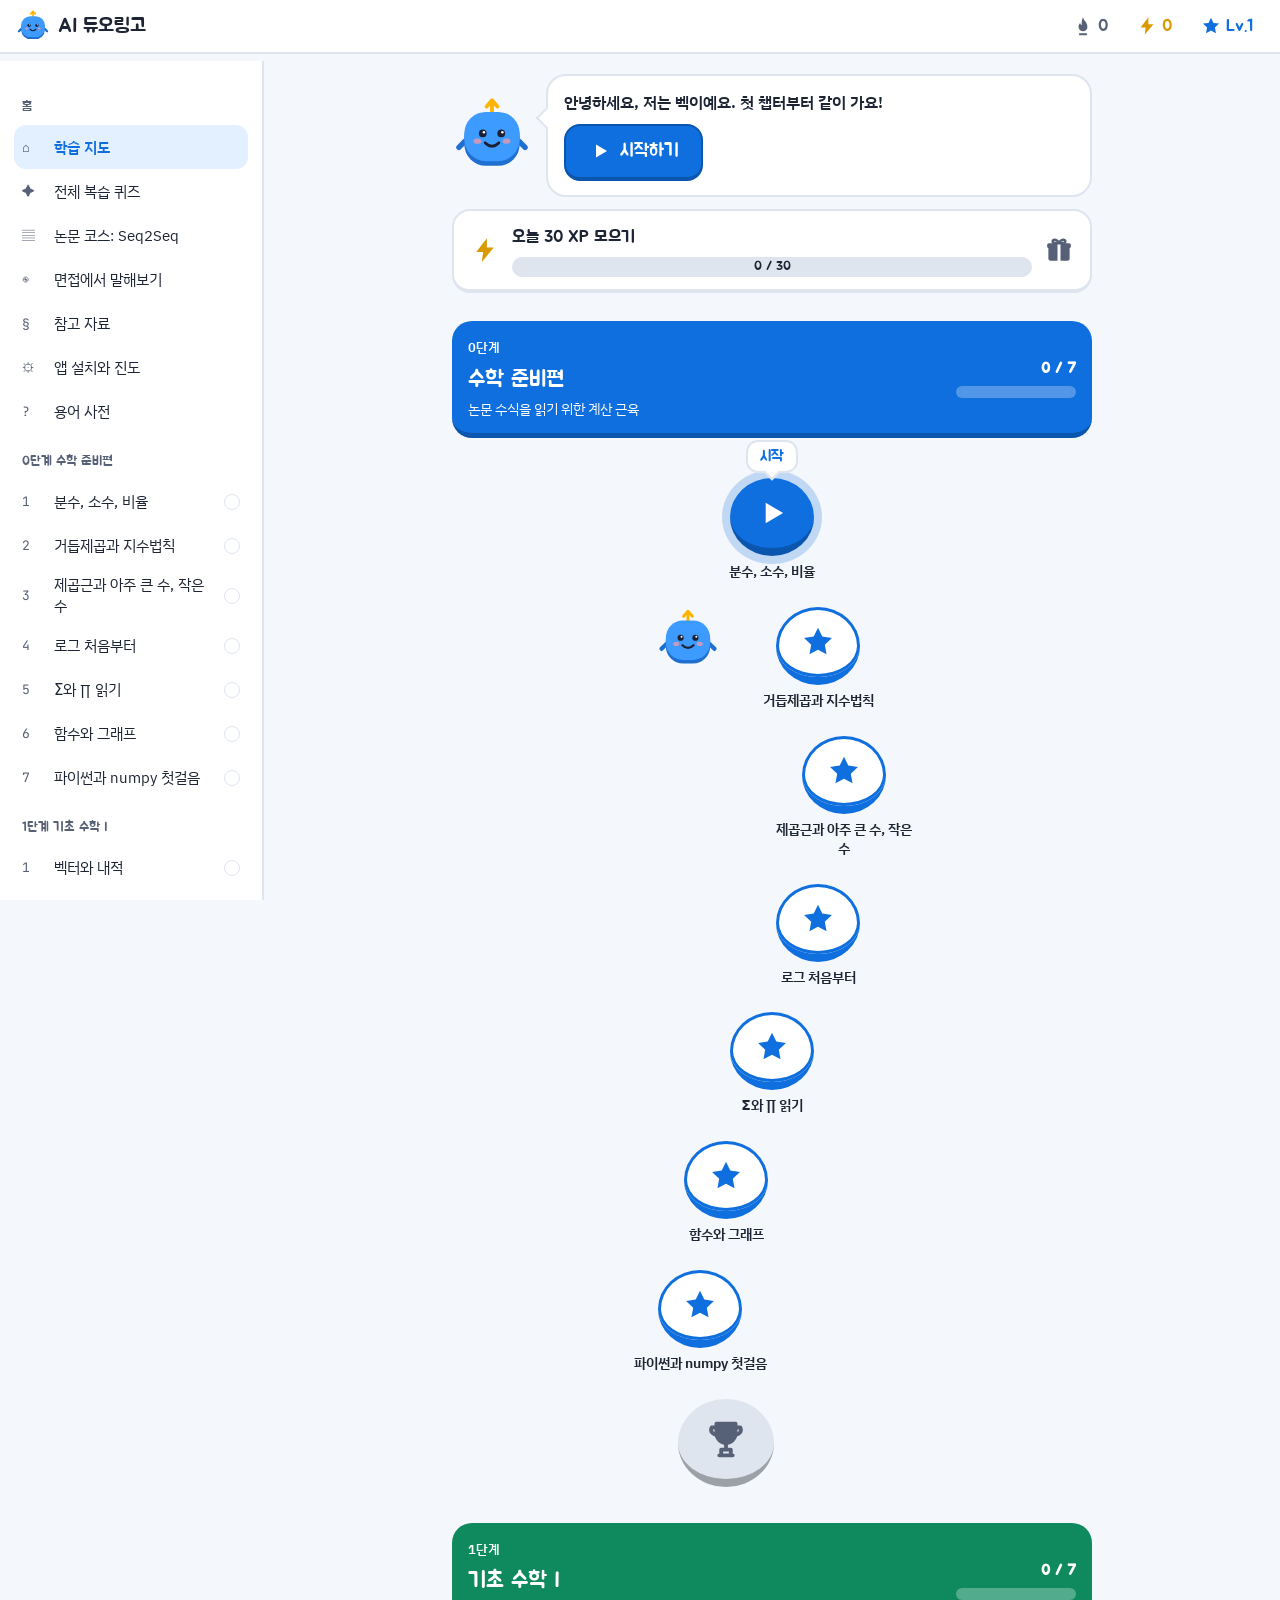
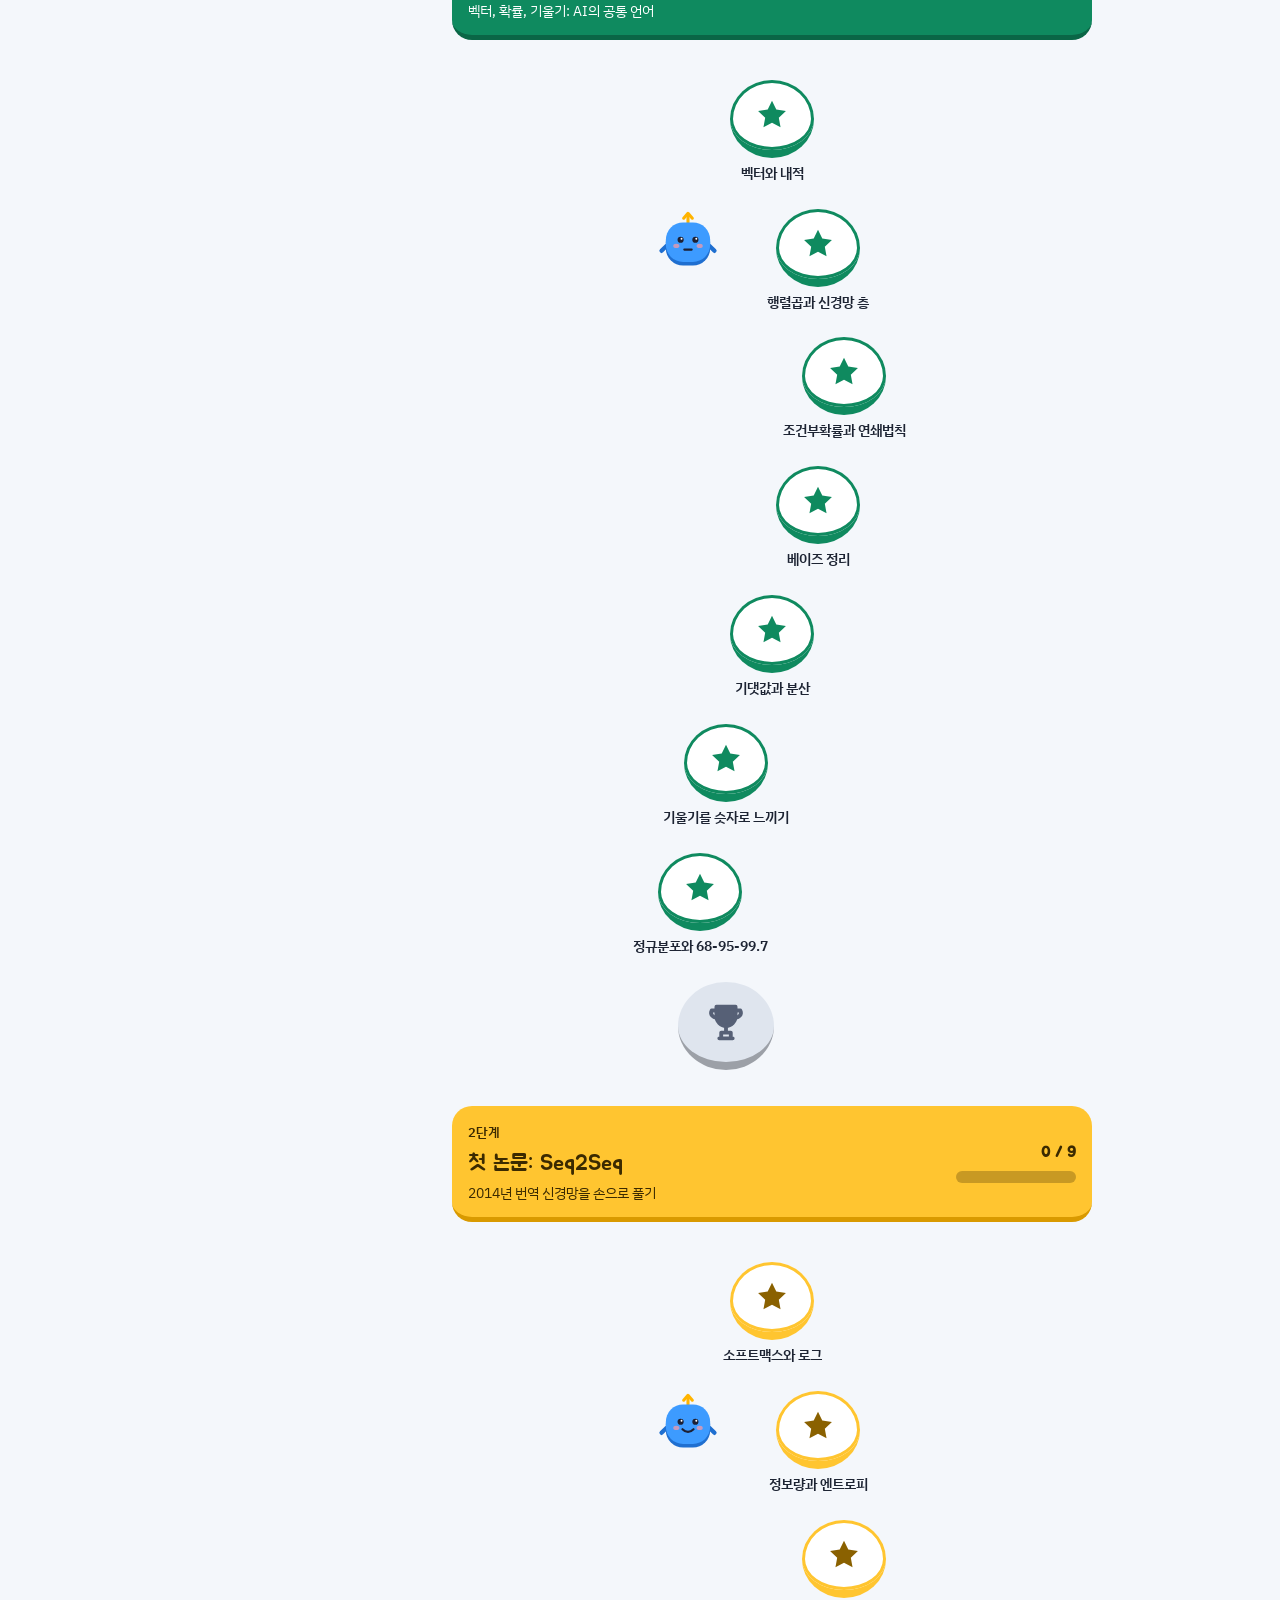
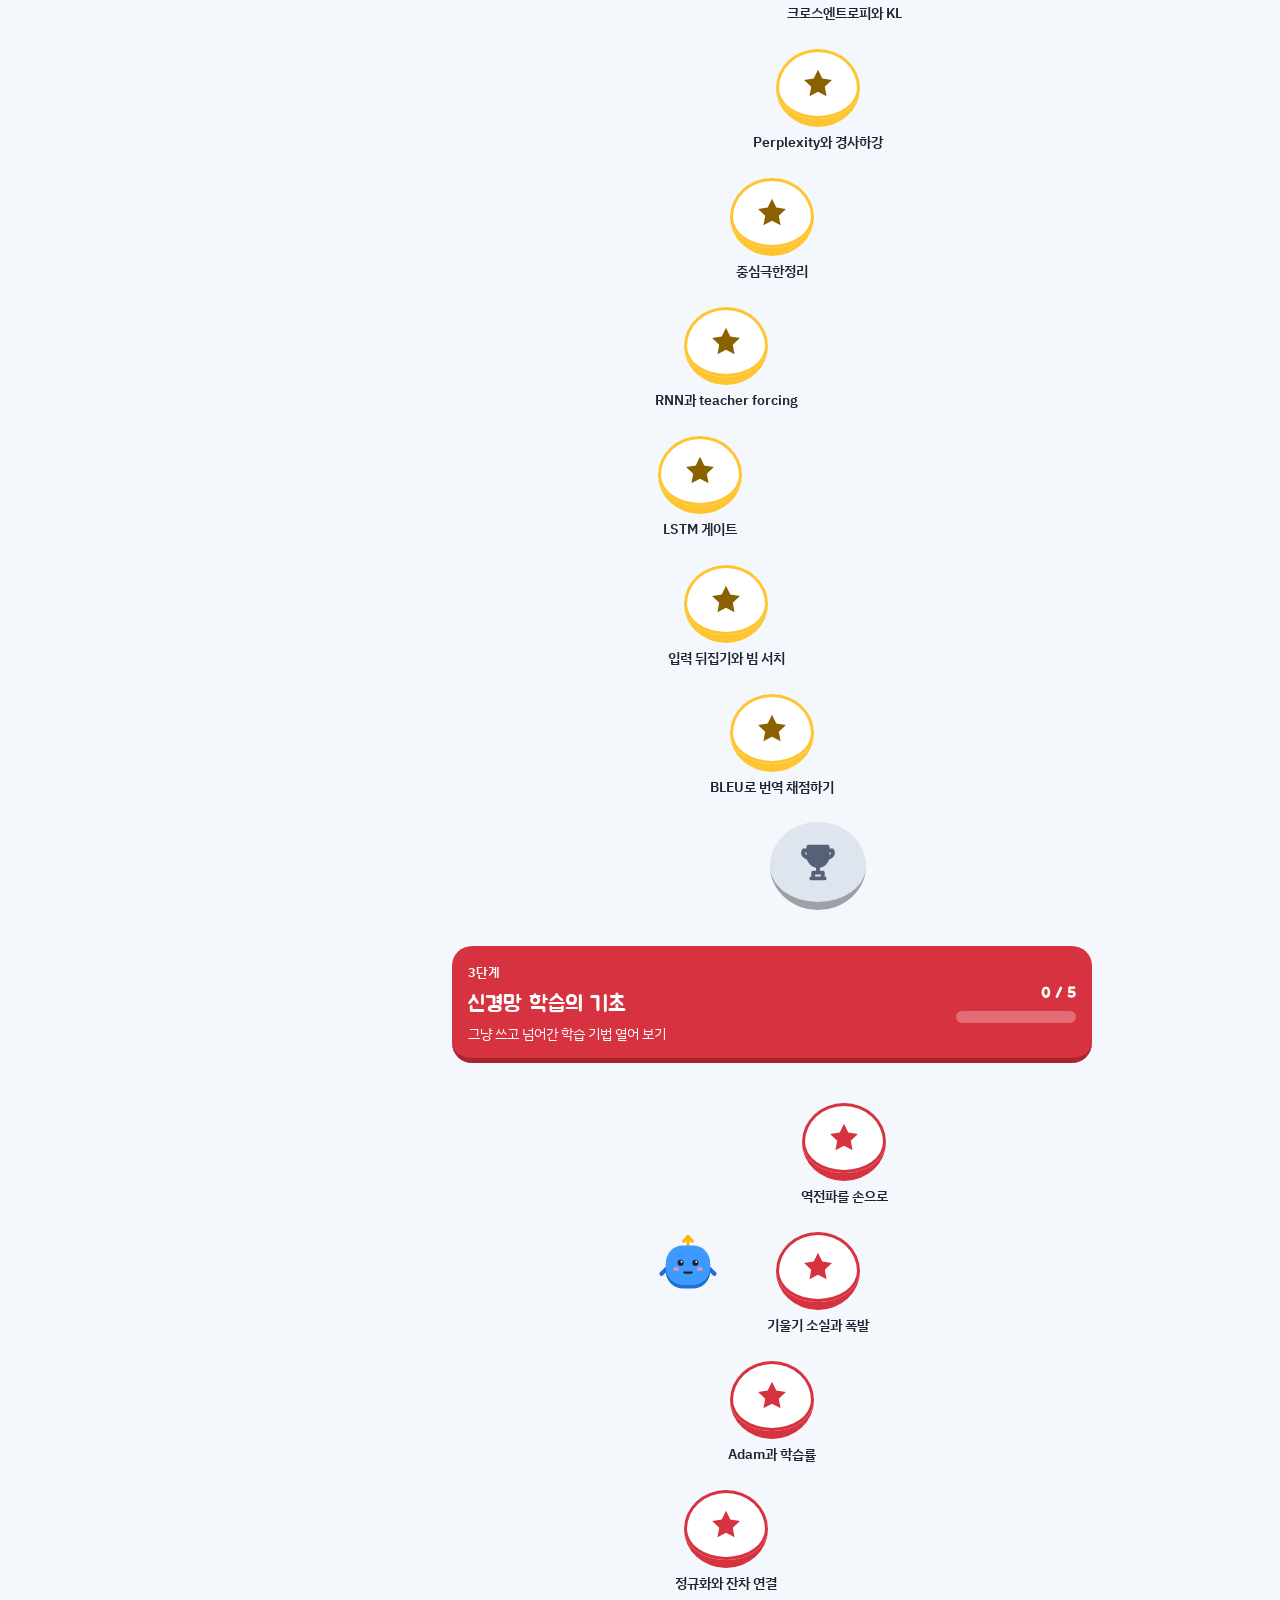
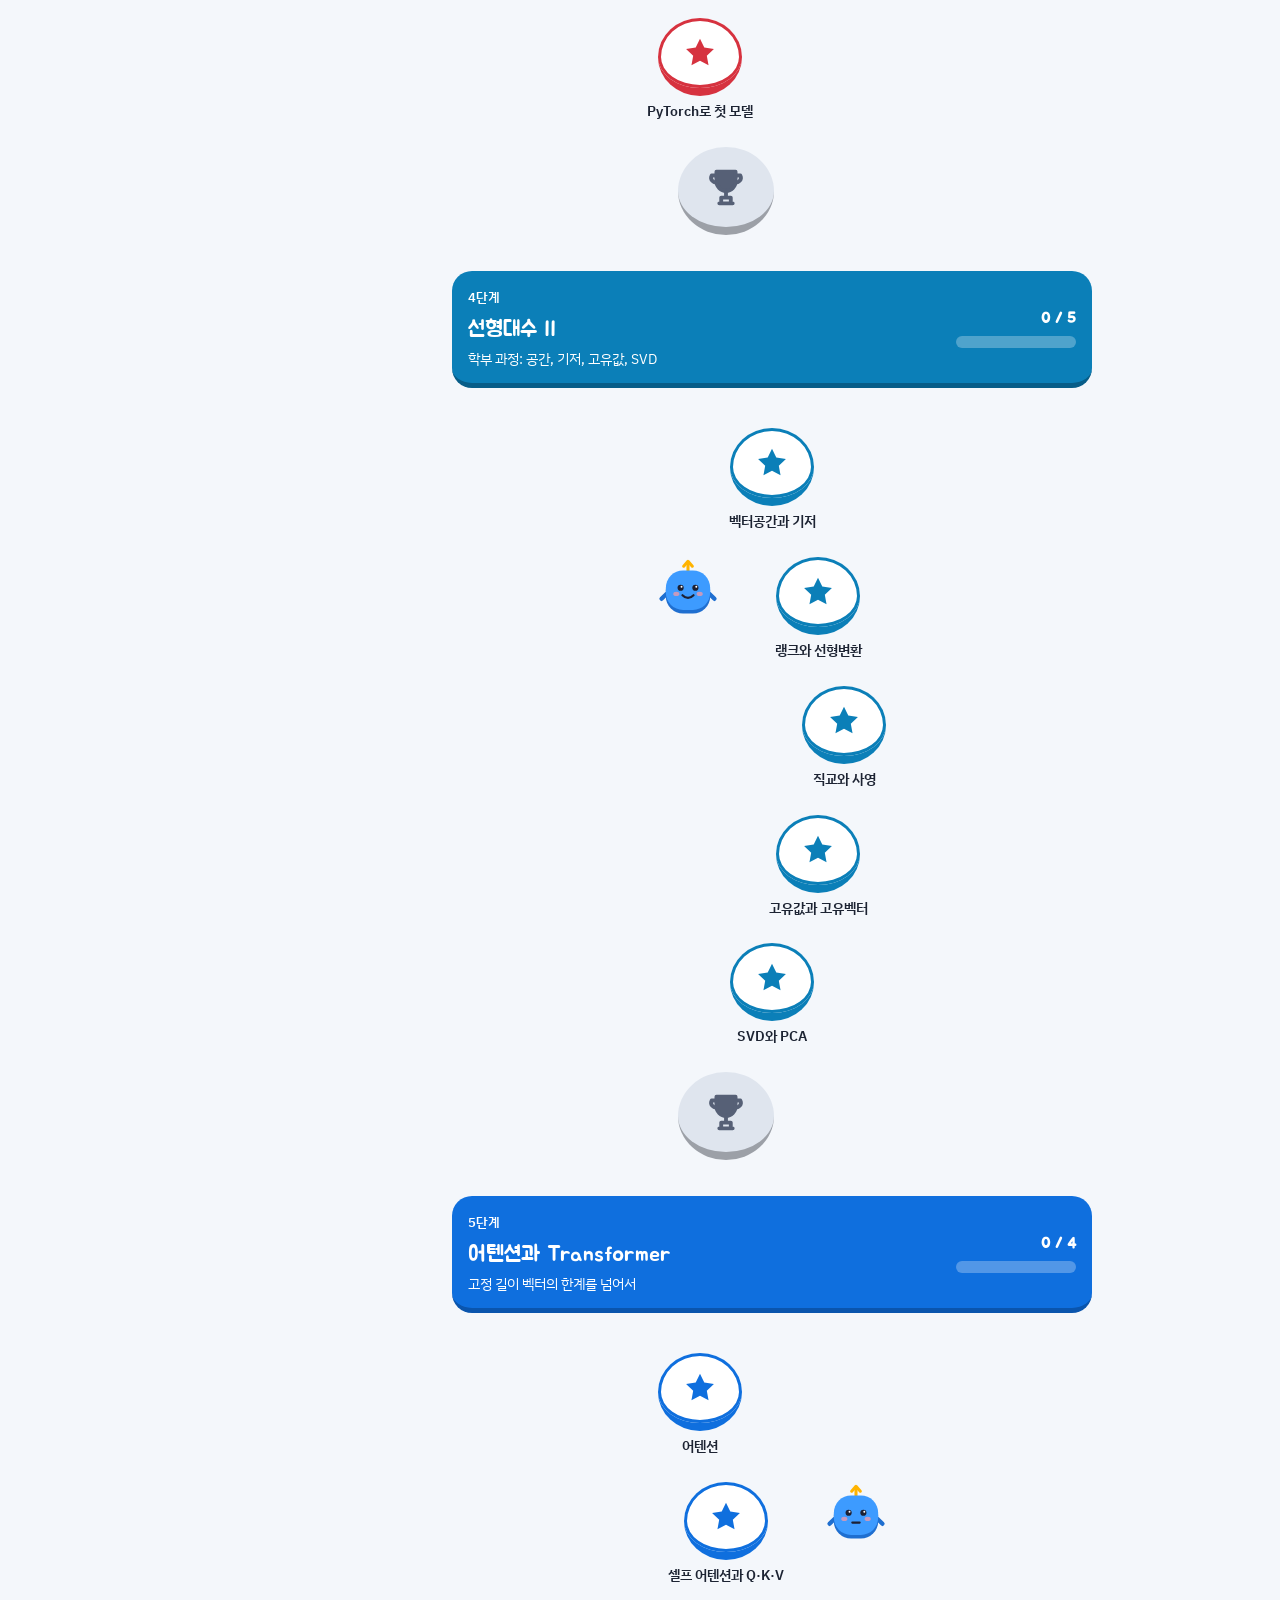
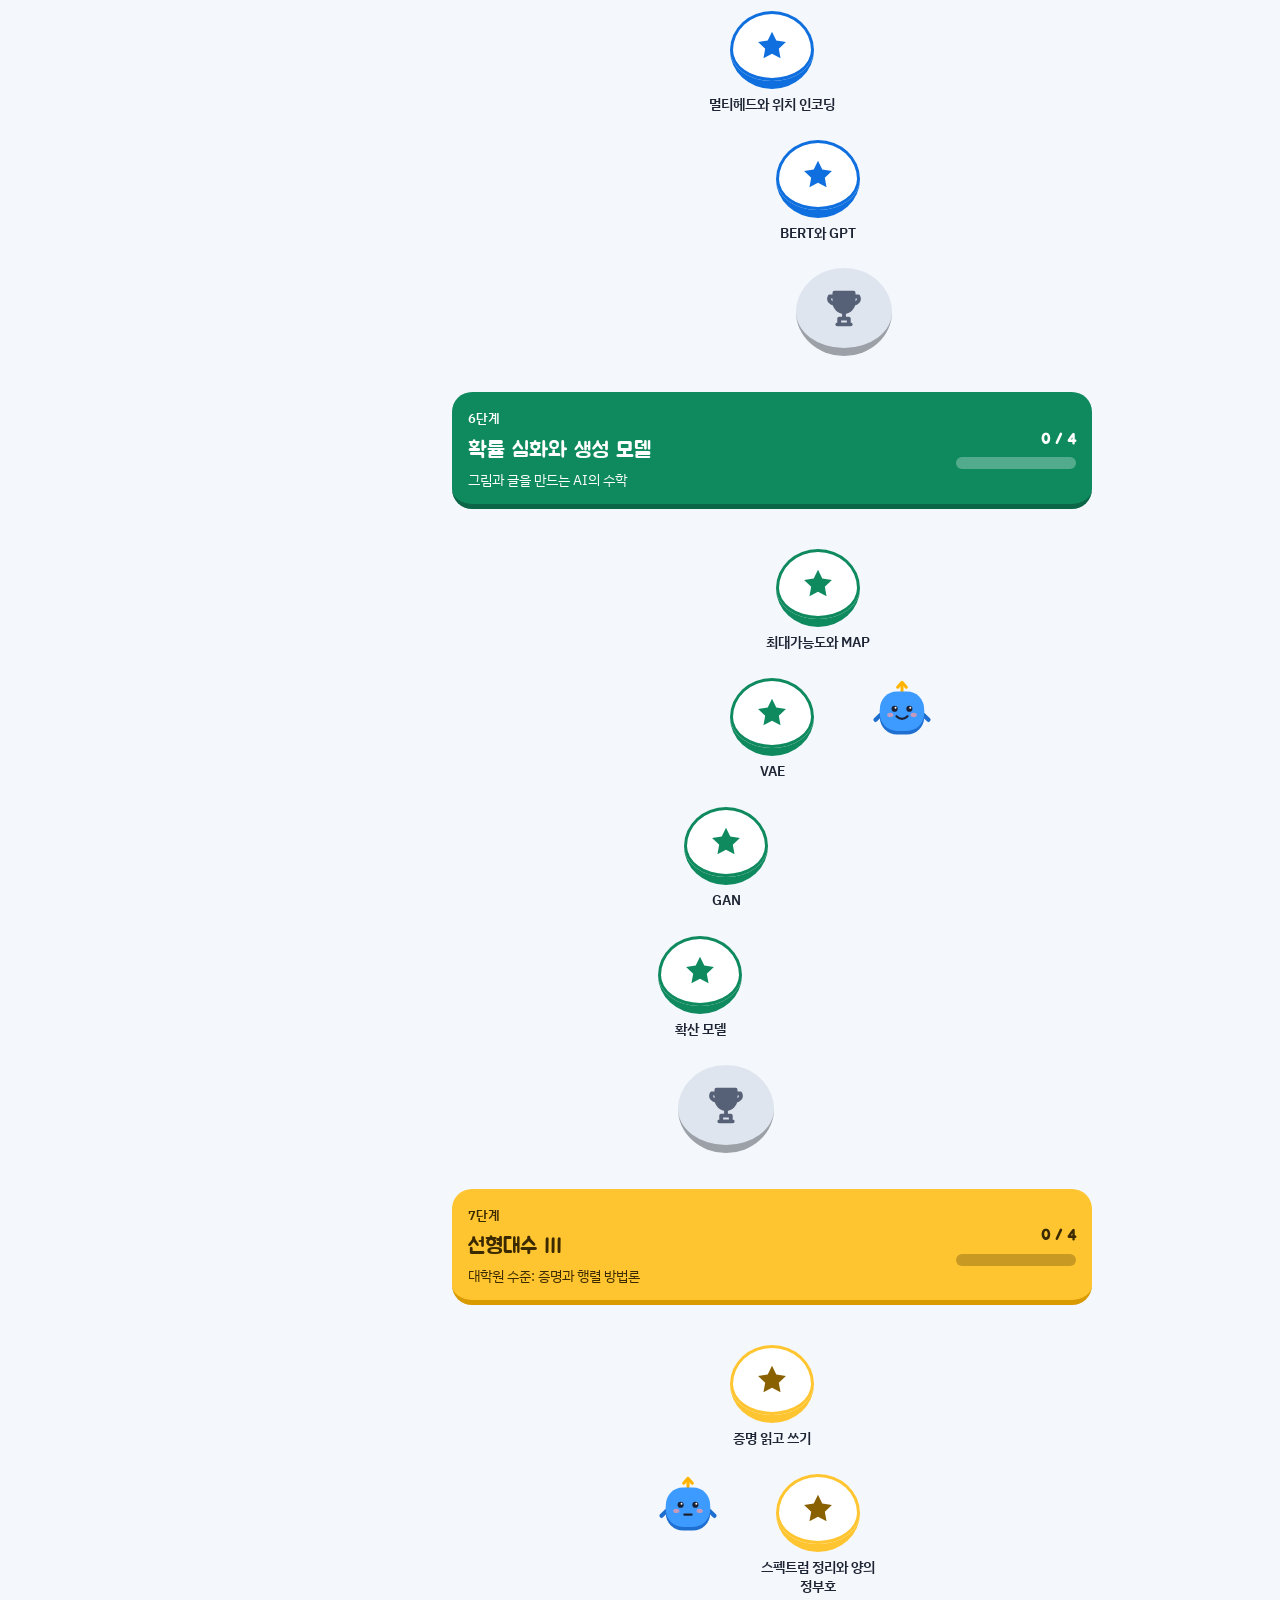
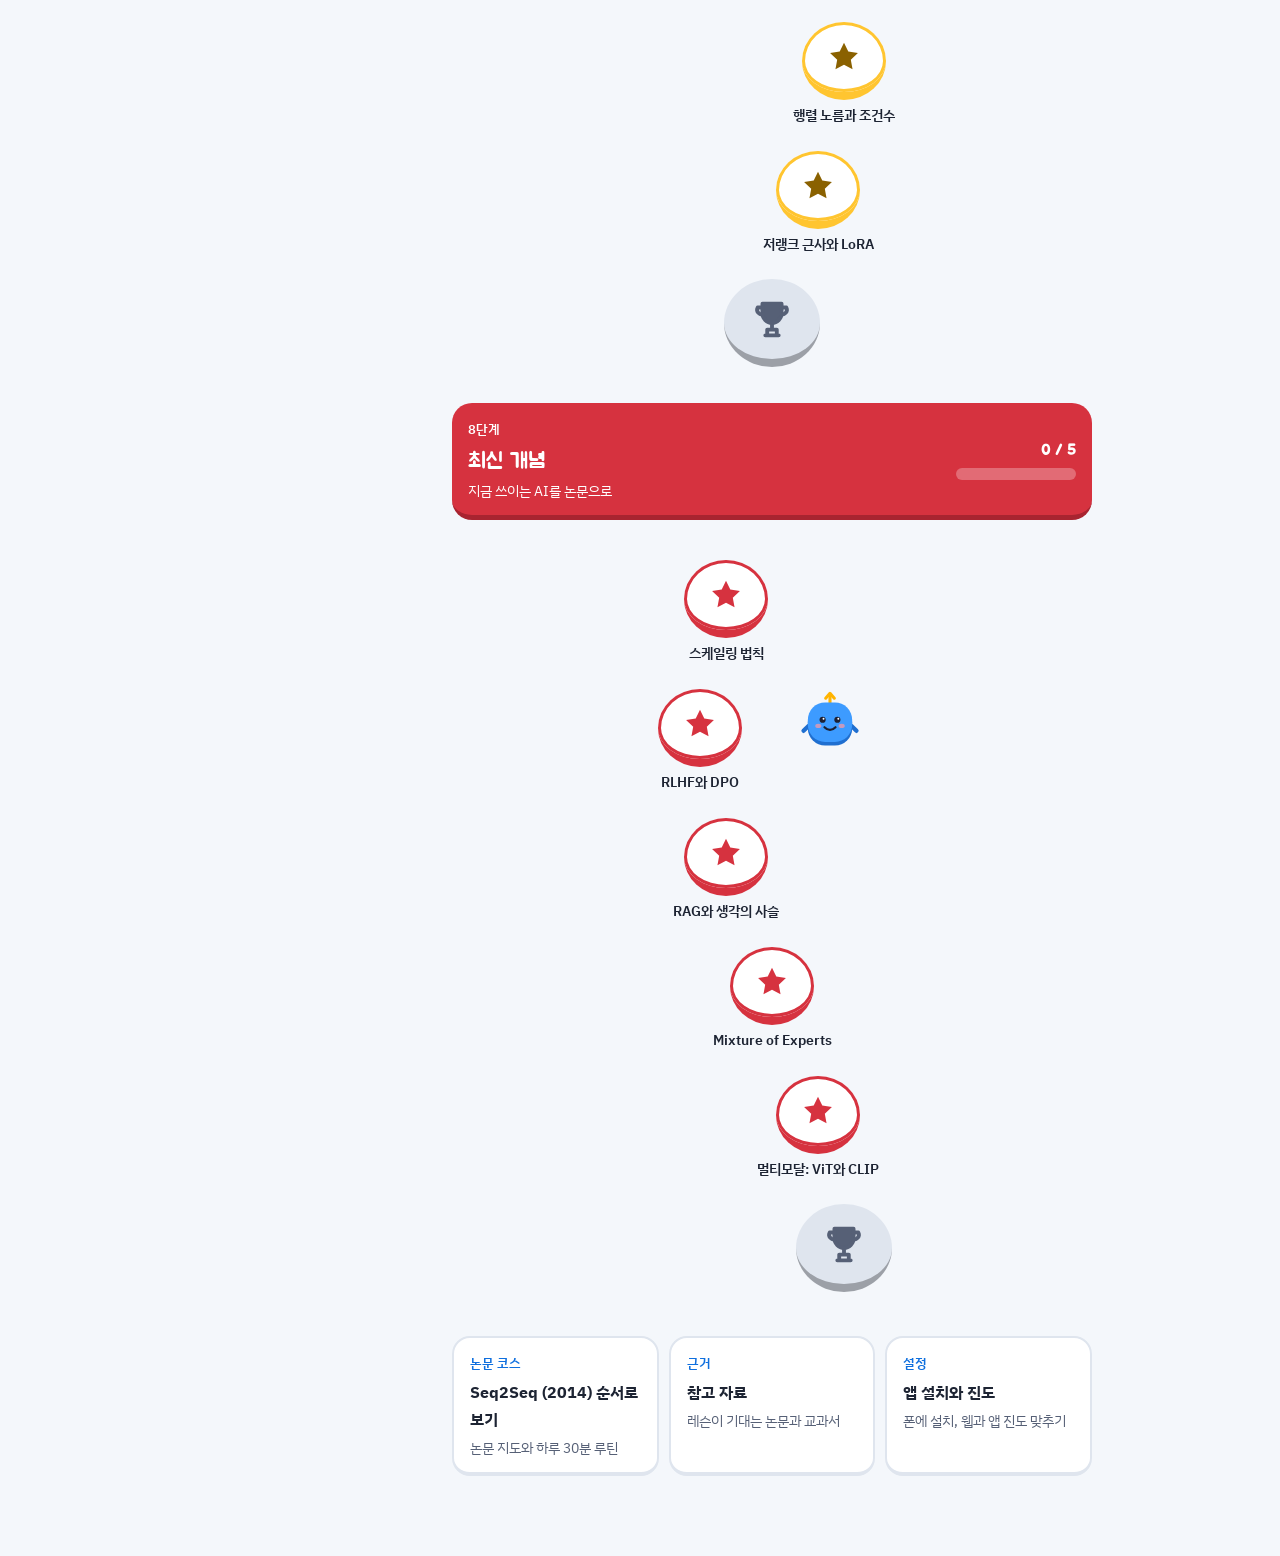
==== public/index.html @ 94bca4f5 "Fix the phone side menu so it scrolls The drawer grew to the full height of its content, so there wa" ====
<!doctype html>
<html lang="ko">
<head>
<meta charset="utf-8">
<meta name="viewport" content="width=device-width,initial-scale=1,viewport-fit=cover">
<meta name="description" content="Seq2Seq 논문(2014)으로 선형대수·베이즈·엔트로피·중심극한정리·teacher forcing을 하루 30분씩 배우는 인터랙티브 교재">
<title>AI 듀오링고</title>
<link rel="manifest" href="manifest.webmanifest">
<meta name="theme-color" content="#f5f7fb" media="(prefers-color-scheme: light)">
<meta name="theme-color" content="#0f131b" media="(prefers-color-scheme: dark)">
<link rel="icon" href="icons/icon-192.png">
<link rel="apple-touch-icon" href="icons/apple-touch-icon.png">
<meta name="mobile-web-app-capable" content="yes">
<meta name="apple-mobile-web-app-capable" content="yes">
<meta name="apple-mobile-web-app-title" content="AI 듀오링고">
<meta name="apple-mobile-web-app-status-bar-style" content="default">
<meta name="claude:viewport-fit-sides" content="cover">
<link rel="preconnect" href="https://fonts.googleapis.com">
<link rel="stylesheet" href="https://fonts.googleapis.com/css2?family=IBM+Plex+Sans+KR:wght@400;500;600;700&family=JetBrains+Mono:wght@400;600&family=Jua&display=swap">
<style>
body{margin:0}img{max-width:100%}[hidden]{display:none!important}
/* Layout: graph-paper lab notebook. Sticky top bar, left syllabus rail, centered reading column, right "이 문서에서" on wide screens. */
:root{
  --paper:#f5f7fb; --card:#ffffff; --ink:#18202e; --muted:#5a6578; --line:#d8dfea; --grid:rgba(35,70,200,.055);
  --accent:#2347d0; --accent-soft:#e6ecff; --mark:#ffe46b; --mark-ink:#18202e;
  --good:#16865a; --good-soft:#e3f5ec; --bad:#c23d27; --bad-soft:#fbe8e4; --warn:#a86a00;
  --code-bg:#0f1624; --code-fg:#dbe4f5; --code-kw:#8fb0ff; --code-str:#9fe0b0; --code-num:#ffc78a; --code-com:#7a879c;
  --f-body:"IBM Plex Sans KR","Apple SD Gothic Neo","Malgun Gothic",system-ui,sans-serif;
  --f-mono:"JetBrains Mono",ui-monospace,"SFMono-Regular",Menlo,Consolas,monospace;
  --rail:264px; --col:720px;
}
@media (prefers-color-scheme:dark){:root:not([data-theme="light"]){
  --paper:#0f131b; --card:#161c28; --ink:#e5eaf3; --muted:#9aa5b8; --line:#273145; --grid:rgba(130,160,255,.05);
  --accent:#86a0ff; --accent-soft:#1e2843; --mark:#e2c440; --mark-ink:#15130a;
  --good:#4cc38a; --good-soft:#15291f; --bad:#ff7d66; --bad-soft:#2f1915; --warn:#e5b04a;
  --code-bg:#0a0e16; color-scheme:dark}}
:root[data-theme="dark"]{
  --paper:#0f131b; --card:#161c28; --ink:#e5eaf3; --muted:#9aa5b8; --line:#273145; --grid:rgba(130,160,255,.05);
  --accent:#86a0ff; --accent-soft:#1e2843; --mark:#e2c440; --mark-ink:#15130a;
  --good:#4cc38a; --good-soft:#15291f; --bad:#ff7d66; --bad-soft:#2f1915; --warn:#e5b04a;
  --code-bg:#0a0e16; color-scheme:dark}

*{box-sizing:border-box}
html,body{background:var(--paper)}
body{color:var(--ink);font-family:var(--f-body);font-size:16px;line-height:1.75;
  background-image:linear-gradient(var(--grid) 1px,transparent 1px),linear-gradient(90deg,var(--grid) 1px,transparent 1px);
  background-size:24px 24px;}
body::before{content:"";position:fixed;inset:0 0 auto;height:env(safe-area-inset-top,0px);z-index:30;background:var(--card)}
a{color:var(--accent)}
:focus-visible{outline:2px solid var(--accent);outline-offset:2px;border-radius:4px}
.skip{position:absolute;left:-999px}.skip:focus{left:16px;top:8px;z-index:99;background:var(--card);padding:4px 8px}

/* top bar */
.top{position:sticky;top:env(safe-area-inset-top,0px);z-index:20;background:var(--card);border-bottom:1px solid var(--line);
  display:flex;align-items:center;gap:12px;padding-block:10px;
  padding-left:max(16px,env(safe-area-inset-left,0px));padding-right:max(16px,env(safe-area-inset-right,0px))}
.brand{display:flex;flex-direction:column;line-height:1.2;text-decoration:none;color:var(--ink);min-width:0}
.brand b{font-size:17px;letter-spacing:-.02em}
.brand span{font-family:var(--f-mono);font-size:11px;color:var(--muted);letter-spacing:.04em}
.top .grow{flex:1}
.prog{display:flex;align-items:center;gap:8px;font-family:var(--f-mono);font-size:12px;color:var(--muted)}
.prog .bar{width:120px;height:6px;border-radius:3px;background:var(--line);overflow:hidden}
.prog .bar i{display:block;height:100%;background:var(--accent);transition:width .4s}
.iconbtn{border:1px solid var(--line);background:var(--card);color:var(--ink);border-radius:8px;padding:6px 10px;font:inherit;font-size:13px;cursor:pointer}
.iconbtn:hover{border-color:var(--accent)}
.menu-btn{display:none}

/* shell */
.shell{display:grid;grid-template-columns:var(--rail) minmax(0,1fr);min-height:calc(100vh - 60px)}
.rail{position:sticky;top:calc(61px + env(safe-area-inset-top,0px));align-self:start;height:calc(100vh - 61px);overflow:auto;
  border-right:1px solid var(--line);background:color-mix(in srgb,var(--card) 82%,transparent);padding:18px 14px 40px}
.rail h4{font-size:11px;letter-spacing:.12em;color:var(--muted);margin:18px 8px 6px;font-weight:600}
.rail a{display:flex;gap:10px;align-items:flex-start;padding:7px 8px;border-radius:8px;color:var(--ink);text-decoration:none;font-size:14px;line-height:1.4}
.rail a:hover{background:var(--accent-soft)}
.rail a.on{background:var(--accent-soft);color:var(--accent);font-weight:600}
.rail .dn{font-family:var(--f-mono);font-size:11px;color:var(--muted);min-width:22px;padding-top:2px}
.rail .ck{margin-left:auto;width:16px;height:16px;border-radius:50%;border:1.5px solid var(--line);flex:none;margin-top:2px}
.rail .ck.done{background:var(--good);border-color:var(--good);box-shadow:inset 0 0 0 3px var(--card)}
.rail a.soon{color:var(--muted)}

main{min-width:0;padding-block:32px 80px;padding-left:max(16px,env(safe-area-inset-left,0px));padding-right:max(16px,env(safe-area-inset-right,0px))}
.page{display:grid;grid-template-columns:minmax(0,var(--col)) 200px;gap:48px;justify-content:center}
.toc{position:sticky;top:90px;align-self:start;font-size:13px;border-left:1px solid var(--line);padding-left:14px}
.toc b{display:block;font-size:11px;letter-spacing:.12em;color:var(--muted);margin-bottom:6px}
.toc a{display:block;color:var(--muted);text-decoration:none;padding:3px 0;line-height:1.4}
.toc a:hover{color:var(--accent)}

/* lesson typography */
.lesson{min-width:0}
.lesson h1{font-size:clamp(28px,4.4vw,40px);line-height:1.2;letter-spacing:-.03em;margin:4px 0 10px;text-wrap:balance}
.lesson h2{font-size:23px;letter-spacing:-.02em;margin:52px 0 12px;padding-top:14px;border-top:1px solid var(--line);text-wrap:balance}
.lesson h3{font-size:18px;margin:30px 0 8px}
.lesson p,.lesson li{max-width:68ch}
.lesson strong{font-weight:700}
.lesson hr{border:0;border-top:1px dashed var(--line);margin:36px 0}
.lesson blockquote{margin:18px 0;padding:12px 16px;border-radius:10px;background:var(--accent-soft);color:var(--ink);border:1px solid color-mix(in srgb,var(--accent) 25%,transparent)}
.lesson blockquote p{margin:4px 0}
.eyebrow{font-family:var(--f-mono);font-size:12px;letter-spacing:.08em;color:var(--accent);text-transform:uppercase}
.meta{font-size:14px;color:var(--muted);border:1px solid var(--line);background:var(--card);border-radius:10px;padding:8px 12px;display:inline-block}
.tablewrap{overflow-x:auto;margin:14px 0}
table{border-collapse:collapse;font-size:14.5px;min-width:100%}
th,td{border-bottom:1px solid var(--line);padding:8px 10px;text-align:left;vertical-align:top}
th{font-size:13px;color:var(--muted);font-weight:600;background:color-mix(in srgb,var(--card) 60%,transparent)}
td{font-variant-numeric:tabular-nums}
code{font-family:var(--f-mono);font-size:.88em;background:var(--accent-soft);padding:1px 5px;border-radius:5px}
pre{position:relative;background:var(--code-bg);color:var(--code-fg);border-radius:12px;padding:16px 16px 14px;overflow-x:auto;font-size:13.5px;line-height:1.6;margin:14px 0}
pre code{background:none;padding:0;font-size:inherit;color:inherit}
pre .kw{color:var(--code-kw)}pre .st{color:var(--code-str)}pre .nu{color:var(--code-num)}pre .co{color:var(--code-com);font-style:italic}
pre .copy{position:absolute;top:8px;right:8px;font:12px var(--f-mono);background:rgba(255,255,255,.08);color:var(--code-fg);border:1px solid rgba(255,255,255,.15);border-radius:6px;padding:3px 8px;cursor:pointer}
pre .lang{position:absolute;top:10px;right:72px;font:11px var(--f-mono);color:var(--code-com)}
math{font-size:1.06em}
math[display="block"]{display:block;overflow-x:auto;padding:10px 0;margin:6px 0}

details{border:1px solid var(--line);background:var(--card);border-radius:12px;padding:4px 16px;margin:20px 0}
details summary{cursor:pointer;font-weight:600;padding:10px 0;color:var(--accent)}
details[open]{padding-bottom:12px}

/* hook + quick quiz + done */
.hook{display:grid;grid-template-columns:auto 1fr;gap:14px;margin:22px 0 6px;padding:16px 18px;border-radius:14px;background:var(--card);border:1px solid var(--line)}
.hook .tag{font-family:var(--f-mono);font-size:11px;letter-spacing:.1em;color:var(--card);background:var(--ink);border-radius:6px;padding:3px 8px;height:fit-content}
.hook p{margin:0}
.quick{margin:28px 0;padding:18px;border-radius:14px;border:1px solid var(--line);background:var(--card)}
.quick h3{margin:0 0 4px;font-size:17px}
.quick .sub{font-size:13px;color:var(--muted);margin:0 0 12px}
.q{padding:12px 0;border-top:1px dashed var(--line)}
.q p{margin:0 0 8px;font-weight:600}
.opts{display:flex;flex-wrap:wrap;gap:8px}
.opt{font:inherit;font-size:14px;border:1px solid var(--line);background:var(--paper);color:var(--ink);padding:6px 12px;border-radius:999px;cursor:pointer;text-align:left}
.opt:hover{border-color:var(--accent)}
.opt.right{background:var(--good-soft);border-color:var(--good);color:var(--good);font-weight:600}
.opt.wrong{background:var(--bad-soft);border-color:var(--bad);color:var(--bad)}
.why{font-size:14px;color:var(--muted);margin-top:8px}
.score{font-family:var(--f-mono);font-size:13px;margin-top:10px;color:var(--accent)}
.finish{margin:48px 0 0;display:flex;flex-direction:column;gap:16px}
.donebtn{font:inherit;font-weight:700;font-size:16px;padding:14px 18px;border-radius:12px;border:2px solid var(--accent);background:var(--accent);color:var(--card);cursor:pointer}
.donebtn.is-done{background:var(--good-soft);color:var(--good);border-color:var(--good)}
.pn{display:grid;grid-template-columns:1fr 1fr;gap:12px}
.pn a{display:block;border:1px solid var(--line);background:var(--card);border-radius:12px;padding:12px 14px;text-decoration:none;color:var(--ink);min-width:0}
.pn a small{display:block;font-size:12px;color:var(--muted)}
.pn a.next{text-align:right}
.pn a:hover{border-color:var(--accent)}

/* glossary terms */
.term{font:inherit;color:inherit;background:none;border:0;padding:0;border-bottom:1.5px dashed var(--accent);cursor:help}
.pop{position:absolute;z-index:40;max-width:300px;background:var(--ink);color:var(--paper);font-size:13.5px;line-height:1.55;padding:10px 12px;border-radius:10px;box-shadow:0 8px 24px rgba(0,0,0,.2)}
.pop b{display:block;margin-bottom:2px}
.fab{position:fixed;right:calc(18px + env(safe-area-inset-right,0px));bottom:calc(18px + env(safe-area-inset-bottom,0px));z-index:25;
  font:600 14px var(--f-body);background:var(--ink);color:var(--paper);border:0;border-radius:999px;padding:10px 16px;cursor:pointer;box-shadow:0 6px 18px rgba(0,0,0,.18)}
.fab kbd{font-family:var(--f-mono);font-size:11px;opacity:.7;margin-left:6px}
.modal{position:fixed;inset:0;z-index:50;background:rgba(10,14,22,.45);display:flex;align-items:flex-start;justify-content:center;padding:max(60px,env(safe-area-inset-top,0px)) 16px 16px}
.sheet{background:var(--card);color:var(--ink);width:min(640px,100%);max-height:80vh;overflow:auto;border-radius:16px;padding:18px 20px;border:1px solid var(--line)}
.sheet input{width:100%;font:inherit;padding:10px 12px;border-radius:10px;border:1px solid var(--line);background:var(--paper);color:var(--ink)}
.gl{display:grid;gap:2px;margin-top:12px}
.gl div{padding:10px 0;border-bottom:1px solid var(--line)}
.gl b{display:block}.gl span{font-size:14px;color:var(--muted)}
.gl a{font-size:12px;font-family:var(--f-mono)}

/* widgets */
.widget{margin:30px 0;border:1px solid var(--line);background:var(--card);border-radius:16px;overflow:hidden}
.w-head{display:flex;align-items:center;gap:10px;padding:10px 16px;border-bottom:1px solid var(--line);background:color-mix(in srgb,var(--accent-soft) 55%,var(--card))}
.w-head .lab{font-family:var(--f-mono);font-size:11px;letter-spacing:.1em;color:var(--accent);font-weight:600}
.w-head b{font-size:15px}
.w-body{padding:16px;display:grid;gap:14px}
.w-body p{margin:0}
.w-hint{font-size:13.5px;color:var(--muted)}
.svgwrap{overflow-x:auto}
.svgwrap svg{display:block;max-width:none}
.ctrls{display:grid;grid-template-columns:repeat(auto-fit,minmax(200px,1fr));gap:10px 18px}
.sl{display:grid;gap:2px;font-size:13.5px}
.sl .row{display:flex;justify-content:space-between;gap:8px}
.sl output{font-family:var(--f-mono);color:var(--accent);font-variant-numeric:tabular-nums}
input[type=range]{width:100%;accent-color:var(--accent)}
.btns{display:flex;flex-wrap:wrap;gap:8px}
.btn{font:inherit;font-size:13.5px;border:1px solid var(--line);background:var(--paper);color:var(--ink);padding:6px 12px;border-radius:8px;cursor:pointer}
.btn:hover{border-color:var(--accent)}
.btn.pri{background:var(--accent);color:var(--card);border-color:var(--accent)}
.btn.on{background:var(--ink);color:var(--paper);border-color:var(--ink)}
.readout{display:grid;grid-template-columns:repeat(auto-fit,minmax(120px,1fr));gap:8px}
.ro{border:1px solid var(--line);border-radius:10px;padding:8px 10px;background:var(--paper)}
.ro small{display:block;font-size:11.5px;color:var(--muted)}
.ro b{font-family:var(--f-mono);font-size:18px;font-variant-numeric:tabular-nums}
.ro.big b{font-size:26px;color:var(--accent)}
.calc{font-family:var(--f-mono);font-size:13px;background:var(--paper);border:1px dashed var(--line);border-radius:10px;padding:10px 12px;overflow-x:auto;white-space:pre;line-height:1.7}
.badge{display:inline-block;font-size:12px;font-weight:600;border-radius:999px;padding:2px 10px}
.badge.good{background:var(--good-soft);color:var(--good)}.badge.bad{background:var(--bad-soft);color:var(--bad)}
.numin{width:58px;font:13px var(--f-mono);padding:4px 6px;border:1px solid var(--line);border-radius:6px;background:var(--paper);color:var(--ink);text-align:right}
.mat{display:inline-grid;gap:4px;padding:6px 8px;border-left:2px solid var(--ink);border-right:2px solid var(--ink);border-radius:6px;vertical-align:middle}
.matrow{display:flex;flex-wrap:wrap;align-items:center;gap:10px}
.hl{background:var(--mark)!important;color:var(--mark-ink)!important}
canvas{display:block;max-width:100%}
svg text{font-family:var(--f-body)}
.s-ink{fill:var(--ink)}.s-muted{fill:var(--muted)}.s-acc{fill:var(--accent)}.s-card{fill:var(--card)}.s-paper{fill:var(--paper)}.s-good{fill:var(--good)}.s-bad{fill:var(--bad)}.s-mark{fill:var(--mark)}
.k-line{stroke:var(--line)}.k-ink{stroke:var(--ink)}.k-acc{stroke:var(--accent)}.k-muted{stroke:var(--muted)}.k-bad{stroke:var(--bad)}.k-good{stroke:var(--good)}

/* home */
.hero{display:grid;gap:14px;margin-bottom:26px}
.hero h1{margin:0;font-size:clamp(32px,5.6vw,52px);line-height:1.1;letter-spacing:-.04em}
.hero h1 em{font-style:normal;background:linear-gradient(transparent 62%,var(--mark) 62%);color:inherit}
.hero p{font-size:17px;color:var(--muted);max-width:60ch;margin:0}
.routine{display:flex;border-radius:10px;overflow:hidden;border:1px solid var(--line);font-size:12.5px;min-width:560px}
.routine div{padding:8px 8px;border-right:1px solid var(--line);background:var(--card);line-height:1.3}
.routine div:last-child{border-right:0}
.routine b{display:block;font-family:var(--f-mono);font-size:11px;color:var(--accent)}
.cards{display:grid;grid-template-columns:repeat(auto-fit,minmax(200px,1fr));gap:12px;margin:16px 0}
.card{border:1px solid var(--line);background:var(--card);border-radius:14px;padding:14px;text-decoration:none;color:var(--ink);display:flex;flex-direction:column;gap:4px}
.card:hover{border-color:var(--accent)}
.card small{font-family:var(--f-mono);font-size:11px;color:var(--muted)}
.card b{font-size:15px}
.card span{font-size:13.5px;color:var(--muted);line-height:1.5}

@media (max-width:1180px){.page{grid-template-columns:minmax(0,var(--col))}.toc{display:none}}
@media (max-width:860px){
  .shell{grid-template-columns:minmax(0,1fr)}
  .rail{position:fixed;top:0;left:0;bottom:0;height:auto;width:min(300px,86vw);z-index:45;transform:translateX(-102%);transition:transform .25s;background:var(--card);padding-top:calc(18px + env(safe-area-inset-top,0px))}
  .rail.open{transform:none;box-shadow:0 0 40px rgba(0,0,0,.3)}
  .menu-btn{display:inline-block}
  .prog .bar{width:60px}
  .pn{grid-template-columns:1fr}
}
@media (max-width:480px){.prog span{display:none}.brand span{display:none}}
@media (prefers-reduced-motion:reduce){*{transition:none!important;animation:none!important}}

/* chips + stats */
.chip{font-family:var(--f-mono);font-size:12px;border:1px solid var(--line);border-radius:999px;padding:3px 10px;background:var(--paper);white-space:nowrap}
#streak{color:var(--warn);border-color:color-mix(in srgb,var(--warn) 40%,var(--line))}
.stats{display:flex;flex-wrap:wrap;gap:10px}
.stats div{border:1px solid var(--line);background:var(--card);border-radius:12px;padding:8px 14px;min-width:110px}
.stats small{display:block;font-size:12px;color:var(--muted)}
.stats b{font-family:var(--f-mono);font-size:20px}
.prcard{display:flex;flex-wrap:wrap;gap:12px;align-items:center;justify-content:space-between;margin:14px 0;padding:14px 16px;border-radius:14px;border:2px solid var(--accent);background:var(--accent-soft)}
.prcard div{display:grid;gap:2px;min-width:0;flex:1 1 260px}
.prcard b{font-size:16px}.prcard span{font-size:13px;color:var(--muted)}

/* practice */
.practice{max-width:680px;margin:0 auto;display:grid;gap:18px}
.pr-head{display:flex;align-items:center;gap:14px}
.pr-x{font-size:20px;color:var(--muted);text-decoration:none;padding:4px 8px;border-radius:8px}
.pr-x:hover{background:var(--accent-soft)}
.pr-bar{flex:1;height:16px;border-radius:8px;background:var(--line);overflow:hidden}
.pr-bar i{display:block;height:100%;width:0;background:var(--good);border-radius:8px;transition:width .45s cubic-bezier(.2,.9,.3,1.3)}
.hearts{font-size:20px;letter-spacing:2px;white-space:nowrap}
.hearts .hf{color:var(--bad)}.hearts .he{color:var(--line)}
.pr-card{background:var(--card);border:1px solid var(--line);border-radius:18px;padding:22px 20px;display:grid;gap:16px;min-height:300px;align-content:start}
.pr-card.pop-in{animation:popin .28s ease-out}
@keyframes popin{from{transform:translateY(8px);opacity:.4}to{transform:none;opacity:1}}
.pr-type{font-family:var(--f-mono);font-size:12px;letter-spacing:.06em;color:var(--accent)}
.pr-q{font-size:21px;font-weight:700;line-height:1.5;margin:0;letter-spacing:-.01em}
.pr-opts{display:grid;gap:10px}
.pr-opt{display:flex;gap:12px;align-items:center;text-align:left;font:inherit;font-size:16px;padding:14px 16px;border-radius:14px;border:2px solid var(--line);border-bottom-width:4px;background:var(--card);color:var(--ink);cursor:pointer}
.pr-opt kbd{font-family:var(--f-mono);font-size:12px;border:1px solid var(--line);border-radius:6px;padding:1px 7px;color:var(--muted)}
.pr-opt:hover,.pr-oxb:hover,.pr-tok:hover{border-color:var(--accent)}
.pr-opt.sel,.pr-oxb.sel{border-color:var(--accent);background:var(--accent-soft)}
.pr-opt.right,.pr-oxb.right{border-color:var(--good);background:var(--good-soft);color:var(--good)}
.pr-opt.wrong,.pr-oxb.wrong{border-color:var(--bad);background:var(--bad-soft);color:var(--bad)}
.pr-ox{display:grid;grid-template-columns:1fr 1fr;gap:12px}
.pr-oxb{font:700 40px var(--f-body);padding:22px 0;border-radius:16px;border:2px solid var(--line);border-bottom-width:5px;background:var(--card);color:var(--ink);cursor:pointer}
.pr-num{font:600 22px var(--f-mono);padding:14px 16px;border-radius:14px;border:2px solid var(--line);background:var(--paper);color:var(--ink);width:100%}
.pr-num:focus{border-color:var(--accent);outline:none}
.pr-num.right{border-color:var(--good);background:var(--good-soft)}.pr-num.wrong{border-color:var(--bad);background:var(--bad-soft)}
.pr-ans{min-height:64px;display:flex;flex-wrap:wrap;gap:8px;align-items:center;padding:10px 0;border-bottom:2px solid var(--line)}
.pr-ans.right{border-color:var(--good)}.pr-ans.wrong{border-color:var(--bad)}
.pr-bank{display:flex;flex-wrap:wrap;gap:8px}
.pr-tok{font:inherit;font-size:15px;padding:9px 14px;border-radius:12px;border:2px solid var(--line);border-bottom-width:4px;background:var(--card);color:var(--ink);cursor:pointer}
.pr-tok.used{opacity:.25;cursor:default}
.pr-foot{display:flex;flex-wrap:wrap;gap:12px;align-items:center;justify-content:space-between;padding:16px 18px;border-radius:16px;border:1px solid var(--line);background:var(--card)}
.pr-foot.good{background:var(--good-soft);border-color:var(--good)}
.pr-foot.bad{background:var(--bad-soft);border-color:var(--bad)}
.pr-msg{display:grid;gap:2px;flex:1 1 260px;min-width:0}
.pr-foot.good .pr-msg b{color:var(--good);font-size:18px}.pr-foot.bad .pr-msg b{color:var(--bad);font-size:17px}
.pr-msg span{font-size:14px;color:var(--ink)}
.pr-go{font:700 16px var(--f-body);padding:12px 26px;border-radius:14px;border:0;border-bottom:4px solid color-mix(in srgb,var(--accent) 60%,#000);background:var(--accent);color:var(--card);cursor:pointer}
.pr-foot.good .pr-go{background:var(--good);border-bottom-color:color-mix(in srgb,var(--good) 60%,#000)}
.pr-foot.bad .pr-go{background:var(--bad);border-bottom-color:color-mix(in srgb,var(--bad) 60%,#000)}
.pr-go:disabled{background:var(--line);color:var(--muted);border-bottom-color:var(--line);cursor:not-allowed}
.pr-foot.end{justify-content:flex-end}
.pr-end{display:grid;justify-items:center;text-align:center;gap:10px;padding:10px 0}
.pr-end h2{margin:0;font-size:22px}
.pr-end p{margin:0;max-width:44ch}
.pr-big{font:700 44px var(--f-body);color:var(--good);letter-spacing:-.03em}
.pr-big.bad{color:var(--bad)}
@media (max-width:480px){.pr-q{font-size:18px}.chip{font-size:11px;padding:2px 7px}}
.menu-btn{white-space:nowrap}
.brand b{white-space:nowrap}
@media (max-width:560px){.prog{display:none}.brand b{font-size:15px}.hook{grid-template-columns:1fr;gap:8px}.hook .tag{width:fit-content}}

/* levels */
#lvl{color:var(--accent);border-color:color-mix(in srgb,var(--accent) 40%,var(--line));font-weight:600}
.lvl{display:flex;gap:14px;align-items:center;width:100%;border:1px solid var(--line);background:var(--card);border-radius:14px;padding:12px 14px;text-align:left}
.lvl-badge{flex:none;font:700 18px var(--f-mono);color:var(--card);background:var(--accent);border-radius:12px;padding:10px 12px}
.lvl-main{flex:1;min-width:0;display:grid;gap:5px}
.lvl-main b{font-size:16px}
.lvl-main span{font-family:var(--f-mono);font-size:12px;color:var(--muted)}
.lvl-track{height:10px;border-radius:5px;background:var(--line);overflow:hidden}
.lvl-track i{display:block;height:100%;background:var(--accent);border-radius:5px;transition:width .8s cubic-bezier(.2,.9,.3,1.2)}
.pr-big.lvup{color:var(--accent);animation:lvpop .6s cubic-bezier(.2,1.6,.4,1)}
@keyframes lvpop{from{transform:scale(.4);opacity:0}to{transform:none;opacity:1}}
.lvup-line{font-size:16px}
.lvup-line b{background:linear-gradient(transparent 60%,var(--mark) 60%);color:inherit}
@media (max-width:700px){#xp{display:none}}
@media (max-width:480px){#lvl{max-width:9.5em;overflow:hidden;text-overflow:ellipsis}}

/* subjects + chapter path */
.rail .st{display:block;font-size:11px;color:var(--warn);font-family:var(--f-mono);letter-spacing:.05em}
.rail a.locked{cursor:default;opacity:.6}
.rail a.locked:hover{background:none}
.rail a.locked .st{color:var(--muted)}
.unit{margin:34px 0 0;--u:var(--accent)}
.unit.u1{--u:var(--good)}.unit.u2{--u:var(--warn)}.unit.u3{--u:var(--bad)}.unit.u4{--u:var(--ink)}
.unit-head{display:flex;flex-wrap:wrap;gap:12px;justify-content:space-between;align-items:flex-end;padding:16px 18px;border-radius:16px;background:var(--u);color:var(--card)}
.unit-head small{font-family:var(--f-mono);font-size:11px;letter-spacing:.12em;opacity:.8}
.lesson .unit-head h2{margin:0;padding:0;border:0;font-size:24px;color:inherit}
.unit-head p{margin:2px 0 0;font-size:14px;opacity:.9}
.unit-prog{display:grid;gap:5px;min-width:120px;font-family:var(--f-mono);font-size:13px;text-align:right}
.unit-prog .lvl-track{background:color-mix(in srgb,var(--card) 30%,transparent)}
.unit-prog .lvl-track i{background:var(--card)}
.path{display:grid;gap:18px;padding:22px 6px 6px}
.step{display:flex;align-items:center;gap:16px;margin-left:var(--off)}
.node{position:relative;flex:none;width:68px;height:68px;border-radius:50%;display:grid;place-items:center;text-decoration:none;
  background:var(--card);border:3px solid var(--u);border-bottom-width:7px;color:var(--u);transition:transform .12s}
a.node:hover{transform:translateY(-2px)}
a.node:active{transform:translateY(3px);border-bottom-width:4px}
.node .num{font:700 24px var(--f-mono)}
.node.done{background:var(--u);color:var(--card);border-color:color-mix(in srgb,var(--u) 70%,#000)}
.node.next{box-shadow:0 0 0 6px color-mix(in srgb,var(--u) 22%,transparent)}
.node.locked{border-color:var(--line);color:var(--muted);background:var(--paper);border-style:dashed}
.bubble{position:absolute;top:-30px;left:50%;transform:translateX(-50%);white-space:nowrap;font:700 12px var(--f-body);background:var(--ink);color:var(--paper);padding:3px 10px;border-radius:8px;animation:bob 1.6s ease-in-out infinite}
.bubble::after{content:"";position:absolute;left:50%;bottom:-5px;width:10px;height:10px;background:var(--ink);transform:translateX(-50%) rotate(45deg)}
@keyframes bob{50%{transform:translateX(-50%) translateY(-4px)}}
.step-txt{display:grid;gap:1px;min-width:0}
.step-txt b{font-size:16px}
.step-txt span{font-size:13px;color:var(--muted);font-family:var(--f-mono)}
.pr-stars{font-size:30px;letter-spacing:6px;color:var(--warn)}
@media (max-width:560px){.step{margin-left:calc(var(--off) / 3)}.node{width:58px;height:58px}}

/* ---------- references ---------- */
.refbox{margin-top:40px;padding-top:8px;border-top:1px solid var(--line)}
.refs{padding-left:20px;margin:10px 0}
.refs li{margin:0 0 12px}
.refs li>a{font-weight:600}
.refs li p{margin:2px 0 0;font-size:14px;color:var(--muted)}
.ref-w{display:inline-block;margin-left:8px;padding:1px 7px;border:1px solid var(--line);border-radius:999px;font:500 11.5px var(--f-mono);color:var(--muted);white-space:nowrap}
.ref-all{font-size:14px}
.pr-ref{display:block;margin-top:4px;font-size:12.5px;opacity:.85}
.pr-ref a{color:inherit;text-decoration:underline}
.pr-hint{margin-top:10px;font-size:13px}
.pr-hintbox{margin:10px 0 0;padding:8px 12px;border-left:3px solid var(--accent);background:var(--accent-soft);border-radius:6px;font-size:14px}
.ref-w.ok{border-color:var(--good);color:var(--good)}
/* ---------- settings ---------- */
.setbox{margin:22px 0;padding:18px 20px;background:var(--card);border:1px solid var(--line);border-radius:14px}
.setbox h2{margin:0 0 8px;font-size:19px}
.setbox h3{margin:16px 0 6px;font-size:15px}
.codebox{display:block;width:100%;margin:0 0 8px;padding:10px 12px;border:1px solid var(--line);border-radius:10px;background:var(--paper);color:var(--ink);font:12.5px/1.5 var(--f-mono);word-break:break-all;resize:vertical}
/* ---------- speak (interview) ---------- */
.prcard.spk{margin-top:12px}
.spk-q{font-size:clamp(22px,3.4vw,30px);line-height:1.4;text-wrap:balance}
.spk-steps{display:flex;gap:8px;list-style:none;padding:0;margin:14px 0 20px;flex-wrap:wrap}
.spk-steps li{padding:4px 12px;border:1px solid var(--line);border-radius:999px;font-size:13px;color:var(--muted);background:var(--card)}
.spk-steps li.on{border-color:var(--accent);color:var(--accent);font-weight:600;background:var(--accent-soft)}
.spk-steps li.ok{border-color:var(--good);color:var(--good)}
.spk-script{margin:14px 0;padding:14px 18px;background:var(--card);border:1px solid var(--line);border-radius:14px}
.spk-script p{margin:8px 0;display:flex;gap:10px;font-size:17px;line-height:1.7}
.spk-n{flex:none;width:22px;height:22px;margin-top:4px;border-radius:50%;background:var(--accent-soft);color:var(--accent);font:600 12px/22px var(--f-mono);text-align:center}
.spk-blur{filter:blur(7px);user-select:none;opacity:.7}
.spk-keys{display:flex;flex-wrap:wrap;gap:6px;align-items:center;margin:12px 0}
.spk-keys small{color:var(--muted);margin-right:4px}
.spk-bar{display:flex;flex-wrap:wrap;gap:12px;align-items:center;margin:14px 0}
.spk-clock{font:600 20px var(--f-mono);font-variant-numeric:tabular-nums;min-width:56px}
.spk-rec.on{background:var(--bad);border-color:var(--bad);color:#fff}
.spk-live{margin:8px 0;padding:10px 14px;border-left:3px solid var(--accent);background:var(--accent-soft);border-radius:6px;font-size:15px;min-height:0}
.spk-live:empty{display:none}
.spk-audio{display:block;width:100%;margin:4px 0 8px}
.spk-check{display:grid;gap:6px;margin:12px 0}
.spk-check label{display:flex;gap:10px;align-items:center;padding:10px 14px;background:var(--card);border:1px solid var(--line);border-radius:10px;cursor:pointer}
.spk-check input{width:18px;height:18px;accent-color:var(--accent)}
.spk-body .btns{display:flex;flex-wrap:wrap;gap:8px;margin-top:16px}
.setbox h2{border:0;padding-top:0}
.syncstat{margin:8px 0;padding:8px 12px;border-radius:8px;background:var(--accent-soft);font-size:14px}
.syncstat.ok{background:var(--good-soft);color:var(--good)}
.syncstat.error{background:var(--bad-soft);color:var(--bad)}
input.codebox{font-size:14px}

/* ---------- play: 듀오링고식 놀이 화면. style.css 뒤에 붙어 토큰과 부품을 덮어쓴다 ---------- */
:root{
  --paper:#f4f7fb; --card:#ffffff; --ink:#1d2433; --muted:#566076; --line:#dfe5ee; --grid:transparent;
  --accent:#0f6fde; --accent-d:#0a55ad; --accent-soft:#e3f0ff; --on-accent:#ffffff;
  --good:#0f8a5f; --good-d:#0a6646; --good-soft:#dcf7ea; --bad:#d6323f; --bad-d:#a82430; --bad-soft:#ffe6e6; --warn:#a85f00;
  --sun:#ffc530; --sun-d:#d99a00; --coral:#ff6b5e; --sky:#27b3f5; --mint:#22c58b; --flame:#f47b16;
  --mc:#3d9bff; --mc-d:#1f6fd0;
  --f-display:"Jua","IBM Plex Sans KR","Apple SD Gothic Neo","Malgun Gothic",system-ui,sans-serif;
  --tabs-h:64px; --col:640px;
}
@media (prefers-color-scheme:dark){:root:not([data-theme="light"]){
  --paper:#11141c; --card:#1a1f2b; --ink:#eef2f8; --muted:#a3adbf; --line:#2c3444;
  --accent:#58a6ff; --accent-d:#2f7fd8; --accent-soft:#16283f; --on-accent:#08182c;
  --good:#3ecf96; --good-d:#22a070; --good-soft:#12301f; --bad:#ff7a7a; --bad-d:#d85555; --bad-soft:#3a181b; --warn:#f0b35a;
  --mc:#58a6ff; --mc-d:#2f7fd8}}
:root[data-theme="dark"]{
  --paper:#11141c; --card:#1a1f2b; --ink:#eef2f8; --muted:#a3adbf; --line:#2c3444;
  --accent:#58a6ff; --accent-d:#2f7fd8; --accent-soft:#16283f; --on-accent:#08182c;
  --good:#3ecf96; --good-d:#22a070; --good-soft:#12301f; --bad:#ff7a7a; --bad-d:#d85555; --bad-soft:#3a181b; --warn:#f0b35a;
  --mc:#58a6ff; --mc-d:#2f7fd8}

body{background-image:none;line-height:1.7}
h1,h2,h3,.btn,.pr-go,.pr-q,.stat b,.tab span,.node,.bubble,.unit-head h2,.lvl-badge,.pr-big,.spk-q{font-family:var(--f-display);font-weight:400;letter-spacing:0}
.lesson h1{font-size:clamp(26px,5vw,36px);line-height:1.3}
.lesson h2{font-size:22px;border-top:0;padding-top:0;margin-top:40px}
.eyebrow{font-family:var(--f-body);font-weight:600;letter-spacing:.02em;text-transform:none;font-size:13px}
.ico{display:inline-grid;place-items:center;width:24px;height:24px;flex:none}
.ico svg{width:100%;height:100%;display:block}
.mascot{display:inline-block;line-height:0;flex:none}
.mascot svg{display:block}
@media (prefers-reduced-motion:no-preference){.mascot.m-cheer svg{animation:hop .9s ease-out 2}.mascot.m-happy svg{animation:sway 4s ease-in-out infinite}}
@keyframes hop{0%,100%{transform:none}40%{transform:translateY(-10px)}}
@keyframes sway{0%,100%{transform:rotate(-2deg)}50%{transform:rotate(2deg)}}

/* 통통한 버튼: 아래 테두리가 두껍고, 누르면 내려간다 */
.btn,.iconbtn{display:inline-flex;align-items:center;justify-content:center;gap:8px;min-height:44px;padding:8px 16px;border-radius:14px;border:2px solid var(--line);border-bottom-width:4px;
  background:var(--card);color:var(--ink);font-size:16px;text-decoration:none;cursor:pointer;transition:transform .1s,border-color .15s,background .15s;-webkit-tap-highlight-color:transparent}
.btn:active:not(:disabled){transform:translateY(2px);border-bottom-width:2px;margin-bottom:2px}
.btn.pri{background:var(--accent);border-color:var(--accent-d);color:var(--on-accent)}
.btn.on{background:var(--ink);color:var(--paper);border-color:var(--ink)}
.btn.big{min-height:52px;font-size:18px;padding:10px 22px;border-radius:16px}
.btn:disabled{opacity:.45;cursor:not-allowed}
@media (hover:hover){.btn:hover:not(:disabled){border-color:var(--accent)}.btn.pri:hover:not(:disabled){filter:brightness(1.06);border-color:var(--accent-d)}}
.donebtn{font-family:var(--f-display);font-weight:400;border-radius:16px;border-bottom-width:5px;border-color:var(--accent-d);color:var(--on-accent)}

/* 위쪽 바: 브랜드와 스탯 */
.top{gap:8px;padding-block:8px;border-bottom:2px solid var(--line)}
.brand{flex-direction:row;align-items:center;gap:8px}
.brand b{font-family:var(--f-display);font-weight:400;font-size:20px}
.brand span:not(.mascot):not(#brandmark){display:none}
#brandmark{display:inline-flex}
.stat{display:inline-flex;align-items:center;gap:4px;min-height:36px;padding:2px 10px;border-radius:12px;font-size:17px;white-space:nowrap;color:var(--ink);border:0;background:none;font-family:var(--f-display)}
.stat .ico{width:22px;height:22px}
#streak{color:var(--flame);border:0}#streak.off{color:var(--muted)}
#xp{color:var(--sun-d);display:inline-flex}
#lvl{color:var(--accent);border:0;max-width:none}
:root[data-theme="dark"] #xp{color:var(--sun)}
@media (prefers-color-scheme:dark){:root:not([data-theme="light"]) #xp{color:var(--sun)}}
.prog,.menu-btn,.chip#none{display:none!important}
.fab{display:none}

/* 아래 탭 (폰). 1024px부터는 왼쪽 목차가 그 일을 한다 */
.tabs{position:fixed;left:0;right:0;bottom:0;z-index:30;display:grid;grid-template-columns:repeat(4,1fr);background:var(--card);border-top:2px solid var(--line);
  padding:6px max(8px,env(safe-area-inset-left,0px)) calc(6px + env(safe-area-inset-bottom,0px)) max(8px,env(safe-area-inset-right,0px))}
.tab{display:grid;justify-items:center;gap:2px;min-height:52px;padding:6px 4px;border:2px solid transparent;border-radius:14px;background:none;color:var(--muted);text-decoration:none;font-size:13px;cursor:pointer;-webkit-tap-highlight-color:transparent}
.tab .ico{width:26px;height:26px}
.tab.on{color:var(--accent);background:var(--accent-soft);border-color:color-mix(in srgb,var(--accent) 35%,transparent)}
main{padding-block:20px calc(var(--tabs-h) + 40px + env(safe-area-inset-bottom,0px))}
.page{grid-template-columns:minmax(0,var(--col));gap:0}
.toc{display:none}
@media (min-width:1024px){.tabs{display:none}main{padding-bottom:80px}}
@media (max-width:1023px){
  .shell{grid-template-columns:minmax(0,1fr)}
  .rail{position:fixed;top:0;left:0;bottom:0;height:100vh;height:100dvh;max-height:100dvh;box-sizing:border-box;overflow-y:auto;overscroll-behavior:contain;-webkit-overflow-scrolling:touch;width:min(320px,88vw);z-index:45;transform:translateX(-102%);transition:transform .22s;background:var(--card);padding-top:calc(18px + env(safe-area-inset-top,0px));padding-bottom:calc(var(--tabs-h) + 30px)}
  .rail.open{transform:none;box-shadow:0 0 40px rgba(0,0,0,.3)}
}
.rail{border-right:2px solid var(--line);background:var(--card)}
.rail a{min-height:44px;align-items:center;border-radius:12px;font-size:15px}
.rail h4{font-size:13px;letter-spacing:0;font-family:var(--f-display);font-weight:400}
.rail .dn{font-size:13px}
body.focus-practice .tabs,body.focus-practice .top,body.focus-lesson .tabs,body.focus-lesson .top{display:none}
body.focus-practice .rail,body.focus-lesson .rail{display:none}
body.focus-practice .shell,body.focus-lesson .shell{grid-template-columns:minmax(0,1fr)}
body.focus-practice main{padding-block:16px 24px}

/* 홈: 인사, 오늘, 학습 길 */
.greet{display:flex;align-items:center;gap:14px;margin-bottom:16px}
.say{position:relative;flex:1;min-width:0;display:grid;gap:12px;padding:16px;border:2px solid var(--line);border-radius:20px;background:var(--card)}
.say::before{content:"";position:absolute;left:-9px;top:34px;width:14px;height:14px;background:var(--card);border-left:2px solid var(--line);border-bottom:2px solid var(--line);transform:rotate(45deg)}
.say p{margin:0;font-size:17px;font-weight:600;max-width:none}
.say .btn{justify-self:start}
.today{display:grid;grid-template-columns:repeat(auto-fit,minmax(150px,1fr));gap:10px;margin-bottom:8px}
.goal,.mini{display:flex;align-items:center;gap:10px;padding:12px 14px;border:2px solid var(--line);border-radius:18px;background:var(--card);min-width:0}
.goal small,.mini small{display:block;font-size:13px;color:var(--muted)}
.goal b,.mini b{font-family:var(--f-display);font-weight:400;font-size:19px}
.mini>div{min-width:0;flex:1;display:grid;gap:3px}
.mini span:not(.ico){font-size:13px;color:var(--muted)}
.mini .ico{width:34px;height:34px}
.c-flame{color:var(--flame)}.c-off{color:var(--muted)}.c-sun{color:var(--sun-d)}
.ring-bg{fill:none;stroke:var(--line);stroke-width:8}
.ring-fg{fill:none;stroke:var(--sun);stroke-width:8;stroke-linecap:round;transition:stroke-dashoffset .6s ease-out}
.goal.hit .ring-fg{stroke:var(--mint)}
.unit{margin:26px 0 0;--u:var(--accent);--u-d:var(--accent-d);--u-on:#fff}
.unit.u-indigo{--u:#0f6fde;--u-d:#0a55ad}
.unit.u-mint{--u:#0f8a5f;--u-d:#0a6646}
.unit.u-sun{--u:#ffc530;--u-d:#d99a00;--u-on:#3b2a00}
.unit.u-coral{--u:#d6323f;--u-d:#a82430}
.unit.u-sky{--u:#0b7fb8;--u-d:#075d88}
.unit-head{border-radius:20px;background:var(--u);color:var(--u-on);border-bottom:5px solid var(--u-d);padding:14px 18px;align-items:center}
.unit-head small{font-family:var(--f-body);font-size:13px;letter-spacing:0;opacity:1;font-weight:600}
.lesson .unit-head h2{font-size:24px;margin:0}
.unit-head p{font-size:14px;opacity:1;margin:0}
.unit-prog{font-family:var(--f-display);font-size:15px}
.unit-prog .lvl-track{background:color-mix(in srgb,var(--u-on) 28%,transparent)}
.unit-prog .lvl-track i{background:var(--u-on)}
.path{list-style:none;margin:0;padding:34px 0 8px;display:grid;gap:22px;justify-items:center}
.pstep{display:grid;justify-items:center;gap:6px;transform:translateX(var(--x));margin:0;max-width:none}
.node{position:relative;width:76px;height:70px;border-radius:50%;display:grid;place-items:center;border:0;border-bottom:8px solid var(--u-d);background:var(--u);color:var(--u-on);cursor:pointer;
  transition:transform .1s,border-bottom-width .1s;-webkit-tap-highlight-color:transparent;padding:0}
.node .ico{width:34px;height:34px}
button.node:active{transform:translateY(5px);border-bottom-width:3px}
.node.open{background:var(--card);color:var(--u);box-shadow:inset 0 0 0 3px var(--u);border-bottom-color:var(--u)}
.node.done{background:var(--sun);border-bottom-color:var(--sun-d);color:#3b2a00;box-shadow:none}
.node.next{box-shadow:0 0 0 7px color-mix(in srgb,var(--u) 24%,transparent)}
.node.locked{background:var(--line);border-bottom-color:color-mix(in srgb,var(--line) 70%,#000);color:var(--muted);cursor:default;border-style:solid}
.plabel{font-size:14px;font-weight:600;text-align:center;max-width:150px;line-height:1.35}
.pstars{font-size:15px;letter-spacing:2px;color:var(--sun-d)}
.psoon{font-size:13px;color:var(--muted)}
.bubble{top:-38px;font-size:15px;padding:5px 12px;border-radius:12px;background:var(--card);color:var(--u);border:2px solid var(--line);font-weight:400}
.bubble::after{background:var(--card);border-right:2px solid var(--line);border-bottom:2px solid var(--line);bottom:-7px}
.unit.u-sun .bubble,.unit.u-sun .node.open{color:#8a6100}
.extras{display:grid;grid-template-columns:repeat(auto-fit,minmax(180px,1fr));gap:10px;margin-top:36px}
.card{border-width:2px;border-bottom-width:4px;border-radius:18px;padding:14px 16px}
.card small{font-family:var(--f-body);font-size:13px;font-weight:600;color:var(--accent)}
.card b{font-size:16px}.card span{font-size:14px}
@media (max-width:420px){.greet .mascot svg{width:72px;height:72px}.pstep{transform:translateX(calc(var(--x) * .8))}}

/* 챕터를 누르면 뜨는 시트 */
.nsheet-wrap{position:fixed;inset:0;z-index:60;background:rgba(10,14,22,.5);display:flex;align-items:flex-end;justify-content:center}
.nsheet{position:relative;width:min(520px,100%);background:var(--card);color:var(--ink);border-radius:24px 24px 0 0;padding:22px 18px calc(22px + env(safe-area-inset-bottom,0px));display:grid;gap:10px}
.nsheet small{font-size:13px;font-weight:600;color:var(--accent)}
.nsheet h3{margin:0;font-size:24px;padding-right:44px}
.nsheet p{margin:0 0 6px;color:var(--muted);font-size:15px}
.nsheet .btn{width:100%}
.nsheet-x{position:absolute;top:12px;right:12px;width:44px;height:44px;border:0;background:none;color:var(--muted);border-radius:12px;cursor:pointer;display:grid;place-items:center}
@media (min-width:700px){.nsheet-wrap{align-items:center}.nsheet{border-radius:24px}}
@media (prefers-reduced-motion:no-preference){.nsheet{animation:rise .22s ease-out}}
@keyframes rise{from{transform:translateY(24px);opacity:0}to{transform:none;opacity:1}}

/* 레슨: 한 걸음씩 */
.lbar{position:sticky;top:env(safe-area-inset-top,0px);z-index:15;display:flex;align-items:center;gap:10px;padding:10px 0;margin-bottom:8px;background:var(--paper)}
.lx{display:grid;place-items:center;width:44px;height:44px;border-radius:12px;color:var(--muted);flex:none}
.lcount{font-family:var(--f-display);font-size:15px;color:var(--muted);white-space:nowrap}
.modebtn{min-height:36px;padding:4px 12px;font-size:14px;border-bottom-width:3px;border-radius:12px}
.lesson>.modebtn{float:right;margin:0 0 8px 8px}
.pr-bar{height:16px;border-radius:8px;background:var(--line)}
.pr-bar i{background:var(--mint);position:relative}
.pr-bar i::after{content:"";position:absolute;left:8px;right:8px;top:3px;height:4px;border-radius:2px;background:rgba(255,255,255,.35)}
.lstep>hr{display:none}
.lstep>h2:first-child{margin-top:8px}
.lstep:first-of-type .prcard{display:none}
@media (prefers-reduced-motion:no-preference){.lstep.slide{animation:slidein .22s ease-out}}
@keyframes slidein{from{transform:translateX(18px);opacity:0}to{transform:none;opacity:1}}
.lfoot{position:fixed;left:0;right:0;bottom:0;z-index:30;background:var(--card);border-top:2px solid var(--line);padding:10px max(16px,env(safe-area-inset-left,0px)) calc(10px + env(safe-area-inset-bottom,0px)) max(16px,env(safe-area-inset-right,0px))}
.lfoot-in{max-width:var(--col);margin:0 auto;display:grid;grid-template-columns:auto 1fr;gap:10px}
body.focus-lesson main{padding-block:0 calc(96px + env(safe-area-inset-bottom,0px))}
.lend-top{display:grid;justify-items:center;text-align:center;gap:6px;margin:10px 0 18px}
.lesson .lend-top h2{margin:0;font-size:30px}
.lend-top p{margin:0;color:var(--muted)}
.lend .finish{margin-top:8px}
.hook{border-width:2px;border-radius:18px}
.hook .tag{font-family:var(--f-display);font-size:13px;letter-spacing:0;background:var(--sun);color:#3b2a00;border-radius:10px;padding:4px 10px}
.lesson blockquote{border-width:2px;border-radius:16px}
.widget{border-width:2px;border-radius:20px}
.w-head .lab{font-family:var(--f-body);font-size:12px;letter-spacing:0}
.quick{border-width:2px;border-radius:20px}
.opt{min-height:44px;font-size:16px;border-width:2px;border-bottom-width:4px;border-radius:14px;padding:8px 14px}
details{border-width:2px;border-radius:16px}
.prcard{border-radius:18px;border-bottom-width:5px}
.prcard b{font-family:var(--f-display);font-weight:400;font-size:18px}
.prcard span{font-size:14px}
.pn a{border-width:2px;border-bottom-width:4px;border-radius:16px}

/* 연습 */
.practice{gap:14px;padding-bottom:calc(120px + env(safe-area-inset-bottom,0px))}
.pr-x{display:grid;place-items:center;width:44px;height:44px;font-size:22px}
.hearts{display:inline-flex;gap:3px}
.hearts .ico{width:26px;height:26px}
.hearts .hf{color:var(--coral)}.hearts .he{color:var(--line)}
.pr-card{border:0;background:none;padding:6px 0;min-height:0}
.pr-type{font-family:var(--f-body);font-size:14px;font-weight:600;letter-spacing:0}
.pr-q{font-size:23px;line-height:1.45}
.pr-opt{min-height:56px;font-size:17px;border-radius:16px}
.pr-opt kbd{font-size:13px;min-width:26px;text-align:center}
.pr-tok{min-height:44px;font-size:16px}
.pr-num{border-bottom-width:4px;border-radius:16px}
.pr-foot{position:fixed;left:0;right:0;bottom:0;z-index:30;border-radius:0;border:0;border-top:2px solid var(--line);padding:14px max(16px,env(safe-area-inset-left,0px)) calc(14px + env(safe-area-inset-bottom,0px)) max(16px,env(safe-area-inset-right,0px));justify-content:center}
.pr-foot>*{max-width:680px}
.pr-foot .pr-msg{flex:1 1 300px}
.pr-go{min-height:52px;font-size:18px;font-weight:400;border-radius:16px;border:2px solid var(--accent-d);border-bottom-width:5px;color:var(--on-accent);flex:1 1 160px;max-width:340px}
.pr-go:active:not(:disabled){transform:translateY(3px);border-bottom-width:2px}
.pr-foot.good .pr-go{border-color:var(--good-d);color:#fff}
.pr-foot.bad .pr-go{border-color:var(--bad-d);color:#fff}
:root[data-theme="dark"] .pr-foot.good .pr-go,:root[data-theme="dark"] .pr-foot.bad .pr-go{color:#10151d}
@media (prefers-color-scheme:dark){:root:not([data-theme="light"]) .pr-foot.good .pr-go,:root:not([data-theme="light"]) .pr-foot.bad .pr-go{color:#10151d}}
.pr-go:disabled{border-color:var(--line)}
.pr-foot.good .pr-msg b,.pr-foot.bad .pr-msg b{font-family:var(--f-display);font-weight:400;font-size:21px}
@media (prefers-reduced-motion:no-preference){.pr-foot.good,.pr-foot.bad{animation:rise .2s ease-out}.pr-opt.wrong,.pr-num.wrong,.pr-oxb.wrong{animation:shake .3s}}
@keyframes shake{25%{transform:translateX(-5px)}75%{transform:translateX(5px)}}
.pr-big{font-weight:400;font-size:40px}
.pr-stars{color:var(--sun-d)}
.lvl{border-width:2px;border-radius:18px}
.lvl-badge{font-size:20px;border-radius:14px;color:var(--on-accent)}
.lvl-main span{font-family:var(--f-body);font-size:13px}
.lvl-track{height:12px;border-radius:6px}
.lvl-track i{border-radius:6px;background:var(--sun)}
.ro{border-width:2px;border-radius:14px}
.ro b{font-family:var(--f-display);font-weight:400}

/* 색종이 */
.confetti{position:fixed;inset:0;z-index:80;pointer-events:none;overflow:hidden}
.confetti i{position:absolute;top:-16px;width:10px;height:16px;border-radius:3px;animation:fall linear forwards}
@keyframes fall{to{top:105%;transform:rotate(540deg)}}

/* 말하기, 설정 */
.spk-script{border-width:2px;border-radius:18px}
.spk-steps li{min-height:32px;display:inline-flex;align-items:center;border-width:2px;font-size:14px}
.chip{font-family:var(--f-body);font-size:14px;padding:4px 12px;border-width:2px}
.setbox{border-width:2px;border-radius:20px}
.setrow{display:flex;align-items:center;justify-content:space-between;gap:12px;min-height:48px}
.setrow+.setrow{border-top:2px solid var(--line)}
.switch{position:relative;width:56px;height:32px;border-radius:16px;border:2px solid var(--line);background:var(--line);cursor:pointer;flex:none;padding:0}
.switch::after{content:"";position:absolute;top:2px;left:2px;width:24px;height:24px;border-radius:50%;background:var(--card);transition:transform .15s}
.switch[aria-checked="true"]{background:var(--mint);border-color:var(--good)}
.switch[aria-checked="true"]::after{transform:translateX(24px)}
.pop{font-size:15px}
.w-hint{font-size:14px}
.ref-w{font-family:var(--f-body);font-size:12.5px}
:focus-visible{outline:3px solid var(--accent);outline-offset:2px;border-radius:8px}
@media (max-width:520px){.today{grid-template-columns:1fr 1fr}.today>:first-child{grid-column:1/-1}}
.setbox h2{margin-top:0}

/* ---------- 더 쉽고 재밌게: 길이 주인공인 홈, 말하는 벡이, 통통 튀는 채점 ---------- */
/* 홈 첫 화면은 인사 한 줄, 오늘 목표 한 줄, 그리고 바로 길 */
.greet{margin-bottom:12px}
.say{padding:14px 16px;gap:10px}
.say p{font-size:16px;line-height:1.5}
.quest{display:flex;align-items:center;gap:12px;padding:12px 16px;border:2px solid var(--line);border-bottom-width:4px;border-radius:18px;background:var(--card);color:var(--ink);text-decoration:none;-webkit-tap-highlight-color:transparent}
.quest:active{transform:translateY(2px);border-bottom-width:2px;margin-bottom:2px}
.quest .ico{width:30px;height:30px}
.quest-main{flex:1;min-width:0;display:grid;gap:6px}
.quest-main b{font-family:var(--f-display);font-weight:400;font-size:17px}
.quest-bar{position:relative;height:20px;border-radius:10px;background:var(--line);overflow:hidden}
.quest-bar i{position:absolute;inset:0 auto 0 0;border-radius:10px;background:var(--sun);transition:width .6s cubic-bezier(.2,.9,.3,1.2)}
.quest-bar i::after{content:"";position:absolute;left:8px;right:8px;top:4px;height:4px;border-radius:2px;background:rgba(255,255,255,.45)}
.quest-bar span{position:relative;display:block;text-align:center;font-family:var(--f-display);font-size:13px;line-height:20px;color:var(--ink)}
.quest.hit .quest-bar i{background:var(--mint)}
@media (hover:hover){.quest:hover{border-color:var(--sun-d)}}
/* 과목 띠는 위에 붙어서 지금 어느 과목인지 늘 보인다 */
.unit{margin-top:28px}
.unit-head{position:sticky;top:calc(env(safe-area-inset-top,0px) + 58px);z-index:10;padding:12px 16px}
.lesson .unit-head h2{font-size:22px}
.unit-head p{font-size:13.5px}
/* 길: 더 크고 통통한 단추, 다음 차례는 숨 쉬듯 커졌다 작아진다 */
.path{gap:26px;padding-top:40px}
.pstep{position:relative}
.node{width:84px;height:78px}
.node .ico{width:38px;height:38px}
.node.next{box-shadow:0 0 0 8px color-mix(in srgb,var(--u) 22%,transparent)}
.node.trophy{width:96px;height:88px;cursor:default}
.node.trophy .ico{width:46px;height:46px}
.node.trophy.done{background:var(--sun);border-bottom-color:var(--sun-d);color:#5a3d00}
.pbuddy{position:absolute;top:0;left:50%;transform:translateX(calc(-50% + var(--bx)));pointer-events:none}
@media (prefers-reduced-motion:no-preference){
  .node.next{animation:breathe 2.2s ease-in-out infinite}
  .bubble{animation:bob 1.6s ease-in-out infinite}
  .pbuddy .mascot svg{animation:sway 3.6s ease-in-out infinite}
  .quest-bar i,.pr-bar i{transition-duration:.7s}
}
@keyframes breathe{0%,100%{transform:scale(1)}50%{transform:scale(1.06)}}
@keyframes bob{0%,100%{transform:translate(-50%,0)}50%{transform:translate(-50%,-4px)}}
@media (max-width:420px){.pbuddy{display:none}.node{width:78px;height:72px}}
/* 레슨 도입: 벡이가 오늘의 장면을 말해 준다 */
.hook{grid-template-columns:auto 1fr;align-items:start;border:0;background:none;padding:0;gap:10px}
.hook-say{position:relative;display:grid;gap:8px;padding:14px 16px;border:2px solid var(--line);border-radius:18px;background:var(--card)}
.hook-say::before{content:"";position:absolute;left:-9px;top:24px;width:14px;height:14px;background:var(--card);border-left:2px solid var(--line);border-bottom:2px solid var(--line);transform:rotate(45deg)}
.hook .tag{width:fit-content}
.hook p{font-size:16px;line-height:1.6}
@media (max-width:560px){.hook{grid-template-columns:auto 1fr}.hook .mascot svg{width:52px;height:52px}}
/* 연습: 벡이가 말풍선으로 묻는다 */
.pr-card{position:relative}
.pr-ask{display:grid;grid-template-columns:auto 1fr;gap:12px;align-items:end}
.pr-ask .pr-q{position:relative;margin:0;padding:14px 16px;border:2px solid var(--line);border-radius:18px;background:var(--card)}
.pr-ask .pr-q::before{content:"";position:absolute;left:-9px;bottom:18px;width:14px;height:14px;background:var(--card);border-left:2px solid var(--line);border-bottom:2px solid var(--line);transform:rotate(45deg)}
@media (max-width:480px){.pr-ask .mascot svg{width:56px;height:56px}.pr-ask .pr-q{font-size:19px}}
.pr-opts{gap:12px}
.pr-opt.sel,.pr-oxb.sel{border-bottom-width:4px}
.pr-oxb{font-family:var(--f-display);font-weight:400;font-size:52px;min-height:120px}
.pr-oxb[data-v="O"]{color:var(--good)}.pr-oxb[data-v="X"]{color:var(--bad)}
.pr-oxb.sel[data-v="O"]{background:var(--good-soft);border-color:var(--good)}
.pr-oxb.sel[data-v="X"]{background:var(--bad-soft);border-color:var(--bad)}
.pr-bar{position:relative;overflow:visible}
.combo{position:absolute;right:6px;top:-24px;font-family:var(--f-display);font-size:15px;color:var(--flame);opacity:0;transform:scale(.6);transition:opacity .15s,transform .2s cubic-bezier(.2,1.6,.4,1);pointer-events:none}
.combo.on{opacity:1;transform:none}
.xp-pop{position:absolute;right:16px;top:8px;font-family:var(--f-display);font-size:24px;color:var(--sun-d);pointer-events:none;opacity:0}
@media (prefers-reduced-motion:no-preference){.xp-pop{animation:xpup 1s ease-out forwards}}
@keyframes xpup{0%{opacity:0;transform:translateY(10px) scale(.7)}25%{opacity:1;transform:translateY(-6px) scale(1.15)}100%{opacity:0;transform:translateY(-34px)}}
/* 채점 띠: 동그란 큰 아이콘 */
.pr-badge{display:grid;place-items:center;width:52px;height:52px;border-radius:50%;flex:none;background:var(--card)}
.pr-badge .ico{width:30px;height:30px}
.pr-foot.good .pr-badge{color:var(--good)}.pr-foot.bad .pr-badge{color:var(--bad)}
@media (prefers-reduced-motion:no-preference){.pr-badge{animation:lvpop .4s cubic-bezier(.2,1.6,.4,1)}}
/* 결과: 색깔 있는 숫자 칸 */
.readout{grid-template-columns:repeat(2,minmax(0,1fr));gap:10px}
.ro.big{display:grid;gap:4px;padding:10px 12px;border:2px solid var(--t,var(--line));border-bottom-width:4px;border-radius:16px;background:var(--card);text-align:center}
.ro.big small{font-family:var(--f-display);font-size:14px;color:var(--t-ink,var(--muted))}
.ro.big b{display:inline-flex;align-items:center;justify-content:center;gap:6px;font-family:var(--f-display);font-weight:400;font-size:26px;color:var(--t-ink,var(--ink))}
.ro.big b .ico{width:24px;height:24px}
.t-sun{--t:var(--sun);--t-ink:var(--sun-d)}.t-good{--t:var(--mint);--t-ink:var(--good)}.t-flame{--t:var(--flame);--t-ink:var(--flame)}.t-sky{--t:var(--sky);--t-ink:#0b7fb8}
@media (prefers-color-scheme:dark){:root:not([data-theme="light"]) .t-sun{--t-ink:var(--sun)}:root:not([data-theme="light"]) .t-sky{--t-ink:var(--sky)}}
:root[data-theme="dark"] .t-sun{--t-ink:var(--sun)}:root[data-theme="dark"] .t-sky{--t-ink:var(--sky)}
@media (min-width:560px){.readout{grid-template-columns:repeat(4,minmax(0,1fr))}}
.pr-foot .pr-badge+.pr-msg{flex:1 1 200px}
@media (max-width:480px){.pr-badge{width:44px;height:44px}.pr-badge .ico{width:26px;height:26px}.pr-foot .pr-go{flex-basis:100%;max-width:none}}
.t-sun{--t-ink:#8a5f00}.pr-foot .btn{white-space:nowrap}
@media (prefers-color-scheme:dark){:root:not([data-theme="light"]) .t-sun{--t-ink:var(--sun)}}
:root[data-theme="dark"] .t-sun{--t-ink:var(--sun)}
body{word-break:keep-all;overflow-wrap:break-word}
/* 아직 레슨이 없는 단계: 접힌 카드 */
.unit-later .unit-head{opacity:.92}
.unit-later .unit-head > svg{width:28px;height:28px;flex:none;opacity:.8}
.later-list{list-style:none;margin:10px 0 28px;padding:0;display:flex;flex-wrap:wrap;gap:8px}
.later-list li{font-size:14px;padding:6px 12px;border:2px solid var(--line);border-radius:999px;background:var(--card);color:var(--muted)}

</style>
</head>
<body>
<header class="top">
  <a class="skip" href="#main">본문으로 건너뛰기</a>
  <a class="brand" href="#home" aria-label="AI 듀오링고 홈"><span id="brandmark"></span><b>AI 듀오링고</b></a>
  <div class="grow"></div>
  <span class="stat" id="streak"></span><span class="stat" id="xp"></span><a class="stat" id="lvl" href="#settings" style="text-decoration:none"></a>
  <div class="prog"><span id="progtxt">완료 0/10</span><div class="bar"><i id="progbar" style="width:0"></i></div></div>
</header>
<div class="shell">
  <nav class="rail" id="rail" aria-label="교재 목차"></nav>
  <main id="main"><div class="page"><article class="lesson" id="lesson"></article><aside class="toc" id="toc"></aside></div><section class="practice" id="practice" hidden aria-label="연습 문제"></section></main>
</div>
<nav class="tabs" id="tabs" aria-label="주요 화면"></nav>
<button class="fab" id="fab" type="button">용어 사전<kbd>?</kbd></button>
<script src="vendor/marked.min.js"></script>
<script src="vendor/katex.min.js"></script>
<script>
const PAGES = [{"id": "home", "short": "교재 소개", "md": "# 하루 30분, 논문 한 편으로 배우는 AI 수학\n\n> 교재 대상: 고등 수학을 거의 잊은 비전공자도 따라올 수 있게 썼습니다. 0단계 수학 준비편부터 시작하세요.\n> 진행 방식: 하루 30분, 주 5일. 레슨마다 필수 부분만 하면 30분, \"(선택)\" 표시는 시간이 남을 때만\n> 전체 길: 수학 준비편 → 기초 수학 → Seq2Seq 논문 → … → 대학원 선형대수와 최신 AI까지 9단계 (앱 첫 화면의 학습 길)\n> 선생님 역할: Claude\n\n---\n\n## 1. 왜 이 논문인가\n\n**선정 논문:** Ilya Sutskever, Oriol Vinyals, Quoc V. Le,\n*\"Sequence to Sequence Learning with Neural Networks\"*, NIPS 2014\n(arXiv: https://arxiv.org/abs/1409.3215, 본문 9쪽 정도)\n\n이 논문을 고른 이유는 세 가지입니다.\n\n1. **짧고 아이디어가 하나다.** \"문장을 벡터 하나로 압축(인코더)했다가, 그 벡터에서 다른 문장을 한 단어씩 만들어 낸다(디코더).\" 이게 전부입니다. 수식도 사실상 두 개뿐입니다.\n2. **배우고 싶은 주제가 모두 자연스럽게 등장한다.**\n   | 배우고 싶은 주제 | 논문에서 등장하는 곳 |\n   |---|---|\n   | 선형대수 (벡터, 행렬곱) | 단어 임베딩(1000차원), LSTM의 핵심 계산 `Wx + b` |\n   | 베이즈 정리·조건부확률 | 식 (1): 번역 확률을 단어별 조건부확률의 곱으로 분해 |\n   | 엔트로피·크로스엔트로피 | 학습 목표: 정답 번역의 로그 확률 평균을 최대화, 보고된 perplexity |\n   | Teacher forcing | 학습할 때 디코더에 \"정답 이전 단어\"를 넣어 주는 방식 |\n   | 중심극한정리 | 파라미터 초기화(균등분포 ±0.08), 미니배치(128개) 평균 그래디언트 |\n3. **현재 AI(GPT, Claude 같은 LLM)의 직계 조상이다.** \"앞 단어들이 주어졌을 때 다음 단어의 확률\"을 학습한다는 핵심이 지금도 그대로입니다. 이 논문을 이해하면 Transformer 논문으로 넘어가기가 훨씬 쉽습니다.\n\n> **용어 메모:** 요청하신 \"앤트로픽 관련 사항\"은 **엔트로피(entropy)** 와 **크로스엔트로피(cross-entropy)** 를 뜻하는 것으로 이해하고 교재를 구성했습니다. (Anthropic은 회사 이름이고, 이름의 어원은 \"인간의/인류의(anthropic)\"입니다. 정보이론의 entropy와는 다른 단어예요.)\n\n---\n\n## 2. 하루 30분 루틴\n\n매일 같은 순서로 진행합니다. 시간은 대략적인 기준이에요.\n\n| 단계 | 시간 | 하는 일 |\n|---|---|---|\n| ① 목표 확인 | 1분 | 오늘 끝나면 무엇을 할 수 있어야 하는지 읽기 |\n| ② 개념 + 직관 | 8분 | 설명을 읽으며 **손으로 그림 그리기** |\n| ③ 예제 따라하기 | 6분 | 계산 예제를 종이에 직접 다시 풀기 (답 보지 말고) |\n| ④ 능동 연습 | 10분 | 손계산 문제 + 짧은 numpy 코드 실행·수정 |\n| ⑤ 셀프 체크 | 4분 | 퀴즈 풀고 맨 아래 정답 확인 |\n| ⑥ 한 줄 정리 | 1분 | \"오늘 배운 것을 논문의 어느 부분에서 쓰는가\"를 학습노트에 한 줄 |\n\n**규칙 세 가지**\n- 정답은 항상 파일 맨 아래 `<details>` 안에 숨어 있습니다. **먼저 풀고 열어 보세요.**\n- 코드는 복사-붙여넣기보다 **직접 타이핑**하세요. 숫자를 바꿔 보는 것이 진짜 공부입니다.\n- 막히면 10분 넘게 붙잡지 말고 표시해 두고 넘어가세요. 다음 날 처음 5분에 다시 봅니다.\n\n**준비물:** 노트, 펜, Python 3 + numpy (`pip install numpy`). Google Colab을 써도 됩니다.\n\n---\n\n## 3. 전체 일정 (4주, 20회)\n\n### 1주차: 논문을 읽기 위한 언어 (선형대수 + 확률)\n| 일차 | 주제 | 논문 연결 |\n|---|---|---|\n| [Day 01](#day01) | 논문 지도 그리기 + 벡터와 내적 | 단어 임베딩 (2장) |\n| [Day 02](#day02) | 행렬곱 = 신경망의 층, shape 읽기 | LSTM 계산, 160,000×1000 임베딩 (3.4절) |\n| [Day 03](#day03) | 확률, 조건부확률, 연쇄법칙 | 식 (1) (2장) |\n| [Day 04](#day04) | 베이즈 정리 | 번역을 확률로 보는 관점, argmax 디코딩 (3.2절) |\n| [Day 05](#day05) | 소프트맥스와 로그 | 출력층: 80,000개 단어 위 확률분포 (2장) |\n\n### 2주차: 모델은 어떻게 배우는가 (정보이론 + 학습)\n| 일차 | 주제 | 논문 연결 |\n|---|---|---|\n| [Day 06](#day06) | 정보량과 엔트로피 | \"불확실성\"의 수치화 |\n| [Day 07](#day07) | 크로스엔트로피, KL 발산 | 학습 목표: 로그 확률 최대화 (3.2절) |\n| [Day 08](#day08) | Perplexity, 경사하강 | 역순 입력으로 perplexity 5.8→4.7 (3.3절) |\n| [Day 09](#day09) | 중심극한정리 | ±0.08 초기화, 배치 128 (3.4절) |\n| [Day 10](#day10) | RNN 한 스텝 손계산 + teacher forcing | 디코더 학습 방식 (2장, 3.4절) |\n\n### 3주차: 논문의 모델 해부\n| 일차 | 오늘 배울 수학 | 논문에서 쓰이는 곳 |\n|---|---|---|\n| [Day 11](#day11) | LSTM 게이트 (시그모이드 밸브, 기억 더하기) | 4층 LSTM (1장, 3.4절) |\n| [Day 12](#day12) | 입력 뒤집기, 빔 서치 | 3.2절, 3.3절, 표 1 |\n| [Day 13](#day13) | BLEU 점수 (n-gram 정밀도, 기하평균) | BLEU 34.81 대 33.30 (3.6절) |\n\n기울기 자르기와 미니 프로젝트는 3단계 \"신경망 학습의 기초\"에서 이어집니다.\n\n---|---|\n| Day 11 | Teacher forcing 심화: exposure bias, scheduled sampling |\n| Day 12 | 기울기 소실과 LSTM의 게이트 (시그모이드, 원소별 곱) |\n| Day 13 | 인코더-디코더와 고정 길이 벡터 v |\n| Day 14 | 입력 문장 뒤집기 트릭은 왜 통했나 |\n| Day 15 | 빔 서치 (beam search) 손으로 해보기 |\n\n### 4주차: 논문 정독과 미니 구현\n| 일차 | 주제 |\n|---|---|\n| Day 16 | Gradient clipping (노름 5) + 벡터 노름 복습 |\n| Day 17 | BLEU 점수 계산해 보기 |\n| Day 18 | 논문 1~3장 정독 (지금까지 배운 것으로 읽기) |\n| Day 19 | 미니 프로젝트: \"숫자열 뒤집기\" seq2seq 만들기 |\n| Day 20 | 논문 4~5장 + 회고, 다음 논문(Attention) 예고 |\n\n---\n\n## 4. 기호 읽는 법\n\n수식이 나오면 이 표로 돌아오세요. 기호는 긴 말을 줄여 쓴 약속일 뿐입니다.\n\n| 기호 | 읽는 법 | 뜻 | 처음 나오는 날 |\n|---|---|---|---|\n| $\\sum$ | 시그마 | 전부 더한다. $\\sum_i a_i$ 는 a₁ + a₂ + ... | 준비 5 |\n| $\\lVert a \\rVert$ | a의 노름 | 벡터 a의 길이. ‖ 두 줄은 Day 07의 KL 발산 $D_{KL}(p\\,\\|\\,q)$에서는 \"p와 q를 비교한다\"는 칸막이로 쓰여 뜻이 다릅니다 | Day 01 |\n| $\\prod$ | 파이 | 전부 곱한다. $\\prod_t p_t$ 는 p₁ × p₂ × ... | 준비 5 |\n| $P(A \\mid B)$ | B일 때 A의 확률 | 세로줄 뒤가 이미 알고 있는 조건 | Day 03 |\n| $\\propto$ | 비례한다 | 상수배만큼만 다르다 | Day 04 |\n| $\\arg\\max$ | 아그맥스 | 가장 큰 점수를 받은 후보 (점수 자체가 아님) | Day 04 |\n| $\\hat{T}$ | T 햇 | 모델이 고른(추정한) T | Day 04 |\n| $\\exp(x)$, $e^x$ | e의 x제곱 | 같은 것을 쓰는 두 가지 방법. e ≈ 2.718 | 준비 2 |\n| $\\log$, $\\ln$ | 로그 | 이 교재에서 log는 자연로그 ln. 비트를 셀 때만 log₂ | 준비 4 |\n| $\\partial$ | 라운드 | 한 변수만 살짝 움직였을 때의 기울기 | 1단계 기울기 레슨 |\n| $\\mathcal{N}(\\mu, \\sigma^2)$ | 정규분포 | 평균 μ, 표준편차 σ인 종 모양 분포. 괄호 둘째 칸은 σ가 아니라 **분산** σ² | Day 09 |\n\n## 4-1. 논문 핵심 사실 카드 (계속 참조하세요)\n\n- 과제: WMT'14 영어 → 프랑스어 번역\n- 모델: 4층 LSTM, 층마다 1000개 셀, 단어 임베딩 1000차원\n- 어휘: 입력 160,000단어, 출력 80,000단어 (나머지는 `UNK`)\n- 초기화: 모든 파라미터를 균등분포 U(−0.08, 0.08)에서 뽑음\n- 학습: 모멘텀 없는 SGD, 학습률 0.7, 배치 128, 그래디언트 노름이 5를 넘으면 잘라냄\n- 핵심 트릭: **입력 문장의 단어 순서를 뒤집어서** 넣으면 성능이 크게 오름\n- 결과: LSTM 5개 앙상블 + 빔 서치로 BLEU 34.8 (통계 기반 기계번역 기준선 33.3)\n\n(각 수치는 해당 날짜에 논문 원문과 함께 다시 확인합니다.)\n\n---\n\n## 5. 학습 노트 양식 (매일 복사해서 쓰세요)\n\n```\n[Day __] 날짜: ____\n오늘의 핵심 한 문장:\n논문의 어디에 쓰이나:\n헷갈렸던 것 / 내일 다시 볼 것:\n스스로 매긴 이해도 (1~5):\n```\n", "link": ""}, {"id": "prep01", "short": "분수, 소수, 비율", "md": "# 준비 1. 분수, 소수, 비율\n\n30분 · 논문 연결: 확률은 전부 0과 1 사이의 비율입니다 (2장 식 (1))\n\n---\n\n## 오늘의 목표\n1. 분수, 소수, 퍼센트가 같은 수를 쓰는 세 가지 방법이라는 걸 안다.\n2. 분수끼리 곱하고 나누는 계산을 손으로 할 수 있다.\n3. \"전체 중 일부\"를 비율로 바꿔서 확률처럼 읽을 수 있다.\n\n**준비물:** 연필, 종이. 계산기는 마지막 확인용으로만 씁니다.\n\n---\n\n## 1. 개념 (8분)\n\n### 1-1. 같은 수, 세 가지 옷\n피자 한 판을 4조각으로 나눠 1조각을 먹었습니다.\n\n| 분수 | 소수 | 퍼센트 |\n|---|---|---|\n| 1/4 | 0.25 | 25% |\n| 1/2 | 0.5 | 50% |\n| 3/4 | 0.75 | 75% |\n| 1/10 | 0.1 | 10% |\n\n- **분수 → 소수**: 위를 아래로 나눕니다. 1 ÷ 4 = 0.25\n- **소수 → 퍼센트**: 100을 곱합니다. 0.25 × 100 = 25%\n\nAI 논문에서 확률은 거의 항상 **소수**로 씁니다. \"확률 0.75\"는 \"75%\"와 같은 말입니다.\n\n### 1-2. 비율 = 전체 중 일부\n반 학생 40명 중 10명이 안경을 씁니다. 안경 쓴 학생의 비율은\n\n10 / 40 = 1/4 = 0.25\n\n**분모(아래 숫자)는 \"어디 안에서 세는가\"**, 분자(위 숫자)는 \"그중 몇 개인가\"입니다. 이 감각이 1단계에서 배울 조건부확률의 전부입니다.\n\n### 1-3. 곱하기: 위는 위끼리, 아래는 아래끼리\n$$\\frac{1}{2} \\times \\frac{3}{4} = \\frac{1 \\times 3}{2 \\times 4} = \\frac{3}{8}$$\n\n말로 하면 \"절반의 3/4\". 소수로 하면 0.5 × 0.75 = 0.375 = 3/8. 같은 답입니다.\n\n**0과 1 사이의 수끼리 곱하면 더 작아집니다.** 0.5 × 0.5 = 0.25. 확률을 계속 곱하면 점점 0에 가까워지는 이유입니다.\n\n### 1-4. 나누기: 뒤집어서 곱한다\n$$\\frac{3}{10} \\div \\frac{4}{10} = \\frac{3}{10} \\times \\frac{10}{4} = \\frac{30}{40} = \\frac{3}{4}$$\n\n같은 분모(10)끼리 나누면 분모가 사라지고 **분자끼리의 나눗셈**만 남습니다. 이 한 줄을 기억해 두세요. 조건부확률 공식에서 그대로 다시 나옵니다.\n\n---\n\n## 2. 예제 따라하기 (6분)\n\n**문제.** 100명 중 40명이 코딩을 좋아하고, 그중 30명이 안경을 씁니다. 코딩 좋아하는 사람 *중에서* 안경 쓴 비율은?\n\n1. \"어디 안에서 세는가?\" → 코딩 좋아하는 40명. 이게 분모입니다.\n2. \"그중 몇 명?\" → 30명. 이게 분자입니다.\n3. 30 / 40 = 3/4 = **0.75**\n\n**같은 문제를 전체 비율로 풀어도 답이 같습니다.**\n- 전체 중 \"코딩 + 안경\" 비율: 30/100 = 0.3\n- 전체 중 \"코딩\" 비율: 40/100 = 0.4\n- 0.3 ÷ 0.4 = 0.75\n\n**미니 챌린지: 뉴스 헤드라인 함정.** \"AI에 관심 있는 사람의 60%가 수학을 좋아한다\"와 \"수학을 좋아하는 사람의 60%가 AI에 관심 있다\"는 같은 말일까요? 분모가 다릅니다. 앞 문장은 AI 관심자 안에서, 뒤 문장은 수학 좋아하는 사람 안에서 셉니다. 이 둘을 바꿔 끼우는 실수를 바로잡는 도구가 1단계의 베이즈 정리예요.\n\n이것이 1단계에서 배울 식 $P(B\\mid A) = P(A,B) / P(A)$의 정체입니다. 무서운 기호지만 계산은 방금 한 나눗셈입니다.\n\n---\n\n## 3. 능동 연습 (10분)\n\n### 손계산\n1. 3/5를 소수와 퍼센트로 바꾸세요.\n2. 0.2 × 0.5 = ?\n3. 2/3 × 3/4 = ? (약분까지)\n4. (6/10) ÷ (8/10) = ?\n5. 확률 0.5를 다섯 번 곱하면? 소수로 쓰세요.\n6. 80명 중 20명이 수학을 좋아합니다. 수학 좋아하는 사람 중 12명이 AI에 관심이 있습니다. 수학 좋아하는 사람 *중에서* AI 관심 있는 비율은?\n\n### 코드 (선택)\n```python\nprint(3 / 5)          # 분수 → 소수\nprint(0.2 * 0.5)\nprint((6/10) / (8/10))\nprint(0.5 ** 5)       # ** 는 거듭제곱 (내일 배워요)\n```\n\n---\n\n## 4. 셀프 체크 퀴즈 (4분)\n1. 0.4는 몇 퍼센트인가요?\n2. O/X: 0보다 크고 1보다 작은 두 수를 곱하면 결과는 두 수보다 작아진다.\n3. \"코딩 좋아하는 사람 중 안경 쓴 비율\"에서 분모는 무엇인가요?\n4. 분수로 나눌 때는 어떻게 바꿔서 계산하나요?\n\n---\n\n## 한 줄 정리\n비율은 \"어디 안에서 셀지(분모)\"를 먼저 정하는 것이고, 확률은 그 비율을 소수로 쓴 것이다.\n\n---\n\n<details>\n<summary>정답 보기 (먼저 풀고 열기!)<\/summary>\n\n**손계산**\n1. 3 ÷ 5 = **0.6**, **60%**\n2. **0.1**\n3. 6/12 = **1/2**\n4. 6 ÷ 8 = **0.75** (같은 분모끼리라 분자끼리 나누면 됩니다)\n5. 0.5 × 0.5 × 0.5 × 0.5 × 0.5 = **0.03125**. 다섯 번 곱하니 3%로 작아졌어요.\n6. 12 / 20 = **0.6**. 분모는 80이 아니라 수학 좋아하는 20명입니다.\n\n**퀴즈**\n1. 40%\n2. O. 예: 0.5 × 0.4 = 0.2는 0.5보다도, 0.4보다도 작습니다.\n3. 코딩 좋아하는 사람 수 (40명)\n4. 나누는 분수를 뒤집어서 곱합니다.\n<\/details>\n", "link": "논문 연결: 확률은 전부 0과 1 사이의 비율입니다 (2장 식 (1))", "lesson": true}, {"id": "prep02", "short": "거듭제곱과 지수법칙", "md": "# 준비 2. 거듭제곱과 지수법칙\n\n30분 · 논문 연결: 출력층의 소프트맥스는 $e^x$로 점수를 확률로 바꿉니다 (2장)\n\n---\n\n## 오늘의 목표\n1. $2^3$, $2^0$, $2^{-1}$이 각각 무엇인지 말할 수 있다.\n2. 지수법칙 세 가지를 숫자로 확인할 수 있다.\n3. 특별한 수 $e \\approx 2.718$을 만나고, $e^x$ 값표를 읽을 수 있다.\n\n**복습 (1분):** 0.5 × 0.5 = ? (답: 0.25)\n\n---\n\n## 1. 개념 (8분)\n\n### 1-1. 거듭제곱 = 같은 수를 여러 번 곱하기\n$$2^3 = 2 \\times 2 \\times 2 = 8$$\n\n- 아래 큰 숫자 2: **밑**. 무엇을 곱하나\n- 위 작은 숫자 3: **지수**. 몇 번 곱하나\n- 읽기: \"2의 3제곱\"\n\n| 식 | 뜻 | 값 |\n|---|---|---|\n| $2^1$ | 2 | 2 |\n| $2^2$ | 2×2 | 4 |\n| $2^3$ | 2×2×2 | 8 |\n| $10^3$ | 10×10×10 | 1000 |\n\n### 1-2. 0제곱과 음수 제곱: 표를 거꾸로 내려가기\n지수가 1 줄어들 때마다 값은 **밑으로 한 번 나눠집니다.**\n\n| 식 | 값 | 어떻게 |\n|---|---|---|\n| $2^3$ | 8 | |\n| $2^2$ | 4 | 8 ÷ 2 |\n| $2^1$ | 2 | 4 ÷ 2 |\n| $2^0$ | **1** | 2 ÷ 2 |\n| $2^{-1}$ | **1/2 = 0.5** | 1 ÷ 2 |\n| $2^{-2}$ | **1/4 = 0.25** | 0.5 ÷ 2 |\n\n외울 것은 두 줄입니다.\n- **0이 아닌 수는 0제곱하면 1**\n- **음수 제곱은 \"1 나누기\"**: $2^{-3} = 1/2^3 = 1/8$\n\n### 1-3. 지수법칙 세 가지 (숫자로 확인)\n| 법칙 | 숫자로 확인 |\n|---|---|\n| $a^m \\times a^n = a^{m+n}$ | $2^2 \\times 2^3 = 4 \\times 8 = 32 = 2^5$ |\n| $a^m \\div a^n = a^{m-n}$ | $2^5 \\div 2^2 = 32 \\div 4 = 8 = 2^3$ |\n| $(a^m)^n = a^{m \\times n}$ | $(2^2)^3 = 4^3 = 64 = 2^6$ |\n\n말로 하면 \"곱하면 지수끼리 더하고, 나누면 지수끼리 뺀다\". 2단계에서 배울 소프트맥스(점수를 확률로 바꾸는 계산)에서 **\"모든 점수(지수)에서 같은 수를 빼도 답이 같다\"**는 성질이 바로 둘째 줄에서 나옵니다. $e^{x-c} = e^x \\div e^c$라서, 똑같이 생긴 $e^c$가 분자와 분모에서 약분되기 때문이에요.\n\n### 1-4. 특별한 밑 e\nAI 논문에서 가장 많이 쓰는 밑은 2도 10도 아닌 **e ≈ 2.718**입니다. 자연에서 \"계속 불어나는 양\"을 다룰 때 저절로 나오는 수라서 '자연'상수라고 부릅니다. 지금은 **\"2와 3 사이의 정해진 수\"**로만 알아도 충분합니다.\n\n$e^x$는 `exp(x)`라고도 씁니다. 같은 뜻입니다.\n\n| x | −2 | −1 | 0 | 1 | 2 | 3 |\n|---|---|---|---|---|---|---|\n| $e^x$ | 0.135 | 0.368 | **1** | 2.718 | 7.389 | 20.09 |\n\n이 표에서 볼 두 가지:\n- $e^x$는 **항상 양수**입니다. x가 음수여도 0보다 큽니다.\n- x가 1 커질 때마다 약 **2.7배**씩 커집니다.\n\n\"점수가 음수여도 양수로 바꿔 준다\"는 성질 때문에 신경망은 $e^x$로 점수를 확률로 바꿉니다.\n\n**미니 챌린지: 종이접기로 달까지.** $2^{10} = 1024$, 대략 1000입니다. 종이(0.1 mm)를 42번 접으면 두께는 $0.1 \\times 2^{42}$ mm. $2^{42} = 2^{40} \\times 2^2 \\approx 1000^4 \\times 4$ = 4조. 0.1 mm × 4조 = 4억 mm = **약 40만 km**. 달까지 거리(약 38만 km)를 넘습니다. 지수법칙 하나로 계산기 없이 풀었어요.\n\n---\n\n## 2. 예제 따라하기 (6분)\n\n**문제.** $e^2 \\div e^1$을 계산기 없이 구하세요.\n\n1. 나누기니까 지수끼리 뺍니다: $e^{2-1} = e^1$\n2. 값표에서 $e^1 = 2.718$\n3. 확인: 7.389 ÷ 2.718 ≈ 2.718 ✓\n\n**문제.** $e^{0}$, $e^{-1}$은?\n- $e^0 = 1$ (0이 아닌 수의 0제곱은 1)\n- $e^{-1} = 1/e = 1/2.718 \\approx 0.368$\n\n---\n\n## 3. 능동 연습 (10분)\n\n### 손계산\n1. $3^2$, $3^0$, $3^{-1}$을 구하세요.\n2. $10^{-2}$를 소수로 쓰세요.\n3. $2^4 \\times 2^3$을 $2^{\\square}$ 꼴로 쓰고 값을 구하세요.\n4. $5^6 \\div 5^4$ = ?\n5. 값표를 보고 $e^3 \\div e^2$를 구하세요.\n6. $e^{-2}$는 1보다 큰가요, 작은가요? 값은?\n\n### 코드 (선택)\n```python\nimport math\nprint(2 ** 3, 2 ** 0, 2 ** -1)\nprint(math.e)           # 2.718...\nprint(math.exp(-1), math.exp(2))\n```\n\n---\n\n## 4. 셀프 체크 퀴즈 (4분)\n1. $7^0$ = ?\n2. O/X: $e^x$는 x가 음수이면 음수가 된다.\n3. $a^m \\times a^n$에서 지수는 어떻게 되나요?\n4. $2^{-2}$를 분수로 쓰면?\n\n---\n\n## 한 줄 정리\n지수가 1 줄면 밑으로 한 번 나누고, 곱하면 지수를 더한다. $e^x$는 언제나 양수다.\n\n---\n\n<details>\n<summary>정답 보기 (먼저 풀고 열기!)<\/summary>\n\n**손계산**\n1. 9, 1, 1/3 (≈ 0.333)\n2. 1/100 = **0.01**\n3. $2^{4+3} = 2^7$ = **128**\n4. $5^{6-4} = 5^2$ = **25**\n5. $e^{3-2} = e^1$ ≈ **2.718**\n6. 작습니다. $e^{-2} = 1/e^2 = 1/7.389$ ≈ **0.135**\n\n**퀴즈**\n1. 1\n2. X. 항상 양수입니다. $e^{-5}$도 0.0067로 0보다 큽니다.\n3. 더해집니다: $a^{m+n}$\n4. 1/4\n<\/details>\n", "link": "논문 연결: 출력층의 소프트맥스는 로 점수를 확률로 바꿉니다 (2장)", "lesson": true}, {"id": "prep03", "short": "제곱근과 아주 큰 수, 작은 수", "md": "# 준비 3. 제곱근과 아주 큰 수, 작은 수\n\n30분 · 논문 연결: 단어 160,000개, 파라미터 3억 8천4백만 개 (3.4절)\n\n---\n\n## 오늘의 목표\n1. 제곱근 √가 \"제곱의 반대\"라는 걸 알고, 피타고라스 정리로 화살표 길이를 구할 수 있다.\n2. 아주 큰 수와 작은 수를 $a \\times 10^n$ 꼴(과학적 표기)로 읽고 쓸 수 있다.\n3. 컴퓨터가 쓰는 `1e-16` 같은 표기를 읽을 수 있다.\n\n**복습 (1분):** $10^{-2}$ = ? (답: 0.01)\n\n---\n\n## 1. 개념 (8분)\n\n### 1-1. 제곱근: 제곱을 되돌리기\n$3^2 = 9$이므로 **9의 제곱근은 3**입니다. 기호로 $\\sqrt{9} = 3$.\n\n| 수 | 1 | 4 | 9 | 16 | 25 | 100 | 2 |\n|---|---|---|---|---|---|---|---|\n| 제곱근 | 1 | 2 | 3 | 4 | 5 | 10 | 약 1.414 |\n\n딱 떨어지지 않는 수도 있습니다. $\\sqrt{2} \\approx 1.414$ (1.414 × 1.414 ≈ 2).\n\n### 1-2. 피타고라스 정리 = 화살표의 길이\n오른쪽으로 3, 위로 4 간 화살표 [3, 4]의 길이는?\n\n$$\\sqrt{3^2 + 4^2} = \\sqrt{9 + 16} = \\sqrt{25} = 5$$\n\n**칸마다 제곱해서 더하고, 제곱근을 씌운다.** 1단계 첫 레슨에서 이것을 \"벡터의 노름(길이)\"이라고 부르며 다시 씁니다. 칸이 1000개여도 방법은 같습니다.\n\n### 1-3. 과학적 표기: 0을 세지 않는 법\n160,000을 \"1.6 × 10만\"으로 생각해 보세요.\n\n$$160{,}000 = 1.6 \\times 10^5$$\n\n규칙: **앞자리는 1 이상 10 미만**, 뒤의 $10^n$은 소수점을 몇 칸 옮겼는지.\n\n| 보통 표기 | 과학적 표기 | 컴퓨터 표기 |\n|---|---|---|\n| 160,000 | $1.6 \\times 10^5$ | `1.6e5` |\n| 384,000,000 | $3.84 \\times 10^8$ | `3.84e8` |\n| 0.001 | $1 \\times 10^{-3}$ | `1e-3` |\n| 0.00000089 | $8.9 \\times 10^{-7}$ | `8.9e-7` |\n\n**지수가 음수면 아주 작은 수**입니다. $10^{-3}$은 0.001, 즉 1000분의 1입니다.\n\n### 1-4. 너무 작아서 0이 되는 수\n확률 0.5를 50번 곱하면 약 $8.9 \\times 10^{-16}$입니다. 소수점 아래 0이 15개 붙는 수예요. 2000번 곱하면 컴퓨터가 표현할 수 있는 가장 작은 수보다 작아져 그냥 **0.0**이 됩니다. 한국 로또 1등 확률이 약 $1.2 \\times 10^{-7}$이니, 로또에 두 번 연속 당첨될 확률($1.4 \\times 10^{-14}$)보다도 희박합니다. 이 문제를 해결하는 도구가 다음 레슨의 **로그**입니다.\n\n---\n\n## 2. 예제 따라하기 (6분)\n\n**문제 1.** [6, 8]의 길이는?\n1. 제곱: 36, 64\n2. 더하기: 100\n3. 제곱근: **10**\n\n**문제 2.** 0.00042를 과학적 표기로.\n1. 앞자리가 1 이상 10 미만이 되게 소수점을 옮깁니다: 4.2\n2. 오른쪽으로 4칸 옮겼으니 $10^{-4}$\n3. 답: $4.2 \\times 10^{-4}$ (컴퓨터: `4.2e-4`)\n\n**문제 3.** `2.5e3`은?\n- $2.5 \\times 10^3 = 2500$\n\n---\n\n## 3. 능동 연습 (10분)\n\n### 손계산\n1. $\\sqrt{49}$, $\\sqrt{64}$ = ?\n2. 화살표 [5, 12]의 길이는?\n3. 80,000을 과학적 표기로 쓰세요.\n4. $3 \\times 10^{-2}$를 보통 소수로 쓰세요.\n5. `1e-4`와 `1e-6` 중 더 작은 수는? 몇 배 차이인가요?\n6. 논문의 단어 수 160,000과 80,000을 과학적 표기로 쓰고, 어느 쪽이 몇 배 큰지 말하세요.\n\n### 코드 (선택)\n```python\nimport math\nprint(math.sqrt(25), math.sqrt(3**2 + 4**2))\nprint(160000 == 1.6e5)\nprint(0.5 ** 50, 0.5 ** 2000)   # 두 번째는 0.0\n```\n\n---\n\n## 4. 셀프 체크 퀴즈 (4분)\n1. $\\sqrt{16}$ = ?\n2. O/X: $10^{-5}$는 음수다.\n3. 화살표 길이를 구하는 순서를 말하세요.\n4. `3e2`는 얼마인가요?\n\n---\n\n## 한 줄 정리\n길이는 \"제곱해서 더하고 √\", 큰 수와 작은 수는 $a \\times 10^n$으로, 지수가 음수면 아주 작은 양수다.\n\n---\n\n<details>\n<summary>정답 보기 (먼저 풀고 열기!)<\/summary>\n\n**손계산**\n1. 7, 8\n2. $\\sqrt{25 + 144} = \\sqrt{169}$ = **13**\n3. $8 \\times 10^4$\n4. **0.03**\n5. `1e-6`이 더 작습니다. $10^{-4} \\div 10^{-6} = 10^{2}$, **100배** 차이\n6. $1.6 \\times 10^5$과 $8 \\times 10^4$. 160,000이 **2배** 큽니다.\n\n**퀴즈**\n1. 4\n2. X. $10^{-5} = 0.00001$, 아주 작은 **양수**입니다.\n3. 칸마다 제곱 → 모두 더하기 → 제곱근\n4. 300\n<\/details>\n", "link": "논문 연결: 단어 160,000개, 파라미터 3억 8천4백만 개 (3.4절)", "lesson": true}, {"id": "prep04", "short": "로그 처음부터", "md": "# 준비 4. 로그 처음부터\n\n30분 · 논문 연결: 학습 목표는 \"정답 문장의 로그 확률을 최대화\"하는 것 (3.2절)\n\n---\n\n## 오늘의 목표\n1. 로그가 \"몇 제곱?\"을 묻는 질문이라는 걸 말로 설명할 수 있다.\n2. 1보다 작은 수의 로그는 음수라는 것을 이해한다.\n3. 로그의 성질 세 가지를 숫자로 확인하고, 왜 AI가 로그를 쓰는지 말할 수 있다.\n\n**복습 (1분):** $2^{-1}$ = ? (답: 0.5)\n\n---\n\n## 1. 개념 (8분)\n\n### 1-1. 로그 = \"몇 제곱?\"\n$2^3 = 8$입니다. 거꾸로 묻습니다. **\"2를 몇 제곱하면 8이 되나?\"** 답은 3. 이 질문을 기호로 쓴 것이 로그입니다.\n\n$$\\log_2 8 = 3 \\quad\\Leftrightarrow\\quad 2^3 = 8$$\n\n| 질문 | 로그로 쓰면 | 답 |\n|---|---|---|\n| 2를 몇 제곱하면 8? | $\\log_2 8$ | 3 |\n| 10을 몇 제곱하면 1000? | $\\log_{10} 1000$ | 3 |\n| 2를 몇 제곱하면 1? | $\\log_2 1$ | **0** |\n| 2를 몇 제곱하면 1/2? | $\\log_2 (1/2)$ | **−1** |\n| 2를 몇 제곱하면 1/4? | $\\log_2 (1/4)$ | **−2** |\n\n아래 세 줄은 준비 2에서 배운 표($2^0 = 1$, $2^{-1} = 1/2$)를 거꾸로 읽은 것입니다.\n\n**로그 = 자릿수 세기.** $\\log_{10}$은 대략 \"자릿수 − 1\"입니다. $\\log_{10} 1000 = 3$이고 1000은 네 자리. 논문의 파라미터 384,000,000은 $\\log_{10} \\approx 8.6$이라 아홉 자리입니다.\n\n### 1-2. 확률의 로그는 음수\n확률은 0과 1 사이입니다. **0보다 크고 1보다 작은 수의 로그는 항상 음수**, 1의 로그는 0입니다. (확률이 딱 0이면 로그를 정의할 수 없어서 −∞로 봅니다.) 그래서 논문에 나오는 \"로그 확률\"은 늘 0 이하의 숫자입니다. 0에 가까울수록 확률이 높다는 뜻이에요.\n\n### 1-3. 자연로그 ln: 밑이 e인 로그\nAI에서는 밑으로 **e ≈ 2.718**을 씁니다. $\\ln x$ 또는 그냥 $\\log x$라고 씁니다. 뜻은 \"e를 몇 제곱하면 x?\"\n\n| x | 0.1 | 0.5 | 0.9 | 1 | 2 | 2.718 | 10 |\n|---|---|---|---|---|---|---|---|\n| $\\ln x$ | −2.303 | −0.693 | −0.105 | **0** | 0.693 | **1** | 2.303 |\n\n$\\ln 0.5 = -0.693$은 **\"e를 −0.693제곱하면 0.5\"**라는 뜻입니다. 지수가 소수여도 괜찮아요. 1보다 작은 수로 내려가려면 음수 제곱이 필요하다는 것만 보면 됩니다.\n\n### 1-4. 로그의 성질 세 가지 (숫자로 확인)\n| 성질 | 말로 | 값표로 확인 |\n|---|---|---|\n| $\\ln(ab) = \\ln a + \\ln b$ | 곱은 합이 된다 | $\\ln(2 \\times 5) = \\ln 10$: 0.693 + 1.609 = 2.302 ≈ 2.303 ✓ |\n| $\\ln(a/b) = \\ln a - \\ln b$ | 나누기는 빼기가 된다 | $\\ln(1/2) = \\ln 1 - \\ln 2$ = 0 − 0.693 = −0.693 ✓ |\n| $\\ln(a^n) = n \\ln a$ | 제곱은 곱하기가 된다 | $\\ln(2^3) = \\ln 8$ = 3 × 0.693 = 2.079 ✓ |\n\n($\\ln 5 \\approx 1.609$, $\\ln 8 \\approx 2.079$)\n\n### 1-5. AI가 로그를 쓰는 이유\n문장의 확률은 단어 확률을 **곱한** 값입니다. 0.5를 50번 곱하면 $8.9 \\times 10^{-16}$, 더 길면 컴퓨터에서 0이 됩니다(지난 레슨). 로그를 씌우면 곱이 **합**이 됩니다.\n\n$$\\ln(0.5^{50}) = 50 \\times \\ln 0.5 = 50 \\times (-0.693) \\approx -34.65$$\n\n−34.66은 컴퓨터가 아주 편하게 다루는 크기입니다. 그래서 논문은 확률 대신 **로그 확률**을 최대화합니다.\n\n> **미리 보기: 놀람 = −로그 확률.** 로그 확률은 음수라 다루기 불편해서, 앞에 마이너스를 붙여 양수로 바꿔 씁니다. $-\\ln 0.1 = 2.303$, $-\\ln 0.9 = 0.105$. 드문 일(0.1)일수록 값이 커서 \"놀람\"이라고 부릅니다. 2단계 엔트로피에서 이 값을 그대로 씁니다.\n\n---\n\n## 2. 예제 따라하기 (6분)\n\n**문제.** 세 단어 확률이 0.5, 0.5, 0.1일 때 문장 확률의 자연로그는?\n\n1. 곱의 로그는 로그의 합: $\\ln 0.5 + \\ln 0.5 + \\ln 0.1$\n2. 값표: −0.693 + (−0.693) + (−2.303)\n3. 합: **−3.689**\n4. 확인: 0.5 × 0.5 × 0.1 = 0.025, $\\ln 0.025 \\approx -3.689$ ✓\n\n---\n\n## 3. 능동 연습 (10분)\n\n### 손계산\n1. $\\log_2 16$ = ?\n2. $\\log_{10} 0.01$ = ?\n3. $\\log_2 (1/8)$ = ?\n4. 값표를 써서 $\\ln 4$를 구하세요. (힌트: 4 = 2 × 2)\n5. $\\ln(0.5^{10})$ = ?\n6. 확률 0.9와 0.1 중 로그 확률이 0에 더 가까운 쪽은? 값은?\n\n### 코드 (선택)\n```python\nimport math\nprint(math.log2(8), math.log10(1000))\nprint(math.log(0.5))         # 자연로그\nprint(math.log(2) + math.log(5), math.log(10))\nprint(50 * math.log(0.5))\n```\n\n---\n\n## 4. 셀프 체크 퀴즈 (4분)\n1. $\\log_3 9$ = ?\n2. O/X: 확률의 로그는 항상 0 이하다.\n3. $\\ln(ab)$를 두 로그로 나누어 쓰면?\n4. 확률을 곱하는 대신 로그를 더하는 이유는?\n\n---\n\n## 한 줄 정리\n로그는 \"몇 제곱?\"이고, 곱을 합으로 바꿔 아주 작은 확률도 컴퓨터가 다룰 수 있게 한다.\n\n---\n\n<details>\n<summary>정답 보기 (먼저 풀고 열기!)<\/summary>\n\n**손계산**\n1. **4** ($2^4 = 16$)\n2. **−2** ($10^{-2} = 0.01$)\n3. **−3** ($2^{-3} = 1/8$)\n4. $\\ln 2 + \\ln 2$ = 0.693 + 0.693 = **1.386**\n5. 10 × (−0.693) = **−6.93**\n6. 0.9. $\\ln 0.9 \\approx -0.105$, $\\ln 0.1 \\approx -2.303$. 확률이 높을수록 로그 확률이 0에 가깝습니다.\n\n**퀴즈**\n1. 2\n2. O. 0보다 크고 1 이하인 수의 로그는 0 이하입니다. (확률 0의 로그는 정의되지 않고 −∞로 봅니다.)\n3. $\\ln a + \\ln b$\n4. 확률을 많이 곱하면 너무 작아져 컴퓨터에서 0이 되지만, 로그의 합은 적당한 크기로 남기 때문입니다.\n<\/details>\n", "link": "논문 연결: 학습 목표는 하는 것 (3.2절)", "lesson": true}, {"id": "prep05", "short": "Σ와 ∏ 읽기", "md": "# 준비 5. Σ와 ∏ 읽기\n\n30분 · 논문 연결: 식 (1)의 $\\prod$와 학습 목표의 $\\frac{1}{|S|}\\sum$ (2장, 3.2절)\n\n---\n\n## 오늘의 목표\n1. $\\sum$(시그마)를 보면 \"전부 더하기\"로 풀어 쓸 수 있다.\n2. $\\prod$(파이)를 보면 \"전부 곱하기\"로 풀어 쓸 수 있다.\n3. 아래첨자 $a_i$와 평균 $\\frac{1}{N}\\sum$을 읽을 수 있다.\n\n**복습 (1분):** $\\ln(ab)$ = ? (답: $\\ln a + \\ln b$)\n\n---\n\n## 1. 개념 (8분)\n\n### 1-1. 아래첨자: 번호표\n숫자 목록 [4, 7, 1]이 있을 때, 칸마다 번호를 붙여 부릅니다.\n\n- $a_1 = 4$ (첫째 칸), $a_2 = 7$ (둘째 칸), $a_3 = 1$ (셋째 칸)\n- $a_i$: \"i번째 칸\". i는 1, 2, 3 중 아무거나 들어갈 수 있는 자리\n\n### 1-2. Σ = 전부 더하기\n$$\\sum_{i=1}^{3} a_i = a_1 + a_2 + a_3$$\n\n읽는 법: \"i를 1부터 3까지 바꿔 가며 $a_i$를 모두 더하라.\"\n- 아래 $i=1$: 어디서 시작\n- 위 3: 어디서 끝\n- 오른쪽 $a_i$: 무엇을 더할지\n\n[4, 7, 1]이면 4 + 7 + 1 = **12**.\n\n**펼쳐 쓰기가 핵심입니다.** 처음 보는 Σ가 나오면 i에 1, 2, 3을 넣어 실제로 써 보세요. 무섭던 식이 덧셈 세 개가 됩니다.\n\n### 1-3. Σ 안에 식이 있을 때\n$$\\sum_{i=1}^{3} 2 a_i = 2a_1 + 2a_2 + 2a_3 = 8 + 14 + 2 = 24$$\n\n$$\\sum_{i=1}^{3} a_i b_i = a_1 b_1 + a_2 b_2 + a_3 b_3$$\n\n두 번째 식이 1단계 첫날 배울 **내적**입니다. 같은 번호끼리 곱해서 모두 더하기. 마트 영수증이 바로 이것이에요: 가격 [1500, 3000, 800] × 개수 [2, 1, 3]을 같은 줄끼리 곱해 더하면 총액 8,400원.\n\n### 1-4. ∏ = 전부 곱하기\n$$\\prod_{t=1}^{3} p_t = p_1 \\times p_2 \\times p_3$$\n\nΣ와 읽는 법이 같고 **더하기 대신 곱하기**입니다. [0.5, 0.4, 0.9]면 0.5 × 0.4 × 0.9 = **0.18**.\n\n논문의 식 (1)은 \"단어 확률을 첫 단어부터 끝 단어까지 전부 곱하라\"를 ∏로 쓴 것입니다.\n\n### 1-5. 평균 = Σ를 개수로 나누기\n$$\\frac{1}{N} \\sum_{i=1}^{N} a_i$$\n\n\"N개를 다 더해서 N으로 나눈다\". [4, 7, 1]의 평균은 12 ÷ 3 = **4**. 논문의 학습 목표 $\\frac{1}{|S|}\\sum$는 \"모든 문장의 로그 확률의 평균\"입니다. ($|S|$는 \"문장 모음 S에 들어 있는 문장 개수\"라는 뜻입니다.)\n\n### 1-6. 로그가 ∏를 Σ로 바꾼다\n지난 레슨의 $\\ln(ab) = \\ln a + \\ln b$를 여러 개로 늘리면\n\n$$\\ln \\prod_{t} p_t = \\sum_{t} \\ln p_t$$\n\n**곱의 로그 = 로그의 합**. Σ와 ∏의 위아래 범위가 생략되면 \"가능한 것 전부\"라는 뜻입니다. $\\sum_x x \\cdot p(x)$처럼 번호 대신 **값 x 하나하나**를 돌며 더하는 Σ도 있어요. 1단계 기댓값에서 바로 씁니다. 2단계에서 논문의 식이 ∏에서 Σ로 바뀌는 장면이 바로 이 한 줄입니다.\n\n---\n\n## 2. 예제 따라하기 (6분)\n\n**문제.** $a = [2, 3, 5]$, $b = [1, 0, 2]$일 때 $\\sum_{i=1}^{3} a_i b_i$는?\n\n1. 펼치기: $a_1 b_1 + a_2 b_2 + a_3 b_3$\n2. 넣기: 2×1 + 3×0 + 5×2\n3. 계산: 2 + 0 + 10 = **12**\n\n**문제.** $\\prod_{t=1}^{2} p_t$에서 $p = [0.5, 0.5]$이면? 로그를 씌우면?\n- 곱: 0.25\n- 로그: $\\ln 0.5 + \\ln 0.5 = -0.693 \\times 2 = -1.386$ (= $\\ln 0.25$ ✓)\n\n---\n\n## 3. 능동 연습 (10분)\n\n### 손계산\n1. $a = [3, 1, 4, 1]$일 때 $\\sum_{i=1}^{4} a_i$ = ?\n2. 같은 a로 $\\sum_{i=1}^{4} a_i^2$ = ? (먼저 펼쳐 쓰세요)\n3. $a = [1, 2]$, $b = [3, 4]$일 때 $\\sum_{i=1}^{2} a_i b_i$ = ?\n4. $\\prod_{t=1}^{3} p_t$, $p = [0.5, 0.2, 0.5]$ = ?\n5. [2, 4, 6, 8]의 평균을 $\\frac{1}{N}\\sum$으로 계산하세요.\n6. $\\sum_{i=2}^{3} a_i$ (a = [3, 1, 4, 1])는? 시작이 2라는 데 주의.\n\n### 코드 (선택)\n```python\nimport math\na = [3, 1, 4, 1]\nprint(sum(a))                       # Σ\nprint(sum(x * x for x in a))        # Σ a_i^2\nprint(math.prod([0.5, 0.2, 0.5]))   # ∏\nprint(sum(a) / len(a))              # 평균\n```\n\n---\n\n## 4. 셀프 체크 퀴즈 (4분)\n1. $\\sum$와 $\\prod$는 각각 무엇을 하라는 기호인가요?\n2. $\\sum_{i=1}^{3} a_i$를 펼쳐 쓰세요.\n3. O/X: $\\ln \\prod_t p_t = \\prod_t \\ln p_t$\n4. $\\frac{1}{N}\\sum_{i=1}^{N} a_i$의 이름은?\n\n---\n\n## 한 줄 정리\nΣ는 전부 더하기, ∏는 전부 곱하기. 처음 보면 i에 숫자를 넣어 펼쳐 쓴다.\n\n---\n\n<details>\n<summary>정답 보기 (먼저 풀고 열기!)<\/summary>\n\n**손계산**\n1. 3 + 1 + 4 + 1 = **9**\n2. 9 + 1 + 16 + 1 = **27**\n3. 1×3 + 2×4 = **11**\n4. 0.5 × 0.2 × 0.5 = **0.05**\n5. (2 + 4 + 6 + 8) ÷ 4 = **5**\n6. $a_2 + a_3$ = 1 + 4 = **5**\n\n**퀴즈**\n1. Σ는 전부 더하기, ∏는 전부 곱하기\n2. $a_1 + a_2 + a_3$\n3. X. 곱의 로그는 로그의 **합**입니다: $\\sum_t \\ln p_t$\n4. 평균\n<\/details>\n", "link": "논문 연결: 식 (1)의 와 학습 목표의 (2장, 3.2절)", "lesson": true}, {"id": "prep06", "short": "함수와 그래프", "md": "# 준비 6. 함수와 그래프\n\n30분 · 논문 연결: LSTM 안의 시그모이드와 tanh (2장)\n\n---\n\n## 오늘의 목표\n1. 함수를 \"숫자를 넣으면 숫자가 나오는 기계\"로 이해하고 값표를 만들 수 있다.\n2. 직선 함수와 휘어진(비선형) 함수를 그래프로 구별할 수 있다.\n3. 신경망에서 자주 쓰는 ReLU, 시그모이드, tanh의 모양과 값의 범위를 안다.\n\n**복습 (1분):** $e^0$ = ? (답: 1)\n\n---\n\n## 1. 개념 (8분)\n\n### 1-1. 함수 = 숫자 기계\n$f(x) = 2x + 1$은 \"x를 넣으면 2배 하고 1을 더해서 내보낸다\"는 기계입니다.\n\n| 넣는 수 x | −1 | 0 | 1 | 2 | 3 |\n|---|---|---|---|---|---|\n| 나오는 수 f(x) | −1 | 1 | 3 | 5 | 7 |\n\n- $f(3)$: \"f에 3을 넣은 결과\" = 7\n- **그래프**: 값표의 (x, f(x)) 점을 찍어 이은 그림\n\n### 1-2. 직선과 기울기\n$f(x) = 2x + 1$의 점을 이으면 **직선**입니다. x가 1 늘 때마다 f(x)가 항상 2씩 늡니다. 이 \"x가 1 늘 때 얼마나 느나\"를 **기울기**라고 합니다.\n\n$$\\text{기울기} = \\frac{\\text{세로로 변한 양}}{\\text{가로로 변한 양}} = \\frac{5 - 3}{2 - 1} = 2$$\n\n- 기울기가 양수: 오른쪽으로 갈수록 올라감\n- 기울기가 음수: 내려감\n- 0: 평평함\n\n이 기울기 개념이 1단계 \"기울기를 숫자로 느끼기\"와 2단계 경사하강의 씨앗입니다.\n\n### 1-3. 휘어진 함수 = 비선형\n$f(x) = x^2$은 어떨까요?\n\n| x | −2 | −1 | 0 | 1 | 2 |\n|---|---|---|---|---|---|\n| $x^2$ | 4 | 1 | 0 | 1 | 4 |\n\n점을 이으면 U자로 휘어집니다. **곳에 따라 기울기가 다릅니다.** 이렇게 직선이 아닌 함수를 **비선형 함수**라고 부릅니다.\n\n신경망이 비선형 함수를 꼭 쓰는 이유: 직선 함수를 여러 번 겹쳐(차례로) 적용해도 결국 직선 하나와 같아서, 복잡한 패턴을 못 배우기 때문입니다.\n\n### 1-4. 신경망의 단골 함수 세 가지\n| 이름 | 하는 일 | 나오는 값의 범위 |\n|---|---|---|\n| ReLU | 음수는 0으로, 양수는 그대로 | 0 이상 |\n| 시그모이드 σ | 어떤 수든 0과 1 사이로 눌러 줌 | 0 ~ 1 |\n| tanh | 어떤 수든 −1과 1 사이로 눌러 줌 | −1 ~ 1 |\n\n값표로 보면 이렇습니다 (소수 셋째 자리까지).\n\n| x | −2 | −1 | 0 | 1 | 2 |\n|---|---|---|---|---|---|\n| ReLU(x) | 0 | 0 | 0 | 1 | 2 |\n| σ(x) | 0.119 | 0.269 | **0.5** | 0.731 | 0.881 |\n| tanh(x) | −0.964 | −0.762 | **0** | 0.762 | 0.964 |\n\n- 시그모이드는 \"0~1 사이의 문 열림 정도\"로 쓰기 좋습니다. 2단계에서 만날 LSTM(문장을 읽으며 기억을 이어 가는 신경망)은 이 값으로 \"기억을 얼마나 남길지\" 정하는 문, 즉 **게이트**를 만듭니다.\n- tanh는 0을 중심으로 양쪽이 대칭이라 LSTM이 담아 두는 **기억 값**에 씁니다.\n- 주의: 시그모이드의 기호 σ는 1단계 기댓값 레슨에서 **표준편차**라는 전혀 다른 뜻으로도 나옵니다. 같은 글자, 다른 뜻이에요.\n\n공식은 지금 외우지 않아도 됩니다. 시그모이드는 $\\sigma(x) = \\frac{1}{1 + e^{-x}}$, 지난 레슨들의 $e^x$로 만든 함수라는 것만 알아 두세요.\n\n---\n\n## 2. 예제 따라하기 (6분)\n\n**문제.** $f(x) = 3x - 2$에서 $f(0)$, $f(2)$, 기울기는?\n1. $f(0) = 3 \\times 0 - 2 = -2$\n2. $f(2) = 3 \\times 2 - 2 = 4$\n3. 기울기 = (4 − (−2)) ÷ (2 − 0) = 6 ÷ 2 = **3** (식의 x 앞 숫자와 같습니다)\n\n**문제.** 입력 [−3, 0.5, 2]에 ReLU를 적용하면?\n- 음수는 0, 양수는 그대로: **[0, 0.5, 2]**\n\n---\n\n## 3. 능동 연습 (10분)\n\n### 손계산\n1. $f(x) = x + 4$의 값표를 x = −1, 0, 1로 만드세요.\n2. 1번 함수의 기울기는?\n3. $f(x) = -2x$는 오른쪽으로 갈수록 올라가나요, 내려가나요?\n4. $g(x) = x^2$에서 x가 1→2로 갈 때와 2→3으로 갈 때 늘어난 양은 각각? 직선인가요?\n5. ReLU([−1, 3, −0.5, 0]) = ?\n6. 값표를 보고: σ(0)과 tanh(0)은 각각?\n\n### 코드 (선택)\n```python\nimport math\nf = lambda x: 2 * x + 1\nprint([f(x) for x in [-1, 0, 1, 2, 3]])\nrelu = lambda x: max(0, x)\nsigmoid = lambda x: 1 / (1 + math.exp(-x))\nprint([relu(x) for x in [-2, -1, 0, 1, 2]])\nprint([round(sigmoid(x), 3) for x in [-2, -1, 0, 1, 2]])\nprint([round(math.tanh(x), 3) for x in [-2, -1, 0, 1, 2]])\n```\n\n---\n\n## 4. 셀프 체크 퀴즈 (4분)\n1. $f(x) = 5x$일 때 $f(2)$ = ?\n2. O/X: 기울기가 음수인 직선은 오른쪽으로 갈수록 내려간다.\n3. 시그모이드의 출력은 어느 범위인가요?\n4. 신경망이 비선형 함수를 쓰는 이유를 한 문장으로.\n\n---\n\n## 한 줄 정리\n함수는 숫자 기계, 기울기는 가파른 정도. 신경망은 휘어진 함수(ReLU, 시그모이드, tanh)로 복잡한 패턴을 만든다.\n\n---\n\n<details>\n<summary>정답 보기 (먼저 풀고 열기!)<\/summary>\n\n**손계산**\n1. 3, 4, 5\n2. **1**\n3. 내려갑니다 (기울기 −2)\n4. 3과 5. 늘어나는 양이 달라서 직선이 **아닙니다** (휘어진 함수).\n5. **[0, 3, 0, 0]**\n6. σ(0) = **0.5**, tanh(0) = **0**\n\n**퀴즈**\n1. 10\n2. O\n3. 0과 1 사이\n4. 직선 함수를 여러 번 겹쳐 적용해도 결국 직선 하나와 같아서 복잡한 패턴을 표현할 수 없기 때문입니다.\n<\/details>\n", "link": "논문 연결: LSTM 안의 시그모이드와 tanh (2장)", "lesson": true}, {"id": "prep07", "short": "파이썬과 numpy 첫걸음", "md": "# 준비 7. 파이썬과 numpy 첫걸음\n\n30분 · 논문 연결: 레슨마다 나오는 \"코드\" 칸을 읽고 실행하기 위한 준비\n\n---\n\n## 오늘의 목표\n1. 파이썬 코드 몇 줄을 읽고 무슨 계산인지 말할 수 있다.\n2. numpy 배열의 shape(모양)을 읽고, 칸 하나를 꺼낼 수 있다.\n3. 지금까지 손으로 한 계산(합, 곱, 제곱근, exp, log)을 코드 한 줄로 확인할 수 있다.\n\n**알아 둘 것:** 이 교재의 코드는 전부 **선택**입니다. 손계산만 해도 진도는 나갑니다. 다만 코드는 \"내 손계산이 맞았는지 확인하는 계산기\"로 아주 좋습니다.\n\n**실행하는 곳:** 설치 없이 브라우저에서 됩니다. 구글에 \"Colab\"을 검색해 새 노트를 열고, 코드를 붙여 넣고 ▶를 누르세요.\n\n---\n\n## 1. 개념 (8분)\n\n### 1-1. 변수와 출력\n```python\nx = 3            # x라는 이름표에 3을 담는다\ny = x * 2 + 1    # 7\nprint(y)         # 화면에 보여 준다\n```\n- `=`는 \"같다\"가 아니라 **\"오른쪽 값을 왼쪽 이름에 담아라\"**\n- `#` 뒤는 사람이 읽는 메모. 컴퓨터는 무시합니다\n- `**`는 거듭제곱: `2 ** 3`은 8\n\n### 1-2. 리스트: 숫자 목록\n```python\na = [4, 7, 1]\nprint(a[0])      # 4  ← 번호가 0부터 시작!\nprint(len(a))    # 3  (칸 수)\nprint(sum(a))    # 12 (Σ)\n```\n수학에서는 $a_1$이 첫 칸이지만 파이썬은 **`a[0]`이 첫 칸**입니다. 가장 흔한 함정이에요.\n\n### 1-3. numpy: 숫자 목록을 한꺼번에 계산\n```python\nimport numpy as np        # numpy를 np라는 별명으로 불러온다\na = np.array([1, 2, 3])\nb = np.array([4, 5, 6])\nprint(a + b)              # [5 7 9]   칸끼리 더하기\nprint(a * 2)              # [2 4 6]   모든 칸에 2 곱하기\nprint(a * b)              # [ 4 10 18] 칸끼리 곱하기\nprint(a @ b)              # 32        내적 (1×4 + 2×5 + 3×6)\n```\n`@`는 내적 기호입니다. **내적**은 같은 자리끼리 곱해서 모두 더하는 계산이에요. 1단계 첫 레슨에서 제대로 배우니 지금은 이름만 봐 두세요.\n\n### 1-4. shape: 배열의 모양\n```python\nM = np.array([[1, 2, 3],\n              [4, 5, 6]])\nprint(M.shape)     # (2, 3)  → 2행 3열\nprint(M[0, 2])     # 3       → 0번 행, 2번 열\nprint(a.shape)     # (3,)    → 칸 3개짜리 벡터\n```\n행은 가로줄, 열은 세로줄입니다. 영화관 좌석 \"2줄 3번\"처럼 읽으세요. `(3,)`의 쉼표는 \"칸 3개짜리 한 줄\"이라는 파이썬식 표기입니다. 논문의 \"1000차원 벡터\"는 shape `(1000,)`입니다.\n\n### 1-5. (선택) axis: 어느 방향으로 더할까\n```python\nprint(M.sum())          # 21        전부\nprint(M.sum(axis=0))    # [5 7 9]   세로로(행들을 눌러서) 더하기\nprint(M.sum(axis=1))    # [ 6 15]   가로로(열들을 눌러서) 더하기\n```\n표의 맨 아래 \"합계\" 줄이 `axis=0`, 맨 오른쪽 \"합계\" 칸이 `axis=1`입니다. 지금 헷갈려도 괜찮아요. 필요할 때 다시 오면 됩니다.\n\n### 1-6. 준비편의 계산을 코드로\n```python\nprint(np.sqrt(25))               # 5.0\nprint(np.exp(1), np.exp(-1))     # 2.718... 0.367...\nprint(np.log(0.5))               # -0.693...  (자연로그)\nprint(np.log(np.array([0.5, 0.5, 0.1])).sum())   # -3.689 (준비 4의 예제)\n```\n\n---\n\n## 2. 예제 따라하기 (6분)\n\n**문제.** 화살표 [3, 4]의 길이를 코드로 구하세요.\n```python\nv = np.array([3, 4])\nprint(np.sqrt((v ** 2).sum()))   # 5.0\n```\n읽는 순서: 안쪽부터. ① `v ** 2` → [9, 16] ② `.sum()` → 25 ③ `np.sqrt` → 5.0. 준비 3의 \"제곱 → 더하기 → √\" 그대로입니다.\n\n**문제.** 주사위 눈의 평균은? (1단계에서 \"기댓값\"이라고 부릅니다)\n```python\nx = np.array([1, 2, 3, 4, 5, 6])\np = np.ones(6) / 6               # np.ones(6)은 1이 6개인 배열. 6으로 나누면 [1/6, 1/6, ...]\nprint((x * p).sum())             # 3.5\n```\n\n---\n\n## 3. 능동 연습 (10분)\n\n### 눈으로 실행하기 (코드를 돌리기 전에 결과를 먼저 적어 보세요)\n1. `a = [10, 20, 30]`일 때 `a[1]`은?\n2. `np.array([1, 2]) * np.array([3, 4])`의 결과는?\n3. `np.array([1, 2]) @ np.array([3, 4])`의 결과는?\n4. `np.zeros((4, 1000))`의 shape은? (`np.zeros`는 0으로 채운 배열을 만듭니다)\n5. (선택) `M = np.array([[1, 2], [3, 4]])`일 때 `M.sum(axis=0)`은?\n6. `2 ** -1`은?\n\n### 직접 돌려 보기\n위 6개를 Colab에 넣어 답을 확인하세요. 틀린 게 있다면 **어디서 예상과 달랐는지**가 오늘 배운 것입니다.\n\n---\n\n## 4. 셀프 체크 퀴즈 (4분)\n1. 파이썬 리스트의 첫 칸 번호는?\n2. `*`와 `@`의 차이는?\n3. shape `(2, 3)`은 몇 행 몇 열인가요?\n4. O/X: 이 교재는 코드를 실행하지 않으면 다음 레슨으로 갈 수 없다.\n\n---\n\n## 한 줄 정리\nnumpy는 숫자 목록을 한꺼번에 계산하는 계산기. 번호는 0부터, `*`는 칸끼리 곱, `@`는 내적.\n\n---\n\n<details>\n<summary>정답 보기 (먼저 풀고 열기!)<\/summary>\n\n**눈으로 실행하기**\n1. **20** (번호가 0부터라 `a[1]`은 둘째 칸)\n2. **[3 8]** (칸끼리 곱)\n3. **11** (1×3 + 2×4)\n4. **(4, 1000)**\n5. **[4 6]** (세로로 더하기: 1+3, 2+4)\n6. **0.5**\n\n**퀴즈**\n1. 0\n2. `*`는 같은 자리끼리 곱한 배열, `@`는 그걸 다 더한 내적(또는 행렬곱)\n3. 2행 3열\n4. X. 코드는 선택입니다. 손계산 확인용 계산기로 쓰세요.\n<\/details>\n", "link": "논문 연결: 레슨마다 나오는 칸을 읽고 실행하기 위한 준비", "lesson": true}, {"id": "dx01", "short": "기울기를 숫자로 느끼기", "md": "# 1단계. 기울기를 숫자로 느끼기\n\n30분 · 논문 연결: 학습률 0.7의 SGD(확률적 경사하강, 오늘 배우는 경사하강을 데이터 묶음마다 하는 방법)로 파라미터를 고친다 (3.4절)\n\n---\n\n## 오늘의 목표\n1. \"조금 움직여 보고 변화량을 나누는\" 방법으로 휘어진 함수의 기울기를 구할 수 있다.\n2. 기울기의 부호가 \"어느 쪽으로 가야 값이 줄어드는지\"를 알려 준다는 걸 안다.\n3. 기호 $\\frac{dL}{dw}$, $\\frac{\\partial L}{\\partial w}$를 \"기울기\"라고 읽을 수 있다.\n\n**복습 (1분):** $f(x) = 2x + 1$의 기울기는? (답: 2)\n\n---\n\n## 1. 개념 (8분)\n\n### 1-1. 휘어진 함수의 기울기는 곳마다 다르다\n준비편에서 직선의 기울기는 어디서나 같았습니다. 그런데 신경망의 **손실**(틀린 정도) $L(w) = (w - 3)^2$ 같은 U자 함수는 곳마다 가파른 정도가 다릅니다. 그럼 \"한 점에서의 기울기\"는 어떻게 잴까요?\n\n### 1-2. 아주 조금 움직여 보기\nw를 **0.01만큼** 움직이고, L이 얼마나 변했는지 봅니다. 그 변화량을 0.01로 나누면 그 점의 기울기에 아주 가깝습니다.\n\n$$\\text{기울기} \\approx \\frac{L(w + 0.01) - L(w)}{0.01}$$\n\n$L(w) = (w - 3)^2$로 직접 해 봅니다.\n\n| w | L(w) | L(w + 0.01) | 변화량 | ÷ 0.01 |\n|---|---|---|---|---|\n| 1 | 4 | 3.9601 | −0.0399 | **약 −4** |\n| 2 | 1 | 0.9801 | −0.0199 | **약 −2** |\n| 3 | 0 | 0.0001 | 0.0001 | **약 0** |\n| 4 | 1 | 1.0201 | 0.0201 | **약 2** |\n| 5 | 4 | 4.0401 | 0.0401 | **약 4** |\n\n### 1-3. 표에서 보이는 것\n- 오른쪽 열이 **2 × (w − 3)**과 거의 같습니다. w = 1이면 2 × (−2) = −4. 이런 정확한 식을 구하는 계산을 **미분**이라고 부릅니다. 지금은 표로 충분합니다.\n- **기울기가 음수**(w = 1, 2): w를 늘리면 L이 줄어듭니다 → 오른쪽으로 가야 함\n- **기울기가 양수**(w = 4, 5): w를 늘리면 L이 커집니다 → 왼쪽으로 가야 함\n- **기울기가 0**(w = 3): 바닥. 손실이 가장 작은 곳\n\n### 1-4. 기호 읽기\n- $\\frac{dL}{dw}$: \"w를 조금 바꿀 때 L이 바뀌는 비율\", 즉 기울기\n- $\\frac{\\partial L}{\\partial w}$ (∂는 \"라운드\"): 변수가 여러 개일 때 **w 하나만** 조금 움직여서 잰 기울기\n\n신경망에는 w가 수억 개 있어서 논문은 ∂를 씁니다. 뜻은 오늘 표와 똑같습니다.\n\n### 1-5. 경사하강: 기울기 반대로 한 걸음\n$$w \\leftarrow w - \\eta \\cdot \\text{기울기}$$\n\n- ← : \"오른쪽 값으로 바꿔 넣어라\"\n- η (에타): **학습률**, 한 걸음의 크기. 오늘의 장면에서 눈을 가리고 내려가는 사람의 **보폭**입니다. 논문은 0.7을 썼습니다\n\n기울기가 음수면 빼기의 빼기라 w가 늘고, 양수면 w가 줄어듭니다. **언제나 바닥 쪽 방향으로** 움직입니다. (걸음이 너무 크면 바닥을 지나칠 수 있어요. 연습 5번에서 확인합니다.)\n\n---\n\n## 2. 예제 따라하기 (6분)\n\nw = 1에서 시작, η = 0.1로 두 걸음 걸어 봅니다. (기울기 = 2(w − 3))\n\n| 걸음 | w | 기울기 | 새 w = w − 0.1 × 기울기 | 새 L |\n|---|---|---|---|---|\n| 1 | 1 | −4 | 1 + 0.4 = **1.4** | 2.56 |\n| 2 | 1.4 | −3.2 | 1.4 + 0.32 = **1.72** | 1.64 |\n\nL이 4 → 2.56 → 1.64로 줄었습니다. 계속 걸으면 w는 3에 다가갑니다. 이것이 신경망이 \"배우는\" 방법의 전부입니다.\n\n---\n\n## 3. 능동 연습 (10분)\n\n### 손계산\n1. $L(w) = (w - 3)^2$에서 w = 0일 때 L(0)과 L(0.01)을 구하고, 변화량 ÷ 0.01로 기울기를 어림하세요.\n2. 1번 결과를 2(w − 3)과 비교하세요.\n3. w = 6에서 기울기의 부호는? w를 늘려야 하나요, 줄여야 하나요?\n4. w = 5, η = 0.1에서 경사하강 한 걸음 후의 w는?\n5. 학습률을 1.0으로 키우면 w = 5에서 한 걸음 후 어디로 가나요? 좋은 걸음인가요?\n6. (선택, 코드로 확인해도 좋아요) $f(x) = x^2$에서 x = 2일 때 기울기를 0.01 방법으로 어림하세요.\n\n### (선택) 연쇄법칙 맛보기\n1시간 걸으면 4 km를 가고, 1 km마다 50 kcal를 씁니다. 1시간에 몇 kcal? **4 × 50 = 200**. \"시간 → 거리 → 칼로리\"처럼 이어진 변화율은 **곱하면** 됩니다. 신경망의 층이 여러 개일 때 기울기를 구하는 방법(역전파)이 바로 이 곱셈입니다. 3단계에서 자세히 합니다.\n\n### 코드 (선택)\n```python\nL = lambda w: (w - 3) ** 2\nfor w in [1, 2, 3, 4, 5]:\n    print(w, round((L(w + 0.01) - L(w)) / 0.01, 2))\nw, lr = 1.0, 0.1\nfor step in range(20):\n    w = w - lr * 2 * (w - 3)\nprint(w)    # 3에 가까워짐\n```\n\n---\n\n## 4. 셀프 체크 퀴즈 (4분)\n1. 휘어진 함수의 한 점에서 기울기를 어림하는 방법은?\n2. O/X: 기울기가 양수이면 w를 늘려야 손실이 준다.\n3. $\\frac{\\partial L}{\\partial w}$를 말로 읽어 보세요.\n4. 학습률이 너무 크면 어떤 일이 생길 수 있나요?\n\n---\n\n## 한 줄 정리\n기울기는 \"조금 움직였을 때 변화량 ÷ 움직인 양\". 그 반대 방향으로 조금씩 걸으면 손실의 바닥에 닿는다.\n\n---\n\n<details>\n<summary>정답 보기 (먼저 풀고 열기!)<\/summary>\n\n**손계산**\n1. L(0) = 9, L(0.01) = (−2.99)² = 8.9401. 변화량 −0.0599 ÷ 0.01 = **약 −6**\n2. 2 × (0 − 3) = −6. 거의 같습니다.\n3. 2 × (6 − 3) = 6, **양수**. w를 **줄여야** 합니다.\n4. 기울기 2 × (5 − 3) = 4 → 5 − 0.1 × 4 = **4.6**\n5. 5 − 1.0 × 4 = **1**. 바닥(3)을 지나쳐 반대편으로 갔습니다. L(5) = 4, L(1) = 4로 손실이 그대로라 좋은 걸음이 아닙니다. 걸음이 너무 크면 바닥을 넘나들거나 오히려 멀어집니다.\n6. (4.0401 − 4) ÷ 0.01 = **약 4** (정확히는 2x = 4)\n\n**퀴즈**\n1. 아주 조금(예: 0.01) 움직여서 변한 양을 움직인 양으로 나눕니다.\n2. X. 양수면 늘릴수록 손실이 커지니 **줄여야** 합니다.\n3. \"다른 변수는 그대로 두고 w만 조금 바꿀 때 L이 바뀌는 비율\"\n4. 바닥을 지나쳐 왔다 갔다 하거나, 손실이 오히려 커질 수 있습니다.\n<\/details>\n", "link": "논문 연결: 학습률 0.7의 SGD(확률적 경사하강, 오늘 배우는 경사하강을 데이터 묶음마다 하는 방법)로 파라미터를 고친다 (3.4절)", "lesson": true}, {"id": "ev01", "short": "기댓값과 분산", "md": "# 1단계. 기댓값과 분산\n\n30분 · 논문 연결: 엔트로피는 \"놀람의 기댓값\", 초기화는 \"분산이 작은 무작위 수\" (3.4절)\n\n---\n\n## 오늘의 목표\n1. 기댓값을 \"확률로 가중한 평균\"으로 설명하고, 표로 계산할 수 있다.\n2. 분산과 표준편차가 \"얼마나 퍼져 있나\"를 재는 값이라는 걸 안다.\n3. 주사위 하나의 기댓값과 분산을 손으로 구할 수 있다.\n\n**복습 (1분):** [4, 7, 1]의 평균은? (답: 4)\n\n---\n\n## 1. 개념 (8분)\n\n### 1-1. 기댓값 = 오래 반복하면 평균적으로 나오는 값\n동전을 던져 앞면이면 1000원, 뒷면이면 0원을 받는 게임. 한 번 할 때 평균 얼마를 받을까요?\n\n| 결과 | 받는 돈 x | 확률 p | x × p |\n|---|---|---|---|\n| 앞면 | 1000 | 0.5 | 500 |\n| 뒷면 | 0 | 0.5 | 0 |\n| | | **합** | **500** |\n\n기댓값은 **500원**. 한 번에 500원을 받는 일은 없지만, 100번 하면 대략 5만 원을 받습니다. 그래서 이 게임의 **공정한 참가비는 500원**입니다. 카지노는 이 값보다 비싸게 받아 돈을 법니다. \"1000원 내고 주사위 6이 나오면 5000원\" 게임의 기댓값은 5000 × 1/6 ≈ 833원이라, 한 판마다 손님이 평균 167원을 잃어요.\n\n$$E[X] = \\sum_x x \\cdot p(x)$$\n\n읽는 법: \"가능한 값마다 (값 × 그 확률)을 모두 더하라\". 준비편에서 배운 Σ 그대로입니다. 대문자 **X**는 \"아직 정해지지 않은 결과\"(확률변수, 예: 던지기 전의 동전), 소문자 **x**는 그 결과가 가질 수 있는 구체적인 값(1000, 0)입니다.\n\n### 1-2. 왜 \"가중\" 평균인가\n확률이 다르면 자주 나오는 값에 더 큰 무게를 줍니다. 앞면 확률이 0.9인 동전이면 1000 × 0.9 + 0 × 0.1 = 900원. 모든 확률이 같으면 보통 평균과 같아집니다.\n\n### 1-3. 분산 = 평균에서 얼마나 멀리 퍼지나\n두 반의 시험 점수 평균이 둘 다 70점이어도\n- A반: 69, 70, 71 (모여 있음)\n- B반: 40, 70, 100 (퍼져 있음)\n\n퍼진 정도를 재는 방법:\n1. 각 값이 평균에서 얼마나 떨어졌는지 구한다 (편차)\n2. 편차를 **제곱**한다 (음수와 양수가 서로 지워지지 않게)\n3. 그 제곱들의 **기댓값**을 구한다 → **분산** $\\text{Var}(X)$\n\n**표준편차** σ = 분산의 제곱근. 단위를 원래 값과 같게 되돌린 것입니다.\n\n---\n\n## 2. 예제 따라하기 (6분): 주사위 하나\n\n눈 1~6이 각각 확률 1/6입니다.\n\n**기댓값**\n$$E[X] = (1 + 2 + 3 + 4 + 5 + 6) \\times \\frac{1}{6} = \\frac{21}{6} = 3.5$$\n\n**분산** (평균 3.5에서 떨어진 정도를 제곱)\n\n| 눈 x | x − 3.5 | (x − 3.5)² |\n|---|---|---|\n| 1 | −2.5 | 6.25 |\n| 2 | −1.5 | 2.25 |\n| 3 | −0.5 | 0.25 |\n| 4 | 0.5 | 0.25 |\n| 5 | 1.5 | 2.25 |\n| 6 | 2.5 | 6.25 |\n| | **합** | **17.5** |\n\n각 눈의 확률이 1/6이니 17.5 × 1/6 = **2.917** (= 35/12). 표준편차는 √2.917 ≈ **1.71**.\n\n주사위 눈은 평균 3.5에서 대략 ±1.7 정도 퍼져 있다는 뜻입니다.\n\n---\n\n## 3. 능동 연습 (10분)\n\n### 손계산\n1. 이길 확률 0.2로 5000원, 질 확률 0.8로 0원인 게임의 기댓값은?\n2. 값 [2, 4, 6]이 각각 확률 1/3일 때 기댓값은?\n3. 2번의 분산을 표로 구하세요.\n4. A반 69, 70, 71과 B반 40, 70, 100 (각 학생 확률 1/3) 중 분산이 큰 반은? 직접 계산해 보세요.\n5. 분산이 9이면 표준편차는?\n6. 날씨 앱: 내일 비 올 확률 0.3, 비가 오면 우산 판매 100개, 안 오면 20개. 판매량의 기댓값은?\n\n> **(선택) 평균을 내면 퍼짐이 줄어든다.** 주사위 하나의 표준편차는 약 1.71이지만, 주사위 100개를 던져 평균을 내면 표준편차가 $1.71 / \\sqrt{100} = 0.171$로 10분의 1이 됩니다. 일반적으로 n개 평균의 표준편차는 $\\sigma / \\sqrt{n}$. 2단계 중심극한정리에서 이 식을 다시 만납니다.\n\n### 앞으로 이렇게 씁니다\n- **엔트로피 (2단계)**: \"놀람\"의 기댓값. 놀람 값 × 그 확률을 모두 더한 것\n- **초기화 (2단계)**: 신경망의 시작 숫자를 \"평균 0, 분산이 아주 작은\" 무작위 수로 뽑습니다. 분산이 크면 계산이 폭발합니다\n\n### 코드 (선택)\n```python\nxs = [1, 2, 3, 4, 5, 6]\np = 1 / 6\nE = sum(x * p for x in xs)\nVar = sum((x - E) ** 2 * p for x in xs)\nprint(E, Var, Var ** 0.5)     # 3.5 2.916... 1.707...\n```\n\n---\n\n## 4. 셀프 체크 퀴즈 (4분)\n1. 기댓값을 한 문장으로 설명하세요.\n2. O/X: 평균이 같으면 분산도 같다.\n3. 분산을 구할 때 편차를 제곱하는 이유는?\n4. 표준편차와 분산은 어떤 관계인가요?\n\n---\n\n## 한 줄 정리\n기댓값은 확률로 가중한 평균, 분산은 평균에서 떨어진 거리 제곱의 기댓값, 표준편차는 그 제곱근이다.\n\n---\n\n<details>\n<summary>정답 보기 (먼저 풀고 열기!)<\/summary>\n\n**손계산**\n1. 5000 × 0.2 + 0 × 0.8 = **1000원**\n2. (2 + 4 + 6) ÷ 3 = **4**\n3. 편차 −2, 0, 2 → 제곱 4, 0, 4 → 합 8 → × 1/3 = **2.67**\n4. A반: 편차 −1, 0, 1 → (1 + 0 + 1)/3 ≈ 0.67. B반: 편차 −30, 0, 30 → (900 + 0 + 900)/3 = 600. **B반**이 훨씬 큽니다.\n5. **3**\n6. 100 × 0.3 + 20 × 0.7 = 30 + 14 = **44개**\n\n**퀴즈**\n1. 가능한 값마다 (값 × 확률)을 모두 더한 것, 즉 오래 반복했을 때의 평균입니다.\n2. X. 70점 평균인 두 반처럼 퍼진 정도가 다를 수 있습니다.\n3. 음수 편차와 양수 편차가 서로 지워지지 않게 하려고요.\n4. 표준편차 = √분산\n<\/details>\n", "link": "논문 연결: 엔트로피는 , 초기화는 (3.4절)", "lesson": true}, {"id": "nd01", "short": "정규분포와 68-95-99.7", "md": "# 1단계. 정규분포와 68-95-99.7\n\n30분 · 논문 연결: 문장 128개를 한 묶음(배치)으로 평균 내어 학습한다 (3.4절)\n\n---\n\n## 오늘의 목표\n1. 정규분포(종 모양 분포)를 평균과 표준편차 두 숫자로 설명할 수 있다.\n2. 68-95-99.7 규칙으로 \"이 값이 얼마나 흔한지\"를 어림할 수 있다.\n3. 여러 개를 평균 내면 퍼짐이 $\\sigma/\\sqrt{n}$으로 줄어든다는 걸 계산할 수 있다.\n\n**복습 (1분):** 분산이 25이면 표준편차는? (답: 5)\n\n---\n\n## 1. 개념 (8분)\n\n### 1-1. 종 모양은 어디에나 있다\n성인 남성 1000명의 키를 막대그래프로 그리면 가운데(평균 근처)가 가장 높고 양쪽으로 갈수록 낮아지는 **종 모양**이 됩니다. 시험 점수, 측정 오차, 주사위 여러 개의 합도 그렇습니다. 이 모양을 **정규분포**라고 부릅니다.\n\n### 1-2. 숫자 두 개면 끝\n- **평균 μ(뮤)**: 종의 한가운데 위치\n- **표준편차 σ(시그마)**: 종이 옆으로 퍼진 정도. 크면 납작하고 넓게, 작으면 뾰족하고 좁게\n\n기호로 $\\mathcal{N}(\\mu, \\sigma^2)$. 괄호 둘째 칸은 σ가 아니라 **분산 σ²**입니다. 평균 170, 표준편차 5이면 $\\mathcal{N}(170, 25)$.\n\n> 주의: 이 σ는 표준편차입니다. 준비 6의 시그모이드 σ(x)와 같은 글자, 다른 뜻이에요.\n\n> 먼저 찍어 보세요. 평균 170 cm, 표준편차 5 cm일 때 키가 185 cm를 넘는 사람은 1000명 중 몇 명쯤일까요? (답은 1-3 끝에)\n\n### 1-3. 68-95-99.7 규칙\n정규분포라면 언제나:\n\n| 범위 | 그 안에 들어가는 비율 |\n|---|---|\n| 평균 ± 1σ | 약 **68%** |\n| 평균 ± 2σ | 약 **95%** |\n| 평균 ± 3σ | 약 **99.7%** |\n\n키가 평균 170 cm, σ = 5 cm라면\n- 165~175 cm: 약 68%\n- 160~180 cm: 약 95%\n- 155~185 cm: 약 99.7%\n\n**바깥쪽은 양쪽으로 나뉩니다.** ±2σ 밖은 5%이고, 그중 절반인 약 2.5%가 180 cm보다 큰 사람입니다. 찍어 본 문제의 답: 185 cm는 평균 + 3σ. ±3σ 밖은 0.3%이고 그 위쪽 절반이니 **1000명 중 한두 명**입니다.\n\n### 1-4. 몇 σ 떨어졌나 (z 점수)\n$$z = \\frac{x - \\mu}{\\sigma}$$\n\n\"평균에서 표준편차 몇 개만큼 떨어졌나\"입니다. 키 182 cm는 (182 − 170) ÷ 5 = 2.4σ. 2σ를 넘으니 꽤 드문 편입니다. 단위가 다른 값(키와 시험 점수)도 z로 바꾸면 \"얼마나 특이한가\"를 같은 자로 잴 수 있습니다.\n\n### 1-5. 평균을 내면 종이 좁아진다\n주사위 하나는 1도 6도 쉽게 나옵니다. 하지만 100개를 던지면 큰 눈과 작은 눈이 서로 상쇄돼서 평균은 3.5 근처를 잘 벗어나지 않습니다.\n\n값 하나의 표준편차가 σ일 때, **n개를 뽑아 평균 낸 값**의 표준편차는\n\n$$\\frac{\\sigma}{\\sqrt{n}}$$\n\n주사위 하나는 σ ≈ 1.71. 100개의 평균은 1.71 ÷ 10 = 0.171. ±2σ 규칙을 쓰면 2 × 0.171 ≈ 0.34이니, 주사위 100개 평균은 약 95% 확률로 3.5 ± 0.34 안에 들어옵니다.\n\n2단계에서 배울 내용을 미리 보면, 논문은 문장 **128개**를 한 묶음(배치)으로 만들어 [기울기](#dx01)를 평균 냅니다. 리뷰 1개보다 128개의 평균 별점이 더 믿을 만한 것과 같은 이유입니다. 한 문장의 기울기는 들쭉날쭉하지만, 128개 평균은 흔들림이 $1/\\sqrt{128} \\approx 1/11$로 줄어듭니다.\n\n---\n\n## 2. 예제 따라하기 (6분)\n\n**문제.** 어느 시험의 점수가 평균 60점, 표준편차 10점인 정규분포입니다.\n\n1. 50~70점인 학생의 비율은? → 평균 ± 1σ → **약 68%**\n2. 80점 넘는 학생의 비율은? → 80은 평균 + 2σ. ±2σ 밖이 5%, 위쪽 절반 → **약 2.5%**\n3. 85점의 z 점수는? → (85 − 60) ÷ 10 = **2.5**\n4. 학생 25명 평균 점수의 표준편차는? → 10 ÷ √25 = **2점**\n\n---\n\n## 3. 능동 연습 (10분)\n\n### 손계산\n1. 평균 100, σ = 15인 정규분포에서 70~130 사이의 비율은?\n2. 같은 분포에서 130보다 큰 비율은?\n3. 같은 분포에서 145의 z 점수는? 얼마나 드문가요?\n4. $\\mathcal{N}(0, 4)$의 표준편차는?\n5. σ = 8인 값을 16개 평균 내면 표준편차는?\n6. 표준편차를 절반으로 줄이려면 평균 낼 개수를 몇 배로 늘려야 하나요?\n\n### 코드 (선택)\n처음 보는 문법이 있어도 괜찮습니다. 그대로 붙여 넣어 실행하고, 출력이 손계산과 비슷한지만 확인하세요.\n```python\nimport numpy as np\nrng = np.random.default_rng(0)\nx = rng.normal(170, 5, size=100000)          # 평균 170, 표준편차 5\nprint(((x > 165) & (x < 175)).mean())        # 약 0.68\nprint(((x > 160) & (x < 180)).mean())        # 약 0.95\ndice = rng.integers(1, 7, size=(10000, 100)) # 주사위 100개를 1만 번\nprint(dice.mean(axis=1).std())               # 약 0.171\n```\n\n---\n\n## 4. 셀프 체크 퀴즈 (4분)\n1. 정규분포를 정하는 두 숫자는?\n2. 평균 ± 2σ 안에는 약 몇 %가 들어가나요?\n3. O/X: $\\mathcal{N}(170, 25)$의 표준편차는 25다.\n4. 배치를 키우면 평균 기울기의 흔들림은 어떻게 되나요?\n\n---\n\n## 한 줄 정리\n정규분포는 평균과 표준편차로 정해지고, ±1σ·2σ·3σ 안에 68·95·99.7%가 든다. n개 평균의 퍼짐은 $\\sigma/\\sqrt{n}$.\n\n---\n\n<details>\n<summary>정답 보기 (먼저 풀고 열기!)<\/summary>\n\n**손계산**\n1. 평균 ± 2σ → **약 95%**\n2. 위쪽 바깥 절반 → **약 2.5%**\n3. (145 − 100) ÷ 15 = **3**. ±3σ 밖은 0.3%, 위쪽은 약 0.15%로 **매우 드뭅니다** (1000명 중 한두 명).\n4. √4 = **2**\n5. 8 ÷ √16 = **2**\n6. **4배**. √4 = 2라서 개수를 4배로 늘려야 표준편차가 절반이 됩니다.\n\n**퀴즈**\n1. 평균 μ와 표준편차 σ (또는 분산 σ²)\n2. 약 95%\n3. X. 둘째 칸은 분산이라 표준편차는 √25 = 5입니다.\n4. 줄어듭니다. 배치 크기 n에 대해 $1/\\sqrt{n}$배가 됩니다.\n<\/details>\n", "link": "논문 연결: 문장 128개를 한 묶음(배치)으로 평균 내어 학습한다 (3.4절)", "lesson": true}, {"id": "bp01", "short": "역전파를 손으로", "md": "# 3단계. 역전파를 손으로\n\n30분 · 논문 연결: Rumelhart, Hinton, Williams (1986) \"오차를 거꾸로 전파해 배운다\". 지금의 모든 신경망이 쓰는 학습 방법\n\n---\n\n## 오늘의 목표\n1. 신경망 계산을 \"작은 계산 상자들이 이어진 그림\"(계산 그래프)으로 그릴 수 있다.\n2. 이어진 변화율은 곱한다는 연쇄법칙으로, 뒤에서 앞으로 기울기를 구할 수 있다.\n3. 구한 기울기로 가중치를 한 번 고치고 손실이 줄어드는 걸 확인할 수 있다.\n\n**복습 (1분):** w = 5, 기울기 4, 학습률 0.1이면 경사하강 한 걸음 후 w는? (답: 4.6. [기울기를 숫자로 느끼기](#dx01))\n\n---\n\n## 1. 개념 (8분)\n\n### 1-1. 문제: 가중치가 수억 개인데 기울기는 어떻게 구하지\n[기울기를 숫자로 느끼기](#dx01)에서는 w를 0.01 움직여 보고 손실 변화를 쟀습니다. 가중치가 하나면 괜찮지만, 3억 8천4백만 개라면 그만큼 다시 계산해야 합니다. 불가능하죠.\n\n**역전파**는 계산을 **딱 한 번 거꾸로 훑어서** 모든 가중치의 기울기를 한꺼번에 구하는 방법입니다.\n\n### 1-2. 계산 그래프: 계산을 상자로 쪼개기\n가장 작은 신경망 하나를 봅시다. 입력 x, 가중치 w, 편향 b, 정답 t.\n\n```\nx ─┐\n   ├─[ × ]─ wx ─┐\nw ─┘            ├─[ + ]─ y ─[ (y − t)² ]─ L\nb ──────────────┘\n```\n\n- 예측: $y = wx + b$\n- 손실: $L = (y - t)^2$ (정답에서 벗어난 거리의 제곱)\n\n왼쪽에서 오른쪽으로 값을 계산하는 것이 **순전파**입니다.\n\n### 1-3. 연쇄법칙: 이어진 변화율은 곱한다\n1시간에 4 km를 걷고 1 km마다 50 kcal를 쓰면, 1시간에 4 × 50 = 200 kcal. \"시간 → 거리 → 칼로리\"로 이어지면 변화율을 **곱합니다.**\n\n신경망도 \"w → y → L\"로 이어져 있습니다.\n\n$$\\frac{\\partial L}{\\partial w} = \\frac{\\partial L}{\\partial y} \\times \\frac{\\partial y}{\\partial w}$$\n\n\"w가 L에 주는 영향 = (y가 L에 주는 영향) × (w가 y에 주는 영향)\".\n\n### 1-4. 상자마다 외워 둘 기울기 세 개\n| 상자 | 기울기 | 말로 |\n|---|---|---|\n| $L = (y - t)^2$ | $\\frac{\\partial L}{\\partial y} = 2(y - t)$ | 틀린 만큼의 2배 |\n| $y = wx + b$ 에서 w | $\\frac{\\partial y}{\\partial w} = x$ | w를 1 늘리면 y는 x만큼 는다 |\n| $y = wx + b$ 에서 b | $\\frac{\\partial y}{\\partial b} = 1$ | b를 1 늘리면 y도 1 는다 |\n\n첫 줄은 [기울기를 숫자로 느끼기](#dx01)의 표에서 본 \"2 × (w − 3)\"과 같은 모양입니다.\n\n### 1-5. 역전파: 뒤에서부터 곱해 오기\n1. **순전파**로 y와 L을 구한다\n2. 맨 뒤 상자의 기울기 $\\frac{\\partial L}{\\partial y}$를 구한다\n3. 앞 상자로 넘어가며 그 상자의 기울기를 **곱한다**\n4. 모든 가중치의 기울기가 나오면 경사하강으로 고친다\n\n식당 음식이 짜게 나왔다고 합시다. 손님의 불만이 서빙, 요리사, 재료 담당으로 거꾸로 전해지며 저마다 \"내 탓은 얼마인가\"를 계산합니다. 역전파는 이 책임 나누기입니다.\n\n뒤에서 구한 값을 앞에서 **다시 씁니다.** 이 재활용 덕분에 가중치가 아무리 많아도 한 번 훑으면 끝납니다.\n\n---\n\n## 2. 예제 따라하기 (6분)\n\nx = 2, w = 3, b = 1, 정답 t = 5.\n\n**순전파**\n- y = 3 × 2 + 1 = **7**\n- L = (7 − 5)² = **4**\n\n**역전파**\n- $\\frac{\\partial L}{\\partial y}$ = 2 × (7 − 5) = **4**\n- $\\frac{\\partial L}{\\partial w}$ = 4 × x = 4 × 2 = **8**\n- $\\frac{\\partial L}{\\partial b}$ = 4 × 1 = **4**\n\n**고치기** (학습률 0.05)\n- w ← 3 − 0.05 × 8 = **2.6**\n- b ← 1 − 0.05 × 4 = **0.8**\n\n**확인:** 새 y = 2.6 × 2 + 0.8 = 6.0, 새 L = (6 − 5)² = **1**. 손실이 4에서 1로 줄었습니다.\n\n> 검산: w만 3.01로 바꾸면 y = 7.02, L = 4.0804. 변화량 0.0804 ÷ 0.01 ≈ 8. 역전파로 구한 8과 같습니다.\n\n### 층이 둘이면\n$h = w_1 x$, $y = w_2 h$, $L = (y - t)^2$. x = 1, $w_1$ = 2, $w_2$ = 3, t = 4.\n\n- 순전파: h = 2, y = 6, L = 4\n- $\\frac{\\partial L}{\\partial y}$ = 2 × (6 − 4) = 4\n- $\\frac{\\partial L}{\\partial w_2}$ = 4 × h = **8**\n- $\\frac{\\partial L}{\\partial h}$ = 4 × $w_2$ = 12 ← 앞 층으로 넘겨줄 값. $y = w_2 h$에서 h를 1 늘리면 y는 $w_2$만큼 늡니다. 곱셈 상자에서는 \"곱해진 상대방\"이 기울기입니다\n- $\\frac{\\partial L}{\\partial w_1}$ = 12 × x = **12**\n\n층이 100개여도 \"받은 값 × 내 상자의 기울기 → 앞으로 넘기기\"를 반복할 뿐입니다.\n\n---\n\n## 3. 능동 연습 (10분)\n\n### 손계산\nx = 3, w = 2, b = 0, 정답 t = 4, 손실 $L = (y - t)^2$.\n\n1. 순전파: y와 L은?\n2. $\\frac{\\partial L}{\\partial y}$는?\n3. $\\frac{\\partial L}{\\partial w}$는?\n4. $\\frac{\\partial L}{\\partial b}$는?\n5. 학습률 0.01로 고친 새 w와 새 b는?\n6. 새 w, b로 다시 순전파한 L은? 줄었나요?\n7. (층 둘) $h = w_1 x$, $y = w_2 h$, x = 2, $w_1$ = 1, $w_2$ = 2, t = 3일 때 $\\frac{\\partial L}{\\partial w_1}$은?\n\n### 미니 챌린지\n예측이 정답과 똑같으면(y = t) 모든 기울기는 얼마가 되나요? 그때 가중치는 어떻게 바뀌나요?\n\n### 코드 (선택)\n```python\nx, w, b, t = 2.0, 3.0, 1.0, 5.0\nfor step in range(5):\n    y = w * x + b                 # 순전파\n    L = (y - t) ** 2\n    dy = 2 * (y - t)              # 역전파\n    dw, db = dy * x, dy * 1\n    print(step, round(L, 4), dw, db)\n    w, b = w - 0.05 * dw, b - 0.05 * db\n```\n손실이 4 → 1 → 0.25 → …로 줄어드는 것을 볼 수 있습니다.\n\n---\n\n## 4. 셀프 체크 퀴즈 (4분)\n1. 순전파와 역전파는 각각 어느 방향으로 무엇을 계산하나요?\n2. 연쇄법칙을 한 문장으로 말해 보세요.\n3. O/X: 역전파는 가중치마다 신경망 전체를 다시 계산한다.\n4. $y = wx + b$에서 $\\frac{\\partial y}{\\partial w}$가 x인 이유를 말로 설명해 보세요.\n\n---\n\n## 한 줄 정리\n역전파는 손실에서 출발해 뒤에서 앞으로 \"받은 기울기 × 내 상자의 기울기\"를 곱해 가며, 한 번에 모든 가중치의 기울기를 구한다.\n\n---\n\n<details>\n<summary>정답 보기 (먼저 풀고 열기!)<\/summary>\n\n**손계산**\n1. y = 2 × 3 + 0 = **6**, L = (6 − 4)² = **4**\n2. 2 × (6 − 4) = **4**\n3. 4 × x = 4 × 3 = **12**\n4. 4 × 1 = **4**\n5. w = 2 − 0.01 × 12 = **1.88**, b = 0 − 0.01 × 4 = **−0.04**\n6. y = 1.88 × 3 − 0.04 = 5.6, L = (5.6 − 4)² = **2.56**. 4에서 줄었습니다.\n\n7. h = 2, y = 4, $\\frac{\\partial L}{\\partial y}$ = 2 × (4 − 3) = 2, $\\frac{\\partial L}{\\partial h}$ = 2 × $w_2$ = 4, $\\frac{\\partial L}{\\partial w_1}$ = 4 × x = **8**\n\n**미니 챌린지**\n$\\frac{\\partial L}{\\partial y}$ = 2 × 0 = 0이라 뒤로 곱해 가는 모든 기울기가 **0**입니다. 가중치는 **바뀌지 않습니다.** 틀린 게 없으면 고칠 것도 없습니다.\n\n**퀴즈**\n1. 순전파는 입력에서 출력 쪽으로 예측과 손실을, 역전파는 손실에서 입력 쪽으로 기울기를 계산합니다.\n2. 이어진 변화율은 곱합니다.\n3. X. 한 번 거꾸로 훑으면서 뒤에서 구한 값을 앞에서 다시 씁니다.\n4. w를 1 늘리면 wx가 x만큼 늘기 때문입니다. x가 크면 w의 작은 변화도 y를 크게 바꿉니다.\n<\/details>\n", "link": "논문 연결: Rumelhart, Hinton, Williams (1986) . 지금의 모든 신경망이 쓰는 학습 방법", "lesson": true}, {"id": "gv01", "short": "기울기 소실과 폭발", "md": "# 3단계. 기울기 소실과 폭발\n\n30분 · 논문 연결: Seq2Seq **3.4절** \"기울기의 크기가 5를 넘으면 5로 줄인다\" (기울기 자르기)\n\n---\n\n## 오늘의 목표\n1. 층이 깊어지면 기울기가 사라지거나 터지는 이유를 \"같은 수를 계속 곱하기\"로 설명할 수 있다.\n2. 시그모이드보다 ReLU가 깊은 신경망에 유리한 이유를 숫자로 보일 수 있다.\n3. 기울기 자르기(gradient clipping)를 손으로 계산할 수 있다.\n\n**복습 (1분):** 층이 둘일 때 앞 층의 기울기는 어떻게 구했나요? (답: 뒤에서 받은 기울기 × 내 상자의 기울기. [역전파를 손으로](#bp01))\n\n---\n\n## 1. 개념 (8분)\n\n### 1-1. 역전파는 곱셈의 사슬\n[역전파](#bp01)는 뒤에서 앞으로 가며 상자마다 기울기를 **곱했습니다.** 층이 10개면 10번, 100개면 100번 곱합니다.\n\n곱하는 수가 매번 비슷하다면\n\n| 곱하는 수 | 10번 | 20번 |\n|---|---|---|\n| 0.5 | 0.001 | 0.000001 |\n| 1.0 | 1 | 1 |\n| 1.5 | 58 | 3325 |\n\n- 1보다 작으면 → 앞쪽 층의 기울기가 0에 가까워짐: **기울기 소실**. 앞쪽 층이 거의 배우지 못합니다.\n- 1보다 크면 → 기울기가 엄청나게 커짐: **기울기 폭발**. 한 걸음이 너무 커서 가중치가 엉뚱한 곳으로 튑니다.\n\n[LSTM 게이트](#day11)에서 본 \"0.9를 50번 곱하기\"와 같은 이야기입니다. 그때는 문장의 길이 방향, 오늘은 층의 깊이 방향입니다.\n\n### 1-2. 범인 ①: 시그모이드의 납작한 기울기\n시그모이드 σ(x)는 값을 0~1로 누릅니다 ([준비 6](#prep06)). 그 기울기는 가장 가파른 곳(x = 0)에서도 **0.25**밖에 안 됩니다. 양 끝으로 가면 거의 0입니다. 직접 재 봅시다. σ(0) = 0.5, σ(0.01) ≈ 0.5025. 변화량 0.0025 ÷ 0.01 = 0.25. (실제로는 가중치도 함께 곱해지지만, 오늘은 함수의 기울기만 봅니다.)\n\n시그모이드 층을 10개 지나면 기울기에 0.25가 10번 곱해집니다.\n\n$$0.25^{10} \\approx 0.000001$$\n\n백만분의 일. 그래서 2010년 무렵까지 깊은 신경망은 잘 학습되지 않았습니다.\n\n### 1-3. 해결 ①: ReLU\nReLU는 \"음수면 0, 양수면 그대로\"인 함수입니다.\n\n| 입력 | ReLU 출력 | 기울기 |\n|---|---|---|\n| 양수 | 그대로 | **1** |\n| 음수 | 0 | 0 |\n\n켜진 곳에서는 기울기가 정확히 1이라, 몇 번을 곱해도 줄지 않습니다. $1^{10} = 1$.\n\n### 1-4. 해결 ②: 폭발에는 기울기 자르기\n기울기가 너무 크면 **방향은 그대로 두고 크기만** 줄입니다.\n\n1. 기울기 벡터 g의 길이 $\\|g\\|$를 잰다 (제곱해서 더하고 √. [Day 01](#day01))\n2. 길이가 한계값보다 크면 $g \\leftarrow g \\times \\dfrac{\\text{한계값}}{\\|g\\|}$\n3. 한계값 이하면 그대로 둔다\n\n과속 단속과 같습니다. 가는 방향은 간섭하지 않고 속도만 제한합니다. Seq2Seq 논문은 한계값 **5**를 썼습니다. LSTM은 소실에는 강하지만 폭발은 생길 수 있어서입니다.\n\n### 1-5. (선택) 해결 ③: 시작 숫자를 잘 고르기\n가중치의 시작 값이 너무 크면 처음부터 폭발하고, 너무 작으면 소실합니다. 그래서 \"평균 0, 너무 크지도 작지도 않은\" 무작위 수로 시작합니다. 논문은 −0.08 ~ 0.08 사이의 균등한 무작위 수를 썼습니다. 다음 레슨들의 정규화와 잔차 연결도 같은 문제를 푸는 도구입니다.\n\n---\n\n## 2. 예제 따라하기 (6분)\n\n**기울기 자르기.** 기울기 g = [6, 8], 한계값 5.\n\n1. 길이: $\\sqrt{6^2 + 8^2} = \\sqrt{100} = 10$\n2. 10 > 5이므로 자른다. 곱할 값 = 5 ÷ 10 = 0.5\n3. 새 g = [6 × 0.5, 8 × 0.5] = **[3, 4]**\n\n확인: 새 길이 $\\sqrt{9 + 16} = 5$. 방향(6 : 8 = 3 : 4)은 그대로, 크기만 5가 됐습니다.\n\n**소실 비교.** 층 5개를 지날 때\n- 시그모이드(최대 기울기 0.25): $0.25^5 \\approx 0.001$\n- ReLU(켜진 곳 기울기 1): $1^5 = 1$\n\n---\n\n## 3. 능동 연습 (10분)\n\n### 손계산\n1. 기울기 [3, 4]를 한계값 5로 자르면?\n2. 기울기 [12, 16]을 한계값 5로 자르면? (길이부터 구하세요)\n3. 0.5를 3번 곱하면? 2를 3번 곱하면?\n4. ReLU에 −2, 0.5, 3을 넣으면 출력은 각각?\n5. 시그모이드 층 2개를 지나면 기울기는 최대 몇 배가 되나요?\n6. 기울기 [0, 10]을 한계값 5로 자르면?\n\n### 미니 챌린지\nReLU의 기울기는 음수 쪽에서 0입니다. 어떤 뉴런의 입력이 **항상** 음수가 되면 그 뉴런에는 무슨 일이 생길까요? (이 현상을 \"죽은 ReLU\"라고 부릅니다.)\n\n### 코드 (선택)\n```python\nimport numpy as np\nprint(0.25 ** 10, 1.5 ** 20)               # 9.5e-07  3325.2...\n\ndef clip(g, limit=5.0):\n    norm = np.sqrt((g ** 2).sum())\n    return g * limit / norm if norm > limit else g\n\nprint(clip(np.array([6.0, 8.0])))          # [3. 4.]\nprint(clip(np.array([3.0, 4.0])))          # [3. 4.]  (그대로)\n```\n\n---\n\n## 4. 셀프 체크 퀴즈 (4분)\n1. 기울기 소실과 폭발은 각각 어떤 수를 계속 곱할 때 생기나요?\n2. 시그모이드 기울기의 최댓값은?\n3. O/X: 기울기 자르기는 기울기의 방향을 바꾼다.\n4. ReLU가 깊은 신경망에서 유리한 이유는?\n\n---\n\n## 한 줄 정리\n역전파는 곱셈의 사슬이라 1보다 작은 수가 이어지면 기울기가 사라지고 큰 수가 이어지면 터진다. ReLU, 좋은 초기화, 기울기 자르기로 막는다.\n\n---\n\n<details>\n<summary>정답 보기 (먼저 풀고 열기!)<\/summary>\n\n**손계산**\n1. 길이 5. 한계값을 넘지 않으니 **[3, 4] 그대로**\n2. 길이 √(144 + 256) = √400 = 20. 곱할 값 5 ÷ 20 = 0.25 → **[3, 4]**\n3. 0.5³ = **0.125**, 2³ = **8**\n4. **0, 0.5, 3**\n5. 0.25 × 0.25 = **0.0625배** (16분의 1)\n6. 길이 10, 곱할 값 0.5 → **[0, 5]**\n\n**미니 챌린지**\n출력도 0, 기울기도 0이라 그 뉴런의 가중치는 **영영 고쳐지지 않습니다.** 그래서 음수 쪽에도 작은 기울기를 주는 변형(Leaky ReLU 등)이 나왔습니다.\n\n**퀴즈**\n1. 소실은 1보다 작은 수, 폭발은 1보다 큰 수를 계속 곱할 때 생깁니다.\n2. 0.25 (x = 0에서)\n3. X. 방향은 그대로 두고 길이만 한계값으로 줄입니다.\n4. 켜진 곳의 기울기가 1이라 여러 층을 지나도 기울기가 줄지 않습니다.\n<\/details>\n", "link": "논문 연결: Seq2Seq 3.4절 (기울기 자르기)", "lesson": true}, {"id": "norm01", "short": "정규화와 잔차 연결", "md": "# 3단계. 정규화와 잔차 연결\n\n30분 · 논문 연결: 배치 정규화 (Ioffe, Szegedy 2015), ResNet (He 외 2015), 층 정규화 (Ba 외 2016). Transformer의 모든 층에 들어 있는 두 부품\n\n---\n\n## 오늘의 목표\n1. 숫자들을 \"평균 0, 표준편차 1\"로 맞추는 정규화를 손으로 할 수 있다.\n2. 배치 정규화와 층 정규화가 \"어느 방향으로 평균을 내느냐\"만 다르다는 걸 안다.\n3. 잔차 연결 y = x + F(x)가 왜 기울기의 고속도로인지 숫자로 설명할 수 있다.\n\n**복습 (1분):** 평균 60, 표준편차 10인 시험에서 80점의 z 점수는? (답: 2. [정규분포](#nd01))\n\n---\n\n## 1. 개념 (8분)\n\n### 1-1. 문제: 층을 지날수록 숫자가 제멋대로 커진다\n층마다 곱하고 더하다 보면 값의 크기가 층마다 들쭉날쭉해집니다. 어떤 층은 0.001 근처, 어떤 층은 500 근처. 그러면 [기울기 소실과 폭발](#gv01)이 생기고 학습률 하나로 감당이 안 됩니다.\n\n### 1-2. 정규화: 평균 0, 표준편차 1로 맞추기\n[정규분포](#nd01)에서 배운 z 점수를 그대로 씁니다.\n\n$$\\hat x = \\frac{x - \\mu}{\\sigma}$$\n\n키(cm)와 몸무게(kg)를 같은 자로 재려고 z 점수로 바꾼 것처럼, 층에 들어가는 숫자들을 **매번 같은 눈금으로 다시 맞춥니다.**\n\n그다음 모델이 배우는 두 숫자 γ(감마), β(베타. Adam의 β와 이름만 같은 다른 숫자)로 크기와 위치를 다시 조절합니다: $y = \\gamma \\hat x + \\beta$. \"기본은 평균 0, 표준편차 1. 필요하면 모델이 알아서 바꿔라\"라는 뜻입니다.\n\n### 1-3. 배치 정규화 vs 층 정규화\n문장 2개(배치)가 있고, 문장마다 숫자 2개로 나타낸다고 합시다. 이 숫자 하나하나를 **특징**이라고 부릅니다.\n\n| | 특징 1 | 특징 2 |\n|---|---|---|\n| 문장 A | 1 | 3 |\n| 문장 B | 3 | 7 |\n\n- **배치 정규화**: **세로줄**(같은 특징, 다른 문장들)마다 평균과 표준편차를 구함. 특징 1의 세로줄 [1, 3]은 평균 2, 표준편차 1이라 [−1, 1]이 됩니다\n- **층 정규화**: **가로줄**(한 문장 안의 특징들)마다 구함. 문장 B의 가로줄 [3, 7]은 평균 5, 표준편차 2라 [−1, 1]이 됩니다\n\n층 정규화는 다른 문장이 필요 없어서 배치가 작거나 문장 길이가 제각각이어도 됩니다. 그래서 Transformer와 GPT는 층 정규화를 씁니다.\n\n### 1-4. 잔차 연결: 지름길을 하나 놓자\n보통의 층은 $y = F(x)$. 잔차 연결은 입력을 **그대로 더해** 줍니다.\n\n$$y = x + F(x)$$\n\n\"입력을 통째로 새로 만들지 말고, **고칠 부분만** 계산해서 원본에 더해라.\" 글을 처음부터 다시 쓰는 대신 빨간 펜으로 고칠 곳만 표시하는 것과 같습니다.\n\n### 1-5. 왜 기울기의 고속도로인가\n역전파에서 층 하나가 곱하는 값을 봅시다.\n\n- 보통 층: F의 기울기. 예를 들어 0.5\n- 잔차 층: **1 + F의 기울기**. 예를 들어 1 + 0.05 = 1.05\n\n왜 1이 붙을까요? y = x + F(x)에서 x를 1 늘리면 앞의 x 때문에 y가 1 늘고, F 때문에 F의 기울기만큼 더 늡니다. [역전파](#bp01)에서 본 \"b를 1 늘리면 y도 1 는다\"와 같은 이유입니다. 잔차 층의 F는 고칠 부분만 맡아서 기울기가 작은 편이라 0.05로 잡았습니다.\n\n| | 10층을 지난 뒤 |\n|---|---|\n| 보통 층 (0.5씩) | $0.5^{10} \\approx 0.001$ |\n| 잔차 층 (1.05씩) | $1.05^{10} \\approx 1.6$ |\n\n더하기 덕분에 기울기가 지나갈 \"1\"짜리 길이 항상 열려 있습니다. [LSTM](#day11)의 셀 상태가 더하기로 기억을 지킨 것과 같은 생각입니다. 이 방법으로 ResNet은 152층을 학습했고, Transformer는 모든 층에 \"더하고 정규화(Add & Norm)\"를 넣습니다.\n\n---\n\n## 2. 예제 따라하기 (6분)\n\n**정규화.** 숫자 [2, 4, 4, 4, 5, 5, 7, 9]를 정규화합니다.\n\n1. 평균: (2 + 4 + 4 + 4 + 5 + 5 + 7 + 9) ÷ 8 = 40 ÷ 8 = **5**\n2. 편차 제곱: 9, 1, 1, 1, 0, 0, 4, 16 → 합 32 → 분산 32 ÷ 8 = 4 → 표준편차 **2**\n3. 각 값에서 5를 빼고 2로 나눔: **[−1.5, −0.5, −0.5, −0.5, 0, 0, 1, 2]**\n\n새 숫자들의 평균은 0, 표준편차는 1입니다.\n\n**잔차 연결.** x = 3, F(x) = 0.2라면 y = 3 + 0.2 = **3.2**. F가 아무것도 못 배워 0을 내놓아도 y = 3. 최소한 입력은 그대로 전달됩니다.\n\n---\n\n## 3. 능동 연습 (10분)\n\n### 손계산\n1. [1, 3, 5]의 평균은?\n2. [1, 3, 5]의 분산과 표준편차는? (√2.67 ≈ 1.633)\n3. [1, 3, 5]를 정규화하면? (소수 둘째 자리까지)\n4. 정규화한 값 0.5에 γ = 2, β = 1을 적용하면?\n5. x = 10, F(x) = −0.5인 잔차 층의 출력은?\n6. 층 하나가 기울기에 곱하는 값이 0.9인 보통 층과 1.0인 잔차 길. 20층 뒤 각각 얼마가 남나요? (0.9²⁰ ≈ 0.12)\n7. 1-3의 표에서 문장 A의 가로줄 [1, 3]을 층 정규화하면?\n\n### 미니 챌린지\n배치에 문장이 **1개**뿐이면 배치 정규화는 왜 곤란할까요? 층 정규화는 괜찮을까요?\n\n### 코드 (선택)\n```python\nimport numpy as np\nx = np.array([2, 4, 4, 4, 5, 5, 7, 9])\nz = (x - x.mean()) / x.std()\nprint(z)                         # [-1.5 -0.5 -0.5 -0.5  0.   0.   1.   2. ]\nprint(z.mean(), z.std())         # 0.0 1.0\n\nX = np.array([[1.0, 2.0, 3.0],\n              [3.0, 6.0, 9.0]])                               # 문장 2개, 특징 3개\nprint((X - X.mean(axis=0)) / X.std(axis=0))                   # 배치 정규화: 세로줄마다\n# keepdims=True는 줄마다 평균을 빼기 위한 옵션. 지금은 주문처럼 봐도 됩니다\nprint((X - X.mean(axis=1, keepdims=True)) / X.std(axis=1, keepdims=True))   # 층 정규화: 가로줄마다\nprint(0.5 ** 10, 1.05 ** 10)     # 0.00097...  1.628...\n```\n\n---\n\n## 4. 셀프 체크 퀴즈 (4분)\n1. 정규화는 숫자들을 어떤 평균과 표준편차로 맞추나요?\n2. 배치 정규화와 층 정규화의 차이는?\n3. O/X: 잔차 연결에서 F(x)가 0이면 출력도 0이다.\n4. 잔차 연결이 깊은 신경망의 학습을 돕는 이유는?\n\n---\n\n## 한 줄 정리\n정규화는 층마다 숫자를 평균 0, 표준편차 1로 다시 맞추고, 잔차 연결 y = x + F(x)는 기울기가 줄지 않고 지나갈 길을 열어 준다.\n\n---\n\n<details>\n<summary>정답 보기 (먼저 풀고 열기!)<\/summary>\n\n**손계산**\n1. (1 + 3 + 5) ÷ 3 = **3**\n2. 편차 −2, 0, 2 → 제곱 4, 0, 4 → 분산 8 ÷ 3 ≈ **2.67**, 표준편차 ≈ **1.633**\n3. [−2 ÷ 1.633, 0, 2 ÷ 1.633] ≈ **[−1.22, 0, 1.22]**\n4. 2 × 0.5 + 1 = **2**\n5. 10 + (−0.5) = **9.5**\n6. 보통 층은 약 **0.12**, 잔차 길은 $1^{20}$ = **1**\n7. 평균 2, 표준편차 1 → **[−1, 1]**\n\n**미니 챌린지**\n문장이 1개면 세로줄에 값이 하나뿐이라 표준편차가 0이 되어 나눌 수 없습니다. 층 정규화는 한 문장 안의 특징들로 계산하므로 **괜찮습니다.**\n\n**퀴즈**\n1. 평균 0, 표준편차 1\n2. 배치 정규화는 같은 특징을 여러 데이터에 걸쳐(세로), 층 정규화는 한 데이터 안의 특징들에 걸쳐(가로) 평균과 표준편차를 구합니다.\n3. X. y = x + 0 = x. 입력이 그대로 나옵니다.\n4. 더하기 길로 기울기가 1배로 그대로 전달되어, 층이 깊어도 기울기가 사라지지 않습니다.\n<\/details>\n", "link": "논문 연결: 배치 정규화 (Ioffe, Szegedy 2015), ResNet (He 외 2015), 층 정규화 (Ba 외 2016). T", "lesson": true}, {"id": "opt01", "short": "Adam과 학습률", "md": "# 3단계. Adam과 학습률\n\n30분 · 논문 연결: Kingma, Ba (2014) \"Adam\". 지금 거의 모든 신경망이 기본으로 쓰는 학습 방법\n\n---\n\n## 오늘의 목표\n1. 학습률이 너무 크거나 작을 때 생기는 일을 설명할 수 있다.\n2. 모멘텀(관성)이 지그재그 걸음을 어떻게 줄이는지 손으로 계산할 수 있다.\n3. Adam이 \"가중치마다 보폭을 따로 맞춘다\"는 뜻을 숫자 예로 보일 수 있다.\n\n**복습 (1분):** 경사하강의 식은? (답: w ← w − η × 기울기. η는 학습률. [기울기를 숫자로 느끼기](#dx01))\n\n---\n\n## 1. 개념 (8분)\n\n### 1-1. 학습률 하나로는 부족하다\n| 학습률 | 생기는 일 |\n|---|---|\n| 너무 큼 | 바닥을 지나쳐 왔다 갔다 하거나 손실이 오히려 커짐 |\n| 너무 작음 | 가긴 가는데 너무 느림 |\n\n게다가 가중치는 수억 개입니다. 어떤 가중치는 기울기가 100, 어떤 것은 0.001. 보폭 하나를 모두에게 똑같이 쓰면 누군가에게는 너무 크고 누군가에게는 너무 작습니다.\n\n### 1-2. 학습률 줄여 가기\n처음에는 크게 걷고 바닥에 가까워지면 작게 걷습니다. Seq2Seq 논문은 학습률 0.7로 시작해, 5번째 에폭(데이터 전체를 한 번 다 보는 것) 이후로는 **반 에폭마다 절반**으로 줄였습니다: 0.7 → 0.35 → 0.175 → …\n\n### 1-3. 모멘텀: 관성을 주자\n골짜기에서 공을 굴리면 좌우로 흔들리면서도 **계속 내려가는 방향**으로는 속도가 붙습니다. 이 관성을 흉내 냅니다.\n\n$$m \\leftarrow \\beta \\cdot m + (1 - \\beta) \\cdot g$$\n\n- g: 이번 기울기\n- m: 최근 기울기들의 **흐르는 평균**(속도). 옛 평균 90%에 새 값 10%를 섞는 것입니다. 오늘 기온 하나보다 요 며칠의 체감 날씨에 가깝습니다\n- β: 옛 속도를 얼마나 남길지. 보통 0.9\n\n가중치는 g 대신 m으로 고칩니다. 기울기가 +, −, +로 **지그재그**면 서로 지워져 m이 작아지고, **같은 방향**이 이어지면 m이 쌓여 커집니다.\n\n### 1-4. Adam: 가중치마다 보폭 맞추기\nAdam은 두 가지 흐르는 평균을 들고 다닙니다.\n\n| 이름 | 무엇의 평균 | 뜻 |\n|---|---|---|\n| m | 기울기 g | 어느 방향으로 가고 있나 (모멘텀) |\n| v | 기울기의 제곱 g² | 이 가중치의 기울기가 평소 얼마나 큰가 |\n\n그리고 이렇게 걷습니다.\n\n$$w \\leftarrow w - \\eta \\cdot \\frac{m}{\\sqrt{v}}$$\n\n**평소 기울기 크기($\\sqrt{v}$)로 나눈다**는 것이 핵심입니다. 기울기가 늘 큰 가중치는 크게 나눠져 얌전히, 기울기가 늘 작은 가중치는 작게 나눠져 성큼 걷습니다. 키가 다른 사람들에게 각자 맞는 보폭을 주는 셈입니다.\n\n> (선택) 실제 식에는 두 가지가 더 있습니다. ① 시작할 때 m, v가 0이라 너무 작게 나오는 것을 고치는 **보정**: $\\hat m = m / (1 - \\beta_1^t)$, $\\hat v = v / (1 - \\beta_2^t)$. ② 0으로 나누지 않게 분모에 아주 작은 수 ε를 더합니다. 기본값은 $\\beta_1 = 0.9$, $\\beta_2 = 0.999$, η = 0.001.\n\n### 1-5. 그래서 무엇을 쓰나\n- **SGD**(기본 경사하강): 단순함. Seq2Seq 논문(2014)이 사용\n- **Adam**: 학습률을 덜 타고 빨리 배움. Transformer와 GPT 계열의 기본. 조금 고친 AdamW를 많이 씁니다\n\n---\n\n## 2. 예제 따라하기 (6분)\n\n**모멘텀.** β = 0.9, 처음 m = 0.\n\n같은 방향 (g = 1, 1, 1)\n\n| 걸음 | g | m = 0.9 × m + 0.1 × g |\n|---|---|---|\n| 1 | 1 | 0.1 |\n| 2 | 1 | 0.09 + 0.1 = 0.19 |\n| 3 | 1 | 0.171 + 0.1 = **0.271** |\n\n지그재그 (g = 1, −1, 1)\n\n| 걸음 | g | m |\n|---|---|---|\n| 1 | 1 | 0.1 |\n| 2 | −1 | 0.09 − 0.1 = −0.01 |\n| 3 | 1 | −0.009 + 0.1 = **0.091** |\n\n같은 방향이 계속되면 m은 0.1, 0.19, 0.271…로 자라 1에 다가갑니다. 지그재그면 서로 지워져 0 근처를 맴돕니다(0.091).\n\n**Adam의 보폭.** 기울기가 늘 10인 가중치 A와 늘 0.01인 가중치 B. A는 기울기의 제곱이 늘 100이니 그 평균 v도 100, √v = 10입니다. B는 0.01² = 0.0001이라 √v = 0.01.\n\n| | m (기울기 평균) | √v (평소 크기) | m ÷ √v |\n|---|---|---|---|\n| A | 10 | 10 | **1** |\n| B | 0.01 | 0.01 | **1** |\n\n기울기는 1000배 차이인데 걸음은 **똑같이 η × 1**입니다. 그냥 경사하강이었다면 A가 B보다 1000배 크게 걸었을 것입니다.\n\n---\n\n## 3. 능동 연습 (10분)\n\n### 손계산\n1. 학습률 0.7을 절반으로 세 번 줄이면?\n2. β = 0.9, m = 0에서 g = 2가 한 번 들어오면 m은?\n3. 2번에 이어 g = 2가 또 들어오면 m은?\n4. β = 0.9, m = 0.5인데 g = −0.5가 들어오면 m은?\n5. 어떤 가중치의 m = 0.3, √v = 0.6, 학습률 0.001이면 Adam의 한 걸음 크기는?\n6. 기울기가 늘 100인 가중치와 늘 0.1인 가중치. 보폭 차이가 큰 쪽은 경사하강과 Adam 중 어느 것인가요?\n\n### 미니 챌린지\n학습 초반에 손실 그래프가 위아래로 크게 튀다가 \"nan\"(숫자가 아님)이 떴습니다. 가장 먼저 의심할 설정과, 이전 레슨에서 배운 대처법 하나는?\n\n### 코드 (선택)\n```python\nm = 0.0\nfor g in [1, 1, 1]:\n    m = 0.9 * m + 0.1 * g\nprint(round(m, 3))            # 0.271\n\nm = 0.0\nfor g in [1, -1, 1]:\n    m = 0.9 * m + 0.1 * g\nprint(round(m, 3))            # 0.091\n\nlr = 0.7\nfor half in range(3):\n    lr = lr / 2\nprint(lr)                     # 0.0875\n```\n\n---\n\n## 4. 셀프 체크 퀴즈 (4분)\n1. 모멘텀의 m은 무엇의 평균인가요?\n2. Adam이 m을 √v로 나누는 이유는?\n3. O/X: Adam에서는 기울기가 큰 가중치일수록 항상 더 크게 움직인다.\n4. 학습이 진행될수록 학습률을 줄이는 이유는?\n\n---\n\n## 한 줄 정리\n모멘텀은 최근 기울기의 평균으로 관성을 주고, Adam은 그것을 평소 기울기 크기로 나눠 가중치마다 알맞은 보폭으로 걷는다.\n\n---\n\n<details>\n<summary>정답 보기 (먼저 풀고 열기!)<\/summary>\n\n**손계산**\n1. 0.7 → 0.35 → 0.175 → **0.0875**\n2. 0.9 × 0 + 0.1 × 2 = **0.2**\n3. 0.9 × 0.2 + 0.1 × 2 = 0.18 + 0.2 = **0.38**\n4. 0.9 × 0.5 + 0.1 × (−0.5) = 0.45 − 0.05 = **0.4**. 반대 방향 기울기가 와도 속도는 조금만 줄어듭니다.\n5. 0.001 × 0.3 ÷ 0.6 = **0.0005**\n6. **경사하강**. 보폭이 1000배 차이 납니다. Adam은 평소 크기로 나누기 때문에 둘의 보폭이 비슷해집니다.\n\n**미니 챌린지**\n**학습률이 너무 큰 것**을 먼저 의심합니다. 학습률을 낮추고, [기울기 자르기](#gv01)로 한 걸음의 크기를 제한합니다.\n\n**퀴즈**\n1. 최근 기울기들의 흐르는 평균(속도)입니다.\n2. 가중치마다 기울기의 평소 크기가 달라서, 그 크기로 나눠 보폭을 고르게 맞추려고요.\n3. X. 평소 크기로 나누기 때문에 기울기가 큰 가중치도 비슷한 보폭으로 걷습니다.\n4. 바닥 근처에서 큰 걸음은 바닥을 지나치기 때문에, 가까워질수록 작게 걸어 정확히 내려앉으려고요.\n<\/details>\n", "link": "논문 연결: Kingma, Ba (2014) . 지금 거의 모든 신경망이 기본으로 쓰는 학습 방법", "lesson": true}, {"id": "pt01", "short": "PyTorch로 첫 모델", "md": "# 3단계. PyTorch로 첫 모델\n\n30분 · 논문 연결: Paszke 외 (2019) \"PyTorch\". 요즘 논문 대부분이 이 도구로 실험합니다\n\n---\n\n## 오늘의 목표\n1. PyTorch가 역전파를 대신 해 준다는 것을, 손계산 결과와 비교해 확인한다.\n2. 학습 코드의 다섯 줄(예측 → 손실 → 기울기 지우기 → 역전파 → 고치기)을 읽을 수 있다.\n3. \"y = 2x + 1\"을 스스로 찾아내는 첫 모델을 돌려 본다.\n\n**복습 (1분):** x = 2, w = 3, b = 1, 정답 5일 때 손으로 구한 w의 기울기는? (답: 8. [역전파를 손으로](#bp01))\n\n**알아 둘 것:** 오늘은 코드가 주인공입니다. [준비 7](#prep07)처럼 Colab에 붙여 넣으면 설치 없이 돌아갑니다. 실행하지 않고 **읽기만 해도** 목표 1, 2는 달성할 수 있어요.\n\n---\n\n## 1. 개념 (8분)\n\n### 1-1. 텐서: 기울기를 기억하는 numpy 배열\n```python\nimport torch\nx = torch.tensor([1.0, 2.0, 3.0])\nprint(x * 2)          # tensor([2., 4., 6.])\nprint(x.shape)        # torch.Size([3])\n```\n**텐서**는 numpy 배열과 거의 같습니다. 차이는 하나, **자기가 어떤 계산을 거쳤는지 기억**할 수 있습니다. 그 기록이 [역전파](#bp01)에서 그린 계산 그래프입니다.\n\n### 1-2. 역전파를 한 줄로\n```python\nx, t = torch.tensor(2.0), torch.tensor(5.0)\nw = torch.tensor(3.0, requires_grad=True)    # \"이 값의 기울기가 필요해\"\nb = torch.tensor(1.0, requires_grad=True)\n\ny = w * x + b            # 순전파: 7\nL = (y - t) ** 2         # 손실: 4\nL.backward()             # 역전파!\nprint(w.grad, b.grad)    # tensor(8.) tensor(4.)\n```\n`L.backward()` 한 줄이 손으로 하던 \"뒤에서부터 곱해 오기\"를 전부 합니다. 결과 8과 4는 [역전파를 손으로](#bp01)에서 구한 값과 똑같습니다.\n\n### 1-3. 모델, 손실, 옵티마이저\n매번 w, b를 직접 만들지 않도록 부품이 준비돼 있습니다.\n\n| 부품 | 코드 | 하는 일 |\n|---|---|---|\n| 모델 | `torch.nn.Linear(1, 1)` | y = wx + b (입력 1개, 출력 1개) |\n| 손실 | `torch.nn.MSELoss()` | (예측 − 정답)²의 평균 |\n| 옵티마이저 | `torch.optim.SGD(model.parameters(), lr=0.05)` | w ← w − η × 기울기 |\n\n`SGD`를 `Adam`으로 바꾸면 [Adam](#opt01)으로 학습합니다.\n\n### 1-4. 학습의 다섯 줄\n논문의 학습 코드는 대부분 이 다섯 줄이 뼈대입니다. (③은 ④보다 앞이기만 하면 되어서, 맨 끝에 두는 코드도 있습니다.)\n\n```python\npred = model(x)            # ① 예측 (순전파)\nloss = loss_fn(pred, y)    # ② 손실 계산\noptimizer.zero_grad()      # ③ 지난 기울기 지우기\nloss.backward()            # ④ 역전파\noptimizer.step()           # ⑤ 가중치 고치기\n```\n③이 필요한 이유: PyTorch는 기울기를 **덮어쓰지 않고 더해서 쌓습니다.** 지우지 않으면 지난번 기울기가 섞입니다. 계산기에서 새 계산 전에 C 버튼을 누르는 것과 같습니다.\n\n---\n\n## 2. 예제 따라하기 (6분)\n\n**첫 모델: 규칙 y = 2x + 1 찾아내기.** 모델은 규칙을 모릅니다. 데이터 4쌍만 보고 w와 b를 찾아야 합니다.\n\n```python\nimport torch\ntorch.manual_seed(0)                                  # 매번 같은 결과가 나오게\n\nx = torch.tensor([[0.0], [1.0], [2.0], [3.0]])        # 입력 4개\ny = torch.tensor([[1.0], [3.0], [5.0], [7.0]])        # 정답: 2x + 1\n\nmodel = torch.nn.Linear(1, 1)\nloss_fn = torch.nn.MSELoss()\noptimizer = torch.optim.SGD(model.parameters(), lr=0.05)\n\nfor step in range(500):\n    pred = model(x)\n    loss = loss_fn(pred, y)\n    optimizer.zero_grad()\n    loss.backward()\n    optimizer.step()\n    if step % 100 == 0:\n        print(step, round(loss.item(), 4))\n\nprint(model.weight.item(), model.bias.item())         # 2와 1에 아주 가까운 값\nprint(model(torch.tensor([[10.0]])).item())           # 21에 가까운 값\n```\n\n읽는 법\n- `[[0.0], [1.0], …]`: shape (4, 1). 데이터 4개, 데이터마다 숫자 1개\n- `for step in range(500)`: 다섯 줄을 500번 반복\n- `if step % 100 == 0`: 100번에 한 번만 출력 (`%`는 나눈 나머지)\n- `.item()`: 텐서에서 숫자 하나만 꺼내기\n- `model.parameters()`: 모델 안의 w와 b 전부\n- 손실이 줄어들며 w는 2, b는 1에 다가갑니다. 본 적 없는 x = 10에도 21에 가까운 답을 냅니다\n\n이것이 \"학습\"입니다. 3억 8천4백만 개짜리 Seq2Seq 모델도, 수천억 개짜리 GPT도 **이 다섯 줄을 반복**합니다. 달라지는 것은 모델의 모양과 데이터뿐입니다.\n\n---\n\n## 3. 능동 연습 (10분)\n\n### 눈으로 실행하기 (돌리기 전에 먼저 적어 보세요)\n1. x = 3, w = 2, b = 0, t = 4로 1-2의 코드를 돌리면 `w.grad`는? ([역전파를 손으로](#bp01) 연습 3번)\n2. 같은 설정에서 `b.grad`는?\n3. `torch.nn.Linear(3, 2)`는 입력 몇 개를 받아 출력 몇 개를 내나요? 가중치 w는 모두 몇 개인가요? (힌트: 출력 하나마다 입력 3개에 곱할 w가 3개씩 필요합니다.)\n4. 다섯 줄 중 `optimizer.zero_grad()`를 빼면 어떤 일이 생기나요?\n5. 정답 규칙을 y = 3x − 2로 바꾸려면 y 데이터를 어떻게 고치나요? (x = 0, 1, 2, 3)\n6. `lr=0.05`를 `lr=5`로 바꾸면 어떻게 될지 예상해 보세요.\n\n### 미니 프로젝트 (선택)\n5번처럼 y를 바꿔 돌리고 w, b가 3과 −2에 가까워지는지 확인하세요. 그다음 `SGD`를 `Adam`으로 바꿔 손실이 줄어드는 속도를 비교해 보세요.\n\n---\n\n## 4. 셀프 체크 퀴즈 (4분)\n1. 텐서가 numpy 배열과 다른 점 하나는?\n2. `loss.backward()`가 하는 일은?\n3. O/X: `optimizer.step()`은 기울기를 계산한다.\n4. 이 레슨에서 배운 학습의 다섯 줄을 순서대로 말해 보세요.\n\n---\n\n## 한 줄 정리\nPyTorch에서 학습은 \"예측 → 손실 → 기울기 지우기 → 역전파 → 고치기\" 다섯 줄의 반복이고, 역전파는 `backward()` 한 줄이 대신 해 준다.\n\n---\n\n<details>\n<summary>정답 보기 (먼저 풀고 열기!)<\/summary>\n\n**눈으로 실행하기**\n1. y = 6, 2 × (6 − 4) = 4, 4 × x = **12**\n2. 4 × 1 = **4**\n3. 입력 **3개**, 출력 **2개**. 가중치는 3 × 2 = **6개** (편향 b는 따로 2개)\n4. 지난 기울기가 **섞여서** 엉뚱한 방향으로 걷게 되어, 흔들리기만 하고 제대로 바닥에 닿지 못합니다.\n5. `y = torch.tensor([[-2.0], [1.0], [4.0], [7.0]])` (3 × 0 − 2, 3 × 1 − 2, …)\n6. 걸음이 너무 커서 바닥을 지나치고, 손실이 줄지 않고 폭발합니다(`inf`나 `nan`). `inf`는 너무 커서 표시할 수 없는 수입니다. [기울기를 숫자로 느끼기](#dx01)의 \"학습률이 너무 크면\"과 같습니다.\n\n**퀴즈**\n1. 자기가 거친 계산을 기억해서 기울기를 자동으로 구할 수 있습니다.\n2. 손실에서 출발해 역전파로 모든 가중치의 기울기를 계산해 `.grad`에 넣습니다.\n3. X. 기울기 계산은 `backward()`, `step()`은 그 기울기로 가중치를 고칩니다.\n4. 예측 → 손실 → 기울기 지우기 → 역전파 → 가중치 고치기\n<\/details>\n", "link": "논문 연결: Paszke 외 (2019) . 요즘 논문 대부분이 이 도구로 실험합니다", "lesson": true}, {"id": "eg01", "short": "고유값과 고유벡터", "md": "# 4단계. 고유값과 고유벡터\n\n30분 · 논문 연결: RNN은 같은 행렬을 스텝마다 곱합니다. 기울기가 사라질지 터질지는 그 행렬의 고유값의 크기가 1보다 작은지 큰지에 크게 좌우됩니다 (Pascanu 외 2013)\n\n---\n\n## 오늘의 목표\n1. 고유벡터가 \"변환해도 방향이 그대로인 벡터\"이고, 고유값이 \"그때 늘어나는 배수\"라는 걸 설명할 수 있다.\n2. 주어진 벡터가 고유벡터인지 곱해서 확인할 수 있다.\n3. 2×2 행렬의 고유값을 대각합과 행렬식으로 구할 수 있다.\n\n**복습 (1분):** [[2, 0], [0, 3]] × [1, 0]은? (답: [2, 0]. [랭크와 선형변환](#rk01))\n\n---\n\n## 1. 개념 (8분)\n\n### 1-1. 대부분의 벡터는 방향이 틀어진다\n행렬 A = [[2, 1], [1, 2]]에 [1, 0]을 넣으면 [2, 1]이 나옵니다. 오른쪽을 보던 화살표가 비스듬히 위로 틀어졌습니다. 보통은 이렇게 **방향이 바뀝니다.**\n\n### 1-2. 그런데 방향이 그대로인 벡터가 있다\n같은 A에 [1, 1]을 넣어 봅시다.\n\n[[2, 1], [1, 2]] × [1, 1] = [3, 3] = **3 × [1, 1]**\n\n방향은 그대로, 길이만 3배가 됐습니다. 이런 벡터가 **고유벡터**, 그 배수가 **고유값**입니다.\n\n$$A v = \\lambda v$$\n\n- v: 고유벡터 (방향이 안 바뀌는 특별한 벡터)\n- λ (람다): 고유값 (늘어나는 배수)\n\n지구본을 돌릴 때 다른 점은 모두 움직여도 **자전축 위의 점은 제자리**인 것처럼, 많은 변환에는 이런 \"흔들리지 않는 축\"이 있습니다. (평면을 90도 돌리는 회전처럼 없는 변환도 있습니다.)\n\n### 1-3. 고유값이 말해 주는 것\n| 고유값 λ | 그 방향에서 일어나는 일 |\n|---|---|\n| 1보다 큼 | 늘어남 |\n| 0과 1 사이 | 줄어듦 |\n| 음수 | 뒤집힘 (크기는 부호를 뗀 값으로 봅니다) |\n| 0 | 납작하게 눌려 사라짐 ([랭크](#rk01)가 모자람) |\n\n### 1-4. 같은 행렬을 여러 번 곱하면\n고유벡터 방향에서는 행렬 곱셈이 **그냥 숫자 곱셈**이 됩니다.\n\n$$A^{10} v = \\lambda^{10} v$$\n\nλ = 0.9면 $0.9^{10} \\approx 0.35$로 줄고, λ = 1.1이면 $1.1^{10} \\approx 2.6$으로 붑니다. [기울기 소실과 폭발](#gv01)에서 \"같은 수를 계속 곱한다\"고 했던 그 수의 정체가 **고유값**입니다.\n\n### 1-5. 2×2 행렬의 고유값 구하기\nA = [[a, b], [c, d]]의 두 고유값 $\\lambda_1, \\lambda_2$는 다음을 만족합니다.\n\n- **합** = 대각합(왼쪽 위에서 오른쪽 아래로 내려가는 대각선 숫자의 합) = a + d\n- **곱** = 행렬식 = ad − bc\n\n\"더해서 a + d, 곱해서 ad − bc인 두 수\"를 찾으면 됩니다.\n\n> (선택) 이 규칙이 왜 성립하는지는 이차방정식이 필요해서 여기서는 건너뜁니다. 지금은 \"더해서 대각합, 곱해서 행렬식\"만 쓰면 충분합니다.\n\n---\n\n## 2. 예제 따라하기 (6분)\n\n**문제.** A = [[2, 1], [1, 2]]의 고유값과 고유벡터.\n\n**고유값**\n- 합 = 2 + 2 = 4\n- 곱 = 2 × 2 − 1 × 1 = 3\n- 더해서 4, 곱해서 3인 두 수 → **3과 1**\n\n**고유벡터 확인**\n- v = [1, 1]: A v = [2 + 1, 1 + 2] = [3, 3] = 3 × [1, 1] → λ = **3** ✓\n- v = [1, −1]: A v = [2 − 1, 1 − 2] = [1, −1] = 1 × [1, −1] → λ = **1** ✓\n\n이 행렬은 [1, 1] 대각선 방향으로 3배 늘이고, [1, −1] 방향은 그대로 두는 변환입니다. 복잡해 보이던 행렬이 **기저를 고유벡터로 바꾸니** \"한쪽은 3배, 한쪽은 1배\"로 단순해졌습니다.\n\n두 고유벡터의 내적: 1 − 1 = 0. [직교](#or01)합니다. 대칭 행렬(왼쪽 위에서 오른쪽 아래로 가는 대각선을 따라 접으면 마주 보는 숫자가 같은 행렬. 여기서는 오른쪽 위 1과 왼쪽 아래 1)에서는 늘 이렇습니다.\n\n---\n\n## 3. 능동 연습 (10분)\n\n### 손계산\nA = [[4, 1], [2, 3]]\n\n1. A × [1, 1]은? [1, 1]은 고유벡터인가요? 고유값은?\n2. A × [1, −2]는? 고유벡터인가요? 고유값은?\n3. A × [1, 0]은? 고유벡터인가요?\n4. A의 대각합과 행렬식으로 고유값 두 개를 검산하세요.\n5. [[2, 0], [0, 3]]의 고유값과 고유벡터는? (계산 없이 보이나요?)\n6. 고유값이 0.5인 방향으로 같은 행렬을 4번 곱하면 길이는 몇 배가 되나요?\n\n### 미니 챌린지\nRNN이 스텝마다 곱하는 행렬의 고유값이 0.9와 0.5라고 합시다. 50스텝 뒤 두 방향의 신호는 각각 얼마나 남을까요? 어느 쪽 정보가 먼저 사라지나요?\n\n### 코드 (선택)\n```python\nimport numpy as np\nA = np.array([[2, 1], [1, 2]])\nvals, vecs = np.linalg.eigh(A)   # eigh: 대칭 행렬용. 고유값을 작은 것부터 줍니다\nprint(vals)                       # [1. 3.]\nprint(vecs)                       # 열마다 고유벡터 (길이 1로 맞춰져 있음)\n\nv = np.array([1, 1])\nprint(A @ v)                      # [3 3]\nprint(np.linalg.matrix_power(A, 10) @ v, 3 ** 10)   # [59049 59049] 59049\n```\n\n---\n\n## 4. 셀프 체크 퀴즈 (4분)\n1. 고유벡터란 어떤 벡터인가요?\n2. 고유값이 0.5라는 것은 무슨 뜻인가요?\n3. O/X: 행렬 A에 [1, 0]을 넣어 [2, 1]이 나왔다면 [1, 0]은 A의 고유벡터다.\n4. 2×2 행렬의 두 고유값의 합과 곱은 각각 무엇과 같나요?\n\n---\n\n## 한 줄 정리\n고유벡터는 변환해도 방향이 그대로인 벡터, 고유값은 그 방향으로 늘어나는 배수다. 같은 행렬을 거듭 곱하면 고유값의 거듭제곱이 결과를 좌우한다.\n\n---\n\n<details>\n<summary>정답 보기 (먼저 풀고 열기!)<\/summary>\n\n**손계산**\n1. [4 + 1, 2 + 3] = **[5, 5]** = 5 × [1, 1]. 고유벡터 맞음, 고유값 **5**\n2. [4 − 2, 2 − 6] = **[2, −4]** = 2 × [1, −2]. 고유벡터 맞음, 고유값 **2**\n3. **[4, 2]**. [1, 0]의 몇 배가 아니므로 고유벡터가 **아닙니다**\n4. 대각합 4 + 3 = 7 = 5 + 2 ✓, 행렬식 12 − 2 = 10 = 5 × 2 ✓\n5. 고유값 **2와 3**, 고유벡터 **[1, 0]과 [0, 1]**. 대각선에만 숫자가 있는 행렬은 대각선 숫자가 곧 고유값입니다.\n6. 0.5⁴ = **0.0625배**\n\n**미니 챌린지**\n0.9⁵⁰ ≈ 0.005, 0.5⁵⁰ ≈ 0.000000000000001. 고유값이 작은 방향의 정보가 훨씬 먼저 사라집니다. 가장 큰 고유값이 \"기억이 얼마나 오래 가는지\"를 정합니다.\n\n**퀴즈**\n1. 행렬을 곱해도 방향이 바뀌지 않고 길이만 바뀌는 벡터입니다.\n2. 그 고유벡터 방향으로는 변환할 때마다 길이가 절반이 된다는 뜻입니다.\n3. X. [2, 1]은 [1, 0]의 몇 배가 아니라 방향이 바뀌었으므로 고유벡터가 아닙니다.\n4. 합은 대각합(a + d), 곱은 행렬식(ad − bc)\n<\/details>\n", "link": "논문 연결: RNN은 같은 행렬을 스텝마다 곱합니다. 기울기가 사라질지 터질지는 그 행렬의 고유값의 크기가 1보다 작은지 큰지에 크게 좌우", "lesson": true}, {"id": "or01", "short": "직교와 사영", "md": "# 4단계. 직교와 사영\n\n30분 · 논문 연결: 어텐션은 내적으로 \"얼마나 같은 방향인가\"를 잽니다. 사영은 그 내적을 그림으로 본 것이고, 최소제곱법과 PCA의 바탕입니다\n\n---\n\n## 오늘의 목표\n1. 내적이 0이면 두 벡터가 직교(수직)한다는 것을 확인할 수 있다.\n2. 한 벡터를 다른 벡터 방향으로 내린 그림자(사영)를 계산할 수 있다.\n3. 사영이 \"그 방향에서 가장 가까운 점\"이라는 것과, 남은 부분이 직교한다는 것을 안다.\n\n**복습 (1분):** [1, 2] · [3, 4]는? (답: 1 × 3 + 2 × 4 = 11. [Day 01](#day01))\n\n---\n\n## 1. 개념 (8분)\n\n### 1-1. 직교: 내적이 0\n두 벡터가 수직일 때 **직교**한다고 합니다. 판별법은 하나입니다.\n\n$$a \\cdot b = 0 \\iff a \\perp b$$\n\n읽는 법: ⊥는 \"수직이다\"라는 뜻이고, 가운데 화살표는 \"왼쪽이 참이면 오른쪽도 참, 거꾸로도 참\"이라는 뜻입니다. 즉 내적이 0이면 수직이고, 수직이면 내적이 0입니다.\n\n[1, 2] · [2, −1] = 2 − 2 = 0 → 직교. 직교하는 두 방향은 **서로 전혀 관계가 없는** 방향입니다. 동쪽으로 아무리 가도 북쪽으로는 한 발짝도 안 간 것과 같습니다.\n\n### 1-2. 사영: 그림자 내리기\n정오의 햇빛이 바닥에 수직으로 내리쬘 때, 비스듬한 막대의 **그림자**를 떠올리세요. 벡터 b를 벡터 a의 방향으로 내린 그림자가 **사영**입니다.\n\n$$p = \\frac{a \\cdot b}{a \\cdot a}\\, a$$\n\n읽는 법\n1. $a \\cdot b$: b가 a 방향으로 얼마나 가는지\n2. $a \\cdot a$로 나눔: a를 길게 잡으면 $a \\cdot b$도 덩달아 커집니다. 그림자는 a의 길이와 상관없어야 하니, a의 길이 제곱($a \\cdot a$)으로 나눠 그 영향을 지웁니다\n3. 그 숫자를 a에 곱함: a 방향의 벡터로 만듦\n\n### 1-3. 남은 부분은 직교한다\nb에서 그림자 p를 뺀 **나머지** $e = b - p$는 a와 직교합니다. 그래서 b는 두 조각으로 깔끔하게 쪼개집니다.\n\n$$b = \\underbrace{p}_{\\text{a 방향}} + \\underbrace{e}_{\\text{a와 직교}}$$\n\n### 1-4. 사영 = 가장 가까운 점\na 방향의 직선 위에 있는 점들 중 **b에 가장 가까운 점**이 p입니다. 길에서 벗어난 집까지 가장 짧은 길은 길에 수직으로 내린 선인 것과 같습니다.\n\n이것이 **최소제곱법**의 원리입니다. 데이터에 딱 맞는 직선이 없을 때, \"오차(나머지 e)가 가장 짧아지는\" 답을 고릅니다.\n\n### 1-5. 직교하는 기저는 편하다\n[기저](#vs01)가 서로 직교하고 길이가 1이면(**정규직교 기저**), 좌표 구하기가 내적 한 번으로 끝납니다. 연립방정식을 풀 필요가 없습니다.\n\n[1, 0]과 [0, 1]이 바로 그런 기저입니다. [3, 5]의 첫 좌표 = [3, 5] · [1, 0] = 3.\n\n> (선택) 직교하지 않는 기저를 직교하게 고치는 방법이 **그람-슈미트**입니다. 둘째 벡터에서 \"첫째 벡터 방향의 그림자\"를 빼면 됩니다. 1-3의 나머지 e가 바로 그것입니다.\n\n---\n\n## 2. 예제 따라하기 (6분)\n\n**문제.** b = [2, 3]을 a = [1, 1] 방향으로 사영하세요.\n\n1. a · b = 1 × 2 + 1 × 3 = **5**\n2. a · a = 1 + 1 = **2**\n3. p = (5 ÷ 2) × [1, 1] = **[2.5, 2.5]**\n\n**나머지:** e = [2, 3] − [2.5, 2.5] = **[−0.5, 0.5]**\n\n**직교 확인:** e · a = −0.5 + 0.5 = **0** ✓\n\n[2, 3] = [2.5, 2.5] + [−0.5, 0.5]. 대각선 방향 조각과 그에 수직인 조각으로 나뉘었습니다.\n\n**쉬운 경우.** b = [3, 4]를 a = [1, 0]에 사영하면 a · b = 3, a · a = 1 → p = [3, 0]. 세로 성분을 지운 것, 말 그대로 바닥에 내린 그림자입니다.\n\n---\n\n## 3. 능동 연습 (10분)\n\n### 손계산\n1. [1, 2]와 [2, −1]은 직교하나요?\n2. [1, 1]과 [1, 2]는 직교하나요?\n3. b = [4, 2]를 a = [1, 0] 방향으로 사영하면?\n4. b = [3, 1]을 a = [1, 1] 방향으로 사영하면?\n5. 4번의 나머지 e = b − p는? e · a가 0인지 확인하세요.\n6. b = [2, 2]를 a = [1, −1] 방향으로 사영하면? 결과가 뜻하는 바는?\n\n### 미니 챌린지\n점 세 개 (1, 1), (2, 2), (3, 2)를 지나는 직선 y = k × x는 없습니다. x = [1, 2, 3], y = [1, 2, 2]로 놓고 y를 x 방향으로 사영하면 가장 잘 맞는 k가 나옵니다. k = (x · y) ÷ (x · x)를 계산해 보세요.\n\n### 코드 (선택)\n```python\nimport numpy as np\na, b = np.array([1, 1]), np.array([2, 3])\np = (a @ b) / (a @ a) * a\ne = b - p\nprint(p, e, e @ a)                     # [2.5 2.5] [-0.5  0.5] 0.0\n\nx, y = np.array([1, 2, 3]), np.array([1, 2, 2])\nprint((x @ y) / (x @ x))               # 0.7857...  가장 잘 맞는 기울기\n```\n\n---\n\n## 4. 셀프 체크 퀴즈 (4분)\n1. 두 벡터가 직교하는지 어떻게 확인하나요?\n2. 사영을 일상의 말로 설명해 보세요.\n3. O/X: b에서 사영을 뺀 나머지는 a와 같은 방향이다.\n4. 정규직교 기저가 편한 이유는?\n\n---\n\n## 한 줄 정리\n사영은 한 벡터를 다른 방향으로 내린 그림자이자 그 방향에서 가장 가까운 점이고, 남은 부분은 그 방향과 직교한다.\n\n---\n\n<details>\n<summary>정답 보기 (먼저 풀고 열기!)<\/summary>\n\n**손계산**\n1. 1 × 2 + 2 × (−1) = 0 → **직교합니다**\n2. 1 + 2 = 3 → **직교하지 않습니다**\n3. a · b = 4, a · a = 1 → **[4, 0]**\n4. a · b = 4, a · a = 2 → 2 × [1, 1] = **[2, 2]**\n5. e = [3, 1] − [2, 2] = **[1, −1]**. e · a = 1 − 1 = 0 ✓\n6. a · b = 2 − 2 = 0 → **[0, 0]**. b는 a와 직교해서 a 방향 성분이 전혀 없습니다. 그림자가 점이 됩니다.\n\n**미니 챌린지**\nx · y = 1 + 4 + 6 = 11, x · x = 1 + 4 + 9 = 14 → k = 11 ÷ 14 ≈ **0.79**. 세 점을 모두 지나지는 못하지만 오차가 가장 작은 직선은 y ≈ 0.79x입니다.\n\n**퀴즈**\n1. 내적이 0인지 봅니다.\n2. 한 벡터를 다른 벡터 방향의 바닥에 수직으로 내린 그림자입니다.\n3. X. 나머지는 a와 **직교**합니다.\n4. 좌표를 구할 때 연립방정식 없이 기저 벡터와의 내적 한 번이면 됩니다.\n<\/details>\n", "link": "논문 연결: 어텐션은 내적으로 를 잽니다. 사영은 그 내적을 그림으로 본 것이고, 최소제곱법과 PCA의 바탕입니다", "lesson": true}, {"id": "rk01", "short": "랭크와 선형변환", "md": "# 4단계. 랭크와 선형변환\n\n30분 · 논문 연결: 신경망의 층 `Wx + b`에서 W는 공간을 옮기는 변환입니다. 랭크는 뒤에서 배울 LoRA(저랭크 적응)의 핵심 낱말입니다\n\n---\n\n## 오늘의 목표\n1. 행렬을 \"벡터를 다른 벡터로 옮기는 기계\"(선형변환)로 볼 수 있다.\n2. 행렬의 열을 보고 그 변환이 무엇을 하는지 읽을 수 있다.\n3. 랭크가 \"출력이 실제로 차지하는 차원 수\"라는 것을 알고, 2×2 행렬의 랭크를 구할 수 있다.\n\n**복습 (1분):** [[1, 2], [3, 4]] × [1, 1]은? (답: [3, 7]. [Day 02](#day02))\n\n---\n\n## 1. 개념 (8분)\n\n### 1-1. 행렬은 변환 기계\n[Day 02](#day02)에서 행렬 × 벡터를 계산으로 배웠습니다. 오늘은 그림으로 봅니다. 행렬 A는 평면의 모든 점을 **다른 자리로 옮기는 기계**입니다.\n\n| 행렬 | 하는 일 |\n|---|---|\n| [[2, 0], [0, 3]] | 가로로 2배, 세로로 3배 늘이기 |\n| [[0, −1], [1, 0]] | 반시계 방향으로 90도 돌리기 |\n| [[1, 0], [0, 0]] | 바닥(가로축)으로 납작하게 누르기 |\n\n### 1-2. 열을 읽으면 변환이 보인다\n비밀 하나: **행렬의 첫째 열은 [1, 0]이 가는 곳, 둘째 열은 [0, 1]이 가는 곳**입니다.\n\nA = [[0, −1], [1, 0]]이면\n- [1, 0] → 첫째 열 [0, 1] (오른쪽을 보던 화살표가 위로)\n- [0, 1] → 둘째 열 [−1, 0] (위를 보던 화살표가 왼쪽으로)\n\n그래서 90도 회전입니다. 나머지 벡터는 이 둘의 선형결합이니 따라서 정해집니다.\n\n### 1-3. 랭크: 출력이 차지하는 차원\nA = [[1, 2], [2, 4]]를 봅시다. 열이 [1, 2]와 [2, 4]. 둘째 열이 첫째의 2배라서 [종속](#vs01)입니다.\n\n이 기계는 평면의 어떤 점을 넣어도 **[1, 2] 방향의 직선 위**로만 보냅니다. 2차원을 넣었는데 1차원만 나옵니다.\n\n**랭크** = 독립인 열의 개수 = 출력이 실제로 차지하는 차원 수.\n\n| 행렬 | 랭크 | 출력 |\n|---|---|---|\n| [[2, 0], [0, 3]] | 2 | 평면 전체 |\n| [[1, 2], [2, 4]] | 1 | 직선 |\n| [[0, 0], [0, 0]] | 0 | 점 하나 |\n\n### 1-4. 납작해지면 잃는 것: 영공간\n랭크가 모자라면 서로 다른 입력이 같은 출력으로 겹칩니다. 특히 **0으로 가 버리는 입력**이 생깁니다.\n\n[[1, 2], [2, 4]] × [2, −1] = [2 − 2, 4 − 4] = [0, 0] (첫째 열 2개에서 둘째 열 1개를 빼면 0이 되기 때문입니다)\n\n0으로 가는 입력들의 모임을 **영공간**이라고 합니다. 입력 차원 = 랭크 + 영공간의 차원. 여기서는 2 = 1 + 1. 사진을 찍으면 3차원이 2차원으로 눌리며 깊이 정보가 사라지는 것과 같습니다.\n\n### 1-5. 행렬식: 넓이가 몇 배가 되나 (2×2)\n$$\\det \\begin{bmatrix} a & b \\\\ c & d \\end{bmatrix} = ad - bc$$\n\n변환 뒤에 넓이가 몇 배가 되는지입니다.\n- [[2, 0], [0, 3]]: 2 × 3 − 0 = 6배\n- [[1, 2], [2, 4]]: 4 − 4 = **0**. 직선으로 눌려 넓이가 사라짐\n\n**행렬식이 0이면 랭크가 모자라고, 랭크가 모자라면 행렬식이 0입니다.** 둘은 같은 말입니다. 이때는 변환을 되돌릴 수 없습니다. 찌그러뜨린 캔을 다시 펴도 원래 모양을 알 수 없는 것과 같아요. (되돌리는 행렬을 역행렬이라고 부르는데, 이름만 알아 두세요.)\n\n---\n\n## 2. 예제 따라하기 (6분)\n\n**문제.** A = [[3, 1], [2, 4]]\n\n1. [1, 0]은 어디로 가나요? → 첫째 열 **[3, 2]**\n2. [0, 1]은? → 둘째 열 **[1, 4]**\n3. 행렬식은? → 3 × 4 − 1 × 2 = **10**. 넓이가 10배\n4. 랭크는? → 행렬식이 0이 아니니 열이 독립 → **2**\n\n**문제.** B = [[1, 2, 3], [2, 4, 6]] (2행 3열)의 랭크는?\n\n둘째 행이 첫째 행의 2배입니다. 열로 봐도 [1, 2], [2, 4], [3, 6]이 모두 [1, 2]의 배수. 독립인 것은 하나 → **랭크 1**. 3차원 입력을 받아 직선 하나로 보냅니다.\n\n> 랭크는 열로 세든 행으로 세든 같습니다. 그리고 행 수와 열 수 중 작은 쪽을 넘을 수 없습니다.\n\n---\n\n## 3. 능동 연습 (10분)\n\n### 손계산\n1. [[2, 0], [0, 3]] × [1, 1]은?\n2. [[1, 0], [0, 0]] × [3, 5]는? 어떤 변환인가요?\n3. [[0, −1], [1, 0]] × [2, 0]은?\n4. [[2, 1], [4, 2]]의 행렬식과 랭크는?\n5. [[1, 3], [2, 5]]의 행렬식과 랭크는?\n6. 1000차원 벡터를 받아 1000차원을 내는 행렬의 랭크가 8이라면, 출력은 실제로 몇 차원 안에 있나요?\n\n### 미니 챌린지\n[1, 0]에 90도 회전 행렬 [[0, −1], [1, 0]]을 곱하고, 나온 결과에 한 번 더 곱해 보세요. 화살표는 어디를 보나요? 계산하기 전에 그림으로 먼저 맞혀 보세요.\n\n### 코드 (선택)\n```python\nimport numpy as np\nA = np.array([[1, 2], [2, 4]])\nprint(np.linalg.matrix_rank(A))        # 1\nprint(np.linalg.det(A))                # 0.0\nprint(A @ np.array([2, -1]))           # [0 0]\n\nR = np.array([[0, -1], [1, 0]])\nprint(R @ R)                           # [[-1  0] [ 0 -1]]  180도 회전\n```\n\n---\n\n## 4. 셀프 체크 퀴즈 (4분)\n1. 행렬의 첫째 열은 어떤 벡터가 옮겨 간 자리인가요?\n2. 랭크를 한 문장으로 설명하세요.\n3. O/X: 행렬식이 0인 행렬은 되돌릴 수 있다.\n4. 영공간이란?\n\n---\n\n## 한 줄 정리\n행렬은 공간을 옮기는 기계이고, 랭크는 그 출력이 실제로 차지하는 차원 수다. 랭크가 모자라면 공간이 납작해지고 정보가 사라진다.\n\n---\n\n<details>\n<summary>정답 보기 (먼저 풀고 열기!)<\/summary>\n\n**손계산**\n1. **[2, 3]**\n2. **[3, 0]**. 세로 성분을 지우고 가로축으로 누르는 변환(사영)입니다.\n3. **[0, 2]**. 오른쪽을 보던 화살표가 위를 봅니다.\n4. 2 × 2 − 1 × 4 = **0**, 열 [2, 4]와 [1, 2]가 종속 → 랭크 **1**\n5. 1 × 5 − 3 × 2 = **−1**, 0이 아니므로 랭크 **2**. (음수는 평면이 뒤집혔다는 뜻입니다.)\n6. **8차원.** 출력 칸은 1000개지만 실제로는 8차원짜리 얇은 조각 위에만 놓입니다.\n\n**미니 챌린지**\n[1, 0] → [0, 1] → **[−1, 0]**. 90도를 두 번 돌려 180도, 정반대 방향입니다. 행렬로 쓰면 [[−1, 0], [0, −1]], 모든 벡터의 부호를 뒤집는 변환입니다.\n\n**퀴즈**\n1. [1, 0]\n2. 독립인 열의 개수, 즉 출력이 실제로 차지하는 차원 수입니다.\n3. X. 공간이 납작해져 서로 다른 입력이 겹치므로 되돌릴 수 없습니다.\n4. 그 변환이 0으로 보내는 입력들의 모임입니다.\n<\/details>\n", "link": "논문 연결: 신경망의 층 `Wx + b`에서 W는 공간을 옮기는 변환입니다. 랭크는 뒤에서 배울 LoRA(저랭크 적응)의 핵심 낱말입니다", "lesson": true}, {"id": "svd01", "short": "SVD와 PCA", "md": "# 4단계. SVD와 PCA\n\n30분 · 논문 연결: Seq2Seq **3.8절, 그림 2**. 8000차원 문장 벡터를 PCA로 2차원에 그려 \"뜻이 비슷한 문장끼리 모인다\"는 것을 보여 줍니다\n\n---\n\n## 오늘의 목표\n1. 어떤 행렬이든 \"돌리기 → 늘이기 → 돌리기\"로 쪼갤 수 있다는 SVD의 뜻을 설명할 수 있다.\n2. 특이값이 큰 조각만 남겨 행렬을 줄이는 저랭크 근사의 저장량을 계산할 수 있다.\n3. PCA가 \"데이터가 가장 넓게 퍼진 방향\"을 찾아 차원을 줄이는 방법이라는 걸 안다.\n\n**복습 (1분):** [[1, 2], [2, 4]]의 랭크는? (답: 1. [랭크와 선형변환](#rk01))\n\n---\n\n## 1. 개념 (8분)\n\n### 1-1. 고유벡터의 아쉬운 점\n[고유벡터](#eg01)는 정사각 행렬에만 있고, 늘 깔끔하게 나오지도 않습니다. 그런데 신경망의 행렬은 1000 × 80000처럼 길쭉한 것이 많습니다. **어떤 모양의 행렬에도 통하는** 분해가 SVD입니다.\n\n### 1-2. SVD: 돌리고, 늘이고, 돌린다\n$$A = U \\Sigma V^\\top$$\n\n기호 두 개만 짚고 갑니다. $V^\\top$의 ⊤는 \"행과 열을 맞바꿨다\"는 표시인데, 오늘은 그냥 \"돌리는 행렬\"로 읽으면 됩니다. 여기서 Σ는 [준비 5](#prep05)의 \"전부 더하기\"가 아니라, 대각선에만 숫자가 있는 행렬의 이름입니다. 글자만 같아요.\n\n| 조각 | 하는 일 |\n|---|---|\n| $V^\\top$ | 입력 공간을 **돌려서** 알맞은 축에 맞춤 |\n| $\\Sigma$ (시그마) | 축마다 **늘이거나 줄임**. 그 배수들이 **특이값** $\\sigma_1 \\ge \\sigma_2 \\ge \\dots \\ge 0$ |\n| $U$ | 출력 공간에서 다시 **돌림** |\n\n아무리 복잡한 행렬도 이 세 동작의 조합입니다. 특이값은 큰 것부터 차례로 적고, 0이 아닌 특이값의 개수가 [랭크](#rk01)입니다.\n\n### 1-3. 행렬을 조각의 합으로 보기\nSVD는 행렬을 **랭크 1짜리 조각들의 합**으로도 보여 줍니다.\n\n$$A = \\sigma_1 (\\text{조각}_1) + \\sigma_2 (\\text{조각}_2) + \\dots$$\n\n특이값이 큰 조각이 행렬의 **큰 줄기**, 작은 조각은 **잔가지**입니다. 사진으로 치면 큰 조각은 윤곽, 작은 조각은 잡티입니다.\n\n### 1-4. 저랭크 근사: 큰 조각만 남기기\n앞에서 k개 조각만 남기면 **랭크 k인 행렬 중 A에 가장 가까운 것**이 됩니다.\n\n저장량을 세어 봅시다. m × n 행렬에서 조각 하나는 길이 m인 벡터, 길이 n인 벡터, 특이값 하나로 이루어집니다.\n\n| | 저장하는 숫자 수 |\n|---|---|\n| 원래 행렬 | m × n |\n| 랭크 k 근사 | k × (m + n + 1) |\n\n1000 × 1000 행렬(100만 개)을 랭크 10으로 줄이면 10 × 2001 = 20,010개. **약 2%**만 저장합니다. 7단계의 LoRA가 이 생각을 씁니다.\n\n> (선택) \"큰 조각만 남긴 것이 가장 가깝다\"는 사실에는 에카르트-영 정리라는 이름이 붙어 있습니다.\n\n### 1-5. PCA: 데이터가 가장 퍼진 방향 찾기\n데이터가 1000차원이면 그림으로 볼 수 없습니다. **PCA**(주성분 분석)는\n\n1. 데이터의 평균을 빼서 가운데로 옮기고\n2. 데이터가 **가장 넓게 퍼진 방향**(첫째 주성분)을 찾고\n3. 그다음으로 넓게 퍼진, 앞과 [직교](#or01)하는 방향을 찾아\n4. 그 방향들로 [사영](#or01)해서 2~3차원으로 줄입니다\n\n길쭉한 물고기 떼를 사진 한 장에 담으려면 가장 길게 보이는 옆모습을 찍는 것과 같습니다. 이 방향들은 데이터 행렬을 SVD하면 나옵니다. 특이값이 큰 방향일수록 데이터가 그쪽으로 많이 퍼져 있습니다. 정확한 비율은 **특이값을 제곱해서** 비교합니다(예제에서 해 봅니다).\n\n---\n\n## 2. 예제 따라하기 (6분)\n\n**특이값 읽기.** A = [[3, 0], [0, 1]]은 이미 \"늘이기\"만 하는 행렬입니다. 특이값은 **3과 1**.\n\n- 큰 조각만 남기면: [[3, 0], [0, 0]] (랭크 1 근사)\n- 첫 조각이 설명하는 비율: $3^2 \\div (3^2 + 1^2) = 9 \\div 10$ = **90%**\n\n**랭크 1 행렬.** [[1, 2], [2, 4]]는 열 [1, 2]에 가로줄 [1, 2]를 곱한 표입니다.\n\n| | × 1 | × 2 |\n|---|---|---|\n| 1 | 1 | 2 |\n| 2 | 2 | 4 |\n\n숫자 4개짜리 행렬이지만 실제 정보는 벡터 [1, 2] 하나. 조각이 1개뿐이라 특이값도 하나만 0이 아닙니다. (값은 5입니다. [1, 2]의 길이 √5를 두 번 곱한 √5 × √5 = 5예요.)\n\n**저장량.** 100 × 50 행렬(5000개)을 랭크 5로 줄이면 5 × (100 + 50 + 1) = **755개**. 약 15%.\n\n---\n\n## 3. 능동 연습 (10분)\n\n### 손계산\n1. [[5, 0], [0, 2]]의 특이값 두 개는?\n2. 1번에서 큰 조각만 남긴 랭크 1 근사 행렬은?\n3. 특이값이 4, 2, 1일 때 첫 조각이 설명하는 비율은? (제곱으로 계산)\n4. 200 × 100 행렬을 랭크 4로 줄이면 숫자 몇 개를 저장하나요? 원래의 몇 %인가요?\n5. 특이값이 6, 3, 0, 0인 행렬의 랭크는?\n6. 점 (1, 1), (2, 2), (3, 3)이 가장 넓게 퍼진 방향은? 그 방향과 직교하는 방향으로는 얼마나 퍼져 있나요?\n\n### 미니 챌린지\n논문 그림 2는 \"메리가 존을 좋아한다\"와 \"존이 메리를 좋아한다\"가 2차원 그림에서 **떨어져** 있고, 능동태 문장과 같은 뜻의 수동태 문장은 **가까이** 있음을 보여 줍니다. 이것은 문장 벡터가 무엇을 담고 있다는 증거일까요?\n\n### 코드 (선택)\n```python\nimport numpy as np\nA = np.array([[1.0, 2.0], [2.0, 4.0]])\nU, S, Vt = np.linalg.svd(A)\nprint(S.round(6))                          # [5. 0.]\n\nB = np.array([[3.0, 0.0], [0.0, 1.0]])\nU, S, Vt = np.linalg.svd(B)\nk = 1\nB1 = U[:, :k] * S[:k] @ Vt[:k]             # 큰 조각 k개만\nprint(B1)                                  # [[3. 0.] [0. 0.]]\n\nX = np.array([[1.0, 1.0], [2.0, 2.0], [3.0, 3.0]])\nXc = X - X.mean(axis=0)                    # 평균 빼기\nU, S, Vt = np.linalg.svd(Xc)\nprint(Vt[0])                               # [0.707 0.707] 또는 부호가 반대: 대각선 방향\n```\n\n---\n\n## 4. 셀프 체크 퀴즈 (4분)\n1. SVD는 행렬을 어떤 세 동작으로 쪼개나요?\n2. 0이 아닌 특이값의 개수는 무엇과 같나요?\n3. O/X: 저랭크 근사는 특이값이 작은 조각부터 남긴다.\n4. PCA의 첫째 주성분은 어떤 방향인가요?\n\n---\n\n## 한 줄 정리\nSVD는 어떤 행렬이든 \"돌리기, 늘이기, 돌리기\"로 쪼개고, 특이값이 큰 조각만 남기면 적은 숫자로 행렬과 데이터의 큰 줄기를 담을 수 있다.\n\n---\n\n<details>\n<summary>정답 보기 (먼저 풀고 열기!)<\/summary>\n\n**손계산**\n1. **5와 2**\n2. **[[5, 0], [0, 0]]**\n3. 16 ÷ (16 + 4 + 1) = 16 ÷ 21 ≈ **76%**\n4. 4 × (200 + 100 + 1) = **1204개**. 원래 20,000개의 약 **6%**\n5. 0이 아닌 특이값이 2개 → 랭크 **2**\n6. **[1, 1] 대각선 방향.** 세 점이 모두 그 직선 위에 있어서 직교 방향 [1, −1]으로는 **전혀 퍼져 있지 않습니다(0)**. 2차원 데이터지만 실제로는 1차원입니다.\n\n**미니 챌린지**\n단어가 같아도 **누가 누구를**(어순)이 다르면 벡터가 달라지고, 표현이 달라도 **뜻**이 같으면 벡터가 가깝습니다. 문장 벡터가 단어 모음이 아니라 문장의 뜻을 담고 있다는 증거입니다.\n\n**퀴즈**\n1. 돌리기($V^\\top$), 축마다 늘이기($\\Sigma$), 다시 돌리기($U$)\n2. 행렬의 랭크\n3. X. 특이값이 **큰** 조각부터 남깁니다.\n4. 데이터가 가장 넓게 퍼진(분산이 가장 큰) 방향입니다.\n<\/details>\n", "link": "논문 연결: Seq2Seq 3.8절, 그림 2. 8000차원 문장 벡터를 PCA로 2차원에 그려 는 것을 보여 줍니다", "lesson": true}, {"id": "vs01", "short": "벡터공간과 기저", "md": "# 4단계. 벡터공간과 기저\n\n30분 · 논문 연결: Mikolov 외 (2013) word2vec. \"왕 − 남자 + 여자 ≈ 여왕\"처럼 단어 벡터에서는 방향이 뜻을 가집니다\n\n---\n\n## 오늘의 목표\n1. 벡터 몇 개를 늘이고 더해서 만들 수 있는 모든 벡터(생성, span)를 그림으로 설명할 수 있다.\n2. 벡터들이 서로 독립인지, 하나가 군더더기인지 판별할 수 있다.\n3. 기저와 차원을 말하고, 같은 벡터를 다른 기저의 좌표로 다시 적을 수 있다.\n\n**복습 (1분):** [1, 2] + [3, 1]과 2 × [1, 2]는? (답: [4, 3], [2, 4]. [Day 01](#day01))\n\n---\n\n## 1. 개념 (8분)\n\n### 1-1. 재료 두 가지: 늘이기와 더하기\n벡터로 할 수 있는 기본 동작은 둘뿐입니다.\n\n- **늘이기**: 숫자를 곱한다. 2 × [1, 2] = [2, 4]\n- **더하기**: 칸끼리 더한다. [1, 2] + [3, 1] = [4, 3]\n\n둘을 섞은 것이 **선형결합**입니다: $a \\cdot v_1 + b \\cdot v_2$. 물감 두 색을 비율 a, b로 섞는 것과 같습니다.\n\n### 1-2. 생성(span): 이 재료로 갈 수 있는 모든 곳\n$v_1$ = [1, 0], $v_2$ = [0, 1]이면 a와 b를 바꿔 가며 평면의 **모든 점**에 갈 수 있습니다. [3, 5] = 3 × [1, 0] + 5 × [0, 1].\n\n그런데 $v_1$ = [1, 2], $v_2$ = [2, 4]라면? $v_2$는 $v_1$의 2배라서 아무리 섞어도 **한 직선** 위만 다닙니다. 빨강과 진한 빨강을 섞어 봐야 파랑은 못 만드는 것과 같아요.\n\n재료 벡터들로 만들 수 있는 모든 벡터의 모임을 **생성(span)**이라고 합니다.\n\n### 1-3. 선형독립: 군더더기가 없다\n- **선형종속**: 어떤 벡터가 나머지의 선형결합으로 만들어짐 → 군더더기. 예: [1, 2]와 [2, 4]\n- **선형독립**: 어느 것도 나머지로 못 만듦 → 저마다 새 방향을 더함. 예: [1, 0]과 [0, 1]\n\n벡터 두 개라면 판별이 쉽습니다. **한쪽이 다른 쪽의 몇 배이면 종속**입니다.\n\n### 1-4. 기저와 차원\n**기저** = 공간 전체를 만들 수 있으면서(생성) 군더더기가 없는(독립) 벡터 묶음.\n\n- 평면의 기저는 벡터 **2개**, 우리가 사는 공간은 **3개**\n- 기저에 든 벡터의 수가 **차원**입니다\n\n모니터의 모든 색은 빨강, 초록, 파랑 세 빛의 비율로 만듭니다. 이 셋이 색 공간의 기저이고, 그래서 색은 3차원입니다. 여기에 노랑을 넷째 재료로 넣어도 새 색은 안 생깁니다. 노랑은 빨강 + 초록이라 군더더기니까요.\n\n논문의 \"1000차원 단어 벡터\"는 기저 벡터 1000개가 필요한 공간에 산다는 뜻입니다.\n\n### 1-5. 기저는 하나가 아니다: 좌표 바꾸기\n평면의 기저는 [1, 0], [0, 1]만이 아닙니다. [1, 1]과 [1, −1]도 기저입니다.\n\n같은 벡터 [3, 1]을 두 기저로 적어 봅시다.\n\n| 기저 | 식 | 좌표 |\n|---|---|---|\n| [1, 0], [0, 1] | 3 × [1, 0] + 1 × [0, 1] | (3, 1) |\n| [1, 1], [1, −1] | 2 × [1, 1] + 1 × [1, −1] | (2, 1) |\n\n화살표는 그대로인데 **적는 숫자만** 달라졌습니다. 같은 장소를 \"서울역에서 동쪽 3, 북쪽 1\"이라고도, \"대각선 길로 2, 반대 대각선으로 1\"이라고도 말할 수 있는 것과 같습니다. 4단계 뒷부분의 고유벡터와 SVD는 \"계산이 가장 쉬워지는 기저\"를 찾는 이야기입니다.\n\n---\n\n## 2. 예제 따라하기 (6분)\n\n**문제.** [5, 1]을 기저 [1, 1], [1, −1]의 좌표로 적으세요.\n\n구할 것: a × [1, 1] + b × [1, −1] = [5, 1]\n\n- 첫 칸: a + b = 5\n- 둘째 칸: a − b = 1\n\n두 식을 위아래로 더하면 b와 −b가 지워져서 2a = 6, 즉 a = 3. 이 3을 첫 식에 넣으면 3 + b = 5이므로 b = 2.\n\n확인: 3 × [1, 1] + 2 × [1, −1] = [3 + 2, 3 − 2] = [5, 1] ✓ → 좌표 **(3, 2)**\n\n**문제.** [1, 0, 0], [0, 1, 0], [1, 1, 0]의 생성은 몇 차원인가요?\n\n셋째는 첫째 + 둘째라서 군더더기입니다. 독립인 것은 2개 → **2차원**(바닥 평면). 셋째 칸이 전부 0이라 위로는 못 올라갑니다.\n\n---\n\n## 3. 능동 연습 (10분)\n\n### 손계산\n1. 2 × [1, 3] + 3 × [2, 0]은?\n2. [2, 3]과 [4, 6]은 독립인가요, 종속인가요?\n3. [1, 2]와 [2, 1]은 독립인가요, 종속인가요?\n4. [4, 2]를 기저 [1, 1], [1, −1]의 좌표로 적으세요.\n5. [1, 0, 0], [0, 1, 0], [0, 0, 1], [1, 1, 1] 네 벡터의 생성은 몇 차원?\n6. 3차원 공간에서 벡터 2개로 공간 전체를 생성할 수 있나요?\n\n### 미니 챌린지\n단어 벡터에서 \"왕 − 남자 + 여자\"를 계산하면 \"여왕\"에 가까운 벡터가 나옵니다. \"남자 → 여자\" 방향과 \"왕 → 여왕\" 방향은 어떤 관계일까요?\n\n### 코드 (선택)\n```python\nimport numpy as np\nv1, v2 = np.array([1, 1]), np.array([1, -1])\nprint(3 * v1 + 2 * v2)                              # [5 1]\n\nB = np.array([[1, 1], [1, -1]]).T                   # .T는 행과 열을 맞바꿉니다. 기저 벡터가 세로로 서게 하려는 것\nprint(np.linalg.solve(B, np.array([5, 1])))         # solve가 예제의 a, b를 대신 풀어 줍니다 → [3. 2.]\n\nprint(np.linalg.matrix_rank(np.array([[1, 2], [2, 4]])))   # 1 (독립인 벡터 수)\n```\n\n---\n\n## 4. 셀프 체크 퀴즈 (4분)\n1. 선형결합이란 무엇인가요?\n2. 기저가 되려면 필요한 두 조건은?\n3. O/X: 평면의 기저는 [1, 0], [0, 1] 하나뿐이다.\n4. \"차원\"을 기저로 설명해 보세요.\n\n---\n\n## 한 줄 정리\n기저는 공간을 빠짐없이, 군더더기 없이 만드는 벡터 묶음이고, 그 개수가 차원이다. 기저를 바꾸면 같은 벡터의 좌표가 바뀐다.\n\n---\n\n<details>\n<summary>정답 보기 (먼저 풀고 열기!)<\/summary>\n\n**손계산**\n1. [2, 6] + [6, 0] = **[8, 6]**\n2. [4, 6] = 2 × [2, 3] → **종속**\n3. 한쪽이 다른 쪽의 몇 배가 아님 → **독립**\n4. a + b = 4, a − b = 2 → a = 3, b = 1 → **(3, 1)**\n5. 넷째는 앞 셋의 합이라 군더더기 → **3차원**\n6. **아니요.** 벡터 2개로는 평면까지만 만들 수 있습니다. 3차원에는 독립인 벡터 3개가 필요합니다.\n\n**미니 챌린지**\n거의 **같은 방향**입니다. 벡터 공간에 \"성별\"을 뜻하는 방향이 있어서, 남자에서 여자로 가는 화살표를 왕에 더하면 여왕 근처에 닿습니다. 뜻의 차이가 방향으로 담긴다는 것이 word2vec의 발견이었습니다.\n\n**퀴즈**\n1. 벡터들에 숫자를 곱해 더한 것입니다.\n2. 공간 전체를 생성할 것, 서로 선형독립일 것\n3. X. [1, 1]과 [1, −1]처럼 독립인 벡터 2개면 무엇이든 기저가 됩니다.\n4. 그 공간의 기저에 들어 있는 벡터의 수입니다.\n<\/details>\n", "link": "논문 연결: Mikolov 외 (2013) word2vec. 처럼 단어 벡터에서는 방향이 뜻을 가집니다", "lesson": true}, {"id": "att01", "short": "어텐션", "md": "# 5단계. 어텐션\n\n30분 · 논문 연결: Bahdanau, Cho, Bengio (2014) \"정렬과 번역을 함께 배우는 신경망 번역\". Seq2Seq의 병목을 없앤 논문\n\n---\n\n## 오늘의 목표\n1. Seq2Seq의 \"벡터 하나에 문장 전체를 담는\" 병목 문제를 설명할 수 있다.\n2. 어텐션이 \"점수 → 소프트맥스 → 가중 평균\" 세 단계라는 것을 안다.\n3. 작은 예제로 어텐션 가중치와 문맥 벡터를 손으로 계산할 수 있다.\n\n**복습 (1분):** 소프트맥스는 점수들을 무엇으로 바꾸나요? (답: 합이 1인 확률. [Day 05](#day05))\n\n---\n\n## 1. 개념 (8분)\n\n### 1-1. 병목: 쪽지 한 장으로 책 한 권을 전하기\nSeq2Seq는 입력 문장을 **벡터 하나 v**로 압축하고, 디코더는 그 v만 보고 번역했습니다. 5단어 문장도, 50단어 문장도 같은 크기의 벡터 하나입니다.\n\n책을 읽고 쪽지 한 장에 요약한 뒤, 쪽지만 보고 번역하는 셈입니다. 문장이 길수록 빠지는 내용이 생깁니다. 실제로 초기 번역 신경망은 긴 문장에서 성적이 뚝 떨어졌습니다.\n\n### 1-2. 생각: 번역하다가 원문을 다시 보면 되잖아\n사람은 번역할 때 원문을 계속 다시 봅니다. \"지금 쓰려는 단어와 관련 있는 부분\"을 골라서요.\n\n인코더는 단어를 하나 읽을 때마다 기억 h를 만들었는데, Seq2Seq는 마지막 h만 쓰고 나머지는 버렸습니다. 어텐션은 버리던 h를 모두 보관해 둡니다.\n\n**어텐션**은 디코더가 단어 하나를 만들 때마다, 인코더의 **모든 단어의 기억**($h_1, h_2, \\dots$)을 다시 보게 합니다. 다만 똑같이 보지 않고, 관련 있는 곳에 **더 큰 가중치**를 줍니다.\n\n### 1-3. 세 단계\n디코더의 지금 상태를 s라고 합시다.\n\n1. **점수 매기기**: 입력 단어마다 \"지금 얼마나 관련 있나\" 점수를 준다. 가장 간단한 방법은 [내적](#day01) $s \\cdot h_i$\n2. **소프트맥스**: 점수들을 합이 1인 **가중치** $\\alpha_i$로 바꾼다\n3. **가중 평균**: $c = \\sum_i \\alpha_i h_i$. 이것이 **문맥 벡터**\n\n[기댓값](#ev01)에서 \"확률로 가중한 평균\"을 구한 것과 같은 계산입니다. 값 대신 벡터를 평균 낼 뿐입니다.\n\n디코더는 이제 고정된 v 대신, **단어마다 새로 만든 c**를 보고 다음 단어를 예측합니다.\n\n### 1-4. 무엇이 좋아졌나\n- **병목이 사라짐**: 문장이 길어도 필요한 곳을 직접 봅니다. 긴 문장에서도 성적이 떨어지지 않았습니다\n- **먼 단어도 한 걸음**: 아무리 먼 단어도 한 번에 연결됩니다. [LSTM](#day11)처럼 50스텝을 건너 기억을 실어 나를 필요가 없습니다\n- **들여다볼 수 있음**: 가중치 표를 그리면 \"이 프랑스어 단어를 쓸 때 영어의 어디를 봤는지\"가 보입니다\n\n| | The | cat | sat |\n|---|---|---|---|\n| chat(고양이)을 쓸 때 | 0.1 | **0.8** | 0.1 |\n\n모델이 어디를 봤는지 이렇게 숫자로 드러납니다.\n\n> (선택) 원 논문은 점수를 내적이 아니라 작은 신경망으로 계산했습니다. 이듬해 Luong 외(2015)가 내적 방식을 정리했고, Transformer가 이를 이어받았습니다.\n\n---\n\n## 2. 예제 따라하기 (6분)\n\n입력 세 단어의 기억이 $h_1$ = [1, 0], $h_2$ = [0, 1], $h_3$ = [1, 1]입니다.\n\n**가중치가 주어졌을 때.** α = [0.7, 0.2, 0.1]이면\n\nc = 0.7 × [1, 0] + 0.2 × [0, 1] + 0.1 × [1, 1] = [0.7 + 0.1, 0.2 + 0.1] = **[0.8, 0.3]**\n\n첫 단어를 70% 반영한 섞음입니다.\n\n**가중치를 직접 구할 때.** 디코더 상태 s = [1, 0].\n\n1. 점수(내적): $s \\cdot h_1$ = 1, $s \\cdot h_2$ = 0, $s \\cdot h_3$ = 1\n2. 소프트맥스: $e^1 \\approx 2.72$, $e^0 = 1$, $e^1 \\approx 2.72$. 합 6.44\n   - α ≈ [2.72 ÷ 6.44, 1 ÷ 6.44, 2.72 ÷ 6.44] = **[0.42, 0.16, 0.42]**\n3. 문맥 벡터: 0.42 × [1, 0] + 0.16 × [0, 1] + 0.42 × [1, 1] = **[0.84, 0.58]**\n\ns와 같은 방향 성분이 큰 $h_1$, $h_3$에 가중치가 몰렸습니다.\n\n---\n\n## 3. 능동 연습 (10분)\n\n### 손계산\n$h_1$ = [2, 0], $h_2$ = [0, 2]\n\n1. α = [0.5, 0.5]일 때 문맥 벡터 c는?\n2. α = [0.9, 0.1]일 때 c는?\n3. s = [1, 0]일 때 두 점수 $s \\cdot h_1$, $s \\cdot h_2$는?\n4. 3번 점수 [2, 0]의 소프트맥스 가중치는? ($e^2 \\approx 7.39$)\n5. 4번 가중치로 구한 c는?\n6. 점수가 모두 같으면(예: [1, 1, 1]) 가중치는 어떻게 되나요?\n\n### 미니 챌린지\n\"The cat sat on the mat\"을 프랑스어로 번역하며 \"chat\"(고양이)을 쓸 차례입니다. 가중치가 가장 클 영어 단어는 무엇일까요? 한국어처럼 어순이 다른 언어로 번역할 때 어텐션이 특히 도움이 되는 이유는?\n\n### 코드 (선택)\n```python\nimport numpy as np\nH = np.array([[1, 0], [0, 1], [1, 1]])       # 입력 단어 3개의 기억\ns = np.array([1, 0])                          # 디코더 상태\n\nscores = H @ s                                # [1 0 1]\nalpha = np.exp(scores) / np.exp(scores).sum() # 소프트맥스\nc = alpha @ H                                 # 가중 평균\nprint(alpha.round(2), c.round(2))             # [0.42 0.16 0.42] [0.84 0.58]\n```\n\n---\n\n## 4. 셀프 체크 퀴즈 (4분)\n1. Seq2Seq의 병목이란 무엇인가요?\n2. 어텐션의 세 단계를 순서대로 말해 보세요.\n3. O/X: 어텐션 가중치들의 합은 1이다.\n4. 어텐션을 쓰면 긴 문장에서 왜 유리한가요?\n\n---\n\n## 한 줄 정리\n어텐션은 출력 단어를 만들 때마다 입력의 모든 단어에 점수를 매기고, 소프트맥스 가중치로 평균 낸 문맥 벡터를 본다.\n\n---\n\n<details>\n<summary>정답 보기 (먼저 풀고 열기!)<\/summary>\n\n**손계산**\n1. 0.5 × [2, 0] + 0.5 × [0, 2] = **[1, 1]**\n2. 0.9 × [2, 0] + 0.1 × [0, 2] = **[1.8, 0.2]**\n3. **2와 0**\n4. $e^2$ ≈ 7.39, $e^0$ = 1, 합 8.39 → **[0.88, 0.12]**\n5. 0.88 × [2, 0] + 0.12 × [0, 2] = **[1.76, 0.24]**\n6. 모두 **같은 가중치**(셋이면 1/3씩)가 됩니다. 그냥 평균입니다.\n\n**미니 챌린지**\n**cat**입니다. 어순이 다르면 번역할 단어가 원문의 엉뚱한 위치에 있는데, 어텐션은 위치와 상관없이 관련 있는 단어를 직접 찾아봅니다.\n\n**퀴즈**\n1. 길이에 상관없이 입력 문장 전체를 고정된 크기의 벡터 하나에 담아야 하는 문제입니다.\n2. 점수 매기기 → 소프트맥스로 가중치 만들기 → 가중 평균(문맥 벡터)\n3. O. 소프트맥스의 출력이라 합이 1입니다.\n4. 필요한 입력 단어를 거리와 상관없이 직접 볼 수 있어서, 긴 문장도 벡터 하나에 구겨 넣을 필요가 없습니다.\n<\/details>\n", "link": "논문 연결: Bahdanau, Cho, Bengio (2014) . Seq2Seq의 병목을 없앤 논문", "lesson": true}, {"id": "bg01", "short": "BERT와 GPT", "md": "# 5단계. BERT와 GPT\n\n30분 · 논문 연결: Devlin 외 (2018) BERT, Brown 외 (2020) GPT-3. Transformer의 두 갈래\n\n---\n\n## 오늘의 목표\n1. \"사전학습 → 필요한 일에 맞추기\"라는 두 단계 방식을 설명할 수 있다.\n2. BERT(빈칸 맞히기, 양쪽을 다 봄)와 GPT(다음 단어 맞히기, 앞만 봄)의 차이를 말할 수 있다.\n3. 미래 단어를 가리는 마스크가 어텐션 가중치를 어떻게 바꾸는지 손으로 계산할 수 있다.\n\n**복습 (1분):** Seq2Seq의 디코더는 무엇을 보고 다음 단어를 예측했나요? (답: 벡터 v와 앞에서 만든 단어들. [Day 10](#day10))\n\n---\n\n## 1. 개념 (8분)\n\n### 1-1. 정답 붙은 데이터는 귀하고, 그냥 글은 넘친다\n번역 데이터처럼 사람이 정답을 달아 준 데이터는 적습니다. 반면 인터넷에는 글이 끝없이 있습니다.\n\n**생각:** 글 자체에서 문제와 정답을 만들자. 글의 일부를 가리고 맞히게 하면 사람이 정답을 달 필요가 없습니다. 이렇게 큰 모델을 미리 학습시키는 것이 **사전학습**입니다. 그 뒤에 원하는 일(감정 분류, 질문 답하기)에 맞춰 조금 더 학습시키는 것이 **미세조정**입니다.\n\n국어를 폭넓게 읽어 둔 사람이 계약서 검토를 금방 배우는 것과 같습니다.\n\n### 1-2. BERT: 빈칸 맞히기\n문장의 단어 중 **15%를 가리고** 맞히게 합니다.\n\n\"나는 [가림] 밥을 먹었다\" → 정답 \"아침에\"\n\n빈칸의 **왼쪽과 오른쪽을 모두** 보고 풉니다. Transformer의 **인코더** 블록만 쌓은 모델이고, 문장을 **이해**하는 일(분류, 검색, 질문에서 답 찾기)에 강합니다.\n\n### 1-3. GPT: 다음 단어 맞히기\n앞 단어들만 보고 **다음 단어**를 맞힙니다.\n\n\"나는 아침에 밥을\" → 정답 \"먹었다\"\n\n[Day 03](#day03)의 연쇄법칙 그대로, 문장의 확률을 \"앞 단어들이 주어졌을 때 다음 단어의 확률\"의 곱으로 학습합니다. Transformer의 **디코더** 블록만 쌓은 모델이고, 한 단어씩 이어 쓰면 되므로 글을 **생성**하는 일에 강합니다.\n\n### 1-4. 미래를 가리는 마스크\nGPT가 학습할 때 문장 전체가 한꺼번에 들어갑니다. 그런데 셀프 어텐션은 모든 단어를 보니, 그대로 두면 **정답(다음 단어)을 미리 훔쳐봅니다.**\n\n그래서 자기보다 **뒤에 있는 단어의 점수를 −∞로** 바꿉니다. −∞는 \"끝없이 작은 수\"라는 표시입니다. $e^{-10} \\approx 0.00005$처럼 지수가 작아질수록 0에 가까워지니, −∞를 넣으면 0으로 봅니다. 그래서 소프트맥스 뒤의 가중치가 0이 됩니다.\n\n| 보는 단어 → | 1번 | 2번 | 3번 |\n|---|---|---|---|\n| 1번 단어가 볼 수 있나 | ✓ | | |\n| 2번 단어 | ✓ | ✓ | |\n| 3번 단어 | ✓ | ✓ | ✓ |\n\n시험지에서 아직 풀지 않은 문제의 답을 종이로 가려 두는 것입니다. BERT에는 이 마스크가 없습니다.\n\n### 1-5. 크기와 쓰는 법\n| 모델 | 해 | 파라미터 수 | 쓰는 법 |\n|---|---|---|---|\n| Seq2Seq | 2014 | 3.8억 | 번역만 |\n| BERT (large) | 2018 | 3.4억 | 일마다 미세조정 |\n| GPT-3 | 2020 | **1750억** | 미세조정 없이 **글로 부탁**(프롬프트) |\n\nGPT-3는 예시 몇 개를 입력에 적어 주기만 해도 새 일을 해냈습니다(few-shot). 예: \"사과 → apple, 포도 → grape, 수박 → \"까지만 적어 주면 \"watermelon\"을 이어 씁니다. 번역하라고 따로 가르친 적이 없는데도요. 지금 Claude에게 직접 해 보세요. 가중치를 고치지 않고 입력만으로 일을 시키는 방식, 지금 Claude나 ChatGPT를 쓰는 방식의 시작입니다.\n\n---\n\n## 2. 예제 따라하기 (6분)\n\n**마스크 계산.** 단어 3개 문장에서 2번 단어의 점수가 [1, 1, 1]입니다.\n\n- **BERT (마스크 없음):** 소프트맥스 → [1/3, 1/3, 1/3]. 세 단어를 고루 봅니다\n- **GPT (미래 가림):** 3번을 가려 [1, 1, −∞] → $e^1, e^1, 0$ = 2.72, 2.72, 0. 합 5.44 → 2.72 ÷ 5.44 = 0.5씩 → **[0.5, 0.5, 0]**. 1번과 2번만 봅니다\n\n**문제 수 세기.** \"나는 아침에 밥을 먹었다\" (4단어)\n\n- GPT: \"나는\" → 아침에, \"나는 아침에\" → 밥을, \"나는 아침에 밥을\" → 먹었다. 문장 하나에서 **3문제**\n- BERT: 100단어짜리 글이면 15%인 **15개**를 가리고 맞힘\n\n**손실.** 둘 다 [크로스엔트로피](#day07)입니다. 모델이 정답 단어에 준 확률이 0.25면 손실은 −ln 0.25 ≈ 1.39.\n\n---\n\n## 3. 능동 연습 (10분)\n\n### 손계산\n1. 200단어짜리 글에서 BERT는 몇 단어를 가리나요?\n2. 6단어 문장에서 GPT는 다음 단어 맞히기 문제를 몇 개 만드나요?\n3. 4단어 문장에서 3번 단어는 몇 번 단어까지 볼 수 있나요? (GPT)\n4. 4단어 문장에서 3번 단어의 점수가 [2, 2, 2, 2]일 때 GPT의 가중치는?\n5. 같은 점수에서 BERT의 가중치는?\n6. 모델이 정답 단어에 확률 0.5를 줬을 때 손실 −ln 0.5는? (ln 0.5 ≈ −0.69)\n\n### 미니 챌린지\n\"이 영화 리뷰가 긍정인지 부정인지 분류하기\"와 \"이야기의 뒷부분 이어 쓰기\". 각각 BERT와 GPT 중 어느 쪽 구조가 자연스러울까요? 그런데 요즘은 왜 GPT 방식 하나로 둘 다 할까요?\n\n### 코드 (선택)\n```python\nimport numpy as np\nscores = np.ones((3, 3))                       # 단어 3개, 모든 점수 1\nmask = np.triu(np.ones((3, 3)), k=1) == 1      # 대각선 위쪽(미래)이 True\nscores[mask] = -np.inf                         # 미래를 가림\nA = np.exp(scores) / np.exp(scores).sum(axis=1, keepdims=True)\nprint(A.round(2))\n# [[1.   0.   0.  ]\n#  [0.5  0.5  0.  ]\n#  [0.33 0.33 0.33]]\n```\n\n---\n\n## 4. 셀프 체크 퀴즈 (4분)\n1. 사전학습과 미세조정은 각각 무엇인가요?\n2. BERT와 GPT의 학습 문제는 어떻게 다른가요?\n3. O/X: GPT는 학습할 때 맞혀야 할 단어의 뒤쪽 단어도 본다.\n4. 미래 단어의 점수를 −∞로 바꾸면 가중치는 어떻게 되나요?\n\n---\n\n## 한 줄 정리\nBERT는 양쪽을 다 보고 빈칸을 맞히며 이해를, GPT는 앞만 보고 다음 단어를 맞히며 생성을 배운다. 둘 다 정답 없는 글로 사전학습한 Transformer다.\n\n---\n\n<details>\n<summary>정답 보기 (먼저 풀고 열기!)<\/summary>\n\n**손계산**\n1. 200 × 0.15 = **30단어**\n2. **5개** (1단어 뒤, 2단어 뒤, …, 5단어 뒤)\n3. **3번까지** (1, 2, 3번. 4번은 미래)\n4. [2, 2, 2, −∞] → **[1/3, 1/3, 1/3, 0]**\n5. **[1/4, 1/4, 1/4, 1/4]**\n6. **약 0.69**\n\n**미니 챌린지**\n분류는 문장 전체를 양쪽에서 보는 BERT 구조가, 이어 쓰기는 GPT 구조가 자연스럽습니다. 하지만 충분히 큰 GPT는 \"이 리뷰는 긍정인가 부정인가? 답:\" 뒤에 올 단어를 맞히는 식으로 분류도 **다음 단어 맞히기**로 풀 수 있어서, 모델 하나로 여러 일을 합니다.\n\n**퀴즈**\n1. 사전학습은 정답 없는 많은 글로 미리 학습하는 것, 미세조정은 그 모델을 특정한 일의 데이터로 조금 더 학습하는 것입니다.\n2. BERT는 가린 단어를 양쪽 문맥으로 맞히고, GPT는 앞 단어들만 보고 다음 단어를 맞힙니다.\n3. X. GPT는 미래를 가리는 마스크 때문에 앞 단어만 봅니다.\n4. 0이 됩니다. 그 단어를 전혀 보지 않습니다.\n<\/details>\n", "link": "논문 연결: Devlin 외 (2018) BERT, Brown 외 (2020) GPT-3. Transformer의 두 갈래", "lesson": true}, {"id": "mh01", "short": "멀티헤드와 위치 인코딩", "md": "# 5단계. 멀티헤드와 위치 인코딩\n\n30분 · 논문 연결: \"Attention Is All You Need\" **3.2.2절** 멀티헤드 어텐션, **3.5절** 위치 인코딩, **그림 1** Transformer 전체 구조\n\n---\n\n## 오늘의 목표\n1. 어텐션을 여러 개(헤드) 나란히 돌리는 이유를 설명할 수 있다.\n2. 셀프 어텐션이 순서를 모른다는 것과, 위치 인코딩이 그것을 어떻게 채우는지 안다.\n3. Transformer 블록 하나의 구성(어텐션 → 더하고 정규화 → 작은 신경망 → 더하고 정규화)을 말할 수 있다.\n\n**복습 (1분):** 셀프 어텐션에서 Q, K, V는 각각 무엇인가요? (답: 질문, 열쇠, 값. [셀프 어텐션](#sa01))\n\n---\n\n## 1. 개념 (8분)\n\n### 1-1. 한 번에 한 가지만 볼 수는 없다\n\"나는 어제 친구가 추천한 영화를 봤다\"에서 \"봤다\"는 **누가**(나는), **무엇을**(영화를), **언제**(어제)를 모두 알아야 합니다. 어텐션 하나는 가중치 한 벌만 만들기 때문에 이 여러 관계를 한꺼번에 담기 어렵습니다.\n\n### 1-2. 멀티헤드: 어텐션을 여러 벌 나란히\n**헤드** 하나 = [Q·K·V 셀프 어텐션](#sa01) 한 벌. 헤드마다 $W_Q, W_K, W_V$가 따로 있어서 **서로 다른 관계**를 봅니다. 한 헤드는 주어를, 다른 헤드는 목적어를, 또 다른 헤드는 바로 옆 단어를 보는 식입니다.\n\n회의에서 한 사람은 일정만, 한 사람은 예산만, 한 사람은 위험만 듣고 나중에 메모를 합치는 것과 같습니다.\n\n논문의 숫자: 단어 벡터 512칸, 헤드 **8개**. 헤드마다 $W_Q, W_K, W_V$가 512칸 벡터를 512 ÷ 8 = **64칸**으로 줄여서 작은 어텐션을 합니다. 결과 8개를 옆으로 나란히 이어 붙이면(64 × 8) 다시 512칸입니다. 그래서 전체 계산량은 헤드 하나짜리와 비슷합니다.\n\n### 1-3. 문제: 셀프 어텐션은 순서를 모른다\n셀프 어텐션은 \"모든 단어 쌍의 내적\"입니다. 단어를 섞어도 쌍은 그대로라 결과가 같습니다.\n\n영어의 \"dog bites man\"(개가 사람을 문다)과 \"man bites dog\"(사람이 개를 문다)은 단어가 완전히 같고 순서만 다릅니다. 단어 카드를 주머니에 넣고 흔든 것처럼, 셀프 어텐션은 어느 카드가 앞에 있었는지 모릅니다. 순서 정보를 따로 넣어 주지 않으면 두 문장을 구별할 수 없습니다.\n\n### 1-4. 위치 인코딩: 자리 번호를 벡터로 더하기\n단어 벡터에 **\"몇 번째 자리인지\"를 나타내는 벡터**를 더합니다.\n\n$$\\text{입력} = \\text{단어 벡터} + \\text{위치 벡터}$$\n\n논문은 위치 벡터를 sin과 cos 물결로 만들었습니다. sin과 cos는 처음 보셔도 괜찮습니다. 숫자를 넣으면 −1과 1 사이를 물결처럼 오르내리는 값을 돌려주는 함수이고, 값은 계산기가 구해 줍니다. 오늘은 아래 표를 그대로 가져다 쓰기만 합니다. 가장 작은 경우(2칸)를 보면\n\n| 자리 pos | sin(pos) | cos(pos) |\n|---|---|---|\n| 0 | 0 | 1 |\n| 1 | 0.84 | 0.54 |\n| 2 | 0.91 | −0.42 |\n\n자리마다 다른 벡터가 됩니다. 실제로는 512칸에 **빠르기가 다른 물결**을 여러 개 씁니다. 시계의 초침, 분침, 시침처럼 빠른 바늘은 가까운 자리를, 느린 바늘은 먼 자리를 구별합니다.\n\n> 요즘 모델은 위치 벡터를 학습시키거나 다른 방식(회전 위치 인코딩 등)을 쓰기도 합니다.\n\n### 1-5. Transformer 블록 조립\n지금까지 배운 부품이 모두 모입니다.\n\n1. **멀티헤드 셀프 어텐션**: 단어들이 서로 정보를 주고받음\n2. **더하고 정규화**: 어텐션에 들어가기 전의 벡터를 결과에 다시 더하고([잔차 연결](#norm01)), 크기를 고르게 맞춥니다(층 정규화)\n3. **작은 신경망**(영어로 feed-forward): 어텐션으로 모은 정보를 단어마다 혼자 곱씹는 단계입니다. [Day 02](#day02)의 층 두 개(`Wx + b` → ReLU → `Wx + b`)입니다\n4. **더하고 정규화**\n\n논문의 Transformer는 이 블록을 두 종류로 씁니다. 입력 문장을 읽는 쪽이 **인코더 블록**, 번역문을 한 단어씩 쓰는 쪽이 **디코더 블록**입니다. 디코더 블록은 \"아직 쓰지 않은 뒤쪽 단어를 못 보게 가린다\"는 점이 다릅니다. 다음 레슨에서 다시 만납니다.\n\n> (선택) 논문은 인코더 블록과 디코더 블록을 각각 **6번** 쌓았습니다. 더 큰 버전(1024칸, 헤드 16개)은 영어→독일어 BLEU 28.4, 영어→프랑스어 41.8로 당시 최고 기록을 냈습니다. RNN이 하나도 없어서 제목이 \"어텐션만 있으면 된다\"입니다.\n\n---\n\n## 2. 예제 따라하기 (6분)\n\n**헤드 크기.** 단어 벡터 768칸, 헤드 12개인 모델이라면 헤드 하나는 768 ÷ 12 = **64칸**.\n\n**위치 더하기.** 단어 \"cat\"의 벡터가 [0.5, 0.2]이고 1번 자리에 있다면\n\n입력 = [0.5, 0.2] + [0.84, 0.54] = **[1.34, 0.74]**\n\n같은 \"cat\"이 2번 자리에 있다면 [0.5, 0.2] + [0.91, −0.42] = **[1.41, −0.22]**. 같은 단어도 자리에 따라 다른 벡터로 들어갑니다.\n\n**두 헤드 합치기.** 어떤 단어에 대해 헤드 A의 출력이 [1, 0], 헤드 B의 출력이 [0.3, 0.7]이면, 이어 붙여 **[1, 0, 0.3, 0.7]**. 평균이 아니라 **나란히 붙입니다.**\n\n---\n\n## 3. 능동 연습 (10분)\n\n### 손계산\n1. 단어 벡터 512칸, 헤드 8개면 헤드 하나는 몇 칸?\n2. 단어 벡터 1024칸, 헤드 16개면?\n3. 단어 벡터 [1, 1]이 0번 자리에 있을 때 위치 벡터를 더한 입력은? (표 사용)\n4. 같은 단어가 2번 자리에 있을 때는?\n5. 헤드 3개의 출력이 각각 [1, 2], [3, 4], [5, 6]이면 합친 벡터는?\n6. 블록을 6번 쌓고 블록마다 헤드가 8개면 어텐션 헤드는 모두 몇 개?\n\n### 미니 챌린지\n위치 인코딩 없이 \"dog bites man\"과 \"man bites dog\"을 넣으면 \"bites\"의 셀프 어텐션 출력은 두 문장에서 어떻게 될까요? 그 이유는?\n\n### 코드 (선택)\n```python\nimport numpy as np\npos = np.arange(3)                                   # 자리 0, 1, 2\npe = np.stack([np.sin(pos), np.cos(pos)], axis=1)    # 2칸짜리 위치 벡터\nprint(pe.round(2))             # [[ 0.    1.  ] [ 0.84  0.54] [ 0.91 -0.42]]\n\ncat = np.array([0.5, 0.2])\nprint((cat + pe[1]).round(2), (cat + pe[2]).round(2))   # [1.34 0.74] [ 1.41 -0.22]\n\nprint(np.concatenate([[1, 0], [0.3, 0.7]]))             # [1.  0.  0.3 0.7]\n```\n\n---\n\n## 4. 셀프 체크 퀴즈 (4분)\n1. 헤드를 여러 개 쓰는 이유는?\n2. 위치 인코딩이 없으면 어떤 문제가 생기나요?\n3. O/X: 여러 헤드의 출력은 평균을 내어 합친다.\n4. Transformer 블록 하나에 들어 있는 것을 순서대로 말해 보세요.\n\n---\n\n## 한 줄 정리\n멀티헤드는 서로 다른 관계를 보는 어텐션 여러 벌을 이어 붙이고, 위치 인코딩은 순서를 모르는 어텐션에 자리 번호를 더해 준다.\n\n---\n\n<details>\n<summary>정답 보기 (먼저 풀고 열기!)<\/summary>\n\n**손계산**\n1. 512 ÷ 8 = **64칸**\n2. 1024 ÷ 16 = **64칸**\n3. [1, 1] + [0, 1] = **[1, 2]**\n4. [1, 1] + [0.91, −0.42] = **[1.91, 0.58]**\n5. **[1, 2, 3, 4, 5, 6]**\n6. 6 × 8 = **48개**\n\n**미니 챌린지**\n**똑같습니다.** 두 문장에서 \"bites\"가 보는 단어 묶음(dog, bites, man)이 같고, 셀프 어텐션은 순서 없이 가중 평균만 내기 때문입니다. 누가 물었는지 구별하려면 위치 인코딩이 필요합니다.\n\n**퀴즈**\n1. 헤드마다 다른 관계(주어, 목적어, 옆 단어 등)를 볼 수 있어서요.\n2. 단어의 순서를 구별하지 못해, 단어는 같고 순서만 다른 문장을 같은 것으로 봅니다.\n3. X. 이어 붙입니다(concatenate).\n4. 멀티헤드 셀프 어텐션 → 더하고 정규화 → 작은 신경망 → 더하고 정규화\n<\/details>\n", "link": "논문 연결: 3.2.2절 멀티헤드 어텐션, 3.5절 위치 인코딩, 그림 1 Transformer 전체 구조", "lesson": true}, {"id": "sa01", "short": "셀프 어텐션과 Q·K·V", "md": "# 5단계. 셀프 어텐션과 Q·K·V\n\n30분 · 논문 연결: Vaswani 외 (2017) \"Attention Is All You Need\" **3.2.1절** Scaled Dot-Product Attention. GPT와 Claude의 뼈대인 Transformer 논문\n\n---\n\n## 오늘의 목표\n1. 셀프 어텐션이 \"문장 안의 단어들이 서로를 보는 것\"이라는 걸 설명할 수 있다.\n2. Query, Key, Value 세 역할을 도서관 비유로 말할 수 있다.\n3. 식 $\\text{softmax}(QK^\\top / \\sqrt{d_k})\\,V$가 어텐션의 세 단계와 같다는 것을 알고, 단어 하나에 대해 손으로 계산할 수 있다.\n\n**복습 (1분):** 어텐션의 세 단계는? (답: 점수 → 소프트맥스 → 가중 평균. [어텐션](#att01))\n\n---\n\n## 1. 개념 (8분)\n\n### 1-1. \"그것\"은 무엇을 가리킬까\n\"동물이 길을 건너지 않았다. **그것**이 너무 피곤했기 때문이다.\"\n\n\"그것\"은 동물일까요, 길일까요? 사람은 \"피곤했다\"를 보고 동물이라고 압니다. 단어의 뜻은 **같은 문장의 다른 단어들**을 봐야 정해집니다.\n\n[어텐션](#att01)은 디코더가 입력 문장을 보는 방법이었습니다. **셀프 어텐션**은 문장이 **자기 자신**을 봅니다. 모든 단어가 다른 모든 단어를 보고, 관련 있는 단어의 정보를 끌어와 자기 벡터를 고칩니다.\n\n### 1-2. 세 가지 역할: Query, Key, Value\n도서관에서 책을 찾는 장면을 떠올리세요.\n\n| 역할 | 도서관 | 셀프 어텐션 |\n|---|---|---|\n| **Query (질문)** | 내가 적어 낸 검색어 | \"나는 이런 정보를 찾고 있어\" |\n| **Key (열쇠)** | 책등에 붙은 분류 라벨 | \"나는 이런 정보를 갖고 있어\" |\n| **Value (값)** | 책의 실제 내용 | 실제로 건네줄 정보 |\n\n단어마다 원래 벡터 x에 행렬 세 개를 곱해 세 벡터를 만듭니다: $q = W_Q x$, $k = W_K x$, $v = W_V x$. 이 세 행렬이 학습되는 가중치입니다.\n\n### 1-3. 계산: 어텐션과 똑같은 세 단계\n단어 i가 문장을 볼 때\n\n1. **점수**: 내 q와 모든 단어의 k를 내적 → $q_i \\cdot k_j$. 검색어와 라벨이 얼마나 맞는지\n2. **소프트맥스**: 점수를 $\\sqrt{d_k}$로 나눈 뒤 가중치로\n3. **가중 평균**: 가중치로 모든 단어의 v를 평균 → 단어 i의 새 벡터\n\n단어마다 만든 q를 한 줄씩 쌓은 표가 Q, k를 쌓은 표가 K, v를 쌓은 표가 V입니다. 이 표로 한꺼번에 쓰면 논문의 식이 됩니다. 식이 낯설어도 괜찮습니다. 위의 세 단계를 모든 단어에 대해 한 번에 적은 것일 뿐입니다.\n\n$$\\text{Attention}(Q, K, V) = \\text{softmax}\\left(\\frac{QK^\\top}{\\sqrt{d_k}}\\right) V$$\n\n- $QK^\\top$: 모든 단어 쌍의 점수표 (단어 5개면 5 × 5 표)\n- $d_k$: q와 k 벡터의 칸 수. 논문은 64\n- $^\\top$: 행렬을 눕힌다는 표시. \"모든 q와 모든 k를 내적한다\"로 읽으면 됩니다\n\n### 1-4. 왜 √d_k로 나눌까\n벡터의 칸이 많을수록 내적은 큰 숫자가 되기 쉽습니다. 예를 들어 [1, 1] · [1, 1] = 2지만, 1이 64칸이면 내적은 64입니다. 점수가 [20, 0]처럼 크게 벌어지면 소프트맥스가 [1, 0]에 달라붙어, 한 단어만 보고 나머지는 무시합니다. 그 영역에서는 기울기도 거의 0이라 학습이 멈춥니다 ([기울기 소실](#gv01)).\n\n$\\sqrt{d_k}$로 나눠 점수를 적당한 크기로 **식혀 줍니다.** $d_k$ = 64이면 8로 나눕니다.\n\n### 1-5. RNN과 무엇이 다른가\n| | RNN / LSTM | 셀프 어텐션 |\n|---|---|---|\n| 먼 단어와의 거리 | 단어 수만큼의 스텝 | **1** |\n| 계산 | 한 단어씩 차례로 | 모든 단어를 **동시에** |\n| 순서 정보 | 저절로 있음 | 없음 (다음 레슨의 위치 인코딩이 채움) |\n\n동시에 계산할 수 있어서 GPU로 훨씬 큰 데이터를 학습할 수 있게 됐습니다.\n\n---\n\n## 2. 예제 따라하기 (6분)\n\n단어 2개, $d_k$ = 4. 첫째 단어의 질문이 $q_1$이고, 점수(내적)가 이미 계산되어 있다고 합시다.\n\n| | 단어 1의 k | 단어 2의 k |\n|---|---|---|\n| $q_1 \\cdot k_j$ | 4 | 0 |\n\n값 벡터는 $v_1$ = [2, 0], $v_2$ = [0, 2].\n\n1. **식히기:** $\\sqrt{4} = 2$로 나눔 → [2, 0]\n2. **소프트맥스:** $e^2 \\approx 7.39$, $e^0 = 1$, 합 8.39 → **[0.88, 0.12]**\n3. **가중 평균:** 0.88 × [2, 0] + 0.12 × [0, 2] = **[1.76, 0.24]**\n\n단어 1의 새 벡터는 자기 정보 88%에 단어 2의 정보 12%를 섞은 것입니다.\n\n**식히지 않았다면?** 점수 [4, 0] 그대로면 $e^4 \\approx 54.6$ → 가중치 [0.98, 0.02]. 훨씬 한쪽으로 쏠립니다.\n\n---\n\n## 3. 능동 연습 (10분)\n\n### 손계산\n1. $d_k$ = 64이면 점수를 얼마로 나누나요?\n2. q = [1, 2], k = [3, 1]의 점수(내적)는?\n3. 식힌 점수가 [0, 0]이면 가중치는?\n4. 식힌 점수가 [1, 0], 값이 $v_1$ = [4, 0], $v_2$ = [0, 4]일 때 새 벡터는? ($e^1 \\approx 2.72$)\n5. 단어가 6개인 문장의 점수표 $QK^\\top$는 몇 행 몇 열인가요?\n6. 단어 1000개인 글의 점수표에는 칸이 몇 개 있나요? 글이 2배 길어지면 칸은 몇 배가 되나요?\n\n### 미니 챌린지\n\"나는 은행에서 돈을 찾았다\"와 \"나는 은행을 구워 먹었다\". 두 문장의 \"은행\"은 처음에 같은 벡터로 시작합니다. 셀프 어텐션을 지나면 두 벡터는 어떻게 달라질까요?\n\n### 코드 (선택)\n```python\nimport numpy as np\ndef softmax(z):\n    e = np.exp(z - z.max(axis=-1, keepdims=True))\n    return e / e.sum(axis=-1, keepdims=True)\n\nQ = np.array([[2.0, 0.0, 0.0, 0.0],        # 단어 2개, d_k = 4\n              [0.0, 2.0, 0.0, 0.0]])\nK = Q.copy()\nV = np.array([[2.0, 0.0], [0.0, 2.0]])\n\nscores = Q @ K.T                           # [[4. 0.] [0. 4.]]\nA = softmax(scores / np.sqrt(4))           # 가중치 표\nprint(A.round(2))                          # [[0.88 0.12] [0.12 0.88]]\nprint((A @ V).round(2))                    # [[1.76 0.24] [0.24 1.76]]\n```\n\n---\n\n## 4. 셀프 체크 퀴즈 (4분)\n1. 셀프 어텐션에서 문장은 무엇을 보나요?\n2. Query, Key, Value를 도서관 비유로 말해 보세요.\n3. O/X: 점수를 $\\sqrt{d_k}$로 나누는 이유는 계산을 빠르게 하기 위해서다.\n4. 셀프 어텐션이 RNN보다 유리한 점 두 가지는?\n\n---\n\n## 한 줄 정리\n셀프 어텐션은 단어마다 질문(Q)을 내고 모든 단어의 열쇠(K)와 맞춰 본 뒤, 그 가중치로 값(V)을 평균 내어 문맥이 담긴 새 벡터를 만든다.\n\n---\n\n<details>\n<summary>정답 보기 (먼저 풀고 열기!)<\/summary>\n\n**손계산**\n1. √64 = **8**\n2. 1 × 3 + 2 × 1 = **5**\n3. **[0.5, 0.5]**. 점수가 같으면 똑같이 봅니다.\n4. $e^1$ ≈ 2.72, $e^0$ = 1, 합 3.72 → 가중치 [0.73, 0.27] → 0.73 × [4, 0] + 0.27 × [0, 4] = **[2.92, 1.08]**\n5. **6행 6열** (모든 단어 쌍)\n6. 1000 × 1000 = **100만 개**. 2배 길어지면 **4배**. 긴 글에서 계산이 무거워지는 이유입니다.\n\n**미니 챌린지**\n첫 문장의 \"은행\"은 \"돈\", \"찾았다\"에 큰 가중치를 주어 금융 기관 쪽으로, 둘째 문장의 \"은행\"은 \"구워\", \"먹었다\"를 끌어와 열매 쪽으로 벡터가 움직입니다. 같은 글자가 문맥에 따라 **다른 벡터**가 됩니다.\n\n**퀴즈**\n1. 자기 자신, 즉 같은 문장의 모든 단어를 봅니다.\n2. Query는 검색어, Key는 책에 붙은 라벨, Value는 책의 내용입니다.\n3. X. 점수가 너무 커져 소프트맥스가 한쪽으로 쏠리고 기울기가 사라지는 것을 막기 위해서입니다.\n4. 먼 단어도 한 번에 연결되고(거리 1), 모든 단어를 동시에 계산할 수 있습니다.\n<\/details>\n", "link": "논문 연결: Vaswani 외 (2017) 3.2.1절 Scaled Dot-Product Attention. GPT와 Claude의 뼈대인", "lesson": true}, {"id": "dif01", "short": "확산 모델: 잡음을 지워 가며 그리기", "md": "# 6단계. 확산 모델: 잡음을 지워 가며 그리기\n\n30분 · 논문 연결: Ho, Jain, Abbeel (2020) \"Denoising Diffusion Probabilistic Models\" (DDPM). 지금의 이미지 생성 AI가 쓰는 방법\n\n---\n\n## 오늘의 목표\n1. 확산 모델의 두 방향(잡음 더하기, 잡음 지우기)을 설명할 수 있다.\n2. 잡음을 한 걸음 더하는 식을 손으로 계산할 수 있다.\n3. 모델이 \"더해진 잡음을 맞히도록\" 학습한다는 것과 그 손실을 계산할 수 있다.\n\n**복습 (1분):** VAE에서 z를 뽑던 식은? (답: z = μ + σ × ε. [VAE](#vae01))\n\n---\n\n## 1. 개념 (8분)\n\n### 1-1. 잉크 한 방울\n물컵에 잉크를 떨어뜨리면 서서히 퍼져 온 물이 뿌옇게 됩니다. 이 과정은 쉽습니다. **거꾸로**, 뿌연 물에서 잉크 방울을 되살리는 것은 어렵습니다.\n\n확산 모델은 이 거꾸로 가는 법을 배웁니다. 한 번에 되돌리기는 어려우니 **아주 조금씩, 여러 번** 되돌립니다.\n\n### 1-2. 정방향: 조금씩 잡음 더하기 (학습 없음)\n그림 $x_0$에 잡음을 조금씩 섞어 $x_1, x_2, \\dots, x_T$를 만듭니다.\n\n$$x_t = \\sqrt{1 - \\beta}\\; x_{t-1} + \\sqrt{\\beta}\\; \\varepsilon, \\quad \\varepsilon \\sim \\mathcal{N}(0, 1)$$\n\n- β(베타): 한 걸음에 섞는 잡음의 양 (0과 1 사이의 작은 수)\n- 원래 그림은 $\\sqrt{1 - \\beta}$배로 **옅어지고**, 잡음이 $\\sqrt{\\beta}$배만큼 **더해집니다**\n\n루트는 섞은 뒤에도 전체 크기(분산)가 1로 유지되게 하는 장치입니다. 지금은 \"제곱해서 더하면 1이 되는 두 비율\"(0.8² + 0.6² = 1)로만 기억하세요. T는 마지막 걸음 번호입니다.\n\n걸음을 거듭하면 원래 그림은 사라지고 **순수한 잡음**만 남습니다. DDPM은 T = 1000걸음을 썼습니다.\n\n### 1-3. 한 번에 건너뛰기\n걸음마다 계산할 필요 없이, 원본에서 t번째로 **바로** 갈 수 있습니다.\n\n$$x_t = \\sqrt{\\bar\\alpha_t}\\; x_0 + \\sqrt{1 - \\bar\\alpha_t}\\; \\varepsilon$$\n\nα = 1 − β라고 부릅니다. 이것을 t번 곱한 것이 $\\bar\\alpha_t$(알파 바)이고, 위의 줄은 \"지금까지 다 곱했다\"는 표시입니다. β = 0.2로 2걸음이면 0.8 × 0.8 = 0.64. 원본에 실제로 곱해지는 수는 그 제곱근 $\\sqrt{\\bar\\alpha_t}$ = 0.8입니다.\n\n### 1-4. 역방향: 잡음을 맞혀서 지우기 (여기를 학습)\n신경망에게 잡음 섞인 그림 $x_t$와 걸음 번호 t를 주고, **\"여기에 섞인 잡음 ε이 무엇이었는지\"** 맞히게 합니다.\n\n$$\\text{손실} = (\\varepsilon - \\hat\\varepsilon)^2$$\n\n학습 한 번의 순서\n1. 진짜 그림 $x_0$을 고른다\n2. 걸음 t와 잡음 ε을 무작위로 뽑는다\n3. 1-3의 식으로 $x_t$를 만든다\n4. 모델이 $\\hat\\varepsilon$을 예측하고, 실제 ε과의 차이를 줄인다\n\n정답(ε)을 **우리가 직접 섞었으니** 사람이 정답을 달 필요가 없습니다. [GAN](#gan01)처럼 두 모델이 싸우지도 않아 학습이 안정적입니다.\n\n### 1-5. 그림 만들기\n1. 순수한 잡음 $x_T$에서 시작\n2. 모델이 잡음을 예측 → 조금 지움 → $x_{T-1}$\n3. 1000번 반복 → 새 그림 $x_0$\n\n조각가가 돌덩이에서 \"그림이 아닌 부분\"을 조금씩 깎아 내는 것과 같습니다.\n\n| | VAE | GAN | 확산 모델 |\n|---|---|---|---|\n| 배우는 법 | 압축 후 복원 | 생성자 대 판별자 | 잡음 맞히기 |\n| 학습 안정성 | 안정 | 불안정 | 안정 |\n| 그림 품질 | 흐릿한 편 | 선명 | 선명하고 다양 |\n| 만드는 속도 | 한 번에 | 한 번에 | **여러 걸음 (느림)** |\n\n글로 그림을 주문하는 서비스들은 확산 모델에 글의 뜻을 [어텐션](#att01)으로 넣어 줍니다.\n\n---\n\n## 2. 예제 따라하기 (6분)\n\n그림의 점 하나의 값이 $x_0$ = 1.0이라고 합시다.\n\n**한 걸음 더하기.** β = 0.36 (그러면 √0.64 = 0.8, √0.36 = 0.6), 뽑힌 ε = 0.5\n\n$x_1$ = 0.8 × 1.0 + 0.6 × 0.5 = 0.8 + 0.3 = **1.1**\n\n**건너뛰기.** 한 걸음이라 $\\bar\\alpha$ = 1 − 0.36 = 0.64. ε = 0.5이면 같은 계산입니다: 0.8 × 1.0 + 0.6 × 0.5 = **1.1**\n\n**손실.** 실제 ε = 0.5, 모델 예측 $\\hat\\varepsilon$ = 0.3 → (0.5 − 0.3)² = **0.04**\n\n**되돌리기.** 모델이 잡음을 정확히 맞혔다면($\\hat\\varepsilon$ = 0.5)\n\n$x_0$ ≈ (1.1 − 0.6 × 0.5) ÷ 0.8 = 0.8 ÷ 0.8 = **1.0**. 원본이 되살아납니다. 건너뛰기 식을 $x_0$에 대해 거꾸로 푼 것입니다. 잡음을 정확히 맞혔을 때만 이렇게 한 번에 됩니다. 실제 모델의 예측은 조금씩 틀리므로, 조금만 지우고 다시 묻기를 반복합니다.\n\n**원본이 사라지는 속도.** 원본에 곱해지는 수가 걸음마다 0.8배가 되면 10걸음 뒤 $0.8^{10} \\approx 0.11$. 원본 성분은 0.11배만 남습니다.\n\n---\n\n## 3. 능동 연습 (10분)\n\nβ = 0.36 (√(1 − β) = 0.8, √β = 0.6)으로 계산하세요.\n\n### 손계산\n1. $x_0$ = 2.0, ε = 1.0일 때 $x_1$은?\n2. $x_0$ = 0.5, ε = −1.0일 때 $x_1$은?\n3. 실제 잡음 ε = 1.0, 예측 $\\hat\\varepsilon$ = 0.7일 때 손실은?\n4. $x_1$ = 2.2이고 모델이 $\\hat\\varepsilon$ = 1.0이라고 맞혔습니다. 되돌린 $x_0$은?\n5. β = 0.2로 3걸음 가면 $\\bar\\alpha$는? (0.8을 세 번 곱하기)\n6. $x_0$ = 1.0에서 걸음마다 ε = 0.5가 뽑혔다고 하고 두 걸음 가 보세요. $x_2$는? 원본에 곱해진 수는 얼마가 됐나요?\n\n### 미니 챌린지\n왜 \"잡음에서 그림으로 한 번에\" 가지 않고 1000걸음으로 나눌까요? [기울기 소실](#gv01)의 \"0.9를 50번 곱하기\"와는 반대로, 여기서는 여러 걸음이 왜 도움이 되는지 생각해 보세요.\n\n### 코드 (선택)\n```python\nimport numpy as np\nrng = np.random.default_rng(0)\nx = np.array([1.0, -1.0, 0.5])              # \"그림\" (점 3개)\nbeta = 0.2\nfor t in range(1, 11):\n    x = np.sqrt(1 - beta) * x + np.sqrt(beta) * rng.normal(size=3)\nprint(x.round(2))                            # 잡음이 많이 섞인 값\nprint(0.8 ** 10, np.sqrt(0.8 ** 10))         # 0.107... 0.327...  알파 바와, 원본에 곱해진 수(그 제곱근)\n\nx0, eps, abar = 1.0, 0.5, 0.64\nxt = np.sqrt(abar) * x0 + np.sqrt(1 - abar) * eps\nprint(xt, (xt - np.sqrt(1 - abar) * eps) / np.sqrt(abar))   # 1.1 1.0\n```\n\n---\n\n## 4. 셀프 체크 퀴즈 (4분)\n1. 정방향과 역방향 과정은 각각 무엇을 하나요?\n2. 확산 모델의 신경망이 맞히는 것은?\n3. O/X: 정방향 과정(잡음 더하기)에도 학습할 가중치가 있다.\n4. 확산 모델의 가장 큰 단점은?\n\n---\n\n## 한 줄 정리\n확산 모델은 그림에 잡음을 조금씩 섞는 과정을 거꾸로 돌리는 법을 배운다. 섞인 잡음을 맞히도록 학습하고, 순수한 잡음에서 조금씩 지워 가며 새 그림을 만든다.\n\n---\n\n<details>\n<summary>정답 보기 (먼저 풀고 열기!)<\/summary>\n\n**손계산**\n1. 0.8 × 2.0 + 0.6 × 1.0 = **2.2**\n2. 0.8 × 0.5 + 0.6 × (−1.0) = 0.4 − 0.6 = **−0.2**\n3. (1.0 − 0.7)² = **0.09**\n4. (2.2 − 0.6 × 1.0) ÷ 0.8 = 1.6 ÷ 0.8 = **2.0**\n5. 0.8 × 0.8 × 0.8 = **0.512**\n6. $x_1$ = 1.1, $x_2$ = 0.8 × 1.1 + 0.6 × 0.5 = 0.88 + 0.3 = **1.18**. 원본에 곱해진 수는 0.8 × 0.8 = **0.64**\n\n**미니 챌린지**\n순수한 잡음에서 완성된 그림까지는 너무 먼 길이라 한 번에 맞히기 어렵습니다. \"잡음이 조금 섞인 그림에서 그 조금을 지우기\"는 훨씬 쉬운 문제입니다. 쉬운 문제 1000개로 나누면 걸음마다 작은 실수는 다음 걸음이 고칠 수 있습니다.\n\n**퀴즈**\n1. 정방향은 그림에 잡음을 조금씩 더해 순수한 잡음으로 만들고, 역방향은 잡음을 조금씩 지워 그림으로 되돌립니다.\n2. 지금 그림에 섞여 있는 잡음 ε\n3. X. 정방향은 정해진 식대로 잡음을 섞을 뿐입니다. 학습은 역방향에서만 합니다.\n4. 그림 하나를 만들 때 신경망을 여러 번(수십~1000번) 돌려야 해서 느립니다.\n<\/details>\n", "link": "논문 연결: Ho, Jain, Abbeel (2020) (DDPM). 지금의 이미지 생성 AI가 쓰는 방법", "lesson": true}, {"id": "gan01", "short": "GAN: 위조범과 감별사의 대결", "md": "# 6단계. GAN: 위조범과 감별사의 대결\n\n30분 · 논문 연결: Goodfellow 외 (2014) \"Generative Adversarial Networks\". 두 신경망을 싸움 붙여 진짜 같은 데이터를 만드는 방법\n\n---\n\n## 오늘의 목표\n1. 생성자와 판별자가 각각 무엇을 하려 하는지 설명할 수 있다.\n2. 판별자와 생성자의 손실을 작은 숫자로 계산할 수 있다.\n3. 두 모델의 균형점(판별자가 0.5라고 답하는 상태)과 GAN 학습이 어려운 이유를 안다.\n\n**복습 (1분):** 정답에 확률 0.9를 준 모델의 손실 −ln 0.9는 대략? (답: 0.105. [Day 07](#day07))\n\n---\n\n## 1. 개념 (8분)\n\n### 1-1. 싸우면서 큰다\n- **생성자 G** (위조범): 무작위 숫자 z를 받아 가짜 그림 G(z)를 만든다. 목표는 **감별사를 속이기**. z는 [VAE](#vae01)의 잠재 벡터와 같은 역할, 곧 그림의 씨앗입니다. 씨앗이 다르면 다른 그림이 나옵니다\n- **판별자 D** (감별사): 그림을 보고 \"진짜일 확률\" D(x)를 0~1로 답한다. 목표는 **가짜를 가려내기**\n\n위조범이 솜씨를 키우면 감별사도 눈이 높아지고, 감별사가 깐깐해지면 위조범은 더 정교해집니다. 이 경쟁이 **적대적**(adversarial) 학습입니다.\n\n[VAE](#vae01)는 \"원본과 얼마나 다른가\"를 식으로 정해 놓고 배웠습니다. GAN은 \"얼마나 진짜 같은가\"를 재는 **자를 통째로 신경망(D)에게 맡깁니다.**\n\n### 1-2. 판별자의 손실\n판별자는 분류기입니다. 진짜에는 1, 가짜에는 0에 가까운 답을 내고 싶습니다. [크로스엔트로피](#day07) 그대로입니다.\n\n$$L_D = -\\ln D(\\text{진짜}) - \\ln\\big(1 - D(\\text{가짜})\\big)$$\n\n- 진짜를 진짜라고 할수록(D(진짜) → 1) 첫 항이 0에 가까워짐\n- 가짜를 가짜라고 할수록(D(가짜) → 0) 둘째 항이 0에 가까워짐\n\n### 1-3. 생성자의 손실\n생성자는 판별자가 가짜를 **진짜라고 답하게** 만들고 싶습니다.\n\n$$L_G = -\\ln D(\\text{가짜})$$\n\nD(가짜)가 1에 가까울수록 손실이 0에 가까워집니다. 생성자는 진짜 그림을 **한 번도 직접 보지 않습니다.** 판별자의 답에서 흘러오는 기울기([역전파](#bp01))만으로 배웁니다.\n\n### 1-4. 번갈아 학습\n1. D를 한 걸음 학습 (G는 고정): 진짜와 가짜를 더 잘 가리게\n2. G를 한 걸음 학습 (D는 고정): D를 더 잘 속이게\n3. 반복\n\n**균형점:** 가짜가 진짜와 구별이 안 되면 판별자는 무엇을 보든 **0.5**라고 답할 수밖에 없습니다. 동전 던지기와 다를 바 없는 상태입니다. 생성자는 1을 원하지만 판별자도 계속 배웁니다. 가짜가 진짜와 똑같아지면 판별자가 낼 수 있는 가장 좋은 답이 0.5라서, 생성자가 갈 수 있는 끝도 여기입니다.\n\n### 1-5. 어려운 점\n- **불안정**: 두 모델의 실력이 맞아야 합니다. 판별자가 너무 잘하면 생성자가 배울 실마리(기울기)가 사라지고, 너무 못하면 배울 게 없습니다\n- **모드 붕괴**: 생성자가 판별자를 잘 속이는 **몇 가지 그림만** 반복해서 만드는 현상. 숫자 0~9를 배웠는데 1만 그리는 식입니다. 모드는 데이터의 \"종류\"(숫자 0, 1, …)라고 생각하세요\n- **평가가 어려움**: 손실이 줄었다고 그림이 좋아졌다는 보장이 없습니다\n\n그래도 선명한 그림을 한 번에 만들어 내서 2014~2020년 이미지 생성의 주역이었습니다. 지금은 다음 레슨의 확산 모델이 많이 쓰입니다.\n\n---\n\n## 2. 예제 따라하기 (6분)\n\n쓸 로그 값: ln 0.9 ≈ −0.105, ln 0.8 ≈ −0.223, ln 0.5 ≈ −0.693, ln 0.2 ≈ −1.609\n\n**학습 초반.** 판별자가 잘 가려냅니다: D(진짜) = 0.9, D(가짜) = 0.2\n\n- $L_D$ = −ln 0.9 − ln(1 − 0.2) = 0.105 + 0.223 = **0.328** (작음: 판별자가 잘하는 중)\n- $L_G$ = −ln 0.2 = **1.609** (큼: 생성자가 못 속이는 중)\n\n**균형점.** D(진짜) = 0.5, D(가짜) = 0.5\n\n- $L_D$ = −ln 0.5 − ln 0.5 = 0.693 + 0.693 = **1.386**\n- $L_G$ = −ln 0.5 = **0.693**\n\n판별자의 손실 1.386(= 2 ln 2)은 \"찍는 것과 같다\"는 뜻입니다.\n\n---\n\n## 3. 능동 연습 (10분)\n\n쓸 로그 값: ln 0.6 ≈ −0.511, ln 0.5 ≈ −0.693, ln 0.4 ≈ −0.916, ln 0.1 ≈ −2.303, ln 0.9 ≈ −0.105\n\n### 손계산\n1. D(진짜) = 0.6, D(가짜) = 0.5일 때 판별자 손실 $L_D$는?\n2. 같은 상황의 생성자 손실 $L_G$는?\n3. D(가짜) = 0.1일 때와 0.9일 때 $L_G$는 각각? 생성자는 어느 쪽을 원하나요?\n4. D(진짜) = 0.9, D(가짜) = 0.1일 때 $L_D$는? 판별자가 잘하고 있나요?\n5. 판별자가 모든 그림에 0.5라고 답합니다. 누가 이긴 상태인가요?\n6. 생성자가 숫자 \"7\"만 계속 만듭니다. 이 현상의 이름은?\n\n### 미니 챌린지\n생성자는 진짜 그림을 직접 보지 못하는데 어떻게 진짜 같은 그림을 그리게 될까요? \"미술 선생님의 한마디\"에 빗대어 설명해 보세요.\n\n### 코드 (선택)\n```python\nimport numpy as np\ndef d_loss(d_real, d_fake):\n    return -np.log(d_real) - np.log(1 - d_fake)\ndef g_loss(d_fake):\n    return -np.log(d_fake)\n\nprint(d_loss(0.9, 0.2).round(3), g_loss(0.2).round(3))   # 0.329 1.609\nprint(d_loss(0.5, 0.5).round(3), g_loss(0.5).round(3))   # 1.386 0.693\n```\n(손계산 0.328과 끝자리가 다른 것은 로그 값을 반올림해서 더했기 때문입니다.)\n\n---\n\n## 4. 셀프 체크 퀴즈 (4분)\n1. 생성자와 판별자의 목표는 각각 무엇인가요?\n2. 균형점에서 판별자는 어떤 답을 내나요?\n3. O/X: 생성자는 진짜 데이터를 입력으로 받아 학습한다.\n4. 모드 붕괴란?\n\n---\n\n## 한 줄 정리\nGAN은 가짜를 만드는 생성자와 가짜를 가려내는 판별자를 번갈아 학습시켜, 판별자가 0.5라고 답할 만큼 진짜 같은 데이터를 만들게 한다.\n\n---\n\n<details>\n<summary>정답 보기 (먼저 풀고 열기!)<\/summary>\n\n**손계산**\n1. −ln 0.6 − ln(1 − 0.5) = 0.511 + 0.693 = **1.204**\n2. −ln 0.5 = **0.693**\n3. D(가짜) = 0.1이면 **2.303**, 0.9이면 **0.105**. 생성자는 손실이 작은 **0.9** 쪽(판별자가 속은 상태)을 원합니다.\n4. −ln 0.9 − ln 0.9 = 0.105 + 0.105 = **0.21**. 손실이 작으니 판별자가 **잘하고 있습니다.**\n5. **생성자**. 가짜가 진짜와 구별되지 않는 상태입니다.\n6. **모드 붕괴**\n\n**미니 챌린지**\n선생님(판별자)이 그림을 보고 \"이건 가짜 티가 나. 특히 여기가\"라고 알려 주면, 학생(생성자)은 그 지적을 따라 고칩니다. 판별자는 진짜를 보며 배웠기 때문에, 그 지적(기울기) 안에 진짜 그림의 정보가 간접적으로 들어 있습니다.\n\n**퀴즈**\n1. 생성자는 판별자를 속일 만큼 진짜 같은 가짜를 만드는 것, 판별자는 진짜와 가짜를 가려내는 것입니다.\n2. 무엇을 보든 0.5 (진짜일 확률 반반)\n3. X. 무작위 숫자 z를 입력으로 받고, 판별자를 거쳐 온 기울기로만 배웁니다.\n4. 생성자가 다양한 데이터를 만들지 않고 판별자를 잘 속이는 몇 가지만 반복해 만드는 현상입니다.\n<\/details>\n", "link": "논문 연결: Goodfellow 외 (2014) . 두 신경망을 싸움 붙여 진짜 같은 데이터를 만드는 방법", "lesson": true}, {"id": "mle01", "short": "최대가능도와 MAP", "md": "# 6단계. 최대가능도와 MAP\n\n30분 · 논문 연결: 지금까지 본 모든 모델의 학습 목표 \"정답의 로그 확률을 최대화\"가 바로 최대가능도입니다 (Seq2Seq 3.2절, GPT, BERT 모두)\n\n---\n\n## 오늘의 목표\n1. 가능도가 \"이 설정이라면 지금 데이터가 나올 확률\"이라는 걸 설명할 수 있다.\n2. 동전 예제로 최대가능도 추정(MLE)을 구하고, 그것이 크로스엔트로피 최소화와 같다는 걸 안다.\n3. 사전 믿음을 더한 MAP 추정이 데이터가 적을 때 왜 더 안전한지 계산으로 보일 수 있다.\n\n**복습 (1분):** 베이즈 정리에서 \"사후 확률\"은 무엇에 비례하나요? (답: 가능도 × 사전 확률. [Day 04](#day04))\n\n---\n\n## 1. 개념 (8분)\n\n### 1-1. 거꾸로 묻기: 어떤 동전이었을까\n동전을 10번 던져 앞면이 7번 나왔습니다. 이 동전의 앞면 확률 θ(세타)는 얼마일까요? θ는 여기서 각도가 아니라 \"우리가 모르는 설정값\"의 이름표입니다. 신경망에서는 가중치 전체를 θ라고 부릅니다.\n\n확률은 보통 \"θ를 알 때 데이터가 어떻게 나올까\"를 묻습니다. 지금은 **거꾸로**입니다. 데이터를 보고 θ를 맞혀야 합니다. 신경망 학습이 정확히 이 일입니다. 데이터(글)를 보고 파라미터(가중치)를 맞히는 것.\n\n### 1-2. 가능도: 이 설정이라면 이 데이터가 나올 확률\n앞면 7번, 뒷면 3번이 나올 확률을 θ로 적으면 (앞앞뒤…처럼 한 줄로 나온 그 순서 그대로의 확률)\n\n$$L(\\theta) = \\theta^7 (1 - \\theta)^3$$\n\n이것이 **가능도**입니다. θ를 바꿔 가며 계산해 봅니다.\n\n| θ | 가능도 $\\theta^7 (1-\\theta)^3$ |\n|---|---|\n| 0.5 | 0.00098 |\n| 0.6 | 0.00179 |\n| **0.7** | **0.00222** |\n| 0.8 | 0.00168 |\n\nθ = 0.7일 때 가장 큽니다. 범인을 찾는 탐정처럼, **지금 증거를 가장 잘 설명하는 용의자**를 고르는 것입니다.\n\n### 1-3. 최대가능도 추정 (MLE)\n가능도가 가장 큰 θ를 고르는 방법입니다. 동전에서는 답이 단순합니다.\n\n$$\\hat\\theta_{\\text{MLE}} = \\frac{\\text{앞면 횟수}}{\\text{던진 횟수}} = \\frac{7}{10}$$\n\n작은 수의 곱은 다루기 어려우니 **로그**를 씌워 합으로 바꿉니다 ([준비 4](#prep04)).\n\n$$\\ln L(\\theta) = 7 \\ln\\theta + 3 \\ln(1 - \\theta)$$\n\n로그 가능도를 **최대화**하는 것은 부호를 바꾼 **−로그 가능도를 최소화**하는 것과 같습니다. 그런데 \"정답에 준 확률의 −로그\"는 [크로스엔트로피](#day07) 손실이었죠. **신경망이 크로스엔트로피를 줄이는 것 = 최대가능도 추정**입니다.\n\n### 1-4. MLE의 약점: 데이터가 적으면 과신한다\n동전을 3번 던져 3번 다 앞면이 나왔습니다. MLE는 θ = 3/3 = **1**. \"이 동전은 절대 뒷면이 안 나온다\"고 합니다. 겨우 3번 보고 내리기엔 너무 센 결론입니다.\n\n### 1-5. MAP: 사전 믿음을 섞는다\n우리는 \"동전은 보통 반반에 가깝다\"는 **사전 믿음**이 있습니다. [베이즈 정리](#day04)로 섞습니다.\n\n$$\\underbrace{p(\\theta \\mid \\text{데이터})}_{\\text{사후}} \\propto \\underbrace{p(\\text{데이터} \\mid \\theta)}_{\\text{가능도}} \\times \\underbrace{p(\\theta)}_{\\text{사전}}$$\n\n(∝는 \"비례한다\"는 뜻) 사후 확률이 가장 큰 θ를 고르는 것이 **MAP 추정**입니다.\n\n식을 직접 풀 필요는 없습니다. 사전 믿음을 \"미리 본 동전 던지기\"로 바꾸면 가능도에 곱해져서, 결국 데이터가 2개 더 있는 것처럼 세기만 하면 됩니다. 이것을 **가짜 관측**이라고 부르겠습니다. \"이미 앞면 1번, 뒷면 1번을 본 셈 치자\".\n\n$$\\hat\\theta_{\\text{MAP}} = \\frac{\\text{앞면} + 1}{\\text{던진 횟수} + 2}$$\n\n3번 다 앞면: (3 + 1) ÷ (3 + 2) = **0.8**. 1보다 훨씬 조심스러운 답입니다. 데이터가 많아지면 가짜 관측 2개는 묻혀서 MLE와 거의 같아집니다.\n\n> (선택) 신경망에서: \"가중치는 0 근처일 것\"이라는 사전 믿음을 넣으면 손실에 가중치 제곱의 합이 벌점으로 붙습니다. 이것이 **가중치 감쇠**(weight decay), 곧 가중치가 너무 커지지 않게 매번 살짝 줄이는 규칙이고, AdamW의 W입니다.\n\n---\n\n## 2. 예제 따라하기 (6분)\n\n**문제.** 동전을 4번 던져 앞, 앞, 뒤, 앞이 나왔습니다.\n\n**가능도 비교**\n- θ = 0.5: 0.5 × 0.5 × 0.5 × 0.5 = **0.0625**\n- θ = 0.75: 0.75 × 0.75 × 0.25 × 0.75 ≈ **0.105**\n\n0.75 쪽이 데이터를 더 잘 설명합니다.\n\n**MLE:** 3 ÷ 4 = **0.75**\n\n**MAP (가짜 관측 앞 1, 뒤 1):** (3 + 1) ÷ (4 + 2) = 4 ÷ 6 ≈ **0.67**. 사전 믿음(0.5) 쪽으로 조금 당겨졌습니다.\n\n**데이터가 많으면:** 400번 중 300번 앞면이라면 MAP = 301 ÷ 402 ≈ 0.749. MLE(0.75)와 거의 같습니다.\n\n---\n\n## 3. 능동 연습 (10분)\n\n### 손계산\n1. 동전을 20번 던져 앞면 12번. MLE는?\n2. 같은 데이터의 MAP(가짜 관측 앞 1, 뒤 1)는?\n3. 동전을 2번 던져 2번 다 뒷면. MLE와 MAP는 각각?\n4. 데이터 \"앞, 뒤\"에 대해 θ = 0.5와 θ = 0.9의 가능도를 각각 구하세요. 어느 쪽이 큰가요?\n5. 가능도가 0.25일 때 로그 가능도는? (ln 0.25 ≈ −1.39) −로그 가능도는?\n6. 주사위를 60번 던져 6이 15번 나왔습니다. \"6이 나올 확률\"의 MLE는? 공정한 주사위의 값(1/6 ≈ 0.167)과 비교해 보세요.\n\n### 미니 챌린지\n새로 연 식당에 리뷰가 딱 1개, 별 5개입니다. 리뷰 500개에 평균 4.6인 식당과 비교해 어디가 더 믿을 만할까요? MLE와 MAP의 말로 설명해 보세요.\n\n### 코드 (선택)\n```python\nimport numpy as np\nthetas = np.array([0.5, 0.6, 0.7, 0.8])\nL = thetas ** 7 * (1 - thetas) ** 3\nprint(L.round(5))                    # [0.00098 0.00179 0.00222 0.00168]\n\ngrid = np.linspace(0.01, 0.99, 99)   # linspace는 구간을 같은 간격으로 나눈 수들: 0.01, 0.02, ..., 0.99\nlogL = 7 * np.log(grid) + 3 * np.log(1 - grid)\nprint(grid[logL.argmax()].round(2))  # 0.7  (로그 가능도가 최대인 θ)\n\nh, n = 3, 3\nprint(h / n, (h + 1) / (n + 2))      # 1.0 0.8\n```\n\n---\n\n## 4. 셀프 체크 퀴즈 (4분)\n1. 가능도란 무엇인가요?\n2. 최대가능도 추정과 크로스엔트로피 손실은 어떤 관계인가요?\n3. O/X: 데이터가 아주 많으면 MLE와 MAP는 거의 같아진다.\n4. MAP가 MLE보다 안전한 경우는?\n\n---\n\n## 한 줄 정리\nMLE는 데이터를 가장 잘 설명하는 설정을 고르고, MAP는 거기에 사전 믿음을 섞는다. 신경망의 크로스엔트로피 학습은 MLE, 가중치 감쇠를 더하면 MAP다.\n\n---\n\n<details>\n<summary>정답 보기 (먼저 풀고 열기!)<\/summary>\n\n**손계산**\n1. 12 ÷ 20 = **0.6**\n2. 13 ÷ 22 ≈ **0.59**\n3. MLE = 0 ÷ 2 = **0**, MAP = (0 + 1) ÷ (2 + 2) = **0.25**\n4. θ = 0.5: 0.5 × 0.5 = **0.25**. θ = 0.9: 0.9 × 0.1 = **0.09**. 0.5 쪽이 큽니다.\n5. 로그 가능도 **−1.39**, −로그 가능도 **1.39**\n6. 15 ÷ 60 = **0.25**. 0.167보다 꽤 커서 6이 잘 나오는 주사위로 의심됩니다.\n\n**미니 챌린지**\n리뷰 1개짜리의 MLE는 5.0이지만 데이터가 너무 적어 믿기 어렵습니다. \"식당은 보통 3.5점쯤\"이라는 사전 믿음을 섞으면(MAP) 5.0에서 한참 내려옵니다. 500개짜리의 4.6은 사전 믿음이 거의 영향을 못 줘 그대로 4.6. **500개짜리가 더 믿을 만합니다.**\n\n**퀴즈**\n1. 어떤 설정(파라미터)이 참이라고 할 때 지금 관측한 데이터가 나올 확률입니다.\n2. 같은 것입니다. −로그 가능도를 최소화하는 것이 크로스엔트로피를 최소화하는 것입니다.\n3. O. 사전 믿음(가짜 관측)의 영향이 데이터에 묻힙니다.\n4. 데이터가 적을 때. MLE는 적은 데이터를 과신해 0이나 1 같은 극단적인 답을 냅니다.\n<\/details>\n", "link": "논문 연결: 지금까지 본 모든 모델의 학습 목표 가 바로 최대가능도입니다 (Seq2Seq 3.2절, GPT, BERT 모두)", "lesson": true}, {"id": "vae01", "short": "VAE: 압축했다 되살리며 배우기", "md": "# 6단계. VAE: 압축했다 되살리며 배우기\n\n30분 · 논문 연결: Kingma, Welling (2013) \"Auto-Encoding Variational Bayes\". 새 데이터를 만들어 내는 생성 모델의 첫 갈래\n\n---\n\n## 오늘의 목표\n1. 오토인코더가 \"압축 → 복원\"으로 데이터의 핵심을 배운다는 걸 설명할 수 있다.\n2. VAE가 압축 결과를 점 하나가 아니라 \"평균과 표준편차\"로 내놓는 이유를 안다.\n3. VAE 손실의 두 조각(복원 오차, KL 벌점)을 작은 숫자로 계산할 수 있다.\n\n**복습 (1분):** 평균 0, 표준편차 1인 정규분포를 기호로 쓰면? (답: $\\mathcal{N}(0, 1)$. [정규분포](#nd01))\n\n---\n\n## 1. 개념 (8분)\n\n### 1-1. 생성 모델: 분류가 아니라 만들기\n지금까지의 모델은 주로 **맞히는** 일을 했습니다. **생성 모델**은 데이터와 비슷한 **새 것을 만듭니다.** 세상에 없던 얼굴 사진, 새 문장.\n\n### 1-2. 오토인코더: 좁은 문을 지나게 하기\n- **인코더**: 입력 x를 작은 벡터 z로 **압축**\n- **디코더**: z에서 x를 **복원** → $\\hat x$\n- 손실: 원본과 복원의 차이 $(x - \\hat x)^2$\n\n784칸(28 × 28 점)짜리 손글씨 그림을 2칸짜리 z로 줄였다 되살려야 한다면, 모델은 \"어떤 숫자인지, 얼마나 기울었는지\" 같은 **핵심만** z에 담을 수밖에 없습니다. z가 사는 공간을 **잠재 공간**이라고 합니다. 잠재는 \"겉으로 안 보이게 숨어 있다\"는 뜻입니다. 그림 속에 숨은 핵심 특징이라 그렇게 부릅니다. 여행 가방에 꼭 필요한 것만 싸는 것과 같아요. [PCA](#svd01)가 직선 방향으로 줄였다면 오토인코더는 신경망으로 휘어지게 줄입니다.\n\n### 1-3. 문제: 잠재 공간에 구멍이 숭숭\n새 그림을 만들려면 아무 z나 골라 디코더에 넣으면 될 것 같습니다. 그런데 보통 오토인코더는 학습 데이터가 놓인 **점들만** 복원할 줄 압니다. 점과 점 사이의 빈 곳을 고르면 엉망인 그림이 나옵니다.\n\n### 1-4. VAE의 생각: 점 대신 구름\nVAE의 인코더는 z를 점 하나로 내놓지 않고 **\"평균 μ, 표준편차 σ인 정규분포\"**로 내놓습니다. 그리고 거기서 z를 **뽑습니다.**\n\n$$z = \\mu + \\sigma \\cdot \\varepsilon, \\quad \\varepsilon \\sim \\mathcal{N}(0, 1)$$\n\nε(엡실론)은 표준 정규분포에서 뽑은 무작위 수입니다. ~는 \"이 분포에서 무작위로 하나 뽑았다\"는 뜻이에요. 키 분포에서 사람 한 명을 아무나 고르는 것과 같습니다. 0 근처 값이 자주, ±2 밖은 드물게 나옵니다. (Adam에 나온 ε과는 다른, 여기서만 쓰는 이름입니다.) 같은 그림도 매번 조금씩 다른 z로 바뀌니, 디코더는 **그 주변 전체**를 복원하는 법을 배웁니다. 점이 구름이 되어 빈 곳이 메워집니다.\n\n> 이렇게 \"무작위는 ε에 몰아 두고, μ와 σ는 보통 계산으로\" 쓰는 것을 재매개변수화 요령이라고 합니다. 덕분에 [역전파](#bp01)가 μ와 σ까지 흘러갑니다.\n\n### 1-5. 손실 = 복원 오차 + KL 벌점\n구름들이 제멋대로 흩어지면 또 구멍이 생깁니다. 그래서 모든 구름이 **표준 정규분포 $\\mathcal{N}(0, 1)$ 근처에 모이도록** 벌점을 줍니다. 두 분포의 차이를 재는 [KL 발산](#day07)을 씁니다.\n\n$$\\text{손실} = \\underbrace{(x - \\hat x)^2}_{\\text{복원 오차}} + \\underbrace{\\text{KL}\\big(\\mathcal{N}(\\mu, \\sigma^2)\\,\\|\\,\\mathcal{N}(0, 1)\\big)}_{\\text{벌점}}$$\n\nz가 숫자 하나일 때 KL 벌점은 다음 식입니다.\n\n$$\\text{KL} = \\frac{1}{2}\\left(\\mu^2 + \\sigma^2 - 1 - \\ln \\sigma^2\\right)$$\n\nμ = 0, σ = 1이면 정확히 0. 거기서 멀어질수록 커집니다. [Day 07](#day07)의 KL을 건너뛰었어도 괜찮습니다. \"표준 정규분포에서 벗어난 만큼 내는 벌금\"이라고만 읽으세요. 식은 외우지 말고 숫자만 넣어 봅니다. μ²은 가운데서 벗어난 벌금, 나머지는 폭이 1에서 벗어난 벌금입니다.\n\n두 조각은 **줄다리기**를 합니다. 복원 오차는 \"그림마다 구름을 멀리 떨어뜨려 구별하자\", KL은 \"모두 가운데로 모여라\". 그 균형에서 **빈틈없이 정돈된** 잠재 공간이 만들어집니다.\n\n**만들 때:** $\\mathcal{N}(0, 1)$에서 z를 뽑아 디코더에 넣으면 새 데이터가 나옵니다.\n\n---\n\n## 2. 예제 따라하기 (6분)\n\n**z 뽑기.** 인코더가 μ = 2, σ = 0.5를 내놓았고, 뽑힌 ε = −1이면\n\nz = 2 + 0.5 × (−1) = **1.5**\n\n**복원 오차.** x = [1, 0], 복원 $\\hat x$ = [0.8, 0.1]\n\n(1 − 0.8)² + (0 − 0.1)² = 0.04 + 0.01 = **0.05**\n\n**KL 벌점.**\n\n| μ | σ | 계산 | KL |\n|---|---|---|---|\n| 0 | 1 | ½(0 + 1 − 1 − ln 1) | **0** |\n| 1 | 1 | ½(1 + 1 − 1 − 0) | **0.5** |\n| 2 | 1 | ½(4 + 1 − 1 − 0) | **2** |\n\n(ln 1 = 0) 평균이 0에서 멀어질수록 벌점이 빠르게 커집니다.\n\n**전체 손실.** 복원 오차 0.05, KL 0.5면 0.05 + 0.5 = **0.55**\n\n---\n\n## 3. 능동 연습 (10분)\n\n### 손계산\n1. μ = 1, σ = 2, ε = 0.5일 때 z는?\n2. μ = 0, σ = 1, ε = −0.3일 때 z는?\n3. x = [2, 1], $\\hat x$ = [1.5, 1]의 복원 오차는?\n4. μ = 3, σ = 1일 때 KL 벌점은?\n5. μ = 0, σ = 1일 때 KL 벌점은? 이것이 뜻하는 바는?\n6. 복원 오차가 0.2, KL이 0.3이면 전체 손실은?\n7. μ = 0, σ = 2일 때 KL 벌점은? (ln 4 ≈ 1.386)\n\n### 미니 챌린지\nKL 벌점을 없애면(보통 오토인코더처럼) 복원은 더 잘 됩니다. 그런데 왜 새 그림 만들기는 더 못할까요? 반대로 KL 벌점만 아주 세게 주면 어떤 일이 생길까요?\n\n### 코드 (선택)\n```python\nimport numpy as np\ndef kl(mu, sigma):\n    return 0.5 * (mu**2 + sigma**2 - 1 - np.log(sigma**2))\n\nprint(kl(0, 1), kl(1, 1), kl(2, 1))      # 0.0 0.5 2.0\n\nrng = np.random.default_rng(0)\nmu, sigma = 2.0, 0.5\nz = mu + sigma * rng.normal(size=5)       # 같은 입력에서 z를 5번 뽑기\nprint(z.round(2))                         # 2 근처에서 조금씩 다른 값 5개\n\nx, x_hat = np.array([1, 0]), np.array([0.8, 0.1])\nprint(((x - x_hat) ** 2).sum().round(2))  # 0.05\n```\n\n---\n\n## 4. 셀프 체크 퀴즈 (4분)\n1. 오토인코더의 인코더와 디코더는 각각 무엇을 하나요?\n2. VAE의 인코더가 내놓는 두 가지는?\n3. O/X: KL 벌점은 잠재 벡터의 분포가 표준 정규분포에서 멀어질수록 작아진다.\n4. 학습이 끝난 VAE로 새 데이터를 만드는 방법은?\n\n---\n\n## 한 줄 정리\nVAE는 입력을 \"평균과 표준편차\"로 압축해 거기서 z를 뽑아 복원하고, KL 벌점으로 잠재 공간을 정돈해 아무 z에서나 새 데이터를 만들 수 있게 한다.\n\n---\n\n<details>\n<summary>정답 보기 (먼저 풀고 열기!)<\/summary>\n\n**손계산**\n1. 1 + 2 × 0.5 = **2**\n2. 0 + 1 × (−0.3) = **−0.3**\n3. (0.5)² + 0² = **0.25**\n4. ½(9 + 1 − 1 − 0) = **4.5**\n5. **0**. 이미 표준 정규분포와 똑같아서 벌점이 없습니다.\n6. **0.5**\n7. ½(0 + 4 − 1 − 1.386) ≈ **0.81**. 평균이 0이어도 폭이 1에서 벗어나면 벌점이 붙습니다.\n\n**미니 챌린지**\n벌점이 없으면 구름들이 제멋대로 흩어지고 좁아져, 잠재 공간에 디코더가 본 적 없는 빈 곳이 많아집니다. 거기서 뽑은 z는 엉망인 그림이 됩니다. 반대로 KL만 세게 주면 모든 입력이 똑같은 $\\mathcal{N}(0, 1)$로 뭉쳐 z가 입력의 정보를 담지 못하고, 복원이 다 비슷한 흐릿한 그림이 됩니다.\n\n**퀴즈**\n1. 인코더는 입력을 작은 잠재 벡터로 압축하고, 디코더는 그 벡터에서 입력을 복원합니다.\n2. 잠재 분포의 평균 μ와 표준편차 σ\n3. X. 멀어질수록 **커집니다**.\n4. 표준 정규분포에서 z를 뽑아 디코더에 넣습니다.\n<\/details>\n", "link": "논문 연결: Kingma, Welling (2013) . 새 데이터를 만들어 내는 생성 모델의 첫 갈래", "lesson": true}, {"id": "lr01", "short": "저랭크 근사와 LoRA", "md": "# 7단계. 저랭크 근사와 LoRA\n\n30분 · 논문 연결: Hu 외 (2021) \"LoRA: Low-Rank Adaptation of Large Language Models\". 선형대수 한 줄로 거대한 모델을 값싸게 고치는 방법\n\n---\n\n## 오늘의 목표\n1. 큰 모델을 통째로 미세조정하는 것이 왜 부담스러운지 설명할 수 있다.\n2. LoRA의 식 $W' = W + BA$를 작은 행렬로 손계산할 수 있다.\n3. 랭크 r을 정했을 때 학습할 숫자가 몇 개로 줄어드는지 계산할 수 있다.\n\n**복습 (1분):** m × n 행렬의 랭크 k 근사는 숫자 몇 개를 저장하나요? (답: k × (m + n + 1). [SVD와 PCA](#svd01))\n\n---\n\n## 1. 개념 (8분)\n\n### 1-1. 문제: 모델이 너무 크다\n[미세조정](#bg01)은 사전학습한 모델의 가중치를 내 데이터로 조금 더 학습시키는 것입니다. 그런데 GPT-3의 가중치는 1750억 개. 일(번역, 요약, 상담…)마다 1750억 개짜리 사본을 하나씩 만들어 저장하고 학습시키는 것은 너무 비쌉니다.\n\n### 1-2. 관찰: 바뀌는 양은 단순하다\n미세조정 전의 가중치 행렬을 W, 후를 W'이라 하면\n\n$$W' = W + \\Delta W$$\n\nΔW(델타 W)는 **바뀐 양**입니다. LoRA 논문의 가설: 새 일에 맞추는 데 필요한 변화 ΔW는 **랭크가 아주 낮다.** 즉 [SVD](#svd01)에서 본 \"큰 조각 몇 개\"로 충분하다.\n\n수천 쪽짜리 백과사전을 새로 찍는 대신 **얇은 정오표 한 장**을 끼워 넣는 것과 같습니다.\n\n### 1-3. LoRA: 두 개의 얇은 행렬\nΔW를 직접 배우지 않고, 얇은 행렬 두 개의 곱으로 둡니다.\n\n$$\\Delta W = B A$$\n\n\"d × k\"는 세로 d줄, 가로 k칸이라는 뜻입니다. k는 이 층에 들어오는 숫자 수, d는 나가는 숫자 수입니다. 예를 들어 d = 1000, k = 1000, r = 8이면 A는 8 × 1000, B는 1000 × 8입니다. 가운데가 8칸으로 좁아지는 모래시계 모양입니다.\n\n- W: d × k (원래 가중치, **얼려 둠**. 학습하지 않음)\n- A: r × k (가로로 긴 얇은 행렬)\n- B: d × r (세로로 긴 얇은 행렬)\n- r: 랭크. 보통 1~64의 작은 수\n\nBA는 d × k 크기지만 [랭크](#rk01)는 r을 넘지 못합니다. BA의 모든 가로줄이 A의 가로줄 r개를 섞어 만든 것이기 때문입니다. 학습하는 것은 **A와 B뿐**입니다.\n\n### 1-4. 숫자 세기\n| | 학습할 숫자 수 |\n|---|---|\n| 통째로 미세조정 | d × k |\n| LoRA | r × (d + k) |\n\n복습의 k × (m + n + 1)과 닮았습니다. 다만 글자가 바뀌었으니 주의하세요. 여기서 k는 랭크가 아니라 가로 칸 수이고, 랭크는 r입니다. SVD는 조각마다 특이값 1개를 따로 저장해서 +1이 붙습니다. LoRA는 그 크기를 A와 B 안에 넣어 두어서 +1이 없습니다.\n\nd = k = 1000, r = 8이면 100만 개 대신 8 × 2000 = **16,000개**. 1.6%입니다. 논문은 GPT-3에서 학습할 파라미터 수를 **1만 분의 1**로, 학습에 필요한 GPU 메모리를 **3분의 1**로 줄였다고 보고합니다.\n\n### 1-5. 세 가지 요령\n1. **시작은 0에서.** B를 0으로, A를 작은 무작위 수로 시작합니다. 그러면 처음에 BA = 0이라 원래 모델과 **똑같이** 출발합니다\n2. **계산은 따로, 결과는 더해서.** $W'x = Wx + B(Ax)$. 큰 행렬 W'를 만들지 않고 x를 A로 줄였다가(r칸) B로 다시 늘립니다\n3. **다 배우면 합친다.** 학습이 끝나면 W + BA를 미리 계산해 하나로 합칠 수 있습니다. 쓸 때의 속도는 원래 모델과 같습니다\n\n일마다 작은 (A, B) 한 쌍만 저장하면 되니, 큰 모델 하나에 \"번역용\", \"요약용\" 정오표를 **갈아 끼워** 쓸 수 있습니다.\n\n---\n\n## 2. 예제 따라하기 (6분)\n\nW = [[1, 0], [0, 1]] (2 × 2), r = 1.\n\nB = [[1], [2]] (2 × 1), A = [[3, 4]] (1 × 2)\n\n**ΔW = BA** (B의 각 칸 × A의 가로줄)\n\n| | × 3 | × 4 |\n|---|---|---|\n| 1 | 3 | 4 |\n| 2 | 6 | 8 |\n\nΔW = [[3, 4], [6, 8]]. 둘째 줄이 첫째 줄의 2배라 랭크 1입니다.\n\n**W' = W + ΔW** = [[1 + 3, 0 + 4], [0 + 6, 1 + 8]] = **[[4, 4], [6, 9]]**\n\n**입력 x = [1, 1]을 넣으면**\n- 합친 뒤: W'x = [4 + 4, 6 + 9] = **[8, 15]**\n- 따로 계산: Wx = [1, 1]. Ax = 3 + 4 = 7. B × 7 = [7, 14]. 더하면 [1 + 7, 1 + 14] = **[8, 15]** ✓\n\n**숫자 세기.** 이 작은 예에서는 W가 4개, LoRA가 2 + 2 = 4개로 같습니다. 행렬이 커져야 이득이 납니다. 768 × 768에 r = 4면 589,824개 대신 4 × 1536 = **6,144개**(약 1%).\n\n---\n\n## 3. 능동 연습 (10분)\n\n### 손계산\n1. B = [[2], [1]], A = [[1, 3]]일 때 BA는?\n2. 1번의 BA의 랭크는?\n3. W = [[1, 1], [0, 1]]에 1번의 BA를 더한 W'는?\n4. d = 1000, k = 1000, r = 4일 때 LoRA가 학습하는 숫자는 몇 개? 통째로 할 때의 몇 %인가요?\n5. d = 4096, k = 4096, r = 16이면? (4096 × 4096 = 16,777,216)\n6. 학습을 시작할 때 B가 모두 0이면 BA는? 이때 모델의 출력은 원래 모델과 어떤 관계인가요?\n\n### 미니 챌린지\nr을 키우면 표현할 수 있는 변화가 늘어나지만 학습할 숫자도 늘어납니다. r = d = k로 키우면 LoRA는 무엇과 같아지나요? 반대로 r이 너무 작으면 어떤 일이 생길까요?\n\n### 코드 (선택)\n```python\nimport numpy as np\nW = np.eye(2)                          # [[1, 0], [0, 1]]\nB = np.array([[1.0], [2.0]])           # 2 × 1\nA = np.array([[3.0, 4.0]])             # 1 × 2\nx = np.array([1.0, 1.0])\n\ndW = B @ A\nprint(dW, np.linalg.matrix_rank(dW))   # [[3. 4.] [6. 8.]] 1\nprint((W + dW) @ x)                    # [ 8. 15.]\nprint(W @ x + B @ (A @ x))             # [ 8. 15.]  따로 계산해도 같음\n\nd, k, r = 1000, 1000, 8\nprint(r * (d + k), d * k, r * (d + k) / (d * k))   # 16000 1000000 0.016\n```\n\n---\n\n## 4. 셀프 체크 퀴즈 (4분)\n1. LoRA에서 학습하는 것과 얼려 두는 것은 각각 무엇인가요?\n2. ΔW = BA의 랭크는 최대 얼마인가요?\n3. O/X: LoRA를 쓰면 학습이 끝난 뒤에도 모델이 항상 느려진다.\n4. B를 0으로 시작하는 이유는?\n\n---\n\n## 한 줄 정리\nLoRA는 큰 가중치 W는 얼려 두고, 바뀌는 양을 얇은 두 행렬의 곱 BA(랭크 r)로만 배워서 학습할 숫자를 r × (d + k)개로 줄인다.\n\n---\n\n<details>\n<summary>정답 보기 (먼저 풀고 열기!)<\/summary>\n\n**손계산**\n1. **[[2, 6], [1, 3]]**\n2. **1** (첫째 줄이 둘째 줄의 2배)\n3. [[1 + 2, 1 + 6], [0 + 1, 1 + 3]] = **[[3, 7], [1, 4]]**\n4. 4 × 2000 = **8,000개**. 100만 개의 **0.8%**\n5. 16 × 8192 = **131,072개**. 약 **0.78%**\n6. 모든 칸이 **0**. 출력이 원래 모델과 **똑같습니다.**\n\n**미니 챌린지**\nr이 행렬 크기만큼 커지면 BA가 어떤 ΔW든 표현할 수 있어 **통째로 미세조정**하는 것과 같아지고, 절약도 사라집니다. r이 너무 작으면 새 일에 필요한 변화를 다 담지 못해 성능이 모자랄 수 있습니다. 논문은 아주 작은 r로도 충분한 경우가 많다고 보고합니다.\n\n**퀴즈**\n1. 학습하는 것은 얇은 행렬 A와 B, 얼려 두는 것은 원래 가중치 W\n2. r\n3. X. 학습이 끝나면 W + BA로 합칠 수 있어 속도가 원래 모델과 같습니다.\n4. 처음에 BA = 0이 되어, 사전학습한 모델과 똑같은 상태에서 출발하기 위해서입니다.\n<\/details>\n", "link": "논문 연결: Hu 외 (2021) . 선형대수 한 줄로 거대한 모델을 값싸게 고치는 방법", "lesson": true}, {"id": "nm01", "short": "행렬 노름과 조건수", "md": "# 7단계. 행렬 노름과 조건수\n\n30분 · 논문 연결: 기울기 자르기는 벡터의 노름, 가중치 감쇠는 가중치의 노름, \"학습이 왜 느린가\"는 조건수로 설명합니다 (Deep Learning 2.5절, 4.2절)\n\n---\n\n## 오늘의 목표\n1. 벡터의 크기를 재는 세 가지 방법(L1, L2, L∞)을 계산할 수 있다.\n2. 행렬의 크기를 재는 두 가지 방법(프로베니우스 노름, 스펙트럼 노름)을 특이값으로 설명할 수 있다.\n3. 조건수가 크면 왜 계산이 불안정하고 경사하강이 느린지 숫자로 보일 수 있다.\n\n**복습 (1분):** [3, 4]의 길이는? (답: 5. [Day 01](#day01))\n\n---\n\n## 1. 개념 (8분)\n\n### 1-1. 노름: 크기를 재는 자\n**노름**은 벡터나 행렬의 \"크기\"를 숫자 하나로 재는 방법입니다. 자가 여러 종류 있습니다.\n\n| 이름 | 계산 | [3, −4]의 값 | 비유 |\n|---|---|---|---|\n| L2 노름 $\\|x\\|_2$ | 제곱해서 더하고 √ | 5 | 직선 거리 |\n| L1 노름 $\\|x\\|_1$ | 절댓값을 더함 | 7 | 바둑판 길로 걷는 거리 |\n| L∞ 노름 $\\|x\\|_\\infty$ | 절댓값 중 가장 큰 것 | 4 | 가로, 세로 중 더 멀리 간 쪽 |\n\n절댓값은 부호를 뗀 크기입니다. −4의 절댓값은 4입니다. ∞는 \"무한대\"라고 읽습니다. \"L 무한대 노름\"이라고 부르면 됩니다.\n\n지금까지 \"길이\"라고 부른 것이 L2 노름입니다. [기울기 자르기](#gv01)가 쟀던 것, 가중치 감쇠가 벌점을 주는 것도 L2 노름(의 제곱)입니다.\n\n### 1-2. 행렬의 크기 ①: 프로베니우스 노름\n행렬의 숫자를 한 줄로 늘어놓고 L2 노름을 구한 것입니다.\n\n$$\\|A\\|_F = \\sqrt{\\text{모든 칸의 제곱의 합}}$$\n\n놀라운 사실: 이 값은 **특이값들의 제곱의 합의 제곱근**과 같습니다. [SVD](#svd01)의 저랭크 근사에서 \"가장 가깝다\"를 잴 때 쓰는 자가 이것입니다.\n\n### 1-3. 행렬의 크기 ②: 스펙트럼 노름\n행렬을 변환으로 볼 때 **벡터를 최대 몇 배까지 늘이는가**입니다.\n\n$$\\|A\\|_2 = \\text{가장 큰 특이값 } \\sigma_{\\max}$$\n\n\"이 층을 지나면 신호가 최대 몇 배 커질 수 있나\"를 알려 줍니다. 층마다 이 값이 1보다 작으면 신호가 반드시 줄어들어 소실 쪽으로 가고, 1보다 크면 [폭발](#gv01)할 수 있습니다.\n\n### 1-4. 조건수: 가장 많이 늘이는 방향 ÷ 가장 적게 늘이는 방향\n$$\\kappa(A) = \\frac{\\sigma_{\\max}}{\\sigma_{\\min}}$$\n\nκ(카파)가 1이면 모든 방향을 똑같이 늘이는 반듯한 변환. κ가 크면 한 방향은 크게, 다른 방향은 거의 안 늘이는 **찌그러진** 변환입니다.\n\n조건수가 크면 생기는 일\n- **작은 오차가 크게 번집니다.** 조금 다른 입력이 크게 다른 답을 냅니다. 흐릿한 사진을 확대하면 잡티가 같이 커지는 것과 같습니다\n- **경사하강이 느립니다.** 손실의 그릇이 길쭉한 골짜기가 됩니다\n\n### 1-5. 길쭉한 골짜기에서 걷기\n손실이 $L = \\frac{1}{2}(100\\, w_1^2 + w_2^2)$라고 합시다. [헤시안](#sp01)의 고유값이 100과 1, 조건수 100입니다.\n\n- 가파른 방향 $w_1$: 기울기가 $100 w_1$입니다. 한 걸음 가면 $w_1$은 (1 − 100 × 학습률)배가 됩니다. 학습률이 0.01이면 0배라서 한 걸음에 바닥에 닿습니다. 0.02이면 −1배라서 반대편 같은 높이로 건너뛰기만 합니다. 0.02를 넘으면 걸을수록 더 멀어집니다. 그네를 너무 세게 미는 것과 같습니다. 그래서 한계가 2 ÷ 100 = 0.02입니다\n- 그래서 학습률을 0.01로 잡습니다. 완만한 방향 $w_2$는 기울기가 $w_2$입니다. 한 걸음 가면 $w_2 - 0.01 \\times w_2 = 0.99\\, w_2$입니다. 한 걸음에 **1%**만 줄어듭니다\n\n완만한 쪽에서 100걸음을 걸어도 $0.99^{100} \\approx 0.37$. 아직 37%가 남습니다. **필요한 걸음 수가 조건수에 비례**합니다.\n\n[Adam](#opt01)이 방향마다 보폭을 따로 맞추고, [정규화](#norm01)가 층의 입력 크기를 고르게 하는 것은 모두 이 조건수를 낮추려는 노력입니다.\n\n---\n\n## 2. 예제 따라하기 (6분)\n\n**벡터 노름.** x = [1, −2, 2]\n- L1: 1 + 2 + 2 = **5**\n- L2: √(1 + 4 + 4) = √9 = **3**\n- L∞: **2**\n\n**행렬 노름.** A = [[3, 0], [0, 1]] (대각선에만 숫자가 있는 행렬입니다. 가로로 3배, 세로로 1배 늘이므로 특이값은 3과 1입니다)\n- 프로베니우스: √(9 + 0 + 0 + 1) = √10 ≈ **3.16**. 특이값으로도 √(3² + 1²) = √10 ✓\n- 스펙트럼: 가장 큰 특이값 **3**\n- 조건수: 3 ÷ 1 = **3**\n\n**조건수가 큰 경우.** B = [[1, 0], [0, 0.001]] → κ = 1 ÷ 0.001 = **1000**\n\nB는 첫째 칸은 그대로 두고 둘째 칸에 0.001을 곱하는 행렬입니다. 이제 거꾸로 묻습니다. B x = [1, 0.001]이 되는 x는 무엇일까요? 첫째 칸은 그대로 1입니다. 둘째 칸은 0.001 ÷ 0.001 = 1입니다. 그래서 x = [1, 1]입니다. 그런데 오른쪽이 측정 오차로 [1, 0.002]가 되면 x = [1, 2]입니다. (둘째 칸이 0.002 ÷ 0.001 = 2가 되기 때문입니다.) 둘째 칸의 **0.001짜리 오차가 답을 1만큼(1000배)** 바꿨습니다.\n\n---\n\n## 3. 능동 연습 (10분)\n\n### 손계산\n1. x = [−6, 8]의 L1, L2, L∞ 노름은?\n2. [[1, 2], [2, 4]]의 프로베니우스 노름은?\n3. 특이값이 5와 2인 행렬의 스펙트럼 노름과 조건수는?\n4. [[4, 0], [0, 4]]의 조건수는? 어떤 변환인가요?\n5. 조건수가 10인 그릇과 1000인 그릇. 경사하강이 더 오래 걸리는 쪽은? 대략 몇 배?\n6. $L = \\frac{1}{2}(100 w_1^2 + w_2^2)$에서 학습률 0.01일 때, $w_2 = 1$에서 한 걸음 후의 $w_2$는? (기울기는 $w_2$)\n\n### 미니 챌린지\n가중치 감쇠에 L2 대신 **L1 노름**을 쓰면 가중치 중 많은 수가 정확히 0이 됩니다. [1, 0]과 [0.7, 0.7]은 L2 노름이 거의 같은데(1과 0.99), L1 노름은 각각 얼마인가요? L1 벌점은 어느 쪽을 더 좋아할까요?\n\n### 코드 (선택)\n```python\nimport numpy as np\nx = np.array([3.0, -4.0])\nprint(np.linalg.norm(x, 1), np.linalg.norm(x), np.linalg.norm(x, np.inf))   # 7.0 5.0 4.0\n\nA = np.array([[3.0, 0.0], [0.0, 1.0]])\nprint(np.linalg.norm(A, 'fro').round(2), np.linalg.norm(A, 2), np.linalg.cond(A))   # 3.16 3.0 3.0\n\nw = np.array([1.0, 1.0])                  # 길쭉한 골짜기에서 100걸음\nfor step in range(100):\n    w = w - 0.01 * np.array([100 * w[0], w[1]])\nprint(w.round(3))                         # [0.    0.366]  가파른 쪽은 끝났는데 완만한 쪽은 37% 남음\n```\n\n---\n\n## 4. 셀프 체크 퀴즈 (4분)\n1. L1, L2, L∞ 노름은 각각 어떻게 계산하나요?\n2. 스펙트럼 노름은 무엇을 뜻하나요?\n3. O/X: 조건수가 1에 가까울수록 계산이 불안정하다.\n4. 조건수가 큰 손실 함수에서 경사하강이 느린 이유는?\n\n---\n\n## 한 줄 정리\n노름은 크기를 재는 자이고, 조건수(가장 큰 특이값 ÷ 가장 작은 특이값)가 크면 오차가 크게 번지고 경사하강이 길쭉한 골짜기에서 느려진다.\n\n---\n\n<details>\n<summary>정답 보기 (먼저 풀고 열기!)<\/summary>\n\n**손계산**\n1. L1 = 6 + 8 = **14**, L2 = √(36 + 64) = **10**, L∞ = **8**\n2. √(1 + 4 + 4 + 16) = √25 = **5** (이 행렬의 0이 아닌 특이값이 5 하나뿐인 것과 맞습니다)\n3. 스펙트럼 노름 **5**, 조건수 5 ÷ 2 = **2.5**\n4. **1**. 모든 방향을 똑같이 4배 늘이는 변환입니다.\n5. **1000인 쪽**, 대략 **100배** 오래 걸립니다.\n6. 1 − 0.01 × 1 = **0.99**\n\n**미니 챌린지**\n[1, 0]의 L1 노름은 **1**, [0.7, 0.7]은 **1.4**. L1 벌점은 값을 한 칸에 몰고 나머지를 0으로 두는 [1, 0] 쪽을 더 좋아합니다. 그래서 0이 많은(성긴) 가중치가 나옵니다.\n\n**퀴즈**\n1. L1은 절댓값의 합, L2는 제곱의 합의 제곱근, L∞는 절댓값 중 최댓값\n2. 그 행렬이 벡터를 최대 몇 배까지 늘이는가 (가장 큰 특이값)\n3. X. 1에 가까울수록 안정적입니다. **클수록** 불안정합니다.\n4. 학습률을 가장 가파른 방향에 맞춰 작게 잡아야 해서, 완만한 방향으로는 한 걸음에 아주 조금씩만 나아가기 때문입니다.\n<\/details>\n", "link": "논문 연결: 기울기 자르기는 벡터의 노름, 가중치 감쇠는 가중치의 노름, 는 조건수로 설명합니다 (Deep Learning 2.5절, 4.", "lesson": true}, {"id": "pf01", "short": "증명 읽고 쓰기", "md": "# 7단계. 증명 읽고 쓰기\n\n30분 · 논문 연결: 대학원 교재와 이론 논문은 \"정의 → 정리 → 증명\"으로 쓰여 있습니다. 이 형식을 읽는 법이 7단계의 첫 도구입니다 (Axler, *Linear Algebra Done Right*)\n\n---\n\n## 오늘의 목표\n1. 정의, 정리, 증명이 각각 무엇인지 구별하고, 기호 ∀, ∃, ⇒를 읽을 수 있다.\n2. 증명의 세 가지 기본 방법(곧바로 보이기, 모순으로 보이기, 반례 들기)을 알아볼 수 있다.\n3. 세 줄짜리 선형대수 증명을 따라가며 줄마다 \"왜 되는지\"를 말할 수 있다.\n\n**복습 (1분):** 고유벡터의 정의를 식으로 쓰면? (답: $Av = \\lambda v$. [고유값과 고유벡터](#eg01))\n\n---\n\n## 1. 개념 (8분)\n\n### 1-1. 왜 증명인가\n지금까지는 \"예를 계산해 보니 맞더라\"로 배웠습니다. 하지만 예 100개가 맞아도 101번째가 틀릴 수 있습니다. **증명**은 \"모든 경우에 맞다\"를 한 번에 보장하는 글입니다.\n\n증명은 어려운 계산이 아닙니다. **변호사의 변론**과 같습니다. 이미 인정된 사실만 써서, 한 줄씩, 빈틈없이 결론까지 가는 것입니다.\n\n### 1-2. 수학 글의 세 가지 문단\n| 이름 | 뜻 | 예 |\n|---|---|---|\n| **정의** | 낱말의 약속. 맞고 틀림이 없다 | \"2로 나누어떨어지는 정수를 짝수라 한다\" |\n| **정리** | 참이라고 주장하는 문장 | \"짝수 둘을 더하면 짝수다\" |\n| **증명** | 그 주장이 왜 참인지 | 아래 2절 |\n\n읽다가 막히면 대개 **정의를 잊어서**입니다. 증명을 읽는 첫 요령은 낱말이 나올 때마다 정의로 **바꿔 써 보는 것**입니다.\n\n### 1-3. 기호 세 개\n| 기호 | 읽기 | 예 |\n|---|---|---|\n| ∀ | \"모든 ~에 대해\" | ∀x: 모든 x에 대해 |\n| ∃ | \"~가 (하나 이상) 있다\" | ∃x: 어떤 x가 있어서 |\n| P ⇒ Q | \"P이면 Q이다\" | 비가 오면 ⇒ 땅이 젖는다 |\n\n\"P ⇒ Q\"가 참이어도 **거꾸로 \"Q ⇒ P\"는 참이 아닐 수 있습니다.** 땅이 젖었다고 꼭 비가 온 것은 아니죠.\n\n### 1-4. 증명의 세 가지 방법\n**① 곧바로 보이기 (직접 증명).** 가정에서 출발해 정의와 계산으로 결론까지 간다. 가장 흔합니다.\n\n**② 모순으로 보이기 (귀류법).** \"결론이 틀렸다고 해 보자\"에서 출발해 말이 안 되는 상황에 닿으면, 결론이 맞는 것이다. 알리바이와 같습니다. \"이 사람이 범인이라고 해 보자. 그러면 그 시각에 현장에 있었어야 한다. 그런데 그때 다른 도시에 있었다. 말이 안 된다. 따라서 범인이 아니다.\"\n\n**③ 반례 들기.** \"모든 ~는 ~이다\"가 **틀렸음**을 보이려면 안 맞는 예 **하나**면 충분합니다. \"모든 백조는 희다\"는 검은 백조 한 마리로 무너집니다.\n\n> 맞음을 보이려면 모든 경우를 덮어야 하고(증명), 틀림을 보이려면 하나면 됩니다(반례). 이 비대칭을 기억하세요.\n\n### 1-5. 증명을 읽는 순서\n1. 정리에서 **가정**(주어진 것)과 **결론**(보일 것)을 가른다\n2. 낱말을 정의로 바꿔 쓴다\n3. 한 줄씩 읽으며 \"이 줄은 왜 되지?\"에 답한다 (정의, 가정, 앞 줄, 계산 규칙 중 하나)\n4. 작은 숫자 예로 확인해 본다\n\n---\n\n## 2. 예제 따라하기 (6분)\n\n### 직접 증명\n**정리.** 짝수 둘을 더하면 짝수다.\n\n**증명.**\n1. a, b가 짝수라고 하자. (가정)\n2. 그러면 a = 2m, b = 2n인 정수 m, n이 있다. (짝수의 정의)\n3. a + b = 2m + 2n = 2(m + n). (계산)\n4. m + n은 정수이므로 a + b는 2로 나누어떨어진다. 즉 짝수다. (짝수의 정의) ∎\n\n∎는 \"증명 끝\" 표시입니다. 예(4 + 6 = 10)를 든 것이 아니라 **모든** 짝수에 대해 보였습니다.\n\n정수는 −2, −1, 0, 1, 2처럼 소수점이 없는 수입니다. 2번 줄의 \"~인 정수가 있다\"가 바로 ∃입니다. 기호로는 \"∃m: a = 2m\"이라고 씁니다. 정리 전체는 \"모든 짝수 a, b에 대해\"이므로 ∀가 숨어 있습니다.\n\n### 선형대수 증명\n**정리.** v가 A의 고유벡터이고 고유값이 λ이면, v는 $A^2$의 고유벡터이고 고유값은 $\\lambda^2$이다.\n\n**증명.**\n1. $Av = \\lambda v$. (고유벡터의 정의)\n2. $A^2 v = A(Av) = A(\\lambda v)$. (1을 대입)\n3. $= \\lambda (Av) = \\lambda (\\lambda v) = \\lambda^2 v$. (숫자는 행렬 밖으로 꺼낼 수 있음, 다시 1을 대입) ∎\n\n[고유값](#eg01)에서 \"행렬을 여러 번 곱하면 고유값의 거듭제곱\"이라고 했던 것의 증명입니다.\n\n### 반례\n**주장.** 모든 행렬 A, B에 대해 AB = BA이다. → **거짓.**\n\nA = [[1, 1], [0, 1]], B = [[1, 0], [1, 1]]이면 AB = [[2, 1], [1, 1]], BA = [[1, 1], [1, 2]]. 다릅니다. 반례 하나로 끝.\n\n---\n\n## 3. 능동 연습 (10분)\n\n### 풀어 보기\n1. \"∀x, x² ≥ 0\"을 우리말로 읽어 보세요.\n2. \"어떤 수가 4의 배수이면 짝수이다.\" 이 문장의 가정과 결론은? 거꾸로(\"짝수이면 4의 배수이다\")도 참인가요?\n3. 주장 \"두 벡터의 내적이 0이면 둘 중 하나는 영벡터 [0, 0]이다\"의 반례를 드세요.\n4. 다음 증명의 빈칸을 채우세요. **정리:** v가 A의 고유벡터(고유값 λ)이면 2v도 고유벡터다.\n   증명: A(2v) = 2(Av) = 2(＿＿) = λ(＿＿). ∎\n5. 다음은 어떤 증명 방법인가요? \"가장 큰 자연수 N이 있다고 하자. 그런데 N + 1도 자연수이고 N보다 크다. 말이 안 된다. 따라서 가장 큰 자연수는 없다.\"\n6. \"홀수 둘을 더하면 짝수다\"를 2절의 증명을 흉내 내어 증명해 보세요. (홀수는 2m + 1 꼴)\n\n### 미니 챌린지\n\"행렬 100개로 실험해 보니 모두 성립했다\"는 왜 증명이 아닐까요? 반대로, 논문이 실험 결과만 싣고 증명 없이 주장할 때 우리는 그것을 어떻게 받아들여야 할까요?\n\n### 코드 (선택): 반례는 컴퓨터로 찾을 수 있다\n```python\nimport numpy as np\nA = np.array([[1, 1], [0, 1]])\nB = np.array([[1, 0], [1, 1]])\nprint(A @ B)                 # [[2 1] [1 1]]\nprint(B @ A)                 # [[1 1] [1 2]]\nprint((A @ B == B @ A).all())   # False → \"AB = BA\"의 반례\n```\n\n---\n\n## 4. 셀프 체크 퀴즈 (4분)\n1. 정의와 정리의 차이는?\n2. \"모든 ~는 ~이다\"가 틀렸음을 보이려면 무엇이 필요한가요?\n3. O/X: \"P이면 Q\"가 참이면 \"Q이면 P\"도 반드시 참이다.\n4. 귀류법(모순으로 보이기)은 어떻게 진행하나요?\n\n---\n\n## 한 줄 정리\n증명은 인정된 사실만으로 한 줄씩 결론에 닿는 글이다. 맞음은 모든 경우를 덮어야 하고, 틀림은 반례 하나면 된다.\n\n---\n\n<details>\n<summary>정답 보기 (먼저 풀고 열기!)<\/summary>\n\n**풀어 보기**\n1. \"모든 x에 대해 x의 제곱은 0 이상이다.\"\n2. 가정: 4의 배수이다. 결론: 짝수이다. 거꾸로는 **거짓**입니다(반례: 6은 짝수지만 4의 배수가 아님).\n3. [1, 0] · [0, 1] = 0. 둘 다 영벡터가 아닙니다. (직교하는 벡터면 무엇이든 반례)\n4. A(2v) = 2(Av) = 2(**λv**) = λ(**2v**). 2v에 A를 곱하니 2v의 λ배가 나왔고, v가 영벡터가 아니므로 2v도 영벡터가 아닙니다. 따라서 2v는 고유벡터입니다.\n5. **귀류법**(모순으로 보이기)\n6. a = 2m + 1, b = 2n + 1이라 하자. a + b = 2m + 2n + 2 = 2(m + n + 1). m + n + 1은 정수이므로 a + b는 짝수다. ∎\n\n**미니 챌린지**\n101번째 행렬에서 깨질 수 있기 때문입니다. 증명은 \"모든 경우\"를 덮어야 합니다. 실험뿐인 주장은 \"지금까지의 증거로는 그럴듯하다\"로 받아들이고, 어떤 조건에서 실험했는지를 함께 봐야 합니다. 딥러닝 논문의 주장은 대부분 이쪽입니다.\n\n**퀴즈**\n1. 정의는 낱말의 약속이라 증명할 것이 없고, 정리는 참임을 증명해야 하는 주장입니다.\n2. 반례 하나\n3. X. 4의 배수이면 짝수지만, 짝수라고 4의 배수는 아닙니다.\n4. 결론이 틀렸다고 가정하고, 거기서 말이 안 되는 결과(모순)를 끌어내 가정이 잘못됐음을 보입니다.\n<\/details>\n", "link": "논문 연결: 대학원 교재와 이론 논문은 으로 쓰여 있습니다. 이 형식을 읽는 법이 7단계의 첫 도구입니다 (Axler, *Linear Al", "lesson": true}, {"id": "sp01", "short": "스펙트럼 정리와 양의 정부호", "md": "# 7단계. 스펙트럼 정리와 양의 정부호\n\n30분 · 논문 연결: 기울기가 0인 곳에서 손실 함수의 \"휘어진 정도\"를 담은 행렬(헤시안)이 양의 정부호이면 그곳은 그릇의 바닥입니다. 최적화 이론 논문의 기본 낱말입니다 (Deep Learning 4.3절)\n\n---\n\n## 오늘의 목표\n1. 대칭 행렬은 \"서로 직교하는 축을 따라 늘이기\"로 완전히 풀린다는 스펙트럼 정리를 설명할 수 있다.\n2. 이차형식 $x^\\top A x$를 2×2에서 손으로 계산할 수 있다.\n3. 양의 정부호를 \"고유값이 모두 양수\"로 판별하고, 그것이 그릇 모양을 뜻한다는 걸 안다.\n\n**복습 (1분):** [[2, 1], [1, 2]]의 고유값과 고유벡터는? (답: 3과 [1, 1], 1과 [1, −1]. [고유값과 고유벡터](#eg01))\n\n---\n\n## 1. 개념 (8분)\n\n### 1-1. 대칭 행렬은 특별하다\n**대칭 행렬**은 대각선을 따라 접으면 마주 보는 숫자가 같은 행렬입니다. [[2, 1], [1, 2]]처럼요. 기호로는 $A^\\top = A$ (⊤는 행과 열을 맞바꾼다는 표시).\n\nAI에서 중요한 행렬은 대칭인 것이 많습니다.\n- 공분산 행렬 (데이터가 어느 방향으로 얼마나 퍼졌는지 적은 표입니다. [PCA](#svd01)에서 \"가장 넓게 퍼진 방향\"을 찾을 때 쓰는 행렬의 이름입니다)\n- 헤시안 (기울기가 얼마나 빨리 변하는지를 적은 표입니다. \"기울기의 기울기\"라고 생각하면 됩니다. 손실 함수가 방향마다 얼마나 휘었는지 알려 줍니다. 오늘은 계산하지 않고 이름만 씁니다)\n- $A^\\top A$ 꼴 (어떤 A로든 만들 수 있음)\n\n### 1-2. 스펙트럼 정리\n**정리.** 실수로 된 대칭 행렬은\n1. 고유값이 모두 **실수**(수직선 위에 찍을 수 있는 보통 수)이고\n2. 서로 **직교하는** 고유벡터들로 [기저](#vs01)를 만들 수 있다.\n\n식으로는 $A = Q \\Lambda Q^\\top$. Q는 길이 1인 고유벡터들을 세로로 세운 행렬(돌리기), Λ(람다 대문자)는 고유값을 대각선에 둔 행렬(늘이기)입니다.\n\n복습의 [[2, 1], [1, 2]]로 확인해 봅시다. 고유벡터 [1, 1]과 [1, −1]의 내적은 1 − 1 = 0입니다. 정말 직교합니다. 이 행렬은 [1, 1] 방향으로 3배, [1, −1] 방향으로 1배 늘입니다. 고무판을 서로 직각인 두 방향으로 잡아당기는 것과 같습니다.\n\n[SVD](#svd01)의 \"돌리기 → 늘이기 → 돌리기\"에서 **앞뒤 돌리기가 같은 축**인 경우입니다. (고유값이 음수이면 특이값은 그 절댓값이고, 그 축은 방향이 뒤집힙니다.) 일반 행렬은 고유벡터가 비스듬하거나 없을 수 있지만, 대칭 행렬은 **언제나 반듯한 직교 축**이 나옵니다.\n\n### 1-3. 이차형식: 행렬로 만든 그릇\n벡터 x를 넣으면 숫자 하나가 나오는 식입니다.\n\n$$x^\\top A x$$\n\n계산은 두 걸음입니다. 먼저 Ax를 구합니다. 그다음 그 결과와 x를 내적합니다. 예를 들어 A = [[2, 1], [1, 2]], x = [1, 1]이면 Ax = [3, 3]입니다. x와 내적하면 1 × 3 + 1 × 3 = 6입니다. 이 두 걸음을 글자로 한 번에 정리한 것이 아래 공식입니다.\n\n2×2에서 A = [[a, b], [b, d]], x = [$x_1$, $x_2$]이면\n\n$$x^\\top A x = a x_1^2 + 2b\\, x_1 x_2 + d\\, x_2^2$$\n\n[기울기를 숫자로 느끼기](#dx01)의 U자 함수 $w^2$를 여러 변수로 넓힌 것입니다. 손실 함수는 바닥 근처에서 이 모양으로 보입니다.\n\n### 1-4. 양의 정부호: 어느 쪽으로 가도 오르막\n**정의.** 영벡터가 아닌 모든 x에 대해 $x^\\top A x > 0$이면 A를 **양의 정부호**라고 한다.\n\n원점에서 어느 방향으로 가도 값이 커지는 **그릇 모양**이라는 뜻입니다.\n\n**정리.** 대칭 행렬 A가 양의 정부호 ⇔ A의 **고유값이 모두 양수**. (⇔는 \"양쪽이 같은 말\"이라는 뜻)\n\n왜 그럴까요? 고유벡터 방향 v(길이 1)를 넣어 봅니다. 고유벡터의 정의로 Av = λv입니다. 그래서 $v^\\top A v = v^\\top (\\lambda v) = \\lambda\\,(v^\\top v)$입니다. $v^\\top v$는 v와 v의 내적, 곧 길이의 제곱이라 1입니다. 결국 값은 λ입니다. 그 방향의 휘어짐이 고유값입니다. 모든 축에서 위로 휘어 있으면 그릇입니다.\n\n| 고유값 | 이름 | 모양 |\n|---|---|---|\n| 모두 양수 | 양의 정부호 | 그릇 (바닥이 하나) |\n| 모두 0 이상 | 양의 준정부호 | 그릇인데 평평한 골이 있을 수 있음 |\n| 양수와 음수가 섞임 | 부정부호 | **안장** (한쪽은 오르막, 한쪽은 내리막) |\n\n### 1-5. 딥러닝에서\n- 기울기가 0인 곳이 **바닥인지 안장인지**는 헤시안의 고유값 부호로 가립니다. 차원이 높은 신경망에서는 안장이 아주 많습니다\n- (선택) $A^\\top A$는 항상 양의 준정부호입니다. $x^\\top A^\\top A x$는 Ax를 자기 자신과 내적한 것, 곧 Ax의 길이의 제곱입니다. 길이의 제곱은 음수가 될 수 없습니다\n- (선택) A의 [특이값](#svd01)은 $A^\\top A$의 고유값의 제곱근입니다. 지금은 \"SVD와 고유값이 이어져 있다\"만 알면 충분합니다\n\n---\n\n## 2. 예제 따라하기 (6분)\n\n**A = [[2, 1], [1, 2]]** (고유값 3, 1)\n\n이차형식: $2x_1^2 + 2x_1x_2 + 2x_2^2$\n\n| x | 계산 | 값 |\n|---|---|---|\n| [1, 0] | 2 + 0 + 0 | 2 |\n| [1, 1] | 2 + 2 + 2 | 6 |\n| [1, −1] | 2 − 2 + 2 | 2 |\n\n모두 양수. 고유값이 3, 1로 모두 양수이니 **양의 정부호**(그릇)입니다.\n\n고유벡터 방향 확인: [1, 1]은 길이의 제곱이 2. 값 6 = 고유값 3 × 2 ✓. [1, −1]도 2 = 고유값 1 × 2 ✓.\n\n**B = [[1, 2], [2, 1]]**\n\n고유값: 합 2, 곱 1 − 4 = −3 → **3과 −1**. 음수가 섞여 있으니 양의 정부호가 **아닙니다.**\n\n이차형식: $x_1^2 + 4x_1x_2 + x_2^2$\n- x = [1, 1]: 1 + 4 + 1 = 6 (오르막)\n- x = [1, −1]: 1 − 4 + 1 = **−2** (내리막)\n\n안장입니다. 말안장처럼 앞뒤로는 올라가고 좌우로는 내려갑니다.\n\n---\n\n## 3. 능동 연습 (10분)\n\n### 손계산\n1. [[3, 0], [0, 2]]는 대칭인가요? 고유값은? 양의 정부호인가요?\n2. A = [[2, 1], [1, 2]], x = [2, 1]일 때 $x^\\top A x$는?\n3. [[2, 0], [0, −1]]의 이차형식을 식으로 쓰고, x = [0, 1]을 넣어 보세요. 양의 정부호인가요?\n4. [[2, −1], [−1, 2]]의 고유값은? (합과 곱 이용) 양의 정부호인가요?\n5. [[1, 3], [3, 1]]의 고유값은? 어떤 모양인가요?\n6. (선택) A = [[1, 2]] (1행 2열)일 때 $A^\\top A$ = [[1, 2], [2, 4]]입니다. 고유값을 구하고, 양의 준정부호인지 확인하세요.\n\n### 미니 챌린지\n기울기가 0인 지점에서 헤시안의 고유값이 [5, 0.01]입니다. 바닥인가요? 경사하강으로 이 그릇을 내려갈 때 어떤 어려움이 있을까요? (다음 레슨의 예고입니다.)\n\n### 코드 (선택)\n```python\nimport numpy as np\nA = np.array([[2.0, 1.0], [1.0, 2.0]])\nvals, Q = np.linalg.eigh(A)                  # 대칭 행렬용. 작은 고유값부터\nprint(vals)                                   # [1. 3.]\nprint((Q @ np.diag(vals) @ Q.T).round(6))     # [[2. 1.] [1. 2.]]  A = QΛQᵀ\nprint((Q.T @ Q).round(6))                     # [[1. 0.] [0. 1.]]  고유벡터가 서로 직교\n\nx = np.array([1.0, -1.0])\nB = np.array([[1.0, 2.0], [2.0, 1.0]])\nprint(x @ A @ x, x @ B @ x)                   # 2.0 -2.0\n```\n\n---\n\n## 4. 셀프 체크 퀴즈 (4분)\n1. 스펙트럼 정리가 대칭 행렬에 대해 보장하는 두 가지는?\n2. 양의 정부호의 정의는?\n3. O/X: 고유값이 2와 −1인 대칭 행렬은 양의 정부호다.\n4. 헤시안의 고유값에 양수와 음수가 섞여 있으면 그 지점은 어떤 모양인가요?\n\n---\n\n## 한 줄 정리\n대칭 행렬은 직교하는 고유벡터 축을 따라 늘이는 변환이고, 고유값이 모두 양수이면(양의 정부호) 그 이차형식은 바닥이 하나인 그릇이다.\n\n---\n\n<details>\n<summary>정답 보기 (먼저 풀고 열기!)<\/summary>\n\n**손계산**\n1. 대칭입니다. 고유값 **3과 2**(대각선 숫자). 모두 양수라 **양의 정부호**\n2. 2 × 4 + 2 × 2 × 1 + 2 × 1 = 8 + 4 + 2 = **14**\n3. $2x_1^2 - x_2^2$. x = [0, 1]이면 **−1**. 음수가 나왔으니 양의 정부호가 **아닙니다**\n4. 합 4, 곱 4 − 1 = 3 → **3과 1**. **양의 정부호**\n5. 합 2, 곱 1 − 9 = −8 → **4와 −2**. **안장** 모양\n6. 합 5, 곱 4 − 4 = 0 → **5와 0**. 모두 0 이상이라 **양의 준정부호** (0인 방향으로는 평평)\n\n**미니 챌린지**\n둘 다 양수라 **바닥**입니다. 하지만 한 방향은 500배 더 가파른 길쭉한 골짜기 모양이라, 학습률을 가파른 쪽에 맞추면 완만한 쪽으로는 거의 나아가지 못합니다. 이 비율을 조건수라고 합니다.\n\n**퀴즈**\n1. 고유값이 모두 실수라는 것, 서로 직교하는 고유벡터로 기저를 만들 수 있다는 것\n2. 영벡터가 아닌 모든 x에 대해 $x^\\top A x > 0$\n3. X. 음수 고유값이 있어 그 방향으로는 내리막입니다.\n4. 안장 (어떤 방향은 오르막, 어떤 방향은 내리막)\n<\/details>\n", "link": "논문 연결: 기울기가 0인 곳에서 손실 함수의 를 담은 행렬(헤시안)이 양의 정부호이면 그곳은 그릇의 바닥입니다. 최적화 이론 논문의 기본", "lesson": true}, {"id": "mm01", "short": "멀티모달: ViT와 CLIP", "md": "# 8단계. 멀티모달: ViT와 CLIP\n\n30분 · 논문 연결: Dosovitskiy 외 (2020) \"An Image is Worth 16x16 Words\" (ViT), Radford 외 (2021) \"Learning Transferable Visual Models From Natural Language Supervision\" (CLIP). 글을 읽던 트랜스포머가 그림을 보게 된 방법\n\n---\n\n## 오늘의 목표\n1. 그림을 조각(패치)으로 잘라 트랜스포머에 넣는 ViT의 생각을 설명하고, 조각의 개수를 계산할 수 있다.\n2. CLIP이 그림과 글을 같은 벡터 공간에 놓는다는 것을 설명할 수 있다.\n3. 유사도 계산으로 \"본 적 없는 종류\"를 분류하는 제로샷 분류를 손으로 해 볼 수 있다.\n\n**복습 (1분):** 길이가 1인 두 벡터의 내적은 무엇과 같나요? (답: 코사인 유사도. [Day 01](#day01))\n\n---\n\n## 1. 개념 (8분)\n\n### 1-1. 멀티모달\n글, 그림, 소리처럼 정보가 담기는 형식을 **모달**이라고 합니다. 여러 형식을 함께 다루는 모델이 **멀티모달** 모델입니다. 사진을 보여 주고 질문하는 AI가 그 예입니다.\n\n지금까지 배운 [트랜스포머](#bg01)는 **토큰의 줄**을 받았습니다. 그림은 줄이 아니라 점(픽셀)이 가로세로로 놓인 판입니다. 어떻게 넣을까요?\n\n### 1-2. ViT: 그림을 낱말처럼\n2020년의 답은 단순했습니다. **그림을 작은 네모 조각으로 잘라 한 줄로 늘어놓는다.** 조각 하나가 낱말 하나입니다. 이 조각을 **패치**라고 합니다.\n\n- 그림: 가로 224 × 세로 224 점\n- 패치: 16 × 16 점 → 가로로 224 ÷ 16 = 14개, 세로로 14개 → **14 × 14 = 196개**\n- 패치 하나의 숫자: 16 × 16 × 3(빨강, 초록, 파랑) = **768개**\n\n패치마다 768개의 숫자를 한 줄로 펴고, 행렬 하나를 곱해 [임베딩](#day01) 벡터로 바꿉니다. 여기에 [위치 인코딩](#mh01)을 더합니다. 조각을 한 줄로 늘어놓으면 \"어디에 있던 조각인지\"가 사라지기 때문입니다. 그다음은 글과 **똑같은** 트랜스포머입니다.\n\n퍼즐 조각을 한 줄로 늘어놓되, 조각마다 원래 자리 번호를 적어 두는 것과 같습니다. [셀프 어텐션](#sa01) 덕분에 왼쪽 위 조각이 오른쪽 아래 조각을 바로 볼 수 있습니다.\n\n논문 제목 \"그림 한 장은 16 × 16 낱말의 값어치\"가 이 생각을 그대로 말합니다.\n\n### 1-3. CLIP: 그림과 글을 한 공간에\nViT로 그림을 벡터로 바꿀 수 있게 됐습니다. 글도 벡터로 바꿀 수 있습니다. **CLIP**은 둘을 **같은 공간**에 놓습니다.\n\n- 그림 인코더: 그림 → 벡터\n- 글 인코더: 글 → 벡터\n- 목표: **짝이 맞는** 그림과 글은 벡터가 가깝게, 짝이 아니면 멀게\n\n학습 데이터는 인터넷에서 모은 (그림, 설명 글) 4억 쌍입니다. 사람이 \"이건 개, 이건 고양이\" 하고 표를 붙인 것이 아니라, 원래 그림 옆에 붙어 있던 글을 그대로 썼습니다.\n\n### 1-4. 대조 학습: 짝 맞추기 놀이\n한 번에 그림 N장과 글 N개를 가져와 모든 조합의 유사도를 표로 만듭니다.\n\n| | 글 1 | 글 2 | 글 3 |\n|---|---|---|---|\n| **그림 1** | **짝** | × | × |\n| **그림 2** | × | **짝** | × |\n| **그림 3** | × | × | **짝** |\n\n대각선(진짜 짝) N칸은 유사도를 **높이고**, 나머지 N² − N칸은 **낮춥니다**. 줄 하나를 봅시다. 그림 1과 글 세 개의 유사도가 세 칸에 있습니다. 이 세 수에 [소프트맥스](#day05)를 하면 \"그림 1의 짝이 글 1, 2, 3일 확률\"이 됩니다. 정답은 글 1입니다. 그래서 줄마다 \"이 그림의 짝은 몇 번 글?\"을 맞히는 분류 문제이고, 손실은 [크로스엔트로피](#day07)입니다. 객관식 문제를 N개 푸는 것과 같습니다. 맞는 것과 틀린 것을 **대조**해서 배운다고 **대조 학습**이라고 합니다.\n\n### 1-5. 제로샷 분류\n학습이 끝난 CLIP은 **따로 배우지 않은 종류**도 분류합니다.\n\n1. 후보마다 글을 만든다: \"개 사진\", \"고양이 사진\", \"자동차 사진\"\n2. 글들을 벡터로 바꾼다\n3. 그림을 벡터로 바꾼다\n4. 그림 벡터와 **가장 가까운 글**을 고른다\n\n예시를 0개 보고 한다고 **제로샷**이라고 합니다. CLIP은 이 방법으로, 이미지넷(사물 사진 분류 대회의 데이터)의 학습 사진 128만 장을 하나도 쓰지 않고도 그 사진들로 학습한 ResNet-50의 정확도와 맞먹었습니다. ResNet-50은 그림 분류의 기준으로 오래 쓰인 유명한 모델입니다. 기출 문제를 한 번도 안 본 학생이 기출만 판 학생과 같은 점수를 받은 셈입니다.\n\n글로 그림을 주문하는 [확산 모델](#dif01) 서비스 가운데에는 CLIP의 글 인코더로 글의 뜻을 읽는 것도 있습니다.\n\n---\n\n## 2. 예제 따라하기 (6분)\n\n**패치 세기.** 그림 32 × 32, 패치 8 × 8\n\n- 가로 32 ÷ 8 = 4개, 세로 4개 → **16개**\n- 패치 하나의 숫자: 8 × 8 × 3 = **192개**\n\n**제로샷 분류.** 벡터는 모두 길이 1로 맞춰져 있어 내적이 곧 코사인 유사도입니다. 그림 벡터 v = [0.6, 0.8]\n\n| 후보 글 | 벡터 | 내적 |\n|---|---|---|\n| \"개 사진\" | [0.8, 0.6] | 0.48 + 0.48 = **0.96** |\n| \"고양이 사진\" | [0, 1] | 0 + 0.8 = **0.8** |\n| \"자동차 사진\" | [1, 0] | 0.6 + 0 = **0.6** |\n\n가장 큰 **\"개 사진\"**이 답입니다.\n\n**대조 학습의 칸 수.** N = 4이면 표는 4 × 4 = 16칸. 진짜 짝 **4칸**, 가짜 짝 16 − 4 = **12칸**.\n\n---\n\n## 3. 능동 연습 (10분)\n\n### 손계산\n1. 그림 64 × 64, 패치 16 × 16이면 패치는 몇 개?\n2. 1번에서 패치 하나에 들어 있는 숫자는 몇 개? (색 3가지)\n3. 그림 224 × 224를 패치 32 × 32로 자르면 몇 개? 16 × 16일 때(196개)보다 많은가요, 적은가요?\n4. 그림 벡터 v = [1, 0]. 후보 \"바다\" [0.6, 0.8], \"산\" [0.8, 0.6], \"도시\" [0, 1]. 어느 것으로 분류되나요?\n5. 대조 학습에서 한 번에 N = 10쌍을 가져오면 진짜 짝과 가짜 짝은 각각 몇 칸?\n6. ViT가 패치에 위치 인코딩을 더하는 이유는?\n\n### 미니 챌린지\nCLIP에게 \"개\", \"고양이\" 대신 \"웃는 개\", \"자는 고양이\", \"비 오는 날의 도시\"처럼 **아무 글이나** 후보로 줄 수 있습니다. 표를 붙여 학습한 보통의 분류기(정해진 1000가지 중 하나만 답함)와 비교해 이것이 왜 큰 변화인지 설명해 보세요.\n\n### 코드 (선택)\n```python\nimport numpy as np\nH = W = 224; P = 16\nprint((H // P) * (W // P), P * P * 3)        # 196 768\n\nimg = np.arange(32 * 32 * 3).reshape(32, 32, 3)          # 32 × 32 색 그림 (숫자는 아무거나)\npatches = img.reshape(4, 8, 4, 8, 3).swapaxes(1, 2).reshape(16, -1)   # 8 × 8 패치 16개로 자르기\nprint(patches.shape)                         # (16, 192)\n\nv = np.array([0.6, 0.8])\ntexts = np.array([[0.8, 0.6], [0.0, 1.0], [1.0, 0.0]])   # 개, 고양이, 자동차\nsims = texts @ v\nprint(sims.round(2), sims.argmax())          # [0.96 0.8  0.6 ] 0  → \"개 사진\"\n```\n(reshape와 swapaxes 줄은 \"판을 조각으로 자르는 요령\"입니다. 지금은 결과 모양 (16, 192)만 확인하세요.)\n\n---\n\n## 4. 셀프 체크 퀴즈 (4분)\n1. ViT는 그림을 어떻게 트랜스포머에 넣나요?\n2. CLIP의 학습 목표는?\n3. O/X: CLIP으로 제로샷 분류를 하려면 분류하려는 종류의 사진으로 다시 학습해야 한다.\n4. 대조 학습에서 \"대조\"하는 두 가지는?\n\n---\n\n## 한 줄 정리\nViT는 그림을 패치로 잘라 낱말처럼 트랜스포머에 넣고, CLIP은 짝이 맞는 그림과 글의 벡터를 가깝게 배워 글만으로 그림을 분류한다.\n\n---\n\n<details>\n<summary>정답 보기 (먼저 풀고 열기!)<\/summary>\n\n**손계산**\n1. 가로 4개 × 세로 4개 = **16개**\n2. 16 × 16 × 3 = **768개**\n3. 224 ÷ 32 = 7 → 7 × 7 = **49개**. 더 **적습니다** (조각이 커지면 개수가 줄어듭니다)\n4. 바다 0.6, 산 0.8, 도시 0 → **\"산\"**\n5. 진짜 짝 **10칸**, 가짜 짝 100 − 10 = **90칸**\n6. 패치를 한 줄로 늘어놓으면 원래 어디에 있던 조각인지 알 수 없기 때문입니다.\n\n**미니 챌린지**\n보통의 분류기는 학습할 때 정한 종류 안에서만 답할 수 있고, 새 종류를 넣으려면 표 붙인 사진을 모아 다시 학습해야 합니다. CLIP은 글과 그림이 같은 공간에 있어서, 후보를 **글로 쓰기만 하면** 새 종류가 됩니다. 분류할 종류를 사람이 말로 정할 수 있게 된 것입니다.\n\n**퀴즈**\n1. 그림을 작은 패치로 잘라 한 줄로 늘어놓고, 패치마다 임베딩 벡터로 바꾼 뒤 위치 인코딩을 더해 넣습니다.\n2. 짝이 맞는 그림과 글의 벡터는 가깝게, 짝이 아닌 것은 멀게 만드는 것\n3. X. 후보를 글로 써서 그림 벡터와 가장 가까운 글을 고르기만 하면 됩니다.\n4. 진짜 짝(가깝게)과 가짜 짝(멀게)\n<\/details>\n", "link": "논문 연결: Dosovitskiy 외 (2020) (ViT), Radford 외 (2021) (CLIP). 글을 읽던 트랜스포머가 그림을 ", "lesson": true}, {"id": "moe01", "short": "Mixture of Experts: 전문가에게 나눠 맡기기", "md": "# 8단계. Mixture of Experts: 전문가에게 나눠 맡기기\n\n30분 · 논문 연결: Fedus, Zoph, Shazeer (2021) \"Switch Transformers: Scaling to Trillion Parameter Models with Simple and Efficient Sparsity\". 모델은 키우되 계산은 늘리지 않는 방법\n\n---\n\n## 오늘의 목표\n1. \"모델 전체를 매번 다 쓰지 않는다\"는 MoE의 생각을 설명할 수 있다.\n2. 라우터의 점수에서 전문가를 고르고 출력을 섞는 계산을 손으로 할 수 있다.\n3. 전체 파라미터 수와 실제로 쓰이는 파라미터 수를 구별해 계산할 수 있다.\n\n**복습 (1분):** 점수 [0, 0]에 소프트맥스를 하면? (답: [0.5, 0.5]. [Day 05](#day05))\n\n---\n\n## 1. 개념 (8분)\n\n### 1-1. 종합병원\n[스케일링 법칙](#sl01)은 \"키우면 좋아진다\"고 했습니다. 그런데 보통의 모델은 토큰 하나를 처리할 때 **모든 가중치**를 씁니다. 10배 큰 모델은 계산도 10배입니다.\n\n종합병원을 떠올려 보세요. 의사는 수백 명이지만, 환자 한 명은 **접수처가 정해 준 한두 명**만 만납니다. 병원이 커져도 환자 한 명의 진료 시간은 그대로입니다.\n\n**MoE**(전문가 섞기)가 이 구조입니다.\n\n### 1-2. 구조: 전문가들과 라우터\n[트랜스포머](#bg01) 블록 안에는 어텐션 다음에 작은 신경망(피드포워드 층)이 있습니다. MoE는 이 자리에\n\n- **전문가** 여러 개: 똑같은 모양의 피드포워드 층 E₁, E₂, …, Eₙ\n- **라우터**: 토큰을 보고 \"어느 전문가에게 보낼지\" 점수를 매기는 작은 층 (접수처)\n\n를 둡니다. \"전문가\"라고 부르지만 사람이 \"너는 문법, 너는 수학\"이라고 정해 주지 않습니다. 누가 무엇을 맡을지는 **학습으로 저절로** 나뉩니다.\n\n### 1-3. 고르고 섞기\n1. 라우터가 전문가마다 점수를 냅니다\n2. [소프트맥스](#day05)로 확률로 바꿉니다\n3. 확률이 큰 **k명만** 고릅니다 (top-k). 나머지는 **계산하지 않습니다**\n4. 고른 전문가의 출력을, 그 확률을 다시 합이 1이 되게 맞춘 비율로 섞습니다\n\n$$y = \\sum_{i \\in \\text{고른 전문가}} p_i \\, E_i(x)$$\n\n식을 읽어 봅시다. x는 들어온 토큰의 벡터입니다. $E_i(x)$는 i번 전문가가 x를 받아 내놓은 출력입니다. $p_i$는 4번에서 다시 맞춘 비율입니다. Σ(시그마)는 \"모두 더하라\"는 기호였습니다. Σ 아래의 ∈는 \"~에 속한다\"는 뜻이라, 고른 전문가만 더하라는 말입니다. 풀어 쓰면 \"고른 전문가의 출력에 비율을 곱해 더한다\"입니다. k는 고르는 사람 수이고 우리가 정합니다. Switch Transformer는 가장 단순하게 **k = 1**, 한 명에게만 보냅니다.\n\n이렇게 대부분을 쉬게 하는 것을 **희소**하다고 합니다. 듬성듬성 쓴다는 뜻입니다.\n\n### 1-4. 숫자 세기\n전문가 8명, 한 명이 1억 개의 파라미터를 가졌다면\n\n- 전체: 8 × 1억 = **8억 개** (모델이 담을 수 있는 지식의 양)\n- 토큰 하나에 쓰이는 것(k = 2): 2 × 1억 = **2억 개** (실제 계산량)\n\n**크기는 8억짜리, 계산은 2억짜리**입니다. Switch Transformer는 이 방법으로 파라미터 1조 개가 넘는 모델까지 키웠고, 비슷한 품질에 닿는 속도가 T5-XXL보다 4배 빨랐다고 보고했습니다. T5-XXL은 전문가 없이 모든 가중치를 매번 쓰는 보통의 큰 모델입니다.\n\n### 1-5. 어려운 점\n- **쏠림**: 라우터가 한두 전문가에게만 일을 몰아 주면 나머지는 배우지 못합니다. 그래서 \"골고루 나눠 주라\"는 벌점(부하 균형 손실)을 더합니다\n- **메모리**: 계산은 줄어도 전문가 전부를 메모리에 올려 둬야 합니다\n- **뽑힌 사람만 배운다**: 역전파는 계산에 참여한 곳으로만 흐릅니다 ([역전파](#bp01)). 고르지 않은 전문가는 그 토큰에서 아무것도 배우지 못합니다. 경기에 나가지 못한 선수는 실력이 늘지 않는 것과 같습니다. 그래서 위의 쏠림이 한번 생기면 점점 심해질 수 있습니다\n\n요즘의 여러 큰 언어 모델이 이 구조를 씁니다.\n\n---\n\n## 2. 예제 따라하기 (6분)\n\n쓸 값: e² ≈ 7.39, e¹ ≈ 2.72, e⁰ = 1\n\n**라우터.** 전문가 3명에 대한 점수가 [2, 1, 0]입니다.\n\n- 소프트맥스: 합 = 7.39 + 2.72 + 1 = 11.11 → [7.39, 2.72, 1] ÷ 11.11 ≈ **[0.67, 0.24, 0.09]**\n\n**k = 1 (Switch).** 가장 큰 전문가 1에게만 보냅니다. 우리 규칙대로 비율을 다시 맞추면 1이 되어 출력은 y = E₁(x)입니다. (실제 Switch Transformer는 비율을 다시 맞추지 않고 라우터 확률을 그대로 곱해 y = 0.67 × E₁(x)로 씁니다. 그래야 라우터도 학습됩니다.)\n\n**k = 2.** 전문가 1과 2를 고릅니다. 확률을 둘만으로 다시 맞춥니다.\n\n- 0.67 ÷ (0.67 + 0.24) ≈ **0.74**, 0.24 ÷ 0.91 ≈ **0.26**\n- 전문가 1의 출력이 10, 전문가 2의 출력이 20이라면 y = 0.74 × 10 + 0.26 × 20 = 7.4 + 5.2 = **12.6**\n\n전문가 3은 계산하지 않았습니다.\n\n**숫자 세기.** 전문가 16명, 한 명에 5000만 개, k = 2\n\n- 전체 16 × 5000만 = **8억 개**, 쓰이는 것 2 × 5000만 = **1억 개** (전체의 12.5%)\n\n---\n\n## 3. 능동 연습 (10분)\n\n쓸 값: e² ≈ 7.39, e¹ ≈ 2.72, e⁰ = 1\n\n### 손계산\n1. 라우터 점수가 [0, 2, 1]입니다. 소프트맥스 확률은? (예제와 순서만 다릅니다)\n2. 1번에서 k = 1이면 몇 번 전문가에게 보내나요?\n3. 고른 두 전문가의 비율이 0.74와 0.26이고 출력이 각각 4와 8이면 y는?\n4. 전문가 4명, 한 명에 2억 개, k = 1. 전체 파라미터와 토큰 하나에 쓰이는 파라미터는?\n5. 전문가 64명, k = 2이면 토큰 하나가 쓰는 전문가는 전체의 몇 %?\n6. 라우터가 모든 토큰을 전문가 1에게만 보냅니다. 무엇이 문제이고, 무엇으로 막나요?\n\n### 미니 챌린지\n[멀티헤드 어텐션](#mh01)도 \"여러 개를 나란히 둔다\"는 점에서 MoE와 닮았습니다. 가장 큰 차이는 무엇일까요? (힌트: 헤드는 몇 개가 일하나요?)\n\n### 코드 (선택)\n```python\nimport numpy as np\ndef softmax(v):\n    e = np.exp(v)\n    return e / e.sum()\n\nscores = np.array([2.0, 1.0, 0.0])\np = softmax(scores)\nprint(p.round(2))                       # [0.67 0.24 0.09]\n\nk = 2\ntop = np.argsort(-p)[:k]                # 확률이 큰 전문가 k명의 번호\nw = p[top] / p[top].sum()               # 합이 1이 되게 다시 맞춤\nprint(top, w.round(2))                  # [0 1] [0.73 0.27]\n\nouts = np.array([10.0, 20.0, 99.0])     # 전문가 3의 출력 99는 쓰이지 않음\nprint((w * outs[top]).sum().round(1))   # 12.7\n```\n(손계산 0.74, 0.26, 12.6과 끝자리가 다른 것은 손계산에서 확률을 먼저 반올림했기 때문입니다.)\n\n---\n\n## 4. 셀프 체크 퀴즈 (4분)\n1. MoE에서 라우터가 하는 일은?\n2. \"희소하다\"는 여기서 무슨 뜻인가요?\n3. O/X: MoE 모델은 전문가가 늘어날수록 토큰 하나를 처리하는 계산량도 그만큼 늘어난다.\n4. 부하 균형 손실은 왜 필요한가요?\n\n---\n\n## 한 줄 정리\nMoE는 전문가 여러 명을 두고, 라우터가 토큰마다 한두 명만 골라 일을 시킨다. 모델은 커지지만 토큰 하나의 계산량은 그대로다.\n\n---\n\n<details>\n<summary>정답 보기 (먼저 풀고 열기!)<\/summary>\n\n**손계산**\n1. [1, 7.39, 2.72] ÷ 11.11 ≈ **[0.09, 0.67, 0.24]**\n2. **2번** 전문가\n3. 0.74 × 4 + 0.26 × 8 = 2.96 + 2.08 = **5.04**\n4. 전체 **8억 개**, 쓰이는 것 **2억 개**\n5. 2 ÷ 64 ≈ **3.1%**\n6. 다른 전문가들이 배우지 못해 있으나 마나가 됩니다(쏠림). **부하 균형 손실**로 골고루 나눠 주게 합니다.\n\n**미니 챌린지**\n멀티헤드 어텐션은 **모든 헤드가 매번 일하고** 결과를 다 합칩니다. MoE는 **고른 몇 명만** 일하고 나머지는 쉽니다. 그래서 멀티헤드 어텐션은 가진 헤드를 매번 모두 계산하지만, MoE는 전문가를 아무리 늘려도 토큰 하나의 계산이 늘지 않습니다.\n\n**퀴즈**\n1. 토큰을 보고 어느 전문가에게 보낼지 점수를 매겨 고릅니다.\n2. 전문가 대부분은 쉬고 일부만 계산에 쓰인다는 뜻입니다.\n3. X. 토큰 하나는 고른 k명만 쓰므로 계산량은 거의 그대로입니다.\n4. 라우터가 몇몇 전문가에게만 일을 몰아 주는 쏠림을 막기 위해서입니다.\n<\/details>\n", "link": "논문 연결: Fedus, Zoph, Shazeer (2021) . 모델은 키우되 계산은 늘리지 않는 방법", "lesson": true}, {"id": "rag01", "short": "RAG와 생각의 사슬", "md": "# 8단계. RAG와 생각의 사슬\n\n30분 · 논문 연결: Lewis 외 (2020) \"Retrieval-Augmented Generation for Knowledge-Intensive NLP Tasks\", Wei 외 (2022) \"Chain-of-Thought Prompting Elicits Reasoning in Large Language Models\". 모델을 다시 학습시키지 않고 더 똑똑하게 쓰는 두 가지 방법\n\n---\n\n## 오늘의 목표\n1. 언어 모델이 왜 모르는 것을 지어내는지, RAG가 그것을 어떻게 줄이는지 설명할 수 있다.\n2. 질문 벡터와 문서 벡터의 내적으로 \"가장 관련 있는 문서\"를 손으로 고를 수 있다.\n3. 생각의 사슬(풀이 과정을 쓰게 하기)이 왜 정답률을 올리는지 설명할 수 있다.\n\n**복습 (1분):** [1, 2] · [3, 1]은? (답: 1 × 3 + 2 × 1 = 5. [Day 01](#day01))\n\n---\n\n## 1. 개념 (8분)\n\n### 1-1. 오픈북 시험\n언어 모델의 지식은 모두 **가중치 안에** 들어 있습니다. 그래서 세 가지 약점이 있습니다.\n\n- 학습이 끝난 뒤의 일을 모른다\n- 우리 회사 문서처럼 본 적 없는 것을 모른다\n- 모르면서 그럴듯하게 **지어낸다** (환각이라고 부릅니다)\n\n사람도 외워서만 보는 시험에서는 기억이 흐릿하면 틀린 답을 씁니다. 해법은 **오픈북 시험**입니다. 책을 찾아보고 답하게 하는 것. 이것이 **RAG**(검색 증강 생성)입니다.\n\n### 1-2. RAG의 세 걸음\n1. **찾기.** 질문과 관련 있는 문서 조각을 창고에서 찾는다\n2. **붙이기.** 찾은 조각을 질문과 함께 모델의 입력에 넣는다\n3. **답하기.** 모델이 그 조각을 읽고 답한다\n\n왜 문서를 통째로 넣지 않고 조각낼까요? 모델이 한 번에 읽을 수 있는 글의 길이에는 한계가 있기 때문입니다. 그래서 문서를 미리 몇 문단씩 잘라 둡니다. 책을 통째로 건네지 않고 필요한 쪽만 복사해 주는 것과 같습니다.\n\n새 지식을 넣으려고 모델을 다시 학습시킬 필요가 없습니다. (2020년 논문은 찾는 부분과 답하는 부분을 함께 학습시켰지만, 요즘은 이미 학습된 모델을 그대로 두고 쓰는 경우가 많습니다.) 창고의 문서만 바꾸면 새 지식을 쓸 수 있고, 어느 문서를 보고 답했는지 **출처**도 보여 줄 수 있습니다.\n\n### 1-3. 찾기는 벡터로\n\"관련 있는 문서\"를 어떻게 찾을까요? 낱말이 겹치는지만 보면 \"자동차\"와 \"승용차\"를 놓칩니다. 그래서 **뜻**을 벡터로 바꿉니다.\n\n- 미리: 문서 조각마다 [임베딩](#day01) 벡터를 만들어 저장해 둔다 (벡터 창고)\n- 질문이 오면: 질문도 같은 방법으로 벡터로 바꾼다\n- 질문 벡터와 각 문서 벡터의 [내적](#day01)을 구해, **가장 큰 k개**를 고른다 (k는 몇 개를 가져올지 우리가 정하는 수입니다)\n\nRAG는 내적이 클수록 관련이 깊다고 봅니다. 벡터의 길이가 같다면 내적이 크다는 것은 방향이 비슷하다, 곧 뜻이 가깝다는 뜻이었습니다. (길이가 다르면 긴 벡터가 유리해지므로, 실제로는 길이를 1로 맞춰 쓰는 경우도 많습니다.) 도서관 사서가 질문을 듣고 가장 가까운 서가로 걸어가는 것과 같습니다. 2020년 RAG 논문은 위키백과 전체를 이런 벡터 창고로 만들었습니다.\n\n### 1-4. 생각의 사슬: 풀이를 쓰게 하기\n두 번째 방법은 더 단순합니다. 모델에게 **답만 말하지 말고 풀이 과정을 쓰게** 합니다.\n\n> 질문: 사과가 23개 있었습니다. 20개를 쓰고 6개를 더 샀습니다. 몇 개인가요?\n>\n> 바로 답하기: \"27개\" (틀림)\n>\n> 생각의 사슬: \"23개에서 20개를 쓰면 3개. 6개를 더 사면 3 + 6 = 9. 답은 9개.\" (맞음)\n\n2022년 논문은 프롬프트(모델에게 주는 입력 글)에 **풀이가 달린 예시 몇 개**를 넣어 주기만 했습니다. 그러자 큰 모델이 수학 문장제를 훨씬 잘 풀었습니다. 가중치는 하나도 바꾸지 않았습니다.\n\n### 1-5. 왜 통할까\n[GPT](#bg01)는 한 번에 토큰 하나를 쓰고, 그때까지 **쓴 글 전체**를 다시 봅니다. 풀이를 쓰면 중간 결과(\"3개\")가 글로 남고, 다음 걸음은 그것을 **읽고** 이어 갑니다. 암산 대신 연습장에 적어 가며 푸는 것과 같습니다.\n\n두 방법의 공통점: **모델의 입력에 필요한 것을 넣어 준다.** RAG는 필요한 지식을, 생각의 사슬은 중간 계산을 넣습니다.\n\n조심할 점\n- RAG는 찾은 문서가 틀렸거나 엉뚱하면 답도 틀립니다\n- 풀이가 그럴듯하다고 정답이라는 보장은 없습니다. 틀린 풀이도 유창하게 씁니다\n\n---\n\n## 2. 예제 따라하기 (6분)\n\n**찾기.** 질문 벡터 q = [1, 2]. 창고에 문서가 세 개 있습니다.\n\n| 문서 | 벡터 | q와의 내적 |\n|---|---|---|\n| ㄱ: 환불 규정 | [2, 1] | 1 × 2 + 2 × 1 = **4** |\n| ㄴ: 배송 안내 | [1, 3] | 1 × 1 + 2 × 3 = **7** |\n| ㄷ: 회사 연혁 | [−1, 1] | 1 × (−1) + 2 × 1 = **1** |\n\nk = 2라면 내적이 큰 순서대로 **ㄴ, ㄱ**을 고릅니다. ㄷ은 버립니다.\n\n**붙이기.** 모델에게 가는 입력은 이렇게 됩니다.\n\n> 다음 자료를 보고 답하세요.\n> [자료 1] 배송 안내 …\n> [자료 2] 환불 규정 …\n> 질문: 배송이 늦으면 환불되나요?\n\n**생각의 사슬.** \"한 상자에 연필이 12자루. 3상자를 사서 친구에게 10자루를 줬다. 남은 연필은?\"\n\n풀이: 12 × 3 = 36자루. 36 − 10 = **26자루**. 걸음이 두 개이고, 첫 걸음의 결과(36)가 둘째 걸음의 재료입니다.\n\n---\n\n## 3. 능동 연습 (10분)\n\n### 손계산\n1. q = [2, 1], 문서 A = [1, 1], B = [3, 0], C = [0, 2]. 각 내적은?\n2. 1번에서 k = 1이면 어느 문서를 고르나요? k = 2이면?\n3. q = [1, −1], 문서 D = [2, 2], E = [1, −2]. 어느 쪽이 더 관련 있나요?\n4. 생각의 사슬로 풀어 보세요. \"버스에 15명이 타고 있었다. 정류장에서 7명이 내리고 4명이 탔다. 다음 정류장에서 절반이 내렸다. 남은 사람은?\" 걸음마다 중간 결과를 쓰세요.\n5. 다음 중 RAG가 특히 도움이 되는 질문은? (가) \"어제 바뀐 우리 회사 휴가 규정은?\" (나) \"2 + 3은?\"\n6. RAG의 세 걸음을 순서대로 쓰세요.\n\n### 미니 챌린지\nRAG를 썼는데도 모델이 틀린 답을 했습니다. 어디에서 잘못됐을 수 있는지 세 걸음(찾기, 붙이기, 답하기)마다 하나씩 생각해 보세요.\n\n### 코드 (선택)\n```python\nimport numpy as np\nq = np.array([1, 2])\ndocs = np.array([[2, 1], [1, 3], [-1, 1]])    # ㄱ, ㄴ, ㄷ\nscores = docs @ q\nprint(scores)                                  # [4 7 1]\ntop2 = np.argsort(-scores)[:2]                 # 점수가 큰 순서로 2개의 번호\nprint(top2)                                    # [1 0]  → ㄴ, ㄱ\n\nnames = [\"환불 규정\", \"배송 안내\", \"회사 연혁\"]\nprompt = \"다음 자료를 보고 답하세요.\\n\" + \"\\n\".join(f\"[자료] {names[i]}\" for i in top2)\nprint(prompt)\n```\n\n---\n\n## 4. 셀프 체크 퀴즈 (4분)\n1. 환각이란 무엇인가요?\n2. RAG에서 관련 있는 문서를 어떻게 찾나요?\n3. O/X: 생각의 사슬을 쓰려면 모델의 가중치를 다시 학습시켜야 한다.\n4. 풀이 과정을 쓰게 하면 정답률이 오르는 이유는?\n\n---\n\n## 한 줄 정리\nRAG는 관련 문서를 찾아 입력에 붙여 주고, 생각의 사슬은 풀이 과정을 쓰게 한다. 둘 다 가중치를 바꾸지 않고 입력을 잘 채워 모델을 더 잘 쓰는 방법이다.\n\n---\n\n<details>\n<summary>정답 보기 (먼저 풀고 열기!)<\/summary>\n\n**손계산**\n1. A: 2 + 1 = **3**, B: 6 + 0 = **6**, C: 0 + 2 = **2**\n2. k = 1이면 **B**. k = 2이면 **B, A**\n3. D: 2 − 2 = 0, E: 1 + 2 = 3. **E**\n4. 15 − 7 = 8명. 8 + 4 = 12명. 절반이 내리면 12 ÷ 2 = **6명**\n5. **(가)**. 모델이 학습한 적 없는 새 정보라 찾아봐야 합니다.\n6. 찾기(관련 문서 검색) → 붙이기(입력에 넣기) → 답하기\n\n**미니 챌린지**\n찾기: 엉뚱한 문서를 찾았거나, 맞는 문서가 창고에 없었다. 붙이기: 문서가 너무 길어 중요한 부분이 잘렸거나 조각이 어중간하게 나뉘었다. 답하기: 자료에 답이 있는데도 모델이 무시하고 기억에 기대 답했거나, 자료를 잘못 읽었다.\n\n**퀴즈**\n1. 모델이 모르는 것을 사실인 것처럼 그럴듯하게 지어내는 현상\n2. 질문과 문서를 벡터로 바꿔, 내적(유사도)이 가장 큰 문서 k개를 고릅니다.\n3. X. 프롬프트에 풀이가 달린 예시를 넣기만 하면 됩니다.\n4. 중간 결과가 글로 남아, 다음 걸음이 그것을 읽고 이어 갈 수 있기 때문입니다.\n<\/details>\n", "link": "논문 연결: Lewis 외 (2020) , Wei 외 (2022) . 모델을 다시 학습시키지 않고 더 똑똑하게 쓰는 두 가지 방법", "lesson": true}, {"id": "rl01", "short": "RLHF와 DPO: 사람의 선호로 다듬기", "md": "# 8단계. RLHF와 DPO: 사람의 선호로 다듬기\n\n30분 · 논문 연결: Ouyang 외 (2022) \"Training language models to follow instructions with human feedback\" (InstructGPT), Rafailov 외 (2023) \"Direct Preference Optimization\". 글을 잇던 모델이 \"말을 듣는 비서\"가 된 방법\n\n---\n\n## 오늘의 목표\n1. \"다음 단어 맞히기\"만 배운 모델이 왜 좋은 비서가 아닌지 설명할 수 있다.\n2. RLHF의 세 걸음(시범 보이기, 채점기 만들기, 채점기로 다듬기)을 순서대로 말할 수 있다.\n3. \"A가 B보다 낫다\"는 비교 한 쌍에서 손실을 계산할 수 있고, DPO가 무엇을 줄였는지 안다.\n\n**복습 (1분):** GPT가 사전학습에서 배우는 일은? (답: 다음 단어 맞히기. [BERT와 GPT](#bg01))\n\n---\n\n## 1. 개념 (8분)\n\n### 1-1. 글을 잘 잇는 것과 말을 잘 듣는 것\n사전학습한 모델은 **인터넷 글을 그럴듯하게 잇는** 법을 배웠습니다. \"김치찌개 끓이는 법 알려 줘\"라고 하면 요리법 대신 \"라고 친구가 물었다. 나는…\" 하고 이야기를 이어 갈 수도 있습니다. 틀린 것은 아니지만 우리가 원한 답은 아닙니다.\n\n문제는 \"좋은 답\"을 식으로 쓰기 어렵다는 것입니다. 하지만 사람은 두 답을 나란히 보면 **어느 쪽이 나은지**는 쉽게 고릅니다. 이 **비교**를 학습에 쓰는 것이 오늘의 주제입니다.\n\n### 1-2. RLHF의 세 걸음\nRLHF는 \"사람의 피드백으로 하는 강화학습\"의 영어 줄임말입니다. 강화학습은 **점수(보상)를 많이 받는 쪽으로 행동을 고쳐 가는** 학습입니다. 강아지에게 간식을 주며 \"앉아\"를 가르치는 것과 같습니다.\n\n1. **시범 보이기.** 사람이 쓴 모범 답안으로 [미세조정](#bg01)합니다\n2. **채점기 만들기.** 모델의 답 두 개를 사람에게 보여 주고 더 나은 쪽을 고르게 합니다. 이 비교를 모아, 답에 점수를 매기는 신경망(**보상 모델**)을 학습시킵니다\n3. **채점기로 다듬기.** 모델이 답을 쓰면 보상 모델이 점수를 줍니다. 점수가 높아지는 쪽으로 모델을 고칩니다. 사람이 매번 채점하지 않아도 됩니다\n\n요리 학원으로 치면 1은 선생님 따라 하기, 2는 맛을 볼 줄 아는 심사위원 키우기, 3은 심사위원 점수를 보며 혼자 연습하기입니다.\n\n### 1-3. 채점기는 비교에서 어떻게 배울까\n보상 모델이 답 A에 점수 $r_A$, 답 B에 $r_B$를 줬다고 합시다. \"A가 더 낫다\"고 볼 확률을 점수 **차이**로 정합니다.\n\n$$P(A \\text{가 낫다}) = \\sigma(r_A - r_B)$$\n\nσ(시그마)는 **시그모이드**, 어떤 수든 0과 1 사이로 눌러 주는 함수입니다 ([LSTM 게이트](#day11)에서 수도꼭지로 썼습니다). 오늘 쓸 값은 네 개뿐입니다.\n\n| 차이 | −1 | 0 | 1 | 2 |\n|---|---|---|---|---|\n| σ(차이) | 0.27 | 0.5 | 0.73 | 0.88 |\n\n사람이 정말 A를 골랐다면 손실은 $-\\ln P(A\\text{가 낫다})$. [크로스엔트로피](#day07)입니다. 점수 차이가 사람의 선택과 같은 방향으로 벌어질수록 손실이 줄어듭니다.\n\n### 1-4. 고삐: 너무 멀리 가지 않게\n3번 걸음에서 점수만 쫓으면 모델이 채점기의 허점을 파고들어 이상한 답을 낼 수 있습니다. 그래서 \"원래 모델에서 너무 멀어지면 벌점\"([KL 발산](#day07))을 붙입니다. 강아지 목줄처럼, 마음껏 움직이되 너무 멀리 가지는 못하게 하는 것입니다. (InstructGPT가 쓴 강화학습 방법의 이름은 PPO입니다. 이름만 알아 두세요.)\n\n결과: 파라미터 13억 개짜리 InstructGPT의 답을, 사람들은 1750억 개짜리 GPT-3의 답보다 더 좋아했습니다. **100배 넘게 작은 모델이 \"말을 듣는 법\"을 배워 이긴 것**입니다.\n\n### 1-5. DPO: 채점기 없이 바로\nRLHF는 모델이 둘(채점기와 본 모델)이고 강화학습은 다루기 까다롭습니다. 2023년의 **DPO**는 \"채점기를 따로 만들지 말고, 비교 데이터로 **모델을 바로** 고치자\"고 했습니다.\n\n생각은 이렇습니다. 모델이 어떤 답에 주는 [로그 확률](#day05)이 원래 모델보다 얼마나 **올랐는지**를 그 답의 점수로 칩니다.\n\n$$\\text{점수}(y) = \\ln \\pi(y) - \\ln \\pi_{\\text{원래}}(y)$$\n\nπ(파이)는 여기서 원주율이 아니라 \"모델이 그 답을 쓸 확률\"의 이름표입니다. 점수가 0이면 원래 모델과 똑같다는 뜻입니다. 점수가 0보다 크면 그 답을 전보다 더 자주 쓰게 됐다는 뜻입니다. 0보다 작으면 덜 쓰게 됐다는 뜻입니다. 시험 점수 자체가 아니라 \"지난 시험보다 몇 점 올랐나\"를 보는 것과 같습니다. 이제 1-3의 식에서 채점기 점수 $r_A$, $r_B$ 자리에 이 점수를 넣습니다. 식의 모양은 똑같습니다.\n\n$$\\text{손실} = -\\ln \\sigma\\big(\\beta \\times (\\text{점수}(\\text{좋은 답}) - \\text{점수}(\\text{나쁜 답}))\\big)$$\n\nβ(베타)는 세기를 정하는 수입니다. 좋은 답의 확률은 올리고 나쁜 답의 확률은 내릴수록 손실이 줄어듭니다. 강화학습 없이 **분류 문제처럼** 풀리고, \"원래 모델에서 얼마나 달라졌는지\"가 식에 들어 있어 고삐 역할도 합니다.\n\n| | RLHF | DPO |\n|---|---|---|\n| 필요한 데이터 | 답 두 개의 비교 | 답 두 개의 비교 |\n| 채점기(보상 모델) | 따로 학습 | **없음** |\n| 학습 방법 | 강화학습 | 분류 손실 하나 |\n\n---\n\n## 2. 예제 따라하기 (6분)\n\n쓸 값: −ln 0.88 ≈ 0.13, −ln 0.73 ≈ 0.31, −ln 0.5 ≈ 0.69, −ln 0.27 ≈ 1.31\n\n**채점기 학습.** 사람이 A를 골랐습니다.\n\n- 채점기가 $r_A$ = 3, $r_B$ = 1을 줬다면: 차이 2 → P = 0.88 → 손실 **0.13** (잘 맞힘)\n- 채점기가 $r_A$ = 1, $r_B$ = 2를 줬다면: 차이 −1 → P = 0.27 → 손실 **1.31** (거꾸로 매김, 크게 혼남)\n\n**DPO.** β = 1. 학습 전에는 모델이 원래 모델과 같으므로 두 점수 모두 0.\n\n- 학습 전: 차이 0 → σ(0) = 0.5 → 손실 **0.69**\n- 조금 학습해서 좋은 답의 로그 확률이 0.5 오르고 나쁜 답은 0.5 내렸다면: 점수 0.5와 −0.5, 차이 1 → 0.73 → 손실 **0.31**\n\n손실이 0.69에서 0.31로 줄었습니다.\n\n---\n\n## 3. 능동 연습 (10분)\n\n쓸 값: σ(−1) = 0.27, σ(0) = 0.5, σ(1) = 0.73, σ(2) = 0.88 / −ln 0.88 ≈ 0.13, −ln 0.73 ≈ 0.31, −ln 0.5 ≈ 0.69, −ln 0.27 ≈ 1.31\n\n### 손계산\n1. 채점기 점수가 $r_A$ = 2, $r_B$ = 1입니다. \"A가 낫다\"고 볼 확률은?\n2. 1번에서 사람이 A를 골랐다면 손실은? B를 골랐다면? (B가 낫다고 볼 확률은 1 − P)\n3. 두 답의 점수가 똑같으면 A가 낫다고 볼 확률은?\n4. DPO(β = 1)에서 좋은 답의 로그 확률이 원래보다 1.5 오르고, 나쁜 답은 0.5 내렸습니다. 점수 차이와 손실은?\n5. DPO에서 좋은 답의 확률이 오히려 내려가 점수가 −0.5, 나쁜 답의 점수가 0.5가 됐습니다. 손실은? 학습 전(0.69)보다 큰가요?\n6. RLHF의 세 걸음을 순서대로 쓰세요.\n\n### 미니 챌린지\n사람에게 답 하나를 보여 주고 \"10점 만점에 몇 점?\"이라고 묻지 않고, 답 두 개를 보여 주고 \"어느 쪽이 나아요?\"라고 묻는 이유는 무엇일까요? 맛집 별점을 떠올려 보세요.\n\n### 코드 (선택)\n```python\nimport numpy as np\ndef sigmoid(x):\n    return 1 / (1 + np.exp(-x))\n\nfor diff in [-1, 0, 1, 2]:\n    p = sigmoid(diff)\n    print(diff, p.round(2), (-np.log(p)).round(2))\n# -1 0.27 1.31\n# 0 0.5 0.69\n# 1 0.73 0.31\n# 2 0.88 0.13\n\ndef dpo_loss(up_good, up_bad, beta=1.0):     # 로그 확률이 원래 모델보다 얼마나 올랐는지\n    return -np.log(sigmoid(beta * (up_good - up_bad)))\nprint(dpo_loss(0, 0).round(2), dpo_loss(0.5, -0.5).round(2))   # 0.69 0.31\n```\n\n---\n\n## 4. 셀프 체크 퀴즈 (4분)\n1. 사전학습만 한 모델이 좋은 비서가 아닌 이유는?\n2. 보상 모델은 어떤 데이터로 학습하나요?\n3. O/X: DPO도 RLHF처럼 보상 모델을 따로 학습시킨다.\n4. RLHF에서 \"원래 모델에서 너무 멀어지지 않게\" 벌점을 주는 이유는?\n\n---\n\n## 한 줄 정리\nRLHF는 사람의 비교로 채점기를 만들고 그 점수로 모델을 다듬는다. DPO는 채점기 없이 같은 비교 데이터로 모델을 바로 고친다.\n\n---\n\n<details>\n<summary>정답 보기 (먼저 풀고 열기!)<\/summary>\n\n**손계산**\n1. 차이 1 → σ(1) = **0.73**\n2. A를 골랐다면 −ln 0.73 ≈ **0.31**. B를 골랐다면 −ln(1 − 0.73) = −ln 0.27 ≈ **1.31**\n3. 차이 0 → **0.5**\n4. 점수 1.5와 −0.5, 차이 **2** → σ(2) = 0.88 → 손실 **0.13**\n5. 차이 −0.5 − 0.5 = −1 → σ(−1) = 0.27 → 손실 **1.31**. 학습 전보다 **큽니다** (잘못된 방향)\n6. 모범 답안으로 미세조정 → 사람의 비교로 보상 모델 학습 → 보상 모델의 점수로 모델 다듬기\n\n**미니 챌린지**\n점수는 사람마다 기준이 다릅니다. 누구는 웬만하면 5점을 주고, 누구는 3점이 칭찬입니다. 하지만 \"둘 중 어느 쪽이 나은가\"는 사람들 사이에 훨씬 잘 일치하고 답하기도 쉽습니다. 그래서 비교가 더 믿을 만한 데이터가 됩니다.\n\n**퀴즈**\n1. 그럴듯하게 글을 잇는 법만 배워서, 시킨 일을 하는 대신 글을 이어 갈 수 있기 때문입니다.\n2. 답 두 개 중 사람이 더 낫다고 고른 비교 데이터\n3. X. DPO는 보상 모델 없이 비교 데이터로 모델을 바로 학습시킵니다.\n4. 점수만 쫓다 채점기의 허점을 파고든 이상한 답을 내지 않게 하려고요.\n<\/details>\n", "link": "논문 연결: Ouyang 외 (2022) (InstructGPT), Rafailov 외 (2023) . 글을 잇던 모델이 가 된 방법", "lesson": true}, {"id": "sl01", "short": "스케일링 법칙: 키우면 얼마나 좋아질까", "md": "# 8단계. 스케일링 법칙: 키우면 얼마나 좋아질까\n\n30분 · 논문 연결: Kaplan 외 (2020) \"Scaling Laws for Neural Language Models\", Hoffmann 외 (2022) \"Training Compute-Optimal Large Language Models\" (Chinchilla). 요즘 모델이 왜 이렇게 커졌는지 설명하는 두 논문\n\n---\n\n## 오늘의 목표\n1. 모델의 손실이 크기, 데이터, 계산량에 따라 \"거듭제곱 법칙\"으로 줄어든다는 걸 설명할 수 있다.\n2. \"10배 키우면 손실이 몇 배\"를 손으로 계산할 수 있다.\n3. 정해진 계산 예산을 모델 크기와 데이터에 어떻게 나눌지(Chinchilla의 답)를 계산할 수 있다.\n\n**복습 (1분):** log₁₀ 1000은? (답: 3. 10을 3번 곱하면 1000. [준비 4](#prep04))\n\n---\n\n## 1. 개념 (8분)\n\n### 1-1. 세 개의 손잡이\n언어 모델을 더 좋게 만들 때 돌릴 수 있는 손잡이는 크게 세 개입니다.\n\n- **N**: 모델 크기 (파라미터, 곧 가중치의 개수)\n- **D**: 데이터 양 (학습에 쓴 토큰 수. 토큰은 글을 자른 조각으로, 대략 단어 하나쯤입니다)\n- **C**: 계산량 (학습에 쓴 컴퓨터의 일. 대략 N × D에 비례)\n\n2020년 OpenAI의 연구자들은 이 손잡이를 돌려 가며 손실([크로스엔트로피](#day07))을 쟀습니다. 결과는 놀랄 만큼 **규칙적**이었습니다.\n\n### 1-2. 거듭제곱 법칙\n$$\\text{손실} \\approx a \\times N^{-\\alpha}$$\n\na는 출발점의 손실을 정하는 수입니다. α(알파)는 작은 양수입니다. 지수 앞의 마이너스는 \"곱하지 말고 나눠라\"는 뜻입니다 (10⁻¹ = 1 ÷ 10처럼요). 그래서 N이 커질수록 손실은 작아집니다. 지수가 0.076 같은 소수여도 놀라지 마세요. 손으로 계산하지 않고 계산기가 준 값을 그대로 씁니다. 식이 낯설어도 괜찮습니다. 뜻은 한 문장입니다.\n\n> **N을 10배 키울 때마다 손실이 똑같은 비율로 줄어든다.**\n\n논문이 잰 α는 약 0.076이었습니다. $10^{-0.076} \\approx 0.84$이므로, 모델을 10배 키울 때마다 손실이 약 **0.84배**가 됩니다.\n\n| 모델 크기 | 1배 | 10배 | 100배 | 1000배 |\n|---|---|---|---|---|\n| 손실 (처음을 5라 하면) | 5 | 4.2 | 3.52 | 2.96 |\n\n로그 눈금은 1, 10, 100, 1000을 **같은 간격**으로 놓는 눈금입니다. 위 표를 보면 오른쪽으로 한 칸 갈 때마다 손실이 똑같이 0.84배가 됩니다. 한 칸 갈 때마다 같은 만큼 내려가는 것, 그것이 직선입니다. 그래서 가로축과 세로축을 모두 [로그](#prep04) 눈금으로 그리면 이 관계가 **직선**이 됩니다. 직선은 계속 그어 볼 수 있습니다. \"100배 더 키우면 어디쯤일지\"를 **미리 짐작**할 수 있다는 뜻입니다. 회사들이 큰돈을 들여 모델을 키울 수 있었던 근거입니다.\n\n논문의 다른 발견: 층을 깊게 하느냐 넓게 하느냐 같은 **모양은 별로 중요하지 않았습니다.** 중요한 것은 전체 크기였습니다.\n\n### 1-3. 좋은 소식과 나쁜 소식\n- 좋은 소식: 키우면 **계속** 좋아집니다. 벽이 보이지 않았습니다\n- 나쁜 소식: **10배**를 들여야 같은 비율만큼 좋아집니다. 5 → 4.2는 1배에서 10배로 가는 값이고, 4.2 → 3.52은 10배에서 100배로 가는 값입니다. 줄어드는 양은 작아지는데 값은 10배씩 비싸집니다\n\n계단을 한 칸 오를 때마다 계단 높이가 10배가 되는 탑과 같습니다.\n\n### 1-4. Chinchilla: 예산을 어떻게 나눌까\n계산 예산 C가 정해져 있다고 합시다. C는 대략 N × D에 비례하므로, **큰 모델에 적은 데이터**를 쓸 수도, **작은 모델에 많은 데이터**를 쓸 수도 있습니다.\n\n2022년 DeepMind의 답: **둘을 같은 비율로 키워라.** 모델을 2배로 하면 데이터도 2배로. 이 논문 전의 큰 모델들은 크기에 비해 데이터를 너무 적게 먹였다는 것입니다.\n\n| | 파라미터 N | 학습 토큰 D | D ÷ N |\n|---|---|---|---|\n| Gopher | 2800억 | 3000억 | 약 1 |\n| Chinchilla | 700억 | 1조 4000억 | **20** |\n\n계산량은 비슷한데, 4분의 1 크기인 Chinchilla가 Gopher를 이겼습니다. 여기서 나온 어림 규칙이 **\"파라미터 1개당 토큰 20개쯤\"**입니다.\n\n요리에 빗대면, 큰 냄비(모델)만 사고 재료(데이터)를 조금 넣으면 냄비가 아깝습니다. 냄비와 재료를 함께 늘려야 합니다.\n\n### 1-5. 조심할 점\n- 이것은 **관찰에서 나온 경험 법칙**입니다. 증명된 정리가 아니고, 잰 범위 밖에서도 맞는다는 보장은 없습니다 ([증명 읽고 쓰기](#pf01)의 \"백 번 맞았다 ≠ 언제나 맞다\")\n- 손실이 줄어든다고 우리가 원하는 능력이 똑같은 속도로 느는 것은 아닙니다\n\n---\n\n## 2. 예제 따라하기 (6분)\n\n**거듭제곱 법칙.** 10배 키울 때마다 손실이 0.8배가 되는 모델이 있습니다 (계산하기 쉽게 0.84 대신 0.8). 지금 손실은 5.\n\n- 10배: 5 × 0.8 = **4**\n- 100배: 4 × 0.8 = **3.2**\n- 1000배: 3.2 × 0.8 = **2.56**\n\n손실 2.56에 닿으려면 모델을 1000배 키워야 합니다. 데이터까지 같은 비율로 늘리면 계산량은 1000 × 1000 = 100만 배가 됩니다.\n\n**2배 규칙.** 모델을 2배로 키우면 Chinchilla 규칙으로 데이터도 2배. 계산량 C는 N × D에 비례하므로, N이 2배이고 D가 2배이면 2 × 2 = **4배**가 듭니다. 가로와 세로를 모두 2배로 늘린 밭의 넓이가 4배인 것과 같습니다.\n\n**예산 나누기.** 예산이 N × D = 2000 (단위: 억 × 억)이고 D = 20 × N으로 맞추고 싶다면\n\n한 걸음씩 갑니다. 여기서 N과 D는 \"억\" 단위로 셉니다.\n\n- D 자리에 20 × N을 넣습니다: N × 20 × N = 2000\n- 양쪽을 20으로 나눕니다: N × N = 100\n- 같은 수를 두 번 곱해 100이 되는 수는 10입니다: **N = 10억**\n- D = 20 × 10 = **200억** 토큰\n\n---\n\n## 3. 능동 연습 (10분)\n\n### 손계산\n1. 10배 키울 때마다 손실이 0.8배가 되는 모델의 손실이 지금 10입니다. 100배 키우면?\n2. 같은 모델에서 손실을 10에서 5.12로 줄이려면 몇 배 키워야 하나요? (0.8³ = 0.512)\n3. 파라미터가 100억 개인 모델에 Chinchilla 어림 규칙으로 필요한 학습 토큰 수는?\n4. 모델을 3배 키우고 데이터도 3배로 늘리면 계산량은 몇 배?\n5. Gopher의 D ÷ N은 약 1, Chinchilla는 20입니다. 어느 쪽이 \"냄비에 비해 재료가 적은\" 모델인가요?\n6. 예산 N × D = 500이고 D = 20N으로 맞추면 N과 D는? (N과 D는 억 단위. 힌트: 같은 수를 두 번 곱해 25가 되는 수는?)\n\n### 미니 챌린지\n\"모델을 10배 키우면 손실이 0.84배\"는 얼핏 별것 아닌 것처럼 보입니다. 그런데도 회사들이 이 법칙을 보고 큰돈을 쓴 이유는 무엇일까요? \"직선\"과 \"미리 짐작\"이라는 낱말을 써서 설명해 보세요.\n\n### 코드 (선택)\n```python\nimport numpy as np\nN = np.array([1, 10, 100, 1000])\nloss = 5 * N ** (-0.076)\nprint(loss.round(2))                          # [5.   4.2  3.52 2.96]\nprint(np.diff(np.log10(loss)).round(3))       # [-0.076 -0.076 -0.076]  로그 눈금에서는 같은 간격 = 직선\n\nn, d = 2800e8, 3000e8                         # Gopher\nn2, d2 = 700e8, 1.4e12                        # Chinchilla\nprint(round(d / n, 2), d2 / n2)               # 1.07 20.0\nprint(n * d, n2 * d2)                         # 8.4e+22 9.8e+22  계산량은 비슷\n```\n\n---\n\n## 4. 셀프 체크 퀴즈 (4분)\n1. 스케일링 법칙에서 손실을 줄이는 세 가지 손잡이는?\n2. 거듭제곱 법칙을 한 문장으로 말하면?\n3. O/X: Chinchilla 논문은 \"데이터는 그대로 두고 모델만 키우는 것이 가장 좋다\"고 했다.\n4. 스케일링 법칙이 \"정리\"가 아니라 \"경험 법칙\"이라는 말의 뜻은?\n\n---\n\n## 한 줄 정리\n모델 크기, 데이터, 계산량을 10배 키울 때마다 손실은 일정한 비율로 줄어든다. 정해진 예산에서는 모델과 데이터를 같은 비율로 키우는 것이 좋다.\n\n---\n\n<details>\n<summary>정답 보기 (먼저 풀고 열기!)<\/summary>\n\n**손계산**\n1. 10 × 0.8 × 0.8 = **6.4**\n2. 0.8을 세 번 곱해야 하므로 10배를 세 번, **1000배**\n3. 100억 × 20 = **2000억 토큰**\n4. 3 × 3 = **9배**\n5. **Gopher**. 크기에 비해 데이터를 적게 먹였습니다.\n6. 20N² = 500 → N² = 25 → **N = 5억, D = 100억**\n\n**미니 챌린지**\n로그 눈금에서 직선이라는 것은, 지금까지의 점들을 이어 그은 선을 더 길게 그으면 아직 만들지 않은 큰 모델의 성능을 **미리 짐작**할 수 있다는 뜻입니다. 큰돈을 쓰기 전에 \"이만큼 쓰면 이만큼 좋아진다\"를 알 수 있으니 투자를 결정할 수 있습니다. 그리고 0.84배가 여러 번 쌓이면 큰 차이가 됩니다.\n\n**퀴즈**\n1. 모델 크기(파라미터 수), 데이터 양, 계산량\n2. 크기를 10배 키울 때마다 손실이 같은 비율로 줄어든다.\n3. X. 모델과 데이터를 **같은 비율로** 키우라고 했습니다.\n4. 실험으로 관찰한 규칙이라, 잰 범위 밖에서도 맞는다고 증명된 것은 아니라는 뜻입니다.\n<\/details>\n", "link": "논문 연결: Kaplan 외 (2020) , Hoffmann 외 (2022) (Chinchilla). 요즘 모델이 왜 이렇게 커졌는지 설명", "lesson": true}, {"id": "day01", "short": "논문 지도 그리기 + 벡터와 내적", "md": "# Day 01. 논문 지도 그리기 + 벡터와 내적\n\n30분 · 논문 연결: **2장 The model** (단어를 벡터로 바꾸는 부분), 초록(Abstract)\n\n---\n\n## 오늘의 목표\n1. 이 논문이 \"무엇을 입력받아 무엇을 출력하는지\" 그림 한 장으로 그릴 수 있다.\n2. 벡터를 \"숫자들의 목록\"이자 \"공간 속의 화살표\"로 이해한다.\n3. 내적(dot product)을 손으로 계산하고, 그것이 **두 벡터가 얼마나 비슷한지**를 나타낸다는 걸 설명할 수 있다.\n\n---\n\n## 1. 논문 지도 (5분)\n\n논문의 아이디어를 한 장 그림으로 먼저 봅니다. **노트에 그대로 따라 그리세요.**\n\n<div class=\"widget\" data-w=\"papermap\"><\/div>\n\n- **인코더**: 입력 문장을 한 단어씩 읽어서, 마지막에 문장 전체의 의미를 담은 벡터 `v` 하나를 만든다.\n- **디코더**: `v`에서 출발해 출력 문장을 한 단어씩 만든다. 방금 만든 단어를 다음 칸의 입력으로 다시 넣는다.\n\n여기서 질문: 컴퓨터는 \"cat\"이라는 글자를 어떻게 계산에 넣을까요? → **벡터로 바꿉니다.** 그게 오늘의 주제입니다.\n\n---\n\n## 2. 개념: 벡터 (8분)\n\n### 2-1. 벡터는 숫자 목록이다\n```\nv = [2, 1]          ← 2차원 벡터\nw = [0.3, -1.2, 0.8, ...] (1000개)  ← 논문의 단어 벡터는 1000차원\n```\n\n### 2-2. 벡터는 화살표이기도 하다\n2차원 벡터 `[2, 1]`은 원점에서 오른쪽으로 2, 위로 1 가는 화살표입니다.\n**중요한 직관:** 화살표의 *방향*이 비슷하면 비슷한 것.\n\n### 2-3. 단어 임베딩 (word embedding)\n단어마다 벡터 하나를 정해 두는 것을 **임베딩**이라고 합니다. 잘 학습되면 의미가 비슷한 단어는 비슷한 방향을 가리킵니다.\n\n```\n\"고양이\" → [0.9, 0.8]\n\"강아지\" → [0.8, 0.9]\n\"자동차\" → [-0.7, 0.2]\n```\n고양이와 강아지는 거의 같은 방향, 자동차는 딴 방향입니다.\n\n### 2-4. 내적: \"얼마나 같은 방향인가\"\n두 벡터의 같은 자리 숫자끼리 곱해서 모두 더합니다.\n\n$$\\mathbf{a}\\cdot\\mathbf{b} = a_1b_1 + a_2b_2 + \\dots + a_nb_n$$\n\n- 같은 방향 → 큰 양수\n- 직각 → 0\n- 반대 방향 → 음수\n\n길이의 영향을 없애면 **코사인 유사도**가 됩니다. cos와 θ(세타, 두 화살표 사이의 각도)는 삼각함수 기호지만, 오늘은 **\"−1(정반대)부터 1(같은 방향) 사이의 닮음 점수\"라는 이름표**로만 읽으면 충분합니다. 직각이면 0입니다. 예: [1, 0]과 [0, 1]은 오른쪽과 위쪽을 가리키는 직각 화살표이고, 내적은 1×0 + 0×1 = 0입니다.\n\n$$\\cos\\theta = \\frac{\\mathbf{a}\\cdot\\mathbf{b}}{\\|\\mathbf{a}\\|\\,\\|\\mathbf{b}\\|},\\qquad \\|\\mathbf{a}\\| = \\sqrt{a_1^2 + \\dots + a_n^2}$$\n\n값은 −1(정반대) ~ 1(같은 방향) 사이입니다.\n\n> **왜 중요한가:** 신경망 안의 거의 모든 계산은 \"입력 벡터와 가중치 벡터의 내적\"입니다. 내적은 \"이 입력이 내가 찾는 패턴과 얼마나 닮았나?\"를 묻는 질문이에요.\n\n---\n\n## 3. 예제 따라하기 (6분)\n\n`a = [0.9, 0.8]` (고양이), `b = [0.8, 0.9]` (강아지), `c = [-0.7, 0.2]` (자동차)\n\n**① a·b** = 0.9×0.8 + 0.8×0.9 = 0.72 + 0.72 = **1.44**\n\n**② a·c** = 0.9×(−0.7) + 0.8×0.2 = −0.63 + 0.16 = **−0.47**\n\n**③ 코사인 유사도 cos(a, b)**\n- ‖a‖ = √(0.81 + 0.64) = √1.45 ≈ 1.204\n- ‖b‖ = √(0.64 + 0.81) = √1.45 ≈ 1.204\n- cos = 1.44 / (1.204 × 1.204) = 1.44 / 1.45 ≈ **0.993** → 거의 같은 방향!\n\n---\n\n## 직접 만져보기\n\n<div class=\"widget\" data-w=\"dot\"><\/div>\n\n## 4. 능동 연습 (10분)\n\n### 손계산\n1. `p = [1, 2, 3]`, `q = [4, -5, 6]`일 때 `p·q`를 구하세요.\n2. `[3, 4]`의 길이(노름)는?\n3. `[1, 0]`과 `[0, 1]`의 내적은? 이 결과가 그림에서 의미하는 것은?\n4. `[1, 2]`와 같은 방향이면서 길이가 정확히 1인 벡터를 구하세요. (힌트: 길이로 나누기)\n\n### 코드 (직접 타이핑하고 실행)\n```python\nimport numpy as np\n\nwords = {\n    \"고양이\": np.array([0.9, 0.8]),\n    \"강아지\": np.array([0.8, 0.9]),\n    \"자동차\": np.array([-0.7, 0.2]),\n}\n\ndef cosine(a, b):\n    return a @ b / (np.linalg.norm(a) * np.linalg.norm(b))   # @ 는 내적\n\nfor w1 in words:\n    for w2 in words:\n        if w1 < w2:\n            print(f\"{w1} vs {w2}: {cosine(words[w1], words[w2]):.3f}\")\n```\n\n**도전 과제 (선택: 시간이 남을 때만)**\n- (a) `\"트럭\"` 벡터를 직접 만들어 넣으세요. 자동차와는 코사인 0.9 이상, 고양이와는 0 이하가 되도록 숫자를 골라 보세요.\n- (b) `words[\"고양이\"] * 10`처럼 벡터 길이만 키우면 코사인 유사도는 변할까요? 먼저 예측하고 실행해서 확인하세요.\n\n---\n\n## 5. 셀프 체크 퀴즈 (4분)\n\n1. 논문에서 입력 문장 전체의 의미를 담는 벡터는 무엇이 만드나요? (인코더 / 디코더)\n2. 두 벡터의 내적이 0이라는 것은 기하학적으로 무엇을 뜻하나요?\n3. 내적과 코사인 유사도의 차이는 무엇인가요?\n4. O/X: 벡터에 양수를 곱해 길이를 바꿔도 방향은 그대로다.\n5. 논문의 단어 벡터는 몇 차원인가요? (논문 3.4절에서 확인)\n\n---\n\n## 한 줄 정리 (학습노트에)\n> \"단어는 1000차원 벡터가 되고, 신경망은 그 벡터들의 내적으로 '닮음'을 잰다.\"\n\n---\n\n<details>\n<summary>정답 보기 (먼저 풀고 열기!)<\/summary>\n\n**손계산**\n1. 1×4 + 2×(−5) + 3×6 = 4 − 10 + 18 = **12**\n2. √(9+16) = **5**\n3. **0**. 두 화살표가 직각 → 서로 아무 관련이 없는 방향.\n4. 길이 √5 ≈ 2.236 → **[1/√5, 2/√5] ≈ [0.447, 0.894]**\n\n**코드 도전**\n- (a) 예: `\"트럭\": np.array([-0.8, 0.1])` → 자동차와 약 0.99, 고양이와 음수.\n- (b) **변하지 않습니다.** 코사인은 길이로 나누기 때문에 방향만 봅니다. (내적 값 자체는 10배가 됩니다.)\n\n**퀴즈**\n1. 인코더\n2. 두 벡터가 직각(서로 무관한 방향)\n3. 내적은 길이의 영향을 받고, 코사인 유사도는 길이로 나눠서 방향만 비교한다.\n4. O\n5. 1000차원 (\"1000 dimensional word embeddings\")\n<\/details>\n", "link": "논문 연결: 2장 The model (단어를 벡터로 바꾸는 부분), 초록(Abstract)", "lesson": true}, {"id": "day02", "short": "행렬곱은 신경망의 \"층\"이다", "md": "# Day 02. 행렬곱은 신경망의 \"층\"이다\n\n30분 · 논문 연결: **2장** LSTM 수식 안의 `W·x`, **3.4절** 층마다 셀 1000개, 1000차원 단어 임베딩, 입력 어휘 160,000단어\n\n---\n\n## 오늘의 목표\n1. 행렬 × 벡터를 \"내적 여러 개를 한꺼번에 하는 것\"으로 이해한다.\n2. `y = Wx + b`의 각 기호가 무엇이고 shape(크기)가 어떻게 맞물리는지 설명할 수 있다.\n3. 단어 임베딩 조회가 사실은 \"원-핫 벡터 × 행렬\"이라는 걸 확인한다.\n\n**복습 (1분):** 어제 배운 내적 `[1,2]·[3,4]` = ? (답: 11)\n\n---\n\n## 1. 개념 (8분)\n\n### 1-1. 행렬 = 벡터를 여러 줄 쌓은 것\n```\nW = [[1, 0, 2],     ← 1행: 패턴 탐지기 1\n     [0, 3, 1]]     ← 2행: 패턴 탐지기 2\n```\n이 행렬의 shape은 **(2, 3)** = 2행 3열.\n\n### 1-2. 행렬 × 벡터 = 행마다 내적\n`x = [1, 2, 3]`일 때\n```\nWx = [ 1·1 + 0·2 + 2·3 ,     = [7,\n       0·1 + 3·2 + 1·3 ]        9]\n```\n**직관:** W의 각 행은 \"나는 이런 패턴을 찾는다\"는 탐지기입니다. 입력 x와 각 탐지기의 내적(닮음 정도)을 계산해 결과 벡터에 줄줄이 적습니다.\n\n### 1-3. shape 규칙 (가장 중요!)\n```\n W   ×   x   =   y\n(m,n)  (n,)    (m,)\n   └─ 같아야 함 ─┘\n```\n- 안쪽 숫자(n)가 같아야 곱할 수 있다.\n- 결과는 바깥 숫자(m) 크기가 된다.\n- 즉 **행렬은 n차원 벡터를 m차원 벡터로 바꾸는 기계**.\n\n### 1-4. 신경망의 한 층\n$$\\mathbf{y} = f(W\\mathbf{x} + \\mathbf{b})$$\n- `W`: 가중치 행렬 (학습되는 값)\n- `b`: 편향 벡터 (학습되는 값, 결과를 살짝 밀어줌)\n- `f`: 비선형 함수, 즉 직선이 아닌 휘어진 함수 (예: tanh, sigmoid. 모양과 값표는 [준비 6. 함수와 그래프](#prep06)). 이게 없으면 층을 아무리 쌓아도 행렬 하나와 같아집니다.\n\n파라미터 개수 = `m×n` (W) + `m` (b)\n\n### 1-5. 임베딩 조회 = 원-핫 × 행렬\n어휘가 `[나, 너, 밥]` 3개, 임베딩이 2차원이라면 임베딩 행렬 E는 (2, 3):\n```\nE = [[0.1, 0.5, -0.3],\n     [0.7, -0.2, 0.4]]\n       나    너    밥\n```\n\"너\"는 원-핫 벡터 `[0, 1, 0]`. 그러면 `E @ [0,1,0]` = E의 2번째 **열** = `[0.5, -0.2]`.\n→ 실제로는 곱셈 대신 그 열을 \"꺼내기\"만 합니다. 그래서 160,000단어 어휘도 빠르게 처리할 수 있어요.\n\n---\n\n## 2. 예제 따라하기 (6분)\n\n**문제:** 입력 3차원, 출력 2차원인 층. `W = [[1, -1, 0], [2, 0, 1]]`, `b = [0.5, -1]`, `x = [3, 1, 2]`. `f = ReLU` (음수면 0, 양수면 그대로).\n\n1. `Wx` = [1·3 + (−1)·1 + 0·2, 2·3 + 0·1 + 1·2] = [2, 8]\n2. `Wx + b` = [2.5, 7]\n3. `ReLU` → **[2.5, 7]** (둘 다 양수라 그대로)\n4. 파라미터 수 = 2×3 + 2 = **8개**\n\n---\n\n## 직접 만져보기\n\n<div class=\"widget\" data-w=\"matvec\"><\/div>\n\n## 3. 능동 연습 (10분)\n\n### 손계산\n1. `A = [[2, 1], [0, -1], [1, 1]]`, `x = [3, 4]`일 때 `Ax`를 구하세요. 결과 shape은?\n2. (5, 7) 행렬 × (7,) 벡터의 결과 shape은? (5, 7) × (5,)는 가능한가요?\n3. 논문 규모 계산: 입력 어휘 160,000개, 임베딩 1000차원. 입력 임베딩 행렬의 파라미터는 몇 개? (단위: 백만)\n4. 1000차원 입력을 받아 1000차원을 내는 층 하나(W와 b)의 파라미터 수는?\n\n### 코드\n```python\nimport numpy as np\n\nW = np.array([[1, -1, 0],\n              [2,  0, 1]])\nb = np.array([0.5, -1])\nx = np.array([3, 1, 2])\n\ndef relu(z):\n    return np.maximum(0, z)\n\ny = relu(W @ x + b)\nprint(\"W shape:\", W.shape, \" x shape:\", x.shape, \" y:\", y, \" y shape:\", y.shape)\n\n# 임베딩 조회 = 원-핫 곱셈\nE = np.array([[0.1, 0.5, -0.3],\n              [0.7, -0.2, 0.4]])\nvocab = [\"나\", \"너\", \"밥\"]\nonehot = np.zeros(3); onehot[vocab.index(\"너\")] = 1\nprint(\"원-핫 곱:\", E @ onehot, \"  열 꺼내기:\", E[:, 1])\n```\n\n**도전 과제 (선택: 시간이 남을 때만)**\n- (a) `x`를 `np.array([3, 1])`로 바꾸면 어떤 에러가 나나요? 에러 메시지에서 shape 숫자를 찾아 읽어 보세요.\n- (b) 2층 신경망 만들기: `W2` (shape (1, 2))를 직접 정해서 `relu(W2 @ y)`를 계산하세요. 전체 흐름의 shape을 `(3,) → (2,) → (1,)`로 적어 보세요.\n- (c) (행렬끼리 곱하기가 처음이면 건너뛰어도 됩니다) 비선형 함수 없이 두 층을 쌓으면 `W2 @ (W @ x)` = `(W2 @ W) @ x`임을 코드로 확인하세요. 왜 비선형 함수가 꼭 필요한지 한 문장으로 적어 보세요.\n\n---\n\n## 4. 셀프 체크 퀴즈 (4분)\n\n1. (m, n) 행렬은 몇 차원 벡터를 몇 차원 벡터로 바꾸나요?\n2. 행렬 × 벡터의 결과 한 칸은 무엇과 무엇의 내적인가요?\n3. 임베딩 조회가 원-핫 벡터 곱셈과 같은 이유는?\n4. 비선형 함수 f가 없으면 어떤 문제가 생기나요?\n5. 논문에서 LSTM은 몇 층이고, 층마다 셀이 몇 개인가요? (3.4절)\n\n---\n\n## 한 줄 정리\n> \"LSTM의 핵심 계산은 `Wx + b`이고, shape만 맞춰 읽으면 논문의 수식이 두렵지 않다.\"\n\n---\n\n<details>\n<summary>정답 보기<\/summary>\n\n**손계산**\n1. [2·3+1·4, 0·3+(−1)·4, 1·3+1·4] = **[10, −4, 7]**, shape (3,)\n2. **(5,)**. (5,7)×(5,)는 **불가능** (안쪽 숫자 7 ≠ 5)\n3. 160,000 × 1000 = **1억 6천만 개 (160M)**. 모델 전체 파라미터(논문: 384M)의 상당 부분이 임베딩입니다.\n4. 1000×1000 + 1000 = **1,001,000개**\n\n**코드 도전**\n- (a) `ValueError: matmul: Input operand 1 has a mismatch in its core dimension 0 ... (size 2 is different from 3)` 같은 메시지. 안쪽 숫자가 맞지 않는다는 뜻.\n- (b) 예: `W2 = np.array([[1, -0.5]])` → `relu(2.5 − 3.5) = relu(−1) = [0]`\n- (c) 선형 층을 몇 개 쌓아도 행렬 하나(W2@W)로 합쳐지므로, 비선형 함수가 없으면 깊게 쌓는 의미가 사라진다.\n\n**퀴즈**\n1. n차원 → m차원\n2. W의 해당 행과 입력 벡터 x\n3. 원-핫 벡터는 한 자리만 1이라, 곱하면 그 자리에 해당하는 열만 남는다.\n4. 여러 층이 결국 하나의 선형 변환으로 합쳐져서 복잡한 패턴을 배울 수 없다.\n5. 4층, 층마다 1000개 셀\n<\/details>\n", "link": "논문 연결: 2장 LSTM 수식 안의 `W·x`, 3.4절 층마다 셀 1000개, 1000차원 단어 임베딩, 입력 어휘 160,000단어", "lesson": true}, {"id": "day03", "short": "확률, 조건부확률, 그리고 연쇄법칙", "md": "# Day 03. 확률, 조건부확률, 그리고 연쇄법칙\n\n30분 · 논문 연결: **2장 식 (1)** — 논문 전체에서 가장 중요한 수식\n\n---\n\n## 오늘의 목표\n1. 결합확률 P(A, B)와 조건부확률 P(B | A)의 차이를 말로 설명할 수 있다.\n2. 연쇄법칙(chain rule)으로 \"문장의 확률\"을 \"단어별 확률의 곱\"으로 쪼갤 수 있다.\n3. 논문의 식 (1)을 읽고 각 기호의 뜻을 말할 수 있다.\n\n**복습 (1분):** (4, 1000) 행렬 × (1000,) 벡터의 결과 shape은? (답: (4,))\n\n---\n\n## 1. 개념 (8분)\n\n### 1-1. 확률의 기본\n- P(A): 사건 A가 일어날 확률, 0 ~ 1 사이\n- 가능한 모든 경우의 확률을 더하면 1\n\n### 1-2. 결합확률 vs 조건부확률\n반 학생 100명을 조사했습니다.\n\n|  | 안경 O | 안경 X | 합계 |\n|---|---|---|---|\n| 코딩 좋아함 | 30 | 10 | 40 |\n| 코딩 안 좋아함 | 20 | 40 | 60 |\n| 합계 | 50 | 50 | 100 |\n\n- **결합확률** P(코딩, 안경) = 30/100 = 0.3 → \"전체 중에서 둘 다인 사람\"\n- **조건부확률** P(안경 | 코딩) = 30/40 = 0.75 → \"코딩 좋아하는 사람 *중에서* 안경 쓴 사람\"\n- 전체 비율로 바꿔도 같습니다: (30/100) ÷ (40/100) = 30/40. 같은 분모끼리 나누면 분자끼리의 나눗셈만 남아요 ([준비 1](#prep01)). 아래 공식은 이 한 줄을 기호로 쓴 것입니다.\n\n`|` 기호는 \"~가 주어졌을 때\", \"~라는 걸 이미 알 때\"라고 읽습니다. **분모(관심 범위)가 좁아지는 것**이 핵심 직관입니다.\n\n$$P(B\\mid A) = \\frac{P(A, B)}{P(A)}$$\n\n### 1-3. 곱셈 규칙과 연쇄법칙\n위 식을 뒤집으면: $P(A, B) = P(A)\\,P(B\\mid A)$\n\n사건이 3개, 4개로 늘어나도 계속 쪼갤 수 있습니다:\n$$P(A, B, C) = P(A)\\,P(B\\mid A)\\,P(C\\mid A, B)$$\n\n이것이 **연쇄법칙**입니다. 근사가 아니라 **항상 정확히 성립하는 등식**이에요.\n\n### 1-4. 문장에 적용하기\n\"나는 밥을 먹었다\"의 확률:\n$$P(\\text{나는, 밥을, 먹었다}) = P(\\text{나는})\\cdot P(\\text{밥을}\\mid\\text{나는})\\cdot P(\\text{먹었다}\\mid\\text{나는, 밥을})$$\n\n→ \"다음 단어 맞히기\"를 반복하면 문장 전체의 확률이 나옵니다. **오늘날의 LLM도 정확히 이 구조**입니다.\n\n### 1-5. 논문의 식 (1)\n$$p(y_1,\\dots,y_{T'}\\mid x_1,\\dots,x_T) = \\prod_{t=1}^{T'} p(y_t\\mid v, y_1,\\dots,y_{t-1})$$\n\n| 기호 | 뜻 |\n|---|---|\n| $x_1..x_T$ | 입력 문장 (영어) 단어들, 길이 T |\n| $y_1..y_{T'}$ | 출력 문장 (프랑스어) 단어들, 길이 T' (\"T 프라임\", T와 다른 길이라는 표시. 달라도 됨!) |\n| $v$ | 인코더가 입력 문장을 압축한 벡터 |\n| $\\prod$ | 전부 곱하라 ([준비 5. Σ와 ∏ 읽기](#prep05)) |\n| $p(y_t\\mid v, y_1..y_{t-1})$ | 입력 의미 v와 지금까지 쓴 단어들이 주어졌을 때, t번째 단어의 확률 |\n\n말로 읽으면: **\"번역문 전체의 확률 = 각 단어를, (원문 의미 + 앞에 쓴 단어들)을 보고 맞힐 확률들의 곱.\"**\n\n---\n\n## 2. 예제 따라하기 (6분)\n\n입력: \"I am hungry\" → 출력 후보: \"배 고파 <EOS>\"\n\n모델이 이렇게 예측했다고 합시다.\n- p(배 | v) = 0.6\n- p(고파 | v, 배) = 0.9\n- p(<EOS> | v, 배, 고파) = 0.8\n\n**문장 확률** = 0.6 × 0.9 × 0.8 = **0.432**\n\n`<EOS>`(End Of Sentence)도 하나의 \"단어\"로 예측합니다. 그래야 모델이 **언제 멈출지**도 배울 수 있어요. 논문 2장에도 \"각 문장 끝에 <EOS>를 붙인다\"고 나옵니다.\n\n---\n\n## 직접 만져보기\n\n<div class=\"widget\" data-w=\"condprob\"><\/div>\n\n## 3. 능동 연습 (10분)\n\n### 손계산\n1. 위 표에서 P(코딩 | 안경)을 구하세요. P(안경 | 코딩)과 같나요?\n2. P(A) = 0.5, P(B | A) = 0.4일 때 P(A, B)는?\n3. 출력 \"Je t'aime beaucoup <EOS>\"(4토큰)에 대해 모델이 각 단계에서 정답 단어에 0.5, 0.7, 0.9, 0.95를 주었습니다. 문장 확률은?\n4. 확률을 곱하면 문장이 길어질수록 값이 어떻게 되나요? 단어 50개, 각 0.5면? (계산기 사용) 이것이 왜 컴퓨터에 문제가 될까요?\n\n### 코드: 표에서 확률 계산 + 연쇄법칙 확인\n```python\nimport numpy as np\n\n# 행: 코딩(좋아함, 안좋아함) / 열: 안경(O, X)\ncounts = np.array([[30, 10],\n                   [20, 40]])\nP = counts / counts.sum()          # 결합확률표\nP_coding = P.sum(axis=1)           # 행 합 = P(코딩)\nP_glasses = P.sum(axis=0)          # 열 합 = P(안경)\n\np_glasses_given_coding = P[0, 0] / P_coding[0]\nprint(\"P(안경|코딩) =\", p_glasses_given_coding)\n\n# 곱셈 규칙 확인: P(코딩, 안경) == P(코딩) * P(안경|코딩)\nprint(P[0, 0], \"==\", P_coding[0] * p_glasses_given_coding)\n\n# 문장 확률\nstep_probs = [0.6, 0.9, 0.8]\nprint(\"문장 확률:\", np.prod(step_probs))\n```\n\n**도전 과제 (선택: 시간이 남을 때만)**\n- (a) `P(코딩 | 안경)`을 계산하는 줄을 직접 추가하세요.\n- (b) `step_probs = [0.5] * 50`으로 바꿔 `np.prod`를 출력해 보세요. 그리고 `[0.5] * 2000`으로도 해 보세요. 무슨 일이 생기나요? (→ Day 05의 \"로그\"가 이걸 해결합니다.)\n\n---\n\n## 4. 셀프 체크 퀴즈 (4분)\n\n1. P(B | A)에서 `|` 뒤에 오는 A는 어떤 역할인가요?\n2. O/X: 연쇄법칙은 근사식이다.\n3. 식 (1)에서 T와 T'가 다를 수 있다는 것이 번역에서 왜 중요한가요?\n4. 논문이 문장 끝에 `<EOS>`를 붙이는 이유는?\n5. 식 (1)에서 t번째 단어를 예측할 때 모델이 참고하는 두 가지 정보는?\n\n---\n\n## 한 줄 정리\n> \"문장의 확률은 '다음 단어 확률'의 곱이다 — 식 (1)은 연쇄법칙을 번역에 적용한 것뿐이다.\"\n\n---\n\n<details>\n<summary>정답 보기<\/summary>\n\n**손계산**\n1. 30/50 = **0.6**. P(안경|코딩)=0.75와 **다릅니다.** 조건과 대상을 바꾸면 값이 달라집니다. (내일 베이즈 정리의 출발점!)\n2. 0.5 × 0.4 = **0.2**\n3. 0.5 × 0.7 × 0.9 × 0.95 ≈ **0.299**\n4. 0.5⁵⁰ ≈ 8.9 × 10⁻¹⁶. 점점 0에 가까워집니다. 매우 길면 컴퓨터가 표현할 수 있는 가장 작은 수보다 작아져 **0으로 뭉개집니다(underflow)**.\n\n**코드 도전**\n- (a) `P[0, 0] / P_glasses[0]` → 0.6\n- (b) 50개: 약 8.88e-16. 2000개: **0.0** (underflow)\n\n**퀴즈**\n1. \"이미 알고 있는 정보\", 즉 관심 범위를 A인 경우로 좁히는 조건.\n2. X (항상 정확히 성립)\n3. 언어마다 같은 뜻을 표현하는 단어 수가 다르기 때문. 입력·출력 길이를 따로 둘 수 있는 게 이 논문의 핵심 장점.\n4. 모델이 문장을 언제 끝낼지도 확률로 예측하도록 하기 위해. 덕분에 다양한 길이의 출력이 가능.\n5. 입력 문장의 요약 벡터 v, 그리고 지금까지 생성한 단어들 $y_1..y_{t-1}$\n<\/details>\n", "link": "논문 연결: 2장 식 (1) — 논문 전체에서 가장 중요한 수식", "lesson": true}, {"id": "day04", "short": "베이즈 정리: 조건을 뒤집는 법", "md": "# Day 04. 베이즈 정리: 조건을 뒤집는 법\n\n30분 · 논문 연결: **3.2절** 번역 결과 고르기 $\\hat T = \\arg\\max_T p(T\\mid S)$, **1장** 기존 통계 번역(SMT)과의 비교\n\n---\n\n## 오늘의 목표\n1. 베이즈 정리를 유도하고, 사전확률·가능도·사후확률이라는 이름을 붙일 수 있다.\n2. \"검사 양성인데 실제로 병일 확률\" 같은 직관에 반하는 문제를 풀 수 있다.\n3. argmax를 할 때 분모 P(B)를 무시해도 되는 이유를 설명할 수 있다.\n4. 옛날 번역기(SMT)와 이 논문이 확률을 다루는 방식의 차이를 한 문장으로 말할 수 있다.\n\n**복습 (1분):** 어제 표에서 P(안경|코딩)=0.75, P(코딩|안경)=0.6이었죠. 왜 다를까요? 오늘 그 둘을 잇는 다리를 놓습니다.\n\n---\n\n## 1. 개념 (8분)\n\n### 1-1. 유도 (외우지 말고 만들어 내기)\n곱셈 규칙은 두 방향으로 쓸 수 있습니다.\n$$P(A, B) = P(A)\\,P(B\\mid A) = P(B)\\,P(A\\mid B)$$\n오른쪽 두 개가 같으니 P(B)로 나누면:\n\n$$\\boxed{P(A\\mid B) = \\frac{P(B\\mid A)\\,P(A)}{P(B)}}$$\n\n### 1-2. 이름 붙이기\n\"A = 가설(원인), B = 관찰한 증거\"라고 생각하세요.\n\n| 항 | 이름 | 뜻 |\n|---|---|---|\n| P(A) | **사전확률 (prior)** | 증거를 보기 *전* 가설에 대한 믿음 |\n| P(B \\| A) | **가능도 (likelihood)** | 가설이 맞다면 이 증거가 나올 확률 |\n| P(A \\| B) | **사후확률 (posterior)** | 증거를 본 *후* 업데이트된 믿음 |\n| P(B) | **증거 (evidence)** | 증거 자체가 나올 전체 확률 (정규화 상수) |\n\n한 줄로: **사후 ∝ 가능도 × 사전** (∝는 \"비례한다\")\n\n### 1-3. P(B) 구하기: 전체 확률의 법칙\n$$P(B) = P(B\\mid A)P(A) + P(B\\mid \\text{not }A)P(\\text{not }A)$$\n\"B가 일어나는 모든 경로를 더한다.\"\n\n### 1-4. argmax에서는 분모가 필요 없다\n여러 가설 A₁, A₂, ... 중 가장 그럴듯한 것을 고를 때, 분모 P(B)는 모두에게 똑같습니다. 그래서\n$$\\arg\\max_A P(A\\mid B) = \\arg\\max_A P(B\\mid A)\\,P(A)$$\n`argmax`는 \"값이 가장 큰 *것*(값 자체가 아니라 그 후보)\"을 돌려준다는 뜻입니다.\n\n### 1-5. 번역 이야기: 옛날 방식 vs 이 논문 (선택)\n- **옛날 통계 번역(SMT):** 영어 S를 프랑스어 T로 바꿀 때 베이즈 정리로 뒤집어서\n  $\\arg\\max_T P(T\\mid S) = \\arg\\max_T P(S\\mid T)\\cdot P(T)$\n  \"번역 모델 P(S|T)\"와 \"프랑스어다움을 재는 언어 모델 P(T)\"를 따로 만들어 곱했습니다.\n- **Seq2Seq (이 논문):** 뒤집지 않고 **P(T | S)를 신경망 하나로 직접** 학습합니다 (식 (1)). 그리고 3.2절에서 그대로 $\\hat T = \\arg\\max_T p(T\\mid S)$를 찾습니다.\n\n베이즈 정리를 알면 \"왜 이 논문이 새로웠는지\"가 보입니다.\n\n---\n\n## 2. 예제 따라하기 (6분): 검사의 함정\n\n- 어떤 병의 유병률: 1% → P(병) = 0.01\n- 병이 있으면 양성 나올 확률: 90% → P(양성 | 병) = 0.9\n- 병이 없어도 양성 나올 확률: 5% → P(양성 | 건강) = 0.05\n\n**질문:** 양성이 나왔을 때 실제로 병일 확률은? (먼저 감으로 답을 적어 보세요!)\n\n1. P(양성) = 0.9×0.01 + 0.05×0.99 = 0.009 + 0.0495 = 0.0585\n2. P(병 | 양성) = 0.009 / 0.0585 ≈ **0.154 (약 15%)**\n\n90%짜리 검사인데 15%밖에 안 됩니다! 이유: 사전확률(1%)이 너무 작아서, 건강한 99%에서 나오는 오탐이 진짜 양성보다 훨씬 많기 때문.\n\n**그림으로 확인 (10,000명):** 병 100명 중 양성 90명 / 건강 9,900명 중 양성 495명 → 양성 585명 중 진짜 병은 90명 = 15.4%.\n\n---\n\n## 직접 만져보기\n\n<div class=\"widget\" data-w=\"bayes\"><\/div>\n\n## 3. 능동 연습 (10분)\n\n### 손계산\n1. 위 문제에서 유병률을 10%로 바꾸면 P(병 | 양성)은?\n2. 같은 사람이 **두 번째 검사도 양성**이 나왔습니다 (병이 있는지 없는지가 정해지면 두 검사 결과는 서로 독립이라고 가정합니다. 이것을 조건부 독립이라고 부릅니다). 첫 검사 후 사후확률 0.154를 새 사전확률로 삼아 다시 계산하세요.\n3. 번역 후보가 두 개 있습니다. 어느 쪽을 고르나요? (P(S)는 모름)\n   - T₁: P(S|T₁) = 0.02, P(T₁) = 0.3\n   - T₂: P(S|T₂) = 0.05, P(T₂) = 0.1\n\n### 코드: 시뮬레이션으로 베이즈 정리 검증\n```python\nimport numpy as np\nrng = np.random.default_rng(0)\n\nN = 1_000_000\nsick = rng.random(N) < 0.01                       # 1%가 병\npos = np.where(sick,\n               rng.random(N) < 0.90,              # 병이면 90% 양성\n               rng.random(N) < 0.05)              # 건강하면 5% 양성\n\nprint(\"시뮬레이션 P(병|양성):\", sick[pos].mean())\n\ndef bayes(prior, p_pos_given_sick, p_pos_given_healthy):\n    evidence = p_pos_given_sick * prior + p_pos_given_healthy * (1 - prior)\n    return p_pos_given_sick * prior / evidence\n\nprint(\"공식 P(병|양성):    \", bayes(0.01, 0.9, 0.05))\n```\n\n**도전 과제 (선택: 시간이 남을 때만)**\n- (a) 검사를 연속 3번 양성 받을 때 사후확률이 어떻게 변하는지 `for` 문으로 출력하세요. (매번 결과를 다음 prior로)\n- (b) 오탐률 0.05를 0.01로 줄이면 첫 검사 후 사후확률은? 유병률과 오탐률 중 무엇이 결과를 더 크게 흔드는지 몇 가지 값으로 실험해 보세요.\n\n---\n\n## 4. 셀프 체크 퀴즈 (4분)\n\n1. 베이즈 정리를 기억 없이 유도하려면 어떤 식에서 출발하나요?\n2. 사전확률, 가능도, 사후확률 중 \"증거를 본 뒤의 믿음\"은?\n3. argmax로 최선의 후보를 고를 때 분모 P(B)를 무시해도 되는 이유는?\n4. 옛날 SMT와 Seq2Seq는 P(T|S)를 어떻게 다르게 다루나요?\n5. O/X: 정확도 90% 검사에서 양성이면 병일 확률은 항상 90%다.\n\n---\n\n## 한 줄 정리\n> \"베이즈 정리는 조건을 뒤집는 도구이고, Seq2Seq는 뒤집지 않고 P(번역|원문)을 직접 배운다.\"\n\n---\n\n<details>\n<summary>정답 보기<\/summary>\n\n**손계산**\n1. P(양성) = 0.9×0.1 + 0.05×0.9 = 0.09 + 0.045 = 0.135 → 0.09/0.135 ≈ **0.667 (67%)**\n2. 0.9×0.154 / (0.9×0.154 + 0.05×0.846) = 0.1386 / (0.1386 + 0.0423) ≈ **0.766 (약 77%)**\n3. T₁: 0.02×0.3 = 0.006, T₂: 0.05×0.1 = 0.005 → **T₁** 선택. (가능도는 T₂가 크지만 사전확률이 결과를 뒤집음)\n\n**코드 도전**\n- (a) 0.154 → 0.766 → 약 0.983\n  ```python\n  p = 0.01\n  for i in range(3):\n      p = bayes(p, 0.9, 0.05); print(i + 1, round(p, 3))\n  ```\n- (b) 오탐률 0.01 → 0.009/(0.009+0.0099) ≈ 0.476. 사전확률이 작을 때는 오탐률이 결과를 크게 좌우한다.\n\n**퀴즈**\n1. 곱셈 규칙 P(A,B) = P(A)P(B|A) = P(B)P(A|B)\n2. 사후확률\n3. 모든 후보에 똑같이 들어가는 상수라서 크기 순서를 바꾸지 않기 때문\n4. SMT는 베이즈로 뒤집어 P(S|T)·P(T)로 계산, Seq2Seq는 P(T|S)를 신경망 하나로 직접 모델링\n5. X (사전확률에 따라 크게 달라짐)\n<\/details>\n", "link": "논문 연결: 3.2절 번역 결과 고르기 , 1장 기존 통계 번역(SMT)과의 비교", "lesson": true}, {"id": "day05", "short": "소프트맥스와 로그: 점수를 확률로, 곱을 합으로", "md": "# Day 05. 소프트맥스와 로그: 점수를 확률로, 곱을 합으로\n\n30분 · 논문 연결: **2장** \"each p(y_t | v, y_1..y_{t-1}) distribution is represented with a softmax over all the words in the vocabulary\", **3.2절** 학습 목표의 `log`\n\n---\n\n## 오늘의 목표\n1. 소프트맥스가 아무 실수 점수(logit)를 확률분포로 바꾸는 과정을 손으로 계산할 수 있다.\n2. 로그의 핵심 성질 \"곱 → 합\"을 이용해 Day 03의 underflow 문제를 해결할 수 있다.\n3. 논문의 출력층이 \"80,000개 단어에 대한 소프트맥스\"라는 걸 shape으로 설명할 수 있다.\n\n**복습 (1분):** Day 03 도전 과제에서 0.5를 2000번 곱하면 무슨 일이 생겼나요? (답: 0.0이 됨)\n\n---\n\n## 1. 개념 (8분)\n\n### 1-1. 왜 소프트맥스가 필요한가\n디코더의 마지막 층은 `z = W h + b`로 단어마다 점수 하나를 냅니다 (Day 02). 이 점수(**logit**)는 음수일 수도, 10일 수도 있어요. 확률로 쓰려면 두 조건을 맞춰야 합니다:\n- 모두 0 이상\n- 합이 1\n\n### 1-2. 소프트맥스 공식\n$$\\text{softmax}(\\mathbf z)_i = \\frac{e^{z_i}}{\\sum_j e^{z_j}}$$\n1. `e^z`로 모두 양수로 만들고 (지수함수는 항상 양수)\n2. 전체 합으로 나눠 합을 1로 만든다.\n\n**직관:** 점수 차이를 \"배율\"로 바꿉니다. 점수가 1 크면 확률은 e ≈ 2.718배. 가장 큰 점수가 \"부드럽게(soft)\" 최대(max)를 차지해서 softmax.\n\n### 1-3. 논문 규모로 보기\n디코더 맨 위 은닉 벡터 h: (1000,) → W: (80000, 1000) → z: (80000,) → softmax → 80,000개 단어의 확률.\n매 단어 위치마다 이걸 계산합니다. (그래서 논문은 계산을 GPU 여러 개에 나눴어요. 3.5절)\n\n### 1-4. 로그 다시 보기\n[준비 4. 로그 처음부터](#prep04)에서 배운 내용입니다. $\\log$는 \"e를 몇 제곱해야 이 수가 되나\" (자연로그, ln). 핵심 성질:\n\n| 성질 | 식 |\n|---|---|\n| 곱 → 합 | $\\log(ab) = \\log a + \\log b$ |\n| 나눗셈 → 뺄셈 | $\\log(a/b) = \\log a - \\log b$ |\n| 거듭제곱 → 곱 | $\\log(a^k) = k\\log a$ |\n| 단조증가 | a > b 이면 log a > log b |\n| 특수값 | log 1 = 0, 0<p<1 이면 log p < 0 |\n\n### 1-5. 로그 확률로 underflow 해결\n$$\\log\\prod_t p_t = \\sum_t \\log p_t$$\n0.5를 2000번 곱하는 대신 log 0.5 ≈ −0.693을 2000번 더하면 −1386.3. 컴퓨터가 아주 편하게 다루는 숫자입니다.\n그리고 log는 **단조증가**라 argmax 결과도 바뀌지 않아요. 그래서 논문의 학습 목표도 확률 대신 **로그 확률의 합** $\\sum \\log p(T\\mid S)$로 씁니다.\n\n### 1-6. 실전 팁: 최댓값 빼기\n$e^{1000}$은 컴퓨터에서 무한대(overflow)가 됩니다. 모든 z에서 같은 값(보통 max)을 빼도 소프트맥스 결과는 같습니다 (분자·분모에 같은 $e^{-c}$가 곱해져 약분). 그래서 실제 구현은 `z - z.max()`부터 합니다.\n\n---\n\n## 2. 예제 따라하기 (6분)\n\n어휘 3개 [고양이, 개, 차], logit `z = [2, 1, 0]`\n\n1. e^z = [e², e¹, e⁰] ≈ [7.389, 2.718, 1.000]\n2. 합 ≈ 11.107\n3. softmax ≈ [7.389/11.107, 2.718/11.107, 1/11.107] ≈ **[0.665, 0.245, 0.090]**\n\n확인: 합 = 1.000 ✓, 점수 순서 그대로 ✓\n\n**최댓값 빼기 확인:** z − 2 = [0, −1, −2] → e^ = [1, 0.368, 0.135], 합 1.503 → [0.665, 0.245, 0.090]. 같습니다!\n\n---\n\n## 직접 만져보기\n\n<div class=\"widget\" data-w=\"softmax\"><\/div>\n\n## 3. 능동 연습 (10분)\n\n### 손계산 (e ≈ 2.718, e² ≈ 7.389, e⁻¹ ≈ 0.368, e⁻² ≈ 0.135 사용)\n1. z = [0, 0, 0]의 소프트맥스는? 이 결과의 의미는?\n2. z = [1, 1, 3]의 소프트맥스를 구하세요. (힌트: 최댓값 빼면 [−2, −2, 0])\n3. log(0.5) ≈ −0.693일 때, log(0.25)와 log(0.125)를 계산 없이 구하세요.\n4. 단어 확률 0.6, 0.9, 0.8 (Day 03 예제)의 로그 확률 합을 구하세요. (log 0.6 ≈ −0.511, log 0.9 ≈ −0.105, log 0.8 ≈ −0.223) 그리고 e^(합)이 0.432인지 확인하세요.\n\n### 코드\n```python\nimport numpy as np\n\ndef softmax(z):\n    z = z - z.max()                # 최댓값 빼기 (안정성)\n    e = np.exp(z)\n    return e / e.sum()\n\nz = np.array([2.0, 1.0, 0.0])\np = softmax(z)\nprint(\"softmax:\", p.round(3), \" 합:\", p.sum())\n\n# overflow 실험\nbig = np.array([1000.0, 999.0, 998.0])\nprint(\"안전한 softmax:\", softmax(big).round(3))\nprint(\"순진한 방법:\", np.exp(big) / np.exp(big).sum())   # 경고와 nan이 나옵니다\n\n# 로그로 underflow 피하기\nprobs = np.full(2000, 0.5)\nprint(\"곱:\", np.prod(probs), \"  로그 합:\", np.log(probs).sum())\n```\n\n**도전 과제 (선택: 시간이 남을 때만)**\n- (a) **온도(temperature)**: `softmax(z / T)`를 T = 0.5, 1, 2, 10으로 계산해 보세요. T가 커지면/작아지면 분포가 어떻게 바뀌나요? (ChatGPT·Claude 같은 챗봇의 \"temperature\" 설정이 바로 이것)\n- (b) 논문 규모 흉내: `h = np.random.randn(1000)`, `W = np.random.randn(80000, 1000) * 0.01`로 `softmax(W @ h)`를 만들고 shape, 합, 가장 확률이 큰 단어 번호(`argmax`)를 출력하세요.\n\n---\n\n## 4. 셀프 체크 퀴즈 (4분)\n\n1. 소프트맥스의 두 단계는?\n2. logit이 [5, 5, 5, 5]이면 각 확률은?\n3. 소프트맥스 전에 최댓값을 빼도 결과가 같은 이유는?\n4. 확률의 곱 대신 로그 확률의 합을 쓰는 이유 두 가지는?\n5. 논문 디코더의 소프트맥스는 몇 개 단어에 대해 계산되나요?\n\n---\n\n## 1주차 마무리 (시간 남으면)\n이번 주에 배운 것을 이어서 논문 식 (1)을 다시 읽어 보세요.\n- 단어 → 벡터 (Day 01) → `Wx+b` 층 (Day 02) → 점수 → **소프트맥스** (Day 05) → $p(y_t\\mid\\dots)$ → **연쇄법칙**으로 곱 (Day 03) → **argmax**로 번역 선택 (Day 04)\n\n이 흐름을 노트에 화살표로 그려 두세요. 2주차는 \"이 모델을 어떻게 학습시키나\"입니다.\n\n---\n\n## 한 줄 정리\n> \"소프트맥스는 점수를 확률로, 로그는 곱을 합으로 — 논문의 출력층과 학습 목표가 이 두 개로 만들어진다.\"\n\n---\n\n<details>\n<summary>정답 보기<\/summary>\n\n**손계산**\n1. **[1/3, 1/3, 1/3]**. 모델이 아무 선호도 없음 (완전히 모름).\n2. e^[−2, −2, 0] ≈ [0.135, 0.135, 1], 합 1.271 → **[0.107, 0.107, 0.787]**\n3. log 0.25 = log(0.5²) = 2×(−0.693) = **−1.386**, log 0.125 = 3×(−0.693) = **−2.079**\n4. −0.511 − 0.105 − 0.223 = **−0.839**, e^−0.839 ≈ 0.432 ✓\n\n**코드 도전**\n- (a) T가 작을수록 가장 큰 값에 확률이 몰리고 (T→0이면 argmax와 같음), T가 클수록 균등분포에 가까워짐.\n- (b) shape (80000,), 합 1.0 (부동소수 오차 정도), argmax는 무작위 정수.\n  ```python\n  rng = np.random.default_rng(0)\n  h = rng.standard_normal(1000); W = rng.standard_normal((80000, 1000)) * 0.01\n  p = softmax(W @ h); print(p.shape, p.sum(), p.argmax())\n  ```\n\n**퀴즈**\n1. 지수함수로 양수화 → 합으로 나눠 정규화\n2. 각각 0.25\n3. 분자와 분모에 똑같이 e^(−max)가 곱해져서 약분되기 때문\n4. (1) 긴 문장에서 곱이 0으로 뭉개지는 underflow 방지, (2) 곱보다 합이 계산·미분이 쉬움. (+ log가 단조증가라 argmax가 그대로)\n5. 80,000개 (출력 어휘 크기)\n<\/details>\n", "link": "논문 연결: 2장 , 3.2절 학습 목표의 `log`", "lesson": true}, {"id": "day06", "short": "정보량과 엔트로피: \"놀람\"을 숫자로", "md": "# Day 06. 정보량과 엔트로피: \"놀람\"을 숫자로\n\n30분 · 논문 연결: 다음 날 배울 학습 목표(크로스엔트로피)와 **3.3절** perplexity의 기초\n\n---\n\n## 오늘의 목표\n1. 정보량 $-\\log p$가 \"얼마나 놀라운가\"를 뜻한다는 걸 직관적으로 설명할 수 있다.\n2. 엔트로피를 \"평균 놀람\"으로 계산할 수 있다 (손계산 + numpy).\n3. 엔트로피가 언제 최대·최소가 되는지 말할 수 있다.\n\n**복습 (1분):** log(ab) = ? / 0 < p < 1이면 log p의 부호는? (답: log a + log b / 음수)\n\n---\n\n## 1. 개념 (8분)\n\n### 1-1. 정보량 = 놀람의 크기\n- \"내일 해가 뜬다\" (p ≈ 1) → 하나도 안 놀람 → 정보 거의 0\n- \"내일 서울에 눈이 1미터 온다\" (p 아주 작음) → 엄청 놀람 → 정보 많음\n\n이걸 식으로:\n$$I(x) = -\\log_2 p(x) \\quad \\text{(단위: 비트, bit)}$$\n\n| p | −log₂ p | 해석 |\n|---|---|---|\n| 1 | 0 | 확실한 일, 정보 없음 |\n| 1/2 | 1 | 동전 앞뒤 하나 = 1비트 |\n| 1/4 | 2 | |\n| 1/8 | 3 | 예/아니오 질문 3번 분량 |\n\n**왜 로그?** 독립인 두 사건(한쪽이 일어나도 다른 쪽 확률이 바뀌지 않는 사건, 예: 동전 두 번 던지기)의 정보량이 **더해지게** 하려고. p(A,B) = p(A)p(B) → −log p(A,B) = −log p(A) − log p(B). (Day 05의 \"곱 → 합\")\n\n### 1-2. 엔트로피 = 평균 놀람\n$$H(p) = -\\sum_x p(x)\\log_2 p(x)$$\n가능한 결과마다 \"놀람 × 그 결과가 나올 확률\"을 더한 것, 즉 **놀람의 기댓값**입니다 (기댓값 = 확률로 가중한 평균, [기댓값과 분산](#ev01)).\n\n### 1-3. 언제 크고 언제 작은가\n- **최소 (0):** 한 결과의 확률이 1 → 결과를 이미 앎\n- **최대:** 모든 결과가 똑같이 그럴듯함 (균등분포). 결과가 n개면 $\\log_2 n$\n- **직관:** 엔트로피 = **불확실성**. \"다음에 뭐가 나올지 얼마나 모르는가\"\n\n### 1-4. 언어 모델과 연결\n모델이 다음 단어로 80,000개 단어에 균등하게 확률을 주면 엔트로피는 $\\log_2 80000 ≈ 16.3$비트. 학습된 모델은 \"the 다음엔 명사가 오겠지\" 같은 지식으로 불확실성을 확 줄입니다. 학습 = 엔트로피(정확히는 내일 배울 크로스엔트로피)를 줄이는 과정!\n\n> 자연로그(ln)를 쓰면 단위가 \"nat\"이 됩니다. 딥러닝 코드는 대부분 자연로그를 씁니다. 비트와 nat은 상수배 차이일 뿐 (1 nat ≈ 1.443 bit).\n\n---\n\n## 2. 예제 따라하기 (6분)\n\n**① 공정한 동전** p = [0.5, 0.5]\nH = −(0.5×log₂0.5 + 0.5×log₂0.5) = −(0.5×(−1) + 0.5×(−1)) = **1비트**\n\n**② 찌그러진 동전** p = [0.9, 0.1] (log₂0.9 ≈ −0.152, log₂0.1 ≈ −3.322)\nH = −(0.9×(−0.152) + 0.1×(−3.322)) = 0.137 + 0.332 = **0.469비트**\n→ 결과가 거의 예측되니 불확실성이 절반 이하로.\n\n**③ 주사위** p = [1/6]×6\nH = log₂6 ≈ **2.585비트**\n\n---\n\n## 직접 만져보기\n\n<div class=\"widget\" data-w=\"entropy\"><\/div>\n\n## 3. 능동 연습 (10분)\n\n### 손계산\n1. 확률 1/16인 사건이 일어났을 때 정보량은 몇 비트?\n2. p = [0.25, 0.25, 0.25, 0.25]의 엔트로피는?\n3. p = [0.5, 0.25, 0.25]의 엔트로피는? (log₂ 값은 −1, −2, −2)\n4. p = [1, 0, 0]의 엔트로피는? (약속: 0 × log 0 = 0)\n5. 다음 두 모델 중 \"the cat sat on the ___\" 다음 단어에 대해 엔트로피가 더 낮은 쪽은? 그게 꼭 좋은 걸까요?\n   - A: [mat 0.7, floor 0.2, 기타 0.1]\n   - B: [mat 0.34, floor 0.33, 기타 0.33]\n\n### 코드\n```python\nimport numpy as np\n\ndef entropy(p, base=2):\n    p = np.asarray(p, dtype=float)\n    p = p[p > 0]                          # 0 * log 0 = 0 처리\n    return -(p * np.log(p)).sum() / np.log(base) + 0.0   # +0.0: -0.0 표시 방지\n\nfor name, p in [(\"공정 동전\", [0.5, 0.5]),\n                (\"찌그러진 동전\", [0.9, 0.1]),\n                (\"주사위\", [1/6] * 6),\n                (\"확실\", [1, 0, 0])]:\n    print(f\"{name:8s} H = {entropy(p):.3f} bit\")\n\n# 동전 앞면 확률 q를 0~1로 바꾸며 엔트로피 관찰\nfor q in [0.01, 0.1, 0.3, 0.5, 0.7, 0.9, 0.99]:\n    print(q, round(entropy([q, 1 - q]), 3))\n```\n\n**도전 과제 (선택: 시간이 남을 때만)**\n- (a) 위 결과를 보고 \"동전 엔트로피 곡선\"을 노트에 손으로 그려 보세요 (가로 q, 세로 H). 어디서 최대인가요?\n- (b) 한국어 문장 하나(예: \"가나다라가나가가\")의 글자 빈도로 확률분포를 만들고 엔트로피를 구해 보세요. (힌트: `from collections import Counter`)\n- (c) `entropy([1/80000] * 80000)`이 `np.log2(80000)`과 같은지 확인하세요.\n\n---\n\n## 4. 셀프 체크 퀴즈 (4분)\n\n1. 정보량을 −log p로 정의하면 좋은 점은?\n2. 엔트로피를 한 단어로 표현하면?\n3. 결과가 n가지일 때 엔트로피의 최댓값은?\n4. O/X: 엔트로피가 0이면 결과를 확실히 안다는 뜻이다.\n5. 언어 모델이 학습할수록 다음 단어 예측의 불확실성은 어떻게 되어야 하나요?\n\n---\n\n## 한 줄 정리\n> \"엔트로피 = 평균 놀람 = 불확실성. 좋은 언어 모델은 다음 단어에 대한 놀람을 줄인다.\"\n\n---\n\n<details>\n<summary>정답 보기<\/summary>\n\n**손계산**\n1. −log₂(1/16) = **4비트**\n2. log₂4 = **2비트**\n3. −(0.5×(−1) + 0.25×(−2) + 0.25×(−2)) = 0.5 + 0.5 + 0.5 = **1.5비트**\n4. **0**\n5. **A**가 더 낮음. 하지만 낮은 엔트로피 자체가 좋은 건 아님. 정답이 실제로 \"floor\"인데 A가 엉뚱하게 확신하면 나쁨. **\"확신이 맞는지\"를 재려면 정답 분포와 비교해야** → 내일의 크로스엔트로피.\n\n**코드 도전**\n- (a) q=0.5에서 최대(1비트), 양 끝에서 0. 뒤집힌 U자 곡선.\n- (b) 예:\n  ```python\n  from collections import Counter\n  s = \"가나다라가나가가\"\n  c = Counter(s); p = np.array(list(c.values())) / len(s)\n  print(entropy(p))   # 가 4, 나 2, 다 1, 라 1 → 1.75비트\n  ```\n- (c) 둘 다 약 16.288\n\n**퀴즈**\n1. 독립 사건의 정보량이 더해지고, 드문 사건일수록 값이 커져 \"놀람\"과 맞아떨어짐.\n2. 불확실성 (평균 놀람)\n3. log₂ n (균등분포일 때)\n4. O\n5. 줄어들어야 함\n<\/details>\n", "link": "논문 연결: 다음 날 배울 학습 목표(크로스엔트로피)와 3.3절 perplexity의 기초", "lesson": true}, {"id": "day07", "short": "크로스엔트로피와 KL 발산: 모델의 \"틀림\"을 재는 자", "md": "# Day 07. 크로스엔트로피와 KL 발산: 모델의 \"틀림\"을 재는 자\n\n30분 · 논문 연결: **3.2절** 학습 목표\n$$\\frac{1}{|S|}\\sum_{(T,S)\\in S}\\log p(T\\mid S)$$\n\"를 최대화한다\" = 크로스엔트로피를 최소화한다.\n\n> 이 식은 1-5절 끝에서 기호를 하나씩 풀어 읽습니다. 지금은 모양만 보고 넘어가세요.\n\n---\n\n## 오늘의 목표\n1. 크로스엔트로피 H(p, q)를 \"정답 분포 p 기준으로, 모델 q가 느끼는 평균 놀람\"으로 설명할 수 있다.\n2. 정답이 원-핫일 때 크로스엔트로피가 $-\\log q(\\text{정답})$ 하나로 줄어든다는 걸 보일 수 있다.\n3. KL 발산 = 크로스엔트로피 − 엔트로피 관계를 이해한다.\n4. 논문의 학습 목표를 \"토큰별 크로스엔트로피의 합\"으로 다시 쓸 수 있다.\n\n**복습 (1분):** p = [0.5, 0.5]의 엔트로피는? (답: 1비트) 어제 퀴즈 5번: \"확신이 맞는지 재려면?\" → 오늘 답합니다.\n\n---\n\n## 1. 개념 (8분)\n\n> 오늘부터는 딥러닝 관례대로 **자연로그(ln)** 를 씁니다 (단위 nat).\n\n### 1-1. 두 분포 비교하기\n- **p**: 진짜 분포 (정답)\n- **q**: 모델이 예측한 분포\n\n$$H(p, q) = -\\sum_x p(x)\\log q(x)$$\n\n엔트로피 식에서 log 안만 q로 바뀌었습니다. 뜻: \"**실제로는 p를 따라 일이 벌어지는데, 나는 q라고 믿고 있을 때** 느끼는 평균 놀람.\"\n\n### 1-2. 핵심 성질\n$$H(p, q) \\ge H(p), \\qquad \\text{등호는 } q = p \\text{ 일 때만}$$\n모델이 진짜 분포와 정확히 같아질 때 크로스엔트로피가 가장 작습니다. → **크로스엔트로피를 줄이면 모델이 진짜에 가까워진다.** 이것이 학습의 원리!\n\n### 1-3. KL 발산 = \"추가로 놀란 양\" (선택)\n$$D_{KL}(p\\,\\|\\,q) = H(p, q) - H(p) = \\sum_x p(x)\\log\\frac{p(x)}{q(x)} \\ \\ge 0$$\n진짜 분포를 몰라서 생기는 **낭비(추가 놀람)**. p가 고정이면 H(p)는 상수라서, **크로스엔트로피 최소화 = KL 최소화**입니다.\n주의: KL은 거리처럼 쓰지만 대칭이 아닙니다. $D_{KL}(p\\|q) \\ne D_{KL}(q\\|p)$.\n\n### 1-4. 정답이 원-핫일 때 (분류·언어모델의 실제 상황)\n학습 데이터에서 다음 단어 정답은 하나, 예를 들어 \"mat\". 그러면 p = [0, ..., 1(mat), ..., 0].\n$$H(p, q) = -\\big(0 + \\dots + 1\\cdot\\log q(\\text{mat}) + \\dots + 0\\big) = -\\log q(\\text{mat})$$\n→ **\"정답 단어에 준 확률의 음의 로그.\"** 정답에 1을 주면 손실 0, 0에 가깝게 주면 손실 → ∞.\n\n### 1-5. 논문의 학습 목표 다시 쓰기\nDay 03 식 (1) + Day 05 로그:\n$$\\log p(T\\mid S) = \\sum_{t=1}^{T'} \\log p(y_t\\mid v, y_{<t})$$\n그러니까\n$$-\\log p(T\\mid S) = \\sum_t \\underbrace{-\\log p(y_t\\mid v, y_{<t})}_{t\\text{번째 단어의 크로스엔트로피}}$$\n$y_{<t}$는 \"t번째보다 앞의 단어들 전부\" ($y_1, \\dots, y_{t-1}$)를 짧게 쓴 것입니다.\n\n논문이 말하는 \"로그 확률을 최대화\"는 **\"모든 위치의 크로스엔트로피 합을 최소화\"** 와 같은 말입니다. 맨 위 식 읽기: $(T,S)\\in S$는 \"학습 데이터 S에 들어 있는 문장 쌍 (T, S) 하나하나에 대해\"(∈는 \"~에 속한다\"), $|S|$는 그 쌍의 개수입니다. 그래서 $\\frac{1}{|S|}\\sum$는 모든 문장 쌍의 로그 확률 **평균**입니다 ([준비 5](#prep05)). 같은 글자 S가 원문 문장과 데이터셋을 함께 가리키는 건 논문 표기 그대로라 헷갈려도 정상입니다.\n\n이 이름이 **음의 로그 가능도 (NLL, negative log-likelihood)** 이고, PyTorch의 `CrossEntropyLoss`가 정확히 이것을 계산합니다.\n\n---\n\n## 2. 예제 따라하기 (6분)\n\n어휘 [mat, floor, dog], 정답 \"mat\" → p = [1, 0, 0]\n\n| 모델 | q | 크로스엔트로피 = −ln q(mat) |\n|---|---|---|\n| 좋은 모델 | [0.7, 0.2, 0.1] | −ln 0.7 ≈ **0.357** |\n| 애매한 모델 | [0.34, 0.33, 0.33] | −ln 0.34 ≈ **1.079** |\n| 틀린 확신 | [0.05, 0.05, 0.9] | −ln 0.05 ≈ **2.996** |\n\n\"틀린 확신\"이 가장 크게 벌받습니다. 어제의 질문 \"낮은 엔트로피가 좋은가?\"에 대한 답: **확신 자체가 아니라, 정답에 확신해야 좋다.**\n\n---\n\n## 직접 만져보기\n\n<div class=\"widget\" data-w=\"crossent\"><\/div>\n\n## 3. 능동 연습 (10분)\n\n### 손계산 (ln 0.5 ≈ −0.693, ln 0.9 ≈ −0.105, ln 0.1 ≈ −2.303, ln 0.25 ≈ −1.386)\n1. 정답 원-핫 [0, 1], 예측 q = [0.5, 0.5]일 때 크로스엔트로피는?\n2. 같은 정답, 예측 q = [0.1, 0.9]일 때는? q = [0.9, 0.1]일 때는?\n3. 번역 \"Je t'aime <EOS>\"(3토큰)의 각 정답 확률이 0.5, 0.9, 0.25였다면 문장의 −log p(T|S)는?\n4. p = [0.5, 0.5], q = [0.9, 0.1]일 때 H(p, q)와 D_KL(p‖q)를 구하세요. (H(p) = ln 2 ≈ 0.693)\n\n### 코드\n```python\nimport numpy as np\n\ndef cross_entropy(p, q):\n    p, q = np.asarray(p, float), np.asarray(q, float)\n    return -(p * np.log(q)).sum()\n\ndef entropy(p):\n    p = np.asarray(p, float); p = p[p > 0]\n    return -(p * np.log(p)).sum()\n\ndef kl(p, q):\n    return cross_entropy(p, q) - entropy(p)\n\ntarget = [1, 0, 0]\nfor q in [[0.7, 0.2, 0.1], [0.34, 0.33, 0.33], [0.05, 0.05, 0.9]]:\n    print(q, \"CE =\", round(cross_entropy(target, q), 3))\n\n# H(p,q) >= H(p) 확인: q를 무작위로 많이 뽑아 보기\nrng = np.random.default_rng(0)\np = np.array([0.6, 0.3, 0.1])\nqs = rng.dirichlet([1, 1, 1], size=10000)      # 무작위 확률분포 1만 개\nces = np.array([cross_entropy(p, q) for q in qs])\nprint(\"H(p) =\", round(entropy(p), 4), \"  최소 CE =\", round(ces.min(), 4),\n      \"  그때의 q =\", qs[ces.argmin()].round(2))\n```\n\n**도전 과제 (선택: 시간이 남을 때만)**\n- (a) `kl(p, q)`와 `kl(q, p)`를 몇 쌍 계산해서 대칭이 아님을 확인하세요.\n- (b) 문장 손실 함수 만들기: 각 위치의 예측분포 리스트 `Q`와 정답 인덱스 리스트 `y`를 받아 $-\\sum_t \\log Q[t][y_t]$를 돌려주는 `sentence_nll(Q, y)`를 작성하세요. 3번 문제로 검증!\n- (c) q(정답)을 0.001 ~ 1로 바꾸며 −ln q를 출력해 보고, 손실 곡선을 노트에 그리세요.\n\n---\n\n## 4. 셀프 체크 퀴즈 (4분)\n\n1. 크로스엔트로피 H(p, q)에서 p와 q는 각각 무엇인가요?\n2. 정답이 원-핫일 때 크로스엔트로피는 어떤 간단한 식이 되나요?\n3. 크로스엔트로피 최소화가 KL 최소화와 같은 이유는?\n4. 논문의 \"log p(T|S)를 최대화\"를 크로스엔트로피 언어로 바꾸면?\n5. O/X: KL 발산은 대칭이다.\n\n---\n\n## 한 줄 정리\n> \"논문의 학습 = 번역문 각 단어 위치에서 '정답 단어 확률의 −log'를 합한 값(크로스엔트로피)을 줄이는 것.\"\n\n---\n\n<details>\n<summary>정답 보기<\/summary>\n\n**손계산**\n1. −ln 0.5 ≈ **0.693**\n2. [0.1, 0.9] → −ln 0.9 ≈ **0.105** / [0.9, 0.1] → −ln 0.1 ≈ **2.303**\n3. −(ln 0.5 + ln 0.9 + ln 0.25) = 0.693 + 0.105 + 1.386 = **2.184** (반올림하지 않고 계산하면 2.185)\n4. H(p,q) = −(0.5 ln 0.9 + 0.5 ln 0.1) = 0.5×0.105 + 0.5×2.303 ≈ **1.204**, KL = 1.204 − 0.693 ≈ **0.511**\n\n**코드 도전**\n- (a) 예: p=[0.5,0.5], q=[0.9,0.1] → kl(p,q) ≈ 0.511, kl(q,p) ≈ 0.368\n- (b)\n  ```python\n  def sentence_nll(Q, y):\n      return -sum(np.log(Q[t][y[t]]) for t in range(len(y)))\n  Q = [[0.5, 0.3, 0.2], [0.05, 0.9, 0.05], [0.25, 0.25, 0.5]]\n  print(sentence_nll(Q, [0, 1, 0]))   # ≈ 2.184\n  ```\n- (c) q→1이면 0, q→0이면 급격히 커짐 (무한대로)\n\n**퀴즈**\n1. p = 진짜(정답) 분포, q = 모델의 예측 분포\n2. −log q(정답)\n3. KL = H(p,q) − H(p)이고 H(p)는 모델과 무관한 상수라서\n4. 모든 단어 위치의 크로스엔트로피(= −log 정답확률) 합을 최소화\n5. X\n<\/details>\n", "link": "논문 연결: 3.2절 학습 목표", "lesson": true}, {"id": "day08", "short": "Perplexity와 경사하강: 성적표와 공부법", "md": "# Day 08. Perplexity와 경사하강: 성적표와 공부법\n\n30분 · 논문 연결: **3.3절** \"the LSTM's test perplexity dropped from 5.8 to 4.7\", **3.4절** \"SGD without momentum, with a fixed learning rate of 0.7\"\n\n---\n\n## 오늘의 목표\n1. Perplexity = $e^{\\text{평균 크로스엔트로피}}$를 계산하고 \"몇 개 중에 고민하는가\"로 해석할 수 있다.\n2. 경사하강법이 \"기울기 반대로 조금씩 내려가기\"라는 걸 손으로 2~3스텝 계산할 수 있다.\n3. 소프트맥스 + 크로스엔트로피의 기울기가 `q − 정답원핫`이라는 결과를 코드로 확인한다.\n\n**복습 (1분):** 정답 확률이 0.5일 때 크로스엔트로피는? (답: −ln 0.5 ≈ 0.693)\n\n---\n\n## 1. 개념 A: Perplexity (4분)\n\n크로스엔트로피(nat)는 해석이 어렵습니다. 그래서 지수를 씌워 원래 \"개수\" 단위로 돌려놓습니다.\n$$\\text{PPL} = \\exp\\Big(\\frac{1}{N}\\sum_{t=1}^{N} -\\log q(y_t)\\Big)$$\n(N = 전체 토큰 수)\n\n**해석:** \"모델이 매 단어마다 평균적으로 **PPL개의 후보 중에서 똑같이 고민하는** 것과 같다.\"\n- 균등분포 n개 → PPL = n\n- 모든 정답에 확률 1 → PPL = 1 (완벽)\n\n논문에서 입력을 뒤집었더니 PPL이 **5.8 → 4.7**: 다음 프랑스어 단어를 고를 때 약 6개 중 고민하던 게 약 5개 중 고민하는 수준으로 줄었다는 뜻입니다. (80,000개 어휘인 걸 생각하면 둘 다 굉장히 잘 하는 거죠!)\n\n## 2. 개념 B: 경사하강법 (5분)\n\n### 2-1. 비유\n안개 낀 산에서 가장 낮은 곳(손실 최소)을 찾는 중. 앞이 안 보이니 **발밑의 기울기**만 느끼고, 내려가는 방향으로 한 걸음.\n$$w \\leftarrow w - \\eta\\,\\frac{\\partial L}{\\partial w}$$\n- $\\frac{\\partial L}{\\partial w}$: 기울기 (w를 조금 늘리면 손실이 얼마나 느나). 표로 직접 재 보는 방법은 [기울기를 숫자로 느끼기](#dx01)\n- $\\eta$ (에타): **학습률**, 걸음 크기. 논문은 0.7.\n\n### 2-2. 확률적 경사하강 (SGD)\n데이터 전체로 기울기를 구하면 너무 느립니다. 그래서 **미니배치**(논문은 문장 128개)로 기울기를 *추정*해서 걸음을 뗍니다. 이 추정이 왜 믿을 만한지는 내일 **중심극한정리**에서!\n\n### 2-3. 소프트맥스 + 크로스엔트로피의 기울기 (선택, 결과만 기억)\nlogit z → q = softmax(z) → L = −log q(정답)일 때\n$$\\frac{\\partial L}{\\partial z} = q - y_{\\text{원핫}}$$\n**직관:** 정답 칸은 q−1 (음수) → 경사하강으로 빼면 정답 점수가 **올라감**. 오답 칸은 q (양수) → 점수가 **내려감**. 많이 틀릴수록 크게 고침. 아름답게 단순하죠.\n\n---\n\n## 3. 예제 따라하기 (6분)\n\n**① Perplexity:** 3토큰 문장, 정답 확률 0.5, 0.9, 0.25 (어제 3번 문제)\n- 합 CE = 2.184 → 평균 = 0.728 → PPL = e^0.728 ≈ **2.07**\n\n**② 경사하강 1차원:** L(w) = (w − 3)², 기울기 = 2(w − 3), η = 0.1, 시작 w = 0\n| 스텝 | w | 기울기 | 새 w |\n|---|---|---|---|\n| 1 | 0 | −6 | 0 − 0.1×(−6) = 0.6 |\n| 2 | 0.6 | −4.8 | 1.08 |\n| 3 | 1.08 | −3.84 | 1.464 |\n3을 향해 다가가고, 가까워질수록 걸음이 작아집니다.\n\n**③ 소프트맥스 기울기:** z = [2, 1, 0] → q = [0.665, 0.245, 0.090], 정답 = 0번\n∂L/∂z = [0.665−1, 0.245, 0.090] = **[−0.335, 0.245, 0.090]**\nη = 1로 한 걸음: z ← z − grad = [2.335, 0.755, −0.090] → 정답 점수 ↑, 오답 ↓ ✓\n\n---\n\n## 직접 만져보기\n\n<div class=\"widget\" data-w=\"gd\"><\/div>\n\n## 4. 능동 연습 (10분)\n\n### 손계산\n1. 모든 토큰의 정답 확률이 0.25인 모델의 perplexity는?\n2. 평균 크로스엔트로피가 ln 5.8 ≈ 1.758이면 PPL은? (PPL = e^(평균 CE), e^1.758 ≈ 5.8) 논문의 4.7이 되려면 평균 CE는 얼마? (ln 4.7 ≈ 1.548)\n3. L(w) = (w − 3)², η = 1.1, 시작 w = 0으로 두 스텝 진행하세요. 무슨 일이 생기나요?\n4. z = [0, 0], 정답 1번일 때 ∂L/∂z는?\n\n### 코드: 손실을 줄이며 확률을 학습시키기\n```python\nimport numpy as np\n\ndef softmax(z):\n    e = np.exp(z - z.max()); return e / e.sum()\n\n# 데이터: \"the cat sat on the ___\" 다음 단어 정답들 (0=mat, 1=floor, 2=dog)\ndata = np.array([0, 0, 0, 1, 0, 0, 1, 0, 0, 0])   # mat 8번, floor 2번\nz = np.zeros(3)          # 처음엔 아무것도 모름 → 균등분포\nlr = 0.5\n\nfor step in range(51):\n    q = softmax(z)\n    losses = -np.log(q[data])\n    if step % 10 == 0:\n        print(f\"step {step:2d}  q={q.round(3)}  평균CE={losses.mean():.3f}  PPL={np.exp(losses.mean()):.3f}\")\n    grad = np.zeros(3)\n    for y in data:                         # 배치 평균 기울기\n        onehot = np.eye(3)[y]\n        grad += (q - onehot) / len(data)\n    z -= lr * grad\n```\n\n**관찰 질문:** q는 결국 어떤 값에 가까워지나요? 데이터의 빈도(mat 0.8, floor 0.2, dog 0)와 비교해 보세요.\n\n**도전 과제 (선택: 시간이 남을 때만)**\n- (a) `lr`을 0.05, 5, 50으로 바꿔 보세요. 너무 작을 때/클 때 각각 어떤가요?\n- (b) 데이터 분포의 엔트로피(Day 06 함수, 자연로그)를 계산하고, 학습 후 평균 CE와 비교하세요. 왜 CE가 그 값 밑으로는 안 내려갈까요? (Day 07 핵심 성질)\n- (c) 기울기 검증: `z[0]`을 1e-5만큼 바꿨을 때 손실 변화량 / 1e-5가 `grad[0]`과 같은지 확인하세요 (수치 미분).\n\n---\n\n## 5. 셀프 체크 퀴즈 (4분)\n\n1. Perplexity 4.7을 쉬운 말로 해석하면?\n2. 경사하강에서 기울기를 \"빼는\" 이유는?\n3. 학습률이 너무 크면 어떤 일이 생기나요?\n4. 소프트맥스+크로스엔트로피 기울기 q − y에서 정답 칸의 값은 항상 음수/양수 중 무엇인가요?\n5. 논문은 어떤 옵티마이저와 학습률을 썼나요?\n\n---\n\n## 한 줄 정리\n> \"Perplexity는 크로스엔트로피의 성적표, 경사하강은 그 점수를 올리는 공부법 — 논문은 SGD(학습률 0.7)로 공부했다.\"\n\n---\n\n<details>\n<summary>정답 보기<\/summary>\n\n**손계산**\n1. 평균 CE = −ln 0.25 = ln 4 → PPL = **4**\n2. e^1.758 ≈ **5.8** / 평균 CE ≈ **1.548**로 약 0.21 nat 줄어야 함\n3. w: 0 → 0 − 1.1×(−6) = 6.6 → 6.6 − 1.1×(7.2) = −1.32 → … 3을 넘어 반대편으로 점점 더 크게 튀며 **발산**. 학습률이 너무 크면 학습이 망가짐.\n4. q = [0.5, 0.5] → [0.5, −0.5]\n\n**코드**\n- 관찰: q → 대략 [0.8, 0.2, 0.0x]. **데이터 빈도에 수렴**. (크로스엔트로피 최소화 = 데이터 분포 따라하기)\n- (a) 0.05: 너무 느림 / 5: 빠르게 수렴 / 50: 진동하거나 불안정할 수 있음\n- (b) H([0.8,0.2]) ≈ 0.500 nat. CE는 H(p) 아래로 못 내려감 (H(p,q) ≥ H(p)). 학습이 길어질수록 0.500에 접근.\n- (c)\n  ```python\n  def loss(z): return -np.log(softmax(z)[data]).mean()\n  eps = 1e-5; z2 = z.copy(); z2[0] += eps\n  print((loss(z2) - loss(z)) / eps)   # 같은 z에서 구한 grad[0]과 거의 같아야 함\n  ```\n\n**퀴즈**\n1. 매 단어마다 평균 4.7개 후보 중에서 고민하는 정도의 불확실성\n2. 기울기는 손실이 *증가*하는 방향이라, 반대로 가야 손실이 줄기 때문\n3. 최솟값을 지나쳐 진동하거나 발산\n4. 음수 (q−1, q<1이므로)\n5. 모멘텀(이전 걸음 방향을 조금 이어 가는 기법) 없는 SGD, 학습률 0.7 (5에폭 후부터 반 에폭마다 절반으로 줄임)\n<\/details>\n", "link": "논문 연결: 3.3절 , 3.4절", "lesson": true}, {"id": "day09", "short": "중심극한정리: 무작위를 많이 더하면 종 모양이 된다", "md": "# Day 09. 중심극한정리: 무작위를 많이 더하면 종 모양이 된다\n\n30분 · 논문 연결: **3.4절** \"We initialized all of the LSTM's parameters with the uniform distribution between −0.08 and 0.08\", 배치 128문장, 기울기 g를 128로 나눠 평균을 쓴다는 대목\n\n---\n\n## 오늘의 목표\n1. 기댓값(평균)과 분산을 계산하고, 표본평균의 분산이 $\\sigma^2/n$으로 줄어든다는 걸 설명할 수 있다.\n2. 중심극한정리(CLT)를 한 문장으로 말하고 시뮬레이션으로 확인한다.\n3. 논문의 (a) 균등분포 초기화와 (b) 배치 128 평균 기울기가 CLT와 어떻게 연결되는지 설명할 수 있다.\n\n**복습 (1분):** SGD는 왜 전체 데이터 대신 미니배치로 기울기를 구하나요? (답: 빠르니까. 그런데 \"추정\"이 믿을 만한가? → 오늘의 질문)\n\n---\n\n## 1. 개념 (8분)\n\n### 1-1. 기댓값과 분산\n- **기댓값** $E[X]$: 무한히 반복했을 때의 평균\n- **분산** $\\text{Var}(X) = E[(X - E[X])^2]$: 평균에서 얼마나 흩어지나\n- **표준편차** $\\sigma = \\sqrt{\\text{Var}}$: 원래 단위로 본 흩어짐\n\n주사위: E = 3.5, Var = 35/12 ≈ 2.917, σ ≈ 1.708 (표로 계산하는 과정은 [기댓값과 분산](#ev01))\n\n### 1-2. 더하고 평균 내면 생기는 일 (독립일 때)\n- 합: $\\text{Var}(X_1 + \\dots + X_n) = n\\,\\sigma^2$\n- 평균: $\\text{Var}(\\bar X) = \\sigma^2 / n$ → 표준편차는 $\\sigma/\\sqrt n$\n\n**n개를 평균내면 흔들림이 √n분의 1로 줄어듭니다.** (4배 모으면 흔들림 절반)\n\n### 1-3. 중심극한정리 (CLT)\n> 독립이고 같은 분포를 따르며 **분산이 유한한**(값이 끝없이 튀지 않는) 무작위 값들을 충분히 많이 더하면(또는 평균 내면), **원래 분포 모양과 상관없이** 그 합은 **정규분포(종 모양)** 에 가까워진다.\n\n$$\\bar X \\approx \\mathcal N\\Big(\\mu,\\ \\frac{\\sigma^2}{n}\\Big)$$\n\n주사위 하나는 평평한(균등) 분포인데, 주사위 30개의 평균은 3.5 근처에 몰린 종 모양이 됩니다.\n\n### 1-4. 논문 연결 ① 초기화 (선택, 결과만 읽기)\n모든 파라미터를 $U(-0.08, 0.08)$에서 뽑습니다. 균등분포 $U(-a, a)$(−a와 a 사이에서 아무 수나 똑같은 확률로 뽑기)의 분산은 $a^2/3$. 이 값은 증명 없이 결과만 쓰면 됩니다.\n뉴런 하나의 입력은 $z = \\sum_{i=1}^{1000} w_i x_i$, 즉 **무작위 값 1000개의 합** → CLT에 의해 z는 대략 정규분포!\n분산 = 1000 × Var(w) × Var(x). 이 값이 너무 크면 tanh·sigmoid가 포화(평평한 끝)되어 학습이 안 되고, 너무 작으면 신호가 사라집니다. **초기화 범위(0.08)를 고르는 건 결국 \"합의 분산\"을 조절하는 일**이에요.\n\n> **68-95-99.7 규칙.** 정규분포(종 모양)에서는 평균 ± 1σ 안에 약 68%, ± 2σ 안에 약 95%, ± 3σ 안에 약 99.7%가 들어갑니다. 그래서 2σ 넘게 위로 벗어나는 경우는 약 2.5%(어림으로 2~3%)뿐입니다.\n\n### 1-5. 논문 연결 ② 미니배치 기울기\n배치 128개 문장의 기울기를 더한 뒤 128로 나눕니다 (3.4절). 128개 기울기의 **평균** → CLT에 의해 \"진짜 기울기\" 주위의 정규분포를 따르고, 흔들림은 $1/\\sqrt{128} ≈ 1/11.3$로 줄어듭니다. 그래서 일부 데이터만 봐도 꽤 믿을 만한 방향을 얻습니다.\n\n---\n\n## 2. 예제 따라하기 (6분)\n\n**① 표본평균의 흔들림:** 주사위 σ ≈ 1.708\n- 주사위 4개 평균의 σ = 1.708/√4 ≈ **0.854**\n- 주사위 100개 평균의 σ = 1.708/10 ≈ **0.171** → 평균이 대략 3.5 ± 0.34(2σ) 안에 95% 확률로 들어옴\n\n**② 논문 초기화의 분산:** a = 0.08\n- Var(w) = 0.08²/3 = 0.0064/3 ≈ **0.00213**, σ_w ≈ 0.046\n- 입력 x들이 분산 1이라고 하면, z = Σ₁₀₀₀ wᵢxᵢ의 분산 ≈ 1000 × 0.00213 = **2.13**, σ_z ≈ **1.46**\n- → z는 대략 N(0, 1.46²). 약 96%가 −3 ~ 3 안에 들어옴. tanh는 |z|가 2를 넘으면 이미 평평해지기 시작하므로, \"포화가 전혀 없다\"가 아니라 \"출력이 ±1에 완전히 붙어 버리지는 않는다\" 정도로 읽으세요. (입력의 분산이 1이라는 것은 계산을 쉽게 하려는 가정입니다.)\n\n---\n\n## 직접 만져보기\n\n<div class=\"widget\" data-w=\"clt\"><\/div>\n\n## 3. 능동 연습 (10분)\n\n### 손계산\n1. 동전(앞=1, 뒤=0)의 기댓값과 분산은?\n2. 동전 100번 던진 앞면 개수의 기댓값과 표준편차는? CLT로 보면 앞면이 60개 이상 나올 일은 흔한가요? (힌트: 평균에서 몇 σ 떨어졌나)\n3. 배치 크기를 128에서 512로 늘리면 기울기 추정의 표준편차는 몇 배가 되나요?\n4. 입력이 1000개가 아니라 4000개인 층에서 z의 분산을 1000개일 때와 같게 하려면 균등분포 범위 a를 몇 배로 해야 하나요?\n\n### 코드: CLT를 눈으로 보기\n```python\nimport numpy as np\nrng = np.random.default_rng(0)\n\ndef text_hist(x, bins=15, width=40):\n    counts, edges = np.histogram(x, bins=bins)\n    for c, e in zip(counts, edges):\n        print(f\"{e:7.2f} | \" + \"#\" * int(width * c / counts.max()))\n\n# 1) 주사위 1개 vs 주사위 30개의 평균\none = rng.integers(1, 7, size=100_000)\nmean30 = rng.integers(1, 7, size=(100_000, 30)).mean(axis=1)\nprint(\"주사위 1개\"); text_hist(one, bins=6)\nprint(\"\\n주사위 30개 평균\"); text_hist(mean30)\nprint(\"예측 σ:\", 1.708 / np.sqrt(30), \" 실제 σ:\", mean30.std())\n\n# 2) 논문 초기화: z = Σ w_i x_i\nW = rng.uniform(-0.08, 0.08, size=(5000, 1000))   # 뉴런 5000개\nx = rng.standard_normal(1000)\nz = W @ x\nprint(\"\\n초기화 후 z 분포 (σ 예측 ≈ 1.46):\", z.std().round(3)); text_hist(z)\n```\n\n**도전 과제 (선택: 시간이 남을 때만)**\n- (a) 주사위 대신 **아주 비대칭인 분포**(예: `rng.exponential(1, size=(100_000, n))`)로 n = 1, 5, 50의 평균 히스토그램을 그려 보세요. n이 커질수록 어떻게 변하나요?\n- (b) 초기화 범위를 0.08 → 0.5로 바꾸고 `np.tanh(z)`의 히스토그램을 그려 보세요. 값이 ±1에 몰리는 \"포화\"가 보이나요? 이게 왜 학습에 나쁠까요? (힌트: tanh 그래프 끝부분의 기울기)\n- (c) 미니배치 실험: 평균 2, 표준편차 5인 \"기울기 샘플\"을 만들고, 배치 크기 1, 16, 128로 평균을 1000번씩 구해 표준편차를 비교하세요.\n\n---\n\n## 4. 셀프 체크 퀴즈 (4분)\n\n1. CLT를 한 문장으로 말하면?\n2. n개 평균의 표준편차는 원래 표준편차의 몇 배?\n3. O/X: CLT는 원래 분포가 정규분포일 때만 성립한다.\n4. 논문의 초기화에서 CLT가 적용되는 \"많은 무작위 값의 합\"은 무엇인가요?\n5. 미니배치 크기를 키우면 얻는 것과 잃는 것은?\n\n---\n\n## 한 줄 정리\n> \"무작위를 많이 더하면 종 모양이 되고 흔들림은 √n분의 1로 준다 — 초기화 범위와 배치 128은 이 원리 위에 서 있다.\"\n\n---\n\n<details>\n<summary>정답 보기<\/summary>\n\n**손계산**\n1. E = 0.5, Var = E[X²] − E[X]² = 0.5 − 0.25 = **0.25**\n2. 기댓값 50, 분산 100×0.25 = 25 → σ = **5**. 60개는 평균보다 2σ 위 → 정규분포에서 약 2.3% 정도로 **드문 편**.\n3. √(128/512) = **1/2배**\n4. 분산 = n × a²/3를 같게 → a² 을 1/4로 → a를 **1/2배** (0.04). (이것이 Xavier/He 초기화의 아이디어: 범위를 1/√n에 비례하게)\n\n**코드 도전**\n- (a) n=1은 한쪽으로 긴 꼬리, n=5는 조금 덜 비대칭, n=50은 거의 대칭 종 모양.\n- (b) 대부분 ±1 근처로 몰림. 그 영역에선 tanh 기울기가 거의 0 → 기울기가 전달되지 않아 학습이 멈춤 ([Day 11](#day11) \"기울기 소실\"과 연결).\n- (c)\n  ```python\n  for B in [1, 16, 128]:\n      means = rng.normal(2, 5, size=(1000, B)).mean(axis=1)\n      print(B, means.std().round(3))   # ≈ 5, 1.25, 0.44\n  ```\n\n**퀴즈**\n1. 독립·동일분포이고 분산이 유한한 무작위 값을 많이 더하면(평균 내면) 원래 분포와 무관하게 정규분포에 가까워진다.\n2. 1/√n\n3. X\n4. 뉴런 입력 z = Σ wᵢxᵢ (1000개 항의 합)\n5. 얻는 것: 기울기 추정이 덜 흔들림. 잃는 것: 스텝당 계산·메모리 증가 (같은 계산량으로 걸음 수가 줄어듦)\n<\/details>\n", "link": "논문 연결: 3.4절 , 배치 128문장, 기울기 g를 128로 나눠 평균을 쓴다는 대목", "lesson": true}, {"id": "day10", "short": "RNN 한 스텝 손계산 + Teacher Forcing", "md": "# Day 10. RNN 한 스텝 손계산 + Teacher Forcing\n\n30분 · 논문 연결: **2장** 디코더가 $y_1, \\dots, y_{t-1}$을 보고 $y_t$를 예측하는 구조, **3.2절** 학습 목표 $\\log p(T\\mid S)$ (정답 문장 T를 그대로 조건으로 씀)\n\n---\n\n## 오늘의 목표\n1. 순환신경망(RNN)의 한 스텝 $h_t = \\tanh(W_h h_{t-1} + W_x x_t + b)$를 손으로 계산할 수 있다.\n2. **Teacher forcing**이 무엇인지, 왜 학습할 때 쓰는지 설명할 수 있다.\n3. Teacher forcing의 약점(**exposure bias**, 학습-추론 불일치)을 코드로 직접 본다.\n\n**복습 (1분):** 논문 식 (1)에서 $y_t$를 예측할 때 조건으로 쓰는 두 가지는? (답: v, 그리고 앞 단어 $y_1..y_{t-1}$)\n\n---\n\n## 1. 개념 A: RNN 한 스텝 (4분)\n\n문장은 길이가 제각각이라, **같은 계산을 단어마다 반복**하면서 \"기억(은닉 상태) h\"를 갱신합니다.\n$$h_t = \\tanh(W_h\\,h_{t-1} + W_x\\,x_t + b)$$\n- $x_t$: t번째 단어 벡터 (Day 01)\n- $h_{t-1}$: 지금까지 읽은 내용의 요약 (기억)\n- $W_h, W_x, b$: **모든 스텝이 공유**하는 파라미터 (Day 02의 `Wx+b`가 두 개 더해진 것)\n- tanh: 값을 −1 ~ 1로 눌러 주는 비선형 함수\n\n인코더는 이걸 입력 문장 끝까지 반복하고, 마지막 h가 **v**가 됩니다. 디코더는 v에서 시작해 같은 방식으로 h를 갱신하며, 각 h에서 소프트맥스로 다음 단어를 예측합니다.\n\n> 논문은 단순 RNN 대신 **LSTM**을 씁니다. 긴 문장에서 기억이 사라지는 문제를 막기 위해 \"게이트\"를 더한 RNN이에요 ([Day 11](#day11)). 오늘의 손계산 원리는 똑같습니다.\n\n## 2. 개념 B: Teacher Forcing (5분)\n\n디코더는 \"앞 단어를 보고 다음 단어\"를 예측합니다. 그럼 **학습할 때 앞 단어로 무엇을 넣을까요?**\n\n| 방식 | 디코더 입력으로 넣는 앞 단어 | 언제 |\n|---|---|---|\n| **Teacher forcing** | **정답** 문장의 앞 단어 $y_{t-1}$ | 학습 |\n| Free running (자기회귀) | **모델이 방금 만든** 단어 $\\hat y_{t-1}$ | 추론(실제 번역) |\n\n비유: 받아쓰기 연습에서 학생이 한 글자 틀려도 **선생님이 정답 글자를 알려주고** 다음 글자를 쓰게 하는 것. 그래서 \"teacher forcing\".\n\n**장점**\n1. 앞에서 틀린 게 뒤로 번지지 않아 학습이 안정적이고 빠르다.\n2. 모든 위치의 입력을 미리 알기 때문에 위치별 손실을 한 번에 계산할 수 있다.\n3. 수학적으로 정확하다: 식 (1)의 $p(y_t\\mid v, y_{<t})$는 *정답* 앞 단어를 조건으로 하므로, $\\log p(T\\mid S)$를 계산하는 것 자체가 teacher forcing이다.\n\n> 논문 본문에 \"teacher forcing\"이라는 단어가 직접 나오지는 않습니다. 하지만 3.2절의 학습 목표(정답 번역 T의 로그 확률 최대화)를 계산하는 표준 방법이 바로 teacher forcing입니다. (용어는 Williams & Zipser, 1989에서 유래)\n\n> `<BOS>`(문장 시작 표시)에 대해: 논문은 `<BOS>`를 따로 두지 않고 `<EOS>` 하나를 문장의 끝이자 디코더의 시작 신호로 씁니다. 이 교재는 읽기 쉽도록 시작 표시 `<BOS>`를 따로 둡니다.\n\n**약점: Exposure bias (노출 편향)**\n학습 때는 항상 정답 앞 단어만 봤는데, 실제 번역할 때는 자기가 만든 (틀릴 수도 있는) 단어를 봅니다. 한 번 틀리면 **처음 보는 상황**에 빠져 오류가 연쇄적으로 번질 수 있어요. 이 문제를 학습 방식에서 직접 줄이려는 시도가 scheduled sampling(Bengio 외, 2015)입니다. 논문이 추론 때 쓰는 **빔 서치**(3.2절, [Day 12](#day12))는 노출 편향을 고치는 방법은 아니고, 후보를 여러 개 들고 가서 한 번의 나쁜 선택에 덜 휘둘리게 하는 탐색 방법입니다.\n\n---\n\n## 3. 예제 따라하기 (6분): RNN 두 스텝\n\n은닉 2차원, 입력은 숫자 하나(1차원). b = 0.\n```\nW_x = [[ 1],      W_h = [[0.5, 0  ],      h_0 = [0, 0]\n       [-1]]             [0,   0.5]]\n```\n입력 x₁ = 1, x₂ = 2\n\n**스텝 1:** W_h h₀ = [0, 0], W_x x₁ = [1, −1]\nh₁ = tanh([1, −1]) ≈ **[0.762, −0.762]** (tanh 값표: tanh(0.5) ≈ 0.462, tanh(1) ≈ 0.762, tanh(2) ≈ 0.964, 음수는 부호만 반대. [준비 6](#prep06))\n\n**스텝 2:** W_h h₁ = [0.381, −0.381], W_x x₂ = [2, −2]\n합 = [2.381, −2.381] → h₂ = tanh(...) ≈ **[0.983, −0.983]**\n\nh₂에는 x₁과 x₂의 정보가 함께 섞여 있습니다. 이게 \"기억\"입니다.\n\n---\n\n## 직접 만져보기\n\n<div class=\"widget\" data-w=\"rnn\"><\/div>\n\n<div class=\"widget\" data-w=\"tf\"><\/div>\n\n## 4. 능동 연습 (10분)\n\n### 손계산\n1. 위 예제에서 x₃ = −1일 때 h₃를 구하세요. (tanh(−0.508) ≈ −0.469)\n2. 정답 번역이 \"나는 밥을 먹었다 <EOS>\"입니다. Teacher forcing으로 학습할 때 디코더의 각 스텝 **입력**과 **예측 목표**를 표로 쓰세요. (첫 입력은 시작 기호 `<BOS>`)\n3. 위 2번에서 모델이 첫 스텝에 \"나는\" 대신 \"너는\"을 예측했다고 합시다. Teacher forcing이면 두 번째 스텝 입력은? Free running이면?\n\n### 코드 ① RNN 스텝\n```python\nimport numpy as np\n\nW_x = np.array([[1.0], [-1.0]])\nW_h = np.array([[0.5, 0.0], [0.0, 0.5]])\nh = np.zeros(2)\nfor t, x in enumerate([1.0, 2.0, -1.0], start=1):\n    h = np.tanh(W_h @ h + W_x @ np.array([x]))\n    print(f\"h_{t} =\", h.round(3))\n```\n\n### 코드 ② Teacher forcing vs Free running\n간단한 \"디코더\"를 표 하나로 흉내 냅니다: 앞 단어 → 다음 단어 확률. 이 모델은 **\"나는\" 다음을 살짝 틀리게** 배웠습니다.\n```python\nimport numpy as np\n\nV = [\"<BOS>\", \"나는\", \"밥을\", \"빵을\", \"먹었다\", \"<EOS>\"]\n#        <BOS>  나는  밥을  빵을  먹었다 <EOS>\nP = {\"<BOS>\":  [0.00, 0.90, 0.04, 0.03, 0.02, 0.01],\n     \"나는\":   [0.00, 0.00, 0.45, 0.50, 0.04, 0.01],   # 실수: 빵을 > 밥을\n     \"밥을\":   [0.00, 0.02, 0.03, 0.03, 0.90, 0.02],\n     \"빵을\":   [0.00, 0.02, 0.03, 0.55, 0.38, 0.02],   # 빵을 다음에 또 빵을...\n     \"먹었다\": [0.00, 0.03, 0.02, 0.02, 0.03, 0.90]}\n\ntarget = [\"나는\", \"밥을\", \"먹었다\", \"<EOS>\"]\n\n# (1) Teacher forcing: 입력은 항상 정답 앞 단어\nprev, loss = \"<BOS>\", 0.0\nfor y in target:\n    q = P[prev][V.index(y)]\n    loss += -np.log(q)\n    print(f\"입력 {prev:6s} → 정답 {y:6s}  q={q:.2f}  -log q={-np.log(q):.3f}\")\n    prev = y                                   # ← 정답을 다음 입력으로!\nprint(\"teacher forcing 문장 손실:\", round(loss, 3))\n\n# (2) Free running: 입력은 모델이 직접 고른 단어 (greedy = 매번 argmax)\nprev, out = \"<BOS>\", []\nfor _ in range(8):\n    nxt = V[int(np.argmax(P[prev]))]\n    out.append(nxt)\n    if nxt == \"<EOS>\":\n        break\n    prev = nxt                                 # ← 내 예측을 다음 입력으로!\nprint(\"free running 결과:\", \" \".join(out))\n```\n\n**관찰 질문**\n- Teacher forcing 손실 계산에서는 \"나는\" 다음 실수가 손실을 조금 키울 뿐, 뒤 단어들은 정상적으로 평가됩니다. \n- Free running에서는 무슨 일이 생겼나요? 한 번의 실수가 어떻게 번졌는지 설명해 보세요. 이것이 **exposure bias**입니다.\n\n**도전 과제 (선택: 시간이 남을 때만)**\n- (a) `P[\"나는\"]`의 0.45와 0.50을 바꿔(밥을 0.50, 빵을 0.45) 다시 실행하세요. free running 결과는?\n- (b) 학습이 teacher forcing 손실을 줄인다면 `P[\"나는\"]`의 \"밥을\" 확률은 올라갈까요 내려갈까요? Day 08의 기울기 q − y로 설명해 보세요.\n- (c) **Greedy 대신 상위 2개 후보를 계속 들고 가면** 어떨까요? 노트에 \"나는 밥을…\"과 \"나는 빵을…\" 두 갈래를 그리고 각 경로의 확률 곱을 비교해 보세요. (→ Day 12 빔 서치 예습)\n\n---\n\n## 5. 셀프 체크 퀴즈 (4분)\n\n1. RNN에서 모든 스텝이 같은 $W_h, W_x$를 쓰는 것의 장점은?\n2. Teacher forcing에서 디코더 입력으로 넣는 것은?\n3. Teacher forcing이 학습을 안정적으로 만드는 이유는?\n4. Exposure bias를 한 문장으로 설명하면?\n5. 논문은 추론할 때 어떤 방법으로 더 좋은 번역을 찾나요? (3.2절)\n\n---\n\n## 2주차 마무리\n이제 논문 **2장 전체와 3.2~3.4절**을 읽을 수 있는 재료가 다 모였습니다. 시간이 남으면 3.2절(Decoding and Rescoring)을 소리 내어 읽고, 수식마다 \"이건 Day 몇에서 배운 거다\"를 옆에 적어 보세요.\n\n3주차는 논문의 모델을 직접 해부합니다: [LSTM 게이트](#day11), [입력 뒤집기와 빔 서치](#day12), [BLEU 점수](#day13).\n\n---\n\n## 한 줄 정리\n> \"학습 땐 정답을 앞 단어로 넣어 주고(teacher forcing), 번역 땐 내 예측을 넣는다 — 이 차이가 exposure bias를 만든다.\"\n\n---\n\n<details>\n<summary>정답 보기<\/summary>\n\n**손계산**\n1. W_h h₂ = [0.4915, −0.4915], W_x x₃ = [−1, 1] → 합 [−0.508, 0.508] → h₃ ≈ **[−0.469, 0.469]**\n2. | 스텝 | 입력 | 예측 목표 |\n   |---|---|---|\n   | 1 | `<BOS>` | 나는 |\n   | 2 | 나는 | 밥을 |\n   | 3 | 밥을 | 먹었다 |\n   | 4 | 먹었다 | `<EOS>` |\n3. Teacher forcing: **\"나는\"** (정답). Free running: **\"너는\"** (모델 예측).\n\n**코드**\n- 코드 ① 출력: h_1 ≈ [0.762, −0.762], h_2 ≈ [0.983, −0.983], h_3 ≈ [−0.469, 0.469]\n- 코드 ② teacher forcing 손실 ≈ 0.105 + 0.799 + 0.105 + 0.105 ≈ **1.115**\n- Free running: `나는 빵을 빵을 빵을 ...` 처럼 \"빵을\"이 반복되다가 길이 제한에 걸림. 한 번 \"빵을\"로 빠지자 학습 때 거의 못 본 상황이 되어 오류가 계속 이어짐 = exposure bias.\n- (a) `나는 밥을 먹었다 <EOS>` (정답)\n- (b) 올라감. 정답 \"밥을\" 칸의 기울기는 q − 1 < 0이라 경사하강으로 빼면 점수가 증가.\n- (c) 나는(0.9)→밥을(0.45)→먹었다(0.9)→<EOS>(0.9) = 0.328 / 나는→빵을(0.5)→빵을(0.55)… 경로는 점점 작아짐. 후보를 여러 개 들고 가면 \"밥을\" 경로가 결국 이김.\n\n**퀴즈**\n1. 길이에 상관없이 같은 파라미터로 처리할 수 있고, 파라미터 수가 문장 길이에 따라 늘지 않음.\n2. 정답 문장의 이전 단어\n3. 앞의 예측 실수가 뒤로 번지지 않고, 모든 위치를 정확한 조건에서 학습할 수 있어서\n4. 학습 때는 정답 앞 단어만 보다가, 추론 때는 자기 예측(오류 포함)을 보게 되어 생기는 불일치와 오류 누적\n5. 빔 서치 (left-to-right beam search decoder). 빔 크기 1~2로도 효과가 크다고 보고.\n<\/details>\n", "link": "논문 연결: 2장 디코더가 을 보고 를 예측하는 구조, 3.2절 학습 목표 (정답 문장 T를 그대로 조건으로 씀)", "lesson": true}, {"id": "day11", "short": "LSTM 게이트: 기억을 지키는 밸브", "md": "# Day 11. LSTM 게이트: 기억을 지키는 밸브\n\n30분 · 논문 연결: **1장** LSTM은 멀리 떨어진 단어 사이의 관계를 배울 수 있다, **3.4절** 4층 LSTM, 층마다 셀 1000개\n\n---\n\n## 오늘의 목표\n1. 단순 RNN이 긴 문장을 잊어버리는 이유를 \"같은 수를 계속 곱하기\"로 설명할 수 있다.\n2. LSTM의 세 게이트(망각, 입력, 출력)가 각각 무엇을 여닫는지 말할 수 있다.\n3. 숫자 하나짜리 LSTM 한 스텝을 손으로 계산할 수 있다.\n\n**복습 (1분):** 시그모이드 σ(x)의 출력 범위는? (답: 0과 1 사이. [준비 6](#prep06))\n\n---\n\n## 1. 개념 (8분)\n\n### 1-1. 단순 RNN은 왜 잊어버릴까\n[Day 10](#day10)의 RNN은 단어를 하나 읽을 때마다 기억 h에 **곱셈**을 한 번씩 합니다. 문장 맨 앞 단어의 흔적은 뒤로 갈수록 그 곱셈을 계속 맞습니다.\n\n귓속말 전달 게임을 떠올리세요. 한 사람 건널 때마다 소리가 10%씩 작아지면 50번째 사람에게는 거의 안 들립니다. 매 스텝 0.9가 곱해진다고 해 봅시다.\n\n| 스텝 수 | 0.9를 곱한 결과 | 1.1을 곱한 결과 |\n|---|---|---|\n| 10 | 0.35 | 2.6 |\n| 30 | 0.04 | 17 |\n| 50 | **0.005** | **117** |\n\n- 1보다 조금 작은 수: 50단어 뒤에는 0.5%만 남습니다. 학습할 때는 \"틀렸다\"는 신호(기울기)가 문장 끝에서 앞으로 거꾸로 전달되는데, 이 신호도 같은 곱셈을 스텝마다 맞아서 앞 단어에 닿을 즈음엔 거의 사라집니다 → **기울기 소실**. 그래서 앞 단어에 대해서는 못 배웁니다.\n- 1보다 조금 큰 수: 117배로 부풉니다 → **기울기 폭발**.\n\n[준비 4](#prep04)에서 작은 확률을 계속 곱하면 0이 되던 것과 같은 구조입니다.\n\n### 1-2. LSTM의 생각: 곱하지 말고 더하자\nLSTM(Long Short-Term Memory, 장단기 기억)은 기억 통로를 하나 더 둡니다.\n\n- **셀 상태 c**: 장기 기억. 컨베이어 벨트처럼 문장 끝까지 흘러갑니다.\n- **은닉 상태 h**: 지금 바깥에 내보이는 작업 기억.\n\n그리고 c를 고칠 때 **\"조금 지우고, 조금 더한다\"**만 합니다. 지울지 말지를 정하는 값이 1에 가까우면 기억은 거의 그대로 다음 스텝으로 넘어갑니다. 0.9를 강제로 곱하던 RNN과 달리, **얼마나 남길지를 모델이 스스로 배웁니다.**\n\n### 1-3. 게이트 = 0과 1 사이의 밸브\n게이트는 시그모이드로 만든 0~1 사이 숫자입니다. 어떤 값에 곱해서 **얼마나 통과시킬지** 정합니다.\n\n- 게이트 1 → 전부 통과 (값 × 1)\n- 게이트 0 → 완전히 막음 (값 × 0)\n- 게이트 0.5 → 절반만\n\n| 게이트 | 기호 | 여닫는 것 | 비유 |\n|---|---|---|---|\n| 망각 (forget) | f | 옛 기억 c를 얼마나 **남길지** | 메모장 지우개 |\n| 입력 (input) | i | 새 정보를 얼마나 **적을지** | 연필 |\n| 출력 (output) | o | 기억을 얼마나 **내보일지** | 메모장을 보여 주는 손 |\n\n> 이름 주의: 망각 게이트 f가 **1이면 기억을 지킨다**는 뜻입니다. \"잊는 정도\"가 아니라 \"남기는 비율\"이에요.\n\n### 1-4. 한 스텝의 식\n새로 적을 후보 값을 g라고 부릅니다 (tanh로 만들어 −1 ~ 1 사이).\n\n$$c_t = f \\cdot c_{t-1} + i \\cdot g$$\n$$h_t = o \\cdot \\tanh(c_t)$$\n\n읽는 법\n1. 옛 기억 $c_{t-1}$에 f를 곱해 **남길 만큼 남기고**\n2. 새 후보 g에 i를 곱해 **적을 만큼 더합니다** → 새 기억 $c_t$\n3. $c_t$를 tanh로 −1 ~ 1 사이로 누른 뒤 o를 곱해 **내보입니다** → $h_t$\n\n게이트 값은 모델이 지금 단어와 직전 기억을 보고 스스로 계산합니다. 오늘은 그 값이 이미 주어졌다고 치고 계산만 연습합니다.\n\n> 논문의 실제 크기: 한 층에 셀 1000개, 4층이니 문장 하나를 **8000개 숫자**(c와 h 각각 4000개)로 기억합니다. 칸마다 게이트가 따로 있어요.\n\n> (선택) 더 알고 싶다면: 게이트는 [Day 02](#day02)의 `Wx + b`에 시그모이드를 씌워 만듭니다. 입력으로 지금 단어 $x_t$와 직전 $h_{t-1}$을 함께 넣습니다. 논문에서 칸끼리 곱하기는 기호 ⊙로 씁니다.\n\n---\n\n## 2. 예제 따라하기 (6분)\n\n**문제.** 직전 기억 $c_{t-1} = 0.8$. 게이트와 후보가 다음과 같을 때 새 c와 h는?\n\n| f (망각) | i (입력) | g (후보) | o (출력) |\n|---|---|---|---|\n| 0.9 | 0.5 | 0.6 | 0.7 |\n\n**1) 남기기:** 0.9 × 0.8 = 0.72\n**2) 더하기:** 0.5 × 0.6 = 0.30 → $c_t$ = 0.72 + 0.30 = **1.02**\n**3) 내보이기:** tanh(1.02) ≈ 0.77 → $h_t$ = 0.7 × 0.77 ≈ **0.54**\n\n옛 기억의 90%가 살아남았고, 새 정보가 절반 세기로 더해졌습니다.\n\n**게이트는 어떻게 나올까?** 시그모이드에 넣는 값이 크면 열리고 작으면 닫힙니다.\n\n| 넣는 값 z | −2 | 0 | 2 |\n|---|---|---|---|\n| σ(z) | 0.12 | 0.5 | 0.88 |\n\n---\n\n## 3. 능동 연습 (10분)\n\n### 손계산\n1. $c_{t-1} = 1.0$, f = 0.5, i = 1.0, g = −0.4일 때 $c_t$는?\n2. 1번에서 o = 0.5이면 $h_t$는? (tanh(0.1) ≈ 0.1)\n3. f = 1, i = 0이면 $c_t$는 $c_{t-1}$과 어떤 관계인가요?\n4. f = 0, i = 1이면 $c_t$는?\n5. 0.9를 10번 곱하면 약 0.35입니다. 0.99를 10번 곱하면 대략 얼마일까요? (0.90, 0.50, 0.10 중 고르기)\n6. 망각 게이트가 **항상** 1이고 입력 게이트도 항상 열려 있으면 긴 글에서 어떤 문제가 생길까요?\n\n### 미니 챌린지\n문장 \"나는 프랑스에서 자랐고 … (30단어) … 그래서 ___를 잘한다.\" 빈칸을 맞히려면 \"프랑스\"를 30단어 동안 기억해야 합니다. 그동안 f는 어떤 값이어야 할까요? 문장이 끝나고 새 문장이 시작되면?\n\n### 코드 (선택)\n```python\nimport numpy as np\nprint(0.9 ** 50, 1.1 ** 50)            # 0.005...  117.39...\n\nc_prev = 0.8\nf, i, g, o = 0.9, 0.5, 0.6, 0.7\nc = f * c_prev + i * g\nh = o * np.tanh(c)\nprint(c, h)                            # 1.02  0.539...\n\nc = 1.0                                # f = 1, i = 0이면 50스텝 뒤에도 그대로\nfor t in range(50):\n    c = 1.0 * c + 0.0 * 0.3\nprint(c)                               # 1.0\n```\n\n---\n\n## 4. 셀프 체크 퀴즈 (4분)\n1. 단순 RNN이 긴 문장 앞부분을 잊는 이유를 한 문장으로 말해 보세요.\n2. 망각 게이트가 1에 가까우면 옛 기억은 어떻게 되나요?\n3. O/X: 게이트 값은 −1과 1 사이다.\n4. LSTM의 두 기억 통로 c와 h의 역할 차이는?\n\n---\n\n## 한 줄 정리\nLSTM은 기억 c를 \"f만큼 남기고 i만큼 새로 더하는\" 방식으로 고쳐서, 긴 문장에서도 앞 단어를 잊지 않는다.\n\n---\n\n<details>\n<summary>정답 보기 (먼저 풀고 열기!)<\/summary>\n\n**손계산**\n1. 0.5 × 1.0 + 1.0 × (−0.4) = 0.5 − 0.4 = **0.1**\n2. 0.5 × tanh(0.1) ≈ 0.5 × 0.1 = **0.05**\n3. **똑같습니다.** 1 × $c_{t-1}$ + 0 × g = $c_{t-1}$. 기억을 그대로 들고 갑니다.\n4. $c_t$ = **g**. 옛 기억을 다 지우고 새 정보만 적습니다.\n5. 약 **0.90**. 1에 가까울수록 훨씬 천천히 줄어듭니다.\n6. 지우지 않고 계속 쌓기만 해서 c가 아주 커질 수 있고, 이미 끝난 문장의 내용이 새 문장에 섞입니다. 그래서 \"잊는 능력\"도 필요합니다.\n\n**미니 챌린지**\n30단어 동안은 \"프랑스\"를 담은 칸의 f가 **1 가까이**, 문장이 끝나면 **0 가까이**로 내려가 메모장을 비우는 것이 좋습니다. 이런 여닫기를 사람이 정해 주지 않고 학습으로 얻습니다.\n\n**퀴즈**\n1. 스텝마다 1보다 작은 수가 계속 곱해져 앞 단어의 신호(기울기)가 0에 가까워지기 때문입니다.\n2. 거의 그대로 다음 스텝으로 넘어갑니다.\n3. X. 게이트는 시그모이드라 **0과 1 사이**입니다. −1 ~ 1은 tanh(후보 g)입니다.\n4. c는 오래 들고 가는 장기 기억, h는 그중 지금 내보이는 부분(다음 층과 예측에 쓰는 값)입니다.\n<\/details>\n", "link": "논문 연결: 1장 LSTM은 멀리 떨어진 단어 사이의 관계를 배울 수 있다, 3.4절 4층 LSTM, 층마다 셀 1000개", "lesson": true}, {"id": "day12", "short": "입력 뒤집기와 빔 서치", "md": "# Day 12. 입력 뒤집기와 빔 서치\n\n30분 · 논문 연결: **3.3절** 입력 문장을 거꾸로 넣기, **3.2절** 빔 서치로 번역 고르기, **표 1** 빔 크기별 점수\n\n---\n\n## 오늘의 목표\n1. 입력 문장을 뒤집으면 왜 학습이 쉬워지는지 \"단어 사이 거리\"로 설명할 수 있다.\n2. 한 번에 최선만 고르는 방법(greedy)이 왜 가장 좋은 문장을 놓칠 수 있는지 안다.\n3. 빔 크기 2인 빔 서치를 손으로 따라갈 수 있다.\n\n**복습 (1분):** 문장 전체의 확률은 단어별 확률을 어떻게 해서 구하나요? (답: 모두 곱합니다. [Day 03](#day03)의 연쇄법칙)\n\n---\n\n## 1. 개념 (8분)\n\n### 1-1. 이상한 실험: 입력을 거꾸로\n논문은 영어 문장을 **뒤집어서** 넣었습니다. \"a b c\"를 \"c b a\"로요. 프랑스어 출력은 그대로 둡니다. 그랬더니\n\n| | 그대로 | 뒤집기 |\n|---|---|---|\n| perplexity (낮을수록 좋음) | 5.8 | **4.7** |\n| BLEU (높을수록 좋음) | 25.9 | **30.6** |\n\nBLEU는 번역 점수입니다. 다음 레슨에서 배우니 오늘은 \"높을수록 좋다\"만 알면 됩니다. 모델은 한 글자도 안 바꿨는데 성적이 올랐습니다. 왜일까요?\n\n### 1-2. 단어 사이의 거리를 세어 보자\n영어 \"a b c\"가 프랑스어 \"α β γ\"로 번역된다고 합시다 (a↔α, b↔β, c↔γ). 모델은 입력을 다 읽고 나서 출력을 씁니다.\n\n**그대로 넣을 때:** a b c → α β γ\n\n| 짝 | 사이 스텝 수 |\n|---|---|\n| a → α | 3 |\n| b → β | 3 |\n| c → γ | 3 |\n\n**뒤집어 넣을 때:** c b a → α β γ\n\n| 짝 | 사이 스텝 수 |\n|---|---|\n| a → α | **1** |\n| b → β | 3 |\n| c → γ | 5 |\n\n평균은 둘 다 3으로 같습니다. 하지만 뒤집으면 **첫 단어 짝이 바로 붙습니다.** [Day 11](#day11)에서 본 것처럼 가까운 관계는 배우기 쉽습니다. 문장 앞부분을 먼저 제대로 번역하게 되면, 그걸 발판으로 뒷부분도 배웁니다. 논문은 이를 \"최소 시간 지연(minimal time lag)이 줄었다\"고 표현합니다.\n\n### 1-3. 번역을 고르는 문제\n학습이 끝난 모델은 단어마다 확률을 내놓습니다. 우리가 원하는 것은 **문장 전체 확률이 가장 큰 번역**입니다. 그런데 단어가 80,000개, 길이가 10이면 가능한 문장은 $80000^{10}$개. 전부 계산해 볼 수 없습니다.\n\n**Greedy(탐욕) 방법:** 매번 확률이 제일 큰 단어 하나만 고릅니다. 빠르지만, 처음에 좋아 보인 선택이 나중에 막다른 길일 수 있습니다.\n\n### 1-4. 빔 서치: 후보를 B개 들고 간다\n**빔 크기 B** = 계속 들고 갈 후보 문장의 수.\n\n1. 지금 들고 있는 후보 B개 각각에 다음 단어를 붙여 본다\n2. 새로 생긴 문장들의 확률(지금까지의 곱)을 계산한다\n3. 그중 **상위 B개만** 남기고 나머지는 버린다\n4. 후보가 `<EOS>`(문장 끝)로 끝나면 완성 문장으로 따로 둔다\n\nB = 1이면 greedy와 같습니다. 길 찾기 앱이 경로 하나만 보는 것과, 유력한 경로 2~3개를 같이 따라가 보는 것의 차이입니다.\n\n\n---\n\n## 2. 예제 따라하기 (6분)\n\n모델이 내놓은 확률이 다음과 같습니다.\n\n**첫 단어:** 나는 0.6 · 저는 0.4\n\n**둘째 단어:**\n\n| 앞 단어 | 밥 | 빵 | 물 |\n|---|---|---|---|\n| 나는 | 0.4 | 0.35 | 0.25 |\n| 저는 | 0.9 | 0.1 | 0 |\n\n**Greedy (B = 1)**\n- 첫 단어: 0.6 > 0.4 → \"나는\"\n- 둘째 단어: \"밥\" 0.4 → \"나는 밥\" = 0.6 × 0.4 = **0.24**\n\n**빔 서치 (B = 2)**\n- 첫 단어: \"나는\"(0.6)과 \"저는\"(0.4) **둘 다** 남긴다\n- 둘째 단어를 모두 붙여 본다\n\n| 후보 | 확률 |\n|---|---|\n| 저는 밥 | 0.4 × 0.9 = **0.36** |\n| 나는 밥 | 0.6 × 0.4 = **0.24** |\n| 나는 빵 | 0.6 × 0.35 = 0.21 |\n| 나는 물 | 0.6 × 0.25 = 0.15 |\n| 저는 빵 | 0.4 × 0.1 = 0.04 |\n\n- 상위 2개: \"저는 밥\"(0.36), \"나는 밥\"(0.24)\n\nGreedy는 첫 걸음에서 \"저는\"을 버려서 0.36짜리 문장을 영영 못 찾았습니다. 빔 서치는 2등 후보를 살려 둔 덕에 찾았습니다.\n\n> 실제 구현은 확률을 곱하는 대신 **로그 확률을 더합니다** ([준비 4](#prep04)). ln 0.4 + ln 0.9 ≈ −1.02, ln 0.6 + ln 0.4 ≈ −1.43. −1.02가 더 크니 순위는 같습니다.\n\n### 논문의 결과 (표 1)\n| 모델 (LSTM 5개 앙상블) | BLEU |\n|---|---|\n| 빔 크기 1 | 33.00 |\n| 빔 크기 2 | 34.50 |\n| 빔 크기 12 | 34.81 |\n\n1 → 2에서 1.5점이 오르고, 2 → 12에서는 0.31점만 오릅니다. **빔 크기 2면 이득의 대부분을 얻습니다.** (앙상블은 따로 학습한 모델 여러 개의 예측을 평균 내는 방법입니다.)\n\n---\n\n## 3. 능동 연습 (10분)\n\n### 손계산\n1. 길이 4인 문장 \"a b c d\" → \"α β γ δ\"를 **그대로** 넣을 때, 짝마다 사이 스텝 수는?\n2. 같은 문장을 **뒤집어** \"d c b a\"로 넣을 때 네 짝의 스텝 수는? 평균은?\n3. 첫 단어 A 0.7, B 0.3. A 다음은 X 0.6 / Y 0.4, B 다음은 X 1.0. Greedy가 고르는 문장과 그 확률은?\n4. 3번에서 빔 크기 2라면 둘째 단어까지 본 뒤 남는 상위 2개 후보와 확률은?\n5. 3~4번에서 greedy는 가장 확률 높은 문장을 찾았나요?\n6. 단어 5개, 길이 3이면 가능한 문장은 모두 몇 개인가요?\n\n### 미니 챌린지\n빔 크기를 아주 크게 하면 언제나 더 좋은 번역이 나올까요? 논문 표 1의 숫자(2 → 12에서 0.31점)와 계산 시간을 근거로 생각해 보세요.\n\n### 코드 (선택)\n처음 보는 문법이 있어도 괜찮습니다. 그대로 붙여 넣어 실행하고, 출력이 손계산과 같은지만 확인하세요.\n```python\nfirst = {\"나는\": 0.6, \"저는\": 0.4}\nsecond = {\"나는\": {\"밥\": 0.4, \"빵\": 0.35, \"물\": 0.25},\n          \"저는\": {\"밥\": 0.9, \"빵\": 0.1}}\n\nB = 2\nbeam = sorted(first.items(), key=lambda kv: -kv[1])[:B]     # 상위 B개\ncands = []\nfor w1, p1 in beam:\n    for w2, p2 in second[w1].items():\n        cands.append((w1 + \" \" + w2, p1 * p2))\nfor sent, p in sorted(cands, key=lambda kv: -kv[1])[:B]:\n    print(sent, round(p, 2))        # 저는 밥 0.36 / 나는 밥 0.24\n```\n`B = 1`로 바꾸면 greedy 결과(\"나는 밥 0.24\")가 나옵니다.\n\n---\n\n## 4. 셀프 체크 퀴즈 (4분)\n1. 입력을 뒤집어도 단어 짝 사이의 평균 거리는 같습니다. 그런데 왜 도움이 되나요?\n2. 빔 크기 1인 빔 서치의 다른 이름은?\n3. O/X: 빔 서치는 가능한 모든 문장의 확률을 계산한다.\n4. 논문에서 빔 크기를 1에서 2로 키웠을 때와 2에서 12로 키웠을 때, 어느 쪽 이득이 컸나요?\n\n---\n\n## 한 줄 정리\n입력을 뒤집으면 문장 앞 단어끼리 가까워져 배우기 쉽고, 빔 서치는 후보 B개를 들고 가며 greedy가 놓치는 더 좋은 문장을 찾는다.\n\n---\n\n<details>\n<summary>정답 보기 (먼저 풀고 열기!)<\/summary>\n\n**손계산**\n1. 모두 **4** (a→α 4, b→β 4, c→γ 4, d→δ 4)\n2. a→α **1**, b→β **3**, c→γ **5**, d→δ **7**. 평균 (1 + 3 + 5 + 7) ÷ 4 = **4**로 같습니다.\n3. \"A\"(0.7) 다음 X(0.6) → **\"A X\", 0.7 × 0.6 = 0.42**\n4. \"A X\" 0.42, \"B X\" 0.3 × 1.0 = 0.30, \"A Y\" 0.7 × 0.4 = 0.28 → 상위 2개는 **\"A X\" 0.42, \"B X\" 0.30**\n5. **네.** 이번에는 greedy의 0.42가 최고였습니다. Greedy가 항상 틀리는 것은 아니고, **놓칠 수 있다**는 것이 문제입니다.\n6. 5 × 5 × 5 = $5^3$ = **125개**\n\n**미니 챌린지**\n아닙니다. 후보를 늘릴수록 계산은 그만큼 느려지는데 이득은 빠르게 줄어듭니다(2 → 12에서 0.31점). 게다가 모델의 확률이 완벽하지 않아서, 확률이 더 높은 문장이 사람이 보기에 더 좋은 번역이라는 보장도 없습니다.\n\n**퀴즈**\n1. 문장 앞쪽 단어 짝이 아주 가까워져(거리 1) 그 관계를 먼저 쉽게 배우고, 그것이 나머지를 배우는 발판이 되기 때문입니다.\n2. Greedy(탐욕) 디코딩\n3. X. 상위 B개만 남기고 나머지는 버립니다. 전부 계산하는 것은 불가능합니다.\n4. 1 → 2 (33.00 → 34.50, +1.5점). 2 → 12는 +0.31점입니다.\n<\/details>\n", "link": "논문 연결: 3.3절 입력 문장을 거꾸로 넣기, 3.2절 빔 서치로 번역 고르기, 표 1 빔 크기별 점수", "lesson": true}, {"id": "day13", "short": "BLEU로 번역 채점하기", "md": "# Day 13. BLEU로 번역 채점하기\n\n30분 · 논문 연결: **3.6절, 표 1** 이 논문의 대표 성적 \"BLEU 34.81, 기존 번역기 33.30\"\n\n---\n\n## 오늘의 목표\n1. BLEU가 \"기계 번역이 사람 번역과 얼마나 겹치는지\"를 세는 점수라는 걸 설명할 수 있다.\n2. 1-gram, 2-gram 정밀도를 손으로 셀 수 있다.\n3. 짧은 번역 벌점까지 넣어 작은 예제의 BLEU를 계산할 수 있다.\n\n**복습 (1분):** √(0.5 × 0.5)는? (답: 0.5. [준비 3](#prep03))\n\n---\n\n## 1. 개념 (8분)\n\n### 1-1. 번역을 어떻게 채점할까\n번역 수만 문장을 사람이 일일이 채점할 수는 없습니다. 그래서 **사람이 미리 해 둔 번역(참조 번역)**과 기계 번역이 얼마나 겹치는지 자동으로 셉니다. 이 점수가 **BLEU**(블루, 2002년)입니다.\n\n### 1-2. n-gram: 연속한 단어 n개\n- **1-gram**: 단어 하나. \"the cat sat\" → the / cat / sat\n- **2-gram**: 연속한 단어 둘. \"the cat sat\" → the cat / cat sat\n\n단어 N개짜리 문장에는 1-gram이 N개, 2-gram이 N − 1개 있습니다. 1-gram은 **단어를 맞게 골랐는지**, 2-gram 이상은 **순서까지 자연스러운지**를 봅니다.\n\n### 1-3. 정밀도: 내가 쓴 것 중 몇 개가 맞았나\n$$\\text{n-gram 정밀도} = \\frac{\\text{참조에도 있는 내 n-gram 수}}{\\text{내 n-gram 전체 수}}$$\n\n분모가 **기계 번역 쪽**이라는 점을 기억하세요.\n\n### 1-4. 꼼수 막기 ①: 같은 단어 도배\n참조가 \"the cat is on the mat\"인데 기계가 \"the the the the\"라고 하면? the는 참조에 있으니 4개 전부 맞은 걸로 치면 정밀도 100%가 됩니다.\n\n그래서 **참조에 나온 횟수까지만** 인정합니다. the는 참조에 2번 → 2개만 인정 → 2/4 = 0.5. 이것을 **클리핑**(잘라 내기)이라고 합니다.\n\n### 1-5. 꼼수 막기 ②: 너무 짧은 번역\n기계가 \"the cat\"만 내놓으면 쓴 단어는 다 맞으니 정밀도 100%입니다. 하지만 번역의 절반 이상이 빠졌죠.\n\n그래서 기계 번역 길이 c가 참조 길이 r보다 짧으면 **짧은 번역 벌점(BP)**을 곱합니다.\n\n$$BP = \\begin{cases} 1 & (c \\ge r) \\\\ e^{\\,1 - r/c} & (c < r) \\end{cases}$$\n\n읽는 법: 기계 번역이 참조만큼 길면 벌점 없음(× 1), 짧으면 짧을수록 많이 깎임.\n\n| 기계 번역 길이 | 참조의 80% | 50% | 33% |\n|---|---|---|---|\n| 곱하는 값 BP | 0.78 | 0.37 | 0.14 |\n\nc = 2, r = 6이면 $e^{1-3} = e^{-2} \\approx 0.14$. 점수가 14%로 깎입니다.\n\n### 1-6. 합치기\n$$\\text{BLEU} = BP \\times (\\text{정밀도들의 기하평균})$$\n\n**기하평균**은 n개를 곱해서 n제곱근을 구하는 평균입니다. 둘이면 $\\sqrt{p_1 \\times p_2}$. 하나라도 0이면 전체가 0이 되어, **모든 항목을 고루 잘해야** 점수가 나옵니다.\n\n표준 BLEU는 1~4-gram 네 개를 씁니다(BLEU-4). 오늘은 손계산을 위해 1~2-gram만 쓰는 **BLEU-2**로 연습합니다. 값은 0~1이고, 논문은 100을 곱해 0~100으로 적습니다.\n\n> 로그로 쓰면: 기하평균 = $\\exp\\left(\\frac{1}{n}\\sum \\ln p_k\\right)$. 로그를 평균 내고 exp로 되돌린 것입니다. Day 08의 perplexity와 같은 모양이에요.\n\n---\n\n## 2. 예제 따라하기 (6분)\n\n- 참조: **the cat sat on the mat** (6단어)\n- 기계: **the cat is on the mat** (6단어)\n\n**1-gram 정밀도**\n\n| 기계의 단어 | the | cat | is | on | the | mat |\n|---|---|---|---|---|---|---|\n| 참조에 있나 | ✓ | ✓ | | ✓ | ✓ | ✓ |\n\nthe는 참조에도 2번 나오니 둘 다 인정. → **5/6**\n\n**2-gram 정밀도**\n\n| 기계의 2-gram | the cat | cat is | is on | on the | the mat |\n|---|---|---|---|---|---|\n| 참조에 있나 | ✓ | | | ✓ | ✓ |\n\n→ **3/5**\n\n**기하평균:** $\\frac{5}{6} \\times \\frac{3}{5} = \\frac{15}{30} = 0.5$, $\\sqrt{0.5} \\approx 0.707$\n\n**벌점:** 길이가 6으로 같으니 BP = 1\n\n**BLEU-2 ≈ 0.707** (100점 척도로 70.7)\n\n단어 하나(is)만 틀렸는데 2-gram은 두 개가 깨졌습니다. BLEU는 순서와 이웃 단어까지 봅니다.\n\n---\n\n## 3. 능동 연습 (10분)\n\n참조: **a dog runs very fast** (5단어) · 기계: **a dog runs fast** (4단어)\n\n### 손계산\n1. 기계 번역의 1-gram 정밀도는?\n2. 기계 번역의 2-gram을 모두 적고, 2-gram 정밀도를 구하세요.\n3. 두 정밀도의 기하평균은? (√0.667 ≈ 0.816)\n4. 짧은 번역 벌점 BP는? ($e^{-0.25} \\approx 0.78$)\n5. BLEU-2는?\n6. 참조가 \"I like cats\"이고 기계가 \"cats cats cats\"일 때, 클리핑을 적용한 1-gram 정밀도는?\n\n### 미니 챌린지\n참조 \"나는 매우 기쁘다\", 기계 \"저는 정말 행복합니다\". 뜻은 같은데 BLEU는 몇 점일까요? 이것이 BLEU의 어떤 약점을 보여 주나요?\n\n### 논문의 성적표 읽기\n| 시스템 | BLEU |\n|---|---|\n| 기존 통계 번역기 (기준선) | 33.30 |\n| LSTM 5개 앙상블, 빔 12 | **34.81** |\n| 기존 번역기의 후보 1000개를 LSTM으로 다시 채점 | 36.5 |\n| 당시 WMT'14 최고 기록 | 37.0 |\n\n신경망 하나의 구조만으로 수십 년 다듬은 통계 번역기를 처음 넘었다는 것이 이 논문의 뉴스였습니다.\n\n### 코드 (선택)\n```python\nimport math\nfrom collections import Counter\n\ndef precision(cand, ref, n):\n    c = Counter(tuple(cand[i:i+n]) for i in range(len(cand) - n + 1))\n    r = Counter(tuple(ref[i:i+n]) for i in range(len(ref) - n + 1))\n    hit = sum(min(cnt, r[g]) for g, cnt in c.items())    # 클리핑\n    return hit / sum(c.values())\n\ndef bleu2(cand, ref):\n    p1, p2 = precision(cand, ref, 1), precision(cand, ref, 2)\n    bp = 1 if len(cand) >= len(ref) else math.exp(1 - len(ref) / len(cand))\n    return bp * math.sqrt(p1 * p2)\n\nprint(bleu2(\"the cat is on the mat\".split(), \"the cat sat on the mat\".split()))  # 0.707...\nprint(bleu2(\"a dog runs fast\".split(), \"a dog runs very fast\".split()))          # 0.635...\n```\n\n---\n\n## 4. 셀프 체크 퀴즈 (4분)\n1. BLEU는 무엇과 무엇이 겹치는 정도를 세나요?\n2. 클리핑은 어떤 꼼수를 막나요?\n3. O/X: 기계 번역이 참조보다 길면 짧은 번역 벌점을 받는다.\n4. 정밀도들을 그냥 평균 내지 않고 기하평균을 쓰면 어떤 점이 달라지나요?\n\n---\n\n## 한 줄 정리\nBLEU = (참조와 겹치는 n-gram 정밀도의 기하평균) × (짧은 번역 벌점). 높을수록 사람 번역에 가깝다.\n\n---\n\n<details>\n<summary>정답 보기 (먼저 풀고 열기!)<\/summary>\n\n**손계산**\n1. a, dog, runs, fast 모두 참조에 있음 → 4/4 = **1**\n2. a dog ✓ / dog runs ✓ / runs fast (참조는 runs very, very fast) → **2/3**\n3. √(1 × 2/3) = √0.667 ≈ **0.816**\n4. c = 4, r = 5 → $e^{1 - 5/4} = e^{-0.25}$ ≈ **0.78**\n5. 0.78 × 0.816 ≈ **0.64** (100점 척도로 약 64)\n6. cats는 참조에 1번 → 1개만 인정 → **1/3**\n\n**미니 챌린지**\n겹치는 단어가 하나도 없어 **0점**입니다. BLEU는 뜻이 아니라 **단어가 겹치는지**만 보기 때문에, 같은 뜻의 다른 표현을 알아보지 못합니다. 그래서 실제 평가는 참조 번역을 여러 개 쓰거나, 문장 하나가 아니라 시험용 문장 수천 개를 통째로 모아 점수를 냅니다.\n\n**퀴즈**\n1. 기계 번역과 사람이 한 참조 번역의 n-gram\n2. 같은 단어를 여러 번 써서 정밀도를 부풀리는 것\n3. X. 벌점은 **짧을 때만** 받습니다. 길게 쓴 번역은 정밀도의 분모가 커져서 자연히 손해를 봅니다.\n4. 하나라도 0에 가까우면 전체가 크게 깎입니다. 단어만 맞고 순서가 엉망인 번역이 높은 점수를 받지 못합니다.\n<\/details>\n", "link": "논문 연결: 3.6절, 표 1 이 논문의 대표 성적", "lesson": true}, {"id": "roadmap", "short": "3주차 안내", "md": "# Seq2Seq 코스 3주차 안내\n\n3주차는 논문의 모델을 직접 해부하는 세 챕터입니다.\n\n| 챕터 | 주제 | 논문 연결 |\n|---|---|---|\n| [Day 11](#day11) | LSTM 게이트: 기억을 지키는 밸브 | 1장, 3.4절 |\n| [Day 12](#day12) | 입력 뒤집기와 빔 서치 | 3.2절, 3.3절, 표 1 |\n| [Day 13](#day13) | BLEU로 번역 채점하기 | 3.6절, 표 1 |\n\n처음 계획했던 나머지 주제는 9단계 로드맵에서 더 알맞은 자리로 옮겼습니다.\n\n- 기울기 자르기(gradient clipping): 3단계 \"기울기 소실과 폭발\"\n- 미니 프로젝트(숫자열 뒤집기 seq2seq): 3단계 \"PyTorch로 첫 모델\"\n- 다음 논문(어텐션): 5단계 \"어텐션과 Transformer\"\n", "link": ""}];
const HOOKS = {
  prep01: "확률 0.75, 75%, 3/4. 셋 중 무엇이 가장 큰 수일까요? 사실 셋은 같은 수입니다. AI 논문의 모든 확률은 이 '비율'에서 시작합니다.",
  prep02: "종이를 반으로 계속 접으면 두께가 2배, 4배, 8배로 늘어납니다. 42번 접으면 달까지 닿는다는 말이 있죠. 같은 수를 거듭 곱하는 힘, 오늘의 주인공입니다.",
  prep03: "Seq2Seq 논문의 모델에는 숫자가 3억 8천4백만 개 들어 있습니다. 0을 세다 지치지 않고 이런 수를 읽는 방법을 배웁니다.",
  prep04: "확률 0.5를 2000번 곱하면 컴퓨터는 그냥 0이라고 답합니다. 문장이 길어질수록 AI가 계산을 못 하게 되는 셈이죠. 이 문제를 한 번에 푸는 도구가 로그입니다.",
  prep05: "논문을 펼치면 제일 먼저 겁나는 기호가 Σ와 ∏입니다. 오늘이 지나면 이 둘은 '전부 더하기'와 '전부 곱하기'로 보일 거예요.",
  prep06: "자판기에 동전을 넣으면 음료가 나옵니다. 신경망도 숫자를 넣으면 숫자가 나오는 기계를 수백만 개 이어 붙인 것입니다. 그 기계의 이름이 함수예요.",
  prep07: "지금까지 손으로 하던 계산을 한 줄로 확인해 주는 계산기가 있습니다. AI 연구자 거의 모두가 쓰는 numpy입니다. 설치 없이 브라우저에서 바로 써 봅니다.",
  ev01: "동전 앞면이면 1000원을 주는 게임, 한 판에 얼마를 내야 공정할까요? 이 질문의 답이 기댓값이고, AI가 '평균적으로 얼마나 놀라는지' 재는 엔트로피도 여기서 나옵니다.",
  dx01: "눈을 가리고 산에서 내려가야 한다면, 발로 땅을 더듬어 내리막 쪽으로 한 걸음씩 가면 됩니다. 신경망이 배우는 방법이 정확히 이것입니다.",
  nd01: "키, 시험 점수, 측정 오차. 전혀 다른 것들인데 그래프로 그리면 모두 같은 종 모양이 됩니다. 이 종 하나만 알면 '이 값이 얼마나 드문가'를 숫자 두 개로 답할 수 있습니다.",
  bp01: "가중치가 3억 8천4백만 개인 모델에서, 그 하나하나를 어느 쪽으로 얼마나 고쳐야 할지 어떻게 알까요? 1986년에 널리 알려진 역전파는 계산을 딱 한 번 거꾸로 훑어서 전부 알아냅니다.",
  gv01: "0.9를 50번 곱하면 0.005, 1.1을 50번 곱하면 117. 겨우 0.1 차이가 깊은 신경망을 못 배우게도, 터지게도 만듭니다. 오늘은 이 문제와 논문들이 쓰는 안전장치를 봅니다.",
  opt01: "산을 내려갈 때 보폭이 너무 크면 골짜기를 건너뛰고, 너무 작으면 해가 집니다. 게다가 가중치 수억 개는 저마다 알맞은 보폭이 다릅니다. Adam은 그 보폭을 가중치마다 알아서 맞춰 줍니다.",
  norm01: "2015년, 152층짜리 신경망이 이미지 인식 대회에서 우승했습니다. 그 전까지는 20층만 넘어도 학습이 잘 안 됐는데요. 비결은 입력을 그대로 더해 주는 지름길 한 줄이었습니다.",
  pt01: "지금까지 손으로 한 순전파, 역전파, 경사하강을 컴퓨터는 다섯 줄로 합니다. 오늘은 규칙을 알려 주지 않아도 y = 2x + 1을 스스로 찾아내는 첫 모델을 돌려 봅니다.",
  vs01: "단어 벡터에서 '왕 − 남자 + 여자'를 계산하면 '여왕'이 나옵니다. 뜻을 더하고 뺄 수 있다니, 벡터가 사는 공간에는 어떤 규칙이 있는 걸까요? 오늘은 그 공간의 뼈대인 기저를 배웁니다.",
  rk01: "사진을 찍으면 3차원 세상이 2차원 종이로 눌립니다. 깊이는 사라지고 되돌릴 수 없죠. 행렬도 공간을 누를 수 있고, 얼마나 눌렀는지 알려 주는 숫자가 랭크입니다.",
  or01: "정오의 햇빛 아래 막대의 그림자. 이 단순한 그림 하나가 데이터에 가장 잘 맞는 직선을 찾는 방법이고, AI가 두 단어의 닮은 정도를 재는 방법입니다.",
  eg01: "지구본을 돌리면 모든 도시가 움직이지만 자전축 위의 두 점은 제자리입니다. 행렬에도 그런 축이 있고, 그 축을 알면 행렬을 100번 곱한 결과도 암산할 수 있습니다.",
  svd01: "100만 개 숫자로 된 행렬을 2만 개로 줄여도 거의 같은 일을 한다면? SVD는 행렬에서 큰 줄기와 잔가지를 가려냅니다. 사진 압축, 추천 시스템, LoRA가 모두 이 생각에서 나왔습니다.",
  att01: "책 한 권을 쪽지 한 장에 요약한 뒤 쪽지만 보고 번역하라면 어떨까요? Seq2Seq가 그랬습니다. 2014년 가을, '번역하다가 원문을 다시 보면 되잖아'라는 생각이 AI의 방향을 바꿉니다.",
  sa01: "'동물이 길을 건너지 않았다. 그것이 너무 피곤했기 때문이다.' 여기서 '그것'이 동물이라는 걸 우리는 어떻게 알까요? Transformer는 이 질문에 도서관 검색과 똑같은 방법으로 답합니다.",
  mh01: "'dog bites man'과 'man bites dog'. 단어는 똑같고 순서만 다른데 뜻은 정반대입니다. 그런데 셀프 어텐션은 순서를 전혀 모릅니다. 이 구멍을 물결 무늬 하나로 메웁니다.",
  bg01: "인터넷의 글에는 정답표가 없습니다. 그런데 글의 일부를 가리고 맞히게 하면 글 자체가 문제집이 됩니다. 빈칸을 맞히면 BERT, 다음 단어를 맞히면 GPT. 지금 쓰는 AI는 여기서 시작됐습니다.",
  mle01: "새로 연 식당에 리뷰가 딱 하나, 별 5개. 이 식당은 정말 5점짜리일까요? 데이터가 적을 때 얼마나 믿어야 하는지, 그리고 AI가 '학습한다'는 말의 수학적인 뜻이 오늘의 주제입니다.",
  vae01: "세상에 없던 얼굴 사진은 어떻게 만들까요? 첫 번째 답은 의외로 '압축'에서 나왔습니다. 그림을 숫자 몇 개로 줄였다 되살리는 연습을 시키면, 그 숫자를 바꿔 새 그림을 만들 수 있습니다.",
  gan01: "위조지폐범과 감별사가 서로를 이기려고 실력을 키웁니다. 2014년, 이 대결을 신경망 두 개에게 시켰더니 사람도 속는 가짜 사진이 나왔습니다.",
  dif01: "물에 떨어진 잉크는 퍼지기만 하고 다시 모이지 않습니다. 그런데 그 영상을 거꾸로 돌리는 법을 배운 AI가 있습니다. 글 한 줄로 그림을 그려 주는 서비스들의 원리입니다.",
  pf01: "\"백 번 해 봤는데 다 맞았어\"와 \"언제나 맞아\" 사이에는 큰 강이 있습니다. 그 강을 건너는 다리가 증명입니다. 오늘은 대학원 교재가 쓰는 글의 형식을 읽는 법을 배웁니다.",
  sp01: "산에서 길을 잃었을 때 지금 선 곳이 골짜기 바닥인지, 고개 마루인지 어떻게 알까요? 숫자 몇 개의 부호만 보면 됩니다. AI가 학습하다 멈춘 곳을 진단하는 도구입니다.",
  nm01: "벡터의 길이는 자로 재면 됩니다. 그러면 행렬의 '크기'는 어떻게 잴까요? 그리고 어떤 모델은 왜 유독 학습이 느릴까요? 두 질문의 답이 같은 숫자에서 나옵니다.",
  lr01: "수십억 개의 숫자로 된 모델을 내 일에 맞게 고치고 싶은데, 그 숫자를 다 건드릴 형편은 안 됩니다. 2021년의 답은 선형대수 한 줄이었습니다. 얇은 행렬 두 개만 배우면 됩니다.",
  sl01: "AI 회사들은 왜 그렇게 큰돈을 들여 모델을 키울까요? '키우면 이만큼 좋아진다'를 미리 알려 주는 직선 하나가 있었기 때문입니다. 오늘은 그 직선을 직접 그어 봅니다.",
  rl01: "글을 그럴듯하게 잇기만 하던 모델이 어떻게 시킨 일을 하는 비서가 됐을까요? 비결은 사람에게 '둘 중 어느 답이 나아요?'라고 묻는 것이었습니다.",
  rag01: "외워서 보는 시험과 오픈북 시험, 어느 쪽이 덜 틀릴까요? 그리고 암산과 연습장에 적어 가며 풀기는요? AI에게도 똑같은 요령이 통합니다.",
  moe01: "종합병원에는 의사가 수백 명이지만 환자는 한두 명만 만납니다. 병원이 커져도 진료 시간은 그대로죠. 요즘 큰 AI 모델도 같은 방법으로 덩치를 키웁니다.",
  mm01: "글만 읽던 AI가 어떻게 사진을 보게 됐을까요? 답은 뜻밖에 단순했습니다. 사진을 퍼즐 조각처럼 잘라 낱말인 척 넣어 주는 것입니다.",
  day01: "2014년, 구글의 세 연구자가 영어 문장을 프랑스어로 바꾸는 신경망을 만들었습니다. 그런데 신경망은 숫자밖에 모릅니다. 'cat'이라는 글자를 어떻게 계산에 넣었을까요? 오늘은 단어가 화살표(벡터)가 되는 순간을 봅니다.",
  day02: "논문의 모델에는 파라미터가 3억 8천4백만 개 있습니다. 숫자가 많아 보이지만, 그 계산의 대부분은 한 가지 동작의 반복입니다. 행렬 × 벡터. 오늘 이 동작 하나를 손에 익히면 LSTM 수식이 '모양 맞추기'로 보이기 시작합니다.",
  day03: "번역기가 \"배 고파\"를 내놓기 전에, 사실은 '배'일 확률, '배' 다음에 '고파'일 확률, 그다음 문장이 끝날 확률을 하나씩 계산합니다. 오늘은 논문에서 가장 중요한 식 (1)을 직접 손으로 쪼개 봅니다.",
  day04: "건강검진 결과지에 '양성'이 찍혔습니다. 검사 정확도는 90%. 그럼 내가 병에 걸렸을 확률도 90%일까요? 많은 의사도 틀리는 이 문제를 풀고 나면, 옛날 번역기와 이 논문이 확률을 다루는 방식의 차이가 보입니다.",
  day05: "디코더는 매 단어마다 80,000개 단어 각각에 점수를 매깁니다. -3점, 7점, 0.5점... 이 점수들을 '합이 1인 확률'로 바꾸는 장치가 소프트맥스입니다. 챗봇 설정에서 보던 'temperature'의 정체도 오늘 밝혀집니다.",
  day06: "\"내일 해가 뜬다\"와 \"내일 서울에 눈이 1미터 온다\". 둘 중 어느 쪽이 더 많은 정보를 담고 있을까요? 놀라움을 숫자로 바꾸면 '엔트로피'가 됩니다. 언어 모델이 공부한다는 건 결국 이 숫자를 줄이는 일입니다.",
  day07: "모델이 \"the cat sat on the ___\"에 'dog'이라고 90% 확신했는데 정답은 'mat'이었습니다. 이 모델은 얼마나 벌을 받아야 할까요? 오늘 배우는 크로스엔트로피가 바로 그 벌점표이고, 논문의 학습 목표 그 자체입니다.",
  day08: "논문 3.3절에는 이상한 문장이 있습니다. 입력 문장을 '거꾸로' 넣었더니 perplexity가 5.8에서 4.7로 떨어졌다는 것. 이 숫자가 무슨 뜻인지, 그리고 모델이 그 숫자를 줄이려고 산을 내려가듯 학습하는 방법을 오늘 배웁니다.",
  day09: "주사위 하나는 1부터 6까지 공평하게 나옵니다. 그런데 주사위 30개를 던져 평균을 내면 이상하게도 3.5 근처에 종 모양으로 몰립니다. 이 마법 같은 법칙이 논문의 '±0.08 초기화'와 '배치 128'을 떠받치고 있습니다.",
  day10: "받아쓰기 연습에서 학생이 한 글자 틀리면, 선생님은 정답 글자를 알려주고 다음 글자를 쓰게 합니다. 신경망도 똑같이 배웁니다. 이 방법이 teacher forcing입니다. 그런데 시험(실제 번역) 때는 선생님이 없다면 어떻게 될까요?",
  day11: "긴 소설의 첫 장에 나온 범인의 단서를 마지막 장까지 기억해야 한다면? 단순한 신경망은 50단어만 지나도 앞 내용의 99%를 잊습니다. LSTM은 메모장과 지우개, 연필로 이 문제를 풉니다.",
  day12: "영어 문장을 거꾸로 넣었더니 번역 점수가 25.9에서 30.6으로 뛰었습니다. 모델은 한 글자도 바꾸지 않았는데요. 오늘은 이 이상한 트릭과, 좋은 문장을 놓치지 않는 탐색법 빔 서치를 손으로 풉니다.",
  day13: "번역이 잘 됐는지 누가 채점할까요? 수만 문장을 사람이 볼 수는 없습니다. 2002년에 나온 BLEU는 겹치는 단어 조각을 세는 것만으로 이 일을 해냅니다. 논문의 대표 성적 34.81이 바로 이 점수입니다."
};

const QUICK = {
  day01: [
    {q:"두 벡터의 코사인 유사도가 −1에 가깝다면?", o:["거의 같은 방향","서로 직각","거의 정반대 방향"], a:2, w:"코사인은 방향만 봅니다. 1은 같은 방향, 0은 직각, −1은 정반대입니다."},
    {q:"[3, 4]의 길이(노름)는?", o:["7","5","12"], a:1, w:"√(3² + 4²) = √25 = 5. 피타고라스 정리와 같습니다."},
    {q:"벡터에 10을 곱하면 코사인 유사도는?", o:["10배가 된다","변하지 않는다","1/10이 된다"], a:1, w:"코사인은 길이로 나누기 때문에 길이를 바꿔도 그대로입니다. 내적 값은 10배가 됩니다."}
  ],
  day02: [
    {q:"(1000, 160000) 행렬 × (160000,) 벡터의 결과 shape은?", o:["(160000,)","(1000,)","곱할 수 없다"], a:1, w:"안쪽 숫자 160000이 맞으니 곱할 수 있고, 결과는 바깥 숫자 1000이 됩니다."},
    {q:"원-핫 벡터 [0, 0, 1]을 임베딩 행렬 E에 곱하면?", o:["E의 3번째 열","E의 3번째 행","E 전체의 합"], a:0, w:"1이 있는 자리의 열만 남습니다. 그래서 실제로는 곱셈 없이 그 열을 꺼내기만 합니다."},
    {q:"층 사이에 비선형 함수가 없으면?", o:["학습이 더 빨라진다","층을 쌓아도 행렬 하나와 같아진다","파라미터가 0이 된다"], a:1, w:"W2(W1x) = (W2W1)x. 선형 변환은 아무리 겹쳐도 선형 변환 하나입니다."}
  ],
  day03: [
    {q:"P(안경 | 코딩)에서 분모가 되는 집단은?", o:["학생 전체","코딩을 좋아하는 학생","안경 쓴 학생"], a:1, w:"'|' 뒤의 조건이 관심 범위를 좁힙니다. 코딩 좋아하는 40명 중 안경 쓴 30명 → 0.75."},
    {q:"단계별 정답 확률 0.5, 0.8, 0.5인 문장의 확률은?", o:["0.8","0.2","0.6"], a:1, w:"연쇄법칙에 따라 모두 곱합니다. 0.5 × 0.8 × 0.5 = 0.2."},
    {q:"논문이 모든 문장 끝에 <EOS>를 붙이는 이유는?", o:["문장 길이를 맞추려고","모델이 언제 멈출지 배우게 하려고","어휘 수를 늘리려고"], a:1, w:"<EOS>도 하나의 단어처럼 예측하기 때문에, 출력 길이를 모델이 스스로 정합니다."}
  ],
  day04: [
    {q:"사전확률이 아주 작을 때, 정확한 검사에서 양성이 나오면?", o:["병일 확률이 매우 높다","생각보다 병일 확률이 낮을 수 있다","항상 50%다"], a:1, w:"건강한 사람이 압도적으로 많으면, 작은 오탐률도 많은 가짜 양성을 만듭니다."},
    {q:"argmax로 최선의 후보를 고를 때 분모 P(B)를 무시해도 되는 이유는?", o:["P(B)는 항상 1이라서","모든 후보에 같은 값이라 순서를 안 바꿔서","P(B)는 계산할 수 없어서"], a:1, w:"모든 후보를 같은 수로 나누면 크기 순서는 그대로입니다."},
    {q:"Seq2Seq가 옛 통계 번역(SMT)과 다른 점은?", o:["베이즈 정리로 P(S|T)P(T)를 계산","P(T|S)를 신경망 하나로 직접 학습","확률을 쓰지 않음"], a:1, w:"SMT는 뒤집어서 두 모델을 곱했고, Seq2Seq는 뒤집지 않고 바로 P(번역|원문)을 배웁니다."}
  ],
  day05: [
    {q:"logit [3, 3, 3]의 소프트맥스는?", o:["[1, 1, 1]","[1/3, 1/3, 1/3]","[0, 0, 1]"], a:1, w:"점수가 모두 같으면 확률도 모두 같습니다. 점수 차이만 중요합니다."},
    {q:"temperature를 아주 작게(0에 가깝게) 하면?", o:["균등분포에 가까워진다","가장 높은 점수에 확률이 몰린다","확률 합이 1보다 커진다"], a:1, w:"z/T에서 T가 작으면 점수 차이가 커져, 최고점이 거의 확률 1을 가져갑니다."},
    {q:"확률을 곱하는 대신 로그 확률을 더하는 가장 큰 이유는?", o:["더 정확한 답이 나와서","긴 문장에서 곱이 0으로 뭉개지는 걸 막으려고","로그가 항상 양수라서"], a:1, w:"0.5를 2000번 곱하면 컴퓨터에선 0.0이 되지만, 로그 합은 −1386.3으로 멀쩡합니다."}
  ],
  day06: [
    {q:"공정한 동전의 엔트로피는?", o:["0비트","1비트","2비트"], a:1, w:"−(0.5·log₂0.5 + 0.5·log₂0.5) = 1비트."},
    {q:"엔트로피가 가장 큰 분포는?", o:["[0.97, 0.01, 0.01, 0.01]","[0.25, 0.25, 0.25, 0.25]","[0.5, 0.5, 0, 0]"], a:1, w:"모든 결과가 똑같이 그럴듯할 때 불확실성이 가장 큽니다. 4가지면 log₂4 = 2비트."},
    {q:"확률 1/8인 일이 일어났을 때 정보량은?", o:["3비트","8비트","0.125비트"], a:0, w:"−log₂(1/8) = 3. 예/아니오 질문 세 번 분량입니다."}
  ],
  day07: [
    {q:"정답이 원-핫일 때 크로스엔트로피는?", o:["모델 분포의 엔트로피","−log q(정답)","q(정답)²"], a:1, w:"정답 칸만 1이라 다른 항은 모두 0이 되고, 정답 확률의 음의 로그만 남습니다."},
    {q:"가장 큰 손실을 받는 모델은? (정답: mat)", o:["mat 0.7","세 단어에 0.33씩","dog 0.9, mat 0.05"], a:2, w:"−ln 0.05 ≈ 3.0. 틀린 답에 확신하면 가장 크게 벌받습니다."},
    {q:"KL 발산 D(p‖q)와 D(q‖p)는?", o:["항상 같다","일반적으로 다르다","항상 0이다"], a:1, w:"KL은 대칭이 아닙니다. 그래서 엄밀히는 '거리'가 아닙니다."}
  ],
  day08: [
    {q:"모든 정답 확률이 0.2인 모델의 perplexity는?", o:["0.2","5","20"], a:1, w:"평균 CE = −ln 0.2 = ln 5 → PPL = e^(ln 5) = 5. 매번 5개 중 고민하는 셈."},
    {q:"학습률이 너무 크면?", o:["최솟값을 지나쳐 튀거나 발산한다","학습이 너무 느려진다","손실이 항상 0이 된다"], a:0, w:"걸음이 너무 크면 골짜기를 건너뛰어 반대편 벽으로 올라갑니다."},
    {q:"소프트맥스+크로스엔트로피에서 정답 칸 logit의 기울기는?", o:["q − 1 (음수)","q (양수)","항상 0"], a:0, w:"기울기 q − y에서 정답 칸은 q − 1 < 0. 빼면 정답 점수가 올라갑니다."}
  ],
  day09: [
    {q:"주사위 100개 평균의 표준편차는 주사위 1개의 몇 배?", o:["1/100","1/10","100배"], a:1, w:"n개 평균의 표준편차는 σ/√n. √100 = 10."},
    {q:"중심극한정리가 성립하려면 원래 분포가?", o:["반드시 정규분포여야 한다","모양과 상관없다(분산이 유한하면)","균등분포여야 한다"], a:1, w:"주사위(균등)든 지수분포(비대칭)든, 평균은 종 모양에 가까워집니다."},
    {q:"초기화 범위를 너무 크게 잡으면 tanh 출력은?", o:["0 근처에 몰린다","±1 근처로 포화된다","정확히 정규분포가 된다"], a:1, w:"합 z의 분산이 커져 tanh 끝의 평평한 부분에 몰리고, 기울기가 거의 0이 됩니다."}
  ],
  day10: [
    {q:"Teacher forcing에서 디코더의 다음 입력은?", o:["모델이 방금 예측한 단어","정답 문장의 이전 단어","항상 <BOS>"], a:1, w:"학습 중에는 정답을 넣어 줘서, 앞의 실수가 뒤로 번지지 않게 합니다."},
    {q:"Exposure bias가 생기는 이유는?", o:["학습 때 정답만 보다가 추론 때 자기 예측을 보게 되어서","데이터가 너무 많아서","소프트맥스를 써서"], a:0, w:"처음 보는 입력(자기 실수)에 놓이면 오류가 연쇄적으로 번질 수 있습니다."},
    {q:"RNN에서 모든 시점이 같은 W를 공유하는 장점은?", o:["길이와 상관없이 같은 파라미터로 처리","계산이 필요 없음","기억이 필요 없음"], a:0, w:"문장이 5단어든 50단어든 파라미터 수가 늘지 않습니다."}
  ]
};

const GLOSSARY = [
  ["지수","거듭제곱에서 몇 번 곱하는지 나타내는 위의 작은 숫자. 2³의 3.","prep02"],
  ["e (자연상수)","약 2.718인 정해진 수. AI에서 가장 많이 쓰는 밑.","prep02"],
  ["과학적 표기","아주 큰 수나 작은 수를 a × 10ⁿ 꼴로 쓰는 법. 컴퓨터에서는 1.6e5.","prep03"],
  ["로그","'몇 제곱?'을 묻는 질문. log₂8 = 3. 곱을 합으로 바꾼다.","prep04"],
  ["시그마 Σ","전부 더하라는 기호.","prep05"],
  ["파이 ∏","전부 곱하라는 기호.","prep05"],
  ["함수","숫자를 넣으면 정해진 규칙대로 숫자를 내보내는 기계.","prep06"],
  ["비선형 함수","그래프가 직선이 아닌 함수. ReLU, 시그모이드, tanh.","prep06"],
  ["기댓값","가능한 값마다 (값 × 확률)을 더한 것. 오래 반복했을 때의 평균.","ev01"],
  ["분산","평균에서 떨어진 거리의 제곱의 기댓값. 퍼진 정도.","ev01"],
  ["표준편차","분산의 제곱근.","ev01"],
  ["numpy","숫자 배열을 한꺼번에 계산하는 파이썬 도구. 보통 np라고 줄여 부른다.","prep07"],
  ["shape","배열의 모양. (2, 3)은 2행 3열.","prep07"],
  ["정규분포","평균 근처가 가장 흔하고 양쪽으로 갈수록 드문 종 모양 분포. 평균과 표준편차로 정해진다.","nd01"],
  ["z 점수","값이 평균에서 표준편차 몇 개만큼 떨어졌는지. (값 − 평균) ÷ 표준편차.","nd01"],
  ["게이트","0과 1 사이 숫자를 곱해 정보를 얼마나 통과시킬지 정하는 밸브.","day11"],
  ["셀 상태","LSTM의 장기 기억 통로 c. 조금 지우고 조금 더하는 방식으로만 바뀐다.","day11"],
  ["기울기 소실","1보다 작은 수가 계속 곱해져 앞쪽으로 가는 학습 신호가 0에 가까워지는 현상.","day11"],
  ["greedy 디코딩","매번 확률이 가장 큰 단어 하나만 고르는 방법. 빔 크기 1.","day12"],
  ["BLEU","기계 번역과 참조 번역의 n-gram이 겹치는 정도로 매기는 번역 점수.","day13"],
  ["n-gram","연속한 단어 n개 묶음.","day13"],
  ["짧은 번역 벌점","기계 번역이 참조보다 짧을 때 BLEU에 곱하는 1보다 작은 수 (BP).","day13"],
  ["역전파","손실에서 출발해 뒤에서 앞으로 기울기를 곱해 가며 모든 가중치의 기울기를 구하는 방법.","bp01"],
  ["연쇄법칙","이어진 변화율은 곱한다는 규칙.","bp01"],
  ["순전파","입력에서 출력 쪽으로 예측과 손실을 계산하는 과정.","bp01"],
  ["기울기 폭발","1보다 큰 수가 계속 곱해져 기울기가 엄청나게 커지는 현상.","gv01"],
  ["기울기 자르기","기울기의 길이가 한계값을 넘으면 방향은 두고 길이만 한계값으로 줄이는 방법.","gv01"],
  ["ReLU","음수면 0, 양수면 그대로 내보내는 함수. 켜진 곳의 기울기가 1.","gv01"],
  ["모멘텀","최근 기울기의 흐르는 평균으로 관성을 주는 학습 방법.","opt01"],
  ["Adam","기울기 평균을 평소 기울기 크기로 나눠 가중치마다 보폭을 맞추는 학습 방법.","opt01"],
  ["정규화","숫자들을 평균 0, 표준편차 1로 다시 맞추는 것.","norm01"],
  ["층 정규화","한 데이터 안의 특징들로 평균과 표준편차를 구해 정규화. Transformer가 사용.","norm01"],
  ["잔차 연결","입력을 그대로 더해 주는 지름길. y = x + F(x).","norm01"],
  ["텐서","PyTorch의 숫자 배열. 거친 계산을 기억해 기울기를 자동으로 구한다.","pt01"],
  ["옵티마이저","기울기로 가중치를 고치는 부품. SGD, Adam 등.","pt01"],
  ["선형결합","벡터들에 숫자를 곱해 더한 것.","vs01"],
  ["생성 (span)","주어진 벡터들의 선형결합으로 만들 수 있는 모든 벡터의 모임.","vs01"],
  ["선형독립","어느 벡터도 나머지의 선형결합으로 만들 수 없는 상태. 군더더기가 없다.","vs01"],
  ["기저","공간 전체를 생성하면서 선형독립인 벡터 묶음. 그 개수가 차원.","vs01"],
  ["랭크","행렬에서 독립인 열의 개수. 출력이 실제로 차지하는 차원 수.","rk01"],
  ["영공간","행렬이 0으로 보내는 입력들의 모임.","rk01"],
  ["행렬식","변환 뒤 넓이(부피)가 몇 배가 되는지. 2×2에서는 ad − bc.","rk01"],
  ["직교","두 벡터가 수직인 것. 내적이 0.","or01"],
  ["사영","한 벡터를 다른 벡터 방향으로 내린 그림자. 그 방향에서 가장 가까운 점.","or01"],
  ["고유벡터","행렬을 곱해도 방향이 바뀌지 않는 벡터.","eg01"],
  ["고유값","고유벡터 방향으로 늘어나는 배수. 기호 λ.","eg01"],
  ["SVD","행렬을 돌리기, 늘이기, 돌리기로 쪼개는 분해. A = UΣVᵀ.","svd01"],
  ["특이값","SVD에서 축마다 늘어나는 배수. 클수록 중요한 조각.","svd01"],
  ["PCA","데이터가 가장 넓게 퍼진 방향들을 찾아 차원을 줄이는 방법. 주성분 분석.","svd01"],
  ["어텐션","출력을 만들 때마다 입력의 모든 위치에 가중치를 주어 평균 낸 정보를 보는 방법.","att01"],
  ["문맥 벡터","어텐션 가중치로 입력 기억들을 가중 평균한 벡터.","att01"],
  ["셀프 어텐션","문장의 모든 단어가 같은 문장의 다른 단어들을 보는 어텐션.","sa01"],
  ["Query, Key, Value","셀프 어텐션의 세 역할. 질문(Q)과 열쇠(K)의 내적으로 가중치를 구해 값(V)을 평균 낸다.","sa01"],
  ["멀티헤드 어텐션","서로 다른 가중치를 가진 어텐션 여러 벌을 나란히 돌려 이어 붙이는 것.","mh01"],
  ["위치 인코딩","단어 벡터에 더해 주는 자리 번호 벡터. 어텐션이 순서를 알게 한다.","mh01"],
  ["Transformer","셀프 어텐션, 잔차 연결, 층 정규화, 작은 신경망으로 이루어진 블록을 쌓은 모델.","mh01"],
  ["사전학습","정답 없는 많은 글로 모델을 미리 학습시키는 것.","bg01"],
  ["미세조정","사전학습한 모델을 특정한 일의 데이터로 조금 더 학습시키는 것.","bg01"],
  ["인과 마스크","미래 단어의 어텐션 점수를 −∞로 바꿔 보지 못하게 하는 가림막.","bg01"],
  ["가능도","어떤 설정(파라미터)이 참일 때 지금 데이터가 나올 확률.","mle01"],
  ["최대가능도 추정 (MLE)","가능도가 가장 큰 파라미터를 고르는 방법. 크로스엔트로피 최소화와 같다.","mle01"],
  ["MAP 추정","가능도에 사전 믿음을 곱한 사후 확률이 가장 큰 파라미터를 고르는 방법.","mle01"],
  ["생성 모델","학습 데이터와 비슷한 새 데이터를 만들어 내는 모델.","vae01"],
  ["오토인코더","입력을 작은 벡터로 압축했다가 다시 복원하도록 학습하는 신경망.","vae01"],
  ["잠재 공간","압축된 벡터 z가 사는 공간.","vae01"],
  ["생성자","GAN에서 무작위 수로 가짜 데이터를 만드는 신경망.","gan01"],
  ["판별자","GAN에서 데이터가 진짜일 확률을 답하는 신경망.","gan01"],
  ["모드 붕괴","생성자가 몇 가지 결과만 반복해서 만드는 현상.","gan01"],
  ["확산 모델","데이터에 잡음을 조금씩 더하는 과정을 거꾸로 돌리도록 학습하는 생성 모델.","dif01"],
  ["정리","증명으로 참임을 보인 주장.","pf01"],
  ["반례","'모든 ~는 ~이다'라는 주장이 틀렸음을 보여 주는 예 하나.","pf01"],
  ["귀류법","결론이 틀렸다고 가정하고 모순을 끌어내 증명하는 방법.","pf01"],
  ["대칭 행렬","뒤집어도(전치해도) 자기 자신과 같은 행렬.","sp01"],
  ["스펙트럼 정리","대칭 행렬은 고유값이 모두 실수이고, 서로 직교하는 고유벡터로 기저를 만들 수 있다는 정리.","sp01"],
  ["양의 정부호","영벡터가 아닌 모든 x에 대해 xᵀAx가 양수인 대칭 행렬. 고유값이 모두 양수.","sp01"],
  ["헤시안","손실 함수가 방향마다 얼마나 휘었는지를 담은 행렬.","sp01"],
  ["노름","벡터나 행렬의 크기를 재는 방법.","nm01"],
  ["스펙트럼 노름","행렬이 벡터를 최대 몇 배 늘이는가. 가장 큰 특이값.","nm01"],
  ["조건수","가장 큰 특이값 ÷ 가장 작은 특이값. 클수록 계산이 불안정하고 학습이 느리다.","nm01"],
  ["LoRA","원래 가중치는 얼리고, 얇은 행렬 두 개의 곱 BA만 학습해 더하는 미세조정 방법.","lr01"],
  ["스케일링 법칙","모델 크기, 데이터, 계산량을 키울 때 손실이 일정한 비율로 줄어든다는 경험 법칙.","sl01"],
  ["거듭제곱 법칙","한쪽을 10배 할 때마다 다른 쪽이 같은 비율로 변하는 관계. 로그 눈금에서 직선.","sl01"],
  ["RLHF","사람의 비교로 보상 모델을 만들고, 그 점수로 언어 모델을 다듬는 방법.","rl01"],
  ["보상 모델","답에 점수를 매기도록 사람의 선호 비교로 학습한 신경망.","rl01"],
  ["DPO","보상 모델 없이 선호 비교 데이터로 모델을 바로 학습시키는 방법.","rl01"],
  ["환각","모델이 모르는 것을 사실처럼 그럴듯하게 지어내는 현상.","rag01"],
  ["RAG","관련 문서를 찾아 입력에 붙여 준 뒤 답하게 하는 방법. 검색 증강 생성.","rag01"],
  ["생각의 사슬","답만 말하지 않고 풀이 과정을 차례로 쓰게 하는 프롬프트 방법.","rag01"],
  ["MoE","전문가 층 여러 개 중 라우터가 고른 몇 개만 쓰는 구조. Mixture of Experts.","moe01"],
  ["라우터","MoE에서 토큰을 어느 전문가에게 보낼지 정하는 작은 층.","moe01"],
  ["패치","ViT에서 그림을 잘라 만든 작은 네모 조각. 낱말 하나의 역할을 한다.","mm01"],
  ["대조 학습","짝이 맞는 것은 가깝게, 아닌 것은 멀게 만드는 학습.","mm01"],
  ["제로샷","그 일의 예시를 하나도 보지 않고 해내는 것.","mm01"],
  ["기울기","조금 움직였을 때 변한 양 ÷ 움직인 양. 가파른 정도.","dx01"],
  ["학습률","경사하강에서 한 걸음의 크기. 기호 η.","dx01"],
  ["벡터","숫자들의 목록. 공간 속 화살표로도 볼 수 있다. 논문의 단어 벡터는 1000차원.","day01"],
  ["내적","같은 자리 숫자끼리 곱해 더한 값. 두 벡터가 얼마나 같은 방향인지 나타낸다.","day01"],
  ["코사인 유사도","내적을 두 벡터 길이로 나눈 값. −1(정반대)~1(같은 방향).","day01"],
  ["임베딩","단어마다 정해 둔 벡터. 임베딩 행렬의 한 열.","day01"],
  ["행렬","숫자를 직사각형으로 배열한 것. n차원 벡터를 m차원으로 바꾸는 기계.","day02"],
  ["shape","배열의 크기. (m, n)은 m행 n열.","day02"],
  ["원-핫","한 자리만 1이고 나머지는 0인 벡터. 단어 하나를 가리킬 때 쓴다.","day02"],
  ["편향","Wx + b의 b. 결과를 일정량 밀어 주는 학습 파라미터.","day02"],
  ["조건부확률","P(B|A). A가 일어났다는 걸 알 때 B의 확률. 관심 범위를 A로 좁힌다.","day03"],
  ["결합확률","P(A, B). A와 B가 동시에 일어날 확률.","day03"],
  ["연쇄법칙","P(A,B,C) = P(A)P(B|A)P(C|A,B). 항상 정확히 성립하는 분해.","day03"],
  ["EOS","End Of Sentence. 문장 끝을 나타내는 특수 토큰.","day03"],
  ["베이즈 정리","P(A|B) = P(B|A)P(A)/P(B). 조건을 뒤집는 공식.","day04"],
  ["사전확률","증거를 보기 전의 믿음 P(A).","day04"],
  ["사후확률","증거를 본 뒤 업데이트된 믿음 P(A|B).","day04"],
  ["가능도","가설이 맞다면 이 증거가 나올 확률 P(B|A).","day04"],
  ["argmax","함수값을 가장 크게 만드는 '입력'(후보)을 돌려주는 연산.","day04"],
  ["logit","소프트맥스에 들어가기 전의 점수. 아무 실수나 될 수 있다.","day05"],
  ["소프트맥스","점수 벡터를 지수화한 뒤 합으로 나눠 확률분포로 만드는 함수.","day05"],
  ["underflow","너무 작은 수가 컴퓨터에서 0으로 뭉개지는 현상.","day05"],
  ["정보량","−log p. 확률 p인 일이 일어났을 때의 놀람.","day06"],
  ["엔트로피","평균 놀람 = 불확실성. H(p) = −Σ p log p.","day06"],
  ["크로스엔트로피","정답 분포 p 기준으로 모델 q가 느끼는 평균 놀람. 논문의 손실 함수.","day07"],
  ["KL 발산","크로스엔트로피 − 엔트로피. 진짜 분포를 몰라 생기는 추가 놀람. 비대칭.","day07"],
  ["NLL","Negative Log-Likelihood. −log p(정답). 원-핫 정답의 크로스엔트로피와 같다.","day07"],
  ["perplexity","exp(평균 크로스엔트로피). 매 단어 몇 개 후보 중 고민하는지.","day08"],
  ["경사하강","기울기의 반대 방향으로 파라미터를 조금씩 옮겨 손실을 줄이는 방법.","day08"],
  ["학습률","경사하강 한 걸음의 크기. 논문은 0.7.","day08"],
  ["SGD","확률적 경사하강. 미니배치로 기울기를 추정해 걸음을 뗀다.","day08"],
  ["미니배치","한 번의 업데이트에 쓰는 데이터 묶음. 논문은 문장 128개.","day09"],
  ["분산","평균에서 얼마나 흩어지는지. 제곱 편차의 평균.","day09"],
  ["중심극한정리","독립이고 같은 분포를 따르며 분산이 유한한 무작위 값을 많이 더하면(평균 내면) 정규분포에 가까워진다는 정리.","day09"],
  ["정규분포","평균 중심의 대칭 종 모양 분포.","day09"],
  ["RNN","순환신경망. 같은 계산을 시점마다 반복하며 은닉 상태(기억)를 갱신한다.","day10"],
  ["LSTM","게이트로 기억을 조절해 긴 문장도 다루는 RNN. 논문의 핵심 부품.","day11"],
  ["은닉 상태","RNN이 지금까지 읽은 내용을 요약해 들고 있는 벡터 h.","day10"],
  ["teacher forcing","학습 때 디코더 입력으로 정답 이전 단어를 넣는 방식.","day10"],
  ["exposure bias","학습 땐 정답만 보다가 추론 땐 자기 예측을 보며 생기는 불일치.","day10"],
  ["빔 서치","후보 문장 여러 개를 동시에 들고 가며 가장 확률 높은 번역을 찾는 디코딩.","day12"],
  ["인코더","입력 문장을 읽어 벡터 v로 압축하는 부분.","day01"],
  ["디코더","벡터 v에서 출발해 출력 문장을 한 단어씩 만드는 부분.","day01"]
];

// 과목 → 챕터. l: 레슨 id (lessons/ 의 dayNN), soon: 준비 중인 챕터 이름
// 학습 로드맵: 단계(과목) → 챕터. l = 레슨 id, soon = 아직 준비 중인 챕터.
// 순서 기준: 도구는 쓰기 직전에 배우고, 수학 단계와 논문 단계를 번갈아 둔다.
const SUBJECTS = [
  { id: "prep", stage: "0단계", name: "수학 준비편", desc: "논문 수식을 읽기 위한 계산 근육", chapters: [
    { l: "prep01", name: "분수, 소수, 비율" }, { l: "prep02", name: "거듭제곱과 지수법칙" },
    { l: "prep03", name: "제곱근과 아주 큰 수, 작은 수" }, { l: "prep04", name: "로그 처음부터" },
    { l: "prep05", name: "Σ와 ∏ 읽기" }, { l: "prep06", name: "함수와 그래프" },
    { l: "prep07", name: "파이썬과 numpy 첫걸음" }] },
  { id: "basic", stage: "1단계", name: "기초 수학 I", desc: "벡터, 확률, 기울기: AI의 공통 언어", chapters: [
    { l: "day01", name: "벡터와 내적" }, { l: "day02", name: "행렬곱과 신경망 층" },
    { l: "day03", name: "조건부확률과 연쇄법칙" }, { l: "day04", name: "베이즈 정리" },
    { l: "ev01", name: "기댓값과 분산" }, { l: "dx01", name: "기울기를 숫자로 느끼기" },
    { l: "nd01", name: "정규분포와 68-95-99.7" }] },
  { id: "s2s", stage: "2단계", name: "첫 논문: Seq2Seq", desc: "2014년 번역 신경망을 손으로 풀기", chapters: [
    { l: "day05", name: "소프트맥스와 로그" }, { l: "day06", name: "정보량과 엔트로피" },
    { l: "day07", name: "크로스엔트로피와 KL" }, { l: "day08", name: "Perplexity와 경사하강" },
    { l: "day09", name: "중심극한정리" }, { l: "day10", name: "RNN과 teacher forcing" },
    { l: "day11", name: "LSTM 게이트" }, { l: "day12", name: "입력 뒤집기와 빔 서치" }, { l: "day13", name: "BLEU로 번역 채점하기" }] },
  { id: "train", stage: "3단계", name: "신경망 학습의 기초", desc: "그냥 쓰고 넘어간 학습 기법 열어 보기", chapters: [
    { l: "bp01", name: "역전파를 손으로" }, { l: "gv01", name: "기울기 소실과 폭발" }, { l: "opt01", name: "Adam과 학습률" },
    { l: "norm01", name: "정규화와 잔차 연결" }, { l: "pt01", name: "PyTorch로 첫 모델" }] },
  { id: "la2", stage: "4단계", name: "선형대수 II", desc: "학부 과정: 공간, 기저, 고유값, SVD", chapters: [
    { l: "vs01", name: "벡터공간과 기저" }, { l: "rk01", name: "랭크와 선형변환" }, { l: "or01", name: "직교와 사영" },
    { l: "eg01", name: "고유값과 고유벡터" }, { l: "svd01", name: "SVD와 PCA" }] },
  { id: "tf", stage: "5단계", name: "어텐션과 Transformer", desc: "고정 길이 벡터의 한계를 넘어서", chapters: [
    { l: "att01", name: "어텐션" }, { l: "sa01", name: "셀프 어텐션과 Q·K·V" }, { l: "mh01", name: "멀티헤드와 위치 인코딩" }, { l: "bg01", name: "BERT와 GPT" }] },
  { id: "gen", stage: "6단계", name: "확률 심화와 생성 모델", desc: "그림과 글을 만드는 AI의 수학", chapters: [
    { l: "mle01", name: "최대가능도와 MAP" }, { l: "vae01", name: "VAE" }, { l: "gan01", name: "GAN" }, { l: "dif01", name: "확산 모델" }] },
  { id: "la3", stage: "7단계", name: "선형대수 III", desc: "대학원 수준: 증명과 행렬 방법론", chapters: [
    { l: "pf01", name: "증명 읽고 쓰기" }, { l: "sp01", name: "스펙트럼 정리와 양의 정부호" }, { l: "nm01", name: "행렬 노름과 조건수" }, { l: "lr01", name: "저랭크 근사와 LoRA" }] },
  { id: "now", stage: "8단계", name: "최신 개념", desc: "지금 쓰이는 AI를 논문으로", chapters: [
    { l: "sl01", name: "스케일링 법칙" }, { l: "rl01", name: "RLHF와 DPO" }, { l: "rag01", name: "RAG와 생각의 사슬" }, { l: "moe01", name: "Mixture of Experts" }, { l: "mm01", name: "멀티모달: ViT와 CLIP" }] }
];

/* ---------- helpers ---------- */
const SVGNS = "http://www.w3.org/2000/svg";
function h(tag, attrs = {}, ...kids) {
  const e = document.createElement(tag);
  for (const k in attrs) {
    const v = attrs[k];
    if (v == null) continue;
    if (k === "class") e.className = v;
    else if (k === "html") e.innerHTML = v;
    else if (k.startsWith("on")) e.addEventListener(k.slice(2), v);
    else e.setAttribute(k, v);
  }
  kids.flat().forEach(c => { if (c != null && c !== false) e.append(c.nodeType ? c : document.createTextNode(String(c))); });
  return e;
}
function s(tag, attrs = {}, text) {
  const e = document.createElementNS(SVGNS, tag);
  for (const k in attrs) e.setAttribute(k, attrs[k]);
  if (text != null) e.textContent = text;
  return e;
}
let UID = 0;
const REDRAW = [];
function cssv(n) { return getComputedStyle(document.documentElement).getPropertyValue(n).trim(); }
function fmt(x, d = 3) { if (!isFinite(x)) return x > 0 ? "∞" : "−∞"; return (Math.round(x * 10 ** d) / 10 ** d).toString().replace("-", "−"); }
function shell(root, lab, title, hint) {
  root.innerHTML = "";
  root.append(h("div", { class: "w-head" }, h("span", { class: "lab" }, lab), h("b", {}, title)));
  const body = h("div", { class: "w-body" });
  if (hint) body.append(h("p", { class: "w-hint" }, hint));
  root.append(body);
  return body;
}
function slider(label, min, max, step, val, on, f = v => v) {
  const id = "sl" + (++UID);
  const out = h("output", { for: id }, f(val));
  const inp = h("input", { type: "range", id, min, max, step, value: val });
  inp.addEventListener("input", () => { out.textContent = f(+inp.value); on(+inp.value); });
  const el = h("label", { class: "sl", for: id }, h("span", { class: "row" }, h("span", {}, label), out), inp);
  return { el, get v() { return +inp.value; }, set(v) { inp.value = v; out.textContent = f(+inp.value); } };
}
function ro(label, big) {
  const b = h("b", {}, "–");
  const el = h("div", { class: "ro" + (big ? " big" : "") }, h("small", {}, label), b);
  return { el, set(v) { b.textContent = v; } };
}
function btn(text, on, cls = "") { return h("button", { class: "btn " + cls, type: "button", onclick: on }, text); }
function randn() { let u = 0, v = 0; while (u === 0) u = Math.random(); v = Math.random(); return Math.sqrt(-2 * Math.log(u)) * Math.cos(2 * Math.PI * v); }
function softmax(z) { const m = Math.max(...z); const e = z.map(x => Math.exp(x - m)); const S = e.reduce((a, b) => a + b, 0); return e.map(x => x / S); }
function setupCanvas(cv, w, hgt) { const r = window.devicePixelRatio || 1; cv.width = w * r; cv.height = hgt * r; cv.style.width = w + "px"; cv.style.aspectRatio = w + " / " + hgt; const c = cv.getContext("2d"); c.setTransform(r, 0, 0, r, 0, 0); return c; }

const W = {};

/* ---------- 1. paper map ---------- */
W.papermap = function (root) {
  const body = shell(root, "논문 지도", "Seq2Seq 번역 과정 따라가기", "버튼을 누르면 영어 문장 \"A B C\"가 프랑스어 \"W X Y Z\"로 번역되는 과정을 한 단계씩 보여 줍니다. 노란색이 지금 일하는 부분입니다.");
  const svg = s("svg", { viewBox: "0 0 790 270", width: 790, height: 270, role: "img", "aria-label": "인코더와 디코더 구조도" });
  const defs = s("defs");
  const mk = s("marker", { id: "arr", viewBox: "0 0 10 10", refX: 9, refY: 5, markerWidth: 7, markerHeight: 7, orient: "auto-start-reverse" });
  mk.append(s("path", { d: "M0 0L10 5L0 10z", class: "s-muted" }));
  defs.append(mk); svg.append(defs);
  const node = (id, x, y, w, hh, label, cls = "") => {
    const g = s("g", { "data-id": id, class: "pm-n " + cls });
    g.append(s("rect", { x, y, width: w, height: hh, rx: 8, class: cls.includes("cell") ? "s-card k-ink" : "s-paper", "stroke-width": cls.includes("cell") ? 1.5 : 0, fill: "transparent" }));
    g.append(s("text", { x: x + w / 2, y: y + hh / 2 + 5, "text-anchor": "middle", "font-size": cls.includes("cell") ? 13 : 15, "font-weight": cls.includes("cell") ? 600 : 500, class: "s-ink" }, label));
    svg.append(g); return g;
  };
  const line = (x1, y1, x2, y2, dash) => svg.append(s("line", { x1, y1, x2, y2, class: "k-muted", "stroke-width": 1.4, "marker-end": "url(#arr)", "stroke-dasharray": dash ? "4 4" : "none" }));
  svg.append(s("rect", { x: 14, y: 96, width: 316, height: 94, rx: 14, fill: "none", class: "k-line", "stroke-dasharray": "5 5" }));
  svg.append(s("rect", { x: 388, y: 96, width: 392, height: 94, rx: 14, fill: "none", class: "k-line", "stroke-dasharray": "5 5" }));
  svg.append(s("text", { x: 22, y: 88, "font-size": 12, class: "s-muted" }, "인코더 · 입력을 읽는다 (뒤집은 순서)"));
  svg.append(s("text", { x: 396, y: 88, "font-size": 12, class: "s-muted" }, "디코더 · 한 단어씩 쓴다"));
  const inp = ["C", "B", "A"];
  inp.forEach((t, i) => {
    const x = 30 + i * 100;
    node("e" + i, x, 120, 74, 46, "LSTM", "cell");
    node("in" + i, x + 17, 214, 40, 30, t);
    line(x + 37, 213, x + 37, 168);
    if (i < 2) line(x + 74, 143, x + 98, 143);
  });
  line(304, 143, 324, 143);
  const vg = s("g", { "data-id": "v", class: "pm-n" });
  vg.append(s("circle", { cx: 346, cy: 143, r: 20, class: "s-card k-acc", "stroke-width": 2 }));
  vg.append(s("text", { x: 346, y: 149, "text-anchor": "middle", "font-size": 16, "font-weight": 700, class: "s-acc" }, "v"));
  svg.append(vg);
  line(366, 143, 398, 143);
  const din = ["<EOS>", "W", "X", "Y", "Z"], dout = ["W", "X", "Y", "Z", "<EOS>"];
  din.forEach((t, i) => {
    const x = 400 + i * 76;
    node("d" + i, x, 120, 60, 46, "LSTM", "cell");
    node("din" + i, x + 2, 214, 56, 30, t);
    node("out" + i, x + 2, 26, 56, 30, dout[i]);
    line(x + 30, 213, x + 30, 168);
    line(x + 30, 120, x + 30, 58);
    if (i < 4) line(x + 60, 143, x + 74, 143);
    if (i < 4) svg.append(s("path", { d: `M${x + 52} 41 C ${x + 90} 60, ${x + 64} 210, ${x + 80} 222`, fill: "none", class: "k-acc", "stroke-width": 1.1, "stroke-dasharray": "3 4", opacity: .55, "marker-end": "url(#arr)" }));
  });
  const steps = [
    [[], "▶ 다음을 눌러 시작하세요. 점선 화살표는 '방금 만든 단어를 다음 칸 입력으로 넣는다'는 뜻입니다."],
    [["in0", "e0"], "인코더가 첫 단어 'C'를 읽습니다. 단어는 먼저 1000차원 벡터(임베딩)로 바뀝니다.", "day01"],
    [["in1", "e1"], "'B'를 읽으며, 앞에서 읽은 내용(은닉 상태)과 합칩니다. 이 안의 계산은 전부 Wx + b입니다.", "day02"],
    [["in2", "e2"], "마지막 'A'까지 읽었습니다. 입력을 뒤집었기 때문에 원문 첫 단어 A가 번역 시작 지점과 가장 가깝습니다.", "day12"],
    [["v"], "인코더의 마지막 상태가 문장 전체를 담은 벡터 v가 됩니다. 이제 v만 들고 디코더로 넘어갑니다.", "day10"],
    [["din0", "d0", "out0"], "디코더가 v에서 출발해 첫 단어의 확률을 계산합니다. 80,000개 단어에 소프트맥스를 씌워 'W'가 가장 높게 나왔습니다.", "day05"],
    [["din1", "d1", "out1"], "방금 쓴 'W'를 다음 칸 입력으로 넣고 'X'를 예측합니다. 학습 때는 여기에 모델 예측 대신 정답을 넣어 줍니다(teacher forcing).", "day10"],
    [["din2", "d2", "out2", "din3", "d3", "out3"], "같은 과정을 반복합니다. 단계별 확률을 모두 곱하면 문장 전체의 확률, 논문의 식 (1)이 됩니다.", "day03"],
    [["din4", "d4", "out4"], "<EOS>가 나오면 멈춥니다. 학습은 정답 단어들의 −log 확률 합(크로스엔트로피)을 줄이는 방향으로 진행됩니다.", "day07"]
  ];
  let k = 0, timer = null;
  const cap = h("p", { class: "w-hint", style: "min-height:3.4em;color:var(--ink)" });
  const counter = h("span", { class: "w-hint", style: "font-family:var(--f-mono)" });
  function show() {
    svg.querySelectorAll(".pm-n").forEach(g => g.classList.toggle("on", steps[k][0].includes(g.dataset.id)));
    cap.innerHTML = ""; cap.append(steps[k][1]);
    if (steps[k][2]) { cap.append(" "); cap.append(h("a", { href: "#" + steps[k][2] }, steps[k][2] === "roadmap" ? "→ 3주차 Day 14" : "→ " + steps[k][2].replace("day", "Day "))); }
    counter.textContent = k + " / " + (steps.length - 1);
  }
  const playB = btn("자동 재생", () => {
    if (timer) { clearInterval(timer); timer = null; playB.textContent = "자동 재생"; return; }
    playB.textContent = "멈춤";
    timer = setInterval(() => { k = (k + 1) % steps.length; show(); if (k === steps.length - 1) { clearInterval(timer); timer = null; playB.textContent = "자동 재생"; } }, 2600);
  });
  body.append(h("div", { class: "svgwrap" }, svg), cap,
    h("div", { class: "btns" }, btn("처음", () => { k = 0; show(); }), btn("이전", () => { k = Math.max(0, k - 1); show(); }), btn("다음", () => { k = Math.min(steps.length - 1, k + 1); show(); }, "pri"), playB, counter));
  const st = h("style", {}, `.pm-n.on rect{fill:var(--mark)!important}.pm-n.on text{fill:var(--mark-ink)!important;font-weight:700}.pm-n.on circle{fill:var(--mark)}`);
  root.append(st);
  show();
};

/* ---------- 2. dot product ---------- */
W.dot = function (root) {
  const body = shell(root, "실습 · Day 01", "벡터 두 개를 끌어서 내적 느끼기", "파란 화살표 a와 초록 화살표 b의 끝점을 드래그하세요. 방향이 비슷할수록 코사인이 1에 가까워집니다.");
  const S = 300, sc = 60, O = S / 2;
  const svg = s("svg", { viewBox: `0 0 ${S} ${S}`, width: S, height: S, style: "touch-action:none;max-width:100%;height:auto" });
  for (let i = -2; i <= 2; i++) {
    svg.append(s("line", { x1: O + i * sc, y1: 0, x2: O + i * sc, y2: S, class: "k-line", "stroke-width": i === 0 ? 1.5 : 1 }));
    svg.append(s("line", { y1: O + i * sc, x1: 0, y2: O + i * sc, x2: S, class: "k-line", "stroke-width": i === 0 ? 1.5 : 1 }));
    if (i) svg.append(s("text", { x: O + i * sc + 3, y: O + 13, "font-size": 10, class: "s-muted" }, i));
  }
  const vec = { a: [0.9, 0.8], b: [0.8, 0.9] };
  const col = { a: "accent", b: "good" };
  const els = {};
  const arc = s("path", { fill: "none", class: "k-muted", "stroke-width": 1.2, "stroke-dasharray": "3 3" });
  svg.append(arc);
  for (const n of ["a", "b"]) {
    const ln = s("line", { x1: O, y1: O, class: "k-" + (col[n] === "accent" ? "acc" : "good"), "stroke-width": 3, "stroke-linecap": "round" });
    const hd = s("circle", { r: 11, class: "s-" + (col[n] === "accent" ? "acc" : "good"), style: "cursor:grab", "fill-opacity": .85 });
    const tx = s("text", { "font-size": 14, "font-weight": 700, class: "s-ink" }, n);
    svg.append(ln, hd, tx); els[n] = { ln, hd, tx };
    hd.addEventListener("pointerdown", e => { hd.setPointerCapture(e.pointerId); drag = n; });
    hd.addEventListener("pointerup", () => drag = null);
  }
  let drag = null;
  svg.addEventListener("pointermove", e => {
    if (!drag) return;
    const r = svg.getBoundingClientRect();
    const px = (e.clientX - r.left) * S / r.width, py = (e.clientY - r.top) * S / r.height;
    let x = Math.round(((px - O) / sc) * 10) / 10, y = Math.round(((O - py) / sc) * 10) / 10;
    x = Math.max(-2.4, Math.min(2.4, x)); y = Math.max(-2.4, Math.min(2.4, y));
    if (Math.abs(x) < 0.05 && Math.abs(y) < 0.05) return;
    vec[drag] = [x, y]; draw();
  });
  const rA = ro("a"), rB = ro("b"), rD = ro("a · b (내적)"), rC = ro("코사인 유사도", true), rT = ro("사이 각도");
  const calc = h("div", { class: "calc" });
  function draw() {
    for (const n of ["a", "b"]) {
      const [x, y] = vec[n]; const X = O + x * sc, Y = O - y * sc;
      els[n].ln.setAttribute("x2", X); els[n].ln.setAttribute("y2", Y);
      els[n].hd.setAttribute("cx", X); els[n].hd.setAttribute("cy", Y);
      els[n].tx.setAttribute("x", X + 12); els[n].tx.setAttribute("y", Y - 10);
    }
    const [a1, a2] = vec.a, [b1, b2] = vec.b;
    const d = a1 * b1 + a2 * b2, na = Math.hypot(a1, a2), nb = Math.hypot(b1, b2), c = d / (na * nb);
    const ang = Math.acos(Math.max(-1, Math.min(1, c))) * 180 / Math.PI;
    const t1 = Math.atan2(a2, a1), t2 = Math.atan2(b2, b1);
    const R = 26;
    let dt = t2 - t1; while (dt > Math.PI) dt -= 2 * Math.PI; while (dt < -Math.PI) dt += 2 * Math.PI;
    const p1 = [O + R * Math.cos(t1), O - R * Math.sin(t1)], p2 = [O + R * Math.cos(t1 + dt), O - R * Math.sin(t1 + dt)];
    arc.setAttribute("d", `M${p1[0]} ${p1[1]} A ${R} ${R} 0 0 ${dt > 0 ? 0 : 1} ${p2[0]} ${p2[1]}`);
    rA.set(`[${fmt(a1, 1)}, ${fmt(a2, 1)}]`); rB.set(`[${fmt(b1, 1)}, ${fmt(b2, 1)}]`);
    rD.set(fmt(d, 2)); rC.set(fmt(c, 3)); rT.set(fmt(ang, 0) + "°");
    calc.textContent = `a·b = ${fmt(a1,1)}×${fmt(b1,1)} + ${fmt(a2,1)}×${fmt(b2,1)} = ${fmt(d,2)}\n‖a‖ = ${fmt(na,3)},  ‖b‖ = ${fmt(nb,3)}\ncos = ${fmt(d,2)} / (${fmt(na,3)} × ${fmt(nb,3)}) = ${fmt(c,3)}   ${c > .9 ? "→ 거의 같은 방향" : c > .2 ? "→ 비슷한 편" : c > -.2 ? "→ 거의 직각 (무관)" : "→ 반대 방향"}`;
  }
  const preset = (a, b) => () => { vec.a = a; vec.b = b; draw(); };
  body.append(
    h("div", { style: "display:flex;flex-wrap:wrap;gap:16px;align-items:flex-start" },
      h("div", { style: "flex:0 1 300px;min-width:0" }, svg),
      h("div", { style: "flex:1 1 220px;display:grid;gap:8px;min-width:0" },
        h("div", { class: "readout" }, rA.el, rB.el, rD.el), h("div", { class: "readout" }, rC.el, rT.el),
        h("div", { class: "btns" }, btn("고양이 · 강아지", preset([0.9, 0.8], [0.8, 0.9])), btn("고양이 · 자동차", preset([0.9, 0.8], [-0.7, 0.2])), btn("직각", preset([1, 0], [0, 1])), btn("정반대", preset([1, 1], [-1, -1])), btn("길이만 2배", () => { vec.b = [vec.a[0] * 2, vec.a[1] * 2]; draw(); })))),
    calc);
  draw();
};

/* ---------- 3. matrix × vector ---------- */
W.matvec = function (root) {
  const body = shell(root, "실습 · Day 02", "행렬 × 벡터 계산기", "숫자를 바꿔 보세요. 결과 y의 칸에 마우스를 올리면(또는 탭하면) 그 칸을 만든 W의 행이 노랗게 표시됩니다.");
  const Wm = [[1, -1, 0], [2, 0, 1]], x = [3, 1, 2], b = [0.5, -1];
  let relu = true;
  const mkIn = (arr, i, j) => { const e = h("input", { class: "numin", type: "number", step: "0.5", value: j == null ? arr[i] : arr[i][j], "aria-label": "값" }); e.addEventListener("input", () => { const v = parseFloat(e.value) || 0; if (j == null) arr[i] = v; else arr[i][j] = v; calc(); }); return e; };
  const wIn = Wm.map((r, i) => r.map((_, j) => mkIn(Wm, i, j)));
  const xIn = x.map((_, i) => mkIn(x, i));
  const bIn = b.map((_, i) => mkIn(b, i));
  const yOut = [0, 1].map(i => h("div", { class: "numin", style: "width:auto;min-width:58px;font-weight:700;color:var(--accent);cursor:pointer", tabindex: 0 }));
  const matW = h("div", { class: "mat", style: "grid-template-columns:repeat(3,auto)" }, ...wIn.flat());
  const matX = h("div", { class: "mat" }, ...xIn);
  const matB = h("div", { class: "mat" }, ...bIn);
  const matY = h("div", { class: "mat" }, ...yOut);
  const lines = h("div", { class: "calc" });
  const reluB = btn("ReLU 켜짐", () => { relu = !relu; reluB.textContent = relu ? "ReLU 켜짐" : "ReLU 꺼짐"; reluB.classList.toggle("on", relu); calc(); }, "on");
  function hl(i) { wIn.forEach((r, k) => r.forEach(e => e.classList.toggle("hl", k === i))); xIn.forEach(e => e.classList.toggle("hl", i != null)); bIn.forEach((e, k) => e.classList.toggle("hl", k === i)); }
  yOut.forEach((e, i) => { e.addEventListener("mouseenter", () => hl(i)); e.addEventListener("mouseleave", () => hl(null)); e.addEventListener("focus", () => hl(i)); e.addEventListener("blur", () => hl(null)); });
  function calc() {
    const out = [];
    let txt = "";
    for (let i = 0; i < 2; i++) {
      const terms = Wm[i].map((w, j) => `${fmt(w, 2)}·${fmt(x[j], 2)}`).join(" + ");
      const z = Wm[i].reduce((a, w, j) => a + w * x[j], 0) + b[i];
      const y = relu ? Math.max(0, z) : z;
      out.push(y);
      yOut[i].textContent = fmt(y, 2);
      txt += `y${i + 1} = ${relu ? "ReLU(" : ""}${terms} + ${fmt(b[i], 2)}${relu ? ")" : ""} = ${relu ? `ReLU(${fmt(z, 2)}) = ` : ""}${fmt(y, 2)}\n`;
    }
    txt += `\nshape: W (2, 3) × x (3,) + b (2,) → y (2,)    파라미터 수 = 2×3 + 2 = 8`;
    lines.textContent = txt;
  }
  const sym = t => h("span", { style: "font-size:20px;color:var(--muted)" }, t);
  // shape checker
  const m = h("input", { class: "numin", type: "number", value: 1000, "aria-label": "행 수 m" });
  const n = h("input", { class: "numin", type: "number", value: 160000, style: "width:80px", "aria-label": "열 수 n" });
  const k = h("input", { class: "numin", type: "number", value: 160000, style: "width:80px", "aria-label": "벡터 길이" });
  const res = h("p", {});
  function shape() {
    const M = +m.value, N = +n.value, K = +k.value;
    res.innerHTML = "";
    if (N === K) res.append(h("span", { class: "badge good" }, "곱할 수 있음"), ` 결과 shape = (${M},)  ·  W의 파라미터 ${(M * N).toLocaleString()}개`);
    else res.append(h("span", { class: "badge bad" }, "곱할 수 없음"), ` 안쪽 숫자 ${N} ≠ ${K}`);
  }
  [m, n, k].forEach(e => e.addEventListener("input", shape));
  body.append(
    h("div", { class: "matrow" }, h("div", {}, h("small", { class: "w-hint" }, "W (2×3)"), h("br"), matW), sym("×"), h("div", {}, h("small", { class: "w-hint" }, "x"), h("br"), matX), sym("+"), h("div", {}, h("small", { class: "w-hint" }, "b"), h("br"), matB), sym("→"), h("div", {}, h("small", { class: "w-hint" }, "y"), h("br"), matY)),
    h("div", { class: "btns" }, reluB, btn("예제로 되돌리기", () => { [[1, -1, 0], [2, 0, 1]].forEach((r, i) => r.forEach((v, j) => { Wm[i][j] = v; wIn[i][j].value = v; })); [3, 1, 2].forEach((v, i) => { x[i] = v; xIn[i].value = v; }); [0.5, -1].forEach((v, i) => { b[i] = v; bIn[i].value = v; }); calc(); })),
    lines,
    h("div", { style: "border-top:1px dashed var(--line);padding-top:12px;display:grid;gap:8px" },
      h("b", {}, "shape 맞추기 연습"),
      h("div", { class: "matrow" }, "W (", m, ",", n, ") × x (", k, ",)"), res,
      h("p", { class: "w-hint" }, "기본값은 논문의 입력 임베딩 크기(1000 × 160,000)입니다. 세 번째 칸을 바꿔 에러를 만들어 보세요.")));
  calc(); shape();
};

/* ---------- 4. conditional probability + chain rule ---------- */
W.condprob = function (root) {
  const body = shell(root, "실습 · Day 03", "조건을 걸면 분모가 바뀐다", "버튼으로 '누구 중에서' 볼지 고르세요. 노란 칸이 분자, 굵은 테두리가 분모(관심 범위)입니다.");
  const C = [[30, 10], [20, 40]];
  const rows = ["코딩 좋아함", "코딩 안 좋아함"], cols = ["안경 O", "안경 X"];
  const cells = [[], []];
  const tbl = h("table", {}, h("thead", {}, h("tr", {}, h("th", {}, ""), h("th", {}, cols[0]), h("th", {}, cols[1]), h("th", {}, "합계"))));
  const tb = h("tbody");
  rows.forEach((r, i) => { const tr = h("tr", {}, h("th", {}, r)); C[i].forEach((c, j) => { const td = h("td", { style: "font-family:var(--f-mono);text-align:center;transition:all .2s" }, c); cells[i][j] = td; tr.append(td); }); tr.append(h("td", { style: "text-align:center;color:var(--muted)" }, C[i][0] + C[i][1])); tb.append(tr); });
  tb.append(h("tr", {}, h("th", {}, "합계"), h("td", { style: "text-align:center;color:var(--muted)" }, 50), h("td", { style: "text-align:center;color:var(--muted)" }, 50), h("td", { style: "text-align:center;color:var(--muted)" }, 100)));
  tbl.append(tb);
  const out = h("div", { class: "calc" });
  const modes = {
    all: { den: [[0, 0], [0, 1], [1, 0], [1, 1]], txt: "P(코딩, 안경) = 둘 다인 사람 / 전체 = 30 / 100 = 0.30\n→ 결합확률: 관심 범위는 학생 전체" },
    row: { den: [[0, 0], [0, 1]], txt: "P(안경 | 코딩) = 30 / (30 + 10) = 30 / 40 = 0.75\n→ 코딩 좋아하는 40명만 남기고, 그중 안경 쓴 비율" },
    col: { den: [[0, 0], [1, 0]], txt: "P(코딩 | 안경) = 30 / (30 + 20) = 30 / 50 = 0.60\n→ 안경 쓴 50명만 남기고, 그중 코딩 좋아하는 비율\n같은 30명인데 분모가 달라서 답이 다릅니다. (내일 베이즈 정리가 이 둘을 잇습니다)" }
  };
  const bs = {};
  function set(mo) {
    Object.values(bs).forEach(b => b.classList.remove("on")); bs[mo].classList.add("on");
    for (let i = 0; i < 2; i++) for (let j = 0; j < 2; j++) {
      const inDen = modes[mo].den.some(([a, b]) => a === i && b === j);
      cells[i][j].classList.toggle("hl", i === 0 && j === 0);
      cells[i][j].style.outline = inDen ? "2px solid var(--ink)" : "none";
      cells[i][j].style.opacity = inDen ? 1 : .3;
    }
    out.textContent = modes[mo].txt;
  }
  bs.all = btn("전체 중에서", () => set("all")); bs.row = btn("코딩 좋아하는 사람 중에서", () => set("row")); bs.col = btn("안경 쓴 사람 중에서", () => set("col"));
  // chain rule builder
  const words = ["나는", "밥을", "먹었다", "<EOS>"];
  const conds = ["p(나는)", "p(밥을 | 나는)", "p(먹었다 | 나는, 밥을)", "p(<EOS> | 나는, 밥을, 먹었다)"];
  const ps = [0.6, 0.5, 0.9, 0.8];
  const bar = h("div", { style: "height:14px;border-radius:7px;background:var(--line);overflow:hidden" }, h("i", { style: "display:block;height:100%;background:var(--accent);transition:width .2s" }));
  const chainTxt = h("div", { class: "calc" });
  const sls = ps.map((p, i) => slider(conds[i], 0.01, 1, 0.01, p, v => { ps[i] = v; chain(); }, v => v.toFixed(2)));
  function chain() {
    const prod = ps.reduce((a, b) => a * b, 1), lg = ps.reduce((a, b) => a + Math.log(b), 0);
    bar.firstChild.style.width = (prod * 100) + "%";
    chainTxt.textContent = `P("나는 밥을 먹었다") = ${ps.map(p => p.toFixed(2)).join(" × ")} = ${fmt(prod, 4)}\nlog P = ${ps.map(p => fmt(Math.log(p), 3)).join(" + ")} = ${fmt(lg, 3)}`;
  }
  // underflow
  const uTxt = h("div", { class: "calc" });
  let up = 0.5, un = 50;
  const u1 = slider("단어마다 정답 확률", 0.05, 0.99, 0.01, up, v => { up = v; uf(); }, v => v.toFixed(2));
  const u2 = slider("문장 길이 (단어 수)", 1, 3000, 1, un, v => { un = v; uf(); });
  function uf() {
    const prod = Math.pow(up, un), lg = un * Math.log(up);
    uTxt.textContent = `곱: ${up.toFixed(2)}^${un} = ${prod === 0 ? "0  ← underflow! 컴퓨터가 0으로 뭉갰습니다" : prod.toExponential(3)}\n로그 합: ${un} × ${fmt(Math.log(up), 4)} = ${fmt(lg, 2)}  ← 로그는 멀쩡합니다 (Day 05)`;
  }
  body.append(h("div", { class: "btns" }, bs.all, bs.row, bs.col), h("div", { class: "tablewrap" }, tbl), out,
    h("div", { style: "border-top:1px dashed var(--line);padding-top:12px;display:grid;gap:10px" },
      h("b", {}, "연쇄법칙: 문장 확률 = 단계별 조건부확률의 곱"), h("div", { class: "ctrls" }, ...sls.map(x => x.el)), bar, chainTxt),
    h("div", { style: "border-top:1px dashed var(--line);padding-top:12px;display:grid;gap:10px" },
      h("b", {}, "긴 문장의 함정: 곱하면 0으로 사라진다"), h("div", { class: "ctrls" }, u1.el, u2.el), uTxt));
  set("row"); chain(); uf();
};

/* ---------- 5. Bayes ---------- */
W.bayes = function (root) {
  const body = shell(root, "실습 · Day 04", "1,000명 마을의 건강검진", "점 하나가 한 사람입니다. 슬라이더를 움직여 양성 판정 중 진짜 환자가 몇 명인지 세어 보세요.");
  let prior = 1, sens = 90, fpr = 5;
  const cv = h("canvas", { role: "img", "aria-label": "1000명 점 그림" });
  const CW = 560, CH = 360;
  const leg = h("div", { class: "btns", style: "font-size:13px;gap:14px" });
  const big = ro("양성일 때 실제 병일 확률 P(병|양성)", true), tp = ro("병 + 양성"), fp = ro("건강 + 양성"), pos = ro("양성 전체");
  const calc = h("div", { class: "calc" });
  const sP = slider("유병률 (사전확률)", 0.1, 50, 0.1, prior, v => { prior = v; draw(); }, v => v.toFixed(1) + "%");
  const sS = slider("민감도 P(양성|병)", 50, 100, 1, sens, v => { sens = v; draw(); }, v => v + "%");
  const sF = slider("오탐률 P(양성|건강)", 0, 30, 0.5, fpr, v => { fpr = v; draw(); }, v => v + "%");
  function draw() {
    const c = setupCanvas(cv, CW, CH);
    const N = 1000, sick = Math.round(N * prior / 100), TP = Math.round(sick * sens / 100), FN = sick - TP;
    const healthy = N - sick, FP = Math.round(healthy * fpr / 100);
    const col = { tp: cssv("--accent"), fn: cssv("--accent"), fp: cssv("--bad"), tn: cssv("--line") };
    const kinds = []; for (let i = 0; i < TP; i++) kinds.push("tp"); for (let i = 0; i < FN; i++) kinds.push("fn"); for (let i = 0; i < FP; i++) kinds.push("fp"); while (kinds.length < N) kinds.push("tn");
    const cols = 40, cell = 14;
    kinds.forEach((kd, i) => {
      const x = (i % cols) * cell + 1, y = Math.floor(i / cols) * cell + 1;
      c.beginPath(); c.arc(x + 6, y + 6, 5, 0, Math.PI * 2);
      if (kd === "fn") { c.strokeStyle = col.fn; c.lineWidth = 1.5; c.stroke(); } else { c.fillStyle = col[kd]; c.fill(); }
    });
    const p = prior / 100, se = sens / 100, f = fpr / 100, ev = se * p + f * (1 - p), post = ev ? se * p / ev : 0;
    big.set((post * 100).toFixed(1) + "%"); tp.set(TP + "명"); fp.set(FP + "명"); pos.set((TP + FP) + "명");
    calc.textContent = `P(양성) = ${se}×${fmt(p, 4)} + ${f}×${fmt(1 - p, 4)} = ${fmt(ev, 5)}\nP(병|양성) = ${se}×${fmt(p, 4)} / ${fmt(ev, 5)} = ${fmt(post, 4)}\n점으로 세면: 양성 ${TP + FP}명 중 진짜 환자 ${TP}명 (1,000명 기준 반올림)`;
    leg.innerHTML = "";
    [["tp", "병 + 양성"], ["fn", "병 + 음성 (놓침)"], ["fp", "건강 + 양성 (오탐)"], ["tn", "건강 + 음성"]].forEach(([kd, t]) => leg.append(h("span", { style: "display:inline-flex;align-items:center;gap:6px" }, h("i", { style: `width:11px;height:11px;border-radius:50%;display:inline-block;${kd === "fn" ? "border:1.5px solid " + col.fn : "background:" + col[kd]}` }), t)));
  }
  REDRAW.push(() => root.isConnected && draw());
  body.append(h("div", { class: "ctrls" }, sP.el, sS.el, sF.el), h("div", { class: "readout" }, big.el, tp.el, fp.el, pos.el), h("div", { style: "overflow-x:auto" }, cv), leg, calc,
    h("div", { class: "btns" }, btn("두 번째 검사도 양성 → 사후를 새 사전으로", () => { const p = prior / 100, se = sens / 100, f = fpr / 100; const post = se * p / (se * p + f * (1 - p)); prior = Math.min(50, Math.max(0.1, Math.round(post * 1000) / 10)); sP.set(prior); draw(); }, "pri"), btn("처음 예제 (1% · 90% · 5%)", () => { prior = 1; sens = 90; fpr = 5; sP.set(1); sS.set(90); sF.set(5); draw(); })),
    h("p", { class: "w-hint" }, "슬라이더 범위 때문에 두 번째 검사 후 유병률은 최대 50%까지만 표시됩니다."));
  draw();
};

/* ---------- 6. softmax ---------- */
W.softmax = function (root) {
  const body = shell(root, "실습 · Day 05", "점수를 확률로 바꾸는 소프트맥스", "디코더가 \"the cat sat on the ___\" 다음 단어에 매긴 점수(logit)입니다. 점수와 온도를 바꿔 보세요.");
  const words = ["mat", "floor", "dog", "car"], z = [2, 1, 0, -1];
  let T = 1;
  const BW = 520, BH = 210;
  const svg = s("svg", { viewBox: `0 0 ${BW} ${BH}`, width: BW, height: BH, style: "max-width:100%;height:auto" });
  const table = h("div", { class: "tablewrap" });
  const sls = z.map((v, i) => slider(`logit: ${words[i]}`, -5, 5, 0.1, v, x => { z[i] = x; draw(); }, x => x.toFixed(1)));
  const sT = slider("온도 T (temperature)", 0.1, 5, 0.1, T, x => { T = x; draw(); }, x => x.toFixed(1));
  function draw() {
    const zt = z.map(v => v / T), p = softmax(zt), e = zt.map(v => Math.exp(v)), S = e.reduce((a, b) => a + b, 0);
    const am = p.indexOf(Math.max(...p));
    svg.innerHTML = "";
    const base = BH - 30, top = 20, bw = 80, gap = (BW - 40 - bw * 4) / 3;
    [0, .25, .5, .75, 1].forEach(t => { const y = base - t * (base - top); svg.append(s("line", { x1: 30, x2: BW - 6, y1: y, y2: y, class: "k-line" })); svg.append(s("text", { x: 2, y: y + 4, "font-size": 10, class: "s-muted" }, t.toFixed(2))); });
    p.forEach((v, i) => {
      const x = 40 + i * (bw + gap), hh = v * (base - top);
      svg.append(s("rect", { x, y: base - hh, width: bw, height: Math.max(hh, 0.5), rx: 4, class: i === am ? "s-acc" : "s-muted", "fill-opacity": i === am ? 1 : .45 }));
      svg.append(s("text", { x: x + bw / 2, y: base - hh - 6, "text-anchor": "middle", "font-size": 13, "font-weight": 700, class: "s-ink" }, v.toFixed(3)));
      svg.append(s("text", { x: x + bw / 2, y: base + 18, "text-anchor": "middle", "font-size": 13, class: "s-ink" }, words[i] + (i === am ? " ★" : "")));
    });
    table.innerHTML = "";
    const t = h("table", {}, h("thead", {}, h("tr", {}, h("th", {}, "단어"), h("th", {}, "z"), h("th", {}, "z / T"), h("th", {}, "e^(z/T)"), h("th", {}, "확률 = e / 합"))));
    const tb = h("tbody"); words.forEach((w, i) => tb.append(h("tr", {}, h("td", {}, w), h("td", {}, fmt(z[i], 1)), h("td", {}, fmt(zt[i], 2)), h("td", {}, fmt(e[i], 3)), h("td", {}, fmt(p[i], 3)))));
    tb.append(h("tr", {}, h("td", {}, "합"), h("td", {}, ""), h("td", {}, ""), h("td", {}, fmt(S, 3)), h("td", {}, "1.000")));
    t.append(tb); table.append(t);
  }
  body.append(h("div", { class: "ctrls" }, ...sls.map(x => x.el), sT.el), h("div", { class: "svgwrap" }, svg), table,
    h("div", { class: "btns" }, btn("모두 같은 점수", () => { z.fill(1); sls.forEach(x => x.set(1)); draw(); }), btn("모두 +10 (차이만 중요!)", () => { for (let i = 0; i < 4; i++) { z[i] = Math.min(5, z[i] + 3); sls[i].set(z[i]); } draw(); }), btn("T = 0.2 (확신)", () => { T = 0.2; sT.set(0.2); draw(); }), btn("T = 5 (무작위)", () => { T = 5; sT.set(5); draw(); }), btn("초기화", () => { [2, 1, 0, -1].forEach((v, i) => { z[i] = v; sls[i].set(v); }); T = 1; sT.set(1); draw(); })),
    h("p", { class: "w-hint" }, "확인해 볼 것: 모든 점수에 같은 값을 더해도 확률이 변하지 않나요? (이게 '최댓값 빼기' 트릭이 가능한 이유)"));
  draw();
};

/* ---------- 7. entropy ---------- */
W.entropy = function (root) {
  const body = shell(root, "실습 · Day 06", "불확실성 측정기", "위는 동전, 아래는 결과가 4가지인 상황입니다. 분포를 바꾸며 엔트로피가 언제 커지고 작아지는지 보세요.");
  const H2 = p => -p.filter(x => x > 0).reduce((a, x) => a + x * Math.log2(x), 0);
  const PW = 360, PH = 190, L = 34, Rr = 10, Tt = 12, B = 30;
  const svg = s("svg", { viewBox: `0 0 ${PW} ${PH}`, width: PW, height: PH, style: "max-width:100%;height:auto" });
  const X = q => L + q * (PW - L - Rr), Y = v => PH - B - v * (PH - B - Tt);
  [0, .5, 1].forEach(v => { svg.append(s("line", { x1: L, x2: PW - Rr, y1: Y(v), y2: Y(v), class: "k-line" })); svg.append(s("text", { x: 4, y: Y(v) + 4, "font-size": 10, class: "s-muted" }, v + " bit")); });
  [0, .5, 1].forEach(q => svg.append(s("text", { x: X(q), y: PH - 12, "text-anchor": "middle", "font-size": 10, class: "s-muted" }, "q=" + q)));
  let d = ""; for (let i = 0; i <= 100; i++) { const q = i / 100; d += (i ? "L" : "M") + X(q) + " " + Y(H2([q, 1 - q])); }
  svg.append(s("path", { d, fill: "none", class: "k-acc", "stroke-width": 2.5 }));
  const pt = s("circle", { r: 7, class: "s-acc" }); const ptx = s("text", { "font-size": 12, "font-weight": 700, class: "s-ink" });
  svg.append(pt, ptx);
  const coinR = ro("동전 엔트로피", true);
  const sq = slider("앞면 확률 q", 0, 1, 0.01, 0.9, q => coin(q), v => v.toFixed(2));
  function coin(q) { const v = H2([q, 1 - q]); pt.setAttribute("cx", X(q)); pt.setAttribute("cy", Y(v)); ptx.setAttribute("x", Math.min(X(q) + 10, PW - 70)); ptx.setAttribute("y", Y(v) - 10); ptx.textContent = v.toFixed(3) + " bit"; coinR.set(v.toFixed(3) + " bit"); }
  // 4-outcome
  const names = ["mat", "floor", "rug", "dog"], w = [7, 2, 1, 0.5];
  const sl4 = w.map((v, i) => slider("가중치: " + names[i], 0, 10, 0.1, v, x => { w[i] = x; four(); }, x => x.toFixed(1)));
  const bars = h("div", { style: "display:grid;gap:6px" });
  const hR = ro("엔트로피 H", true), effR = ro("2^H = 실질 후보 수"), maxR = ro("최대 가능 (균등)");
  function four() {
    const S = w.reduce((a, b) => a + b, 0) || 1, p = w.map(x => x / S), Hh = H2(p);
    bars.innerHTML = "";
    p.forEach((v, i) => bars.append(h("div", { style: "display:grid;grid-template-columns:60px 1fr 60px;gap:8px;align-items:center;font-size:13px" }, h("span", {}, names[i]), h("div", { style: "height:12px;background:var(--line);border-radius:6px;overflow:hidden" }, h("i", { style: `display:block;height:100%;width:${v * 100}%;background:var(--accent)` })), h("span", { style: "font-family:var(--f-mono);text-align:right" }, v.toFixed(3)))));
    hR.set(Hh.toFixed(3) + " bit"); effR.set((2 ** Hh).toFixed(2) + "개"); maxR.set("2.000 bit");
  }
  const preset = arr => () => { arr.forEach((v, i) => { w[i] = v; sl4[i].set(v); }); four(); };
  body.append(
    h("div", { style: "display:flex;flex-wrap:wrap;gap:16px;align-items:center" }, h("div", { style: "flex:0 1 360px;min-width:0" }, svg), h("div", { style: "flex:1 1 200px;display:grid;gap:10px;min-width:0" }, sq.el, coinR.el, h("p", { class: "w-hint" }, "q = 0.5에서 곡선이 가장 높습니다. 결과를 전혀 예측할 수 없을 때 불확실성이 최대입니다."))),
    h("div", { style: "border-top:1px dashed var(--line);padding-top:12px;display:grid;gap:10px" },
      h("b", {}, "\"the cat sat on the ___\" 다음 단어 분포"), h("div", { class: "ctrls" }, ...sl4.map(x => x.el)), bars, h("div", { class: "readout" }, hR.el, effR.el, maxR.el),
      h("div", { class: "btns" }, btn("균등 (최대 불확실)", preset([1, 1, 1, 1])), btn("확실 (mat 100%)", preset([10, 0, 0, 0])), btn("반반", preset([5, 5, 0, 0])), btn("처음 예제", preset([7, 2, 1, 0.5])))));
  coin(0.9); four();
};

/* ---------- 8. cross-entropy ---------- */
W.crossent = function (root) {
  const body = shell(root, "실습 · Day 07", "모델 조종하기: 손실을 줄여라", "정답 단어를 고르고, 모델의 예측 분포를 조절하세요. 손실(크로스엔트로피)이 0.1보다 작아지면 성공입니다.");
  const names = ["mat", "floor", "dog"], w = [3, 2, 5];
  let target = 0;
  const tb = names.map((n, i) => btn("정답: " + n, () => { target = i; draw(); }));
  const sls = w.map((v, i) => slider("모델 가중치: " + names[i], 0, 10, 0.1, v, x => { w[i] = x; draw(); }, x => x.toFixed(1)));
  const bars = h("div", { style: "display:grid;gap:6px" });
  const ce = ro("손실 = −ln q(정답)", true), qv = ro("정답에 준 확률"), st = ro("상태");
  const PW = 360, PH = 170, L = 30, B = 26;
  const svg = s("svg", { viewBox: `0 0 ${PW} ${PH}`, width: PW, height: PH, style: "max-width:100%;height:auto" });
  const X = q => L + q * (PW - L - 10), Y = v => PH - B - Math.min(v, 4.6) / 4.6 * (PH - B - 10);
  [0, 1, 2, 3, 4].forEach(v => { svg.append(s("line", { x1: L, x2: PW - 10, y1: Y(v), y2: Y(v), class: "k-line" })); svg.append(s("text", { x: 4, y: Y(v) + 4, "font-size": 10, class: "s-muted" }, v)); });
  [0.01, 0.5, 1].forEach(q => svg.append(s("text", { x: X(q), y: PH - 8, "text-anchor": "middle", "font-size": 10, class: "s-muted" }, "q=" + q)));
  let d = ""; for (let i = 1; i <= 100; i++) { const q = i / 100; d += (i > 1 ? "L" : "M") + X(q) + " " + Y(-Math.log(q)); }
  svg.append(s("path", { d, fill: "none", class: "k-bad", "stroke-width": 2.2 }));
  const pt = s("circle", { r: 7, class: "s-bad" }); svg.append(pt);
  let won = false;
  function draw() {
    tb.forEach((b, i) => b.classList.toggle("on", i === target));
    const S = w.reduce((a, b) => a + b, 0) || 1e-9, q = w.map(x => x / S), qt = Math.max(q[target], 1e-6), L_ = -Math.log(qt);
    bars.innerHTML = "";
    q.forEach((v, i) => bars.append(h("div", { style: "display:grid;grid-template-columns:70px 1fr 60px;gap:8px;align-items:center;font-size:13px" }, h("span", { style: i === target ? "font-weight:700;color:var(--good)" : "" }, names[i] + (i === target ? " ✓" : "")), h("div", { style: "height:12px;background:var(--line);border-radius:6px;overflow:hidden" }, h("i", { style: `display:block;height:100%;width:${v * 100}%;background:${i === target ? "var(--good)" : "var(--muted)"}` })), h("span", { style: "font-family:var(--f-mono);text-align:right" }, v.toFixed(3)))));
    ce.set(fmt(L_, 3)); qv.set(qt.toFixed(3));
    const mx = q.indexOf(Math.max(...q));
    if (L_ < 0.1) { st.set("성공! 🎯".replace(" 🎯", "")); if (!won) { won = true; } }
    else if (mx !== target && q[mx] > 0.6) st.set("틀린 확신 (큰 벌점)");
    else if (L_ > 1) st.set("애매함");
    else st.set("괜찮음");
    pt.setAttribute("cx", X(Math.max(qt, 0.01))); pt.setAttribute("cy", Y(L_));
  }
  body.append(h("div", { class: "btns" }, ...tb), h("div", { class: "ctrls" }, ...sls.map(x => x.el)), bars, h("div", { class: "readout" }, ce.el, qv.el, st.el),
    h("div", { style: "display:flex;flex-wrap:wrap;gap:16px;align-items:center" }, h("div", { style: "flex:0 1 360px;min-width:0" }, svg), h("p", { class: "w-hint", style: "flex:1 1 200px" }, "빨간 곡선이 −ln q입니다. q가 1에 가까우면 손실이 0, q가 0에 가까우면 손실이 끝없이 커집니다. 정답에 0.05만 주면 손실이 약 3.0입니다.")));
  draw();
};

/* ---------- 9. gradient descent ---------- */
W.gd = function (root) {
  const body = shell(root, "실습 · Day 08", "경사하강으로 골짜기 내려가기", "손실 L(w) = (w − 3)²의 바닥(w = 3)을 찾아가는 과정입니다. 학습률을 바꿔 가며 '한 걸음'을 눌러 보세요.");
  const PW = 540, PH = 260, xmin = -3, xmax = 9, ymax = 40, L = 30, B = 26;
  const svg = s("svg", { viewBox: `0 0 ${PW} ${PH}`, width: PW, height: PH, style: "max-width:100%;height:auto" });
  const X = w => L + (w - xmin) / (xmax - xmin) * (PW - L - 10), Y = v => PH - B - Math.min(v, ymax) / ymax * (PH - B - 10);
  [0, 10, 20, 30, 40].forEach(v => { svg.append(s("line", { x1: L, x2: PW - 10, y1: Y(v), y2: Y(v), class: "k-line" })); svg.append(s("text", { x: 2, y: Y(v) + 4, "font-size": 10, class: "s-muted" }, v)); });
  [-3, 0, 3, 6, 9].forEach(w => svg.append(s("text", { x: X(w), y: PH - 8, "text-anchor": "middle", "font-size": 10, class: "s-muted" }, "w=" + w)));
  let d = ""; for (let i = 0; i <= 120; i++) { const w = xmin + i / 120 * (xmax - xmin); d += (i ? "L" : "M") + X(w) + " " + Y((w - 3) ** 2); }
  svg.append(s("path", { d, fill: "none", class: "k-ink", "stroke-width": 2 }));
  const trail = s("g"); svg.append(trail);
  const pt = s("circle", { r: 8, class: "s-acc" }); svg.append(pt);
  let lr = 0.1, w0 = 0, w = 0, hist = [], timer = null;
  const sl = slider("학습률 η", 0.01, 1.2, 0.01, lr, v => { lr = v; }, v => v.toFixed(2));
  const sw = slider("시작 위치 w₀", -2, 8, 0.5, w0, v => { w0 = v; reset(); }, v => v.toFixed(1));
  const rW = ro("현재 w"), rL = ro("손실 L(w)"), rG = ro("기울기 2(w−3)"), rS = ro("상태", true);
  const log = h("div", { class: "calc", style: "max-height:150px;overflow:auto" });
  function render() {
    trail.innerHTML = "";
    for (let i = 1; i < hist.length; i++) trail.append(s("line", { x1: X(Math.max(xmin, Math.min(xmax, hist[i - 1]))), y1: Y((hist[i - 1] - 3) ** 2), x2: X(Math.max(xmin, Math.min(xmax, hist[i]))), y2: Y((hist[i] - 3) ** 2), class: "k-acc", "stroke-width": 1.3, "stroke-dasharray": "4 3" }));
    hist.forEach(v => trail.append(s("circle", { cx: X(Math.max(xmin, Math.min(xmax, v))), cy: Y((v - 3) ** 2), r: 3, class: "s-acc", "fill-opacity": .5 })));
    pt.setAttribute("cx", X(Math.max(xmin, Math.min(xmax, w)))); pt.setAttribute("cy", Y((w - 3) ** 2));
    rW.set(fmt(w, 3)); rL.set(fmt((w - 3) ** 2, 3)); rG.set(fmt(2 * (w - 3), 3));
    const n = hist.length;
    if (Math.abs(w - 3) < 0.01) rS.set("도착!");
    else if (n > 2 && Math.abs(hist[n - 1] - 3) > Math.abs(hist[n - 2] - 3) + 1e-9) rS.set("발산 중");
    else if (n > 2 && (hist[n - 1] - 3) * (hist[n - 2] - 3) < 0) rS.set("진동하며 수렴");
    else rS.set(n > 1 ? "내려가는 중" : "출발 전");
  }
  function step() {
    const g = 2 * (w - 3), nw = w - lr * g;
    log.textContent += `${hist.length}: w = ${fmt(w, 3)} − ${lr.toFixed(2)} × (${fmt(g, 3)}) = ${fmt(nw, 3)}\n`;
    log.scrollTop = log.scrollHeight;
    w = nw; hist.push(w); render();
    if (Math.abs(w) > 1e6 && timer) { clearInterval(timer); timer = null; }
  }
  function reset() { if (timer) { clearInterval(timer); timer = null; } w = w0; hist = [w]; log.textContent = ""; render(); }
  body.append(h("div", { class: "ctrls" }, sl.el, sw.el), h("div", { class: "svgwrap" }, svg), h("div", { class: "readout" }, rW.el, rL.el, rG.el, rS.el),
    h("div", { class: "btns" }, btn("한 걸음", step, "pri"), btn("20걸음 자동", () => { if (timer) return; let k = 0; timer = setInterval(() => { step(); if (++k >= 20) { clearInterval(timer); timer = null; } }, 180); }), btn("처음으로", reset),
      btn("η = 0.1", () => { lr = 0.1; sl.set(0.1); reset(); }), btn("η = 0.9", () => { lr = 0.9; sl.set(0.9); reset(); }), btn("η = 1.1 (위험)", () => { lr = 1.1; sl.set(1.1); reset(); })),
    log, h("p", { class: "w-hint" }, "이 함수에서는 η < 0.5면 한쪽에서 차분히, 0.5 < η < 1이면 좌우로 튀며 수렴, η > 1이면 발산합니다. 논문의 0.7은 실제 신경망 손실에 맞춰 고른 값입니다."));
  reset();
};

/* ---------- 10. CLT ---------- */
W.clt = function (root) {
  const body = shell(root, "실습 · Day 09", "중심극한정리 실험실", "원래 분포와 n을 고른 뒤 '뽑기'를 누르세요. n개씩 뽑아 평균 낸 값 2,000개의 히스토그램이 쌓입니다. 점선은 중심극한정리가 예측하는 정규분포입니다.");
  const src = {
    dice: { name: "주사위", gen: () => 1 + Math.floor(Math.random() * 6), mu: 3.5, sd: Math.sqrt(35 / 12), lo: 1, hi: 6 },
    coin: { name: "동전 (0/1)", gen: () => Math.random() < .5 ? 0 : 1, mu: .5, sd: .5, lo: 0, hi: 1 },
    exp: { name: "지수분포 (비대칭)", gen: () => -Math.log(1 - Math.random()), mu: 1, sd: 1, lo: 0, hi: 4 }
  };
  let cur = "dice", n = 1, data = [], anim = null;
  const sb = {}; Object.keys(src).forEach(k => sb[k] = btn(src[k].name, () => { cur = k; Object.values(sb).forEach(b => b.classList.remove("on")); sb[k].classList.add("on"); run(); }));
  sb.dice.classList.add("on");
  const sn = slider("평균 낼 개수 n", 1, 50, 1, n, v => { n = v; }, v => v);
  const cv = h("canvas", { role: "img", "aria-label": "표본평균 히스토그램" });
  const CW = 560, CH = 230;
  const r1 = ro("예측 σ/√n"), r2 = ro("실제 표준편차"), r3 = ro("표본 평균의 평균");
  function draw() {
    const c = setupCanvas(cv, CW, CH), S = src[cur], bins = 40, lo = S.lo, hi = S.hi, bw = (hi - lo) / bins;
    const cnt = new Array(bins).fill(0);
    data.forEach(v => { let b = Math.floor((v - lo) / bw); if (b >= bins) b = bins - 1; if (b >= 0) cnt[b]++; });
    const sdm = S.sd / Math.sqrt(n);
    const dens = x => Math.exp(-((x - S.mu) ** 2) / (2 * sdm * sdm)) / (sdm * Math.sqrt(2 * Math.PI));
    const expPeak = 2000 * bw * dens(S.mu);
    const ymax = Math.max(...cnt, Math.min(expPeak, 2000), 10) * 1.1;
    const L = 8, B = 22, PWd = CW - 16, PHd = CH - B - 8;
    c.strokeStyle = cssv("--line"); c.lineWidth = 1; c.beginPath(); c.moveTo(L, 8 + PHd); c.lineTo(L + PWd, 8 + PHd); c.stroke();
    c.fillStyle = cssv("--accent");
    cnt.forEach((k, i) => { const hh = k / ymax * PHd; c.fillRect(L + i * PWd / bins + 1, 8 + PHd - hh, PWd / bins - 2, hh); });
    if (data.length && n > 1 || cur !== "dice") {
      c.strokeStyle = cssv("--ink"); c.setLineDash([5, 4]); c.lineWidth = 1.6; c.beginPath();
      for (let i = 0; i <= 200; i++) { const x = lo + i / 200 * (hi - lo), y = 2000 * bw * dens(x) / ymax * PHd; const X = L + (x - lo) / (hi - lo) * PWd, Y = 8 + PHd - Math.min(y, PHd + 4); i ? c.lineTo(X, Y) : c.moveTo(X, Y); }
      c.stroke(); c.setLineDash([]);
    }
    c.fillStyle = cssv("--muted"); c.font = "11px " + cssv("--f-mono");
    [lo, (lo + hi) / 2, hi].forEach((v, i) => { c.textAlign = ["left", "center", "right"][i]; c.fillText(fmt(v, 2), L + (v - lo) / (hi - lo) * PWd, CH - 6); });
    if (data.length) { const m = data.reduce((a, b) => a + b, 0) / data.length, sd = Math.sqrt(data.reduce((a, b) => a + (b - m) ** 2, 0) / data.length); r1.set(fmt(sdm, 3)); r2.set(fmt(sd, 3)); r3.set(fmt(m, 3)); }
  }
  function run() {
    if (anim) cancelAnimationFrame(anim);
    data = []; const S = src[cur];
    const tick = () => {
      for (let k = 0; k < 80 && data.length < 2000; k++) { let t = 0; for (let j = 0; j < n; j++) t += S.gen(); data.push(t / n); }
      draw(); if (data.length < 2000) anim = requestAnimationFrame(tick);
    };
    tick();
  }
  REDRAW.push(() => root.isConnected && draw());
  // init part
  const cv2 = h("canvas", { role: "img", "aria-label": "tanh 출력 히스토그램" });
  const xs = Array.from({ length: 1000 }, randn);
  let a = 0.08;
  const sa = slider("초기화 범위 a  (W ~ U(−a, a))", 0.01, 0.5, 0.01, a, v => { a = v; init(); }, v => "±" + v.toFixed(2));
  const q1 = ro("예측 σ_z = √(1000·a²/3)"), q2 = ro("실제 σ_z"), q3 = ro("포화된 뉴런 |tanh| > 0.95", true);
  function init() {
    const N = 1500, zs = new Float64Array(N);
    for (let i = 0; i < N; i++) { let z = 0; for (let j = 0; j < 1000; j++) z += (Math.random() * 2 - 1) * a * xs[j]; zs[i] = z; }
    const m = zs.reduce((p, v) => p + v, 0) / N, sd = Math.sqrt(zs.reduce((p, v) => p + (v - m) ** 2, 0) / N);
    let sat = 0; const bins = 40, cnt = new Array(bins).fill(0);
    zs.forEach(z => { const t = Math.tanh(z); if (Math.abs(t) > .95) sat++; let b = Math.floor((t + 1) / 2 * bins); if (b >= bins) b = bins - 1; cnt[b]++; });
    q1.set(fmt(Math.sqrt(1000 * a * a / 3), 3)); q2.set(fmt(sd, 3)); q3.set((sat / N * 100).toFixed(1) + "%");
    const c = setupCanvas(cv2, CW, 170), PWd = CW - 16, PHd = 130, ymax = Math.max(...cnt) * 1.1;
    cnt.forEach((k, i) => { const hh = k / ymax * PHd; const edge = i < 1 || i >= bins - 1; c.fillStyle = edge ? cssv("--bad") : cssv("--good"); c.fillRect(8 + i * PWd / bins + 1, 8 + PHd - hh, PWd / bins - 2, hh); });
    c.fillStyle = cssv("--muted"); c.font = "11px " + cssv("--f-mono");
    [["−1", "left", 8], ["0", "center", 8 + PWd / 2], ["+1", "right", 8 + PWd]].forEach(([t, al, x]) => { c.textAlign = al; c.fillText("tanh = " + t, x, 162); });
  }
  REDRAW.push(() => root.isConnected && init());
  body.append(h("div", { class: "btns" }, ...Object.values(sb)), h("div", { class: "ctrls" }, sn.el), h("div", { class: "btns" }, btn("2,000번 뽑기", run, "pri"), btn("n = 1", () => { n = 1; sn.set(1); run(); }), btn("n = 5", () => { n = 5; sn.set(5); run(); }), btn("n = 30", () => { n = 30; sn.set(30); run(); })),
    h("div", { style: "overflow-x:auto" }, cv), h("div", { class: "readout" }, r1.el, r2.el, r3.el),
    h("div", { style: "border-top:1px dashed var(--line);padding-top:12px;display:grid;gap:10px" },
      h("b", {}, "논문의 초기화: 뉴런 1,500개의 tanh(Σ wᵢxᵢ) 분포"),
      h("p", { class: "w-hint" }, "입력 1,000개를 받는 뉴런의 출력입니다. 논문의 a = 0.08에서는 대부분이 기울기가 살아 있는 가운데(초록)에 있습니다. a를 0.5로 올리면 양 끝(빨강)에 몰리는 '포화'가 생깁니다."),
      sa.el, h("div", { style: "overflow-x:auto" }, cv2), h("div", { class: "readout" }, q1.el, q2.el, q3.el)));
  run(); init();
};

/* ---------- 11. teacher forcing ---------- */
W.tf = function (root) {
  const body = shell(root, "실습 · Day 10", "Teacher forcing vs Free running", "같은 디코더를 두 방식으로 돌려 봅니다. 이 모델은 '나는' 다음 단어를 살짝 잘못 배웠습니다. '다음 스텝'을 눌러 한 칸씩 진행하세요.");
  const V = ["<BOS>", "나는", "밥을", "빵을", "먹었다", "<EOS>"];
  const P = {
    "<BOS>": [0, .90, .04, .03, .02, .01],
    "나는": [0, 0, .45, .50, .04, .01],
    "밥을": [0, .02, .03, .03, .90, .02],
    "빵을": [0, .02, .03, .55, .38, .02],
    "먹었다": [0, .03, .02, .02, .03, .90]
  };
  const target = ["나는", "밥을", "먹었다", "<EOS>"];
  let mode = "tf", t = 0, seq = [], loss = 0;
  const mb = { tf: btn("Teacher forcing (학습)", () => setMode("tf")), fr: btn("Free running (추론)", () => setMode("fr")) };
  const sp = slider("모델의 p(밥을 | 나는)  (나머지는 빵을)", 0.05, 0.9, 0.01, 0.45, v => { P["나는"][2] = v; P["나는"][3] = +(0.95 - v).toFixed(2); reset(); }, v => v.toFixed(2) + " / 빵을 " + (0.95 - v).toFixed(2));
  const lane = h("div", { style: "display:flex;gap:8px;overflow-x:auto;padding:4px 2px 8px" });
  const dist = h("div", { style: "display:grid;gap:5px" });
  const cap = h("p", { style: "min-height:3em" });
  const r1 = ro("누적 손실 Σ −ln q(정답)"), r2 = ro("만든 문장", true);
  function setMode(m) { mode = m; Object.entries(mb).forEach(([k, b]) => b.classList.toggle("on", k === m)); reset(); }
  function reset() { t = 0; seq = []; loss = 0; render(null); }
  function done() { return mode === "tf" ? t >= target.length : (seq.length && seq[seq.length - 1].out === "<EOS>") || t >= 8; }
  function step() {
    if (done()) return;
    const inp = t === 0 ? "<BOS>" : (mode === "tf" ? target[t - 1] : seq[t - 1].out);
    const q = P[inp];
    const am = V[q.indexOf(Math.max(...q))];
    let rec;
    if (mode === "tf") { const y = target[t], qy = q[V.indexOf(y)]; loss += -Math.log(qy); rec = { inp, out: y, pred: am, q, qy }; }
    else rec = { inp, out: am, q };
    seq.push(rec); t++; render(rec);
  }
  function render(rec) {
    lane.innerHTML = "";
    seq.forEach((r, i) => {
      const wrongPred = mode === "tf" && r.pred !== r.out;
      lane.append(h("div", { style: "flex:none;display:grid;gap:4px;justify-items:center;font-size:13px;min-width:86px" },
        h("span", { style: `font-weight:700;color:${mode === "tf" ? "var(--good)" : (i > 0 && r.out !== target[i] ? "var(--bad)" : "var(--ink)")}` }, r.out),
        h("span", { class: "w-hint", style: "font-size:11px" }, mode === "tf" ? (wrongPred ? `모델 1순위: ${r.pred}` : "모델도 맞힘") : "모델이 고름"),
        h("div", { style: "border:1.5px solid var(--ink);border-radius:8px;padding:6px 10px;background:var(--card);font-weight:600" + (i === seq.length - 1 ? ";background:var(--mark);color:var(--mark-ink)" : "") }, "LSTM"),
        h("span", { style: `font-family:var(--f-mono);font-size:12px;padding:2px 6px;border-radius:6px;${i > 0 ? (mode === "tf" ? "background:var(--good-soft);color:var(--good)" : "background:var(--accent-soft);color:var(--accent)") : ""}` }, r.inp),
        h("span", { class: "w-hint", style: "font-size:11px" }, i === 0 ? "시작" : (mode === "tf" ? "정답 입력" : "내 예측 입력"))));
    });
    if (!seq.length) lane.append(h("p", { class: "w-hint" }, "아직 시작 전입니다. '다음 스텝'을 누르세요."));
    dist.innerHTML = "";
    if (rec) {
      dist.append(h("small", { class: "w-hint" }, `입력이 "${rec.inp}"일 때 모델의 다음 단어 확률`));
      V.slice(1).forEach(w => {
        const v = rec.q[V.indexOf(w)], isT = mode === "tf" && w === rec.out, isC = mode === "fr" && w === rec.out;
        dist.append(h("div", { style: "display:grid;grid-template-columns:64px 1fr 48px;gap:8px;align-items:center;font-size:13px" },
          h("span", { style: isT || isC ? "font-weight:700" : "" }, w + (isT ? " ✓정답" : isC ? " ←선택" : "")),
          h("div", { style: "height:11px;background:var(--line);border-radius:6px;overflow:hidden" }, h("i", { style: `display:block;height:100%;width:${v * 100}%;background:${isT ? "var(--good)" : isC ? "var(--accent)" : "var(--muted)"}` })),
          h("span", { style: "font-family:var(--f-mono);text-align:right" }, v.toFixed(2))));
      });
    }
    r1.set(mode === "tf" ? fmt(loss, 3) : "추론엔 정답 없음");
    r2.set(seq.map(r => r.out).join(" ") || "–");
    if (!rec) cap.textContent = mode === "tf" ? "학습 모드: 매 칸 입력으로 '정답의 이전 단어'를 넣고, 정답 단어 확률의 −ln을 손실로 더합니다." : "추론 모드: 정답을 모릅니다. 매 칸 가장 확률 높은 단어를 골라 다음 입력으로 넣습니다(greedy).";
    else if (mode === "tf") cap.textContent = rec.pred !== rec.out ? `모델은 "${rec.pred}"를 더 높게 봤지만, 정답 "${rec.out}"의 확률 ${rec.qy.toFixed(2)}로 손실 ${fmt(-Math.log(rec.qy), 3)}를 받습니다. 다음 칸에는 그래도 정답 "${rec.out}"이 들어갑니다.` : `정답 "${rec.out}"의 확률 ${rec.qy.toFixed(2)} → 손실 ${fmt(-Math.log(rec.qy), 3)}. 다음 칸 입력은 정답 "${rec.out}".`;
    else cap.textContent = done() && rec.out !== "<EOS>" ? `8칸 제한에 걸렸습니다. "빵을"에 한 번 빠지자 학습 때 본 적 없는 상황이 이어졌습니다. 이것이 exposure bias입니다.` : rec.out === "<EOS>" ? "문장을 끝냈습니다." : `"${rec.out}"을(를) 골라 다음 칸 입력으로 넣습니다.`;
  }
  body.append(h("div", { class: "btns" }, mb.tf, mb.fr), sp.el, lane, cap, dist, h("div", { class: "readout" }, r1.el, r2.el),
    h("div", { class: "btns" }, btn("다음 스텝", step, "pri"), btn("끝까지", () => { while (!done()) step(); }), btn("처음부터", reset)),
    h("p", { class: "w-hint" }, "해볼 것: Free running에서 슬라이더를 0.50 이상으로 올려 모델을 '고쳐' 보세요. 학습(teacher forcing 손실 줄이기)이 하는 일이 바로 이것입니다."));
  setMode("tf");
};

/* ---------- 12. RNN step ---------- */
W.rnn = function (root) {
  const body = shell(root, "실습 · Day 10", "RNN 기억 상태 들여다보기", "입력 숫자를 바꾸면 h₁, h₂, h₃가 다시 계산됩니다. W_h를 키우면 과거를 더 오래 기억합니다.");
  const xs = [1, 2, -1];
  let wh = 0.5;
  const ins = xs.map((v, i) => { const e = h("input", { class: "numin", type: "number", step: "0.5", value: v, "aria-label": "x" + (i + 1) }); e.addEventListener("input", () => { xs[i] = parseFloat(e.value) || 0; calc(); }); return e; });
  const sw = slider("W_h 대각값 (기억 유지 정도)", 0, 1.5, 0.05, wh, v => { wh = v; calc(); }, v => v.toFixed(2));
  const out = h("div", { class: "calc" });
  const bars = h("div", { style: "display:flex;gap:16px;flex-wrap:wrap" });
  function calc() {
    let hh = [0, 0], txt = "h₀ = [0, 0]\n";
    bars.innerHTML = "";
    xs.forEach((x, i) => {
      const pre = [wh * hh[0] + x, wh * hh[1] - x];
      hh = pre.map(Math.tanh);
      txt += `h${"₁₂₃"[i]} = tanh(W_h·h${"₀₁₂"[i]} + W_x·${fmt(x, 1)}) = tanh([${fmt(pre[0], 3)}, ${fmt(pre[1], 3)}]) = [${fmt(hh[0], 3)}, ${fmt(hh[1], 3)}]\n`;
      bars.append(h("div", { style: "display:grid;gap:4px;font-size:12px;justify-items:center" }, h("b", {}, "h" + "₁₂₃"[i]),
        h("div", { style: "display:flex;gap:4px;align-items:center;height:80px" }, ...hh.map(v => h("div", { style: "width:18px;height:80px;position:relative;background:var(--paper);border:1px solid var(--line);border-radius:4px" }, h("i", { style: `position:absolute;left:0;right:0;${v >= 0 ? "bottom:50%" : "top:50%"};height:${Math.abs(v) * 50}%;background:${v >= 0 ? "var(--accent)" : "var(--bad)"};border-radius:3px` }))))));
    });
    out.textContent = txt.trim();
  }
  body.append(h("div", { class: "matrow" }, "입력 x₁, x₂, x₃:", ...ins), sw.el, bars, out);
  calc();
};

/* ---------- 놀이 같은 화면: 아이콘, 캐릭터, 소리, 축하, 학습 길, 한 걸음씩 읽기 ---------- */
const ICONS = {
  home: '<path d="M4 11.5 12 4l8 7.5V20a1 1 0 0 1-1 1h-4.5v-6h-5v6H5a1 1 0 0 1-1-1z"/>',
  target: '<circle cx="12" cy="12" r="8.5"/><circle cx="12" cy="12" r="4.5"/><circle cx="12" cy="12" r="1" fill="currentColor"/>',
  mic: '<rect x="9" y="3" width="6" height="11" rx="3"/><path d="M5.5 11.5a6.5 6.5 0 0 0 13 0M12 18v3"/>',
  more: '<circle cx="5" cy="12" r="1.6" fill="currentColor"/><circle cx="12" cy="12" r="1.6" fill="currentColor"/><circle cx="19" cy="12" r="1.6" fill="currentColor"/>',
  flame: '<path d="M12 2.5c.6 3.4 4.8 5.3 4.8 10.2A4.9 4.9 0 0 1 12 17.8a4.9 4.9 0 0 1-4.8-5.1c0-1.8.7-3 1.7-4.1.3 1.3 1 2 1.8 2.300C10.3 8 10.8 5 12 2.500z" fill="currentColor" stroke="none"/><path d="M8.5 21h7" />',
  bolt: '<path d="M13.5 2.5 5 13.500h5.500L9.5 21.5 19 10h-5.500z" fill="currentColor" stroke="none"/>',
  star: '<path d="m12 3 2.7 5.6 6.1.800-4.5 4.3 1.1 6.100L12 16.900l-5.4 2.9 1.1-6.100L3.2 9.400l6.1-.800z" fill="currentColor" stroke="none"/>',
  lock: '<rect x="5.5" y="10.5" width="13" height="9.5" rx="2"/><path d="M8.5 10.500V8a3.5 3.5 0 0 1 7 0v2.5"/>',
  play: '<path d="M8 5.500v13l11-6.500z" fill="currentColor" stroke="none"/>',
  check: '<path d="m5 12.5 4.5 4.500L19 7.5" stroke-width="3"/>',
  book: '<path d="M4.5 5.500A2.5 2.5 0 0 1 7 3h12.500v15H7a2.5 2.5 0 0 0-2.5 2.500zM4.5 20.500A2.5 2.5 0 0 0 7 21h12.5"/>',
  close: '<path d="M6 6l12 12M18 6 6 18" stroke-width="2.6"/>',
  heart: '<path d="M12 20.500s-7.5-4.6-7.5-10.200A4.3 4.3 0 0 1 12 7.700a4.3 4.3 0 0 1 7.5 2.600c0 5.6-7.5 10.2-7.5 10.200z" fill="currentColor" stroke="none"/>',
  gear: '<circle cx="12" cy="12" r="3"/><path d="M12 3v2.500M12 18.500V21M3 12h2.500M18.5 12H21M5.6 5.600l1.8 1.800M16.6 16.600l1.8 1.800M5.6 18.400l1.8-1.800M16.6 7.400l1.8-1.8"/>',
  trophy: '<path d="M7 4h10v5a5 5 0 0 1-10 0z" fill="currentColor"/><path d="M7 6H4.5a2.5 2.5 0 0 0 3 3.5M17 6h2.5a2.5 2.5 0 0 1-3 3.5M12 14v3.5M8.5 20.5h7M9.5 17.5h5v3h-5z"/>',
  gift: '<rect x="3.5" y="9" width="17" height="11.5" rx="2" fill="currentColor" stroke="none"/><rect x="2.5" y="6.5" width="19" height="4" rx="1.5" fill="currentColor" stroke="none"/><path d="M12 6.5v14" stroke="var(--card)" stroke-width="2.4"/><path d="M12 6.5c-1.5-3.5-5.5-3.5-5-1 .3 1.3 3 1 5 1zm0 0c1.5-3.5 5.5-3.5 5-1-.3 1.3-3 1-5 1z"/>',
  cards: '<rect x="4" y="6" width="13" height="14" rx="2"/><path d="M8 3.500h10a2 2 0 0 1 2 2V17"/>'
};
function ico(name, cls) {
  const d = ICONS[name] || "";
  return h("span", { class: "ico" + (cls ? " " + cls : ""), "aria-hidden": "true", html: `<svg viewBox="0 0 24 24" fill="none" stroke="currentColor" stroke-width="2" stroke-linecap="round" stroke-linejoin="round">${d}</svg>` });
}
// 캐릭터 "벡이": 화살표(벡터) 더듬이가 달린 동그란 친구. 표정: happy, cheer, sad, think
function mascot(mood, size) {
  const m = mood || "happy";
  const eyes = m === "sad" ? '<path d="M35 52q5-5 10 0M59 52q5-5 10 0" stroke="#1d2033" stroke-width="3.5" fill="none" stroke-linecap="round"/>'
    : m === "cheer" ? '<path d="M34 51q6-8 12 0M58 51q6-8 12 0" stroke="#1d2033" stroke-width="3.5" fill="none" stroke-linecap="round"/>'
      : '<circle cx="40" cy="50" r="5" fill="#1d2033"/><circle cx="64" cy="50" r="5" fill="#1d2033"/><circle cx="41.5" cy="48.5" r="1.6" fill="#fff"/><circle cx="65.5" cy="48.5" r="1.6" fill="#fff"/>';
  const mouth = m === "sad" ? '<path d="M44 68q8-6 16 0" stroke="#1d2033" stroke-width="3.5" fill="none" stroke-linecap="round"/>'
    : m === "cheer" ? '<path d="M42 62h20a10 10 0 0 1-20 0z" fill="#1d2033"/><path d="M47 69a6 4 0 0 1 10 0z" fill="#ff8f86"/>'
      : m === "think" ? '<path d="M46 66h12" stroke="#1d2033" stroke-width="3.5" stroke-linecap="round"/>'
        : '<path d="M43 62q9 9 18 0" stroke="#1d2033" stroke-width="3.5" fill="none" stroke-linecap="round"/>';
  const arms = m === "cheer" ? '<path d="M17 52 7 36M87 52l10-16" stroke="var(--mc-d)" stroke-width="7" stroke-linecap="round"/>' : '<path d="M17 60 9 68M87 60l8 8" stroke="var(--mc-d)" stroke-width="7" stroke-linecap="round"/>';
  const svg = `<svg viewBox="0 0 104 104" width="${size || 96}" height="${size || 96}" role="img" aria-label="벡이">
    ${arms}
    <path d="M52 24V10" stroke="#ffb400" stroke-width="5" stroke-linecap="round"/><path d="M45 15l7-8 7 8" fill="none" stroke="#ffb400" stroke-width="5" stroke-linecap="round" stroke-linejoin="round"/>
    <rect x="16" y="26" width="72" height="66" rx="28" fill="var(--mc-d)"/>
    <rect x="16" y="22" width="72" height="64" rx="28" fill="var(--mc)"/>
    <ellipse cx="33" cy="60" rx="5" ry="3.5" fill="#ff9aa2" opacity=".7"/><ellipse cx="71" cy="60" rx="5" ry="3.5" fill="#ff9aa2" opacity=".7"/>
    ${eyes}${mouth}</svg>`;
  return h("span", { class: "mascot m-" + m, html: svg });
}
/* 소리: 짧은 효과음. 설정에서 끌 수 있다 */
let actx = null;
function soundOn() { try { return localStorage.getItem("aiduo-sound") !== "0"; } catch (_) { return true; } }
function sfx(kind) {
  if (!soundOn()) return;
  try {
    actx = actx || new (window.AudioContext || window.webkitAudioContext)();
    if (actx.state === "suspended") actx.resume();
    const seq = { ok: [[660, 0, .09], [880, .09, .14]], bad: [[220, 0, .16], [180, .14, .2]], done: [[523, 0, .1], [659, .1, .1], [784, .2, .1], [1047, .3, .22]], tap: [[520, 0, .04]] }[kind] || [];
    seq.forEach(([f, at, len]) => {
      const o = actx.createOscillator(), g = actx.createGain(), t = actx.currentTime + at;
      o.type = kind === "bad" ? "triangle" : "sine"; o.frequency.value = f;
      g.gain.setValueAtTime(0.0001, t); g.gain.exponentialRampToValueAtTime(0.16, t + 0.015); g.gain.exponentialRampToValueAtTime(0.0001, t + len);
      o.connect(g).connect(actx.destination); o.start(t); o.stop(t + len + 0.02);
    });
  } catch (_) { }
}
function confetti() {
  if (matchMedia("(prefers-reduced-motion: reduce)").matches) return;
  const box = h("div", { class: "confetti", "aria-hidden": "true" });
  const colors = ["var(--accent)", "var(--sun)", "var(--good)", "var(--coral)", "var(--sky)"];
  for (let i = 0; i < 36; i++) box.append(h("i", { style: `left:${Math.random() * 100}%;background:${colors[i % 5]};animation-delay:${Math.random() * .35}s;animation-duration:${1.1 + Math.random() * .9}s;transform:rotate(${Math.random() * 360}deg)` }));
  document.body.append(box); setTimeout(() => box.remove(), 2400);
}
/* 오늘 번 XP와 하루 목표 */
const DAILY_GOAL = 30;
function todayXp() { const t = STATS.today; return t && t.d === ymd(new Date()) ? t.xp : 0; }
function goalRing() {
  const x = todayXp(), pct = Math.min(1, x / DAILY_GOAL), hit = pct >= 1;
  return h("a", { class: "quest" + (hit ? " hit" : ""), href: "#practice-mix", "aria-label": `오늘의 목표 ${x} / ${DAILY_GOAL} XP` },
    ico("bolt", "c-sun"),
    h("div", { class: "quest-main" }, h("b", {}, hit ? "오늘 목표 달성!" : `오늘 ${DAILY_GOAL} XP 모으기`),
      h("div", { class: "quest-bar" }, h("i", { style: `width:${pct * 100}%` }), h("span", {}, `${x} / ${DAILY_GOAL}`))),
    ico("gift", hit ? "c-sun" : "c-off"));
}
/* 위쪽 스탯, 아래 탭 */
function drawStats() {
  const set = (id, icon, text, label) => { const el = document.getElementById(id); if (!el) return; el.innerHTML = ""; el.append(ico(icon), h("b", {}, text)); el.setAttribute("aria-label", label); };
  const L = levelInfo(STATS.xp), s = streak();
  set("streak", "flame", String(s), `연속 학습 ${s}일`);
  set("xp", "bolt", String(STATS.xp), `누적 ${STATS.xp} XP`);
  set("lvl", "star", "Lv." + L.level, `레벨 ${L.level} ${L.title}`);
  document.getElementById("streak")?.classList.toggle("off", s === 0);
}
function drawTabs(cur) {
  const el = document.getElementById("tabs"); if (!el) return;
  const tab = cur.startsWith("speak") ? "speak" : cur === "practice-mix" ? "review" : ["settings", "refs", "course-seq2seq", "roadmap"].includes(cur) ? "more" : "home";
  const item = (key, icon, label, href, onclick) => h(href ? "a" : "button", { class: "tab" + (tab === key ? " on" : ""), href, type: href ? null : "button", onclick, "aria-current": tab === key ? "page" : null }, ico(icon), h("span", {}, label));
  el.innerHTML = "";
  el.append(item("home", "home", "학습", "#home"), item("review", "target", "복습", "#practice-mix"), item("speak", "mic", "말하기", "#speak"), item("more", "more", "더보기", null, () => rail.classList.toggle("open")));
  const bm = document.getElementById("brandmark"); if (bm && !bm.firstChild) bm.append(mascot("happy", 34));
}
/* 학습 길 (홈) */
const UNIT_COLORS = ["u-indigo", "u-mint", "u-sun", "u-coral", "u-sky"];
function nodeSheet(c, state) {
  document.querySelector(".nsheet-wrap")?.remove();
  const close = () => { wrap.remove(); document.removeEventListener("keydown", onKey); };
  const onKey = e => { if (e.key === "Escape") close(); };
  const best = STATS.best[c.l];
  const wrap = h("div", { class: "nsheet-wrap", onclick: e => { if (e.target === wrap) close(); } },
    h("div", { class: "nsheet", role: "dialog", "aria-modal": "true", "aria-label": c.name },
      h("button", { class: "nsheet-x", type: "button", "aria-label": "닫기", onclick: close }, ico("close")),
      h("small", {}, chapterOf(c.l).sub.name + " · 챕터 " + (chapterOf(c.l).k + 1)),
      h("h3", {}, c.name),
      h("p", {}, best != null ? `연습 최고 기록 ${best}%  ${starText(stars(c.l))}` : state === "done" ? "레슨을 읽었어요. 연습 문제로 별을 모아 보세요." : "읽을거리와 실습, 문제 10개가 있어요. 약 30분."),
      h("a", { class: "btn pri big", href: "#" + c.l, onclick: close }, ico("book"), state === "done" ? "레슨 다시 보기" : "레슨 시작  +5 XP"),
      h("a", { class: "btn big", href: "#practice-" + c.l, onclick: close }, ico("target"), "연습 문제  +10 XP씩"),
      SPEAK[c.l] ? h("a", { class: "btn big", href: "#speak-" + c.l, onclick: close }, ico("mic"), "면접에서 말해보기") : null));
  document.body.append(wrap); document.addEventListener("keydown", onKey);
  wrap.querySelector(".btn.pri").focus(); sfx("tap");
}
function renderPath() {
  lessonEl.innerHTML = ""; tocEl.innerHTML = "";
  const n = LESSONS.filter(x => DONE.has(x.id)).length, nextL = nextLesson(), s = streak(), L = levelInfo(STATS.xp);
  const all = n === LESSONS.length;
  const say = all ? "지금 열린 챕터를 모두 끝냈어요! 복습으로 별 세 개를 채워 볼까요?" : !n && !STATS.xp ? "안녕하세요, 저는 벡이예요. 첫 챕터부터 같이 가요!" : todayXp() >= DAILY_GOAL ? "오늘 목표 달성! 내일도 만나요." : s >= 2 ? `${s}일째 이어 가는 중이에요. 오늘도 한 챕터만!` : "오늘은 「" + chapterOf(nextL.id).ch.name + "」 차례예요.";
  lessonEl.append(
    h("section", { class: "greet" }, mascot(all || todayXp() >= DAILY_GOAL ? "cheer" : "happy", 80),
      h("div", { class: "say" }, h("p", {}, say), h("a", { class: "btn pri big", href: all ? "#practice-mix" : "#" + nextL.id }, ico("play"), all ? "전체 복습" : n ? "이어서 하기" : "시작하기"))),
    goalRing());
  const zig = [0, 46, 72, 46, 0, -46, -72, -46];
  let gi = 0;
  SUBJECTS.forEach((sub, si) => {
    const live = sub.chapters.filter(c => c.l), dn = live.filter(c => DONE.has(c.l)).length;
    if (!live.length) {
      // 아직 레슨이 없는 단계: 길 대신 무엇을 배우게 되는지만 짧게 보여 준다
      lessonEl.append(h("section", { class: "unit unit-later " + UNIT_COLORS[si % 5] },
        h("div", { class: "unit-head" }, h("div", {}, h("small", {}, sub.stage + " · 준비 중"), h("h2", {}, sub.name), h("p", {}, sub.desc)), ico("lock")),
        h("ul", { class: "later-list" }, ...sub.chapters.map(c => h("li", {}, c.soon)))));
      return;
    }
    const path = h("ol", { class: "path" });
    sub.chapters.forEach((c, k) => {
      const done = c.l && DONE.has(c.l), isNext = c.l === nextL.id && !all, st = c.l ? stars(c.l) : 0;
      const state = !c.l ? "locked" : done ? "done" : isNext ? "next" : "open";
      const node = c.l
        ? h("button", { class: "node " + state, type: "button", "aria-label": `${c.name}${done ? " (완료)" : isNext ? " (다음 차례)" : ""}`, onclick: () => nodeSheet(c, state) },
          isNext ? h("span", { class: "bubble" }, n ? "이어서" : "시작") : null, ico(done ? "check" : isNext ? "play" : "star"))
        : h("span", { class: "node locked", "aria-label": c.soon + " (준비 중)" }, ico("lock"));
      path.append(h("li", { class: "pstep", style: `--x:${zig[gi++ % zig.length]}px` }, node,
        h("span", { class: "plabel" }, c.l ? c.name : c.soon), st ? h("span", { class: "pstars", "aria-label": `별 ${st}개` }, starText(st)) : !c.l ? h("span", { class: "psoon" }, "준비 중") : null));
      // 길 옆에 벡이가 서서 응원한다 (과목마다 한 번, 길이 꺾이는 반대편)
      if (k === 1) path.lastChild.append(h("span", { class: "pbuddy", style: `--bx:${zig[(gi - 1) % zig.length] > 0 ? -130 : 130}px`, "aria-hidden": "true" }, mascot(si % 2 ? "think" : "happy", 64)));
    });
    const won = live.length && dn === live.length;
    path.append(h("li", { class: "pstep", style: `--x:${zig[gi++ % zig.length]}px` },
      h("span", { class: "node trophy" + (won ? " done" : " locked"), "aria-label": won ? sub.name + " 과목 완료 트로피" : sub.name + " 과목 트로피 (아직)" }, ico("trophy"))));
    lessonEl.append(h("section", { class: "unit " + UNIT_COLORS[si % 5] },
      h("div", { class: "unit-head" }, h("div", {}, h("small", {}, sub.stage), h("h2", {}, sub.name), h("p", {}, sub.desc)),
        h("div", { class: "unit-prog", "aria-label": `${live.length}개 중 ${dn}개 완료` }, h("b", {}, dn + " / " + live.length), h("div", { class: "lvl-track" }, h("i", { style: `width:${live.length ? dn / live.length * 100 : 0}%` })))),
      path));
  });
  lessonEl.append(h("section", { class: "extras" },
    h("a", { class: "card", href: "#course-seq2seq" }, h("small", {}, "논문 코스"), h("b", {}, "Seq2Seq (2014) 순서로 보기"), h("span", {}, "논문 지도와 하루 30분 루틴")),
    h("a", { class: "card", href: "#refs" }, h("small", {}, "근거"), h("b", {}, "참고 자료"), h("span", {}, "레슨이 기대는 논문과 교과서")),
    h("a", { class: "card", href: "#settings" }, h("small", {}, "설정"), h("b", {}, "앱 설치와 진도"), h("span", {}, "폰에 설치, 웹과 앱 진도 맞추기"))));
}
/* 레슨을 한 걸음씩 읽기 */
function readMode() { try { return localStorage.getItem("aiduo-read") === "all" ? "all" : "step"; } catch (_) { return "step"; } }
function setReadMode(m) { try { localStorage.setItem("aiduo-read", m); } catch (_) { } }
let stepKeys = null;
function leaveSteps() { document.body.classList.remove("focus-lesson"); if (stepKeys) { document.removeEventListener("keydown", stepKeys); stepKeys = null; } document.querySelector(".lfoot")?.remove(); }
function stepify(p) {
  leaveSteps();
  if (readMode() === "all") {
    lessonEl.prepend(h("button", { class: "btn modebtn", type: "button", onclick: () => { setReadMode("step"); route(); } }, "한 걸음씩 보기"));
    return;
  }
  const steps = []; let cur = h("section", { class: "lstep" });
  const tail = [];
  [...lessonEl.children].forEach(k => {
    if (k.classList.contains("finish") || k.classList.contains("refbox")) { tail.push(k); return; }
    if (k.tagName === "H2" && cur.childNodes.length) { steps.push(cur); cur = h("section", { class: "lstep" }); }
    cur.append(k);
  });
  if (cur.childNodes.length) steps.push(cur);
  const end = h("section", { class: "lstep lend" }, h("div", { class: "lend-top" }, mascot("cheer", 110), h("h2", {}, "레슨 끝!"), h("p", { id: "lendmsg" }, "읽기를 마쳤어요. 이제 문제로 확인하면 훨씬 오래 기억에 남아요.")), ...tail);
  steps.push(end);
  const bar = h("i", {}), count = h("span", { class: "lcount" });
  const top = h("div", { class: "lbar" }, h("a", { class: "lx", href: "#home", "aria-label": "레슨 닫기" }, ico("close")), h("div", { class: "pr-bar", role: "progressbar", "aria-valuemin": "0", "aria-valuemax": String(steps.length) }, bar), count,
    h("button", { class: "btn modebtn", type: "button", onclick: () => { setReadMode("all"); route(); } }, "전체 보기"));
  lessonEl.innerHTML = ""; lessonEl.append(top, ...steps);
  const prev = h("button", { class: "btn big", type: "button" }, "이전"), next = h("button", { class: "btn pri big", type: "button" }, "계속");
  const foot = h("div", { class: "lfoot" }, h("div", { class: "lfoot-in" }, prev, next));
  document.body.append(foot); document.body.classList.add("focus-lesson");
  const key = "aiduo-step-" + p.id;
  let i = 0; try { i = Math.min(steps.length - 1, Math.max(0, +sessionStorage.getItem(key) || 0)); } catch (_) { }
  if (i === steps.length - 1) i = 0;
  function show(k, quiet) {
    i = Math.max(0, Math.min(steps.length - 1, k));
    steps.forEach((s, j) => { s.hidden = j !== i; });
    bar.style.width = ((i + 1) / steps.length * 100) + "%"; count.textContent = `${i + 1} / ${steps.length}`;
    top.querySelector(".pr-bar").setAttribute("aria-valuenow", String(i + 1));
    prev.disabled = i === 0; next.hidden = i === steps.length - 1;
    try { sessionStorage.setItem(key, String(i)); } catch (_) { }
    REDRAW.forEach(f => f());
    if (!quiet) { window.scrollTo(0, 0); steps[i].classList.remove("slide"); void steps[i].offsetWidth; steps[i].classList.add("slide"); }
    if (i === steps.length - 1) {
      const first = !DONE.has(p.id);
      if (first) { DONE.add(p.id); saveDone(DONE); addXp(5); saveStats(STATS); updateChips(); buildRail(p.id); queueSync(); confetti(); sfx("done"); document.getElementById("lendmsg").textContent = "읽기 완료 +5 XP! 이제 문제로 확인하면 훨씬 오래 기억에 남아요."; }
      const db = end.querySelector(".donebtn"); if (db) db.hidden = true;
    }
  }
  prev.addEventListener("click", () => show(i - 1)); next.addEventListener("click", () => { sfx("tap"); show(i + 1); });
  stepKeys = e => {
    if (e.target.closest("input,textarea,select,button,a,summary,[contenteditable]") || document.querySelector(".modal,.nsheet-wrap")) return;
    if (e.key === "ArrowRight" || e.key === "Enter") { e.preventDefault(); show(i + 1); } else if (e.key === "ArrowLeft") { e.preventDefault(); show(i - 1); }
  };
  document.addEventListener("keydown", stepKeys);
  show(i, true);
}

// 근거와 참고 자료. 레슨 id별 배열, 첫 줄이 채점 화면에도 붙는다.
// t: 저자(연도) 제목, u: 링크, w: 어느 부분, n: 이 레슨이 그 자료에서 가져온 것
const S2S = "https://arxiv.org/abs/1409.3215";
const DLB = "https://www.deeplearningbook.org/contents/";
const REFS = {
  day01: [
    { t: "Sutskever, Vinyals, Le (2014) Sequence to Sequence Learning with Neural Networks", u: S2S, w: "2장, 3.8절", n: "문장을 고정 길이 벡터 v 하나로 바꾼다는 구조와, 뜻이 비슷한 문장의 벡터가 가까이 모인다는 관찰" },
    { t: "Mikolov 외 (2013) Efficient Estimation of Word Representations in Vector Space", u: "https://arxiv.org/abs/1301.3781", w: "4장", n: "단어 벡터의 방향이 뜻을 담고, 코사인 유사도로 비슷한 단어를 찾는다는 내용" },
    { t: "Goodfellow, Bengio, Courville (2016) Deep Learning", u: DLB + "linear_algebra.html", w: "2장 선형대수 (2.1, 2.5)", n: "벡터, 내적, 노름의 정의" }
  ],
  day02: [
    { t: "Sutskever, Vinyals, Le (2014) Sequence to Sequence Learning with Neural Networks", u: S2S, w: "3.4절", n: "4층 LSTM, 층마다 1000개 셀, 1000차원 임베딩, 파라미터 3억 8천4백만 개라는 숫자" },
    { t: "Goodfellow, Bengio, Courville (2016) Deep Learning", u: DLB + "linear_algebra.html", w: "2장 선형대수 (2.2)", n: "행렬과 벡터의 곱, shape 규칙" }
  ],
  day03: [
    { t: "Sutskever, Vinyals, Le (2014) Sequence to Sequence Learning with Neural Networks", u: S2S, w: "2장 식 (1)", n: "출력 문장의 확률을 단어별 조건부확률의 곱으로 쓰는 식" },
    { t: "Goodfellow, Bengio, Courville (2016) Deep Learning", u: DLB + "prob.html", w: "3장 확률 (3.5, 3.6)", n: "조건부확률의 정의와 연쇄법칙" }
  ],
  day04: [
    { t: "Brown 외 (1993) The Mathematics of Statistical Machine Translation", u: "https://aclanthology.org/J93-2003/", w: "1~2장", n: "번역을 베이즈 정리로 쪼개는 방식: 가능도(번역 모델) × 사전확률(언어 모델)" },
    { t: "Gigerenzer, Hoffrage (1995) How to Improve Bayesian Reasoning Without Instruction: Frequency Formats", u: "https://doi.org/10.1037/0033-295X.102.4.684", w: "", n: "확률 대신 '1,000명 중 몇 명'으로 세면 베이즈 문제를 훨씬 잘 푼다는 실험. 이 레슨이 사람 수로 먼저 세는 이유" },
    { t: "Sutskever, Vinyals, Le (2014) Sequence to Sequence Learning with Neural Networks", u: S2S, w: "3.2절", n: "가장 그럴듯한 번역을 고르는 argmax 식" }
  ],
  day05: [
    { t: "Sutskever, Vinyals, Le (2014) Sequence to Sequence Learning with Neural Networks", u: S2S, w: "2장, 3.2절", n: "어휘 전체에 대한 소프트맥스와, 로그 확률을 더하는 학습 목표" },
    { t: "Goodfellow, Bengio, Courville (2016) Deep Learning", u: DLB + "numerical.html", w: "4장 수치 계산 (4.1)", n: "소프트맥스에서 최댓값을 빼 넘침을 막는 방법" },
    { t: "Hinton, Vinyals, Dean (2015) Distilling the Knowledge in a Neural Network", u: "https://arxiv.org/abs/1503.02531", w: "2장", n: "temperature로 소프트맥스 분포를 부드럽게 만드는 식" }
  ],
  day06: [
    { t: "Shannon (1948) A Mathematical Theory of Communication", u: "https://doi.org/10.1002/j.1538-7305.1948.tb01338.x", w: "6절", n: "엔트로피 H = −Σ p log p의 정의와 비트 단위" },
    { t: "Sutskever, Vinyals, Le (2014) Sequence to Sequence Learning with Neural Networks", u: S2S, w: "3.3절", n: "입력을 뒤집자 perplexity가 5.8에서 4.7로 내려갔다는 결과" },
    { t: "Goodfellow, Bengio, Courville (2016) Deep Learning", u: DLB + "prob.html", w: "3장 (3.13 정보이론)", n: "놀람(자기 정보)과 엔트로피의 관계" }
  ],
  day07: [
    { t: "Sutskever, Vinyals, Le (2014) Sequence to Sequence Learning with Neural Networks", u: S2S, w: "3.2절", n: "정답 번역의 로그 확률을 최대화하는 학습 목표 (= 크로스엔트로피 최소화)" },
    { t: "Kullback, Leibler (1951) On Information and Sufficiency", u: "https://doi.org/10.1214/aoms/1177729694", w: "", n: "두 분포의 차이를 재는 KL 발산의 정의" },
    { t: "Goodfellow, Bengio, Courville (2016) Deep Learning", u: DLB + "prob.html", w: "3장 (3.13)", n: "H(p, q) = H(p) + KL(p‖q) 관계" }
  ],
  day08: [
    { t: "Sutskever, Vinyals, Le (2014) Sequence to Sequence Learning with Neural Networks", u: S2S, w: "3.4절", n: "모멘텀 없는 SGD, 학습률 0.7, 배치 128, 그래디언트 노름이 5를 넘으면 줄이는 설정" },
    { t: "Robbins, Monro (1951) A Stochastic Approximation Method", u: "https://doi.org/10.1214/aoms/1177729586", w: "", n: "일부 표본만 보고 조금씩 고쳐 가는 확률적 경사하강법의 뿌리" },
    { t: "Pascanu, Mikolov, Bengio (2013) On the Difficulty of Training Recurrent Neural Networks", u: "https://arxiv.org/abs/1211.5063", w: "3.2절", n: "기울기 폭발과 그래디언트 클리핑" },
    { t: "Goodfellow, Bengio, Courville (2016) Deep Learning", u: DLB + "optimization.html", w: "8장 최적화 (8.1, 8.3)", n: "미니배치와 학습률" }
  ],
  day09: [
    { t: "Sutskever, Vinyals, Le (2014) Sequence to Sequence Learning with Neural Networks", u: S2S, w: "3.4절", n: "파라미터를 −0.08 ~ 0.08 균등분포로 초기화하고 128문장 배치의 평균 기울기를 쓴다는 설정" },
    { t: "Glorot, Bengio (2010) Understanding the Difficulty of Training Deep Feedforward Neural Networks", u: "https://proceedings.mlr.press/v9/glorot10a.html", w: "4장", n: "초기값의 분산이 층을 지나며 신호 크기를 어떻게 바꾸는지" },
    { t: "Goodfellow, Bengio, Courville (2016) Deep Learning", u: DLB + "prob.html", w: "3장 (3.9.3 정규분포)", n: "중심극한정리와 정규분포가 자주 나오는 이유" }
  ],
  day10: [
    { t: "Williams, Zipser (1989) A Learning Algorithm for Continually Running Fully Recurrent Neural Networks", u: "https://doi.org/10.1162/neco.1989.1.2.270", w: "", n: "teacher forcing이라는 이름과 방법이 처음 나온 논문" },
    { t: "Sutskever, Vinyals, Le (2014) Sequence to Sequence Learning with Neural Networks", u: S2S, w: "2장", n: "RNN 식, 인코더와 디코더, <EOS>로 문장을 끝내는 방식" },
    { t: "Bengio 외 (2015) Scheduled Sampling for Sequence Prediction with Recurrent Neural Networks", u: "https://arxiv.org/abs/1506.03099", w: "2장", n: "학습 때와 실전의 입력이 달라 생기는 문제(노출 편향)와 완화 방법" },
    { t: "Hochreiter, Schmidhuber (1997) Long Short-Term Memory", u: "https://doi.org/10.1162/neco.1997.9.8.1735", w: "", n: "LSTM의 원 논문 (Day 11에서 자세히)" },
    { t: "Goodfellow, Bengio, Courville (2016) Deep Learning", u: DLB + "rnn.html", w: "10장 (10.2.1)", n: "teacher forcing 설명" }
  ],
  prep01: [
    { t: "칸아카데미 한국어 수학 (분수, 소수, 비율)", u: "https://ko.khanacademy.org/math", w: "기초 산수", n: "분수와 소수, 비율 계산을 영상과 연습 문제로 다시 익힐 수 있는 무료 강의" },
    { t: "Goodfellow, Bengio, Courville (2016) Deep Learning", u: DLB + "prob.html", w: "3장 3.3절", n: "확률이 0과 1 사이의 값이고 모두 더하면 1이라는 정의" }
  ],
  prep02: [
    { t: "칸아카데미 한국어 수학 (지수와 거듭제곱)", u: "https://ko.khanacademy.org/math", w: "지수", n: "0제곱, 음수 지수, 지수법칙 연습" },
    { t: "Goodfellow, Bengio, Courville (2016) Deep Learning", u: DLB + "numerical.html", w: "4장 4.1절", n: "소프트맥스가 exp로 계산되고, 같은 수를 빼도 결과가 같다는 성질" }
  ],
  prep03: [
    { t: "Sutskever, Vinyals, Le (2014) Sequence to Sequence Learning with Neural Networks", u: S2S, w: "3.4절", n: "입력 단어 160,000개, 출력 단어 80,000개, 파라미터 3억 8천4백만 개라는 모델 규모" },
    { t: "Goodfellow, Bengio, Courville (2016) Deep Learning", u: DLB + "numerical.html", w: "4장 4.1절", n: "아주 작은 수가 0으로 뭉개지는 underflow" }
  ],
  prep04: [
    { t: "Sutskever, Vinyals, Le (2014) Sequence to Sequence Learning with Neural Networks", u: S2S, w: "3.2절", n: "정답 번역의 로그 확률을 최대화하도록 학습한다는 목표" },
    { t: "Goodfellow, Bengio, Courville (2016) Deep Learning", u: DLB + "numerical.html", w: "4장 4.1절", n: "underflow와, 로그 영역에서 계산해 이를 피하는 방법" },
    { t: "칸아카데미 한국어 수학 (로그)", u: "https://ko.khanacademy.org/math", w: "로그", n: "로그의 정의와 성질 연습" }
  ],
  prep05: [
    { t: "Sutskever, Vinyals, Le (2014) Sequence to Sequence Learning with Neural Networks", u: S2S, w: "2장 식 (1), 3.2절", n: "출력 확률을 단어별 조건부확률의 곱(∏)으로 쓰고, 학습 목표를 문장들의 평균(1/|S| Σ)으로 쓴 식" },
    { t: "Goodfellow, Bengio, Courville (2016) Deep Learning", u: DLB + "notation.html", w: "표기법", n: "Σ, ∏, 아래첨자 같은 기호의 뜻" }
  ],
  prep06: [
    { t: "Sutskever, Vinyals, Le (2014) Sequence to Sequence Learning with Neural Networks", u: S2S, w: "2장", n: "LSTM으로 문장을 읽고 쓴다는 구조 (게이트에 시그모이드, 기억에 tanh가 쓰임)" },
    { t: "Goodfellow, Bengio, Courville (2016) Deep Learning", u: DLB + "mlp.html", w: "6장 6.3절", n: "ReLU, 시그모이드, tanh 같은 은닉층 함수와 비선형 함수가 필요한 이유" }
  ],
  ev01: [
    { t: "Goodfellow, Bengio, Courville (2016) Deep Learning", u: DLB + "prob.html", w: "3장 3.8절", n: "기댓값과 분산, 표준편차의 정의" },
    { t: "Seeing Theory (Brown University)", u: "https://seeing-theory.brown.edu/", w: "Basic Probability", n: "기댓값과 분산을 움직이는 그림으로 보여 주는 무료 사이트" }
  ],
  dx01: [
    { t: "Sutskever, Vinyals, Le (2014) Sequence to Sequence Learning with Neural Networks", u: S2S, w: "3.4절", n: "학습률 0.7의 SGD로 학습했다는 설정" },
    { t: "Goodfellow, Bengio, Courville (2016) Deep Learning", u: DLB + "numerical.html", w: "4장 4.3절", n: "기울기와 경사하강, 학습률의 정의" }
  ],
  prep07: [
    { t: "NumPy 공식 문서: the absolute basics for beginners", u: "https://numpy.org/doc/stable/user/absolute_beginners.html", w: "", n: "배열 만들기, shape, 인덱싱을 처음부터 설명하는 공식 입문서 (영어)" },
    { t: "Harris 외 (2020) Array programming with NumPy", u: "https://doi.org/10.1038/s41586-020-2649-2", w: "", n: "numpy가 과학 계산의 표준 도구가 된 과정과 배열 계산의 개념을 정리한 Nature 논문" }
  ],
  nd01: [
    { t: "Goodfellow, Bengio, Courville (2016) Deep Learning", u: DLB + "prob.html", w: "3장 3.9.3절", n: "정규분포(가우시안)의 정의와 평균, 분산" },
    { t: "Sutskever, Vinyals, Le (2014) Sequence to Sequence Learning with Neural Networks", u: S2S, w: "3.4절", n: "문장 128개 묶음으로 기울기를 구해 그 수로 나눈다는 설정" },
    { t: "Seeing Theory (Brown University)", u: "https://seeing-theory.brown.edu/", w: "Probability Distributions", n: "정규분포와 중심극한정리를 움직이는 그림으로 보여 주는 무료 사이트" }
  ],
  day11: [
    { t: "Hochreiter, Schmidhuber (1997) Long Short-Term Memory", u: "https://doi.org/10.1162/neco.1997.9.8.1735", w: "", n: "LSTM의 원 논문. 기억을 더하기로 전달해 기울기 소실을 피하는 아이디어" },
    { t: "Olah (2015) Understanding LSTM Networks", u: "https://colah.github.io/posts/2015-08-Understanding-LSTMs/", w: "", n: "게이트와 셀 상태를 그림으로 풀어 쓴 가장 유명한 해설 글" },
    { t: "Sutskever, Vinyals, Le (2014) Sequence to Sequence Learning with Neural Networks", u: S2S, w: "1장, 3.4절", n: "LSTM을 고른 이유, 4층 LSTM에 층마다 셀 1000개라는 설정" },
    { t: "Pascanu, Mikolov, Bengio (2013) On the difficulty of training recurrent neural networks", u: "https://arxiv.org/abs/1211.5063", w: "2장", n: "기울기 소실과 폭발이 반복되는 곱셈에서 나온다는 분석" }
  ],
  day12: [
    { t: "Sutskever, Vinyals, Le (2014) Sequence to Sequence Learning with Neural Networks", u: S2S, w: "3.3절", n: "입력을 뒤집어 perplexity 5.8→4.7, BLEU 25.9→30.6이 된 결과와 minimal time lag 설명" },
    { t: "Sutskever, Vinyals, Le (2014) Sequence to Sequence Learning with Neural Networks", u: S2S, w: "3.2절, 표 1", n: "빔 서치 절차와 빔 크기 1, 2, 12의 BLEU" }
  ],
  day13: [
    { t: "Papineni, Roukos, Ward, Zhu (2002) BLEU: a Method for Automatic Evaluation of Machine Translation", u: "https://aclanthology.org/P02-1040/", w: "2장", n: "BLEU의 원 논문. 클리핑한 n-gram 정밀도와 짧은 번역 벌점의 정의" },
    { t: "Sutskever, Vinyals, Le (2014) Sequence to Sequence Learning with Neural Networks", u: S2S, w: "3.6절, 표 1과 표 2", n: "BLEU 34.81 대 기준선 33.30, 다시 채점했을 때 36.5" },
    { t: "Post (2018) A Call for Clarity in Reporting BLEU Scores", u: "https://arxiv.org/abs/1804.08771", w: "", n: "같은 BLEU라도 계산 설정에 따라 점수가 달라진다는 지적 (BLEU를 읽을 때의 주의점)" }
  ],
  bp01: [
    { t: "Rumelhart, Hinton, Williams (1986) Learning representations by back-propagating errors", u: "https://doi.org/10.1038/323533a0", w: "", n: "역전파로 여러 층짜리 신경망을 학습할 수 있음을 보여 널리 알린 논문" },
    { t: "Goodfellow, Bengio, Courville (2016) Deep Learning", u: DLB + "mlp.html", w: "6장 6.5절", n: "계산 그래프와 연쇄법칙으로 역전파를 설명" },
    { t: "3Blue1Brown: Neural Networks", u: "https://www.3blue1brown.com/?topic=neural-networks", w: "", n: "역전파가 하는 일을 그림으로 보여 주는 영상 시리즈 (한글 자막)" }
  ],
  gv01: [
    { t: "Pascanu, Mikolov, Bengio (2013) On the difficulty of training recurrent neural networks", u: "https://arxiv.org/abs/1211.5063", w: "2장, 3.2절", n: "기울기 소실과 폭발의 원인 분석, 기울기 노름 자르기 제안" },
    { t: "Sutskever, Vinyals, Le (2014) Sequence to Sequence Learning with Neural Networks", u: S2S, w: "3.4절", n: "기울기 노름이 5를 넘으면 5로 줄인다는 설정, ±0.08 초기화" },
    { t: "Goodfellow, Bengio, Courville (2016) Deep Learning", u: DLB + "mlp.html", w: "6장 6.3절", n: "ReLU와 시그모이드 같은 은닉층 함수의 비교" }
  ],
  opt01: [
    { t: "Kingma, Ba (2014) Adam: A Method for Stochastic Optimization", u: "https://arxiv.org/abs/1412.6980", w: "2장, 알고리즘 1", n: "Adam의 식과 기본값 (β₁ = 0.9, β₂ = 0.999, 학습률 0.001)" },
    { t: "Goodfellow, Bengio, Courville (2016) Deep Learning", u: DLB + "optimization.html", w: "8장 8.3절, 8.5절", n: "모멘텀과 가중치별 학습률 방법(Adam 포함)" },
    { t: "Sutskever, Vinyals, Le (2014) Sequence to Sequence Learning with Neural Networks", u: S2S, w: "3.4절", n: "학습률 0.7에서 시작해 5 에폭 이후 반 에폭마다 절반으로 줄인 설정" }
  ],
  norm01: [
    { t: "Ioffe, Szegedy (2015) Batch Normalization", u: "https://arxiv.org/abs/1502.03167", w: "3장", n: "배치 정규화의 식과 γ, β" },
    { t: "Ba, Kiros, Hinton (2016) Layer Normalization", u: "https://arxiv.org/abs/1607.06450", w: "3장", n: "층 정규화. 배치 대신 한 샘플 안에서 통계를 구함" },
    { t: "He, Zhang, Ren, Sun (2015) Deep Residual Learning for Image Recognition", u: "https://arxiv.org/abs/1512.03385", w: "3장", n: "잔차 연결 y = x + F(x)와 152층 ResNet" }
  ],
  pt01: [
    { t: "Paszke 외 (2019) PyTorch: An Imperative Style, High-Performance Deep Learning Library", u: "https://arxiv.org/abs/1912.01703", w: "", n: "PyTorch의 설계와 자동 미분을 설명한 논문" },
    { t: "PyTorch 공식 튜토리얼: Learn the Basics", u: "https://docs.pytorch.org/tutorials/beginner/basics/intro.html", w: "", n: "텐서, 자동 미분, 학습 루프를 처음부터 따라 하는 공식 입문서 (영어)" }
  ],
  vs01: [
    { t: "Mikolov, Chen, Corrado, Dean (2013) Efficient Estimation of Word Representations in Vector Space", u: "https://arxiv.org/abs/1301.3781", w: "", n: "단어 벡터의 덧셈과 뺄셈으로 뜻의 관계를 찾는 실험 (King − Man + Woman ≈ Queen)" },
    { t: "Goodfellow, Bengio, Courville (2016) Deep Learning", u: DLB + "linear_algebra.html", w: "2장 2.4절", n: "선형종속과 생성(span)의 정의" },
    { t: "3Blue1Brown: Essence of Linear Algebra", u: "https://www.3blue1brown.com/?topic=linear-algebra", w: "", n: "선형결합, 생성, 기저를 움직이는 그림으로 설명 (한글 자막)" }
  ],
  rk01: [
    { t: "Strang, MIT 18.06 Linear Algebra (MIT OpenCourseWare)", u: "https://ocw.mit.edu/courses/18-06-linear-algebra-spring-2010/", w: "", n: "열공간, 영공간, 랭크를 처음부터 다루는 무료 강의" },
    { t: "3Blue1Brown: Essence of Linear Algebra", u: "https://www.3blue1brown.com/?topic=linear-algebra", w: "", n: "선형변환, 행렬식, 랭크와 영공간을 그림으로 설명" },
    { t: "Hu 외 (2021) LoRA: Low-Rank Adaptation of Large Language Models", u: "https://arxiv.org/abs/2106.09685", w: "4.1절", n: "랭크가 낮은 행렬만 학습해 큰 모델을 고치는 방법 (7단계에서 자세히)" }
  ],
  or01: [
    { t: "Strang, MIT 18.06 Linear Algebra (MIT OpenCourseWare)", u: "https://ocw.mit.edu/courses/18-06-linear-algebra-spring-2010/", w: "", n: "직교, 사영, 최소제곱법 강의" },
    { t: "Goodfellow, Bengio, Courville (2016) Deep Learning", u: DLB + "linear_algebra.html", w: "2장 2.6절", n: "직교 벡터와 정규직교 행렬의 정의" }
  ],
  eg01: [
    { t: "Goodfellow, Bengio, Courville (2016) Deep Learning", u: DLB + "linear_algebra.html", w: "2장 2.7절", n: "고유값 분해의 정의와 성질" },
    { t: "Pascanu, Mikolov, Bengio (2013) On the difficulty of training recurrent neural networks", u: "https://arxiv.org/abs/1211.5063", w: "2장", n: "RNN 가중치 행렬의 가장 큰 고유값(특이값)이 크기가 1보다 작은지 큰지로 소실과 폭발의 조건을 설명" },
    { t: "3Blue1Brown: Essence of Linear Algebra", u: "https://www.3blue1brown.com/?topic=linear-algebra", w: "", n: "고유벡터와 고유값을 그림으로 설명" }
  ],
  svd01: [
    { t: "Sutskever, Vinyals, Le (2014) Sequence to Sequence Learning with Neural Networks", u: S2S, w: "3.8절, 그림 2", n: "문장 벡터를 PCA로 2차원에 그린 그림" },
    { t: "Eckart, Young (1936) The approximation of one matrix by another of lower rank", u: "https://doi.org/10.1007/BF02288367", w: "", n: "특이값이 큰 조각만 남긴 것이 가장 좋은 저랭크 근사라는 정리" },
    { t: "Goodfellow, Bengio, Courville (2016) Deep Learning", u: DLB + "linear_algebra.html", w: "2장 2.8절, 2.12절", n: "특이값 분해와 PCA 유도" }
  ],
  att01: [
    { t: "Bahdanau, Cho, Bengio (2014) Neural Machine Translation by Jointly Learning to Align and Translate", u: "https://arxiv.org/abs/1409.0473", w: "3장", n: "어텐션을 처음 제안한 논문. 고정 길이 벡터의 병목과 가중 평균 문맥 벡터" },
    { t: "Luong, Pham, Manning (2015) Effective Approaches to Attention-based Neural Machine Translation", u: "https://arxiv.org/abs/1508.04025", w: "3장", n: "내적 등 여러 점수 계산 방식을 비교" },
    { t: "Sutskever, Vinyals, Le (2014) Sequence to Sequence Learning with Neural Networks", u: S2S, w: "2장", n: "문장을 벡터 하나로 압축하는 원래 구조" }
  ],
  sa01: [
    { t: "Vaswani 외 (2017) Attention Is All You Need", u: "https://arxiv.org/abs/1706.03762", w: "3.2.1절", n: "Scaled Dot-Product Attention의 식과 √d_k로 나누는 이유" },
    { t: "Alammar (2018) The Illustrated Transformer", u: "https://jalammar.github.io/illustrated-transformer/", w: "", n: "Q, K, V 계산을 그림으로 한 단계씩 보여 주는 해설" }
  ],
  mh01: [
    { t: "Vaswani 외 (2017) Attention Is All You Need", u: "https://arxiv.org/abs/1706.03762", w: "3.2.2절, 3.5절", n: "헤드 8개와 d_k = 64, sin과 cos 위치 인코딩" },
    { t: "Vaswani 외 (2017) Attention Is All You Need", u: "https://arxiv.org/abs/1706.03762", w: "그림 1, 6장", n: "Transformer 전체 구조와 큰 모델의 번역 결과 (BLEU 28.4, 41.8)" },
    { t: "Alammar (2018) The Illustrated Transformer", u: "https://jalammar.github.io/illustrated-transformer/", w: "", n: "멀티헤드와 위치 인코딩 그림" }
  ],
  bg01: [
    { t: "Devlin, Chang, Lee, Toutanova (2018) BERT: Pre-training of Deep Bidirectional Transformers for Language Understanding", u: "https://arxiv.org/abs/1810.04805", w: "3.1절", n: "15%를 가리고 맞히는 마스크 언어 모델 사전학습" },
    { t: "Brown 외 (2020) Language Models are Few-Shot Learners", u: "https://arxiv.org/abs/2005.14165", w: "2장", n: "1750억 파라미터 GPT-3와 예시 몇 개로 일을 시키는 few-shot 방식" },
    { t: "Vaswani 외 (2017) Attention Is All You Need", u: "https://arxiv.org/abs/1706.03762", w: "3.1절", n: "디코더에서 뒤쪽 위치를 보지 못하게 가리는 마스크" }
  ],
  mle01: [
    { t: "Goodfellow, Bengio, Courville (2016) Deep Learning", u: DLB + "ml.html", w: "5장 5.5절, 5.6절", n: "최대가능도 추정, 베이즈 통계와 MAP 추정" },
    { t: "Sutskever, Vinyals, Le (2014) Sequence to Sequence Learning with Neural Networks", u: S2S, w: "3.2절", n: "정답 번역의 로그 확률을 최대화하는 학습 목표 (최대가능도)" },
    { t: "Seeing Theory (Brown University)", u: "https://seeing-theory.brown.edu/", w: "Bayesian Inference", n: "가능도와 사전, 사후 분포를 움직이는 그림으로 보여 주는 무료 사이트" }
  ],
  vae01: [
    { t: "Kingma, Welling (2013) Auto-Encoding Variational Bayes", u: "https://arxiv.org/abs/1312.6114", w: "2장, 3장", n: "VAE의 원 논문. 재매개변수화와 복원 오차 + KL 손실" }
  ],
  gan01: [
    { t: "Goodfellow 외 (2014) Generative Adversarial Networks", u: "https://arxiv.org/abs/1406.2661", w: "3장, 4장", n: "GAN의 원 논문. 생성자와 판별자의 목표와 균형점 D = 1/2" }
  ],
  dif01: [
    { t: "Ho, Jain, Abbeel (2020) Denoising Diffusion Probabilistic Models", u: "https://arxiv.org/abs/2006.11239", w: "2장, 3장, 4장", n: "DDPM. 정방향과 역방향 과정, 잡음을 예측하는 단순한 손실, T = 1000" }
  ],
  pf01: [
    { t: "Axler (2024) Linear Algebra Done Right, 4판 (무료 공개)", u: "https://linear.axler.net/", w: "", n: "정의, 정리, 증명의 형식으로 쓰인 대학원 입문 선형대수 교재" },
    { t: "Hammack (2018) Book of Proof, 3판 (무료 공개)", u: "https://richardhammack.github.io/BookOfProof/", w: "4장, 6장, 9장", n: "직접 증명, 귀류법, 반례를 처음부터 가르치는 교재" }
  ],
  sp01: [
    { t: "Goodfellow, Bengio, Courville (2016) Deep Learning", u: DLB + "linear_algebra.html", w: "2장 2.7절", n: "대칭 행렬의 고유분해, 양의 정부호와 양의 준정부호" },
    { t: "Goodfellow, Bengio, Courville (2016) Deep Learning", u: DLB + "numerical.html", w: "4장 4.3절", n: "헤시안의 고유값으로 극소점, 극대점, 안장점을 가르는 법" },
    { t: "Strang, MIT 18.06 Linear Algebra (MIT OpenCourseWare)", u: "https://ocw.mit.edu/courses/18-06-linear-algebra-spring-2010/", w: "", n: "대칭 행렬과 양의 정부호 강의가 들어 있는 무료 강좌" }
  ],
  nm01: [
    { t: "Goodfellow, Bengio, Courville (2016) Deep Learning", u: DLB + "linear_algebra.html", w: "2장 2.5절", n: "L1, L2, 최대 노름과 프로베니우스 노름" },
    { t: "Goodfellow, Bengio, Courville (2016) Deep Learning", u: DLB + "numerical.html", w: "4장 4.2절, 4.3절", n: "조건수, 그리고 조건수가 나쁠 때 경사하강이 느린 이유" }
  ],
  lr01: [
    { t: "Hu 외 (2021) LoRA: Low-Rank Adaptation of Large Language Models", u: "https://arxiv.org/abs/2106.09685", w: "4.1절", n: "LoRA의 원 논문. W + BA, B는 0으로 시작, 학습 후 합치기" },
    { t: "Eckart, Young (1936) The approximation of one matrix by another of lower rank", u: "https://doi.org/10.1007/BF02288367", w: "", n: "SVD에서 큰 특이값만 남긴 것이 가장 좋은 저랭크 근사라는 정리" }
  ],
  sl01: [
    { t: "Kaplan, McCandlish, Henighan 외 (2020) Scaling Laws for Neural Language Models", u: "https://arxiv.org/abs/2001.08361", w: "초록, 1장", n: "손실이 모델 크기, 데이터, 계산량에 대해 거듭제곱 법칙을 따른다는 관찰" },
    { t: "Hoffmann 외 (2022) Training Compute-Optimal Large Language Models", u: "https://arxiv.org/abs/2203.15556", w: "초록", n: "Chinchilla. 모델 크기와 학습 토큰을 같은 비율로. 700억 개 Chinchilla가 2800억 개 Gopher를 앞섬" }
  ],
  rl01: [
    { t: "Ouyang 외 (2022) Training language models to follow instructions with human feedback", u: "https://arxiv.org/abs/2203.02155", w: "초록, 3장", n: "InstructGPT. 시범, 보상 모델, 강화학습의 세 걸음. 13억 개 모델의 답이 1750억 개 GPT-3보다 선호됨" },
    { t: "Rafailov 외 (2023) Direct Preference Optimization: Your Language Model is Secretly a Reward Model", u: "https://arxiv.org/abs/2305.18290", w: "초록, 4장", n: "DPO. 단순한 분류 손실만으로 RLHF 문제를 푸는 방법" },
    { t: "Schulman 외 (2017) Proximal Policy Optimization Algorithms", u: "https://arxiv.org/abs/1707.06347", w: "", n: "InstructGPT가 쓴 강화학습 방법 PPO (선택)" }
  ],
  rag01: [
    { t: "Lewis 외 (2020) Retrieval-Augmented Generation for Knowledge-Intensive NLP Tasks", u: "https://arxiv.org/abs/2005.11401", w: "초록, 2장", n: "RAG의 원 논문. 위키백과의 벡터 색인에서 문서를 찾아 생성에 쓰는 방법" },
    { t: "Wei 외 (2022) Chain-of-Thought Prompting Elicits Reasoning in Large Language Models", u: "https://arxiv.org/abs/2201.11903", w: "초록, 2장", n: "풀이가 달린 예시 8개만으로 수학 문장제(GSM8K) 성능이 크게 오름" }
  ],
  moe01: [
    { t: "Fedus, Zoph, Shazeer (2021) Switch Transformers: Scaling to Trillion Parameter Models with Simple and Efficient Sparsity", u: "https://arxiv.org/abs/2101.03961", w: "초록, 2장", n: "토큰마다 전문가 한 명만 고르는 MoE. T5-XXL보다 4배 빠른 학습" }
  ],
  mm01: [
    { t: "Dosovitskiy 외 (2020) An Image is Worth 16x16 Words: Transformers for Image Recognition at Scale", u: "https://arxiv.org/abs/2010.11929", w: "3.1절", n: "ViT. 그림을 패치로 잘라 트랜스포머에 넣는 방법" },
    { t: "Radford 외 (2021) Learning Transferable Visual Models From Natural Language Supervision", u: "https://arxiv.org/abs/2103.00020", w: "초록, 2장", n: "CLIP. 그림과 글 4억 쌍의 대조 학습, 이미지넷 제로샷 분류" }
  ]
};
// 이 앱의 학습 방식(문제를 풀며 떠올리기, 능동 학습)이 기대는 연구
const METHOD_REFS = [
  { t: "Roediger, Karpicke (2006) Test-Enhanced Learning: Taking Memory Tests Improves Long-Term Retention", u: "https://doi.org/10.1111/j.1467-9280.2006.01693.x", w: "", n: "다시 읽는 것보다 문제를 풀며 떠올릴 때 오래 기억한다는 실험. 레슨마다 연습 문제를 두고 틀린 문제를 다시 내는 이유" },
  { t: "Freeman 외 (2014) Active Learning Increases Student Performance in Science, Engineering, and Mathematics", u: "https://doi.org/10.1073/pnas.1319030111", w: "", n: "듣기만 하는 수업보다 직접 해 보는 수업의 성적이 높다는 225개 연구 종합. 손계산과 실습 위젯을 넣은 이유" }
];
function refList(list) {
  return h("ol", { class: "refs" }, ...list.map(r => h("li", {}, h("a", { href: r.u, target: "_blank", rel: "noopener" }, r.t), r.w ? h("span", { class: "ref-w" }, r.w) : null, /doi\.org/.test(r.u) ? null : h("span", { class: "ref-w ok" }, "열람 확인"), h("p", {}, r.n))));
}
function refSection(id) {
  if (!REFS[id]) return null;
  return h("section", { class: "refbox" }, h("h2", {}, "근거와 참고 자료"), h("p", { class: "w-hint" }, "이 레슨의 설명과 문제는 아래 자료를 바탕으로 만들었습니다. 제목을 누르면 원문이 열립니다."), refList(REFS[id]), h("a", { href: "#refs", class: "ref-all" }, "전체 참고 자료 보기"));
}

// 연습 문제 은행. 레슨 id별 배열.
// t: mc(객관식) num(계산 입력) ox(O/X) order(순서 맞추기)
// a: 정답 (mc는 보기 번호, num은 숫자, ox는 true/false)
// tol: num 허용 오차, h: num 힌트(힌트 보기 버튼), lv: 난이도 직접 지정(1 쉬움 ~ 3 어려움)
// w: 답을 확인한 뒤 보여 주는 해설. 답을 되풀이하지 말고 이유를 한 문장으로.
const DRILL = {
  day01: [
    {t:"num", q:"[1, 2, 3] · [4, −5, 6] = ?", a:12, h:"같은 자리끼리 곱해서 더합니다: 1×4, 2×(−5), 3×6", w:"1×4 + 2×(−5) + 3×6 = 4 − 10 + 18 = 12"},
    {t:"num", q:"[6, 8]의 길이(노름)는?", a:10, h:"√(6² + 8²)", w:"√(36 + 64) = √100 = 10. 피타고라스 정리 그대로입니다."},
    {t:"ox", q:"내적이 0이면 두 벡터는 서로 직각이다.", a:true, w:"내적은 '한 화살표가 다른 화살표 방향으로 얼마나 뻗었나'라서, 0이면 겹치는 성분이 전혀 없는 직각입니다."},
    {t:"num", q:"고양이 [0.9, 0.8]과 강아지 [0.8, 0.9]의 내적은?", a:1.44, tol:0.01, h:"0.9×0.8 + 0.8×0.9", w:"0.72 + 0.72 = 1.44. 둘 다 양수 방향이라 내적이 큽니다."},
    {t:"order", q:"코사인 유사도 식을 완성하세요.", tokens:["cos","=","a·b","÷","(‖a‖ × ‖b‖)"], extra:["(‖a‖ + ‖b‖)","a + b"], w:"내적에는 길이가 섞여 있어서, 두 길이의 곱으로 나눠야 방향만 남습니다."},
    {t:"mc", q:"'고양이'와 뜻이 가장 비슷한 단어를 찾으려면, 고양이 벡터와 무엇이 가장 큰 단어를 고르면 될까요?", o:["벡터의 길이","코사인 유사도","첫째 칸의 숫자"], a:1, w:"닮음은 화살표의 방향이 정합니다. 길이나 한 칸의 값만으로는 방향을 알 수 없습니다."},
    {t:"order", q:"번역기가 문장을 처리하는 순서대로 탭하세요.", tokens:["단어를 벡터로 바꾼다","인코더가 문장을 벡터 v 하나로 압축한다","디코더가 v에서 출발해 한 단어씩 만든다"], extra:["디코더가 문장을 v로 압축한다"], w:"읽는 쪽이 인코더, 쓰는 쪽이 디코더이고, 둘을 잇는 다리가 벡터 v 하나입니다."}
  ],
  day02: [
    {t:"num", q:"[[2, 1], [0, −1]] × [3, 4]의 첫째 칸은?", a:10, h:"첫째 행 [2, 1]과 [3, 4]의 내적", w:"2×3 + 1×4 = 10. 결과의 한 칸은 행 하나와 입력의 내적입니다."},
    {t:"num", q:"입력 3차원 → 출력 2차원 층(W와 b)의 파라미터 수는?", a:8, h:"W는 2×3칸, b는 2칸", w:"2×3 + 2 = 8"},
    {t:"mc", q:"1000차원 → 1000차원 층에서 W와 b 중 파라미터가 훨씬 많은 쪽은?", o:["W (약 100만 개)","b (약 100만 개)","둘이 같다"], a:0, w:"W는 1000×1000칸, b는 1000칸뿐이라, 층의 크기는 사실상 행렬이 정합니다."},
    {t:"ox", q:"(5, 7) 행렬 × (5,) 벡터는 계산할 수 있다. (행렬이 왼쪽)", a:false, w:"행마다 내적을 하려면 한 행의 칸 수(7)와 벡터의 칸 수가 같아야 합니다. (7,) 벡터라면 곱할 수 있고 결과는 (5,)입니다."},
    {t:"order", q:"3차원 입력이 2층 신경망을 지나며 바뀌는 shape을 따라가세요.", tokens:["(3,)","→ W1 (2, 3) →","(2,)","→ W2 (1, 2) →","(1,)"], extra:["→ W2 (2, 1) →"], w:"행렬의 안쪽 숫자가 들어오는 벡터와 맞아야 하고, 바깥 숫자가 나가는 크기가 됩니다."},
    {t:"num", q:"ReLU(−2.5) = ?", a:0, lv:1, w:"ReLU는 음수를 0으로, 양수는 그대로 둡니다."},
    {t:"mc", q:"W의 한 행이 [1, 0, 0]입니다. 이 '탐지기'가 가장 크게 반응하는 입력은?", o:["[5, 0, 0]","[0, 5, 0]","[0, 0, 5]"], a:0, w:"출력의 한 칸은 그 행과 입력의 내적입니다. 행이 보는 자리에 큰 값이 있어야 크게 반응합니다."},
    {t:"mc", q:"160,000단어 × 1000차원 임베딩 행렬의 파라미터 수는?", o:["160만 개","1억 6천만 개","16억 개"], a:1, w:"160,000 × 1000 = 1억 6천만. 논문 모델 전체(3억 8천4백만)의 큰 부분이 임베딩입니다."}
  ],
  day03: [
    {t:"num", q:"P(A) = 0.5, P(B|A) = 0.4일 때 P(A, B)는?", a:0.2, tol:0.001, h:"곱셈 규칙: P(A, B) = P(A) × P(B|A)", w:"0.5 × 0.4 = 0.2"},
    {t:"num", q:"안경 쓴 50명 중 코딩 좋아하는 사람이 30명. P(코딩|안경)은?", a:0.6, tol:0.001, h:"조건(안경)에 맞는 사람이 분모입니다", w:"30 / 50 = 0.6. 분모는 전체가 아니라 안경 쓴 사람들입니다."},
    {t:"ox", q:"단어별 확률이 모두 1보다 작다면, 문장이 길어질수록 문장 전체의 확률은 작아진다.", a:true, w:"1보다 작은 수는 곱할수록 작아집니다. 긴 문장에서 0으로 뭉개지는 문제를 Day 05의 로그가 해결합니다."},
    {t:"ox", q:"연쇄법칙은 근사식이다.", a:false, w:"곱셈 규칙을 반복했을 뿐이라 가정이 하나도 없습니다. 근사는 각 항의 확률을 신경망이 추정할 때 생깁니다."},
    {t:"ox", q:"식 (1)에서 입력 길이 T와 출력 길이 T′는 달라도 된다.", a:true, w:"언어마다 같은 뜻을 담는 단어 수가 다릅니다. 길이를 따로 둘 수 있는 것이 이 논문의 장점입니다."},
    {t:"order", q:"P(나는, 밥을, 먹었다)를 연쇄법칙으로 쪼개세요.", tokens:["P(나는)","× P(밥을 | 나는)","× P(먹었다 | 나는, 밥을)"], extra:["× P(나는 | 밥을)"], w:"앞에 나온 단어들을 조건으로 하나씩 곱해 나갑니다."},
    {t:"mc", q:"'학생 100명 중 안경도 쓰고 코딩도 좋아하는 사람은 30명.' 이 문장이 말하는 것은?", o:["결합확률 P(코딩, 안경) = 0.3","조건부확률 P(안경 | 코딩) = 0.3","P(안경) = 0.3"], a:0, w:"분모가 '전체'면 결합확률, 분모가 '조건에 맞는 사람들'이면 조건부확률입니다."},
    {t:"mc", q:"번역기가 '배'까지 썼습니다. 다음 단어 '고파'의 확률을 정할 때 조건으로 쓰는 것은?", o:["입력 문장의 요약 v만","v와 지금까지 쓴 '배'","앞으로 쓸 단어들"], a:1, w:"입력의 의미와 이미 쓴 단어만 봅니다. 미래 단어는 아직 없으니 볼 수 없습니다."}
  ],
  day04: [
    {t:"num", q:"유병률 10%, 민감도 90%, 오탐률 5%일 때 P(양성)은?", a:0.135, tol:0.001, h:"환자 중 양성 0.9×0.1, 건강한 사람 중 양성 0.05×0.9를 더합니다", w:"0.09 + 0.045 = 0.135. 양성이 나오는 두 경로를 모두 더합니다."},
    {t:"mc", q:"1,000명 중 환자는 10명(그중 9명 양성), 건강한 990명 중 약 50명도 양성입니다. 양성 받은 사람 가운데 진짜 환자는?", o:["대부분 (약 90%)","절반쯤","소수 (약 15%)"], a:2, w:"양성 59명 중 환자는 9명뿐입니다. 건강한 사람이 워낙 많아서 가짜 양성이 진짜를 압도합니다."},
    {t:"ox", q:"사후확률은 가능도 × 사전확률에 비례한다.", a:true, w:"분모 P(B)는 크기를 맞춰 주는 상수일 뿐이라, 후보끼리 비교할 때는 분자만 보면 됩니다."},
    {t:"order", q:"베이즈 정리를 완성하세요.", tokens:["P(A|B)","=","P(B|A)","× P(A)","÷ P(B)"], extra:["÷ P(A)","× P(B)"], w:"곱셈 규칙 두 개를 같다고 놓고 P(B)로 나눈 모양입니다."},
    {t:"mc", q:"T₁(가능도 0.02, 사전 0.3)과 T₂(가능도 0.05, 사전 0.1) 중 고를 번역은?", o:["T₁","T₂","같다"], a:0, w:"가능도만 보면 T₂가 이기지만 사전확률(문장이 자연스러운가)을 곱하면 T₁이 0.006 대 0.005로 뒤집습니다."},
    {t:"ox", q:"argmax는 최댓값 그 자체를 돌려준다.", a:false, w:"max는 '최고 점수', argmax는 '최고 점수를 받은 후보'입니다. 번역에서 필요한 건 점수가 아니라 문장입니다."},
    {t:"mc", q:"'환자라면 양성이 나올 확률 90%'는 베이즈 정리의 어느 항인가요?", o:["사전확률","가능도","사후확률"], a:1, w:"가설(환자)이 맞다고 칠 때 증거(양성)가 나올 확률입니다. 우리가 정말 알고 싶은 것은 그 반대 방향인 사후확률입니다."}
  ],
  day05: [
    {t:"num", q:"logit [0, 0, 0, 0]의 소프트맥스에서 한 칸의 값은?", a:0.25, tol:0.001, h:"점수가 모두 같으면 확률도 똑같이 나눕니다", w:"네 칸이 같은 점수라 1/4씩입니다."},
    {t:"num", q:"log 0.5 ≈ −0.693일 때 log 0.25는? (소수 셋째 자리)", a:-1.386, tol:0.005, h:"0.25 = 0.5 × 0.5, 그리고 log(ab) = log a + log b", w:"log(0.5²) = 2 × (−0.693) = −1.386"},
    {t:"ox", q:"모든 logit에서 같은 수를 빼도 소프트맥스 결과는 같다.", a:true, w:"분자와 분모에 같은 e^(−c)가 곱해져 약분됩니다. 점수의 '차이'만 중요합니다."},
    {t:"order", q:"안전한 소프트맥스 계산 순서대로 탭하세요.", tokens:["최댓값 빼기","지수함수 e^z 씌우기","전체 합으로 나누기"], extra:["최솟값 빼기","로그 씌우기"], w:"최댓값을 빼 두면 e^z가 1을 넘지 않아 숫자가 터지지 않습니다."},
    {t:"mc", q:"'mat'의 점수가 'dog'보다 정확히 1 높습니다. 소프트맥스 뒤 mat의 확률은 dog의 약 몇 배?", o:["약 1.1배","약 2.7배","정확히 10배"], a:1, w:"소프트맥스는 점수 '차이'를 '배율'로 바꿉니다. 1점 차이는 언제나 e ≈ 2.718배입니다."},
    {t:"ox", q:"log는 단조증가라 argmax 결과를 바꾸지 않는다.", a:true, w:"큰 수의 로그가 항상 더 크기 때문에, 확률로 비교하든 로그 확률로 비교하든 1등은 같습니다."},
    {t:"mc", q:"디코더가 단어 하나를 정할 때 소프트맥스가 내놓는 것은?", o:["어휘 80,000개 각각의 확률 (합 1)","가장 좋은 단어 하나의 번호","1000차원 단어 벡터"], a:0, w:"소프트맥스는 고르지 않고 모든 후보에 확률을 나눠 줍니다. 고르는 일은 그다음 단계의 몫입니다."},
    {t:"mc", q:"챗봇이 매번 뻔한 답만 합니다. 더 다양한 단어가 뽑히게 하려면 temperature를?", o:["올린다","내린다","0으로 둔다"], a:0, w:"T가 크면 z/T의 점수 차이가 줄어서 확률이 여러 단어에 고르게 퍼집니다."}
  ],
  day06: [
    {t:"num", q:"p = [0.5, 0.25, 0.25]의 엔트로피는 몇 비트?", a:1.5, tol:0.001, h:"log₂0.5 = −1, log₂0.25 = −2. 각각 확률을 곱해 더하고 부호를 뒤집습니다", w:"0.5×1 + 0.25×2 + 0.25×2 = 1.5비트"},
    {t:"mc", q:"스무고개에서 후보 8개가 똑같이 그럴듯합니다. 예/아니오 질문이 최소 몇 번 필요할까요?", o:["3번","4번","8번"], a:0, w:"질문 한 번이 후보를 절반으로 줄입니다(8→4→2→1). 이 횟수가 바로 log₂ 8 = 3비트입니다."},
    {t:"ox", q:"엔트로피가 0이면 결과를 확실히 안다.", a:true, w:"한 결과의 확률이 1이면 놀랄 일이 없어 평균 놀람이 0입니다."},
    {t:"ox", q:"엔트로피가 낮은 모델이 항상 좋은 모델이다.", a:false, w:"틀린 답에 확신해도 엔트로피는 낮습니다. 확신이 '맞는지'는 정답과 비교해야 알 수 있습니다(Day 07)."},
    {t:"order", q:"엔트로피 계산 순서대로 탭하세요.", tokens:["결과마다 놀람 −log p 구하기","각 놀람에 확률 p 곱하기","모두 더하기"], extra:["각 놀람을 확률 p로 나누기"], w:"자주 나오는 결과의 놀람에 더 큰 가중치를 주는 평균입니다."},
    {t:"mc", q:"다음 단어 분포의 엔트로피가 더 큰 쪽은?", o:["\"the cat sat on the ___\"","\"I saw a ___\"","둘이 같다"], a:1, w:"올 수 있는 단어가 많고 고르게 퍼질수록 불확실성이 큽니다. 문맥이 좁혀 줄수록 엔트로피가 내려갑니다."},
    {t:"ox", q:"동전이 앞면 쪽으로 쏠릴수록(0.5 → 0.9 → 1) 엔트로피는 커진다.", a:false, w:"쏠릴수록 결과가 뻔해져 평균 놀람이 줄어듭니다. 0.5일 때 1비트로 최대, 1이면 0입니다."}
  ],
  day07: [
    {t:"num", q:"정답에 준 확률이 0.25일 때 손실 −ln q는? (소수 셋째 자리)", a:1.386, tol:0.005, h:"ln 0.5 ≈ −0.693, 그리고 0.25 = 0.5 × 0.5", w:"−ln 0.25 = 2 × 0.693 = 1.386"},
    {t:"mc", q:"정답에 준 확률이 0.9 → 0.5 → 0.1로 낮아지면 손실 −ln q는?", o:["일정한 폭으로 조금씩 커진다","낮아질수록 점점 더 가파르게 커진다","작아진다"], a:1, w:"약 0.1 → 0.7 → 2.3. 정답을 낮게 볼수록 벌점이 급격히 커져서, 틀린 확신이 가장 아픕니다."},
    {t:"ox", q:"H(p, q) ≥ H(p)는 항상 성립한다.", a:true, w:"틀린 분포 q로 예측하면 진짜 분포를 아는 것보다 덜 놀랄 수 없습니다. 그 초과분이 KL 발산입니다."},
    {t:"ox", q:"p가 고정이면 크로스엔트로피 최소화와 KL 최소화는 같은 목표다.", a:true, w:"KL = H(p,q) − H(p)인데 H(p)는 모델이 바꿀 수 없는 상수라, 둘은 같이 줄어듭니다."},
    {t:"order", q:"KL 발산의 정의를 완성하세요.", tokens:["D_KL(p‖q)","=","H(p, q)","−","H(p)"], extra:["+","H(q)"], w:"추가로 놀란 양 = 크로스엔트로피 − 엔트로피"},
    {t:"mc", q:"다음 단어가 실제로 mat 80%, floor 20%로 갈리는 데이터입니다. 아무리 학습해도 평균 크로스엔트로피가 못 내려가는 바닥은?", o:["0","데이터의 엔트로피 H(p)","KL 발산"], a:1, w:"H(p,q) = H(p) + KL이고 KL ≥ 0이라, 완벽한 모델(q = p)도 데이터 자체의 불확실성만큼은 놀랍니다."},
    {t:"ox", q:"정답 'mat'에 준 확률이 같다면, 나머지 확률을 오답들에 어떻게 나눴든 손실은 같다.", a:true, w:"정답이 원-핫이면 −log q(정답) 한 항만 남아서, 오답끼리의 배분은 손실에 들어가지 않습니다."},
    {t:"num", q:"정답에 확률 1을 주면 손실은?", a:0, lv:1, w:"전혀 놀라지 않았으니 벌점도 0입니다. 반대로 확률이 0에 가까워지면 손실은 끝없이 커집니다."}
  ],
  day08: [
    {t:"mc", q:"안개 낀 산에서 발밑이 오른쪽으로 오르막입니다(기울기 > 0). 내려가려면 어느 쪽으로 한 걸음?", o:["왼쪽","오른쪽","제자리"], a:0, lv:1, w:"w ← w − η × 기울기. 기울기가 양수면 w를 줄이는 쪽, 곧 내리막으로 갑니다."},
    {t:"num", q:"평균 크로스엔트로피가 ln 4일 때 perplexity는?", a:4, h:"PPL = e^(평균 크로스엔트로피)", w:"e^(ln 4) = 4. 매 단어 4개 중에 고민하는 셈입니다."},
    {t:"num", q:"L = (w−3)², w = 0, η = 0.1로 한 걸음 가면 w는?", a:0.6, tol:0.001, h:"기울기 = 2(w − 3) = −6, 새 w = w − η × 기울기", w:"0 − 0.1 × (−6) = 0.6. 최솟값 3 쪽으로 다가갑니다."},
    {t:"mc", q:"입력을 뒤집자 perplexity가 5.8 → 4.7이 됐습니다. 무슨 뜻일까요?", o:["다음 단어를 약 6개 후보에서 고민하다 약 5개로 줄었다","정확도가 5.8%에서 4.7%로 떨어졌다","학습이 1.1배 느려졌다"], a:0, w:"perplexity는 '매 단어 몇 개 후보 중에 고민하나'입니다. 작을수록 덜 헷갈린다는 뜻입니다."},
    {t:"mc", q:"학습 중 손실이 1.2 → 3.5 → 9.8로 계속 커집니다. 가장 먼저 해 볼 일은?", o:["학습률을 줄인다","학습률을 키운다","그대로 더 오래 돌린다"], a:0, w:"걸음이 너무 커서 골짜기를 건너뛰며 반대편 벽을 오르는 중입니다. 걸음(η)을 줄이면 다시 내려갑니다."},
    {t:"ox", q:"L = (w−3)²에서 η = 1.1이면 경사하강이 발산한다.", a:true, w:"0 → 6.6 → −1.32로, 걸음마다 최솟값 3을 넘어 반대편으로 더 멀리 튑니다."},
    {t:"order", q:"경사하강 한 걸음의 순서대로 탭하세요.", tokens:["손실 계산","기울기 계산","w ← w − η × 기울기"], extra:["w ← w + η × 기울기"], w:"기울기는 손실이 '커지는' 방향이라, 반대로 빼야 내려갑니다."},
    {t:"num", q:"점수 z = [0, 0](두 칸), 정답이 둘째 칸일 때 ∂L/∂z의 첫째 칸은?", a:0.5, tol:0.001, h:"q = softmax([0, 0]) = [0.5, 0.5], 기울기 = q − 정답 원-핫 [0, 1]", w:"[0.5, 0.5] − [0, 1] = [0.5, −0.5]. 오답 칸은 양수라 점수가 내려갑니다."}
  ],
  day09: [
    {t:"num", q:"주사위 4개 평균의 표준편차는? (주사위 하나의 σ ≈ 1.708)", a:0.854, tol:0.005, h:"σ / √n", w:"1.708 / √4 = 0.854. 4개를 모으면 흔들림이 절반입니다."},
    {t:"num", q:"공정한 동전을 100번 던진 앞면 개수의 표준편차는?", a:5, h:"동전 한 번의 분산은 0.25. 합의 분산 = n × 0.25", w:"√(100 × 0.25) = 5. 그래서 앞면은 대개 50 ± 10 안에 들어옵니다."},
    {t:"mc", q:"설문 조사의 오차(흔들림)를 절반으로 줄이려면 응답자를 몇 배로 늘려야 할까요?", o:["2배","4배","10배"], a:1, w:"평균의 흔들림은 σ/√n입니다. √4 = 2라서 4배를 모아야 절반이 됩니다."},
    {t:"ox", q:"배치를 128에서 512로 늘리면 기울기 추정의 표준편차는 절반이 된다.", a:true, w:"흔들림은 1/√n으로 줄어듭니다. 계산은 4배 드는데 흔들림은 절반만 줄어, 배치를 무작정 키우지 않습니다."},
    {t:"mc", q:"한쪽 꼬리가 긴 분포에서 50개씩 뽑아 평균 내기를 수만 번 했습니다. 평균들의 히스토그램은?", o:["원래처럼 한쪽 꼬리가 길다","거의 대칭인 종 모양","평평한 직사각형"], a:1, w:"많이 더하면 개별 값의 치우침이 서로 상쇄됩니다. 원래 모양과 상관없이 종 모양이 되는 것이 중심극한정리입니다."},
    {t:"order", q:"중심극한정리 실험 순서대로 탭하세요.", tokens:["분포에서 n개 뽑기","평균 내기","여러 번 반복해 히스토그램 그리기"], extra:["가장 큰 값만 남기기"], w:"한 번의 평균이 아니라 '평균들의 분포'가 종 모양이 됩니다."},
    {t:"mc", q:"배치를 128 → 1로 줄이면 한 걸음 계산은 빨라집니다. 대신 잃는 것은?", o:["기울기 추정이 크게 흔들려 방향이 들쭉날쭉해진다","모델의 파라미터 수가 줄어든다","손실이 음수가 된다"], a:0, w:"문장 하나의 기울기는 128개 평균보다 √128 ≈ 11배 더 흔들립니다. 배치는 방향을 믿을 만하게 만드는 값입니다."},
    {t:"mc", q:"뉴런의 입력이 1000개에서 4000개로 늘 때, 합의 분산을 그대로 두려면 초기화 범위 a는?", o:["2배","1/2배","4배"], a:1, lv:3, w:"분산은 n × a²에 비례합니다. n이 4배면 a²은 1/4, 즉 a는 1/2이어야 합니다."}
  ],
  day10: [
    {t:"num", q:"tanh(0) = ?", a:0, lv:1, w:"tanh는 0을 0으로 보냅니다. 그래서 h₀ = 0으로 시작하면 첫 스텝은 첫 단어만으로 결정됩니다."},
    {t:"mc", q:"RNN이 새 은닉 상태 h_t를 만들 때 쓰는 재료 두 가지는?", o:["지금 단어 x_t와 직전 기억 h_{t−1}","지금 단어 x_t와 다음 단어 x_{t+1}","정답 단어와 손실"], a:0, w:"새 기억 = tanh(옛 기억 + 새 단어). 미래 단어는 아직 읽지 않았으니 쓸 수 없습니다."},
    {t:"order", q:"정답이 '나는 밥을 먹었다 <EOS>'일 때 teacher forcing 디코더 입력을 순서대로 탭하세요.", tokens:["<BOS>","나는","밥을","먹었다"], extra:["<EOS>","빵을"], w:"입력은 정답을 한 칸 뒤로 밀어 놓은 것입니다. 마지막 <EOS>는 예측 목표일 뿐 입력으로는 안 들어갑니다."},
    {t:"ox", q:"실제 번역(추론) 때도 정답 이전 단어를 입력으로 넣을 수 있다.", a:false, w:"정답을 안다면 번역할 필요가 없습니다. 그래서 자기 예측을 넣게 되고, 학습 때와 조건이 달라집니다(exposure bias)."},
    {t:"mc", q:"실제 번역 중 모델이 '밥을' 대신 '빵을'을 뽑았습니다. 다음 칸의 입력은?", o:["정답인 '밥을'","자기가 뽑은 '빵을'","<BOS>"], a:1, w:"추론 때는 선생님이 없어 자기 실수를 그대로 입력으로 받습니다. 학습 때 못 본 상황이라 실수가 번질 수 있습니다."},
    {t:"ox", q:"teacher forcing 학습에서 모델이 한 칸을 틀리면, 그 뒤 칸들도 틀린 단어를 입력으로 받는다.", a:false, w:"틀려도 다음 입력은 정답 단어라서, 실수는 그 칸의 손실만 키우고 뒤로 번지지 않습니다."},
    {t:"mc", q:"teacher forcing으로 구한 문장 손실은 무엇을 더한 값인가요?", o:["칸마다 '정답 단어에 준 확률'의 −ln","칸마다 '모델 1순위 단어'의 확률","틀린 칸의 개수"], a:0, w:"논문의 학습 목표 log p(T|S)를 칸별로 쪼갠 것입니다. 모델의 1순위가 무엇이든 정답 단어의 확률만 봅니다."}
  ],
  prep01: [
    {t:"num", q:"3/4를 소수로 쓰면?", a:0.75, tol:0.001, h:"위를 아래로 나눕니다: 3 ÷ 4", w:"분수는 나눗셈이라 3 ÷ 4 = 0.75, 퍼센트로는 75%입니다."},
    {t:"num", q:"0.5 × 0.4 = ?", a:0.2, tol:0.001, h:"5 × 4 = 20, 소수점 아래 두 자리", w:"0과 1 사이의 수끼리 곱하면 둘 다보다 작아집니다."},
    {t:"num", q:"(3/10) ÷ (4/10) = ?", a:0.75, tol:0.001, h:"같은 분모끼리 나누면 분자끼리만 나누면 돼요", w:"분모 10이 지워지고 3 ÷ 4 = 0.75가 남습니다."},
    {t:"mc", q:"100명 중 40명이 코딩을 좋아하고 그중 30명이 안경을 씁니다. 코딩 좋아하는 사람 중 안경 쓴 비율의 분모는?", o:["100","40","30"], a:1, w:"'어디 안에서 세는가'가 분모입니다. 코딩 좋아하는 40명 안에서 셉니다."},
    {t:"ox", q:"0.25와 25%와 1/4은 모두 같은 수다.", a:true, w:"같은 수를 소수, 퍼센트, 분수로 쓴 것뿐입니다."},
    {t:"num", q:"80명 중 20명이 수학을 좋아하고, 그중 12명이 AI에 관심 있습니다. 수학 좋아하는 사람 중 AI 관심 있는 비율은?", a:0.6, tol:0.001, h:"분모는 80이 아니라 수학 좋아하는 20명", w:"12 ÷ 20 = 0.6. 어디 안에서 세는지를 먼저 정하면 분모가 보입니다."}
  ],
  prep02: [
    {t:"num", q:"2⁵ = ?", a:32, h:"2를 다섯 번 곱하기", w:"2 × 2 × 2 × 2 × 2 = 32"},
    {t:"num", q:"9⁰ = ?", a:1, w:"0이 아닌 수는 0제곱하면 1입니다. 지수가 1 줄 때마다 밑으로 나누면 9 ÷ 9 = 1이 됩니다."},
    {t:"num", q:"2⁻² = ? (소수로)", a:0.25, tol:0.001, h:"음수 제곱은 '1 나누기': 1/2²", w:"1/4 = 0.25. 음수 지수는 아주 작은 양수를 만듭니다."},
    {t:"mc", q:"2³ × 2⁴ 를 하나로 쓰면?", o:["2⁷","2¹²","4⁷"], a:0, w:"같은 밑끼리 곱하면 지수를 더합니다: 3 + 4 = 7."},
    {t:"ox", q:"e^x는 x가 음수일 때 음수가 된다.", a:false, w:"e^x는 언제나 양수입니다. e⁻² ≈ 0.135처럼 작아질 뿐이에요."},
    {t:"num", q:"e² ÷ e = ? (e ≈ 2.718)", a:2.718, tol:0.01, h:"나누기는 지수 빼기: e^(2−1)", w:"e¹ = 2.718. 지수법칙으로 계산 없이 구할 수 있습니다."}
  ],
  prep03: [
    {t:"num", q:"√81 = ?", a:9, w:"9 × 9 = 81이라 81의 제곱근은 9입니다."},
    {t:"num", q:"화살표 [3, 4]의 길이는?", a:5, h:"칸마다 제곱 → 더하기 → √", w:"√(9 + 16) = √25 = 5. 피타고라스 정리입니다."},
    {t:"mc", q:"논문의 파라미터 수 384,000,000을 과학적 표기로 쓰면?", o:["3.84 × 10⁸","384 × 10⁶","3.84 × 10⁶"], a:0, w:"앞자리를 1 이상 10 미만(3.84)으로 맞추고, 소수점을 8칸 옮겼으니 10⁸입니다."},
    {t:"num", q:"3e-2를 소수로 쓰면?", a:0.03, tol:0.0001, h:"3 × 10⁻²", w:"10⁻²는 0.01이라 3 × 0.01 = 0.03입니다."},
    {t:"ox", q:"10⁻⁵는 음수다.", a:false, w:"지수가 음수면 아주 작은 양수입니다: 0.00001."},
    {t:"order", q:"벡터 길이를 구하는 순서대로 탭하세요.", tokens:["칸마다 제곱","모두 더하기","제곱근 씌우기"], extra:["모두 곱하기"], w:"제곱해서 더하고 √. 칸이 1000개여도 같습니다."}
  ],
  prep04: [
    {t:"num", q:"log₂ 8 = ?", a:3, h:"2를 몇 제곱하면 8?", w:"2³ = 8이라 3입니다. 로그는 '몇 제곱?'을 묻는 질문이에요."},
    {t:"num", q:"log₁₀ 0.01 = ?", a:-2, h:"10을 몇 제곱하면 0.01?", w:"10⁻² = 0.01. 1보다 작은 수의 로그는 음수입니다."},
    {t:"num", q:"−ln 0.1 = ? (ln 0.1 ≈ −2.303)", a:2.303, tol:0.01, w:"마이너스를 붙이면 양수가 됩니다. 드문 일일수록 큰 이 값을 2단계에서 '놀람'이라고 부릅니다."},
    {t:"ox", q:"확률의 로그는 항상 0 이하다.", a:true, w:"0보다 크고 1 이하인 수의 로그는 0 이하입니다. 확률 1이면 로그는 0."},
    {t:"mc", q:"ln(a × b)와 같은 것은?", o:["ln a + ln b","ln a × ln b","ln a − ln b"], a:0, w:"곱의 로그는 로그의 합입니다. 그래서 확률을 곱하는 대신 로그를 더합니다."},
    {t:"num", q:"ln 2 ≈ 0.693일 때 ln 4 ≈ ?", a:1.386, tol:0.01, h:"4 = 2 × 2", w:"ln 2 + ln 2 = 1.386. 곱이 합이 되는 성질을 쓴 것입니다."},
    {t:"mc", q:"AI가 확률 대신 로그 확률을 쓰는 가장 큰 이유는?", o:["확률을 많이 곱하면 너무 작아져 0이 되기 때문","로그가 더 정확한 확률이라서","음수가 계산하기 쉬워서"], a:0, w:"0.5를 2000번 곱하면 컴퓨터에서 0이 되지만, 로그의 합은 −1386 정도로 잘 남습니다."}
  ],
  prep05: [
    {t:"num", q:"a = [3, 1, 4]일 때 Σᵢ aᵢ = ?", a:8, h:"모두 더하기", w:"3 + 1 + 4 = 8. Σ는 '전부 더하라'입니다."},
    {t:"num", q:"p = [0.5, 0.2, 0.5]일 때 ∏ₜ pₜ = ?", a:0.05, tol:0.001, h:"모두 곱하기", w:"0.5 × 0.2 × 0.5 = 0.05. ∏는 '전부 곱하라'입니다."},
    {t:"num", q:"a = [1, 2], b = [3, 4]일 때 Σᵢ aᵢbᵢ = ?", a:11, h:"펼치면 a₁b₁ + a₂b₂", w:"1×3 + 2×4 = 11. 이것이 내적입니다."},
    {t:"mc", q:"(1/N) Σᵢ aᵢ 의 이름은?", o:["평균","분산","곱"], a:0, w:"N개를 다 더해 N으로 나눈 것이 평균입니다."},
    {t:"ox", q:"ln(∏ₜ pₜ) = Σₜ ln pₜ", a:true, w:"곱의 로그는 로그의 합이라, ∏가 Σ로 바뀝니다. 논문의 학습 목표가 이 모양입니다."},
    {t:"num", q:"a = [3, 1, 4, 1]일 때 Σ(i=2부터 3까지) aᵢ = ?", a:5, h:"a₂ + a₃", w:"시작 번호가 2라서 둘째와 셋째 칸만 더합니다: 1 + 4 = 5."}
  ],
  prep06: [
    {t:"num", q:"f(x) = 2x + 1일 때 f(3) = ?", a:7, h:"x 자리에 3을 넣기", w:"2 × 3 + 1 = 7. 함수는 숫자를 넣으면 숫자가 나오는 기계입니다."},
    {t:"num", q:"f(x) = 3x − 2의 기울기는?", a:3, h:"x가 1 늘 때 f(x)가 얼마나 느나", w:"직선의 기울기는 x 앞의 숫자입니다."},
    {t:"mc", q:"ReLU([−2, 0.5, 3])의 결과는?", o:["[0, 0.5, 3]","[−2, 0.5, 3]","[0, 0, 3]"], a:0, w:"ReLU는 음수만 0으로 바꾸고 양수는 그대로 둡니다."},
    {t:"mc", q:"출력이 항상 0과 1 사이인 함수는?", o:["시그모이드","tanh","ReLU"], a:0, w:"시그모이드는 문이 얼마나 열렸는지(0~1)를 나타내기 좋아 LSTM 게이트에 쓰입니다. tanh는 −1~1입니다."},
    {t:"ox", q:"x²처럼 휘어진 함수는 어디서나 기울기가 같다.", a:false, w:"휘어진 함수는 곳마다 가파른 정도가 다릅니다. 그래서 비선형이라고 부릅니다."},
    {t:"mc", q:"f(x) = −2x의 그래프는 오른쪽으로 갈수록?", o:["내려간다","올라간다","평평하다"], a:0, w:"기울기가 −2로 음수라 x가 1 늘 때마다 2씩 내려갑니다."}
  ],
  ev01: [
    {t:"num", q:"확률 0.5로 1000원, 0.5로 0원을 받는 게임의 기댓값은?", a:500, h:"값 × 확률을 모두 더하기", w:"1000 × 0.5 + 0 × 0.5 = 500. 오래 반복하면 한 번에 평균 500원입니다."},
    {t:"num", q:"주사위 하나의 기댓값은?", a:3.5, tol:0.01, h:"(1+2+3+4+5+6) × 1/6", w:"21 ÷ 6 = 3.5. 실제로 나올 수 없는 값이어도 평균은 3.5입니다."},
    {t:"num", q:"값 [2, 4, 6]이 각각 확률 1/3일 때 분산은?", a:8/3, tol:0.05, h:"평균 4에서 떨어진 거리 −2, 0, 2를 제곱해 평균", w:"(4 + 0 + 4) ÷ 3 ≈ 2.67"},
    {t:"num", q:"기댓값 500원인 게임을 100번 하면 대략 얼마를 받을까요? (원)", a:50000, tol:1, h:"기댓값 × 횟수", w:"500 × 100 = 50,000원. 기댓값은 오래 반복했을 때의 한 번 평균입니다."},
    {t:"num", q:"분산이 16이면 표준편차는?", a:4, w:"표준편차는 분산의 제곱근입니다: √16 = 4."},
    {t:"mc", q:"분산을 구할 때 편차를 제곱하는 이유는?", o:["음수와 양수 편차가 서로 지워지지 않게","숫자를 크게 만들려고","평균을 구하려고"], a:0, w:"−2와 +2를 그냥 더하면 0이 되어 퍼짐을 못 잽니다."}
  ],
  dx01: [
    {t:"num", q:"w = 1, 기울기 −4, 학습률 0.1일 때 경사하강 한 걸음 후의 w는?", a:1.4, tol:0.001, h:"w − 0.1 × (−4): 빼기의 빼기는 더하기", w:"1 − 0.1 × (−4) = 1 + 0.4 = 1.4. 기울기가 음수면 w가 늘어 바닥 쪽으로 갑니다."},
    {t:"mc", q:"기울기가 양수일 때 손실을 줄이려면?", o:["w를 줄인다","w를 늘린다","그대로 둔다"], a:0, w:"양수 기울기는 '오른쪽으로 갈수록 올라감'이라 왼쪽(줄이는 쪽)으로 가야 합니다."},
    {t:"num", q:"w = 5, 기울기 4, 학습률 0.1일 때 경사하강 한 걸음 후의 w는?", a:4.6, tol:0.001, h:"w − 학습률 × 기울기", w:"5 − 0.1 × 4 = 4.6. 바닥(3) 쪽으로 다가갔습니다."},
    {t:"ox", q:"기울기가 0인 곳은 U자 손실 함수의 바닥이다.", a:true, w:"바닥에서는 평평해서 조금 움직여도 손실이 거의 변하지 않습니다."},
    {t:"order", q:"한 점의 기울기를 숫자로 어림하는 순서대로 탭하세요.", tokens:["w를 0.01 움직인다","L이 변한 양을 구한다","변한 양을 0.01로 나눈다"], extra:["L을 0.01로 곱한다"], w:"'변화량 ÷ 움직인 양'이 기울기입니다."},
    {t:"mc", q:"학습률이 너무 크면 생길 수 있는 일은?", o:["바닥을 지나쳐 왔다 갔다 한다","항상 더 빨리 정확히 도착한다","기울기가 0이 된다"], a:0, w:"w = 5에서 학습률 1.0이면 1로 튀어 바닥(3)을 넘어갑니다."}
  ],
  prep07: [
    {t:"num", q:"a = [10, 20, 30]일 때 a[1]은?", a:20, h:"번호는 0부터 셉니다", w:"a[0]이 10, a[1]이 20입니다. 파이썬은 첫 칸이 0번입니다."},
    {t:"num", q:"np.array([1, 2, 3]) @ np.array([4, 5, 6])의 결과는?", a:32, h:"@는 내적: 같은 자리끼리 곱해서 모두 더하기", w:"1×4 + 2×5 + 3×6 = 4 + 10 + 18 = 32"},
    {t:"mc", q:"np.array([1, 2]) * np.array([3, 4])의 결과는?", o:["[3 8]","11","[4 6]"], a:0, w:"*는 같은 자리끼리 곱한 배열입니다. 11은 @(내적)의 결과예요."},
    {t:"mc", q:"shape이 (2, 3)인 배열은?", o:["2행 3열","3행 2열","칸 6개짜리 한 줄"], a:0, w:"shape은 (행 수, 열 수) 순서로 읽습니다."},
    {t:"num", q:"2 ** 3은?", a:8, h:"**는 거듭제곱", w:"2 × 2 × 2 = 8"},
    {t:"ox", q:"파이썬에서 x = 3은 'x와 3이 같다'는 뜻이다.", a:false, w:"=는 '오른쪽 값을 왼쪽 이름에 담아라'입니다."},
    {t:"mc", q:"M = np.array([[1, 2], [3, 4]])일 때 M.sum(axis=0)은?", o:["[4 6]","[3 7]","10"], a:0, w:"axis=0은 세로로 더합니다: 1+3, 2+4. [3 7]은 axis=1(가로)입니다."}
  ],
  nd01: [
    {t:"num", q:"정규분포에서 평균 ± 1σ 안에 들어가는 비율은 약 몇 %?", a:68, tol:0.5, w:"68-95-99.7 규칙의 첫 숫자입니다."},
    {t:"num", q:"평균 60, 표준편차 10인 시험에서 85점의 z 점수는?", a:2.5, tol:0.01, h:"(값 − 평균) ÷ 표준편차", w:"(85 − 60) ÷ 10 = 2.5. 평균에서 표준편차 2.5개만큼 위입니다."},
    {t:"num", q:"평균 170, σ = 5일 때 68-95-99.7 규칙으로 어림하면 180보다 큰 값의 비율은 약 몇 %?", a:2.5, tol:0.3, h:"180은 평균 + 2σ. ±2σ 밖 5%의 절반", w:"±2σ 밖이 5%이고 위쪽은 그 절반인 2.5%입니다."},
    {t:"num", q:"N(0, 9)의 표준편차는?", a:3, h:"괄호 둘째 칸은 분산", w:"둘째 칸은 분산 σ² = 9이므로 σ = √9 = 3."},
    {t:"num", q:"σ = 10인 값을 25개 평균 내면 표준편차는?", a:2, tol:0.01, h:"σ ÷ √n", w:"10 ÷ √25 = 10 ÷ 5 = 2"},
    {t:"mc", q:"평균의 표준편차를 절반으로 줄이려면 개수를 몇 배로?", o:["4배","2배","8배"], a:0, w:"√4 = 2라서 4배로 늘려야 절반이 됩니다."},
    {t:"ox", q:"배치 크기를 키우면 평균 기울기의 흔들림이 줄어든다.", a:true, w:"n개 평균의 퍼짐은 σ/√n. 논문의 배치 128이면 약 1/11이 됩니다."}
  ],
  day11: [
    {t:"num", q:"직전 기억 c = 0.8, f = 0.9, i = 0.5, g = 0.6일 때 새 c는?", a:1.02, tol:0.005, h:"f × 옛 c + i × g", w:"0.9 × 0.8 + 0.5 × 0.6 = 0.72 + 0.30 = 1.02"},
    {t:"mc", q:"망각 게이트 f가 1에 가까우면 옛 기억은?", o:["거의 그대로 남는다","거의 다 지워진다","부호가 바뀐다"], a:0, w:"f는 '남기는 비율'입니다. 1이면 전부 남깁니다."},
    {t:"num", q:"c = 1.0, f = 0.5, i = 1.0, g = −0.4일 때 새 c는?", a:0.1, tol:0.005, h:"0.5 × 1.0 + 1.0 × (−0.4)", w:"0.5 − 0.4 = 0.1"},
    {t:"mc", q:"0.9를 50번 곱하면 대략?", o:["0.005","0.5","45"], a:0, w:"1보다 작은 수를 계속 곱하면 0에 가까워집니다. 단순 RNN이 앞 단어를 잊는 이유입니다."},
    {t:"ox", q:"게이트 값은 시그모이드로 만들어 0과 1 사이다.", a:true, w:"0이면 막고 1이면 전부 통과시키는 밸브입니다."},
    {t:"order", q:"LSTM 한 스텝의 계산 순서대로 탭하세요.", tokens:["옛 기억에 f를 곱한다","새 후보에 i를 곱해 더한다","tanh로 누르고 o를 곱해 내보인다"], extra:["옛 기억을 0으로 지운다"], w:"남기기 → 더하기 → 내보이기 순서입니다."},
    {t:"mc", q:"f = 1, i = 0이면 새 기억 c는?", o:["옛 c와 같다","0이 된다","g와 같다"], a:0, w:"1 × 옛 c + 0 × g = 옛 c. 기억을 그대로 들고 갑니다."}
  ],
  day12: [
    {t:"num", q:"'a b c'를 뒤집어 'c b a'로 넣으면 a와 그 번역 α 사이는 몇 스텝?", a:1, h:"c b a → α β γ에서 a 바로 다음이 α", w:"a가 입력의 맨 끝으로 가서 α 바로 앞에 옵니다."},
    {t:"ox", q:"입력을 뒤집으면 단어 짝 사이의 평균 거리가 줄어든다.", a:false, w:"평균은 그대로입니다(1, 3, 5의 평균도 3). 앞 단어 짝이 가까워지는 것이 핵심입니다."},
    {t:"num", q:"첫 단어 '나는' 0.6, 그다음 '밥' 0.4일 때 '나는 밥'의 확률은?", a:0.24, tol:0.001, h:"단어별 확률을 곱하기", w:"0.6 × 0.4 = 0.24"},
    {t:"mc", q:"'나는' 0.6 / '저는' 0.4, 나는→밥 0.4, 저는→밥 0.9. 가장 확률 높은 문장은?", o:["저는 밥 (0.36)","나는 밥 (0.24)","둘이 같다"], a:0, w:"0.4 × 0.9 = 0.36 > 0.6 × 0.4 = 0.24. Greedy는 첫 걸음에 '저는'을 버려 이 문장을 놓칩니다."},
    {t:"mc", q:"빔 크기 1인 빔 서치는?", o:["greedy 디코딩과 같다","모든 문장을 계산한다","무작위로 고른다"], a:0, w:"후보를 하나만 들고 가면 매번 최선 하나만 고르는 greedy입니다."},
    {t:"num", q:"단어 5개, 길이 3이면 가능한 문장은 몇 개?", a:125, h:"5 × 5 × 5", w:"5³ = 125. 단어 80,000개면 전부 계산할 수 없어 빔 서치를 씁니다."},
    {t:"order", q:"빔 서치 한 스텝의 순서대로 탭하세요.", tokens:["후보마다 다음 단어를 붙인다","새 문장들의 확률을 계산한다","상위 B개만 남긴다"], extra:["확률이 가장 낮은 것만 남긴다"], w:"붙이기 → 점수 매기기 → 상위 B개 남기기."}
  ],
  day13: [
    {t:"num", q:"기계 번역 6단어 중 5개가 참조에 있습니다. 1-gram 정밀도는? (소수)", a:5/6, tol:0.01, h:"맞은 수 ÷ 기계가 쓴 수", w:"5 ÷ 6 ≈ 0.83"},
    {t:"num", q:"'the cat sat on the mat'에는 2-gram이 몇 개?", a:5, h:"단어 N개면 2-gram은 N − 1개", w:"the cat, cat sat, sat on, on the, the mat. 6 − 1 = 5개입니다."},
    {t:"num", q:"1-gram 정밀도 5/6, 2-gram 정밀도 3/5의 기하평균은? (√0.5)", a:0.707, tol:0.01, h:"둘을 곱해서 제곱근", w:"5/6 × 3/5 = 0.5, √0.5 ≈ 0.707"},
    {t:"num", q:"참조 'I like cats', 기계 'cats cats cats'. 클리핑한 1-gram 정밀도는? (소수)", a:1/3, tol:0.01, h:"cats는 참조에 1번만 나옵니다", w:"참조에 나온 횟수(1번)까지만 인정해 1/3 ≈ 0.33"},
    {t:"mc", q:"짧은 번역 벌점(BP)을 받는 경우는?", o:["기계 번역이 참조보다 짧을 때","기계 번역이 참조보다 길 때","길이가 같을 때"], a:0, w:"짧게 써서 정밀도만 높이는 꼼수를 막습니다. 같거나 길면 BP = 1."},
    {t:"ox", q:"BLEU는 뜻이 같으면 표현이 달라도 높은 점수를 준다.", a:false, w:"BLEU는 단어가 겹치는지만 봅니다. '기쁘다'와 '행복합니다'는 0점 처리됩니다."},
    {t:"mc", q:"논문에서 LSTM 앙상블의 BLEU 34.81이 넘은 점수는?", o:["기존 통계 번역기 33.30","사람 번역 100","당시 최고 기록 37.0"], a:0, w:"신경망만으로 통계 번역기 기준선(33.30)을 넘은 것이 이 논문의 뉴스였습니다."}
  ],
  bp01: [
    {t:"num", q:"x = 2, w = 3, b = 1일 때 y = wx + b는?", a:7, w:"3 × 2 + 1 = 7. 이것이 순전파입니다."},
    {t:"num", q:"y = 7, 정답 t = 5일 때 손실 (y − t)²의 y에 대한 기울기 2(y − t)는?", a:4, h:"틀린 만큼의 2배", w:"2 × (7 − 5) = 4"},
    {t:"num", q:"∂L/∂y = 4, x = 2일 때 ∂L/∂w는?", a:8, h:"받은 기울기 × x", w:"y = wx + b에서 w의 기울기는 x. 4 × 2 = 8"},
    {t:"num", q:"∂L/∂y = 4일 때 ∂L/∂b는?", a:4, h:"b를 1 늘리면 y도 1 는다", w:"4 × 1 = 4"},
    {t:"num", q:"w = 3, 기울기 8, 학습률 0.05일 때 고친 w는?", a:2.6, tol:0.001, h:"w − 학습률 × 기울기", w:"3 − 0.05 × 8 = 2.6"},
    {t:"order", q:"학습 한 번의 순서대로 탭하세요.", tokens:["순전파로 손실을 구한다","맨 뒤 상자의 기울기를 구한다","앞 상자로 가며 기울기를 곱한다","가중치를 고친다"], extra:["가중치를 0으로 만든다"], w:"순전파 → 역전파(뒤에서 앞으로) → 고치기."},
    {t:"ox", q:"예측이 정답과 같으면 모든 기울기가 0이라 가중치는 바뀌지 않는다.", a:true, w:"2 × (y − t) = 0이 뒤로 계속 곱해집니다."}
  ],
  gv01: [
    {t:"num", q:"기울기 [6, 8]의 길이는?", a:10, h:"제곱해서 더하고 √", w:"√(36 + 64) = √100 = 10"},
    {t:"mc", q:"기울기 [6, 8]을 한계값 5로 자르면?", o:["[3, 4]","[5, 5]","[1, 3]"], a:0, w:"길이 10을 5로 줄이려면 0.5를 곱합니다. 방향은 그대로입니다."},
    {t:"mc", q:"1보다 작은 수를 층마다 계속 곱하면 생기는 현상은?", o:["기울기 소실","기울기 폭발","과적합"], a:0, w:"0.5를 10번 곱하면 0.001. 앞쪽 층이 배우지 못합니다."},
    {t:"num", q:"시그모이드 기울기의 최댓값은?", a:0.25, tol:0.001, w:"x = 0에서 0.25. 10층이면 0.25¹⁰ ≈ 백만분의 일입니다."},
    {t:"num", q:"ReLU에 −2를 넣으면?", a:0, w:"음수는 0으로, 양수는 그대로 내보냅니다."},
    {t:"ox", q:"기울기 [3, 4]는 한계값 5로 자르면 더 작아진다.", a:false, w:"길이가 정확히 5라 한계값을 넘지 않습니다. 그대로 둡니다."},
    {t:"mc", q:"Seq2Seq 논문이 기울기 폭발을 막으려고 쓴 방법은?", o:["길이가 5를 넘으면 5로 줄이기","학습률을 0으로 두기","층을 1개로 줄이기"], a:0, w:"3.4절의 기울기 자르기입니다."}
  ],
  opt01: [
    {t:"num", q:"β = 0.9, m = 0에서 기울기 g = 1이 들어오면 새 m은?", a:0.1, tol:0.001, h:"0.9 × m + 0.1 × g", w:"0.9 × 0 + 0.1 × 1 = 0.1"},
    {t:"num", q:"m = 0.1에서 g = 1이 또 들어오면 m은?", a:0.19, tol:0.001, w:"0.9 × 0.1 + 0.1 × 1 = 0.19. 같은 방향이면 속도가 쌓입니다."},
    {t:"num", q:"m = 0.1에서 g = −1이 들어오면 m은?", a:-0.01, tol:0.001, w:"0.09 − 0.1 = −0.01. 지그재그 기울기는 서로 지워집니다."},
    {t:"mc", q:"Adam이 기울기 평균 m을 √v로 나누는 이유는?", o:["가중치마다 보폭을 고르게 맞추려고","학습을 일부러 느리게 하려고","기울기를 0으로 만들려고"], a:0, w:"평소 기울기가 큰 가중치는 크게 나눠져 얌전히 걷습니다."},
    {t:"num", q:"m = 0.3, √v = 0.6, 학습률 0.001일 때 Adam의 한 걸음 크기는?", a:0.0005, tol:0.00001, h:"학습률 × m ÷ √v", w:"0.001 × 0.5 = 0.0005"},
    {t:"num", q:"학습률 0.7을 절반으로 두 번 줄이면?", a:0.175, tol:0.001, w:"0.7 → 0.35 → 0.175. Seq2Seq 논문의 방식입니다."},
    {t:"ox", q:"학습률이 클수록 항상 더 빨리 정확하게 학습된다.", a:false, w:"너무 크면 바닥을 지나쳐 진동하거나 손실이 커집니다."}
  ],
  norm01: [
    {t:"num", q:"[1, 3, 5]의 평균은?", a:3, w:"9 ÷ 3 = 3"},
    {t:"num", q:"평균 5, 표준편차 2일 때 값 9를 정규화하면?", a:2, h:"(값 − 평균) ÷ 표준편차", w:"(9 − 5) ÷ 2 = 2"},
    {t:"mc", q:"정규화한 뒤 숫자들의 평균과 표준편차는?", o:["평균 0, 표준편차 1","평균 1, 표준편차 0","평균 0.5, 표준편차 0.5"], a:0, w:"z 점수로 바꾼 것과 같습니다."},
    {t:"num", q:"잔차 층에서 x = 3, F(x) = 0.2이면 출력 y는?", a:3.2, tol:0.001, h:"y = x + F(x)", w:"3 + 0.2 = 3.2"},
    {t:"mc", q:"Transformer와 GPT가 쓰는 정규화는?", o:["층 정규화","배치 정규화","쓰지 않는다"], a:0, w:"한 문장 안의 특징들로 계산해 배치 크기나 문장 길이에 영향을 받지 않습니다."},
    {t:"ox", q:"잔차 연결에서 F(x)가 0이면 출력은 입력 x 그대로다.", a:true, w:"y = x + 0 = x. 최소한 입력은 그대로 전달됩니다."},
    {t:"mc", q:"잔차 층이 역전파에서 기울기에 곱하는 값은?", o:["1 + F의 기울기","F의 기울기","항상 0"], a:0, w:"더하기 덕분에 '1'짜리 길이 항상 열려 있어 기울기가 사라지지 않습니다."}
  ],
  pt01: [
    {t:"order", q:"이 레슨에서 배운 PyTorch 학습의 다섯 줄을 순서대로 탭하세요.", tokens:["예측 (순전파)","손실 계산","기울기 지우기","역전파","가중치 고치기"], extra:["모델 삭제"], w:"model(x) → loss_fn → zero_grad → backward → step."},
    {t:"mc", q:"loss.backward()가 하는 일은?", o:["모든 가중치의 기울기를 계산한다","가중치를 고친다","손실을 0으로 만든다"], a:0, w:"기울기 계산은 backward(), 고치기는 optimizer.step()입니다."},
    {t:"num", q:"x = 2, w = 3, b = 1, t = 5, L = (wx + b − t)²일 때 backward 후 w.grad는?", a:8, h:"2 × (7 − 5) × x", w:"손계산과 같은 8이 나옵니다."},
    {t:"mc", q:"optimizer.zero_grad()를 빼면?", o:["기울기가 걸음마다 쌓인다","학습이 더 빨라진다","아무 일도 없다"], a:0, w:"PyTorch는 기울기를 덮어쓰지 않고 더합니다."},
    {t:"num", q:"torch.nn.Linear(3, 2)의 가중치 w는 몇 개? (편향 제외)", a:6, h:"입력 수 × 출력 수", w:"3 × 2 = 6개. 편향은 따로 2개입니다."},
    {t:"ox", q:"텐서는 자기가 거친 계산을 기억해 기울기를 자동으로 구할 수 있다.", a:true, w:"이 기록이 계산 그래프입니다."},
    {t:"mc", q:"SGD 대신 Adam으로 학습하려면 바꿀 부품은?", o:["옵티마이저","손실 함수","데이터"], a:0, w:"torch.optim.SGD를 torch.optim.Adam으로 바꿉니다."}
  ],
  vs01: [
    {t:"mc", q:"2 × [1, 3] + 3 × [2, 0]은?", o:["[8, 6]","[6, 8]","[3, 3]"], a:0, w:"[2, 6] + [6, 0] = [8, 6]"},
    {t:"mc", q:"[2, 3]과 [4, 6]은?", o:["선형종속","선형독립","직교"], a:0, w:"[4, 6]은 [2, 3]의 2배라 새 방향을 더하지 못합니다."},
    {t:"mc", q:"[5, 1] = a × [1, 1] + b × [1, −1]일 때 (a, b)는?", o:["(3, 2)","(2, 3)","(5, 1)"], a:0, w:"a + b = 5, a − b = 1 → a = 3, b = 2"},
    {t:"num", q:"[1, 0, 0], [0, 1, 0], [1, 1, 0]의 생성은 몇 차원?", a:2, h:"셋째는 첫째 + 둘째", w:"독립인 벡터는 2개뿐이라 평면(2차원)입니다."},
    {t:"num", q:"3차원 공간의 기저에는 벡터가 몇 개?", a:3, w:"기저의 벡터 수가 곧 차원입니다."},
    {t:"ox", q:"평면의 기저는 [1, 0], [0, 1] 한 가지뿐이다.", a:false, w:"독립인 벡터 2개면 무엇이든 기저가 됩니다. 예: [1, 1], [1, −1]"},
    {t:"mc", q:"기저를 바꾸면 벡터는 어떻게 되나요?", o:["화살표는 그대로, 좌표만 바뀐다","화살표가 다른 곳을 가리킨다","길이가 바뀐다"], a:0, w:"같은 장소를 다른 길 안내로 말하는 것과 같습니다."}
  ],
  rk01: [
    {t:"mc", q:"[[0, −1], [1, 0]]은 [1, 0]을 어디로 보내나요?", o:["[0, 1]","[−1, 0]","[1, 0]"], a:0, w:"첫째 열이 [1, 0]이 가는 곳입니다. 90도 회전입니다."},
    {t:"num", q:"[[3, 1], [2, 4]]의 행렬식은?", a:10, h:"ad − bc", w:"3 × 4 − 1 × 2 = 10. 넓이가 10배가 됩니다."},
    {t:"num", q:"[[1, 2], [2, 4]]의 랭크는?", a:1, h:"둘째 열은 첫째 열의 2배", w:"독립인 열이 하나뿐이라 출력이 직선 위에만 놓입니다."},
    {t:"num", q:"[[1, 2], [2, 4]]의 행렬식은?", a:0, w:"4 − 4 = 0. 공간이 직선으로 눌려 넓이가 사라집니다."},
    {t:"mc", q:"[[1, 0], [0, 0]] × [3, 5]는?", o:["[3, 0]","[0, 5]","[3, 5]"], a:0, w:"세로 성분을 지우고 가로축으로 누릅니다."},
    {t:"ox", q:"행렬식이 0인 행렬은 역행렬이 있어 되돌릴 수 있다.", a:false, w:"공간이 납작해져 서로 다른 입력이 겹치므로 되돌릴 수 없습니다."},
    {t:"mc", q:"[[1, 2], [2, 4]] × [2, −1]은?", o:["[0, 0]","[4, 6]","[2, −1]"], a:0, w:"2 − 2 = 0, 4 − 4 = 0. 영공간에 있는 벡터입니다."}
  ],
  or01: [
    {t:"num", q:"[1, 2] · [2, −1]은?", a:0, w:"2 − 2 = 0. 두 벡터는 직교합니다."},
    {t:"mc", q:"b = [2, 3]을 a = [1, 1] 방향으로 사영하면?", o:["[2.5, 2.5]","[2, 3]","[5, 5]"], a:0, w:"a·b = 5, a·a = 2 → 2.5 × [1, 1]"},
    {t:"mc", q:"b = [4, 2]를 a = [1, 0] 방향으로 사영하면?", o:["[4, 0]","[0, 2]","[4, 2]"], a:0, w:"세로 성분을 지운 바닥 그림자입니다."},
    {t:"mc", q:"b = [3, 1], a = [1, 1]일 때 나머지 b − p는?", o:["[1, −1]","[2, 2]","[3, 1]"], a:0, w:"p = [2, 2], [3, 1] − [2, 2] = [1, −1]. a와 내적하면 0입니다."},
    {t:"ox", q:"b에서 사영을 뺀 나머지는 a와 직교한다.", a:true, w:"그래서 b가 'a 방향 조각'과 'a와 직교하는 조각'으로 깔끔하게 나뉩니다."},
    {t:"mc", q:"사영 p는 a 방향 직선 위의 점 중 어떤 점인가요?", o:["b에 가장 가까운 점","b에서 가장 먼 점","원점"], a:0, w:"이 성질이 최소제곱법의 원리입니다."},
    {t:"num", q:"x = [1, 2, 3], y = [1, 2, 2]일 때 가장 잘 맞는 기울기 (x·y) ÷ (x·x)는?", a:11/14, tol:0.01, h:"x·y = 11, x·x = 14", w:"11 ÷ 14 ≈ 0.79"}
  ],
  eg01: [
    {t:"mc", q:"[[2, 1], [1, 2]] × [1, 1]은?", o:["[3, 3]","[2, 2]","[1, 1]"], a:0, w:"[2 + 1, 1 + 2] = [3, 3] = 3 × [1, 1]. 고유값 3인 고유벡터입니다."},
    {t:"num", q:"[[2, 1], [1, 2]]에서 고유벡터 [1, −1]의 고유값은?", a:1, h:"곱해 보세요: [2 − 1, 1 − 2]", w:"[1, −1]이 그대로 나오니 고유값은 1입니다."},
    {t:"num", q:"[[4, 1], [2, 3]]의 두 고유값의 합은?", a:7, h:"대각합", w:"4 + 3 = 7 (고유값은 5와 2)"},
    {t:"num", q:"[[4, 1], [2, 3]]의 두 고유값의 곱은?", a:10, h:"행렬식", w:"12 − 2 = 10 (5 × 2)"},
    {t:"ox", q:"A × [1, 0] = [4, 2]이면 [1, 0]은 A의 고유벡터다.", a:false, w:"[4, 2]는 [1, 0]의 몇 배가 아니라 방향이 바뀌었습니다."},
    {t:"num", q:"고유값 0.5인 방향으로 같은 행렬을 3번 곱하면 길이는 몇 배?", a:0.125, tol:0.001, w:"0.5³ = 0.125"},
    {t:"mc", q:"같은 행렬을 계속 곱할 때 신호가 사라지는 방향은?", o:["고유값의 크기가 1보다 작은 방향","고유값의 크기가 1보다 큰 방향","모든 방향"], a:0, w:"λ의 크기(부호를 뗀 값)가 1보다 작으면 λⁿ이 0으로 갑니다. 기울기 소실의 정체입니다."}
  ],
  svd01: [
    {t:"mc", q:"SVD가 행렬을 쪼개는 세 동작은?", o:["돌리기, 늘이기, 돌리기","더하기, 빼기, 곱하기","늘이기, 늘이기, 늘이기"], a:0, w:"A = UΣVᵀ. Vᵀ로 돌리고, Σ로 늘이고, U로 돌립니다."},
    {t:"num", q:"특이값이 6, 3, 0, 0인 행렬의 랭크는?", a:2, w:"0이 아닌 특이값의 개수가 랭크입니다."},
    {t:"num", q:"특이값이 3과 1일 때 첫 조각이 설명하는 비율은 몇 %?", a:90, tol:0.5, h:"제곱으로: 9 ÷ (9 + 1)", w:"9 ÷ 10 = 90%"},
    {t:"num", q:"100 × 50 행렬을 랭크 5로 근사하면 저장할 숫자는 몇 개?", a:755, h:"k × (m + n + 1)", w:"5 × (100 + 50 + 1) = 755. 원래 5000개의 약 15%입니다."},
    {t:"ox", q:"저랭크 근사는 특이값이 작은 조각부터 남긴다.", a:false, w:"큰 조각이 행렬의 큰 줄기라 큰 것부터 남깁니다."},
    {t:"mc", q:"PCA의 첫째 주성분은?", o:["데이터가 가장 넓게 퍼진 방향","데이터의 평균","가장 좁게 퍼진 방향"], a:0, w:"분산이 가장 큰 방향으로 사영해야 정보를 가장 많이 지킵니다."},
    {t:"mc", q:"점 (1, 1), (2, 2), (3, 3)이 가장 넓게 퍼진 방향은?", o:["[1, 1]","[1, −1]","[1, 0]"], a:0, w:"세 점이 모두 대각선 위에 있습니다."}
  ],
  att01: [
    {t:"mc", q:"h₁ = [1, 0], h₂ = [0, 1], 가중치 [0.7, 0.3]일 때 문맥 벡터는?", o:["[0.7, 0.3]","[0.3, 0.7]","[1, 1]"], a:0, w:"0.7 × [1, 0] + 0.3 × [0, 1] = [0.7, 0.3]"},
    {t:"num", q:"어텐션 가중치를 모두 더하면?", a:1, w:"소프트맥스의 출력이라 합이 1입니다."},
    {t:"order", q:"어텐션의 세 단계를 순서대로 탭하세요.", tokens:["입력 단어마다 점수를 매긴다","소프트맥스로 가중치를 만든다","가중 평균으로 문맥 벡터를 만든다"], extra:["가장 점수가 낮은 단어를 고른다"], w:"점수 → 소프트맥스 → 가중 평균."},
    {t:"num", q:"s = [1, 0], h = [2, 5]일 때 내적 점수는?", a:2, w:"1 × 2 + 0 × 5 = 2"},
    {t:"mc", q:"점수가 [1, 1, 1]로 모두 같으면 가중치는?", o:["모두 1/3","[1, 0, 0]","모두 1"], a:0, w:"점수가 같으면 고르게 나눠 봅니다."},
    {t:"mc", q:"Seq2Seq의 병목이란?", o:["문장 전체를 벡터 하나에 담아야 하는 것","단어 수가 너무 적은 것","학습률이 너무 큰 것"], a:0, w:"긴 문장일수록 벡터 하나에 다 담기 어렵습니다."},
    {t:"ox", q:"어텐션을 쓰면 디코더가 단어를 만들 때마다 다른 문맥 벡터를 본다.", a:true, w:"출력 단어마다 가중치를 새로 계산합니다."}
  ],
  sa01: [
    {t:"num", q:"d_k = 64일 때 점수를 나누는 값 √d_k는?", a:8, w:"√64 = 8"},
    {t:"num", q:"q = [1, 2], k = [3, 1]의 점수(내적)는?", a:5, w:"1 × 3 + 2 × 1 = 5"},
    {t:"mc", q:"Key의 역할은?", o:["'나는 이런 정보를 갖고 있어'라는 라벨","실제로 건네줄 정보","찾고 싶은 것을 적은 검색어"], a:0, w:"검색어는 Query, 실제 내용은 Value입니다."},
    {t:"mc", q:"식힌 점수가 [0, 0]이면 두 단어의 가중치는?", o:["[0.5, 0.5]","[1, 0]","[0, 0]"], a:0, w:"점수가 같으면 똑같이 봅니다."},
    {t:"num", q:"단어 6개 문장의 점수표 QKᵀ에는 칸이 몇 개?", a:36, h:"모든 단어 쌍", w:"6 × 6 = 36"},
    {t:"mc", q:"점수를 √d_k로 나누는 이유는?", o:["소프트맥스가 한쪽으로 쏠려 기울기가 사라지는 것을 막으려고","계산을 빠르게 하려고","가중치의 합을 1로 만들려고"], a:0, w:"합을 1로 만드는 것은 소프트맥스가 합니다."},
    {t:"ox", q:"셀프 어텐션에서는 멀리 떨어진 두 단어도 한 번에 연결된다.", a:true, w:"모든 단어 쌍의 점수를 직접 계산하므로 거리가 1입니다."}
  ],
  mh01: [
    {t:"num", q:"단어 벡터 512칸, 헤드 8개면 헤드 하나는 몇 칸?", a:64, w:"512 ÷ 8 = 64"},
    {t:"mc", q:"단어 벡터 [1, 1]에 위치 벡터 [0, 1]을 더한 입력은?", o:["[1, 2]","[0, 1]","[1, 1]"], a:0, w:"칸끼리 더합니다."},
    {t:"mc", q:"헤드 두 개의 출력 [1, 0]과 [0.3, 0.7]을 합치면?", o:["[1, 0, 0.3, 0.7]","[1.3, 0.7]","[0.65, 0.35]"], a:0, w:"더하거나 평균 내지 않고 이어 붙입니다."},
    {t:"ox", q:"위치 인코딩이 없으면 셀프 어텐션은 단어의 순서를 구별하지 못한다.", a:true, w:"모든 쌍의 내적만 보기 때문에 단어를 섞어도 결과가 같습니다."},
    {t:"order", q:"Transformer 블록의 순서대로 탭하세요.", tokens:["멀티헤드 셀프 어텐션","더하고 정규화","작은 신경망","다시 더하고 정규화"], extra:["LSTM 게이트"], w:"어텐션 → Add & Norm → feed-forward → Add & Norm."},
    {t:"num", q:"블록 6개, 블록마다 헤드 8개면 헤드는 모두 몇 개?", a:48, w:"6 × 8 = 48"},
    {t:"mc", q:"헤드를 여러 개 쓰는 이유는?", o:["헤드마다 다른 관계를 볼 수 있어서","계산을 줄이려고","순서를 알려 주려고"], a:0, w:"주어, 목적어, 옆 단어 등 여러 관계를 동시에 봅니다."}
  ],
  bg01: [
    {t:"num", q:"100단어 글에서 BERT가 가리는 단어 수는? (15%)", a:15, w:"100 × 0.15 = 15"},
    {t:"mc", q:"GPT의 학습 문제는?", o:["앞 단어들을 보고 다음 단어 맞히기","가린 단어를 양쪽을 보고 맞히기","문장 순서 섞기"], a:0, w:"양쪽을 보고 빈칸을 맞히는 것은 BERT입니다."},
    {t:"mc", q:"3단어 문장에서 2번 단어의 점수 [1, 1, 1]에 미래 마스크를 씌운 가중치는?", o:["[0.5, 0.5, 0]","[1/3, 1/3, 1/3]","[0, 0.5, 0.5]"], a:0, w:"3번(미래)을 −∞로 가려 1번과 2번만 봅니다."},
    {t:"num", q:"6단어 문장에서 GPT가 만드는 다음 단어 맞히기 문제는 몇 개?", a:5, h:"첫 단어 뒤부터 마지막 단어 앞까지", w:"단어 수 − 1 = 5"},
    {t:"ox", q:"BERT는 빈칸의 왼쪽만 보고 맞힌다.", a:false, w:"왼쪽과 오른쪽을 모두 봅니다. 그래서 이해하는 일에 강합니다."},
    {t:"mc", q:"가중치를 고치지 않고 입력에 예시를 적어 새 일을 시키는 방식은?", o:["프롬프트 (few-shot)","미세조정","사전학습"], a:0, w:"GPT-3가 보여 준 방식입니다."},
    {t:"mc", q:"사전학습에 사람이 단 정답이 필요 없는 이유는?", o:["글의 일부를 가리면 글 자체가 정답이 되어서","정답 없이는 손실을 계산하지 않아서","모델이 이미 답을 알아서"], a:0, w:"가려진 단어나 다음 단어가 곧 정답입니다."}
  ],
  mle01: [
    {t:"num", q:"동전을 10번 던져 앞면 7번. 앞면 확률의 최대가능도 추정은?", a:0.7, tol:0.001, w:"앞면 횟수 ÷ 던진 횟수 = 7 ÷ 10"},
    {t:"num", q:"동전 3번 중 3번 앞면. 가짜 관측(앞 1, 뒤 1)을 더한 MAP 추정은?", a:0.8, tol:0.001, h:"(앞면 + 1) ÷ (횟수 + 2)", w:"4 ÷ 5 = 0.8. MLE의 1보다 조심스러운 답입니다."},
    {t:"num", q:"데이터 '앞, 뒤'에 대해 θ = 0.5의 가능도는?", a:0.25, tol:0.001, w:"0.5 × 0.5 = 0.25"},
    {t:"mc", q:"신경망이 크로스엔트로피 손실을 줄이는 것은 무엇과 같나요?", o:["최대가능도 추정","MAP 추정","기울기 자르기"], a:0, w:"−로그 가능도를 최소화하는 것이 크로스엔트로피 최소화입니다."},
    {t:"ox", q:"데이터가 아주 많아지면 MLE와 MAP는 거의 같아진다.", a:true, w:"사전 믿음의 영향이 데이터에 묻힙니다."},
    {t:"mc", q:"MLE가 과신하기 쉬운 때는?", o:["데이터가 적을 때","데이터가 많을 때","사전 믿음이 있을 때"], a:0, w:"3번 던져 3번 앞면이면 '앞면 확률 1'이라고 답합니다."},
    {t:"mc", q:"가중치 감쇠(weight decay)는 어떤 사전 믿음에 해당하나요?", o:["가중치는 0 근처일 것이다","가중치는 클수록 좋다","가중치는 모두 같다"], a:0, w:"그 믿음이 손실에 가중치 제곱의 벌점으로 나타납니다."}
  ],
  vae01: [
    {t:"num", q:"μ = 2, σ = 0.5, ε = −1일 때 z = μ + σ × ε는?", a:1.5, tol:0.001, w:"2 + 0.5 × (−1) = 1.5"},
    {t:"num", q:"x = [1, 0], 복원 = [0.8, 0.1]일 때 복원 오차(차이 제곱의 합)는?", a:0.05, tol:0.001, w:"0.04 + 0.01 = 0.05"},
    {t:"num", q:"μ = 0, σ = 1일 때 KL 벌점은?", a:0, w:"이미 표준 정규분포와 같아서 벌점이 없습니다."},
    {t:"num", q:"μ = 2, σ = 1일 때 KL 벌점 ½(μ² + σ² − 1 − ln σ²)은?", a:2, tol:0.001, h:"ln 1 = 0", w:"½ × (4 + 1 − 1 − 0) = 2"},
    {t:"mc", q:"VAE의 인코더가 내놓는 것은?", o:["평균과 표준편차","점 하나","진짜일 확률"], a:0, w:"그 분포에서 z를 뽑아 디코더에 넣습니다."},
    {t:"mc", q:"학습이 끝난 VAE로 새 데이터를 만들려면?", o:["표준 정규분포에서 z를 뽑아 디코더에 넣는다","인코더에 잡음을 넣는다","KL 벌점을 키운다"], a:0, w:"KL 벌점 덕분에 잠재 공간이 N(0, 1) 근처에 정돈돼 있습니다."},
    {t:"ox", q:"KL 벌점이 없으면 잠재 공간에 빈 곳이 생겨 새 데이터 만들기가 어려워진다.", a:true, w:"구름들이 제멋대로 흩어지기 때문입니다."}
  ],
  gan01: [
    {t:"mc", q:"판별자가 내놓는 값은?", o:["입력이 진짜일 확률","새로운 그림","잠재 벡터"], a:0, w:"0과 1 사이 숫자 하나입니다."},
    {t:"num", q:"D(가짜) = 0.5일 때 생성자 손실 −ln D(가짜)는? (ln 0.5 ≈ −0.693)", a:0.693, tol:0.005, w:"−ln 0.5 ≈ 0.693"},
    {t:"num", q:"D(진짜) = 0.5, D(가짜) = 0.5일 때 판별자 손실은? (ln 0.5 ≈ −0.693)", a:1.386, tol:0.01, h:"−ln D(진짜) − ln(1 − D(가짜))", w:"0.693 + 0.693 = 1.386. 찍는 것과 같은 상태입니다."},
    {t:"mc", q:"생성자가 원하는 D(가짜)의 값은?", o:["1에 가깝게","0에 가깝게","정확히 0"], a:0, w:"판별자가 가짜를 진짜라고 믿게 만드는 것이 목표입니다."},
    {t:"mc", q:"가짜가 진짜와 구별되지 않을 때 판별자의 답은?", o:["항상 0.5","항상 1","항상 0"], a:0, w:"구별할 수 없으니 반반이라고 할 수밖에 없습니다."},
    {t:"ox", q:"생성자는 진짜 그림을 입력으로 받는다.", a:false, w:"무작위 수 z를 받고, 판별자를 거쳐 온 기울기로만 배웁니다."},
    {t:"mc", q:"생성자가 몇 가지 그림만 반복해서 만드는 현상은?", o:["모드 붕괴","기울기 폭발","과적합"], a:0, w:"판별자를 잘 속이는 몇 가지에만 매달리는 현상입니다."}
  ],
  dif01: [
    {t:"num", q:"x₀ = 1.0, ε = 0.5, √(1 − β) = 0.8, √β = 0.6일 때 x₁은?", a:1.1, tol:0.001, h:"0.8 × x₀ + 0.6 × ε", w:"0.8 + 0.3 = 1.1"},
    {t:"num", q:"실제 잡음 0.5, 모델 예측 0.3일 때 손실 (ε − 예측)²은?", a:0.04, tol:0.001, w:"0.2² = 0.04"},
    {t:"mc", q:"확산 모델의 신경망이 맞히는 것은?", o:["그림에 섞인 잡음","그림이 진짜일 확률","그림의 평균과 표준편차"], a:0, w:"섞은 잡음을 우리가 알고 있어서 정답이 저절로 생깁니다."},
    {t:"order", q:"확산 모델 학습 한 번의 순서대로 탭하세요.", tokens:["진짜 그림을 고른다","걸음 t와 잡음을 뽑는다","잡음을 섞은 그림을 만든다","모델이 잡음을 맞히게 한다"], extra:["판별자를 속인다"], w:"그림 → (t, ε) → 섞기 → 잡음 예측."},
    {t:"num", q:"β = 0.2로 2걸음 가면 알파 바(1 − β를 걸음 수만큼 곱한 값)는?", a:0.64, tol:0.001, h:"(1 − β)를 걸음 수만큼 곱하기", w:"0.8 × 0.8 = 0.64"},
    {t:"ox", q:"잡음을 더하는 정방향 과정에도 학습할 가중치가 있다.", a:false, w:"정방향은 정해진 식입니다. 학습은 잡음을 지우는 역방향에서만 합니다."},
    {t:"mc", q:"확산 모델의 가장 큰 단점은?", o:["그림 하나를 만드는 데 여러 걸음이 필요해 느리다","학습이 불안정하다","흐릿한 그림만 만든다"], a:0, w:"DDPM은 1000걸음을 씁니다. 걸음 수를 줄이는 연구가 많습니다."}
  ],
  pf01: [
    {t:"mc", q:"\"∀x\"는 어떻게 읽나요?", o:["모든 x에 대해","어떤 x가 있어서","x이면"], a:0, w:"∀는 All의 A를 뒤집은 기호입니다. ∃가 '어떤 ~가 있다'입니다."},
    {t:"mc", q:"\"모든 ~는 ~이다\"가 틀렸음을 보이려면 필요한 것은?", o:["반례 하나","예 백 개","귀류법"], a:0, w:"어긋나는 예 하나면 충분합니다."},
    {t:"ox", q:"\"P이면 Q\"가 참이면 \"Q이면 P\"도 반드시 참이다.", a:false, w:"4의 배수이면 짝수지만, 짝수라고 4의 배수는 아닙니다 (6)."},
    {t:"mc", q:"\"결론이 틀렸다고 하자. 그러면 말이 안 되는 일이 생긴다. 따라서 결론이 맞다.\" 이 방법의 이름은?", o:["귀류법","직접 증명","반례 들기"], a:0, w:"모순으로 보이기라고도 합니다."},
    {t:"order", q:"\"짝수 둘의 합은 짝수\"의 증명 순서대로 탭하세요.", tokens:["a, b가 짝수라고 하자","a = 2m, b = 2n으로 쓴다","a + b = 2(m + n)","따라서 a + b는 짝수다"], extra:["a + b가 홀수라고 하자"], w:"가정 → 정의로 바꿔 쓰기 → 계산 → 결론."},
    {t:"num", q:"Av = λv이고 λ = 3이면, A²v는 v의 몇 배인가요?", a:9, w:"A²v = λ²v = 9v"},
    {t:"mc", q:"정의와 정리의 차이는?", o:["정의는 약속이고, 정리는 증명해야 하는 주장이다","정의는 증명해야 하고, 정리는 약속이다","둘은 같은 말이다"], a:0, w:"정의는 낱말의 뜻을 정하는 것이라 증명할 것이 없습니다."}
  ],
  sp01: [
    {t:"num", q:"A = [[2, 1], [1, 2]], x = [1, 1]일 때 xᵀAx는?", a:6, h:"2x₁² + 2x₁x₂ + 2x₂²", w:"2 + 2 + 2 = 6"},
    {t:"mc", q:"양의 정부호인 대칭 행렬의 고유값은?", o:["모두 양수","모두 실수이기만 하면 된다","합이 양수"], a:0, w:"어느 방향으로 가도 오르막이라는 뜻입니다."},
    {t:"ox", q:"고유값이 3과 −1인 대칭 행렬은 양의 정부호다.", a:false, w:"음수 고유값 방향으로는 내리막입니다. 안장 모양입니다."},
    {t:"mc", q:"스펙트럼 정리가 대칭 행렬에 보장하는 것은?", o:["실수 고유값과 서로 직교하는 고유벡터","고유값이 모두 양수","역행렬이 있음"], a:0, w:"그래서 대칭 행렬은 '직교하는 축을 따라 늘이기'로 풀립니다."},
    {t:"num", q:"[[2, −1], [−1, 2]]의 고유값 중 작은 쪽은? (합 4, 곱 3)", a:1, w:"더해서 4, 곱해서 3인 두 수는 3과 1입니다."},
    {t:"mc", q:"헤시안의 고유값에 양수와 음수가 섞인 지점의 모양은?", o:["안장","그릇 바닥","언덕 꼭대기"], a:0, w:"어떤 방향은 오르막, 어떤 방향은 내리막입니다."},
    {t:"num", q:"이차형식 2x₁² − x₂²에 x = [0, 1]을 넣으면?", a:-1, w:"0 − 1 = −1. 음수가 나오니 양의 정부호가 아닙니다."}
  ],
  nm01: [
    {t:"num", q:"[3, −4]의 L1 노름(절댓값의 합)은?", a:7, w:"3 + 4 = 7"},
    {t:"num", q:"[3, −4]의 L2 노름은?", a:5, w:"√(9 + 16) = 5"},
    {t:"num", q:"[3, −4]의 L∞ 노름(절댓값 중 최댓값)은?", a:4, w:"|−4| = 4"},
    {t:"num", q:"[[1, 2], [2, 4]]의 프로베니우스 노름은?", a:5, h:"모든 칸을 제곱해 더한 뒤 제곱근", w:"√(1 + 4 + 4 + 16) = √25 = 5"},
    {t:"num", q:"특이값이 6과 2인 행렬의 조건수는?", a:3, w:"가장 큰 특이값 ÷ 가장 작은 특이값 = 6 ÷ 2"},
    {t:"mc", q:"스펙트럼 노름이 뜻하는 것은?", o:["행렬이 벡터를 최대 몇 배 늘이는가","모든 칸의 합","행렬의 랭크"], a:0, w:"가장 큰 특이값입니다."},
    {t:"ox", q:"조건수가 클수록 경사하강이 빨라진다.", a:false, w:"길쭉한 골짜기가 되어 완만한 방향으로는 아주 조금씩만 나아갑니다."}
  ],
  lr01: [
    {t:"num", q:"B = [[1], [2]], A = [[3, 4]]일 때 BA의 오른쪽 아래 칸은?", a:8, h:"B의 둘째 줄 × A의 둘째 칸", w:"2 × 4 = 8. BA = [[3, 4], [6, 8]]"},
    {t:"num", q:"1000 × 1000 가중치에 r = 8인 LoRA를 붙이면 학습할 숫자는 몇 개?", a:16000, h:"r × (d + k)", w:"8 × 2000 = 16,000개. 100만 개의 1.6%"},
    {t:"mc", q:"LoRA에서 얼려 두는 것은?", o:["원래 가중치 W","얇은 행렬 A","얇은 행렬 B"], a:0, w:"W는 그대로 두고 A와 B만 학습합니다."},
    {t:"num", q:"B가 3 × 2, A가 2 × 3 행렬일 때 BA의 랭크는 최대 얼마?", a:2, w:"가운데 좁은 문의 폭 r = 2를 넘을 수 없습니다."},
    {t:"mc", q:"학습을 시작할 때 B를 0으로 두는 이유는?", o:["원래 모델과 똑같은 상태에서 출발하려고","계산을 빠르게 하려고","랭크를 낮추려고"], a:0, w:"BA = 0이라 W' = W입니다."},
    {t:"ox", q:"LoRA로 학습한 모델은 쓸 때 항상 원래 모델보다 느리다.", a:false, w:"W + BA를 미리 합쳐 두면 속도가 같습니다."},
    {t:"mc", q:"LoRA가 기대는 관찰은?", o:["미세조정으로 바뀌는 양 ΔW는 낮은 랭크로도 충분하다","가중치는 모두 0에 가깝다","큰 모델은 학습할 수 없다"], a:0, w:"그래서 ΔW를 얇은 행렬 두 개의 곱으로 대신합니다."}
  ],
  sl01: [
    {t:"num", q:"10배 키울 때마다 손실이 0.8배가 되는 모델. 지금 손실 5에서 100배 키우면?", a:3.2, tol:0.001, h:"0.8을 두 번 곱하기", w:"5 × 0.8 × 0.8 = 3.2"},
    {t:"mc", q:"스케일링 법칙의 세 손잡이가 아닌 것은?", o:["학습률","모델 크기","데이터 양"], a:0, w:"세 손잡이는 모델 크기, 데이터 양, 계산량입니다."},
    {t:"num", q:"모델을 2배, 데이터도 2배로 늘리면 계산량은 몇 배?", a:4, w:"계산량은 대략 N × D에 비례하므로 2 × 2 = 4배"},
    {t:"num", q:"파라미터 50억 개인 모델. '파라미터 1개당 토큰 20개' 규칙으로 필요한 토큰은 몇 억 개?", a:1000, w:"50억 × 20 = 1000억"},
    {t:"mc", q:"Chinchilla 논문의 결론은?", o:["모델과 데이터를 같은 비율로 키워라","모델만 키워라","데이터만 늘려라"], a:0, w:"모델을 2배로 하면 학습 토큰도 2배로."},
    {t:"ox", q:"거듭제곱 법칙은 가로세로를 로그 눈금으로 그리면 직선이 된다.", a:true, w:"그래서 선을 이어 그어 더 큰 모델의 성능을 미리 짐작할 수 있습니다."},
    {t:"ox", q:"스케일링 법칙은 수학적으로 증명된 정리다.", a:false, w:"실험으로 관찰한 경험 법칙입니다."}
  ],
  rl01: [
    {t:"num", q:"보상 모델 점수가 A = 3, B = 1. A가 낫다고 볼 확률 σ(점수 차이)는? (σ(2) = 0.88)", a:0.88, tol:0.005, w:"차이 2 → σ(2) = 0.88"},
    {t:"num", q:"두 답의 점수가 같으면 A가 낫다고 볼 확률은?", a:0.5, tol:0.001, w:"σ(0) = 0.5"},
    {t:"order", q:"RLHF의 순서대로 탭하세요.", tokens:["모범 답안으로 미세조정","사람이 답 두 개를 비교","보상 모델 학습","보상 점수로 모델 다듬기"], extra:["그림을 패치로 자르기"], w:"시범 → 비교 모으기 → 채점기 → 다듬기."},
    {t:"mc", q:"DPO가 RLHF에서 없앤 것은?", o:["따로 학습하는 보상 모델","사람의 비교 데이터","사전학습한 모델"], a:0, w:"비교 데이터로 모델을 바로 고칩니다."},
    {t:"num", q:"DPO(β = 1)의 학습 전 손실은? 두 점수가 모두 0입니다. (−ln 0.5 ≈ 0.69)", a:0.69, tol:0.01, w:"σ(0) = 0.5 → −ln 0.5 ≈ 0.69"},
    {t:"mc", q:"사람에게 점수 대신 '둘 중 어느 쪽이 나은지'를 묻는 이유는?", o:["비교가 사람마다 더 잘 일치하고 쉽다","점수는 숫자가 아니라서","비교가 더 오래 걸려서"], a:0, w:"점수 기준은 사람마다 다르지만 비교는 잘 일치합니다."},
    {t:"ox", q:"RLHF에서 원래 모델과 너무 달라지지 않게 벌점을 준다.", a:true, w:"채점기의 허점을 파고드는 이상한 답을 막는 고삐입니다."}
  ],
  rag01: [
    {t:"num", q:"질문 [1, 2]와 문서 [1, 3]의 내적은?", a:7, w:"1 × 1 + 2 × 3 = 7"},
    {t:"mc", q:"질문 [2, 1]. 문서 A = [1, 1], B = [3, 0], C = [0, 2] 중 가장 관련 있는 것은?", o:["B (내적 6)","A (내적 3)","C (내적 2)"], a:0, w:"내적이 가장 큰 문서를 고릅니다."},
    {t:"order", q:"RAG의 순서대로 탭하세요.", tokens:["질문을 벡터로 바꾼다","가까운 문서를 찾는다","문서를 입력에 붙인다","모델이 답한다"], extra:["가중치를 다시 학습한다"], w:"찾기 → 붙이기 → 답하기. 새 지식을 넣으려고 다시 학습할 필요가 없습니다."},
    {t:"mc", q:"환각이란?", o:["모르는 것을 그럴듯하게 지어내는 것","답을 거부하는 것","같은 말을 반복하는 것"], a:0, w:"RAG는 자료를 보고 답하게 해 이를 줄입니다."},
    {t:"ox", q:"생각의 사슬은 모델의 가중치를 바꾸지 않는다.", a:true, w:"프롬프트에 풀이가 달린 예시를 넣을 뿐입니다."},
    {t:"num", q:"생각의 사슬로: 한 상자에 12자루, 3상자를 사서 10자루를 줬다. 남은 연필은?", a:26, h:"먼저 12 × 3", w:"36 − 10 = 26"},
    {t:"mc", q:"풀이를 쓰게 하면 정답률이 오르는 이유는?", o:["중간 결과가 글로 남아 다음 걸음이 읽을 수 있어서","모델이 더 커져서","학습 데이터가 늘어서"], a:0, w:"연습장에 적어 가며 푸는 것과 같습니다."}
  ],
  moe01: [
    {t:"mc", q:"MoE에서 라우터가 하는 일은?", o:["토큰을 어느 전문가에게 보낼지 고른다","전문가의 출력을 모두 더한다","위치 정보를 더한다"], a:0, w:"병원의 접수처 역할입니다."},
    {t:"num", q:"전문가 8명, 한 명에 1억 개. 전체 파라미터는 몇 억 개?", a:8, w:"8 × 1억 = 8억"},
    {t:"num", q:"같은 모델에서 k = 2이면 토큰 하나에 쓰이는 파라미터는 몇 억 개?", a:2, w:"2 × 1억 = 2억. 크기는 8억, 계산은 2억입니다."},
    {t:"mc", q:"라우터 점수가 [0, 2, 1]일 때 k = 1로 고르는 전문가는?", o:["2번","1번","3번"], a:0, w:"점수가 가장 큰 전문가에게 보냅니다."},
    {t:"num", q:"고른 두 전문가의 비율이 0.74와 0.26, 출력이 10과 20이면 섞은 출력은?", a:12.6, tol:0.01, w:"7.4 + 5.2 = 12.6"},
    {t:"ox", q:"MoE에서는 전문가를 늘리면 토큰 하나의 계산량도 그만큼 늘어난다.", a:false, w:"토큰 하나는 고른 k명만 씁니다."},
    {t:"mc", q:"라우터가 몇몇 전문가에게만 일을 몰아 주는 것을 막는 장치는?", o:["부하 균형 손실","기울기 자르기","위치 인코딩"], a:0, w:"골고루 나눠 주도록 벌점을 줍니다."}
  ],
  mm01: [
    {t:"num", q:"224 × 224 그림을 16 × 16 패치로 자르면 몇 개?", a:196, h:"가로 224 ÷ 16 = 14개", w:"14 × 14 = 196"},
    {t:"num", q:"16 × 16 색 패치(색 3가지) 하나에 들어 있는 숫자는?", a:768, w:"16 × 16 × 3 = 768"},
    {t:"mc", q:"ViT가 패치에 위치 인코딩을 더하는 이유는?", o:["한 줄로 늘어놓으면 원래 자리를 알 수 없어서","패치를 작게 만들려고","색을 구별하려고"], a:0, w:"퍼즐 조각에 자리 번호를 적어 두는 것과 같습니다."},
    {t:"mc", q:"CLIP의 학습 목표는?", o:["짝이 맞는 그림과 글의 벡터를 가깝게","그림에 섞인 잡음 맞히기","다음 단어 맞히기"], a:0, w:"짝이 아닌 것은 멀게 만듭니다. 대조 학습입니다."},
    {t:"num", q:"그림 벡터 [0.6, 0.8]과 글 벡터 [0.8, 0.6]의 내적은?", a:0.96, tol:0.001, w:"0.48 + 0.48 = 0.96"},
    {t:"num", q:"대조 학습에서 한 번에 4쌍을 가져오면 가짜 짝은 몇 칸?", a:12, h:"전체 칸 − 진짜 짝", w:"16 − 4 = 12"},
    {t:"ox", q:"CLIP의 제로샷 분류는 분류할 종류의 사진으로 다시 학습해야 한다.", a:false, w:"후보를 글로 쓰고 가장 가까운 글을 고르기만 합니다."}
  ]
};

/* ---------- Duolingo-style practice ---------- */
const SKEY = "seq2seq30-stats";
function loadStats() { try { return Object.assign({ xp: 0, days: [], best: {}, spoke: {} }, JSON.parse(localStorage.getItem(SKEY) || "{}")); } catch (e) { return { xp: 0, days: [], best: {} }; } }
function saveStats(st) { try { localStorage.setItem(SKEY, JSON.stringify(st)); } catch (e) { } }
let STATS = loadStats();
// XP는 "기기마다 그 기기에서 번 XP"(xpBy)로 두고 총합을 쓴다. 두 기기가 따로 번 XP를 합칠 때 어느 쪽도 사라지지 않는다.
const KEY_RE = /^[a-z0-9]{8,32}$/;
function newDevKey() { const a = new Uint8Array(8); (window.crypto || {}).getRandomValues ? crypto.getRandomValues(a) : a.forEach((_, i) => a[i] = Math.random() * 256); return [...a].map(x => x.toString(16).padStart(2, "0")).join(""); }
function sumXp() { return Object.values(STATS.xpBy).reduce((a, b) => a + b, 0); }
(function normStats() {
  if (!KEY_RE.test(STATS.dev || "")) STATS.dev = newDevKey();
  if (!STATS.xpBy || typeof STATS.xpBy !== "object") STATS.xpBy = { [STATS.dev]: Math.max(0, Math.floor(STATS.xp) || 0) };
  STATS.spoke = STATS.spoke || {};
  STATS.xp = sumXp();
})();
function addXp(n) {
  STATS.xpBy[STATS.dev] = (STATS.xpBy[STATS.dev] || 0) + n; STATS.xp = sumXp();
  const d = ymd(new Date()); STATS.today = STATS.today && STATS.today.d === d ? { d, xp: STATS.today.xp + n } : { d, xp: n };
}
function ymd(d) { return d.getFullYear() + "-" + String(d.getMonth() + 1).padStart(2, "0") + "-" + String(d.getDate()).padStart(2, "0"); }
function streak() {
  const set = new Set(STATS.days); const d = new Date();
  if (!set.has(ymd(d))) d.setDate(d.getDate() - 1);
  let n = 0; while (set.has(ymd(d))) { n++; d.setDate(d.getDate() - 1); }
  return n;
}
/* ---------- levels ---------- */
const LEVELS = [
  [0, "벡터 새싹"], [80, "행렬 견습생"], [180, "확률 탐험가"], [300, "베이즈 추리꾼"], [440, "소프트맥스 조율사"],
  [600, "엔트로피 측정가"], [780, "손실 사냥꾼"], [980, "경사 등반가"], [1200, "종 모양 수집가"], [1450, "Seq2Seq 번역가"]
];
function levelInfo(xp) {
  let i = 0; while (i + 1 < LEVELS.length && xp >= LEVELS[i + 1][0]) i++;
  const cur = LEVELS[i][0], next = i + 1 < LEVELS.length ? LEVELS[i + 1][0] : null;
  return { level: i + 1, title: LEVELS[i][1], cur, next, into: xp - cur, span: next == null ? 0 : next - cur, pct: next == null ? 100 : Math.round((xp - cur) / (next - cur) * 100), max: next == null };
}
function levelBar(xp) {
  const L = levelInfo(xp);
  return h("div", { class: "lvl" },
    h("div", { class: "lvl-badge" }, "Lv." + L.level),
    h("div", { class: "lvl-main" }, h("b", {}, L.title),
      h("div", { class: "lvl-track" }, h("i", { style: `width:${L.pct}%` })),
      h("span", {}, L.max ? `최고 레벨 달성 · 누적 ${xp} XP` : `다음 레벨까지 ${L.next - xp} XP  (${L.into} / ${L.span})`)));
}
function updateChips() { drawStats(); }
function buzz(p) { try { if (soundOn() && navigator.vibrate) navigator.vibrate(p); } catch (_) { } }
function shuffle(a) { for (let i = a.length - 1; i > 0; i--) { const j = Math.floor(Math.random() * (i + 1)); [a[i], a[j]] = [a[j], a[i]]; } return a; }
function bankFor(id) { return [...(QUICK[id] || []).map(q => ({ t: "mc", ...q })), ...(DRILL[id] || [])].map(q => ({ ...q, day: id })); }
function parseNum(s) {
  s = String(s).trim().replace(/[−–]/g, "-").replace(/,/g, "").replace(/\s/g, "");
  if (!s) return NaN;
  const f = s.match(/^(-?\d+(?:\.\d+)?)\/(\d+(?:\.\d+)?)$/); if (f) return +f[1] / +f[2];
  return /^-?\d*\.?\d+(e-?\d+)?$/.test(s) ? parseFloat(s) : NaN;
}
const LV = { ox: 1, mc: 1, order: 2, num: 3 };
// 객관식 보기를 섞고 정답 번호를 다시 맞춘다
function prep(q) {
  if (q.t !== "mc") return { ...q };
  const idx = shuffle(q.o.map((_, i) => i));
  return { ...q, o: idx.map(i => q.o[i]), a: idx.indexOf(q.a) };
}
// 쉬운 문제 3개로 몸을 풀고, 뒤로 갈수록 어려워지되 같은 유형이 몰리지 않게 섞는다
function ordered(pool) {
  const lv = q => q.lv || LV[q.t] || 2;
  const s = shuffle(pool.slice()).sort((a, b) => lv(a) - lv(b));
  const warm = s.slice(0, 3), rest = s.slice(3).map(q => [lv(q) + Math.random() * 1.6, q]).sort((a, b) => a[0] - b[0]).map(x => x[1]);
  const out = warm.concat(rest);
  for (let i = 2; i < out.length - 1; i++) if (out[i].t === out[i - 1].t && out[i].t === out[i - 2].t) { const j = out.findIndex((q, k) => k > i && q.t !== out[i].t); if (j > 0) [out[i], out[j]] = [out[j], out[i]]; }
  return out;
}
const TYPE_LABEL = { mc: "알맞은 답을 고르세요", num: "계산해서 답을 입력하세요", ox: "맞으면 O, 틀리면 X", order: "순서대로 탭해서 완성하세요" };
const praise = ["정답!", "좋아요!", "완벽해요!", "훌륭해요!", "바로 그거예요!"];

function renderPractice(id) {
  const root = document.getElementById("practice");
  const lessonId = id === "mix" ? null : id;
  let pool = id === "mix" ? ordered(shuffle(LESSONS.flatMap(p => bankFor(p.id))).slice(0, 12)) : ordered(bankFor(id));
  if (!pool.length) { location.hash = "home"; return; }
  // keep the same question type from repeating three times in a row
  const st = { queue: pool.map((q, i) => ({ ...prep(q), key: i })), total: pool.length, done: new Set(), missed: new Set(), hearts: 3, xp: 0, combo: 0, bestCombo: 0, hinted: new Set(), cheered: false, saved: false };
  let cur = null, answer = null, checked = false;
  const exitHref = lessonId ? "#" + lessonId : "#home";
  root.innerHTML = "";
  const bar = h("i", {}); const hearts = h("span", { class: "hearts", "aria-label": "남은 하트" });
  const combo = h("span", { class: "combo", "aria-live": "polite" });
  const head = h("div", { class: "pr-head" }, h("a", { class: "pr-x", href: exitHref, "aria-label": "연습 그만하기" }, ico("close")), h("div", { class: "pr-bar" }, bar, combo), hearts);
  const card = h("div", { class: "pr-card" });
  const foot = h("div", { class: "pr-foot" });
  root.append(head, card, foot);

  function drawHead() {
    bar.style.width = (st.done.size / st.total * 100) + "%";
    hearts.innerHTML = ""; for (let i = 0; i < 3; i++) hearts.append(ico("heart", i < st.hearts ? "hf" : "he"));
    combo.textContent = st.combo >= 2 ? st.combo + "연속!" : ""; combo.classList.toggle("on", st.combo >= 2);
  }
  function setFoot(state, title, msg, btnText, onBtn) {
    foot.className = "pr-foot " + state; foot.innerHTML = "";
    const badge = state === "good" || state === "bad" ? h("span", { class: "pr-badge" }, ico(state === "good" ? "check" : "close")) : null;
    if (badge) foot.append(badge);
    const left = h("div", { class: "pr-msg" }, title ? h("b", {}, title) : null, ...[].concat(msg || []).filter(Boolean).map(m => typeof m === "string" ? h("span", {}, m) : m));
    const b = h("button", { class: "pr-go", type: "button", id: "prgo" }, btnText);
    b.disabled = state === "idle" && answer == null;
    b.addEventListener("click", onBtn);
    foot.append(left, b);
  }
  function next() {
    checked = false; answer = null;
    if (st.hearts <= 0) return fail();
    if (!st.queue.length) return finish();
    cur = st.queue.shift();
    drawHead(); drawQ();
  }
  function ready(v) { answer = v; const b = document.getElementById("prgo"); if (b) b.disabled = v == null || v === ""; }
  function drawQ() {
    card.innerHTML = ""; card.classList.remove("pop-in"); void card.offsetWidth; card.classList.add("pop-in");
    const tag = h("div", { class: "pr-type" }, (st.missed.has(cur.key) ? "다시 도전 · " : "") + TYPE_LABEL[cur.t] + (id === "mix" ? "  ·  " + cur.day.replace("day", "Day ") : ""));
    card.append(tag, h("div", { class: "pr-ask" }, mascot(st.combo >= 3 ? "cheer" : "happy", 72), h("p", { class: "pr-q" }, cur.q)));
    if (cur.t === "mc") {
      const box = h("div", { class: "pr-opts" });
      cur.o.forEach((o, i) => box.append(h("button", { class: "pr-opt", type: "button", "data-i": i, onclick: () => { if (checked) return; box.querySelectorAll(".pr-opt").forEach(b => b.classList.toggle("sel", +b.dataset.i === i)); ready(i); } }, h("kbd", {}, i + 1), o)));
      card.append(box);
    } else if (cur.t === "ox") {
      const box = h("div", { class: "pr-ox" });
      [[true, "O"], [false, "X"]].forEach(([v, t]) => box.append(h("button", { class: "pr-oxb", type: "button", "data-v": t, onclick: () => { if (checked) return; box.querySelectorAll(".pr-oxb").forEach(b => b.classList.toggle("sel", b.dataset.v === t)); ready(v); } }, t)));
      card.append(box);
    } else if (cur.t === "num") {
      const inp = h("input", { class: "pr-num", id: "prnum", type: "text", inputmode: "decimal", autocomplete: "off", placeholder: "숫자 입력 (예: 0.25, −1.4, 1/3)", "aria-label": "답" });
      inp.addEventListener("input", () => ready(isNaN(parseNum(inp.value)) ? null : parseNum(inp.value)));
      inp.addEventListener("keydown", e => { if (e.key === "Enter") { e.preventDefault(); e.stopPropagation(); document.getElementById("prgo")?.click(); } });
      card.append(inp, h("p", { class: "w-hint" }, cur.tol ? `±${cur.tol} 이내면 정답으로 처리합니다.` : "정확한 값을 입력하세요."));
      if (cur.h) {
        const hb = h("button", { class: "btn pr-hint", type: "button" }, "힌트 보기 (정답 시 +7 XP)");
        const show = () => hb.replaceWith(h("p", { class: "pr-hintbox" }, h("b", {}, "힌트  "), cur.h));
        hb.addEventListener("click", () => { st.hinted.add(cur.key); show(); inp.focus(); });
        card.append(hb); if (st.hinted.has(cur.key)) show();
      }
      setTimeout(() => inp.focus(), 50);
    } else if (cur.t === "order") {
      const picked = [];
      const ans = h("div", { class: "pr-ans" }), bank = h("div", { class: "pr-bank" });
      const all = shuffle([...cur.tokens, ...(cur.extra || [])].map((t, i) => ({ t, i })));
      const redraw = () => {
        ans.innerHTML = ""; bank.innerHTML = "";
        if (!picked.length) ans.append(h("span", { class: "w-hint" }, "아래 카드를 순서대로 탭하세요"));
        picked.forEach((tk, k) => ans.append(h("button", { class: "pr-tok", type: "button", onclick: () => { if (checked) return; picked.splice(k, 1); redraw(); } }, tk.t)));
        all.forEach(tk => { const used = picked.includes(tk); bank.append(h("button", { class: "pr-tok" + (used ? " used" : ""), type: "button", disabled: used ? "" : null, onclick: () => { if (checked || used) return; picked.push(tk); redraw(); } }, tk.t)); });
        ready(picked.length ? picked.map(x => x.t) : null);
      };
      redraw(); card.append(ans, bank);
    }
    setFoot("idle", "", "", "확인", check);
  }
  function correctText() {
    if (cur.t === "mc") return cur.o[cur.a];
    if (cur.t === "ox") return cur.a ? "O" : "X";
    if (cur.t === "num") return String(cur.a).replace("-", "−");
    return cur.tokens.join("  →  ");
  }
  function check() {
    if (checked || answer == null) return;
    checked = true;
    let ok;
    if (cur.t === "num") ok = Math.abs(answer - cur.a) <= (cur.tol || 1e-9);
    else if (cur.t === "order") ok = answer.length === cur.tokens.length && answer.every((t, i) => t === cur.tokens[i]);
    else ok = answer === cur.a;
    if (cur.t === "mc") card.querySelectorAll(".pr-opt").forEach(b => { const i = +b.dataset.i; if (i === cur.a) b.classList.add("right"); else if (i === answer) b.classList.add("wrong"); });
    if (cur.t === "ox") card.querySelectorAll(".pr-oxb").forEach(b => { const v = b.dataset.v === "O"; if (v === cur.a) b.classList.add("right"); else if (v === answer) b.classList.add("wrong"); });
    if (cur.t === "num") card.querySelector(".pr-num").classList.add(ok ? "right" : "wrong");
    if (cur.t === "order") card.querySelector(".pr-ans").classList.add(ok ? "right" : "wrong");
    card.querySelector(".pr-ask .mascot")?.replaceWith(mascot(ok ? "cheer" : "sad", 72));
    if (ok) {
      const gain = st.missed.has(cur.key) ? 5 : st.hinted.has(cur.key) ? 7 : 10;
      st.xp += gain; st.combo++; st.bestCombo = Math.max(st.bestCombo, st.combo); st.done.add(cur.key);
      sfx("ok"); buzz(12);
      const pop = h("span", { class: "xp-pop", "aria-hidden": "true" }, "+" + gain + " XP"); card.append(pop); setTimeout(() => pop.remove(), 1000);
      let extra = st.combo >= 3 ? `  · ${st.combo}연속` : "";
      if (st.combo % 3 === 0 && st.hearts < 3) { st.hearts++; extra += "  · 하트 회복 ♥"; }
      else if (!st.cheered && st.done.size * 2 >= st.total && st.done.size < st.total) { st.cheered = true; extra += "  · 절반 넘었어요"; }
      drawHead();
      setFoot("good", praise[Math.floor(Math.random() * praise.length)] + `  +${gain} XP` + extra, [cur.w, refLine(cur.day)], "계속", next);
    } else {
      sfx("bad"); buzz([30, 40, 30]);
      const again = st.missed.has(cur.key);
      if (!again) st.hearts--;   // 다시 나온 문제는 틀려도 하트를 깎지 않는다
      st.combo = 0; st.missed.add(cur.key);
      st.queue.push(cur);
      drawHead();
      setFoot("bad", "정답: " + correctText(), [cur.w + (again ? "  한 번 더 나와요. 하트는 그대로예요." : "  이 문제는 뒤에서 다시 나와요."), refLine(cur.day)], st.hearts > 0 ? "계속" : "결과 보기", next);
    }
    setTimeout(() => document.getElementById("prgo")?.focus(), 30);
  }
  function bank() {
    if (st.saved) return; st.saved = true;
    const today = ymd(new Date());
    if (st.done.size && !STATS.days.includes(today)) STATS.days.push(today);
    addXp(st.xp); saveStats(STATS); updateChips(); queueSync();
  }
  function fail() {
    bank();
    card.innerHTML = ""; drawHead();
    card.append(h("div", { class: "pr-end" }, mascot("sad", 110), h("div", { class: "pr-big bad" }, "아쉬워요"), h("h2", {}, "하트를 모두 썼어요"), h("p", {}, `${st.done.size} / ${st.total}문제까지 왔어요. 맞힌 만큼 +${st.xp} XP는 그대로 쌓였어요. 틀린 부분을 본문에서 한 번 더 보고 다시 도전해 보세요.`)));
    setFoot("idle end", "", "", "다시 도전", () => renderPractice(id));
    foot.prepend(h("a", { class: "btn", href: exitHref, style: "text-decoration:none" }, lessonId ? "본문 다시 보기" : "처음으로"));
    document.getElementById("prgo").disabled = false;
  }
  function finish() {
    drawHead();
    const acc = Math.round((st.total - st.missed.size) / st.total * 100);
    const before = levelInfo(STATS.xp);
    bank();
    const after = levelInfo(STATS.xp), leveled = after.level > before.level;
    if (lessonId) { STATS.best[lessonId] = Math.max(STATS.best[lessonId] || 0, acc); DONE.add(lessonId); saveDone(DONE); queueSync(); }
    saveStats(STATS); updateChips(); buildRail("practice-" + id);
    const nextL = lessonId ? byId[ORDER[ORDER.indexOf(lessonId) + 1]] : null;
    card.innerHTML = "";
    confetti(); sfx("done");
    card.append(h("div", { class: "pr-end" }, mascot("cheer", 120),
      h("div", { class: "pr-big" + (leveled ? " lvup" : "") }, leveled ? "레벨 업!" : acc === 100 ? "완벽!" : "완료!"),
      leveled ? h("p", { class: "lvup-line" }, `Lv.${before.level} ${before.title}  →  `, h("b", {}, `Lv.${after.level} ${after.title}`)) : null,
      h("h2", {}, lessonId ? `「${chapterOf(lessonId).ch.name}」 연습을 끝냈어요` : "전체 복습을 끝냈어요"),
      lessonId ? h("p", { class: "pr-stars" }, starText(acc >= 100 ? 3 : acc >= 80 ? 2 : 1)) : null,
      h("div", { class: "readout", style: "width:100%" },
        h("div", { class: "ro big t-sun" }, h("small", {}, "얻은 XP"), h("b", {}, ico("bolt"), "+" + st.xp)),
        h("div", { class: "ro big t-good" }, h("small", {}, "한 번에 맞힘"), h("b", {}, ico("target"), acc + "%")),
        h("div", { class: "ro big t-flame" }, h("small", {}, "연속 학습"), h("b", {}, ico("flame"), streak() + "일")),
        h("div", { class: "ro big t-sky" }, h("small", {}, "최고 연속 정답"), h("b", {}, ico("star"), String(st.bestCombo)))),
      levelBar(STATS.xp),
      h("p", { class: "w-hint" }, acc < 70 ? "틀린 문제의 해설을 본문에서 다시 확인하고 한 번 더 풀면 기억에 오래 남아요." : "내일 같은 시간에 다음 레슨으로 연속 기록을 이어 가세요.")));
    setFoot("idle end", "", "", nextL && nextL.id !== "roadmap" ? "다음 챕터: " + chapterOf(nextL.id).ch.name : "학습 지도로", () => { location.hash = nextL && nextL.id !== "roadmap" ? nextL.id : "home"; });
    foot.prepend(h("button", { class: "btn", type: "button", onclick: () => renderPractice(id) }, "한 번 더"));
    document.getElementById("prgo").disabled = false;
  }
  root.onkeydown = null;
  next();
}
document.addEventListener("keydown", e => {
  const root = document.getElementById("practice");
  if (!root || root.hidden || e.target.closest("input,textarea")) return;
  if (/^[1-4]$/.test(e.key)) { root.querySelector(`.pr-opt[data-i="${+e.key - 1}"]`)?.click(); }
  if (e.key === "o" || e.key === "O") root.querySelector('.pr-oxb[data-v="O"]')?.click();
  if (e.key === "x" || e.key === "X") root.querySelector('.pr-oxb[data-v="X"]')?.click();
  if (e.key === "Enter" && !e.target.closest("button")) { const b = document.getElementById("prgo"); if (b && !b.disabled) { e.preventDefault(); b.click(); } }
});
function practiceCard(id) {
  const best = STATS.best[id];
  return h("div", { class: "prcard" },
    h("div", {}, h("b", {}, "연습 문제 " + bankFor(id).length + "개로 실력 확인"), h("span", {}, "하트 3개 · 객관식, 계산, O/X, 순서 맞추기 · 틀린 문제는 다시 나와요" + (best != null ? ` · 최고 기록 ${best}%` : ""))),
    h("a", { class: "btn pri", href: "#practice-" + id, style: "white-space:nowrap" }, ico("target"), best != null ? "다시 연습" : "연습 시작"));
}

// 채점 화면에 붙는 근거 한 줄: 그날의 첫 번째 참고 자료
function refLine(day) {
  const r = (typeof REFS !== "undefined" && REFS[day] || [])[0];
  if (!r) return null;
  return h("span", { class: "pr-ref" }, "근거: ", h("a", { href: r.u, target: "_blank", rel: "noopener" }, r.t), r.w ? " · " + r.w : "");
}

// 면접에서 말해보기. 레슨 id별로 질문 하나와 답변 스크립트.
// q: 면접 질문, s: 답변 스크립트(한 문장씩, 소리 내어 40~60초), k: 답에 꼭 들어가야 하는 핵심어
// 스크립트는 "한 줄 정의 → 어떻게 → 예시 → 논문 연결" 순서로 씁니다.
const SPEAK = {
  day01: { q: "단어 임베딩이 무엇이고, 두 단어가 비슷한지는 어떻게 판단하나요?",
    s: ["단어 임베딩은 단어 하나를 숫자 여러 개로 이루어진 벡터로 바꾼 것입니다.",
        "신경망은 숫자만 계산할 수 있어서, 뜻이 비슷한 단어가 비슷한 방향의 벡터를 갖도록 학습합니다.",
        "두 단어가 얼마나 비슷한지는 두 벡터의 내적을 각 벡터의 길이로 나눈 코사인 유사도로 잽니다.",
        "값이 1에 가까우면 같은 방향, 0이면 관계가 없다는 뜻입니다.",
        "Seq2Seq 논문에서는 단어마다 1000차원 벡터를 쓰고, 문장 전체도 벡터 하나로 요약합니다."],
    k: ["벡터", "방향", "내적", "코사인 유사도", "1000차원"] },
  day02: { q: "신경망의 층 하나는 어떤 계산을 하나요?",
    s: ["층 하나는 입력 벡터에 가중치 행렬을 곱하고 편향을 더한 다음, 활성화 함수를 통과시킵니다.",
        "식으로는 W x 더하기 b 입니다.",
        "행렬의 각 행은 패턴 탐지기 하나이고, 출력의 한 칸은 그 행과 입력의 내적입니다.",
        "그래서 행렬의 열 수는 입력의 크기와 같아야 하고, 행 수가 출력의 크기가 됩니다.",
        "파라미터 수는 행 곱하기 열에 편향을 더한 값이고, Seq2Seq 논문의 모델은 이런 파라미터가 모두 3억 8천4백만 개입니다."],
    k: ["행렬", "편향", "활성화 함수", "내적", "파라미터 수"] },
  day03: { q: "언어 모델은 문장의 확률을 어떻게 계산하나요?",
    s: ["문장의 확률을 단어별 조건부확률의 곱으로 쪼개서 계산합니다.",
        "첫 단어의 확률에, 첫 단어가 주어졌을 때 둘째 단어의 확률을 곱하고, 이렇게 끝까지 곱합니다.",
        "이것이 확률의 연쇄법칙이고, 근사가 아니라 항상 성립하는 등식입니다.",
        "근사는 각 조건부확률을 신경망이 추정할 때 생깁니다.",
        "Seq2Seq 논문의 식 1이 바로 이 모양이고, 번역에서는 입력 문장을 요약한 벡터가 조건에 하나 더 들어갑니다."],
    k: ["조건부확률", "곱", "연쇄법칙", "등식", "식 1"] },
  day04: { q: "베이즈 정리를 설명하고, 왜 직관과 다른 결과가 나오는지 예를 들어 주세요.",
    s: ["베이즈 정리는 증거를 본 뒤의 확률인 사후확률을, 가능도 곱하기 사전확률로 구하는 식입니다.",
        "예를 들어 정확도 90퍼센트인 검사에서 양성이 나와도, 병이 드물면 실제로 병일 확률은 낮습니다.",
        "천 명 중 환자가 열 명이면 진짜 양성은 아홉 명인데, 건강한 990명 중에서도 5퍼센트인 쉰 명 가까이 양성이 나오기 때문입니다.",
        "즉 사전확률이 낮으면 거짓 양성이 진짜 양성보다 많아집니다.",
        "예전 통계 번역은 이 정리로 번역 모델과 언어 모델을 따로 만들었고, Seq2Seq는 사후확률을 신경망 하나로 직접 학습합니다."],
    k: ["사후확률", "가능도", "사전확률", "거짓 양성", "직접 학습"] },
  day05: { q: "소프트맥스가 무엇이고, 왜 확률 대신 로그 확률을 쓰나요?",
    s: ["소프트맥스는 모델이 낸 점수들을 합이 1인 확률로 바꾸는 함수입니다.",
        "각 점수에 지수함수를 씌우고 전체 합으로 나눕니다.",
        "그래서 점수의 차이가 확률의 배율이 되고, 모든 점수에 같은 수를 더해도 결과가 같습니다.",
        "로그를 쓰는 이유는 작은 확률을 많이 곱하면 컴퓨터에서 0으로 뭉개지기 때문입니다.",
        "로그를 씌우면 곱이 덧셈으로 바뀌고, 로그는 단조증가라서 순위는 그대로입니다."],
    k: ["합이 1", "지수함수", "차이", "0으로 뭉개짐", "덧셈"] },
  day06: { q: "엔트로피를 설명해 주세요.",
    s: ["엔트로피는 어떤 분포에서 결과를 볼 때 평균적으로 얼마나 놀라는지를 나타내는 값입니다.",
        "한 결과의 놀람은 마이너스 로그 확률이고, 여기에 확률을 곱해 모두 더하면 엔트로피입니다.",
        "공정한 동전은 1비트이고, 결과가 정해져 있으면 0입니다.",
        "즉 분포가 고를수록 높고, 한쪽으로 쏠릴수록 낮습니다.",
        "다만 엔트로피가 낮다고 좋은 모델은 아닙니다. 틀린 답에 확신해도 낮기 때문에, 정답과 비교하는 크로스엔트로피가 필요합니다."],
    k: ["평균 놀람", "마이너스 로그 확률", "1비트", "고를수록 높다", "크로스엔트로피"] },
  day07: { q: "분류 모델이나 언어 모델의 손실로 왜 크로스엔트로피를 쓰나요?",
    s: ["크로스엔트로피는 정답 분포와 모델의 예측 분포가 얼마나 다른지를 재는 값입니다.",
        "정답이 하나로 정해져 있으면, 모델이 정답에 준 확률의 마이너스 로그와 같습니다.",
        "정답에 높은 확률을 주면 손실이 0에 가깝고, 낮은 확률을 주면 손실이 급격히 커집니다.",
        "크로스엔트로피는 정답의 엔트로피에 KL 발산을 더한 것이라, 이것을 줄이면 예측이 정답 분포에 가까워집니다.",
        "Seq2Seq 논문의 학습 목표인 정답 번역의 로그 확률 최대화가 바로 이 손실을 최소화하는 것입니다."],
    k: ["정답 분포", "예측 분포", "마이너스 로그", "KL 발산", "로그 확률 최대화"] },
  day08: { q: "경사하강법과 미니배치 SGD를 설명해 주세요.",
    s: ["경사하강법은 손실이 줄어드는 방향으로 파라미터를 조금씩 옮기는 방법입니다.",
        "기울기는 손실이 가장 빨리 커지는 방향이라서, 그 반대 방향으로 학습률만큼 이동합니다.",
        "학습률이 너무 크면 발산하고, 너무 작으면 느립니다.",
        "미니배치 SGD는 전체 데이터 대신 일부 묶음으로 기울기를 추정해서 훨씬 자주 업데이트합니다.",
        "Seq2Seq 논문은 학습률 0.7, 배치 128을 쓰고, 기울기의 크기가 5를 넘으면 줄이는 클리핑으로 폭발을 막았습니다."],
    k: ["기울기", "반대 방향", "학습률", "미니배치", "클리핑"] },
  day09: { q: "중심극한정리가 무엇이고, 딥러닝에서는 어디에 쓰이나요?",
    s: ["중심극한정리는 독립이고 같은 분포를 따르는 값을 많이 더하거나 평균 내면, 원래 분포와 상관없이 정규분포에 가까워진다는 정리입니다.",
        "단, 분산이 유한해야 합니다.",
        "그리고 n개를 평균 내면 흔들림, 즉 표준편차가 루트 n 분의 1로 줄어듭니다.",
        "미니배치 기울기가 이 경우입니다. 128개 문장의 평균이라 한 문장으로 구한 것보다 약 11배 안정적입니다.",
        "가중치 초기화도 같은 원리로, 작은 무작위 값을 많이 더한 결과가 너무 크거나 작지 않도록 분산을 정합니다."],
    k: ["정규분포", "분산이 유한", "루트 n", "미니배치", "초기화"] },
  day10: { q: "Teacher forcing이 무엇이고, 어떤 문제가 있나요?",
    s: ["Teacher forcing은 디코더를 학습할 때, 모델이 직전에 예측한 단어 대신 정답 문장의 이전 단어를 다음 입력으로 넣는 방법입니다.",
        "앞에서 틀려도 그 실수가 뒤로 번지지 않아서 학습이 빠르고 안정적입니다.",
        "문제는 실제로 번역할 때는 정답이 없어서 자기가 만든 단어를 입력으로 써야 한다는 점입니다.",
        "학습 때 본 적 없는 상황이라 오류가 쌓일 수 있고, 이것을 노출 편향이라고 합니다.",
        "완화 방법으로는 학습 중에 가끔 모델의 예측을 넣는 scheduled sampling이 있습니다."],
    k: ["정답의 이전 단어", "안정적", "자기가 만든 단어", "노출 편향", "scheduled sampling"] },
  prep04: { q: "딥러닝에서 확률 대신 로그 확률을 쓰는 이유는 무엇인가요?",
    s: ["로그는 어떤 수를 만들려면 밑을 몇 제곱해야 하는지를 나타내는 값입니다.",
        "문장의 확률은 단어 확률을 모두 곱한 값이라서, 문장이 길면 매우 작아집니다.",
        "아주 작은 수는 컴퓨터에서 0으로 뭉개지는 underflow가 생깁니다.",
        "로그를 씌우면 곱이 합으로 바뀌어서, 값이 적당한 크기로 남고 계산도 안정적입니다.",
        "그래서 학습 목표도 확률 대신 로그 확률의 합이나 평균을 최대화하는 형태로 씁니다."],
    k: ["몇 제곱", "곱한 값", "underflow", "곱이 합으로", "로그 확률"] },
  ev01: { q: "기댓값과 분산이 무엇인지 예를 들어 설명해 주세요.",
    s: ["기댓값은 가능한 값마다 그 값과 확률을 곱해서 모두 더한 것입니다.",
        "예를 들어 주사위 하나의 기댓값은 1부터 6까지의 평균인 3.5입니다.",
        "분산은 값들이 평균에서 얼마나 떨어져 있는지를 제곱해서 평균 낸 값으로, 퍼진 정도를 나타냅니다.",
        "제곱하는 이유는 음수와 양수 편차가 서로 지워지지 않게 하기 위해서이고, 분산의 제곱근이 표준편차입니다.",
        "딥러닝에서는 엔트로피가 놀람의 기댓값이고, 가중치 초기화 때 분산을 작게 잡는 식으로 두 개념을 씁니다."],
    k: ["확률을 곱해서", "3.5", "퍼진 정도", "표준편차", "초기화"] },
  dx01: { q: "경사하강법이 어떻게 손실을 줄이는지 설명해 주세요.",
    s: ["기울기는 파라미터를 아주 조금 바꿨을 때 손실이 얼마나 변하는지의 비율입니다.",
        "기울기가 양수면 파라미터를 늘릴수록 손실이 커지고, 음수면 늘릴수록 손실이 줄어듭니다.",
        "경사하강법은 기울기의 반대 방향으로 학습률만큼 파라미터를 조금씩 옮기는 방법입니다.",
        "이 걸음을 반복하면 기울기가 0에 가까운 손실의 바닥에 다가갑니다.",
        "학습률이 너무 크면 바닥을 지나쳐 진동하고, 너무 작으면 학습이 매우 느려집니다."],
    k: ["조금 바꿨을 때", "양수", "반대 방향", "바닥", "학습률"] },
  nd01: { q: "정규분포와 68-95-99.7 규칙을 설명해 주세요.",
    s: ["정규분포는 평균 근처의 값이 가장 흔하고 양쪽으로 갈수록 드물어지는 종 모양 분포입니다.",
        "평균과 표준편차 두 숫자만 있으면 모양이 완전히 정해집니다.",
        "평균에서 표준편차 1개, 2개, 3개 범위 안에 각각 약 68, 95, 99.7퍼센트가 들어갑니다.",
        "그래서 어떤 값이 평균에서 표준편차 몇 개만큼 떨어졌는지, 즉 z 점수를 보면 얼마나 드문 값인지 알 수 있습니다.",
        "또 n개를 평균 내면 표준편차가 루트 n분의 1로 줄어들어서, 미니배치 평균 기울기가 안정적인 이유를 설명해 줍니다."],
    k: ["종 모양", "평균과 표준편차", "68, 95, 99.7", "z 점수", "루트 n"] },
  day11: { q: "LSTM이 단순 RNN의 어떤 문제를 어떻게 해결하는지 설명해 주세요.",
    s: ["단순 RNN은 스텝마다 같은 종류의 곱셈이 반복되어, 긴 문장에서는 앞쪽으로 가는 기울기가 0에 가까워지는 기울기 소실이 생깁니다.",
        "LSTM은 셀 상태라는 장기 기억 통로를 따로 두고, 이 기억을 조금 지우고 조금 더하는 방식으로만 고칩니다.",
        "망각 게이트는 옛 기억을 얼마나 남길지, 입력 게이트는 새 정보를 얼마나 적을지, 출력 게이트는 기억을 얼마나 내보일지 정합니다.",
        "게이트는 시그모이드로 만든 0과 1 사이 값이라 밸브처럼 곱해서 씁니다.",
        "망각 게이트가 1에 가까우면 기억이 거의 그대로 전달되어, 멀리 떨어진 단어 사이의 관계도 배울 수 있습니다."],
    k: ["기울기 소실", "셀 상태", "망각 게이트", "0과 1 사이", "멀리 떨어진"] },
  day12: { q: "빔 서치가 무엇이고 greedy 디코딩과 어떻게 다른지 설명해 주세요.",
    s: ["번역할 때 우리가 원하는 것은 문장 전체의 확률이 가장 높은 출력인데, 가능한 문장이 너무 많아 전부 계산할 수 없습니다.",
        "Greedy 디코딩은 매 스텝 확률이 가장 높은 단어 하나만 골라서, 처음의 선택 때문에 더 좋은 문장을 놓칠 수 있습니다.",
        "빔 서치는 후보 문장을 빔 크기만큼 들고 가면서, 스텝마다 다음 단어를 붙여 보고 상위 후보만 남깁니다.",
        "점수는 단어별 로그 확률의 합으로 계산합니다.",
        "Seq2Seq 논문에서는 빔 크기 2만으로도 이득의 대부분을 얻었고, 빔을 더 키워도 향상은 작았습니다."],
    k: ["문장 전체의 확률", "하나만", "상위 후보", "로그 확률의 합", "빔 크기 2"] },
  day13: { q: "BLEU 점수가 어떻게 계산되는지, 한계는 무엇인지 설명해 주세요.",
    s: ["BLEU는 기계 번역과 사람이 만든 참조 번역 사이에 n-gram이 얼마나 겹치는지를 세는 자동 평가 지표입니다.",
        "기계 번역의 n-gram 중 참조에도 있는 비율, 즉 정밀도를 1-gram부터 4-gram까지 구합니다.",
        "같은 단어를 반복해 점수를 부풀리지 못하도록 참조에 나온 횟수까지만 인정하는 클리핑을 합니다.",
        "이 정밀도들의 기하평균에, 번역이 참조보다 짧을 때 깎는 짧은 번역 벌점을 곱합니다.",
        "한계는 표면적인 겹침만 보기 때문에 뜻이 같은 다른 표현을 알아보지 못한다는 점입니다."],
    k: ["n-gram", "정밀도", "클리핑", "기하평균", "다른 표현"] },
  bp01: { q: "역전파가 무엇인지 설명해 주세요.",
    s: ["역전파는 신경망의 모든 가중치에 대해 손실의 기울기를 효율적으로 구하는 알고리즘입니다.",
        "먼저 순전파로 입력에서 출력까지 계산해 예측과 손실을 구합니다.",
        "그다음 손실에서 출발해 뒤에서 앞으로 가면서, 연쇄법칙에 따라 각 연산의 기울기를 곱해 나갑니다.",
        "뒤쪽에서 이미 구한 기울기를 앞쪽 계산에 다시 쓰기 때문에, 한 번의 역방향 계산으로 모든 기울기를 얻습니다.",
        "이렇게 구한 기울기로 경사하강법이 가중치를 손실이 줄어드는 방향으로 고칩니다."],
    k: ["기울기", "순전파", "연쇄법칙", "다시 쓰기", "경사하강법"] },
  gv01: { q: "기울기 소실과 폭발이 왜 생기고 어떻게 막는지 설명해 주세요.",
    s: ["역전파는 층마다 기울기를 곱해 가는 과정이라, 층이 깊으면 같은 종류의 곱셈이 여러 번 반복됩니다.",
        "곱하는 값이 1보다 작으면 기울기가 0에 가까워지는 소실이, 1보다 크면 급격히 커지는 폭발이 생깁니다.",
        "시그모이드는 기울기가 최대 0.25라 소실이 쉽게 생기고, ReLU는 양수 구간의 기울기가 1이라 이를 줄여 줍니다.",
        "폭발은 기울기의 노름이 한계값을 넘으면 방향은 유지하고 크기만 줄이는 기울기 자르기로 막습니다.",
        "그 밖에 적절한 가중치 초기화, 정규화, 잔차 연결도 같은 문제를 완화합니다."],
    k: ["곱셈이 반복", "1보다 작으면", "ReLU", "기울기 자르기", "잔차 연결"] },
  opt01: { q: "Adam 옵티마이저가 어떻게 동작하는지 설명해 주세요.",
    s: ["Adam은 모멘텀과 가중치별 학습률 조정을 합친 옵티마이저입니다.",
        "기울기의 지수이동평균인 1차 모멘트와, 기울기 제곱의 지수이동평균인 2차 모멘트를 유지합니다.",
        "가중치를 고칠 때 1차 모멘트를 2차 모멘트의 제곱근으로 나누어, 기울기 크기가 달라도 가중치들이 비슷한 보폭으로 움직이게 합니다.",
        "초기에 두 평균이 0으로 치우치는 것을 바로잡는 편향 보정도 합니다.",
        "그래서 학습률 설정에 덜 민감하고 수렴이 빨라 Transformer 계열에서 기본으로 쓰입니다."],
    k: ["모멘텀", "기울기 제곱", "제곱근으로 나누어", "편향 보정", "덜 민감"] },
  norm01: { q: "층 정규화와 잔차 연결이 왜 필요한지 설명해 주세요.",
    s: ["깊은 신경망에서는 층을 지날수록 값의 크기가 불안정해지고 기울기가 사라지기 쉽습니다.",
        "정규화는 층의 입력을 평균 0, 표준편차 1로 맞춘 뒤 학습 가능한 크기와 이동 값으로 다시 조절합니다.",
        "배치 정규화는 배치 방향으로, 층 정규화는 한 샘플 안의 특징 방향으로 통계를 구하기 때문에, 층 정규화는 배치 크기와 문장 길이에 영향을 받지 않습니다.",
        "잔차 연결은 층의 출력에 입력을 그대로 더해, 층이 변화량만 배우게 합니다.",
        "역전파 때 더하기 경로로 기울기가 그대로 전달되므로 매우 깊은 모델도 학습할 수 있습니다."],
    k: ["불안정", "평균 0", "한 샘플 안", "입력을 그대로 더해", "그대로 전달"] },
  pt01: { q: "PyTorch의 학습 루프가 어떻게 구성되는지 설명해 주세요.",
    s: ["학습 루프는 다섯 단계의 반복입니다.",
        "먼저 모델에 입력을 넣어 예측을 얻고, 손실 함수로 예측과 정답의 차이를 계산합니다.",
        "옵티마이저의 zero_grad로 이전 단계의 기울기를 지웁니다. PyTorch는 기울기를 누적하기 때문입니다.",
        "loss.backward를 호출하면 자동 미분이 계산 그래프를 거꾸로 따라가 모든 파라미터의 기울기를 구합니다.",
        "마지막으로 optimizer.step이 그 기울기로 파라미터를 갱신합니다."],
    k: ["다섯 단계", "손실 함수", "zero_grad", "자동 미분", "step"] },
  vs01: { q: "기저와 차원이 무엇인지 설명해 주세요.",
    s: ["벡터들에 숫자를 곱해 더한 것을 선형결합이라 하고, 선형결합으로 만들 수 있는 모든 벡터의 집합을 생성이라고 합니다.",
        "어느 벡터도 나머지의 선형결합으로 표현되지 않으면 선형독립이라고 합니다.",
        "기저는 공간 전체를 생성하면서 선형독립인 벡터들의 집합입니다.",
        "기저에 포함된 벡터의 개수가 그 공간의 차원입니다.",
        "기저는 유일하지 않아서, 기저를 바꾸면 같은 벡터의 좌표가 달라지고 문제에 맞는 기저를 고르면 계산이 쉬워집니다."],
    k: ["선형결합", "선형독립", "생성하면서", "차원", "좌표"] },
  rk01: { q: "행렬의 랭크가 무엇을 의미하는지 설명해 주세요.",
    s: ["행렬은 벡터를 다른 벡터로 옮기는 선형변환으로 볼 수 있습니다.",
        "랭크는 선형독립인 열의 개수이고, 변환의 출력이 실제로 차지하는 공간의 차원입니다.",
        "랭크가 입력 차원보다 작으면 공간이 납작해져서 서로 다른 입력이 같은 출력으로 겹칩니다.",
        "이때 0으로 가는 입력들의 집합이 영공간이고, 입력 차원은 랭크와 영공간 차원의 합입니다.",
        "정사각 행렬에서는 랭크가 모자라면 행렬식이 0이고 역행렬이 존재하지 않습니다."],
    k: ["선형변환", "독립인 열", "납작", "영공간", "역행렬"] },
  or01: { q: "사영이 무엇이고 최소제곱법과 어떤 관계인지 설명해 주세요.",
    s: ["두 벡터의 내적이 0이면 두 벡터는 직교한다고 합니다.",
        "벡터 b를 벡터 a 방향으로 사영한다는 것은 b를 a 방향으로 내린 그림자를 구하는 것입니다.",
        "식으로는 a와 b의 내적을 a와 a의 내적으로 나눈 값을 a에 곱합니다.",
        "b에서 사영을 뺀 나머지는 a와 직교하므로, 사영은 a 방향 직선 위에서 b와 가장 가까운 점입니다.",
        "최소제곱법은 정확한 해가 없을 때 오차 벡터의 길이가 최소가 되는 해를 고르는 것이고, 이것이 바로 사영입니다."],
    k: ["내적이 0", "그림자", "내적으로 나눈", "가장 가까운 점", "오차"] },
  eg01: { q: "고유값과 고유벡터가 무엇인지, 왜 중요한지 설명해 주세요.",
    s: ["행렬 A를 곱해도 방향이 바뀌지 않고 크기만 변하는 벡터를 고유벡터라고 합니다.",
        "그때 크기가 변하는 배수가 고유값이고, 식으로는 A v = λ v입니다.",
        "고유벡터 방향에서는 행렬을 n번 곱하는 것이 고유값을 n번 곱하는 것과 같습니다.",
        "그래서 고유값의 크기가 1보다 작으면 반복 곱셈에서 신호가 사라지고, 1보다 크면 폭발합니다.",
        "RNN의 기울기 소실과 폭발, PCA, 그래프 분석 등이 모두 고유값으로 설명됩니다."],
    k: ["방향이 바뀌지 않고", "λ", "n번", "1보다 작으면", "PCA"] },
  svd01: { q: "SVD와 PCA를 설명해 주세요.",
    s: ["SVD는 임의의 행렬을 회전, 축별 스케일링, 회전의 세 행렬 곱으로 분해하는 방법입니다.",
        "가운데 대각 행렬의 값이 특이값이고, 0이 아닌 특이값의 개수가 행렬의 랭크입니다.",
        "특이값이 큰 성분 k개만 남기면 랭크 k인 행렬 중 원래 행렬에 가장 가까운 근사를 얻습니다.",
        "PCA는 데이터의 평균을 뺀 뒤 분산이 가장 큰 방향들을 찾아 그 방향으로 사영해 차원을 줄이는 방법입니다.",
        "이 주성분 방향은 데이터 행렬의 SVD로 구할 수 있고, 각 성분이 설명하는 분산은 특이값의 제곱에 비례합니다."],
    k: ["회전", "특이값", "가장 가까운 근사", "분산이 가장 큰", "제곱에 비례"] },
  att01: { q: "어텐션 메커니즘이 왜 나왔고 어떻게 동작하는지 설명해 주세요.",
    s: ["기존 Seq2Seq는 입력 문장 전체를 고정 길이 벡터 하나로 압축해서, 문장이 길어질수록 정보가 손실되는 병목이 있었습니다.",
        "어텐션은 디코더가 단어를 만들 때마다 인코더의 모든 은닉 상태를 다시 참조하게 합니다.",
        "먼저 디코더의 현재 상태와 각 입력 위치의 관련도를 점수로 계산합니다.",
        "이 점수를 소프트맥스에 넣어 합이 1인 가중치로 바꾸고, 그 가중치로 인코더 상태들을 가중 평균해 문맥 벡터를 만듭니다.",
        "덕분에 긴 문장에서도 성능이 유지되고, 가중치를 보면 모델이 어디를 참조했는지 해석할 수도 있습니다."],
    k: ["병목", "모든 은닉 상태", "점수", "가중 평균", "긴 문장"] },
  sa01: { q: "셀프 어텐션과 Query, Key, Value를 설명해 주세요.",
    s: ["셀프 어텐션은 한 문장 안의 모든 토큰이 서로를 참조해 문맥이 반영된 표현을 만드는 연산입니다.",
        "각 토큰의 벡터에 서로 다른 행렬을 곱해 Query, Key, Value 세 벡터를 만듭니다.",
        "한 토큰의 Query와 모든 토큰의 Key를 내적해 관련도 점수를 구합니다.",
        "점수를 Key 차원의 제곱근으로 나눈 뒤 소프트맥스를 적용하는데, 이는 내적이 커져 기울기가 사라지는 것을 막기 위해서입니다.",
        "그 가중치로 Value를 가중 평균하면 출력이 되고, 모든 토큰 쌍을 병렬로 계산하며 거리에 상관없이 직접 연결된다는 것이 RNN과의 차이입니다."],
    k: ["서로를 참조", "세 벡터", "내적", "제곱근으로 나눈", "병렬"] },
  mh01: { q: "멀티헤드 어텐션과 위치 인코딩이 왜 필요한지 설명해 주세요.",
    s: ["어텐션 하나는 한 종류의 관계에만 집중하기 쉬워서, 여러 헤드를 병렬로 두어 서로 다른 관계를 포착합니다.",
        "각 헤드는 모델 차원을 헤드 수로 나눈 작은 차원에서 어텐션을 수행하고, 결과를 이어 붙입니다.",
        "한편 셀프 어텐션은 토큰의 순서에 무관한 연산이라 그대로는 어순을 구별하지 못합니다.",
        "그래서 입력 임베딩에 위치 인코딩을 더해 각 토큰의 위치 정보를 넣어 줍니다.",
        "Transformer 블록은 멀티헤드 어텐션과 피드포워드 층에 각각 잔차 연결과 층 정규화를 붙인 구조입니다."],
    k: ["서로 다른 관계", "이어 붙입니다", "순서에 무관", "위치 인코딩을 더해", "잔차 연결"] },
  bg01: { q: "BERT와 GPT의 차이를 설명해 주세요.",
    s: ["둘 다 레이블 없는 대규모 텍스트로 사전학습한 Transformer 모델입니다.",
        "BERT는 인코더 구조로, 입력 토큰의 일부를 가리고 양쪽 문맥을 모두 사용해 맞히는 마스크 언어 모델로 학습합니다.",
        "GPT는 디코더 구조로, 인과 마스크로 미래 토큰을 가린 채 이전 토큰들만 보고 다음 토큰을 예측합니다.",
        "그래서 BERT는 분류나 검색 같은 이해 과제에, GPT는 텍스트 생성에 적합합니다.",
        "GPT 계열은 규모가 커지면서 미세조정 없이 프롬프트의 예시만으로 새 과제를 수행하는 방식으로 발전했습니다."],
    k: ["사전학습", "양쪽 문맥", "다음 토큰", "생성", "프롬프트"] },
  mle01: { q: "최대가능도 추정과 MAP 추정의 차이를 설명해 주세요.",
    s: ["가능도는 어떤 파라미터 값이 주어졌을 때 관측한 데이터가 나올 확률입니다.",
        "최대가능도 추정은 이 가능도를 가장 크게 만드는 파라미터를 고르는 방법입니다.",
        "로그를 취하면 음의 로그 가능도를 최소화하는 문제가 되고, 분류에서는 이것이 크로스엔트로피 손실입니다.",
        "MAP 추정은 가능도에 파라미터의 사전 분포를 곱한 사후 확률을 최대화합니다.",
        "데이터가 적을 때 MAP가 더 안정적이고, 신경망에서는 가중치 감쇠가 가우시안 사전 분포를 둔 MAP에 해당합니다."],
    k: ["가능도", "가장 크게", "크로스엔트로피", "사전 분포", "가중치 감쇠"] },
  vae01: { q: "VAE가 어떻게 동작하는지 설명해 주세요.",
    s: ["VAE는 인코더와 디코더로 이루어진 생성 모델입니다.",
        "인코더는 입력을 잠재 벡터 하나가 아니라 잠재 분포의 평균과 표준편차로 변환합니다.",
        "그 분포에서 잠재 벡터를 샘플링하는데, 평균 더하기 표준편차 곱하기 표준 정규 잡음 형태로 써서 역전파가 가능하게 합니다.",
        "손실은 복원 오차와, 잠재 분포를 표준 정규분포에 가깝게 만드는 KL 발산 항의 합입니다.",
        "학습 후에는 표준 정규분포에서 잠재 벡터를 뽑아 디코더에 넣어 새 데이터를 생성합니다."],
    k: ["생성 모델", "평균과 표준편차", "샘플링", "KL 발산", "디코더"] },
  gan01: { q: "GAN의 학습 원리를 설명해 주세요.",
    s: ["GAN은 생성자와 판별자 두 신경망이 경쟁하며 학습하는 생성 모델입니다.",
        "생성자는 무작위 잡음을 입력받아 가짜 데이터를 만들고, 판별자는 입력이 진짜일 확률을 출력합니다.",
        "판별자는 진짜와 가짜를 잘 구별하도록, 생성자는 판별자가 가짜를 진짜로 판단하도록 번갈아 학습합니다.",
        "이상적인 균형점에서는 판별자가 모든 입력에 0.5를 출력합니다.",
        "다만 학습이 불안정하고, 생성자가 일부 패턴만 만드는 모드 붕괴가 생길 수 있다는 한계가 있습니다."],
    k: ["경쟁", "진짜일 확률", "번갈아", "0.5", "모드 붕괴"] },
  dif01: { q: "확산 모델이 어떻게 이미지를 생성하는지 설명해 주세요.",
    s: ["확산 모델은 데이터에 잡음을 점진적으로 더하는 정방향 과정과, 이를 되돌리는 역방향 과정으로 이루어집니다.",
        "정방향 과정은 학습 없이 정해진 식으로 여러 단계에 걸쳐 가우시안 잡음을 섞어 결국 순수한 잡음으로 만듭니다.",
        "신경망은 잡음이 섞인 데이터와 단계 번호를 입력받아, 섞인 잡음을 예측하도록 학습합니다.",
        "생성할 때는 순수한 잡음에서 출발해 예측한 잡음을 조금씩 제거하는 과정을 반복합니다.",
        "학습이 안정적이고 품질이 높지만, 여러 단계를 거쳐야 해서 생성 속도가 느린 것이 단점입니다."],
    k: ["정방향", "가우시안 잡음", "잡음을 예측", "조금씩 제거", "느린"] },
  pf01: { q: "수학적 증명의 기본 방법들을 설명해 주세요.",
    s: ["증명은 가정에서 출발해 정의와 이미 증명된 사실만으로 결론이 참임을 보이는 과정입니다.",
        "직접 증명은 가정을 정의로 풀어 쓰고 계산을 이어 가 결론에 도달하는 방법입니다.",
        "귀류법은 결론이 거짓이라고 가정한 뒤 모순을 이끌어 내는 방법입니다.",
        "모든 경우에 대한 주장이 거짓임을 보일 때는 반례 하나를 제시하면 충분합니다.",
        "증명을 읽을 때는 가정과 결론을 먼저 나누고, 각 줄이 어떤 근거로 성립하는지 확인합니다."],
    k: ["가정", "직접 증명", "모순", "반례", "근거"] },
  sp01: { q: "양의 정부호 행렬이 무엇이고 최적화에서 왜 중요한지 설명해 주세요.",
    s: ["양의 정부호 행렬은 영벡터가 아닌 모든 벡터 x에 대해 이차형식 x 전치 A x가 양수인 대칭 행렬입니다.",
        "스펙트럼 정리에 따라 대칭 행렬은 실수 고유값과 서로 직교하는 고유벡터를 가집니다.",
        "그래서 양의 정부호는 모든 고유값이 양수인 것과 같습니다.",
        "손실 함수의 헤시안이 양의 정부호인 임계점은 모든 방향으로 오르막이므로 극소점입니다.",
        "고유값의 부호가 섞여 있으면 안장점이고, 고차원 신경망에서는 안장점이 흔합니다."],
    k: ["이차형식", "스펙트럼 정리", "고유값이 양수", "헤시안", "안장점"] },
  nm01: { q: "행렬의 조건수가 무엇이고 학습에 어떤 영향을 주는지 설명해 주세요.",
    s: ["노름은 벡터나 행렬의 크기를 재는 함수이고, 벡터에는 L1, L2, 무한대 노름이 자주 쓰입니다.",
        "행렬의 스펙트럼 노름은 가장 큰 특이값으로, 행렬이 벡터를 최대 몇 배 늘이는지를 뜻합니다.",
        "조건수는 가장 큰 특이값을 가장 작은 특이값으로 나눈 값입니다.",
        "조건수가 크면 입력의 작은 오차가 크게 증폭되어 수치 계산이 불안정해집니다.",
        "최적화에서는 손실 지형이 길쭉한 골짜기가 되어 학습률을 작게 잡아야 하고 수렴이 느려집니다."],
    k: ["노름", "가장 큰 특이값", "조건수", "불안정", "수렴이 느려"] },
  lr01: { q: "LoRA가 무엇인지 설명해 주세요.",
    s: ["LoRA는 큰 사전학습 모델을 적은 비용으로 미세조정하는 방법입니다.",
        "사전학습된 가중치 W는 고정하고, 가중치의 변화량을 두 개의 작은 행렬 B와 A의 곱으로 표현합니다.",
        "이는 미세조정에서 필요한 가중치 변화가 낮은 랭크로 충분하다는 가정에 기반합니다.",
        "학습하는 파라미터 수가 d 곱하기 k에서, d와 k를 더한 값에 r을 곱한 수로 크게 줄어듭니다.",
        "학습 후에는 BA를 W에 합칠 수 있어 추론 속도가 느려지지 않습니다."],
    k: ["미세조정", "고정", "낮은 랭크", "파라미터 수", "합칠 수"] },
  sl01: { q: "언어 모델의 스케일링 법칙에 대해 설명해 주세요.",
    s: ["스케일링 법칙은 언어 모델의 손실이 모델 크기, 데이터 양, 계산량에 대해 거듭제곱 법칙을 따른다는 경험적 관찰입니다.",
        "로그 눈금에서 직선으로 나타나기 때문에 더 큰 모델의 성능을 미리 예측할 수 있습니다.",
        "반면 모델의 깊이나 너비 같은 세부 구조는 넓은 범위에서 영향이 작았습니다.",
        "Chinchilla 논문은 계산 예산이 정해졌을 때 모델 크기와 학습 토큰 수를 같은 비율로 늘려야 한다고 보였습니다.",
        "다만 이것은 증명된 정리가 아니라 실험에서 얻은 경험 법칙이라는 점에 유의해야 합니다."],
    k: ["거듭제곱 법칙", "예측", "세부 구조", "같은 비율", "경험 법칙"] },
  rl01: { q: "RLHF와 DPO의 차이를 설명해 주세요.",
    s: ["두 방법 모두 사람의 선호 비교 데이터로 언어 모델을 사람이 원하는 방향으로 정렬시키는 방법입니다.",
        "RLHF는 먼저 선호 비교로 보상 모델을 학습시킵니다.",
        "그다음 PPO 같은 강화학습으로 보상을 높이되, 원래 모델에서 너무 벗어나지 않도록 KL 벌점을 둡니다.",
        "DPO는 보상 모델을 따로 두지 않고, 선호 데이터에 대한 분류 손실 하나로 모델을 직접 학습시킵니다.",
        "그래서 DPO는 구현이 단순하고 학습이 안정적이라는 장점이 있습니다."],
    k: ["선호 비교", "보상 모델", "강화학습", "분류 손실", "단순"] },
  rag01: { q: "RAG가 무엇이고 왜 쓰는지 설명해 주세요.",
    s: ["RAG는 검색 증강 생성으로, 외부 문서를 검색해 모델의 입력에 넣어 준 뒤 답을 생성하게 하는 방법입니다.",
        "언어 모델은 학습 이후의 정보나 비공개 문서를 모르고, 모르는 내용을 지어내는 환각 문제가 있습니다.",
        "RAG는 질문과 문서를 임베딩 벡터로 바꾸고 유사도가 높은 문서 상위 k개를 찾습니다.",
        "찾은 문서를 프롬프트에 붙여 모델이 근거를 보고 답하게 합니다.",
        "모델을 다시 학습시키지 않고 지식을 갱신할 수 있고 출처를 제시할 수 있다는 것이 장점입니다."],
    k: ["검색 증강 생성", "환각", "임베딩", "프롬프트", "출처"] },
  moe01: { q: "Mixture of Experts 구조를 설명해 주세요.",
    s: ["MoE는 트랜스포머의 피드포워드 층을 여러 개의 전문가 층으로 바꾼 구조입니다.",
        "라우터가 토큰마다 전문가별 점수를 계산해 상위 k개의 전문가만 선택합니다.",
        "선택된 전문가만 계산하므로 희소하게 활성화됩니다.",
        "덕분에 전체 파라미터 수는 크게 늘리면서 토큰당 계산량은 거의 일정하게 유지할 수 있습니다.",
        "다만 특정 전문가에게 쏠리지 않도록 부하 균형 손실이 필요합니다."],
    k: ["전문가", "라우터", "희소", "계산량", "부하 균형"] },
  mm01: { q: "ViT와 CLIP이 무엇인지 설명해 주세요.",
    s: ["ViT는 이미지를 고정 크기의 패치로 나누어 토큰처럼 트랜스포머에 입력하는 모델입니다.",
        "각 패치를 선형 변환으로 임베딩하고 위치 정보를 더합니다.",
        "CLIP은 이미지 인코더와 텍스트 인코더를 대조 학습으로 함께 학습시킵니다.",
        "짝이 맞는 이미지와 텍스트의 임베딩은 가깝게, 맞지 않는 쌍은 멀어지게 만듭니다.",
        "그 결과 클래스 이름을 문장으로 넣어 유사도를 비교하는 제로샷 분류가 가능합니다."],
    k: ["패치", "위치 정보", "대조 학습", "가깝게", "제로샷"] }
};

/* ---------- 면접에서 말해보기 ---------- */
// 1) 스크립트를 읽고 듣는다  2) 가리고 말한다(녹음, 받아쓰기)  3) 핵심어를 스스로 점검한다
const SR = window.SpeechRecognition || window.webkitSpeechRecognition;
let speakCleanup = null;
function stopSpeak() { if (speakCleanup) { try { speakCleanup(); } catch (_) { } speakCleanup = null; } try { window.speechSynthesis?.cancel(); } catch (_) { } }
function spokeCount(id) { return (STATS.spoke || {})[id] || 0; }
function norm(t) { return String(t).toLowerCase().replace(/[\s.,!?'"·]/g, ""); }
function speakCard(id) {
  if (!SPEAK[id]) return null;
  const n = spokeCount(id);
  return h("div", { class: "prcard spk" },
    h("div", {}, h("b", {}, "면접에서 말해보기"), h("span", {}, "“" + SPEAK[id].q + "”" + (n ? ` · ${n}번 말해 봤어요` : " · 스크립트를 읽고, 가리고, 소리 내어 답해 보세요"))),
    h("a", { class: "btn", href: "#speak-" + id, style: "white-space:nowrap" }, ico("mic"), n ? "다시 말하기" : "말해보기"));
}
function renderSpeakList() {
  lessonEl.innerHTML = ""; tocEl.innerHTML = "";
  lessonEl.append(h("div", { class: "eyebrow" }, "말하기 연습"), h("h1", {}, "면접에서 말해보기"),
    h("p", { class: "meta" }, "아는 것과 말로 설명할 수 있는 것은 다릅니다. 챕터마다 면접 질문 하나와 1분짜리 답변 스크립트가 있습니다. 읽고, 가리고, 소리 내어 답해 보세요."));
  SUBJECTS.forEach(sub => {
    const live = sub.chapters.filter(c => c.l && SPEAK[c.l]); if (!live.length) return;
    lessonEl.append(h("h2", {}, sub.name), h("div", { class: "cards" }, ...live.map(c => h("a", { class: "card", href: "#speak-" + c.l }, h("small", {}, c.name + (spokeCount(c.l) ? ` · ${spokeCount(c.l)}번 말함` : "")), h("b", {}, SPEAK[c.l].q)))));
  });
}
function renderSpeak(id) {
  const d = SPEAK[id]; if (!d) { location.hash = "speak"; return; }
  stopSpeak();
  lessonEl.innerHTML = ""; tocEl.innerHTML = "";
  const full = d.s.join(" ");
  let step = 0, hidden = false, rec = null, stream = null, chunks = [], recog = null, heard = "", t0 = 0, timer = null, audioUrl = null;
  const body = h("div", { class: "spk-body" });
  const steps = h("ol", { class: "spk-steps" }, ...["읽기", "가리고 말하기", "점검"].map(t => h("li", {}, t)));
  lessonEl.append(h("div", { class: "eyebrow" }, "면접에서 말해보기 · " + (chapterOf(id) ? chapterOf(id).ch.name : id)),
    h("h1", { class: "spk-q" }, "“" + d.q + "”"), steps, body,
    h("p", { class: "w-hint" }, h("a", { href: "#" + id }, "이 챕터 본문으로"), "  ·  ", h("a", { href: "#speak" }, "다른 질문 보기")));
  const stopAll = () => {
    clearInterval(timer); timer = null;
    try { if (rec && rec.state !== "inactive") rec.stop(); } catch (_) { }
    try { recog && recog.stop(); } catch (_) { }
    try { stream && stream.getTracks().forEach(t => t.stop()); } catch (_) { }
    stream = null;
  };
  speakCleanup = () => { stopAll(); if (audioUrl) URL.revokeObjectURL(audioUrl); };
  const scriptEl = hide => h("div", { class: "spk-script" + (hide ? " hid" : "") }, ...d.s.map((x, i) => h("p", {}, h("span", { class: "spk-n" }, i + 1), hide ? h("span", { class: "spk-blur", "aria-hidden": "true" }, x) : x)));
  function draw() {
    [...steps.children].forEach((li, i) => { li.className = i === step ? "on" : i < step ? "ok" : ""; });
    body.innerHTML = "";
    if (step === 0) drawRead(); else if (step === 1) drawSay(); else drawCheck();
  }
  function drawRead() {
    const tts = "speechSynthesis" in window;
    const listen = h("button", { class: "btn", type: "button" }, "모범 답변 들어보기");
    listen.addEventListener("click", () => {
      if (!tts) return;
      if (speechSynthesis.speaking) { speechSynthesis.cancel(); listen.textContent = "모범 답변 들어보기"; return; }
      const u = new SpeechSynthesisUtterance(full); u.lang = "ko-KR"; u.rate = 0.95;
      u.onend = u.onerror = () => { listen.textContent = "모범 답변 들어보기"; };
      speechSynthesis.speak(u); listen.textContent = "멈추기";
    });
    body.append(h("p", {}, "먼저 소리 내어 두 번 읽어 보세요. 문장 번호 순서(정의, 방법, 예시, 논문 연결)를 기억하면 외우지 않아도 말이 이어집니다."),
      scriptEl(false),
      h("div", { class: "spk-keys" }, h("small", {}, "꼭 들어가야 하는 말"), ...d.k.map(k => h("span", { class: "chip" }, k))),
      h("div", { class: "btns" }, tts ? listen : null, h("button", { class: "btn pri", type: "button", onclick: () => { try { speechSynthesis.cancel(); } catch (_) { } step = 1; hidden = true; draw(); } }, "가리고 말해보기")));
  }
  function drawSay() {
    const canRec = !!(navigator.mediaDevices && navigator.mediaDevices.getUserMedia && window.MediaRecorder);
    const clock = h("b", { class: "spk-clock" }, "0:00");
    const status = h("p", { class: "w-hint", role: "status" }, canRec ? "녹음은 이 기기 안에서만 재생되고, 어디에도 저장하거나 보내지 않습니다." : "이 브라우저에서는 녹음을 쓸 수 없어요. 타이머를 켜고 소리 내어 말한 뒤 점검으로 넘어가세요.");
    const live = h("p", { class: "spk-live" });
    const player = h("div", {});
    const holder = h("div", {}, scriptEl(hidden));
    const peek = h("button", { class: "btn", type: "button" }, hidden ? "스크립트 잠깐 보기" : "다시 가리기");
    peek.addEventListener("click", () => { hidden = !hidden; holder.innerHTML = ""; holder.append(scriptEl(hidden)); peek.textContent = hidden ? "스크립트 잠깐 보기" : "다시 가리기"; });
    const go = h("button", { class: "btn pri spk-rec", type: "button" }, canRec ? "● 녹음 시작" : "타이머 시작");
    const tick = () => { const s = Math.floor((Date.now() - t0) / 1000); clock.textContent = Math.floor(s / 60) + ":" + String(s % 60).padStart(2, "0"); };
    async function start() {
      heard = ""; live.textContent = ""; player.innerHTML = "";
      if (canRec) {
        try { stream = await navigator.mediaDevices.getUserMedia({ audio: true }); }
        catch (_) { status.textContent = "마이크를 쓸 수 없어요. 브라우저의 마이크 권한을 허용하거나, 녹음 없이 소리 내어 말한 뒤 점검으로 넘어가세요."; stream = null; }
      }
      if (stream) {
        chunks = []; rec = new MediaRecorder(stream);
        rec.ondataavailable = e => { if (e.data && e.data.size) chunks.push(e.data); };
        rec.onstop = () => {
          if (!chunks.length) return;
          if (audioUrl) URL.revokeObjectURL(audioUrl);
          audioUrl = URL.createObjectURL(new Blob(chunks, { type: rec.mimeType || "audio/webm" }));
          player.innerHTML = ""; player.append(h("small", {}, "내 답변 다시 듣기"), h("audio", { controls: "", src: audioUrl, class: "spk-audio" }));
        };
        rec.start();
        if (SR) {
          try {
            recog = new SR(); recog.lang = "ko-KR"; recog.continuous = true; recog.interimResults = true;
            let fin = "";
            recog.onresult = e => { let it = ""; for (let i = e.resultIndex; i < e.results.length; i++) { const t = e.results[i][0].transcript; if (e.results[i].isFinal) fin += t + " "; else it += t; } heard = fin + it; live.textContent = heard; };
            recog.onerror = () => { }; recog.start();
          } catch (_) { recog = null; }
        }
      }
      t0 = Date.now(); tick(); timer = setInterval(tick, 500);
      go.textContent = "■ 끝내기"; go.classList.add("on"); go.onclick = stop;
    }
    function stop() {
      stopAll();
      go.textContent = canRec ? "● 다시 녹음" : "타이머 다시 시작"; go.classList.remove("on"); go.onclick = start;
      next.disabled = false;
    }
    go.onclick = start;
    const next = h("button", { class: "btn pri", type: "button", onclick: () => { stopAll(); step = 2; draw(); } }, "점검하기");
    body.append(h("p", {}, "면접관이 앞에 있다고 생각하고 40초에서 1분 안에 답해 보세요. 막히면 아래 핵심어만 보고 이어 가세요."),
      h("div", { class: "spk-keys" }, h("small", {}, "핵심어"), ...d.k.map(k => h("span", { class: "chip" }, k))),
      holder,
      h("div", { class: "spk-bar" }, go, clock, peek),
      live, player, status,
      h("div", { class: "btns" }, h("button", { class: "btn", type: "button", onclick: () => { stopAll(); step = 0; draw(); } }, "다시 읽기"), next));
  }
  function drawCheck() {
    const got = norm(heard);
    const boxes = d.k.map(k => { const c = h("input", { type: "checkbox" }); if (got && got.includes(norm(k))) c.checked = true; return [k, c]; });
    const sum = h("b", {});
    const upd = () => { const n = boxes.filter(b => b[1].checked).length; sum.textContent = `핵심어 ${n} / ${boxes.length}`; };
    boxes.forEach(b => b[1].addEventListener("change", upd)); upd();
    const done = h("button", { class: "btn pri", type: "button" }, "말하기 완료");
    const msg = h("p", { class: "w-hint", role: "status" });
    done.addEventListener("click", () => {
      const n = boxes.filter(b => b[1].checked).length, first = !spokeCount(id);
      const gain = (first ? 15 : 5) + (n === boxes.length ? 5 : 0);
      const before = levelInfo(STATS.xp);
      STATS.spoke = STATS.spoke || {}; STATS.spoke[id] = spokeCount(id) + 1; addXp(gain);
      const today = ymd(new Date()); if (!STATS.days.includes(today)) STATS.days.push(today);
      saveStats(STATS); updateChips(); queueSync();
      const after = levelInfo(STATS.xp);
      done.disabled = true;
      sfx("done"); if (n === boxes.length) confetti();
      msg.textContent = `+${gain} XP` + (after.level > before.level ? `  ·  레벨 업! Lv.${after.level} ${after.title}` : "") + (n < boxes.length ? "  ·  빠진 핵심어를 넣어 한 번 더 말해 보면 훨씬 매끄러워져요." : "  ·  핵심어를 모두 넣었어요.");
    });
    body.append(h("p", {}, heard ? "받아쓴 내용에서 찾은 핵심어를 미리 표시했어요. 받아쓰기는 틀릴 수 있으니 직접 고쳐 주세요." : "방금 답변에 들어간 핵심어에 표시해 보세요. 녹음을 다시 들으며 확인하면 정확합니다."),
      h("div", { class: "spk-check" }, ...boxes.map(([k, c]) => h("label", {}, c, h("span", {}, k)))), sum,
      heard ? h("details", {}, h("summary", {}, "받아쓴 내 답변 보기"), h("p", { class: "spk-live" }, heard)) : null,
      h("h3", {}, "모범 답변과 비교"), scriptEl(false),
      h("div", { class: "btns" }, h("button", { class: "btn", type: "button", onclick: () => { step = 1; hidden = true; draw(); } }, "한 번 더 말하기"), done), msg);
  }
  draw();
}

/* ---------- storage ---------- */
const KEY = "seq2seq30-done";
function loadDone() { try { return new Set(JSON.parse(localStorage.getItem(KEY) || "[]")); } catch (e) { return new Set(); } }
function saveDone(sd) { try { localStorage.setItem(KEY, JSON.stringify([...sd])); } catch (e) { } }
let DONE = loadDone();
const byIdAll = Object.fromEntries(PAGES.map(p => [p.id, p]));
// 학습 순서 = 로드맵(SUBJECTS) 순서. 챕터로 연결되지 않은 레슨은 뒤에 붙인다.
const LESSONS = [...new Set([...SUBJECTS.flatMap(s => s.chapters.filter(c => c.l && byIdAll[c.l]).map(c => c.l)), ...PAGES.filter(p => p.lesson).map(p => p.id)])].map(id => byIdAll[id]);
const COURSE = LESSONS.filter(p => p.id.startsWith("day"));
const ORDER = ["home", ...LESSONS.map(p => p.id), "roadmap"];
const byId = Object.fromEntries(PAGES.map(p => [p.id, p]));

/* ---------- markdown ---------- */
function renderMD(md) {
  const codes = [], maths = [];
  md = md.replace(/```[\s\S]*?```/g, m => { codes.push(m); return `KXCODE${codes.length - 1}KX`; });
  md = md.replace(/`[^`\n]+`/g, m => { codes.push(m); return `KXCODE${codes.length - 1}KX`; });
  md = md.replace(/\$\$([\s\S]+?)\$\$/g, (m, t) => { maths.push([t, true]); return `KXMATH${maths.length - 1}KX`; });
  md = md.replace(/\$([^$\n]+?)\$/g, (m, t) => { maths.push([t, false]); return `KXMATH${maths.length - 1}KX`; });
  md = md.replace(/KXCODE(\d+)KX/g, (m, i) => codes[+i]);
  let html = window.marked ? marked.parse(md) : "<pre>" + md.replace(/</g, "&lt;") + "</pre>";
  html = html.replace(/KXMATH(\d+)KX/g, (m, i) => {
    const [t, disp] = maths[+i];
    if (!window.katex) return disp ? `<div class="calc">${t}</div>` : `<code>${t}</code>`;
    try { return katex.renderToString(t, { displayMode: disp, output: "mathml", throwOnError: false, strict: false }); } catch (e) { return `<code>${t}</code>`; }
  });
  return html;
}
function hlPy(code) {
  const esc = t => t.replace(/&/g, "&amp;").replace(/</g, "&lt;").replace(/>/g, "&gt;");
  const re = /(#[^\n]*)|([fr]?"(?:[^"\\\n]|\\.)*"|[fr]?'(?:[^'\\\n]|\\.)*')|\b(\d+(?:_\d+)*(?:\.\d+)?(?:e-?\d+)?)\b|\b(import|from|as|def|return|for|in|if|elif|else|while|lambda|True|False|None|and|or|not|with|class|try|except|print|range|len|sum|zip|enumerate)\b/g;
  let out = "", last = 0, m;
  while ((m = re.exec(code))) {
    out += esc(code.slice(last, m.index));
    const cls = m[1] ? "co" : m[2] ? "st" : m[3] ? "nu" : "kw";
    out += `<span class="${cls}">${esc(m[0])}</span>`;
    last = re.lastIndex;
  }
  return out + esc(code.slice(last));
}

/* ---------- rail + progress ---------- */
const rail = document.getElementById("rail");
function chapterOf(id) {
  for (const sub of SUBJECTS) { const k = sub.chapters.findIndex(c => c.l === id); if (k >= 0) return { sub, k, ch: sub.chapters[k] }; }
  return null;
}
function stars(id) { const b = STATS.best[id]; return b == null ? 0 : b >= 100 ? 3 : b >= 80 ? 2 : 1; }
function starText(n) { return "★".repeat(n) + "☆".repeat(3 - n); }
function nextLesson() { return LESSONS.find(x => !DONE.has(x.id)) || LESSONS[0]; }
function buildRail(cur) {
  rail.innerHTML = "";
  const link = (id, dn, title, done, soon, extra) => h("a", { href: "#" + id, class: (id === cur || "practice-" + id === cur ? "on " : "") + (soon ? "soon" : "") }, h("span", { class: "dn" }, dn), h("span", {}, title, extra ? h("small", { class: "st" }, extra) : null), done != null ? h("span", { class: "ck" + (done ? " done" : "") }) : null);
  rail.append(h("h4", {}, "홈"), link("home", "⌂", "학습 지도"), link("practice-mix", "✦", "전체 복습 퀴즈"), link("course-seq2seq", "▤", "논문 코스: Seq2Seq"), link("speak", "◉", "면접에서 말해보기"), link("refs", "§", "참고 자료"), link("settings", "⚙", "앱 설치와 진도"), h("a", { href: "#", onclick: e => { e.preventDefault(); rail.classList.remove("open"); openGlossary(); } }, h("span", { class: "dn" }, "?"), h("span", {}, "용어 사전")));
  SUBJECTS.forEach(sub => {
    rail.append(h("h4", {}, sub.stage + " " + sub.name));
    if (!sub.chapters.some(c => c.l)) { rail.append(h("a", { class: "soon locked", "aria-disabled": "true" }, h("span", { class: "dn" }, "·"), h("span", {}, sub.chapters.length + "개 챕터", h("small", { class: "st" }, "준비 중")))); return; }
    sub.chapters.forEach((c, k) => {
      if (c.l) rail.append(link(c.l, String(k + 1), c.name, DONE.has(c.l), false, stars(c.l) ? starText(stars(c.l)) : null));
      else rail.append(h("a", { class: "soon locked", "aria-disabled": "true" }, h("span", { class: "dn" }, String(k + 1)), h("span", {}, c.soon, h("small", { class: "st" }, "준비 중"))));
    });
  });
  const n = LESSONS.filter(p => DONE.has(p.id)).length;
  document.getElementById("progbar").style.width = (n / LESSONS.length * 100) + "%";
  document.getElementById("progtxt").textContent = `완료 ${n}/${LESSONS.length}`;
}

/* ---------- glossary ---------- */
let pop = null;
function closePop() { if (pop) { pop.remove(); pop = null; } }
function showPop(btnEl, g) {
  closePop();
  pop = h("div", { class: "pop", role: "tooltip" }, h("b", {}, g[0]), g[1], h("div", { style: "margin-top:6px;font-size:12px;opacity:.75" }, "처음 나오는 곳: " + g[2].replace("day", "Day ")));
  document.body.append(pop);
  const r = btnEl.getBoundingClientRect();
  const left = Math.min(window.scrollX + r.left, window.scrollX + document.documentElement.clientWidth - pop.offsetWidth - 16);
  pop.style.left = Math.max(16, left) + "px";
  pop.style.top = (window.scrollY + r.bottom + 6) + "px";
}
document.addEventListener("click", e => { if (pop && !e.target.closest(".term") && !e.target.closest(".pop")) closePop(); });
function annotate(root) {
  const terms = [...GLOSSARY].sort((a, b) => b[0].length - a[0].length);
  const used = new Set();
  const walker = document.createTreeWalker(root, NodeFilter.SHOW_TEXT, {
    acceptNode(n) {
      const p = n.parentElement;
      if (!p || p.closest("pre,code,a,h1,h2,h3,math,.widget,.quick,summary,.hook,.term,.meta,table th,.eyebrow,.finish")) return NodeFilter.FILTER_REJECT;
      return n.nodeValue.trim() ? NodeFilter.FILTER_ACCEPT : NodeFilter.FILTER_REJECT;
    }
  });
  const nodes = []; while (walker.nextNode()) nodes.push(walker.currentNode);
  for (const g of terms) {
    if (used.size > 14) break;
    for (const n of nodes) {
      if (!n.parentNode) continue;
      const txt = n.nodeValue, i = txt.toLowerCase().indexOf(g[0].toLowerCase());
      if (i < 0) continue;
      const after = n.splitText(i); const rest = after.splitText(g[0].length);
      const b = h("button", { class: "term", type: "button", "aria-label": g[0] + " 뜻 보기" }, after.nodeValue);
      b.addEventListener("click", e => { e.stopPropagation(); showPop(b, g); });
      after.replaceWith(b);
      nodes.push(rest);
      used.add(g[0]); break;
    }
  }
}
function openGlossary() {
  if (document.querySelector(".modal")) return;
  const list = h("div", { class: "gl" });
  const inp = h("input", { type: "search", id: "glq", placeholder: "용어 검색 (예: 엔트로피, softmax)", "aria-label": "용어 검색" });
  const fill = () => {
    const q = inp.value.trim().toLowerCase(); list.innerHTML = "";
    GLOSSARY.filter(g => !q || (g[0] + g[1]).toLowerCase().includes(q)).sort((a, b) => a[2].localeCompare(b[2])).forEach(g => list.append(h("div", {}, h("b", {}, g[0]), h("span", {}, g[1] + " "), h("a", { href: "#" + g[2], onclick: close }, g[2].replace("day", "Day ")))));
  };
  const modal = h("div", { class: "modal", onclick: e => { if (e.target === modal) close(); } },
    h("div", { class: "sheet", role: "dialog", "aria-label": "용어 사전" }, h("div", { style: "display:flex;justify-content:space-between;align-items:center;margin-bottom:10px" }, h("b", { style: "font-size:18px" }, "용어 사전"), h("button", { class: "iconbtn", type: "button", onclick: () => close() }, "닫기")), inp, list));
  function close() { modal.remove(); }
  inp.addEventListener("input", fill);
  document.body.append(modal); fill(); inp.focus();
}
document.getElementById("fab").addEventListener("click", openGlossary);
document.addEventListener("keydown", e => {
  if (e.key === "Escape") { closePop(); document.querySelector(".modal")?.remove(); rail.classList.remove("open"); }
  if (e.key === "?" && !e.target.closest("input,textarea")) { e.preventDefault(); openGlossary(); }
});

/* ---------- quick quiz ---------- */
function quickQuiz(id) {
  const qs = QUICK[id]; if (!qs) return null;
  let right = 0, answered = 0;
  const score = h("div", { class: "score" }, `0 / ${qs.length}`);
  const box = h("section", { class: "quick" }, h("h3", {}, "빠른 확인"), h("p", { class: "sub" }, "보기를 누르면 바로 채점됩니다. 아래 셀프 체크 퀴즈 전에 몸풀기로 풀어 보세요."));
  qs.forEach(q => {
    const why = h("div", { class: "why", hidden: "" }, q.w);
    const opts = h("div", { class: "opts" });
    let done = false;
    q.o.forEach((o, i) => opts.append(h("button", { class: "opt", type: "button", onclick: e => {
      if (done) return; done = true; answered++;
      const ok = i === q.a; if (ok) right++;
      e.currentTarget.classList.add(ok ? "right" : "wrong");
      opts.children[q.a].classList.add("right");
      why.hidden = false; why.textContent = (ok ? "정답! " : "아쉬워요. ") + q.w;
      score.textContent = `${right} / ${qs.length}` + (answered === qs.length ? (right === qs.length ? "  · 완벽합니다" : "  · 틀린 문제는 본문에서 다시 확인해 보세요") : "");
    } }, o)));
    box.append(h("div", { class: "q" }, h("p", {}, q.q), opts, why));
  });
  box.append(score);
  return box;
}

/* ---------- pages ---------- */
const lessonEl = document.getElementById("lesson"), tocEl = document.getElementById("toc");
function decorate(root) {
  root.querySelectorAll("table").forEach(t => { const w = h("div", { class: "tablewrap" }); t.replaceWith(w); w.append(t); });
  root.querySelectorAll("pre > code").forEach(c => {
    const pre = c.parentElement, py = /language-python/.test(c.className), raw = c.textContent;
    if (py) c.innerHTML = hlPy(raw);
    const cb = h("button", { class: "copy", type: "button" }, "복사");
    cb.addEventListener("click", () => {
      const ok = () => { cb.textContent = "복사됨"; setTimeout(() => cb.textContent = "복사", 1400); };
      try { navigator.clipboard.writeText(raw).then(ok, () => selectText(c)); } catch (e) { selectText(c); }
    });
    pre.append(cb); if (py) pre.append(h("span", { class: "lang" }, "python"));
  });
  root.querySelectorAll(".widget[data-w]").forEach(el => { const f = W[el.dataset.w]; if (f) { try { f(el); } catch (e) { el.textContent = "위젯을 불러오지 못했습니다: " + e.message; } } });
}
function selectText(el) { const r = document.createRange(); r.selectNodeContents(el); const sel = getSelection(); sel.removeAllRanges(); sel.addRange(r); }
function buildToc(root) {
  tocEl.innerHTML = ""; const hs = [...root.querySelectorAll("h2")];
  if (!hs.length) return;
  tocEl.append(h("b", {}, "이 문서에서"));
  hs.forEach((x, i) => { x.id = "s" + i; tocEl.append(h("a", { href: "#" + location.hash.slice(1), onclick: e => { e.preventDefault(); x.scrollIntoView({ behavior: "smooth", block: "start" }); } }, x.textContent.replace(/\s*\(\d+분\)/, ""))); });
}
function renderLesson(p) {
  lessonEl.innerHTML = renderMD(p.md);
  const h1 = lessonEl.querySelector("h1");
  const co = chapterOf(p.id);
  h1.before(h("div", { class: "eyebrow" }, `${co ? co.sub.stage + " " + co.sub.name + " · 챕터 " + (co.k + 1) : "레슨"}${p.id.startsWith("day") ? " · Seq2Seq 코스 " + p.id.replace("day", "Day ") : ""} · 30분`));
  const meta = h1.nextElementSibling; if (meta && meta.tagName === "P") meta.classList.add("meta");
  if (HOOKS[p.id]) (meta || h1).after(h("div", { class: "hook" }, mascot("think", 64), h("div", { class: "hook-say" }, h("span", { class: "tag" }, "오늘의 장면"), h("p", {}, HOOKS[p.id]))));
  lessonEl.querySelector(".hook")?.after(practiceCard(p.id));
  const quizH = [...lessonEl.querySelectorAll("h2")].find(x => x.textContent.includes("셀프 체크"));
  const qq = quickQuiz(p.id); if (qq && quizH) quizH.before(qq);
  decorate(lessonEl);
  annotate(lessonEl);
  const i = ORDER.indexOf(p.id), prev = byId[ORDER[i - 1]], next = byId[ORDER[i + 1]];
  const db = h("button", { class: "donebtn", type: "button" });
  const sync = () => { const d = DONE.has(p.id); db.textContent = d ? "✓ 오늘 학습 완료 (다시 누르면 취소)" : "오늘 30분 학습 완료 체크"; db.classList.toggle("is-done", d); };
  db.addEventListener("click", () => { DONE.has(p.id) ? DONE.delete(p.id) : DONE.add(p.id); saveDone(DONE); sync(); buildRail(p.id); queueSync(); });
  sync();
  const rs = refSection(p.id); if (rs) lessonEl.append(rs);
  lessonEl.append(h("div", { class: "finish" }, practiceCard(p.id), speakCard(p.id), db, h("nav", { class: "pn", "aria-label": "이전 다음" },
    prev ? h("a", { href: "#" + prev.id }, h("small", {}, "이전"), prev.short) : h("span"),
    next ? h("a", { href: "#" + next.id, class: "next" }, h("small", {}, "다음"), next.short) : h("span"))));
  buildToc(lessonEl);
  stepify(p);
}
function renderHome() {
  lessonEl.innerHTML = "";
  const n = LESSONS.filter(x => DONE.has(x.id)).length, nextL = nextLesson();
  const totalStars = LESSONS.reduce((a, x) => a + stars(x.id), 0);
  lessonEl.append(
    h("div", { class: "hero" },
      h("div", { class: "eyebrow" }, "AI 학습 듀오링고"),
      h("h1", {}, "하루 30분, 문제로 익히는 ", h("em", {}, "AI 수학")),
      h("p", {}, "과목을 고르고 챕터를 하나씩 깨 보세요. 챕터마다 읽을거리, 직접 만져보는 실습, 연습 문제 10개가 있습니다. 문제를 풀면 XP가 쌓이고 레벨이 오릅니다."),
      h("div", { class: "btns" }, h("a", { class: "btn pri", href: "#" + nextL.id, style: "text-decoration:none" }, n ? "이어서 하기: " + chapterOf(nextL.id).ch.name : "첫 챕터 시작"), h("a", { class: "btn", href: "#practice-mix", style: "text-decoration:none" }, "전체 복습 퀴즈"), h("a", { class: "btn", href: "#speak", style: "text-decoration:none" }, "면접에서 말해보기"), h("a", { class: "btn", href: "#course-seq2seq", style: "text-decoration:none" }, "논문 코스로 보기"), h("button", { class: "btn", type: "button", onclick: openGlossary }, "용어 사전 (?)")),
      levelBar(STATS.xp),
      h("div", { class: "stats" }, h("div", {}, h("small", {}, "연속 학습"), h("b", {}, streak() + "일")), h("div", {}, h("small", {}, "누적 XP"), h("b", {}, STATS.xp)), h("div", {}, h("small", {}, "완료한 챕터"), h("b", {}, n + " / " + LESSONS.length)), h("div", {}, h("small", {}, "모은 별"), h("b", {}, totalStars + " / " + LESSONS.length * 3)))));
  const off = [0, 56, 96, 56];
  SUBJECTS.forEach((sub, si) => {
    const live = sub.chapters.filter(c => c.l), dn = live.filter(c => DONE.has(c.l)).length;
    const path = h("div", { class: "path" });
    sub.chapters.forEach((c, k) => {
      const st = c.l ? stars(c.l) : 0, isNext = c.l === nextL.id, done = c.l && DONE.has(c.l);
      const node = c.l
        ? h("a", { class: "node" + (done ? " done" : "") + (isNext ? " next" : ""), href: "#" + c.l, "aria-label": c.name }, isNext ? h("span", { class: "bubble" }, n ? "이어서" : "시작") : null, h("span", { class: "num" }, done ? "✓" : k + 1))
        : h("span", { class: "node locked", "aria-label": c.soon + " (준비 중)" }, h("span", { class: "num" }, k + 1));
      path.append(h("div", { class: "step", style: `--off:${off[k % 4]}px` }, node,
        h("div", { class: "step-txt" }, h("b", {}, c.l ? c.name : c.soon), h("span", {}, c.l ? (st ? starText(st) + "  최고 " + STATS.best[c.l] + "%" : done ? "읽음 · 연습 전" : "읽기 + 실습 + 문제 10개") : "준비 중"))));
    });
    lessonEl.append(h("section", { class: "unit u" + (si % 5) },
      h("div", { class: "unit-head" }, h("div", {}, h("small", {}, "과목 " + (si + 1)), h("h2", {}, sub.name), h("p", {}, sub.desc)),
        h("div", { class: "unit-prog" }, h("b", {}, dn + " / " + live.length), h("div", { class: "lvl-track" }, h("i", { style: `width:${live.length ? dn / live.length * 100 : 0}%` })))),
      path));
  });
  lessonEl.append(h("h2", {}, "논문 코스"), h("div", { class: "cards" }, h("a", { class: "card", href: "#course-seq2seq" }, h("small", {}, COURSE.length + "일 · 하루 30분"), h("b", {}, "Seq2Seq (Sutskever 외, 2014)"), h("span", {}, "위 챕터들을 논문 한 편을 읽는 순서로 따라갑니다. 논문 지도와 하루 루틴도 여기 있어요.")), h("a", { class: "card", href: "#roadmap" }, h("small", {}, "Day 11 ~ 13"), h("b", {}, "3주차: 모델 해부"), h("span", {}, "LSTM 게이트, 입력 뒤집기와 빔 서치, BLEU"))));
  buildToc(lessonEl);
}
function renderCourse() {
  const p = byId.home;
  lessonEl.innerHTML = "";
  const n = COURSE.filter(x => DONE.has(x.id)).length;
  const nextL = COURSE.find(x => !DONE.has(x.id)) || COURSE[0];
  lessonEl.append(
    h("div", { class: "hero" },
      h("div", { class: "eyebrow" }, "논문 코스 · Sutskever · Vinyals · Le · NIPS 2014"),
      h("h1", {}, "논문 한 편으로 배우는 ", h("em", {}, "AI 수학")),
      h("p", {}, "\"Sequence to Sequence Learning with Neural Networks\"를 하루 30분씩 손으로 풀어 봅니다. 선형대수, 베이즈 정리, 엔트로피, 중심극한정리, teacher forcing이 모두 이 9쪽짜리 논문 안에 있습니다."),
      h("div", { class: "btns" }, h("a", { class: "btn pri", href: "#" + nextL.id, style: "text-decoration:none" }, n ? `이어서 하기: ${nextL.id.replace("day", "Day ")}` : "Day 01부터 시작"), h("a", { class: "btn", href: "https://arxiv.org/abs/1409.3215", target: "_blank", rel: "noopener", style: "text-decoration:none" }, "논문 원문 ↗"), h("a", { class: "btn", href: "#practice-mix", style: "text-decoration:none" }, "전체 복습 퀴즈"), h("button", { class: "btn", type: "button", onclick: openGlossary }, "용어 사전 (?)")),
 ),
    h("div", { class: "widget", "data-w": "papermap" }),
    h("h2", {}, "하루 30분 루틴"),
    h("div", { style: "overflow-x:auto" }, h("div", { class: "routine" },
      ...[["1분", "목표 확인", 1], ["8분", "개념 + 직관", 8], ["6분", "예제 따라 풀기", 6], ["10분", "손계산 + 코드 + 실습 위젯", 10], ["4분", "퀴즈", 4], ["1분", "한 줄 정리", 1]].map(([t, l, w]) => h("div", { style: `flex:${w + 1.2}` }, h("b", {}, t), l)))),
    h("h2", {}, "학습 경로"),
    h("div", { class: "cards" }, ...COURSE.map(x => h("a", { class: "card", href: "#" + x.id }, h("small", {}, x.id.replace("day", "DAY ") + (DONE.has(x.id) ? " · 완료" : " · 30분")), h("b", {}, x.short), h("span", {}, x.link))), h("a", { class: "card", href: "#roadmap" }, h("small", {}, "DAY 11–20 · 개요"), h("b", {}, "3~4주차: 모델 해부와 미니 구현"), h("span", {}, "LSTM 게이트, 입력 뒤집기, 빔 서치, BLEU, 숫자열 뒤집기 seq2seq 만들기"))),
  );
  const rest = h("div", {}); rest.innerHTML = renderMD(p.md.replace(/^# .*\n/, "").replace(/## 3\. 전체 일정[\s\S]*?(?=## 4\.)/, ""));
  lessonEl.append(...rest.childNodes);
  decorate(lessonEl);
  annotate(lessonEl);
  buildToc(lessonEl);
}
function renderRoadmap() {
  lessonEl.innerHTML = renderMD(byId.roadmap.md);
  lessonEl.querySelector("h1")?.before(h("div", { class: "eyebrow" }, "3주차 · 안내"));
  decorate(lessonEl); annotate(lessonEl); buildToc(lessonEl);
  lessonEl.append(h("div", { class: "finish" }, h("nav", { class: "pn" }, h("a", { href: "#day13" }, h("small", {}, "이전"), byId.day13.short), h("a", { href: "#home", class: "next" }, h("small", {}, "처음으로"), "교재 소개"))));
}
function renderRefs() {
  lessonEl.innerHTML = "";
  lessonEl.append(h("div", { class: "eyebrow" }, "근거"), h("h1", {}, "참고 자료"),
    h("p", { class: "meta" }, "레슨의 설명, 숫자, 문제가 어디에서 왔는지 모아 둔 곳입니다. 논문에 없는 내용을 지어내지 않기 위해, 각 레슨은 여기 적힌 자료의 해당 부분만 다룹니다."),
    h("h2", {}, "학습 방식의 근거"), refList(METHOD_REFS));
  LESSONS.forEach(p => { if (REFS[p.id]) lessonEl.append(h("h2", {}, h("a", { href: "#" + p.id }, chapterOf(p.id) ? chapterOf(p.id).ch.name : p.short)), refList(REFS[p.id])); });
  buildToc(lessonEl);
}
function route() {
  REDRAW.length = 0; stopSpeak(); leaveSteps(); document.querySelector(".nsheet-wrap")?.remove();
  closePop(); document.querySelector(".modal")?.remove();
  let id = location.hash.slice(1);
  const prac = id.startsWith("practice-") && (id === "practice-mix" || (byId[id.slice(9)] && byId[id.slice(9)].lesson));
  document.querySelector(".page").hidden = !!prac; document.getElementById("practice").hidden = !prac; document.getElementById("fab").hidden = !!prac;
  document.body.classList.toggle("focus-practice", !!prac); drawTabs(id || "home");
  if (prac) { buildRail(id); rail.classList.remove("open"); window.scrollTo(0, 0); renderPractice(id.slice(9)); document.title = "연습 · AI 듀오링고"; return; }
  if (!byId[id] && id !== "course-seq2seq" && id !== "refs" && id !== "settings" && id !== "speak" && !(id.startsWith("speak-") && SPEAK[id.slice(6)])) id = "home";
  buildRail(id);
  if (id === "home") renderPath(); else if (id === "course-seq2seq") renderCourse(); else if (id === "roadmap") renderRoadmap(); else if (id === "refs") renderRefs(); else if (id === "settings") renderSettings(); else if (id === "speak") renderSpeakList(); else if (id.startsWith("speak-")) renderSpeak(id.slice(6)); else renderLesson(byId[id]);
  rail.classList.remove("open");
  window.scrollTo(0, 0);
  document.title = id === "home" ? "AI 듀오링고" : ((byId[id] ? byId[id].short : id === "refs" ? "참고 자료" : id === "settings" ? "설정" : id.startsWith("speak") ? "면접에서 말해보기" : "논문 코스: Seq2Seq") + " · AI 듀오링고");
}
window.addEventListener("hashchange", route);
document.getElementById("menu")?.addEventListener("click", () => rail.classList.toggle("open"));
const mq = matchMedia("(prefers-color-scheme: dark)");
const redrawAll = () => REDRAW.forEach(f => f());
mq.addEventListener?.("change", redrawAll);
new MutationObserver(redrawAll).observe(document.documentElement, { attributes: true, attributeFilter: ["data-theme"] });
updateChips();

/* ---------- 앱 설치, 오프라인, 진도 옮기기 ---------- */
const APP_BUILD = "eba3f03143";
if ("serviceWorker" in navigator && /^https?:$/.test(location.protocol)) {
  window.addEventListener("load", () => navigator.serviceWorker.register("sw.js").catch(() => { }));
}
let installEvt = null;
window.addEventListener("beforeinstallprompt", e => { e.preventDefault(); installEvt = e; if (location.hash.slice(1) === "settings") route(); });
window.addEventListener("appinstalled", () => { installEvt = null; });
function isStandalone() { return matchMedia("(display-mode: standalone)").matches || navigator.standalone === true; }
// 두 진도를 합친다(서버와 같은 규칙): 완료와 학습일은 합집합, 최고 기록과 말한 횟수는 큰 쪽, XP는 기기 칸마다 큰 쪽
const LESSON_RE = /^[a-z0-9][a-z0-9_-]{0,39}$/, DAY_RE = /^\d{4}-\d{2}-\d{2}$/;
function cleanInt(v, max) { v = Math.floor(+v); return Number.isFinite(v) && v >= 0 ? Math.min(v, max) : 0; }
function mergeIn(p) {
  (p.done || []).filter(x => byId[x]).forEach(x => DONE.add(x)); saveDone(DONE);
  STATS.days = [...new Set([...STATS.days, ...(p.days || []).filter(x => DAY_RE.test(x))])].sort();
  for (const k in (p.best || {})) if (LESSON_RE.test(k)) STATS.best[k] = Math.max(STATS.best[k] || 0, cleanInt(p.best[k], 100));
  for (const k in (p.spoke || {})) if (LESSON_RE.test(k)) STATS.spoke[k] = Math.max(STATS.spoke[k] || 0, cleanInt(p.spoke[k], 100000));
  for (const k in (p.xp_by || {})) if (KEY_RE.test(k)) STATS.xpBy[k] = Math.max(STATS.xpBy[k] || 0, cleanInt(p.xp_by[k], 10000000));
  STATS.xp = sumXp(); saveStats(STATS); updateChips();
}
function snapshot() {
  const pick = (o, max) => Object.fromEntries(Object.entries(o || {}).filter(([k]) => LESSON_RE.test(k)).map(([k, v]) => [k, cleanInt(v, max)]));
  return { v: 1, done: [...DONE].filter(x => LESSON_RE.test(x)).sort(), days: STATS.days.filter(x => DAY_RE.test(x)).sort(), best: pick(STATS.best, 100), spoke: pick(STATS.spoke, 100000),
    xp_by: Object.fromEntries(Object.entries(STATS.xpBy).filter(([k]) => KEY_RE.test(k)).map(([k, v]) => [k, cleanInt(v, 10000000)])) };
}
// 진도 코드: 서버 없이 이 기기의 진도를 글자 한 줄로 만들어 다른 기기에 붙여 넣는다
function b64(o) { return btoa(unescape(encodeURIComponent(JSON.stringify(o)))); }
function unb64(t) { return JSON.parse(decodeURIComponent(escape(atob(t)))); }
function exportCode() { return "AIDUO2." + b64(snapshot()); }
function importCode(code) {
  const m = String(code).trim().match(/^AIDUO([12])\.([A-Za-z0-9+/=]+)$/);
  if (!m) throw new Error("진도 코드 형식이 아니에요.");
  let d; try { d = unb64(m[2]); } catch (_) { d = null; }
  if (!d || !Array.isArray(d.done)) throw new Error("진도 코드를 읽을 수 없어요.");
  if (m[1] === "2") { mergeIn(d); return; }
  // 예전 코드(총 XP만 있음): 모자란 만큼을 이 기기 칸에 더한다
  const st = d.stats || {};
  mergeIn({ done: d.done, days: st.days, best: st.best, spoke: st.spoke });
  const more = cleanInt(st.xp, 10000000) - STATS.xp;
  if (more > 0) { addXp(more); saveStats(STATS); updateChips(); }
}
/* ---------- my-planner 서버와 자동으로 맞추기 ---------- */
// 서버 주소와 공부 토큰은 이 기기의 localStorage에만 둔다. 연결되면 앱을 열 때와 진도가 바뀔 때마다 보낸다.
const SYNC_KEY = "aiduo-sync";
let SYNC = (() => { try { const c = JSON.parse(localStorage.getItem(SYNC_KEY) || "null"); return c && c.url && c.token ? c : null; } catch (_) { return null; } })();
let syncState = { status: SYNC ? "idle" : "off", at: SYNC && SYNC.at || null, error: "" }, syncTimer = null, syncBusy = false, syncAgain = false;
function saveSync() { try { SYNC ? localStorage.setItem(SYNC_KEY, JSON.stringify(SYNC)) : localStorage.removeItem(SYNC_KEY); } catch (_) { } }
function normUrl(raw) {
  let u; try { u = new URL(String(raw).trim()); } catch (_) { throw new Error("서버 주소를 읽을 수 없어요. https://로 시작하는 주소를 넣어 주세요."); }
  const local = u.hostname === "localhost" || u.hostname === "127.0.0.1";
  if (u.protocol !== "https:" && !(u.protocol === "http:" && local)) throw new Error("서버 주소는 https://로 시작해야 해요.");
  return u.origin;
}
const SYNC_ERR = { 401: "토큰이 맞지 않아요. 공부 토큰(STUDY_TOKEN)인지 확인해 주세요.", 404: "서버에 공부 진도 경로가 없어요. 서버에 STUDY_TOKEN을 넣고 다시 켰는지 확인해 주세요.", 422: "서버가 진도를 합치지 못했어요.", 429: "잠시 뒤에 다시 해 주세요.", 503: "서버가 안전 모드예요." };
async function syncOnce(cfg) {
  const ctl = new AbortController(), t = setTimeout(() => ctl.abort(), 8000);
  try {
    const r = await fetch(cfg.url + "/api/v1/study/progress", { method: "PUT", headers: { "Authorization": "Bearer " + cfg.token, "Content-Type": "application/json" }, body: JSON.stringify(snapshot()), signal: ctl.signal, cache: "no-store" });
    if (!r.ok) throw new Error(SYNC_ERR[r.status] || `서버가 ${r.status}로 답했어요.`);
    mergeIn(await r.json());
  } catch (e) {
    if (e.name === "AbortError" || e instanceof TypeError) throw new Error("서버에 닿지 않아요. 노트북과 Tailscale이 켜져 있는지, 서버의 허용 출처에 이 주소가 있는지 확인해 주세요.");
    throw e;
  } finally { clearTimeout(t); }
}
async function syncNow() {
  if (!SYNC) return false;
  if (syncBusy) { syncAgain = true; return false; }
  syncBusy = true; syncState.status = "busy"; drawSyncStatus();
  let ok = false;
  try { await syncOnce(SYNC); ok = true; SYNC.at = Date.now(); saveSync(); syncState = { status: "ok", at: SYNC.at, error: "" }; }
  catch (e) { syncState = { status: "error", at: SYNC && SYNC.at || null, error: e.message }; }
  syncBusy = false; drawSyncStatus();
  if (ok) { const id = location.hash.slice(1) || "home"; if (id === "home") route(); else buildRail(id); }
  if (syncAgain) { syncAgain = false; queueSync(); }
  return ok;
}
function queueSync() { if (!SYNC) return; clearTimeout(syncTimer); syncTimer = setTimeout(syncNow, 1200); }
function syncText() {
  if (!SYNC) return "연결 안 됨";
  const when = syncState.at ? new Date(syncState.at).toLocaleString("ko-KR", { month: "numeric", day: "numeric", hour: "2-digit", minute: "2-digit" }) : null;
  if (syncState.status === "busy") return "맞추는 중…";
  if (syncState.status === "error") return syncState.error + (when ? ` 마지막으로 맞춘 때: ${when}. 진도는 이 기기에 쌓였다가 다음에 닿을 때 합쳐져요.` : "");
  return when ? `맞춤 · ${when}` : "연결됨";
}
function drawSyncStatus() { const el = document.getElementById("syncstat"); if (el) { el.textContent = syncText(); el.className = "syncstat " + syncState.status; } }
window.addEventListener("online", queueSync);
document.addEventListener("visibilitychange", () => { if (document.visibilityState === "visible") queueSync(); });
function connectCode() { return "AIDUOSYNC1." + b64({ url: SYNC.url, token: SYNC.token }); }
function parseConnect(text) {
  const m = String(text).trim().match(/^AIDUOSYNC1\.([A-Za-z0-9+/=]+)$/);
  if (!m) return null;
  try { const d = unb64(m[1]); return d && typeof d.url === "string" && typeof d.token === "string" ? d : null; } catch (_) { return null; }
}
function syncBox() {
  const box = h("section", { class: "setbox" }, h("h2", {}, "웹과 앱 진도 자동으로 맞추기"));
  const stat = h("p", { id: "syncstat", class: "syncstat " + syncState.status, role: "status" }, syncText());
  if (SYNC) {
    const msg = h("p", { class: "w-hint", role: "status" });
    box.append(h("p", {}, "my-planner 서버에 연결돼 있어요. 앱을 열 때와 문제를 풀 때마다 진도를 보내고, 다른 기기의 진도와 합칩니다."), h("p", { class: "w-hint" }, "서버: " + SYNC.url), stat,
      h("div", { class: "btns" },
        h("button", { class: "btn pri", type: "button", onclick: syncNow }, "지금 맞추기"),
        h("button", { class: "btn", type: "button", onclick: async () => { try { await navigator.clipboard.writeText(connectCode()); msg.textContent = "연결 정보를 복사했어요. 다른 기기의 이 화면에 붙여 넣으세요. 토큰이 들어 있으니 다른 사람에게 보내지 마세요."; } catch (_) { msg.textContent = "복사하지 못했어요. 다른 기기에서 서버 주소와 토큰을 직접 넣어 주세요."; } } }, "연결 정보 복사"),
        h("button", { class: "btn", type: "button", onclick: () => { SYNC = null; saveSync(); syncState = { status: "off", at: null, error: "" }; route(); } }, "연결 끊기")), msg,
      h("p", { class: "w-hint" }, "합치기만 합니다. 한 기기에서 완료를 취소해도 다른 기기에 완료가 남아 있으면 다시 완료로 돌아와요."));
    return box;
  }
  const url = h("input", { class: "codebox", type: "url", inputmode: "url", autocomplete: "off", placeholder: "https://<기계>.<tailnet>.ts.net", "aria-label": "서버 주소" });
  const tok = h("input", { class: "codebox", type: "password", autocomplete: "off", placeholder: "공부 토큰 (STUDY_TOKEN) 또는 다른 기기에서 복사한 연결 정보", "aria-label": "공부 토큰 또는 연결 정보" });
  const msg = h("p", { class: "w-hint", role: "status" });
  const go = h("button", { class: "btn pri", type: "button" }, "연결");
  go.addEventListener("click", async () => {
    let cfg;
    try {
      const pasted = parseConnect(tok.value) || parseConnect(url.value);
      cfg = pasted ? { url: normUrl(pasted.url), token: pasted.token.trim() } : { url: normUrl(url.value), token: tok.value.trim() };
      if (cfg.token.length < 43 || /\s/.test(cfg.token)) throw new Error("토큰은 43자 이상이에요. 공부 토큰(STUDY_TOKEN)을 그대로 붙여 넣어 주세요.");
    } catch (e) { msg.textContent = e.message; return; }
    go.disabled = true; msg.textContent = "연결하는 중…";
    try { await syncOnce(cfg); SYNC = { ...cfg, at: Date.now() }; saveSync(); syncState = { status: "ok", at: SYNC.at, error: "" }; route(); }
    catch (e) { msg.textContent = e.message; go.disabled = false; }
  });
  box.append(h("p", {}, "my-planner 서버(노트북)에 진도를 두고, 컴퓨터 브라우저와 폰 앱이 같은 진도를 보게 합니다. 서버 주소와 공부 토큰을 기기마다 한 번 넣으면 그 뒤로는 자동이에요."),
    h("h3", {}, "서버 주소"), url, h("h3", {}, "공부 토큰"), tok, go, msg,
    h("p", { class: "w-hint" }, "이미 연결한 기기가 있으면 그 기기의 '연결 정보 복사'로 받은 한 줄을 토큰 칸에 붙여 넣으면 됩니다. 토큰은 이 기기에만 저장됩니다. 서버 설정은 my-planner 저장소 README의 '공부 앱 진도 맞추기'에 있어요."));
  return box;
}
function renderSettings() {
  lessonEl.innerHTML = "";
  const ios = /iphone|ipad|ipod/i.test(navigator.userAgent);
  const inst = h("section", { class: "setbox" }, h("h2", {}, "폰에 앱으로 설치"));
  if (isStandalone()) inst.append(h("p", {}, "지금 앱으로 열려 있어요."));
  else if (installEvt) inst.append(h("p", {}, "홈 화면에 아이콘이 생기고, 주소창 없이 앱처럼 열립니다."), h("button", { class: "btn pri", type: "button", onclick: async () => { const e = installEvt; installEvt = null; e.prompt(); try { await e.userChoice; } catch (_) { } route(); } }, "앱 설치"));
  else inst.append(h("p", {}, ios ? "사파리 아래쪽의 공유 버튼을 누르고 '홈 화면에 추가'를 고르세요. 홈 화면 아이콘으로 열면 주소창 없이 앱처럼 열립니다." : "브라우저 메뉴에서 '앱 설치' 또는 '홈 화면에 추가'를 고르세요. 아이폰은 사파리의 공유 버튼에서 '홈 화면에 추가'입니다."));
  inst.append(h("p", { class: "w-hint" }, "한 번 연 뒤에는 인터넷이 없어도 레슨과 연습 문제가 열립니다."));
  const out = h("textarea", { class: "codebox", readonly: "", rows: 4, "aria-label": "내 진도 코드" }); out.value = exportCode();
  const inp = h("textarea", { class: "codebox", rows: 4, placeholder: "다른 기기에서 복사한 진도 코드를 붙여 넣으세요", "aria-label": "가져올 진도 코드" });
  const msg = h("p", { class: "w-hint", role: "status" });
  const sync = h("section", { class: "setbox" }, h("h2", {}, "진도 코드로 옮기기 (서버 없이)"),
    h("p", {}, "서버에 연결하지 않았을 때 쓰는 방법입니다. 한쪽에서 코드를 복사해 다른 쪽에 붙여 넣으면 두 기기의 기록이 합쳐집니다."),
    h("h3", {}, "이 기기의 진도 코드"), out,
    h("button", { class: "btn", type: "button", onclick: async () => { try { await navigator.clipboard.writeText(out.value); msg.textContent = "복사했어요."; } catch (_) { out.select(); msg.textContent = "코드를 길게 눌러 복사하세요."; } } }, "코드 복사"),
    h("h3", {}, "다른 기기의 진도 가져오기"), inp,
    h("button", { class: "btn pri", type: "button", onclick: () => { try { importCode(inp.value); out.value = exportCode(); inp.value = ""; buildRail("settings"); msg.textContent = `가져왔어요. 지금 ${STATS.xp} XP, 완료 ${LESSONS.filter(x => DONE.has(x.id)).length}개입니다.`; } catch (e) { msg.textContent = e.message || "진도 코드를 읽을 수 없어요."; } } }, "가져오기"), msg);
  const sw = (label, get, set) => { const b = h("button", { class: "switch", type: "button", role: "switch", "aria-checked": String(get()), "aria-label": label }); b.addEventListener("click", () => { set(!get()); b.setAttribute("aria-checked", String(get())); }); return h("div", { class: "setrow" }, h("span", {}, label), b); };
  const prefs = h("section", { class: "setbox" }, h("h2", {}, "화면과 소리"),
    sw("효과음", soundOn, v => { try { localStorage.setItem("aiduo-sound", v ? "1" : "0"); } catch (_) { } if (v) sfx("ok"); }),
    sw("레슨을 한 걸음씩 넘기며 보기", () => readMode() === "step", v => setReadMode(v ? "step" : "all")));
  lessonEl.append(h("div", { class: "eyebrow" }, "설정"), h("h1", {}, "앱 설치와 진도"), levelBar(STATS.xp), prefs, inst, syncBox(), sync, h("p", { class: "w-hint" }, "버전 " + APP_BUILD));
  tocEl.innerHTML = "";
}
route();
if (SYNC) syncNow();

</script>
</body>
</html>
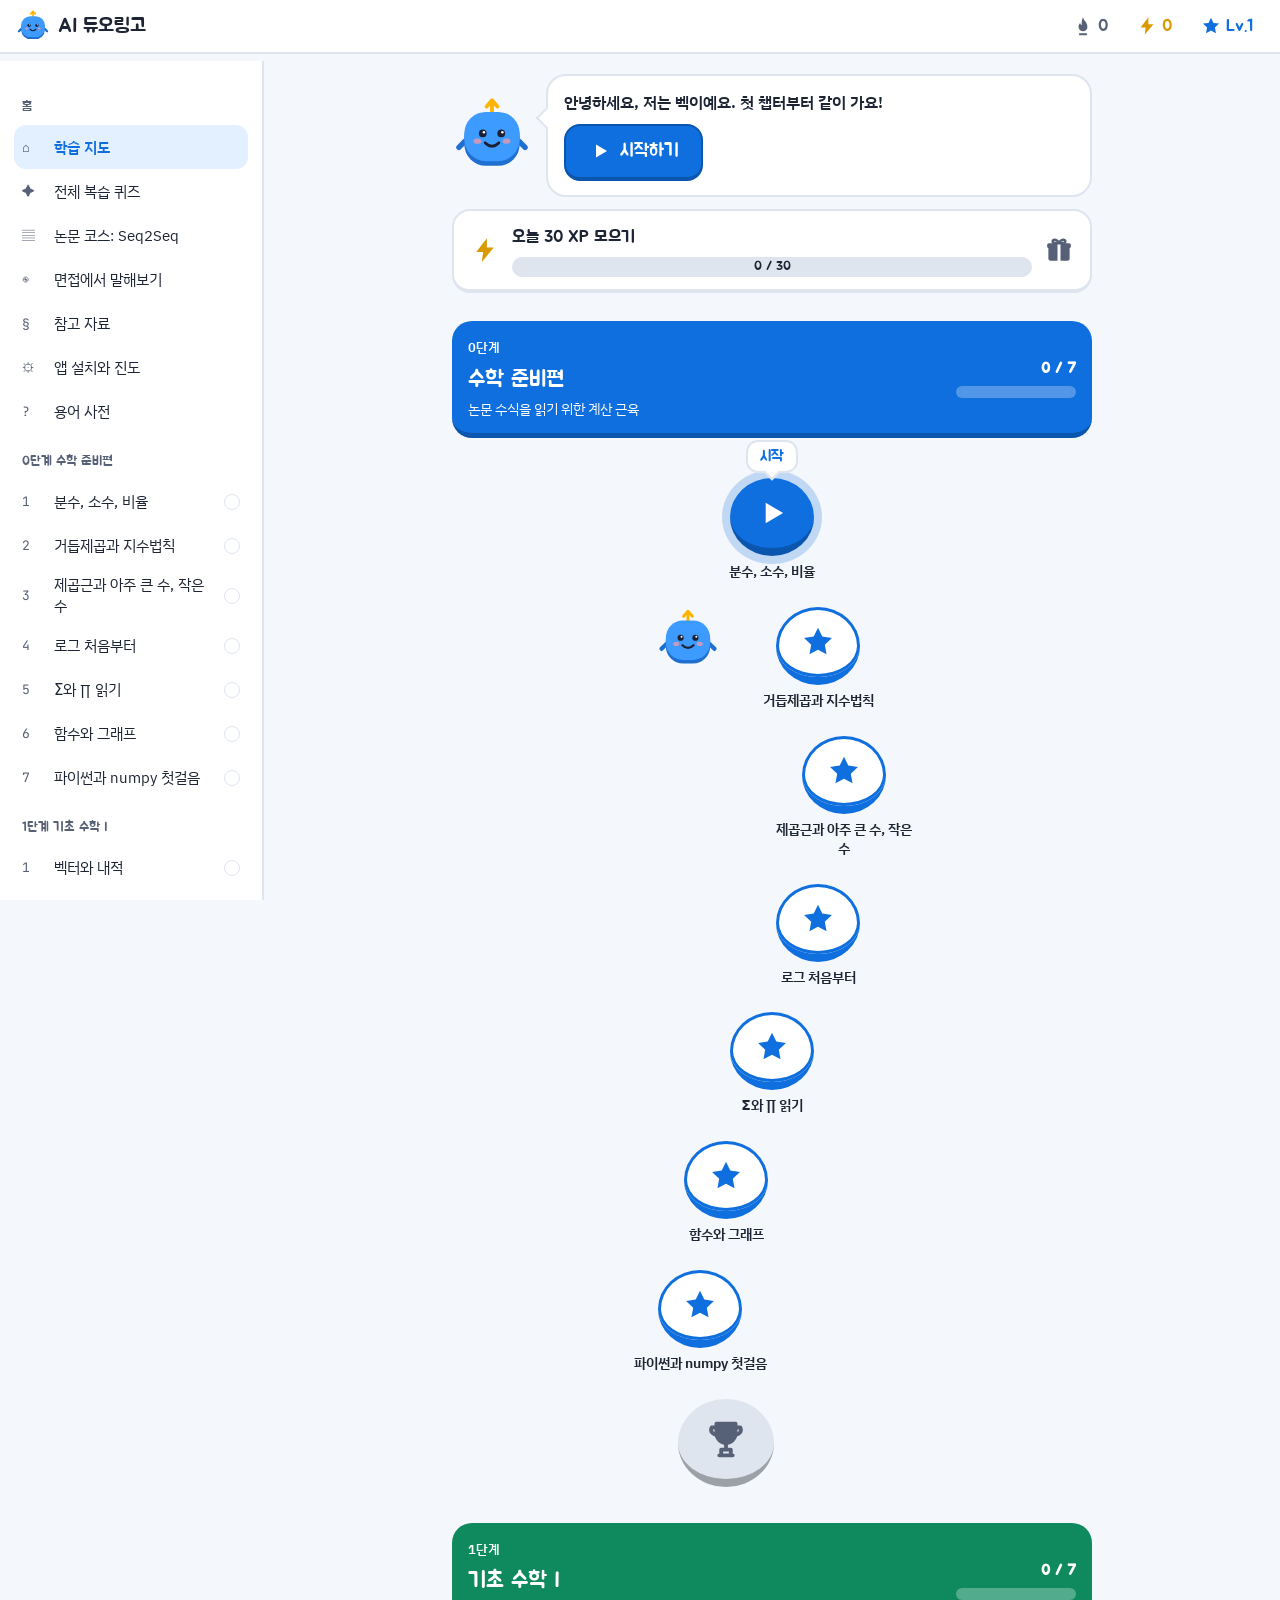
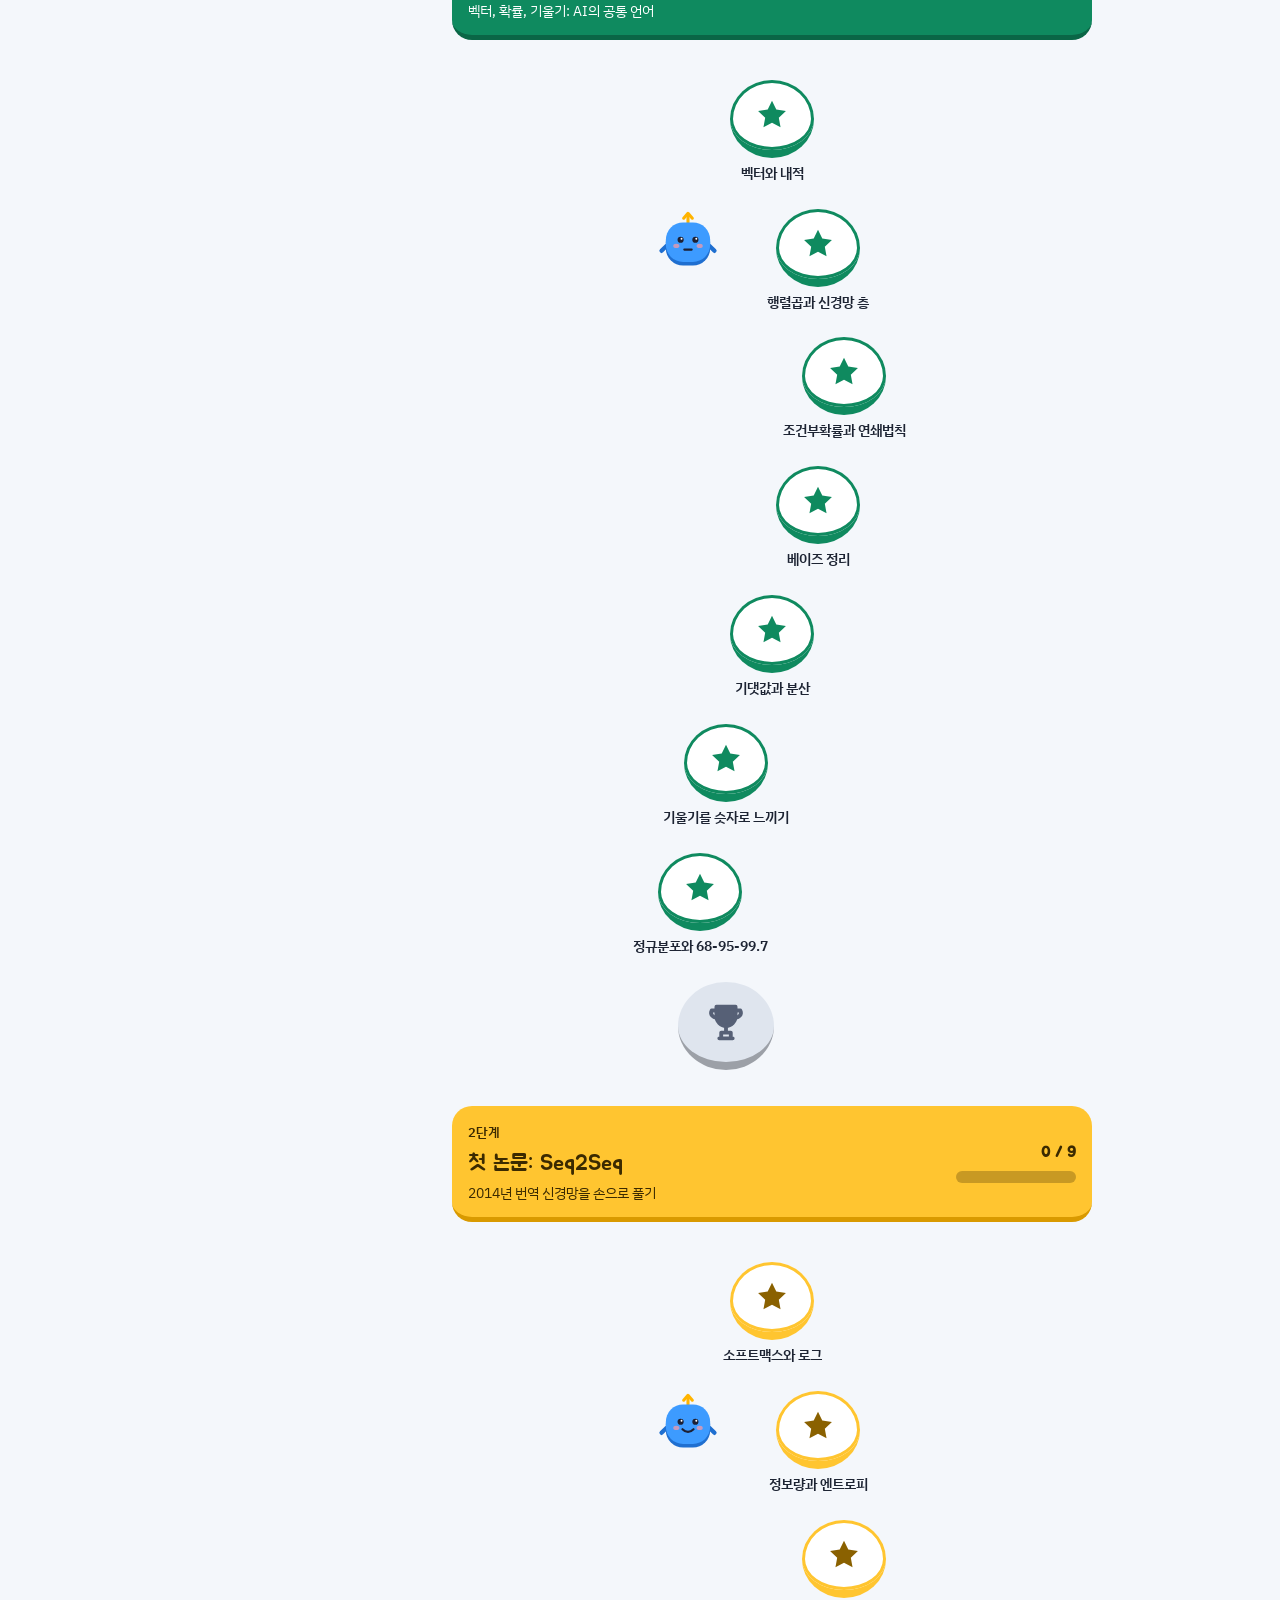
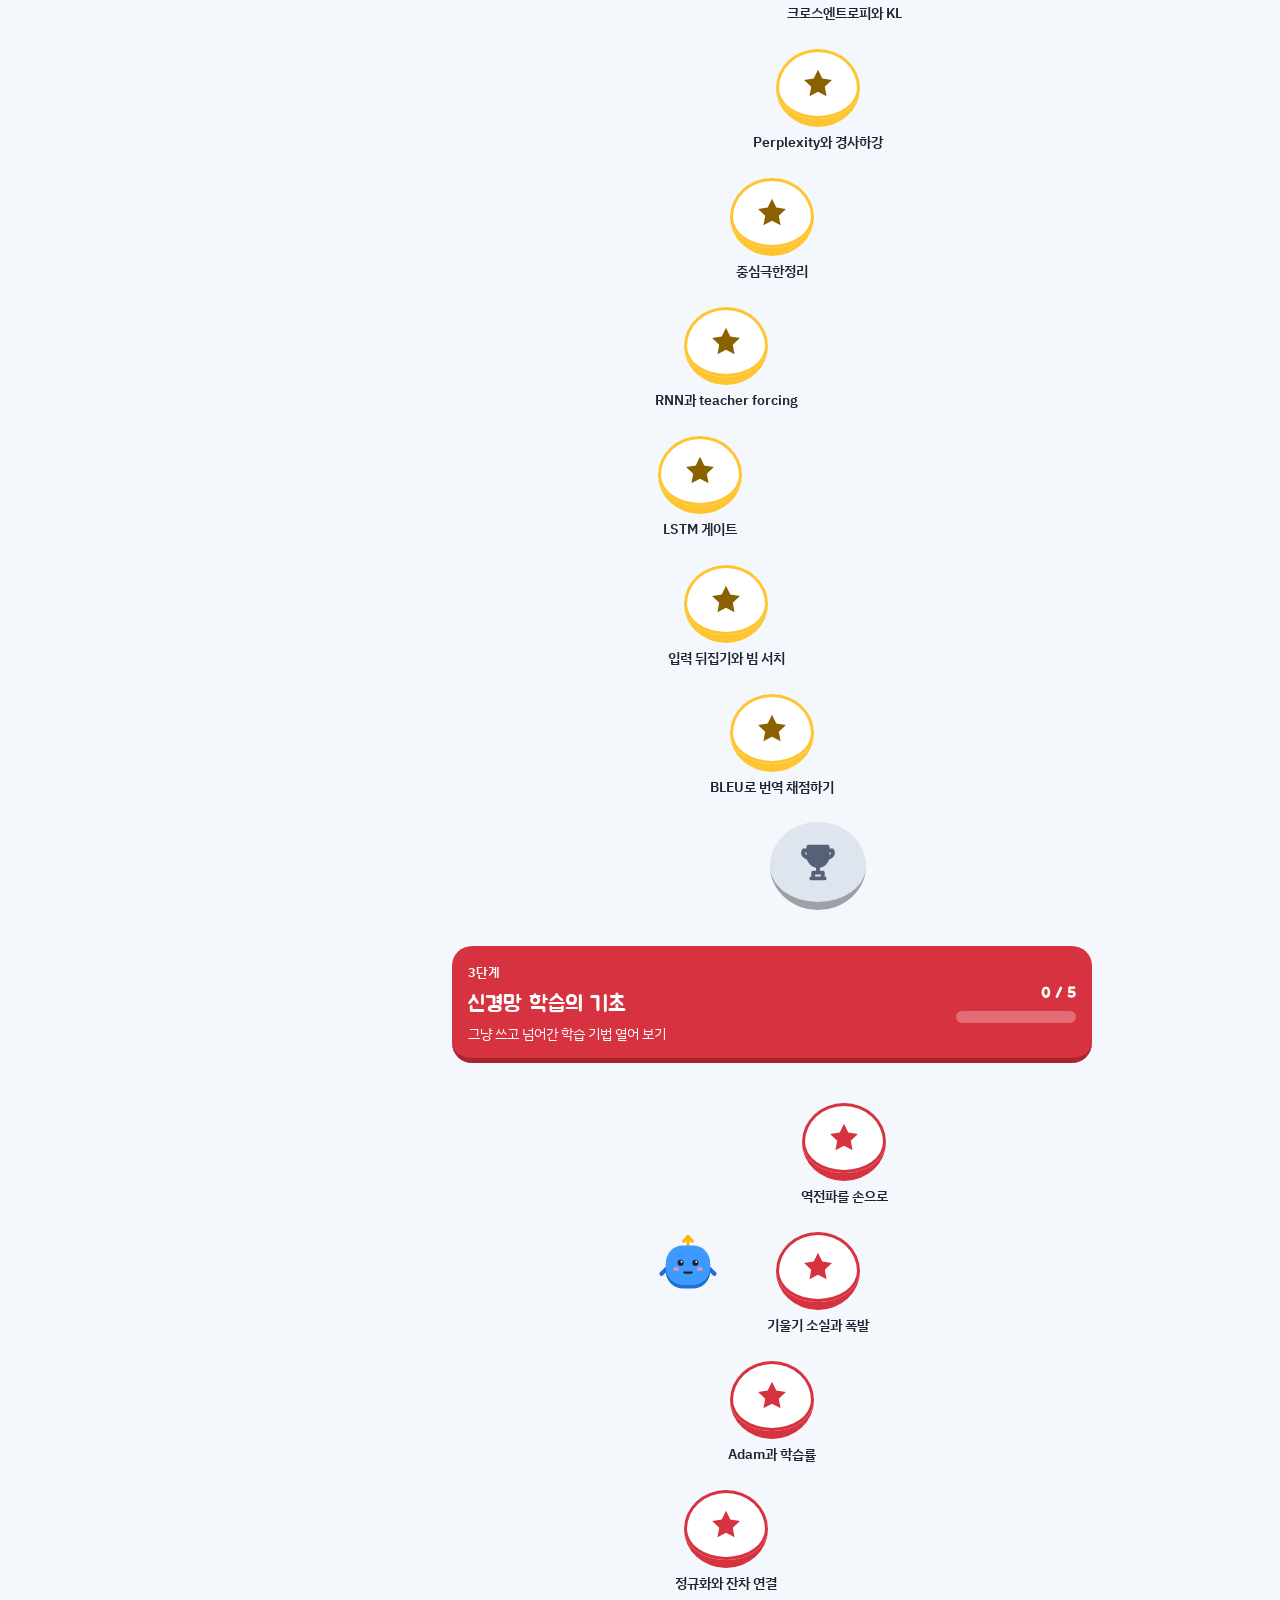
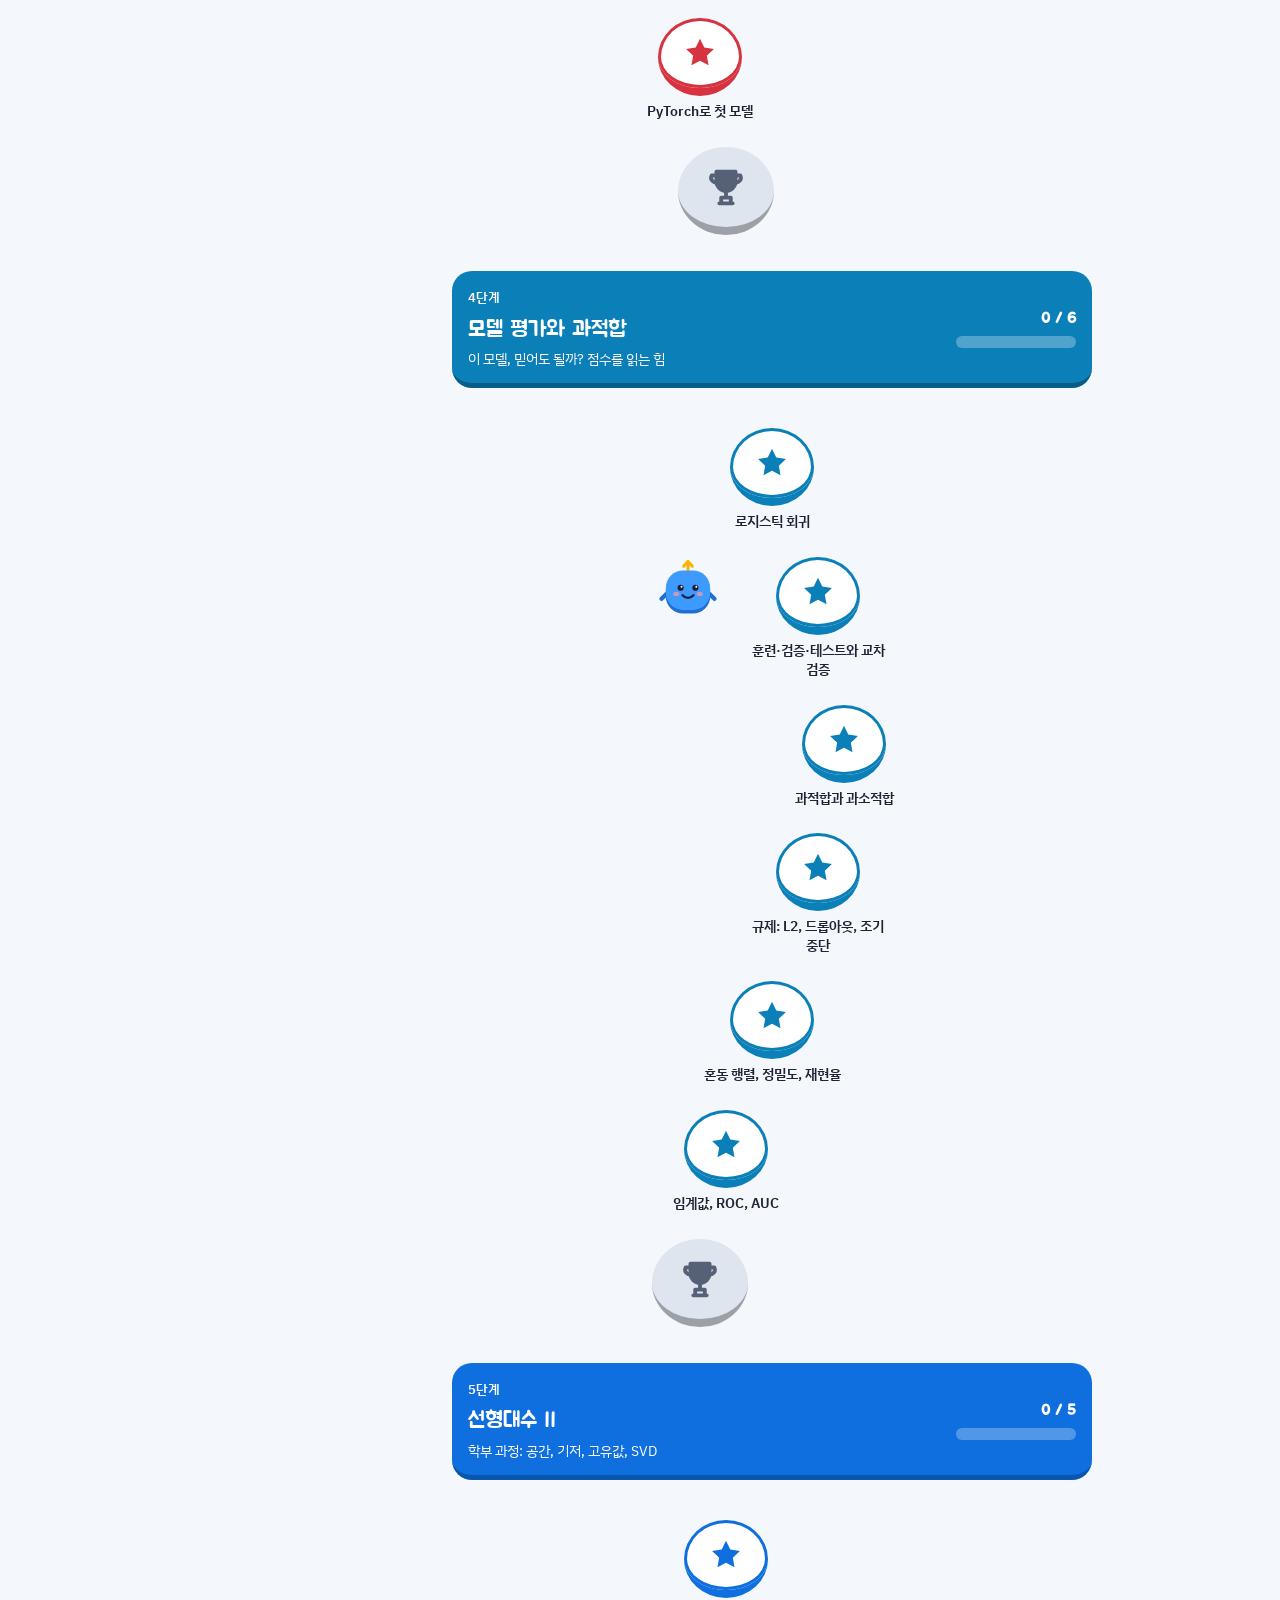
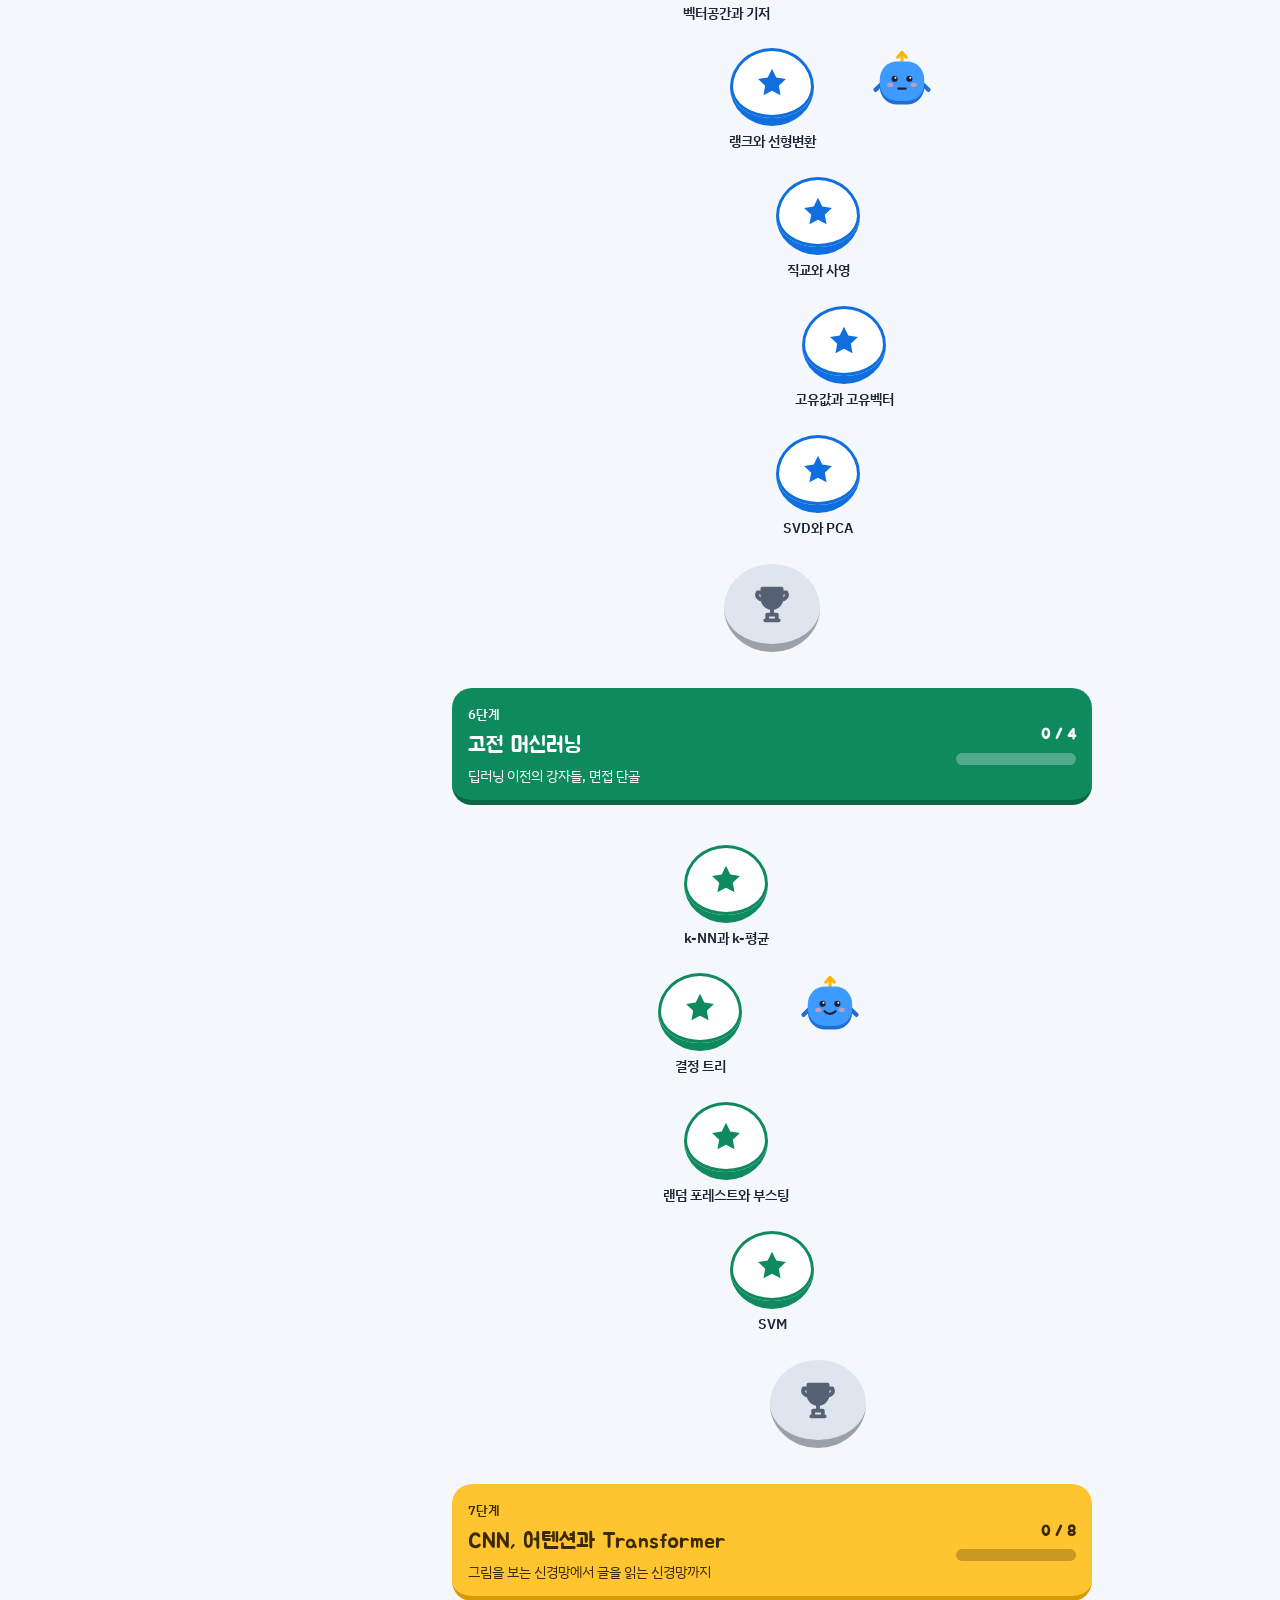
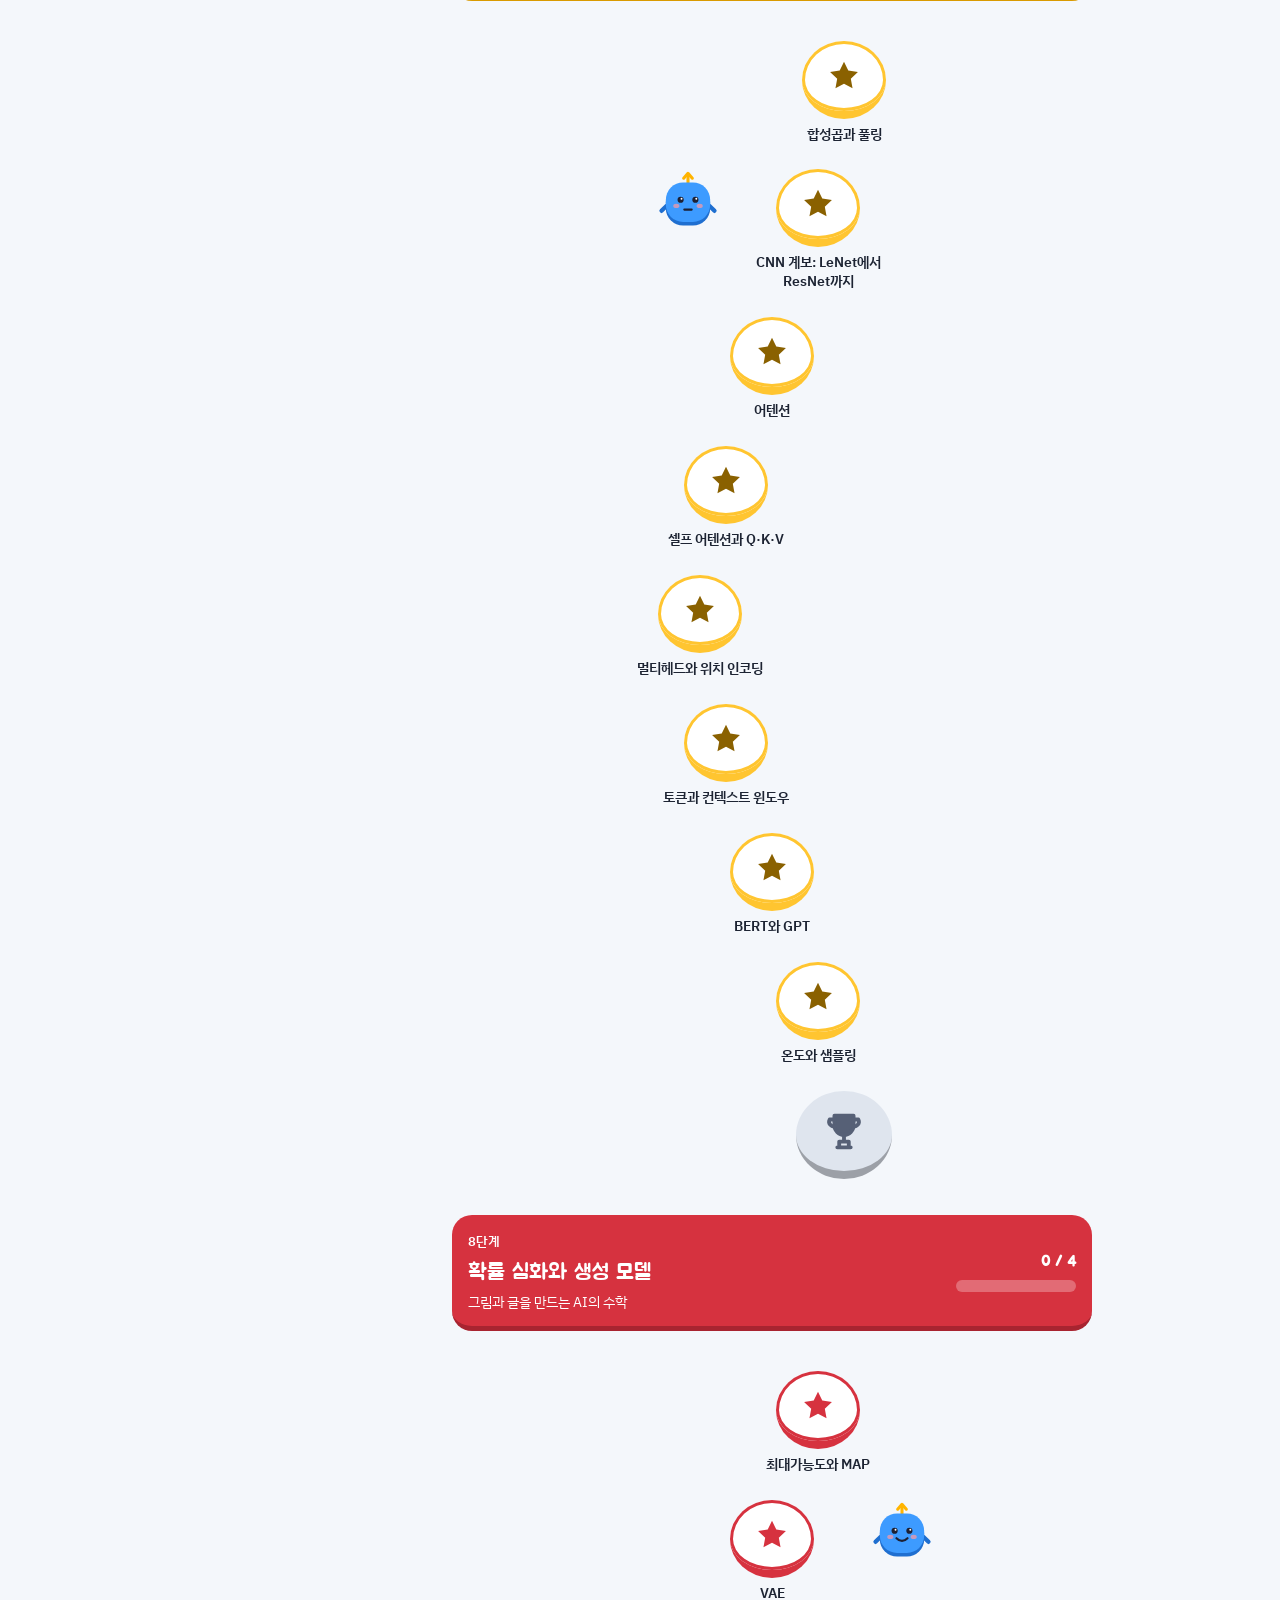
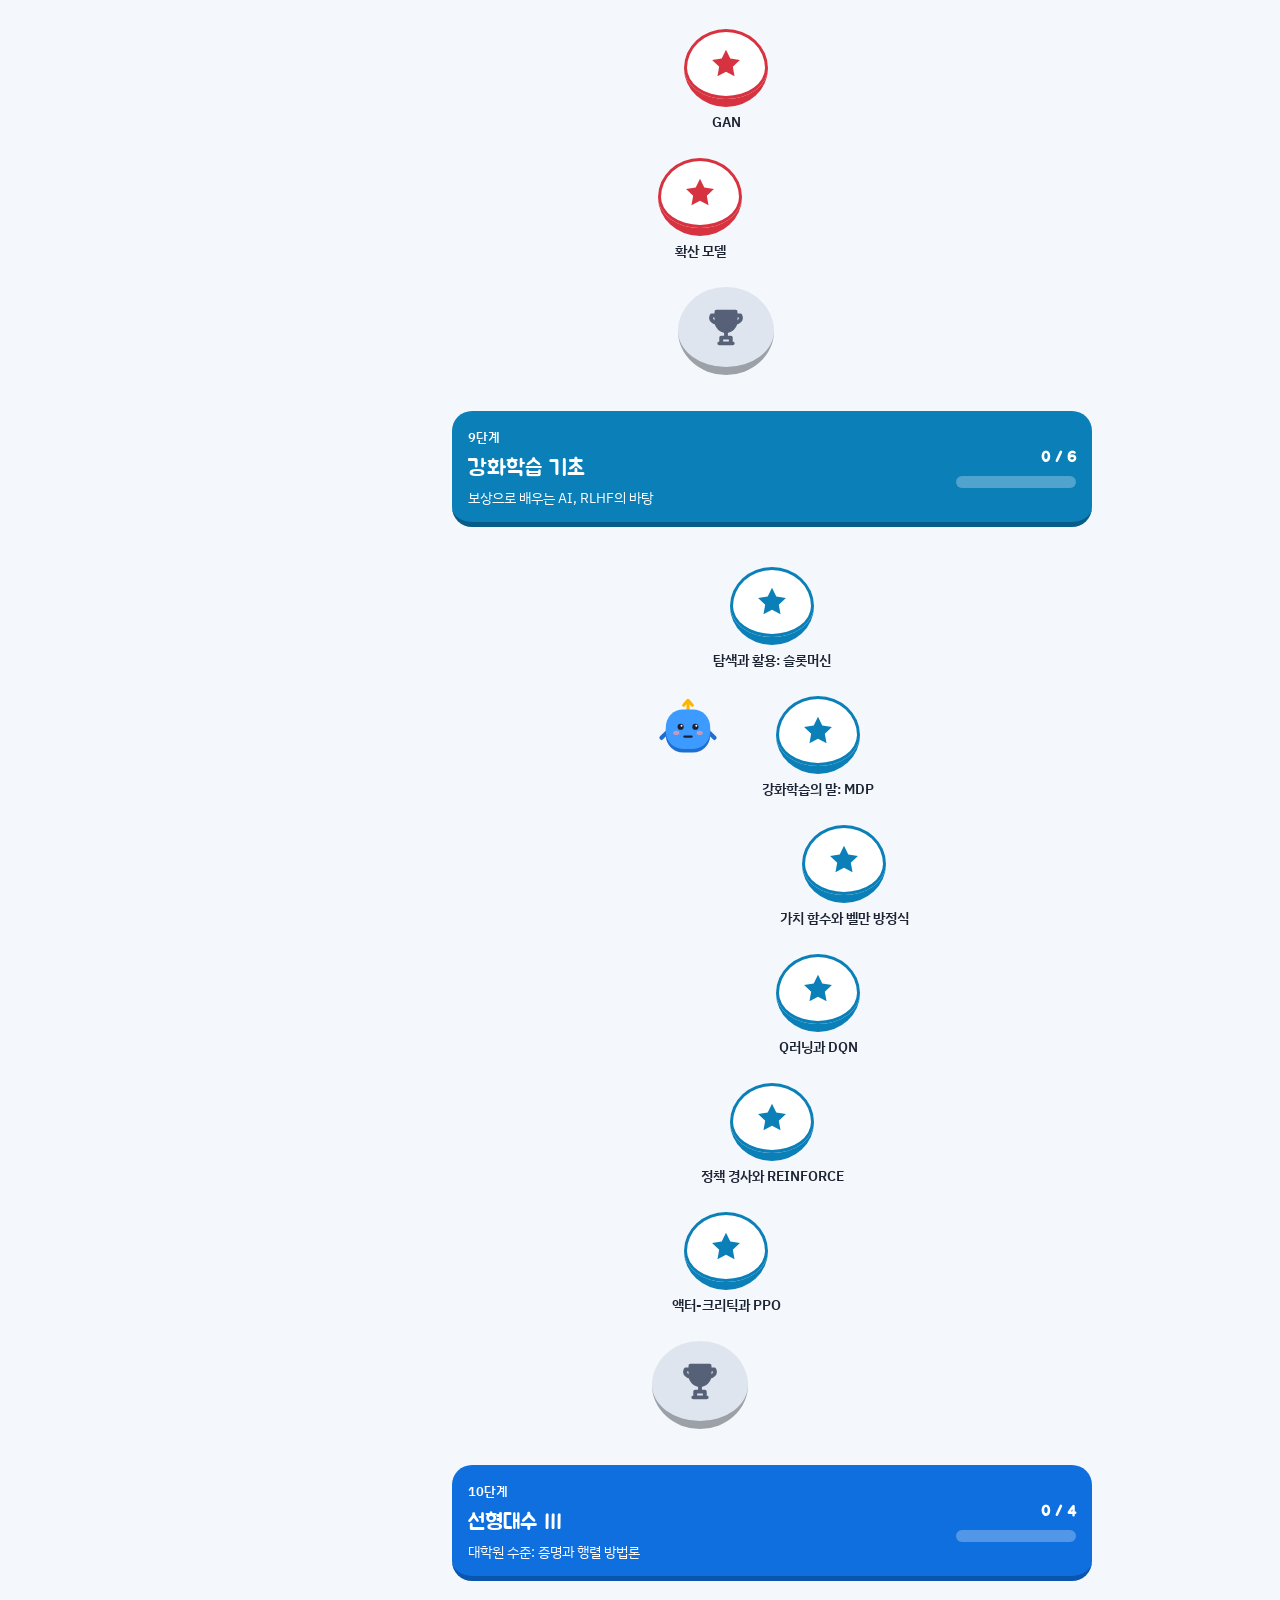
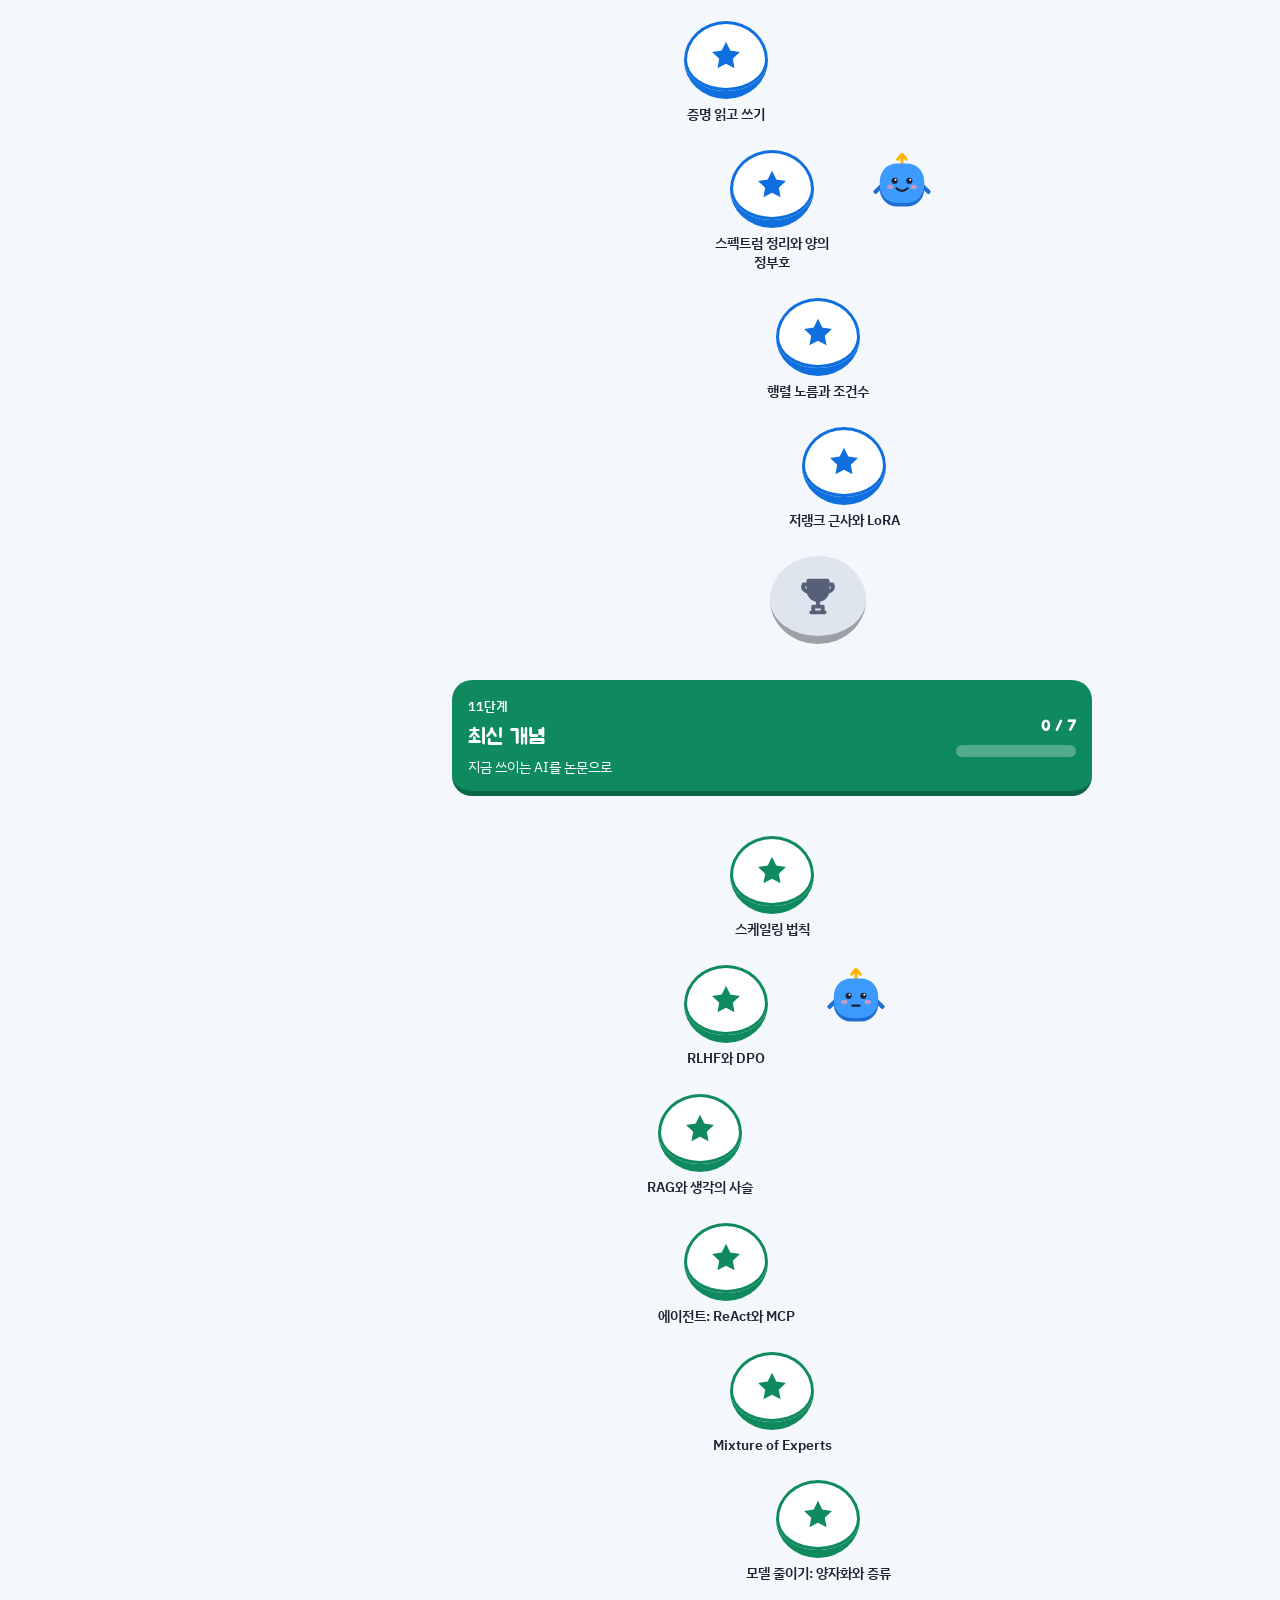
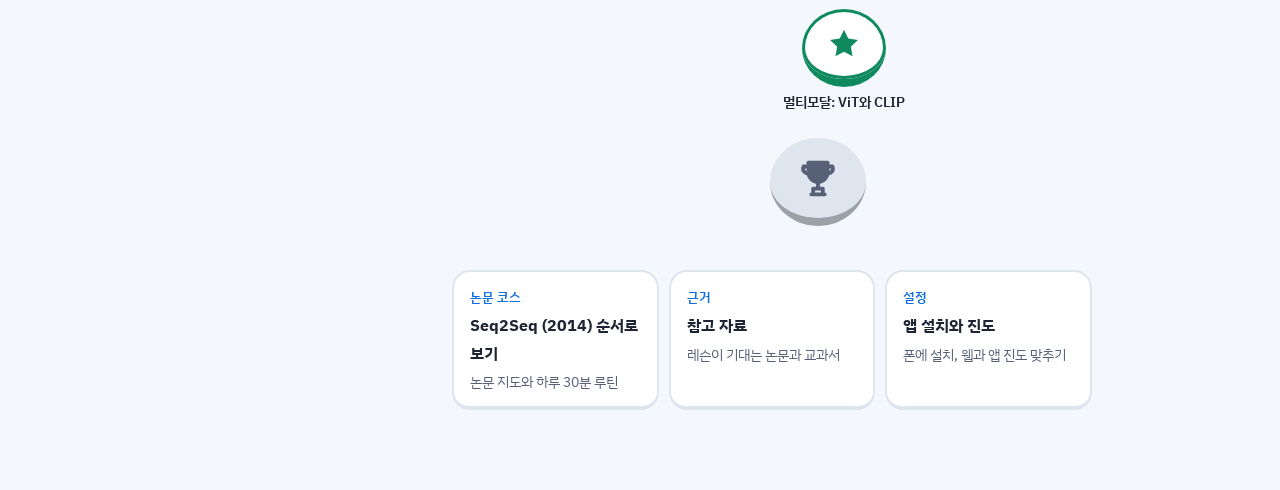
==== commit b3a5c2c3: "Restructure roadmap to 12 stages for the 22-chapter expansion Adds the eval, classic ML and RL-basic" ====
--- a/public/index.html
+++ b/public/index.html
@@ -732,7 +732,7 @@
 <script src="vendor/marked.min.js"></script>
 <script src="vendor/katex.min.js"></script>
 <script>
-const PAGES = [{"id": "home", "short": "교재 소개", "md": "# 하루 30분, 논문 한 편으로 배우는 AI 수학\n\n> 교재 대상: 고등 수학을 거의 잊은 비전공자도 따라올 수 있게 썼습니다. 0단계 수학 준비편부터 시작하세요.\n> 진행 방식: 하루 30분, 주 5일. 레슨마다 필수 부분만 하면 30분, \"(선택)\" 표시는 시간이 남을 때만\n> 전체 길: 수학 준비편 → 기초 수학 → Seq2Seq 논문 → … → 대학원 선형대수와 최신 AI까지 9단계 (앱 첫 화면의 학습 길)\n> 선생님 역할: Claude\n\n---\n\n## 1. 왜 이 논문인가\n\n**선정 논문:** Ilya Sutskever, Oriol Vinyals, Quoc V. Le,\n*\"Sequence to Sequence Learning with Neural Networks\"*, NIPS 2014\n(arXiv: https://arxiv.org/abs/1409.3215, 본문 9쪽 정도)\n\n이 논문을 고른 이유는 세 가지입니다.\n\n1. **짧고 아이디어가 하나다.** \"문장을 벡터 하나로 압축(인코더)했다가, 그 벡터에서 다른 문장을 한 단어씩 만들어 낸다(디코더).\" 이게 전부입니다. 수식도 사실상 두 개뿐입니다.\n2. **배우고 싶은 주제가 모두 자연스럽게 등장한다.**\n   | 배우고 싶은 주제 | 논문에서 등장하는 곳 |\n   |---|---|\n   | 선형대수 (벡터, 행렬곱) | 단어 임베딩(1000차원), LSTM의 핵심 계산 `Wx + b` |\n   | 베이즈 정리·조건부확률 | 식 (1): 번역 확률을 단어별 조건부확률의 곱으로 분해 |\n   | 엔트로피·크로스엔트로피 | 학습 목표: 정답 번역의 로그 확률 평균을 최대화, 보고된 perplexity |\n   | Teacher forcing | 학습할 때 디코더에 \"정답 이전 단어\"를 넣어 주는 방식 |\n   | 중심극한정리 | 파라미터 초기화(균등분포 ±0.08), 미니배치(128개) 평균 그래디언트 |\n3. **현재 AI(GPT, Claude 같은 LLM)의 직계 조상이다.** \"앞 단어들이 주어졌을 때 다음 단어의 확률\"을 학습한다는 핵심이 지금도 그대로입니다. 이 논문을 이해하면 Transformer 논문으로 넘어가기가 훨씬 쉽습니다.\n\n> **용어 메모:** 요청하신 \"앤트로픽 관련 사항\"은 **엔트로피(entropy)** 와 **크로스엔트로피(cross-entropy)** 를 뜻하는 것으로 이해하고 교재를 구성했습니다. (Anthropic은 회사 이름이고, 이름의 어원은 \"인간의/인류의(anthropic)\"입니다. 정보이론의 entropy와는 다른 단어예요.)\n\n---\n\n## 2. 하루 30분 루틴\n\n매일 같은 순서로 진행합니다. 시간은 대략적인 기준이에요.\n\n| 단계 | 시간 | 하는 일 |\n|---|---|---|\n| ① 목표 확인 | 1분 | 오늘 끝나면 무엇을 할 수 있어야 하는지 읽기 |\n| ② 개념 + 직관 | 8분 | 설명을 읽으며 **손으로 그림 그리기** |\n| ③ 예제 따라하기 | 6분 | 계산 예제를 종이에 직접 다시 풀기 (답 보지 말고) |\n| ④ 능동 연습 | 10분 | 손계산 문제 + 짧은 numpy 코드 실행·수정 |\n| ⑤ 셀프 체크 | 4분 | 퀴즈 풀고 맨 아래 정답 확인 |\n| ⑥ 한 줄 정리 | 1분 | \"오늘 배운 것을 논문의 어느 부분에서 쓰는가\"를 학습노트에 한 줄 |\n\n**규칙 세 가지**\n- 정답은 항상 파일 맨 아래 `<details>` 안에 숨어 있습니다. **먼저 풀고 열어 보세요.**\n- 코드는 복사-붙여넣기보다 **직접 타이핑**하세요. 숫자를 바꿔 보는 것이 진짜 공부입니다.\n- 막히면 10분 넘게 붙잡지 말고 표시해 두고 넘어가세요. 다음 날 처음 5분에 다시 봅니다.\n\n**준비물:** 노트, 펜, Python 3 + numpy (`pip install numpy`). Google Colab을 써도 됩니다.\n\n---\n\n## 3. 전체 일정 (4주, 20회)\n\n### 1주차: 논문을 읽기 위한 언어 (선형대수 + 확률)\n| 일차 | 주제 | 논문 연결 |\n|---|---|---|\n| [Day 01](#day01) | 논문 지도 그리기 + 벡터와 내적 | 단어 임베딩 (2장) |\n| [Day 02](#day02) | 행렬곱 = 신경망의 층, shape 읽기 | LSTM 계산, 160,000×1000 임베딩 (3.4절) |\n| [Day 03](#day03) | 확률, 조건부확률, 연쇄법칙 | 식 (1) (2장) |\n| [Day 04](#day04) | 베이즈 정리 | 번역을 확률로 보는 관점, argmax 디코딩 (3.2절) |\n| [Day 05](#day05) | 소프트맥스와 로그 | 출력층: 80,000개 단어 위 확률분포 (2장) |\n\n### 2주차: 모델은 어떻게 배우는가 (정보이론 + 학습)\n| 일차 | 주제 | 논문 연결 |\n|---|---|---|\n| [Day 06](#day06) | 정보량과 엔트로피 | \"불확실성\"의 수치화 |\n| [Day 07](#day07) | 크로스엔트로피, KL 발산 | 학습 목표: 로그 확률 최대화 (3.2절) |\n| [Day 08](#day08) | Perplexity, 경사하강 | 역순 입력으로 perplexity 5.8→4.7 (3.3절) |\n| [Day 09](#day09) | 중심극한정리 | ±0.08 초기화, 배치 128 (3.4절) |\n| [Day 10](#day10) | RNN 한 스텝 손계산 + teacher forcing | 디코더 학습 방식 (2장, 3.4절) |\n\n### 3주차: 논문의 모델 해부\n| 일차 | 오늘 배울 수학 | 논문에서 쓰이는 곳 |\n|---|---|---|\n| [Day 11](#day11) | LSTM 게이트 (시그모이드 밸브, 기억 더하기) | 4층 LSTM (1장, 3.4절) |\n| [Day 12](#day12) | 입력 뒤집기, 빔 서치 | 3.2절, 3.3절, 표 1 |\n| [Day 13](#day13) | BLEU 점수 (n-gram 정밀도, 기하평균) | BLEU 34.81 대 33.30 (3.6절) |\n\n기울기 자르기와 미니 프로젝트는 3단계 \"신경망 학습의 기초\"에서 이어집니다.\n\n---|---|\n| Day 11 | Teacher forcing 심화: exposure bias, scheduled sampling |\n| Day 12 | 기울기 소실과 LSTM의 게이트 (시그모이드, 원소별 곱) |\n| Day 13 | 인코더-디코더와 고정 길이 벡터 v |\n| Day 14 | 입력 문장 뒤집기 트릭은 왜 통했나 |\n| Day 15 | 빔 서치 (beam search) 손으로 해보기 |\n\n### 4주차: 논문 정독과 미니 구현\n| 일차 | 주제 |\n|---|---|\n| Day 16 | Gradient clipping (노름 5) + 벡터 노름 복습 |\n| Day 17 | BLEU 점수 계산해 보기 |\n| Day 18 | 논문 1~3장 정독 (지금까지 배운 것으로 읽기) |\n| Day 19 | 미니 프로젝트: \"숫자열 뒤집기\" seq2seq 만들기 |\n| Day 20 | 논문 4~5장 + 회고, 다음 논문(Attention) 예고 |\n\n---\n\n## 4. 기호 읽는 법\n\n수식이 나오면 이 표로 돌아오세요. 기호는 긴 말을 줄여 쓴 약속일 뿐입니다.\n\n| 기호 | 읽는 법 | 뜻 | 처음 나오는 날 |\n|---|---|---|---|\n| $\\sum$ | 시그마 | 전부 더한다. $\\sum_i a_i$ 는 a₁ + a₂ + ... | 준비 5 |\n| $\\lVert a \\rVert$ | a의 노름 | 벡터 a의 길이. ‖ 두 줄은 Day 07의 KL 발산 $D_{KL}(p\\,\\|\\,q)$에서는 \"p와 q를 비교한다\"는 칸막이로 쓰여 뜻이 다릅니다 | Day 01 |\n| $\\prod$ | 파이 | 전부 곱한다. $\\prod_t p_t$ 는 p₁ × p₂ × ... | 준비 5 |\n| $P(A \\mid B)$ | B일 때 A의 확률 | 세로줄 뒤가 이미 알고 있는 조건 | Day 03 |\n| $\\propto$ | 비례한다 | 상수배만큼만 다르다 | Day 04 |\n| $\\arg\\max$ | 아그맥스 | 가장 큰 점수를 받은 후보 (점수 자체가 아님) | Day 04 |\n| $\\hat{T}$ | T 햇 | 모델이 고른(추정한) T | Day 04 |\n| $\\exp(x)$, $e^x$ | e의 x제곱 | 같은 것을 쓰는 두 가지 방법. e ≈ 2.718 | 준비 2 |\n| $\\log$, $\\ln$ | 로그 | 이 교재에서 log는 자연로그 ln. 비트를 셀 때만 log₂ | 준비 4 |\n| $\\partial$ | 라운드 | 한 변수만 살짝 움직였을 때의 기울기 | 1단계 기울기 레슨 |\n| $\\mathcal{N}(\\mu, \\sigma^2)$ | 정규분포 | 평균 μ, 표준편차 σ인 종 모양 분포. 괄호 둘째 칸은 σ가 아니라 **분산** σ² | Day 09 |\n\n## 4-1. 논문 핵심 사실 카드 (계속 참조하세요)\n\n- 과제: WMT'14 영어 → 프랑스어 번역\n- 모델: 4층 LSTM, 층마다 1000개 셀, 단어 임베딩 1000차원\n- 어휘: 입력 160,000단어, 출력 80,000단어 (나머지는 `UNK`)\n- 초기화: 모든 파라미터를 균등분포 U(−0.08, 0.08)에서 뽑음\n- 학습: 모멘텀 없는 SGD, 학습률 0.7, 배치 128, 그래디언트 노름이 5를 넘으면 잘라냄\n- 핵심 트릭: **입력 문장의 단어 순서를 뒤집어서** 넣으면 성능이 크게 오름\n- 결과: LSTM 5개 앙상블 + 빔 서치로 BLEU 34.8 (통계 기반 기계번역 기준선 33.3)\n\n(각 수치는 해당 날짜에 논문 원문과 함께 다시 확인합니다.)\n\n---\n\n## 5. 학습 노트 양식 (매일 복사해서 쓰세요)\n\n```\n[Day __] 날짜: ____\n오늘의 핵심 한 문장:\n논문의 어디에 쓰이나:\n헷갈렸던 것 / 내일 다시 볼 것:\n스스로 매긴 이해도 (1~5):\n```\n", "link": ""}, {"id": "prep01", "short": "분수, 소수, 비율", "md": "# 준비 1. 분수, 소수, 비율\n\n30분 · 논문 연결: 확률은 전부 0과 1 사이의 비율입니다 (2장 식 (1))\n\n---\n\n## 오늘의 목표\n1. 분수, 소수, 퍼센트가 같은 수를 쓰는 세 가지 방법이라는 걸 안다.\n2. 분수끼리 곱하고 나누는 계산을 손으로 할 수 있다.\n3. \"전체 중 일부\"를 비율로 바꿔서 확률처럼 읽을 수 있다.\n\n**준비물:** 연필, 종이. 계산기는 마지막 확인용으로만 씁니다.\n\n---\n\n## 1. 개념 (8분)\n\n### 1-1. 같은 수, 세 가지 옷\n피자 한 판을 4조각으로 나눠 1조각을 먹었습니다.\n\n| 분수 | 소수 | 퍼센트 |\n|---|---|---|\n| 1/4 | 0.25 | 25% |\n| 1/2 | 0.5 | 50% |\n| 3/4 | 0.75 | 75% |\n| 1/10 | 0.1 | 10% |\n\n- **분수 → 소수**: 위를 아래로 나눕니다. 1 ÷ 4 = 0.25\n- **소수 → 퍼센트**: 100을 곱합니다. 0.25 × 100 = 25%\n\nAI 논문에서 확률은 거의 항상 **소수**로 씁니다. \"확률 0.75\"는 \"75%\"와 같은 말입니다.\n\n### 1-2. 비율 = 전체 중 일부\n반 학생 40명 중 10명이 안경을 씁니다. 안경 쓴 학생의 비율은\n\n10 / 40 = 1/4 = 0.25\n\n**분모(아래 숫자)는 \"어디 안에서 세는가\"**, 분자(위 숫자)는 \"그중 몇 개인가\"입니다. 이 감각이 1단계에서 배울 조건부확률의 전부입니다.\n\n### 1-3. 곱하기: 위는 위끼리, 아래는 아래끼리\n$$\\frac{1}{2} \\times \\frac{3}{4} = \\frac{1 \\times 3}{2 \\times 4} = \\frac{3}{8}$$\n\n말로 하면 \"절반의 3/4\". 소수로 하면 0.5 × 0.75 = 0.375 = 3/8. 같은 답입니다.\n\n**0과 1 사이의 수끼리 곱하면 더 작아집니다.** 0.5 × 0.5 = 0.25. 확률을 계속 곱하면 점점 0에 가까워지는 이유입니다.\n\n### 1-4. 나누기: 뒤집어서 곱한다\n$$\\frac{3}{10} \\div \\frac{4}{10} = \\frac{3}{10} \\times \\frac{10}{4} = \\frac{30}{40} = \\frac{3}{4}$$\n\n같은 분모(10)끼리 나누면 분모가 사라지고 **분자끼리의 나눗셈**만 남습니다. 이 한 줄을 기억해 두세요. 조건부확률 공식에서 그대로 다시 나옵니다.\n\n---\n\n## 2. 예제 따라하기 (6분)\n\n**문제.** 100명 중 40명이 코딩을 좋아하고, 그중 30명이 안경을 씁니다. 코딩 좋아하는 사람 *중에서* 안경 쓴 비율은?\n\n1. \"어디 안에서 세는가?\" → 코딩 좋아하는 40명. 이게 분모입니다.\n2. \"그중 몇 명?\" → 30명. 이게 분자입니다.\n3. 30 / 40 = 3/4 = **0.75**\n\n**같은 문제를 전체 비율로 풀어도 답이 같습니다.**\n- 전체 중 \"코딩 + 안경\" 비율: 30/100 = 0.3\n- 전체 중 \"코딩\" 비율: 40/100 = 0.4\n- 0.3 ÷ 0.4 = 0.75\n\n**미니 챌린지: 뉴스 헤드라인 함정.** \"AI에 관심 있는 사람의 60%가 수학을 좋아한다\"와 \"수학을 좋아하는 사람의 60%가 AI에 관심 있다\"는 같은 말일까요? 분모가 다릅니다. 앞 문장은 AI 관심자 안에서, 뒤 문장은 수학 좋아하는 사람 안에서 셉니다. 이 둘을 바꿔 끼우는 실수를 바로잡는 도구가 1단계의 베이즈 정리예요.\n\n이것이 1단계에서 배울 식 $P(B\\mid A) = P(A,B) / P(A)$의 정체입니다. 무서운 기호지만 계산은 방금 한 나눗셈입니다.\n\n---\n\n## 3. 능동 연습 (10분)\n\n### 손계산\n1. 3/5를 소수와 퍼센트로 바꾸세요.\n2. 0.2 × 0.5 = ?\n3. 2/3 × 3/4 = ? (약분까지)\n4. (6/10) ÷ (8/10) = ?\n5. 확률 0.5를 다섯 번 곱하면? 소수로 쓰세요.\n6. 80명 중 20명이 수학을 좋아합니다. 수학 좋아하는 사람 중 12명이 AI에 관심이 있습니다. 수학 좋아하는 사람 *중에서* AI 관심 있는 비율은?\n\n### 코드 (선택)\n```python\nprint(3 / 5)          # 분수 → 소수\nprint(0.2 * 0.5)\nprint((6/10) / (8/10))\nprint(0.5 ** 5)       # ** 는 거듭제곱 (내일 배워요)\n```\n\n---\n\n## 4. 셀프 체크 퀴즈 (4분)\n1. 0.4는 몇 퍼센트인가요?\n2. O/X: 0보다 크고 1보다 작은 두 수를 곱하면 결과는 두 수보다 작아진다.\n3. \"코딩 좋아하는 사람 중 안경 쓴 비율\"에서 분모는 무엇인가요?\n4. 분수로 나눌 때는 어떻게 바꿔서 계산하나요?\n\n---\n\n## 한 줄 정리\n비율은 \"어디 안에서 셀지(분모)\"를 먼저 정하는 것이고, 확률은 그 비율을 소수로 쓴 것이다.\n\n---\n\n<details>\n<summary>정답 보기 (먼저 풀고 열기!)<\/summary>\n\n**손계산**\n1. 3 ÷ 5 = **0.6**, **60%**\n2. **0.1**\n3. 6/12 = **1/2**\n4. 6 ÷ 8 = **0.75** (같은 분모끼리라 분자끼리 나누면 됩니다)\n5. 0.5 × 0.5 × 0.5 × 0.5 × 0.5 = **0.03125**. 다섯 번 곱하니 3%로 작아졌어요.\n6. 12 / 20 = **0.6**. 분모는 80이 아니라 수학 좋아하는 20명입니다.\n\n**퀴즈**\n1. 40%\n2. O. 예: 0.5 × 0.4 = 0.2는 0.5보다도, 0.4보다도 작습니다.\n3. 코딩 좋아하는 사람 수 (40명)\n4. 나누는 분수를 뒤집어서 곱합니다.\n<\/details>\n", "link": "논문 연결: 확률은 전부 0과 1 사이의 비율입니다 (2장 식 (1))", "lesson": true}, {"id": "prep02", "short": "거듭제곱과 지수법칙", "md": "# 준비 2. 거듭제곱과 지수법칙\n\n30분 · 논문 연결: 출력층의 소프트맥스는 $e^x$로 점수를 확률로 바꿉니다 (2장)\n\n---\n\n## 오늘의 목표\n1. $2^3$, $2^0$, $2^{-1}$이 각각 무엇인지 말할 수 있다.\n2. 지수법칙 세 가지를 숫자로 확인할 수 있다.\n3. 특별한 수 $e \\approx 2.718$을 만나고, $e^x$ 값표를 읽을 수 있다.\n\n**복습 (1분):** 0.5 × 0.5 = ? (답: 0.25)\n\n---\n\n## 1. 개념 (8분)\n\n### 1-1. 거듭제곱 = 같은 수를 여러 번 곱하기\n$$2^3 = 2 \\times 2 \\times 2 = 8$$\n\n- 아래 큰 숫자 2: **밑**. 무엇을 곱하나\n- 위 작은 숫자 3: **지수**. 몇 번 곱하나\n- 읽기: \"2의 3제곱\"\n\n| 식 | 뜻 | 값 |\n|---|---|---|\n| $2^1$ | 2 | 2 |\n| $2^2$ | 2×2 | 4 |\n| $2^3$ | 2×2×2 | 8 |\n| $10^3$ | 10×10×10 | 1000 |\n\n### 1-2. 0제곱과 음수 제곱: 표를 거꾸로 내려가기\n지수가 1 줄어들 때마다 값은 **밑으로 한 번 나눠집니다.**\n\n| 식 | 값 | 어떻게 |\n|---|---|---|\n| $2^3$ | 8 | |\n| $2^2$ | 4 | 8 ÷ 2 |\n| $2^1$ | 2 | 4 ÷ 2 |\n| $2^0$ | **1** | 2 ÷ 2 |\n| $2^{-1}$ | **1/2 = 0.5** | 1 ÷ 2 |\n| $2^{-2}$ | **1/4 = 0.25** | 0.5 ÷ 2 |\n\n외울 것은 두 줄입니다.\n- **0이 아닌 수는 0제곱하면 1**\n- **음수 제곱은 \"1 나누기\"**: $2^{-3} = 1/2^3 = 1/8$\n\n### 1-3. 지수법칙 세 가지 (숫자로 확인)\n| 법칙 | 숫자로 확인 |\n|---|---|\n| $a^m \\times a^n = a^{m+n}$ | $2^2 \\times 2^3 = 4 \\times 8 = 32 = 2^5$ |\n| $a^m \\div a^n = a^{m-n}$ | $2^5 \\div 2^2 = 32 \\div 4 = 8 = 2^3$ |\n| $(a^m)^n = a^{m \\times n}$ | $(2^2)^3 = 4^3 = 64 = 2^6$ |\n\n말로 하면 \"곱하면 지수끼리 더하고, 나누면 지수끼리 뺀다\". 2단계에서 배울 소프트맥스(점수를 확률로 바꾸는 계산)에서 **\"모든 점수(지수)에서 같은 수를 빼도 답이 같다\"**는 성질이 바로 둘째 줄에서 나옵니다. $e^{x-c} = e^x \\div e^c$라서, 똑같이 생긴 $e^c$가 분자와 분모에서 약분되기 때문이에요.\n\n### 1-4. 특별한 밑 e\nAI 논문에서 가장 많이 쓰는 밑은 2도 10도 아닌 **e ≈ 2.718**입니다. 자연에서 \"계속 불어나는 양\"을 다룰 때 저절로 나오는 수라서 '자연'상수라고 부릅니다. 지금은 **\"2와 3 사이의 정해진 수\"**로만 알아도 충분합니다.\n\n$e^x$는 `exp(x)`라고도 씁니다. 같은 뜻입니다.\n\n| x | −2 | −1 | 0 | 1 | 2 | 3 |\n|---|---|---|---|---|---|---|\n| $e^x$ | 0.135 | 0.368 | **1** | 2.718 | 7.389 | 20.09 |\n\n이 표에서 볼 두 가지:\n- $e^x$는 **항상 양수**입니다. x가 음수여도 0보다 큽니다.\n- x가 1 커질 때마다 약 **2.7배**씩 커집니다.\n\n\"점수가 음수여도 양수로 바꿔 준다\"는 성질 때문에 신경망은 $e^x$로 점수를 확률로 바꿉니다.\n\n**미니 챌린지: 종이접기로 달까지.** $2^{10} = 1024$, 대략 1000입니다. 종이(0.1 mm)를 42번 접으면 두께는 $0.1 \\times 2^{42}$ mm. $2^{42} = 2^{40} \\times 2^2 \\approx 1000^4 \\times 4$ = 4조. 0.1 mm × 4조 = 4억 mm = **약 40만 km**. 달까지 거리(약 38만 km)를 넘습니다. 지수법칙 하나로 계산기 없이 풀었어요.\n\n---\n\n## 2. 예제 따라하기 (6분)\n\n**문제.** $e^2 \\div e^1$을 계산기 없이 구하세요.\n\n1. 나누기니까 지수끼리 뺍니다: $e^{2-1} = e^1$\n2. 값표에서 $e^1 = 2.718$\n3. 확인: 7.389 ÷ 2.718 ≈ 2.718 ✓\n\n**문제.** $e^{0}$, $e^{-1}$은?\n- $e^0 = 1$ (0이 아닌 수의 0제곱은 1)\n- $e^{-1} = 1/e = 1/2.718 \\approx 0.368$\n\n---\n\n## 3. 능동 연습 (10분)\n\n### 손계산\n1. $3^2$, $3^0$, $3^{-1}$을 구하세요.\n2. $10^{-2}$를 소수로 쓰세요.\n3. $2^4 \\times 2^3$을 $2^{\\square}$ 꼴로 쓰고 값을 구하세요.\n4. $5^6 \\div 5^4$ = ?\n5. 값표를 보고 $e^3 \\div e^2$를 구하세요.\n6. $e^{-2}$는 1보다 큰가요, 작은가요? 값은?\n\n### 코드 (선택)\n```python\nimport math\nprint(2 ** 3, 2 ** 0, 2 ** -1)\nprint(math.e)           # 2.718...\nprint(math.exp(-1), math.exp(2))\n```\n\n---\n\n## 4. 셀프 체크 퀴즈 (4분)\n1. $7^0$ = ?\n2. O/X: $e^x$는 x가 음수이면 음수가 된다.\n3. $a^m \\times a^n$에서 지수는 어떻게 되나요?\n4. $2^{-2}$를 분수로 쓰면?\n\n---\n\n## 한 줄 정리\n지수가 1 줄면 밑으로 한 번 나누고, 곱하면 지수를 더한다. $e^x$는 언제나 양수다.\n\n---\n\n<details>\n<summary>정답 보기 (먼저 풀고 열기!)<\/summary>\n\n**손계산**\n1. 9, 1, 1/3 (≈ 0.333)\n2. 1/100 = **0.01**\n3. $2^{4+3} = 2^7$ = **128**\n4. $5^{6-4} = 5^2$ = **25**\n5. $e^{3-2} = e^1$ ≈ **2.718**\n6. 작습니다. $e^{-2} = 1/e^2 = 1/7.389$ ≈ **0.135**\n\n**퀴즈**\n1. 1\n2. X. 항상 양수입니다. $e^{-5}$도 0.0067로 0보다 큽니다.\n3. 더해집니다: $a^{m+n}$\n4. 1/4\n<\/details>\n", "link": "논문 연결: 출력층의 소프트맥스는 로 점수를 확률로 바꿉니다 (2장)", "lesson": true}, {"id": "prep03", "short": "제곱근과 아주 큰 수, 작은 수", "md": "# 준비 3. 제곱근과 아주 큰 수, 작은 수\n\n30분 · 논문 연결: 단어 160,000개, 파라미터 3억 8천4백만 개 (3.4절)\n\n---\n\n## 오늘의 목표\n1. 제곱근 √가 \"제곱의 반대\"라는 걸 알고, 피타고라스 정리로 화살표 길이를 구할 수 있다.\n2. 아주 큰 수와 작은 수를 $a \\times 10^n$ 꼴(과학적 표기)로 읽고 쓸 수 있다.\n3. 컴퓨터가 쓰는 `1e-16` 같은 표기를 읽을 수 있다.\n\n**복습 (1분):** $10^{-2}$ = ? (답: 0.01)\n\n---\n\n## 1. 개념 (8분)\n\n### 1-1. 제곱근: 제곱을 되돌리기\n$3^2 = 9$이므로 **9의 제곱근은 3**입니다. 기호로 $\\sqrt{9} = 3$.\n\n| 수 | 1 | 4 | 9 | 16 | 25 | 100 | 2 |\n|---|---|---|---|---|---|---|---|\n| 제곱근 | 1 | 2 | 3 | 4 | 5 | 10 | 약 1.414 |\n\n딱 떨어지지 않는 수도 있습니다. $\\sqrt{2} \\approx 1.414$ (1.414 × 1.414 ≈ 2).\n\n### 1-2. 피타고라스 정리 = 화살표의 길이\n오른쪽으로 3, 위로 4 간 화살표 [3, 4]의 길이는?\n\n$$\\sqrt{3^2 + 4^2} = \\sqrt{9 + 16} = \\sqrt{25} = 5$$\n\n**칸마다 제곱해서 더하고, 제곱근을 씌운다.** 1단계 첫 레슨에서 이것을 \"벡터의 노름(길이)\"이라고 부르며 다시 씁니다. 칸이 1000개여도 방법은 같습니다.\n\n### 1-3. 과학적 표기: 0을 세지 않는 법\n160,000을 \"1.6 × 10만\"으로 생각해 보세요.\n\n$$160{,}000 = 1.6 \\times 10^5$$\n\n규칙: **앞자리는 1 이상 10 미만**, 뒤의 $10^n$은 소수점을 몇 칸 옮겼는지.\n\n| 보통 표기 | 과학적 표기 | 컴퓨터 표기 |\n|---|---|---|\n| 160,000 | $1.6 \\times 10^5$ | `1.6e5` |\n| 384,000,000 | $3.84 \\times 10^8$ | `3.84e8` |\n| 0.001 | $1 \\times 10^{-3}$ | `1e-3` |\n| 0.00000089 | $8.9 \\times 10^{-7}$ | `8.9e-7` |\n\n**지수가 음수면 아주 작은 수**입니다. $10^{-3}$은 0.001, 즉 1000분의 1입니다.\n\n### 1-4. 너무 작아서 0이 되는 수\n확률 0.5를 50번 곱하면 약 $8.9 \\times 10^{-16}$입니다. 소수점 아래 0이 15개 붙는 수예요. 2000번 곱하면 컴퓨터가 표현할 수 있는 가장 작은 수보다 작아져 그냥 **0.0**이 됩니다. 한국 로또 1등 확률이 약 $1.2 \\times 10^{-7}$이니, 로또에 두 번 연속 당첨될 확률($1.4 \\times 10^{-14}$)보다도 희박합니다. 이 문제를 해결하는 도구가 다음 레슨의 **로그**입니다.\n\n---\n\n## 2. 예제 따라하기 (6분)\n\n**문제 1.** [6, 8]의 길이는?\n1. 제곱: 36, 64\n2. 더하기: 100\n3. 제곱근: **10**\n\n**문제 2.** 0.00042를 과학적 표기로.\n1. 앞자리가 1 이상 10 미만이 되게 소수점을 옮깁니다: 4.2\n2. 오른쪽으로 4칸 옮겼으니 $10^{-4}$\n3. 답: $4.2 \\times 10^{-4}$ (컴퓨터: `4.2e-4`)\n\n**문제 3.** `2.5e3`은?\n- $2.5 \\times 10^3 = 2500$\n\n---\n\n## 3. 능동 연습 (10분)\n\n### 손계산\n1. $\\sqrt{49}$, $\\sqrt{64}$ = ?\n2. 화살표 [5, 12]의 길이는?\n3. 80,000을 과학적 표기로 쓰세요.\n4. $3 \\times 10^{-2}$를 보통 소수로 쓰세요.\n5. `1e-4`와 `1e-6` 중 더 작은 수는? 몇 배 차이인가요?\n6. 논문의 단어 수 160,000과 80,000을 과학적 표기로 쓰고, 어느 쪽이 몇 배 큰지 말하세요.\n\n### 코드 (선택)\n```python\nimport math\nprint(math.sqrt(25), math.sqrt(3**2 + 4**2))\nprint(160000 == 1.6e5)\nprint(0.5 ** 50, 0.5 ** 2000)   # 두 번째는 0.0\n```\n\n---\n\n## 4. 셀프 체크 퀴즈 (4분)\n1. $\\sqrt{16}$ = ?\n2. O/X: $10^{-5}$는 음수다.\n3. 화살표 길이를 구하는 순서를 말하세요.\n4. `3e2`는 얼마인가요?\n\n---\n\n## 한 줄 정리\n길이는 \"제곱해서 더하고 √\", 큰 수와 작은 수는 $a \\times 10^n$으로, 지수가 음수면 아주 작은 양수다.\n\n---\n\n<details>\n<summary>정답 보기 (먼저 풀고 열기!)<\/summary>\n\n**손계산**\n1. 7, 8\n2. $\\sqrt{25 + 144} = \\sqrt{169}$ = **13**\n3. $8 \\times 10^4$\n4. **0.03**\n5. `1e-6`이 더 작습니다. $10^{-4} \\div 10^{-6} = 10^{2}$, **100배** 차이\n6. $1.6 \\times 10^5$과 $8 \\times 10^4$. 160,000이 **2배** 큽니다.\n\n**퀴즈**\n1. 4\n2. X. $10^{-5} = 0.00001$, 아주 작은 **양수**입니다.\n3. 칸마다 제곱 → 모두 더하기 → 제곱근\n4. 300\n<\/details>\n", "link": "논문 연결: 단어 160,000개, 파라미터 3억 8천4백만 개 (3.4절)", "lesson": true}, {"id": "prep04", "short": "로그 처음부터", "md": "# 준비 4. 로그 처음부터\n\n30분 · 논문 연결: 학습 목표는 \"정답 문장의 로그 확률을 최대화\"하는 것 (3.2절)\n\n---\n\n## 오늘의 목표\n1. 로그가 \"몇 제곱?\"을 묻는 질문이라는 걸 말로 설명할 수 있다.\n2. 1보다 작은 수의 로그는 음수라는 것을 이해한다.\n3. 로그의 성질 세 가지를 숫자로 확인하고, 왜 AI가 로그를 쓰는지 말할 수 있다.\n\n**복습 (1분):** $2^{-1}$ = ? (답: 0.5)\n\n---\n\n## 1. 개념 (8분)\n\n### 1-1. 로그 = \"몇 제곱?\"\n$2^3 = 8$입니다. 거꾸로 묻습니다. **\"2를 몇 제곱하면 8이 되나?\"** 답은 3. 이 질문을 기호로 쓴 것이 로그입니다.\n\n$$\\log_2 8 = 3 \\quad\\Leftrightarrow\\quad 2^3 = 8$$\n\n| 질문 | 로그로 쓰면 | 답 |\n|---|---|---|\n| 2를 몇 제곱하면 8? | $\\log_2 8$ | 3 |\n| 10을 몇 제곱하면 1000? | $\\log_{10} 1000$ | 3 |\n| 2를 몇 제곱하면 1? | $\\log_2 1$ | **0** |\n| 2를 몇 제곱하면 1/2? | $\\log_2 (1/2)$ | **−1** |\n| 2를 몇 제곱하면 1/4? | $\\log_2 (1/4)$ | **−2** |\n\n아래 세 줄은 준비 2에서 배운 표($2^0 = 1$, $2^{-1} = 1/2$)를 거꾸로 읽은 것입니다.\n\n**로그 = 자릿수 세기.** $\\log_{10}$은 대략 \"자릿수 − 1\"입니다. $\\log_{10} 1000 = 3$이고 1000은 네 자리. 논문의 파라미터 384,000,000은 $\\log_{10} \\approx 8.6$이라 아홉 자리입니다.\n\n### 1-2. 확률의 로그는 음수\n확률은 0과 1 사이입니다. **0보다 크고 1보다 작은 수의 로그는 항상 음수**, 1의 로그는 0입니다. (확률이 딱 0이면 로그를 정의할 수 없어서 −∞로 봅니다.) 그래서 논문에 나오는 \"로그 확률\"은 늘 0 이하의 숫자입니다. 0에 가까울수록 확률이 높다는 뜻이에요.\n\n### 1-3. 자연로그 ln: 밑이 e인 로그\nAI에서는 밑으로 **e ≈ 2.718**을 씁니다. $\\ln x$ 또는 그냥 $\\log x$라고 씁니다. 뜻은 \"e를 몇 제곱하면 x?\"\n\n| x | 0.1 | 0.5 | 0.9 | 1 | 2 | 2.718 | 10 |\n|---|---|---|---|---|---|---|---|\n| $\\ln x$ | −2.303 | −0.693 | −0.105 | **0** | 0.693 | **1** | 2.303 |\n\n$\\ln 0.5 = -0.693$은 **\"e를 −0.693제곱하면 0.5\"**라는 뜻입니다. 지수가 소수여도 괜찮아요. 1보다 작은 수로 내려가려면 음수 제곱이 필요하다는 것만 보면 됩니다.\n\n### 1-4. 로그의 성질 세 가지 (숫자로 확인)\n| 성질 | 말로 | 값표로 확인 |\n|---|---|---|\n| $\\ln(ab) = \\ln a + \\ln b$ | 곱은 합이 된다 | $\\ln(2 \\times 5) = \\ln 10$: 0.693 + 1.609 = 2.302 ≈ 2.303 ✓ |\n| $\\ln(a/b) = \\ln a - \\ln b$ | 나누기는 빼기가 된다 | $\\ln(1/2) = \\ln 1 - \\ln 2$ = 0 − 0.693 = −0.693 ✓ |\n| $\\ln(a^n) = n \\ln a$ | 제곱은 곱하기가 된다 | $\\ln(2^3) = \\ln 8$ = 3 × 0.693 = 2.079 ✓ |\n\n($\\ln 5 \\approx 1.609$, $\\ln 8 \\approx 2.079$)\n\n### 1-5. AI가 로그를 쓰는 이유\n문장의 확률은 단어 확률을 **곱한** 값입니다. 0.5를 50번 곱하면 $8.9 \\times 10^{-16}$, 더 길면 컴퓨터에서 0이 됩니다(지난 레슨). 로그를 씌우면 곱이 **합**이 됩니다.\n\n$$\\ln(0.5^{50}) = 50 \\times \\ln 0.5 = 50 \\times (-0.693) \\approx -34.65$$\n\n−34.66은 컴퓨터가 아주 편하게 다루는 크기입니다. 그래서 논문은 확률 대신 **로그 확률**을 최대화합니다.\n\n> **미리 보기: 놀람 = −로그 확률.** 로그 확률은 음수라 다루기 불편해서, 앞에 마이너스를 붙여 양수로 바꿔 씁니다. $-\\ln 0.1 = 2.303$, $-\\ln 0.9 = 0.105$. 드문 일(0.1)일수록 값이 커서 \"놀람\"이라고 부릅니다. 2단계 엔트로피에서 이 값을 그대로 씁니다.\n\n---\n\n## 2. 예제 따라하기 (6분)\n\n**문제.** 세 단어 확률이 0.5, 0.5, 0.1일 때 문장 확률의 자연로그는?\n\n1. 곱의 로그는 로그의 합: $\\ln 0.5 + \\ln 0.5 + \\ln 0.1$\n2. 값표: −0.693 + (−0.693) + (−2.303)\n3. 합: **−3.689**\n4. 확인: 0.5 × 0.5 × 0.1 = 0.025, $\\ln 0.025 \\approx -3.689$ ✓\n\n---\n\n## 3. 능동 연습 (10분)\n\n### 손계산\n1. $\\log_2 16$ = ?\n2. $\\log_{10} 0.01$ = ?\n3. $\\log_2 (1/8)$ = ?\n4. 값표를 써서 $\\ln 4$를 구하세요. (힌트: 4 = 2 × 2)\n5. $\\ln(0.5^{10})$ = ?\n6. 확률 0.9와 0.1 중 로그 확률이 0에 더 가까운 쪽은? 값은?\n\n### 코드 (선택)\n```python\nimport math\nprint(math.log2(8), math.log10(1000))\nprint(math.log(0.5))         # 자연로그\nprint(math.log(2) + math.log(5), math.log(10))\nprint(50 * math.log(0.5))\n```\n\n---\n\n## 4. 셀프 체크 퀴즈 (4분)\n1. $\\log_3 9$ = ?\n2. O/X: 확률의 로그는 항상 0 이하다.\n3. $\\ln(ab)$를 두 로그로 나누어 쓰면?\n4. 확률을 곱하는 대신 로그를 더하는 이유는?\n\n---\n\n## 한 줄 정리\n로그는 \"몇 제곱?\"이고, 곱을 합으로 바꿔 아주 작은 확률도 컴퓨터가 다룰 수 있게 한다.\n\n---\n\n<details>\n<summary>정답 보기 (먼저 풀고 열기!)<\/summary>\n\n**손계산**\n1. **4** ($2^4 = 16$)\n2. **−2** ($10^{-2} = 0.01$)\n3. **−3** ($2^{-3} = 1/8$)\n4. $\\ln 2 + \\ln 2$ = 0.693 + 0.693 = **1.386**\n5. 10 × (−0.693) = **−6.93**\n6. 0.9. $\\ln 0.9 \\approx -0.105$, $\\ln 0.1 \\approx -2.303$. 확률이 높을수록 로그 확률이 0에 가깝습니다.\n\n**퀴즈**\n1. 2\n2. O. 0보다 크고 1 이하인 수의 로그는 0 이하입니다. (확률 0의 로그는 정의되지 않고 −∞로 봅니다.)\n3. $\\ln a + \\ln b$\n4. 확률을 많이 곱하면 너무 작아져 컴퓨터에서 0이 되지만, 로그의 합은 적당한 크기로 남기 때문입니다.\n<\/details>\n", "link": "논문 연결: 학습 목표는 하는 것 (3.2절)", "lesson": true}, {"id": "prep05", "short": "Σ와 ∏ 읽기", "md": "# 준비 5. Σ와 ∏ 읽기\n\n30분 · 논문 연결: 식 (1)의 $\\prod$와 학습 목표의 $\\frac{1}{|S|}\\sum$ (2장, 3.2절)\n\n---\n\n## 오늘의 목표\n1. $\\sum$(시그마)를 보면 \"전부 더하기\"로 풀어 쓸 수 있다.\n2. $\\prod$(파이)를 보면 \"전부 곱하기\"로 풀어 쓸 수 있다.\n3. 아래첨자 $a_i$와 평균 $\\frac{1}{N}\\sum$을 읽을 수 있다.\n\n**복습 (1분):** $\\ln(ab)$ = ? (답: $\\ln a + \\ln b$)\n\n---\n\n## 1. 개념 (8분)\n\n### 1-1. 아래첨자: 번호표\n숫자 목록 [4, 7, 1]이 있을 때, 칸마다 번호를 붙여 부릅니다.\n\n- $a_1 = 4$ (첫째 칸), $a_2 = 7$ (둘째 칸), $a_3 = 1$ (셋째 칸)\n- $a_i$: \"i번째 칸\". i는 1, 2, 3 중 아무거나 들어갈 수 있는 자리\n\n### 1-2. Σ = 전부 더하기\n$$\\sum_{i=1}^{3} a_i = a_1 + a_2 + a_3$$\n\n읽는 법: \"i를 1부터 3까지 바꿔 가며 $a_i$를 모두 더하라.\"\n- 아래 $i=1$: 어디서 시작\n- 위 3: 어디서 끝\n- 오른쪽 $a_i$: 무엇을 더할지\n\n[4, 7, 1]이면 4 + 7 + 1 = **12**.\n\n**펼쳐 쓰기가 핵심입니다.** 처음 보는 Σ가 나오면 i에 1, 2, 3을 넣어 실제로 써 보세요. 무섭던 식이 덧셈 세 개가 됩니다.\n\n### 1-3. Σ 안에 식이 있을 때\n$$\\sum_{i=1}^{3} 2 a_i = 2a_1 + 2a_2 + 2a_3 = 8 + 14 + 2 = 24$$\n\n$$\\sum_{i=1}^{3} a_i b_i = a_1 b_1 + a_2 b_2 + a_3 b_3$$\n\n두 번째 식이 1단계 첫날 배울 **내적**입니다. 같은 번호끼리 곱해서 모두 더하기. 마트 영수증이 바로 이것이에요: 가격 [1500, 3000, 800] × 개수 [2, 1, 3]을 같은 줄끼리 곱해 더하면 총액 8,400원.\n\n### 1-4. ∏ = 전부 곱하기\n$$\\prod_{t=1}^{3} p_t = p_1 \\times p_2 \\times p_3$$\n\nΣ와 읽는 법이 같고 **더하기 대신 곱하기**입니다. [0.5, 0.4, 0.9]면 0.5 × 0.4 × 0.9 = **0.18**.\n\n논문의 식 (1)은 \"단어 확률을 첫 단어부터 끝 단어까지 전부 곱하라\"를 ∏로 쓴 것입니다.\n\n### 1-5. 평균 = Σ를 개수로 나누기\n$$\\frac{1}{N} \\sum_{i=1}^{N} a_i$$\n\n\"N개를 다 더해서 N으로 나눈다\". [4, 7, 1]의 평균은 12 ÷ 3 = **4**. 논문의 학습 목표 $\\frac{1}{|S|}\\sum$는 \"모든 문장의 로그 확률의 평균\"입니다. ($|S|$는 \"문장 모음 S에 들어 있는 문장 개수\"라는 뜻입니다.)\n\n### 1-6. 로그가 ∏를 Σ로 바꾼다\n지난 레슨의 $\\ln(ab) = \\ln a + \\ln b$를 여러 개로 늘리면\n\n$$\\ln \\prod_{t} p_t = \\sum_{t} \\ln p_t$$\n\n**곱의 로그 = 로그의 합**. Σ와 ∏의 위아래 범위가 생략되면 \"가능한 것 전부\"라는 뜻입니다. $\\sum_x x \\cdot p(x)$처럼 번호 대신 **값 x 하나하나**를 돌며 더하는 Σ도 있어요. 1단계 기댓값에서 바로 씁니다. 2단계에서 논문의 식이 ∏에서 Σ로 바뀌는 장면이 바로 이 한 줄입니다.\n\n---\n\n## 2. 예제 따라하기 (6분)\n\n**문제.** $a = [2, 3, 5]$, $b = [1, 0, 2]$일 때 $\\sum_{i=1}^{3} a_i b_i$는?\n\n1. 펼치기: $a_1 b_1 + a_2 b_2 + a_3 b_3$\n2. 넣기: 2×1 + 3×0 + 5×2\n3. 계산: 2 + 0 + 10 = **12**\n\n**문제.** $\\prod_{t=1}^{2} p_t$에서 $p = [0.5, 0.5]$이면? 로그를 씌우면?\n- 곱: 0.25\n- 로그: $\\ln 0.5 + \\ln 0.5 = -0.693 \\times 2 = -1.386$ (= $\\ln 0.25$ ✓)\n\n---\n\n## 3. 능동 연습 (10분)\n\n### 손계산\n1. $a = [3, 1, 4, 1]$일 때 $\\sum_{i=1}^{4} a_i$ = ?\n2. 같은 a로 $\\sum_{i=1}^{4} a_i^2$ = ? (먼저 펼쳐 쓰세요)\n3. $a = [1, 2]$, $b = [3, 4]$일 때 $\\sum_{i=1}^{2} a_i b_i$ = ?\n4. $\\prod_{t=1}^{3} p_t$, $p = [0.5, 0.2, 0.5]$ = ?\n5. [2, 4, 6, 8]의 평균을 $\\frac{1}{N}\\sum$으로 계산하세요.\n6. $\\sum_{i=2}^{3} a_i$ (a = [3, 1, 4, 1])는? 시작이 2라는 데 주의.\n\n### 코드 (선택)\n```python\nimport math\na = [3, 1, 4, 1]\nprint(sum(a))                       # Σ\nprint(sum(x * x for x in a))        # Σ a_i^2\nprint(math.prod([0.5, 0.2, 0.5]))   # ∏\nprint(sum(a) / len(a))              # 평균\n```\n\n---\n\n## 4. 셀프 체크 퀴즈 (4분)\n1. $\\sum$와 $\\prod$는 각각 무엇을 하라는 기호인가요?\n2. $\\sum_{i=1}^{3} a_i$를 펼쳐 쓰세요.\n3. O/X: $\\ln \\prod_t p_t = \\prod_t \\ln p_t$\n4. $\\frac{1}{N}\\sum_{i=1}^{N} a_i$의 이름은?\n\n---\n\n## 한 줄 정리\nΣ는 전부 더하기, ∏는 전부 곱하기. 처음 보면 i에 숫자를 넣어 펼쳐 쓴다.\n\n---\n\n<details>\n<summary>정답 보기 (먼저 풀고 열기!)<\/summary>\n\n**손계산**\n1. 3 + 1 + 4 + 1 = **9**\n2. 9 + 1 + 16 + 1 = **27**\n3. 1×3 + 2×4 = **11**\n4. 0.5 × 0.2 × 0.5 = **0.05**\n5. (2 + 4 + 6 + 8) ÷ 4 = **5**\n6. $a_2 + a_3$ = 1 + 4 = **5**\n\n**퀴즈**\n1. Σ는 전부 더하기, ∏는 전부 곱하기\n2. $a_1 + a_2 + a_3$\n3. X. 곱의 로그는 로그의 **합**입니다: $\\sum_t \\ln p_t$\n4. 평균\n<\/details>\n", "link": "논문 연결: 식 (1)의 와 학습 목표의 (2장, 3.2절)", "lesson": true}, {"id": "prep06", "short": "함수와 그래프", "md": "# 준비 6. 함수와 그래프\n\n30분 · 논문 연결: LSTM 안의 시그모이드와 tanh (2장)\n\n---\n\n## 오늘의 목표\n1. 함수를 \"숫자를 넣으면 숫자가 나오는 기계\"로 이해하고 값표를 만들 수 있다.\n2. 직선 함수와 휘어진(비선형) 함수를 그래프로 구별할 수 있다.\n3. 신경망에서 자주 쓰는 ReLU, 시그모이드, tanh의 모양과 값의 범위를 안다.\n\n**복습 (1분):** $e^0$ = ? (답: 1)\n\n---\n\n## 1. 개념 (8분)\n\n### 1-1. 함수 = 숫자 기계\n$f(x) = 2x + 1$은 \"x를 넣으면 2배 하고 1을 더해서 내보낸다\"는 기계입니다.\n\n| 넣는 수 x | −1 | 0 | 1 | 2 | 3 |\n|---|---|---|---|---|---|\n| 나오는 수 f(x) | −1 | 1 | 3 | 5 | 7 |\n\n- $f(3)$: \"f에 3을 넣은 결과\" = 7\n- **그래프**: 값표의 (x, f(x)) 점을 찍어 이은 그림\n\n### 1-2. 직선과 기울기\n$f(x) = 2x + 1$의 점을 이으면 **직선**입니다. x가 1 늘 때마다 f(x)가 항상 2씩 늡니다. 이 \"x가 1 늘 때 얼마나 느나\"를 **기울기**라고 합니다.\n\n$$\\text{기울기} = \\frac{\\text{세로로 변한 양}}{\\text{가로로 변한 양}} = \\frac{5 - 3}{2 - 1} = 2$$\n\n- 기울기가 양수: 오른쪽으로 갈수록 올라감\n- 기울기가 음수: 내려감\n- 0: 평평함\n\n이 기울기 개념이 1단계 \"기울기를 숫자로 느끼기\"와 2단계 경사하강의 씨앗입니다.\n\n### 1-3. 휘어진 함수 = 비선형\n$f(x) = x^2$은 어떨까요?\n\n| x | −2 | −1 | 0 | 1 | 2 |\n|---|---|---|---|---|---|\n| $x^2$ | 4 | 1 | 0 | 1 | 4 |\n\n점을 이으면 U자로 휘어집니다. **곳에 따라 기울기가 다릅니다.** 이렇게 직선이 아닌 함수를 **비선형 함수**라고 부릅니다.\n\n신경망이 비선형 함수를 꼭 쓰는 이유: 직선 함수를 여러 번 겹쳐(차례로) 적용해도 결국 직선 하나와 같아서, 복잡한 패턴을 못 배우기 때문입니다.\n\n### 1-4. 신경망의 단골 함수 세 가지\n| 이름 | 하는 일 | 나오는 값의 범위 |\n|---|---|---|\n| ReLU | 음수는 0으로, 양수는 그대로 | 0 이상 |\n| 시그모이드 σ | 어떤 수든 0과 1 사이로 눌러 줌 | 0 ~ 1 |\n| tanh | 어떤 수든 −1과 1 사이로 눌러 줌 | −1 ~ 1 |\n\n값표로 보면 이렇습니다 (소수 셋째 자리까지).\n\n| x | −2 | −1 | 0 | 1 | 2 |\n|---|---|---|---|---|---|\n| ReLU(x) | 0 | 0 | 0 | 1 | 2 |\n| σ(x) | 0.119 | 0.269 | **0.5** | 0.731 | 0.881 |\n| tanh(x) | −0.964 | −0.762 | **0** | 0.762 | 0.964 |\n\n- 시그모이드는 \"0~1 사이의 문 열림 정도\"로 쓰기 좋습니다. 2단계에서 만날 LSTM(문장을 읽으며 기억을 이어 가는 신경망)은 이 값으로 \"기억을 얼마나 남길지\" 정하는 문, 즉 **게이트**를 만듭니다.\n- tanh는 0을 중심으로 양쪽이 대칭이라 LSTM이 담아 두는 **기억 값**에 씁니다.\n- 주의: 시그모이드의 기호 σ는 1단계 기댓값 레슨에서 **표준편차**라는 전혀 다른 뜻으로도 나옵니다. 같은 글자, 다른 뜻이에요.\n\n공식은 지금 외우지 않아도 됩니다. 시그모이드는 $\\sigma(x) = \\frac{1}{1 + e^{-x}}$, 지난 레슨들의 $e^x$로 만든 함수라는 것만 알아 두세요.\n\n---\n\n## 2. 예제 따라하기 (6분)\n\n**문제.** $f(x) = 3x - 2$에서 $f(0)$, $f(2)$, 기울기는?\n1. $f(0) = 3 \\times 0 - 2 = -2$\n2. $f(2) = 3 \\times 2 - 2 = 4$\n3. 기울기 = (4 − (−2)) ÷ (2 − 0) = 6 ÷ 2 = **3** (식의 x 앞 숫자와 같습니다)\n\n**문제.** 입력 [−3, 0.5, 2]에 ReLU를 적용하면?\n- 음수는 0, 양수는 그대로: **[0, 0.5, 2]**\n\n---\n\n## 3. 능동 연습 (10분)\n\n### 손계산\n1. $f(x) = x + 4$의 값표를 x = −1, 0, 1로 만드세요.\n2. 1번 함수의 기울기는?\n3. $f(x) = -2x$는 오른쪽으로 갈수록 올라가나요, 내려가나요?\n4. $g(x) = x^2$에서 x가 1→2로 갈 때와 2→3으로 갈 때 늘어난 양은 각각? 직선인가요?\n5. ReLU([−1, 3, −0.5, 0]) = ?\n6. 값표를 보고: σ(0)과 tanh(0)은 각각?\n\n### 코드 (선택)\n```python\nimport math\nf = lambda x: 2 * x + 1\nprint([f(x) for x in [-1, 0, 1, 2, 3]])\nrelu = lambda x: max(0, x)\nsigmoid = lambda x: 1 / (1 + math.exp(-x))\nprint([relu(x) for x in [-2, -1, 0, 1, 2]])\nprint([round(sigmoid(x), 3) for x in [-2, -1, 0, 1, 2]])\nprint([round(math.tanh(x), 3) for x in [-2, -1, 0, 1, 2]])\n```\n\n---\n\n## 4. 셀프 체크 퀴즈 (4분)\n1. $f(x) = 5x$일 때 $f(2)$ = ?\n2. O/X: 기울기가 음수인 직선은 오른쪽으로 갈수록 내려간다.\n3. 시그모이드의 출력은 어느 범위인가요?\n4. 신경망이 비선형 함수를 쓰는 이유를 한 문장으로.\n\n---\n\n## 한 줄 정리\n함수는 숫자 기계, 기울기는 가파른 정도. 신경망은 휘어진 함수(ReLU, 시그모이드, tanh)로 복잡한 패턴을 만든다.\n\n---\n\n<details>\n<summary>정답 보기 (먼저 풀고 열기!)<\/summary>\n\n**손계산**\n1. 3, 4, 5\n2. **1**\n3. 내려갑니다 (기울기 −2)\n4. 3과 5. 늘어나는 양이 달라서 직선이 **아닙니다** (휘어진 함수).\n5. **[0, 3, 0, 0]**\n6. σ(0) = **0.5**, tanh(0) = **0**\n\n**퀴즈**\n1. 10\n2. O\n3. 0과 1 사이\n4. 직선 함수를 여러 번 겹쳐 적용해도 결국 직선 하나와 같아서 복잡한 패턴을 표현할 수 없기 때문입니다.\n<\/details>\n", "link": "논문 연결: LSTM 안의 시그모이드와 tanh (2장)", "lesson": true}, {"id": "prep07", "short": "파이썬과 numpy 첫걸음", "md": "# 준비 7. 파이썬과 numpy 첫걸음\n\n30분 · 논문 연결: 레슨마다 나오는 \"코드\" 칸을 읽고 실행하기 위한 준비\n\n---\n\n## 오늘의 목표\n1. 파이썬 코드 몇 줄을 읽고 무슨 계산인지 말할 수 있다.\n2. numpy 배열의 shape(모양)을 읽고, 칸 하나를 꺼낼 수 있다.\n3. 지금까지 손으로 한 계산(합, 곱, 제곱근, exp, log)을 코드 한 줄로 확인할 수 있다.\n\n**알아 둘 것:** 이 교재의 코드는 전부 **선택**입니다. 손계산만 해도 진도는 나갑니다. 다만 코드는 \"내 손계산이 맞았는지 확인하는 계산기\"로 아주 좋습니다.\n\n**실행하는 곳:** 설치 없이 브라우저에서 됩니다. 구글에 \"Colab\"을 검색해 새 노트를 열고, 코드를 붙여 넣고 ▶를 누르세요.\n\n---\n\n## 1. 개념 (8분)\n\n### 1-1. 변수와 출력\n```python\nx = 3            # x라는 이름표에 3을 담는다\ny = x * 2 + 1    # 7\nprint(y)         # 화면에 보여 준다\n```\n- `=`는 \"같다\"가 아니라 **\"오른쪽 값을 왼쪽 이름에 담아라\"**\n- `#` 뒤는 사람이 읽는 메모. 컴퓨터는 무시합니다\n- `**`는 거듭제곱: `2 ** 3`은 8\n\n### 1-2. 리스트: 숫자 목록\n```python\na = [4, 7, 1]\nprint(a[0])      # 4  ← 번호가 0부터 시작!\nprint(len(a))    # 3  (칸 수)\nprint(sum(a))    # 12 (Σ)\n```\n수학에서는 $a_1$이 첫 칸이지만 파이썬은 **`a[0]`이 첫 칸**입니다. 가장 흔한 함정이에요.\n\n### 1-3. numpy: 숫자 목록을 한꺼번에 계산\n```python\nimport numpy as np        # numpy를 np라는 별명으로 불러온다\na = np.array([1, 2, 3])\nb = np.array([4, 5, 6])\nprint(a + b)              # [5 7 9]   칸끼리 더하기\nprint(a * 2)              # [2 4 6]   모든 칸에 2 곱하기\nprint(a * b)              # [ 4 10 18] 칸끼리 곱하기\nprint(a @ b)              # 32        내적 (1×4 + 2×5 + 3×6)\n```\n`@`는 내적 기호입니다. **내적**은 같은 자리끼리 곱해서 모두 더하는 계산이에요. 1단계 첫 레슨에서 제대로 배우니 지금은 이름만 봐 두세요.\n\n### 1-4. shape: 배열의 모양\n```python\nM = np.array([[1, 2, 3],\n              [4, 5, 6]])\nprint(M.shape)     # (2, 3)  → 2행 3열\nprint(M[0, 2])     # 3       → 0번 행, 2번 열\nprint(a.shape)     # (3,)    → 칸 3개짜리 벡터\n```\n행은 가로줄, 열은 세로줄입니다. 영화관 좌석 \"2줄 3번\"처럼 읽으세요. `(3,)`의 쉼표는 \"칸 3개짜리 한 줄\"이라는 파이썬식 표기입니다. 논문의 \"1000차원 벡터\"는 shape `(1000,)`입니다.\n\n### 1-5. (선택) axis: 어느 방향으로 더할까\n```python\nprint(M.sum())          # 21        전부\nprint(M.sum(axis=0))    # [5 7 9]   세로로(행들을 눌러서) 더하기\nprint(M.sum(axis=1))    # [ 6 15]   가로로(열들을 눌러서) 더하기\n```\n표의 맨 아래 \"합계\" 줄이 `axis=0`, 맨 오른쪽 \"합계\" 칸이 `axis=1`입니다. 지금 헷갈려도 괜찮아요. 필요할 때 다시 오면 됩니다.\n\n### 1-6. 준비편의 계산을 코드로\n```python\nprint(np.sqrt(25))               # 5.0\nprint(np.exp(1), np.exp(-1))     # 2.718... 0.367...\nprint(np.log(0.5))               # -0.693...  (자연로그)\nprint(np.log(np.array([0.5, 0.5, 0.1])).sum())   # -3.689 (준비 4의 예제)\n```\n\n---\n\n## 2. 예제 따라하기 (6분)\n\n**문제.** 화살표 [3, 4]의 길이를 코드로 구하세요.\n```python\nv = np.array([3, 4])\nprint(np.sqrt((v ** 2).sum()))   # 5.0\n```\n읽는 순서: 안쪽부터. ① `v ** 2` → [9, 16] ② `.sum()` → 25 ③ `np.sqrt` → 5.0. 준비 3의 \"제곱 → 더하기 → √\" 그대로입니다.\n\n**문제.** 주사위 눈의 평균은? (1단계에서 \"기댓값\"이라고 부릅니다)\n```python\nx = np.array([1, 2, 3, 4, 5, 6])\np = np.ones(6) / 6               # np.ones(6)은 1이 6개인 배열. 6으로 나누면 [1/6, 1/6, ...]\nprint((x * p).sum())             # 3.5\n```\n\n---\n\n## 3. 능동 연습 (10분)\n\n### 눈으로 실행하기 (코드를 돌리기 전에 결과를 먼저 적어 보세요)\n1. `a = [10, 20, 30]`일 때 `a[1]`은?\n2. `np.array([1, 2]) * np.array([3, 4])`의 결과는?\n3. `np.array([1, 2]) @ np.array([3, 4])`의 결과는?\n4. `np.zeros((4, 1000))`의 shape은? (`np.zeros`는 0으로 채운 배열을 만듭니다)\n5. (선택) `M = np.array([[1, 2], [3, 4]])`일 때 `M.sum(axis=0)`은?\n6. `2 ** -1`은?\n\n### 직접 돌려 보기\n위 6개를 Colab에 넣어 답을 확인하세요. 틀린 게 있다면 **어디서 예상과 달랐는지**가 오늘 배운 것입니다.\n\n---\n\n## 4. 셀프 체크 퀴즈 (4분)\n1. 파이썬 리스트의 첫 칸 번호는?\n2. `*`와 `@`의 차이는?\n3. shape `(2, 3)`은 몇 행 몇 열인가요?\n4. O/X: 이 교재는 코드를 실행하지 않으면 다음 레슨으로 갈 수 없다.\n\n---\n\n## 한 줄 정리\nnumpy는 숫자 목록을 한꺼번에 계산하는 계산기. 번호는 0부터, `*`는 칸끼리 곱, `@`는 내적.\n\n---\n\n<details>\n<summary>정답 보기 (먼저 풀고 열기!)<\/summary>\n\n**눈으로 실행하기**\n1. **20** (번호가 0부터라 `a[1]`은 둘째 칸)\n2. **[3 8]** (칸끼리 곱)\n3. **11** (1×3 + 2×4)\n4. **(4, 1000)**\n5. **[4 6]** (세로로 더하기: 1+3, 2+4)\n6. **0.5**\n\n**퀴즈**\n1. 0\n2. `*`는 같은 자리끼리 곱한 배열, `@`는 그걸 다 더한 내적(또는 행렬곱)\n3. 2행 3열\n4. X. 코드는 선택입니다. 손계산 확인용 계산기로 쓰세요.\n<\/details>\n", "link": "논문 연결: 레슨마다 나오는 칸을 읽고 실행하기 위한 준비", "lesson": true}, {"id": "dx01", "short": "기울기를 숫자로 느끼기", "md": "# 1단계. 기울기를 숫자로 느끼기\n\n30분 · 논문 연결: 학습률 0.7의 SGD(확률적 경사하강, 오늘 배우는 경사하강을 데이터 묶음마다 하는 방법)로 파라미터를 고친다 (3.4절)\n\n---\n\n## 오늘의 목표\n1. \"조금 움직여 보고 변화량을 나누는\" 방법으로 휘어진 함수의 기울기를 구할 수 있다.\n2. 기울기의 부호가 \"어느 쪽으로 가야 값이 줄어드는지\"를 알려 준다는 걸 안다.\n3. 기호 $\\frac{dL}{dw}$, $\\frac{\\partial L}{\\partial w}$를 \"기울기\"라고 읽을 수 있다.\n\n**복습 (1분):** $f(x) = 2x + 1$의 기울기는? (답: 2)\n\n---\n\n## 1. 개념 (8분)\n\n### 1-1. 휘어진 함수의 기울기는 곳마다 다르다\n준비편에서 직선의 기울기는 어디서나 같았습니다. 그런데 신경망의 **손실**(틀린 정도) $L(w) = (w - 3)^2$ 같은 U자 함수는 곳마다 가파른 정도가 다릅니다. 그럼 \"한 점에서의 기울기\"는 어떻게 잴까요?\n\n### 1-2. 아주 조금 움직여 보기\nw를 **0.01만큼** 움직이고, L이 얼마나 변했는지 봅니다. 그 변화량을 0.01로 나누면 그 점의 기울기에 아주 가깝습니다.\n\n$$\\text{기울기} \\approx \\frac{L(w + 0.01) - L(w)}{0.01}$$\n\n$L(w) = (w - 3)^2$로 직접 해 봅니다.\n\n| w | L(w) | L(w + 0.01) | 변화량 | ÷ 0.01 |\n|---|---|---|---|---|\n| 1 | 4 | 3.9601 | −0.0399 | **약 −4** |\n| 2 | 1 | 0.9801 | −0.0199 | **약 −2** |\n| 3 | 0 | 0.0001 | 0.0001 | **약 0** |\n| 4 | 1 | 1.0201 | 0.0201 | **약 2** |\n| 5 | 4 | 4.0401 | 0.0401 | **약 4** |\n\n### 1-3. 표에서 보이는 것\n- 오른쪽 열이 **2 × (w − 3)**과 거의 같습니다. w = 1이면 2 × (−2) = −4. 이런 정확한 식을 구하는 계산을 **미분**이라고 부릅니다. 지금은 표로 충분합니다.\n- **기울기가 음수**(w = 1, 2): w를 늘리면 L이 줄어듭니다 → 오른쪽으로 가야 함\n- **기울기가 양수**(w = 4, 5): w를 늘리면 L이 커집니다 → 왼쪽으로 가야 함\n- **기울기가 0**(w = 3): 바닥. 손실이 가장 작은 곳\n\n### 1-4. 기호 읽기\n- $\\frac{dL}{dw}$: \"w를 조금 바꿀 때 L이 바뀌는 비율\", 즉 기울기\n- $\\frac{\\partial L}{\\partial w}$ (∂는 \"라운드\"): 변수가 여러 개일 때 **w 하나만** 조금 움직여서 잰 기울기\n\n신경망에는 w가 수억 개 있어서 논문은 ∂를 씁니다. 뜻은 오늘 표와 똑같습니다.\n\n### 1-5. 경사하강: 기울기 반대로 한 걸음\n$$w \\leftarrow w - \\eta \\cdot \\text{기울기}$$\n\n- ← : \"오른쪽 값으로 바꿔 넣어라\"\n- η (에타): **학습률**, 한 걸음의 크기. 오늘의 장면에서 눈을 가리고 내려가는 사람의 **보폭**입니다. 논문은 0.7을 썼습니다\n\n기울기가 음수면 빼기의 빼기라 w가 늘고, 양수면 w가 줄어듭니다. **언제나 바닥 쪽 방향으로** 움직입니다. (걸음이 너무 크면 바닥을 지나칠 수 있어요. 연습 5번에서 확인합니다.)\n\n---\n\n## 2. 예제 따라하기 (6분)\n\nw = 1에서 시작, η = 0.1로 두 걸음 걸어 봅니다. (기울기 = 2(w − 3))\n\n| 걸음 | w | 기울기 | 새 w = w − 0.1 × 기울기 | 새 L |\n|---|---|---|---|---|\n| 1 | 1 | −4 | 1 + 0.4 = **1.4** | 2.56 |\n| 2 | 1.4 | −3.2 | 1.4 + 0.32 = **1.72** | 1.64 |\n\nL이 4 → 2.56 → 1.64로 줄었습니다. 계속 걸으면 w는 3에 다가갑니다. 이것이 신경망이 \"배우는\" 방법의 전부입니다.\n\n---\n\n## 3. 능동 연습 (10분)\n\n### 손계산\n1. $L(w) = (w - 3)^2$에서 w = 0일 때 L(0)과 L(0.01)을 구하고, 변화량 ÷ 0.01로 기울기를 어림하세요.\n2. 1번 결과를 2(w − 3)과 비교하세요.\n3. w = 6에서 기울기의 부호는? w를 늘려야 하나요, 줄여야 하나요?\n4. w = 5, η = 0.1에서 경사하강 한 걸음 후의 w는?\n5. 학습률을 1.0으로 키우면 w = 5에서 한 걸음 후 어디로 가나요? 좋은 걸음인가요?\n6. (선택, 코드로 확인해도 좋아요) $f(x) = x^2$에서 x = 2일 때 기울기를 0.01 방법으로 어림하세요.\n\n### (선택) 연쇄법칙 맛보기\n1시간 걸으면 4 km를 가고, 1 km마다 50 kcal를 씁니다. 1시간에 몇 kcal? **4 × 50 = 200**. \"시간 → 거리 → 칼로리\"처럼 이어진 변화율은 **곱하면** 됩니다. 신경망의 층이 여러 개일 때 기울기를 구하는 방법(역전파)이 바로 이 곱셈입니다. 3단계에서 자세히 합니다.\n\n### 코드 (선택)\n```python\nL = lambda w: (w - 3) ** 2\nfor w in [1, 2, 3, 4, 5]:\n    print(w, round((L(w + 0.01) - L(w)) / 0.01, 2))\nw, lr = 1.0, 0.1\nfor step in range(20):\n    w = w - lr * 2 * (w - 3)\nprint(w)    # 3에 가까워짐\n```\n\n---\n\n## 4. 셀프 체크 퀴즈 (4분)\n1. 휘어진 함수의 한 점에서 기울기를 어림하는 방법은?\n2. O/X: 기울기가 양수이면 w를 늘려야 손실이 준다.\n3. $\\frac{\\partial L}{\\partial w}$를 말로 읽어 보세요.\n4. 학습률이 너무 크면 어떤 일이 생길 수 있나요?\n\n---\n\n## 한 줄 정리\n기울기는 \"조금 움직였을 때 변화량 ÷ 움직인 양\". 그 반대 방향으로 조금씩 걸으면 손실의 바닥에 닿는다.\n\n---\n\n<details>\n<summary>정답 보기 (먼저 풀고 열기!)<\/summary>\n\n**손계산**\n1. L(0) = 9, L(0.01) = (−2.99)² = 8.9401. 변화량 −0.0599 ÷ 0.01 = **약 −6**\n2. 2 × (0 − 3) = −6. 거의 같습니다.\n3. 2 × (6 − 3) = 6, **양수**. w를 **줄여야** 합니다.\n4. 기울기 2 × (5 − 3) = 4 → 5 − 0.1 × 4 = **4.6**\n5. 5 − 1.0 × 4 = **1**. 바닥(3)을 지나쳐 반대편으로 갔습니다. L(5) = 4, L(1) = 4로 손실이 그대로라 좋은 걸음이 아닙니다. 걸음이 너무 크면 바닥을 넘나들거나 오히려 멀어집니다.\n6. (4.0401 − 4) ÷ 0.01 = **약 4** (정확히는 2x = 4)\n\n**퀴즈**\n1. 아주 조금(예: 0.01) 움직여서 변한 양을 움직인 양으로 나눕니다.\n2. X. 양수면 늘릴수록 손실이 커지니 **줄여야** 합니다.\n3. \"다른 변수는 그대로 두고 w만 조금 바꿀 때 L이 바뀌는 비율\"\n4. 바닥을 지나쳐 왔다 갔다 하거나, 손실이 오히려 커질 수 있습니다.\n<\/details>\n", "link": "논문 연결: 학습률 0.7의 SGD(확률적 경사하강, 오늘 배우는 경사하강을 데이터 묶음마다 하는 방법)로 파라미터를 고친다 (3.4절)", "lesson": true}, {"id": "ev01", "short": "기댓값과 분산", "md": "# 1단계. 기댓값과 분산\n\n30분 · 논문 연결: 엔트로피는 \"놀람의 기댓값\", 초기화는 \"분산이 작은 무작위 수\" (3.4절)\n\n---\n\n## 오늘의 목표\n1. 기댓값을 \"확률로 가중한 평균\"으로 설명하고, 표로 계산할 수 있다.\n2. 분산과 표준편차가 \"얼마나 퍼져 있나\"를 재는 값이라는 걸 안다.\n3. 주사위 하나의 기댓값과 분산을 손으로 구할 수 있다.\n\n**복습 (1분):** [4, 7, 1]의 평균은? (답: 4)\n\n---\n\n## 1. 개념 (8분)\n\n### 1-1. 기댓값 = 오래 반복하면 평균적으로 나오는 값\n동전을 던져 앞면이면 1000원, 뒷면이면 0원을 받는 게임. 한 번 할 때 평균 얼마를 받을까요?\n\n| 결과 | 받는 돈 x | 확률 p | x × p |\n|---|---|---|---|\n| 앞면 | 1000 | 0.5 | 500 |\n| 뒷면 | 0 | 0.5 | 0 |\n| | | **합** | **500** |\n\n기댓값은 **500원**. 한 번에 500원을 받는 일은 없지만, 100번 하면 대략 5만 원을 받습니다. 그래서 이 게임의 **공정한 참가비는 500원**입니다. 카지노는 이 값보다 비싸게 받아 돈을 법니다. \"1000원 내고 주사위 6이 나오면 5000원\" 게임의 기댓값은 5000 × 1/6 ≈ 833원이라, 한 판마다 손님이 평균 167원을 잃어요.\n\n$$E[X] = \\sum_x x \\cdot p(x)$$\n\n읽는 법: \"가능한 값마다 (값 × 그 확률)을 모두 더하라\". 준비편에서 배운 Σ 그대로입니다. 대문자 **X**는 \"아직 정해지지 않은 결과\"(확률변수, 예: 던지기 전의 동전), 소문자 **x**는 그 결과가 가질 수 있는 구체적인 값(1000, 0)입니다.\n\n### 1-2. 왜 \"가중\" 평균인가\n확률이 다르면 자주 나오는 값에 더 큰 무게를 줍니다. 앞면 확률이 0.9인 동전이면 1000 × 0.9 + 0 × 0.1 = 900원. 모든 확률이 같으면 보통 평균과 같아집니다.\n\n### 1-3. 분산 = 평균에서 얼마나 멀리 퍼지나\n두 반의 시험 점수 평균이 둘 다 70점이어도\n- A반: 69, 70, 71 (모여 있음)\n- B반: 40, 70, 100 (퍼져 있음)\n\n퍼진 정도를 재는 방법:\n1. 각 값이 평균에서 얼마나 떨어졌는지 구한다 (편차)\n2. 편차를 **제곱**한다 (음수와 양수가 서로 지워지지 않게)\n3. 그 제곱들의 **기댓값**을 구한다 → **분산** $\\text{Var}(X)$\n\n**표준편차** σ = 분산의 제곱근. 단위를 원래 값과 같게 되돌린 것입니다.\n\n---\n\n## 2. 예제 따라하기 (6분): 주사위 하나\n\n눈 1~6이 각각 확률 1/6입니다.\n\n**기댓값**\n$$E[X] = (1 + 2 + 3 + 4 + 5 + 6) \\times \\frac{1}{6} = \\frac{21}{6} = 3.5$$\n\n**분산** (평균 3.5에서 떨어진 정도를 제곱)\n\n| 눈 x | x − 3.5 | (x − 3.5)² |\n|---|---|---|\n| 1 | −2.5 | 6.25 |\n| 2 | −1.5 | 2.25 |\n| 3 | −0.5 | 0.25 |\n| 4 | 0.5 | 0.25 |\n| 5 | 1.5 | 2.25 |\n| 6 | 2.5 | 6.25 |\n| | **합** | **17.5** |\n\n각 눈의 확률이 1/6이니 17.5 × 1/6 = **2.917** (= 35/12). 표준편차는 √2.917 ≈ **1.71**.\n\n주사위 눈은 평균 3.5에서 대략 ±1.7 정도 퍼져 있다는 뜻입니다.\n\n---\n\n## 3. 능동 연습 (10분)\n\n### 손계산\n1. 이길 확률 0.2로 5000원, 질 확률 0.8로 0원인 게임의 기댓값은?\n2. 값 [2, 4, 6]이 각각 확률 1/3일 때 기댓값은?\n3. 2번의 분산을 표로 구하세요.\n4. A반 69, 70, 71과 B반 40, 70, 100 (각 학생 확률 1/3) 중 분산이 큰 반은? 직접 계산해 보세요.\n5. 분산이 9이면 표준편차는?\n6. 날씨 앱: 내일 비 올 확률 0.3, 비가 오면 우산 판매 100개, 안 오면 20개. 판매량의 기댓값은?\n\n> **(선택) 평균을 내면 퍼짐이 줄어든다.** 주사위 하나의 표준편차는 약 1.71이지만, 주사위 100개를 던져 평균을 내면 표준편차가 $1.71 / \\sqrt{100} = 0.171$로 10분의 1이 됩니다. 일반적으로 n개 평균의 표준편차는 $\\sigma / \\sqrt{n}$. 2단계 중심극한정리에서 이 식을 다시 만납니다.\n\n### 앞으로 이렇게 씁니다\n- **엔트로피 (2단계)**: \"놀람\"의 기댓값. 놀람 값 × 그 확률을 모두 더한 것\n- **초기화 (2단계)**: 신경망의 시작 숫자를 \"평균 0, 분산이 아주 작은\" 무작위 수로 뽑습니다. 분산이 크면 계산이 폭발합니다\n\n### 코드 (선택)\n```python\nxs = [1, 2, 3, 4, 5, 6]\np = 1 / 6\nE = sum(x * p for x in xs)\nVar = sum((x - E) ** 2 * p for x in xs)\nprint(E, Var, Var ** 0.5)     # 3.5 2.916... 1.707...\n```\n\n---\n\n## 4. 셀프 체크 퀴즈 (4분)\n1. 기댓값을 한 문장으로 설명하세요.\n2. O/X: 평균이 같으면 분산도 같다.\n3. 분산을 구할 때 편차를 제곱하는 이유는?\n4. 표준편차와 분산은 어떤 관계인가요?\n\n---\n\n## 한 줄 정리\n기댓값은 확률로 가중한 평균, 분산은 평균에서 떨어진 거리 제곱의 기댓값, 표준편차는 그 제곱근이다.\n\n---\n\n<details>\n<summary>정답 보기 (먼저 풀고 열기!)<\/summary>\n\n**손계산**\n1. 5000 × 0.2 + 0 × 0.8 = **1000원**\n2. (2 + 4 + 6) ÷ 3 = **4**\n3. 편차 −2, 0, 2 → 제곱 4, 0, 4 → 합 8 → × 1/3 = **2.67**\n4. A반: 편차 −1, 0, 1 → (1 + 0 + 1)/3 ≈ 0.67. B반: 편차 −30, 0, 30 → (900 + 0 + 900)/3 = 600. **B반**이 훨씬 큽니다.\n5. **3**\n6. 100 × 0.3 + 20 × 0.7 = 30 + 14 = **44개**\n\n**퀴즈**\n1. 가능한 값마다 (값 × 확률)을 모두 더한 것, 즉 오래 반복했을 때의 평균입니다.\n2. X. 70점 평균인 두 반처럼 퍼진 정도가 다를 수 있습니다.\n3. 음수 편차와 양수 편차가 서로 지워지지 않게 하려고요.\n4. 표준편차 = √분산\n<\/details>\n", "link": "논문 연결: 엔트로피는 , 초기화는 (3.4절)", "lesson": true}, {"id": "nd01", "short": "정규분포와 68-95-99.7", "md": "# 1단계. 정규분포와 68-95-99.7\n\n30분 · 논문 연결: 문장 128개를 한 묶음(배치)으로 평균 내어 학습한다 (3.4절)\n\n---\n\n## 오늘의 목표\n1. 정규분포(종 모양 분포)를 평균과 표준편차 두 숫자로 설명할 수 있다.\n2. 68-95-99.7 규칙으로 \"이 값이 얼마나 흔한지\"를 어림할 수 있다.\n3. 여러 개를 평균 내면 퍼짐이 $\\sigma/\\sqrt{n}$으로 줄어든다는 걸 계산할 수 있다.\n\n**복습 (1분):** 분산이 25이면 표준편차는? (답: 5)\n\n---\n\n## 1. 개념 (8분)\n\n### 1-1. 종 모양은 어디에나 있다\n성인 남성 1000명의 키를 막대그래프로 그리면 가운데(평균 근처)가 가장 높고 양쪽으로 갈수록 낮아지는 **종 모양**이 됩니다. 시험 점수, 측정 오차, 주사위 여러 개의 합도 그렇습니다. 이 모양을 **정규분포**라고 부릅니다.\n\n### 1-2. 숫자 두 개면 끝\n- **평균 μ(뮤)**: 종의 한가운데 위치\n- **표준편차 σ(시그마)**: 종이 옆으로 퍼진 정도. 크면 납작하고 넓게, 작으면 뾰족하고 좁게\n\n기호로 $\\mathcal{N}(\\mu, \\sigma^2)$. 괄호 둘째 칸은 σ가 아니라 **분산 σ²**입니다. 평균 170, 표준편차 5이면 $\\mathcal{N}(170, 25)$.\n\n> 주의: 이 σ는 표준편차입니다. 준비 6의 시그모이드 σ(x)와 같은 글자, 다른 뜻이에요.\n\n> 먼저 찍어 보세요. 평균 170 cm, 표준편차 5 cm일 때 키가 185 cm를 넘는 사람은 1000명 중 몇 명쯤일까요? (답은 1-3 끝에)\n\n### 1-3. 68-95-99.7 규칙\n정규분포라면 언제나:\n\n| 범위 | 그 안에 들어가는 비율 |\n|---|---|\n| 평균 ± 1σ | 약 **68%** |\n| 평균 ± 2σ | 약 **95%** |\n| 평균 ± 3σ | 약 **99.7%** |\n\n키가 평균 170 cm, σ = 5 cm라면\n- 165~175 cm: 약 68%\n- 160~180 cm: 약 95%\n- 155~185 cm: 약 99.7%\n\n**바깥쪽은 양쪽으로 나뉩니다.** ±2σ 밖은 5%이고, 그중 절반인 약 2.5%가 180 cm보다 큰 사람입니다. 찍어 본 문제의 답: 185 cm는 평균 + 3σ. ±3σ 밖은 0.3%이고 그 위쪽 절반이니 **1000명 중 한두 명**입니다.\n\n### 1-4. 몇 σ 떨어졌나 (z 점수)\n$$z = \\frac{x - \\mu}{\\sigma}$$\n\n\"평균에서 표준편차 몇 개만큼 떨어졌나\"입니다. 키 182 cm는 (182 − 170) ÷ 5 = 2.4σ. 2σ를 넘으니 꽤 드문 편입니다. 단위가 다른 값(키와 시험 점수)도 z로 바꾸면 \"얼마나 특이한가\"를 같은 자로 잴 수 있습니다.\n\n### 1-5. 평균을 내면 종이 좁아진다\n주사위 하나는 1도 6도 쉽게 나옵니다. 하지만 100개를 던지면 큰 눈과 작은 눈이 서로 상쇄돼서 평균은 3.5 근처를 잘 벗어나지 않습니다.\n\n값 하나의 표준편차가 σ일 때, **n개를 뽑아 평균 낸 값**의 표준편차는\n\n$$\\frac{\\sigma}{\\sqrt{n}}$$\n\n주사위 하나는 σ ≈ 1.71. 100개의 평균은 1.71 ÷ 10 = 0.171. ±2σ 규칙을 쓰면 2 × 0.171 ≈ 0.34이니, 주사위 100개 평균은 약 95% 확률로 3.5 ± 0.34 안에 들어옵니다.\n\n2단계에서 배울 내용을 미리 보면, 논문은 문장 **128개**를 한 묶음(배치)으로 만들어 [기울기](#dx01)를 평균 냅니다. 리뷰 1개보다 128개의 평균 별점이 더 믿을 만한 것과 같은 이유입니다. 한 문장의 기울기는 들쭉날쭉하지만, 128개 평균은 흔들림이 $1/\\sqrt{128} \\approx 1/11$로 줄어듭니다.\n\n---\n\n## 2. 예제 따라하기 (6분)\n\n**문제.** 어느 시험의 점수가 평균 60점, 표준편차 10점인 정규분포입니다.\n\n1. 50~70점인 학생의 비율은? → 평균 ± 1σ → **약 68%**\n2. 80점 넘는 학생의 비율은? → 80은 평균 + 2σ. ±2σ 밖이 5%, 위쪽 절반 → **약 2.5%**\n3. 85점의 z 점수는? → (85 − 60) ÷ 10 = **2.5**\n4. 학생 25명 평균 점수의 표준편차는? → 10 ÷ √25 = **2점**\n\n---\n\n## 3. 능동 연습 (10분)\n\n### 손계산\n1. 평균 100, σ = 15인 정규분포에서 70~130 사이의 비율은?\n2. 같은 분포에서 130보다 큰 비율은?\n3. 같은 분포에서 145의 z 점수는? 얼마나 드문가요?\n4. $\\mathcal{N}(0, 4)$의 표준편차는?\n5. σ = 8인 값을 16개 평균 내면 표준편차는?\n6. 표준편차를 절반으로 줄이려면 평균 낼 개수를 몇 배로 늘려야 하나요?\n\n### 코드 (선택)\n처음 보는 문법이 있어도 괜찮습니다. 그대로 붙여 넣어 실행하고, 출력이 손계산과 비슷한지만 확인하세요.\n```python\nimport numpy as np\nrng = np.random.default_rng(0)\nx = rng.normal(170, 5, size=100000)          # 평균 170, 표준편차 5\nprint(((x > 165) & (x < 175)).mean())        # 약 0.68\nprint(((x > 160) & (x < 180)).mean())        # 약 0.95\ndice = rng.integers(1, 7, size=(10000, 100)) # 주사위 100개를 1만 번\nprint(dice.mean(axis=1).std())               # 약 0.171\n```\n\n---\n\n## 4. 셀프 체크 퀴즈 (4분)\n1. 정규분포를 정하는 두 숫자는?\n2. 평균 ± 2σ 안에는 약 몇 %가 들어가나요?\n3. O/X: $\\mathcal{N}(170, 25)$의 표준편차는 25다.\n4. 배치를 키우면 평균 기울기의 흔들림은 어떻게 되나요?\n\n---\n\n## 한 줄 정리\n정규분포는 평균과 표준편차로 정해지고, ±1σ·2σ·3σ 안에 68·95·99.7%가 든다. n개 평균의 퍼짐은 $\\sigma/\\sqrt{n}$.\n\n---\n\n<details>\n<summary>정답 보기 (먼저 풀고 열기!)<\/summary>\n\n**손계산**\n1. 평균 ± 2σ → **약 95%**\n2. 위쪽 바깥 절반 → **약 2.5%**\n3. (145 − 100) ÷ 15 = **3**. ±3σ 밖은 0.3%, 위쪽은 약 0.15%로 **매우 드뭅니다** (1000명 중 한두 명).\n4. √4 = **2**\n5. 8 ÷ √16 = **2**\n6. **4배**. √4 = 2라서 개수를 4배로 늘려야 표준편차가 절반이 됩니다.\n\n**퀴즈**\n1. 평균 μ와 표준편차 σ (또는 분산 σ²)\n2. 약 95%\n3. X. 둘째 칸은 분산이라 표준편차는 √25 = 5입니다.\n4. 줄어듭니다. 배치 크기 n에 대해 $1/\\sqrt{n}$배가 됩니다.\n<\/details>\n", "link": "논문 연결: 문장 128개를 한 묶음(배치)으로 평균 내어 학습한다 (3.4절)", "lesson": true}, {"id": "bp01", "short": "역전파를 손으로", "md": "# 3단계. 역전파를 손으로\n\n30분 · 논문 연결: Rumelhart, Hinton, Williams (1986) \"오차를 거꾸로 전파해 배운다\". 지금의 모든 신경망이 쓰는 학습 방법\n\n---\n\n## 오늘의 목표\n1. 신경망 계산을 \"작은 계산 상자들이 이어진 그림\"(계산 그래프)으로 그릴 수 있다.\n2. 이어진 변화율은 곱한다는 연쇄법칙으로, 뒤에서 앞으로 기울기를 구할 수 있다.\n3. 구한 기울기로 가중치를 한 번 고치고 손실이 줄어드는 걸 확인할 수 있다.\n\n**복습 (1분):** w = 5, 기울기 4, 학습률 0.1이면 경사하강 한 걸음 후 w는? (답: 4.6. [기울기를 숫자로 느끼기](#dx01))\n\n---\n\n## 1. 개념 (8분)\n\n### 1-1. 문제: 가중치가 수억 개인데 기울기는 어떻게 구하지\n[기울기를 숫자로 느끼기](#dx01)에서는 w를 0.01 움직여 보고 손실 변화를 쟀습니다. 가중치가 하나면 괜찮지만, 3억 8천4백만 개라면 그만큼 다시 계산해야 합니다. 불가능하죠.\n\n**역전파**는 계산을 **딱 한 번 거꾸로 훑어서** 모든 가중치의 기울기를 한꺼번에 구하는 방법입니다.\n\n### 1-2. 계산 그래프: 계산을 상자로 쪼개기\n가장 작은 신경망 하나를 봅시다. 입력 x, 가중치 w, 편향 b, 정답 t.\n\n```\nx ─┐\n   ├─[ × ]─ wx ─┐\nw ─┘            ├─[ + ]─ y ─[ (y − t)² ]─ L\nb ──────────────┘\n```\n\n- 예측: $y = wx + b$\n- 손실: $L = (y - t)^2$ (정답에서 벗어난 거리의 제곱)\n\n왼쪽에서 오른쪽으로 값을 계산하는 것이 **순전파**입니다.\n\n### 1-3. 연쇄법칙: 이어진 변화율은 곱한다\n1시간에 4 km를 걷고 1 km마다 50 kcal를 쓰면, 1시간에 4 × 50 = 200 kcal. \"시간 → 거리 → 칼로리\"로 이어지면 변화율을 **곱합니다.**\n\n신경망도 \"w → y → L\"로 이어져 있습니다.\n\n$$\\frac{\\partial L}{\\partial w} = \\frac{\\partial L}{\\partial y} \\times \\frac{\\partial y}{\\partial w}$$\n\n\"w가 L에 주는 영향 = (y가 L에 주는 영향) × (w가 y에 주는 영향)\".\n\n### 1-4. 상자마다 외워 둘 기울기 세 개\n| 상자 | 기울기 | 말로 |\n|---|---|---|\n| $L = (y - t)^2$ | $\\frac{\\partial L}{\\partial y} = 2(y - t)$ | 틀린 만큼의 2배 |\n| $y = wx + b$ 에서 w | $\\frac{\\partial y}{\\partial w} = x$ | w를 1 늘리면 y는 x만큼 는다 |\n| $y = wx + b$ 에서 b | $\\frac{\\partial y}{\\partial b} = 1$ | b를 1 늘리면 y도 1 는다 |\n\n첫 줄은 [기울기를 숫자로 느끼기](#dx01)의 표에서 본 \"2 × (w − 3)\"과 같은 모양입니다.\n\n### 1-5. 역전파: 뒤에서부터 곱해 오기\n1. **순전파**로 y와 L을 구한다\n2. 맨 뒤 상자의 기울기 $\\frac{\\partial L}{\\partial y}$를 구한다\n3. 앞 상자로 넘어가며 그 상자의 기울기를 **곱한다**\n4. 모든 가중치의 기울기가 나오면 경사하강으로 고친다\n\n식당 음식이 짜게 나왔다고 합시다. 손님의 불만이 서빙, 요리사, 재료 담당으로 거꾸로 전해지며 저마다 \"내 탓은 얼마인가\"를 계산합니다. 역전파는 이 책임 나누기입니다.\n\n뒤에서 구한 값을 앞에서 **다시 씁니다.** 이 재활용 덕분에 가중치가 아무리 많아도 한 번 훑으면 끝납니다.\n\n---\n\n## 2. 예제 따라하기 (6분)\n\nx = 2, w = 3, b = 1, 정답 t = 5.\n\n**순전파**\n- y = 3 × 2 + 1 = **7**\n- L = (7 − 5)² = **4**\n\n**역전파**\n- $\\frac{\\partial L}{\\partial y}$ = 2 × (7 − 5) = **4**\n- $\\frac{\\partial L}{\\partial w}$ = 4 × x = 4 × 2 = **8**\n- $\\frac{\\partial L}{\\partial b}$ = 4 × 1 = **4**\n\n**고치기** (학습률 0.05)\n- w ← 3 − 0.05 × 8 = **2.6**\n- b ← 1 − 0.05 × 4 = **0.8**\n\n**확인:** 새 y = 2.6 × 2 + 0.8 = 6.0, 새 L = (6 − 5)² = **1**. 손실이 4에서 1로 줄었습니다.\n\n> 검산: w만 3.01로 바꾸면 y = 7.02, L = 4.0804. 변화량 0.0804 ÷ 0.01 ≈ 8. 역전파로 구한 8과 같습니다.\n\n### 층이 둘이면\n$h = w_1 x$, $y = w_2 h$, $L = (y - t)^2$. x = 1, $w_1$ = 2, $w_2$ = 3, t = 4.\n\n- 순전파: h = 2, y = 6, L = 4\n- $\\frac{\\partial L}{\\partial y}$ = 2 × (6 − 4) = 4\n- $\\frac{\\partial L}{\\partial w_2}$ = 4 × h = **8**\n- $\\frac{\\partial L}{\\partial h}$ = 4 × $w_2$ = 12 ← 앞 층으로 넘겨줄 값. $y = w_2 h$에서 h를 1 늘리면 y는 $w_2$만큼 늡니다. 곱셈 상자에서는 \"곱해진 상대방\"이 기울기입니다\n- $\\frac{\\partial L}{\\partial w_1}$ = 12 × x = **12**\n\n층이 100개여도 \"받은 값 × 내 상자의 기울기 → 앞으로 넘기기\"를 반복할 뿐입니다.\n\n---\n\n## 3. 능동 연습 (10분)\n\n### 손계산\nx = 3, w = 2, b = 0, 정답 t = 4, 손실 $L = (y - t)^2$.\n\n1. 순전파: y와 L은?\n2. $\\frac{\\partial L}{\\partial y}$는?\n3. $\\frac{\\partial L}{\\partial w}$는?\n4. $\\frac{\\partial L}{\\partial b}$는?\n5. 학습률 0.01로 고친 새 w와 새 b는?\n6. 새 w, b로 다시 순전파한 L은? 줄었나요?\n7. (층 둘) $h = w_1 x$, $y = w_2 h$, x = 2, $w_1$ = 1, $w_2$ = 2, t = 3일 때 $\\frac{\\partial L}{\\partial w_1}$은?\n\n### 미니 챌린지\n예측이 정답과 똑같으면(y = t) 모든 기울기는 얼마가 되나요? 그때 가중치는 어떻게 바뀌나요?\n\n### 코드 (선택)\n```python\nx, w, b, t = 2.0, 3.0, 1.0, 5.0\nfor step in range(5):\n    y = w * x + b                 # 순전파\n    L = (y - t) ** 2\n    dy = 2 * (y - t)              # 역전파\n    dw, db = dy * x, dy * 1\n    print(step, round(L, 4), dw, db)\n    w, b = w - 0.05 * dw, b - 0.05 * db\n```\n손실이 4 → 1 → 0.25 → …로 줄어드는 것을 볼 수 있습니다.\n\n---\n\n## 4. 셀프 체크 퀴즈 (4분)\n1. 순전파와 역전파는 각각 어느 방향으로 무엇을 계산하나요?\n2. 연쇄법칙을 한 문장으로 말해 보세요.\n3. O/X: 역전파는 가중치마다 신경망 전체를 다시 계산한다.\n4. $y = wx + b$에서 $\\frac{\\partial y}{\\partial w}$가 x인 이유를 말로 설명해 보세요.\n\n---\n\n## 한 줄 정리\n역전파는 손실에서 출발해 뒤에서 앞으로 \"받은 기울기 × 내 상자의 기울기\"를 곱해 가며, 한 번에 모든 가중치의 기울기를 구한다.\n\n---\n\n<details>\n<summary>정답 보기 (먼저 풀고 열기!)<\/summary>\n\n**손계산**\n1. y = 2 × 3 + 0 = **6**, L = (6 − 4)² = **4**\n2. 2 × (6 − 4) = **4**\n3. 4 × x = 4 × 3 = **12**\n4. 4 × 1 = **4**\n5. w = 2 − 0.01 × 12 = **1.88**, b = 0 − 0.01 × 4 = **−0.04**\n6. y = 1.88 × 3 − 0.04 = 5.6, L = (5.6 − 4)² = **2.56**. 4에서 줄었습니다.\n\n7. h = 2, y = 4, $\\frac{\\partial L}{\\partial y}$ = 2 × (4 − 3) = 2, $\\frac{\\partial L}{\\partial h}$ = 2 × $w_2$ = 4, $\\frac{\\partial L}{\\partial w_1}$ = 4 × x = **8**\n\n**미니 챌린지**\n$\\frac{\\partial L}{\\partial y}$ = 2 × 0 = 0이라 뒤로 곱해 가는 모든 기울기가 **0**입니다. 가중치는 **바뀌지 않습니다.** 틀린 게 없으면 고칠 것도 없습니다.\n\n**퀴즈**\n1. 순전파는 입력에서 출력 쪽으로 예측과 손실을, 역전파는 손실에서 입력 쪽으로 기울기를 계산합니다.\n2. 이어진 변화율은 곱합니다.\n3. X. 한 번 거꾸로 훑으면서 뒤에서 구한 값을 앞에서 다시 씁니다.\n4. w를 1 늘리면 wx가 x만큼 늘기 때문입니다. x가 크면 w의 작은 변화도 y를 크게 바꿉니다.\n<\/details>\n", "link": "논문 연결: Rumelhart, Hinton, Williams (1986) . 지금의 모든 신경망이 쓰는 학습 방법", "lesson": true}, {"id": "gv01", "short": "기울기 소실과 폭발", "md": "# 3단계. 기울기 소실과 폭발\n\n30분 · 논문 연결: Seq2Seq **3.4절** \"기울기의 크기가 5를 넘으면 5로 줄인다\" (기울기 자르기)\n\n---\n\n## 오늘의 목표\n1. 층이 깊어지면 기울기가 사라지거나 터지는 이유를 \"같은 수를 계속 곱하기\"로 설명할 수 있다.\n2. 시그모이드보다 ReLU가 깊은 신경망에 유리한 이유를 숫자로 보일 수 있다.\n3. 기울기 자르기(gradient clipping)를 손으로 계산할 수 있다.\n\n**복습 (1분):** 층이 둘일 때 앞 층의 기울기는 어떻게 구했나요? (답: 뒤에서 받은 기울기 × 내 상자의 기울기. [역전파를 손으로](#bp01))\n\n---\n\n## 1. 개념 (8분)\n\n### 1-1. 역전파는 곱셈의 사슬\n[역전파](#bp01)는 뒤에서 앞으로 가며 상자마다 기울기를 **곱했습니다.** 층이 10개면 10번, 100개면 100번 곱합니다.\n\n곱하는 수가 매번 비슷하다면\n\n| 곱하는 수 | 10번 | 20번 |\n|---|---|---|\n| 0.5 | 0.001 | 0.000001 |\n| 1.0 | 1 | 1 |\n| 1.5 | 58 | 3325 |\n\n- 1보다 작으면 → 앞쪽 층의 기울기가 0에 가까워짐: **기울기 소실**. 앞쪽 층이 거의 배우지 못합니다.\n- 1보다 크면 → 기울기가 엄청나게 커짐: **기울기 폭발**. 한 걸음이 너무 커서 가중치가 엉뚱한 곳으로 튑니다.\n\n[LSTM 게이트](#day11)에서 본 \"0.9를 50번 곱하기\"와 같은 이야기입니다. 그때는 문장의 길이 방향, 오늘은 층의 깊이 방향입니다.\n\n### 1-2. 범인 ①: 시그모이드의 납작한 기울기\n시그모이드 σ(x)는 값을 0~1로 누릅니다 ([준비 6](#prep06)). 그 기울기는 가장 가파른 곳(x = 0)에서도 **0.25**밖에 안 됩니다. 양 끝으로 가면 거의 0입니다. 직접 재 봅시다. σ(0) = 0.5, σ(0.01) ≈ 0.5025. 변화량 0.0025 ÷ 0.01 = 0.25. (실제로는 가중치도 함께 곱해지지만, 오늘은 함수의 기울기만 봅니다.)\n\n시그모이드 층을 10개 지나면 기울기에 0.25가 10번 곱해집니다.\n\n$$0.25^{10} \\approx 0.000001$$\n\n백만분의 일. 그래서 2010년 무렵까지 깊은 신경망은 잘 학습되지 않았습니다.\n\n### 1-3. 해결 ①: ReLU\nReLU는 \"음수면 0, 양수면 그대로\"인 함수입니다.\n\n| 입력 | ReLU 출력 | 기울기 |\n|---|---|---|\n| 양수 | 그대로 | **1** |\n| 음수 | 0 | 0 |\n\n켜진 곳에서는 기울기가 정확히 1이라, 몇 번을 곱해도 줄지 않습니다. $1^{10} = 1$.\n\n### 1-4. 해결 ②: 폭발에는 기울기 자르기\n기울기가 너무 크면 **방향은 그대로 두고 크기만** 줄입니다.\n\n1. 기울기 벡터 g의 길이 $\\|g\\|$를 잰다 (제곱해서 더하고 √. [Day 01](#day01))\n2. 길이가 한계값보다 크면 $g \\leftarrow g \\times \\dfrac{\\text{한계값}}{\\|g\\|}$\n3. 한계값 이하면 그대로 둔다\n\n과속 단속과 같습니다. 가는 방향은 간섭하지 않고 속도만 제한합니다. Seq2Seq 논문은 한계값 **5**를 썼습니다. LSTM은 소실에는 강하지만 폭발은 생길 수 있어서입니다.\n\n### 1-5. (선택) 해결 ③: 시작 숫자를 잘 고르기\n가중치의 시작 값이 너무 크면 처음부터 폭발하고, 너무 작으면 소실합니다. 그래서 \"평균 0, 너무 크지도 작지도 않은\" 무작위 수로 시작합니다. 논문은 −0.08 ~ 0.08 사이의 균등한 무작위 수를 썼습니다. 다음 레슨들의 정규화와 잔차 연결도 같은 문제를 푸는 도구입니다.\n\n---\n\n## 2. 예제 따라하기 (6분)\n\n**기울기 자르기.** 기울기 g = [6, 8], 한계값 5.\n\n1. 길이: $\\sqrt{6^2 + 8^2} = \\sqrt{100} = 10$\n2. 10 > 5이므로 자른다. 곱할 값 = 5 ÷ 10 = 0.5\n3. 새 g = [6 × 0.5, 8 × 0.5] = **[3, 4]**\n\n확인: 새 길이 $\\sqrt{9 + 16} = 5$. 방향(6 : 8 = 3 : 4)은 그대로, 크기만 5가 됐습니다.\n\n**소실 비교.** 층 5개를 지날 때\n- 시그모이드(최대 기울기 0.25): $0.25^5 \\approx 0.001$\n- ReLU(켜진 곳 기울기 1): $1^5 = 1$\n\n---\n\n## 3. 능동 연습 (10분)\n\n### 손계산\n1. 기울기 [3, 4]를 한계값 5로 자르면?\n2. 기울기 [12, 16]을 한계값 5로 자르면? (길이부터 구하세요)\n3. 0.5를 3번 곱하면? 2를 3번 곱하면?\n4. ReLU에 −2, 0.5, 3을 넣으면 출력은 각각?\n5. 시그모이드 층 2개를 지나면 기울기는 최대 몇 배가 되나요?\n6. 기울기 [0, 10]을 한계값 5로 자르면?\n\n### 미니 챌린지\nReLU의 기울기는 음수 쪽에서 0입니다. 어떤 뉴런의 입력이 **항상** 음수가 되면 그 뉴런에는 무슨 일이 생길까요? (이 현상을 \"죽은 ReLU\"라고 부릅니다.)\n\n### 코드 (선택)\n```python\nimport numpy as np\nprint(0.25 ** 10, 1.5 ** 20)               # 9.5e-07  3325.2...\n\ndef clip(g, limit=5.0):\n    norm = np.sqrt((g ** 2).sum())\n    return g * limit / norm if norm > limit else g\n\nprint(clip(np.array([6.0, 8.0])))          # [3. 4.]\nprint(clip(np.array([3.0, 4.0])))          # [3. 4.]  (그대로)\n```\n\n---\n\n## 4. 셀프 체크 퀴즈 (4분)\n1. 기울기 소실과 폭발은 각각 어떤 수를 계속 곱할 때 생기나요?\n2. 시그모이드 기울기의 최댓값은?\n3. O/X: 기울기 자르기는 기울기의 방향을 바꾼다.\n4. ReLU가 깊은 신경망에서 유리한 이유는?\n\n---\n\n## 한 줄 정리\n역전파는 곱셈의 사슬이라 1보다 작은 수가 이어지면 기울기가 사라지고 큰 수가 이어지면 터진다. ReLU, 좋은 초기화, 기울기 자르기로 막는다.\n\n---\n\n<details>\n<summary>정답 보기 (먼저 풀고 열기!)<\/summary>\n\n**손계산**\n1. 길이 5. 한계값을 넘지 않으니 **[3, 4] 그대로**\n2. 길이 √(144 + 256) = √400 = 20. 곱할 값 5 ÷ 20 = 0.25 → **[3, 4]**\n3. 0.5³ = **0.125**, 2³ = **8**\n4. **0, 0.5, 3**\n5. 0.25 × 0.25 = **0.0625배** (16분의 1)\n6. 길이 10, 곱할 값 0.5 → **[0, 5]**\n\n**미니 챌린지**\n출력도 0, 기울기도 0이라 그 뉴런의 가중치는 **영영 고쳐지지 않습니다.** 그래서 음수 쪽에도 작은 기울기를 주는 변형(Leaky ReLU 등)이 나왔습니다.\n\n**퀴즈**\n1. 소실은 1보다 작은 수, 폭발은 1보다 큰 수를 계속 곱할 때 생깁니다.\n2. 0.25 (x = 0에서)\n3. X. 방향은 그대로 두고 길이만 한계값으로 줄입니다.\n4. 켜진 곳의 기울기가 1이라 여러 층을 지나도 기울기가 줄지 않습니다.\n<\/details>\n", "link": "논문 연결: Seq2Seq 3.4절 (기울기 자르기)", "lesson": true}, {"id": "norm01", "short": "정규화와 잔차 연결", "md": "# 3단계. 정규화와 잔차 연결\n\n30분 · 논문 연결: 배치 정규화 (Ioffe, Szegedy 2015), ResNet (He 외 2015), 층 정규화 (Ba 외 2016). Transformer의 모든 층에 들어 있는 두 부품\n\n---\n\n## 오늘의 목표\n1. 숫자들을 \"평균 0, 표준편차 1\"로 맞추는 정규화를 손으로 할 수 있다.\n2. 배치 정규화와 층 정규화가 \"어느 방향으로 평균을 내느냐\"만 다르다는 걸 안다.\n3. 잔차 연결 y = x + F(x)가 왜 기울기의 고속도로인지 숫자로 설명할 수 있다.\n\n**복습 (1분):** 평균 60, 표준편차 10인 시험에서 80점의 z 점수는? (답: 2. [정규분포](#nd01))\n\n---\n\n## 1. 개념 (8분)\n\n### 1-1. 문제: 층을 지날수록 숫자가 제멋대로 커진다\n층마다 곱하고 더하다 보면 값의 크기가 층마다 들쭉날쭉해집니다. 어떤 층은 0.001 근처, 어떤 층은 500 근처. 그러면 [기울기 소실과 폭발](#gv01)이 생기고 학습률 하나로 감당이 안 됩니다.\n\n### 1-2. 정규화: 평균 0, 표준편차 1로 맞추기\n[정규분포](#nd01)에서 배운 z 점수를 그대로 씁니다.\n\n$$\\hat x = \\frac{x - \\mu}{\\sigma}$$\n\n키(cm)와 몸무게(kg)를 같은 자로 재려고 z 점수로 바꾼 것처럼, 층에 들어가는 숫자들을 **매번 같은 눈금으로 다시 맞춥니다.**\n\n그다음 모델이 배우는 두 숫자 γ(감마), β(베타. Adam의 β와 이름만 같은 다른 숫자)로 크기와 위치를 다시 조절합니다: $y = \\gamma \\hat x + \\beta$. \"기본은 평균 0, 표준편차 1. 필요하면 모델이 알아서 바꿔라\"라는 뜻입니다.\n\n### 1-3. 배치 정규화 vs 층 정규화\n문장 2개(배치)가 있고, 문장마다 숫자 2개로 나타낸다고 합시다. 이 숫자 하나하나를 **특징**이라고 부릅니다.\n\n| | 특징 1 | 특징 2 |\n|---|---|---|\n| 문장 A | 1 | 3 |\n| 문장 B | 3 | 7 |\n\n- **배치 정규화**: **세로줄**(같은 특징, 다른 문장들)마다 평균과 표준편차를 구함. 특징 1의 세로줄 [1, 3]은 평균 2, 표준편차 1이라 [−1, 1]이 됩니다\n- **층 정규화**: **가로줄**(한 문장 안의 특징들)마다 구함. 문장 B의 가로줄 [3, 7]은 평균 5, 표준편차 2라 [−1, 1]이 됩니다\n\n층 정규화는 다른 문장이 필요 없어서 배치가 작거나 문장 길이가 제각각이어도 됩니다. 그래서 Transformer와 GPT는 층 정규화를 씁니다.\n\n### 1-4. 잔차 연결: 지름길을 하나 놓자\n보통의 층은 $y = F(x)$. 잔차 연결은 입력을 **그대로 더해** 줍니다.\n\n$$y = x + F(x)$$\n\n\"입력을 통째로 새로 만들지 말고, **고칠 부분만** 계산해서 원본에 더해라.\" 글을 처음부터 다시 쓰는 대신 빨간 펜으로 고칠 곳만 표시하는 것과 같습니다.\n\n### 1-5. 왜 기울기의 고속도로인가\n역전파에서 층 하나가 곱하는 값을 봅시다.\n\n- 보통 층: F의 기울기. 예를 들어 0.5\n- 잔차 층: **1 + F의 기울기**. 예를 들어 1 + 0.05 = 1.05\n\n왜 1이 붙을까요? y = x + F(x)에서 x를 1 늘리면 앞의 x 때문에 y가 1 늘고, F 때문에 F의 기울기만큼 더 늡니다. [역전파](#bp01)에서 본 \"b를 1 늘리면 y도 1 는다\"와 같은 이유입니다. 잔차 층의 F는 고칠 부분만 맡아서 기울기가 작은 편이라 0.05로 잡았습니다.\n\n| | 10층을 지난 뒤 |\n|---|---|\n| 보통 층 (0.5씩) | $0.5^{10} \\approx 0.001$ |\n| 잔차 층 (1.05씩) | $1.05^{10} \\approx 1.6$ |\n\n더하기 덕분에 기울기가 지나갈 \"1\"짜리 길이 항상 열려 있습니다. [LSTM](#day11)의 셀 상태가 더하기로 기억을 지킨 것과 같은 생각입니다. 이 방법으로 ResNet은 152층을 학습했고, Transformer는 모든 층에 \"더하고 정규화(Add & Norm)\"를 넣습니다.\n\n---\n\n## 2. 예제 따라하기 (6분)\n\n**정규화.** 숫자 [2, 4, 4, 4, 5, 5, 7, 9]를 정규화합니다.\n\n1. 평균: (2 + 4 + 4 + 4 + 5 + 5 + 7 + 9) ÷ 8 = 40 ÷ 8 = **5**\n2. 편차 제곱: 9, 1, 1, 1, 0, 0, 4, 16 → 합 32 → 분산 32 ÷ 8 = 4 → 표준편차 **2**\n3. 각 값에서 5를 빼고 2로 나눔: **[−1.5, −0.5, −0.5, −0.5, 0, 0, 1, 2]**\n\n새 숫자들의 평균은 0, 표준편차는 1입니다.\n\n**잔차 연결.** x = 3, F(x) = 0.2라면 y = 3 + 0.2 = **3.2**. F가 아무것도 못 배워 0을 내놓아도 y = 3. 최소한 입력은 그대로 전달됩니다.\n\n---\n\n## 3. 능동 연습 (10분)\n\n### 손계산\n1. [1, 3, 5]의 평균은?\n2. [1, 3, 5]의 분산과 표준편차는? (√2.67 ≈ 1.633)\n3. [1, 3, 5]를 정규화하면? (소수 둘째 자리까지)\n4. 정규화한 값 0.5에 γ = 2, β = 1을 적용하면?\n5. x = 10, F(x) = −0.5인 잔차 층의 출력은?\n6. 층 하나가 기울기에 곱하는 값이 0.9인 보통 층과 1.0인 잔차 길. 20층 뒤 각각 얼마가 남나요? (0.9²⁰ ≈ 0.12)\n7. 1-3의 표에서 문장 A의 가로줄 [1, 3]을 층 정규화하면?\n\n### 미니 챌린지\n배치에 문장이 **1개**뿐이면 배치 정규화는 왜 곤란할까요? 층 정규화는 괜찮을까요?\n\n### 코드 (선택)\n```python\nimport numpy as np\nx = np.array([2, 4, 4, 4, 5, 5, 7, 9])\nz = (x - x.mean()) / x.std()\nprint(z)                         # [-1.5 -0.5 -0.5 -0.5  0.   0.   1.   2. ]\nprint(z.mean(), z.std())         # 0.0 1.0\n\nX = np.array([[1.0, 2.0, 3.0],\n              [3.0, 6.0, 9.0]])                               # 문장 2개, 특징 3개\nprint((X - X.mean(axis=0)) / X.std(axis=0))                   # 배치 정규화: 세로줄마다\n# keepdims=True는 줄마다 평균을 빼기 위한 옵션. 지금은 주문처럼 봐도 됩니다\nprint((X - X.mean(axis=1, keepdims=True)) / X.std(axis=1, keepdims=True))   # 층 정규화: 가로줄마다\nprint(0.5 ** 10, 1.05 ** 10)     # 0.00097...  1.628...\n```\n\n---\n\n## 4. 셀프 체크 퀴즈 (4분)\n1. 정규화는 숫자들을 어떤 평균과 표준편차로 맞추나요?\n2. 배치 정규화와 층 정규화의 차이는?\n3. O/X: 잔차 연결에서 F(x)가 0이면 출력도 0이다.\n4. 잔차 연결이 깊은 신경망의 학습을 돕는 이유는?\n\n---\n\n## 한 줄 정리\n정규화는 층마다 숫자를 평균 0, 표준편차 1로 다시 맞추고, 잔차 연결 y = x + F(x)는 기울기가 줄지 않고 지나갈 길을 열어 준다.\n\n---\n\n<details>\n<summary>정답 보기 (먼저 풀고 열기!)<\/summary>\n\n**손계산**\n1. (1 + 3 + 5) ÷ 3 = **3**\n2. 편차 −2, 0, 2 → 제곱 4, 0, 4 → 분산 8 ÷ 3 ≈ **2.67**, 표준편차 ≈ **1.633**\n3. [−2 ÷ 1.633, 0, 2 ÷ 1.633] ≈ **[−1.22, 0, 1.22]**\n4. 2 × 0.5 + 1 = **2**\n5. 10 + (−0.5) = **9.5**\n6. 보통 층은 약 **0.12**, 잔차 길은 $1^{20}$ = **1**\n7. 평균 2, 표준편차 1 → **[−1, 1]**\n\n**미니 챌린지**\n문장이 1개면 세로줄에 값이 하나뿐이라 표준편차가 0이 되어 나눌 수 없습니다. 층 정규화는 한 문장 안의 특징들로 계산하므로 **괜찮습니다.**\n\n**퀴즈**\n1. 평균 0, 표준편차 1\n2. 배치 정규화는 같은 특징을 여러 데이터에 걸쳐(세로), 층 정규화는 한 데이터 안의 특징들에 걸쳐(가로) 평균과 표준편차를 구합니다.\n3. X. y = x + 0 = x. 입력이 그대로 나옵니다.\n4. 더하기 길로 기울기가 1배로 그대로 전달되어, 층이 깊어도 기울기가 사라지지 않습니다.\n<\/details>\n", "link": "논문 연결: 배치 정규화 (Ioffe, Szegedy 2015), ResNet (He 외 2015), 층 정규화 (Ba 외 2016). T", "lesson": true}, {"id": "opt01", "short": "Adam과 학습률", "md": "# 3단계. Adam과 학습률\n\n30분 · 논문 연결: Kingma, Ba (2014) \"Adam\". 지금 거의 모든 신경망이 기본으로 쓰는 학습 방법\n\n---\n\n## 오늘의 목표\n1. 학습률이 너무 크거나 작을 때 생기는 일을 설명할 수 있다.\n2. 모멘텀(관성)이 지그재그 걸음을 어떻게 줄이는지 손으로 계산할 수 있다.\n3. Adam이 \"가중치마다 보폭을 따로 맞춘다\"는 뜻을 숫자 예로 보일 수 있다.\n\n**복습 (1분):** 경사하강의 식은? (답: w ← w − η × 기울기. η는 학습률. [기울기를 숫자로 느끼기](#dx01))\n\n---\n\n## 1. 개념 (8분)\n\n### 1-1. 학습률 하나로는 부족하다\n| 학습률 | 생기는 일 |\n|---|---|\n| 너무 큼 | 바닥을 지나쳐 왔다 갔다 하거나 손실이 오히려 커짐 |\n| 너무 작음 | 가긴 가는데 너무 느림 |\n\n게다가 가중치는 수억 개입니다. 어떤 가중치는 기울기가 100, 어떤 것은 0.001. 보폭 하나를 모두에게 똑같이 쓰면 누군가에게는 너무 크고 누군가에게는 너무 작습니다.\n\n### 1-2. 학습률 줄여 가기\n처음에는 크게 걷고 바닥에 가까워지면 작게 걷습니다. Seq2Seq 논문은 학습률 0.7로 시작해, 5번째 에폭(데이터 전체를 한 번 다 보는 것) 이후로는 **반 에폭마다 절반**으로 줄였습니다: 0.7 → 0.35 → 0.175 → …\n\n### 1-3. 모멘텀: 관성을 주자\n골짜기에서 공을 굴리면 좌우로 흔들리면서도 **계속 내려가는 방향**으로는 속도가 붙습니다. 이 관성을 흉내 냅니다.\n\n$$m \\leftarrow \\beta \\cdot m + (1 - \\beta) \\cdot g$$\n\n- g: 이번 기울기\n- m: 최근 기울기들의 **흐르는 평균**(속도). 옛 평균 90%에 새 값 10%를 섞는 것입니다. 오늘 기온 하나보다 요 며칠의 체감 날씨에 가깝습니다\n- β: 옛 속도를 얼마나 남길지. 보통 0.9\n\n가중치는 g 대신 m으로 고칩니다. 기울기가 +, −, +로 **지그재그**면 서로 지워져 m이 작아지고, **같은 방향**이 이어지면 m이 쌓여 커집니다.\n\n### 1-4. Adam: 가중치마다 보폭 맞추기\nAdam은 두 가지 흐르는 평균을 들고 다닙니다.\n\n| 이름 | 무엇의 평균 | 뜻 |\n|---|---|---|\n| m | 기울기 g | 어느 방향으로 가고 있나 (모멘텀) |\n| v | 기울기의 제곱 g² | 이 가중치의 기울기가 평소 얼마나 큰가 |\n\n그리고 이렇게 걷습니다.\n\n$$w \\leftarrow w - \\eta \\cdot \\frac{m}{\\sqrt{v}}$$\n\n**평소 기울기 크기($\\sqrt{v}$)로 나눈다**는 것이 핵심입니다. 기울기가 늘 큰 가중치는 크게 나눠져 얌전히, 기울기가 늘 작은 가중치는 작게 나눠져 성큼 걷습니다. 키가 다른 사람들에게 각자 맞는 보폭을 주는 셈입니다.\n\n> (선택) 실제 식에는 두 가지가 더 있습니다. ① 시작할 때 m, v가 0이라 너무 작게 나오는 것을 고치는 **보정**: $\\hat m = m / (1 - \\beta_1^t)$, $\\hat v = v / (1 - \\beta_2^t)$. ② 0으로 나누지 않게 분모에 아주 작은 수 ε를 더합니다. 기본값은 $\\beta_1 = 0.9$, $\\beta_2 = 0.999$, η = 0.001.\n\n### 1-5. 그래서 무엇을 쓰나\n- **SGD**(기본 경사하강): 단순함. Seq2Seq 논문(2014)이 사용\n- **Adam**: 학습률을 덜 타고 빨리 배움. Transformer와 GPT 계열의 기본. 조금 고친 AdamW를 많이 씁니다\n\n---\n\n## 2. 예제 따라하기 (6분)\n\n**모멘텀.** β = 0.9, 처음 m = 0.\n\n같은 방향 (g = 1, 1, 1)\n\n| 걸음 | g | m = 0.9 × m + 0.1 × g |\n|---|---|---|\n| 1 | 1 | 0.1 |\n| 2 | 1 | 0.09 + 0.1 = 0.19 |\n| 3 | 1 | 0.171 + 0.1 = **0.271** |\n\n지그재그 (g = 1, −1, 1)\n\n| 걸음 | g | m |\n|---|---|---|\n| 1 | 1 | 0.1 |\n| 2 | −1 | 0.09 − 0.1 = −0.01 |\n| 3 | 1 | −0.009 + 0.1 = **0.091** |\n\n같은 방향이 계속되면 m은 0.1, 0.19, 0.271…로 자라 1에 다가갑니다. 지그재그면 서로 지워져 0 근처를 맴돕니다(0.091).\n\n**Adam의 보폭.** 기울기가 늘 10인 가중치 A와 늘 0.01인 가중치 B. A는 기울기의 제곱이 늘 100이니 그 평균 v도 100, √v = 10입니다. B는 0.01² = 0.0001이라 √v = 0.01.\n\n| | m (기울기 평균) | √v (평소 크기) | m ÷ √v |\n|---|---|---|---|\n| A | 10 | 10 | **1** |\n| B | 0.01 | 0.01 | **1** |\n\n기울기는 1000배 차이인데 걸음은 **똑같이 η × 1**입니다. 그냥 경사하강이었다면 A가 B보다 1000배 크게 걸었을 것입니다.\n\n---\n\n## 3. 능동 연습 (10분)\n\n### 손계산\n1. 학습률 0.7을 절반으로 세 번 줄이면?\n2. β = 0.9, m = 0에서 g = 2가 한 번 들어오면 m은?\n3. 2번에 이어 g = 2가 또 들어오면 m은?\n4. β = 0.9, m = 0.5인데 g = −0.5가 들어오면 m은?\n5. 어떤 가중치의 m = 0.3, √v = 0.6, 학습률 0.001이면 Adam의 한 걸음 크기는?\n6. 기울기가 늘 100인 가중치와 늘 0.1인 가중치. 보폭 차이가 큰 쪽은 경사하강과 Adam 중 어느 것인가요?\n\n### 미니 챌린지\n학습 초반에 손실 그래프가 위아래로 크게 튀다가 \"nan\"(숫자가 아님)이 떴습니다. 가장 먼저 의심할 설정과, 이전 레슨에서 배운 대처법 하나는?\n\n### 코드 (선택)\n```python\nm = 0.0\nfor g in [1, 1, 1]:\n    m = 0.9 * m + 0.1 * g\nprint(round(m, 3))            # 0.271\n\nm = 0.0\nfor g in [1, -1, 1]:\n    m = 0.9 * m + 0.1 * g\nprint(round(m, 3))            # 0.091\n\nlr = 0.7\nfor half in range(3):\n    lr = lr / 2\nprint(lr)                     # 0.0875\n```\n\n---\n\n## 4. 셀프 체크 퀴즈 (4분)\n1. 모멘텀의 m은 무엇의 평균인가요?\n2. Adam이 m을 √v로 나누는 이유는?\n3. O/X: Adam에서는 기울기가 큰 가중치일수록 항상 더 크게 움직인다.\n4. 학습이 진행될수록 학습률을 줄이는 이유는?\n\n---\n\n## 한 줄 정리\n모멘텀은 최근 기울기의 평균으로 관성을 주고, Adam은 그것을 평소 기울기 크기로 나눠 가중치마다 알맞은 보폭으로 걷는다.\n\n---\n\n<details>\n<summary>정답 보기 (먼저 풀고 열기!)<\/summary>\n\n**손계산**\n1. 0.7 → 0.35 → 0.175 → **0.0875**\n2. 0.9 × 0 + 0.1 × 2 = **0.2**\n3. 0.9 × 0.2 + 0.1 × 2 = 0.18 + 0.2 = **0.38**\n4. 0.9 × 0.5 + 0.1 × (−0.5) = 0.45 − 0.05 = **0.4**. 반대 방향 기울기가 와도 속도는 조금만 줄어듭니다.\n5. 0.001 × 0.3 ÷ 0.6 = **0.0005**\n6. **경사하강**. 보폭이 1000배 차이 납니다. Adam은 평소 크기로 나누기 때문에 둘의 보폭이 비슷해집니다.\n\n**미니 챌린지**\n**학습률이 너무 큰 것**을 먼저 의심합니다. 학습률을 낮추고, [기울기 자르기](#gv01)로 한 걸음의 크기를 제한합니다.\n\n**퀴즈**\n1. 최근 기울기들의 흐르는 평균(속도)입니다.\n2. 가중치마다 기울기의 평소 크기가 달라서, 그 크기로 나눠 보폭을 고르게 맞추려고요.\n3. X. 평소 크기로 나누기 때문에 기울기가 큰 가중치도 비슷한 보폭으로 걷습니다.\n4. 바닥 근처에서 큰 걸음은 바닥을 지나치기 때문에, 가까워질수록 작게 걸어 정확히 내려앉으려고요.\n<\/details>\n", "link": "논문 연결: Kingma, Ba (2014) . 지금 거의 모든 신경망이 기본으로 쓰는 학습 방법", "lesson": true}, {"id": "pt01", "short": "PyTorch로 첫 모델", "md": "# 3단계. PyTorch로 첫 모델\n\n30분 · 논문 연결: Paszke 외 (2019) \"PyTorch\". 요즘 논문 대부분이 이 도구로 실험합니다\n\n---\n\n## 오늘의 목표\n1. PyTorch가 역전파를 대신 해 준다는 것을, 손계산 결과와 비교해 확인한다.\n2. 학습 코드의 다섯 줄(예측 → 손실 → 기울기 지우기 → 역전파 → 고치기)을 읽을 수 있다.\n3. \"y = 2x + 1\"을 스스로 찾아내는 첫 모델을 돌려 본다.\n\n**복습 (1분):** x = 2, w = 3, b = 1, 정답 5일 때 손으로 구한 w의 기울기는? (답: 8. [역전파를 손으로](#bp01))\n\n**알아 둘 것:** 오늘은 코드가 주인공입니다. [준비 7](#prep07)처럼 Colab에 붙여 넣으면 설치 없이 돌아갑니다. 실행하지 않고 **읽기만 해도** 목표 1, 2는 달성할 수 있어요.\n\n---\n\n## 1. 개념 (8분)\n\n### 1-1. 텐서: 기울기를 기억하는 numpy 배열\n```python\nimport torch\nx = torch.tensor([1.0, 2.0, 3.0])\nprint(x * 2)          # tensor([2., 4., 6.])\nprint(x.shape)        # torch.Size([3])\n```\n**텐서**는 numpy 배열과 거의 같습니다. 차이는 하나, **자기가 어떤 계산을 거쳤는지 기억**할 수 있습니다. 그 기록이 [역전파](#bp01)에서 그린 계산 그래프입니다.\n\n### 1-2. 역전파를 한 줄로\n```python\nx, t = torch.tensor(2.0), torch.tensor(5.0)\nw = torch.tensor(3.0, requires_grad=True)    # \"이 값의 기울기가 필요해\"\nb = torch.tensor(1.0, requires_grad=True)\n\ny = w * x + b            # 순전파: 7\nL = (y - t) ** 2         # 손실: 4\nL.backward()             # 역전파!\nprint(w.grad, b.grad)    # tensor(8.) tensor(4.)\n```\n`L.backward()` 한 줄이 손으로 하던 \"뒤에서부터 곱해 오기\"를 전부 합니다. 결과 8과 4는 [역전파를 손으로](#bp01)에서 구한 값과 똑같습니다.\n\n### 1-3. 모델, 손실, 옵티마이저\n매번 w, b를 직접 만들지 않도록 부품이 준비돼 있습니다.\n\n| 부품 | 코드 | 하는 일 |\n|---|---|---|\n| 모델 | `torch.nn.Linear(1, 1)` | y = wx + b (입력 1개, 출력 1개) |\n| 손실 | `torch.nn.MSELoss()` | (예측 − 정답)²의 평균 |\n| 옵티마이저 | `torch.optim.SGD(model.parameters(), lr=0.05)` | w ← w − η × 기울기 |\n\n`SGD`를 `Adam`으로 바꾸면 [Adam](#opt01)으로 학습합니다.\n\n### 1-4. 학습의 다섯 줄\n논문의 학습 코드는 대부분 이 다섯 줄이 뼈대입니다. (③은 ④보다 앞이기만 하면 되어서, 맨 끝에 두는 코드도 있습니다.)\n\n```python\npred = model(x)            # ① 예측 (순전파)\nloss = loss_fn(pred, y)    # ② 손실 계산\noptimizer.zero_grad()      # ③ 지난 기울기 지우기\nloss.backward()            # ④ 역전파\noptimizer.step()           # ⑤ 가중치 고치기\n```\n③이 필요한 이유: PyTorch는 기울기를 **덮어쓰지 않고 더해서 쌓습니다.** 지우지 않으면 지난번 기울기가 섞입니다. 계산기에서 새 계산 전에 C 버튼을 누르는 것과 같습니다.\n\n---\n\n## 2. 예제 따라하기 (6분)\n\n**첫 모델: 규칙 y = 2x + 1 찾아내기.** 모델은 규칙을 모릅니다. 데이터 4쌍만 보고 w와 b를 찾아야 합니다.\n\n```python\nimport torch\ntorch.manual_seed(0)                                  # 매번 같은 결과가 나오게\n\nx = torch.tensor([[0.0], [1.0], [2.0], [3.0]])        # 입력 4개\ny = torch.tensor([[1.0], [3.0], [5.0], [7.0]])        # 정답: 2x + 1\n\nmodel = torch.nn.Linear(1, 1)\nloss_fn = torch.nn.MSELoss()\noptimizer = torch.optim.SGD(model.parameters(), lr=0.05)\n\nfor step in range(500):\n    pred = model(x)\n    loss = loss_fn(pred, y)\n    optimizer.zero_grad()\n    loss.backward()\n    optimizer.step()\n    if step % 100 == 0:\n        print(step, round(loss.item(), 4))\n\nprint(model.weight.item(), model.bias.item())         # 2와 1에 아주 가까운 값\nprint(model(torch.tensor([[10.0]])).item())           # 21에 가까운 값\n```\n\n읽는 법\n- `[[0.0], [1.0], …]`: shape (4, 1). 데이터 4개, 데이터마다 숫자 1개\n- `for step in range(500)`: 다섯 줄을 500번 반복\n- `if step % 100 == 0`: 100번에 한 번만 출력 (`%`는 나눈 나머지)\n- `.item()`: 텐서에서 숫자 하나만 꺼내기\n- `model.parameters()`: 모델 안의 w와 b 전부\n- 손실이 줄어들며 w는 2, b는 1에 다가갑니다. 본 적 없는 x = 10에도 21에 가까운 답을 냅니다\n\n이것이 \"학습\"입니다. 3억 8천4백만 개짜리 Seq2Seq 모델도, 수천억 개짜리 GPT도 **이 다섯 줄을 반복**합니다. 달라지는 것은 모델의 모양과 데이터뿐입니다.\n\n---\n\n## 3. 능동 연습 (10분)\n\n### 눈으로 실행하기 (돌리기 전에 먼저 적어 보세요)\n1. x = 3, w = 2, b = 0, t = 4로 1-2의 코드를 돌리면 `w.grad`는? ([역전파를 손으로](#bp01) 연습 3번)\n2. 같은 설정에서 `b.grad`는?\n3. `torch.nn.Linear(3, 2)`는 입력 몇 개를 받아 출력 몇 개를 내나요? 가중치 w는 모두 몇 개인가요? (힌트: 출력 하나마다 입력 3개에 곱할 w가 3개씩 필요합니다.)\n4. 다섯 줄 중 `optimizer.zero_grad()`를 빼면 어떤 일이 생기나요?\n5. 정답 규칙을 y = 3x − 2로 바꾸려면 y 데이터를 어떻게 고치나요? (x = 0, 1, 2, 3)\n6. `lr=0.05`를 `lr=5`로 바꾸면 어떻게 될지 예상해 보세요.\n\n### 미니 프로젝트 (선택)\n5번처럼 y를 바꿔 돌리고 w, b가 3과 −2에 가까워지는지 확인하세요. 그다음 `SGD`를 `Adam`으로 바꿔 손실이 줄어드는 속도를 비교해 보세요.\n\n---\n\n## 4. 셀프 체크 퀴즈 (4분)\n1. 텐서가 numpy 배열과 다른 점 하나는?\n2. `loss.backward()`가 하는 일은?\n3. O/X: `optimizer.step()`은 기울기를 계산한다.\n4. 이 레슨에서 배운 학습의 다섯 줄을 순서대로 말해 보세요.\n\n---\n\n## 한 줄 정리\nPyTorch에서 학습은 \"예측 → 손실 → 기울기 지우기 → 역전파 → 고치기\" 다섯 줄의 반복이고, 역전파는 `backward()` 한 줄이 대신 해 준다.\n\n---\n\n<details>\n<summary>정답 보기 (먼저 풀고 열기!)<\/summary>\n\n**눈으로 실행하기**\n1. y = 6, 2 × (6 − 4) = 4, 4 × x = **12**\n2. 4 × 1 = **4**\n3. 입력 **3개**, 출력 **2개**. 가중치는 3 × 2 = **6개** (편향 b는 따로 2개)\n4. 지난 기울기가 **섞여서** 엉뚱한 방향으로 걷게 되어, 흔들리기만 하고 제대로 바닥에 닿지 못합니다.\n5. `y = torch.tensor([[-2.0], [1.0], [4.0], [7.0]])` (3 × 0 − 2, 3 × 1 − 2, …)\n6. 걸음이 너무 커서 바닥을 지나치고, 손실이 줄지 않고 폭발합니다(`inf`나 `nan`). `inf`는 너무 커서 표시할 수 없는 수입니다. [기울기를 숫자로 느끼기](#dx01)의 \"학습률이 너무 크면\"과 같습니다.\n\n**퀴즈**\n1. 자기가 거친 계산을 기억해서 기울기를 자동으로 구할 수 있습니다.\n2. 손실에서 출발해 역전파로 모든 가중치의 기울기를 계산해 `.grad`에 넣습니다.\n3. X. 기울기 계산은 `backward()`, `step()`은 그 기울기로 가중치를 고칩니다.\n4. 예측 → 손실 → 기울기 지우기 → 역전파 → 가중치 고치기\n<\/details>\n", "link": "논문 연결: Paszke 외 (2019) . 요즘 논문 대부분이 이 도구로 실험합니다", "lesson": true}, {"id": "eg01", "short": "고유값과 고유벡터", "md": "# 4단계. 고유값과 고유벡터\n\n30분 · 논문 연결: RNN은 같은 행렬을 스텝마다 곱합니다. 기울기가 사라질지 터질지는 그 행렬의 고유값의 크기가 1보다 작은지 큰지에 크게 좌우됩니다 (Pascanu 외 2013)\n\n---\n\n## 오늘의 목표\n1. 고유벡터가 \"변환해도 방향이 그대로인 벡터\"이고, 고유값이 \"그때 늘어나는 배수\"라는 걸 설명할 수 있다.\n2. 주어진 벡터가 고유벡터인지 곱해서 확인할 수 있다.\n3. 2×2 행렬의 고유값을 대각합과 행렬식으로 구할 수 있다.\n\n**복습 (1분):** [[2, 0], [0, 3]] × [1, 0]은? (답: [2, 0]. [랭크와 선형변환](#rk01))\n\n---\n\n## 1. 개념 (8분)\n\n### 1-1. 대부분의 벡터는 방향이 틀어진다\n행렬 A = [[2, 1], [1, 2]]에 [1, 0]을 넣으면 [2, 1]이 나옵니다. 오른쪽을 보던 화살표가 비스듬히 위로 틀어졌습니다. 보통은 이렇게 **방향이 바뀝니다.**\n\n### 1-2. 그런데 방향이 그대로인 벡터가 있다\n같은 A에 [1, 1]을 넣어 봅시다.\n\n[[2, 1], [1, 2]] × [1, 1] = [3, 3] = **3 × [1, 1]**\n\n방향은 그대로, 길이만 3배가 됐습니다. 이런 벡터가 **고유벡터**, 그 배수가 **고유값**입니다.\n\n$$A v = \\lambda v$$\n\n- v: 고유벡터 (방향이 안 바뀌는 특별한 벡터)\n- λ (람다): 고유값 (늘어나는 배수)\n\n지구본을 돌릴 때 다른 점은 모두 움직여도 **자전축 위의 점은 제자리**인 것처럼, 많은 변환에는 이런 \"흔들리지 않는 축\"이 있습니다. (평면을 90도 돌리는 회전처럼 없는 변환도 있습니다.)\n\n### 1-3. 고유값이 말해 주는 것\n| 고유값 λ | 그 방향에서 일어나는 일 |\n|---|---|\n| 1보다 큼 | 늘어남 |\n| 0과 1 사이 | 줄어듦 |\n| 음수 | 뒤집힘 (크기는 부호를 뗀 값으로 봅니다) |\n| 0 | 납작하게 눌려 사라짐 ([랭크](#rk01)가 모자람) |\n\n### 1-4. 같은 행렬을 여러 번 곱하면\n고유벡터 방향에서는 행렬 곱셈이 **그냥 숫자 곱셈**이 됩니다.\n\n$$A^{10} v = \\lambda^{10} v$$\n\nλ = 0.9면 $0.9^{10} \\approx 0.35$로 줄고, λ = 1.1이면 $1.1^{10} \\approx 2.6$으로 붑니다. [기울기 소실과 폭발](#gv01)에서 \"같은 수를 계속 곱한다\"고 했던 그 수의 정체가 **고유값**입니다.\n\n### 1-5. 2×2 행렬의 고유값 구하기\nA = [[a, b], [c, d]]의 두 고유값 $\\lambda_1, \\lambda_2$는 다음을 만족합니다.\n\n- **합** = 대각합(왼쪽 위에서 오른쪽 아래로 내려가는 대각선 숫자의 합) = a + d\n- **곱** = 행렬식 = ad − bc\n\n\"더해서 a + d, 곱해서 ad − bc인 두 수\"를 찾으면 됩니다.\n\n> (선택) 이 규칙이 왜 성립하는지는 이차방정식이 필요해서 여기서는 건너뜁니다. 지금은 \"더해서 대각합, 곱해서 행렬식\"만 쓰면 충분합니다.\n\n---\n\n## 2. 예제 따라하기 (6분)\n\n**문제.** A = [[2, 1], [1, 2]]의 고유값과 고유벡터.\n\n**고유값**\n- 합 = 2 + 2 = 4\n- 곱 = 2 × 2 − 1 × 1 = 3\n- 더해서 4, 곱해서 3인 두 수 → **3과 1**\n\n**고유벡터 확인**\n- v = [1, 1]: A v = [2 + 1, 1 + 2] = [3, 3] = 3 × [1, 1] → λ = **3** ✓\n- v = [1, −1]: A v = [2 − 1, 1 − 2] = [1, −1] = 1 × [1, −1] → λ = **1** ✓\n\n이 행렬은 [1, 1] 대각선 방향으로 3배 늘이고, [1, −1] 방향은 그대로 두는 변환입니다. 복잡해 보이던 행렬이 **기저를 고유벡터로 바꾸니** \"한쪽은 3배, 한쪽은 1배\"로 단순해졌습니다.\n\n두 고유벡터의 내적: 1 − 1 = 0. [직교](#or01)합니다. 대칭 행렬(왼쪽 위에서 오른쪽 아래로 가는 대각선을 따라 접으면 마주 보는 숫자가 같은 행렬. 여기서는 오른쪽 위 1과 왼쪽 아래 1)에서는 늘 이렇습니다.\n\n---\n\n## 3. 능동 연습 (10분)\n\n### 손계산\nA = [[4, 1], [2, 3]]\n\n1. A × [1, 1]은? [1, 1]은 고유벡터인가요? 고유값은?\n2. A × [1, −2]는? 고유벡터인가요? 고유값은?\n3. A × [1, 0]은? 고유벡터인가요?\n4. A의 대각합과 행렬식으로 고유값 두 개를 검산하세요.\n5. [[2, 0], [0, 3]]의 고유값과 고유벡터는? (계산 없이 보이나요?)\n6. 고유값이 0.5인 방향으로 같은 행렬을 4번 곱하면 길이는 몇 배가 되나요?\n\n### 미니 챌린지\nRNN이 스텝마다 곱하는 행렬의 고유값이 0.9와 0.5라고 합시다. 50스텝 뒤 두 방향의 신호는 각각 얼마나 남을까요? 어느 쪽 정보가 먼저 사라지나요?\n\n### 코드 (선택)\n```python\nimport numpy as np\nA = np.array([[2, 1], [1, 2]])\nvals, vecs = np.linalg.eigh(A)   # eigh: 대칭 행렬용. 고유값을 작은 것부터 줍니다\nprint(vals)                       # [1. 3.]\nprint(vecs)                       # 열마다 고유벡터 (길이 1로 맞춰져 있음)\n\nv = np.array([1, 1])\nprint(A @ v)                      # [3 3]\nprint(np.linalg.matrix_power(A, 10) @ v, 3 ** 10)   # [59049 59049] 59049\n```\n\n---\n\n## 4. 셀프 체크 퀴즈 (4분)\n1. 고유벡터란 어떤 벡터인가요?\n2. 고유값이 0.5라는 것은 무슨 뜻인가요?\n3. O/X: 행렬 A에 [1, 0]을 넣어 [2, 1]이 나왔다면 [1, 0]은 A의 고유벡터다.\n4. 2×2 행렬의 두 고유값의 합과 곱은 각각 무엇과 같나요?\n\n---\n\n## 한 줄 정리\n고유벡터는 변환해도 방향이 그대로인 벡터, 고유값은 그 방향으로 늘어나는 배수다. 같은 행렬을 거듭 곱하면 고유값의 거듭제곱이 결과를 좌우한다.\n\n---\n\n<details>\n<summary>정답 보기 (먼저 풀고 열기!)<\/summary>\n\n**손계산**\n1. [4 + 1, 2 + 3] = **[5, 5]** = 5 × [1, 1]. 고유벡터 맞음, 고유값 **5**\n2. [4 − 2, 2 − 6] = **[2, −4]** = 2 × [1, −2]. 고유벡터 맞음, 고유값 **2**\n3. **[4, 2]**. [1, 0]의 몇 배가 아니므로 고유벡터가 **아닙니다**\n4. 대각합 4 + 3 = 7 = 5 + 2 ✓, 행렬식 12 − 2 = 10 = 5 × 2 ✓\n5. 고유값 **2와 3**, 고유벡터 **[1, 0]과 [0, 1]**. 대각선에만 숫자가 있는 행렬은 대각선 숫자가 곧 고유값입니다.\n6. 0.5⁴ = **0.0625배**\n\n**미니 챌린지**\n0.9⁵⁰ ≈ 0.005, 0.5⁵⁰ ≈ 0.000000000000001. 고유값이 작은 방향의 정보가 훨씬 먼저 사라집니다. 가장 큰 고유값이 \"기억이 얼마나 오래 가는지\"를 정합니다.\n\n**퀴즈**\n1. 행렬을 곱해도 방향이 바뀌지 않고 길이만 바뀌는 벡터입니다.\n2. 그 고유벡터 방향으로는 변환할 때마다 길이가 절반이 된다는 뜻입니다.\n3. X. [2, 1]은 [1, 0]의 몇 배가 아니라 방향이 바뀌었으므로 고유벡터가 아닙니다.\n4. 합은 대각합(a + d), 곱은 행렬식(ad − bc)\n<\/details>\n", "link": "논문 연결: RNN은 같은 행렬을 스텝마다 곱합니다. 기울기가 사라질지 터질지는 그 행렬의 고유값의 크기가 1보다 작은지 큰지에 크게 좌우", "lesson": true}, {"id": "or01", "short": "직교와 사영", "md": "# 4단계. 직교와 사영\n\n30분 · 논문 연결: 어텐션은 내적으로 \"얼마나 같은 방향인가\"를 잽니다. 사영은 그 내적을 그림으로 본 것이고, 최소제곱법과 PCA의 바탕입니다\n\n---\n\n## 오늘의 목표\n1. 내적이 0이면 두 벡터가 직교(수직)한다는 것을 확인할 수 있다.\n2. 한 벡터를 다른 벡터 방향으로 내린 그림자(사영)를 계산할 수 있다.\n3. 사영이 \"그 방향에서 가장 가까운 점\"이라는 것과, 남은 부분이 직교한다는 것을 안다.\n\n**복습 (1분):** [1, 2] · [3, 4]는? (답: 1 × 3 + 2 × 4 = 11. [Day 01](#day01))\n\n---\n\n## 1. 개념 (8분)\n\n### 1-1. 직교: 내적이 0\n두 벡터가 수직일 때 **직교**한다고 합니다. 판별법은 하나입니다.\n\n$$a \\cdot b = 0 \\iff a \\perp b$$\n\n읽는 법: ⊥는 \"수직이다\"라는 뜻이고, 가운데 화살표는 \"왼쪽이 참이면 오른쪽도 참, 거꾸로도 참\"이라는 뜻입니다. 즉 내적이 0이면 수직이고, 수직이면 내적이 0입니다.\n\n[1, 2] · [2, −1] = 2 − 2 = 0 → 직교. 직교하는 두 방향은 **서로 전혀 관계가 없는** 방향입니다. 동쪽으로 아무리 가도 북쪽으로는 한 발짝도 안 간 것과 같습니다.\n\n### 1-2. 사영: 그림자 내리기\n정오의 햇빛이 바닥에 수직으로 내리쬘 때, 비스듬한 막대의 **그림자**를 떠올리세요. 벡터 b를 벡터 a의 방향으로 내린 그림자가 **사영**입니다.\n\n$$p = \\frac{a \\cdot b}{a \\cdot a}\\, a$$\n\n읽는 법\n1. $a \\cdot b$: b가 a 방향으로 얼마나 가는지\n2. $a \\cdot a$로 나눔: a를 길게 잡으면 $a \\cdot b$도 덩달아 커집니다. 그림자는 a의 길이와 상관없어야 하니, a의 길이 제곱($a \\cdot a$)으로 나눠 그 영향을 지웁니다\n3. 그 숫자를 a에 곱함: a 방향의 벡터로 만듦\n\n### 1-3. 남은 부분은 직교한다\nb에서 그림자 p를 뺀 **나머지** $e = b - p$는 a와 직교합니다. 그래서 b는 두 조각으로 깔끔하게 쪼개집니다.\n\n$$b = \\underbrace{p}_{\\text{a 방향}} + \\underbrace{e}_{\\text{a와 직교}}$$\n\n### 1-4. 사영 = 가장 가까운 점\na 방향의 직선 위에 있는 점들 중 **b에 가장 가까운 점**이 p입니다. 길에서 벗어난 집까지 가장 짧은 길은 길에 수직으로 내린 선인 것과 같습니다.\n\n이것이 **최소제곱법**의 원리입니다. 데이터에 딱 맞는 직선이 없을 때, \"오차(나머지 e)가 가장 짧아지는\" 답을 고릅니다.\n\n### 1-5. 직교하는 기저는 편하다\n[기저](#vs01)가 서로 직교하고 길이가 1이면(**정규직교 기저**), 좌표 구하기가 내적 한 번으로 끝납니다. 연립방정식을 풀 필요가 없습니다.\n\n[1, 0]과 [0, 1]이 바로 그런 기저입니다. [3, 5]의 첫 좌표 = [3, 5] · [1, 0] = 3.\n\n> (선택) 직교하지 않는 기저를 직교하게 고치는 방법이 **그람-슈미트**입니다. 둘째 벡터에서 \"첫째 벡터 방향의 그림자\"를 빼면 됩니다. 1-3의 나머지 e가 바로 그것입니다.\n\n---\n\n## 2. 예제 따라하기 (6분)\n\n**문제.** b = [2, 3]을 a = [1, 1] 방향으로 사영하세요.\n\n1. a · b = 1 × 2 + 1 × 3 = **5**\n2. a · a = 1 + 1 = **2**\n3. p = (5 ÷ 2) × [1, 1] = **[2.5, 2.5]**\n\n**나머지:** e = [2, 3] − [2.5, 2.5] = **[−0.5, 0.5]**\n\n**직교 확인:** e · a = −0.5 + 0.5 = **0** ✓\n\n[2, 3] = [2.5, 2.5] + [−0.5, 0.5]. 대각선 방향 조각과 그에 수직인 조각으로 나뉘었습니다.\n\n**쉬운 경우.** b = [3, 4]를 a = [1, 0]에 사영하면 a · b = 3, a · a = 1 → p = [3, 0]. 세로 성분을 지운 것, 말 그대로 바닥에 내린 그림자입니다.\n\n---\n\n## 3. 능동 연습 (10분)\n\n### 손계산\n1. [1, 2]와 [2, −1]은 직교하나요?\n2. [1, 1]과 [1, 2]는 직교하나요?\n3. b = [4, 2]를 a = [1, 0] 방향으로 사영하면?\n4. b = [3, 1]을 a = [1, 1] 방향으로 사영하면?\n5. 4번의 나머지 e = b − p는? e · a가 0인지 확인하세요.\n6. b = [2, 2]를 a = [1, −1] 방향으로 사영하면? 결과가 뜻하는 바는?\n\n### 미니 챌린지\n점 세 개 (1, 1), (2, 2), (3, 2)를 지나는 직선 y = k × x는 없습니다. x = [1, 2, 3], y = [1, 2, 2]로 놓고 y를 x 방향으로 사영하면 가장 잘 맞는 k가 나옵니다. k = (x · y) ÷ (x · x)를 계산해 보세요.\n\n### 코드 (선택)\n```python\nimport numpy as np\na, b = np.array([1, 1]), np.array([2, 3])\np = (a @ b) / (a @ a) * a\ne = b - p\nprint(p, e, e @ a)                     # [2.5 2.5] [-0.5  0.5] 0.0\n\nx, y = np.array([1, 2, 3]), np.array([1, 2, 2])\nprint((x @ y) / (x @ x))               # 0.7857...  가장 잘 맞는 기울기\n```\n\n---\n\n## 4. 셀프 체크 퀴즈 (4분)\n1. 두 벡터가 직교하는지 어떻게 확인하나요?\n2. 사영을 일상의 말로 설명해 보세요.\n3. O/X: b에서 사영을 뺀 나머지는 a와 같은 방향이다.\n4. 정규직교 기저가 편한 이유는?\n\n---\n\n## 한 줄 정리\n사영은 한 벡터를 다른 방향으로 내린 그림자이자 그 방향에서 가장 가까운 점이고, 남은 부분은 그 방향과 직교한다.\n\n---\n\n<details>\n<summary>정답 보기 (먼저 풀고 열기!)<\/summary>\n\n**손계산**\n1. 1 × 2 + 2 × (−1) = 0 → **직교합니다**\n2. 1 + 2 = 3 → **직교하지 않습니다**\n3. a · b = 4, a · a = 1 → **[4, 0]**\n4. a · b = 4, a · a = 2 → 2 × [1, 1] = **[2, 2]**\n5. e = [3, 1] − [2, 2] = **[1, −1]**. e · a = 1 − 1 = 0 ✓\n6. a · b = 2 − 2 = 0 → **[0, 0]**. b는 a와 직교해서 a 방향 성분이 전혀 없습니다. 그림자가 점이 됩니다.\n\n**미니 챌린지**\nx · y = 1 + 4 + 6 = 11, x · x = 1 + 4 + 9 = 14 → k = 11 ÷ 14 ≈ **0.79**. 세 점을 모두 지나지는 못하지만 오차가 가장 작은 직선은 y ≈ 0.79x입니다.\n\n**퀴즈**\n1. 내적이 0인지 봅니다.\n2. 한 벡터를 다른 벡터 방향의 바닥에 수직으로 내린 그림자입니다.\n3. X. 나머지는 a와 **직교**합니다.\n4. 좌표를 구할 때 연립방정식 없이 기저 벡터와의 내적 한 번이면 됩니다.\n<\/details>\n", "link": "논문 연결: 어텐션은 내적으로 를 잽니다. 사영은 그 내적을 그림으로 본 것이고, 최소제곱법과 PCA의 바탕입니다", "lesson": true}, {"id": "rk01", "short": "랭크와 선형변환", "md": "# 4단계. 랭크와 선형변환\n\n30분 · 논문 연결: 신경망의 층 `Wx + b`에서 W는 공간을 옮기는 변환입니다. 랭크는 뒤에서 배울 LoRA(저랭크 적응)의 핵심 낱말입니다\n\n---\n\n## 오늘의 목표\n1. 행렬을 \"벡터를 다른 벡터로 옮기는 기계\"(선형변환)로 볼 수 있다.\n2. 행렬의 열을 보고 그 변환이 무엇을 하는지 읽을 수 있다.\n3. 랭크가 \"출력이 실제로 차지하는 차원 수\"라는 것을 알고, 2×2 행렬의 랭크를 구할 수 있다.\n\n**복습 (1분):** [[1, 2], [3, 4]] × [1, 1]은? (답: [3, 7]. [Day 02](#day02))\n\n---\n\n## 1. 개념 (8분)\n\n### 1-1. 행렬은 변환 기계\n[Day 02](#day02)에서 행렬 × 벡터를 계산으로 배웠습니다. 오늘은 그림으로 봅니다. 행렬 A는 평면의 모든 점을 **다른 자리로 옮기는 기계**입니다.\n\n| 행렬 | 하는 일 |\n|---|---|\n| [[2, 0], [0, 3]] | 가로로 2배, 세로로 3배 늘이기 |\n| [[0, −1], [1, 0]] | 반시계 방향으로 90도 돌리기 |\n| [[1, 0], [0, 0]] | 바닥(가로축)으로 납작하게 누르기 |\n\n### 1-2. 열을 읽으면 변환이 보인다\n비밀 하나: **행렬의 첫째 열은 [1, 0]이 가는 곳, 둘째 열은 [0, 1]이 가는 곳**입니다.\n\nA = [[0, −1], [1, 0]]이면\n- [1, 0] → 첫째 열 [0, 1] (오른쪽을 보던 화살표가 위로)\n- [0, 1] → 둘째 열 [−1, 0] (위를 보던 화살표가 왼쪽으로)\n\n그래서 90도 회전입니다. 나머지 벡터는 이 둘의 선형결합이니 따라서 정해집니다.\n\n### 1-3. 랭크: 출력이 차지하는 차원\nA = [[1, 2], [2, 4]]를 봅시다. 열이 [1, 2]와 [2, 4]. 둘째 열이 첫째의 2배라서 [종속](#vs01)입니다.\n\n이 기계는 평면의 어떤 점을 넣어도 **[1, 2] 방향의 직선 위**로만 보냅니다. 2차원을 넣었는데 1차원만 나옵니다.\n\n**랭크** = 독립인 열의 개수 = 출력이 실제로 차지하는 차원 수.\n\n| 행렬 | 랭크 | 출력 |\n|---|---|---|\n| [[2, 0], [0, 3]] | 2 | 평면 전체 |\n| [[1, 2], [2, 4]] | 1 | 직선 |\n| [[0, 0], [0, 0]] | 0 | 점 하나 |\n\n### 1-4. 납작해지면 잃는 것: 영공간\n랭크가 모자라면 서로 다른 입력이 같은 출력으로 겹칩니다. 특히 **0으로 가 버리는 입력**이 생깁니다.\n\n[[1, 2], [2, 4]] × [2, −1] = [2 − 2, 4 − 4] = [0, 0] (첫째 열 2개에서 둘째 열 1개를 빼면 0이 되기 때문입니다)\n\n0으로 가는 입력들의 모임을 **영공간**이라고 합니다. 입력 차원 = 랭크 + 영공간의 차원. 여기서는 2 = 1 + 1. 사진을 찍으면 3차원이 2차원으로 눌리며 깊이 정보가 사라지는 것과 같습니다.\n\n### 1-5. 행렬식: 넓이가 몇 배가 되나 (2×2)\n$$\\det \\begin{bmatrix} a & b \\\\ c & d \\end{bmatrix} = ad - bc$$\n\n변환 뒤에 넓이가 몇 배가 되는지입니다.\n- [[2, 0], [0, 3]]: 2 × 3 − 0 = 6배\n- [[1, 2], [2, 4]]: 4 − 4 = **0**. 직선으로 눌려 넓이가 사라짐\n\n**행렬식이 0이면 랭크가 모자라고, 랭크가 모자라면 행렬식이 0입니다.** 둘은 같은 말입니다. 이때는 변환을 되돌릴 수 없습니다. 찌그러뜨린 캔을 다시 펴도 원래 모양을 알 수 없는 것과 같아요. (되돌리는 행렬을 역행렬이라고 부르는데, 이름만 알아 두세요.)\n\n---\n\n## 2. 예제 따라하기 (6분)\n\n**문제.** A = [[3, 1], [2, 4]]\n\n1. [1, 0]은 어디로 가나요? → 첫째 열 **[3, 2]**\n2. [0, 1]은? → 둘째 열 **[1, 4]**\n3. 행렬식은? → 3 × 4 − 1 × 2 = **10**. 넓이가 10배\n4. 랭크는? → 행렬식이 0이 아니니 열이 독립 → **2**\n\n**문제.** B = [[1, 2, 3], [2, 4, 6]] (2행 3열)의 랭크는?\n\n둘째 행이 첫째 행의 2배입니다. 열로 봐도 [1, 2], [2, 4], [3, 6]이 모두 [1, 2]의 배수. 독립인 것은 하나 → **랭크 1**. 3차원 입력을 받아 직선 하나로 보냅니다.\n\n> 랭크는 열로 세든 행으로 세든 같습니다. 그리고 행 수와 열 수 중 작은 쪽을 넘을 수 없습니다.\n\n---\n\n## 3. 능동 연습 (10분)\n\n### 손계산\n1. [[2, 0], [0, 3]] × [1, 1]은?\n2. [[1, 0], [0, 0]] × [3, 5]는? 어떤 변환인가요?\n3. [[0, −1], [1, 0]] × [2, 0]은?\n4. [[2, 1], [4, 2]]의 행렬식과 랭크는?\n5. [[1, 3], [2, 5]]의 행렬식과 랭크는?\n6. 1000차원 벡터를 받아 1000차원을 내는 행렬의 랭크가 8이라면, 출력은 실제로 몇 차원 안에 있나요?\n\n### 미니 챌린지\n[1, 0]에 90도 회전 행렬 [[0, −1], [1, 0]]을 곱하고, 나온 결과에 한 번 더 곱해 보세요. 화살표는 어디를 보나요? 계산하기 전에 그림으로 먼저 맞혀 보세요.\n\n### 코드 (선택)\n```python\nimport numpy as np\nA = np.array([[1, 2], [2, 4]])\nprint(np.linalg.matrix_rank(A))        # 1\nprint(np.linalg.det(A))                # 0.0\nprint(A @ np.array([2, -1]))           # [0 0]\n\nR = np.array([[0, -1], [1, 0]])\nprint(R @ R)                           # [[-1  0] [ 0 -1]]  180도 회전\n```\n\n---\n\n## 4. 셀프 체크 퀴즈 (4분)\n1. 행렬의 첫째 열은 어떤 벡터가 옮겨 간 자리인가요?\n2. 랭크를 한 문장으로 설명하세요.\n3. O/X: 행렬식이 0인 행렬은 되돌릴 수 있다.\n4. 영공간이란?\n\n---\n\n## 한 줄 정리\n행렬은 공간을 옮기는 기계이고, 랭크는 그 출력이 실제로 차지하는 차원 수다. 랭크가 모자라면 공간이 납작해지고 정보가 사라진다.\n\n---\n\n<details>\n<summary>정답 보기 (먼저 풀고 열기!)<\/summary>\n\n**손계산**\n1. **[2, 3]**\n2. **[3, 0]**. 세로 성분을 지우고 가로축으로 누르는 변환(사영)입니다.\n3. **[0, 2]**. 오른쪽을 보던 화살표가 위를 봅니다.\n4. 2 × 2 − 1 × 4 = **0**, 열 [2, 4]와 [1, 2]가 종속 → 랭크 **1**\n5. 1 × 5 − 3 × 2 = **−1**, 0이 아니므로 랭크 **2**. (음수는 평면이 뒤집혔다는 뜻입니다.)\n6. **8차원.** 출력 칸은 1000개지만 실제로는 8차원짜리 얇은 조각 위에만 놓입니다.\n\n**미니 챌린지**\n[1, 0] → [0, 1] → **[−1, 0]**. 90도를 두 번 돌려 180도, 정반대 방향입니다. 행렬로 쓰면 [[−1, 0], [0, −1]], 모든 벡터의 부호를 뒤집는 변환입니다.\n\n**퀴즈**\n1. [1, 0]\n2. 독립인 열의 개수, 즉 출력이 실제로 차지하는 차원 수입니다.\n3. X. 공간이 납작해져 서로 다른 입력이 겹치므로 되돌릴 수 없습니다.\n4. 그 변환이 0으로 보내는 입력들의 모임입니다.\n<\/details>\n", "link": "논문 연결: 신경망의 층 `Wx + b`에서 W는 공간을 옮기는 변환입니다. 랭크는 뒤에서 배울 LoRA(저랭크 적응)의 핵심 낱말입니다", "lesson": true}, {"id": "svd01", "short": "SVD와 PCA", "md": "# 4단계. SVD와 PCA\n\n30분 · 논문 연결: Seq2Seq **3.8절, 그림 2**. 8000차원 문장 벡터를 PCA로 2차원에 그려 \"뜻이 비슷한 문장끼리 모인다\"는 것을 보여 줍니다\n\n---\n\n## 오늘의 목표\n1. 어떤 행렬이든 \"돌리기 → 늘이기 → 돌리기\"로 쪼갤 수 있다는 SVD의 뜻을 설명할 수 있다.\n2. 특이값이 큰 조각만 남겨 행렬을 줄이는 저랭크 근사의 저장량을 계산할 수 있다.\n3. PCA가 \"데이터가 가장 넓게 퍼진 방향\"을 찾아 차원을 줄이는 방법이라는 걸 안다.\n\n**복습 (1분):** [[1, 2], [2, 4]]의 랭크는? (답: 1. [랭크와 선형변환](#rk01))\n\n---\n\n## 1. 개념 (8분)\n\n### 1-1. 고유벡터의 아쉬운 점\n[고유벡터](#eg01)는 정사각 행렬에만 있고, 늘 깔끔하게 나오지도 않습니다. 그런데 신경망의 행렬은 1000 × 80000처럼 길쭉한 것이 많습니다. **어떤 모양의 행렬에도 통하는** 분해가 SVD입니다.\n\n### 1-2. SVD: 돌리고, 늘이고, 돌린다\n$$A = U \\Sigma V^\\top$$\n\n기호 두 개만 짚고 갑니다. $V^\\top$의 ⊤는 \"행과 열을 맞바꿨다\"는 표시인데, 오늘은 그냥 \"돌리는 행렬\"로 읽으면 됩니다. 여기서 Σ는 [준비 5](#prep05)의 \"전부 더하기\"가 아니라, 대각선에만 숫자가 있는 행렬의 이름입니다. 글자만 같아요.\n\n| 조각 | 하는 일 |\n|---|---|\n| $V^\\top$ | 입력 공간을 **돌려서** 알맞은 축에 맞춤 |\n| $\\Sigma$ (시그마) | 축마다 **늘이거나 줄임**. 그 배수들이 **특이값** $\\sigma_1 \\ge \\sigma_2 \\ge \\dots \\ge 0$ |\n| $U$ | 출력 공간에서 다시 **돌림** |\n\n아무리 복잡한 행렬도 이 세 동작의 조합입니다. 특이값은 큰 것부터 차례로 적고, 0이 아닌 특이값의 개수가 [랭크](#rk01)입니다.\n\n### 1-3. 행렬을 조각의 합으로 보기\nSVD는 행렬을 **랭크 1짜리 조각들의 합**으로도 보여 줍니다.\n\n$$A = \\sigma_1 (\\text{조각}_1) + \\sigma_2 (\\text{조각}_2) + \\dots$$\n\n특이값이 큰 조각이 행렬의 **큰 줄기**, 작은 조각은 **잔가지**입니다. 사진으로 치면 큰 조각은 윤곽, 작은 조각은 잡티입니다.\n\n### 1-4. 저랭크 근사: 큰 조각만 남기기\n앞에서 k개 조각만 남기면 **랭크 k인 행렬 중 A에 가장 가까운 것**이 됩니다.\n\n저장량을 세어 봅시다. m × n 행렬에서 조각 하나는 길이 m인 벡터, 길이 n인 벡터, 특이값 하나로 이루어집니다.\n\n| | 저장하는 숫자 수 |\n|---|---|\n| 원래 행렬 | m × n |\n| 랭크 k 근사 | k × (m + n + 1) |\n\n1000 × 1000 행렬(100만 개)을 랭크 10으로 줄이면 10 × 2001 = 20,010개. **약 2%**만 저장합니다. 7단계의 LoRA가 이 생각을 씁니다.\n\n> (선택) \"큰 조각만 남긴 것이 가장 가깝다\"는 사실에는 에카르트-영 정리라는 이름이 붙어 있습니다.\n\n### 1-5. PCA: 데이터가 가장 퍼진 방향 찾기\n데이터가 1000차원이면 그림으로 볼 수 없습니다. **PCA**(주성분 분석)는\n\n1. 데이터의 평균을 빼서 가운데로 옮기고\n2. 데이터가 **가장 넓게 퍼진 방향**(첫째 주성분)을 찾고\n3. 그다음으로 넓게 퍼진, 앞과 [직교](#or01)하는 방향을 찾아\n4. 그 방향들로 [사영](#or01)해서 2~3차원으로 줄입니다\n\n길쭉한 물고기 떼를 사진 한 장에 담으려면 가장 길게 보이는 옆모습을 찍는 것과 같습니다. 이 방향들은 데이터 행렬을 SVD하면 나옵니다. 특이값이 큰 방향일수록 데이터가 그쪽으로 많이 퍼져 있습니다. 정확한 비율은 **특이값을 제곱해서** 비교합니다(예제에서 해 봅니다).\n\n---\n\n## 2. 예제 따라하기 (6분)\n\n**특이값 읽기.** A = [[3, 0], [0, 1]]은 이미 \"늘이기\"만 하는 행렬입니다. 특이값은 **3과 1**.\n\n- 큰 조각만 남기면: [[3, 0], [0, 0]] (랭크 1 근사)\n- 첫 조각이 설명하는 비율: $3^2 \\div (3^2 + 1^2) = 9 \\div 10$ = **90%**\n\n**랭크 1 행렬.** [[1, 2], [2, 4]]는 열 [1, 2]에 가로줄 [1, 2]를 곱한 표입니다.\n\n| | × 1 | × 2 |\n|---|---|---|\n| 1 | 1 | 2 |\n| 2 | 2 | 4 |\n\n숫자 4개짜리 행렬이지만 실제 정보는 벡터 [1, 2] 하나. 조각이 1개뿐이라 특이값도 하나만 0이 아닙니다. (값은 5입니다. [1, 2]의 길이 √5를 두 번 곱한 √5 × √5 = 5예요.)\n\n**저장량.** 100 × 50 행렬(5000개)을 랭크 5로 줄이면 5 × (100 + 50 + 1) = **755개**. 약 15%.\n\n---\n\n## 3. 능동 연습 (10분)\n\n### 손계산\n1. [[5, 0], [0, 2]]의 특이값 두 개는?\n2. 1번에서 큰 조각만 남긴 랭크 1 근사 행렬은?\n3. 특이값이 4, 2, 1일 때 첫 조각이 설명하는 비율은? (제곱으로 계산)\n4. 200 × 100 행렬을 랭크 4로 줄이면 숫자 몇 개를 저장하나요? 원래의 몇 %인가요?\n5. 특이값이 6, 3, 0, 0인 행렬의 랭크는?\n6. 점 (1, 1), (2, 2), (3, 3)이 가장 넓게 퍼진 방향은? 그 방향과 직교하는 방향으로는 얼마나 퍼져 있나요?\n\n### 미니 챌린지\n논문 그림 2는 \"메리가 존을 좋아한다\"와 \"존이 메리를 좋아한다\"가 2차원 그림에서 **떨어져** 있고, 능동태 문장과 같은 뜻의 수동태 문장은 **가까이** 있음을 보여 줍니다. 이것은 문장 벡터가 무엇을 담고 있다는 증거일까요?\n\n### 코드 (선택)\n```python\nimport numpy as np\nA = np.array([[1.0, 2.0], [2.0, 4.0]])\nU, S, Vt = np.linalg.svd(A)\nprint(S.round(6))                          # [5. 0.]\n\nB = np.array([[3.0, 0.0], [0.0, 1.0]])\nU, S, Vt = np.linalg.svd(B)\nk = 1\nB1 = U[:, :k] * S[:k] @ Vt[:k]             # 큰 조각 k개만\nprint(B1)                                  # [[3. 0.] [0. 0.]]\n\nX = np.array([[1.0, 1.0], [2.0, 2.0], [3.0, 3.0]])\nXc = X - X.mean(axis=0)                    # 평균 빼기\nU, S, Vt = np.linalg.svd(Xc)\nprint(Vt[0])                               # [0.707 0.707] 또는 부호가 반대: 대각선 방향\n```\n\n---\n\n## 4. 셀프 체크 퀴즈 (4분)\n1. SVD는 행렬을 어떤 세 동작으로 쪼개나요?\n2. 0이 아닌 특이값의 개수는 무엇과 같나요?\n3. O/X: 저랭크 근사는 특이값이 작은 조각부터 남긴다.\n4. PCA의 첫째 주성분은 어떤 방향인가요?\n\n---\n\n## 한 줄 정리\nSVD는 어떤 행렬이든 \"돌리기, 늘이기, 돌리기\"로 쪼개고, 특이값이 큰 조각만 남기면 적은 숫자로 행렬과 데이터의 큰 줄기를 담을 수 있다.\n\n---\n\n<details>\n<summary>정답 보기 (먼저 풀고 열기!)<\/summary>\n\n**손계산**\n1. **5와 2**\n2. **[[5, 0], [0, 0]]**\n3. 16 ÷ (16 + 4 + 1) = 16 ÷ 21 ≈ **76%**\n4. 4 × (200 + 100 + 1) = **1204개**. 원래 20,000개의 약 **6%**\n5. 0이 아닌 특이값이 2개 → 랭크 **2**\n6. **[1, 1] 대각선 방향.** 세 점이 모두 그 직선 위에 있어서 직교 방향 [1, −1]으로는 **전혀 퍼져 있지 않습니다(0)**. 2차원 데이터지만 실제로는 1차원입니다.\n\n**미니 챌린지**\n단어가 같아도 **누가 누구를**(어순)이 다르면 벡터가 달라지고, 표현이 달라도 **뜻**이 같으면 벡터가 가깝습니다. 문장 벡터가 단어 모음이 아니라 문장의 뜻을 담고 있다는 증거입니다.\n\n**퀴즈**\n1. 돌리기($V^\\top$), 축마다 늘이기($\\Sigma$), 다시 돌리기($U$)\n2. 행렬의 랭크\n3. X. 특이값이 **큰** 조각부터 남깁니다.\n4. 데이터가 가장 넓게 퍼진(분산이 가장 큰) 방향입니다.\n<\/details>\n", "link": "논문 연결: Seq2Seq 3.8절, 그림 2. 8000차원 문장 벡터를 PCA로 2차원에 그려 는 것을 보여 줍니다", "lesson": true}, {"id": "vs01", "short": "벡터공간과 기저", "md": "# 4단계. 벡터공간과 기저\n\n30분 · 논문 연결: Mikolov 외 (2013) word2vec. \"왕 − 남자 + 여자 ≈ 여왕\"처럼 단어 벡터에서는 방향이 뜻을 가집니다\n\n---\n\n## 오늘의 목표\n1. 벡터 몇 개를 늘이고 더해서 만들 수 있는 모든 벡터(생성, span)를 그림으로 설명할 수 있다.\n2. 벡터들이 서로 독립인지, 하나가 군더더기인지 판별할 수 있다.\n3. 기저와 차원을 말하고, 같은 벡터를 다른 기저의 좌표로 다시 적을 수 있다.\n\n**복습 (1분):** [1, 2] + [3, 1]과 2 × [1, 2]는? (답: [4, 3], [2, 4]. [Day 01](#day01))\n\n---\n\n## 1. 개념 (8분)\n\n### 1-1. 재료 두 가지: 늘이기와 더하기\n벡터로 할 수 있는 기본 동작은 둘뿐입니다.\n\n- **늘이기**: 숫자를 곱한다. 2 × [1, 2] = [2, 4]\n- **더하기**: 칸끼리 더한다. [1, 2] + [3, 1] = [4, 3]\n\n둘을 섞은 것이 **선형결합**입니다: $a \\cdot v_1 + b \\cdot v_2$. 물감 두 색을 비율 a, b로 섞는 것과 같습니다.\n\n### 1-2. 생성(span): 이 재료로 갈 수 있는 모든 곳\n$v_1$ = [1, 0], $v_2$ = [0, 1]이면 a와 b를 바꿔 가며 평면의 **모든 점**에 갈 수 있습니다. [3, 5] = 3 × [1, 0] + 5 × [0, 1].\n\n그런데 $v_1$ = [1, 2], $v_2$ = [2, 4]라면? $v_2$는 $v_1$의 2배라서 아무리 섞어도 **한 직선** 위만 다닙니다. 빨강과 진한 빨강을 섞어 봐야 파랑은 못 만드는 것과 같아요.\n\n재료 벡터들로 만들 수 있는 모든 벡터의 모임을 **생성(span)**이라고 합니다.\n\n### 1-3. 선형독립: 군더더기가 없다\n- **선형종속**: 어떤 벡터가 나머지의 선형결합으로 만들어짐 → 군더더기. 예: [1, 2]와 [2, 4]\n- **선형독립**: 어느 것도 나머지로 못 만듦 → 저마다 새 방향을 더함. 예: [1, 0]과 [0, 1]\n\n벡터 두 개라면 판별이 쉽습니다. **한쪽이 다른 쪽의 몇 배이면 종속**입니다.\n\n### 1-4. 기저와 차원\n**기저** = 공간 전체를 만들 수 있으면서(생성) 군더더기가 없는(독립) 벡터 묶음.\n\n- 평면의 기저는 벡터 **2개**, 우리가 사는 공간은 **3개**\n- 기저에 든 벡터의 수가 **차원**입니다\n\n모니터의 모든 색은 빨강, 초록, 파랑 세 빛의 비율로 만듭니다. 이 셋이 색 공간의 기저이고, 그래서 색은 3차원입니다. 여기에 노랑을 넷째 재료로 넣어도 새 색은 안 생깁니다. 노랑은 빨강 + 초록이라 군더더기니까요.\n\n논문의 \"1000차원 단어 벡터\"는 기저 벡터 1000개가 필요한 공간에 산다는 뜻입니다.\n\n### 1-5. 기저는 하나가 아니다: 좌표 바꾸기\n평면의 기저는 [1, 0], [0, 1]만이 아닙니다. [1, 1]과 [1, −1]도 기저입니다.\n\n같은 벡터 [3, 1]을 두 기저로 적어 봅시다.\n\n| 기저 | 식 | 좌표 |\n|---|---|---|\n| [1, 0], [0, 1] | 3 × [1, 0] + 1 × [0, 1] | (3, 1) |\n| [1, 1], [1, −1] | 2 × [1, 1] + 1 × [1, −1] | (2, 1) |\n\n화살표는 그대로인데 **적는 숫자만** 달라졌습니다. 같은 장소를 \"서울역에서 동쪽 3, 북쪽 1\"이라고도, \"대각선 길로 2, 반대 대각선으로 1\"이라고도 말할 수 있는 것과 같습니다. 4단계 뒷부분의 고유벡터와 SVD는 \"계산이 가장 쉬워지는 기저\"를 찾는 이야기입니다.\n\n---\n\n## 2. 예제 따라하기 (6분)\n\n**문제.** [5, 1]을 기저 [1, 1], [1, −1]의 좌표로 적으세요.\n\n구할 것: a × [1, 1] + b × [1, −1] = [5, 1]\n\n- 첫 칸: a + b = 5\n- 둘째 칸: a − b = 1\n\n두 식을 위아래로 더하면 b와 −b가 지워져서 2a = 6, 즉 a = 3. 이 3을 첫 식에 넣으면 3 + b = 5이므로 b = 2.\n\n확인: 3 × [1, 1] + 2 × [1, −1] = [3 + 2, 3 − 2] = [5, 1] ✓ → 좌표 **(3, 2)**\n\n**문제.** [1, 0, 0], [0, 1, 0], [1, 1, 0]의 생성은 몇 차원인가요?\n\n셋째는 첫째 + 둘째라서 군더더기입니다. 독립인 것은 2개 → **2차원**(바닥 평면). 셋째 칸이 전부 0이라 위로는 못 올라갑니다.\n\n---\n\n## 3. 능동 연습 (10분)\n\n### 손계산\n1. 2 × [1, 3] + 3 × [2, 0]은?\n2. [2, 3]과 [4, 6]은 독립인가요, 종속인가요?\n3. [1, 2]와 [2, 1]은 독립인가요, 종속인가요?\n4. [4, 2]를 기저 [1, 1], [1, −1]의 좌표로 적으세요.\n5. [1, 0, 0], [0, 1, 0], [0, 0, 1], [1, 1, 1] 네 벡터의 생성은 몇 차원?\n6. 3차원 공간에서 벡터 2개로 공간 전체를 생성할 수 있나요?\n\n### 미니 챌린지\n단어 벡터에서 \"왕 − 남자 + 여자\"를 계산하면 \"여왕\"에 가까운 벡터가 나옵니다. \"남자 → 여자\" 방향과 \"왕 → 여왕\" 방향은 어떤 관계일까요?\n\n### 코드 (선택)\n```python\nimport numpy as np\nv1, v2 = np.array([1, 1]), np.array([1, -1])\nprint(3 * v1 + 2 * v2)                              # [5 1]\n\nB = np.array([[1, 1], [1, -1]]).T                   # .T는 행과 열을 맞바꿉니다. 기저 벡터가 세로로 서게 하려는 것\nprint(np.linalg.solve(B, np.array([5, 1])))         # solve가 예제의 a, b를 대신 풀어 줍니다 → [3. 2.]\n\nprint(np.linalg.matrix_rank(np.array([[1, 2], [2, 4]])))   # 1 (독립인 벡터 수)\n```\n\n---\n\n## 4. 셀프 체크 퀴즈 (4분)\n1. 선형결합이란 무엇인가요?\n2. 기저가 되려면 필요한 두 조건은?\n3. O/X: 평면의 기저는 [1, 0], [0, 1] 하나뿐이다.\n4. \"차원\"을 기저로 설명해 보세요.\n\n---\n\n## 한 줄 정리\n기저는 공간을 빠짐없이, 군더더기 없이 만드는 벡터 묶음이고, 그 개수가 차원이다. 기저를 바꾸면 같은 벡터의 좌표가 바뀐다.\n\n---\n\n<details>\n<summary>정답 보기 (먼저 풀고 열기!)<\/summary>\n\n**손계산**\n1. [2, 6] + [6, 0] = **[8, 6]**\n2. [4, 6] = 2 × [2, 3] → **종속**\n3. 한쪽이 다른 쪽의 몇 배가 아님 → **독립**\n4. a + b = 4, a − b = 2 → a = 3, b = 1 → **(3, 1)**\n5. 넷째는 앞 셋의 합이라 군더더기 → **3차원**\n6. **아니요.** 벡터 2개로는 평면까지만 만들 수 있습니다. 3차원에는 독립인 벡터 3개가 필요합니다.\n\n**미니 챌린지**\n거의 **같은 방향**입니다. 벡터 공간에 \"성별\"을 뜻하는 방향이 있어서, 남자에서 여자로 가는 화살표를 왕에 더하면 여왕 근처에 닿습니다. 뜻의 차이가 방향으로 담긴다는 것이 word2vec의 발견이었습니다.\n\n**퀴즈**\n1. 벡터들에 숫자를 곱해 더한 것입니다.\n2. 공간 전체를 생성할 것, 서로 선형독립일 것\n3. X. [1, 1]과 [1, −1]처럼 독립인 벡터 2개면 무엇이든 기저가 됩니다.\n4. 그 공간의 기저에 들어 있는 벡터의 수입니다.\n<\/details>\n", "link": "논문 연결: Mikolov 외 (2013) word2vec. 처럼 단어 벡터에서는 방향이 뜻을 가집니다", "lesson": true}, {"id": "att01", "short": "어텐션", "md": "# 5단계. 어텐션\n\n30분 · 논문 연결: Bahdanau, Cho, Bengio (2014) \"정렬과 번역을 함께 배우는 신경망 번역\". Seq2Seq의 병목을 없앤 논문\n\n---\n\n## 오늘의 목표\n1. Seq2Seq의 \"벡터 하나에 문장 전체를 담는\" 병목 문제를 설명할 수 있다.\n2. 어텐션이 \"점수 → 소프트맥스 → 가중 평균\" 세 단계라는 것을 안다.\n3. 작은 예제로 어텐션 가중치와 문맥 벡터를 손으로 계산할 수 있다.\n\n**복습 (1분):** 소프트맥스는 점수들을 무엇으로 바꾸나요? (답: 합이 1인 확률. [Day 05](#day05))\n\n---\n\n## 1. 개념 (8분)\n\n### 1-1. 병목: 쪽지 한 장으로 책 한 권을 전하기\nSeq2Seq는 입력 문장을 **벡터 하나 v**로 압축하고, 디코더는 그 v만 보고 번역했습니다. 5단어 문장도, 50단어 문장도 같은 크기의 벡터 하나입니다.\n\n책을 읽고 쪽지 한 장에 요약한 뒤, 쪽지만 보고 번역하는 셈입니다. 문장이 길수록 빠지는 내용이 생깁니다. 실제로 초기 번역 신경망은 긴 문장에서 성적이 뚝 떨어졌습니다.\n\n### 1-2. 생각: 번역하다가 원문을 다시 보면 되잖아\n사람은 번역할 때 원문을 계속 다시 봅니다. \"지금 쓰려는 단어와 관련 있는 부분\"을 골라서요.\n\n인코더는 단어를 하나 읽을 때마다 기억 h를 만들었는데, Seq2Seq는 마지막 h만 쓰고 나머지는 버렸습니다. 어텐션은 버리던 h를 모두 보관해 둡니다.\n\n**어텐션**은 디코더가 단어 하나를 만들 때마다, 인코더의 **모든 단어의 기억**($h_1, h_2, \\dots$)을 다시 보게 합니다. 다만 똑같이 보지 않고, 관련 있는 곳에 **더 큰 가중치**를 줍니다.\n\n### 1-3. 세 단계\n디코더의 지금 상태를 s라고 합시다.\n\n1. **점수 매기기**: 입력 단어마다 \"지금 얼마나 관련 있나\" 점수를 준다. 가장 간단한 방법은 [내적](#day01) $s \\cdot h_i$\n2. **소프트맥스**: 점수들을 합이 1인 **가중치** $\\alpha_i$로 바꾼다\n3. **가중 평균**: $c = \\sum_i \\alpha_i h_i$. 이것이 **문맥 벡터**\n\n[기댓값](#ev01)에서 \"확률로 가중한 평균\"을 구한 것과 같은 계산입니다. 값 대신 벡터를 평균 낼 뿐입니다.\n\n디코더는 이제 고정된 v 대신, **단어마다 새로 만든 c**를 보고 다음 단어를 예측합니다.\n\n### 1-4. 무엇이 좋아졌나\n- **병목이 사라짐**: 문장이 길어도 필요한 곳을 직접 봅니다. 긴 문장에서도 성적이 떨어지지 않았습니다\n- **먼 단어도 한 걸음**: 아무리 먼 단어도 한 번에 연결됩니다. [LSTM](#day11)처럼 50스텝을 건너 기억을 실어 나를 필요가 없습니다\n- **들여다볼 수 있음**: 가중치 표를 그리면 \"이 프랑스어 단어를 쓸 때 영어의 어디를 봤는지\"가 보입니다\n\n| | The | cat | sat |\n|---|---|---|---|\n| chat(고양이)을 쓸 때 | 0.1 | **0.8** | 0.1 |\n\n모델이 어디를 봤는지 이렇게 숫자로 드러납니다.\n\n> (선택) 원 논문은 점수를 내적이 아니라 작은 신경망으로 계산했습니다. 이듬해 Luong 외(2015)가 내적 방식을 정리했고, Transformer가 이를 이어받았습니다.\n\n---\n\n## 2. 예제 따라하기 (6분)\n\n입력 세 단어의 기억이 $h_1$ = [1, 0], $h_2$ = [0, 1], $h_3$ = [1, 1]입니다.\n\n**가중치가 주어졌을 때.** α = [0.7, 0.2, 0.1]이면\n\nc = 0.7 × [1, 0] + 0.2 × [0, 1] + 0.1 × [1, 1] = [0.7 + 0.1, 0.2 + 0.1] = **[0.8, 0.3]**\n\n첫 단어를 70% 반영한 섞음입니다.\n\n**가중치를 직접 구할 때.** 디코더 상태 s = [1, 0].\n\n1. 점수(내적): $s \\cdot h_1$ = 1, $s \\cdot h_2$ = 0, $s \\cdot h_3$ = 1\n2. 소프트맥스: $e^1 \\approx 2.72$, $e^0 = 1$, $e^1 \\approx 2.72$. 합 6.44\n   - α ≈ [2.72 ÷ 6.44, 1 ÷ 6.44, 2.72 ÷ 6.44] = **[0.42, 0.16, 0.42]**\n3. 문맥 벡터: 0.42 × [1, 0] + 0.16 × [0, 1] + 0.42 × [1, 1] = **[0.84, 0.58]**\n\ns와 같은 방향 성분이 큰 $h_1$, $h_3$에 가중치가 몰렸습니다.\n\n---\n\n## 3. 능동 연습 (10분)\n\n### 손계산\n$h_1$ = [2, 0], $h_2$ = [0, 2]\n\n1. α = [0.5, 0.5]일 때 문맥 벡터 c는?\n2. α = [0.9, 0.1]일 때 c는?\n3. s = [1, 0]일 때 두 점수 $s \\cdot h_1$, $s \\cdot h_2$는?\n4. 3번 점수 [2, 0]의 소프트맥스 가중치는? ($e^2 \\approx 7.39$)\n5. 4번 가중치로 구한 c는?\n6. 점수가 모두 같으면(예: [1, 1, 1]) 가중치는 어떻게 되나요?\n\n### 미니 챌린지\n\"The cat sat on the mat\"을 프랑스어로 번역하며 \"chat\"(고양이)을 쓸 차례입니다. 가중치가 가장 클 영어 단어는 무엇일까요? 한국어처럼 어순이 다른 언어로 번역할 때 어텐션이 특히 도움이 되는 이유는?\n\n### 코드 (선택)\n```python\nimport numpy as np\nH = np.array([[1, 0], [0, 1], [1, 1]])       # 입력 단어 3개의 기억\ns = np.array([1, 0])                          # 디코더 상태\n\nscores = H @ s                                # [1 0 1]\nalpha = np.exp(scores) / np.exp(scores).sum() # 소프트맥스\nc = alpha @ H                                 # 가중 평균\nprint(alpha.round(2), c.round(2))             # [0.42 0.16 0.42] [0.84 0.58]\n```\n\n---\n\n## 4. 셀프 체크 퀴즈 (4분)\n1. Seq2Seq의 병목이란 무엇인가요?\n2. 어텐션의 세 단계를 순서대로 말해 보세요.\n3. O/X: 어텐션 가중치들의 합은 1이다.\n4. 어텐션을 쓰면 긴 문장에서 왜 유리한가요?\n\n---\n\n## 한 줄 정리\n어텐션은 출력 단어를 만들 때마다 입력의 모든 단어에 점수를 매기고, 소프트맥스 가중치로 평균 낸 문맥 벡터를 본다.\n\n---\n\n<details>\n<summary>정답 보기 (먼저 풀고 열기!)<\/summary>\n\n**손계산**\n1. 0.5 × [2, 0] + 0.5 × [0, 2] = **[1, 1]**\n2. 0.9 × [2, 0] + 0.1 × [0, 2] = **[1.8, 0.2]**\n3. **2와 0**\n4. $e^2$ ≈ 7.39, $e^0$ = 1, 합 8.39 → **[0.88, 0.12]**\n5. 0.88 × [2, 0] + 0.12 × [0, 2] = **[1.76, 0.24]**\n6. 모두 **같은 가중치**(셋이면 1/3씩)가 됩니다. 그냥 평균입니다.\n\n**미니 챌린지**\n**cat**입니다. 어순이 다르면 번역할 단어가 원문의 엉뚱한 위치에 있는데, 어텐션은 위치와 상관없이 관련 있는 단어를 직접 찾아봅니다.\n\n**퀴즈**\n1. 길이에 상관없이 입력 문장 전체를 고정된 크기의 벡터 하나에 담아야 하는 문제입니다.\n2. 점수 매기기 → 소프트맥스로 가중치 만들기 → 가중 평균(문맥 벡터)\n3. O. 소프트맥스의 출력이라 합이 1입니다.\n4. 필요한 입력 단어를 거리와 상관없이 직접 볼 수 있어서, 긴 문장도 벡터 하나에 구겨 넣을 필요가 없습니다.\n<\/details>\n", "link": "논문 연결: Bahdanau, Cho, Bengio (2014) . Seq2Seq의 병목을 없앤 논문", "lesson": true}, {"id": "bg01", "short": "BERT와 GPT", "md": "# 5단계. BERT와 GPT\n\n30분 · 논문 연결: Devlin 외 (2018) BERT, Brown 외 (2020) GPT-3. Transformer의 두 갈래\n\n---\n\n## 오늘의 목표\n1. \"사전학습 → 필요한 일에 맞추기\"라는 두 단계 방식을 설명할 수 있다.\n2. BERT(빈칸 맞히기, 양쪽을 다 봄)와 GPT(다음 단어 맞히기, 앞만 봄)의 차이를 말할 수 있다.\n3. 미래 단어를 가리는 마스크가 어텐션 가중치를 어떻게 바꾸는지 손으로 계산할 수 있다.\n\n**복습 (1분):** Seq2Seq의 디코더는 무엇을 보고 다음 단어를 예측했나요? (답: 벡터 v와 앞에서 만든 단어들. [Day 10](#day10))\n\n---\n\n## 1. 개념 (8분)\n\n### 1-1. 정답 붙은 데이터는 귀하고, 그냥 글은 넘친다\n번역 데이터처럼 사람이 정답을 달아 준 데이터는 적습니다. 반면 인터넷에는 글이 끝없이 있습니다.\n\n**생각:** 글 자체에서 문제와 정답을 만들자. 글의 일부를 가리고 맞히게 하면 사람이 정답을 달 필요가 없습니다. 이렇게 큰 모델을 미리 학습시키는 것이 **사전학습**입니다. 그 뒤에 원하는 일(감정 분류, 질문 답하기)에 맞춰 조금 더 학습시키는 것이 **미세조정**입니다.\n\n국어를 폭넓게 읽어 둔 사람이 계약서 검토를 금방 배우는 것과 같습니다.\n\n### 1-2. BERT: 빈칸 맞히기\n문장의 단어 중 **15%를 가리고** 맞히게 합니다.\n\n\"나는 [가림] 밥을 먹었다\" → 정답 \"아침에\"\n\n빈칸의 **왼쪽과 오른쪽을 모두** 보고 풉니다. Transformer의 **인코더** 블록만 쌓은 모델이고, 문장을 **이해**하는 일(분류, 검색, 질문에서 답 찾기)에 강합니다.\n\n### 1-3. GPT: 다음 단어 맞히기\n앞 단어들만 보고 **다음 단어**를 맞힙니다.\n\n\"나는 아침에 밥을\" → 정답 \"먹었다\"\n\n[Day 03](#day03)의 연쇄법칙 그대로, 문장의 확률을 \"앞 단어들이 주어졌을 때 다음 단어의 확률\"의 곱으로 학습합니다. Transformer의 **디코더** 블록만 쌓은 모델이고, 한 단어씩 이어 쓰면 되므로 글을 **생성**하는 일에 강합니다.\n\n### 1-4. 미래를 가리는 마스크\nGPT가 학습할 때 문장 전체가 한꺼번에 들어갑니다. 그런데 셀프 어텐션은 모든 단어를 보니, 그대로 두면 **정답(다음 단어)을 미리 훔쳐봅니다.**\n\n그래서 자기보다 **뒤에 있는 단어의 점수를 −∞로** 바꿉니다. −∞는 \"끝없이 작은 수\"라는 표시입니다. $e^{-10} \\approx 0.00005$처럼 지수가 작아질수록 0에 가까워지니, −∞를 넣으면 0으로 봅니다. 그래서 소프트맥스 뒤의 가중치가 0이 됩니다.\n\n| 보는 단어 → | 1번 | 2번 | 3번 |\n|---|---|---|---|\n| 1번 단어가 볼 수 있나 | ✓ | | |\n| 2번 단어 | ✓ | ✓ | |\n| 3번 단어 | ✓ | ✓ | ✓ |\n\n시험지에서 아직 풀지 않은 문제의 답을 종이로 가려 두는 것입니다. BERT에는 이 마스크가 없습니다.\n\n### 1-5. 크기와 쓰는 법\n| 모델 | 해 | 파라미터 수 | 쓰는 법 |\n|---|---|---|---|\n| Seq2Seq | 2014 | 3.8억 | 번역만 |\n| BERT (large) | 2018 | 3.4억 | 일마다 미세조정 |\n| GPT-3 | 2020 | **1750억** | 미세조정 없이 **글로 부탁**(프롬프트) |\n\nGPT-3는 예시 몇 개를 입력에 적어 주기만 해도 새 일을 해냈습니다(few-shot). 예: \"사과 → apple, 포도 → grape, 수박 → \"까지만 적어 주면 \"watermelon\"을 이어 씁니다. 번역하라고 따로 가르친 적이 없는데도요. 지금 Claude에게 직접 해 보세요. 가중치를 고치지 않고 입력만으로 일을 시키는 방식, 지금 Claude나 ChatGPT를 쓰는 방식의 시작입니다.\n\n---\n\n## 2. 예제 따라하기 (6분)\n\n**마스크 계산.** 단어 3개 문장에서 2번 단어의 점수가 [1, 1, 1]입니다.\n\n- **BERT (마스크 없음):** 소프트맥스 → [1/3, 1/3, 1/3]. 세 단어를 고루 봅니다\n- **GPT (미래 가림):** 3번을 가려 [1, 1, −∞] → $e^1, e^1, 0$ = 2.72, 2.72, 0. 합 5.44 → 2.72 ÷ 5.44 = 0.5씩 → **[0.5, 0.5, 0]**. 1번과 2번만 봅니다\n\n**문제 수 세기.** \"나는 아침에 밥을 먹었다\" (4단어)\n\n- GPT: \"나는\" → 아침에, \"나는 아침에\" → 밥을, \"나는 아침에 밥을\" → 먹었다. 문장 하나에서 **3문제**\n- BERT: 100단어짜리 글이면 15%인 **15개**를 가리고 맞힘\n\n**손실.** 둘 다 [크로스엔트로피](#day07)입니다. 모델이 정답 단어에 준 확률이 0.25면 손실은 −ln 0.25 ≈ 1.39.\n\n---\n\n## 3. 능동 연습 (10분)\n\n### 손계산\n1. 200단어짜리 글에서 BERT는 몇 단어를 가리나요?\n2. 6단어 문장에서 GPT는 다음 단어 맞히기 문제를 몇 개 만드나요?\n3. 4단어 문장에서 3번 단어는 몇 번 단어까지 볼 수 있나요? (GPT)\n4. 4단어 문장에서 3번 단어의 점수가 [2, 2, 2, 2]일 때 GPT의 가중치는?\n5. 같은 점수에서 BERT의 가중치는?\n6. 모델이 정답 단어에 확률 0.5를 줬을 때 손실 −ln 0.5는? (ln 0.5 ≈ −0.69)\n\n### 미니 챌린지\n\"이 영화 리뷰가 긍정인지 부정인지 분류하기\"와 \"이야기의 뒷부분 이어 쓰기\". 각각 BERT와 GPT 중 어느 쪽 구조가 자연스러울까요? 그런데 요즘은 왜 GPT 방식 하나로 둘 다 할까요?\n\n### 코드 (선택)\n```python\nimport numpy as np\nscores = np.ones((3, 3))                       # 단어 3개, 모든 점수 1\nmask = np.triu(np.ones((3, 3)), k=1) == 1      # 대각선 위쪽(미래)이 True\nscores[mask] = -np.inf                         # 미래를 가림\nA = np.exp(scores) / np.exp(scores).sum(axis=1, keepdims=True)\nprint(A.round(2))\n# [[1.   0.   0.  ]\n#  [0.5  0.5  0.  ]\n#  [0.33 0.33 0.33]]\n```\n\n---\n\n## 4. 셀프 체크 퀴즈 (4분)\n1. 사전학습과 미세조정은 각각 무엇인가요?\n2. BERT와 GPT의 학습 문제는 어떻게 다른가요?\n3. O/X: GPT는 학습할 때 맞혀야 할 단어의 뒤쪽 단어도 본다.\n4. 미래 단어의 점수를 −∞로 바꾸면 가중치는 어떻게 되나요?\n\n---\n\n## 한 줄 정리\nBERT는 양쪽을 다 보고 빈칸을 맞히며 이해를, GPT는 앞만 보고 다음 단어를 맞히며 생성을 배운다. 둘 다 정답 없는 글로 사전학습한 Transformer다.\n\n---\n\n<details>\n<summary>정답 보기 (먼저 풀고 열기!)<\/summary>\n\n**손계산**\n1. 200 × 0.15 = **30단어**\n2. **5개** (1단어 뒤, 2단어 뒤, …, 5단어 뒤)\n3. **3번까지** (1, 2, 3번. 4번은 미래)\n4. [2, 2, 2, −∞] → **[1/3, 1/3, 1/3, 0]**\n5. **[1/4, 1/4, 1/4, 1/4]**\n6. **약 0.69**\n\n**미니 챌린지**\n분류는 문장 전체를 양쪽에서 보는 BERT 구조가, 이어 쓰기는 GPT 구조가 자연스럽습니다. 하지만 충분히 큰 GPT는 \"이 리뷰는 긍정인가 부정인가? 답:\" 뒤에 올 단어를 맞히는 식으로 분류도 **다음 단어 맞히기**로 풀 수 있어서, 모델 하나로 여러 일을 합니다.\n\n**퀴즈**\n1. 사전학습은 정답 없는 많은 글로 미리 학습하는 것, 미세조정은 그 모델을 특정한 일의 데이터로 조금 더 학습하는 것입니다.\n2. BERT는 가린 단어를 양쪽 문맥으로 맞히고, GPT는 앞 단어들만 보고 다음 단어를 맞힙니다.\n3. X. GPT는 미래를 가리는 마스크 때문에 앞 단어만 봅니다.\n4. 0이 됩니다. 그 단어를 전혀 보지 않습니다.\n<\/details>\n", "link": "논문 연결: Devlin 외 (2018) BERT, Brown 외 (2020) GPT-3. Transformer의 두 갈래", "lesson": true}, {"id": "mh01", "short": "멀티헤드와 위치 인코딩", "md": "# 5단계. 멀티헤드와 위치 인코딩\n\n30분 · 논문 연결: \"Attention Is All You Need\" **3.2.2절** 멀티헤드 어텐션, **3.5절** 위치 인코딩, **그림 1** Transformer 전체 구조\n\n---\n\n## 오늘의 목표\n1. 어텐션을 여러 개(헤드) 나란히 돌리는 이유를 설명할 수 있다.\n2. 셀프 어텐션이 순서를 모른다는 것과, 위치 인코딩이 그것을 어떻게 채우는지 안다.\n3. Transformer 블록 하나의 구성(어텐션 → 더하고 정규화 → 작은 신경망 → 더하고 정규화)을 말할 수 있다.\n\n**복습 (1분):** 셀프 어텐션에서 Q, K, V는 각각 무엇인가요? (답: 질문, 열쇠, 값. [셀프 어텐션](#sa01))\n\n---\n\n## 1. 개념 (8분)\n\n### 1-1. 한 번에 한 가지만 볼 수는 없다\n\"나는 어제 친구가 추천한 영화를 봤다\"에서 \"봤다\"는 **누가**(나는), **무엇을**(영화를), **언제**(어제)를 모두 알아야 합니다. 어텐션 하나는 가중치 한 벌만 만들기 때문에 이 여러 관계를 한꺼번에 담기 어렵습니다.\n\n### 1-2. 멀티헤드: 어텐션을 여러 벌 나란히\n**헤드** 하나 = [Q·K·V 셀프 어텐션](#sa01) 한 벌. 헤드마다 $W_Q, W_K, W_V$가 따로 있어서 **서로 다른 관계**를 봅니다. 한 헤드는 주어를, 다른 헤드는 목적어를, 또 다른 헤드는 바로 옆 단어를 보는 식입니다.\n\n회의에서 한 사람은 일정만, 한 사람은 예산만, 한 사람은 위험만 듣고 나중에 메모를 합치는 것과 같습니다.\n\n논문의 숫자: 단어 벡터 512칸, 헤드 **8개**. 헤드마다 $W_Q, W_K, W_V$가 512칸 벡터를 512 ÷ 8 = **64칸**으로 줄여서 작은 어텐션을 합니다. 결과 8개를 옆으로 나란히 이어 붙이면(64 × 8) 다시 512칸입니다. 그래서 전체 계산량은 헤드 하나짜리와 비슷합니다.\n\n### 1-3. 문제: 셀프 어텐션은 순서를 모른다\n셀프 어텐션은 \"모든 단어 쌍의 내적\"입니다. 단어를 섞어도 쌍은 그대로라 결과가 같습니다.\n\n영어의 \"dog bites man\"(개가 사람을 문다)과 \"man bites dog\"(사람이 개를 문다)은 단어가 완전히 같고 순서만 다릅니다. 단어 카드를 주머니에 넣고 흔든 것처럼, 셀프 어텐션은 어느 카드가 앞에 있었는지 모릅니다. 순서 정보를 따로 넣어 주지 않으면 두 문장을 구별할 수 없습니다.\n\n### 1-4. 위치 인코딩: 자리 번호를 벡터로 더하기\n단어 벡터에 **\"몇 번째 자리인지\"를 나타내는 벡터**를 더합니다.\n\n$$\\text{입력} = \\text{단어 벡터} + \\text{위치 벡터}$$\n\n논문은 위치 벡터를 sin과 cos 물결로 만들었습니다. sin과 cos는 처음 보셔도 괜찮습니다. 숫자를 넣으면 −1과 1 사이를 물결처럼 오르내리는 값을 돌려주는 함수이고, 값은 계산기가 구해 줍니다. 오늘은 아래 표를 그대로 가져다 쓰기만 합니다. 가장 작은 경우(2칸)를 보면\n\n| 자리 pos | sin(pos) | cos(pos) |\n|---|---|---|\n| 0 | 0 | 1 |\n| 1 | 0.84 | 0.54 |\n| 2 | 0.91 | −0.42 |\n\n자리마다 다른 벡터가 됩니다. 실제로는 512칸에 **빠르기가 다른 물결**을 여러 개 씁니다. 시계의 초침, 분침, 시침처럼 빠른 바늘은 가까운 자리를, 느린 바늘은 먼 자리를 구별합니다.\n\n> 요즘 모델은 위치 벡터를 학습시키거나 다른 방식(회전 위치 인코딩 등)을 쓰기도 합니다.\n\n### 1-5. Transformer 블록 조립\n지금까지 배운 부품이 모두 모입니다.\n\n1. **멀티헤드 셀프 어텐션**: 단어들이 서로 정보를 주고받음\n2. **더하고 정규화**: 어텐션에 들어가기 전의 벡터를 결과에 다시 더하고([잔차 연결](#norm01)), 크기를 고르게 맞춥니다(층 정규화)\n3. **작은 신경망**(영어로 feed-forward): 어텐션으로 모은 정보를 단어마다 혼자 곱씹는 단계입니다. [Day 02](#day02)의 층 두 개(`Wx + b` → ReLU → `Wx + b`)입니다\n4. **더하고 정규화**\n\n논문의 Transformer는 이 블록을 두 종류로 씁니다. 입력 문장을 읽는 쪽이 **인코더 블록**, 번역문을 한 단어씩 쓰는 쪽이 **디코더 블록**입니다. 디코더 블록은 \"아직 쓰지 않은 뒤쪽 단어를 못 보게 가린다\"는 점이 다릅니다. 다음 레슨에서 다시 만납니다.\n\n> (선택) 논문은 인코더 블록과 디코더 블록을 각각 **6번** 쌓았습니다. 더 큰 버전(1024칸, 헤드 16개)은 영어→독일어 BLEU 28.4, 영어→프랑스어 41.8로 당시 최고 기록을 냈습니다. RNN이 하나도 없어서 제목이 \"어텐션만 있으면 된다\"입니다.\n\n---\n\n## 2. 예제 따라하기 (6분)\n\n**헤드 크기.** 단어 벡터 768칸, 헤드 12개인 모델이라면 헤드 하나는 768 ÷ 12 = **64칸**.\n\n**위치 더하기.** 단어 \"cat\"의 벡터가 [0.5, 0.2]이고 1번 자리에 있다면\n\n입력 = [0.5, 0.2] + [0.84, 0.54] = **[1.34, 0.74]**\n\n같은 \"cat\"이 2번 자리에 있다면 [0.5, 0.2] + [0.91, −0.42] = **[1.41, −0.22]**. 같은 단어도 자리에 따라 다른 벡터로 들어갑니다.\n\n**두 헤드 합치기.** 어떤 단어에 대해 헤드 A의 출력이 [1, 0], 헤드 B의 출력이 [0.3, 0.7]이면, 이어 붙여 **[1, 0, 0.3, 0.7]**. 평균이 아니라 **나란히 붙입니다.**\n\n---\n\n## 3. 능동 연습 (10분)\n\n### 손계산\n1. 단어 벡터 512칸, 헤드 8개면 헤드 하나는 몇 칸?\n2. 단어 벡터 1024칸, 헤드 16개면?\n3. 단어 벡터 [1, 1]이 0번 자리에 있을 때 위치 벡터를 더한 입력은? (표 사용)\n4. 같은 단어가 2번 자리에 있을 때는?\n5. 헤드 3개의 출력이 각각 [1, 2], [3, 4], [5, 6]이면 합친 벡터는?\n6. 블록을 6번 쌓고 블록마다 헤드가 8개면 어텐션 헤드는 모두 몇 개?\n\n### 미니 챌린지\n위치 인코딩 없이 \"dog bites man\"과 \"man bites dog\"을 넣으면 \"bites\"의 셀프 어텐션 출력은 두 문장에서 어떻게 될까요? 그 이유는?\n\n### 코드 (선택)\n```python\nimport numpy as np\npos = np.arange(3)                                   # 자리 0, 1, 2\npe = np.stack([np.sin(pos), np.cos(pos)], axis=1)    # 2칸짜리 위치 벡터\nprint(pe.round(2))             # [[ 0.    1.  ] [ 0.84  0.54] [ 0.91 -0.42]]\n\ncat = np.array([0.5, 0.2])\nprint((cat + pe[1]).round(2), (cat + pe[2]).round(2))   # [1.34 0.74] [ 1.41 -0.22]\n\nprint(np.concatenate([[1, 0], [0.3, 0.7]]))             # [1.  0.  0.3 0.7]\n```\n\n---\n\n## 4. 셀프 체크 퀴즈 (4분)\n1. 헤드를 여러 개 쓰는 이유는?\n2. 위치 인코딩이 없으면 어떤 문제가 생기나요?\n3. O/X: 여러 헤드의 출력은 평균을 내어 합친다.\n4. Transformer 블록 하나에 들어 있는 것을 순서대로 말해 보세요.\n\n---\n\n## 한 줄 정리\n멀티헤드는 서로 다른 관계를 보는 어텐션 여러 벌을 이어 붙이고, 위치 인코딩은 순서를 모르는 어텐션에 자리 번호를 더해 준다.\n\n---\n\n<details>\n<summary>정답 보기 (먼저 풀고 열기!)<\/summary>\n\n**손계산**\n1. 512 ÷ 8 = **64칸**\n2. 1024 ÷ 16 = **64칸**\n3. [1, 1] + [0, 1] = **[1, 2]**\n4. [1, 1] + [0.91, −0.42] = **[1.91, 0.58]**\n5. **[1, 2, 3, 4, 5, 6]**\n6. 6 × 8 = **48개**\n\n**미니 챌린지**\n**똑같습니다.** 두 문장에서 \"bites\"가 보는 단어 묶음(dog, bites, man)이 같고, 셀프 어텐션은 순서 없이 가중 평균만 내기 때문입니다. 누가 물었는지 구별하려면 위치 인코딩이 필요합니다.\n\n**퀴즈**\n1. 헤드마다 다른 관계(주어, 목적어, 옆 단어 등)를 볼 수 있어서요.\n2. 단어의 순서를 구별하지 못해, 단어는 같고 순서만 다른 문장을 같은 것으로 봅니다.\n3. X. 이어 붙입니다(concatenate).\n4. 멀티헤드 셀프 어텐션 → 더하고 정규화 → 작은 신경망 → 더하고 정규화\n<\/details>\n", "link": "논문 연결: 3.2.2절 멀티헤드 어텐션, 3.5절 위치 인코딩, 그림 1 Transformer 전체 구조", "lesson": true}, {"id": "sa01", "short": "셀프 어텐션과 Q·K·V", "md": "# 5단계. 셀프 어텐션과 Q·K·V\n\n30분 · 논문 연결: Vaswani 외 (2017) \"Attention Is All You Need\" **3.2.1절** Scaled Dot-Product Attention. GPT와 Claude의 뼈대인 Transformer 논문\n\n---\n\n## 오늘의 목표\n1. 셀프 어텐션이 \"문장 안의 단어들이 서로를 보는 것\"이라는 걸 설명할 수 있다.\n2. Query, Key, Value 세 역할을 도서관 비유로 말할 수 있다.\n3. 식 $\\text{softmax}(QK^\\top / \\sqrt{d_k})\\,V$가 어텐션의 세 단계와 같다는 것을 알고, 단어 하나에 대해 손으로 계산할 수 있다.\n\n**복습 (1분):** 어텐션의 세 단계는? (답: 점수 → 소프트맥스 → 가중 평균. [어텐션](#att01))\n\n---\n\n## 1. 개념 (8분)\n\n### 1-1. \"그것\"은 무엇을 가리킬까\n\"동물이 길을 건너지 않았다. **그것**이 너무 피곤했기 때문이다.\"\n\n\"그것\"은 동물일까요, 길일까요? 사람은 \"피곤했다\"를 보고 동물이라고 압니다. 단어의 뜻은 **같은 문장의 다른 단어들**을 봐야 정해집니다.\n\n[어텐션](#att01)은 디코더가 입력 문장을 보는 방법이었습니다. **셀프 어텐션**은 문장이 **자기 자신**을 봅니다. 모든 단어가 다른 모든 단어를 보고, 관련 있는 단어의 정보를 끌어와 자기 벡터를 고칩니다.\n\n### 1-2. 세 가지 역할: Query, Key, Value\n도서관에서 책을 찾는 장면을 떠올리세요.\n\n| 역할 | 도서관 | 셀프 어텐션 |\n|---|---|---|\n| **Query (질문)** | 내가 적어 낸 검색어 | \"나는 이런 정보를 찾고 있어\" |\n| **Key (열쇠)** | 책등에 붙은 분류 라벨 | \"나는 이런 정보를 갖고 있어\" |\n| **Value (값)** | 책의 실제 내용 | 실제로 건네줄 정보 |\n\n단어마다 원래 벡터 x에 행렬 세 개를 곱해 세 벡터를 만듭니다: $q = W_Q x$, $k = W_K x$, $v = W_V x$. 이 세 행렬이 학습되는 가중치입니다.\n\n### 1-3. 계산: 어텐션과 똑같은 세 단계\n단어 i가 문장을 볼 때\n\n1. **점수**: 내 q와 모든 단어의 k를 내적 → $q_i \\cdot k_j$. 검색어와 라벨이 얼마나 맞는지\n2. **소프트맥스**: 점수를 $\\sqrt{d_k}$로 나눈 뒤 가중치로\n3. **가중 평균**: 가중치로 모든 단어의 v를 평균 → 단어 i의 새 벡터\n\n단어마다 만든 q를 한 줄씩 쌓은 표가 Q, k를 쌓은 표가 K, v를 쌓은 표가 V입니다. 이 표로 한꺼번에 쓰면 논문의 식이 됩니다. 식이 낯설어도 괜찮습니다. 위의 세 단계를 모든 단어에 대해 한 번에 적은 것일 뿐입니다.\n\n$$\\text{Attention}(Q, K, V) = \\text{softmax}\\left(\\frac{QK^\\top}{\\sqrt{d_k}}\\right) V$$\n\n- $QK^\\top$: 모든 단어 쌍의 점수표 (단어 5개면 5 × 5 표)\n- $d_k$: q와 k 벡터의 칸 수. 논문은 64\n- $^\\top$: 행렬을 눕힌다는 표시. \"모든 q와 모든 k를 내적한다\"로 읽으면 됩니다\n\n### 1-4. 왜 √d_k로 나눌까\n벡터의 칸이 많을수록 내적은 큰 숫자가 되기 쉽습니다. 예를 들어 [1, 1] · [1, 1] = 2지만, 1이 64칸이면 내적은 64입니다. 점수가 [20, 0]처럼 크게 벌어지면 소프트맥스가 [1, 0]에 달라붙어, 한 단어만 보고 나머지는 무시합니다. 그 영역에서는 기울기도 거의 0이라 학습이 멈춥니다 ([기울기 소실](#gv01)).\n\n$\\sqrt{d_k}$로 나눠 점수를 적당한 크기로 **식혀 줍니다.** $d_k$ = 64이면 8로 나눕니다.\n\n### 1-5. RNN과 무엇이 다른가\n| | RNN / LSTM | 셀프 어텐션 |\n|---|---|---|\n| 먼 단어와의 거리 | 단어 수만큼의 스텝 | **1** |\n| 계산 | 한 단어씩 차례로 | 모든 단어를 **동시에** |\n| 순서 정보 | 저절로 있음 | 없음 (다음 레슨의 위치 인코딩이 채움) |\n\n동시에 계산할 수 있어서 GPU로 훨씬 큰 데이터를 학습할 수 있게 됐습니다.\n\n---\n\n## 2. 예제 따라하기 (6분)\n\n단어 2개, $d_k$ = 4. 첫째 단어의 질문이 $q_1$이고, 점수(내적)가 이미 계산되어 있다고 합시다.\n\n| | 단어 1의 k | 단어 2의 k |\n|---|---|---|\n| $q_1 \\cdot k_j$ | 4 | 0 |\n\n값 벡터는 $v_1$ = [2, 0], $v_2$ = [0, 2].\n\n1. **식히기:** $\\sqrt{4} = 2$로 나눔 → [2, 0]\n2. **소프트맥스:** $e^2 \\approx 7.39$, $e^0 = 1$, 합 8.39 → **[0.88, 0.12]**\n3. **가중 평균:** 0.88 × [2, 0] + 0.12 × [0, 2] = **[1.76, 0.24]**\n\n단어 1의 새 벡터는 자기 정보 88%에 단어 2의 정보 12%를 섞은 것입니다.\n\n**식히지 않았다면?** 점수 [4, 0] 그대로면 $e^4 \\approx 54.6$ → 가중치 [0.98, 0.02]. 훨씬 한쪽으로 쏠립니다.\n\n---\n\n## 3. 능동 연습 (10분)\n\n### 손계산\n1. $d_k$ = 64이면 점수를 얼마로 나누나요?\n2. q = [1, 2], k = [3, 1]의 점수(내적)는?\n3. 식힌 점수가 [0, 0]이면 가중치는?\n4. 식힌 점수가 [1, 0], 값이 $v_1$ = [4, 0], $v_2$ = [0, 4]일 때 새 벡터는? ($e^1 \\approx 2.72$)\n5. 단어가 6개인 문장의 점수표 $QK^\\top$는 몇 행 몇 열인가요?\n6. 단어 1000개인 글의 점수표에는 칸이 몇 개 있나요? 글이 2배 길어지면 칸은 몇 배가 되나요?\n\n### 미니 챌린지\n\"나는 은행에서 돈을 찾았다\"와 \"나는 은행을 구워 먹었다\". 두 문장의 \"은행\"은 처음에 같은 벡터로 시작합니다. 셀프 어텐션을 지나면 두 벡터는 어떻게 달라질까요?\n\n### 코드 (선택)\n```python\nimport numpy as np\ndef softmax(z):\n    e = np.exp(z - z.max(axis=-1, keepdims=True))\n    return e / e.sum(axis=-1, keepdims=True)\n\nQ = np.array([[2.0, 0.0, 0.0, 0.0],        # 단어 2개, d_k = 4\n              [0.0, 2.0, 0.0, 0.0]])\nK = Q.copy()\nV = np.array([[2.0, 0.0], [0.0, 2.0]])\n\nscores = Q @ K.T                           # [[4. 0.] [0. 4.]]\nA = softmax(scores / np.sqrt(4))           # 가중치 표\nprint(A.round(2))                          # [[0.88 0.12] [0.12 0.88]]\nprint((A @ V).round(2))                    # [[1.76 0.24] [0.24 1.76]]\n```\n\n---\n\n## 4. 셀프 체크 퀴즈 (4분)\n1. 셀프 어텐션에서 문장은 무엇을 보나요?\n2. Query, Key, Value를 도서관 비유로 말해 보세요.\n3. O/X: 점수를 $\\sqrt{d_k}$로 나누는 이유는 계산을 빠르게 하기 위해서다.\n4. 셀프 어텐션이 RNN보다 유리한 점 두 가지는?\n\n---\n\n## 한 줄 정리\n셀프 어텐션은 단어마다 질문(Q)을 내고 모든 단어의 열쇠(K)와 맞춰 본 뒤, 그 가중치로 값(V)을 평균 내어 문맥이 담긴 새 벡터를 만든다.\n\n---\n\n<details>\n<summary>정답 보기 (먼저 풀고 열기!)<\/summary>\n\n**손계산**\n1. √64 = **8**\n2. 1 × 3 + 2 × 1 = **5**\n3. **[0.5, 0.5]**. 점수가 같으면 똑같이 봅니다.\n4. $e^1$ ≈ 2.72, $e^0$ = 1, 합 3.72 → 가중치 [0.73, 0.27] → 0.73 × [4, 0] + 0.27 × [0, 4] = **[2.92, 1.08]**\n5. **6행 6열** (모든 단어 쌍)\n6. 1000 × 1000 = **100만 개**. 2배 길어지면 **4배**. 긴 글에서 계산이 무거워지는 이유입니다.\n\n**미니 챌린지**\n첫 문장의 \"은행\"은 \"돈\", \"찾았다\"에 큰 가중치를 주어 금융 기관 쪽으로, 둘째 문장의 \"은행\"은 \"구워\", \"먹었다\"를 끌어와 열매 쪽으로 벡터가 움직입니다. 같은 글자가 문맥에 따라 **다른 벡터**가 됩니다.\n\n**퀴즈**\n1. 자기 자신, 즉 같은 문장의 모든 단어를 봅니다.\n2. Query는 검색어, Key는 책에 붙은 라벨, Value는 책의 내용입니다.\n3. X. 점수가 너무 커져 소프트맥스가 한쪽으로 쏠리고 기울기가 사라지는 것을 막기 위해서입니다.\n4. 먼 단어도 한 번에 연결되고(거리 1), 모든 단어를 동시에 계산할 수 있습니다.\n<\/details>\n", "link": "논문 연결: Vaswani 외 (2017) 3.2.1절 Scaled Dot-Product Attention. GPT와 Claude의 뼈대인", "lesson": true}, {"id": "dif01", "short": "확산 모델: 잡음을 지워 가며 그리기", "md": "# 6단계. 확산 모델: 잡음을 지워 가며 그리기\n\n30분 · 논문 연결: Ho, Jain, Abbeel (2020) \"Denoising Diffusion Probabilistic Models\" (DDPM). 지금의 이미지 생성 AI가 쓰는 방법\n\n---\n\n## 오늘의 목표\n1. 확산 모델의 두 방향(잡음 더하기, 잡음 지우기)을 설명할 수 있다.\n2. 잡음을 한 걸음 더하는 식을 손으로 계산할 수 있다.\n3. 모델이 \"더해진 잡음을 맞히도록\" 학습한다는 것과 그 손실을 계산할 수 있다.\n\n**복습 (1분):** VAE에서 z를 뽑던 식은? (답: z = μ + σ × ε. [VAE](#vae01))\n\n---\n\n## 1. 개념 (8분)\n\n### 1-1. 잉크 한 방울\n물컵에 잉크를 떨어뜨리면 서서히 퍼져 온 물이 뿌옇게 됩니다. 이 과정은 쉽습니다. **거꾸로**, 뿌연 물에서 잉크 방울을 되살리는 것은 어렵습니다.\n\n확산 모델은 이 거꾸로 가는 법을 배웁니다. 한 번에 되돌리기는 어려우니 **아주 조금씩, 여러 번** 되돌립니다.\n\n### 1-2. 정방향: 조금씩 잡음 더하기 (학습 없음)\n그림 $x_0$에 잡음을 조금씩 섞어 $x_1, x_2, \\dots, x_T$를 만듭니다.\n\n$$x_t = \\sqrt{1 - \\beta}\\; x_{t-1} + \\sqrt{\\beta}\\; \\varepsilon, \\quad \\varepsilon \\sim \\mathcal{N}(0, 1)$$\n\n- β(베타): 한 걸음에 섞는 잡음의 양 (0과 1 사이의 작은 수)\n- 원래 그림은 $\\sqrt{1 - \\beta}$배로 **옅어지고**, 잡음이 $\\sqrt{\\beta}$배만큼 **더해집니다**\n\n루트는 섞은 뒤에도 전체 크기(분산)가 1로 유지되게 하는 장치입니다. 지금은 \"제곱해서 더하면 1이 되는 두 비율\"(0.8² + 0.6² = 1)로만 기억하세요. T는 마지막 걸음 번호입니다.\n\n걸음을 거듭하면 원래 그림은 사라지고 **순수한 잡음**만 남습니다. DDPM은 T = 1000걸음을 썼습니다.\n\n### 1-3. 한 번에 건너뛰기\n걸음마다 계산할 필요 없이, 원본에서 t번째로 **바로** 갈 수 있습니다.\n\n$$x_t = \\sqrt{\\bar\\alpha_t}\\; x_0 + \\sqrt{1 - \\bar\\alpha_t}\\; \\varepsilon$$\n\nα = 1 − β라고 부릅니다. 이것을 t번 곱한 것이 $\\bar\\alpha_t$(알파 바)이고, 위의 줄은 \"지금까지 다 곱했다\"는 표시입니다. β = 0.2로 2걸음이면 0.8 × 0.8 = 0.64. 원본에 실제로 곱해지는 수는 그 제곱근 $\\sqrt{\\bar\\alpha_t}$ = 0.8입니다.\n\n### 1-4. 역방향: 잡음을 맞혀서 지우기 (여기를 학습)\n신경망에게 잡음 섞인 그림 $x_t$와 걸음 번호 t를 주고, **\"여기에 섞인 잡음 ε이 무엇이었는지\"** 맞히게 합니다.\n\n$$\\text{손실} = (\\varepsilon - \\hat\\varepsilon)^2$$\n\n학습 한 번의 순서\n1. 진짜 그림 $x_0$을 고른다\n2. 걸음 t와 잡음 ε을 무작위로 뽑는다\n3. 1-3의 식으로 $x_t$를 만든다\n4. 모델이 $\\hat\\varepsilon$을 예측하고, 실제 ε과의 차이를 줄인다\n\n정답(ε)을 **우리가 직접 섞었으니** 사람이 정답을 달 필요가 없습니다. [GAN](#gan01)처럼 두 모델이 싸우지도 않아 학습이 안정적입니다.\n\n### 1-5. 그림 만들기\n1. 순수한 잡음 $x_T$에서 시작\n2. 모델이 잡음을 예측 → 조금 지움 → $x_{T-1}$\n3. 1000번 반복 → 새 그림 $x_0$\n\n조각가가 돌덩이에서 \"그림이 아닌 부분\"을 조금씩 깎아 내는 것과 같습니다.\n\n| | VAE | GAN | 확산 모델 |\n|---|---|---|---|\n| 배우는 법 | 압축 후 복원 | 생성자 대 판별자 | 잡음 맞히기 |\n| 학습 안정성 | 안정 | 불안정 | 안정 |\n| 그림 품질 | 흐릿한 편 | 선명 | 선명하고 다양 |\n| 만드는 속도 | 한 번에 | 한 번에 | **여러 걸음 (느림)** |\n\n글로 그림을 주문하는 서비스들은 확산 모델에 글의 뜻을 [어텐션](#att01)으로 넣어 줍니다.\n\n---\n\n## 2. 예제 따라하기 (6분)\n\n그림의 점 하나의 값이 $x_0$ = 1.0이라고 합시다.\n\n**한 걸음 더하기.** β = 0.36 (그러면 √0.64 = 0.8, √0.36 = 0.6), 뽑힌 ε = 0.5\n\n$x_1$ = 0.8 × 1.0 + 0.6 × 0.5 = 0.8 + 0.3 = **1.1**\n\n**건너뛰기.** 한 걸음이라 $\\bar\\alpha$ = 1 − 0.36 = 0.64. ε = 0.5이면 같은 계산입니다: 0.8 × 1.0 + 0.6 × 0.5 = **1.1**\n\n**손실.** 실제 ε = 0.5, 모델 예측 $\\hat\\varepsilon$ = 0.3 → (0.5 − 0.3)² = **0.04**\n\n**되돌리기.** 모델이 잡음을 정확히 맞혔다면($\\hat\\varepsilon$ = 0.5)\n\n$x_0$ ≈ (1.1 − 0.6 × 0.5) ÷ 0.8 = 0.8 ÷ 0.8 = **1.0**. 원본이 되살아납니다. 건너뛰기 식을 $x_0$에 대해 거꾸로 푼 것입니다. 잡음을 정확히 맞혔을 때만 이렇게 한 번에 됩니다. 실제 모델의 예측은 조금씩 틀리므로, 조금만 지우고 다시 묻기를 반복합니다.\n\n**원본이 사라지는 속도.** 원본에 곱해지는 수가 걸음마다 0.8배가 되면 10걸음 뒤 $0.8^{10} \\approx 0.11$. 원본 성분은 0.11배만 남습니다.\n\n---\n\n## 3. 능동 연습 (10분)\n\nβ = 0.36 (√(1 − β) = 0.8, √β = 0.6)으로 계산하세요.\n\n### 손계산\n1. $x_0$ = 2.0, ε = 1.0일 때 $x_1$은?\n2. $x_0$ = 0.5, ε = −1.0일 때 $x_1$은?\n3. 실제 잡음 ε = 1.0, 예측 $\\hat\\varepsilon$ = 0.7일 때 손실은?\n4. $x_1$ = 2.2이고 모델이 $\\hat\\varepsilon$ = 1.0이라고 맞혔습니다. 되돌린 $x_0$은?\n5. β = 0.2로 3걸음 가면 $\\bar\\alpha$는? (0.8을 세 번 곱하기)\n6. $x_0$ = 1.0에서 걸음마다 ε = 0.5가 뽑혔다고 하고 두 걸음 가 보세요. $x_2$는? 원본에 곱해진 수는 얼마가 됐나요?\n\n### 미니 챌린지\n왜 \"잡음에서 그림으로 한 번에\" 가지 않고 1000걸음으로 나눌까요? [기울기 소실](#gv01)의 \"0.9를 50번 곱하기\"와는 반대로, 여기서는 여러 걸음이 왜 도움이 되는지 생각해 보세요.\n\n### 코드 (선택)\n```python\nimport numpy as np\nrng = np.random.default_rng(0)\nx = np.array([1.0, -1.0, 0.5])              # \"그림\" (점 3개)\nbeta = 0.2\nfor t in range(1, 11):\n    x = np.sqrt(1 - beta) * x + np.sqrt(beta) * rng.normal(size=3)\nprint(x.round(2))                            # 잡음이 많이 섞인 값\nprint(0.8 ** 10, np.sqrt(0.8 ** 10))         # 0.107... 0.327...  알파 바와, 원본에 곱해진 수(그 제곱근)\n\nx0, eps, abar = 1.0, 0.5, 0.64\nxt = np.sqrt(abar) * x0 + np.sqrt(1 - abar) * eps\nprint(xt, (xt - np.sqrt(1 - abar) * eps) / np.sqrt(abar))   # 1.1 1.0\n```\n\n---\n\n## 4. 셀프 체크 퀴즈 (4분)\n1. 정방향과 역방향 과정은 각각 무엇을 하나요?\n2. 확산 모델의 신경망이 맞히는 것은?\n3. O/X: 정방향 과정(잡음 더하기)에도 학습할 가중치가 있다.\n4. 확산 모델의 가장 큰 단점은?\n\n---\n\n## 한 줄 정리\n확산 모델은 그림에 잡음을 조금씩 섞는 과정을 거꾸로 돌리는 법을 배운다. 섞인 잡음을 맞히도록 학습하고, 순수한 잡음에서 조금씩 지워 가며 새 그림을 만든다.\n\n---\n\n<details>\n<summary>정답 보기 (먼저 풀고 열기!)<\/summary>\n\n**손계산**\n1. 0.8 × 2.0 + 0.6 × 1.0 = **2.2**\n2. 0.8 × 0.5 + 0.6 × (−1.0) = 0.4 − 0.6 = **−0.2**\n3. (1.0 − 0.7)² = **0.09**\n4. (2.2 − 0.6 × 1.0) ÷ 0.8 = 1.6 ÷ 0.8 = **2.0**\n5. 0.8 × 0.8 × 0.8 = **0.512**\n6. $x_1$ = 1.1, $x_2$ = 0.8 × 1.1 + 0.6 × 0.5 = 0.88 + 0.3 = **1.18**. 원본에 곱해진 수는 0.8 × 0.8 = **0.64**\n\n**미니 챌린지**\n순수한 잡음에서 완성된 그림까지는 너무 먼 길이라 한 번에 맞히기 어렵습니다. \"잡음이 조금 섞인 그림에서 그 조금을 지우기\"는 훨씬 쉬운 문제입니다. 쉬운 문제 1000개로 나누면 걸음마다 작은 실수는 다음 걸음이 고칠 수 있습니다.\n\n**퀴즈**\n1. 정방향은 그림에 잡음을 조금씩 더해 순수한 잡음으로 만들고, 역방향은 잡음을 조금씩 지워 그림으로 되돌립니다.\n2. 지금 그림에 섞여 있는 잡음 ε\n3. X. 정방향은 정해진 식대로 잡음을 섞을 뿐입니다. 학습은 역방향에서만 합니다.\n4. 그림 하나를 만들 때 신경망을 여러 번(수십~1000번) 돌려야 해서 느립니다.\n<\/details>\n", "link": "논문 연결: Ho, Jain, Abbeel (2020) (DDPM). 지금의 이미지 생성 AI가 쓰는 방법", "lesson": true}, {"id": "gan01", "short": "GAN: 위조범과 감별사의 대결", "md": "# 6단계. GAN: 위조범과 감별사의 대결\n\n30분 · 논문 연결: Goodfellow 외 (2014) \"Generative Adversarial Networks\". 두 신경망을 싸움 붙여 진짜 같은 데이터를 만드는 방법\n\n---\n\n## 오늘의 목표\n1. 생성자와 판별자가 각각 무엇을 하려 하는지 설명할 수 있다.\n2. 판별자와 생성자의 손실을 작은 숫자로 계산할 수 있다.\n3. 두 모델의 균형점(판별자가 0.5라고 답하는 상태)과 GAN 학습이 어려운 이유를 안다.\n\n**복습 (1분):** 정답에 확률 0.9를 준 모델의 손실 −ln 0.9는 대략? (답: 0.105. [Day 07](#day07))\n\n---\n\n## 1. 개념 (8분)\n\n### 1-1. 싸우면서 큰다\n- **생성자 G** (위조범): 무작위 숫자 z를 받아 가짜 그림 G(z)를 만든다. 목표는 **감별사를 속이기**. z는 [VAE](#vae01)의 잠재 벡터와 같은 역할, 곧 그림의 씨앗입니다. 씨앗이 다르면 다른 그림이 나옵니다\n- **판별자 D** (감별사): 그림을 보고 \"진짜일 확률\" D(x)를 0~1로 답한다. 목표는 **가짜를 가려내기**\n\n위조범이 솜씨를 키우면 감별사도 눈이 높아지고, 감별사가 깐깐해지면 위조범은 더 정교해집니다. 이 경쟁이 **적대적**(adversarial) 학습입니다.\n\n[VAE](#vae01)는 \"원본과 얼마나 다른가\"를 식으로 정해 놓고 배웠습니다. GAN은 \"얼마나 진짜 같은가\"를 재는 **자를 통째로 신경망(D)에게 맡깁니다.**\n\n### 1-2. 판별자의 손실\n판별자는 분류기입니다. 진짜에는 1, 가짜에는 0에 가까운 답을 내고 싶습니다. [크로스엔트로피](#day07) 그대로입니다.\n\n$$L_D = -\\ln D(\\text{진짜}) - \\ln\\big(1 - D(\\text{가짜})\\big)$$\n\n- 진짜를 진짜라고 할수록(D(진짜) → 1) 첫 항이 0에 가까워짐\n- 가짜를 가짜라고 할수록(D(가짜) → 0) 둘째 항이 0에 가까워짐\n\n### 1-3. 생성자의 손실\n생성자는 판별자가 가짜를 **진짜라고 답하게** 만들고 싶습니다.\n\n$$L_G = -\\ln D(\\text{가짜})$$\n\nD(가짜)가 1에 가까울수록 손실이 0에 가까워집니다. 생성자는 진짜 그림을 **한 번도 직접 보지 않습니다.** 판별자의 답에서 흘러오는 기울기([역전파](#bp01))만으로 배웁니다.\n\n### 1-4. 번갈아 학습\n1. D를 한 걸음 학습 (G는 고정): 진짜와 가짜를 더 잘 가리게\n2. G를 한 걸음 학습 (D는 고정): D를 더 잘 속이게\n3. 반복\n\n**균형점:** 가짜가 진짜와 구별이 안 되면 판별자는 무엇을 보든 **0.5**라고 답할 수밖에 없습니다. 동전 던지기와 다를 바 없는 상태입니다. 생성자는 1을 원하지만 판별자도 계속 배웁니다. 가짜가 진짜와 똑같아지면 판별자가 낼 수 있는 가장 좋은 답이 0.5라서, 생성자가 갈 수 있는 끝도 여기입니다.\n\n### 1-5. 어려운 점\n- **불안정**: 두 모델의 실력이 맞아야 합니다. 판별자가 너무 잘하면 생성자가 배울 실마리(기울기)가 사라지고, 너무 못하면 배울 게 없습니다\n- **모드 붕괴**: 생성자가 판별자를 잘 속이는 **몇 가지 그림만** 반복해서 만드는 현상. 숫자 0~9를 배웠는데 1만 그리는 식입니다. 모드는 데이터의 \"종류\"(숫자 0, 1, …)라고 생각하세요\n- **평가가 어려움**: 손실이 줄었다고 그림이 좋아졌다는 보장이 없습니다\n\n그래도 선명한 그림을 한 번에 만들어 내서 2014~2020년 이미지 생성의 주역이었습니다. 지금은 다음 레슨의 확산 모델이 많이 쓰입니다.\n\n---\n\n## 2. 예제 따라하기 (6분)\n\n쓸 로그 값: ln 0.9 ≈ −0.105, ln 0.8 ≈ −0.223, ln 0.5 ≈ −0.693, ln 0.2 ≈ −1.609\n\n**학습 초반.** 판별자가 잘 가려냅니다: D(진짜) = 0.9, D(가짜) = 0.2\n\n- $L_D$ = −ln 0.9 − ln(1 − 0.2) = 0.105 + 0.223 = **0.328** (작음: 판별자가 잘하는 중)\n- $L_G$ = −ln 0.2 = **1.609** (큼: 생성자가 못 속이는 중)\n\n**균형점.** D(진짜) = 0.5, D(가짜) = 0.5\n\n- $L_D$ = −ln 0.5 − ln 0.5 = 0.693 + 0.693 = **1.386**\n- $L_G$ = −ln 0.5 = **0.693**\n\n판별자의 손실 1.386(= 2 ln 2)은 \"찍는 것과 같다\"는 뜻입니다.\n\n---\n\n## 3. 능동 연습 (10분)\n\n쓸 로그 값: ln 0.6 ≈ −0.511, ln 0.5 ≈ −0.693, ln 0.4 ≈ −0.916, ln 0.1 ≈ −2.303, ln 0.9 ≈ −0.105\n\n### 손계산\n1. D(진짜) = 0.6, D(가짜) = 0.5일 때 판별자 손실 $L_D$는?\n2. 같은 상황의 생성자 손실 $L_G$는?\n3. D(가짜) = 0.1일 때와 0.9일 때 $L_G$는 각각? 생성자는 어느 쪽을 원하나요?\n4. D(진짜) = 0.9, D(가짜) = 0.1일 때 $L_D$는? 판별자가 잘하고 있나요?\n5. 판별자가 모든 그림에 0.5라고 답합니다. 누가 이긴 상태인가요?\n6. 생성자가 숫자 \"7\"만 계속 만듭니다. 이 현상의 이름은?\n\n### 미니 챌린지\n생성자는 진짜 그림을 직접 보지 못하는데 어떻게 진짜 같은 그림을 그리게 될까요? \"미술 선생님의 한마디\"에 빗대어 설명해 보세요.\n\n### 코드 (선택)\n```python\nimport numpy as np\ndef d_loss(d_real, d_fake):\n    return -np.log(d_real) - np.log(1 - d_fake)\ndef g_loss(d_fake):\n    return -np.log(d_fake)\n\nprint(d_loss(0.9, 0.2).round(3), g_loss(0.2).round(3))   # 0.329 1.609\nprint(d_loss(0.5, 0.5).round(3), g_loss(0.5).round(3))   # 1.386 0.693\n```\n(손계산 0.328과 끝자리가 다른 것은 로그 값을 반올림해서 더했기 때문입니다.)\n\n---\n\n## 4. 셀프 체크 퀴즈 (4분)\n1. 생성자와 판별자의 목표는 각각 무엇인가요?\n2. 균형점에서 판별자는 어떤 답을 내나요?\n3. O/X: 생성자는 진짜 데이터를 입력으로 받아 학습한다.\n4. 모드 붕괴란?\n\n---\n\n## 한 줄 정리\nGAN은 가짜를 만드는 생성자와 가짜를 가려내는 판별자를 번갈아 학습시켜, 판별자가 0.5라고 답할 만큼 진짜 같은 데이터를 만들게 한다.\n\n---\n\n<details>\n<summary>정답 보기 (먼저 풀고 열기!)<\/summary>\n\n**손계산**\n1. −ln 0.6 − ln(1 − 0.5) = 0.511 + 0.693 = **1.204**\n2. −ln 0.5 = **0.693**\n3. D(가짜) = 0.1이면 **2.303**, 0.9이면 **0.105**. 생성자는 손실이 작은 **0.9** 쪽(판별자가 속은 상태)을 원합니다.\n4. −ln 0.9 − ln 0.9 = 0.105 + 0.105 = **0.21**. 손실이 작으니 판별자가 **잘하고 있습니다.**\n5. **생성자**. 가짜가 진짜와 구별되지 않는 상태입니다.\n6. **모드 붕괴**\n\n**미니 챌린지**\n선생님(판별자)이 그림을 보고 \"이건 가짜 티가 나. 특히 여기가\"라고 알려 주면, 학생(생성자)은 그 지적을 따라 고칩니다. 판별자는 진짜를 보며 배웠기 때문에, 그 지적(기울기) 안에 진짜 그림의 정보가 간접적으로 들어 있습니다.\n\n**퀴즈**\n1. 생성자는 판별자를 속일 만큼 진짜 같은 가짜를 만드는 것, 판별자는 진짜와 가짜를 가려내는 것입니다.\n2. 무엇을 보든 0.5 (진짜일 확률 반반)\n3. X. 무작위 숫자 z를 입력으로 받고, 판별자를 거쳐 온 기울기로만 배웁니다.\n4. 생성자가 다양한 데이터를 만들지 않고 판별자를 잘 속이는 몇 가지만 반복해 만드는 현상입니다.\n<\/details>\n", "link": "논문 연결: Goodfellow 외 (2014) . 두 신경망을 싸움 붙여 진짜 같은 데이터를 만드는 방법", "lesson": true}, {"id": "mle01", "short": "최대가능도와 MAP", "md": "# 6단계. 최대가능도와 MAP\n\n30분 · 논문 연결: 지금까지 본 모든 모델의 학습 목표 \"정답의 로그 확률을 최대화\"가 바로 최대가능도입니다 (Seq2Seq 3.2절, GPT, BERT 모두)\n\n---\n\n## 오늘의 목표\n1. 가능도가 \"이 설정이라면 지금 데이터가 나올 확률\"이라는 걸 설명할 수 있다.\n2. 동전 예제로 최대가능도 추정(MLE)을 구하고, 그것이 크로스엔트로피 최소화와 같다는 걸 안다.\n3. 사전 믿음을 더한 MAP 추정이 데이터가 적을 때 왜 더 안전한지 계산으로 보일 수 있다.\n\n**복습 (1분):** 베이즈 정리에서 \"사후 확률\"은 무엇에 비례하나요? (답: 가능도 × 사전 확률. [Day 04](#day04))\n\n---\n\n## 1. 개념 (8분)\n\n### 1-1. 거꾸로 묻기: 어떤 동전이었을까\n동전을 10번 던져 앞면이 7번 나왔습니다. 이 동전의 앞면 확률 θ(세타)는 얼마일까요? θ는 여기서 각도가 아니라 \"우리가 모르는 설정값\"의 이름표입니다. 신경망에서는 가중치 전체를 θ라고 부릅니다.\n\n확률은 보통 \"θ를 알 때 데이터가 어떻게 나올까\"를 묻습니다. 지금은 **거꾸로**입니다. 데이터를 보고 θ를 맞혀야 합니다. 신경망 학습이 정확히 이 일입니다. 데이터(글)를 보고 파라미터(가중치)를 맞히는 것.\n\n### 1-2. 가능도: 이 설정이라면 이 데이터가 나올 확률\n앞면 7번, 뒷면 3번이 나올 확률을 θ로 적으면 (앞앞뒤…처럼 한 줄로 나온 그 순서 그대로의 확률)\n\n$$L(\\theta) = \\theta^7 (1 - \\theta)^3$$\n\n이것이 **가능도**입니다. θ를 바꿔 가며 계산해 봅니다.\n\n| θ | 가능도 $\\theta^7 (1-\\theta)^3$ |\n|---|---|\n| 0.5 | 0.00098 |\n| 0.6 | 0.00179 |\n| **0.7** | **0.00222** |\n| 0.8 | 0.00168 |\n\nθ = 0.7일 때 가장 큽니다. 범인을 찾는 탐정처럼, **지금 증거를 가장 잘 설명하는 용의자**를 고르는 것입니다.\n\n### 1-3. 최대가능도 추정 (MLE)\n가능도가 가장 큰 θ를 고르는 방법입니다. 동전에서는 답이 단순합니다.\n\n$$\\hat\\theta_{\\text{MLE}} = \\frac{\\text{앞면 횟수}}{\\text{던진 횟수}} = \\frac{7}{10}$$\n\n작은 수의 곱은 다루기 어려우니 **로그**를 씌워 합으로 바꿉니다 ([준비 4](#prep04)).\n\n$$\\ln L(\\theta) = 7 \\ln\\theta + 3 \\ln(1 - \\theta)$$\n\n로그 가능도를 **최대화**하는 것은 부호를 바꾼 **−로그 가능도를 최소화**하는 것과 같습니다. 그런데 \"정답에 준 확률의 −로그\"는 [크로스엔트로피](#day07) 손실이었죠. **신경망이 크로스엔트로피를 줄이는 것 = 최대가능도 추정**입니다.\n\n### 1-4. MLE의 약점: 데이터가 적으면 과신한다\n동전을 3번 던져 3번 다 앞면이 나왔습니다. MLE는 θ = 3/3 = **1**. \"이 동전은 절대 뒷면이 안 나온다\"고 합니다. 겨우 3번 보고 내리기엔 너무 센 결론입니다.\n\n### 1-5. MAP: 사전 믿음을 섞는다\n우리는 \"동전은 보통 반반에 가깝다\"는 **사전 믿음**이 있습니다. [베이즈 정리](#day04)로 섞습니다.\n\n$$\\underbrace{p(\\theta \\mid \\text{데이터})}_{\\text{사후}} \\propto \\underbrace{p(\\text{데이터} \\mid \\theta)}_{\\text{가능도}} \\times \\underbrace{p(\\theta)}_{\\text{사전}}$$\n\n(∝는 \"비례한다\"는 뜻) 사후 확률이 가장 큰 θ를 고르는 것이 **MAP 추정**입니다.\n\n식을 직접 풀 필요는 없습니다. 사전 믿음을 \"미리 본 동전 던지기\"로 바꾸면 가능도에 곱해져서, 결국 데이터가 2개 더 있는 것처럼 세기만 하면 됩니다. 이것을 **가짜 관측**이라고 부르겠습니다. \"이미 앞면 1번, 뒷면 1번을 본 셈 치자\".\n\n$$\\hat\\theta_{\\text{MAP}} = \\frac{\\text{앞면} + 1}{\\text{던진 횟수} + 2}$$\n\n3번 다 앞면: (3 + 1) ÷ (3 + 2) = **0.8**. 1보다 훨씬 조심스러운 답입니다. 데이터가 많아지면 가짜 관측 2개는 묻혀서 MLE와 거의 같아집니다.\n\n> (선택) 신경망에서: \"가중치는 0 근처일 것\"이라는 사전 믿음을 넣으면 손실에 가중치 제곱의 합이 벌점으로 붙습니다. 이것이 **가중치 감쇠**(weight decay), 곧 가중치가 너무 커지지 않게 매번 살짝 줄이는 규칙이고, AdamW의 W입니다.\n\n---\n\n## 2. 예제 따라하기 (6분)\n\n**문제.** 동전을 4번 던져 앞, 앞, 뒤, 앞이 나왔습니다.\n\n**가능도 비교**\n- θ = 0.5: 0.5 × 0.5 × 0.5 × 0.5 = **0.0625**\n- θ = 0.75: 0.75 × 0.75 × 0.25 × 0.75 ≈ **0.105**\n\n0.75 쪽이 데이터를 더 잘 설명합니다.\n\n**MLE:** 3 ÷ 4 = **0.75**\n\n**MAP (가짜 관측 앞 1, 뒤 1):** (3 + 1) ÷ (4 + 2) = 4 ÷ 6 ≈ **0.67**. 사전 믿음(0.5) 쪽으로 조금 당겨졌습니다.\n\n**데이터가 많으면:** 400번 중 300번 앞면이라면 MAP = 301 ÷ 402 ≈ 0.749. MLE(0.75)와 거의 같습니다.\n\n---\n\n## 3. 능동 연습 (10분)\n\n### 손계산\n1. 동전을 20번 던져 앞면 12번. MLE는?\n2. 같은 데이터의 MAP(가짜 관측 앞 1, 뒤 1)는?\n3. 동전을 2번 던져 2번 다 뒷면. MLE와 MAP는 각각?\n4. 데이터 \"앞, 뒤\"에 대해 θ = 0.5와 θ = 0.9의 가능도를 각각 구하세요. 어느 쪽이 큰가요?\n5. 가능도가 0.25일 때 로그 가능도는? (ln 0.25 ≈ −1.39) −로그 가능도는?\n6. 주사위를 60번 던져 6이 15번 나왔습니다. \"6이 나올 확률\"의 MLE는? 공정한 주사위의 값(1/6 ≈ 0.167)과 비교해 보세요.\n\n### 미니 챌린지\n새로 연 식당에 리뷰가 딱 1개, 별 5개입니다. 리뷰 500개에 평균 4.6인 식당과 비교해 어디가 더 믿을 만할까요? MLE와 MAP의 말로 설명해 보세요.\n\n### 코드 (선택)\n```python\nimport numpy as np\nthetas = np.array([0.5, 0.6, 0.7, 0.8])\nL = thetas ** 7 * (1 - thetas) ** 3\nprint(L.round(5))                    # [0.00098 0.00179 0.00222 0.00168]\n\ngrid = np.linspace(0.01, 0.99, 99)   # linspace는 구간을 같은 간격으로 나눈 수들: 0.01, 0.02, ..., 0.99\nlogL = 7 * np.log(grid) + 3 * np.log(1 - grid)\nprint(grid[logL.argmax()].round(2))  # 0.7  (로그 가능도가 최대인 θ)\n\nh, n = 3, 3\nprint(h / n, (h + 1) / (n + 2))      # 1.0 0.8\n```\n\n---\n\n## 4. 셀프 체크 퀴즈 (4분)\n1. 가능도란 무엇인가요?\n2. 최대가능도 추정과 크로스엔트로피 손실은 어떤 관계인가요?\n3. O/X: 데이터가 아주 많으면 MLE와 MAP는 거의 같아진다.\n4. MAP가 MLE보다 안전한 경우는?\n\n---\n\n## 한 줄 정리\nMLE는 데이터를 가장 잘 설명하는 설정을 고르고, MAP는 거기에 사전 믿음을 섞는다. 신경망의 크로스엔트로피 학습은 MLE, 가중치 감쇠를 더하면 MAP다.\n\n---\n\n<details>\n<summary>정답 보기 (먼저 풀고 열기!)<\/summary>\n\n**손계산**\n1. 12 ÷ 20 = **0.6**\n2. 13 ÷ 22 ≈ **0.59**\n3. MLE = 0 ÷ 2 = **0**, MAP = (0 + 1) ÷ (2 + 2) = **0.25**\n4. θ = 0.5: 0.5 × 0.5 = **0.25**. θ = 0.9: 0.9 × 0.1 = **0.09**. 0.5 쪽이 큽니다.\n5. 로그 가능도 **−1.39**, −로그 가능도 **1.39**\n6. 15 ÷ 60 = **0.25**. 0.167보다 꽤 커서 6이 잘 나오는 주사위로 의심됩니다.\n\n**미니 챌린지**\n리뷰 1개짜리의 MLE는 5.0이지만 데이터가 너무 적어 믿기 어렵습니다. \"식당은 보통 3.5점쯤\"이라는 사전 믿음을 섞으면(MAP) 5.0에서 한참 내려옵니다. 500개짜리의 4.6은 사전 믿음이 거의 영향을 못 줘 그대로 4.6. **500개짜리가 더 믿을 만합니다.**\n\n**퀴즈**\n1. 어떤 설정(파라미터)이 참이라고 할 때 지금 관측한 데이터가 나올 확률입니다.\n2. 같은 것입니다. −로그 가능도를 최소화하는 것이 크로스엔트로피를 최소화하는 것입니다.\n3. O. 사전 믿음(가짜 관측)의 영향이 데이터에 묻힙니다.\n4. 데이터가 적을 때. MLE는 적은 데이터를 과신해 0이나 1 같은 극단적인 답을 냅니다.\n<\/details>\n", "link": "논문 연결: 지금까지 본 모든 모델의 학습 목표 가 바로 최대가능도입니다 (Seq2Seq 3.2절, GPT, BERT 모두)", "lesson": true}, {"id": "vae01", "short": "VAE: 압축했다 되살리며 배우기", "md": "# 6단계. VAE: 압축했다 되살리며 배우기\n\n30분 · 논문 연결: Kingma, Welling (2013) \"Auto-Encoding Variational Bayes\". 새 데이터를 만들어 내는 생성 모델의 첫 갈래\n\n---\n\n## 오늘의 목표\n1. 오토인코더가 \"압축 → 복원\"으로 데이터의 핵심을 배운다는 걸 설명할 수 있다.\n2. VAE가 압축 결과를 점 하나가 아니라 \"평균과 표준편차\"로 내놓는 이유를 안다.\n3. VAE 손실의 두 조각(복원 오차, KL 벌점)을 작은 숫자로 계산할 수 있다.\n\n**복습 (1분):** 평균 0, 표준편차 1인 정규분포를 기호로 쓰면? (답: $\\mathcal{N}(0, 1)$. [정규분포](#nd01))\n\n---\n\n## 1. 개념 (8분)\n\n### 1-1. 생성 모델: 분류가 아니라 만들기\n지금까지의 모델은 주로 **맞히는** 일을 했습니다. **생성 모델**은 데이터와 비슷한 **새 것을 만듭니다.** 세상에 없던 얼굴 사진, 새 문장.\n\n### 1-2. 오토인코더: 좁은 문을 지나게 하기\n- **인코더**: 입력 x를 작은 벡터 z로 **압축**\n- **디코더**: z에서 x를 **복원** → $\\hat x$\n- 손실: 원본과 복원의 차이 $(x - \\hat x)^2$\n\n784칸(28 × 28 점)짜리 손글씨 그림을 2칸짜리 z로 줄였다 되살려야 한다면, 모델은 \"어떤 숫자인지, 얼마나 기울었는지\" 같은 **핵심만** z에 담을 수밖에 없습니다. z가 사는 공간을 **잠재 공간**이라고 합니다. 잠재는 \"겉으로 안 보이게 숨어 있다\"는 뜻입니다. 그림 속에 숨은 핵심 특징이라 그렇게 부릅니다. 여행 가방에 꼭 필요한 것만 싸는 것과 같아요. [PCA](#svd01)가 직선 방향으로 줄였다면 오토인코더는 신경망으로 휘어지게 줄입니다.\n\n### 1-3. 문제: 잠재 공간에 구멍이 숭숭\n새 그림을 만들려면 아무 z나 골라 디코더에 넣으면 될 것 같습니다. 그런데 보통 오토인코더는 학습 데이터가 놓인 **점들만** 복원할 줄 압니다. 점과 점 사이의 빈 곳을 고르면 엉망인 그림이 나옵니다.\n\n### 1-4. VAE의 생각: 점 대신 구름\nVAE의 인코더는 z를 점 하나로 내놓지 않고 **\"평균 μ, 표준편차 σ인 정규분포\"**로 내놓습니다. 그리고 거기서 z를 **뽑습니다.**\n\n$$z = \\mu + \\sigma \\cdot \\varepsilon, \\quad \\varepsilon \\sim \\mathcal{N}(0, 1)$$\n\nε(엡실론)은 표준 정규분포에서 뽑은 무작위 수입니다. ~는 \"이 분포에서 무작위로 하나 뽑았다\"는 뜻이에요. 키 분포에서 사람 한 명을 아무나 고르는 것과 같습니다. 0 근처 값이 자주, ±2 밖은 드물게 나옵니다. (Adam에 나온 ε과는 다른, 여기서만 쓰는 이름입니다.) 같은 그림도 매번 조금씩 다른 z로 바뀌니, 디코더는 **그 주변 전체**를 복원하는 법을 배웁니다. 점이 구름이 되어 빈 곳이 메워집니다.\n\n> 이렇게 \"무작위는 ε에 몰아 두고, μ와 σ는 보통 계산으로\" 쓰는 것을 재매개변수화 요령이라고 합니다. 덕분에 [역전파](#bp01)가 μ와 σ까지 흘러갑니다.\n\n### 1-5. 손실 = 복원 오차 + KL 벌점\n구름들이 제멋대로 흩어지면 또 구멍이 생깁니다. 그래서 모든 구름이 **표준 정규분포 $\\mathcal{N}(0, 1)$ 근처에 모이도록** 벌점을 줍니다. 두 분포의 차이를 재는 [KL 발산](#day07)을 씁니다.\n\n$$\\text{손실} = \\underbrace{(x - \\hat x)^2}_{\\text{복원 오차}} + \\underbrace{\\text{KL}\\big(\\mathcal{N}(\\mu, \\sigma^2)\\,\\|\\,\\mathcal{N}(0, 1)\\big)}_{\\text{벌점}}$$\n\nz가 숫자 하나일 때 KL 벌점은 다음 식입니다.\n\n$$\\text{KL} = \\frac{1}{2}\\left(\\mu^2 + \\sigma^2 - 1 - \\ln \\sigma^2\\right)$$\n\nμ = 0, σ = 1이면 정확히 0. 거기서 멀어질수록 커집니다. [Day 07](#day07)의 KL을 건너뛰었어도 괜찮습니다. \"표준 정규분포에서 벗어난 만큼 내는 벌금\"이라고만 읽으세요. 식은 외우지 말고 숫자만 넣어 봅니다. μ²은 가운데서 벗어난 벌금, 나머지는 폭이 1에서 벗어난 벌금입니다.\n\n두 조각은 **줄다리기**를 합니다. 복원 오차는 \"그림마다 구름을 멀리 떨어뜨려 구별하자\", KL은 \"모두 가운데로 모여라\". 그 균형에서 **빈틈없이 정돈된** 잠재 공간이 만들어집니다.\n\n**만들 때:** $\\mathcal{N}(0, 1)$에서 z를 뽑아 디코더에 넣으면 새 데이터가 나옵니다.\n\n---\n\n## 2. 예제 따라하기 (6분)\n\n**z 뽑기.** 인코더가 μ = 2, σ = 0.5를 내놓았고, 뽑힌 ε = −1이면\n\nz = 2 + 0.5 × (−1) = **1.5**\n\n**복원 오차.** x = [1, 0], 복원 $\\hat x$ = [0.8, 0.1]\n\n(1 − 0.8)² + (0 − 0.1)² = 0.04 + 0.01 = **0.05**\n\n**KL 벌점.**\n\n| μ | σ | 계산 | KL |\n|---|---|---|---|\n| 0 | 1 | ½(0 + 1 − 1 − ln 1) | **0** |\n| 1 | 1 | ½(1 + 1 − 1 − 0) | **0.5** |\n| 2 | 1 | ½(4 + 1 − 1 − 0) | **2** |\n\n(ln 1 = 0) 평균이 0에서 멀어질수록 벌점이 빠르게 커집니다.\n\n**전체 손실.** 복원 오차 0.05, KL 0.5면 0.05 + 0.5 = **0.55**\n\n---\n\n## 3. 능동 연습 (10분)\n\n### 손계산\n1. μ = 1, σ = 2, ε = 0.5일 때 z는?\n2. μ = 0, σ = 1, ε = −0.3일 때 z는?\n3. x = [2, 1], $\\hat x$ = [1.5, 1]의 복원 오차는?\n4. μ = 3, σ = 1일 때 KL 벌점은?\n5. μ = 0, σ = 1일 때 KL 벌점은? 이것이 뜻하는 바는?\n6. 복원 오차가 0.2, KL이 0.3이면 전체 손실은?\n7. μ = 0, σ = 2일 때 KL 벌점은? (ln 4 ≈ 1.386)\n\n### 미니 챌린지\nKL 벌점을 없애면(보통 오토인코더처럼) 복원은 더 잘 됩니다. 그런데 왜 새 그림 만들기는 더 못할까요? 반대로 KL 벌점만 아주 세게 주면 어떤 일이 생길까요?\n\n### 코드 (선택)\n```python\nimport numpy as np\ndef kl(mu, sigma):\n    return 0.5 * (mu**2 + sigma**2 - 1 - np.log(sigma**2))\n\nprint(kl(0, 1), kl(1, 1), kl(2, 1))      # 0.0 0.5 2.0\n\nrng = np.random.default_rng(0)\nmu, sigma = 2.0, 0.5\nz = mu + sigma * rng.normal(size=5)       # 같은 입력에서 z를 5번 뽑기\nprint(z.round(2))                         # 2 근처에서 조금씩 다른 값 5개\n\nx, x_hat = np.array([1, 0]), np.array([0.8, 0.1])\nprint(((x - x_hat) ** 2).sum().round(2))  # 0.05\n```\n\n---\n\n## 4. 셀프 체크 퀴즈 (4분)\n1. 오토인코더의 인코더와 디코더는 각각 무엇을 하나요?\n2. VAE의 인코더가 내놓는 두 가지는?\n3. O/X: KL 벌점은 잠재 벡터의 분포가 표준 정규분포에서 멀어질수록 작아진다.\n4. 학습이 끝난 VAE로 새 데이터를 만드는 방법은?\n\n---\n\n## 한 줄 정리\nVAE는 입력을 \"평균과 표준편차\"로 압축해 거기서 z를 뽑아 복원하고, KL 벌점으로 잠재 공간을 정돈해 아무 z에서나 새 데이터를 만들 수 있게 한다.\n\n---\n\n<details>\n<summary>정답 보기 (먼저 풀고 열기!)<\/summary>\n\n**손계산**\n1. 1 + 2 × 0.5 = **2**\n2. 0 + 1 × (−0.3) = **−0.3**\n3. (0.5)² + 0² = **0.25**\n4. ½(9 + 1 − 1 − 0) = **4.5**\n5. **0**. 이미 표준 정규분포와 똑같아서 벌점이 없습니다.\n6. **0.5**\n7. ½(0 + 4 − 1 − 1.386) ≈ **0.81**. 평균이 0이어도 폭이 1에서 벗어나면 벌점이 붙습니다.\n\n**미니 챌린지**\n벌점이 없으면 구름들이 제멋대로 흩어지고 좁아져, 잠재 공간에 디코더가 본 적 없는 빈 곳이 많아집니다. 거기서 뽑은 z는 엉망인 그림이 됩니다. 반대로 KL만 세게 주면 모든 입력이 똑같은 $\\mathcal{N}(0, 1)$로 뭉쳐 z가 입력의 정보를 담지 못하고, 복원이 다 비슷한 흐릿한 그림이 됩니다.\n\n**퀴즈**\n1. 인코더는 입력을 작은 잠재 벡터로 압축하고, 디코더는 그 벡터에서 입력을 복원합니다.\n2. 잠재 분포의 평균 μ와 표준편차 σ\n3. X. 멀어질수록 **커집니다**.\n4. 표준 정규분포에서 z를 뽑아 디코더에 넣습니다.\n<\/details>\n", "link": "논문 연결: Kingma, Welling (2013) . 새 데이터를 만들어 내는 생성 모델의 첫 갈래", "lesson": true}, {"id": "lr01", "short": "저랭크 근사와 LoRA", "md": "# 7단계. 저랭크 근사와 LoRA\n\n30분 · 논문 연결: Hu 외 (2021) \"LoRA: Low-Rank Adaptation of Large Language Models\". 선형대수 한 줄로 거대한 모델을 값싸게 고치는 방법\n\n---\n\n## 오늘의 목표\n1. 큰 모델을 통째로 미세조정하는 것이 왜 부담스러운지 설명할 수 있다.\n2. LoRA의 식 $W' = W + BA$를 작은 행렬로 손계산할 수 있다.\n3. 랭크 r을 정했을 때 학습할 숫자가 몇 개로 줄어드는지 계산할 수 있다.\n\n**복습 (1분):** m × n 행렬의 랭크 k 근사는 숫자 몇 개를 저장하나요? (답: k × (m + n + 1). [SVD와 PCA](#svd01))\n\n---\n\n## 1. 개념 (8분)\n\n### 1-1. 문제: 모델이 너무 크다\n[미세조정](#bg01)은 사전학습한 모델의 가중치를 내 데이터로 조금 더 학습시키는 것입니다. 그런데 GPT-3의 가중치는 1750억 개. 일(번역, 요약, 상담…)마다 1750억 개짜리 사본을 하나씩 만들어 저장하고 학습시키는 것은 너무 비쌉니다.\n\n### 1-2. 관찰: 바뀌는 양은 단순하다\n미세조정 전의 가중치 행렬을 W, 후를 W'이라 하면\n\n$$W' = W + \\Delta W$$\n\nΔW(델타 W)는 **바뀐 양**입니다. LoRA 논문의 가설: 새 일에 맞추는 데 필요한 변화 ΔW는 **랭크가 아주 낮다.** 즉 [SVD](#svd01)에서 본 \"큰 조각 몇 개\"로 충분하다.\n\n수천 쪽짜리 백과사전을 새로 찍는 대신 **얇은 정오표 한 장**을 끼워 넣는 것과 같습니다.\n\n### 1-3. LoRA: 두 개의 얇은 행렬\nΔW를 직접 배우지 않고, 얇은 행렬 두 개의 곱으로 둡니다.\n\n$$\\Delta W = B A$$\n\n\"d × k\"는 세로 d줄, 가로 k칸이라는 뜻입니다. k는 이 층에 들어오는 숫자 수, d는 나가는 숫자 수입니다. 예를 들어 d = 1000, k = 1000, r = 8이면 A는 8 × 1000, B는 1000 × 8입니다. 가운데가 8칸으로 좁아지는 모래시계 모양입니다.\n\n- W: d × k (원래 가중치, **얼려 둠**. 학습하지 않음)\n- A: r × k (가로로 긴 얇은 행렬)\n- B: d × r (세로로 긴 얇은 행렬)\n- r: 랭크. 보통 1~64의 작은 수\n\nBA는 d × k 크기지만 [랭크](#rk01)는 r을 넘지 못합니다. BA의 모든 가로줄이 A의 가로줄 r개를 섞어 만든 것이기 때문입니다. 학습하는 것은 **A와 B뿐**입니다.\n\n### 1-4. 숫자 세기\n| | 학습할 숫자 수 |\n|---|---|\n| 통째로 미세조정 | d × k |\n| LoRA | r × (d + k) |\n\n복습의 k × (m + n + 1)과 닮았습니다. 다만 글자가 바뀌었으니 주의하세요. 여기서 k는 랭크가 아니라 가로 칸 수이고, 랭크는 r입니다. SVD는 조각마다 특이값 1개를 따로 저장해서 +1이 붙습니다. LoRA는 그 크기를 A와 B 안에 넣어 두어서 +1이 없습니다.\n\nd = k = 1000, r = 8이면 100만 개 대신 8 × 2000 = **16,000개**. 1.6%입니다. 논문은 GPT-3에서 학습할 파라미터 수를 **1만 분의 1**로, 학습에 필요한 GPU 메모리를 **3분의 1**로 줄였다고 보고합니다.\n\n### 1-5. 세 가지 요령\n1. **시작은 0에서.** B를 0으로, A를 작은 무작위 수로 시작합니다. 그러면 처음에 BA = 0이라 원래 모델과 **똑같이** 출발합니다\n2. **계산은 따로, 결과는 더해서.** $W'x = Wx + B(Ax)$. 큰 행렬 W'를 만들지 않고 x를 A로 줄였다가(r칸) B로 다시 늘립니다\n3. **다 배우면 합친다.** 학습이 끝나면 W + BA를 미리 계산해 하나로 합칠 수 있습니다. 쓸 때의 속도는 원래 모델과 같습니다\n\n일마다 작은 (A, B) 한 쌍만 저장하면 되니, 큰 모델 하나에 \"번역용\", \"요약용\" 정오표를 **갈아 끼워** 쓸 수 있습니다.\n\n---\n\n## 2. 예제 따라하기 (6분)\n\nW = [[1, 0], [0, 1]] (2 × 2), r = 1.\n\nB = [[1], [2]] (2 × 1), A = [[3, 4]] (1 × 2)\n\n**ΔW = BA** (B의 각 칸 × A의 가로줄)\n\n| | × 3 | × 4 |\n|---|---|---|\n| 1 | 3 | 4 |\n| 2 | 6 | 8 |\n\nΔW = [[3, 4], [6, 8]]. 둘째 줄이 첫째 줄의 2배라 랭크 1입니다.\n\n**W' = W + ΔW** = [[1 + 3, 0 + 4], [0 + 6, 1 + 8]] = **[[4, 4], [6, 9]]**\n\n**입력 x = [1, 1]을 넣으면**\n- 합친 뒤: W'x = [4 + 4, 6 + 9] = **[8, 15]**\n- 따로 계산: Wx = [1, 1]. Ax = 3 + 4 = 7. B × 7 = [7, 14]. 더하면 [1 + 7, 1 + 14] = **[8, 15]** ✓\n\n**숫자 세기.** 이 작은 예에서는 W가 4개, LoRA가 2 + 2 = 4개로 같습니다. 행렬이 커져야 이득이 납니다. 768 × 768에 r = 4면 589,824개 대신 4 × 1536 = **6,144개**(약 1%).\n\n---\n\n## 3. 능동 연습 (10분)\n\n### 손계산\n1. B = [[2], [1]], A = [[1, 3]]일 때 BA는?\n2. 1번의 BA의 랭크는?\n3. W = [[1, 1], [0, 1]]에 1번의 BA를 더한 W'는?\n4. d = 1000, k = 1000, r = 4일 때 LoRA가 학습하는 숫자는 몇 개? 통째로 할 때의 몇 %인가요?\n5. d = 4096, k = 4096, r = 16이면? (4096 × 4096 = 16,777,216)\n6. 학습을 시작할 때 B가 모두 0이면 BA는? 이때 모델의 출력은 원래 모델과 어떤 관계인가요?\n\n### 미니 챌린지\nr을 키우면 표현할 수 있는 변화가 늘어나지만 학습할 숫자도 늘어납니다. r = d = k로 키우면 LoRA는 무엇과 같아지나요? 반대로 r이 너무 작으면 어떤 일이 생길까요?\n\n### 코드 (선택)\n```python\nimport numpy as np\nW = np.eye(2)                          # [[1, 0], [0, 1]]\nB = np.array([[1.0], [2.0]])           # 2 × 1\nA = np.array([[3.0, 4.0]])             # 1 × 2\nx = np.array([1.0, 1.0])\n\ndW = B @ A\nprint(dW, np.linalg.matrix_rank(dW))   # [[3. 4.] [6. 8.]] 1\nprint((W + dW) @ x)                    # [ 8. 15.]\nprint(W @ x + B @ (A @ x))             # [ 8. 15.]  따로 계산해도 같음\n\nd, k, r = 1000, 1000, 8\nprint(r * (d + k), d * k, r * (d + k) / (d * k))   # 16000 1000000 0.016\n```\n\n---\n\n## 4. 셀프 체크 퀴즈 (4분)\n1. LoRA에서 학습하는 것과 얼려 두는 것은 각각 무엇인가요?\n2. ΔW = BA의 랭크는 최대 얼마인가요?\n3. O/X: LoRA를 쓰면 학습이 끝난 뒤에도 모델이 항상 느려진다.\n4. B를 0으로 시작하는 이유는?\n\n---\n\n## 한 줄 정리\nLoRA는 큰 가중치 W는 얼려 두고, 바뀌는 양을 얇은 두 행렬의 곱 BA(랭크 r)로만 배워서 학습할 숫자를 r × (d + k)개로 줄인다.\n\n---\n\n<details>\n<summary>정답 보기 (먼저 풀고 열기!)<\/summary>\n\n**손계산**\n1. **[[2, 6], [1, 3]]**\n2. **1** (첫째 줄이 둘째 줄의 2배)\n3. [[1 + 2, 1 + 6], [0 + 1, 1 + 3]] = **[[3, 7], [1, 4]]**\n4. 4 × 2000 = **8,000개**. 100만 개의 **0.8%**\n5. 16 × 8192 = **131,072개**. 약 **0.78%**\n6. 모든 칸이 **0**. 출력이 원래 모델과 **똑같습니다.**\n\n**미니 챌린지**\nr이 행렬 크기만큼 커지면 BA가 어떤 ΔW든 표현할 수 있어 **통째로 미세조정**하는 것과 같아지고, 절약도 사라집니다. r이 너무 작으면 새 일에 필요한 변화를 다 담지 못해 성능이 모자랄 수 있습니다. 논문은 아주 작은 r로도 충분한 경우가 많다고 보고합니다.\n\n**퀴즈**\n1. 학습하는 것은 얇은 행렬 A와 B, 얼려 두는 것은 원래 가중치 W\n2. r\n3. X. 학습이 끝나면 W + BA로 합칠 수 있어 속도가 원래 모델과 같습니다.\n4. 처음에 BA = 0이 되어, 사전학습한 모델과 똑같은 상태에서 출발하기 위해서입니다.\n<\/details>\n", "link": "논문 연결: Hu 외 (2021) . 선형대수 한 줄로 거대한 모델을 값싸게 고치는 방법", "lesson": true}, {"id": "nm01", "short": "행렬 노름과 조건수", "md": "# 7단계. 행렬 노름과 조건수\n\n30분 · 논문 연결: 기울기 자르기는 벡터의 노름, 가중치 감쇠는 가중치의 노름, \"학습이 왜 느린가\"는 조건수로 설명합니다 (Deep Learning 2.5절, 4.2절)\n\n---\n\n## 오늘의 목표\n1. 벡터의 크기를 재는 세 가지 방법(L1, L2, L∞)을 계산할 수 있다.\n2. 행렬의 크기를 재는 두 가지 방법(프로베니우스 노름, 스펙트럼 노름)을 특이값으로 설명할 수 있다.\n3. 조건수가 크면 왜 계산이 불안정하고 경사하강이 느린지 숫자로 보일 수 있다.\n\n**복습 (1분):** [3, 4]의 길이는? (답: 5. [Day 01](#day01))\n\n---\n\n## 1. 개념 (8분)\n\n### 1-1. 노름: 크기를 재는 자\n**노름**은 벡터나 행렬의 \"크기\"를 숫자 하나로 재는 방법입니다. 자가 여러 종류 있습니다.\n\n| 이름 | 계산 | [3, −4]의 값 | 비유 |\n|---|---|---|---|\n| L2 노름 $\\|x\\|_2$ | 제곱해서 더하고 √ | 5 | 직선 거리 |\n| L1 노름 $\\|x\\|_1$ | 절댓값을 더함 | 7 | 바둑판 길로 걷는 거리 |\n| L∞ 노름 $\\|x\\|_\\infty$ | 절댓값 중 가장 큰 것 | 4 | 가로, 세로 중 더 멀리 간 쪽 |\n\n절댓값은 부호를 뗀 크기입니다. −4의 절댓값은 4입니다. ∞는 \"무한대\"라고 읽습니다. \"L 무한대 노름\"이라고 부르면 됩니다.\n\n지금까지 \"길이\"라고 부른 것이 L2 노름입니다. [기울기 자르기](#gv01)가 쟀던 것, 가중치 감쇠가 벌점을 주는 것도 L2 노름(의 제곱)입니다.\n\n### 1-2. 행렬의 크기 ①: 프로베니우스 노름\n행렬의 숫자를 한 줄로 늘어놓고 L2 노름을 구한 것입니다.\n\n$$\\|A\\|_F = \\sqrt{\\text{모든 칸의 제곱의 합}}$$\n\n놀라운 사실: 이 값은 **특이값들의 제곱의 합의 제곱근**과 같습니다. [SVD](#svd01)의 저랭크 근사에서 \"가장 가깝다\"를 잴 때 쓰는 자가 이것입니다.\n\n### 1-3. 행렬의 크기 ②: 스펙트럼 노름\n행렬을 변환으로 볼 때 **벡터를 최대 몇 배까지 늘이는가**입니다.\n\n$$\\|A\\|_2 = \\text{가장 큰 특이값 } \\sigma_{\\max}$$\n\n\"이 층을 지나면 신호가 최대 몇 배 커질 수 있나\"를 알려 줍니다. 층마다 이 값이 1보다 작으면 신호가 반드시 줄어들어 소실 쪽으로 가고, 1보다 크면 [폭발](#gv01)할 수 있습니다.\n\n### 1-4. 조건수: 가장 많이 늘이는 방향 ÷ 가장 적게 늘이는 방향\n$$\\kappa(A) = \\frac{\\sigma_{\\max}}{\\sigma_{\\min}}$$\n\nκ(카파)가 1이면 모든 방향을 똑같이 늘이는 반듯한 변환. κ가 크면 한 방향은 크게, 다른 방향은 거의 안 늘이는 **찌그러진** 변환입니다.\n\n조건수가 크면 생기는 일\n- **작은 오차가 크게 번집니다.** 조금 다른 입력이 크게 다른 답을 냅니다. 흐릿한 사진을 확대하면 잡티가 같이 커지는 것과 같습니다\n- **경사하강이 느립니다.** 손실의 그릇이 길쭉한 골짜기가 됩니다\n\n### 1-5. 길쭉한 골짜기에서 걷기\n손실이 $L = \\frac{1}{2}(100\\, w_1^2 + w_2^2)$라고 합시다. [헤시안](#sp01)의 고유값이 100과 1, 조건수 100입니다.\n\n- 가파른 방향 $w_1$: 기울기가 $100 w_1$입니다. 한 걸음 가면 $w_1$은 (1 − 100 × 학습률)배가 됩니다. 학습률이 0.01이면 0배라서 한 걸음에 바닥에 닿습니다. 0.02이면 −1배라서 반대편 같은 높이로 건너뛰기만 합니다. 0.02를 넘으면 걸을수록 더 멀어집니다. 그네를 너무 세게 미는 것과 같습니다. 그래서 한계가 2 ÷ 100 = 0.02입니다\n- 그래서 학습률을 0.01로 잡습니다. 완만한 방향 $w_2$는 기울기가 $w_2$입니다. 한 걸음 가면 $w_2 - 0.01 \\times w_2 = 0.99\\, w_2$입니다. 한 걸음에 **1%**만 줄어듭니다\n\n완만한 쪽에서 100걸음을 걸어도 $0.99^{100} \\approx 0.37$. 아직 37%가 남습니다. **필요한 걸음 수가 조건수에 비례**합니다.\n\n[Adam](#opt01)이 방향마다 보폭을 따로 맞추고, [정규화](#norm01)가 층의 입력 크기를 고르게 하는 것은 모두 이 조건수를 낮추려는 노력입니다.\n\n---\n\n## 2. 예제 따라하기 (6분)\n\n**벡터 노름.** x = [1, −2, 2]\n- L1: 1 + 2 + 2 = **5**\n- L2: √(1 + 4 + 4) = √9 = **3**\n- L∞: **2**\n\n**행렬 노름.** A = [[3, 0], [0, 1]] (대각선에만 숫자가 있는 행렬입니다. 가로로 3배, 세로로 1배 늘이므로 특이값은 3과 1입니다)\n- 프로베니우스: √(9 + 0 + 0 + 1) = √10 ≈ **3.16**. 특이값으로도 √(3² + 1²) = √10 ✓\n- 스펙트럼: 가장 큰 특이값 **3**\n- 조건수: 3 ÷ 1 = **3**\n\n**조건수가 큰 경우.** B = [[1, 0], [0, 0.001]] → κ = 1 ÷ 0.001 = **1000**\n\nB는 첫째 칸은 그대로 두고 둘째 칸에 0.001을 곱하는 행렬입니다. 이제 거꾸로 묻습니다. B x = [1, 0.001]이 되는 x는 무엇일까요? 첫째 칸은 그대로 1입니다. 둘째 칸은 0.001 ÷ 0.001 = 1입니다. 그래서 x = [1, 1]입니다. 그런데 오른쪽이 측정 오차로 [1, 0.002]가 되면 x = [1, 2]입니다. (둘째 칸이 0.002 ÷ 0.001 = 2가 되기 때문입니다.) 둘째 칸의 **0.001짜리 오차가 답을 1만큼(1000배)** 바꿨습니다.\n\n---\n\n## 3. 능동 연습 (10분)\n\n### 손계산\n1. x = [−6, 8]의 L1, L2, L∞ 노름은?\n2. [[1, 2], [2, 4]]의 프로베니우스 노름은?\n3. 특이값이 5와 2인 행렬의 스펙트럼 노름과 조건수는?\n4. [[4, 0], [0, 4]]의 조건수는? 어떤 변환인가요?\n5. 조건수가 10인 그릇과 1000인 그릇. 경사하강이 더 오래 걸리는 쪽은? 대략 몇 배?\n6. $L = \\frac{1}{2}(100 w_1^2 + w_2^2)$에서 학습률 0.01일 때, $w_2 = 1$에서 한 걸음 후의 $w_2$는? (기울기는 $w_2$)\n\n### 미니 챌린지\n가중치 감쇠에 L2 대신 **L1 노름**을 쓰면 가중치 중 많은 수가 정확히 0이 됩니다. [1, 0]과 [0.7, 0.7]은 L2 노름이 거의 같은데(1과 0.99), L1 노름은 각각 얼마인가요? L1 벌점은 어느 쪽을 더 좋아할까요?\n\n### 코드 (선택)\n```python\nimport numpy as np\nx = np.array([3.0, -4.0])\nprint(np.linalg.norm(x, 1), np.linalg.norm(x), np.linalg.norm(x, np.inf))   # 7.0 5.0 4.0\n\nA = np.array([[3.0, 0.0], [0.0, 1.0]])\nprint(np.linalg.norm(A, 'fro').round(2), np.linalg.norm(A, 2), np.linalg.cond(A))   # 3.16 3.0 3.0\n\nw = np.array([1.0, 1.0])                  # 길쭉한 골짜기에서 100걸음\nfor step in range(100):\n    w = w - 0.01 * np.array([100 * w[0], w[1]])\nprint(w.round(3))                         # [0.    0.366]  가파른 쪽은 끝났는데 완만한 쪽은 37% 남음\n```\n\n---\n\n## 4. 셀프 체크 퀴즈 (4분)\n1. L1, L2, L∞ 노름은 각각 어떻게 계산하나요?\n2. 스펙트럼 노름은 무엇을 뜻하나요?\n3. O/X: 조건수가 1에 가까울수록 계산이 불안정하다.\n4. 조건수가 큰 손실 함수에서 경사하강이 느린 이유는?\n\n---\n\n## 한 줄 정리\n노름은 크기를 재는 자이고, 조건수(가장 큰 특이값 ÷ 가장 작은 특이값)가 크면 오차가 크게 번지고 경사하강이 길쭉한 골짜기에서 느려진다.\n\n---\n\n<details>\n<summary>정답 보기 (먼저 풀고 열기!)<\/summary>\n\n**손계산**\n1. L1 = 6 + 8 = **14**, L2 = √(36 + 64) = **10**, L∞ = **8**\n2. √(1 + 4 + 4 + 16) = √25 = **5** (이 행렬의 0이 아닌 특이값이 5 하나뿐인 것과 맞습니다)\n3. 스펙트럼 노름 **5**, 조건수 5 ÷ 2 = **2.5**\n4. **1**. 모든 방향을 똑같이 4배 늘이는 변환입니다.\n5. **1000인 쪽**, 대략 **100배** 오래 걸립니다.\n6. 1 − 0.01 × 1 = **0.99**\n\n**미니 챌린지**\n[1, 0]의 L1 노름은 **1**, [0.7, 0.7]은 **1.4**. L1 벌점은 값을 한 칸에 몰고 나머지를 0으로 두는 [1, 0] 쪽을 더 좋아합니다. 그래서 0이 많은(성긴) 가중치가 나옵니다.\n\n**퀴즈**\n1. L1은 절댓값의 합, L2는 제곱의 합의 제곱근, L∞는 절댓값 중 최댓값\n2. 그 행렬이 벡터를 최대 몇 배까지 늘이는가 (가장 큰 특이값)\n3. X. 1에 가까울수록 안정적입니다. **클수록** 불안정합니다.\n4. 학습률을 가장 가파른 방향에 맞춰 작게 잡아야 해서, 완만한 방향으로는 한 걸음에 아주 조금씩만 나아가기 때문입니다.\n<\/details>\n", "link": "논문 연결: 기울기 자르기는 벡터의 노름, 가중치 감쇠는 가중치의 노름, 는 조건수로 설명합니다 (Deep Learning 2.5절, 4.", "lesson": true}, {"id": "pf01", "short": "증명 읽고 쓰기", "md": "# 7단계. 증명 읽고 쓰기\n\n30분 · 논문 연결: 대학원 교재와 이론 논문은 \"정의 → 정리 → 증명\"으로 쓰여 있습니다. 이 형식을 읽는 법이 7단계의 첫 도구입니다 (Axler, *Linear Algebra Done Right*)\n\n---\n\n## 오늘의 목표\n1. 정의, 정리, 증명이 각각 무엇인지 구별하고, 기호 ∀, ∃, ⇒를 읽을 수 있다.\n2. 증명의 세 가지 기본 방법(곧바로 보이기, 모순으로 보이기, 반례 들기)을 알아볼 수 있다.\n3. 세 줄짜리 선형대수 증명을 따라가며 줄마다 \"왜 되는지\"를 말할 수 있다.\n\n**복습 (1분):** 고유벡터의 정의를 식으로 쓰면? (답: $Av = \\lambda v$. [고유값과 고유벡터](#eg01))\n\n---\n\n## 1. 개념 (8분)\n\n### 1-1. 왜 증명인가\n지금까지는 \"예를 계산해 보니 맞더라\"로 배웠습니다. 하지만 예 100개가 맞아도 101번째가 틀릴 수 있습니다. **증명**은 \"모든 경우에 맞다\"를 한 번에 보장하는 글입니다.\n\n증명은 어려운 계산이 아닙니다. **변호사의 변론**과 같습니다. 이미 인정된 사실만 써서, 한 줄씩, 빈틈없이 결론까지 가는 것입니다.\n\n### 1-2. 수학 글의 세 가지 문단\n| 이름 | 뜻 | 예 |\n|---|---|---|\n| **정의** | 낱말의 약속. 맞고 틀림이 없다 | \"2로 나누어떨어지는 정수를 짝수라 한다\" |\n| **정리** | 참이라고 주장하는 문장 | \"짝수 둘을 더하면 짝수다\" |\n| **증명** | 그 주장이 왜 참인지 | 아래 2절 |\n\n읽다가 막히면 대개 **정의를 잊어서**입니다. 증명을 읽는 첫 요령은 낱말이 나올 때마다 정의로 **바꿔 써 보는 것**입니다.\n\n### 1-3. 기호 세 개\n| 기호 | 읽기 | 예 |\n|---|---|---|\n| ∀ | \"모든 ~에 대해\" | ∀x: 모든 x에 대해 |\n| ∃ | \"~가 (하나 이상) 있다\" | ∃x: 어떤 x가 있어서 |\n| P ⇒ Q | \"P이면 Q이다\" | 비가 오면 ⇒ 땅이 젖는다 |\n\n\"P ⇒ Q\"가 참이어도 **거꾸로 \"Q ⇒ P\"는 참이 아닐 수 있습니다.** 땅이 젖었다고 꼭 비가 온 것은 아니죠.\n\n### 1-4. 증명의 세 가지 방법\n**① 곧바로 보이기 (직접 증명).** 가정에서 출발해 정의와 계산으로 결론까지 간다. 가장 흔합니다.\n\n**② 모순으로 보이기 (귀류법).** \"결론이 틀렸다고 해 보자\"에서 출발해 말이 안 되는 상황에 닿으면, 결론이 맞는 것이다. 알리바이와 같습니다. \"이 사람이 범인이라고 해 보자. 그러면 그 시각에 현장에 있었어야 한다. 그런데 그때 다른 도시에 있었다. 말이 안 된다. 따라서 범인이 아니다.\"\n\n**③ 반례 들기.** \"모든 ~는 ~이다\"가 **틀렸음**을 보이려면 안 맞는 예 **하나**면 충분합니다. \"모든 백조는 희다\"는 검은 백조 한 마리로 무너집니다.\n\n> 맞음을 보이려면 모든 경우를 덮어야 하고(증명), 틀림을 보이려면 하나면 됩니다(반례). 이 비대칭을 기억하세요.\n\n### 1-5. 증명을 읽는 순서\n1. 정리에서 **가정**(주어진 것)과 **결론**(보일 것)을 가른다\n2. 낱말을 정의로 바꿔 쓴다\n3. 한 줄씩 읽으며 \"이 줄은 왜 되지?\"에 답한다 (정의, 가정, 앞 줄, 계산 규칙 중 하나)\n4. 작은 숫자 예로 확인해 본다\n\n---\n\n## 2. 예제 따라하기 (6분)\n\n### 직접 증명\n**정리.** 짝수 둘을 더하면 짝수다.\n\n**증명.**\n1. a, b가 짝수라고 하자. (가정)\n2. 그러면 a = 2m, b = 2n인 정수 m, n이 있다. (짝수의 정의)\n3. a + b = 2m + 2n = 2(m + n). (계산)\n4. m + n은 정수이므로 a + b는 2로 나누어떨어진다. 즉 짝수다. (짝수의 정의) ∎\n\n∎는 \"증명 끝\" 표시입니다. 예(4 + 6 = 10)를 든 것이 아니라 **모든** 짝수에 대해 보였습니다.\n\n정수는 −2, −1, 0, 1, 2처럼 소수점이 없는 수입니다. 2번 줄의 \"~인 정수가 있다\"가 바로 ∃입니다. 기호로는 \"∃m: a = 2m\"이라고 씁니다. 정리 전체는 \"모든 짝수 a, b에 대해\"이므로 ∀가 숨어 있습니다.\n\n### 선형대수 증명\n**정리.** v가 A의 고유벡터이고 고유값이 λ이면, v는 $A^2$의 고유벡터이고 고유값은 $\\lambda^2$이다.\n\n**증명.**\n1. $Av = \\lambda v$. (고유벡터의 정의)\n2. $A^2 v = A(Av) = A(\\lambda v)$. (1을 대입)\n3. $= \\lambda (Av) = \\lambda (\\lambda v) = \\lambda^2 v$. (숫자는 행렬 밖으로 꺼낼 수 있음, 다시 1을 대입) ∎\n\n[고유값](#eg01)에서 \"행렬을 여러 번 곱하면 고유값의 거듭제곱\"이라고 했던 것의 증명입니다.\n\n### 반례\n**주장.** 모든 행렬 A, B에 대해 AB = BA이다. → **거짓.**\n\nA = [[1, 1], [0, 1]], B = [[1, 0], [1, 1]]이면 AB = [[2, 1], [1, 1]], BA = [[1, 1], [1, 2]]. 다릅니다. 반례 하나로 끝.\n\n---\n\n## 3. 능동 연습 (10분)\n\n### 풀어 보기\n1. \"∀x, x² ≥ 0\"을 우리말로 읽어 보세요.\n2. \"어떤 수가 4의 배수이면 짝수이다.\" 이 문장의 가정과 결론은? 거꾸로(\"짝수이면 4의 배수이다\")도 참인가요?\n3. 주장 \"두 벡터의 내적이 0이면 둘 중 하나는 영벡터 [0, 0]이다\"의 반례를 드세요.\n4. 다음 증명의 빈칸을 채우세요. **정리:** v가 A의 고유벡터(고유값 λ)이면 2v도 고유벡터다.\n   증명: A(2v) = 2(Av) = 2(＿＿) = λ(＿＿). ∎\n5. 다음은 어떤 증명 방법인가요? \"가장 큰 자연수 N이 있다고 하자. 그런데 N + 1도 자연수이고 N보다 크다. 말이 안 된다. 따라서 가장 큰 자연수는 없다.\"\n6. \"홀수 둘을 더하면 짝수다\"를 2절의 증명을 흉내 내어 증명해 보세요. (홀수는 2m + 1 꼴)\n\n### 미니 챌린지\n\"행렬 100개로 실험해 보니 모두 성립했다\"는 왜 증명이 아닐까요? 반대로, 논문이 실험 결과만 싣고 증명 없이 주장할 때 우리는 그것을 어떻게 받아들여야 할까요?\n\n### 코드 (선택): 반례는 컴퓨터로 찾을 수 있다\n```python\nimport numpy as np\nA = np.array([[1, 1], [0, 1]])\nB = np.array([[1, 0], [1, 1]])\nprint(A @ B)                 # [[2 1] [1 1]]\nprint(B @ A)                 # [[1 1] [1 2]]\nprint((A @ B == B @ A).all())   # False → \"AB = BA\"의 반례\n```\n\n---\n\n## 4. 셀프 체크 퀴즈 (4분)\n1. 정의와 정리의 차이는?\n2. \"모든 ~는 ~이다\"가 틀렸음을 보이려면 무엇이 필요한가요?\n3. O/X: \"P이면 Q\"가 참이면 \"Q이면 P\"도 반드시 참이다.\n4. 귀류법(모순으로 보이기)은 어떻게 진행하나요?\n\n---\n\n## 한 줄 정리\n증명은 인정된 사실만으로 한 줄씩 결론에 닿는 글이다. 맞음은 모든 경우를 덮어야 하고, 틀림은 반례 하나면 된다.\n\n---\n\n<details>\n<summary>정답 보기 (먼저 풀고 열기!)<\/summary>\n\n**풀어 보기**\n1. \"모든 x에 대해 x의 제곱은 0 이상이다.\"\n2. 가정: 4의 배수이다. 결론: 짝수이다. 거꾸로는 **거짓**입니다(반례: 6은 짝수지만 4의 배수가 아님).\n3. [1, 0] · [0, 1] = 0. 둘 다 영벡터가 아닙니다. (직교하는 벡터면 무엇이든 반례)\n4. A(2v) = 2(Av) = 2(**λv**) = λ(**2v**). 2v에 A를 곱하니 2v의 λ배가 나왔고, v가 영벡터가 아니므로 2v도 영벡터가 아닙니다. 따라서 2v는 고유벡터입니다.\n5. **귀류법**(모순으로 보이기)\n6. a = 2m + 1, b = 2n + 1이라 하자. a + b = 2m + 2n + 2 = 2(m + n + 1). m + n + 1은 정수이므로 a + b는 짝수다. ∎\n\n**미니 챌린지**\n101번째 행렬에서 깨질 수 있기 때문입니다. 증명은 \"모든 경우\"를 덮어야 합니다. 실험뿐인 주장은 \"지금까지의 증거로는 그럴듯하다\"로 받아들이고, 어떤 조건에서 실험했는지를 함께 봐야 합니다. 딥러닝 논문의 주장은 대부분 이쪽입니다.\n\n**퀴즈**\n1. 정의는 낱말의 약속이라 증명할 것이 없고, 정리는 참임을 증명해야 하는 주장입니다.\n2. 반례 하나\n3. X. 4의 배수이면 짝수지만, 짝수라고 4의 배수는 아닙니다.\n4. 결론이 틀렸다고 가정하고, 거기서 말이 안 되는 결과(모순)를 끌어내 가정이 잘못됐음을 보입니다.\n<\/details>\n", "link": "논문 연결: 대학원 교재와 이론 논문은 으로 쓰여 있습니다. 이 형식을 읽는 법이 7단계의 첫 도구입니다 (Axler, *Linear Al", "lesson": true}, {"id": "sp01", "short": "스펙트럼 정리와 양의 정부호", "md": "# 7단계. 스펙트럼 정리와 양의 정부호\n\n30분 · 논문 연결: 기울기가 0인 곳에서 손실 함수의 \"휘어진 정도\"를 담은 행렬(헤시안)이 양의 정부호이면 그곳은 그릇의 바닥입니다. 최적화 이론 논문의 기본 낱말입니다 (Deep Learning 4.3절)\n\n---\n\n## 오늘의 목표\n1. 대칭 행렬은 \"서로 직교하는 축을 따라 늘이기\"로 완전히 풀린다는 스펙트럼 정리를 설명할 수 있다.\n2. 이차형식 $x^\\top A x$를 2×2에서 손으로 계산할 수 있다.\n3. 양의 정부호를 \"고유값이 모두 양수\"로 판별하고, 그것이 그릇 모양을 뜻한다는 걸 안다.\n\n**복습 (1분):** [[2, 1], [1, 2]]의 고유값과 고유벡터는? (답: 3과 [1, 1], 1과 [1, −1]. [고유값과 고유벡터](#eg01))\n\n---\n\n## 1. 개념 (8분)\n\n### 1-1. 대칭 행렬은 특별하다\n**대칭 행렬**은 대각선을 따라 접으면 마주 보는 숫자가 같은 행렬입니다. [[2, 1], [1, 2]]처럼요. 기호로는 $A^\\top = A$ (⊤는 행과 열을 맞바꾼다는 표시).\n\nAI에서 중요한 행렬은 대칭인 것이 많습니다.\n- 공분산 행렬 (데이터가 어느 방향으로 얼마나 퍼졌는지 적은 표입니다. [PCA](#svd01)에서 \"가장 넓게 퍼진 방향\"을 찾을 때 쓰는 행렬의 이름입니다)\n- 헤시안 (기울기가 얼마나 빨리 변하는지를 적은 표입니다. \"기울기의 기울기\"라고 생각하면 됩니다. 손실 함수가 방향마다 얼마나 휘었는지 알려 줍니다. 오늘은 계산하지 않고 이름만 씁니다)\n- $A^\\top A$ 꼴 (어떤 A로든 만들 수 있음)\n\n### 1-2. 스펙트럼 정리\n**정리.** 실수로 된 대칭 행렬은\n1. 고유값이 모두 **실수**(수직선 위에 찍을 수 있는 보통 수)이고\n2. 서로 **직교하는** 고유벡터들로 [기저](#vs01)를 만들 수 있다.\n\n식으로는 $A = Q \\Lambda Q^\\top$. Q는 길이 1인 고유벡터들을 세로로 세운 행렬(돌리기), Λ(람다 대문자)는 고유값을 대각선에 둔 행렬(늘이기)입니다.\n\n복습의 [[2, 1], [1, 2]]로 확인해 봅시다. 고유벡터 [1, 1]과 [1, −1]의 내적은 1 − 1 = 0입니다. 정말 직교합니다. 이 행렬은 [1, 1] 방향으로 3배, [1, −1] 방향으로 1배 늘입니다. 고무판을 서로 직각인 두 방향으로 잡아당기는 것과 같습니다.\n\n[SVD](#svd01)의 \"돌리기 → 늘이기 → 돌리기\"에서 **앞뒤 돌리기가 같은 축**인 경우입니다. (고유값이 음수이면 특이값은 그 절댓값이고, 그 축은 방향이 뒤집힙니다.) 일반 행렬은 고유벡터가 비스듬하거나 없을 수 있지만, 대칭 행렬은 **언제나 반듯한 직교 축**이 나옵니다.\n\n### 1-3. 이차형식: 행렬로 만든 그릇\n벡터 x를 넣으면 숫자 하나가 나오는 식입니다.\n\n$$x^\\top A x$$\n\n계산은 두 걸음입니다. 먼저 Ax를 구합니다. 그다음 그 결과와 x를 내적합니다. 예를 들어 A = [[2, 1], [1, 2]], x = [1, 1]이면 Ax = [3, 3]입니다. x와 내적하면 1 × 3 + 1 × 3 = 6입니다. 이 두 걸음을 글자로 한 번에 정리한 것이 아래 공식입니다.\n\n2×2에서 A = [[a, b], [b, d]], x = [$x_1$, $x_2$]이면\n\n$$x^\\top A x = a x_1^2 + 2b\\, x_1 x_2 + d\\, x_2^2$$\n\n[기울기를 숫자로 느끼기](#dx01)의 U자 함수 $w^2$를 여러 변수로 넓힌 것입니다. 손실 함수는 바닥 근처에서 이 모양으로 보입니다.\n\n### 1-4. 양의 정부호: 어느 쪽으로 가도 오르막\n**정의.** 영벡터가 아닌 모든 x에 대해 $x^\\top A x > 0$이면 A를 **양의 정부호**라고 한다.\n\n원점에서 어느 방향으로 가도 값이 커지는 **그릇 모양**이라는 뜻입니다.\n\n**정리.** 대칭 행렬 A가 양의 정부호 ⇔ A의 **고유값이 모두 양수**. (⇔는 \"양쪽이 같은 말\"이라는 뜻)\n\n왜 그럴까요? 고유벡터 방향 v(길이 1)를 넣어 봅니다. 고유벡터의 정의로 Av = λv입니다. 그래서 $v^\\top A v = v^\\top (\\lambda v) = \\lambda\\,(v^\\top v)$입니다. $v^\\top v$는 v와 v의 내적, 곧 길이의 제곱이라 1입니다. 결국 값은 λ입니다. 그 방향의 휘어짐이 고유값입니다. 모든 축에서 위로 휘어 있으면 그릇입니다.\n\n| 고유값 | 이름 | 모양 |\n|---|---|---|\n| 모두 양수 | 양의 정부호 | 그릇 (바닥이 하나) |\n| 모두 0 이상 | 양의 준정부호 | 그릇인데 평평한 골이 있을 수 있음 |\n| 양수와 음수가 섞임 | 부정부호 | **안장** (한쪽은 오르막, 한쪽은 내리막) |\n\n### 1-5. 딥러닝에서\n- 기울기가 0인 곳이 **바닥인지 안장인지**는 헤시안의 고유값 부호로 가립니다. 차원이 높은 신경망에서는 안장이 아주 많습니다\n- (선택) $A^\\top A$는 항상 양의 준정부호입니다. $x^\\top A^\\top A x$는 Ax를 자기 자신과 내적한 것, 곧 Ax의 길이의 제곱입니다. 길이의 제곱은 음수가 될 수 없습니다\n- (선택) A의 [특이값](#svd01)은 $A^\\top A$의 고유값의 제곱근입니다. 지금은 \"SVD와 고유값이 이어져 있다\"만 알면 충분합니다\n\n---\n\n## 2. 예제 따라하기 (6분)\n\n**A = [[2, 1], [1, 2]]** (고유값 3, 1)\n\n이차형식: $2x_1^2 + 2x_1x_2 + 2x_2^2$\n\n| x | 계산 | 값 |\n|---|---|---|\n| [1, 0] | 2 + 0 + 0 | 2 |\n| [1, 1] | 2 + 2 + 2 | 6 |\n| [1, −1] | 2 − 2 + 2 | 2 |\n\n모두 양수. 고유값이 3, 1로 모두 양수이니 **양의 정부호**(그릇)입니다.\n\n고유벡터 방향 확인: [1, 1]은 길이의 제곱이 2. 값 6 = 고유값 3 × 2 ✓. [1, −1]도 2 = 고유값 1 × 2 ✓.\n\n**B = [[1, 2], [2, 1]]**\n\n고유값: 합 2, 곱 1 − 4 = −3 → **3과 −1**. 음수가 섞여 있으니 양의 정부호가 **아닙니다.**\n\n이차형식: $x_1^2 + 4x_1x_2 + x_2^2$\n- x = [1, 1]: 1 + 4 + 1 = 6 (오르막)\n- x = [1, −1]: 1 − 4 + 1 = **−2** (내리막)\n\n안장입니다. 말안장처럼 앞뒤로는 올라가고 좌우로는 내려갑니다.\n\n---\n\n## 3. 능동 연습 (10분)\n\n### 손계산\n1. [[3, 0], [0, 2]]는 대칭인가요? 고유값은? 양의 정부호인가요?\n2. A = [[2, 1], [1, 2]], x = [2, 1]일 때 $x^\\top A x$는?\n3. [[2, 0], [0, −1]]의 이차형식을 식으로 쓰고, x = [0, 1]을 넣어 보세요. 양의 정부호인가요?\n4. [[2, −1], [−1, 2]]의 고유값은? (합과 곱 이용) 양의 정부호인가요?\n5. [[1, 3], [3, 1]]의 고유값은? 어떤 모양인가요?\n6. (선택) A = [[1, 2]] (1행 2열)일 때 $A^\\top A$ = [[1, 2], [2, 4]]입니다. 고유값을 구하고, 양의 준정부호인지 확인하세요.\n\n### 미니 챌린지\n기울기가 0인 지점에서 헤시안의 고유값이 [5, 0.01]입니다. 바닥인가요? 경사하강으로 이 그릇을 내려갈 때 어떤 어려움이 있을까요? (다음 레슨의 예고입니다.)\n\n### 코드 (선택)\n```python\nimport numpy as np\nA = np.array([[2.0, 1.0], [1.0, 2.0]])\nvals, Q = np.linalg.eigh(A)                  # 대칭 행렬용. 작은 고유값부터\nprint(vals)                                   # [1. 3.]\nprint((Q @ np.diag(vals) @ Q.T).round(6))     # [[2. 1.] [1. 2.]]  A = QΛQᵀ\nprint((Q.T @ Q).round(6))                     # [[1. 0.] [0. 1.]]  고유벡터가 서로 직교\n\nx = np.array([1.0, -1.0])\nB = np.array([[1.0, 2.0], [2.0, 1.0]])\nprint(x @ A @ x, x @ B @ x)                   # 2.0 -2.0\n```\n\n---\n\n## 4. 셀프 체크 퀴즈 (4분)\n1. 스펙트럼 정리가 대칭 행렬에 대해 보장하는 두 가지는?\n2. 양의 정부호의 정의는?\n3. O/X: 고유값이 2와 −1인 대칭 행렬은 양의 정부호다.\n4. 헤시안의 고유값에 양수와 음수가 섞여 있으면 그 지점은 어떤 모양인가요?\n\n---\n\n## 한 줄 정리\n대칭 행렬은 직교하는 고유벡터 축을 따라 늘이는 변환이고, 고유값이 모두 양수이면(양의 정부호) 그 이차형식은 바닥이 하나인 그릇이다.\n\n---\n\n<details>\n<summary>정답 보기 (먼저 풀고 열기!)<\/summary>\n\n**손계산**\n1. 대칭입니다. 고유값 **3과 2**(대각선 숫자). 모두 양수라 **양의 정부호**\n2. 2 × 4 + 2 × 2 × 1 + 2 × 1 = 8 + 4 + 2 = **14**\n3. $2x_1^2 - x_2^2$. x = [0, 1]이면 **−1**. 음수가 나왔으니 양의 정부호가 **아닙니다**\n4. 합 4, 곱 4 − 1 = 3 → **3과 1**. **양의 정부호**\n5. 합 2, 곱 1 − 9 = −8 → **4와 −2**. **안장** 모양\n6. 합 5, 곱 4 − 4 = 0 → **5와 0**. 모두 0 이상이라 **양의 준정부호** (0인 방향으로는 평평)\n\n**미니 챌린지**\n둘 다 양수라 **바닥**입니다. 하지만 한 방향은 500배 더 가파른 길쭉한 골짜기 모양이라, 학습률을 가파른 쪽에 맞추면 완만한 쪽으로는 거의 나아가지 못합니다. 이 비율을 조건수라고 합니다.\n\n**퀴즈**\n1. 고유값이 모두 실수라는 것, 서로 직교하는 고유벡터로 기저를 만들 수 있다는 것\n2. 영벡터가 아닌 모든 x에 대해 $x^\\top A x > 0$\n3. X. 음수 고유값이 있어 그 방향으로는 내리막입니다.\n4. 안장 (어떤 방향은 오르막, 어떤 방향은 내리막)\n<\/details>\n", "link": "논문 연결: 기울기가 0인 곳에서 손실 함수의 를 담은 행렬(헤시안)이 양의 정부호이면 그곳은 그릇의 바닥입니다. 최적화 이론 논문의 기본", "lesson": true}, {"id": "mm01", "short": "멀티모달: ViT와 CLIP", "md": "# 8단계. 멀티모달: ViT와 CLIP\n\n30분 · 논문 연결: Dosovitskiy 외 (2020) \"An Image is Worth 16x16 Words\" (ViT), Radford 외 (2021) \"Learning Transferable Visual Models From Natural Language Supervision\" (CLIP). 글을 읽던 트랜스포머가 그림을 보게 된 방법\n\n---\n\n## 오늘의 목표\n1. 그림을 조각(패치)으로 잘라 트랜스포머에 넣는 ViT의 생각을 설명하고, 조각의 개수를 계산할 수 있다.\n2. CLIP이 그림과 글을 같은 벡터 공간에 놓는다는 것을 설명할 수 있다.\n3. 유사도 계산으로 \"본 적 없는 종류\"를 분류하는 제로샷 분류를 손으로 해 볼 수 있다.\n\n**복습 (1분):** 길이가 1인 두 벡터의 내적은 무엇과 같나요? (답: 코사인 유사도. [Day 01](#day01))\n\n---\n\n## 1. 개념 (8분)\n\n### 1-1. 멀티모달\n글, 그림, 소리처럼 정보가 담기는 형식을 **모달**이라고 합니다. 여러 형식을 함께 다루는 모델이 **멀티모달** 모델입니다. 사진을 보여 주고 질문하는 AI가 그 예입니다.\n\n지금까지 배운 [트랜스포머](#bg01)는 **토큰의 줄**을 받았습니다. 그림은 줄이 아니라 점(픽셀)이 가로세로로 놓인 판입니다. 어떻게 넣을까요?\n\n### 1-2. ViT: 그림을 낱말처럼\n2020년의 답은 단순했습니다. **그림을 작은 네모 조각으로 잘라 한 줄로 늘어놓는다.** 조각 하나가 낱말 하나입니다. 이 조각을 **패치**라고 합니다.\n\n- 그림: 가로 224 × 세로 224 점\n- 패치: 16 × 16 점 → 가로로 224 ÷ 16 = 14개, 세로로 14개 → **14 × 14 = 196개**\n- 패치 하나의 숫자: 16 × 16 × 3(빨강, 초록, 파랑) = **768개**\n\n패치마다 768개의 숫자를 한 줄로 펴고, 행렬 하나를 곱해 [임베딩](#day01) 벡터로 바꿉니다. 여기에 [위치 인코딩](#mh01)을 더합니다. 조각을 한 줄로 늘어놓으면 \"어디에 있던 조각인지\"가 사라지기 때문입니다. 그다음은 글과 **똑같은** 트랜스포머입니다.\n\n퍼즐 조각을 한 줄로 늘어놓되, 조각마다 원래 자리 번호를 적어 두는 것과 같습니다. [셀프 어텐션](#sa01) 덕분에 왼쪽 위 조각이 오른쪽 아래 조각을 바로 볼 수 있습니다.\n\n논문 제목 \"그림 한 장은 16 × 16 낱말의 값어치\"가 이 생각을 그대로 말합니다.\n\n### 1-3. CLIP: 그림과 글을 한 공간에\nViT로 그림을 벡터로 바꿀 수 있게 됐습니다. 글도 벡터로 바꿀 수 있습니다. **CLIP**은 둘을 **같은 공간**에 놓습니다.\n\n- 그림 인코더: 그림 → 벡터\n- 글 인코더: 글 → 벡터\n- 목표: **짝이 맞는** 그림과 글은 벡터가 가깝게, 짝이 아니면 멀게\n\n학습 데이터는 인터넷에서 모은 (그림, 설명 글) 4억 쌍입니다. 사람이 \"이건 개, 이건 고양이\" 하고 표를 붙인 것이 아니라, 원래 그림 옆에 붙어 있던 글을 그대로 썼습니다.\n\n### 1-4. 대조 학습: 짝 맞추기 놀이\n한 번에 그림 N장과 글 N개를 가져와 모든 조합의 유사도를 표로 만듭니다.\n\n| | 글 1 | 글 2 | 글 3 |\n|---|---|---|---|\n| **그림 1** | **짝** | × | × |\n| **그림 2** | × | **짝** | × |\n| **그림 3** | × | × | **짝** |\n\n대각선(진짜 짝) N칸은 유사도를 **높이고**, 나머지 N² − N칸은 **낮춥니다**. 줄 하나를 봅시다. 그림 1과 글 세 개의 유사도가 세 칸에 있습니다. 이 세 수에 [소프트맥스](#day05)를 하면 \"그림 1의 짝이 글 1, 2, 3일 확률\"이 됩니다. 정답은 글 1입니다. 그래서 줄마다 \"이 그림의 짝은 몇 번 글?\"을 맞히는 분류 문제이고, 손실은 [크로스엔트로피](#day07)입니다. 객관식 문제를 N개 푸는 것과 같습니다. 맞는 것과 틀린 것을 **대조**해서 배운다고 **대조 학습**이라고 합니다.\n\n### 1-5. 제로샷 분류\n학습이 끝난 CLIP은 **따로 배우지 않은 종류**도 분류합니다.\n\n1. 후보마다 글을 만든다: \"개 사진\", \"고양이 사진\", \"자동차 사진\"\n2. 글들을 벡터로 바꾼다\n3. 그림을 벡터로 바꾼다\n4. 그림 벡터와 **가장 가까운 글**을 고른다\n\n예시를 0개 보고 한다고 **제로샷**이라고 합니다. CLIP은 이 방법으로, 이미지넷(사물 사진 분류 대회의 데이터)의 학습 사진 128만 장을 하나도 쓰지 않고도 그 사진들로 학습한 ResNet-50의 정확도와 맞먹었습니다. ResNet-50은 그림 분류의 기준으로 오래 쓰인 유명한 모델입니다. 기출 문제를 한 번도 안 본 학생이 기출만 판 학생과 같은 점수를 받은 셈입니다.\n\n글로 그림을 주문하는 [확산 모델](#dif01) 서비스 가운데에는 CLIP의 글 인코더로 글의 뜻을 읽는 것도 있습니다.\n\n---\n\n## 2. 예제 따라하기 (6분)\n\n**패치 세기.** 그림 32 × 32, 패치 8 × 8\n\n- 가로 32 ÷ 8 = 4개, 세로 4개 → **16개**\n- 패치 하나의 숫자: 8 × 8 × 3 = **192개**\n\n**제로샷 분류.** 벡터는 모두 길이 1로 맞춰져 있어 내적이 곧 코사인 유사도입니다. 그림 벡터 v = [0.6, 0.8]\n\n| 후보 글 | 벡터 | 내적 |\n|---|---|---|\n| \"개 사진\" | [0.8, 0.6] | 0.48 + 0.48 = **0.96** |\n| \"고양이 사진\" | [0, 1] | 0 + 0.8 = **0.8** |\n| \"자동차 사진\" | [1, 0] | 0.6 + 0 = **0.6** |\n\n가장 큰 **\"개 사진\"**이 답입니다.\n\n**대조 학습의 칸 수.** N = 4이면 표는 4 × 4 = 16칸. 진짜 짝 **4칸**, 가짜 짝 16 − 4 = **12칸**.\n\n---\n\n## 3. 능동 연습 (10분)\n\n### 손계산\n1. 그림 64 × 64, 패치 16 × 16이면 패치는 몇 개?\n2. 1번에서 패치 하나에 들어 있는 숫자는 몇 개? (색 3가지)\n3. 그림 224 × 224를 패치 32 × 32로 자르면 몇 개? 16 × 16일 때(196개)보다 많은가요, 적은가요?\n4. 그림 벡터 v = [1, 0]. 후보 \"바다\" [0.6, 0.8], \"산\" [0.8, 0.6], \"도시\" [0, 1]. 어느 것으로 분류되나요?\n5. 대조 학습에서 한 번에 N = 10쌍을 가져오면 진짜 짝과 가짜 짝은 각각 몇 칸?\n6. ViT가 패치에 위치 인코딩을 더하는 이유는?\n\n### 미니 챌린지\nCLIP에게 \"개\", \"고양이\" 대신 \"웃는 개\", \"자는 고양이\", \"비 오는 날의 도시\"처럼 **아무 글이나** 후보로 줄 수 있습니다. 표를 붙여 학습한 보통의 분류기(정해진 1000가지 중 하나만 답함)와 비교해 이것이 왜 큰 변화인지 설명해 보세요.\n\n### 코드 (선택)\n```python\nimport numpy as np\nH = W = 224; P = 16\nprint((H // P) * (W // P), P * P * 3)        # 196 768\n\nimg = np.arange(32 * 32 * 3).reshape(32, 32, 3)          # 32 × 32 색 그림 (숫자는 아무거나)\npatches = img.reshape(4, 8, 4, 8, 3).swapaxes(1, 2).reshape(16, -1)   # 8 × 8 패치 16개로 자르기\nprint(patches.shape)                         # (16, 192)\n\nv = np.array([0.6, 0.8])\ntexts = np.array([[0.8, 0.6], [0.0, 1.0], [1.0, 0.0]])   # 개, 고양이, 자동차\nsims = texts @ v\nprint(sims.round(2), sims.argmax())          # [0.96 0.8  0.6 ] 0  → \"개 사진\"\n```\n(reshape와 swapaxes 줄은 \"판을 조각으로 자르는 요령\"입니다. 지금은 결과 모양 (16, 192)만 확인하세요.)\n\n---\n\n## 4. 셀프 체크 퀴즈 (4분)\n1. ViT는 그림을 어떻게 트랜스포머에 넣나요?\n2. CLIP의 학습 목표는?\n3. O/X: CLIP으로 제로샷 분류를 하려면 분류하려는 종류의 사진으로 다시 학습해야 한다.\n4. 대조 학습에서 \"대조\"하는 두 가지는?\n\n---\n\n## 한 줄 정리\nViT는 그림을 패치로 잘라 낱말처럼 트랜스포머에 넣고, CLIP은 짝이 맞는 그림과 글의 벡터를 가깝게 배워 글만으로 그림을 분류한다.\n\n---\n\n<details>\n<summary>정답 보기 (먼저 풀고 열기!)<\/summary>\n\n**손계산**\n1. 가로 4개 × 세로 4개 = **16개**\n2. 16 × 16 × 3 = **768개**\n3. 224 ÷ 32 = 7 → 7 × 7 = **49개**. 더 **적습니다** (조각이 커지면 개수가 줄어듭니다)\n4. 바다 0.6, 산 0.8, 도시 0 → **\"산\"**\n5. 진짜 짝 **10칸**, 가짜 짝 100 − 10 = **90칸**\n6. 패치를 한 줄로 늘어놓으면 원래 어디에 있던 조각인지 알 수 없기 때문입니다.\n\n**미니 챌린지**\n보통의 분류기는 학습할 때 정한 종류 안에서만 답할 수 있고, 새 종류를 넣으려면 표 붙인 사진을 모아 다시 학습해야 합니다. CLIP은 글과 그림이 같은 공간에 있어서, 후보를 **글로 쓰기만 하면** 새 종류가 됩니다. 분류할 종류를 사람이 말로 정할 수 있게 된 것입니다.\n\n**퀴즈**\n1. 그림을 작은 패치로 잘라 한 줄로 늘어놓고, 패치마다 임베딩 벡터로 바꾼 뒤 위치 인코딩을 더해 넣습니다.\n2. 짝이 맞는 그림과 글의 벡터는 가깝게, 짝이 아닌 것은 멀게 만드는 것\n3. X. 후보를 글로 써서 그림 벡터와 가장 가까운 글을 고르기만 하면 됩니다.\n4. 진짜 짝(가깝게)과 가짜 짝(멀게)\n<\/details>\n", "link": "논문 연결: Dosovitskiy 외 (2020) (ViT), Radford 외 (2021) (CLIP). 글을 읽던 트랜스포머가 그림을 ", "lesson": true}, {"id": "moe01", "short": "Mixture of Experts: 전문가에게 나눠 맡기기", "md": "# 8단계. Mixture of Experts: 전문가에게 나눠 맡기기\n\n30분 · 논문 연결: Fedus, Zoph, Shazeer (2021) \"Switch Transformers: Scaling to Trillion Parameter Models with Simple and Efficient Sparsity\". 모델은 키우되 계산은 늘리지 않는 방법\n\n---\n\n## 오늘의 목표\n1. \"모델 전체를 매번 다 쓰지 않는다\"는 MoE의 생각을 설명할 수 있다.\n2. 라우터의 점수에서 전문가를 고르고 출력을 섞는 계산을 손으로 할 수 있다.\n3. 전체 파라미터 수와 실제로 쓰이는 파라미터 수를 구별해 계산할 수 있다.\n\n**복습 (1분):** 점수 [0, 0]에 소프트맥스를 하면? (답: [0.5, 0.5]. [Day 05](#day05))\n\n---\n\n## 1. 개념 (8분)\n\n### 1-1. 종합병원\n[스케일링 법칙](#sl01)은 \"키우면 좋아진다\"고 했습니다. 그런데 보통의 모델은 토큰 하나를 처리할 때 **모든 가중치**를 씁니다. 10배 큰 모델은 계산도 10배입니다.\n\n종합병원을 떠올려 보세요. 의사는 수백 명이지만, 환자 한 명은 **접수처가 정해 준 한두 명**만 만납니다. 병원이 커져도 환자 한 명의 진료 시간은 그대로입니다.\n\n**MoE**(전문가 섞기)가 이 구조입니다.\n\n### 1-2. 구조: 전문가들과 라우터\n[트랜스포머](#bg01) 블록 안에는 어텐션 다음에 작은 신경망(피드포워드 층)이 있습니다. MoE는 이 자리에\n\n- **전문가** 여러 개: 똑같은 모양의 피드포워드 층 E₁, E₂, …, Eₙ\n- **라우터**: 토큰을 보고 \"어느 전문가에게 보낼지\" 점수를 매기는 작은 층 (접수처)\n\n를 둡니다. \"전문가\"라고 부르지만 사람이 \"너는 문법, 너는 수학\"이라고 정해 주지 않습니다. 누가 무엇을 맡을지는 **학습으로 저절로** 나뉩니다.\n\n### 1-3. 고르고 섞기\n1. 라우터가 전문가마다 점수를 냅니다\n2. [소프트맥스](#day05)로 확률로 바꿉니다\n3. 확률이 큰 **k명만** 고릅니다 (top-k). 나머지는 **계산하지 않습니다**\n4. 고른 전문가의 출력을, 그 확률을 다시 합이 1이 되게 맞춘 비율로 섞습니다\n\n$$y = \\sum_{i \\in \\text{고른 전문가}} p_i \\, E_i(x)$$\n\n식을 읽어 봅시다. x는 들어온 토큰의 벡터입니다. $E_i(x)$는 i번 전문가가 x를 받아 내놓은 출력입니다. $p_i$는 4번에서 다시 맞춘 비율입니다. Σ(시그마)는 \"모두 더하라\"는 기호였습니다. Σ 아래의 ∈는 \"~에 속한다\"는 뜻이라, 고른 전문가만 더하라는 말입니다. 풀어 쓰면 \"고른 전문가의 출력에 비율을 곱해 더한다\"입니다. k는 고르는 사람 수이고 우리가 정합니다. Switch Transformer는 가장 단순하게 **k = 1**, 한 명에게만 보냅니다.\n\n이렇게 대부분을 쉬게 하는 것을 **희소**하다고 합니다. 듬성듬성 쓴다는 뜻입니다.\n\n### 1-4. 숫자 세기\n전문가 8명, 한 명이 1억 개의 파라미터를 가졌다면\n\n- 전체: 8 × 1억 = **8억 개** (모델이 담을 수 있는 지식의 양)\n- 토큰 하나에 쓰이는 것(k = 2): 2 × 1억 = **2억 개** (실제 계산량)\n\n**크기는 8억짜리, 계산은 2억짜리**입니다. Switch Transformer는 이 방법으로 파라미터 1조 개가 넘는 모델까지 키웠고, 비슷한 품질에 닿는 속도가 T5-XXL보다 4배 빨랐다고 보고했습니다. T5-XXL은 전문가 없이 모든 가중치를 매번 쓰는 보통의 큰 모델입니다.\n\n### 1-5. 어려운 점\n- **쏠림**: 라우터가 한두 전문가에게만 일을 몰아 주면 나머지는 배우지 못합니다. 그래서 \"골고루 나눠 주라\"는 벌점(부하 균형 손실)을 더합니다\n- **메모리**: 계산은 줄어도 전문가 전부를 메모리에 올려 둬야 합니다\n- **뽑힌 사람만 배운다**: 역전파는 계산에 참여한 곳으로만 흐릅니다 ([역전파](#bp01)). 고르지 않은 전문가는 그 토큰에서 아무것도 배우지 못합니다. 경기에 나가지 못한 선수는 실력이 늘지 않는 것과 같습니다. 그래서 위의 쏠림이 한번 생기면 점점 심해질 수 있습니다\n\n요즘의 여러 큰 언어 모델이 이 구조를 씁니다.\n\n---\n\n## 2. 예제 따라하기 (6분)\n\n쓸 값: e² ≈ 7.39, e¹ ≈ 2.72, e⁰ = 1\n\n**라우터.** 전문가 3명에 대한 점수가 [2, 1, 0]입니다.\n\n- 소프트맥스: 합 = 7.39 + 2.72 + 1 = 11.11 → [7.39, 2.72, 1] ÷ 11.11 ≈ **[0.67, 0.24, 0.09]**\n\n**k = 1 (Switch).** 가장 큰 전문가 1에게만 보냅니다. 우리 규칙대로 비율을 다시 맞추면 1이 되어 출력은 y = E₁(x)입니다. (실제 Switch Transformer는 비율을 다시 맞추지 않고 라우터 확률을 그대로 곱해 y = 0.67 × E₁(x)로 씁니다. 그래야 라우터도 학습됩니다.)\n\n**k = 2.** 전문가 1과 2를 고릅니다. 확률을 둘만으로 다시 맞춥니다.\n\n- 0.67 ÷ (0.67 + 0.24) ≈ **0.74**, 0.24 ÷ 0.91 ≈ **0.26**\n- 전문가 1의 출력이 10, 전문가 2의 출력이 20이라면 y = 0.74 × 10 + 0.26 × 20 = 7.4 + 5.2 = **12.6**\n\n전문가 3은 계산하지 않았습니다.\n\n**숫자 세기.** 전문가 16명, 한 명에 5000만 개, k = 2\n\n- 전체 16 × 5000만 = **8억 개**, 쓰이는 것 2 × 5000만 = **1억 개** (전체의 12.5%)\n\n---\n\n## 3. 능동 연습 (10분)\n\n쓸 값: e² ≈ 7.39, e¹ ≈ 2.72, e⁰ = 1\n\n### 손계산\n1. 라우터 점수가 [0, 2, 1]입니다. 소프트맥스 확률은? (예제와 순서만 다릅니다)\n2. 1번에서 k = 1이면 몇 번 전문가에게 보내나요?\n3. 고른 두 전문가의 비율이 0.74와 0.26이고 출력이 각각 4와 8이면 y는?\n4. 전문가 4명, 한 명에 2억 개, k = 1. 전체 파라미터와 토큰 하나에 쓰이는 파라미터는?\n5. 전문가 64명, k = 2이면 토큰 하나가 쓰는 전문가는 전체의 몇 %?\n6. 라우터가 모든 토큰을 전문가 1에게만 보냅니다. 무엇이 문제이고, 무엇으로 막나요?\n\n### 미니 챌린지\n[멀티헤드 어텐션](#mh01)도 \"여러 개를 나란히 둔다\"는 점에서 MoE와 닮았습니다. 가장 큰 차이는 무엇일까요? (힌트: 헤드는 몇 개가 일하나요?)\n\n### 코드 (선택)\n```python\nimport numpy as np\ndef softmax(v):\n    e = np.exp(v)\n    return e / e.sum()\n\nscores = np.array([2.0, 1.0, 0.0])\np = softmax(scores)\nprint(p.round(2))                       # [0.67 0.24 0.09]\n\nk = 2\ntop = np.argsort(-p)[:k]                # 확률이 큰 전문가 k명의 번호\nw = p[top] / p[top].sum()               # 합이 1이 되게 다시 맞춤\nprint(top, w.round(2))                  # [0 1] [0.73 0.27]\n\nouts = np.array([10.0, 20.0, 99.0])     # 전문가 3의 출력 99는 쓰이지 않음\nprint((w * outs[top]).sum().round(1))   # 12.7\n```\n(손계산 0.74, 0.26, 12.6과 끝자리가 다른 것은 손계산에서 확률을 먼저 반올림했기 때문입니다.)\n\n---\n\n## 4. 셀프 체크 퀴즈 (4분)\n1. MoE에서 라우터가 하는 일은?\n2. \"희소하다\"는 여기서 무슨 뜻인가요?\n3. O/X: MoE 모델은 전문가가 늘어날수록 토큰 하나를 처리하는 계산량도 그만큼 늘어난다.\n4. 부하 균형 손실은 왜 필요한가요?\n\n---\n\n## 한 줄 정리\nMoE는 전문가 여러 명을 두고, 라우터가 토큰마다 한두 명만 골라 일을 시킨다. 모델은 커지지만 토큰 하나의 계산량은 그대로다.\n\n---\n\n<details>\n<summary>정답 보기 (먼저 풀고 열기!)<\/summary>\n\n**손계산**\n1. [1, 7.39, 2.72] ÷ 11.11 ≈ **[0.09, 0.67, 0.24]**\n2. **2번** 전문가\n3. 0.74 × 4 + 0.26 × 8 = 2.96 + 2.08 = **5.04**\n4. 전체 **8억 개**, 쓰이는 것 **2억 개**\n5. 2 ÷ 64 ≈ **3.1%**\n6. 다른 전문가들이 배우지 못해 있으나 마나가 됩니다(쏠림). **부하 균형 손실**로 골고루 나눠 주게 합니다.\n\n**미니 챌린지**\n멀티헤드 어텐션은 **모든 헤드가 매번 일하고** 결과를 다 합칩니다. MoE는 **고른 몇 명만** 일하고 나머지는 쉽니다. 그래서 멀티헤드 어텐션은 가진 헤드를 매번 모두 계산하지만, MoE는 전문가를 아무리 늘려도 토큰 하나의 계산이 늘지 않습니다.\n\n**퀴즈**\n1. 토큰을 보고 어느 전문가에게 보낼지 점수를 매겨 고릅니다.\n2. 전문가 대부분은 쉬고 일부만 계산에 쓰인다는 뜻입니다.\n3. X. 토큰 하나는 고른 k명만 쓰므로 계산량은 거의 그대로입니다.\n4. 라우터가 몇몇 전문가에게만 일을 몰아 주는 쏠림을 막기 위해서입니다.\n<\/details>\n", "link": "논문 연결: Fedus, Zoph, Shazeer (2021) . 모델은 키우되 계산은 늘리지 않는 방법", "lesson": true}, {"id": "rag01", "short": "RAG와 생각의 사슬", "md": "# 8단계. RAG와 생각의 사슬\n\n30분 · 논문 연결: Lewis 외 (2020) \"Retrieval-Augmented Generation for Knowledge-Intensive NLP Tasks\", Wei 외 (2022) \"Chain-of-Thought Prompting Elicits Reasoning in Large Language Models\". 모델을 다시 학습시키지 않고 더 똑똑하게 쓰는 두 가지 방법\n\n---\n\n## 오늘의 목표\n1. 언어 모델이 왜 모르는 것을 지어내는지, RAG가 그것을 어떻게 줄이는지 설명할 수 있다.\n2. 질문 벡터와 문서 벡터의 내적으로 \"가장 관련 있는 문서\"를 손으로 고를 수 있다.\n3. 생각의 사슬(풀이 과정을 쓰게 하기)이 왜 정답률을 올리는지 설명할 수 있다.\n\n**복습 (1분):** [1, 2] · [3, 1]은? (답: 1 × 3 + 2 × 1 = 5. [Day 01](#day01))\n\n---\n\n## 1. 개념 (8분)\n\n### 1-1. 오픈북 시험\n언어 모델의 지식은 모두 **가중치 안에** 들어 있습니다. 그래서 세 가지 약점이 있습니다.\n\n- 학습이 끝난 뒤의 일을 모른다\n- 우리 회사 문서처럼 본 적 없는 것을 모른다\n- 모르면서 그럴듯하게 **지어낸다** (환각이라고 부릅니다)\n\n사람도 외워서만 보는 시험에서는 기억이 흐릿하면 틀린 답을 씁니다. 해법은 **오픈북 시험**입니다. 책을 찾아보고 답하게 하는 것. 이것이 **RAG**(검색 증강 생성)입니다.\n\n### 1-2. RAG의 세 걸음\n1. **찾기.** 질문과 관련 있는 문서 조각을 창고에서 찾는다\n2. **붙이기.** 찾은 조각을 질문과 함께 모델의 입력에 넣는다\n3. **답하기.** 모델이 그 조각을 읽고 답한다\n\n왜 문서를 통째로 넣지 않고 조각낼까요? 모델이 한 번에 읽을 수 있는 글의 길이에는 한계가 있기 때문입니다. 그래서 문서를 미리 몇 문단씩 잘라 둡니다. 책을 통째로 건네지 않고 필요한 쪽만 복사해 주는 것과 같습니다.\n\n새 지식을 넣으려고 모델을 다시 학습시킬 필요가 없습니다. (2020년 논문은 찾는 부분과 답하는 부분을 함께 학습시켰지만, 요즘은 이미 학습된 모델을 그대로 두고 쓰는 경우가 많습니다.) 창고의 문서만 바꾸면 새 지식을 쓸 수 있고, 어느 문서를 보고 답했는지 **출처**도 보여 줄 수 있습니다.\n\n### 1-3. 찾기는 벡터로\n\"관련 있는 문서\"를 어떻게 찾을까요? 낱말이 겹치는지만 보면 \"자동차\"와 \"승용차\"를 놓칩니다. 그래서 **뜻**을 벡터로 바꿉니다.\n\n- 미리: 문서 조각마다 [임베딩](#day01) 벡터를 만들어 저장해 둔다 (벡터 창고)\n- 질문이 오면: 질문도 같은 방법으로 벡터로 바꾼다\n- 질문 벡터와 각 문서 벡터의 [내적](#day01)을 구해, **가장 큰 k개**를 고른다 (k는 몇 개를 가져올지 우리가 정하는 수입니다)\n\nRAG는 내적이 클수록 관련이 깊다고 봅니다. 벡터의 길이가 같다면 내적이 크다는 것은 방향이 비슷하다, 곧 뜻이 가깝다는 뜻이었습니다. (길이가 다르면 긴 벡터가 유리해지므로, 실제로는 길이를 1로 맞춰 쓰는 경우도 많습니다.) 도서관 사서가 질문을 듣고 가장 가까운 서가로 걸어가는 것과 같습니다. 2020년 RAG 논문은 위키백과 전체를 이런 벡터 창고로 만들었습니다.\n\n### 1-4. 생각의 사슬: 풀이를 쓰게 하기\n두 번째 방법은 더 단순합니다. 모델에게 **답만 말하지 말고 풀이 과정을 쓰게** 합니다.\n\n> 질문: 사과가 23개 있었습니다. 20개를 쓰고 6개를 더 샀습니다. 몇 개인가요?\n>\n> 바로 답하기: \"27개\" (틀림)\n>\n> 생각의 사슬: \"23개에서 20개를 쓰면 3개. 6개를 더 사면 3 + 6 = 9. 답은 9개.\" (맞음)\n\n2022년 논문은 프롬프트(모델에게 주는 입력 글)에 **풀이가 달린 예시 몇 개**를 넣어 주기만 했습니다. 그러자 큰 모델이 수학 문장제를 훨씬 잘 풀었습니다. 가중치는 하나도 바꾸지 않았습니다.\n\n### 1-5. 왜 통할까\n[GPT](#bg01)는 한 번에 토큰 하나를 쓰고, 그때까지 **쓴 글 전체**를 다시 봅니다. 풀이를 쓰면 중간 결과(\"3개\")가 글로 남고, 다음 걸음은 그것을 **읽고** 이어 갑니다. 암산 대신 연습장에 적어 가며 푸는 것과 같습니다.\n\n두 방법의 공통점: **모델의 입력에 필요한 것을 넣어 준다.** RAG는 필요한 지식을, 생각의 사슬은 중간 계산을 넣습니다.\n\n조심할 점\n- RAG는 찾은 문서가 틀렸거나 엉뚱하면 답도 틀립니다\n- 풀이가 그럴듯하다고 정답이라는 보장은 없습니다. 틀린 풀이도 유창하게 씁니다\n\n---\n\n## 2. 예제 따라하기 (6분)\n\n**찾기.** 질문 벡터 q = [1, 2]. 창고에 문서가 세 개 있습니다.\n\n| 문서 | 벡터 | q와의 내적 |\n|---|---|---|\n| ㄱ: 환불 규정 | [2, 1] | 1 × 2 + 2 × 1 = **4** |\n| ㄴ: 배송 안내 | [1, 3] | 1 × 1 + 2 × 3 = **7** |\n| ㄷ: 회사 연혁 | [−1, 1] | 1 × (−1) + 2 × 1 = **1** |\n\nk = 2라면 내적이 큰 순서대로 **ㄴ, ㄱ**을 고릅니다. ㄷ은 버립니다.\n\n**붙이기.** 모델에게 가는 입력은 이렇게 됩니다.\n\n> 다음 자료를 보고 답하세요.\n> [자료 1] 배송 안내 …\n> [자료 2] 환불 규정 …\n> 질문: 배송이 늦으면 환불되나요?\n\n**생각의 사슬.** \"한 상자에 연필이 12자루. 3상자를 사서 친구에게 10자루를 줬다. 남은 연필은?\"\n\n풀이: 12 × 3 = 36자루. 36 − 10 = **26자루**. 걸음이 두 개이고, 첫 걸음의 결과(36)가 둘째 걸음의 재료입니다.\n\n---\n\n## 3. 능동 연습 (10분)\n\n### 손계산\n1. q = [2, 1], 문서 A = [1, 1], B = [3, 0], C = [0, 2]. 각 내적은?\n2. 1번에서 k = 1이면 어느 문서를 고르나요? k = 2이면?\n3. q = [1, −1], 문서 D = [2, 2], E = [1, −2]. 어느 쪽이 더 관련 있나요?\n4. 생각의 사슬로 풀어 보세요. \"버스에 15명이 타고 있었다. 정류장에서 7명이 내리고 4명이 탔다. 다음 정류장에서 절반이 내렸다. 남은 사람은?\" 걸음마다 중간 결과를 쓰세요.\n5. 다음 중 RAG가 특히 도움이 되는 질문은? (가) \"어제 바뀐 우리 회사 휴가 규정은?\" (나) \"2 + 3은?\"\n6. RAG의 세 걸음을 순서대로 쓰세요.\n\n### 미니 챌린지\nRAG를 썼는데도 모델이 틀린 답을 했습니다. 어디에서 잘못됐을 수 있는지 세 걸음(찾기, 붙이기, 답하기)마다 하나씩 생각해 보세요.\n\n### 코드 (선택)\n```python\nimport numpy as np\nq = np.array([1, 2])\ndocs = np.array([[2, 1], [1, 3], [-1, 1]])    # ㄱ, ㄴ, ㄷ\nscores = docs @ q\nprint(scores)                                  # [4 7 1]\ntop2 = np.argsort(-scores)[:2]                 # 점수가 큰 순서로 2개의 번호\nprint(top2)                                    # [1 0]  → ㄴ, ㄱ\n\nnames = [\"환불 규정\", \"배송 안내\", \"회사 연혁\"]\nprompt = \"다음 자료를 보고 답하세요.\\n\" + \"\\n\".join(f\"[자료] {names[i]}\" for i in top2)\nprint(prompt)\n```\n\n---\n\n## 4. 셀프 체크 퀴즈 (4분)\n1. 환각이란 무엇인가요?\n2. RAG에서 관련 있는 문서를 어떻게 찾나요?\n3. O/X: 생각의 사슬을 쓰려면 모델의 가중치를 다시 학습시켜야 한다.\n4. 풀이 과정을 쓰게 하면 정답률이 오르는 이유는?\n\n---\n\n## 한 줄 정리\nRAG는 관련 문서를 찾아 입력에 붙여 주고, 생각의 사슬은 풀이 과정을 쓰게 한다. 둘 다 가중치를 바꾸지 않고 입력을 잘 채워 모델을 더 잘 쓰는 방법이다.\n\n---\n\n<details>\n<summary>정답 보기 (먼저 풀고 열기!)<\/summary>\n\n**손계산**\n1. A: 2 + 1 = **3**, B: 6 + 0 = **6**, C: 0 + 2 = **2**\n2. k = 1이면 **B**. k = 2이면 **B, A**\n3. D: 2 − 2 = 0, E: 1 + 2 = 3. **E**\n4. 15 − 7 = 8명. 8 + 4 = 12명. 절반이 내리면 12 ÷ 2 = **6명**\n5. **(가)**. 모델이 학습한 적 없는 새 정보라 찾아봐야 합니다.\n6. 찾기(관련 문서 검색) → 붙이기(입력에 넣기) → 답하기\n\n**미니 챌린지**\n찾기: 엉뚱한 문서를 찾았거나, 맞는 문서가 창고에 없었다. 붙이기: 문서가 너무 길어 중요한 부분이 잘렸거나 조각이 어중간하게 나뉘었다. 답하기: 자료에 답이 있는데도 모델이 무시하고 기억에 기대 답했거나, 자료를 잘못 읽었다.\n\n**퀴즈**\n1. 모델이 모르는 것을 사실인 것처럼 그럴듯하게 지어내는 현상\n2. 질문과 문서를 벡터로 바꿔, 내적(유사도)이 가장 큰 문서 k개를 고릅니다.\n3. X. 프롬프트에 풀이가 달린 예시를 넣기만 하면 됩니다.\n4. 중간 결과가 글로 남아, 다음 걸음이 그것을 읽고 이어 갈 수 있기 때문입니다.\n<\/details>\n", "link": "논문 연결: Lewis 외 (2020) , Wei 외 (2022) . 모델을 다시 학습시키지 않고 더 똑똑하게 쓰는 두 가지 방법", "lesson": true}, {"id": "rl01", "short": "RLHF와 DPO: 사람의 선호로 다듬기", "md": "# 8단계. RLHF와 DPO: 사람의 선호로 다듬기\n\n30분 · 논문 연결: Ouyang 외 (2022) \"Training language models to follow instructions with human feedback\" (InstructGPT), Rafailov 외 (2023) \"Direct Preference Optimization\". 글을 잇던 모델이 \"말을 듣는 비서\"가 된 방법\n\n---\n\n## 오늘의 목표\n1. \"다음 단어 맞히기\"만 배운 모델이 왜 좋은 비서가 아닌지 설명할 수 있다.\n2. RLHF의 세 걸음(시범 보이기, 채점기 만들기, 채점기로 다듬기)을 순서대로 말할 수 있다.\n3. \"A가 B보다 낫다\"는 비교 한 쌍에서 손실을 계산할 수 있고, DPO가 무엇을 줄였는지 안다.\n\n**복습 (1분):** GPT가 사전학습에서 배우는 일은? (답: 다음 단어 맞히기. [BERT와 GPT](#bg01))\n\n---\n\n## 1. 개념 (8분)\n\n### 1-1. 글을 잘 잇는 것과 말을 잘 듣는 것\n사전학습한 모델은 **인터넷 글을 그럴듯하게 잇는** 법을 배웠습니다. \"김치찌개 끓이는 법 알려 줘\"라고 하면 요리법 대신 \"라고 친구가 물었다. 나는…\" 하고 이야기를 이어 갈 수도 있습니다. 틀린 것은 아니지만 우리가 원한 답은 아닙니다.\n\n문제는 \"좋은 답\"을 식으로 쓰기 어렵다는 것입니다. 하지만 사람은 두 답을 나란히 보면 **어느 쪽이 나은지**는 쉽게 고릅니다. 이 **비교**를 학습에 쓰는 것이 오늘의 주제입니다.\n\n### 1-2. RLHF의 세 걸음\nRLHF는 \"사람의 피드백으로 하는 강화학습\"의 영어 줄임말입니다. 강화학습은 **점수(보상)를 많이 받는 쪽으로 행동을 고쳐 가는** 학습입니다. 강아지에게 간식을 주며 \"앉아\"를 가르치는 것과 같습니다.\n\n1. **시범 보이기.** 사람이 쓴 모범 답안으로 [미세조정](#bg01)합니다\n2. **채점기 만들기.** 모델의 답 두 개를 사람에게 보여 주고 더 나은 쪽을 고르게 합니다. 이 비교를 모아, 답에 점수를 매기는 신경망(**보상 모델**)을 학습시킵니다\n3. **채점기로 다듬기.** 모델이 답을 쓰면 보상 모델이 점수를 줍니다. 점수가 높아지는 쪽으로 모델을 고칩니다. 사람이 매번 채점하지 않아도 됩니다\n\n요리 학원으로 치면 1은 선생님 따라 하기, 2는 맛을 볼 줄 아는 심사위원 키우기, 3은 심사위원 점수를 보며 혼자 연습하기입니다.\n\n### 1-3. 채점기는 비교에서 어떻게 배울까\n보상 모델이 답 A에 점수 $r_A$, 답 B에 $r_B$를 줬다고 합시다. \"A가 더 낫다\"고 볼 확률을 점수 **차이**로 정합니다.\n\n$$P(A \\text{가 낫다}) = \\sigma(r_A - r_B)$$\n\nσ(시그마)는 **시그모이드**, 어떤 수든 0과 1 사이로 눌러 주는 함수입니다 ([LSTM 게이트](#day11)에서 수도꼭지로 썼습니다). 오늘 쓸 값은 네 개뿐입니다.\n\n| 차이 | −1 | 0 | 1 | 2 |\n|---|---|---|---|---|\n| σ(차이) | 0.27 | 0.5 | 0.73 | 0.88 |\n\n사람이 정말 A를 골랐다면 손실은 $-\\ln P(A\\text{가 낫다})$. [크로스엔트로피](#day07)입니다. 점수 차이가 사람의 선택과 같은 방향으로 벌어질수록 손실이 줄어듭니다.\n\n### 1-4. 고삐: 너무 멀리 가지 않게\n3번 걸음에서 점수만 쫓으면 모델이 채점기의 허점을 파고들어 이상한 답을 낼 수 있습니다. 그래서 \"원래 모델에서 너무 멀어지면 벌점\"([KL 발산](#day07))을 붙입니다. 강아지 목줄처럼, 마음껏 움직이되 너무 멀리 가지는 못하게 하는 것입니다. (InstructGPT가 쓴 강화학습 방법의 이름은 PPO입니다. 이름만 알아 두세요.)\n\n결과: 파라미터 13억 개짜리 InstructGPT의 답을, 사람들은 1750억 개짜리 GPT-3의 답보다 더 좋아했습니다. **100배 넘게 작은 모델이 \"말을 듣는 법\"을 배워 이긴 것**입니다.\n\n### 1-5. DPO: 채점기 없이 바로\nRLHF는 모델이 둘(채점기와 본 모델)이고 강화학습은 다루기 까다롭습니다. 2023년의 **DPO**는 \"채점기를 따로 만들지 말고, 비교 데이터로 **모델을 바로** 고치자\"고 했습니다.\n\n생각은 이렇습니다. 모델이 어떤 답에 주는 [로그 확률](#day05)이 원래 모델보다 얼마나 **올랐는지**를 그 답의 점수로 칩니다.\n\n$$\\text{점수}(y) = \\ln \\pi(y) - \\ln \\pi_{\\text{원래}}(y)$$\n\nπ(파이)는 여기서 원주율이 아니라 \"모델이 그 답을 쓸 확률\"의 이름표입니다. 점수가 0이면 원래 모델과 똑같다는 뜻입니다. 점수가 0보다 크면 그 답을 전보다 더 자주 쓰게 됐다는 뜻입니다. 0보다 작으면 덜 쓰게 됐다는 뜻입니다. 시험 점수 자체가 아니라 \"지난 시험보다 몇 점 올랐나\"를 보는 것과 같습니다. 이제 1-3의 식에서 채점기 점수 $r_A$, $r_B$ 자리에 이 점수를 넣습니다. 식의 모양은 똑같습니다.\n\n$$\\text{손실} = -\\ln \\sigma\\big(\\beta \\times (\\text{점수}(\\text{좋은 답}) - \\text{점수}(\\text{나쁜 답}))\\big)$$\n\nβ(베타)는 세기를 정하는 수입니다. 좋은 답의 확률은 올리고 나쁜 답의 확률은 내릴수록 손실이 줄어듭니다. 강화학습 없이 **분류 문제처럼** 풀리고, \"원래 모델에서 얼마나 달라졌는지\"가 식에 들어 있어 고삐 역할도 합니다.\n\n| | RLHF | DPO |\n|---|---|---|\n| 필요한 데이터 | 답 두 개의 비교 | 답 두 개의 비교 |\n| 채점기(보상 모델) | 따로 학습 | **없음** |\n| 학습 방법 | 강화학습 | 분류 손실 하나 |\n\n---\n\n## 2. 예제 따라하기 (6분)\n\n쓸 값: −ln 0.88 ≈ 0.13, −ln 0.73 ≈ 0.31, −ln 0.5 ≈ 0.69, −ln 0.27 ≈ 1.31\n\n**채점기 학습.** 사람이 A를 골랐습니다.\n\n- 채점기가 $r_A$ = 3, $r_B$ = 1을 줬다면: 차이 2 → P = 0.88 → 손실 **0.13** (잘 맞힘)\n- 채점기가 $r_A$ = 1, $r_B$ = 2를 줬다면: 차이 −1 → P = 0.27 → 손실 **1.31** (거꾸로 매김, 크게 혼남)\n\n**DPO.** β = 1. 학습 전에는 모델이 원래 모델과 같으므로 두 점수 모두 0.\n\n- 학습 전: 차이 0 → σ(0) = 0.5 → 손실 **0.69**\n- 조금 학습해서 좋은 답의 로그 확률이 0.5 오르고 나쁜 답은 0.5 내렸다면: 점수 0.5와 −0.5, 차이 1 → 0.73 → 손실 **0.31**\n\n손실이 0.69에서 0.31로 줄었습니다.\n\n---\n\n## 3. 능동 연습 (10분)\n\n쓸 값: σ(−1) = 0.27, σ(0) = 0.5, σ(1) = 0.73, σ(2) = 0.88 / −ln 0.88 ≈ 0.13, −ln 0.73 ≈ 0.31, −ln 0.5 ≈ 0.69, −ln 0.27 ≈ 1.31\n\n### 손계산\n1. 채점기 점수가 $r_A$ = 2, $r_B$ = 1입니다. \"A가 낫다\"고 볼 확률은?\n2. 1번에서 사람이 A를 골랐다면 손실은? B를 골랐다면? (B가 낫다고 볼 확률은 1 − P)\n3. 두 답의 점수가 똑같으면 A가 낫다고 볼 확률은?\n4. DPO(β = 1)에서 좋은 답의 로그 확률이 원래보다 1.5 오르고, 나쁜 답은 0.5 내렸습니다. 점수 차이와 손실은?\n5. DPO에서 좋은 답의 확률이 오히려 내려가 점수가 −0.5, 나쁜 답의 점수가 0.5가 됐습니다. 손실은? 학습 전(0.69)보다 큰가요?\n6. RLHF의 세 걸음을 순서대로 쓰세요.\n\n### 미니 챌린지\n사람에게 답 하나를 보여 주고 \"10점 만점에 몇 점?\"이라고 묻지 않고, 답 두 개를 보여 주고 \"어느 쪽이 나아요?\"라고 묻는 이유는 무엇일까요? 맛집 별점을 떠올려 보세요.\n\n### 코드 (선택)\n```python\nimport numpy as np\ndef sigmoid(x):\n    return 1 / (1 + np.exp(-x))\n\nfor diff in [-1, 0, 1, 2]:\n    p = sigmoid(diff)\n    print(diff, p.round(2), (-np.log(p)).round(2))\n# -1 0.27 1.31\n# 0 0.5 0.69\n# 1 0.73 0.31\n# 2 0.88 0.13\n\ndef dpo_loss(up_good, up_bad, beta=1.0):     # 로그 확률이 원래 모델보다 얼마나 올랐는지\n    return -np.log(sigmoid(beta * (up_good - up_bad)))\nprint(dpo_loss(0, 0).round(2), dpo_loss(0.5, -0.5).round(2))   # 0.69 0.31\n```\n\n---\n\n## 4. 셀프 체크 퀴즈 (4분)\n1. 사전학습만 한 모델이 좋은 비서가 아닌 이유는?\n2. 보상 모델은 어떤 데이터로 학습하나요?\n3. O/X: DPO도 RLHF처럼 보상 모델을 따로 학습시킨다.\n4. RLHF에서 \"원래 모델에서 너무 멀어지지 않게\" 벌점을 주는 이유는?\n\n---\n\n## 한 줄 정리\nRLHF는 사람의 비교로 채점기를 만들고 그 점수로 모델을 다듬는다. DPO는 채점기 없이 같은 비교 데이터로 모델을 바로 고친다.\n\n---\n\n<details>\n<summary>정답 보기 (먼저 풀고 열기!)<\/summary>\n\n**손계산**\n1. 차이 1 → σ(1) = **0.73**\n2. A를 골랐다면 −ln 0.73 ≈ **0.31**. B를 골랐다면 −ln(1 − 0.73) = −ln 0.27 ≈ **1.31**\n3. 차이 0 → **0.5**\n4. 점수 1.5와 −0.5, 차이 **2** → σ(2) = 0.88 → 손실 **0.13**\n5. 차이 −0.5 − 0.5 = −1 → σ(−1) = 0.27 → 손실 **1.31**. 학습 전보다 **큽니다** (잘못된 방향)\n6. 모범 답안으로 미세조정 → 사람의 비교로 보상 모델 학습 → 보상 모델의 점수로 모델 다듬기\n\n**미니 챌린지**\n점수는 사람마다 기준이 다릅니다. 누구는 웬만하면 5점을 주고, 누구는 3점이 칭찬입니다. 하지만 \"둘 중 어느 쪽이 나은가\"는 사람들 사이에 훨씬 잘 일치하고 답하기도 쉽습니다. 그래서 비교가 더 믿을 만한 데이터가 됩니다.\n\n**퀴즈**\n1. 그럴듯하게 글을 잇는 법만 배워서, 시킨 일을 하는 대신 글을 이어 갈 수 있기 때문입니다.\n2. 답 두 개 중 사람이 더 낫다고 고른 비교 데이터\n3. X. DPO는 보상 모델 없이 비교 데이터로 모델을 바로 학습시킵니다.\n4. 점수만 쫓다 채점기의 허점을 파고든 이상한 답을 내지 않게 하려고요.\n<\/details>\n", "link": "논문 연결: Ouyang 외 (2022) (InstructGPT), Rafailov 외 (2023) . 글을 잇던 모델이 가 된 방법", "lesson": true}, {"id": "sl01", "short": "스케일링 법칙: 키우면 얼마나 좋아질까", "md": "# 8단계. 스케일링 법칙: 키우면 얼마나 좋아질까\n\n30분 · 논문 연결: Kaplan 외 (2020) \"Scaling Laws for Neural Language Models\", Hoffmann 외 (2022) \"Training Compute-Optimal Large Language Models\" (Chinchilla). 요즘 모델이 왜 이렇게 커졌는지 설명하는 두 논문\n\n---\n\n## 오늘의 목표\n1. 모델의 손실이 크기, 데이터, 계산량에 따라 \"거듭제곱 법칙\"으로 줄어든다는 걸 설명할 수 있다.\n2. \"10배 키우면 손실이 몇 배\"를 손으로 계산할 수 있다.\n3. 정해진 계산 예산을 모델 크기와 데이터에 어떻게 나눌지(Chinchilla의 답)를 계산할 수 있다.\n\n**복습 (1분):** log₁₀ 1000은? (답: 3. 10을 3번 곱하면 1000. [준비 4](#prep04))\n\n---\n\n## 1. 개념 (8분)\n\n### 1-1. 세 개의 손잡이\n언어 모델을 더 좋게 만들 때 돌릴 수 있는 손잡이는 크게 세 개입니다.\n\n- **N**: 모델 크기 (파라미터, 곧 가중치의 개수)\n- **D**: 데이터 양 (학습에 쓴 토큰 수. 토큰은 글을 자른 조각으로, 대략 단어 하나쯤입니다)\n- **C**: 계산량 (학습에 쓴 컴퓨터의 일. 대략 N × D에 비례)\n\n2020년 OpenAI의 연구자들은 이 손잡이를 돌려 가며 손실([크로스엔트로피](#day07))을 쟀습니다. 결과는 놀랄 만큼 **규칙적**이었습니다.\n\n### 1-2. 거듭제곱 법칙\n$$\\text{손실} \\approx a \\times N^{-\\alpha}$$\n\na는 출발점의 손실을 정하는 수입니다. α(알파)는 작은 양수입니다. 지수 앞의 마이너스는 \"곱하지 말고 나눠라\"는 뜻입니다 (10⁻¹ = 1 ÷ 10처럼요). 그래서 N이 커질수록 손실은 작아집니다. 지수가 0.076 같은 소수여도 놀라지 마세요. 손으로 계산하지 않고 계산기가 준 값을 그대로 씁니다. 식이 낯설어도 괜찮습니다. 뜻은 한 문장입니다.\n\n> **N을 10배 키울 때마다 손실이 똑같은 비율로 줄어든다.**\n\n논문이 잰 α는 약 0.076이었습니다. $10^{-0.076} \\approx 0.84$이므로, 모델을 10배 키울 때마다 손실이 약 **0.84배**가 됩니다.\n\n| 모델 크기 | 1배 | 10배 | 100배 | 1000배 |\n|---|---|---|---|---|\n| 손실 (처음을 5라 하면) | 5 | 4.2 | 3.52 | 2.96 |\n\n로그 눈금은 1, 10, 100, 1000을 **같은 간격**으로 놓는 눈금입니다. 위 표를 보면 오른쪽으로 한 칸 갈 때마다 손실이 똑같이 0.84배가 됩니다. 한 칸 갈 때마다 같은 만큼 내려가는 것, 그것이 직선입니다. 그래서 가로축과 세로축을 모두 [로그](#prep04) 눈금으로 그리면 이 관계가 **직선**이 됩니다. 직선은 계속 그어 볼 수 있습니다. \"100배 더 키우면 어디쯤일지\"를 **미리 짐작**할 수 있다는 뜻입니다. 회사들이 큰돈을 들여 모델을 키울 수 있었던 근거입니다.\n\n논문의 다른 발견: 층을 깊게 하느냐 넓게 하느냐 같은 **모양은 별로 중요하지 않았습니다.** 중요한 것은 전체 크기였습니다.\n\n### 1-3. 좋은 소식과 나쁜 소식\n- 좋은 소식: 키우면 **계속** 좋아집니다. 벽이 보이지 않았습니다\n- 나쁜 소식: **10배**를 들여야 같은 비율만큼 좋아집니다. 5 → 4.2는 1배에서 10배로 가는 값이고, 4.2 → 3.52은 10배에서 100배로 가는 값입니다. 줄어드는 양은 작아지는데 값은 10배씩 비싸집니다\n\n계단을 한 칸 오를 때마다 계단 높이가 10배가 되는 탑과 같습니다.\n\n### 1-4. Chinchilla: 예산을 어떻게 나눌까\n계산 예산 C가 정해져 있다고 합시다. C는 대략 N × D에 비례하므로, **큰 모델에 적은 데이터**를 쓸 수도, **작은 모델에 많은 데이터**를 쓸 수도 있습니다.\n\n2022년 DeepMind의 답: **둘을 같은 비율로 키워라.** 모델을 2배로 하면 데이터도 2배로. 이 논문 전의 큰 모델들은 크기에 비해 데이터를 너무 적게 먹였다는 것입니다.\n\n| | 파라미터 N | 학습 토큰 D | D ÷ N |\n|---|---|---|---|\n| Gopher | 2800억 | 3000억 | 약 1 |\n| Chinchilla | 700억 | 1조 4000억 | **20** |\n\n계산량은 비슷한데, 4분의 1 크기인 Chinchilla가 Gopher를 이겼습니다. 여기서 나온 어림 규칙이 **\"파라미터 1개당 토큰 20개쯤\"**입니다.\n\n요리에 빗대면, 큰 냄비(모델)만 사고 재료(데이터)를 조금 넣으면 냄비가 아깝습니다. 냄비와 재료를 함께 늘려야 합니다.\n\n### 1-5. 조심할 점\n- 이것은 **관찰에서 나온 경험 법칙**입니다. 증명된 정리가 아니고, 잰 범위 밖에서도 맞는다는 보장은 없습니다 ([증명 읽고 쓰기](#pf01)의 \"백 번 맞았다 ≠ 언제나 맞다\")\n- 손실이 줄어든다고 우리가 원하는 능력이 똑같은 속도로 느는 것은 아닙니다\n\n---\n\n## 2. 예제 따라하기 (6분)\n\n**거듭제곱 법칙.** 10배 키울 때마다 손실이 0.8배가 되는 모델이 있습니다 (계산하기 쉽게 0.84 대신 0.8). 지금 손실은 5.\n\n- 10배: 5 × 0.8 = **4**\n- 100배: 4 × 0.8 = **3.2**\n- 1000배: 3.2 × 0.8 = **2.56**\n\n손실 2.56에 닿으려면 모델을 1000배 키워야 합니다. 데이터까지 같은 비율로 늘리면 계산량은 1000 × 1000 = 100만 배가 됩니다.\n\n**2배 규칙.** 모델을 2배로 키우면 Chinchilla 규칙으로 데이터도 2배. 계산량 C는 N × D에 비례하므로, N이 2배이고 D가 2배이면 2 × 2 = **4배**가 듭니다. 가로와 세로를 모두 2배로 늘린 밭의 넓이가 4배인 것과 같습니다.\n\n**예산 나누기.** 예산이 N × D = 2000 (단위: 억 × 억)이고 D = 20 × N으로 맞추고 싶다면\n\n한 걸음씩 갑니다. 여기서 N과 D는 \"억\" 단위로 셉니다.\n\n- D 자리에 20 × N을 넣습니다: N × 20 × N = 2000\n- 양쪽을 20으로 나눕니다: N × N = 100\n- 같은 수를 두 번 곱해 100이 되는 수는 10입니다: **N = 10억**\n- D = 20 × 10 = **200억** 토큰\n\n---\n\n## 3. 능동 연습 (10분)\n\n### 손계산\n1. 10배 키울 때마다 손실이 0.8배가 되는 모델의 손실이 지금 10입니다. 100배 키우면?\n2. 같은 모델에서 손실을 10에서 5.12로 줄이려면 몇 배 키워야 하나요? (0.8³ = 0.512)\n3. 파라미터가 100억 개인 모델에 Chinchilla 어림 규칙으로 필요한 학습 토큰 수는?\n4. 모델을 3배 키우고 데이터도 3배로 늘리면 계산량은 몇 배?\n5. Gopher의 D ÷ N은 약 1, Chinchilla는 20입니다. 어느 쪽이 \"냄비에 비해 재료가 적은\" 모델인가요?\n6. 예산 N × D = 500이고 D = 20N으로 맞추면 N과 D는? (N과 D는 억 단위. 힌트: 같은 수를 두 번 곱해 25가 되는 수는?)\n\n### 미니 챌린지\n\"모델을 10배 키우면 손실이 0.84배\"는 얼핏 별것 아닌 것처럼 보입니다. 그런데도 회사들이 이 법칙을 보고 큰돈을 쓴 이유는 무엇일까요? \"직선\"과 \"미리 짐작\"이라는 낱말을 써서 설명해 보세요.\n\n### 코드 (선택)\n```python\nimport numpy as np\nN = np.array([1, 10, 100, 1000])\nloss = 5 * N ** (-0.076)\nprint(loss.round(2))                          # [5.   4.2  3.52 2.96]\nprint(np.diff(np.log10(loss)).round(3))       # [-0.076 -0.076 -0.076]  로그 눈금에서는 같은 간격 = 직선\n\nn, d = 2800e8, 3000e8                         # Gopher\nn2, d2 = 700e8, 1.4e12                        # Chinchilla\nprint(round(d / n, 2), d2 / n2)               # 1.07 20.0\nprint(n * d, n2 * d2)                         # 8.4e+22 9.8e+22  계산량은 비슷\n```\n\n---\n\n## 4. 셀프 체크 퀴즈 (4분)\n1. 스케일링 법칙에서 손실을 줄이는 세 가지 손잡이는?\n2. 거듭제곱 법칙을 한 문장으로 말하면?\n3. O/X: Chinchilla 논문은 \"데이터는 그대로 두고 모델만 키우는 것이 가장 좋다\"고 했다.\n4. 스케일링 법칙이 \"정리\"가 아니라 \"경험 법칙\"이라는 말의 뜻은?\n\n---\n\n## 한 줄 정리\n모델 크기, 데이터, 계산량을 10배 키울 때마다 손실은 일정한 비율로 줄어든다. 정해진 예산에서는 모델과 데이터를 같은 비율로 키우는 것이 좋다.\n\n---\n\n<details>\n<summary>정답 보기 (먼저 풀고 열기!)<\/summary>\n\n**손계산**\n1. 10 × 0.8 × 0.8 = **6.4**\n2. 0.8을 세 번 곱해야 하므로 10배를 세 번, **1000배**\n3. 100억 × 20 = **2000억 토큰**\n4. 3 × 3 = **9배**\n5. **Gopher**. 크기에 비해 데이터를 적게 먹였습니다.\n6. 20N² = 500 → N² = 25 → **N = 5억, D = 100억**\n\n**미니 챌린지**\n로그 눈금에서 직선이라는 것은, 지금까지의 점들을 이어 그은 선을 더 길게 그으면 아직 만들지 않은 큰 모델의 성능을 **미리 짐작**할 수 있다는 뜻입니다. 큰돈을 쓰기 전에 \"이만큼 쓰면 이만큼 좋아진다\"를 알 수 있으니 투자를 결정할 수 있습니다. 그리고 0.84배가 여러 번 쌓이면 큰 차이가 됩니다.\n\n**퀴즈**\n1. 모델 크기(파라미터 수), 데이터 양, 계산량\n2. 크기를 10배 키울 때마다 손실이 같은 비율로 줄어든다.\n3. X. 모델과 데이터를 **같은 비율로** 키우라고 했습니다.\n4. 실험으로 관찰한 규칙이라, 잰 범위 밖에서도 맞는다고 증명된 것은 아니라는 뜻입니다.\n<\/details>\n", "link": "논문 연결: Kaplan 외 (2020) , Hoffmann 외 (2022) (Chinchilla). 요즘 모델이 왜 이렇게 커졌는지 설명", "lesson": true}, {"id": "day01", "short": "논문 지도 그리기 + 벡터와 내적", "md": "# Day 01. 논문 지도 그리기 + 벡터와 내적\n\n30분 · 논문 연결: **2장 The model** (단어를 벡터로 바꾸는 부분), 초록(Abstract)\n\n---\n\n## 오늘의 목표\n1. 이 논문이 \"무엇을 입력받아 무엇을 출력하는지\" 그림 한 장으로 그릴 수 있다.\n2. 벡터를 \"숫자들의 목록\"이자 \"공간 속의 화살표\"로 이해한다.\n3. 내적(dot product)을 손으로 계산하고, 그것이 **두 벡터가 얼마나 비슷한지**를 나타낸다는 걸 설명할 수 있다.\n\n---\n\n## 1. 논문 지도 (5분)\n\n논문의 아이디어를 한 장 그림으로 먼저 봅니다. **노트에 그대로 따라 그리세요.**\n\n<div class=\"widget\" data-w=\"papermap\"><\/div>\n\n- **인코더**: 입력 문장을 한 단어씩 읽어서, 마지막에 문장 전체의 의미를 담은 벡터 `v` 하나를 만든다.\n- **디코더**: `v`에서 출발해 출력 문장을 한 단어씩 만든다. 방금 만든 단어를 다음 칸의 입력으로 다시 넣는다.\n\n여기서 질문: 컴퓨터는 \"cat\"이라는 글자를 어떻게 계산에 넣을까요? → **벡터로 바꿉니다.** 그게 오늘의 주제입니다.\n\n---\n\n## 2. 개념: 벡터 (8분)\n\n### 2-1. 벡터는 숫자 목록이다\n```\nv = [2, 1]          ← 2차원 벡터\nw = [0.3, -1.2, 0.8, ...] (1000개)  ← 논문의 단어 벡터는 1000차원\n```\n\n### 2-2. 벡터는 화살표이기도 하다\n2차원 벡터 `[2, 1]`은 원점에서 오른쪽으로 2, 위로 1 가는 화살표입니다.\n**중요한 직관:** 화살표의 *방향*이 비슷하면 비슷한 것.\n\n### 2-3. 단어 임베딩 (word embedding)\n단어마다 벡터 하나를 정해 두는 것을 **임베딩**이라고 합니다. 잘 학습되면 의미가 비슷한 단어는 비슷한 방향을 가리킵니다.\n\n```\n\"고양이\" → [0.9, 0.8]\n\"강아지\" → [0.8, 0.9]\n\"자동차\" → [-0.7, 0.2]\n```\n고양이와 강아지는 거의 같은 방향, 자동차는 딴 방향입니다.\n\n### 2-4. 내적: \"얼마나 같은 방향인가\"\n두 벡터의 같은 자리 숫자끼리 곱해서 모두 더합니다.\n\n$$\\mathbf{a}\\cdot\\mathbf{b} = a_1b_1 + a_2b_2 + \\dots + a_nb_n$$\n\n- 같은 방향 → 큰 양수\n- 직각 → 0\n- 반대 방향 → 음수\n\n길이의 영향을 없애면 **코사인 유사도**가 됩니다. cos와 θ(세타, 두 화살표 사이의 각도)는 삼각함수 기호지만, 오늘은 **\"−1(정반대)부터 1(같은 방향) 사이의 닮음 점수\"라는 이름표**로만 읽으면 충분합니다. 직각이면 0입니다. 예: [1, 0]과 [0, 1]은 오른쪽과 위쪽을 가리키는 직각 화살표이고, 내적은 1×0 + 0×1 = 0입니다.\n\n$$\\cos\\theta = \\frac{\\mathbf{a}\\cdot\\mathbf{b}}{\\|\\mathbf{a}\\|\\,\\|\\mathbf{b}\\|},\\qquad \\|\\mathbf{a}\\| = \\sqrt{a_1^2 + \\dots + a_n^2}$$\n\n값은 −1(정반대) ~ 1(같은 방향) 사이입니다.\n\n> **왜 중요한가:** 신경망 안의 거의 모든 계산은 \"입력 벡터와 가중치 벡터의 내적\"입니다. 내적은 \"이 입력이 내가 찾는 패턴과 얼마나 닮았나?\"를 묻는 질문이에요.\n\n---\n\n## 3. 예제 따라하기 (6분)\n\n`a = [0.9, 0.8]` (고양이), `b = [0.8, 0.9]` (강아지), `c = [-0.7, 0.2]` (자동차)\n\n**① a·b** = 0.9×0.8 + 0.8×0.9 = 0.72 + 0.72 = **1.44**\n\n**② a·c** = 0.9×(−0.7) + 0.8×0.2 = −0.63 + 0.16 = **−0.47**\n\n**③ 코사인 유사도 cos(a, b)**\n- ‖a‖ = √(0.81 + 0.64) = √1.45 ≈ 1.204\n- ‖b‖ = √(0.64 + 0.81) = √1.45 ≈ 1.204\n- cos = 1.44 / (1.204 × 1.204) = 1.44 / 1.45 ≈ **0.993** → 거의 같은 방향!\n\n---\n\n## 직접 만져보기\n\n<div class=\"widget\" data-w=\"dot\"><\/div>\n\n## 4. 능동 연습 (10분)\n\n### 손계산\n1. `p = [1, 2, 3]`, `q = [4, -5, 6]`일 때 `p·q`를 구하세요.\n2. `[3, 4]`의 길이(노름)는?\n3. `[1, 0]`과 `[0, 1]`의 내적은? 이 결과가 그림에서 의미하는 것은?\n4. `[1, 2]`와 같은 방향이면서 길이가 정확히 1인 벡터를 구하세요. (힌트: 길이로 나누기)\n\n### 코드 (직접 타이핑하고 실행)\n```python\nimport numpy as np\n\nwords = {\n    \"고양이\": np.array([0.9, 0.8]),\n    \"강아지\": np.array([0.8, 0.9]),\n    \"자동차\": np.array([-0.7, 0.2]),\n}\n\ndef cosine(a, b):\n    return a @ b / (np.linalg.norm(a) * np.linalg.norm(b))   # @ 는 내적\n\nfor w1 in words:\n    for w2 in words:\n        if w1 < w2:\n            print(f\"{w1} vs {w2}: {cosine(words[w1], words[w2]):.3f}\")\n```\n\n**도전 과제 (선택: 시간이 남을 때만)**\n- (a) `\"트럭\"` 벡터를 직접 만들어 넣으세요. 자동차와는 코사인 0.9 이상, 고양이와는 0 이하가 되도록 숫자를 골라 보세요.\n- (b) `words[\"고양이\"] * 10`처럼 벡터 길이만 키우면 코사인 유사도는 변할까요? 먼저 예측하고 실행해서 확인하세요.\n\n---\n\n## 5. 셀프 체크 퀴즈 (4분)\n\n1. 논문에서 입력 문장 전체의 의미를 담는 벡터는 무엇이 만드나요? (인코더 / 디코더)\n2. 두 벡터의 내적이 0이라는 것은 기하학적으로 무엇을 뜻하나요?\n3. 내적과 코사인 유사도의 차이는 무엇인가요?\n4. O/X: 벡터에 양수를 곱해 길이를 바꿔도 방향은 그대로다.\n5. 논문의 단어 벡터는 몇 차원인가요? (논문 3.4절에서 확인)\n\n---\n\n## 한 줄 정리 (학습노트에)\n> \"단어는 1000차원 벡터가 되고, 신경망은 그 벡터들의 내적으로 '닮음'을 잰다.\"\n\n---\n\n<details>\n<summary>정답 보기 (먼저 풀고 열기!)<\/summary>\n\n**손계산**\n1. 1×4 + 2×(−5) + 3×6 = 4 − 10 + 18 = **12**\n2. √(9+16) = **5**\n3. **0**. 두 화살표가 직각 → 서로 아무 관련이 없는 방향.\n4. 길이 √5 ≈ 2.236 → **[1/√5, 2/√5] ≈ [0.447, 0.894]**\n\n**코드 도전**\n- (a) 예: `\"트럭\": np.array([-0.8, 0.1])` → 자동차와 약 0.99, 고양이와 음수.\n- (b) **변하지 않습니다.** 코사인은 길이로 나누기 때문에 방향만 봅니다. (내적 값 자체는 10배가 됩니다.)\n\n**퀴즈**\n1. 인코더\n2. 두 벡터가 직각(서로 무관한 방향)\n3. 내적은 길이의 영향을 받고, 코사인 유사도는 길이로 나눠서 방향만 비교한다.\n4. O\n5. 1000차원 (\"1000 dimensional word embeddings\")\n<\/details>\n", "link": "논문 연결: 2장 The model (단어를 벡터로 바꾸는 부분), 초록(Abstract)", "lesson": true}, {"id": "day02", "short": "행렬곱은 신경망의 \"층\"이다", "md": "# Day 02. 행렬곱은 신경망의 \"층\"이다\n\n30분 · 논문 연결: **2장** LSTM 수식 안의 `W·x`, **3.4절** 층마다 셀 1000개, 1000차원 단어 임베딩, 입력 어휘 160,000단어\n\n---\n\n## 오늘의 목표\n1. 행렬 × 벡터를 \"내적 여러 개를 한꺼번에 하는 것\"으로 이해한다.\n2. `y = Wx + b`의 각 기호가 무엇이고 shape(크기)가 어떻게 맞물리는지 설명할 수 있다.\n3. 단어 임베딩 조회가 사실은 \"원-핫 벡터 × 행렬\"이라는 걸 확인한다.\n\n**복습 (1분):** 어제 배운 내적 `[1,2]·[3,4]` = ? (답: 11)\n\n---\n\n## 1. 개념 (8분)\n\n### 1-1. 행렬 = 벡터를 여러 줄 쌓은 것\n```\nW = [[1, 0, 2],     ← 1행: 패턴 탐지기 1\n     [0, 3, 1]]     ← 2행: 패턴 탐지기 2\n```\n이 행렬의 shape은 **(2, 3)** = 2행 3열.\n\n### 1-2. 행렬 × 벡터 = 행마다 내적\n`x = [1, 2, 3]`일 때\n```\nWx = [ 1·1 + 0·2 + 2·3 ,     = [7,\n       0·1 + 3·2 + 1·3 ]        9]\n```\n**직관:** W의 각 행은 \"나는 이런 패턴을 찾는다\"는 탐지기입니다. 입력 x와 각 탐지기의 내적(닮음 정도)을 계산해 결과 벡터에 줄줄이 적습니다.\n\n### 1-3. shape 규칙 (가장 중요!)\n```\n W   ×   x   =   y\n(m,n)  (n,)    (m,)\n   └─ 같아야 함 ─┘\n```\n- 안쪽 숫자(n)가 같아야 곱할 수 있다.\n- 결과는 바깥 숫자(m) 크기가 된다.\n- 즉 **행렬은 n차원 벡터를 m차원 벡터로 바꾸는 기계**.\n\n### 1-4. 신경망의 한 층\n$$\\mathbf{y} = f(W\\mathbf{x} + \\mathbf{b})$$\n- `W`: 가중치 행렬 (학습되는 값)\n- `b`: 편향 벡터 (학습되는 값, 결과를 살짝 밀어줌)\n- `f`: 비선형 함수, 즉 직선이 아닌 휘어진 함수 (예: tanh, sigmoid. 모양과 값표는 [준비 6. 함수와 그래프](#prep06)). 이게 없으면 층을 아무리 쌓아도 행렬 하나와 같아집니다.\n\n파라미터 개수 = `m×n` (W) + `m` (b)\n\n### 1-5. 임베딩 조회 = 원-핫 × 행렬\n어휘가 `[나, 너, 밥]` 3개, 임베딩이 2차원이라면 임베딩 행렬 E는 (2, 3):\n```\nE = [[0.1, 0.5, -0.3],\n     [0.7, -0.2, 0.4]]\n       나    너    밥\n```\n\"너\"는 원-핫 벡터 `[0, 1, 0]`. 그러면 `E @ [0,1,0]` = E의 2번째 **열** = `[0.5, -0.2]`.\n→ 실제로는 곱셈 대신 그 열을 \"꺼내기\"만 합니다. 그래서 160,000단어 어휘도 빠르게 처리할 수 있어요.\n\n---\n\n## 2. 예제 따라하기 (6분)\n\n**문제:** 입력 3차원, 출력 2차원인 층. `W = [[1, -1, 0], [2, 0, 1]]`, `b = [0.5, -1]`, `x = [3, 1, 2]`. `f = ReLU` (음수면 0, 양수면 그대로).\n\n1. `Wx` = [1·3 + (−1)·1 + 0·2, 2·3 + 0·1 + 1·2] = [2, 8]\n2. `Wx + b` = [2.5, 7]\n3. `ReLU` → **[2.5, 7]** (둘 다 양수라 그대로)\n4. 파라미터 수 = 2×3 + 2 = **8개**\n\n---\n\n## 직접 만져보기\n\n<div class=\"widget\" data-w=\"matvec\"><\/div>\n\n## 3. 능동 연습 (10분)\n\n### 손계산\n1. `A = [[2, 1], [0, -1], [1, 1]]`, `x = [3, 4]`일 때 `Ax`를 구하세요. 결과 shape은?\n2. (5, 7) 행렬 × (7,) 벡터의 결과 shape은? (5, 7) × (5,)는 가능한가요?\n3. 논문 규모 계산: 입력 어휘 160,000개, 임베딩 1000차원. 입력 임베딩 행렬의 파라미터는 몇 개? (단위: 백만)\n4. 1000차원 입력을 받아 1000차원을 내는 층 하나(W와 b)의 파라미터 수는?\n\n### 코드\n```python\nimport numpy as np\n\nW = np.array([[1, -1, 0],\n              [2,  0, 1]])\nb = np.array([0.5, -1])\nx = np.array([3, 1, 2])\n\ndef relu(z):\n    return np.maximum(0, z)\n\ny = relu(W @ x + b)\nprint(\"W shape:\", W.shape, \" x shape:\", x.shape, \" y:\", y, \" y shape:\", y.shape)\n\n# 임베딩 조회 = 원-핫 곱셈\nE = np.array([[0.1, 0.5, -0.3],\n              [0.7, -0.2, 0.4]])\nvocab = [\"나\", \"너\", \"밥\"]\nonehot = np.zeros(3); onehot[vocab.index(\"너\")] = 1\nprint(\"원-핫 곱:\", E @ onehot, \"  열 꺼내기:\", E[:, 1])\n```\n\n**도전 과제 (선택: 시간이 남을 때만)**\n- (a) `x`를 `np.array([3, 1])`로 바꾸면 어떤 에러가 나나요? 에러 메시지에서 shape 숫자를 찾아 읽어 보세요.\n- (b) 2층 신경망 만들기: `W2` (shape (1, 2))를 직접 정해서 `relu(W2 @ y)`를 계산하세요. 전체 흐름의 shape을 `(3,) → (2,) → (1,)`로 적어 보세요.\n- (c) (행렬끼리 곱하기가 처음이면 건너뛰어도 됩니다) 비선형 함수 없이 두 층을 쌓으면 `W2 @ (W @ x)` = `(W2 @ W) @ x`임을 코드로 확인하세요. 왜 비선형 함수가 꼭 필요한지 한 문장으로 적어 보세요.\n\n---\n\n## 4. 셀프 체크 퀴즈 (4분)\n\n1. (m, n) 행렬은 몇 차원 벡터를 몇 차원 벡터로 바꾸나요?\n2. 행렬 × 벡터의 결과 한 칸은 무엇과 무엇의 내적인가요?\n3. 임베딩 조회가 원-핫 벡터 곱셈과 같은 이유는?\n4. 비선형 함수 f가 없으면 어떤 문제가 생기나요?\n5. 논문에서 LSTM은 몇 층이고, 층마다 셀이 몇 개인가요? (3.4절)\n\n---\n\n## 한 줄 정리\n> \"LSTM의 핵심 계산은 `Wx + b`이고, shape만 맞춰 읽으면 논문의 수식이 두렵지 않다.\"\n\n---\n\n<details>\n<summary>정답 보기<\/summary>\n\n**손계산**\n1. [2·3+1·4, 0·3+(−1)·4, 1·3+1·4] = **[10, −4, 7]**, shape (3,)\n2. **(5,)**. (5,7)×(5,)는 **불가능** (안쪽 숫자 7 ≠ 5)\n3. 160,000 × 1000 = **1억 6천만 개 (160M)**. 모델 전체 파라미터(논문: 384M)의 상당 부분이 임베딩입니다.\n4. 1000×1000 + 1000 = **1,001,000개**\n\n**코드 도전**\n- (a) `ValueError: matmul: Input operand 1 has a mismatch in its core dimension 0 ... (size 2 is different from 3)` 같은 메시지. 안쪽 숫자가 맞지 않는다는 뜻.\n- (b) 예: `W2 = np.array([[1, -0.5]])` → `relu(2.5 − 3.5) = relu(−1) = [0]`\n- (c) 선형 층을 몇 개 쌓아도 행렬 하나(W2@W)로 합쳐지므로, 비선형 함수가 없으면 깊게 쌓는 의미가 사라진다.\n\n**퀴즈**\n1. n차원 → m차원\n2. W의 해당 행과 입력 벡터 x\n3. 원-핫 벡터는 한 자리만 1이라, 곱하면 그 자리에 해당하는 열만 남는다.\n4. 여러 층이 결국 하나의 선형 변환으로 합쳐져서 복잡한 패턴을 배울 수 없다.\n5. 4층, 층마다 1000개 셀\n<\/details>\n", "link": "논문 연결: 2장 LSTM 수식 안의 `W·x`, 3.4절 층마다 셀 1000개, 1000차원 단어 임베딩, 입력 어휘 160,000단어", "lesson": true}, {"id": "day03", "short": "확률, 조건부확률, 그리고 연쇄법칙", "md": "# Day 03. 확률, 조건부확률, 그리고 연쇄법칙\n\n30분 · 논문 연결: **2장 식 (1)** — 논문 전체에서 가장 중요한 수식\n\n---\n\n## 오늘의 목표\n1. 결합확률 P(A, B)와 조건부확률 P(B | A)의 차이를 말로 설명할 수 있다.\n2. 연쇄법칙(chain rule)으로 \"문장의 확률\"을 \"단어별 확률의 곱\"으로 쪼갤 수 있다.\n3. 논문의 식 (1)을 읽고 각 기호의 뜻을 말할 수 있다.\n\n**복습 (1분):** (4, 1000) 행렬 × (1000,) 벡터의 결과 shape은? (답: (4,))\n\n---\n\n## 1. 개념 (8분)\n\n### 1-1. 확률의 기본\n- P(A): 사건 A가 일어날 확률, 0 ~ 1 사이\n- 가능한 모든 경우의 확률을 더하면 1\n\n### 1-2. 결합확률 vs 조건부확률\n반 학생 100명을 조사했습니다.\n\n|  | 안경 O | 안경 X | 합계 |\n|---|---|---|---|\n| 코딩 좋아함 | 30 | 10 | 40 |\n| 코딩 안 좋아함 | 20 | 40 | 60 |\n| 합계 | 50 | 50 | 100 |\n\n- **결합확률** P(코딩, 안경) = 30/100 = 0.3 → \"전체 중에서 둘 다인 사람\"\n- **조건부확률** P(안경 | 코딩) = 30/40 = 0.75 → \"코딩 좋아하는 사람 *중에서* 안경 쓴 사람\"\n- 전체 비율로 바꿔도 같습니다: (30/100) ÷ (40/100) = 30/40. 같은 분모끼리 나누면 분자끼리의 나눗셈만 남아요 ([준비 1](#prep01)). 아래 공식은 이 한 줄을 기호로 쓴 것입니다.\n\n`|` 기호는 \"~가 주어졌을 때\", \"~라는 걸 이미 알 때\"라고 읽습니다. **분모(관심 범위)가 좁아지는 것**이 핵심 직관입니다.\n\n$$P(B\\mid A) = \\frac{P(A, B)}{P(A)}$$\n\n### 1-3. 곱셈 규칙과 연쇄법칙\n위 식을 뒤집으면: $P(A, B) = P(A)\\,P(B\\mid A)$\n\n사건이 3개, 4개로 늘어나도 계속 쪼갤 수 있습니다:\n$$P(A, B, C) = P(A)\\,P(B\\mid A)\\,P(C\\mid A, B)$$\n\n이것이 **연쇄법칙**입니다. 근사가 아니라 **항상 정확히 성립하는 등식**이에요.\n\n### 1-4. 문장에 적용하기\n\"나는 밥을 먹었다\"의 확률:\n$$P(\\text{나는, 밥을, 먹었다}) = P(\\text{나는})\\cdot P(\\text{밥을}\\mid\\text{나는})\\cdot P(\\text{먹었다}\\mid\\text{나는, 밥을})$$\n\n→ \"다음 단어 맞히기\"를 반복하면 문장 전체의 확률이 나옵니다. **오늘날의 LLM도 정확히 이 구조**입니다.\n\n### 1-5. 논문의 식 (1)\n$$p(y_1,\\dots,y_{T'}\\mid x_1,\\dots,x_T) = \\prod_{t=1}^{T'} p(y_t\\mid v, y_1,\\dots,y_{t-1})$$\n\n| 기호 | 뜻 |\n|---|---|\n| $x_1..x_T$ | 입력 문장 (영어) 단어들, 길이 T |\n| $y_1..y_{T'}$ | 출력 문장 (프랑스어) 단어들, 길이 T' (\"T 프라임\", T와 다른 길이라는 표시. 달라도 됨!) |\n| $v$ | 인코더가 입력 문장을 압축한 벡터 |\n| $\\prod$ | 전부 곱하라 ([준비 5. Σ와 ∏ 읽기](#prep05)) |\n| $p(y_t\\mid v, y_1..y_{t-1})$ | 입력 의미 v와 지금까지 쓴 단어들이 주어졌을 때, t번째 단어의 확률 |\n\n말로 읽으면: **\"번역문 전체의 확률 = 각 단어를, (원문 의미 + 앞에 쓴 단어들)을 보고 맞힐 확률들의 곱.\"**\n\n---\n\n## 2. 예제 따라하기 (6분)\n\n입력: \"I am hungry\" → 출력 후보: \"배 고파 <EOS>\"\n\n모델이 이렇게 예측했다고 합시다.\n- p(배 | v) = 0.6\n- p(고파 | v, 배) = 0.9\n- p(<EOS> | v, 배, 고파) = 0.8\n\n**문장 확률** = 0.6 × 0.9 × 0.8 = **0.432**\n\n`<EOS>`(End Of Sentence)도 하나의 \"단어\"로 예측합니다. 그래야 모델이 **언제 멈출지**도 배울 수 있어요. 논문 2장에도 \"각 문장 끝에 <EOS>를 붙인다\"고 나옵니다.\n\n---\n\n## 직접 만져보기\n\n<div class=\"widget\" data-w=\"condprob\"><\/div>\n\n## 3. 능동 연습 (10분)\n\n### 손계산\n1. 위 표에서 P(코딩 | 안경)을 구하세요. P(안경 | 코딩)과 같나요?\n2. P(A) = 0.5, P(B | A) = 0.4일 때 P(A, B)는?\n3. 출력 \"Je t'aime beaucoup <EOS>\"(4토큰)에 대해 모델이 각 단계에서 정답 단어에 0.5, 0.7, 0.9, 0.95를 주었습니다. 문장 확률은?\n4. 확률을 곱하면 문장이 길어질수록 값이 어떻게 되나요? 단어 50개, 각 0.5면? (계산기 사용) 이것이 왜 컴퓨터에 문제가 될까요?\n\n### 코드: 표에서 확률 계산 + 연쇄법칙 확인\n```python\nimport numpy as np\n\n# 행: 코딩(좋아함, 안좋아함) / 열: 안경(O, X)\ncounts = np.array([[30, 10],\n                   [20, 40]])\nP = counts / counts.sum()          # 결합확률표\nP_coding = P.sum(axis=1)           # 행 합 = P(코딩)\nP_glasses = P.sum(axis=0)          # 열 합 = P(안경)\n\np_glasses_given_coding = P[0, 0] / P_coding[0]\nprint(\"P(안경|코딩) =\", p_glasses_given_coding)\n\n# 곱셈 규칙 확인: P(코딩, 안경) == P(코딩) * P(안경|코딩)\nprint(P[0, 0], \"==\", P_coding[0] * p_glasses_given_coding)\n\n# 문장 확률\nstep_probs = [0.6, 0.9, 0.8]\nprint(\"문장 확률:\", np.prod(step_probs))\n```\n\n**도전 과제 (선택: 시간이 남을 때만)**\n- (a) `P(코딩 | 안경)`을 계산하는 줄을 직접 추가하세요.\n- (b) `step_probs = [0.5] * 50`으로 바꿔 `np.prod`를 출력해 보세요. 그리고 `[0.5] * 2000`으로도 해 보세요. 무슨 일이 생기나요? (→ Day 05의 \"로그\"가 이걸 해결합니다.)\n\n---\n\n## 4. 셀프 체크 퀴즈 (4분)\n\n1. P(B | A)에서 `|` 뒤에 오는 A는 어떤 역할인가요?\n2. O/X: 연쇄법칙은 근사식이다.\n3. 식 (1)에서 T와 T'가 다를 수 있다는 것이 번역에서 왜 중요한가요?\n4. 논문이 문장 끝에 `<EOS>`를 붙이는 이유는?\n5. 식 (1)에서 t번째 단어를 예측할 때 모델이 참고하는 두 가지 정보는?\n\n---\n\n## 한 줄 정리\n> \"문장의 확률은 '다음 단어 확률'의 곱이다 — 식 (1)은 연쇄법칙을 번역에 적용한 것뿐이다.\"\n\n---\n\n<details>\n<summary>정답 보기<\/summary>\n\n**손계산**\n1. 30/50 = **0.6**. P(안경|코딩)=0.75와 **다릅니다.** 조건과 대상을 바꾸면 값이 달라집니다. (내일 베이즈 정리의 출발점!)\n2. 0.5 × 0.4 = **0.2**\n3. 0.5 × 0.7 × 0.9 × 0.95 ≈ **0.299**\n4. 0.5⁵⁰ ≈ 8.9 × 10⁻¹⁶. 점점 0에 가까워집니다. 매우 길면 컴퓨터가 표현할 수 있는 가장 작은 수보다 작아져 **0으로 뭉개집니다(underflow)**.\n\n**코드 도전**\n- (a) `P[0, 0] / P_glasses[0]` → 0.6\n- (b) 50개: 약 8.88e-16. 2000개: **0.0** (underflow)\n\n**퀴즈**\n1. \"이미 알고 있는 정보\", 즉 관심 범위를 A인 경우로 좁히는 조건.\n2. X (항상 정확히 성립)\n3. 언어마다 같은 뜻을 표현하는 단어 수가 다르기 때문. 입력·출력 길이를 따로 둘 수 있는 게 이 논문의 핵심 장점.\n4. 모델이 문장을 언제 끝낼지도 확률로 예측하도록 하기 위해. 덕분에 다양한 길이의 출력이 가능.\n5. 입력 문장의 요약 벡터 v, 그리고 지금까지 생성한 단어들 $y_1..y_{t-1}$\n<\/details>\n", "link": "논문 연결: 2장 식 (1) — 논문 전체에서 가장 중요한 수식", "lesson": true}, {"id": "day04", "short": "베이즈 정리: 조건을 뒤집는 법", "md": "# Day 04. 베이즈 정리: 조건을 뒤집는 법\n\n30분 · 논문 연결: **3.2절** 번역 결과 고르기 $\\hat T = \\arg\\max_T p(T\\mid S)$, **1장** 기존 통계 번역(SMT)과의 비교\n\n---\n\n## 오늘의 목표\n1. 베이즈 정리를 유도하고, 사전확률·가능도·사후확률이라는 이름을 붙일 수 있다.\n2. \"검사 양성인데 실제로 병일 확률\" 같은 직관에 반하는 문제를 풀 수 있다.\n3. argmax를 할 때 분모 P(B)를 무시해도 되는 이유를 설명할 수 있다.\n4. 옛날 번역기(SMT)와 이 논문이 확률을 다루는 방식의 차이를 한 문장으로 말할 수 있다.\n\n**복습 (1분):** 어제 표에서 P(안경|코딩)=0.75, P(코딩|안경)=0.6이었죠. 왜 다를까요? 오늘 그 둘을 잇는 다리를 놓습니다.\n\n---\n\n## 1. 개념 (8분)\n\n### 1-1. 유도 (외우지 말고 만들어 내기)\n곱셈 규칙은 두 방향으로 쓸 수 있습니다.\n$$P(A, B) = P(A)\\,P(B\\mid A) = P(B)\\,P(A\\mid B)$$\n오른쪽 두 개가 같으니 P(B)로 나누면:\n\n$$\\boxed{P(A\\mid B) = \\frac{P(B\\mid A)\\,P(A)}{P(B)}}$$\n\n### 1-2. 이름 붙이기\n\"A = 가설(원인), B = 관찰한 증거\"라고 생각하세요.\n\n| 항 | 이름 | 뜻 |\n|---|---|---|\n| P(A) | **사전확률 (prior)** | 증거를 보기 *전* 가설에 대한 믿음 |\n| P(B \\| A) | **가능도 (likelihood)** | 가설이 맞다면 이 증거가 나올 확률 |\n| P(A \\| B) | **사후확률 (posterior)** | 증거를 본 *후* 업데이트된 믿음 |\n| P(B) | **증거 (evidence)** | 증거 자체가 나올 전체 확률 (정규화 상수) |\n\n한 줄로: **사후 ∝ 가능도 × 사전** (∝는 \"비례한다\")\n\n### 1-3. P(B) 구하기: 전체 확률의 법칙\n$$P(B) = P(B\\mid A)P(A) + P(B\\mid \\text{not }A)P(\\text{not }A)$$\n\"B가 일어나는 모든 경로를 더한다.\"\n\n### 1-4. argmax에서는 분모가 필요 없다\n여러 가설 A₁, A₂, ... 중 가장 그럴듯한 것을 고를 때, 분모 P(B)는 모두에게 똑같습니다. 그래서\n$$\\arg\\max_A P(A\\mid B) = \\arg\\max_A P(B\\mid A)\\,P(A)$$\n`argmax`는 \"값이 가장 큰 *것*(값 자체가 아니라 그 후보)\"을 돌려준다는 뜻입니다.\n\n### 1-5. 번역 이야기: 옛날 방식 vs 이 논문 (선택)\n- **옛날 통계 번역(SMT):** 영어 S를 프랑스어 T로 바꿀 때 베이즈 정리로 뒤집어서\n  $\\arg\\max_T P(T\\mid S) = \\arg\\max_T P(S\\mid T)\\cdot P(T)$\n  \"번역 모델 P(S|T)\"와 \"프랑스어다움을 재는 언어 모델 P(T)\"를 따로 만들어 곱했습니다.\n- **Seq2Seq (이 논문):** 뒤집지 않고 **P(T | S)를 신경망 하나로 직접** 학습합니다 (식 (1)). 그리고 3.2절에서 그대로 $\\hat T = \\arg\\max_T p(T\\mid S)$를 찾습니다.\n\n베이즈 정리를 알면 \"왜 이 논문이 새로웠는지\"가 보입니다.\n\n---\n\n## 2. 예제 따라하기 (6분): 검사의 함정\n\n- 어떤 병의 유병률: 1% → P(병) = 0.01\n- 병이 있으면 양성 나올 확률: 90% → P(양성 | 병) = 0.9\n- 병이 없어도 양성 나올 확률: 5% → P(양성 | 건강) = 0.05\n\n**질문:** 양성이 나왔을 때 실제로 병일 확률은? (먼저 감으로 답을 적어 보세요!)\n\n1. P(양성) = 0.9×0.01 + 0.05×0.99 = 0.009 + 0.0495 = 0.0585\n2. P(병 | 양성) = 0.009 / 0.0585 ≈ **0.154 (약 15%)**\n\n90%짜리 검사인데 15%밖에 안 됩니다! 이유: 사전확률(1%)이 너무 작아서, 건강한 99%에서 나오는 오탐이 진짜 양성보다 훨씬 많기 때문.\n\n**그림으로 확인 (10,000명):** 병 100명 중 양성 90명 / 건강 9,900명 중 양성 495명 → 양성 585명 중 진짜 병은 90명 = 15.4%.\n\n---\n\n## 직접 만져보기\n\n<div class=\"widget\" data-w=\"bayes\"><\/div>\n\n## 3. 능동 연습 (10분)\n\n### 손계산\n1. 위 문제에서 유병률을 10%로 바꾸면 P(병 | 양성)은?\n2. 같은 사람이 **두 번째 검사도 양성**이 나왔습니다 (병이 있는지 없는지가 정해지면 두 검사 결과는 서로 독립이라고 가정합니다. 이것을 조건부 독립이라고 부릅니다). 첫 검사 후 사후확률 0.154를 새 사전확률로 삼아 다시 계산하세요.\n3. 번역 후보가 두 개 있습니다. 어느 쪽을 고르나요? (P(S)는 모름)\n   - T₁: P(S|T₁) = 0.02, P(T₁) = 0.3\n   - T₂: P(S|T₂) = 0.05, P(T₂) = 0.1\n\n### 코드: 시뮬레이션으로 베이즈 정리 검증\n```python\nimport numpy as np\nrng = np.random.default_rng(0)\n\nN = 1_000_000\nsick = rng.random(N) < 0.01                       # 1%가 병\npos = np.where(sick,\n               rng.random(N) < 0.90,              # 병이면 90% 양성\n               rng.random(N) < 0.05)              # 건강하면 5% 양성\n\nprint(\"시뮬레이션 P(병|양성):\", sick[pos].mean())\n\ndef bayes(prior, p_pos_given_sick, p_pos_given_healthy):\n    evidence = p_pos_given_sick * prior + p_pos_given_healthy * (1 - prior)\n    return p_pos_given_sick * prior / evidence\n\nprint(\"공식 P(병|양성):    \", bayes(0.01, 0.9, 0.05))\n```\n\n**도전 과제 (선택: 시간이 남을 때만)**\n- (a) 검사를 연속 3번 양성 받을 때 사후확률이 어떻게 변하는지 `for` 문으로 출력하세요. (매번 결과를 다음 prior로)\n- (b) 오탐률 0.05를 0.01로 줄이면 첫 검사 후 사후확률은? 유병률과 오탐률 중 무엇이 결과를 더 크게 흔드는지 몇 가지 값으로 실험해 보세요.\n\n---\n\n## 4. 셀프 체크 퀴즈 (4분)\n\n1. 베이즈 정리를 기억 없이 유도하려면 어떤 식에서 출발하나요?\n2. 사전확률, 가능도, 사후확률 중 \"증거를 본 뒤의 믿음\"은?\n3. argmax로 최선의 후보를 고를 때 분모 P(B)를 무시해도 되는 이유는?\n4. 옛날 SMT와 Seq2Seq는 P(T|S)를 어떻게 다르게 다루나요?\n5. O/X: 정확도 90% 검사에서 양성이면 병일 확률은 항상 90%다.\n\n---\n\n## 한 줄 정리\n> \"베이즈 정리는 조건을 뒤집는 도구이고, Seq2Seq는 뒤집지 않고 P(번역|원문)을 직접 배운다.\"\n\n---\n\n<details>\n<summary>정답 보기<\/summary>\n\n**손계산**\n1. P(양성) = 0.9×0.1 + 0.05×0.9 = 0.09 + 0.045 = 0.135 → 0.09/0.135 ≈ **0.667 (67%)**\n2. 0.9×0.154 / (0.9×0.154 + 0.05×0.846) = 0.1386 / (0.1386 + 0.0423) ≈ **0.766 (약 77%)**\n3. T₁: 0.02×0.3 = 0.006, T₂: 0.05×0.1 = 0.005 → **T₁** 선택. (가능도는 T₂가 크지만 사전확률이 결과를 뒤집음)\n\n**코드 도전**\n- (a) 0.154 → 0.766 → 약 0.983\n  ```python\n  p = 0.01\n  for i in range(3):\n      p = bayes(p, 0.9, 0.05); print(i + 1, round(p, 3))\n  ```\n- (b) 오탐률 0.01 → 0.009/(0.009+0.0099) ≈ 0.476. 사전확률이 작을 때는 오탐률이 결과를 크게 좌우한다.\n\n**퀴즈**\n1. 곱셈 규칙 P(A,B) = P(A)P(B|A) = P(B)P(A|B)\n2. 사후확률\n3. 모든 후보에 똑같이 들어가는 상수라서 크기 순서를 바꾸지 않기 때문\n4. SMT는 베이즈로 뒤집어 P(S|T)·P(T)로 계산, Seq2Seq는 P(T|S)를 신경망 하나로 직접 모델링\n5. X (사전확률에 따라 크게 달라짐)\n<\/details>\n", "link": "논문 연결: 3.2절 번역 결과 고르기 , 1장 기존 통계 번역(SMT)과의 비교", "lesson": true}, {"id": "day05", "short": "소프트맥스와 로그: 점수를 확률로, 곱을 합으로", "md": "# Day 05. 소프트맥스와 로그: 점수를 확률로, 곱을 합으로\n\n30분 · 논문 연결: **2장** \"each p(y_t | v, y_1..y_{t-1}) distribution is represented with a softmax over all the words in the vocabulary\", **3.2절** 학습 목표의 `log`\n\n---\n\n## 오늘의 목표\n1. 소프트맥스가 아무 실수 점수(logit)를 확률분포로 바꾸는 과정을 손으로 계산할 수 있다.\n2. 로그의 핵심 성질 \"곱 → 합\"을 이용해 Day 03의 underflow 문제를 해결할 수 있다.\n3. 논문의 출력층이 \"80,000개 단어에 대한 소프트맥스\"라는 걸 shape으로 설명할 수 있다.\n\n**복습 (1분):** Day 03 도전 과제에서 0.5를 2000번 곱하면 무슨 일이 생겼나요? (답: 0.0이 됨)\n\n---\n\n## 1. 개념 (8분)\n\n### 1-1. 왜 소프트맥스가 필요한가\n디코더의 마지막 층은 `z = W h + b`로 단어마다 점수 하나를 냅니다 (Day 02). 이 점수(**logit**)는 음수일 수도, 10일 수도 있어요. 확률로 쓰려면 두 조건을 맞춰야 합니다:\n- 모두 0 이상\n- 합이 1\n\n### 1-2. 소프트맥스 공식\n$$\\text{softmax}(\\mathbf z)_i = \\frac{e^{z_i}}{\\sum_j e^{z_j}}$$\n1. `e^z`로 모두 양수로 만들고 (지수함수는 항상 양수)\n2. 전체 합으로 나눠 합을 1로 만든다.\n\n**직관:** 점수 차이를 \"배율\"로 바꿉니다. 점수가 1 크면 확률은 e ≈ 2.718배. 가장 큰 점수가 \"부드럽게(soft)\" 최대(max)를 차지해서 softmax.\n\n### 1-3. 논문 규모로 보기\n디코더 맨 위 은닉 벡터 h: (1000,) → W: (80000, 1000) → z: (80000,) → softmax → 80,000개 단어의 확률.\n매 단어 위치마다 이걸 계산합니다. (그래서 논문은 계산을 GPU 여러 개에 나눴어요. 3.5절)\n\n### 1-4. 로그 다시 보기\n[준비 4. 로그 처음부터](#prep04)에서 배운 내용입니다. $\\log$는 \"e를 몇 제곱해야 이 수가 되나\" (자연로그, ln). 핵심 성질:\n\n| 성질 | 식 |\n|---|---|\n| 곱 → 합 | $\\log(ab) = \\log a + \\log b$ |\n| 나눗셈 → 뺄셈 | $\\log(a/b) = \\log a - \\log b$ |\n| 거듭제곱 → 곱 | $\\log(a^k) = k\\log a$ |\n| 단조증가 | a > b 이면 log a > log b |\n| 특수값 | log 1 = 0, 0<p<1 이면 log p < 0 |\n\n### 1-5. 로그 확률로 underflow 해결\n$$\\log\\prod_t p_t = \\sum_t \\log p_t$$\n0.5를 2000번 곱하는 대신 log 0.5 ≈ −0.693을 2000번 더하면 −1386.3. 컴퓨터가 아주 편하게 다루는 숫자입니다.\n그리고 log는 **단조증가**라 argmax 결과도 바뀌지 않아요. 그래서 논문의 학습 목표도 확률 대신 **로그 확률의 합** $\\sum \\log p(T\\mid S)$로 씁니다.\n\n### 1-6. 실전 팁: 최댓값 빼기\n$e^{1000}$은 컴퓨터에서 무한대(overflow)가 됩니다. 모든 z에서 같은 값(보통 max)을 빼도 소프트맥스 결과는 같습니다 (분자·분모에 같은 $e^{-c}$가 곱해져 약분). 그래서 실제 구현은 `z - z.max()`부터 합니다.\n\n---\n\n## 2. 예제 따라하기 (6분)\n\n어휘 3개 [고양이, 개, 차], logit `z = [2, 1, 0]`\n\n1. e^z = [e², e¹, e⁰] ≈ [7.389, 2.718, 1.000]\n2. 합 ≈ 11.107\n3. softmax ≈ [7.389/11.107, 2.718/11.107, 1/11.107] ≈ **[0.665, 0.245, 0.090]**\n\n확인: 합 = 1.000 ✓, 점수 순서 그대로 ✓\n\n**최댓값 빼기 확인:** z − 2 = [0, −1, −2] → e^ = [1, 0.368, 0.135], 합 1.503 → [0.665, 0.245, 0.090]. 같습니다!\n\n---\n\n## 직접 만져보기\n\n<div class=\"widget\" data-w=\"softmax\"><\/div>\n\n## 3. 능동 연습 (10분)\n\n### 손계산 (e ≈ 2.718, e² ≈ 7.389, e⁻¹ ≈ 0.368, e⁻² ≈ 0.135 사용)\n1. z = [0, 0, 0]의 소프트맥스는? 이 결과의 의미는?\n2. z = [1, 1, 3]의 소프트맥스를 구하세요. (힌트: 최댓값 빼면 [−2, −2, 0])\n3. log(0.5) ≈ −0.693일 때, log(0.25)와 log(0.125)를 계산 없이 구하세요.\n4. 단어 확률 0.6, 0.9, 0.8 (Day 03 예제)의 로그 확률 합을 구하세요. (log 0.6 ≈ −0.511, log 0.9 ≈ −0.105, log 0.8 ≈ −0.223) 그리고 e^(합)이 0.432인지 확인하세요.\n\n### 코드\n```python\nimport numpy as np\n\ndef softmax(z):\n    z = z - z.max()                # 최댓값 빼기 (안정성)\n    e = np.exp(z)\n    return e / e.sum()\n\nz = np.array([2.0, 1.0, 0.0])\np = softmax(z)\nprint(\"softmax:\", p.round(3), \" 합:\", p.sum())\n\n# overflow 실험\nbig = np.array([1000.0, 999.0, 998.0])\nprint(\"안전한 softmax:\", softmax(big).round(3))\nprint(\"순진한 방법:\", np.exp(big) / np.exp(big).sum())   # 경고와 nan이 나옵니다\n\n# 로그로 underflow 피하기\nprobs = np.full(2000, 0.5)\nprint(\"곱:\", np.prod(probs), \"  로그 합:\", np.log(probs).sum())\n```\n\n**도전 과제 (선택: 시간이 남을 때만)**\n- (a) **온도(temperature)**: `softmax(z / T)`를 T = 0.5, 1, 2, 10으로 계산해 보세요. T가 커지면/작아지면 분포가 어떻게 바뀌나요? (ChatGPT·Claude 같은 챗봇의 \"temperature\" 설정이 바로 이것)\n- (b) 논문 규모 흉내: `h = np.random.randn(1000)`, `W = np.random.randn(80000, 1000) * 0.01`로 `softmax(W @ h)`를 만들고 shape, 합, 가장 확률이 큰 단어 번호(`argmax`)를 출력하세요.\n\n---\n\n## 4. 셀프 체크 퀴즈 (4분)\n\n1. 소프트맥스의 두 단계는?\n2. logit이 [5, 5, 5, 5]이면 각 확률은?\n3. 소프트맥스 전에 최댓값을 빼도 결과가 같은 이유는?\n4. 확률의 곱 대신 로그 확률의 합을 쓰는 이유 두 가지는?\n5. 논문 디코더의 소프트맥스는 몇 개 단어에 대해 계산되나요?\n\n---\n\n## 1주차 마무리 (시간 남으면)\n이번 주에 배운 것을 이어서 논문 식 (1)을 다시 읽어 보세요.\n- 단어 → 벡터 (Day 01) → `Wx+b` 층 (Day 02) → 점수 → **소프트맥스** (Day 05) → $p(y_t\\mid\\dots)$ → **연쇄법칙**으로 곱 (Day 03) → **argmax**로 번역 선택 (Day 04)\n\n이 흐름을 노트에 화살표로 그려 두세요. 2주차는 \"이 모델을 어떻게 학습시키나\"입니다.\n\n---\n\n## 한 줄 정리\n> \"소프트맥스는 점수를 확률로, 로그는 곱을 합으로 — 논문의 출력층과 학습 목표가 이 두 개로 만들어진다.\"\n\n---\n\n<details>\n<summary>정답 보기<\/summary>\n\n**손계산**\n1. **[1/3, 1/3, 1/3]**. 모델이 아무 선호도 없음 (완전히 모름).\n2. e^[−2, −2, 0] ≈ [0.135, 0.135, 1], 합 1.271 → **[0.107, 0.107, 0.787]**\n3. log 0.25 = log(0.5²) = 2×(−0.693) = **−1.386**, log 0.125 = 3×(−0.693) = **−2.079**\n4. −0.511 − 0.105 − 0.223 = **−0.839**, e^−0.839 ≈ 0.432 ✓\n\n**코드 도전**\n- (a) T가 작을수록 가장 큰 값에 확률이 몰리고 (T→0이면 argmax와 같음), T가 클수록 균등분포에 가까워짐.\n- (b) shape (80000,), 합 1.0 (부동소수 오차 정도), argmax는 무작위 정수.\n  ```python\n  rng = np.random.default_rng(0)\n  h = rng.standard_normal(1000); W = rng.standard_normal((80000, 1000)) * 0.01\n  p = softmax(W @ h); print(p.shape, p.sum(), p.argmax())\n  ```\n\n**퀴즈**\n1. 지수함수로 양수화 → 합으로 나눠 정규화\n2. 각각 0.25\n3. 분자와 분모에 똑같이 e^(−max)가 곱해져서 약분되기 때문\n4. (1) 긴 문장에서 곱이 0으로 뭉개지는 underflow 방지, (2) 곱보다 합이 계산·미분이 쉬움. (+ log가 단조증가라 argmax가 그대로)\n5. 80,000개 (출력 어휘 크기)\n<\/details>\n", "link": "논문 연결: 2장 , 3.2절 학습 목표의 `log`", "lesson": true}, {"id": "day06", "short": "정보량과 엔트로피: \"놀람\"을 숫자로", "md": "# Day 06. 정보량과 엔트로피: \"놀람\"을 숫자로\n\n30분 · 논문 연결: 다음 날 배울 학습 목표(크로스엔트로피)와 **3.3절** perplexity의 기초\n\n---\n\n## 오늘의 목표\n1. 정보량 $-\\log p$가 \"얼마나 놀라운가\"를 뜻한다는 걸 직관적으로 설명할 수 있다.\n2. 엔트로피를 \"평균 놀람\"으로 계산할 수 있다 (손계산 + numpy).\n3. 엔트로피가 언제 최대·최소가 되는지 말할 수 있다.\n\n**복습 (1분):** log(ab) = ? / 0 < p < 1이면 log p의 부호는? (답: log a + log b / 음수)\n\n---\n\n## 1. 개념 (8분)\n\n### 1-1. 정보량 = 놀람의 크기\n- \"내일 해가 뜬다\" (p ≈ 1) → 하나도 안 놀람 → 정보 거의 0\n- \"내일 서울에 눈이 1미터 온다\" (p 아주 작음) → 엄청 놀람 → 정보 많음\n\n이걸 식으로:\n$$I(x) = -\\log_2 p(x) \\quad \\text{(단위: 비트, bit)}$$\n\n| p | −log₂ p | 해석 |\n|---|---|---|\n| 1 | 0 | 확실한 일, 정보 없음 |\n| 1/2 | 1 | 동전 앞뒤 하나 = 1비트 |\n| 1/4 | 2 | |\n| 1/8 | 3 | 예/아니오 질문 3번 분량 |\n\n**왜 로그?** 독립인 두 사건(한쪽이 일어나도 다른 쪽 확률이 바뀌지 않는 사건, 예: 동전 두 번 던지기)의 정보량이 **더해지게** 하려고. p(A,B) = p(A)p(B) → −log p(A,B) = −log p(A) − log p(B). (Day 05의 \"곱 → 합\")\n\n### 1-2. 엔트로피 = 평균 놀람\n$$H(p) = -\\sum_x p(x)\\log_2 p(x)$$\n가능한 결과마다 \"놀람 × 그 결과가 나올 확률\"을 더한 것, 즉 **놀람의 기댓값**입니다 (기댓값 = 확률로 가중한 평균, [기댓값과 분산](#ev01)).\n\n### 1-3. 언제 크고 언제 작은가\n- **최소 (0):** 한 결과의 확률이 1 → 결과를 이미 앎\n- **최대:** 모든 결과가 똑같이 그럴듯함 (균등분포). 결과가 n개면 $\\log_2 n$\n- **직관:** 엔트로피 = **불확실성**. \"다음에 뭐가 나올지 얼마나 모르는가\"\n\n### 1-4. 언어 모델과 연결\n모델이 다음 단어로 80,000개 단어에 균등하게 확률을 주면 엔트로피는 $\\log_2 80000 ≈ 16.3$비트. 학습된 모델은 \"the 다음엔 명사가 오겠지\" 같은 지식으로 불확실성을 확 줄입니다. 학습 = 엔트로피(정확히는 내일 배울 크로스엔트로피)를 줄이는 과정!\n\n> 자연로그(ln)를 쓰면 단위가 \"nat\"이 됩니다. 딥러닝 코드는 대부분 자연로그를 씁니다. 비트와 nat은 상수배 차이일 뿐 (1 nat ≈ 1.443 bit).\n\n---\n\n## 2. 예제 따라하기 (6분)\n\n**① 공정한 동전** p = [0.5, 0.5]\nH = −(0.5×log₂0.5 + 0.5×log₂0.5) = −(0.5×(−1) + 0.5×(−1)) = **1비트**\n\n**② 찌그러진 동전** p = [0.9, 0.1] (log₂0.9 ≈ −0.152, log₂0.1 ≈ −3.322)\nH = −(0.9×(−0.152) + 0.1×(−3.322)) = 0.137 + 0.332 = **0.469비트**\n→ 결과가 거의 예측되니 불확실성이 절반 이하로.\n\n**③ 주사위** p = [1/6]×6\nH = log₂6 ≈ **2.585비트**\n\n---\n\n## 직접 만져보기\n\n<div class=\"widget\" data-w=\"entropy\"><\/div>\n\n## 3. 능동 연습 (10분)\n\n### 손계산\n1. 확률 1/16인 사건이 일어났을 때 정보량은 몇 비트?\n2. p = [0.25, 0.25, 0.25, 0.25]의 엔트로피는?\n3. p = [0.5, 0.25, 0.25]의 엔트로피는? (log₂ 값은 −1, −2, −2)\n4. p = [1, 0, 0]의 엔트로피는? (약속: 0 × log 0 = 0)\n5. 다음 두 모델 중 \"the cat sat on the ___\" 다음 단어에 대해 엔트로피가 더 낮은 쪽은? 그게 꼭 좋은 걸까요?\n   - A: [mat 0.7, floor 0.2, 기타 0.1]\n   - B: [mat 0.34, floor 0.33, 기타 0.33]\n\n### 코드\n```python\nimport numpy as np\n\ndef entropy(p, base=2):\n    p = np.asarray(p, dtype=float)\n    p = p[p > 0]                          # 0 * log 0 = 0 처리\n    return -(p * np.log(p)).sum() / np.log(base) + 0.0   # +0.0: -0.0 표시 방지\n\nfor name, p in [(\"공정 동전\", [0.5, 0.5]),\n                (\"찌그러진 동전\", [0.9, 0.1]),\n                (\"주사위\", [1/6] * 6),\n                (\"확실\", [1, 0, 0])]:\n    print(f\"{name:8s} H = {entropy(p):.3f} bit\")\n\n# 동전 앞면 확률 q를 0~1로 바꾸며 엔트로피 관찰\nfor q in [0.01, 0.1, 0.3, 0.5, 0.7, 0.9, 0.99]:\n    print(q, round(entropy([q, 1 - q]), 3))\n```\n\n**도전 과제 (선택: 시간이 남을 때만)**\n- (a) 위 결과를 보고 \"동전 엔트로피 곡선\"을 노트에 손으로 그려 보세요 (가로 q, 세로 H). 어디서 최대인가요?\n- (b) 한국어 문장 하나(예: \"가나다라가나가가\")의 글자 빈도로 확률분포를 만들고 엔트로피를 구해 보세요. (힌트: `from collections import Counter`)\n- (c) `entropy([1/80000] * 80000)`이 `np.log2(80000)`과 같은지 확인하세요.\n\n---\n\n## 4. 셀프 체크 퀴즈 (4분)\n\n1. 정보량을 −log p로 정의하면 좋은 점은?\n2. 엔트로피를 한 단어로 표현하면?\n3. 결과가 n가지일 때 엔트로피의 최댓값은?\n4. O/X: 엔트로피가 0이면 결과를 확실히 안다는 뜻이다.\n5. 언어 모델이 학습할수록 다음 단어 예측의 불확실성은 어떻게 되어야 하나요?\n\n---\n\n## 한 줄 정리\n> \"엔트로피 = 평균 놀람 = 불확실성. 좋은 언어 모델은 다음 단어에 대한 놀람을 줄인다.\"\n\n---\n\n<details>\n<summary>정답 보기<\/summary>\n\n**손계산**\n1. −log₂(1/16) = **4비트**\n2. log₂4 = **2비트**\n3. −(0.5×(−1) + 0.25×(−2) + 0.25×(−2)) = 0.5 + 0.5 + 0.5 = **1.5비트**\n4. **0**\n5. **A**가 더 낮음. 하지만 낮은 엔트로피 자체가 좋은 건 아님. 정답이 실제로 \"floor\"인데 A가 엉뚱하게 확신하면 나쁨. **\"확신이 맞는지\"를 재려면 정답 분포와 비교해야** → 내일의 크로스엔트로피.\n\n**코드 도전**\n- (a) q=0.5에서 최대(1비트), 양 끝에서 0. 뒤집힌 U자 곡선.\n- (b) 예:\n  ```python\n  from collections import Counter\n  s = \"가나다라가나가가\"\n  c = Counter(s); p = np.array(list(c.values())) / len(s)\n  print(entropy(p))   # 가 4, 나 2, 다 1, 라 1 → 1.75비트\n  ```\n- (c) 둘 다 약 16.288\n\n**퀴즈**\n1. 독립 사건의 정보량이 더해지고, 드문 사건일수록 값이 커져 \"놀람\"과 맞아떨어짐.\n2. 불확실성 (평균 놀람)\n3. log₂ n (균등분포일 때)\n4. O\n5. 줄어들어야 함\n<\/details>\n", "link": "논문 연결: 다음 날 배울 학습 목표(크로스엔트로피)와 3.3절 perplexity의 기초", "lesson": true}, {"id": "day07", "short": "크로스엔트로피와 KL 발산: 모델의 \"틀림\"을 재는 자", "md": "# Day 07. 크로스엔트로피와 KL 발산: 모델의 \"틀림\"을 재는 자\n\n30분 · 논문 연결: **3.2절** 학습 목표\n$$\\frac{1}{|S|}\\sum_{(T,S)\\in S}\\log p(T\\mid S)$$\n\"를 최대화한다\" = 크로스엔트로피를 최소화한다.\n\n> 이 식은 1-5절 끝에서 기호를 하나씩 풀어 읽습니다. 지금은 모양만 보고 넘어가세요.\n\n---\n\n## 오늘의 목표\n1. 크로스엔트로피 H(p, q)를 \"정답 분포 p 기준으로, 모델 q가 느끼는 평균 놀람\"으로 설명할 수 있다.\n2. 정답이 원-핫일 때 크로스엔트로피가 $-\\log q(\\text{정답})$ 하나로 줄어든다는 걸 보일 수 있다.\n3. KL 발산 = 크로스엔트로피 − 엔트로피 관계를 이해한다.\n4. 논문의 학습 목표를 \"토큰별 크로스엔트로피의 합\"으로 다시 쓸 수 있다.\n\n**복습 (1분):** p = [0.5, 0.5]의 엔트로피는? (답: 1비트) 어제 퀴즈 5번: \"확신이 맞는지 재려면?\" → 오늘 답합니다.\n\n---\n\n## 1. 개념 (8분)\n\n> 오늘부터는 딥러닝 관례대로 **자연로그(ln)** 를 씁니다 (단위 nat).\n\n### 1-1. 두 분포 비교하기\n- **p**: 진짜 분포 (정답)\n- **q**: 모델이 예측한 분포\n\n$$H(p, q) = -\\sum_x p(x)\\log q(x)$$\n\n엔트로피 식에서 log 안만 q로 바뀌었습니다. 뜻: \"**실제로는 p를 따라 일이 벌어지는데, 나는 q라고 믿고 있을 때** 느끼는 평균 놀람.\"\n\n### 1-2. 핵심 성질\n$$H(p, q) \\ge H(p), \\qquad \\text{등호는 } q = p \\text{ 일 때만}$$\n모델이 진짜 분포와 정확히 같아질 때 크로스엔트로피가 가장 작습니다. → **크로스엔트로피를 줄이면 모델이 진짜에 가까워진다.** 이것이 학습의 원리!\n\n### 1-3. KL 발산 = \"추가로 놀란 양\" (선택)\n$$D_{KL}(p\\,\\|\\,q) = H(p, q) - H(p) = \\sum_x p(x)\\log\\frac{p(x)}{q(x)} \\ \\ge 0$$\n진짜 분포를 몰라서 생기는 **낭비(추가 놀람)**. p가 고정이면 H(p)는 상수라서, **크로스엔트로피 최소화 = KL 최소화**입니다.\n주의: KL은 거리처럼 쓰지만 대칭이 아닙니다. $D_{KL}(p\\|q) \\ne D_{KL}(q\\|p)$.\n\n### 1-4. 정답이 원-핫일 때 (분류·언어모델의 실제 상황)\n학습 데이터에서 다음 단어 정답은 하나, 예를 들어 \"mat\". 그러면 p = [0, ..., 1(mat), ..., 0].\n$$H(p, q) = -\\big(0 + \\dots + 1\\cdot\\log q(\\text{mat}) + \\dots + 0\\big) = -\\log q(\\text{mat})$$\n→ **\"정답 단어에 준 확률의 음의 로그.\"** 정답에 1을 주면 손실 0, 0에 가깝게 주면 손실 → ∞.\n\n### 1-5. 논문의 학습 목표 다시 쓰기\nDay 03 식 (1) + Day 05 로그:\n$$\\log p(T\\mid S) = \\sum_{t=1}^{T'} \\log p(y_t\\mid v, y_{<t})$$\n그러니까\n$$-\\log p(T\\mid S) = \\sum_t \\underbrace{-\\log p(y_t\\mid v, y_{<t})}_{t\\text{번째 단어의 크로스엔트로피}}$$\n$y_{<t}$는 \"t번째보다 앞의 단어들 전부\" ($y_1, \\dots, y_{t-1}$)를 짧게 쓴 것입니다.\n\n논문이 말하는 \"로그 확률을 최대화\"는 **\"모든 위치의 크로스엔트로피 합을 최소화\"** 와 같은 말입니다. 맨 위 식 읽기: $(T,S)\\in S$는 \"학습 데이터 S에 들어 있는 문장 쌍 (T, S) 하나하나에 대해\"(∈는 \"~에 속한다\"), $|S|$는 그 쌍의 개수입니다. 그래서 $\\frac{1}{|S|}\\sum$는 모든 문장 쌍의 로그 확률 **평균**입니다 ([준비 5](#prep05)). 같은 글자 S가 원문 문장과 데이터셋을 함께 가리키는 건 논문 표기 그대로라 헷갈려도 정상입니다.\n\n이 이름이 **음의 로그 가능도 (NLL, negative log-likelihood)** 이고, PyTorch의 `CrossEntropyLoss`가 정확히 이것을 계산합니다.\n\n---\n\n## 2. 예제 따라하기 (6분)\n\n어휘 [mat, floor, dog], 정답 \"mat\" → p = [1, 0, 0]\n\n| 모델 | q | 크로스엔트로피 = −ln q(mat) |\n|---|---|---|\n| 좋은 모델 | [0.7, 0.2, 0.1] | −ln 0.7 ≈ **0.357** |\n| 애매한 모델 | [0.34, 0.33, 0.33] | −ln 0.34 ≈ **1.079** |\n| 틀린 확신 | [0.05, 0.05, 0.9] | −ln 0.05 ≈ **2.996** |\n\n\"틀린 확신\"이 가장 크게 벌받습니다. 어제의 질문 \"낮은 엔트로피가 좋은가?\"에 대한 답: **확신 자체가 아니라, 정답에 확신해야 좋다.**\n\n---\n\n## 직접 만져보기\n\n<div class=\"widget\" data-w=\"crossent\"><\/div>\n\n## 3. 능동 연습 (10분)\n\n### 손계산 (ln 0.5 ≈ −0.693, ln 0.9 ≈ −0.105, ln 0.1 ≈ −2.303, ln 0.25 ≈ −1.386)\n1. 정답 원-핫 [0, 1], 예측 q = [0.5, 0.5]일 때 크로스엔트로피는?\n2. 같은 정답, 예측 q = [0.1, 0.9]일 때는? q = [0.9, 0.1]일 때는?\n3. 번역 \"Je t'aime <EOS>\"(3토큰)의 각 정답 확률이 0.5, 0.9, 0.25였다면 문장의 −log p(T|S)는?\n4. p = [0.5, 0.5], q = [0.9, 0.1]일 때 H(p, q)와 D_KL(p‖q)를 구하세요. (H(p) = ln 2 ≈ 0.693)\n\n### 코드\n```python\nimport numpy as np\n\ndef cross_entropy(p, q):\n    p, q = np.asarray(p, float), np.asarray(q, float)\n    return -(p * np.log(q)).sum()\n\ndef entropy(p):\n    p = np.asarray(p, float); p = p[p > 0]\n    return -(p * np.log(p)).sum()\n\ndef kl(p, q):\n    return cross_entropy(p, q) - entropy(p)\n\ntarget = [1, 0, 0]\nfor q in [[0.7, 0.2, 0.1], [0.34, 0.33, 0.33], [0.05, 0.05, 0.9]]:\n    print(q, \"CE =\", round(cross_entropy(target, q), 3))\n\n# H(p,q) >= H(p) 확인: q를 무작위로 많이 뽑아 보기\nrng = np.random.default_rng(0)\np = np.array([0.6, 0.3, 0.1])\nqs = rng.dirichlet([1, 1, 1], size=10000)      # 무작위 확률분포 1만 개\nces = np.array([cross_entropy(p, q) for q in qs])\nprint(\"H(p) =\", round(entropy(p), 4), \"  최소 CE =\", round(ces.min(), 4),\n      \"  그때의 q =\", qs[ces.argmin()].round(2))\n```\n\n**도전 과제 (선택: 시간이 남을 때만)**\n- (a) `kl(p, q)`와 `kl(q, p)`를 몇 쌍 계산해서 대칭이 아님을 확인하세요.\n- (b) 문장 손실 함수 만들기: 각 위치의 예측분포 리스트 `Q`와 정답 인덱스 리스트 `y`를 받아 $-\\sum_t \\log Q[t][y_t]$를 돌려주는 `sentence_nll(Q, y)`를 작성하세요. 3번 문제로 검증!\n- (c) q(정답)을 0.001 ~ 1로 바꾸며 −ln q를 출력해 보고, 손실 곡선을 노트에 그리세요.\n\n---\n\n## 4. 셀프 체크 퀴즈 (4분)\n\n1. 크로스엔트로피 H(p, q)에서 p와 q는 각각 무엇인가요?\n2. 정답이 원-핫일 때 크로스엔트로피는 어떤 간단한 식이 되나요?\n3. 크로스엔트로피 최소화가 KL 최소화와 같은 이유는?\n4. 논문의 \"log p(T|S)를 최대화\"를 크로스엔트로피 언어로 바꾸면?\n5. O/X: KL 발산은 대칭이다.\n\n---\n\n## 한 줄 정리\n> \"논문의 학습 = 번역문 각 단어 위치에서 '정답 단어 확률의 −log'를 합한 값(크로스엔트로피)을 줄이는 것.\"\n\n---\n\n<details>\n<summary>정답 보기<\/summary>\n\n**손계산**\n1. −ln 0.5 ≈ **0.693**\n2. [0.1, 0.9] → −ln 0.9 ≈ **0.105** / [0.9, 0.1] → −ln 0.1 ≈ **2.303**\n3. −(ln 0.5 + ln 0.9 + ln 0.25) = 0.693 + 0.105 + 1.386 = **2.184** (반올림하지 않고 계산하면 2.185)\n4. H(p,q) = −(0.5 ln 0.9 + 0.5 ln 0.1) = 0.5×0.105 + 0.5×2.303 ≈ **1.204**, KL = 1.204 − 0.693 ≈ **0.511**\n\n**코드 도전**\n- (a) 예: p=[0.5,0.5], q=[0.9,0.1] → kl(p,q) ≈ 0.511, kl(q,p) ≈ 0.368\n- (b)\n  ```python\n  def sentence_nll(Q, y):\n      return -sum(np.log(Q[t][y[t]]) for t in range(len(y)))\n  Q = [[0.5, 0.3, 0.2], [0.05, 0.9, 0.05], [0.25, 0.25, 0.5]]\n  print(sentence_nll(Q, [0, 1, 0]))   # ≈ 2.184\n  ```\n- (c) q→1이면 0, q→0이면 급격히 커짐 (무한대로)\n\n**퀴즈**\n1. p = 진짜(정답) 분포, q = 모델의 예측 분포\n2. −log q(정답)\n3. KL = H(p,q) − H(p)이고 H(p)는 모델과 무관한 상수라서\n4. 모든 단어 위치의 크로스엔트로피(= −log 정답확률) 합을 최소화\n5. X\n<\/details>\n", "link": "논문 연결: 3.2절 학습 목표", "lesson": true}, {"id": "day08", "short": "Perplexity와 경사하강: 성적표와 공부법", "md": "# Day 08. Perplexity와 경사하강: 성적표와 공부법\n\n30분 · 논문 연결: **3.3절** \"the LSTM's test perplexity dropped from 5.8 to 4.7\", **3.4절** \"SGD without momentum, with a fixed learning rate of 0.7\"\n\n---\n\n## 오늘의 목표\n1. Perplexity = $e^{\\text{평균 크로스엔트로피}}$를 계산하고 \"몇 개 중에 고민하는가\"로 해석할 수 있다.\n2. 경사하강법이 \"기울기 반대로 조금씩 내려가기\"라는 걸 손으로 2~3스텝 계산할 수 있다.\n3. 소프트맥스 + 크로스엔트로피의 기울기가 `q − 정답원핫`이라는 결과를 코드로 확인한다.\n\n**복습 (1분):** 정답 확률이 0.5일 때 크로스엔트로피는? (답: −ln 0.5 ≈ 0.693)\n\n---\n\n## 1. 개념 A: Perplexity (4분)\n\n크로스엔트로피(nat)는 해석이 어렵습니다. 그래서 지수를 씌워 원래 \"개수\" 단위로 돌려놓습니다.\n$$\\text{PPL} = \\exp\\Big(\\frac{1}{N}\\sum_{t=1}^{N} -\\log q(y_t)\\Big)$$\n(N = 전체 토큰 수)\n\n**해석:** \"모델이 매 단어마다 평균적으로 **PPL개의 후보 중에서 똑같이 고민하는** 것과 같다.\"\n- 균등분포 n개 → PPL = n\n- 모든 정답에 확률 1 → PPL = 1 (완벽)\n\n논문에서 입력을 뒤집었더니 PPL이 **5.8 → 4.7**: 다음 프랑스어 단어를 고를 때 약 6개 중 고민하던 게 약 5개 중 고민하는 수준으로 줄었다는 뜻입니다. (80,000개 어휘인 걸 생각하면 둘 다 굉장히 잘 하는 거죠!)\n\n## 2. 개념 B: 경사하강법 (5분)\n\n### 2-1. 비유\n안개 낀 산에서 가장 낮은 곳(손실 최소)을 찾는 중. 앞이 안 보이니 **발밑의 기울기**만 느끼고, 내려가는 방향으로 한 걸음.\n$$w \\leftarrow w - \\eta\\,\\frac{\\partial L}{\\partial w}$$\n- $\\frac{\\partial L}{\\partial w}$: 기울기 (w를 조금 늘리면 손실이 얼마나 느나). 표로 직접 재 보는 방법은 [기울기를 숫자로 느끼기](#dx01)\n- $\\eta$ (에타): **학습률**, 걸음 크기. 논문은 0.7.\n\n### 2-2. 확률적 경사하강 (SGD)\n데이터 전체로 기울기를 구하면 너무 느립니다. 그래서 **미니배치**(논문은 문장 128개)로 기울기를 *추정*해서 걸음을 뗍니다. 이 추정이 왜 믿을 만한지는 내일 **중심극한정리**에서!\n\n### 2-3. 소프트맥스 + 크로스엔트로피의 기울기 (선택, 결과만 기억)\nlogit z → q = softmax(z) → L = −log q(정답)일 때\n$$\\frac{\\partial L}{\\partial z} = q - y_{\\text{원핫}}$$\n**직관:** 정답 칸은 q−1 (음수) → 경사하강으로 빼면 정답 점수가 **올라감**. 오답 칸은 q (양수) → 점수가 **내려감**. 많이 틀릴수록 크게 고침. 아름답게 단순하죠.\n\n---\n\n## 3. 예제 따라하기 (6분)\n\n**① Perplexity:** 3토큰 문장, 정답 확률 0.5, 0.9, 0.25 (어제 3번 문제)\n- 합 CE = 2.184 → 평균 = 0.728 → PPL = e^0.728 ≈ **2.07**\n\n**② 경사하강 1차원:** L(w) = (w − 3)², 기울기 = 2(w − 3), η = 0.1, 시작 w = 0\n| 스텝 | w | 기울기 | 새 w |\n|---|---|---|---|\n| 1 | 0 | −6 | 0 − 0.1×(−6) = 0.6 |\n| 2 | 0.6 | −4.8 | 1.08 |\n| 3 | 1.08 | −3.84 | 1.464 |\n3을 향해 다가가고, 가까워질수록 걸음이 작아집니다.\n\n**③ 소프트맥스 기울기:** z = [2, 1, 0] → q = [0.665, 0.245, 0.090], 정답 = 0번\n∂L/∂z = [0.665−1, 0.245, 0.090] = **[−0.335, 0.245, 0.090]**\nη = 1로 한 걸음: z ← z − grad = [2.335, 0.755, −0.090] → 정답 점수 ↑, 오답 ↓ ✓\n\n---\n\n## 직접 만져보기\n\n<div class=\"widget\" data-w=\"gd\"><\/div>\n\n## 4. 능동 연습 (10분)\n\n### 손계산\n1. 모든 토큰의 정답 확률이 0.25인 모델의 perplexity는?\n2. 평균 크로스엔트로피가 ln 5.8 ≈ 1.758이면 PPL은? (PPL = e^(평균 CE), e^1.758 ≈ 5.8) 논문의 4.7이 되려면 평균 CE는 얼마? (ln 4.7 ≈ 1.548)\n3. L(w) = (w − 3)², η = 1.1, 시작 w = 0으로 두 스텝 진행하세요. 무슨 일이 생기나요?\n4. z = [0, 0], 정답 1번일 때 ∂L/∂z는?\n\n### 코드: 손실을 줄이며 확률을 학습시키기\n```python\nimport numpy as np\n\ndef softmax(z):\n    e = np.exp(z - z.max()); return e / e.sum()\n\n# 데이터: \"the cat sat on the ___\" 다음 단어 정답들 (0=mat, 1=floor, 2=dog)\ndata = np.array([0, 0, 0, 1, 0, 0, 1, 0, 0, 0])   # mat 8번, floor 2번\nz = np.zeros(3)          # 처음엔 아무것도 모름 → 균등분포\nlr = 0.5\n\nfor step in range(51):\n    q = softmax(z)\n    losses = -np.log(q[data])\n    if step % 10 == 0:\n        print(f\"step {step:2d}  q={q.round(3)}  평균CE={losses.mean():.3f}  PPL={np.exp(losses.mean()):.3f}\")\n    grad = np.zeros(3)\n    for y in data:                         # 배치 평균 기울기\n        onehot = np.eye(3)[y]\n        grad += (q - onehot) / len(data)\n    z -= lr * grad\n```\n\n**관찰 질문:** q는 결국 어떤 값에 가까워지나요? 데이터의 빈도(mat 0.8, floor 0.2, dog 0)와 비교해 보세요.\n\n**도전 과제 (선택: 시간이 남을 때만)**\n- (a) `lr`을 0.05, 5, 50으로 바꿔 보세요. 너무 작을 때/클 때 각각 어떤가요?\n- (b) 데이터 분포의 엔트로피(Day 06 함수, 자연로그)를 계산하고, 학습 후 평균 CE와 비교하세요. 왜 CE가 그 값 밑으로는 안 내려갈까요? (Day 07 핵심 성질)\n- (c) 기울기 검증: `z[0]`을 1e-5만큼 바꿨을 때 손실 변화량 / 1e-5가 `grad[0]`과 같은지 확인하세요 (수치 미분).\n\n---\n\n## 5. 셀프 체크 퀴즈 (4분)\n\n1. Perplexity 4.7을 쉬운 말로 해석하면?\n2. 경사하강에서 기울기를 \"빼는\" 이유는?\n3. 학습률이 너무 크면 어떤 일이 생기나요?\n4. 소프트맥스+크로스엔트로피 기울기 q − y에서 정답 칸의 값은 항상 음수/양수 중 무엇인가요?\n5. 논문은 어떤 옵티마이저와 학습률을 썼나요?\n\n---\n\n## 한 줄 정리\n> \"Perplexity는 크로스엔트로피의 성적표, 경사하강은 그 점수를 올리는 공부법 — 논문은 SGD(학습률 0.7)로 공부했다.\"\n\n---\n\n<details>\n<summary>정답 보기<\/summary>\n\n**손계산**\n1. 평균 CE = −ln 0.25 = ln 4 → PPL = **4**\n2. e^1.758 ≈ **5.8** / 평균 CE ≈ **1.548**로 약 0.21 nat 줄어야 함\n3. w: 0 → 0 − 1.1×(−6) = 6.6 → 6.6 − 1.1×(7.2) = −1.32 → … 3을 넘어 반대편으로 점점 더 크게 튀며 **발산**. 학습률이 너무 크면 학습이 망가짐.\n4. q = [0.5, 0.5] → [0.5, −0.5]\n\n**코드**\n- 관찰: q → 대략 [0.8, 0.2, 0.0x]. **데이터 빈도에 수렴**. (크로스엔트로피 최소화 = 데이터 분포 따라하기)\n- (a) 0.05: 너무 느림 / 5: 빠르게 수렴 / 50: 진동하거나 불안정할 수 있음\n- (b) H([0.8,0.2]) ≈ 0.500 nat. CE는 H(p) 아래로 못 내려감 (H(p,q) ≥ H(p)). 학습이 길어질수록 0.500에 접근.\n- (c)\n  ```python\n  def loss(z): return -np.log(softmax(z)[data]).mean()\n  eps = 1e-5; z2 = z.copy(); z2[0] += eps\n  print((loss(z2) - loss(z)) / eps)   # 같은 z에서 구한 grad[0]과 거의 같아야 함\n  ```\n\n**퀴즈**\n1. 매 단어마다 평균 4.7개 후보 중에서 고민하는 정도의 불확실성\n2. 기울기는 손실이 *증가*하는 방향이라, 반대로 가야 손실이 줄기 때문\n3. 최솟값을 지나쳐 진동하거나 발산\n4. 음수 (q−1, q<1이므로)\n5. 모멘텀(이전 걸음 방향을 조금 이어 가는 기법) 없는 SGD, 학습률 0.7 (5에폭 후부터 반 에폭마다 절반으로 줄임)\n<\/details>\n", "link": "논문 연결: 3.3절 , 3.4절", "lesson": true}, {"id": "day09", "short": "중심극한정리: 무작위를 많이 더하면 종 모양이 된다", "md": "# Day 09. 중심극한정리: 무작위를 많이 더하면 종 모양이 된다\n\n30분 · 논문 연결: **3.4절** \"We initialized all of the LSTM's parameters with the uniform distribution between −0.08 and 0.08\", 배치 128문장, 기울기 g를 128로 나눠 평균을 쓴다는 대목\n\n---\n\n## 오늘의 목표\n1. 기댓값(평균)과 분산을 계산하고, 표본평균의 분산이 $\\sigma^2/n$으로 줄어든다는 걸 설명할 수 있다.\n2. 중심극한정리(CLT)를 한 문장으로 말하고 시뮬레이션으로 확인한다.\n3. 논문의 (a) 균등분포 초기화와 (b) 배치 128 평균 기울기가 CLT와 어떻게 연결되는지 설명할 수 있다.\n\n**복습 (1분):** SGD는 왜 전체 데이터 대신 미니배치로 기울기를 구하나요? (답: 빠르니까. 그런데 \"추정\"이 믿을 만한가? → 오늘의 질문)\n\n---\n\n## 1. 개념 (8분)\n\n### 1-1. 기댓값과 분산\n- **기댓값** $E[X]$: 무한히 반복했을 때의 평균\n- **분산** $\\text{Var}(X) = E[(X - E[X])^2]$: 평균에서 얼마나 흩어지나\n- **표준편차** $\\sigma = \\sqrt{\\text{Var}}$: 원래 단위로 본 흩어짐\n\n주사위: E = 3.5, Var = 35/12 ≈ 2.917, σ ≈ 1.708 (표로 계산하는 과정은 [기댓값과 분산](#ev01))\n\n### 1-2. 더하고 평균 내면 생기는 일 (독립일 때)\n- 합: $\\text{Var}(X_1 + \\dots + X_n) = n\\,\\sigma^2$\n- 평균: $\\text{Var}(\\bar X) = \\sigma^2 / n$ → 표준편차는 $\\sigma/\\sqrt n$\n\n**n개를 평균내면 흔들림이 √n분의 1로 줄어듭니다.** (4배 모으면 흔들림 절반)\n\n### 1-3. 중심극한정리 (CLT)\n> 독립이고 같은 분포를 따르며 **분산이 유한한**(값이 끝없이 튀지 않는) 무작위 값들을 충분히 많이 더하면(또는 평균 내면), **원래 분포 모양과 상관없이** 그 합은 **정규분포(종 모양)** 에 가까워진다.\n\n$$\\bar X \\approx \\mathcal N\\Big(\\mu,\\ \\frac{\\sigma^2}{n}\\Big)$$\n\n주사위 하나는 평평한(균등) 분포인데, 주사위 30개의 평균은 3.5 근처에 몰린 종 모양이 됩니다.\n\n### 1-4. 논문 연결 ① 초기화 (선택, 결과만 읽기)\n모든 파라미터를 $U(-0.08, 0.08)$에서 뽑습니다. 균등분포 $U(-a, a)$(−a와 a 사이에서 아무 수나 똑같은 확률로 뽑기)의 분산은 $a^2/3$. 이 값은 증명 없이 결과만 쓰면 됩니다.\n뉴런 하나의 입력은 $z = \\sum_{i=1}^{1000} w_i x_i$, 즉 **무작위 값 1000개의 합** → CLT에 의해 z는 대략 정규분포!\n분산 = 1000 × Var(w) × Var(x). 이 값이 너무 크면 tanh·sigmoid가 포화(평평한 끝)되어 학습이 안 되고, 너무 작으면 신호가 사라집니다. **초기화 범위(0.08)를 고르는 건 결국 \"합의 분산\"을 조절하는 일**이에요.\n\n> **68-95-99.7 규칙.** 정규분포(종 모양)에서는 평균 ± 1σ 안에 약 68%, ± 2σ 안에 약 95%, ± 3σ 안에 약 99.7%가 들어갑니다. 그래서 2σ 넘게 위로 벗어나는 경우는 약 2.5%(어림으로 2~3%)뿐입니다.\n\n### 1-5. 논문 연결 ② 미니배치 기울기\n배치 128개 문장의 기울기를 더한 뒤 128로 나눕니다 (3.4절). 128개 기울기의 **평균** → CLT에 의해 \"진짜 기울기\" 주위의 정규분포를 따르고, 흔들림은 $1/\\sqrt{128} ≈ 1/11.3$로 줄어듭니다. 그래서 일부 데이터만 봐도 꽤 믿을 만한 방향을 얻습니다.\n\n---\n\n## 2. 예제 따라하기 (6분)\n\n**① 표본평균의 흔들림:** 주사위 σ ≈ 1.708\n- 주사위 4개 평균의 σ = 1.708/√4 ≈ **0.854**\n- 주사위 100개 평균의 σ = 1.708/10 ≈ **0.171** → 평균이 대략 3.5 ± 0.34(2σ) 안에 95% 확률로 들어옴\n\n**② 논문 초기화의 분산:** a = 0.08\n- Var(w) = 0.08²/3 = 0.0064/3 ≈ **0.00213**, σ_w ≈ 0.046\n- 입력 x들이 분산 1이라고 하면, z = Σ₁₀₀₀ wᵢxᵢ의 분산 ≈ 1000 × 0.00213 = **2.13**, σ_z ≈ **1.46**\n- → z는 대략 N(0, 1.46²). 약 96%가 −3 ~ 3 안에 들어옴. tanh는 |z|가 2를 넘으면 이미 평평해지기 시작하므로, \"포화가 전혀 없다\"가 아니라 \"출력이 ±1에 완전히 붙어 버리지는 않는다\" 정도로 읽으세요. (입력의 분산이 1이라는 것은 계산을 쉽게 하려는 가정입니다.)\n\n---\n\n## 직접 만져보기\n\n<div class=\"widget\" data-w=\"clt\"><\/div>\n\n## 3. 능동 연습 (10분)\n\n### 손계산\n1. 동전(앞=1, 뒤=0)의 기댓값과 분산은?\n2. 동전 100번 던진 앞면 개수의 기댓값과 표준편차는? CLT로 보면 앞면이 60개 이상 나올 일은 흔한가요? (힌트: 평균에서 몇 σ 떨어졌나)\n3. 배치 크기를 128에서 512로 늘리면 기울기 추정의 표준편차는 몇 배가 되나요?\n4. 입력이 1000개가 아니라 4000개인 층에서 z의 분산을 1000개일 때와 같게 하려면 균등분포 범위 a를 몇 배로 해야 하나요?\n\n### 코드: CLT를 눈으로 보기\n```python\nimport numpy as np\nrng = np.random.default_rng(0)\n\ndef text_hist(x, bins=15, width=40):\n    counts, edges = np.histogram(x, bins=bins)\n    for c, e in zip(counts, edges):\n        print(f\"{e:7.2f} | \" + \"#\" * int(width * c / counts.max()))\n\n# 1) 주사위 1개 vs 주사위 30개의 평균\none = rng.integers(1, 7, size=100_000)\nmean30 = rng.integers(1, 7, size=(100_000, 30)).mean(axis=1)\nprint(\"주사위 1개\"); text_hist(one, bins=6)\nprint(\"\\n주사위 30개 평균\"); text_hist(mean30)\nprint(\"예측 σ:\", 1.708 / np.sqrt(30), \" 실제 σ:\", mean30.std())\n\n# 2) 논문 초기화: z = Σ w_i x_i\nW = rng.uniform(-0.08, 0.08, size=(5000, 1000))   # 뉴런 5000개\nx = rng.standard_normal(1000)\nz = W @ x\nprint(\"\\n초기화 후 z 분포 (σ 예측 ≈ 1.46):\", z.std().round(3)); text_hist(z)\n```\n\n**도전 과제 (선택: 시간이 남을 때만)**\n- (a) 주사위 대신 **아주 비대칭인 분포**(예: `rng.exponential(1, size=(100_000, n))`)로 n = 1, 5, 50의 평균 히스토그램을 그려 보세요. n이 커질수록 어떻게 변하나요?\n- (b) 초기화 범위를 0.08 → 0.5로 바꾸고 `np.tanh(z)`의 히스토그램을 그려 보세요. 값이 ±1에 몰리는 \"포화\"가 보이나요? 이게 왜 학습에 나쁠까요? (힌트: tanh 그래프 끝부분의 기울기)\n- (c) 미니배치 실험: 평균 2, 표준편차 5인 \"기울기 샘플\"을 만들고, 배치 크기 1, 16, 128로 평균을 1000번씩 구해 표준편차를 비교하세요.\n\n---\n\n## 4. 셀프 체크 퀴즈 (4분)\n\n1. CLT를 한 문장으로 말하면?\n2. n개 평균의 표준편차는 원래 표준편차의 몇 배?\n3. O/X: CLT는 원래 분포가 정규분포일 때만 성립한다.\n4. 논문의 초기화에서 CLT가 적용되는 \"많은 무작위 값의 합\"은 무엇인가요?\n5. 미니배치 크기를 키우면 얻는 것과 잃는 것은?\n\n---\n\n## 한 줄 정리\n> \"무작위를 많이 더하면 종 모양이 되고 흔들림은 √n분의 1로 준다 — 초기화 범위와 배치 128은 이 원리 위에 서 있다.\"\n\n---\n\n<details>\n<summary>정답 보기<\/summary>\n\n**손계산**\n1. E = 0.5, Var = E[X²] − E[X]² = 0.5 − 0.25 = **0.25**\n2. 기댓값 50, 분산 100×0.25 = 25 → σ = **5**. 60개는 평균보다 2σ 위 → 정규분포에서 약 2.3% 정도로 **드문 편**.\n3. √(128/512) = **1/2배**\n4. 분산 = n × a²/3를 같게 → a² 을 1/4로 → a를 **1/2배** (0.04). (이것이 Xavier/He 초기화의 아이디어: 범위를 1/√n에 비례하게)\n\n**코드 도전**\n- (a) n=1은 한쪽으로 긴 꼬리, n=5는 조금 덜 비대칭, n=50은 거의 대칭 종 모양.\n- (b) 대부분 ±1 근처로 몰림. 그 영역에선 tanh 기울기가 거의 0 → 기울기가 전달되지 않아 학습이 멈춤 ([Day 11](#day11) \"기울기 소실\"과 연결).\n- (c)\n  ```python\n  for B in [1, 16, 128]:\n      means = rng.normal(2, 5, size=(1000, B)).mean(axis=1)\n      print(B, means.std().round(3))   # ≈ 5, 1.25, 0.44\n  ```\n\n**퀴즈**\n1. 독립·동일분포이고 분산이 유한한 무작위 값을 많이 더하면(평균 내면) 원래 분포와 무관하게 정규분포에 가까워진다.\n2. 1/√n\n3. X\n4. 뉴런 입력 z = Σ wᵢxᵢ (1000개 항의 합)\n5. 얻는 것: 기울기 추정이 덜 흔들림. 잃는 것: 스텝당 계산·메모리 증가 (같은 계산량으로 걸음 수가 줄어듦)\n<\/details>\n", "link": "논문 연결: 3.4절 , 배치 128문장, 기울기 g를 128로 나눠 평균을 쓴다는 대목", "lesson": true}, {"id": "day10", "short": "RNN 한 스텝 손계산 + Teacher Forcing", "md": "# Day 10. RNN 한 스텝 손계산 + Teacher Forcing\n\n30분 · 논문 연결: **2장** 디코더가 $y_1, \\dots, y_{t-1}$을 보고 $y_t$를 예측하는 구조, **3.2절** 학습 목표 $\\log p(T\\mid S)$ (정답 문장 T를 그대로 조건으로 씀)\n\n---\n\n## 오늘의 목표\n1. 순환신경망(RNN)의 한 스텝 $h_t = \\tanh(W_h h_{t-1} + W_x x_t + b)$를 손으로 계산할 수 있다.\n2. **Teacher forcing**이 무엇인지, 왜 학습할 때 쓰는지 설명할 수 있다.\n3. Teacher forcing의 약점(**exposure bias**, 학습-추론 불일치)을 코드로 직접 본다.\n\n**복습 (1분):** 논문 식 (1)에서 $y_t$를 예측할 때 조건으로 쓰는 두 가지는? (답: v, 그리고 앞 단어 $y_1..y_{t-1}$)\n\n---\n\n## 1. 개념 A: RNN 한 스텝 (4분)\n\n문장은 길이가 제각각이라, **같은 계산을 단어마다 반복**하면서 \"기억(은닉 상태) h\"를 갱신합니다.\n$$h_t = \\tanh(W_h\\,h_{t-1} + W_x\\,x_t + b)$$\n- $x_t$: t번째 단어 벡터 (Day 01)\n- $h_{t-1}$: 지금까지 읽은 내용의 요약 (기억)\n- $W_h, W_x, b$: **모든 스텝이 공유**하는 파라미터 (Day 02의 `Wx+b`가 두 개 더해진 것)\n- tanh: 값을 −1 ~ 1로 눌러 주는 비선형 함수\n\n인코더는 이걸 입력 문장 끝까지 반복하고, 마지막 h가 **v**가 됩니다. 디코더는 v에서 시작해 같은 방식으로 h를 갱신하며, 각 h에서 소프트맥스로 다음 단어를 예측합니다.\n\n> 논문은 단순 RNN 대신 **LSTM**을 씁니다. 긴 문장에서 기억이 사라지는 문제를 막기 위해 \"게이트\"를 더한 RNN이에요 ([Day 11](#day11)). 오늘의 손계산 원리는 똑같습니다.\n\n## 2. 개념 B: Teacher Forcing (5분)\n\n디코더는 \"앞 단어를 보고 다음 단어\"를 예측합니다. 그럼 **학습할 때 앞 단어로 무엇을 넣을까요?**\n\n| 방식 | 디코더 입력으로 넣는 앞 단어 | 언제 |\n|---|---|---|\n| **Teacher forcing** | **정답** 문장의 앞 단어 $y_{t-1}$ | 학습 |\n| Free running (자기회귀) | **모델이 방금 만든** 단어 $\\hat y_{t-1}$ | 추론(실제 번역) |\n\n비유: 받아쓰기 연습에서 학생이 한 글자 틀려도 **선생님이 정답 글자를 알려주고** 다음 글자를 쓰게 하는 것. 그래서 \"teacher forcing\".\n\n**장점**\n1. 앞에서 틀린 게 뒤로 번지지 않아 학습이 안정적이고 빠르다.\n2. 모든 위치의 입력을 미리 알기 때문에 위치별 손실을 한 번에 계산할 수 있다.\n3. 수학적으로 정확하다: 식 (1)의 $p(y_t\\mid v, y_{<t})$는 *정답* 앞 단어를 조건으로 하므로, $\\log p(T\\mid S)$를 계산하는 것 자체가 teacher forcing이다.\n\n> 논문 본문에 \"teacher forcing\"이라는 단어가 직접 나오지는 않습니다. 하지만 3.2절의 학습 목표(정답 번역 T의 로그 확률 최대화)를 계산하는 표준 방법이 바로 teacher forcing입니다. (용어는 Williams & Zipser, 1989에서 유래)\n\n> `<BOS>`(문장 시작 표시)에 대해: 논문은 `<BOS>`를 따로 두지 않고 `<EOS>` 하나를 문장의 끝이자 디코더의 시작 신호로 씁니다. 이 교재는 읽기 쉽도록 시작 표시 `<BOS>`를 따로 둡니다.\n\n**약점: Exposure bias (노출 편향)**\n학습 때는 항상 정답 앞 단어만 봤는데, 실제 번역할 때는 자기가 만든 (틀릴 수도 있는) 단어를 봅니다. 한 번 틀리면 **처음 보는 상황**에 빠져 오류가 연쇄적으로 번질 수 있어요. 이 문제를 학습 방식에서 직접 줄이려는 시도가 scheduled sampling(Bengio 외, 2015)입니다. 논문이 추론 때 쓰는 **빔 서치**(3.2절, [Day 12](#day12))는 노출 편향을 고치는 방법은 아니고, 후보를 여러 개 들고 가서 한 번의 나쁜 선택에 덜 휘둘리게 하는 탐색 방법입니다.\n\n---\n\n## 3. 예제 따라하기 (6분): RNN 두 스텝\n\n은닉 2차원, 입력은 숫자 하나(1차원). b = 0.\n```\nW_x = [[ 1],      W_h = [[0.5, 0  ],      h_0 = [0, 0]\n       [-1]]             [0,   0.5]]\n```\n입력 x₁ = 1, x₂ = 2\n\n**스텝 1:** W_h h₀ = [0, 0], W_x x₁ = [1, −1]\nh₁ = tanh([1, −1]) ≈ **[0.762, −0.762]** (tanh 값표: tanh(0.5) ≈ 0.462, tanh(1) ≈ 0.762, tanh(2) ≈ 0.964, 음수는 부호만 반대. [준비 6](#prep06))\n\n**스텝 2:** W_h h₁ = [0.381, −0.381], W_x x₂ = [2, −2]\n합 = [2.381, −2.381] → h₂ = tanh(...) ≈ **[0.983, −0.983]**\n\nh₂에는 x₁과 x₂의 정보가 함께 섞여 있습니다. 이게 \"기억\"입니다.\n\n---\n\n## 직접 만져보기\n\n<div class=\"widget\" data-w=\"rnn\"><\/div>\n\n<div class=\"widget\" data-w=\"tf\"><\/div>\n\n## 4. 능동 연습 (10분)\n\n### 손계산\n1. 위 예제에서 x₃ = −1일 때 h₃를 구하세요. (tanh(−0.508) ≈ −0.469)\n2. 정답 번역이 \"나는 밥을 먹었다 <EOS>\"입니다. Teacher forcing으로 학습할 때 디코더의 각 스텝 **입력**과 **예측 목표**를 표로 쓰세요. (첫 입력은 시작 기호 `<BOS>`)\n3. 위 2번에서 모델이 첫 스텝에 \"나는\" 대신 \"너는\"을 예측했다고 합시다. Teacher forcing이면 두 번째 스텝 입력은? Free running이면?\n\n### 코드 ① RNN 스텝\n```python\nimport numpy as np\n\nW_x = np.array([[1.0], [-1.0]])\nW_h = np.array([[0.5, 0.0], [0.0, 0.5]])\nh = np.zeros(2)\nfor t, x in enumerate([1.0, 2.0, -1.0], start=1):\n    h = np.tanh(W_h @ h + W_x @ np.array([x]))\n    print(f\"h_{t} =\", h.round(3))\n```\n\n### 코드 ② Teacher forcing vs Free running\n간단한 \"디코더\"를 표 하나로 흉내 냅니다: 앞 단어 → 다음 단어 확률. 이 모델은 **\"나는\" 다음을 살짝 틀리게** 배웠습니다.\n```python\nimport numpy as np\n\nV = [\"<BOS>\", \"나는\", \"밥을\", \"빵을\", \"먹었다\", \"<EOS>\"]\n#        <BOS>  나는  밥을  빵을  먹었다 <EOS>\nP = {\"<BOS>\":  [0.00, 0.90, 0.04, 0.03, 0.02, 0.01],\n     \"나는\":   [0.00, 0.00, 0.45, 0.50, 0.04, 0.01],   # 실수: 빵을 > 밥을\n     \"밥을\":   [0.00, 0.02, 0.03, 0.03, 0.90, 0.02],\n     \"빵을\":   [0.00, 0.02, 0.03, 0.55, 0.38, 0.02],   # 빵을 다음에 또 빵을...\n     \"먹었다\": [0.00, 0.03, 0.02, 0.02, 0.03, 0.90]}\n\ntarget = [\"나는\", \"밥을\", \"먹었다\", \"<EOS>\"]\n\n# (1) Teacher forcing: 입력은 항상 정답 앞 단어\nprev, loss = \"<BOS>\", 0.0\nfor y in target:\n    q = P[prev][V.index(y)]\n    loss += -np.log(q)\n    print(f\"입력 {prev:6s} → 정답 {y:6s}  q={q:.2f}  -log q={-np.log(q):.3f}\")\n    prev = y                                   # ← 정답을 다음 입력으로!\nprint(\"teacher forcing 문장 손실:\", round(loss, 3))\n\n# (2) Free running: 입력은 모델이 직접 고른 단어 (greedy = 매번 argmax)\nprev, out = \"<BOS>\", []\nfor _ in range(8):\n    nxt = V[int(np.argmax(P[prev]))]\n    out.append(nxt)\n    if nxt == \"<EOS>\":\n        break\n    prev = nxt                                 # ← 내 예측을 다음 입력으로!\nprint(\"free running 결과:\", \" \".join(out))\n```\n\n**관찰 질문**\n- Teacher forcing 손실 계산에서는 \"나는\" 다음 실수가 손실을 조금 키울 뿐, 뒤 단어들은 정상적으로 평가됩니다. \n- Free running에서는 무슨 일이 생겼나요? 한 번의 실수가 어떻게 번졌는지 설명해 보세요. 이것이 **exposure bias**입니다.\n\n**도전 과제 (선택: 시간이 남을 때만)**\n- (a) `P[\"나는\"]`의 0.45와 0.50을 바꿔(밥을 0.50, 빵을 0.45) 다시 실행하세요. free running 결과는?\n- (b) 학습이 teacher forcing 손실을 줄인다면 `P[\"나는\"]`의 \"밥을\" 확률은 올라갈까요 내려갈까요? Day 08의 기울기 q − y로 설명해 보세요.\n- (c) **Greedy 대신 상위 2개 후보를 계속 들고 가면** 어떨까요? 노트에 \"나는 밥을…\"과 \"나는 빵을…\" 두 갈래를 그리고 각 경로의 확률 곱을 비교해 보세요. (→ Day 12 빔 서치 예습)\n\n---\n\n## 5. 셀프 체크 퀴즈 (4분)\n\n1. RNN에서 모든 스텝이 같은 $W_h, W_x$를 쓰는 것의 장점은?\n2. Teacher forcing에서 디코더 입력으로 넣는 것은?\n3. Teacher forcing이 학습을 안정적으로 만드는 이유는?\n4. Exposure bias를 한 문장으로 설명하면?\n5. 논문은 추론할 때 어떤 방법으로 더 좋은 번역을 찾나요? (3.2절)\n\n---\n\n## 2주차 마무리\n이제 논문 **2장 전체와 3.2~3.4절**을 읽을 수 있는 재료가 다 모였습니다. 시간이 남으면 3.2절(Decoding and Rescoring)을 소리 내어 읽고, 수식마다 \"이건 Day 몇에서 배운 거다\"를 옆에 적어 보세요.\n\n3주차는 논문의 모델을 직접 해부합니다: [LSTM 게이트](#day11), [입력 뒤집기와 빔 서치](#day12), [BLEU 점수](#day13).\n\n---\n\n## 한 줄 정리\n> \"학습 땐 정답을 앞 단어로 넣어 주고(teacher forcing), 번역 땐 내 예측을 넣는다 — 이 차이가 exposure bias를 만든다.\"\n\n---\n\n<details>\n<summary>정답 보기<\/summary>\n\n**손계산**\n1. W_h h₂ = [0.4915, −0.4915], W_x x₃ = [−1, 1] → 합 [−0.508, 0.508] → h₃ ≈ **[−0.469, 0.469]**\n2. | 스텝 | 입력 | 예측 목표 |\n   |---|---|---|\n   | 1 | `<BOS>` | 나는 |\n   | 2 | 나는 | 밥을 |\n   | 3 | 밥을 | 먹었다 |\n   | 4 | 먹었다 | `<EOS>` |\n3. Teacher forcing: **\"나는\"** (정답). Free running: **\"너는\"** (모델 예측).\n\n**코드**\n- 코드 ① 출력: h_1 ≈ [0.762, −0.762], h_2 ≈ [0.983, −0.983], h_3 ≈ [−0.469, 0.469]\n- 코드 ② teacher forcing 손실 ≈ 0.105 + 0.799 + 0.105 + 0.105 ≈ **1.115**\n- Free running: `나는 빵을 빵을 빵을 ...` 처럼 \"빵을\"이 반복되다가 길이 제한에 걸림. 한 번 \"빵을\"로 빠지자 학습 때 거의 못 본 상황이 되어 오류가 계속 이어짐 = exposure bias.\n- (a) `나는 밥을 먹었다 <EOS>` (정답)\n- (b) 올라감. 정답 \"밥을\" 칸의 기울기는 q − 1 < 0이라 경사하강으로 빼면 점수가 증가.\n- (c) 나는(0.9)→밥을(0.45)→먹었다(0.9)→<EOS>(0.9) = 0.328 / 나는→빵을(0.5)→빵을(0.55)… 경로는 점점 작아짐. 후보를 여러 개 들고 가면 \"밥을\" 경로가 결국 이김.\n\n**퀴즈**\n1. 길이에 상관없이 같은 파라미터로 처리할 수 있고, 파라미터 수가 문장 길이에 따라 늘지 않음.\n2. 정답 문장의 이전 단어\n3. 앞의 예측 실수가 뒤로 번지지 않고, 모든 위치를 정확한 조건에서 학습할 수 있어서\n4. 학습 때는 정답 앞 단어만 보다가, 추론 때는 자기 예측(오류 포함)을 보게 되어 생기는 불일치와 오류 누적\n5. 빔 서치 (left-to-right beam search decoder). 빔 크기 1~2로도 효과가 크다고 보고.\n<\/details>\n", "link": "논문 연결: 2장 디코더가 을 보고 를 예측하는 구조, 3.2절 학습 목표 (정답 문장 T를 그대로 조건으로 씀)", "lesson": true}, {"id": "day11", "short": "LSTM 게이트: 기억을 지키는 밸브", "md": "# Day 11. LSTM 게이트: 기억을 지키는 밸브\n\n30분 · 논문 연결: **1장** LSTM은 멀리 떨어진 단어 사이의 관계를 배울 수 있다, **3.4절** 4층 LSTM, 층마다 셀 1000개\n\n---\n\n## 오늘의 목표\n1. 단순 RNN이 긴 문장을 잊어버리는 이유를 \"같은 수를 계속 곱하기\"로 설명할 수 있다.\n2. LSTM의 세 게이트(망각, 입력, 출력)가 각각 무엇을 여닫는지 말할 수 있다.\n3. 숫자 하나짜리 LSTM 한 스텝을 손으로 계산할 수 있다.\n\n**복습 (1분):** 시그모이드 σ(x)의 출력 범위는? (답: 0과 1 사이. [준비 6](#prep06))\n\n---\n\n## 1. 개념 (8분)\n\n### 1-1. 단순 RNN은 왜 잊어버릴까\n[Day 10](#day10)의 RNN은 단어를 하나 읽을 때마다 기억 h에 **곱셈**을 한 번씩 합니다. 문장 맨 앞 단어의 흔적은 뒤로 갈수록 그 곱셈을 계속 맞습니다.\n\n귓속말 전달 게임을 떠올리세요. 한 사람 건널 때마다 소리가 10%씩 작아지면 50번째 사람에게는 거의 안 들립니다. 매 스텝 0.9가 곱해진다고 해 봅시다.\n\n| 스텝 수 | 0.9를 곱한 결과 | 1.1을 곱한 결과 |\n|---|---|---|\n| 10 | 0.35 | 2.6 |\n| 30 | 0.04 | 17 |\n| 50 | **0.005** | **117** |\n\n- 1보다 조금 작은 수: 50단어 뒤에는 0.5%만 남습니다. 학습할 때는 \"틀렸다\"는 신호(기울기)가 문장 끝에서 앞으로 거꾸로 전달되는데, 이 신호도 같은 곱셈을 스텝마다 맞아서 앞 단어에 닿을 즈음엔 거의 사라집니다 → **기울기 소실**. 그래서 앞 단어에 대해서는 못 배웁니다.\n- 1보다 조금 큰 수: 117배로 부풉니다 → **기울기 폭발**.\n\n[준비 4](#prep04)에서 작은 확률을 계속 곱하면 0이 되던 것과 같은 구조입니다.\n\n### 1-2. LSTM의 생각: 곱하지 말고 더하자\nLSTM(Long Short-Term Memory, 장단기 기억)은 기억 통로를 하나 더 둡니다.\n\n- **셀 상태 c**: 장기 기억. 컨베이어 벨트처럼 문장 끝까지 흘러갑니다.\n- **은닉 상태 h**: 지금 바깥에 내보이는 작업 기억.\n\n그리고 c를 고칠 때 **\"조금 지우고, 조금 더한다\"**만 합니다. 지울지 말지를 정하는 값이 1에 가까우면 기억은 거의 그대로 다음 스텝으로 넘어갑니다. 0.9를 강제로 곱하던 RNN과 달리, **얼마나 남길지를 모델이 스스로 배웁니다.**\n\n### 1-3. 게이트 = 0과 1 사이의 밸브\n게이트는 시그모이드로 만든 0~1 사이 숫자입니다. 어떤 값에 곱해서 **얼마나 통과시킬지** 정합니다.\n\n- 게이트 1 → 전부 통과 (값 × 1)\n- 게이트 0 → 완전히 막음 (값 × 0)\n- 게이트 0.5 → 절반만\n\n| 게이트 | 기호 | 여닫는 것 | 비유 |\n|---|---|---|---|\n| 망각 (forget) | f | 옛 기억 c를 얼마나 **남길지** | 메모장 지우개 |\n| 입력 (input) | i | 새 정보를 얼마나 **적을지** | 연필 |\n| 출력 (output) | o | 기억을 얼마나 **내보일지** | 메모장을 보여 주는 손 |\n\n> 이름 주의: 망각 게이트 f가 **1이면 기억을 지킨다**는 뜻입니다. \"잊는 정도\"가 아니라 \"남기는 비율\"이에요.\n\n### 1-4. 한 스텝의 식\n새로 적을 후보 값을 g라고 부릅니다 (tanh로 만들어 −1 ~ 1 사이).\n\n$$c_t = f \\cdot c_{t-1} + i \\cdot g$$\n$$h_t = o \\cdot \\tanh(c_t)$$\n\n읽는 법\n1. 옛 기억 $c_{t-1}$에 f를 곱해 **남길 만큼 남기고**\n2. 새 후보 g에 i를 곱해 **적을 만큼 더합니다** → 새 기억 $c_t$\n3. $c_t$를 tanh로 −1 ~ 1 사이로 누른 뒤 o를 곱해 **내보입니다** → $h_t$\n\n게이트 값은 모델이 지금 단어와 직전 기억을 보고 스스로 계산합니다. 오늘은 그 값이 이미 주어졌다고 치고 계산만 연습합니다.\n\n> 논문의 실제 크기: 한 층에 셀 1000개, 4층이니 문장 하나를 **8000개 숫자**(c와 h 각각 4000개)로 기억합니다. 칸마다 게이트가 따로 있어요.\n\n> (선택) 더 알고 싶다면: 게이트는 [Day 02](#day02)의 `Wx + b`에 시그모이드를 씌워 만듭니다. 입력으로 지금 단어 $x_t$와 직전 $h_{t-1}$을 함께 넣습니다. 논문에서 칸끼리 곱하기는 기호 ⊙로 씁니다.\n\n---\n\n## 2. 예제 따라하기 (6분)\n\n**문제.** 직전 기억 $c_{t-1} = 0.8$. 게이트와 후보가 다음과 같을 때 새 c와 h는?\n\n| f (망각) | i (입력) | g (후보) | o (출력) |\n|---|---|---|---|\n| 0.9 | 0.5 | 0.6 | 0.7 |\n\n**1) 남기기:** 0.9 × 0.8 = 0.72\n**2) 더하기:** 0.5 × 0.6 = 0.30 → $c_t$ = 0.72 + 0.30 = **1.02**\n**3) 내보이기:** tanh(1.02) ≈ 0.77 → $h_t$ = 0.7 × 0.77 ≈ **0.54**\n\n옛 기억의 90%가 살아남았고, 새 정보가 절반 세기로 더해졌습니다.\n\n**게이트는 어떻게 나올까?** 시그모이드에 넣는 값이 크면 열리고 작으면 닫힙니다.\n\n| 넣는 값 z | −2 | 0 | 2 |\n|---|---|---|---|\n| σ(z) | 0.12 | 0.5 | 0.88 |\n\n---\n\n## 3. 능동 연습 (10분)\n\n### 손계산\n1. $c_{t-1} = 1.0$, f = 0.5, i = 1.0, g = −0.4일 때 $c_t$는?\n2. 1번에서 o = 0.5이면 $h_t$는? (tanh(0.1) ≈ 0.1)\n3. f = 1, i = 0이면 $c_t$는 $c_{t-1}$과 어떤 관계인가요?\n4. f = 0, i = 1이면 $c_t$는?\n5. 0.9를 10번 곱하면 약 0.35입니다. 0.99를 10번 곱하면 대략 얼마일까요? (0.90, 0.50, 0.10 중 고르기)\n6. 망각 게이트가 **항상** 1이고 입력 게이트도 항상 열려 있으면 긴 글에서 어떤 문제가 생길까요?\n\n### 미니 챌린지\n문장 \"나는 프랑스에서 자랐고 … (30단어) … 그래서 ___를 잘한다.\" 빈칸을 맞히려면 \"프랑스\"를 30단어 동안 기억해야 합니다. 그동안 f는 어떤 값이어야 할까요? 문장이 끝나고 새 문장이 시작되면?\n\n### 코드 (선택)\n```python\nimport numpy as np\nprint(0.9 ** 50, 1.1 ** 50)            # 0.005...  117.39...\n\nc_prev = 0.8\nf, i, g, o = 0.9, 0.5, 0.6, 0.7\nc = f * c_prev + i * g\nh = o * np.tanh(c)\nprint(c, h)                            # 1.02  0.539...\n\nc = 1.0                                # f = 1, i = 0이면 50스텝 뒤에도 그대로\nfor t in range(50):\n    c = 1.0 * c + 0.0 * 0.3\nprint(c)                               # 1.0\n```\n\n---\n\n## 4. 셀프 체크 퀴즈 (4분)\n1. 단순 RNN이 긴 문장 앞부분을 잊는 이유를 한 문장으로 말해 보세요.\n2. 망각 게이트가 1에 가까우면 옛 기억은 어떻게 되나요?\n3. O/X: 게이트 값은 −1과 1 사이다.\n4. LSTM의 두 기억 통로 c와 h의 역할 차이는?\n\n---\n\n## 한 줄 정리\nLSTM은 기억 c를 \"f만큼 남기고 i만큼 새로 더하는\" 방식으로 고쳐서, 긴 문장에서도 앞 단어를 잊지 않는다.\n\n---\n\n<details>\n<summary>정답 보기 (먼저 풀고 열기!)<\/summary>\n\n**손계산**\n1. 0.5 × 1.0 + 1.0 × (−0.4) = 0.5 − 0.4 = **0.1**\n2. 0.5 × tanh(0.1) ≈ 0.5 × 0.1 = **0.05**\n3. **똑같습니다.** 1 × $c_{t-1}$ + 0 × g = $c_{t-1}$. 기억을 그대로 들고 갑니다.\n4. $c_t$ = **g**. 옛 기억을 다 지우고 새 정보만 적습니다.\n5. 약 **0.90**. 1에 가까울수록 훨씬 천천히 줄어듭니다.\n6. 지우지 않고 계속 쌓기만 해서 c가 아주 커질 수 있고, 이미 끝난 문장의 내용이 새 문장에 섞입니다. 그래서 \"잊는 능력\"도 필요합니다.\n\n**미니 챌린지**\n30단어 동안은 \"프랑스\"를 담은 칸의 f가 **1 가까이**, 문장이 끝나면 **0 가까이**로 내려가 메모장을 비우는 것이 좋습니다. 이런 여닫기를 사람이 정해 주지 않고 학습으로 얻습니다.\n\n**퀴즈**\n1. 스텝마다 1보다 작은 수가 계속 곱해져 앞 단어의 신호(기울기)가 0에 가까워지기 때문입니다.\n2. 거의 그대로 다음 스텝으로 넘어갑니다.\n3. X. 게이트는 시그모이드라 **0과 1 사이**입니다. −1 ~ 1은 tanh(후보 g)입니다.\n4. c는 오래 들고 가는 장기 기억, h는 그중 지금 내보이는 부분(다음 층과 예측에 쓰는 값)입니다.\n<\/details>\n", "link": "논문 연결: 1장 LSTM은 멀리 떨어진 단어 사이의 관계를 배울 수 있다, 3.4절 4층 LSTM, 층마다 셀 1000개", "lesson": true}, {"id": "day12", "short": "입력 뒤집기와 빔 서치", "md": "# Day 12. 입력 뒤집기와 빔 서치\n\n30분 · 논문 연결: **3.3절** 입력 문장을 거꾸로 넣기, **3.2절** 빔 서치로 번역 고르기, **표 1** 빔 크기별 점수\n\n---\n\n## 오늘의 목표\n1. 입력 문장을 뒤집으면 왜 학습이 쉬워지는지 \"단어 사이 거리\"로 설명할 수 있다.\n2. 한 번에 최선만 고르는 방법(greedy)이 왜 가장 좋은 문장을 놓칠 수 있는지 안다.\n3. 빔 크기 2인 빔 서치를 손으로 따라갈 수 있다.\n\n**복습 (1분):** 문장 전체의 확률은 단어별 확률을 어떻게 해서 구하나요? (답: 모두 곱합니다. [Day 03](#day03)의 연쇄법칙)\n\n---\n\n## 1. 개념 (8분)\n\n### 1-1. 이상한 실험: 입력을 거꾸로\n논문은 영어 문장을 **뒤집어서** 넣었습니다. \"a b c\"를 \"c b a\"로요. 프랑스어 출력은 그대로 둡니다. 그랬더니\n\n| | 그대로 | 뒤집기 |\n|---|---|---|\n| perplexity (낮을수록 좋음) | 5.8 | **4.7** |\n| BLEU (높을수록 좋음) | 25.9 | **30.6** |\n\nBLEU는 번역 점수입니다. 다음 레슨에서 배우니 오늘은 \"높을수록 좋다\"만 알면 됩니다. 모델은 한 글자도 안 바꿨는데 성적이 올랐습니다. 왜일까요?\n\n### 1-2. 단어 사이의 거리를 세어 보자\n영어 \"a b c\"가 프랑스어 \"α β γ\"로 번역된다고 합시다 (a↔α, b↔β, c↔γ). 모델은 입력을 다 읽고 나서 출력을 씁니다.\n\n**그대로 넣을 때:** a b c → α β γ\n\n| 짝 | 사이 스텝 수 |\n|---|---|\n| a → α | 3 |\n| b → β | 3 |\n| c → γ | 3 |\n\n**뒤집어 넣을 때:** c b a → α β γ\n\n| 짝 | 사이 스텝 수 |\n|---|---|\n| a → α | **1** |\n| b → β | 3 |\n| c → γ | 5 |\n\n평균은 둘 다 3으로 같습니다. 하지만 뒤집으면 **첫 단어 짝이 바로 붙습니다.** [Day 11](#day11)에서 본 것처럼 가까운 관계는 배우기 쉽습니다. 문장 앞부분을 먼저 제대로 번역하게 되면, 그걸 발판으로 뒷부분도 배웁니다. 논문은 이를 \"최소 시간 지연(minimal time lag)이 줄었다\"고 표현합니다.\n\n### 1-3. 번역을 고르는 문제\n학습이 끝난 모델은 단어마다 확률을 내놓습니다. 우리가 원하는 것은 **문장 전체 확률이 가장 큰 번역**입니다. 그런데 단어가 80,000개, 길이가 10이면 가능한 문장은 $80000^{10}$개. 전부 계산해 볼 수 없습니다.\n\n**Greedy(탐욕) 방법:** 매번 확률이 제일 큰 단어 하나만 고릅니다. 빠르지만, 처음에 좋아 보인 선택이 나중에 막다른 길일 수 있습니다.\n\n### 1-4. 빔 서치: 후보를 B개 들고 간다\n**빔 크기 B** = 계속 들고 갈 후보 문장의 수.\n\n1. 지금 들고 있는 후보 B개 각각에 다음 단어를 붙여 본다\n2. 새로 생긴 문장들의 확률(지금까지의 곱)을 계산한다\n3. 그중 **상위 B개만** 남기고 나머지는 버린다\n4. 후보가 `<EOS>`(문장 끝)로 끝나면 완성 문장으로 따로 둔다\n\nB = 1이면 greedy와 같습니다. 길 찾기 앱이 경로 하나만 보는 것과, 유력한 경로 2~3개를 같이 따라가 보는 것의 차이입니다.\n\n\n---\n\n## 2. 예제 따라하기 (6분)\n\n모델이 내놓은 확률이 다음과 같습니다.\n\n**첫 단어:** 나는 0.6 · 저는 0.4\n\n**둘째 단어:**\n\n| 앞 단어 | 밥 | 빵 | 물 |\n|---|---|---|---|\n| 나는 | 0.4 | 0.35 | 0.25 |\n| 저는 | 0.9 | 0.1 | 0 |\n\n**Greedy (B = 1)**\n- 첫 단어: 0.6 > 0.4 → \"나는\"\n- 둘째 단어: \"밥\" 0.4 → \"나는 밥\" = 0.6 × 0.4 = **0.24**\n\n**빔 서치 (B = 2)**\n- 첫 단어: \"나는\"(0.6)과 \"저는\"(0.4) **둘 다** 남긴다\n- 둘째 단어를 모두 붙여 본다\n\n| 후보 | 확률 |\n|---|---|\n| 저는 밥 | 0.4 × 0.9 = **0.36** |\n| 나는 밥 | 0.6 × 0.4 = **0.24** |\n| 나는 빵 | 0.6 × 0.35 = 0.21 |\n| 나는 물 | 0.6 × 0.25 = 0.15 |\n| 저는 빵 | 0.4 × 0.1 = 0.04 |\n\n- 상위 2개: \"저는 밥\"(0.36), \"나는 밥\"(0.24)\n\nGreedy는 첫 걸음에서 \"저는\"을 버려서 0.36짜리 문장을 영영 못 찾았습니다. 빔 서치는 2등 후보를 살려 둔 덕에 찾았습니다.\n\n> 실제 구현은 확률을 곱하는 대신 **로그 확률을 더합니다** ([준비 4](#prep04)). ln 0.4 + ln 0.9 ≈ −1.02, ln 0.6 + ln 0.4 ≈ −1.43. −1.02가 더 크니 순위는 같습니다.\n\n### 논문의 결과 (표 1)\n| 모델 (LSTM 5개 앙상블) | BLEU |\n|---|---|\n| 빔 크기 1 | 33.00 |\n| 빔 크기 2 | 34.50 |\n| 빔 크기 12 | 34.81 |\n\n1 → 2에서 1.5점이 오르고, 2 → 12에서는 0.31점만 오릅니다. **빔 크기 2면 이득의 대부분을 얻습니다.** (앙상블은 따로 학습한 모델 여러 개의 예측을 평균 내는 방법입니다.)\n\n---\n\n## 3. 능동 연습 (10분)\n\n### 손계산\n1. 길이 4인 문장 \"a b c d\" → \"α β γ δ\"를 **그대로** 넣을 때, 짝마다 사이 스텝 수는?\n2. 같은 문장을 **뒤집어** \"d c b a\"로 넣을 때 네 짝의 스텝 수는? 평균은?\n3. 첫 단어 A 0.7, B 0.3. A 다음은 X 0.6 / Y 0.4, B 다음은 X 1.0. Greedy가 고르는 문장과 그 확률은?\n4. 3번에서 빔 크기 2라면 둘째 단어까지 본 뒤 남는 상위 2개 후보와 확률은?\n5. 3~4번에서 greedy는 가장 확률 높은 문장을 찾았나요?\n6. 단어 5개, 길이 3이면 가능한 문장은 모두 몇 개인가요?\n\n### 미니 챌린지\n빔 크기를 아주 크게 하면 언제나 더 좋은 번역이 나올까요? 논문 표 1의 숫자(2 → 12에서 0.31점)와 계산 시간을 근거로 생각해 보세요.\n\n### 코드 (선택)\n처음 보는 문법이 있어도 괜찮습니다. 그대로 붙여 넣어 실행하고, 출력이 손계산과 같은지만 확인하세요.\n```python\nfirst = {\"나는\": 0.6, \"저는\": 0.4}\nsecond = {\"나는\": {\"밥\": 0.4, \"빵\": 0.35, \"물\": 0.25},\n          \"저는\": {\"밥\": 0.9, \"빵\": 0.1}}\n\nB = 2\nbeam = sorted(first.items(), key=lambda kv: -kv[1])[:B]     # 상위 B개\ncands = []\nfor w1, p1 in beam:\n    for w2, p2 in second[w1].items():\n        cands.append((w1 + \" \" + w2, p1 * p2))\nfor sent, p in sorted(cands, key=lambda kv: -kv[1])[:B]:\n    print(sent, round(p, 2))        # 저는 밥 0.36 / 나는 밥 0.24\n```\n`B = 1`로 바꾸면 greedy 결과(\"나는 밥 0.24\")가 나옵니다.\n\n---\n\n## 4. 셀프 체크 퀴즈 (4분)\n1. 입력을 뒤집어도 단어 짝 사이의 평균 거리는 같습니다. 그런데 왜 도움이 되나요?\n2. 빔 크기 1인 빔 서치의 다른 이름은?\n3. O/X: 빔 서치는 가능한 모든 문장의 확률을 계산한다.\n4. 논문에서 빔 크기를 1에서 2로 키웠을 때와 2에서 12로 키웠을 때, 어느 쪽 이득이 컸나요?\n\n---\n\n## 한 줄 정리\n입력을 뒤집으면 문장 앞 단어끼리 가까워져 배우기 쉽고, 빔 서치는 후보 B개를 들고 가며 greedy가 놓치는 더 좋은 문장을 찾는다.\n\n---\n\n<details>\n<summary>정답 보기 (먼저 풀고 열기!)<\/summary>\n\n**손계산**\n1. 모두 **4** (a→α 4, b→β 4, c→γ 4, d→δ 4)\n2. a→α **1**, b→β **3**, c→γ **5**, d→δ **7**. 평균 (1 + 3 + 5 + 7) ÷ 4 = **4**로 같습니다.\n3. \"A\"(0.7) 다음 X(0.6) → **\"A X\", 0.7 × 0.6 = 0.42**\n4. \"A X\" 0.42, \"B X\" 0.3 × 1.0 = 0.30, \"A Y\" 0.7 × 0.4 = 0.28 → 상위 2개는 **\"A X\" 0.42, \"B X\" 0.30**\n5. **네.** 이번에는 greedy의 0.42가 최고였습니다. Greedy가 항상 틀리는 것은 아니고, **놓칠 수 있다**는 것이 문제입니다.\n6. 5 × 5 × 5 = $5^3$ = **125개**\n\n**미니 챌린지**\n아닙니다. 후보를 늘릴수록 계산은 그만큼 느려지는데 이득은 빠르게 줄어듭니다(2 → 12에서 0.31점). 게다가 모델의 확률이 완벽하지 않아서, 확률이 더 높은 문장이 사람이 보기에 더 좋은 번역이라는 보장도 없습니다.\n\n**퀴즈**\n1. 문장 앞쪽 단어 짝이 아주 가까워져(거리 1) 그 관계를 먼저 쉽게 배우고, 그것이 나머지를 배우는 발판이 되기 때문입니다.\n2. Greedy(탐욕) 디코딩\n3. X. 상위 B개만 남기고 나머지는 버립니다. 전부 계산하는 것은 불가능합니다.\n4. 1 → 2 (33.00 → 34.50, +1.5점). 2 → 12는 +0.31점입니다.\n<\/details>\n", "link": "논문 연결: 3.3절 입력 문장을 거꾸로 넣기, 3.2절 빔 서치로 번역 고르기, 표 1 빔 크기별 점수", "lesson": true}, {"id": "day13", "short": "BLEU로 번역 채점하기", "md": "# Day 13. BLEU로 번역 채점하기\n\n30분 · 논문 연결: **3.6절, 표 1** 이 논문의 대표 성적 \"BLEU 34.81, 기존 번역기 33.30\"\n\n---\n\n## 오늘의 목표\n1. BLEU가 \"기계 번역이 사람 번역과 얼마나 겹치는지\"를 세는 점수라는 걸 설명할 수 있다.\n2. 1-gram, 2-gram 정밀도를 손으로 셀 수 있다.\n3. 짧은 번역 벌점까지 넣어 작은 예제의 BLEU를 계산할 수 있다.\n\n**복습 (1분):** √(0.5 × 0.5)는? (답: 0.5. [준비 3](#prep03))\n\n---\n\n## 1. 개념 (8분)\n\n### 1-1. 번역을 어떻게 채점할까\n번역 수만 문장을 사람이 일일이 채점할 수는 없습니다. 그래서 **사람이 미리 해 둔 번역(참조 번역)**과 기계 번역이 얼마나 겹치는지 자동으로 셉니다. 이 점수가 **BLEU**(블루, 2002년)입니다.\n\n### 1-2. n-gram: 연속한 단어 n개\n- **1-gram**: 단어 하나. \"the cat sat\" → the / cat / sat\n- **2-gram**: 연속한 단어 둘. \"the cat sat\" → the cat / cat sat\n\n단어 N개짜리 문장에는 1-gram이 N개, 2-gram이 N − 1개 있습니다. 1-gram은 **단어를 맞게 골랐는지**, 2-gram 이상은 **순서까지 자연스러운지**를 봅니다.\n\n### 1-3. 정밀도: 내가 쓴 것 중 몇 개가 맞았나\n$$\\text{n-gram 정밀도} = \\frac{\\text{참조에도 있는 내 n-gram 수}}{\\text{내 n-gram 전체 수}}$$\n\n분모가 **기계 번역 쪽**이라는 점을 기억하세요.\n\n### 1-4. 꼼수 막기 ①: 같은 단어 도배\n참조가 \"the cat is on the mat\"인데 기계가 \"the the the the\"라고 하면? the는 참조에 있으니 4개 전부 맞은 걸로 치면 정밀도 100%가 됩니다.\n\n그래서 **참조에 나온 횟수까지만** 인정합니다. the는 참조에 2번 → 2개만 인정 → 2/4 = 0.5. 이것을 **클리핑**(잘라 내기)이라고 합니다.\n\n### 1-5. 꼼수 막기 ②: 너무 짧은 번역\n기계가 \"the cat\"만 내놓으면 쓴 단어는 다 맞으니 정밀도 100%입니다. 하지만 번역의 절반 이상이 빠졌죠.\n\n그래서 기계 번역 길이 c가 참조 길이 r보다 짧으면 **짧은 번역 벌점(BP)**을 곱합니다.\n\n$$BP = \\begin{cases} 1 & (c \\ge r) \\\\ e^{\\,1 - r/c} & (c < r) \\end{cases}$$\n\n읽는 법: 기계 번역이 참조만큼 길면 벌점 없음(× 1), 짧으면 짧을수록 많이 깎임.\n\n| 기계 번역 길이 | 참조의 80% | 50% | 33% |\n|---|---|---|---|\n| 곱하는 값 BP | 0.78 | 0.37 | 0.14 |\n\nc = 2, r = 6이면 $e^{1-3} = e^{-2} \\approx 0.14$. 점수가 14%로 깎입니다.\n\n### 1-6. 합치기\n$$\\text{BLEU} = BP \\times (\\text{정밀도들의 기하평균})$$\n\n**기하평균**은 n개를 곱해서 n제곱근을 구하는 평균입니다. 둘이면 $\\sqrt{p_1 \\times p_2}$. 하나라도 0이면 전체가 0이 되어, **모든 항목을 고루 잘해야** 점수가 나옵니다.\n\n표준 BLEU는 1~4-gram 네 개를 씁니다(BLEU-4). 오늘은 손계산을 위해 1~2-gram만 쓰는 **BLEU-2**로 연습합니다. 값은 0~1이고, 논문은 100을 곱해 0~100으로 적습니다.\n\n> 로그로 쓰면: 기하평균 = $\\exp\\left(\\frac{1}{n}\\sum \\ln p_k\\right)$. 로그를 평균 내고 exp로 되돌린 것입니다. Day 08의 perplexity와 같은 모양이에요.\n\n---\n\n## 2. 예제 따라하기 (6분)\n\n- 참조: **the cat sat on the mat** (6단어)\n- 기계: **the cat is on the mat** (6단어)\n\n**1-gram 정밀도**\n\n| 기계의 단어 | the | cat | is | on | the | mat |\n|---|---|---|---|---|---|---|\n| 참조에 있나 | ✓ | ✓ | | ✓ | ✓ | ✓ |\n\nthe는 참조에도 2번 나오니 둘 다 인정. → **5/6**\n\n**2-gram 정밀도**\n\n| 기계의 2-gram | the cat | cat is | is on | on the | the mat |\n|---|---|---|---|---|---|\n| 참조에 있나 | ✓ | | | ✓ | ✓ |\n\n→ **3/5**\n\n**기하평균:** $\\frac{5}{6} \\times \\frac{3}{5} = \\frac{15}{30} = 0.5$, $\\sqrt{0.5} \\approx 0.707$\n\n**벌점:** 길이가 6으로 같으니 BP = 1\n\n**BLEU-2 ≈ 0.707** (100점 척도로 70.7)\n\n단어 하나(is)만 틀렸는데 2-gram은 두 개가 깨졌습니다. BLEU는 순서와 이웃 단어까지 봅니다.\n\n---\n\n## 3. 능동 연습 (10분)\n\n참조: **a dog runs very fast** (5단어) · 기계: **a dog runs fast** (4단어)\n\n### 손계산\n1. 기계 번역의 1-gram 정밀도는?\n2. 기계 번역의 2-gram을 모두 적고, 2-gram 정밀도를 구하세요.\n3. 두 정밀도의 기하평균은? (√0.667 ≈ 0.816)\n4. 짧은 번역 벌점 BP는? ($e^{-0.25} \\approx 0.78$)\n5. BLEU-2는?\n6. 참조가 \"I like cats\"이고 기계가 \"cats cats cats\"일 때, 클리핑을 적용한 1-gram 정밀도는?\n\n### 미니 챌린지\n참조 \"나는 매우 기쁘다\", 기계 \"저는 정말 행복합니다\". 뜻은 같은데 BLEU는 몇 점일까요? 이것이 BLEU의 어떤 약점을 보여 주나요?\n\n### 논문의 성적표 읽기\n| 시스템 | BLEU |\n|---|---|\n| 기존 통계 번역기 (기준선) | 33.30 |\n| LSTM 5개 앙상블, 빔 12 | **34.81** |\n| 기존 번역기의 후보 1000개를 LSTM으로 다시 채점 | 36.5 |\n| 당시 WMT'14 최고 기록 | 37.0 |\n\n신경망 하나의 구조만으로 수십 년 다듬은 통계 번역기를 처음 넘었다는 것이 이 논문의 뉴스였습니다.\n\n### 코드 (선택)\n```python\nimport math\nfrom collections import Counter\n\ndef precision(cand, ref, n):\n    c = Counter(tuple(cand[i:i+n]) for i in range(len(cand) - n + 1))\n    r = Counter(tuple(ref[i:i+n]) for i in range(len(ref) - n + 1))\n    hit = sum(min(cnt, r[g]) for g, cnt in c.items())    # 클리핑\n    return hit / sum(c.values())\n\ndef bleu2(cand, ref):\n    p1, p2 = precision(cand, ref, 1), precision(cand, ref, 2)\n    bp = 1 if len(cand) >= len(ref) else math.exp(1 - len(ref) / len(cand))\n    return bp * math.sqrt(p1 * p2)\n\nprint(bleu2(\"the cat is on the mat\".split(), \"the cat sat on the mat\".split()))  # 0.707...\nprint(bleu2(\"a dog runs fast\".split(), \"a dog runs very fast\".split()))          # 0.635...\n```\n\n---\n\n## 4. 셀프 체크 퀴즈 (4분)\n1. BLEU는 무엇과 무엇이 겹치는 정도를 세나요?\n2. 클리핑은 어떤 꼼수를 막나요?\n3. O/X: 기계 번역이 참조보다 길면 짧은 번역 벌점을 받는다.\n4. 정밀도들을 그냥 평균 내지 않고 기하평균을 쓰면 어떤 점이 달라지나요?\n\n---\n\n## 한 줄 정리\nBLEU = (참조와 겹치는 n-gram 정밀도의 기하평균) × (짧은 번역 벌점). 높을수록 사람 번역에 가깝다.\n\n---\n\n<details>\n<summary>정답 보기 (먼저 풀고 열기!)<\/summary>\n\n**손계산**\n1. a, dog, runs, fast 모두 참조에 있음 → 4/4 = **1**\n2. a dog ✓ / dog runs ✓ / runs fast (참조는 runs very, very fast) → **2/3**\n3. √(1 × 2/3) = √0.667 ≈ **0.816**\n4. c = 4, r = 5 → $e^{1 - 5/4} = e^{-0.25}$ ≈ **0.78**\n5. 0.78 × 0.816 ≈ **0.64** (100점 척도로 약 64)\n6. cats는 참조에 1번 → 1개만 인정 → **1/3**\n\n**미니 챌린지**\n겹치는 단어가 하나도 없어 **0점**입니다. BLEU는 뜻이 아니라 **단어가 겹치는지**만 보기 때문에, 같은 뜻의 다른 표현을 알아보지 못합니다. 그래서 실제 평가는 참조 번역을 여러 개 쓰거나, 문장 하나가 아니라 시험용 문장 수천 개를 통째로 모아 점수를 냅니다.\n\n**퀴즈**\n1. 기계 번역과 사람이 한 참조 번역의 n-gram\n2. 같은 단어를 여러 번 써서 정밀도를 부풀리는 것\n3. X. 벌점은 **짧을 때만** 받습니다. 길게 쓴 번역은 정밀도의 분모가 커져서 자연히 손해를 봅니다.\n4. 하나라도 0에 가까우면 전체가 크게 깎입니다. 단어만 맞고 순서가 엉망인 번역이 높은 점수를 받지 못합니다.\n<\/details>\n", "link": "논문 연결: 3.6절, 표 1 이 논문의 대표 성적", "lesson": true}, {"id": "roadmap", "short": "3주차 안내", "md": "# Seq2Seq 코스 3주차 안내\n\n3주차는 논문의 모델을 직접 해부하는 세 챕터입니다.\n\n| 챕터 | 주제 | 논문 연결 |\n|---|---|---|\n| [Day 11](#day11) | LSTM 게이트: 기억을 지키는 밸브 | 1장, 3.4절 |\n| [Day 12](#day12) | 입력 뒤집기와 빔 서치 | 3.2절, 3.3절, 표 1 |\n| [Day 13](#day13) | BLEU로 번역 채점하기 | 3.6절, 표 1 |\n\n처음 계획했던 나머지 주제는 9단계 로드맵에서 더 알맞은 자리로 옮겼습니다.\n\n- 기울기 자르기(gradient clipping): 3단계 \"기울기 소실과 폭발\"\n- 미니 프로젝트(숫자열 뒤집기 seq2seq): 3단계 \"PyTorch로 첫 모델\"\n- 다음 논문(어텐션): 5단계 \"어텐션과 Transformer\"\n", "link": ""}];
+const PAGES = [{"id": "home", "short": "교재 소개", "md": "# 하루 30분, 논문 한 편으로 배우는 AI 수학\n\n> 교재 대상: 고등 수학을 거의 잊은 비전공자도 따라올 수 있게 썼습니다. 0단계 수학 준비편부터 시작하세요.\n> 진행 방식: 하루 30분, 주 5일. 레슨마다 필수 부분만 하면 30분, \"(선택)\" 표시는 시간이 남을 때만\n> 전체 길: 수학 준비편 → 기초 수학 → Seq2Seq 논문 → … → 대학원 선형대수와 최신 AI까지 12단계 (앱 첫 화면의 학습 길)\n> 선생님 역할: Claude\n\n---\n\n## 1. 왜 이 논문인가\n\n**선정 논문:** Ilya Sutskever, Oriol Vinyals, Quoc V. Le,\n*\"Sequence to Sequence Learning with Neural Networks\"*, NIPS 2014\n(arXiv: https://arxiv.org/abs/1409.3215, 본문 9쪽 정도)\n\n이 논문을 고른 이유는 세 가지입니다.\n\n1. **짧고 아이디어가 하나다.** \"문장을 벡터 하나로 압축(인코더)했다가, 그 벡터에서 다른 문장을 한 단어씩 만들어 낸다(디코더).\" 이게 전부입니다. 수식도 사실상 두 개뿐입니다.\n2. **배우고 싶은 주제가 모두 자연스럽게 등장한다.**\n   | 배우고 싶은 주제 | 논문에서 등장하는 곳 |\n   |---|---|\n   | 선형대수 (벡터, 행렬곱) | 단어 임베딩(1000차원), LSTM의 핵심 계산 `Wx + b` |\n   | 베이즈 정리·조건부확률 | 식 (1): 번역 확률을 단어별 조건부확률의 곱으로 분해 |\n   | 엔트로피·크로스엔트로피 | 학습 목표: 정답 번역의 로그 확률 평균을 최대화, 보고된 perplexity |\n   | Teacher forcing | 학습할 때 디코더에 \"정답 이전 단어\"를 넣어 주는 방식 |\n   | 중심극한정리 | 파라미터 초기화(균등분포 ±0.08), 미니배치(128개) 평균 그래디언트 |\n3. **현재 AI(GPT, Claude 같은 LLM)의 직계 조상이다.** \"앞 단어들이 주어졌을 때 다음 단어의 확률\"을 학습한다는 핵심이 지금도 그대로입니다. 이 논문을 이해하면 Transformer 논문으로 넘어가기가 훨씬 쉽습니다.\n\n> **용어 메모:** 요청하신 \"앤트로픽 관련 사항\"은 **엔트로피(entropy)** 와 **크로스엔트로피(cross-entropy)** 를 뜻하는 것으로 이해하고 교재를 구성했습니다. (Anthropic은 회사 이름이고, 이름의 어원은 \"인간의/인류의(anthropic)\"입니다. 정보이론의 entropy와는 다른 단어예요.)\n\n---\n\n## 2. 하루 30분 루틴\n\n매일 같은 순서로 진행합니다. 시간은 대략적인 기준이에요.\n\n| 단계 | 시간 | 하는 일 |\n|---|---|---|\n| ① 목표 확인 | 1분 | 오늘 끝나면 무엇을 할 수 있어야 하는지 읽기 |\n| ② 개념 + 직관 | 8분 | 설명을 읽으며 **손으로 그림 그리기** |\n| ③ 예제 따라하기 | 6분 | 계산 예제를 종이에 직접 다시 풀기 (답 보지 말고) |\n| ④ 능동 연습 | 10분 | 손계산 문제 + 짧은 numpy 코드 실행·수정 |\n| ⑤ 셀프 체크 | 4분 | 퀴즈 풀고 맨 아래 정답 확인 |\n| ⑥ 한 줄 정리 | 1분 | \"오늘 배운 것을 논문의 어느 부분에서 쓰는가\"를 학습노트에 한 줄 |\n\n**규칙 세 가지**\n- 정답은 항상 파일 맨 아래 `<details>` 안에 숨어 있습니다. **먼저 풀고 열어 보세요.**\n- 코드는 복사-붙여넣기보다 **직접 타이핑**하세요. 숫자를 바꿔 보는 것이 진짜 공부입니다.\n- 막히면 10분 넘게 붙잡지 말고 표시해 두고 넘어가세요. 다음 날 처음 5분에 다시 봅니다.\n\n**준비물:** 노트, 펜, Python 3 + numpy (`pip install numpy`). Google Colab을 써도 됩니다.\n\n---\n\n## 3. 전체 일정 (4주, 20회)\n\n### 1주차: 논문을 읽기 위한 언어 (선형대수 + 확률)\n| 일차 | 주제 | 논문 연결 |\n|---|---|---|\n| [Day 01](#day01) | 논문 지도 그리기 + 벡터와 내적 | 단어 임베딩 (2장) |\n| [Day 02](#day02) | 행렬곱 = 신경망의 층, shape 읽기 | LSTM 계산, 160,000×1000 임베딩 (3.4절) |\n| [Day 03](#day03) | 확률, 조건부확률, 연쇄법칙 | 식 (1) (2장) |\n| [Day 04](#day04) | 베이즈 정리 | 번역을 확률로 보는 관점, argmax 디코딩 (3.2절) |\n| [Day 05](#day05) | 소프트맥스와 로그 | 출력층: 80,000개 단어 위 확률분포 (2장) |\n\n### 2주차: 모델은 어떻게 배우는가 (정보이론 + 학습)\n| 일차 | 주제 | 논문 연결 |\n|---|---|---|\n| [Day 06](#day06) | 정보량과 엔트로피 | \"불확실성\"의 수치화 |\n| [Day 07](#day07) | 크로스엔트로피, KL 발산 | 학습 목표: 로그 확률 최대화 (3.2절) |\n| [Day 08](#day08) | Perplexity, 경사하강 | 역순 입력으로 perplexity 5.8→4.7 (3.3절) |\n| [Day 09](#day09) | 중심극한정리 | ±0.08 초기화, 배치 128 (3.4절) |\n| [Day 10](#day10) | RNN 한 스텝 손계산 + teacher forcing | 디코더 학습 방식 (2장, 3.4절) |\n\n### 3주차: 논문의 모델 해부\n| 일차 | 오늘 배울 수학 | 논문에서 쓰이는 곳 |\n|---|---|---|\n| [Day 11](#day11) | LSTM 게이트 (시그모이드 밸브, 기억 더하기) | 4층 LSTM (1장, 3.4절) |\n| [Day 12](#day12) | 입력 뒤집기, 빔 서치 | 3.2절, 3.3절, 표 1 |\n| [Day 13](#day13) | BLEU 점수 (n-gram 정밀도, 기하평균) | BLEU 34.81 대 33.30 (3.6절) |\n\n기울기 자르기와 미니 프로젝트는 3단계 \"신경망 학습의 기초\"에서 이어집니다.\n\n---|---|\n| Day 11 | Teacher forcing 심화: exposure bias, scheduled sampling |\n| Day 12 | 기울기 소실과 LSTM의 게이트 (시그모이드, 원소별 곱) |\n| Day 13 | 인코더-디코더와 고정 길이 벡터 v |\n| Day 14 | 입력 문장 뒤집기 트릭은 왜 통했나 |\n| Day 15 | 빔 서치 (beam search) 손으로 해보기 |\n\n### 4주차: 논문 정독과 미니 구현\n| 일차 | 주제 |\n|---|---|\n| Day 16 | Gradient clipping (노름 5) + 벡터 노름 복습 |\n| Day 17 | BLEU 점수 계산해 보기 |\n| Day 18 | 논문 1~3장 정독 (지금까지 배운 것으로 읽기) |\n| Day 19 | 미니 프로젝트: \"숫자열 뒤집기\" seq2seq 만들기 |\n| Day 20 | 논문 4~5장 + 회고, 다음 논문(Attention) 예고 |\n\n---\n\n## 4. 기호 읽는 법\n\n수식이 나오면 이 표로 돌아오세요. 기호는 긴 말을 줄여 쓴 약속일 뿐입니다.\n\n| 기호 | 읽는 법 | 뜻 | 처음 나오는 날 |\n|---|---|---|---|\n| $\\sum$ | 시그마 | 전부 더한다. $\\sum_i a_i$ 는 a₁ + a₂ + ... | 준비 5 |\n| $\\lVert a \\rVert$ | a의 노름 | 벡터 a의 길이. ‖ 두 줄은 Day 07의 KL 발산 $D_{KL}(p\\,\\|\\,q)$에서는 \"p와 q를 비교한다\"는 칸막이로 쓰여 뜻이 다릅니다 | Day 01 |\n| $\\prod$ | 파이 | 전부 곱한다. $\\prod_t p_t$ 는 p₁ × p₂ × ... | 준비 5 |\n| $P(A \\mid B)$ | B일 때 A의 확률 | 세로줄 뒤가 이미 알고 있는 조건 | Day 03 |\n| $\\propto$ | 비례한다 | 상수배만큼만 다르다 | Day 04 |\n| $\\arg\\max$ | 아그맥스 | 가장 큰 점수를 받은 후보 (점수 자체가 아님) | Day 04 |\n| $\\hat{T}$ | T 햇 | 모델이 고른(추정한) T | Day 04 |\n| $\\exp(x)$, $e^x$ | e의 x제곱 | 같은 것을 쓰는 두 가지 방법. e ≈ 2.718 | 준비 2 |\n| $\\log$, $\\ln$ | 로그 | 이 교재에서 log는 자연로그 ln. 비트를 셀 때만 log₂ | 준비 4 |\n| $\\partial$ | 라운드 | 한 변수만 살짝 움직였을 때의 기울기 | 1단계 기울기 레슨 |\n| $\\mathcal{N}(\\mu, \\sigma^2)$ | 정규분포 | 평균 μ, 표준편차 σ인 종 모양 분포. 괄호 둘째 칸은 σ가 아니라 **분산** σ² | Day 09 |\n\n## 4-1. 논문 핵심 사실 카드 (계속 참조하세요)\n\n- 과제: WMT'14 영어 → 프랑스어 번역\n- 모델: 4층 LSTM, 층마다 1000개 셀, 단어 임베딩 1000차원\n- 어휘: 입력 160,000단어, 출력 80,000단어 (나머지는 `UNK`)\n- 초기화: 모든 파라미터를 균등분포 U(−0.08, 0.08)에서 뽑음\n- 학습: 모멘텀 없는 SGD, 학습률 0.7, 배치 128, 그래디언트 노름이 5를 넘으면 잘라냄\n- 핵심 트릭: **입력 문장의 단어 순서를 뒤집어서** 넣으면 성능이 크게 오름\n- 결과: LSTM 5개 앙상블 + 빔 서치로 BLEU 34.8 (통계 기반 기계번역 기준선 33.3)\n\n(각 수치는 해당 날짜에 논문 원문과 함께 다시 확인합니다.)\n\n---\n\n## 5. 학습 노트 양식 (매일 복사해서 쓰세요)\n\n```\n[Day __] 날짜: ____\n오늘의 핵심 한 문장:\n논문의 어디에 쓰이나:\n헷갈렸던 것 / 내일 다시 볼 것:\n스스로 매긴 이해도 (1~5):\n```\n", "link": ""}, {"id": "prep01", "short": "분수, 소수, 비율", "md": "# 준비 1. 분수, 소수, 비율\n\n30분 · 논문 연결: 확률은 전부 0과 1 사이의 비율입니다 (2장 식 (1))\n\n---\n\n## 오늘의 목표\n1. 분수, 소수, 퍼센트가 같은 수를 쓰는 세 가지 방법이라는 걸 안다.\n2. 분수끼리 곱하고 나누는 계산을 손으로 할 수 있다.\n3. \"전체 중 일부\"를 비율로 바꿔서 확률처럼 읽을 수 있다.\n\n**준비물:** 연필, 종이. 계산기는 마지막 확인용으로만 씁니다.\n\n---\n\n## 1. 개념 (8분)\n\n### 1-1. 같은 수, 세 가지 옷\n피자 한 판을 4조각으로 나눠 1조각을 먹었습니다.\n\n| 분수 | 소수 | 퍼센트 |\n|---|---|---|\n| 1/4 | 0.25 | 25% |\n| 1/2 | 0.5 | 50% |\n| 3/4 | 0.75 | 75% |\n| 1/10 | 0.1 | 10% |\n\n- **분수 → 소수**: 위를 아래로 나눕니다. 1 ÷ 4 = 0.25\n- **소수 → 퍼센트**: 100을 곱합니다. 0.25 × 100 = 25%\n\nAI 논문에서 확률은 거의 항상 **소수**로 씁니다. \"확률 0.75\"는 \"75%\"와 같은 말입니다.\n\n### 1-2. 비율 = 전체 중 일부\n반 학생 40명 중 10명이 안경을 씁니다. 안경 쓴 학생의 비율은\n\n10 / 40 = 1/4 = 0.25\n\n**분모(아래 숫자)는 \"어디 안에서 세는가\"**, 분자(위 숫자)는 \"그중 몇 개인가\"입니다. 이 감각이 1단계에서 배울 조건부확률의 전부입니다.\n\n### 1-3. 곱하기: 위는 위끼리, 아래는 아래끼리\n$$\\frac{1}{2} \\times \\frac{3}{4} = \\frac{1 \\times 3}{2 \\times 4} = \\frac{3}{8}$$\n\n말로 하면 \"절반의 3/4\". 소수로 하면 0.5 × 0.75 = 0.375 = 3/8. 같은 답입니다.\n\n**0과 1 사이의 수끼리 곱하면 더 작아집니다.** 0.5 × 0.5 = 0.25. 확률을 계속 곱하면 점점 0에 가까워지는 이유입니다.\n\n### 1-4. 나누기: 뒤집어서 곱한다\n$$\\frac{3}{10} \\div \\frac{4}{10} = \\frac{3}{10} \\times \\frac{10}{4} = \\frac{30}{40} = \\frac{3}{4}$$\n\n같은 분모(10)끼리 나누면 분모가 사라지고 **분자끼리의 나눗셈**만 남습니다. 이 한 줄을 기억해 두세요. 조건부확률 공식에서 그대로 다시 나옵니다.\n\n---\n\n## 2. 예제 따라하기 (6분)\n\n**문제.** 100명 중 40명이 코딩을 좋아하고, 그중 30명이 안경을 씁니다. 코딩 좋아하는 사람 *중에서* 안경 쓴 비율은?\n\n1. \"어디 안에서 세는가?\" → 코딩 좋아하는 40명. 이게 분모입니다.\n2. \"그중 몇 명?\" → 30명. 이게 분자입니다.\n3. 30 / 40 = 3/4 = **0.75**\n\n**같은 문제를 전체 비율로 풀어도 답이 같습니다.**\n- 전체 중 \"코딩 + 안경\" 비율: 30/100 = 0.3\n- 전체 중 \"코딩\" 비율: 40/100 = 0.4\n- 0.3 ÷ 0.4 = 0.75\n\n**미니 챌린지: 뉴스 헤드라인 함정.** \"AI에 관심 있는 사람의 60%가 수학을 좋아한다\"와 \"수학을 좋아하는 사람의 60%가 AI에 관심 있다\"는 같은 말일까요? 분모가 다릅니다. 앞 문장은 AI 관심자 안에서, 뒤 문장은 수학 좋아하는 사람 안에서 셉니다. 이 둘을 바꿔 끼우는 실수를 바로잡는 도구가 1단계의 베이즈 정리예요.\n\n이것이 1단계에서 배울 식 $P(B\\mid A) = P(A,B) / P(A)$의 정체입니다. 무서운 기호지만 계산은 방금 한 나눗셈입니다.\n\n---\n\n## 3. 능동 연습 (10분)\n\n### 손계산\n1. 3/5를 소수와 퍼센트로 바꾸세요.\n2. 0.2 × 0.5 = ?\n3. 2/3 × 3/4 = ? (약분까지)\n4. (6/10) ÷ (8/10) = ?\n5. 확률 0.5를 다섯 번 곱하면? 소수로 쓰세요.\n6. 80명 중 20명이 수학을 좋아합니다. 수학 좋아하는 사람 중 12명이 AI에 관심이 있습니다. 수학 좋아하는 사람 *중에서* AI 관심 있는 비율은?\n\n### 코드 (선택)\n```python\nprint(3 / 5)          # 분수 → 소수\nprint(0.2 * 0.5)\nprint((6/10) / (8/10))\nprint(0.5 ** 5)       # ** 는 거듭제곱 (내일 배워요)\n```\n\n---\n\n## 4. 셀프 체크 퀴즈 (4분)\n1. 0.4는 몇 퍼센트인가요?\n2. O/X: 0보다 크고 1보다 작은 두 수를 곱하면 결과는 두 수보다 작아진다.\n3. \"코딩 좋아하는 사람 중 안경 쓴 비율\"에서 분모는 무엇인가요?\n4. 분수로 나눌 때는 어떻게 바꿔서 계산하나요?\n\n---\n\n## 한 줄 정리\n비율은 \"어디 안에서 셀지(분모)\"를 먼저 정하는 것이고, 확률은 그 비율을 소수로 쓴 것이다.\n\n---\n\n<details>\n<summary>정답 보기 (먼저 풀고 열기!)<\/summary>\n\n**손계산**\n1. 3 ÷ 5 = **0.6**, **60%**\n2. **0.1**\n3. 6/12 = **1/2**\n4. 6 ÷ 8 = **0.75** (같은 분모끼리라 분자끼리 나누면 됩니다)\n5. 0.5 × 0.5 × 0.5 × 0.5 × 0.5 = **0.03125**. 다섯 번 곱하니 3%로 작아졌어요.\n6. 12 / 20 = **0.6**. 분모는 80이 아니라 수학 좋아하는 20명입니다.\n\n**퀴즈**\n1. 40%\n2. O. 예: 0.5 × 0.4 = 0.2는 0.5보다도, 0.4보다도 작습니다.\n3. 코딩 좋아하는 사람 수 (40명)\n4. 나누는 분수를 뒤집어서 곱합니다.\n<\/details>\n", "link": "논문 연결: 확률은 전부 0과 1 사이의 비율입니다 (2장 식 (1))", "lesson": true}, {"id": "prep02", "short": "거듭제곱과 지수법칙", "md": "# 준비 2. 거듭제곱과 지수법칙\n\n30분 · 논문 연결: 출력층의 소프트맥스는 $e^x$로 점수를 확률로 바꿉니다 (2장)\n\n---\n\n## 오늘의 목표\n1. $2^3$, $2^0$, $2^{-1}$이 각각 무엇인지 말할 수 있다.\n2. 지수법칙 세 가지를 숫자로 확인할 수 있다.\n3. 특별한 수 $e \\approx 2.718$을 만나고, $e^x$ 값표를 읽을 수 있다.\n\n**복습 (1분):** 0.5 × 0.5 = ? (답: 0.25)\n\n---\n\n## 1. 개념 (8분)\n\n### 1-1. 거듭제곱 = 같은 수를 여러 번 곱하기\n$$2^3 = 2 \\times 2 \\times 2 = 8$$\n\n- 아래 큰 숫자 2: **밑**. 무엇을 곱하나\n- 위 작은 숫자 3: **지수**. 몇 번 곱하나\n- 읽기: \"2의 3제곱\"\n\n| 식 | 뜻 | 값 |\n|---|---|---|\n| $2^1$ | 2 | 2 |\n| $2^2$ | 2×2 | 4 |\n| $2^3$ | 2×2×2 | 8 |\n| $10^3$ | 10×10×10 | 1000 |\n\n### 1-2. 0제곱과 음수 제곱: 표를 거꾸로 내려가기\n지수가 1 줄어들 때마다 값은 **밑으로 한 번 나눠집니다.**\n\n| 식 | 값 | 어떻게 |\n|---|---|---|\n| $2^3$ | 8 | |\n| $2^2$ | 4 | 8 ÷ 2 |\n| $2^1$ | 2 | 4 ÷ 2 |\n| $2^0$ | **1** | 2 ÷ 2 |\n| $2^{-1}$ | **1/2 = 0.5** | 1 ÷ 2 |\n| $2^{-2}$ | **1/4 = 0.25** | 0.5 ÷ 2 |\n\n외울 것은 두 줄입니다.\n- **0이 아닌 수는 0제곱하면 1**\n- **음수 제곱은 \"1 나누기\"**: $2^{-3} = 1/2^3 = 1/8$\n\n### 1-3. 지수법칙 세 가지 (숫자로 확인)\n| 법칙 | 숫자로 확인 |\n|---|---|\n| $a^m \\times a^n = a^{m+n}$ | $2^2 \\times 2^3 = 4 \\times 8 = 32 = 2^5$ |\n| $a^m \\div a^n = a^{m-n}$ | $2^5 \\div 2^2 = 32 \\div 4 = 8 = 2^3$ |\n| $(a^m)^n = a^{m \\times n}$ | $(2^2)^3 = 4^3 = 64 = 2^6$ |\n\n말로 하면 \"곱하면 지수끼리 더하고, 나누면 지수끼리 뺀다\". 2단계에서 배울 소프트맥스(점수를 확률로 바꾸는 계산)에서 **\"모든 점수(지수)에서 같은 수를 빼도 답이 같다\"**는 성질이 바로 둘째 줄에서 나옵니다. $e^{x-c} = e^x \\div e^c$라서, 똑같이 생긴 $e^c$가 분자와 분모에서 약분되기 때문이에요.\n\n### 1-4. 특별한 밑 e\nAI 논문에서 가장 많이 쓰는 밑은 2도 10도 아닌 **e ≈ 2.718**입니다. 자연에서 \"계속 불어나는 양\"을 다룰 때 저절로 나오는 수라서 '자연'상수라고 부릅니다. 지금은 **\"2와 3 사이의 정해진 수\"**로만 알아도 충분합니다.\n\n$e^x$는 `exp(x)`라고도 씁니다. 같은 뜻입니다.\n\n| x | −2 | −1 | 0 | 1 | 2 | 3 |\n|---|---|---|---|---|---|---|\n| $e^x$ | 0.135 | 0.368 | **1** | 2.718 | 7.389 | 20.09 |\n\n이 표에서 볼 두 가지:\n- $e^x$는 **항상 양수**입니다. x가 음수여도 0보다 큽니다.\n- x가 1 커질 때마다 약 **2.7배**씩 커집니다.\n\n\"점수가 음수여도 양수로 바꿔 준다\"는 성질 때문에 신경망은 $e^x$로 점수를 확률로 바꿉니다.\n\n**미니 챌린지: 종이접기로 달까지.** $2^{10} = 1024$, 대략 1000입니다. 종이(0.1 mm)를 42번 접으면 두께는 $0.1 \\times 2^{42}$ mm. $2^{42} = 2^{40} \\times 2^2 \\approx 1000^4 \\times 4$ = 4조. 0.1 mm × 4조 = 4억 mm = **약 40만 km**. 달까지 거리(약 38만 km)를 넘습니다. 지수법칙 하나로 계산기 없이 풀었어요.\n\n---\n\n## 2. 예제 따라하기 (6분)\n\n**문제.** $e^2 \\div e^1$을 계산기 없이 구하세요.\n\n1. 나누기니까 지수끼리 뺍니다: $e^{2-1} = e^1$\n2. 값표에서 $e^1 = 2.718$\n3. 확인: 7.389 ÷ 2.718 ≈ 2.718 ✓\n\n**문제.** $e^{0}$, $e^{-1}$은?\n- $e^0 = 1$ (0이 아닌 수의 0제곱은 1)\n- $e^{-1} = 1/e = 1/2.718 \\approx 0.368$\n\n---\n\n## 3. 능동 연습 (10분)\n\n### 손계산\n1. $3^2$, $3^0$, $3^{-1}$을 구하세요.\n2. $10^{-2}$를 소수로 쓰세요.\n3. $2^4 \\times 2^3$을 $2^{\\square}$ 꼴로 쓰고 값을 구하세요.\n4. $5^6 \\div 5^4$ = ?\n5. 값표를 보고 $e^3 \\div e^2$를 구하세요.\n6. $e^{-2}$는 1보다 큰가요, 작은가요? 값은?\n\n### 코드 (선택)\n```python\nimport math\nprint(2 ** 3, 2 ** 0, 2 ** -1)\nprint(math.e)           # 2.718...\nprint(math.exp(-1), math.exp(2))\n```\n\n---\n\n## 4. 셀프 체크 퀴즈 (4분)\n1. $7^0$ = ?\n2. O/X: $e^x$는 x가 음수이면 음수가 된다.\n3. $a^m \\times a^n$에서 지수는 어떻게 되나요?\n4. $2^{-2}$를 분수로 쓰면?\n\n---\n\n## 한 줄 정리\n지수가 1 줄면 밑으로 한 번 나누고, 곱하면 지수를 더한다. $e^x$는 언제나 양수다.\n\n---\n\n<details>\n<summary>정답 보기 (먼저 풀고 열기!)<\/summary>\n\n**손계산**\n1. 9, 1, 1/3 (≈ 0.333)\n2. 1/100 = **0.01**\n3. $2^{4+3} = 2^7$ = **128**\n4. $5^{6-4} = 5^2$ = **25**\n5. $e^{3-2} = e^1$ ≈ **2.718**\n6. 작습니다. $e^{-2} = 1/e^2 = 1/7.389$ ≈ **0.135**\n\n**퀴즈**\n1. 1\n2. X. 항상 양수입니다. $e^{-5}$도 0.0067로 0보다 큽니다.\n3. 더해집니다: $a^{m+n}$\n4. 1/4\n<\/details>\n", "link": "논문 연결: 출력층의 소프트맥스는 로 점수를 확률로 바꿉니다 (2장)", "lesson": true}, {"id": "prep03", "short": "제곱근과 아주 큰 수, 작은 수", "md": "# 준비 3. 제곱근과 아주 큰 수, 작은 수\n\n30분 · 논문 연결: 단어 160,000개, 파라미터 3억 8천4백만 개 (3.4절)\n\n---\n\n## 오늘의 목표\n1. 제곱근 √가 \"제곱의 반대\"라는 걸 알고, 피타고라스 정리로 화살표 길이를 구할 수 있다.\n2. 아주 큰 수와 작은 수를 $a \\times 10^n$ 꼴(과학적 표기)로 읽고 쓸 수 있다.\n3. 컴퓨터가 쓰는 `1e-16` 같은 표기를 읽을 수 있다.\n\n**복습 (1분):** $10^{-2}$ = ? (답: 0.01)\n\n---\n\n## 1. 개념 (8분)\n\n### 1-1. 제곱근: 제곱을 되돌리기\n$3^2 = 9$이므로 **9의 제곱근은 3**입니다. 기호로 $\\sqrt{9} = 3$.\n\n| 수 | 1 | 4 | 9 | 16 | 25 | 100 | 2 |\n|---|---|---|---|---|---|---|---|\n| 제곱근 | 1 | 2 | 3 | 4 | 5 | 10 | 약 1.414 |\n\n딱 떨어지지 않는 수도 있습니다. $\\sqrt{2} \\approx 1.414$ (1.414 × 1.414 ≈ 2).\n\n### 1-2. 피타고라스 정리 = 화살표의 길이\n오른쪽으로 3, 위로 4 간 화살표 [3, 4]의 길이는?\n\n$$\\sqrt{3^2 + 4^2} = \\sqrt{9 + 16} = \\sqrt{25} = 5$$\n\n**칸마다 제곱해서 더하고, 제곱근을 씌운다.** 1단계 첫 레슨에서 이것을 \"벡터의 노름(길이)\"이라고 부르며 다시 씁니다. 칸이 1000개여도 방법은 같습니다.\n\n### 1-3. 과학적 표기: 0을 세지 않는 법\n160,000을 \"1.6 × 10만\"으로 생각해 보세요.\n\n$$160{,}000 = 1.6 \\times 10^5$$\n\n규칙: **앞자리는 1 이상 10 미만**, 뒤의 $10^n$은 소수점을 몇 칸 옮겼는지.\n\n| 보통 표기 | 과학적 표기 | 컴퓨터 표기 |\n|---|---|---|\n| 160,000 | $1.6 \\times 10^5$ | `1.6e5` |\n| 384,000,000 | $3.84 \\times 10^8$ | `3.84e8` |\n| 0.001 | $1 \\times 10^{-3}$ | `1e-3` |\n| 0.00000089 | $8.9 \\times 10^{-7}$ | `8.9e-7` |\n\n**지수가 음수면 아주 작은 수**입니다. $10^{-3}$은 0.001, 즉 1000분의 1입니다.\n\n### 1-4. 너무 작아서 0이 되는 수\n확률 0.5를 50번 곱하면 약 $8.9 \\times 10^{-16}$입니다. 소수점 아래 0이 15개 붙는 수예요. 2000번 곱하면 컴퓨터가 표현할 수 있는 가장 작은 수보다 작아져 그냥 **0.0**이 됩니다. 한국 로또 1등 확률이 약 $1.2 \\times 10^{-7}$이니, 로또에 두 번 연속 당첨될 확률($1.4 \\times 10^{-14}$)보다도 희박합니다. 이 문제를 해결하는 도구가 다음 레슨의 **로그**입니다.\n\n---\n\n## 2. 예제 따라하기 (6분)\n\n**문제 1.** [6, 8]의 길이는?\n1. 제곱: 36, 64\n2. 더하기: 100\n3. 제곱근: **10**\n\n**문제 2.** 0.00042를 과학적 표기로.\n1. 앞자리가 1 이상 10 미만이 되게 소수점을 옮깁니다: 4.2\n2. 오른쪽으로 4칸 옮겼으니 $10^{-4}$\n3. 답: $4.2 \\times 10^{-4}$ (컴퓨터: `4.2e-4`)\n\n**문제 3.** `2.5e3`은?\n- $2.5 \\times 10^3 = 2500$\n\n---\n\n## 3. 능동 연습 (10분)\n\n### 손계산\n1. $\\sqrt{49}$, $\\sqrt{64}$ = ?\n2. 화살표 [5, 12]의 길이는?\n3. 80,000을 과학적 표기로 쓰세요.\n4. $3 \\times 10^{-2}$를 보통 소수로 쓰세요.\n5. `1e-4`와 `1e-6` 중 더 작은 수는? 몇 배 차이인가요?\n6. 논문의 단어 수 160,000과 80,000을 과학적 표기로 쓰고, 어느 쪽이 몇 배 큰지 말하세요.\n\n### 코드 (선택)\n```python\nimport math\nprint(math.sqrt(25), math.sqrt(3**2 + 4**2))\nprint(160000 == 1.6e5)\nprint(0.5 ** 50, 0.5 ** 2000)   # 두 번째는 0.0\n```\n\n---\n\n## 4. 셀프 체크 퀴즈 (4분)\n1. $\\sqrt{16}$ = ?\n2. O/X: $10^{-5}$는 음수다.\n3. 화살표 길이를 구하는 순서를 말하세요.\n4. `3e2`는 얼마인가요?\n\n---\n\n## 한 줄 정리\n길이는 \"제곱해서 더하고 √\", 큰 수와 작은 수는 $a \\times 10^n$으로, 지수가 음수면 아주 작은 양수다.\n\n---\n\n<details>\n<summary>정답 보기 (먼저 풀고 열기!)<\/summary>\n\n**손계산**\n1. 7, 8\n2. $\\sqrt{25 + 144} = \\sqrt{169}$ = **13**\n3. $8 \\times 10^4$\n4. **0.03**\n5. `1e-6`이 더 작습니다. $10^{-4} \\div 10^{-6} = 10^{2}$, **100배** 차이\n6. $1.6 \\times 10^5$과 $8 \\times 10^4$. 160,000이 **2배** 큽니다.\n\n**퀴즈**\n1. 4\n2. X. $10^{-5} = 0.00001$, 아주 작은 **양수**입니다.\n3. 칸마다 제곱 → 모두 더하기 → 제곱근\n4. 300\n<\/details>\n", "link": "논문 연결: 단어 160,000개, 파라미터 3억 8천4백만 개 (3.4절)", "lesson": true}, {"id": "prep04", "short": "로그 처음부터", "md": "# 준비 4. 로그 처음부터\n\n30분 · 논문 연결: 학습 목표는 \"정답 문장의 로그 확률을 최대화\"하는 것 (3.2절)\n\n---\n\n## 오늘의 목표\n1. 로그가 \"몇 제곱?\"을 묻는 질문이라는 걸 말로 설명할 수 있다.\n2. 1보다 작은 수의 로그는 음수라는 것을 이해한다.\n3. 로그의 성질 세 가지를 숫자로 확인하고, 왜 AI가 로그를 쓰는지 말할 수 있다.\n\n**복습 (1분):** $2^{-1}$ = ? (답: 0.5)\n\n---\n\n## 1. 개념 (8분)\n\n### 1-1. 로그 = \"몇 제곱?\"\n$2^3 = 8$입니다. 거꾸로 묻습니다. **\"2를 몇 제곱하면 8이 되나?\"** 답은 3. 이 질문을 기호로 쓴 것이 로그입니다.\n\n$$\\log_2 8 = 3 \\quad\\Leftrightarrow\\quad 2^3 = 8$$\n\n| 질문 | 로그로 쓰면 | 답 |\n|---|---|---|\n| 2를 몇 제곱하면 8? | $\\log_2 8$ | 3 |\n| 10을 몇 제곱하면 1000? | $\\log_{10} 1000$ | 3 |\n| 2를 몇 제곱하면 1? | $\\log_2 1$ | **0** |\n| 2를 몇 제곱하면 1/2? | $\\log_2 (1/2)$ | **−1** |\n| 2를 몇 제곱하면 1/4? | $\\log_2 (1/4)$ | **−2** |\n\n아래 세 줄은 준비 2에서 배운 표($2^0 = 1$, $2^{-1} = 1/2$)를 거꾸로 읽은 것입니다.\n\n**로그 = 자릿수 세기.** $\\log_{10}$은 대략 \"자릿수 − 1\"입니다. $\\log_{10} 1000 = 3$이고 1000은 네 자리. 논문의 파라미터 384,000,000은 $\\log_{10} \\approx 8.6$이라 아홉 자리입니다.\n\n### 1-2. 확률의 로그는 음수\n확률은 0과 1 사이입니다. **0보다 크고 1보다 작은 수의 로그는 항상 음수**, 1의 로그는 0입니다. (확률이 딱 0이면 로그를 정의할 수 없어서 −∞로 봅니다.) 그래서 논문에 나오는 \"로그 확률\"은 늘 0 이하의 숫자입니다. 0에 가까울수록 확률이 높다는 뜻이에요.\n\n### 1-3. 자연로그 ln: 밑이 e인 로그\nAI에서는 밑으로 **e ≈ 2.718**을 씁니다. $\\ln x$ 또는 그냥 $\\log x$라고 씁니다. 뜻은 \"e를 몇 제곱하면 x?\"\n\n| x | 0.1 | 0.5 | 0.9 | 1 | 2 | 2.718 | 10 |\n|---|---|---|---|---|---|---|---|\n| $\\ln x$ | −2.303 | −0.693 | −0.105 | **0** | 0.693 | **1** | 2.303 |\n\n$\\ln 0.5 = -0.693$은 **\"e를 −0.693제곱하면 0.5\"**라는 뜻입니다. 지수가 소수여도 괜찮아요. 1보다 작은 수로 내려가려면 음수 제곱이 필요하다는 것만 보면 됩니다.\n\n### 1-4. 로그의 성질 세 가지 (숫자로 확인)\n| 성질 | 말로 | 값표로 확인 |\n|---|---|---|\n| $\\ln(ab) = \\ln a + \\ln b$ | 곱은 합이 된다 | $\\ln(2 \\times 5) = \\ln 10$: 0.693 + 1.609 = 2.302 ≈ 2.303 ✓ |\n| $\\ln(a/b) = \\ln a - \\ln b$ | 나누기는 빼기가 된다 | $\\ln(1/2) = \\ln 1 - \\ln 2$ = 0 − 0.693 = −0.693 ✓ |\n| $\\ln(a^n) = n \\ln a$ | 제곱은 곱하기가 된다 | $\\ln(2^3) = \\ln 8$ = 3 × 0.693 = 2.079 ✓ |\n\n($\\ln 5 \\approx 1.609$, $\\ln 8 \\approx 2.079$)\n\n### 1-5. AI가 로그를 쓰는 이유\n문장의 확률은 단어 확률을 **곱한** 값입니다. 0.5를 50번 곱하면 $8.9 \\times 10^{-16}$, 더 길면 컴퓨터에서 0이 됩니다(지난 레슨). 로그를 씌우면 곱이 **합**이 됩니다.\n\n$$\\ln(0.5^{50}) = 50 \\times \\ln 0.5 = 50 \\times (-0.693) \\approx -34.65$$\n\n−34.66은 컴퓨터가 아주 편하게 다루는 크기입니다. 그래서 논문은 확률 대신 **로그 확률**을 최대화합니다.\n\n> **미리 보기: 놀람 = −로그 확률.** 로그 확률은 음수라 다루기 불편해서, 앞에 마이너스를 붙여 양수로 바꿔 씁니다. $-\\ln 0.1 = 2.303$, $-\\ln 0.9 = 0.105$. 드문 일(0.1)일수록 값이 커서 \"놀람\"이라고 부릅니다. 2단계 엔트로피에서 이 값을 그대로 씁니다.\n\n---\n\n## 2. 예제 따라하기 (6분)\n\n**문제.** 세 단어 확률이 0.5, 0.5, 0.1일 때 문장 확률의 자연로그는?\n\n1. 곱의 로그는 로그의 합: $\\ln 0.5 + \\ln 0.5 + \\ln 0.1$\n2. 값표: −0.693 + (−0.693) + (−2.303)\n3. 합: **−3.689**\n4. 확인: 0.5 × 0.5 × 0.1 = 0.025, $\\ln 0.025 \\approx -3.689$ ✓\n\n---\n\n## 3. 능동 연습 (10분)\n\n### 손계산\n1. $\\log_2 16$ = ?\n2. $\\log_{10} 0.01$ = ?\n3. $\\log_2 (1/8)$ = ?\n4. 값표를 써서 $\\ln 4$를 구하세요. (힌트: 4 = 2 × 2)\n5. $\\ln(0.5^{10})$ = ?\n6. 확률 0.9와 0.1 중 로그 확률이 0에 더 가까운 쪽은? 값은?\n\n### 코드 (선택)\n```python\nimport math\nprint(math.log2(8), math.log10(1000))\nprint(math.log(0.5))         # 자연로그\nprint(math.log(2) + math.log(5), math.log(10))\nprint(50 * math.log(0.5))\n```\n\n---\n\n## 4. 셀프 체크 퀴즈 (4분)\n1. $\\log_3 9$ = ?\n2. O/X: 확률의 로그는 항상 0 이하다.\n3. $\\ln(ab)$를 두 로그로 나누어 쓰면?\n4. 확률을 곱하는 대신 로그를 더하는 이유는?\n\n---\n\n## 한 줄 정리\n로그는 \"몇 제곱?\"이고, 곱을 합으로 바꿔 아주 작은 확률도 컴퓨터가 다룰 수 있게 한다.\n\n---\n\n<details>\n<summary>정답 보기 (먼저 풀고 열기!)<\/summary>\n\n**손계산**\n1. **4** ($2^4 = 16$)\n2. **−2** ($10^{-2} = 0.01$)\n3. **−3** ($2^{-3} = 1/8$)\n4. $\\ln 2 + \\ln 2$ = 0.693 + 0.693 = **1.386**\n5. 10 × (−0.693) = **−6.93**\n6. 0.9. $\\ln 0.9 \\approx -0.105$, $\\ln 0.1 \\approx -2.303$. 확률이 높을수록 로그 확률이 0에 가깝습니다.\n\n**퀴즈**\n1. 2\n2. O. 0보다 크고 1 이하인 수의 로그는 0 이하입니다. (확률 0의 로그는 정의되지 않고 −∞로 봅니다.)\n3. $\\ln a + \\ln b$\n4. 확률을 많이 곱하면 너무 작아져 컴퓨터에서 0이 되지만, 로그의 합은 적당한 크기로 남기 때문입니다.\n<\/details>\n", "link": "논문 연결: 학습 목표는 하는 것 (3.2절)", "lesson": true}, {"id": "prep05", "short": "Σ와 ∏ 읽기", "md": "# 준비 5. Σ와 ∏ 읽기\n\n30분 · 논문 연결: 식 (1)의 $\\prod$와 학습 목표의 $\\frac{1}{|S|}\\sum$ (2장, 3.2절)\n\n---\n\n## 오늘의 목표\n1. $\\sum$(시그마)를 보면 \"전부 더하기\"로 풀어 쓸 수 있다.\n2. $\\prod$(파이)를 보면 \"전부 곱하기\"로 풀어 쓸 수 있다.\n3. 아래첨자 $a_i$와 평균 $\\frac{1}{N}\\sum$을 읽을 수 있다.\n\n**복습 (1분):** $\\ln(ab)$ = ? (답: $\\ln a + \\ln b$)\n\n---\n\n## 1. 개념 (8분)\n\n### 1-1. 아래첨자: 번호표\n숫자 목록 [4, 7, 1]이 있을 때, 칸마다 번호를 붙여 부릅니다.\n\n- $a_1 = 4$ (첫째 칸), $a_2 = 7$ (둘째 칸), $a_3 = 1$ (셋째 칸)\n- $a_i$: \"i번째 칸\". i는 1, 2, 3 중 아무거나 들어갈 수 있는 자리\n\n### 1-2. Σ = 전부 더하기\n$$\\sum_{i=1}^{3} a_i = a_1 + a_2 + a_3$$\n\n읽는 법: \"i를 1부터 3까지 바꿔 가며 $a_i$를 모두 더하라.\"\n- 아래 $i=1$: 어디서 시작\n- 위 3: 어디서 끝\n- 오른쪽 $a_i$: 무엇을 더할지\n\n[4, 7, 1]이면 4 + 7 + 1 = **12**.\n\n**펼쳐 쓰기가 핵심입니다.** 처음 보는 Σ가 나오면 i에 1, 2, 3을 넣어 실제로 써 보세요. 무섭던 식이 덧셈 세 개가 됩니다.\n\n### 1-3. Σ 안에 식이 있을 때\n$$\\sum_{i=1}^{3} 2 a_i = 2a_1 + 2a_2 + 2a_3 = 8 + 14 + 2 = 24$$\n\n$$\\sum_{i=1}^{3} a_i b_i = a_1 b_1 + a_2 b_2 + a_3 b_3$$\n\n두 번째 식이 1단계 첫날 배울 **내적**입니다. 같은 번호끼리 곱해서 모두 더하기. 마트 영수증이 바로 이것이에요: 가격 [1500, 3000, 800] × 개수 [2, 1, 3]을 같은 줄끼리 곱해 더하면 총액 8,400원.\n\n### 1-4. ∏ = 전부 곱하기\n$$\\prod_{t=1}^{3} p_t = p_1 \\times p_2 \\times p_3$$\n\nΣ와 읽는 법이 같고 **더하기 대신 곱하기**입니다. [0.5, 0.4, 0.9]면 0.5 × 0.4 × 0.9 = **0.18**.\n\n논문의 식 (1)은 \"단어 확률을 첫 단어부터 끝 단어까지 전부 곱하라\"를 ∏로 쓴 것입니다.\n\n### 1-5. 평균 = Σ를 개수로 나누기\n$$\\frac{1}{N} \\sum_{i=1}^{N} a_i$$\n\n\"N개를 다 더해서 N으로 나눈다\". [4, 7, 1]의 평균은 12 ÷ 3 = **4**. 논문의 학습 목표 $\\frac{1}{|S|}\\sum$는 \"모든 문장의 로그 확률의 평균\"입니다. ($|S|$는 \"문장 모음 S에 들어 있는 문장 개수\"라는 뜻입니다.)\n\n### 1-6. 로그가 ∏를 Σ로 바꾼다\n지난 레슨의 $\\ln(ab) = \\ln a + \\ln b$를 여러 개로 늘리면\n\n$$\\ln \\prod_{t} p_t = \\sum_{t} \\ln p_t$$\n\n**곱의 로그 = 로그의 합**. Σ와 ∏의 위아래 범위가 생략되면 \"가능한 것 전부\"라는 뜻입니다. $\\sum_x x \\cdot p(x)$처럼 번호 대신 **값 x 하나하나**를 돌며 더하는 Σ도 있어요. 1단계 기댓값에서 바로 씁니다. 2단계에서 논문의 식이 ∏에서 Σ로 바뀌는 장면이 바로 이 한 줄입니다.\n\n---\n\n## 2. 예제 따라하기 (6분)\n\n**문제.** $a = [2, 3, 5]$, $b = [1, 0, 2]$일 때 $\\sum_{i=1}^{3} a_i b_i$는?\n\n1. 펼치기: $a_1 b_1 + a_2 b_2 + a_3 b_3$\n2. 넣기: 2×1 + 3×0 + 5×2\n3. 계산: 2 + 0 + 10 = **12**\n\n**문제.** $\\prod_{t=1}^{2} p_t$에서 $p = [0.5, 0.5]$이면? 로그를 씌우면?\n- 곱: 0.25\n- 로그: $\\ln 0.5 + \\ln 0.5 = -0.693 \\times 2 = -1.386$ (= $\\ln 0.25$ ✓)\n\n---\n\n## 3. 능동 연습 (10분)\n\n### 손계산\n1. $a = [3, 1, 4, 1]$일 때 $\\sum_{i=1}^{4} a_i$ = ?\n2. 같은 a로 $\\sum_{i=1}^{4} a_i^2$ = ? (먼저 펼쳐 쓰세요)\n3. $a = [1, 2]$, $b = [3, 4]$일 때 $\\sum_{i=1}^{2} a_i b_i$ = ?\n4. $\\prod_{t=1}^{3} p_t$, $p = [0.5, 0.2, 0.5]$ = ?\n5. [2, 4, 6, 8]의 평균을 $\\frac{1}{N}\\sum$으로 계산하세요.\n6. $\\sum_{i=2}^{3} a_i$ (a = [3, 1, 4, 1])는? 시작이 2라는 데 주의.\n\n### 코드 (선택)\n```python\nimport math\na = [3, 1, 4, 1]\nprint(sum(a))                       # Σ\nprint(sum(x * x for x in a))        # Σ a_i^2\nprint(math.prod([0.5, 0.2, 0.5]))   # ∏\nprint(sum(a) / len(a))              # 평균\n```\n\n---\n\n## 4. 셀프 체크 퀴즈 (4분)\n1. $\\sum$와 $\\prod$는 각각 무엇을 하라는 기호인가요?\n2. $\\sum_{i=1}^{3} a_i$를 펼쳐 쓰세요.\n3. O/X: $\\ln \\prod_t p_t = \\prod_t \\ln p_t$\n4. $\\frac{1}{N}\\sum_{i=1}^{N} a_i$의 이름은?\n\n---\n\n## 한 줄 정리\nΣ는 전부 더하기, ∏는 전부 곱하기. 처음 보면 i에 숫자를 넣어 펼쳐 쓴다.\n\n---\n\n<details>\n<summary>정답 보기 (먼저 풀고 열기!)<\/summary>\n\n**손계산**\n1. 3 + 1 + 4 + 1 = **9**\n2. 9 + 1 + 16 + 1 = **27**\n3. 1×3 + 2×4 = **11**\n4. 0.5 × 0.2 × 0.5 = **0.05**\n5. (2 + 4 + 6 + 8) ÷ 4 = **5**\n6. $a_2 + a_3$ = 1 + 4 = **5**\n\n**퀴즈**\n1. Σ는 전부 더하기, ∏는 전부 곱하기\n2. $a_1 + a_2 + a_3$\n3. X. 곱의 로그는 로그의 **합**입니다: $\\sum_t \\ln p_t$\n4. 평균\n<\/details>\n", "link": "논문 연결: 식 (1)의 와 학습 목표의 (2장, 3.2절)", "lesson": true}, {"id": "prep06", "short": "함수와 그래프", "md": "# 준비 6. 함수와 그래프\n\n30분 · 논문 연결: LSTM 안의 시그모이드와 tanh (2장)\n\n---\n\n## 오늘의 목표\n1. 함수를 \"숫자를 넣으면 숫자가 나오는 기계\"로 이해하고 값표를 만들 수 있다.\n2. 직선 함수와 휘어진(비선형) 함수를 그래프로 구별할 수 있다.\n3. 신경망에서 자주 쓰는 ReLU, 시그모이드, tanh의 모양과 값의 범위를 안다.\n\n**복습 (1분):** $e^0$ = ? (답: 1)\n\n---\n\n## 1. 개념 (8분)\n\n### 1-1. 함수 = 숫자 기계\n$f(x) = 2x + 1$은 \"x를 넣으면 2배 하고 1을 더해서 내보낸다\"는 기계입니다.\n\n| 넣는 수 x | −1 | 0 | 1 | 2 | 3 |\n|---|---|---|---|---|---|\n| 나오는 수 f(x) | −1 | 1 | 3 | 5 | 7 |\n\n- $f(3)$: \"f에 3을 넣은 결과\" = 7\n- **그래프**: 값표의 (x, f(x)) 점을 찍어 이은 그림\n\n### 1-2. 직선과 기울기\n$f(x) = 2x + 1$의 점을 이으면 **직선**입니다. x가 1 늘 때마다 f(x)가 항상 2씩 늡니다. 이 \"x가 1 늘 때 얼마나 느나\"를 **기울기**라고 합니다.\n\n$$\\text{기울기} = \\frac{\\text{세로로 변한 양}}{\\text{가로로 변한 양}} = \\frac{5 - 3}{2 - 1} = 2$$\n\n- 기울기가 양수: 오른쪽으로 갈수록 올라감\n- 기울기가 음수: 내려감\n- 0: 평평함\n\n이 기울기 개념이 1단계 \"기울기를 숫자로 느끼기\"와 2단계 경사하강의 씨앗입니다.\n\n### 1-3. 휘어진 함수 = 비선형\n$f(x) = x^2$은 어떨까요?\n\n| x | −2 | −1 | 0 | 1 | 2 |\n|---|---|---|---|---|---|\n| $x^2$ | 4 | 1 | 0 | 1 | 4 |\n\n점을 이으면 U자로 휘어집니다. **곳에 따라 기울기가 다릅니다.** 이렇게 직선이 아닌 함수를 **비선형 함수**라고 부릅니다.\n\n신경망이 비선형 함수를 꼭 쓰는 이유: 직선 함수를 여러 번 겹쳐(차례로) 적용해도 결국 직선 하나와 같아서, 복잡한 패턴을 못 배우기 때문입니다.\n\n### 1-4. 신경망의 단골 함수 세 가지\n| 이름 | 하는 일 | 나오는 값의 범위 |\n|---|---|---|\n| ReLU | 음수는 0으로, 양수는 그대로 | 0 이상 |\n| 시그모이드 σ | 어떤 수든 0과 1 사이로 눌러 줌 | 0 ~ 1 |\n| tanh | 어떤 수든 −1과 1 사이로 눌러 줌 | −1 ~ 1 |\n\n값표로 보면 이렇습니다 (소수 셋째 자리까지).\n\n| x | −2 | −1 | 0 | 1 | 2 |\n|---|---|---|---|---|---|\n| ReLU(x) | 0 | 0 | 0 | 1 | 2 |\n| σ(x) | 0.119 | 0.269 | **0.5** | 0.731 | 0.881 |\n| tanh(x) | −0.964 | −0.762 | **0** | 0.762 | 0.964 |\n\n- 시그모이드는 \"0~1 사이의 문 열림 정도\"로 쓰기 좋습니다. 2단계에서 만날 LSTM(문장을 읽으며 기억을 이어 가는 신경망)은 이 값으로 \"기억을 얼마나 남길지\" 정하는 문, 즉 **게이트**를 만듭니다.\n- tanh는 0을 중심으로 양쪽이 대칭이라 LSTM이 담아 두는 **기억 값**에 씁니다.\n- 주의: 시그모이드의 기호 σ는 1단계 기댓값 레슨에서 **표준편차**라는 전혀 다른 뜻으로도 나옵니다. 같은 글자, 다른 뜻이에요.\n\n공식은 지금 외우지 않아도 됩니다. 시그모이드는 $\\sigma(x) = \\frac{1}{1 + e^{-x}}$, 지난 레슨들의 $e^x$로 만든 함수라는 것만 알아 두세요.\n\n---\n\n## 2. 예제 따라하기 (6분)\n\n**문제.** $f(x) = 3x - 2$에서 $f(0)$, $f(2)$, 기울기는?\n1. $f(0) = 3 \\times 0 - 2 = -2$\n2. $f(2) = 3 \\times 2 - 2 = 4$\n3. 기울기 = (4 − (−2)) ÷ (2 − 0) = 6 ÷ 2 = **3** (식의 x 앞 숫자와 같습니다)\n\n**문제.** 입력 [−3, 0.5, 2]에 ReLU를 적용하면?\n- 음수는 0, 양수는 그대로: **[0, 0.5, 2]**\n\n---\n\n## 3. 능동 연습 (10분)\n\n### 손계산\n1. $f(x) = x + 4$의 값표를 x = −1, 0, 1로 만드세요.\n2. 1번 함수의 기울기는?\n3. $f(x) = -2x$는 오른쪽으로 갈수록 올라가나요, 내려가나요?\n4. $g(x) = x^2$에서 x가 1→2로 갈 때와 2→3으로 갈 때 늘어난 양은 각각? 직선인가요?\n5. ReLU([−1, 3, −0.5, 0]) = ?\n6. 값표를 보고: σ(0)과 tanh(0)은 각각?\n\n### 코드 (선택)\n```python\nimport math\nf = lambda x: 2 * x + 1\nprint([f(x) for x in [-1, 0, 1, 2, 3]])\nrelu = lambda x: max(0, x)\nsigmoid = lambda x: 1 / (1 + math.exp(-x))\nprint([relu(x) for x in [-2, -1, 0, 1, 2]])\nprint([round(sigmoid(x), 3) for x in [-2, -1, 0, 1, 2]])\nprint([round(math.tanh(x), 3) for x in [-2, -1, 0, 1, 2]])\n```\n\n---\n\n## 4. 셀프 체크 퀴즈 (4분)\n1. $f(x) = 5x$일 때 $f(2)$ = ?\n2. O/X: 기울기가 음수인 직선은 오른쪽으로 갈수록 내려간다.\n3. 시그모이드의 출력은 어느 범위인가요?\n4. 신경망이 비선형 함수를 쓰는 이유를 한 문장으로.\n\n---\n\n## 한 줄 정리\n함수는 숫자 기계, 기울기는 가파른 정도. 신경망은 휘어진 함수(ReLU, 시그모이드, tanh)로 복잡한 패턴을 만든다.\n\n---\n\n<details>\n<summary>정답 보기 (먼저 풀고 열기!)<\/summary>\n\n**손계산**\n1. 3, 4, 5\n2. **1**\n3. 내려갑니다 (기울기 −2)\n4. 3과 5. 늘어나는 양이 달라서 직선이 **아닙니다** (휘어진 함수).\n5. **[0, 3, 0, 0]**\n6. σ(0) = **0.5**, tanh(0) = **0**\n\n**퀴즈**\n1. 10\n2. O\n3. 0과 1 사이\n4. 직선 함수를 여러 번 겹쳐 적용해도 결국 직선 하나와 같아서 복잡한 패턴을 표현할 수 없기 때문입니다.\n<\/details>\n", "link": "논문 연결: LSTM 안의 시그모이드와 tanh (2장)", "lesson": true}, {"id": "prep07", "short": "파이썬과 numpy 첫걸음", "md": "# 준비 7. 파이썬과 numpy 첫걸음\n\n30분 · 논문 연결: 레슨마다 나오는 \"코드\" 칸을 읽고 실행하기 위한 준비\n\n---\n\n## 오늘의 목표\n1. 파이썬 코드 몇 줄을 읽고 무슨 계산인지 말할 수 있다.\n2. numpy 배열의 shape(모양)을 읽고, 칸 하나를 꺼낼 수 있다.\n3. 지금까지 손으로 한 계산(합, 곱, 제곱근, exp, log)을 코드 한 줄로 확인할 수 있다.\n\n**알아 둘 것:** 이 교재의 코드는 전부 **선택**입니다. 손계산만 해도 진도는 나갑니다. 다만 코드는 \"내 손계산이 맞았는지 확인하는 계산기\"로 아주 좋습니다.\n\n**실행하는 곳:** 설치 없이 브라우저에서 됩니다. 구글에 \"Colab\"을 검색해 새 노트를 열고, 코드를 붙여 넣고 ▶를 누르세요.\n\n---\n\n## 1. 개념 (8분)\n\n### 1-1. 변수와 출력\n```python\nx = 3            # x라는 이름표에 3을 담는다\ny = x * 2 + 1    # 7\nprint(y)         # 화면에 보여 준다\n```\n- `=`는 \"같다\"가 아니라 **\"오른쪽 값을 왼쪽 이름에 담아라\"**\n- `#` 뒤는 사람이 읽는 메모. 컴퓨터는 무시합니다\n- `**`는 거듭제곱: `2 ** 3`은 8\n\n### 1-2. 리스트: 숫자 목록\n```python\na = [4, 7, 1]\nprint(a[0])      # 4  ← 번호가 0부터 시작!\nprint(len(a))    # 3  (칸 수)\nprint(sum(a))    # 12 (Σ)\n```\n수학에서는 $a_1$이 첫 칸이지만 파이썬은 **`a[0]`이 첫 칸**입니다. 가장 흔한 함정이에요.\n\n### 1-3. numpy: 숫자 목록을 한꺼번에 계산\n```python\nimport numpy as np        # numpy를 np라는 별명으로 불러온다\na = np.array([1, 2, 3])\nb = np.array([4, 5, 6])\nprint(a + b)              # [5 7 9]   칸끼리 더하기\nprint(a * 2)              # [2 4 6]   모든 칸에 2 곱하기\nprint(a * b)              # [ 4 10 18] 칸끼리 곱하기\nprint(a @ b)              # 32        내적 (1×4 + 2×5 + 3×6)\n```\n`@`는 내적 기호입니다. **내적**은 같은 자리끼리 곱해서 모두 더하는 계산이에요. 1단계 첫 레슨에서 제대로 배우니 지금은 이름만 봐 두세요.\n\n### 1-4. shape: 배열의 모양\n```python\nM = np.array([[1, 2, 3],\n              [4, 5, 6]])\nprint(M.shape)     # (2, 3)  → 2행 3열\nprint(M[0, 2])     # 3       → 0번 행, 2번 열\nprint(a.shape)     # (3,)    → 칸 3개짜리 벡터\n```\n행은 가로줄, 열은 세로줄입니다. 영화관 좌석 \"2줄 3번\"처럼 읽으세요. `(3,)`의 쉼표는 \"칸 3개짜리 한 줄\"이라는 파이썬식 표기입니다. 논문의 \"1000차원 벡터\"는 shape `(1000,)`입니다.\n\n### 1-5. (선택) axis: 어느 방향으로 더할까\n```python\nprint(M.sum())          # 21        전부\nprint(M.sum(axis=0))    # [5 7 9]   세로로(행들을 눌러서) 더하기\nprint(M.sum(axis=1))    # [ 6 15]   가로로(열들을 눌러서) 더하기\n```\n표의 맨 아래 \"합계\" 줄이 `axis=0`, 맨 오른쪽 \"합계\" 칸이 `axis=1`입니다. 지금 헷갈려도 괜찮아요. 필요할 때 다시 오면 됩니다.\n\n### 1-6. 준비편의 계산을 코드로\n```python\nprint(np.sqrt(25))               # 5.0\nprint(np.exp(1), np.exp(-1))     # 2.718... 0.367...\nprint(np.log(0.5))               # -0.693...  (자연로그)\nprint(np.log(np.array([0.5, 0.5, 0.1])).sum())   # -3.689 (준비 4의 예제)\n```\n\n---\n\n## 2. 예제 따라하기 (6분)\n\n**문제.** 화살표 [3, 4]의 길이를 코드로 구하세요.\n```python\nv = np.array([3, 4])\nprint(np.sqrt((v ** 2).sum()))   # 5.0\n```\n읽는 순서: 안쪽부터. ① `v ** 2` → [9, 16] ② `.sum()` → 25 ③ `np.sqrt` → 5.0. 준비 3의 \"제곱 → 더하기 → √\" 그대로입니다.\n\n**문제.** 주사위 눈의 평균은? (1단계에서 \"기댓값\"이라고 부릅니다)\n```python\nx = np.array([1, 2, 3, 4, 5, 6])\np = np.ones(6) / 6               # np.ones(6)은 1이 6개인 배열. 6으로 나누면 [1/6, 1/6, ...]\nprint((x * p).sum())             # 3.5\n```\n\n---\n\n## 3. 능동 연습 (10분)\n\n### 눈으로 실행하기 (코드를 돌리기 전에 결과를 먼저 적어 보세요)\n1. `a = [10, 20, 30]`일 때 `a[1]`은?\n2. `np.array([1, 2]) * np.array([3, 4])`의 결과는?\n3. `np.array([1, 2]) @ np.array([3, 4])`의 결과는?\n4. `np.zeros((4, 1000))`의 shape은? (`np.zeros`는 0으로 채운 배열을 만듭니다)\n5. (선택) `M = np.array([[1, 2], [3, 4]])`일 때 `M.sum(axis=0)`은?\n6. `2 ** -1`은?\n\n### 직접 돌려 보기\n위 6개를 Colab에 넣어 답을 확인하세요. 틀린 게 있다면 **어디서 예상과 달랐는지**가 오늘 배운 것입니다.\n\n---\n\n## 4. 셀프 체크 퀴즈 (4분)\n1. 파이썬 리스트의 첫 칸 번호는?\n2. `*`와 `@`의 차이는?\n3. shape `(2, 3)`은 몇 행 몇 열인가요?\n4. O/X: 이 교재는 코드를 실행하지 않으면 다음 레슨으로 갈 수 없다.\n\n---\n\n## 한 줄 정리\nnumpy는 숫자 목록을 한꺼번에 계산하는 계산기. 번호는 0부터, `*`는 칸끼리 곱, `@`는 내적.\n\n---\n\n<details>\n<summary>정답 보기 (먼저 풀고 열기!)<\/summary>\n\n**눈으로 실행하기**\n1. **20** (번호가 0부터라 `a[1]`은 둘째 칸)\n2. **[3 8]** (칸끼리 곱)\n3. **11** (1×3 + 2×4)\n4. **(4, 1000)**\n5. **[4 6]** (세로로 더하기: 1+3, 2+4)\n6. **0.5**\n\n**퀴즈**\n1. 0\n2. `*`는 같은 자리끼리 곱한 배열, `@`는 그걸 다 더한 내적(또는 행렬곱)\n3. 2행 3열\n4. X. 코드는 선택입니다. 손계산 확인용 계산기로 쓰세요.\n<\/details>\n", "link": "논문 연결: 레슨마다 나오는 칸을 읽고 실행하기 위한 준비", "lesson": true}, {"id": "dx01", "short": "기울기를 숫자로 느끼기", "md": "# 1단계. 기울기를 숫자로 느끼기\n\n30분 · 논문 연결: 학습률 0.7의 SGD(확률적 경사하강, 오늘 배우는 경사하강을 데이터 묶음마다 하는 방법)로 파라미터를 고친다 (3.4절)\n\n---\n\n## 오늘의 목표\n1. \"조금 움직여 보고 변화량을 나누는\" 방법으로 휘어진 함수의 기울기를 구할 수 있다.\n2. 기울기의 부호가 \"어느 쪽으로 가야 값이 줄어드는지\"를 알려 준다는 걸 안다.\n3. 기호 $\\frac{dL}{dw}$, $\\frac{\\partial L}{\\partial w}$를 \"기울기\"라고 읽을 수 있다.\n\n**복습 (1분):** $f(x) = 2x + 1$의 기울기는? (답: 2)\n\n---\n\n## 1. 개념 (8분)\n\n### 1-1. 휘어진 함수의 기울기는 곳마다 다르다\n준비편에서 직선의 기울기는 어디서나 같았습니다. 그런데 신경망의 **손실**(틀린 정도) $L(w) = (w - 3)^2$ 같은 U자 함수는 곳마다 가파른 정도가 다릅니다. 그럼 \"한 점에서의 기울기\"는 어떻게 잴까요?\n\n### 1-2. 아주 조금 움직여 보기\nw를 **0.01만큼** 움직이고, L이 얼마나 변했는지 봅니다. 그 변화량을 0.01로 나누면 그 점의 기울기에 아주 가깝습니다.\n\n$$\\text{기울기} \\approx \\frac{L(w + 0.01) - L(w)}{0.01}$$\n\n$L(w) = (w - 3)^2$로 직접 해 봅니다.\n\n| w | L(w) | L(w + 0.01) | 변화량 | ÷ 0.01 |\n|---|---|---|---|---|\n| 1 | 4 | 3.9601 | −0.0399 | **약 −4** |\n| 2 | 1 | 0.9801 | −0.0199 | **약 −2** |\n| 3 | 0 | 0.0001 | 0.0001 | **약 0** |\n| 4 | 1 | 1.0201 | 0.0201 | **약 2** |\n| 5 | 4 | 4.0401 | 0.0401 | **약 4** |\n\n### 1-3. 표에서 보이는 것\n- 오른쪽 열이 **2 × (w − 3)**과 거의 같습니다. w = 1이면 2 × (−2) = −4. 이런 정확한 식을 구하는 계산을 **미분**이라고 부릅니다. 지금은 표로 충분합니다.\n- **기울기가 음수**(w = 1, 2): w를 늘리면 L이 줄어듭니다 → 오른쪽으로 가야 함\n- **기울기가 양수**(w = 4, 5): w를 늘리면 L이 커집니다 → 왼쪽으로 가야 함\n- **기울기가 0**(w = 3): 바닥. 손실이 가장 작은 곳\n\n### 1-4. 기호 읽기\n- $\\frac{dL}{dw}$: \"w를 조금 바꿀 때 L이 바뀌는 비율\", 즉 기울기\n- $\\frac{\\partial L}{\\partial w}$ (∂는 \"라운드\"): 변수가 여러 개일 때 **w 하나만** 조금 움직여서 잰 기울기\n\n신경망에는 w가 수억 개 있어서 논문은 ∂를 씁니다. 뜻은 오늘 표와 똑같습니다.\n\n### 1-5. 경사하강: 기울기 반대로 한 걸음\n$$w \\leftarrow w - \\eta \\cdot \\text{기울기}$$\n\n- ← : \"오른쪽 값으로 바꿔 넣어라\"\n- η (에타): **학습률**, 한 걸음의 크기. 오늘의 장면에서 눈을 가리고 내려가는 사람의 **보폭**입니다. 논문은 0.7을 썼습니다\n\n기울기가 음수면 빼기의 빼기라 w가 늘고, 양수면 w가 줄어듭니다. **언제나 바닥 쪽 방향으로** 움직입니다. (걸음이 너무 크면 바닥을 지나칠 수 있어요. 연습 5번에서 확인합니다.)\n\n---\n\n## 2. 예제 따라하기 (6분)\n\nw = 1에서 시작, η = 0.1로 두 걸음 걸어 봅니다. (기울기 = 2(w − 3))\n\n| 걸음 | w | 기울기 | 새 w = w − 0.1 × 기울기 | 새 L |\n|---|---|---|---|---|\n| 1 | 1 | −4 | 1 + 0.4 = **1.4** | 2.56 |\n| 2 | 1.4 | −3.2 | 1.4 + 0.32 = **1.72** | 1.64 |\n\nL이 4 → 2.56 → 1.64로 줄었습니다. 계속 걸으면 w는 3에 다가갑니다. 이것이 신경망이 \"배우는\" 방법의 전부입니다.\n\n---\n\n## 3. 능동 연습 (10분)\n\n### 손계산\n1. $L(w) = (w - 3)^2$에서 w = 0일 때 L(0)과 L(0.01)을 구하고, 변화량 ÷ 0.01로 기울기를 어림하세요.\n2. 1번 결과를 2(w − 3)과 비교하세요.\n3. w = 6에서 기울기의 부호는? w를 늘려야 하나요, 줄여야 하나요?\n4. w = 5, η = 0.1에서 경사하강 한 걸음 후의 w는?\n5. 학습률을 1.0으로 키우면 w = 5에서 한 걸음 후 어디로 가나요? 좋은 걸음인가요?\n6. (선택, 코드로 확인해도 좋아요) $f(x) = x^2$에서 x = 2일 때 기울기를 0.01 방법으로 어림하세요.\n\n### (선택) 연쇄법칙 맛보기\n1시간 걸으면 4 km를 가고, 1 km마다 50 kcal를 씁니다. 1시간에 몇 kcal? **4 × 50 = 200**. \"시간 → 거리 → 칼로리\"처럼 이어진 변화율은 **곱하면** 됩니다. 신경망의 층이 여러 개일 때 기울기를 구하는 방법(역전파)이 바로 이 곱셈입니다. 3단계에서 자세히 합니다.\n\n### 코드 (선택)\n```python\nL = lambda w: (w - 3) ** 2\nfor w in [1, 2, 3, 4, 5]:\n    print(w, round((L(w + 0.01) - L(w)) / 0.01, 2))\nw, lr = 1.0, 0.1\nfor step in range(20):\n    w = w - lr * 2 * (w - 3)\nprint(w)    # 3에 가까워짐\n```\n\n---\n\n## 4. 셀프 체크 퀴즈 (4분)\n1. 휘어진 함수의 한 점에서 기울기를 어림하는 방법은?\n2. O/X: 기울기가 양수이면 w를 늘려야 손실이 준다.\n3. $\\frac{\\partial L}{\\partial w}$를 말로 읽어 보세요.\n4. 학습률이 너무 크면 어떤 일이 생길 수 있나요?\n\n---\n\n## 한 줄 정리\n기울기는 \"조금 움직였을 때 변화량 ÷ 움직인 양\". 그 반대 방향으로 조금씩 걸으면 손실의 바닥에 닿는다.\n\n---\n\n<details>\n<summary>정답 보기 (먼저 풀고 열기!)<\/summary>\n\n**손계산**\n1. L(0) = 9, L(0.01) = (−2.99)² = 8.9401. 변화량 −0.0599 ÷ 0.01 = **약 −6**\n2. 2 × (0 − 3) = −6. 거의 같습니다.\n3. 2 × (6 − 3) = 6, **양수**. w를 **줄여야** 합니다.\n4. 기울기 2 × (5 − 3) = 4 → 5 − 0.1 × 4 = **4.6**\n5. 5 − 1.0 × 4 = **1**. 바닥(3)을 지나쳐 반대편으로 갔습니다. L(5) = 4, L(1) = 4로 손실이 그대로라 좋은 걸음이 아닙니다. 걸음이 너무 크면 바닥을 넘나들거나 오히려 멀어집니다.\n6. (4.0401 − 4) ÷ 0.01 = **약 4** (정확히는 2x = 4)\n\n**퀴즈**\n1. 아주 조금(예: 0.01) 움직여서 변한 양을 움직인 양으로 나눕니다.\n2. X. 양수면 늘릴수록 손실이 커지니 **줄여야** 합니다.\n3. \"다른 변수는 그대로 두고 w만 조금 바꿀 때 L이 바뀌는 비율\"\n4. 바닥을 지나쳐 왔다 갔다 하거나, 손실이 오히려 커질 수 있습니다.\n<\/details>\n", "link": "논문 연결: 학습률 0.7의 SGD(확률적 경사하강, 오늘 배우는 경사하강을 데이터 묶음마다 하는 방법)로 파라미터를 고친다 (3.4절)", "lesson": true}, {"id": "ev01", "short": "기댓값과 분산", "md": "# 1단계. 기댓값과 분산\n\n30분 · 논문 연결: 엔트로피는 \"놀람의 기댓값\", 초기화는 \"분산이 작은 무작위 수\" (3.4절)\n\n---\n\n## 오늘의 목표\n1. 기댓값을 \"확률로 가중한 평균\"으로 설명하고, 표로 계산할 수 있다.\n2. 분산과 표준편차가 \"얼마나 퍼져 있나\"를 재는 값이라는 걸 안다.\n3. 주사위 하나의 기댓값과 분산을 손으로 구할 수 있다.\n\n**복습 (1분):** [4, 7, 1]의 평균은? (답: 4)\n\n---\n\n## 1. 개념 (8분)\n\n### 1-1. 기댓값 = 오래 반복하면 평균적으로 나오는 값\n동전을 던져 앞면이면 1000원, 뒷면이면 0원을 받는 게임. 한 번 할 때 평균 얼마를 받을까요?\n\n| 결과 | 받는 돈 x | 확률 p | x × p |\n|---|---|---|---|\n| 앞면 | 1000 | 0.5 | 500 |\n| 뒷면 | 0 | 0.5 | 0 |\n| | | **합** | **500** |\n\n기댓값은 **500원**. 한 번에 500원을 받는 일은 없지만, 100번 하면 대략 5만 원을 받습니다. 그래서 이 게임의 **공정한 참가비는 500원**입니다. 카지노는 이 값보다 비싸게 받아 돈을 법니다. \"1000원 내고 주사위 6이 나오면 5000원\" 게임의 기댓값은 5000 × 1/6 ≈ 833원이라, 한 판마다 손님이 평균 167원을 잃어요.\n\n$$E[X] = \\sum_x x \\cdot p(x)$$\n\n읽는 법: \"가능한 값마다 (값 × 그 확률)을 모두 더하라\". 준비편에서 배운 Σ 그대로입니다. 대문자 **X**는 \"아직 정해지지 않은 결과\"(확률변수, 예: 던지기 전의 동전), 소문자 **x**는 그 결과가 가질 수 있는 구체적인 값(1000, 0)입니다.\n\n### 1-2. 왜 \"가중\" 평균인가\n확률이 다르면 자주 나오는 값에 더 큰 무게를 줍니다. 앞면 확률이 0.9인 동전이면 1000 × 0.9 + 0 × 0.1 = 900원. 모든 확률이 같으면 보통 평균과 같아집니다.\n\n### 1-3. 분산 = 평균에서 얼마나 멀리 퍼지나\n두 반의 시험 점수 평균이 둘 다 70점이어도\n- A반: 69, 70, 71 (모여 있음)\n- B반: 40, 70, 100 (퍼져 있음)\n\n퍼진 정도를 재는 방법:\n1. 각 값이 평균에서 얼마나 떨어졌는지 구한다 (편차)\n2. 편차를 **제곱**한다 (음수와 양수가 서로 지워지지 않게)\n3. 그 제곱들의 **기댓값**을 구한다 → **분산** $\\text{Var}(X)$\n\n**표준편차** σ = 분산의 제곱근. 단위를 원래 값과 같게 되돌린 것입니다.\n\n---\n\n## 2. 예제 따라하기 (6분): 주사위 하나\n\n눈 1~6이 각각 확률 1/6입니다.\n\n**기댓값**\n$$E[X] = (1 + 2 + 3 + 4 + 5 + 6) \\times \\frac{1}{6} = \\frac{21}{6} = 3.5$$\n\n**분산** (평균 3.5에서 떨어진 정도를 제곱)\n\n| 눈 x | x − 3.5 | (x − 3.5)² |\n|---|---|---|\n| 1 | −2.5 | 6.25 |\n| 2 | −1.5 | 2.25 |\n| 3 | −0.5 | 0.25 |\n| 4 | 0.5 | 0.25 |\n| 5 | 1.5 | 2.25 |\n| 6 | 2.5 | 6.25 |\n| | **합** | **17.5** |\n\n각 눈의 확률이 1/6이니 17.5 × 1/6 = **2.917** (= 35/12). 표준편차는 √2.917 ≈ **1.71**.\n\n주사위 눈은 평균 3.5에서 대략 ±1.7 정도 퍼져 있다는 뜻입니다.\n\n---\n\n## 3. 능동 연습 (10분)\n\n### 손계산\n1. 이길 확률 0.2로 5000원, 질 확률 0.8로 0원인 게임의 기댓값은?\n2. 값 [2, 4, 6]이 각각 확률 1/3일 때 기댓값은?\n3. 2번의 분산을 표로 구하세요.\n4. A반 69, 70, 71과 B반 40, 70, 100 (각 학생 확률 1/3) 중 분산이 큰 반은? 직접 계산해 보세요.\n5. 분산이 9이면 표준편차는?\n6. 날씨 앱: 내일 비 올 확률 0.3, 비가 오면 우산 판매 100개, 안 오면 20개. 판매량의 기댓값은?\n\n> **(선택) 평균을 내면 퍼짐이 줄어든다.** 주사위 하나의 표준편차는 약 1.71이지만, 주사위 100개를 던져 평균을 내면 표준편차가 $1.71 / \\sqrt{100} = 0.171$로 10분의 1이 됩니다. 일반적으로 n개 평균의 표준편차는 $\\sigma / \\sqrt{n}$. 2단계 중심극한정리에서 이 식을 다시 만납니다.\n\n### 앞으로 이렇게 씁니다\n- **엔트로피 (2단계)**: \"놀람\"의 기댓값. 놀람 값 × 그 확률을 모두 더한 것\n- **초기화 (2단계)**: 신경망의 시작 숫자를 \"평균 0, 분산이 아주 작은\" 무작위 수로 뽑습니다. 분산이 크면 계산이 폭발합니다\n\n### 코드 (선택)\n```python\nxs = [1, 2, 3, 4, 5, 6]\np = 1 / 6\nE = sum(x * p for x in xs)\nVar = sum((x - E) ** 2 * p for x in xs)\nprint(E, Var, Var ** 0.5)     # 3.5 2.916... 1.707...\n```\n\n---\n\n## 4. 셀프 체크 퀴즈 (4분)\n1. 기댓값을 한 문장으로 설명하세요.\n2. O/X: 평균이 같으면 분산도 같다.\n3. 분산을 구할 때 편차를 제곱하는 이유는?\n4. 표준편차와 분산은 어떤 관계인가요?\n\n---\n\n## 한 줄 정리\n기댓값은 확률로 가중한 평균, 분산은 평균에서 떨어진 거리 제곱의 기댓값, 표준편차는 그 제곱근이다.\n\n---\n\n<details>\n<summary>정답 보기 (먼저 풀고 열기!)<\/summary>\n\n**손계산**\n1. 5000 × 0.2 + 0 × 0.8 = **1000원**\n2. (2 + 4 + 6) ÷ 3 = **4**\n3. 편차 −2, 0, 2 → 제곱 4, 0, 4 → 합 8 → × 1/3 = **2.67**\n4. A반: 편차 −1, 0, 1 → (1 + 0 + 1)/3 ≈ 0.67. B반: 편차 −30, 0, 30 → (900 + 0 + 900)/3 = 600. **B반**이 훨씬 큽니다.\n5. **3**\n6. 100 × 0.3 + 20 × 0.7 = 30 + 14 = **44개**\n\n**퀴즈**\n1. 가능한 값마다 (값 × 확률)을 모두 더한 것, 즉 오래 반복했을 때의 평균입니다.\n2. X. 70점 평균인 두 반처럼 퍼진 정도가 다를 수 있습니다.\n3. 음수 편차와 양수 편차가 서로 지워지지 않게 하려고요.\n4. 표준편차 = √분산\n<\/details>\n", "link": "논문 연결: 엔트로피는 , 초기화는 (3.4절)", "lesson": true}, {"id": "nd01", "short": "정규분포와 68-95-99.7", "md": "# 1단계. 정규분포와 68-95-99.7\n\n30분 · 논문 연결: 문장 128개를 한 묶음(배치)으로 평균 내어 학습한다 (3.4절)\n\n---\n\n## 오늘의 목표\n1. 정규분포(종 모양 분포)를 평균과 표준편차 두 숫자로 설명할 수 있다.\n2. 68-95-99.7 규칙으로 \"이 값이 얼마나 흔한지\"를 어림할 수 있다.\n3. 여러 개를 평균 내면 퍼짐이 $\\sigma/\\sqrt{n}$으로 줄어든다는 걸 계산할 수 있다.\n\n**복습 (1분):** 분산이 25이면 표준편차는? (답: 5)\n\n---\n\n## 1. 개념 (8분)\n\n### 1-1. 종 모양은 어디에나 있다\n성인 남성 1000명의 키를 막대그래프로 그리면 가운데(평균 근처)가 가장 높고 양쪽으로 갈수록 낮아지는 **종 모양**이 됩니다. 시험 점수, 측정 오차, 주사위 여러 개의 합도 그렇습니다. 이 모양을 **정규분포**라고 부릅니다.\n\n### 1-2. 숫자 두 개면 끝\n- **평균 μ(뮤)**: 종의 한가운데 위치\n- **표준편차 σ(시그마)**: 종이 옆으로 퍼진 정도. 크면 납작하고 넓게, 작으면 뾰족하고 좁게\n\n기호로 $\\mathcal{N}(\\mu, \\sigma^2)$. 괄호 둘째 칸은 σ가 아니라 **분산 σ²**입니다. 평균 170, 표준편차 5이면 $\\mathcal{N}(170, 25)$.\n\n> 주의: 이 σ는 표준편차입니다. 준비 6의 시그모이드 σ(x)와 같은 글자, 다른 뜻이에요.\n\n> 먼저 찍어 보세요. 평균 170 cm, 표준편차 5 cm일 때 키가 185 cm를 넘는 사람은 1000명 중 몇 명쯤일까요? (답은 1-3 끝에)\n\n### 1-3. 68-95-99.7 규칙\n정규분포라면 언제나:\n\n| 범위 | 그 안에 들어가는 비율 |\n|---|---|\n| 평균 ± 1σ | 약 **68%** |\n| 평균 ± 2σ | 약 **95%** |\n| 평균 ± 3σ | 약 **99.7%** |\n\n키가 평균 170 cm, σ = 5 cm라면\n- 165~175 cm: 약 68%\n- 160~180 cm: 약 95%\n- 155~185 cm: 약 99.7%\n\n**바깥쪽은 양쪽으로 나뉩니다.** ±2σ 밖은 5%이고, 그중 절반인 약 2.5%가 180 cm보다 큰 사람입니다. 찍어 본 문제의 답: 185 cm는 평균 + 3σ. ±3σ 밖은 0.3%이고 그 위쪽 절반이니 **1000명 중 한두 명**입니다.\n\n### 1-4. 몇 σ 떨어졌나 (z 점수)\n$$z = \\frac{x - \\mu}{\\sigma}$$\n\n\"평균에서 표준편차 몇 개만큼 떨어졌나\"입니다. 키 182 cm는 (182 − 170) ÷ 5 = 2.4σ. 2σ를 넘으니 꽤 드문 편입니다. 단위가 다른 값(키와 시험 점수)도 z로 바꾸면 \"얼마나 특이한가\"를 같은 자로 잴 수 있습니다.\n\n### 1-5. 평균을 내면 종이 좁아진다\n주사위 하나는 1도 6도 쉽게 나옵니다. 하지만 100개를 던지면 큰 눈과 작은 눈이 서로 상쇄돼서 평균은 3.5 근처를 잘 벗어나지 않습니다.\n\n값 하나의 표준편차가 σ일 때, **n개를 뽑아 평균 낸 값**의 표준편차는\n\n$$\\frac{\\sigma}{\\sqrt{n}}$$\n\n주사위 하나는 σ ≈ 1.71. 100개의 평균은 1.71 ÷ 10 = 0.171. ±2σ 규칙을 쓰면 2 × 0.171 ≈ 0.34이니, 주사위 100개 평균은 약 95% 확률로 3.5 ± 0.34 안에 들어옵니다.\n\n2단계에서 배울 내용을 미리 보면, 논문은 문장 **128개**를 한 묶음(배치)으로 만들어 [기울기](#dx01)를 평균 냅니다. 리뷰 1개보다 128개의 평균 별점이 더 믿을 만한 것과 같은 이유입니다. 한 문장의 기울기는 들쭉날쭉하지만, 128개 평균은 흔들림이 $1/\\sqrt{128} \\approx 1/11$로 줄어듭니다.\n\n---\n\n## 2. 예제 따라하기 (6분)\n\n**문제.** 어느 시험의 점수가 평균 60점, 표준편차 10점인 정규분포입니다.\n\n1. 50~70점인 학생의 비율은? → 평균 ± 1σ → **약 68%**\n2. 80점 넘는 학생의 비율은? → 80은 평균 + 2σ. ±2σ 밖이 5%, 위쪽 절반 → **약 2.5%**\n3. 85점의 z 점수는? → (85 − 60) ÷ 10 = **2.5**\n4. 학생 25명 평균 점수의 표준편차는? → 10 ÷ √25 = **2점**\n\n---\n\n## 3. 능동 연습 (10분)\n\n### 손계산\n1. 평균 100, σ = 15인 정규분포에서 70~130 사이의 비율은?\n2. 같은 분포에서 130보다 큰 비율은?\n3. 같은 분포에서 145의 z 점수는? 얼마나 드문가요?\n4. $\\mathcal{N}(0, 4)$의 표준편차는?\n5. σ = 8인 값을 16개 평균 내면 표준편차는?\n6. 표준편차를 절반으로 줄이려면 평균 낼 개수를 몇 배로 늘려야 하나요?\n\n### 코드 (선택)\n처음 보는 문법이 있어도 괜찮습니다. 그대로 붙여 넣어 실행하고, 출력이 손계산과 비슷한지만 확인하세요.\n```python\nimport numpy as np\nrng = np.random.default_rng(0)\nx = rng.normal(170, 5, size=100000)          # 평균 170, 표준편차 5\nprint(((x > 165) & (x < 175)).mean())        # 약 0.68\nprint(((x > 160) & (x < 180)).mean())        # 약 0.95\ndice = rng.integers(1, 7, size=(10000, 100)) # 주사위 100개를 1만 번\nprint(dice.mean(axis=1).std())               # 약 0.171\n```\n\n---\n\n## 4. 셀프 체크 퀴즈 (4분)\n1. 정규분포를 정하는 두 숫자는?\n2. 평균 ± 2σ 안에는 약 몇 %가 들어가나요?\n3. O/X: $\\mathcal{N}(170, 25)$의 표준편차는 25다.\n4. 배치를 키우면 평균 기울기의 흔들림은 어떻게 되나요?\n\n---\n\n## 한 줄 정리\n정규분포는 평균과 표준편차로 정해지고, ±1σ·2σ·3σ 안에 68·95·99.7%가 든다. n개 평균의 퍼짐은 $\\sigma/\\sqrt{n}$.\n\n---\n\n<details>\n<summary>정답 보기 (먼저 풀고 열기!)<\/summary>\n\n**손계산**\n1. 평균 ± 2σ → **약 95%**\n2. 위쪽 바깥 절반 → **약 2.5%**\n3. (145 − 100) ÷ 15 = **3**. ±3σ 밖은 0.3%, 위쪽은 약 0.15%로 **매우 드뭅니다** (1000명 중 한두 명).\n4. √4 = **2**\n5. 8 ÷ √16 = **2**\n6. **4배**. √4 = 2라서 개수를 4배로 늘려야 표준편차가 절반이 됩니다.\n\n**퀴즈**\n1. 평균 μ와 표준편차 σ (또는 분산 σ²)\n2. 약 95%\n3. X. 둘째 칸은 분산이라 표준편차는 √25 = 5입니다.\n4. 줄어듭니다. 배치 크기 n에 대해 $1/\\sqrt{n}$배가 됩니다.\n<\/details>\n", "link": "논문 연결: 문장 128개를 한 묶음(배치)으로 평균 내어 학습한다 (3.4절)", "lesson": true}, {"id": "bp01", "short": "역전파를 손으로", "md": "# 3단계. 역전파를 손으로\n\n30분 · 논문 연결: Rumelhart, Hinton, Williams (1986) \"오차를 거꾸로 전파해 배운다\". 지금의 모든 신경망이 쓰는 학습 방법\n\n---\n\n## 오늘의 목표\n1. 신경망 계산을 \"작은 계산 상자들이 이어진 그림\"(계산 그래프)으로 그릴 수 있다.\n2. 이어진 변화율은 곱한다는 연쇄법칙으로, 뒤에서 앞으로 기울기를 구할 수 있다.\n3. 구한 기울기로 가중치를 한 번 고치고 손실이 줄어드는 걸 확인할 수 있다.\n\n**복습 (1분):** w = 5, 기울기 4, 학습률 0.1이면 경사하강 한 걸음 후 w는? (답: 4.6. [기울기를 숫자로 느끼기](#dx01))\n\n---\n\n## 1. 개념 (8분)\n\n### 1-1. 문제: 가중치가 수억 개인데 기울기는 어떻게 구하지\n[기울기를 숫자로 느끼기](#dx01)에서는 w를 0.01 움직여 보고 손실 변화를 쟀습니다. 가중치가 하나면 괜찮지만, 3억 8천4백만 개라면 그만큼 다시 계산해야 합니다. 불가능하죠.\n\n**역전파**는 계산을 **딱 한 번 거꾸로 훑어서** 모든 가중치의 기울기를 한꺼번에 구하는 방법입니다.\n\n### 1-2. 계산 그래프: 계산을 상자로 쪼개기\n가장 작은 신경망 하나를 봅시다. 입력 x, 가중치 w, 편향 b, 정답 t.\n\n```\nx ─┐\n   ├─[ × ]─ wx ─┐\nw ─┘            ├─[ + ]─ y ─[ (y − t)² ]─ L\nb ──────────────┘\n```\n\n- 예측: $y = wx + b$\n- 손실: $L = (y - t)^2$ (정답에서 벗어난 거리의 제곱)\n\n왼쪽에서 오른쪽으로 값을 계산하는 것이 **순전파**입니다.\n\n### 1-3. 연쇄법칙: 이어진 변화율은 곱한다\n1시간에 4 km를 걷고 1 km마다 50 kcal를 쓰면, 1시간에 4 × 50 = 200 kcal. \"시간 → 거리 → 칼로리\"로 이어지면 변화율을 **곱합니다.**\n\n신경망도 \"w → y → L\"로 이어져 있습니다.\n\n$$\\frac{\\partial L}{\\partial w} = \\frac{\\partial L}{\\partial y} \\times \\frac{\\partial y}{\\partial w}$$\n\n\"w가 L에 주는 영향 = (y가 L에 주는 영향) × (w가 y에 주는 영향)\".\n\n### 1-4. 상자마다 외워 둘 기울기 세 개\n| 상자 | 기울기 | 말로 |\n|---|---|---|\n| $L = (y - t)^2$ | $\\frac{\\partial L}{\\partial y} = 2(y - t)$ | 틀린 만큼의 2배 |\n| $y = wx + b$ 에서 w | $\\frac{\\partial y}{\\partial w} = x$ | w를 1 늘리면 y는 x만큼 는다 |\n| $y = wx + b$ 에서 b | $\\frac{\\partial y}{\\partial b} = 1$ | b를 1 늘리면 y도 1 는다 |\n\n첫 줄은 [기울기를 숫자로 느끼기](#dx01)의 표에서 본 \"2 × (w − 3)\"과 같은 모양입니다.\n\n### 1-5. 역전파: 뒤에서부터 곱해 오기\n1. **순전파**로 y와 L을 구한다\n2. 맨 뒤 상자의 기울기 $\\frac{\\partial L}{\\partial y}$를 구한다\n3. 앞 상자로 넘어가며 그 상자의 기울기를 **곱한다**\n4. 모든 가중치의 기울기가 나오면 경사하강으로 고친다\n\n식당 음식이 짜게 나왔다고 합시다. 손님의 불만이 서빙, 요리사, 재료 담당으로 거꾸로 전해지며 저마다 \"내 탓은 얼마인가\"를 계산합니다. 역전파는 이 책임 나누기입니다.\n\n뒤에서 구한 값을 앞에서 **다시 씁니다.** 이 재활용 덕분에 가중치가 아무리 많아도 한 번 훑으면 끝납니다.\n\n---\n\n## 2. 예제 따라하기 (6분)\n\nx = 2, w = 3, b = 1, 정답 t = 5.\n\n**순전파**\n- y = 3 × 2 + 1 = **7**\n- L = (7 − 5)² = **4**\n\n**역전파**\n- $\\frac{\\partial L}{\\partial y}$ = 2 × (7 − 5) = **4**\n- $\\frac{\\partial L}{\\partial w}$ = 4 × x = 4 × 2 = **8**\n- $\\frac{\\partial L}{\\partial b}$ = 4 × 1 = **4**\n\n**고치기** (학습률 0.05)\n- w ← 3 − 0.05 × 8 = **2.6**\n- b ← 1 − 0.05 × 4 = **0.8**\n\n**확인:** 새 y = 2.6 × 2 + 0.8 = 6.0, 새 L = (6 − 5)² = **1**. 손실이 4에서 1로 줄었습니다.\n\n> 검산: w만 3.01로 바꾸면 y = 7.02, L = 4.0804. 변화량 0.0804 ÷ 0.01 ≈ 8. 역전파로 구한 8과 같습니다.\n\n### 층이 둘이면\n$h = w_1 x$, $y = w_2 h$, $L = (y - t)^2$. x = 1, $w_1$ = 2, $w_2$ = 3, t = 4.\n\n- 순전파: h = 2, y = 6, L = 4\n- $\\frac{\\partial L}{\\partial y}$ = 2 × (6 − 4) = 4\n- $\\frac{\\partial L}{\\partial w_2}$ = 4 × h = **8**\n- $\\frac{\\partial L}{\\partial h}$ = 4 × $w_2$ = 12 ← 앞 층으로 넘겨줄 값. $y = w_2 h$에서 h를 1 늘리면 y는 $w_2$만큼 늡니다. 곱셈 상자에서는 \"곱해진 상대방\"이 기울기입니다\n- $\\frac{\\partial L}{\\partial w_1}$ = 12 × x = **12**\n\n층이 100개여도 \"받은 값 × 내 상자의 기울기 → 앞으로 넘기기\"를 반복할 뿐입니다.\n\n---\n\n## 3. 능동 연습 (10분)\n\n### 손계산\nx = 3, w = 2, b = 0, 정답 t = 4, 손실 $L = (y - t)^2$.\n\n1. 순전파: y와 L은?\n2. $\\frac{\\partial L}{\\partial y}$는?\n3. $\\frac{\\partial L}{\\partial w}$는?\n4. $\\frac{\\partial L}{\\partial b}$는?\n5. 학습률 0.01로 고친 새 w와 새 b는?\n6. 새 w, b로 다시 순전파한 L은? 줄었나요?\n7. (층 둘) $h = w_1 x$, $y = w_2 h$, x = 2, $w_1$ = 1, $w_2$ = 2, t = 3일 때 $\\frac{\\partial L}{\\partial w_1}$은?\n\n### 미니 챌린지\n예측이 정답과 똑같으면(y = t) 모든 기울기는 얼마가 되나요? 그때 가중치는 어떻게 바뀌나요?\n\n### 코드 (선택)\n```python\nx, w, b, t = 2.0, 3.0, 1.0, 5.0\nfor step in range(5):\n    y = w * x + b                 # 순전파\n    L = (y - t) ** 2\n    dy = 2 * (y - t)              # 역전파\n    dw, db = dy * x, dy * 1\n    print(step, round(L, 4), dw, db)\n    w, b = w - 0.05 * dw, b - 0.05 * db\n```\n손실이 4 → 1 → 0.25 → …로 줄어드는 것을 볼 수 있습니다.\n\n---\n\n## 4. 셀프 체크 퀴즈 (4분)\n1. 순전파와 역전파는 각각 어느 방향으로 무엇을 계산하나요?\n2. 연쇄법칙을 한 문장으로 말해 보세요.\n3. O/X: 역전파는 가중치마다 신경망 전체를 다시 계산한다.\n4. $y = wx + b$에서 $\\frac{\\partial y}{\\partial w}$가 x인 이유를 말로 설명해 보세요.\n\n---\n\n## 한 줄 정리\n역전파는 손실에서 출발해 뒤에서 앞으로 \"받은 기울기 × 내 상자의 기울기\"를 곱해 가며, 한 번에 모든 가중치의 기울기를 구한다.\n\n---\n\n<details>\n<summary>정답 보기 (먼저 풀고 열기!)<\/summary>\n\n**손계산**\n1. y = 2 × 3 + 0 = **6**, L = (6 − 4)² = **4**\n2. 2 × (6 − 4) = **4**\n3. 4 × x = 4 × 3 = **12**\n4. 4 × 1 = **4**\n5. w = 2 − 0.01 × 12 = **1.88**, b = 0 − 0.01 × 4 = **−0.04**\n6. y = 1.88 × 3 − 0.04 = 5.6, L = (5.6 − 4)² = **2.56**. 4에서 줄었습니다.\n\n7. h = 2, y = 4, $\\frac{\\partial L}{\\partial y}$ = 2 × (4 − 3) = 2, $\\frac{\\partial L}{\\partial h}$ = 2 × $w_2$ = 4, $\\frac{\\partial L}{\\partial w_1}$ = 4 × x = **8**\n\n**미니 챌린지**\n$\\frac{\\partial L}{\\partial y}$ = 2 × 0 = 0이라 뒤로 곱해 가는 모든 기울기가 **0**입니다. 가중치는 **바뀌지 않습니다.** 틀린 게 없으면 고칠 것도 없습니다.\n\n**퀴즈**\n1. 순전파는 입력에서 출력 쪽으로 예측과 손실을, 역전파는 손실에서 입력 쪽으로 기울기를 계산합니다.\n2. 이어진 변화율은 곱합니다.\n3. X. 한 번 거꾸로 훑으면서 뒤에서 구한 값을 앞에서 다시 씁니다.\n4. w를 1 늘리면 wx가 x만큼 늘기 때문입니다. x가 크면 w의 작은 변화도 y를 크게 바꿉니다.\n<\/details>\n", "link": "논문 연결: Rumelhart, Hinton, Williams (1986) . 지금의 모든 신경망이 쓰는 학습 방법", "lesson": true}, {"id": "gv01", "short": "기울기 소실과 폭발", "md": "# 3단계. 기울기 소실과 폭발\n\n30분 · 논문 연결: Seq2Seq **3.4절** \"기울기의 크기가 5를 넘으면 5로 줄인다\" (기울기 자르기)\n\n---\n\n## 오늘의 목표\n1. 층이 깊어지면 기울기가 사라지거나 터지는 이유를 \"같은 수를 계속 곱하기\"로 설명할 수 있다.\n2. 시그모이드보다 ReLU가 깊은 신경망에 유리한 이유를 숫자로 보일 수 있다.\n3. 기울기 자르기(gradient clipping)를 손으로 계산할 수 있다.\n\n**복습 (1분):** 층이 둘일 때 앞 층의 기울기는 어떻게 구했나요? (답: 뒤에서 받은 기울기 × 내 상자의 기울기. [역전파를 손으로](#bp01))\n\n---\n\n## 1. 개념 (8분)\n\n### 1-1. 역전파는 곱셈의 사슬\n[역전파](#bp01)는 뒤에서 앞으로 가며 상자마다 기울기를 **곱했습니다.** 층이 10개면 10번, 100개면 100번 곱합니다.\n\n곱하는 수가 매번 비슷하다면\n\n| 곱하는 수 | 10번 | 20번 |\n|---|---|---|\n| 0.5 | 0.001 | 0.000001 |\n| 1.0 | 1 | 1 |\n| 1.5 | 58 | 3325 |\n\n- 1보다 작으면 → 앞쪽 층의 기울기가 0에 가까워짐: **기울기 소실**. 앞쪽 층이 거의 배우지 못합니다.\n- 1보다 크면 → 기울기가 엄청나게 커짐: **기울기 폭발**. 한 걸음이 너무 커서 가중치가 엉뚱한 곳으로 튑니다.\n\n[LSTM 게이트](#day11)에서 본 \"0.9를 50번 곱하기\"와 같은 이야기입니다. 그때는 문장의 길이 방향, 오늘은 층의 깊이 방향입니다.\n\n### 1-2. 범인 ①: 시그모이드의 납작한 기울기\n시그모이드 σ(x)는 값을 0~1로 누릅니다 ([준비 6](#prep06)). 그 기울기는 가장 가파른 곳(x = 0)에서도 **0.25**밖에 안 됩니다. 양 끝으로 가면 거의 0입니다. 직접 재 봅시다. σ(0) = 0.5, σ(0.01) ≈ 0.5025. 변화량 0.0025 ÷ 0.01 = 0.25. (실제로는 가중치도 함께 곱해지지만, 오늘은 함수의 기울기만 봅니다.)\n\n시그모이드 층을 10개 지나면 기울기에 0.25가 10번 곱해집니다.\n\n$$0.25^{10} \\approx 0.000001$$\n\n백만분의 일. 그래서 2010년 무렵까지 깊은 신경망은 잘 학습되지 않았습니다.\n\n### 1-3. 해결 ①: ReLU\nReLU는 \"음수면 0, 양수면 그대로\"인 함수입니다.\n\n| 입력 | ReLU 출력 | 기울기 |\n|---|---|---|\n| 양수 | 그대로 | **1** |\n| 음수 | 0 | 0 |\n\n켜진 곳에서는 기울기가 정확히 1이라, 몇 번을 곱해도 줄지 않습니다. $1^{10} = 1$.\n\n### 1-4. 해결 ②: 폭발에는 기울기 자르기\n기울기가 너무 크면 **방향은 그대로 두고 크기만** 줄입니다.\n\n1. 기울기 벡터 g의 길이 $\\|g\\|$를 잰다 (제곱해서 더하고 √. [Day 01](#day01))\n2. 길이가 한계값보다 크면 $g \\leftarrow g \\times \\dfrac{\\text{한계값}}{\\|g\\|}$\n3. 한계값 이하면 그대로 둔다\n\n과속 단속과 같습니다. 가는 방향은 간섭하지 않고 속도만 제한합니다. Seq2Seq 논문은 한계값 **5**를 썼습니다. LSTM은 소실에는 강하지만 폭발은 생길 수 있어서입니다.\n\n### 1-5. (선택) 해결 ③: 시작 숫자를 잘 고르기\n가중치의 시작 값이 너무 크면 처음부터 폭발하고, 너무 작으면 소실합니다. 그래서 \"평균 0, 너무 크지도 작지도 않은\" 무작위 수로 시작합니다. 논문은 −0.08 ~ 0.08 사이의 균등한 무작위 수를 썼습니다. 다음 레슨들의 정규화와 잔차 연결도 같은 문제를 푸는 도구입니다.\n\n---\n\n## 2. 예제 따라하기 (6분)\n\n**기울기 자르기.** 기울기 g = [6, 8], 한계값 5.\n\n1. 길이: $\\sqrt{6^2 + 8^2} = \\sqrt{100} = 10$\n2. 10 > 5이므로 자른다. 곱할 값 = 5 ÷ 10 = 0.5\n3. 새 g = [6 × 0.5, 8 × 0.5] = **[3, 4]**\n\n확인: 새 길이 $\\sqrt{9 + 16} = 5$. 방향(6 : 8 = 3 : 4)은 그대로, 크기만 5가 됐습니다.\n\n**소실 비교.** 층 5개를 지날 때\n- 시그모이드(최대 기울기 0.25): $0.25^5 \\approx 0.001$\n- ReLU(켜진 곳 기울기 1): $1^5 = 1$\n\n---\n\n## 3. 능동 연습 (10분)\n\n### 손계산\n1. 기울기 [3, 4]를 한계값 5로 자르면?\n2. 기울기 [12, 16]을 한계값 5로 자르면? (길이부터 구하세요)\n3. 0.5를 3번 곱하면? 2를 3번 곱하면?\n4. ReLU에 −2, 0.5, 3을 넣으면 출력은 각각?\n5. 시그모이드 층 2개를 지나면 기울기는 최대 몇 배가 되나요?\n6. 기울기 [0, 10]을 한계값 5로 자르면?\n\n### 미니 챌린지\nReLU의 기울기는 음수 쪽에서 0입니다. 어떤 뉴런의 입력이 **항상** 음수가 되면 그 뉴런에는 무슨 일이 생길까요? (이 현상을 \"죽은 ReLU\"라고 부릅니다.)\n\n### 코드 (선택)\n```python\nimport numpy as np\nprint(0.25 ** 10, 1.5 ** 20)               # 9.5e-07  3325.2...\n\ndef clip(g, limit=5.0):\n    norm = np.sqrt((g ** 2).sum())\n    return g * limit / norm if norm > limit else g\n\nprint(clip(np.array([6.0, 8.0])))          # [3. 4.]\nprint(clip(np.array([3.0, 4.0])))          # [3. 4.]  (그대로)\n```\n\n---\n\n## 4. 셀프 체크 퀴즈 (4분)\n1. 기울기 소실과 폭발은 각각 어떤 수를 계속 곱할 때 생기나요?\n2. 시그모이드 기울기의 최댓값은?\n3. O/X: 기울기 자르기는 기울기의 방향을 바꾼다.\n4. ReLU가 깊은 신경망에서 유리한 이유는?\n\n---\n\n## 한 줄 정리\n역전파는 곱셈의 사슬이라 1보다 작은 수가 이어지면 기울기가 사라지고 큰 수가 이어지면 터진다. ReLU, 좋은 초기화, 기울기 자르기로 막는다.\n\n---\n\n<details>\n<summary>정답 보기 (먼저 풀고 열기!)<\/summary>\n\n**손계산**\n1. 길이 5. 한계값을 넘지 않으니 **[3, 4] 그대로**\n2. 길이 √(144 + 256) = √400 = 20. 곱할 값 5 ÷ 20 = 0.25 → **[3, 4]**\n3. 0.5³ = **0.125**, 2³ = **8**\n4. **0, 0.5, 3**\n5. 0.25 × 0.25 = **0.0625배** (16분의 1)\n6. 길이 10, 곱할 값 0.5 → **[0, 5]**\n\n**미니 챌린지**\n출력도 0, 기울기도 0이라 그 뉴런의 가중치는 **영영 고쳐지지 않습니다.** 그래서 음수 쪽에도 작은 기울기를 주는 변형(Leaky ReLU 등)이 나왔습니다.\n\n**퀴즈**\n1. 소실은 1보다 작은 수, 폭발은 1보다 큰 수를 계속 곱할 때 생깁니다.\n2. 0.25 (x = 0에서)\n3. X. 방향은 그대로 두고 길이만 한계값으로 줄입니다.\n4. 켜진 곳의 기울기가 1이라 여러 층을 지나도 기울기가 줄지 않습니다.\n<\/details>\n", "link": "논문 연결: Seq2Seq 3.4절 (기울기 자르기)", "lesson": true}, {"id": "norm01", "short": "정규화와 잔차 연결", "md": "# 3단계. 정규화와 잔차 연결\n\n30분 · 논문 연결: 배치 정규화 (Ioffe, Szegedy 2015), ResNet (He 외 2015), 층 정규화 (Ba 외 2016). Transformer의 모든 층에 들어 있는 두 부품\n\n---\n\n## 오늘의 목표\n1. 숫자들을 \"평균 0, 표준편차 1\"로 맞추는 정규화를 손으로 할 수 있다.\n2. 배치 정규화와 층 정규화가 \"어느 방향으로 평균을 내느냐\"만 다르다는 걸 안다.\n3. 잔차 연결 y = x + F(x)가 왜 기울기의 고속도로인지 숫자로 설명할 수 있다.\n\n**복습 (1분):** 평균 60, 표준편차 10인 시험에서 80점의 z 점수는? (답: 2. [정규분포](#nd01))\n\n---\n\n## 1. 개념 (8분)\n\n### 1-1. 문제: 층을 지날수록 숫자가 제멋대로 커진다\n층마다 곱하고 더하다 보면 값의 크기가 층마다 들쭉날쭉해집니다. 어떤 층은 0.001 근처, 어떤 층은 500 근처. 그러면 [기울기 소실과 폭발](#gv01)이 생기고 학습률 하나로 감당이 안 됩니다.\n\n### 1-2. 정규화: 평균 0, 표준편차 1로 맞추기\n[정규분포](#nd01)에서 배운 z 점수를 그대로 씁니다.\n\n$$\\hat x = \\frac{x - \\mu}{\\sigma}$$\n\n키(cm)와 몸무게(kg)를 같은 자로 재려고 z 점수로 바꾼 것처럼, 층에 들어가는 숫자들을 **매번 같은 눈금으로 다시 맞춥니다.**\n\n그다음 모델이 배우는 두 숫자 γ(감마), β(베타. Adam의 β와 이름만 같은 다른 숫자)로 크기와 위치를 다시 조절합니다: $y = \\gamma \\hat x + \\beta$. \"기본은 평균 0, 표준편차 1. 필요하면 모델이 알아서 바꿔라\"라는 뜻입니다.\n\n### 1-3. 배치 정규화 vs 층 정규화\n문장 2개(배치)가 있고, 문장마다 숫자 2개로 나타낸다고 합시다. 이 숫자 하나하나를 **특징**이라고 부릅니다.\n\n| | 특징 1 | 특징 2 |\n|---|---|---|\n| 문장 A | 1 | 3 |\n| 문장 B | 3 | 7 |\n\n- **배치 정규화**: **세로줄**(같은 특징, 다른 문장들)마다 평균과 표준편차를 구함. 특징 1의 세로줄 [1, 3]은 평균 2, 표준편차 1이라 [−1, 1]이 됩니다\n- **층 정규화**: **가로줄**(한 문장 안의 특징들)마다 구함. 문장 B의 가로줄 [3, 7]은 평균 5, 표준편차 2라 [−1, 1]이 됩니다\n\n층 정규화는 다른 문장이 필요 없어서 배치가 작거나 문장 길이가 제각각이어도 됩니다. 그래서 Transformer와 GPT는 층 정규화를 씁니다.\n\n### 1-4. 잔차 연결: 지름길을 하나 놓자\n보통의 층은 $y = F(x)$. 잔차 연결은 입력을 **그대로 더해** 줍니다.\n\n$$y = x + F(x)$$\n\n\"입력을 통째로 새로 만들지 말고, **고칠 부분만** 계산해서 원본에 더해라.\" 글을 처음부터 다시 쓰는 대신 빨간 펜으로 고칠 곳만 표시하는 것과 같습니다.\n\n### 1-5. 왜 기울기의 고속도로인가\n역전파에서 층 하나가 곱하는 값을 봅시다.\n\n- 보통 층: F의 기울기. 예를 들어 0.5\n- 잔차 층: **1 + F의 기울기**. 예를 들어 1 + 0.05 = 1.05\n\n왜 1이 붙을까요? y = x + F(x)에서 x를 1 늘리면 앞의 x 때문에 y가 1 늘고, F 때문에 F의 기울기만큼 더 늡니다. [역전파](#bp01)에서 본 \"b를 1 늘리면 y도 1 는다\"와 같은 이유입니다. 잔차 층의 F는 고칠 부분만 맡아서 기울기가 작은 편이라 0.05로 잡았습니다.\n\n| | 10층을 지난 뒤 |\n|---|---|\n| 보통 층 (0.5씩) | $0.5^{10} \\approx 0.001$ |\n| 잔차 층 (1.05씩) | $1.05^{10} \\approx 1.6$ |\n\n더하기 덕분에 기울기가 지나갈 \"1\"짜리 길이 항상 열려 있습니다. [LSTM](#day11)의 셀 상태가 더하기로 기억을 지킨 것과 같은 생각입니다. 이 방법으로 ResNet은 152층을 학습했고, Transformer는 모든 층에 \"더하고 정규화(Add & Norm)\"를 넣습니다.\n\n---\n\n## 2. 예제 따라하기 (6분)\n\n**정규화.** 숫자 [2, 4, 4, 4, 5, 5, 7, 9]를 정규화합니다.\n\n1. 평균: (2 + 4 + 4 + 4 + 5 + 5 + 7 + 9) ÷ 8 = 40 ÷ 8 = **5**\n2. 편차 제곱: 9, 1, 1, 1, 0, 0, 4, 16 → 합 32 → 분산 32 ÷ 8 = 4 → 표준편차 **2**\n3. 각 값에서 5를 빼고 2로 나눔: **[−1.5, −0.5, −0.5, −0.5, 0, 0, 1, 2]**\n\n새 숫자들의 평균은 0, 표준편차는 1입니다.\n\n**잔차 연결.** x = 3, F(x) = 0.2라면 y = 3 + 0.2 = **3.2**. F가 아무것도 못 배워 0을 내놓아도 y = 3. 최소한 입력은 그대로 전달됩니다.\n\n---\n\n## 3. 능동 연습 (10분)\n\n### 손계산\n1. [1, 3, 5]의 평균은?\n2. [1, 3, 5]의 분산과 표준편차는? (√2.67 ≈ 1.633)\n3. [1, 3, 5]를 정규화하면? (소수 둘째 자리까지)\n4. 정규화한 값 0.5에 γ = 2, β = 1을 적용하면?\n5. x = 10, F(x) = −0.5인 잔차 층의 출력은?\n6. 층 하나가 기울기에 곱하는 값이 0.9인 보통 층과 1.0인 잔차 길. 20층 뒤 각각 얼마가 남나요? (0.9²⁰ ≈ 0.12)\n7. 1-3의 표에서 문장 A의 가로줄 [1, 3]을 층 정규화하면?\n\n### 미니 챌린지\n배치에 문장이 **1개**뿐이면 배치 정규화는 왜 곤란할까요? 층 정규화는 괜찮을까요?\n\n### 코드 (선택)\n```python\nimport numpy as np\nx = np.array([2, 4, 4, 4, 5, 5, 7, 9])\nz = (x - x.mean()) / x.std()\nprint(z)                         # [-1.5 -0.5 -0.5 -0.5  0.   0.   1.   2. ]\nprint(z.mean(), z.std())         # 0.0 1.0\n\nX = np.array([[1.0, 2.0, 3.0],\n              [3.0, 6.0, 9.0]])                               # 문장 2개, 특징 3개\nprint((X - X.mean(axis=0)) / X.std(axis=0))                   # 배치 정규화: 세로줄마다\n# keepdims=True는 줄마다 평균을 빼기 위한 옵션. 지금은 주문처럼 봐도 됩니다\nprint((X - X.mean(axis=1, keepdims=True)) / X.std(axis=1, keepdims=True))   # 층 정규화: 가로줄마다\nprint(0.5 ** 10, 1.05 ** 10)     # 0.00097...  1.628...\n```\n\n---\n\n## 4. 셀프 체크 퀴즈 (4분)\n1. 정규화는 숫자들을 어떤 평균과 표준편차로 맞추나요?\n2. 배치 정규화와 층 정규화의 차이는?\n3. O/X: 잔차 연결에서 F(x)가 0이면 출력도 0이다.\n4. 잔차 연결이 깊은 신경망의 학습을 돕는 이유는?\n\n---\n\n## 한 줄 정리\n정규화는 층마다 숫자를 평균 0, 표준편차 1로 다시 맞추고, 잔차 연결 y = x + F(x)는 기울기가 줄지 않고 지나갈 길을 열어 준다.\n\n---\n\n<details>\n<summary>정답 보기 (먼저 풀고 열기!)<\/summary>\n\n**손계산**\n1. (1 + 3 + 5) ÷ 3 = **3**\n2. 편차 −2, 0, 2 → 제곱 4, 0, 4 → 분산 8 ÷ 3 ≈ **2.67**, 표준편차 ≈ **1.633**\n3. [−2 ÷ 1.633, 0, 2 ÷ 1.633] ≈ **[−1.22, 0, 1.22]**\n4. 2 × 0.5 + 1 = **2**\n5. 10 + (−0.5) = **9.5**\n6. 보통 층은 약 **0.12**, 잔차 길은 $1^{20}$ = **1**\n7. 평균 2, 표준편차 1 → **[−1, 1]**\n\n**미니 챌린지**\n문장이 1개면 세로줄에 값이 하나뿐이라 표준편차가 0이 되어 나눌 수 없습니다. 층 정규화는 한 문장 안의 특징들로 계산하므로 **괜찮습니다.**\n\n**퀴즈**\n1. 평균 0, 표준편차 1\n2. 배치 정규화는 같은 특징을 여러 데이터에 걸쳐(세로), 층 정규화는 한 데이터 안의 특징들에 걸쳐(가로) 평균과 표준편차를 구합니다.\n3. X. y = x + 0 = x. 입력이 그대로 나옵니다.\n4. 더하기 길로 기울기가 1배로 그대로 전달되어, 층이 깊어도 기울기가 사라지지 않습니다.\n<\/details>\n", "link": "논문 연결: 배치 정규화 (Ioffe, Szegedy 2015), ResNet (He 외 2015), 층 정규화 (Ba 외 2016). T", "lesson": true}, {"id": "opt01", "short": "Adam과 학습률", "md": "# 3단계. Adam과 학습률\n\n30분 · 논문 연결: Kingma, Ba (2014) \"Adam\". 지금 거의 모든 신경망이 기본으로 쓰는 학습 방법\n\n---\n\n## 오늘의 목표\n1. 학습률이 너무 크거나 작을 때 생기는 일을 설명할 수 있다.\n2. 모멘텀(관성)이 지그재그 걸음을 어떻게 줄이는지 손으로 계산할 수 있다.\n3. Adam이 \"가중치마다 보폭을 따로 맞춘다\"는 뜻을 숫자 예로 보일 수 있다.\n\n**복습 (1분):** 경사하강의 식은? (답: w ← w − η × 기울기. η는 학습률. [기울기를 숫자로 느끼기](#dx01))\n\n---\n\n## 1. 개념 (8분)\n\n### 1-1. 학습률 하나로는 부족하다\n| 학습률 | 생기는 일 |\n|---|---|\n| 너무 큼 | 바닥을 지나쳐 왔다 갔다 하거나 손실이 오히려 커짐 |\n| 너무 작음 | 가긴 가는데 너무 느림 |\n\n게다가 가중치는 수억 개입니다. 어떤 가중치는 기울기가 100, 어떤 것은 0.001. 보폭 하나를 모두에게 똑같이 쓰면 누군가에게는 너무 크고 누군가에게는 너무 작습니다.\n\n### 1-2. 학습률 줄여 가기\n처음에는 크게 걷고 바닥에 가까워지면 작게 걷습니다. Seq2Seq 논문은 학습률 0.7로 시작해, 5번째 에폭(데이터 전체를 한 번 다 보는 것) 이후로는 **반 에폭마다 절반**으로 줄였습니다: 0.7 → 0.35 → 0.175 → …\n\n### 1-3. 모멘텀: 관성을 주자\n골짜기에서 공을 굴리면 좌우로 흔들리면서도 **계속 내려가는 방향**으로는 속도가 붙습니다. 이 관성을 흉내 냅니다.\n\n$$m \\leftarrow \\beta \\cdot m + (1 - \\beta) \\cdot g$$\n\n- g: 이번 기울기\n- m: 최근 기울기들의 **흐르는 평균**(속도). 옛 평균 90%에 새 값 10%를 섞는 것입니다. 오늘 기온 하나보다 요 며칠의 체감 날씨에 가깝습니다\n- β: 옛 속도를 얼마나 남길지. 보통 0.9\n\n가중치는 g 대신 m으로 고칩니다. 기울기가 +, −, +로 **지그재그**면 서로 지워져 m이 작아지고, **같은 방향**이 이어지면 m이 쌓여 커집니다.\n\n### 1-4. Adam: 가중치마다 보폭 맞추기\nAdam은 두 가지 흐르는 평균을 들고 다닙니다.\n\n| 이름 | 무엇의 평균 | 뜻 |\n|---|---|---|\n| m | 기울기 g | 어느 방향으로 가고 있나 (모멘텀) |\n| v | 기울기의 제곱 g² | 이 가중치의 기울기가 평소 얼마나 큰가 |\n\n그리고 이렇게 걷습니다.\n\n$$w \\leftarrow w - \\eta \\cdot \\frac{m}{\\sqrt{v}}$$\n\n**평소 기울기 크기($\\sqrt{v}$)로 나눈다**는 것이 핵심입니다. 기울기가 늘 큰 가중치는 크게 나눠져 얌전히, 기울기가 늘 작은 가중치는 작게 나눠져 성큼 걷습니다. 키가 다른 사람들에게 각자 맞는 보폭을 주는 셈입니다.\n\n> (선택) 실제 식에는 두 가지가 더 있습니다. ① 시작할 때 m, v가 0이라 너무 작게 나오는 것을 고치는 **보정**: $\\hat m = m / (1 - \\beta_1^t)$, $\\hat v = v / (1 - \\beta_2^t)$. ② 0으로 나누지 않게 분모에 아주 작은 수 ε를 더합니다. 기본값은 $\\beta_1 = 0.9$, $\\beta_2 = 0.999$, η = 0.001.\n\n### 1-5. 그래서 무엇을 쓰나\n- **SGD**(기본 경사하강): 단순함. Seq2Seq 논문(2014)이 사용\n- **Adam**: 학습률을 덜 타고 빨리 배움. Transformer와 GPT 계열의 기본. 조금 고친 AdamW를 많이 씁니다\n\n---\n\n## 2. 예제 따라하기 (6분)\n\n**모멘텀.** β = 0.9, 처음 m = 0.\n\n같은 방향 (g = 1, 1, 1)\n\n| 걸음 | g | m = 0.9 × m + 0.1 × g |\n|---|---|---|\n| 1 | 1 | 0.1 |\n| 2 | 1 | 0.09 + 0.1 = 0.19 |\n| 3 | 1 | 0.171 + 0.1 = **0.271** |\n\n지그재그 (g = 1, −1, 1)\n\n| 걸음 | g | m |\n|---|---|---|\n| 1 | 1 | 0.1 |\n| 2 | −1 | 0.09 − 0.1 = −0.01 |\n| 3 | 1 | −0.009 + 0.1 = **0.091** |\n\n같은 방향이 계속되면 m은 0.1, 0.19, 0.271…로 자라 1에 다가갑니다. 지그재그면 서로 지워져 0 근처를 맴돕니다(0.091).\n\n**Adam의 보폭.** 기울기가 늘 10인 가중치 A와 늘 0.01인 가중치 B. A는 기울기의 제곱이 늘 100이니 그 평균 v도 100, √v = 10입니다. B는 0.01² = 0.0001이라 √v = 0.01.\n\n| | m (기울기 평균) | √v (평소 크기) | m ÷ √v |\n|---|---|---|---|\n| A | 10 | 10 | **1** |\n| B | 0.01 | 0.01 | **1** |\n\n기울기는 1000배 차이인데 걸음은 **똑같이 η × 1**입니다. 그냥 경사하강이었다면 A가 B보다 1000배 크게 걸었을 것입니다.\n\n---\n\n## 3. 능동 연습 (10분)\n\n### 손계산\n1. 학습률 0.7을 절반으로 세 번 줄이면?\n2. β = 0.9, m = 0에서 g = 2가 한 번 들어오면 m은?\n3. 2번에 이어 g = 2가 또 들어오면 m은?\n4. β = 0.9, m = 0.5인데 g = −0.5가 들어오면 m은?\n5. 어떤 가중치의 m = 0.3, √v = 0.6, 학습률 0.001이면 Adam의 한 걸음 크기는?\n6. 기울기가 늘 100인 가중치와 늘 0.1인 가중치. 보폭 차이가 큰 쪽은 경사하강과 Adam 중 어느 것인가요?\n\n### 미니 챌린지\n학습 초반에 손실 그래프가 위아래로 크게 튀다가 \"nan\"(숫자가 아님)이 떴습니다. 가장 먼저 의심할 설정과, 이전 레슨에서 배운 대처법 하나는?\n\n### 코드 (선택)\n```python\nm = 0.0\nfor g in [1, 1, 1]:\n    m = 0.9 * m + 0.1 * g\nprint(round(m, 3))            # 0.271\n\nm = 0.0\nfor g in [1, -1, 1]:\n    m = 0.9 * m + 0.1 * g\nprint(round(m, 3))            # 0.091\n\nlr = 0.7\nfor half in range(3):\n    lr = lr / 2\nprint(lr)                     # 0.0875\n```\n\n---\n\n## 4. 셀프 체크 퀴즈 (4분)\n1. 모멘텀의 m은 무엇의 평균인가요?\n2. Adam이 m을 √v로 나누는 이유는?\n3. O/X: Adam에서는 기울기가 큰 가중치일수록 항상 더 크게 움직인다.\n4. 학습이 진행될수록 학습률을 줄이는 이유는?\n\n---\n\n## 한 줄 정리\n모멘텀은 최근 기울기의 평균으로 관성을 주고, Adam은 그것을 평소 기울기 크기로 나눠 가중치마다 알맞은 보폭으로 걷는다.\n\n---\n\n<details>\n<summary>정답 보기 (먼저 풀고 열기!)<\/summary>\n\n**손계산**\n1. 0.7 → 0.35 → 0.175 → **0.0875**\n2. 0.9 × 0 + 0.1 × 2 = **0.2**\n3. 0.9 × 0.2 + 0.1 × 2 = 0.18 + 0.2 = **0.38**\n4. 0.9 × 0.5 + 0.1 × (−0.5) = 0.45 − 0.05 = **0.4**. 반대 방향 기울기가 와도 속도는 조금만 줄어듭니다.\n5. 0.001 × 0.3 ÷ 0.6 = **0.0005**\n6. **경사하강**. 보폭이 1000배 차이 납니다. Adam은 평소 크기로 나누기 때문에 둘의 보폭이 비슷해집니다.\n\n**미니 챌린지**\n**학습률이 너무 큰 것**을 먼저 의심합니다. 학습률을 낮추고, [기울기 자르기](#gv01)로 한 걸음의 크기를 제한합니다.\n\n**퀴즈**\n1. 최근 기울기들의 흐르는 평균(속도)입니다.\n2. 가중치마다 기울기의 평소 크기가 달라서, 그 크기로 나눠 보폭을 고르게 맞추려고요.\n3. X. 평소 크기로 나누기 때문에 기울기가 큰 가중치도 비슷한 보폭으로 걷습니다.\n4. 바닥 근처에서 큰 걸음은 바닥을 지나치기 때문에, 가까워질수록 작게 걸어 정확히 내려앉으려고요.\n<\/details>\n", "link": "논문 연결: Kingma, Ba (2014) . 지금 거의 모든 신경망이 기본으로 쓰는 학습 방법", "lesson": true}, {"id": "pt01", "short": "PyTorch로 첫 모델", "md": "# 3단계. PyTorch로 첫 모델\n\n30분 · 논문 연결: Paszke 외 (2019) \"PyTorch\". 요즘 논문 대부분이 이 도구로 실험합니다\n\n---\n\n## 오늘의 목표\n1. PyTorch가 역전파를 대신 해 준다는 것을, 손계산 결과와 비교해 확인한다.\n2. 학습 코드의 다섯 줄(예측 → 손실 → 기울기 지우기 → 역전파 → 고치기)을 읽을 수 있다.\n3. \"y = 2x + 1\"을 스스로 찾아내는 첫 모델을 돌려 본다.\n\n**복습 (1분):** x = 2, w = 3, b = 1, 정답 5일 때 손으로 구한 w의 기울기는? (답: 8. [역전파를 손으로](#bp01))\n\n**알아 둘 것:** 오늘은 코드가 주인공입니다. [준비 7](#prep07)처럼 Colab에 붙여 넣으면 설치 없이 돌아갑니다. 실행하지 않고 **읽기만 해도** 목표 1, 2는 달성할 수 있어요.\n\n---\n\n## 1. 개념 (8분)\n\n### 1-1. 텐서: 기울기를 기억하는 numpy 배열\n```python\nimport torch\nx = torch.tensor([1.0, 2.0, 3.0])\nprint(x * 2)          # tensor([2., 4., 6.])\nprint(x.shape)        # torch.Size([3])\n```\n**텐서**는 numpy 배열과 거의 같습니다. 차이는 하나, **자기가 어떤 계산을 거쳤는지 기억**할 수 있습니다. 그 기록이 [역전파](#bp01)에서 그린 계산 그래프입니다.\n\n### 1-2. 역전파를 한 줄로\n```python\nx, t = torch.tensor(2.0), torch.tensor(5.0)\nw = torch.tensor(3.0, requires_grad=True)    # \"이 값의 기울기가 필요해\"\nb = torch.tensor(1.0, requires_grad=True)\n\ny = w * x + b            # 순전파: 7\nL = (y - t) ** 2         # 손실: 4\nL.backward()             # 역전파!\nprint(w.grad, b.grad)    # tensor(8.) tensor(4.)\n```\n`L.backward()` 한 줄이 손으로 하던 \"뒤에서부터 곱해 오기\"를 전부 합니다. 결과 8과 4는 [역전파를 손으로](#bp01)에서 구한 값과 똑같습니다.\n\n### 1-3. 모델, 손실, 옵티마이저\n매번 w, b를 직접 만들지 않도록 부품이 준비돼 있습니다.\n\n| 부품 | 코드 | 하는 일 |\n|---|---|---|\n| 모델 | `torch.nn.Linear(1, 1)` | y = wx + b (입력 1개, 출력 1개) |\n| 손실 | `torch.nn.MSELoss()` | (예측 − 정답)²의 평균 |\n| 옵티마이저 | `torch.optim.SGD(model.parameters(), lr=0.05)` | w ← w − η × 기울기 |\n\n`SGD`를 `Adam`으로 바꾸면 [Adam](#opt01)으로 학습합니다.\n\n### 1-4. 학습의 다섯 줄\n논문의 학습 코드는 대부분 이 다섯 줄이 뼈대입니다. (③은 ④보다 앞이기만 하면 되어서, 맨 끝에 두는 코드도 있습니다.)\n\n```python\npred = model(x)            # ① 예측 (순전파)\nloss = loss_fn(pred, y)    # ② 손실 계산\noptimizer.zero_grad()      # ③ 지난 기울기 지우기\nloss.backward()            # ④ 역전파\noptimizer.step()           # ⑤ 가중치 고치기\n```\n③이 필요한 이유: PyTorch는 기울기를 **덮어쓰지 않고 더해서 쌓습니다.** 지우지 않으면 지난번 기울기가 섞입니다. 계산기에서 새 계산 전에 C 버튼을 누르는 것과 같습니다.\n\n---\n\n## 2. 예제 따라하기 (6분)\n\n**첫 모델: 규칙 y = 2x + 1 찾아내기.** 모델은 규칙을 모릅니다. 데이터 4쌍만 보고 w와 b를 찾아야 합니다.\n\n```python\nimport torch\ntorch.manual_seed(0)                                  # 매번 같은 결과가 나오게\n\nx = torch.tensor([[0.0], [1.0], [2.0], [3.0]])        # 입력 4개\ny = torch.tensor([[1.0], [3.0], [5.0], [7.0]])        # 정답: 2x + 1\n\nmodel = torch.nn.Linear(1, 1)\nloss_fn = torch.nn.MSELoss()\noptimizer = torch.optim.SGD(model.parameters(), lr=0.05)\n\nfor step in range(500):\n    pred = model(x)\n    loss = loss_fn(pred, y)\n    optimizer.zero_grad()\n    loss.backward()\n    optimizer.step()\n    if step % 100 == 0:\n        print(step, round(loss.item(), 4))\n\nprint(model.weight.item(), model.bias.item())         # 2와 1에 아주 가까운 값\nprint(model(torch.tensor([[10.0]])).item())           # 21에 가까운 값\n```\n\n읽는 법\n- `[[0.0], [1.0], …]`: shape (4, 1). 데이터 4개, 데이터마다 숫자 1개\n- `for step in range(500)`: 다섯 줄을 500번 반복\n- `if step % 100 == 0`: 100번에 한 번만 출력 (`%`는 나눈 나머지)\n- `.item()`: 텐서에서 숫자 하나만 꺼내기\n- `model.parameters()`: 모델 안의 w와 b 전부\n- 손실이 줄어들며 w는 2, b는 1에 다가갑니다. 본 적 없는 x = 10에도 21에 가까운 답을 냅니다\n\n이것이 \"학습\"입니다. 3억 8천4백만 개짜리 Seq2Seq 모델도, 수천억 개짜리 GPT도 **이 다섯 줄을 반복**합니다. 달라지는 것은 모델의 모양과 데이터뿐입니다.\n\n---\n\n## 3. 능동 연습 (10분)\n\n### 눈으로 실행하기 (돌리기 전에 먼저 적어 보세요)\n1. x = 3, w = 2, b = 0, t = 4로 1-2의 코드를 돌리면 `w.grad`는? ([역전파를 손으로](#bp01) 연습 3번)\n2. 같은 설정에서 `b.grad`는?\n3. `torch.nn.Linear(3, 2)`는 입력 몇 개를 받아 출력 몇 개를 내나요? 가중치 w는 모두 몇 개인가요? (힌트: 출력 하나마다 입력 3개에 곱할 w가 3개씩 필요합니다.)\n4. 다섯 줄 중 `optimizer.zero_grad()`를 빼면 어떤 일이 생기나요?\n5. 정답 규칙을 y = 3x − 2로 바꾸려면 y 데이터를 어떻게 고치나요? (x = 0, 1, 2, 3)\n6. `lr=0.05`를 `lr=5`로 바꾸면 어떻게 될지 예상해 보세요.\n\n### 미니 프로젝트 (선택)\n5번처럼 y를 바꿔 돌리고 w, b가 3과 −2에 가까워지는지 확인하세요. 그다음 `SGD`를 `Adam`으로 바꿔 손실이 줄어드는 속도를 비교해 보세요.\n\n---\n\n## 4. 셀프 체크 퀴즈 (4분)\n1. 텐서가 numpy 배열과 다른 점 하나는?\n2. `loss.backward()`가 하는 일은?\n3. O/X: `optimizer.step()`은 기울기를 계산한다.\n4. 이 레슨에서 배운 학습의 다섯 줄을 순서대로 말해 보세요.\n\n---\n\n## 한 줄 정리\nPyTorch에서 학습은 \"예측 → 손실 → 기울기 지우기 → 역전파 → 고치기\" 다섯 줄의 반복이고, 역전파는 `backward()` 한 줄이 대신 해 준다.\n\n---\n\n<details>\n<summary>정답 보기 (먼저 풀고 열기!)<\/summary>\n\n**눈으로 실행하기**\n1. y = 6, 2 × (6 − 4) = 4, 4 × x = **12**\n2. 4 × 1 = **4**\n3. 입력 **3개**, 출력 **2개**. 가중치는 3 × 2 = **6개** (편향 b는 따로 2개)\n4. 지난 기울기가 **섞여서** 엉뚱한 방향으로 걷게 되어, 흔들리기만 하고 제대로 바닥에 닿지 못합니다.\n5. `y = torch.tensor([[-2.0], [1.0], [4.0], [7.0]])` (3 × 0 − 2, 3 × 1 − 2, …)\n6. 걸음이 너무 커서 바닥을 지나치고, 손실이 줄지 않고 폭발합니다(`inf`나 `nan`). `inf`는 너무 커서 표시할 수 없는 수입니다. [기울기를 숫자로 느끼기](#dx01)의 \"학습률이 너무 크면\"과 같습니다.\n\n**퀴즈**\n1. 자기가 거친 계산을 기억해서 기울기를 자동으로 구할 수 있습니다.\n2. 손실에서 출발해 역전파로 모든 가중치의 기울기를 계산해 `.grad`에 넣습니다.\n3. X. 기울기 계산은 `backward()`, `step()`은 그 기울기로 가중치를 고칩니다.\n4. 예측 → 손실 → 기울기 지우기 → 역전파 → 가중치 고치기\n<\/details>\n", "link": "논문 연결: Paszke 외 (2019) . 요즘 논문 대부분이 이 도구로 실험합니다", "lesson": true}, {"id": "eg01", "short": "고유값과 고유벡터", "md": "# 5단계. 고유값과 고유벡터\n\n30분 · 논문 연결: RNN은 같은 행렬을 스텝마다 곱합니다. 기울기가 사라질지 터질지는 그 행렬의 고유값의 크기가 1보다 작은지 큰지에 크게 좌우됩니다 (Pascanu 외 2013)\n\n---\n\n## 오늘의 목표\n1. 고유벡터가 \"변환해도 방향이 그대로인 벡터\"이고, 고유값이 \"그때 늘어나는 배수\"라는 걸 설명할 수 있다.\n2. 주어진 벡터가 고유벡터인지 곱해서 확인할 수 있다.\n3. 2×2 행렬의 고유값을 대각합과 행렬식으로 구할 수 있다.\n\n**복습 (1분):** [[2, 0], [0, 3]] × [1, 0]은? (답: [2, 0]. [랭크와 선형변환](#rk01))\n\n---\n\n## 1. 개념 (8분)\n\n### 1-1. 대부분의 벡터는 방향이 틀어진다\n행렬 A = [[2, 1], [1, 2]]에 [1, 0]을 넣으면 [2, 1]이 나옵니다. 오른쪽을 보던 화살표가 비스듬히 위로 틀어졌습니다. 보통은 이렇게 **방향이 바뀝니다.**\n\n### 1-2. 그런데 방향이 그대로인 벡터가 있다\n같은 A에 [1, 1]을 넣어 봅시다.\n\n[[2, 1], [1, 2]] × [1, 1] = [3, 3] = **3 × [1, 1]**\n\n방향은 그대로, 길이만 3배가 됐습니다. 이런 벡터가 **고유벡터**, 그 배수가 **고유값**입니다.\n\n$$A v = \\lambda v$$\n\n- v: 고유벡터 (방향이 안 바뀌는 특별한 벡터)\n- λ (람다): 고유값 (늘어나는 배수)\n\n지구본을 돌릴 때 다른 점은 모두 움직여도 **자전축 위의 점은 제자리**인 것처럼, 많은 변환에는 이런 \"흔들리지 않는 축\"이 있습니다. (평면을 90도 돌리는 회전처럼 없는 변환도 있습니다.)\n\n### 1-3. 고유값이 말해 주는 것\n| 고유값 λ | 그 방향에서 일어나는 일 |\n|---|---|\n| 1보다 큼 | 늘어남 |\n| 0과 1 사이 | 줄어듦 |\n| 음수 | 뒤집힘 (크기는 부호를 뗀 값으로 봅니다) |\n| 0 | 납작하게 눌려 사라짐 ([랭크](#rk01)가 모자람) |\n\n### 1-4. 같은 행렬을 여러 번 곱하면\n고유벡터 방향에서는 행렬 곱셈이 **그냥 숫자 곱셈**이 됩니다.\n\n$$A^{10} v = \\lambda^{10} v$$\n\nλ = 0.9면 $0.9^{10} \\approx 0.35$로 줄고, λ = 1.1이면 $1.1^{10} \\approx 2.6$으로 붑니다. [기울기 소실과 폭발](#gv01)에서 \"같은 수를 계속 곱한다\"고 했던 그 수의 정체가 **고유값**입니다.\n\n### 1-5. 2×2 행렬의 고유값 구하기\nA = [[a, b], [c, d]]의 두 고유값 $\\lambda_1, \\lambda_2$는 다음을 만족합니다.\n\n- **합** = 대각합(왼쪽 위에서 오른쪽 아래로 내려가는 대각선 숫자의 합) = a + d\n- **곱** = 행렬식 = ad − bc\n\n\"더해서 a + d, 곱해서 ad − bc인 두 수\"를 찾으면 됩니다.\n\n> (선택) 이 규칙이 왜 성립하는지는 이차방정식이 필요해서 여기서는 건너뜁니다. 지금은 \"더해서 대각합, 곱해서 행렬식\"만 쓰면 충분합니다.\n\n---\n\n## 2. 예제 따라하기 (6분)\n\n**문제.** A = [[2, 1], [1, 2]]의 고유값과 고유벡터.\n\n**고유값**\n- 합 = 2 + 2 = 4\n- 곱 = 2 × 2 − 1 × 1 = 3\n- 더해서 4, 곱해서 3인 두 수 → **3과 1**\n\n**고유벡터 확인**\n- v = [1, 1]: A v = [2 + 1, 1 + 2] = [3, 3] = 3 × [1, 1] → λ = **3** ✓\n- v = [1, −1]: A v = [2 − 1, 1 − 2] = [1, −1] = 1 × [1, −1] → λ = **1** ✓\n\n이 행렬은 [1, 1] 대각선 방향으로 3배 늘이고, [1, −1] 방향은 그대로 두는 변환입니다. 복잡해 보이던 행렬이 **기저를 고유벡터로 바꾸니** \"한쪽은 3배, 한쪽은 1배\"로 단순해졌습니다.\n\n두 고유벡터의 내적: 1 − 1 = 0. [직교](#or01)합니다. 대칭 행렬(왼쪽 위에서 오른쪽 아래로 가는 대각선을 따라 접으면 마주 보는 숫자가 같은 행렬. 여기서는 오른쪽 위 1과 왼쪽 아래 1)에서는 늘 이렇습니다.\n\n---\n\n## 3. 능동 연습 (10분)\n\n### 손계산\nA = [[4, 1], [2, 3]]\n\n1. A × [1, 1]은? [1, 1]은 고유벡터인가요? 고유값은?\n2. A × [1, −2]는? 고유벡터인가요? 고유값은?\n3. A × [1, 0]은? 고유벡터인가요?\n4. A의 대각합과 행렬식으로 고유값 두 개를 검산하세요.\n5. [[2, 0], [0, 3]]의 고유값과 고유벡터는? (계산 없이 보이나요?)\n6. 고유값이 0.5인 방향으로 같은 행렬을 4번 곱하면 길이는 몇 배가 되나요?\n\n### 미니 챌린지\nRNN이 스텝마다 곱하는 행렬의 고유값이 0.9와 0.5라고 합시다. 50스텝 뒤 두 방향의 신호는 각각 얼마나 남을까요? 어느 쪽 정보가 먼저 사라지나요?\n\n### 코드 (선택)\n```python\nimport numpy as np\nA = np.array([[2, 1], [1, 2]])\nvals, vecs = np.linalg.eigh(A)   # eigh: 대칭 행렬용. 고유값을 작은 것부터 줍니다\nprint(vals)                       # [1. 3.]\nprint(vecs)                       # 열마다 고유벡터 (길이 1로 맞춰져 있음)\n\nv = np.array([1, 1])\nprint(A @ v)                      # [3 3]\nprint(np.linalg.matrix_power(A, 10) @ v, 3 ** 10)   # [59049 59049] 59049\n```\n\n---\n\n## 4. 셀프 체크 퀴즈 (4분)\n1. 고유벡터란 어떤 벡터인가요?\n2. 고유값이 0.5라는 것은 무슨 뜻인가요?\n3. O/X: 행렬 A에 [1, 0]을 넣어 [2, 1]이 나왔다면 [1, 0]은 A의 고유벡터다.\n4. 2×2 행렬의 두 고유값의 합과 곱은 각각 무엇과 같나요?\n\n---\n\n## 한 줄 정리\n고유벡터는 변환해도 방향이 그대로인 벡터, 고유값은 그 방향으로 늘어나는 배수다. 같은 행렬을 거듭 곱하면 고유값의 거듭제곱이 결과를 좌우한다.\n\n---\n\n<details>\n<summary>정답 보기 (먼저 풀고 열기!)<\/summary>\n\n**손계산**\n1. [4 + 1, 2 + 3] = **[5, 5]** = 5 × [1, 1]. 고유벡터 맞음, 고유값 **5**\n2. [4 − 2, 2 − 6] = **[2, −4]** = 2 × [1, −2]. 고유벡터 맞음, 고유값 **2**\n3. **[4, 2]**. [1, 0]의 몇 배가 아니므로 고유벡터가 **아닙니다**\n4. 대각합 4 + 3 = 7 = 5 + 2 ✓, 행렬식 12 − 2 = 10 = 5 × 2 ✓\n5. 고유값 **2와 3**, 고유벡터 **[1, 0]과 [0, 1]**. 대각선에만 숫자가 있는 행렬은 대각선 숫자가 곧 고유값입니다.\n6. 0.5⁴ = **0.0625배**\n\n**미니 챌린지**\n0.9⁵⁰ ≈ 0.005, 0.5⁵⁰ ≈ 0.000000000000001. 고유값이 작은 방향의 정보가 훨씬 먼저 사라집니다. 가장 큰 고유값이 \"기억이 얼마나 오래 가는지\"를 정합니다.\n\n**퀴즈**\n1. 행렬을 곱해도 방향이 바뀌지 않고 길이만 바뀌는 벡터입니다.\n2. 그 고유벡터 방향으로는 변환할 때마다 길이가 절반이 된다는 뜻입니다.\n3. X. [2, 1]은 [1, 0]의 몇 배가 아니라 방향이 바뀌었으므로 고유벡터가 아닙니다.\n4. 합은 대각합(a + d), 곱은 행렬식(ad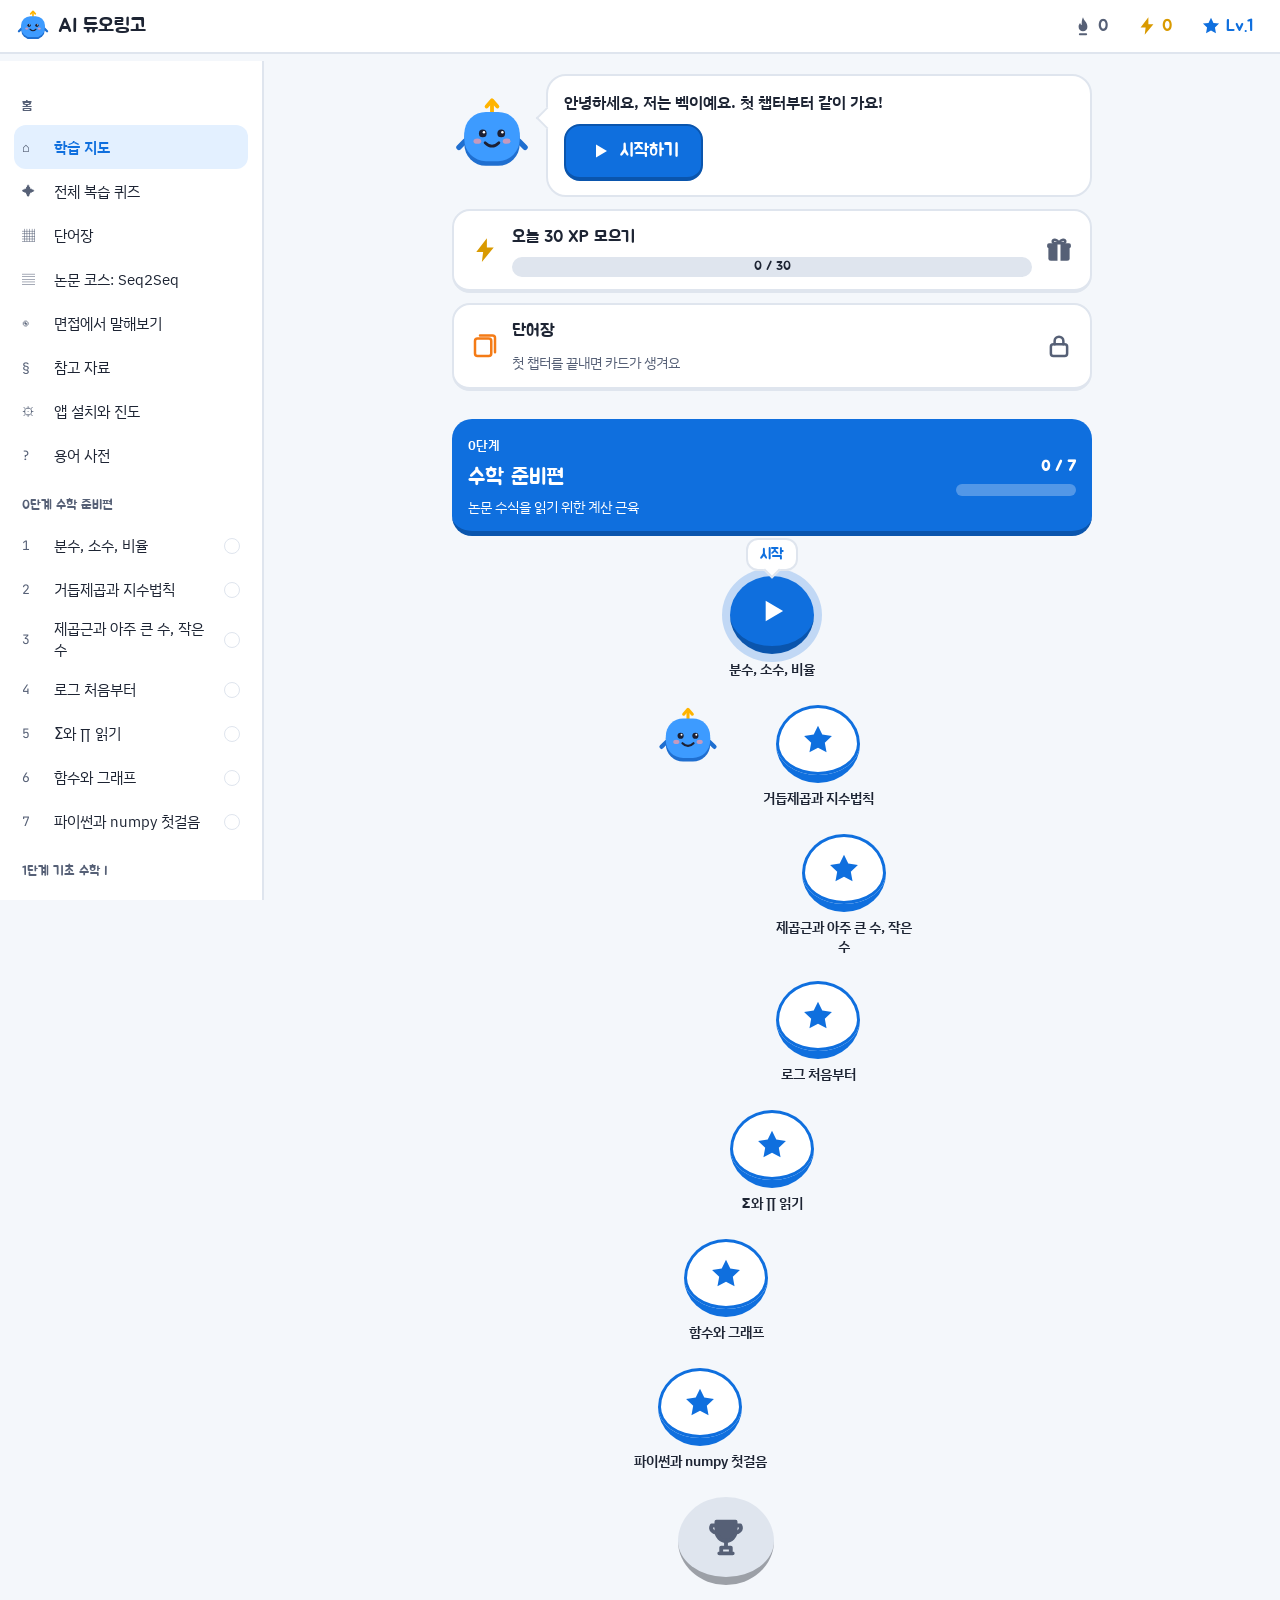
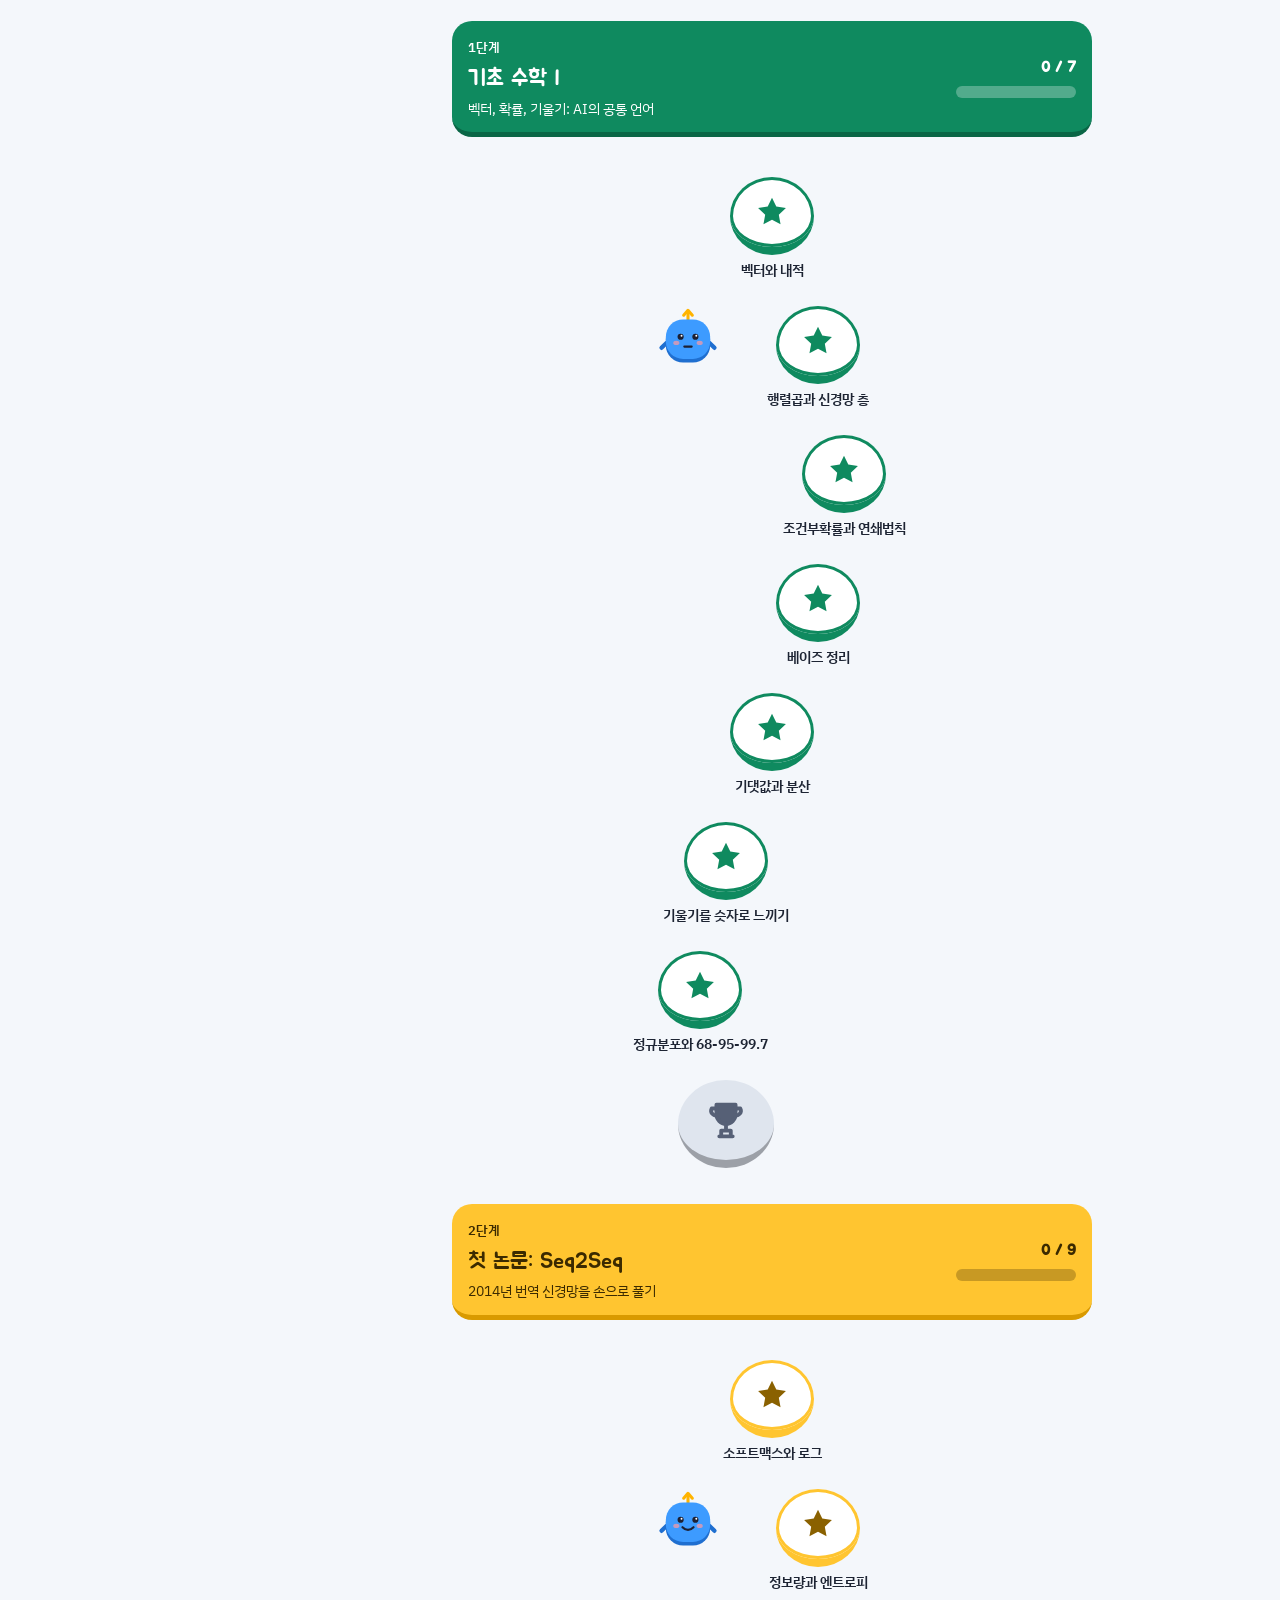
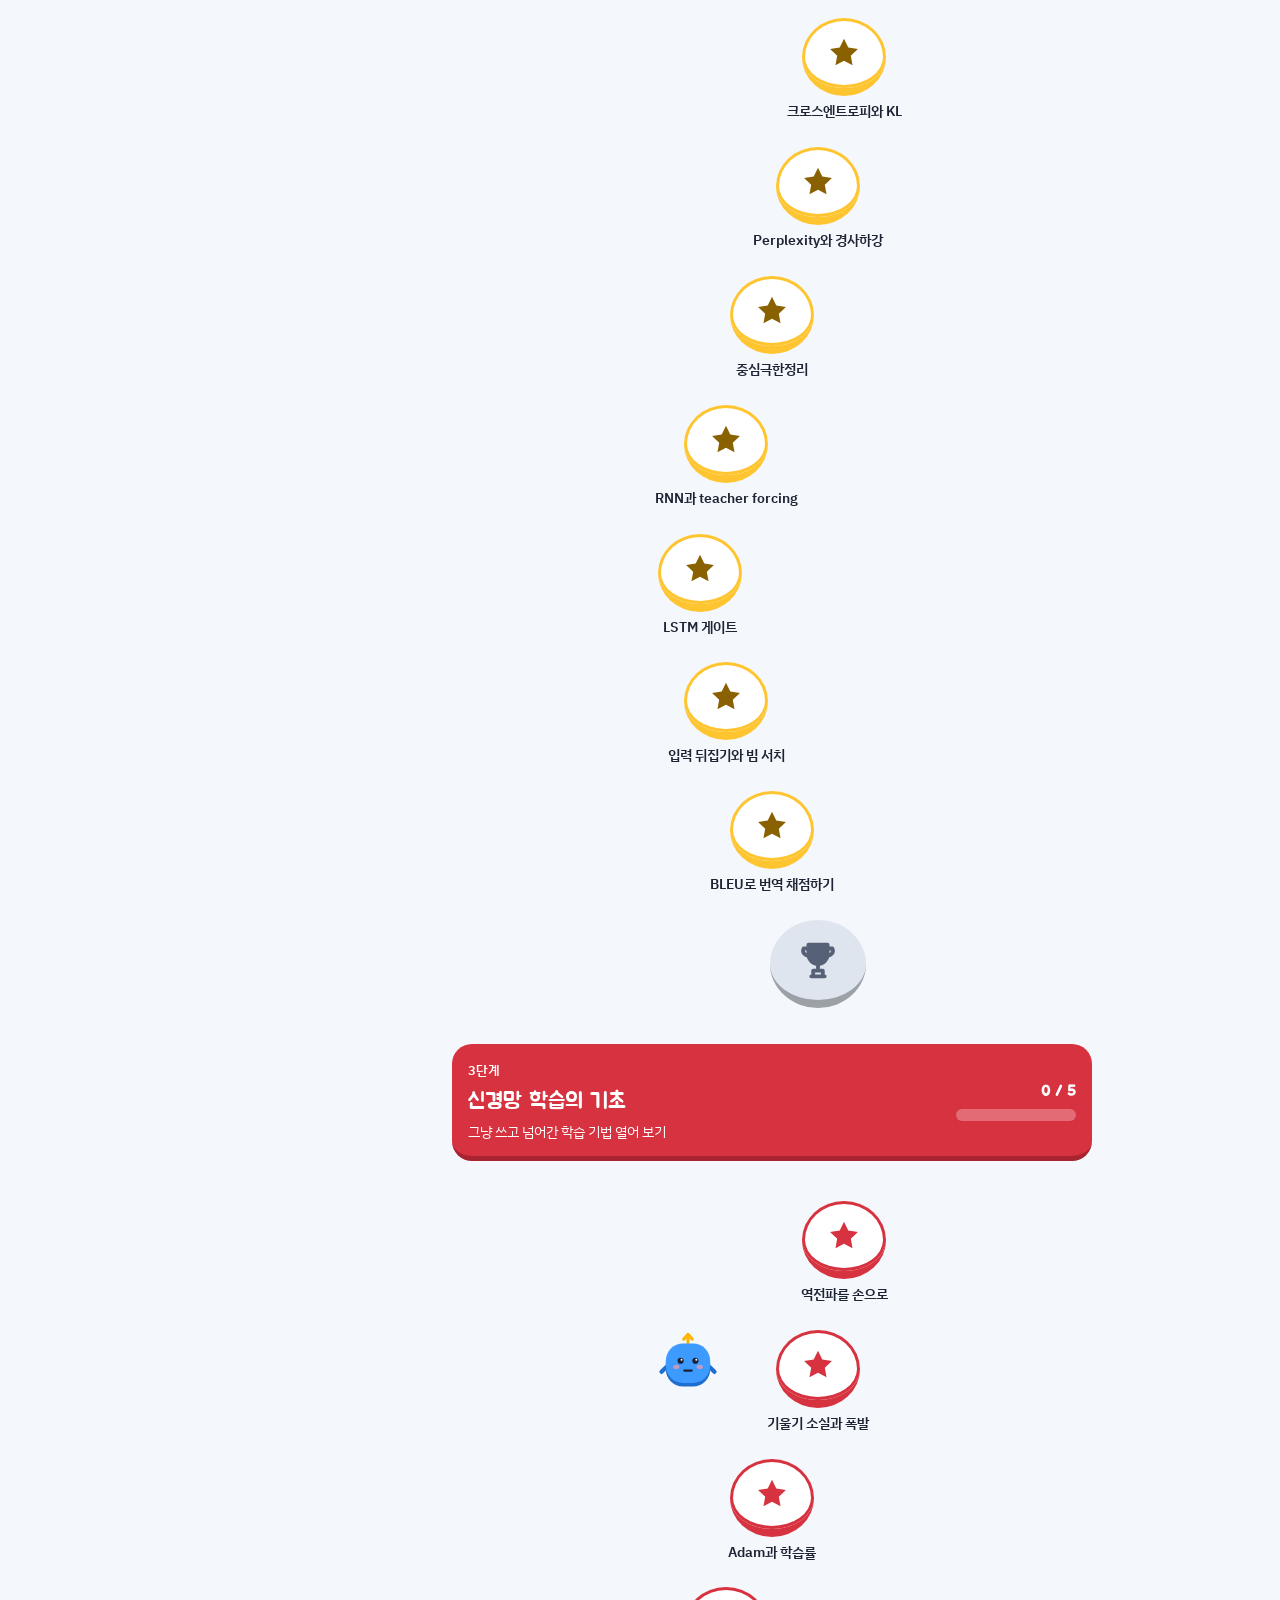
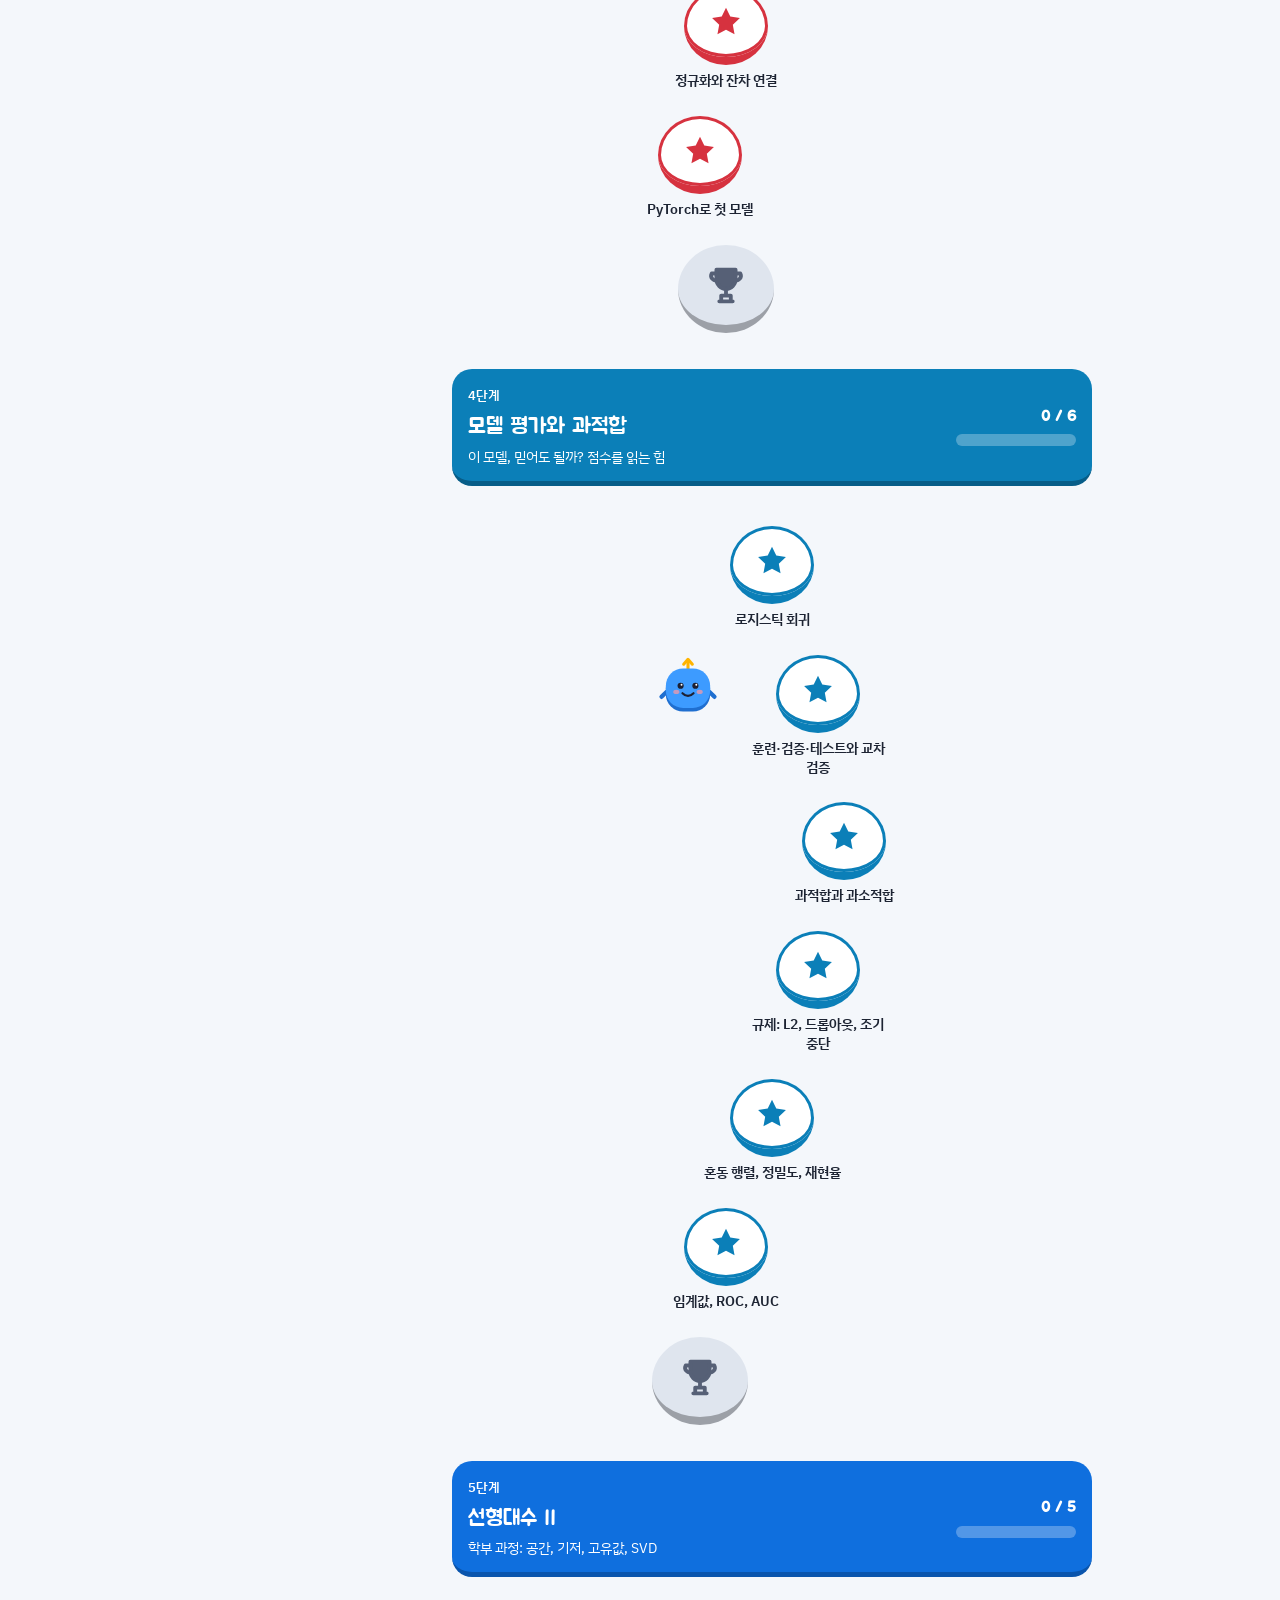
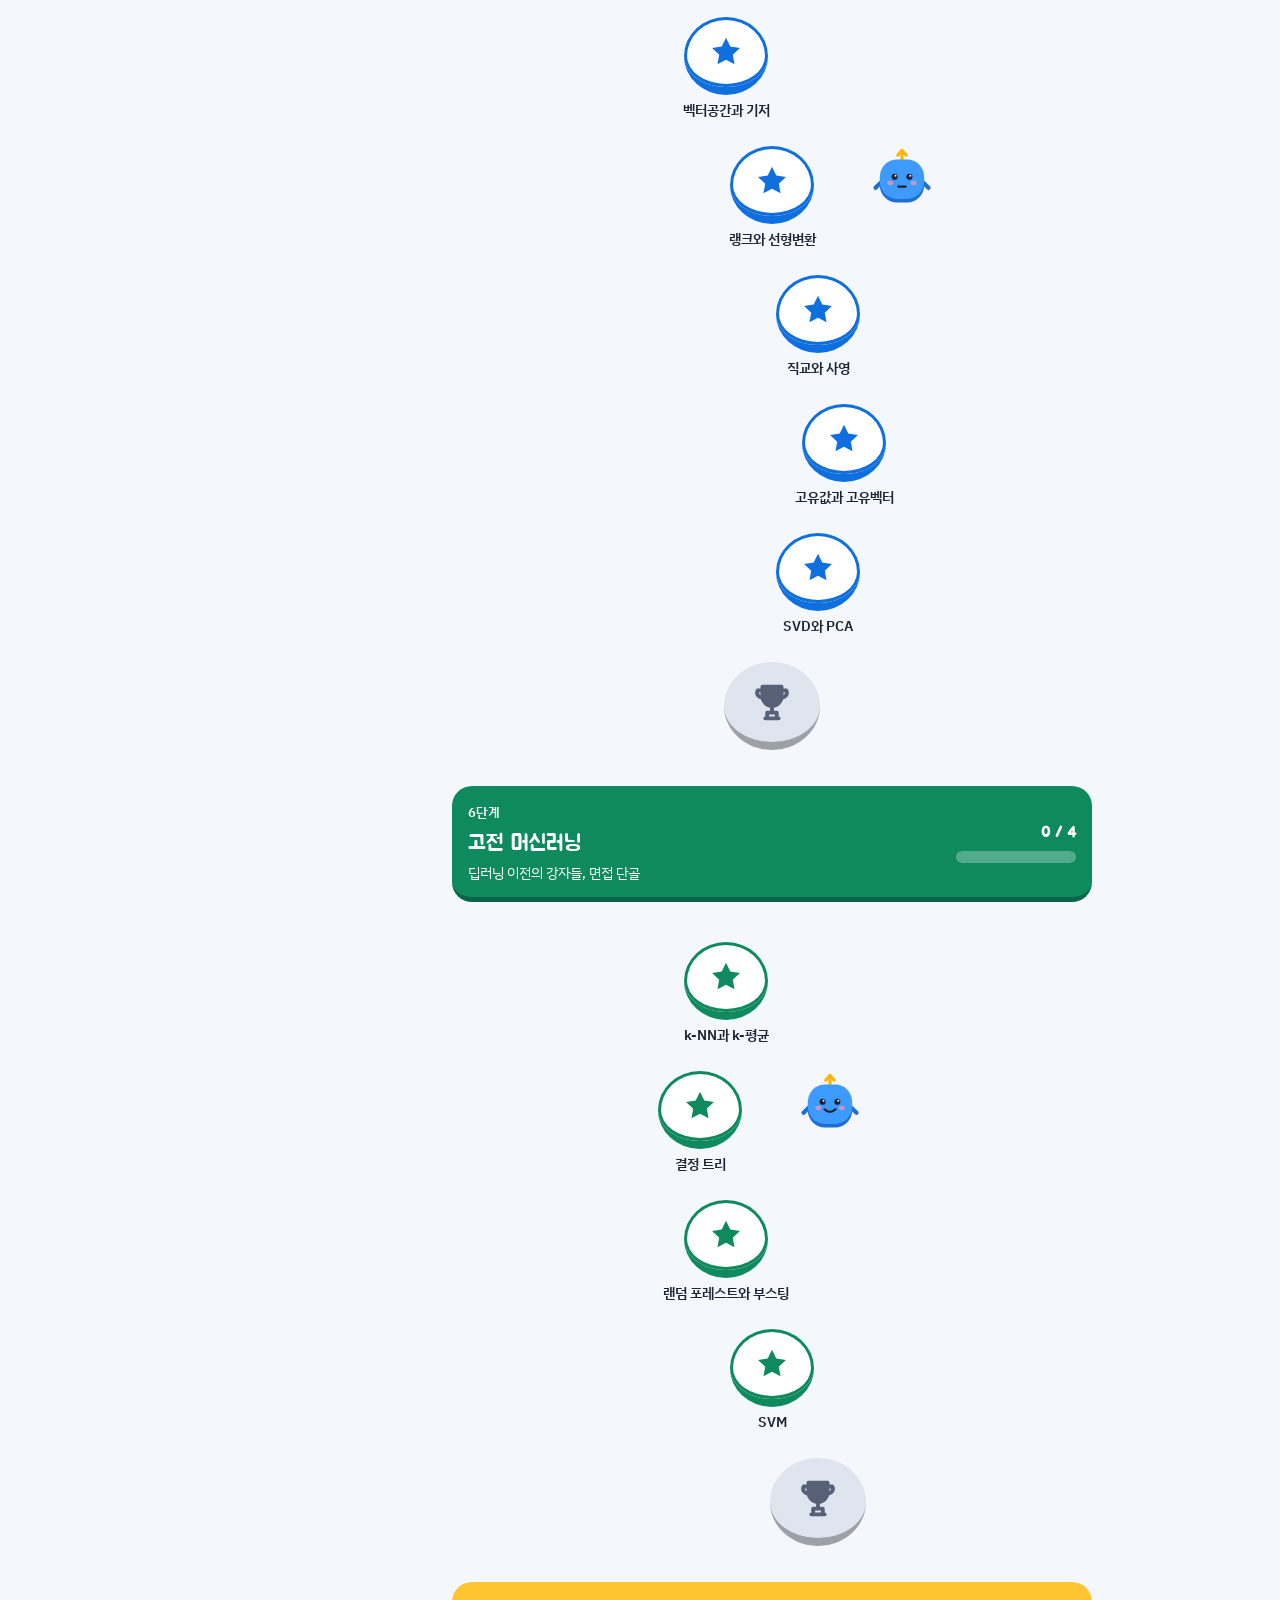
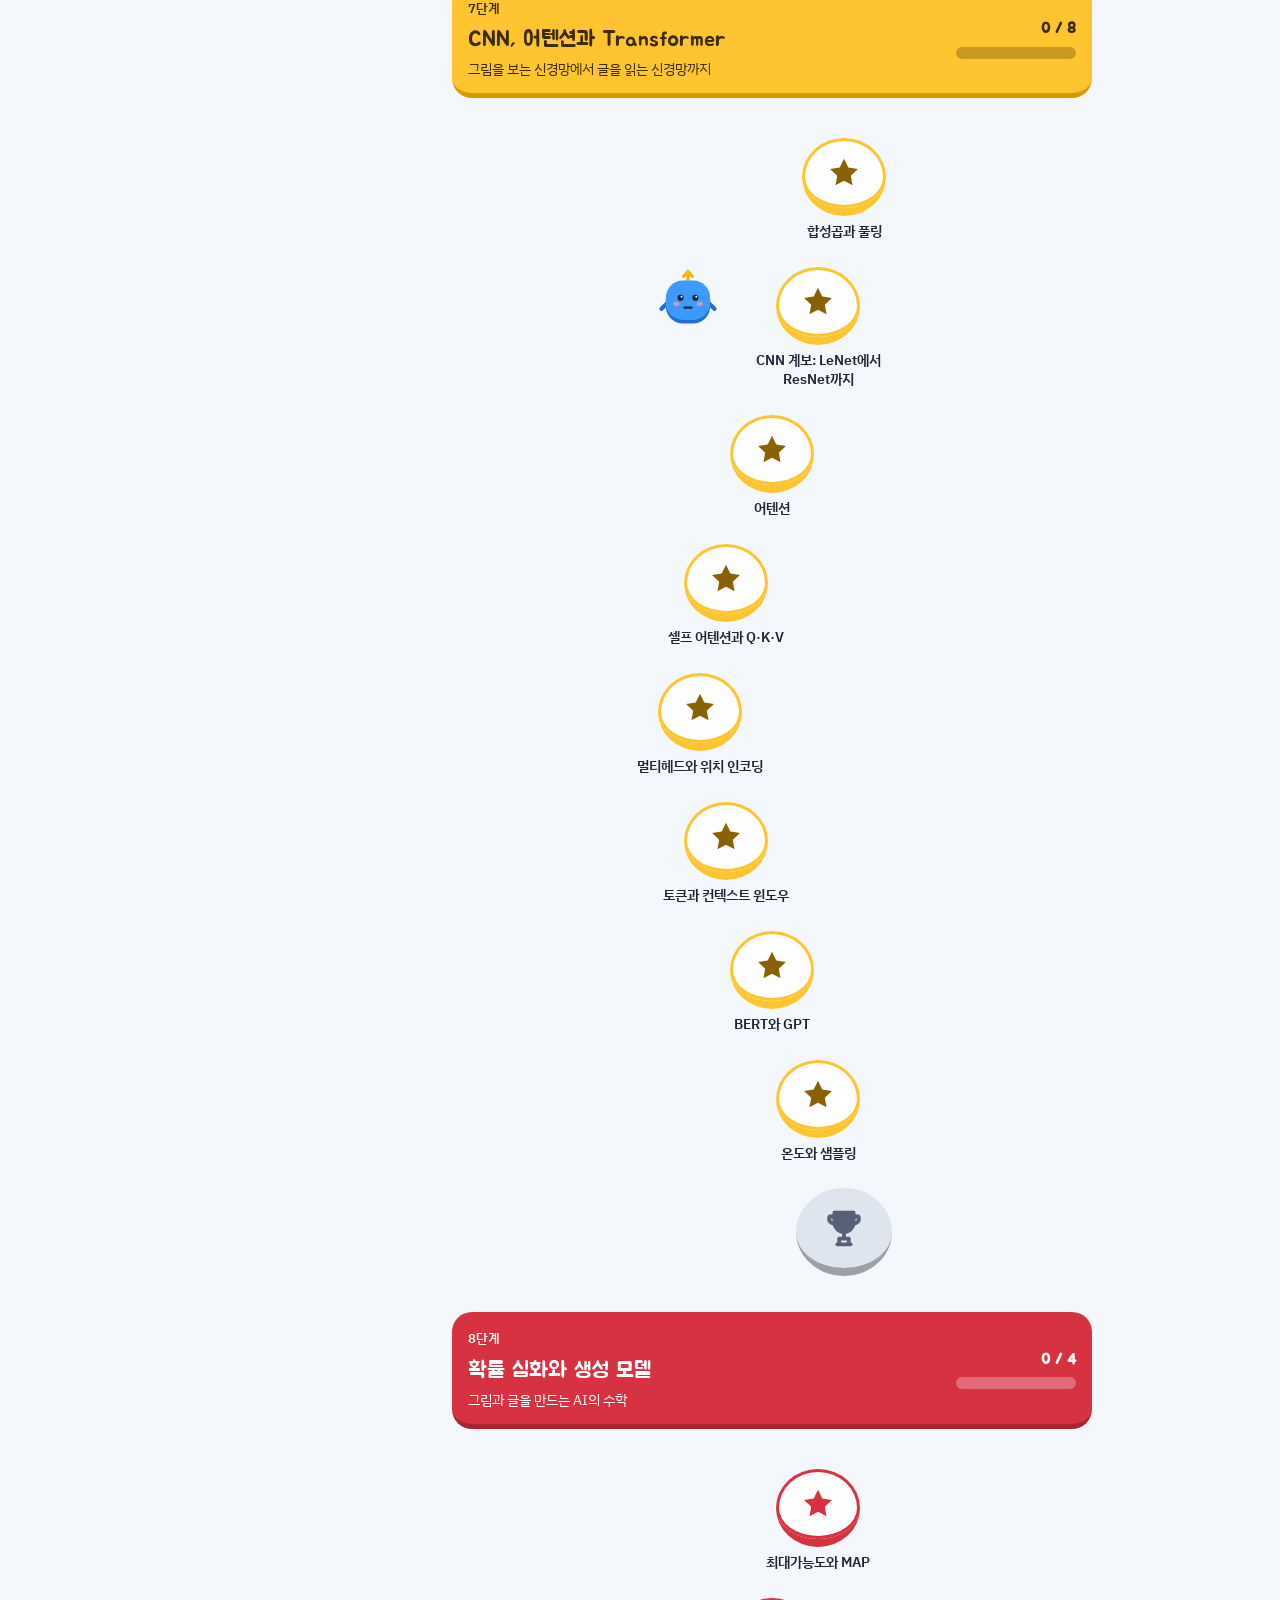
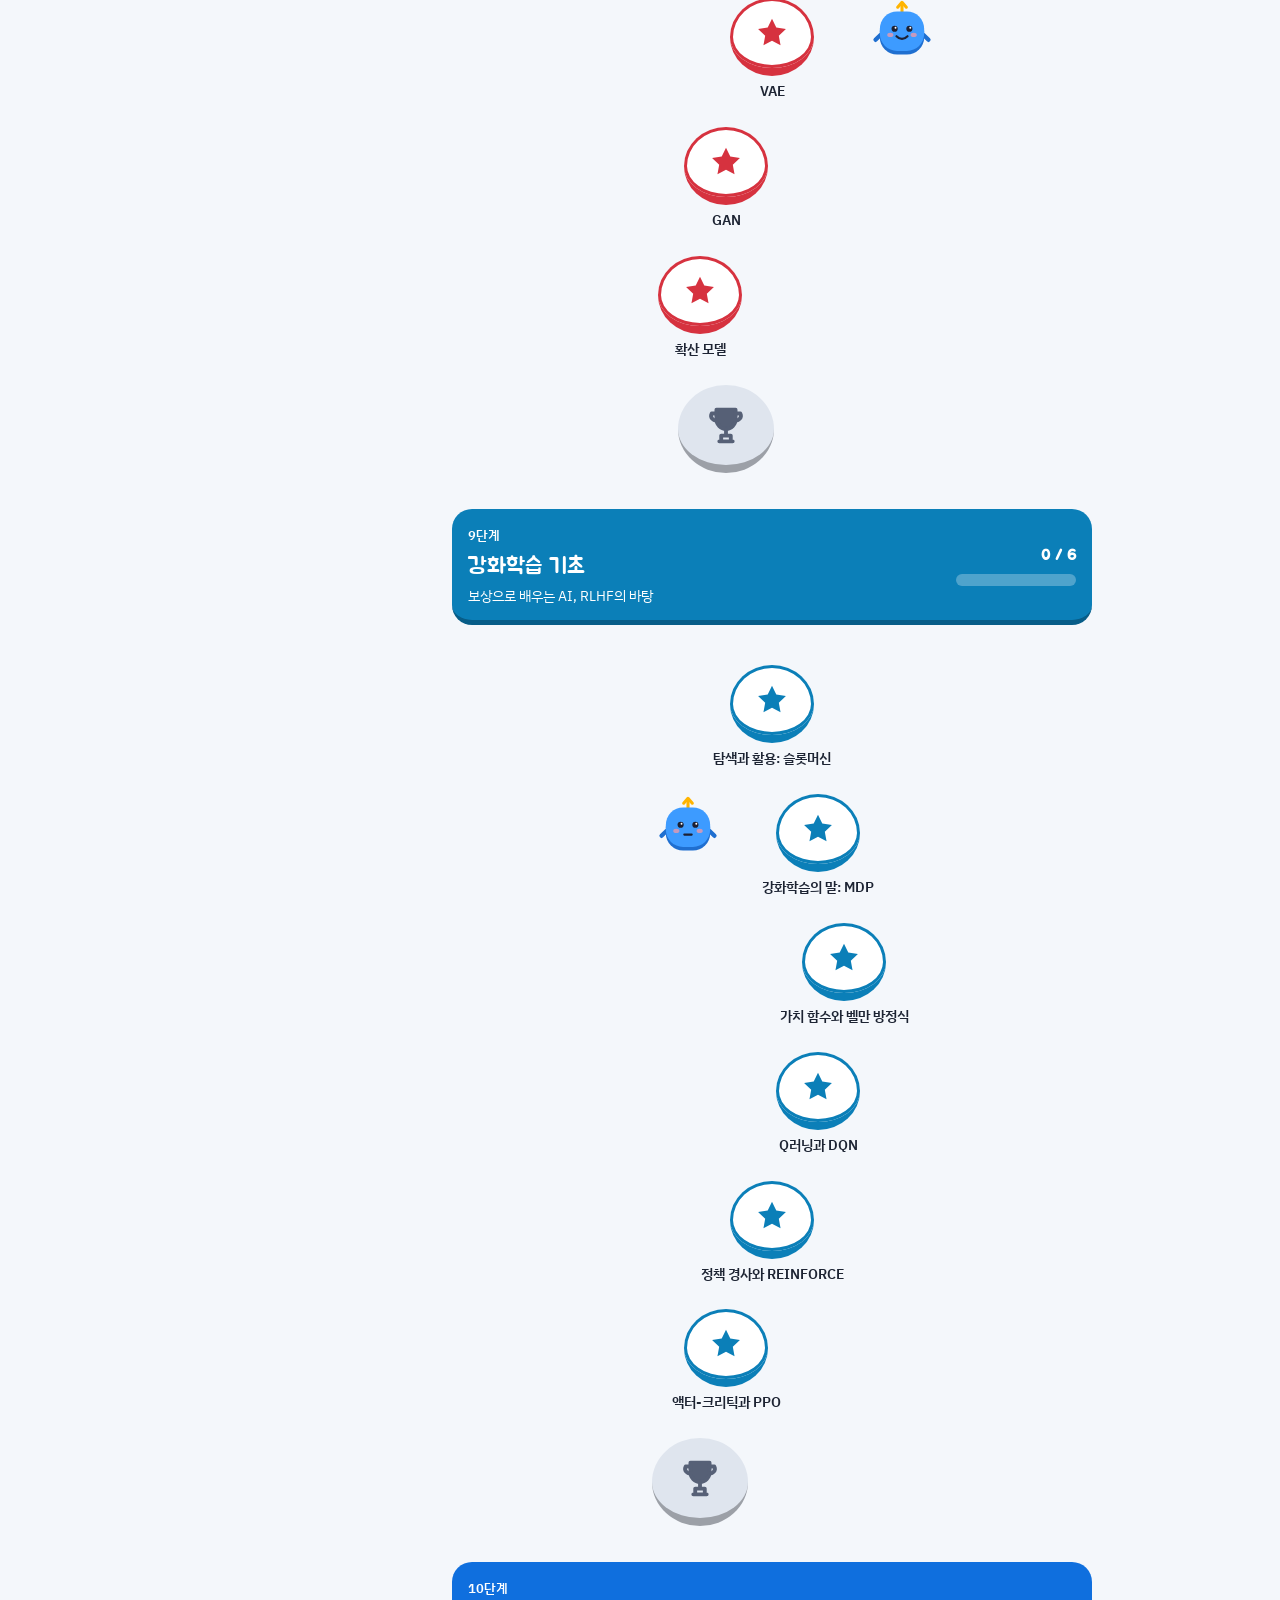
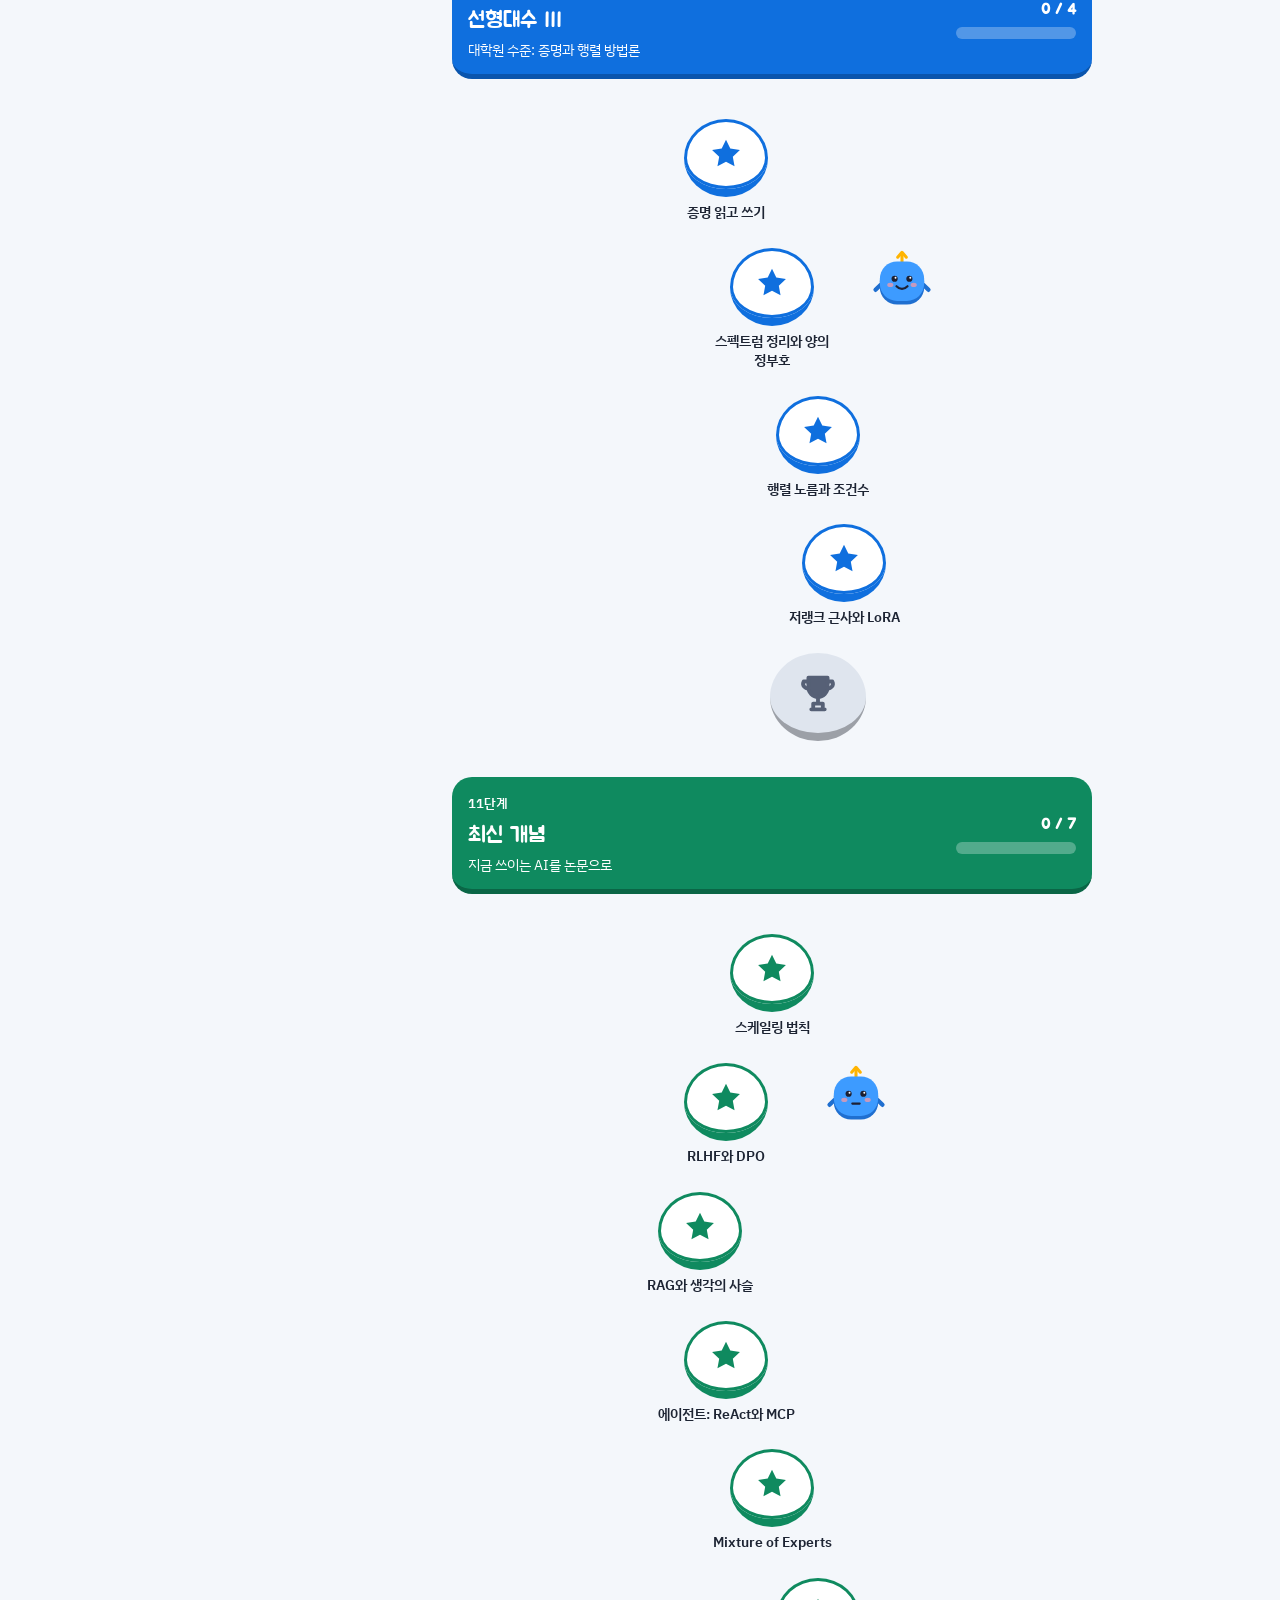
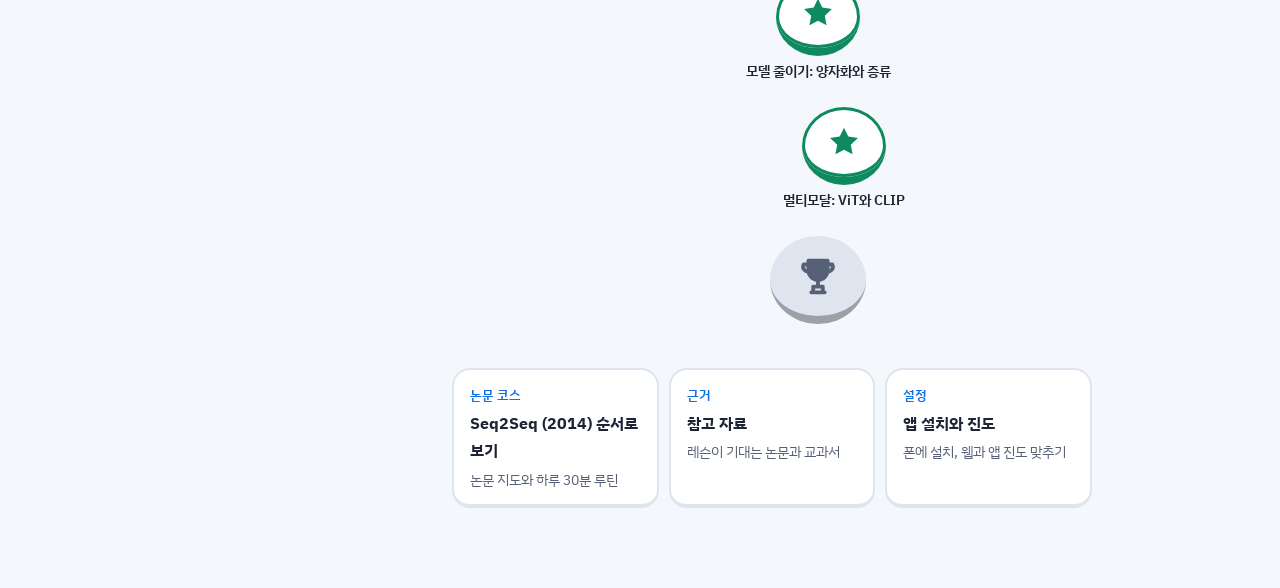
==== commit d251048f: "Add vocab cards with Leitner spaced review; link RLHF to the new RL chapters Co-Authored-By: Claude " ====
--- a/public/index.html
+++ b/public/index.html
@@ -441,7 +441,7 @@
 .fab{display:none}
 
 /* 아래 탭 (폰). 1024px부터는 왼쪽 목차가 그 일을 한다 */
-.tabs{position:fixed;left:0;right:0;bottom:0;z-index:30;display:grid;grid-template-columns:repeat(4,1fr);background:var(--card);border-top:2px solid var(--line);
+.tabs{position:fixed;left:0;right:0;bottom:0;z-index:30;display:grid;grid-template-columns:repeat(5,1fr);background:var(--card);border-top:2px solid var(--line);
   padding:6px max(8px,env(safe-area-inset-left,0px)) calc(6px + env(safe-area-inset-bottom,0px)) max(8px,env(safe-area-inset-right,0px))}
 .tab{display:grid;justify-items:center;gap:2px;min-height:52px;padding:6px 4px;border:2px solid transparent;border-radius:14px;background:none;color:var(--muted);text-decoration:none;font-size:13px;cursor:pointer;-webkit-tap-highlight-color:transparent}
 .tab .ico{width:26px;height:26px}
@@ -713,6 +713,68 @@
 .later-list{list-style:none;margin:10px 0 28px;padding:0;display:flex;flex-wrap:wrap;gap:8px}
 .later-list li{font-size:14px;padding:6px 12px;border:2px solid var(--line);border-radius:999px;background:var(--card);color:var(--muted)}
 
+/* ---------- 단어장 ---------- */
+.tab{position:relative}
+.tab-badge{position:absolute;top:2px;left:calc(50% + 6px);min-width:20px;height:20px;padding:0 5px;border-radius:10px;background:var(--coral);color:#fff;font-style:normal;font-family:var(--f-display);font-size:12px;line-height:20px;text-align:center;box-shadow:0 0 0 2px var(--card)}
+.vquest{margin-top:10px}
+.vq-sub{font-size:13.5px;color:var(--muted)}
+.vbadge{display:grid;place-items:center;min-width:34px;height:34px;padding:0 8px;border-radius:17px;background:var(--coral);color:#fff;font-family:var(--f-display);font-size:17px;flex:none}
+.vtoday{display:grid;grid-template-columns:1fr 1fr;gap:10px;margin:4px 0 8px}
+.vnote{font-size:14px;padding:10px 14px;border-radius:14px;background:var(--accent-soft);color:var(--ink);margin:8px 0}
+.vempty .say .btn{margin-top:4px}
+.vshelf-wrap{margin:6px 0 4px}
+.vshelf{display:grid;grid-template-columns:repeat(6,minmax(0,1fr));gap:8px;align-items:end;padding:14px 10px 0;border-bottom:8px solid color-mix(in srgb,var(--sun-d) 70%,var(--ink));border-radius:0 0 6px 6px;background:linear-gradient(transparent 70%,color-mix(in srgb,var(--sun) 14%,transparent))}
+.vbox{--bx:var(--coral);--bx-d:color-mix(in srgb,var(--coral) 70%,#000);display:grid;justify-items:center;gap:2px;text-align:center;min-width:0;padding-bottom:6px}
+.vbox.vb2{--bx:var(--flame)}.vbox.vb3{--bx:var(--sun)}.vbox.vb4{--bx:var(--sky)}.vbox.vb5{--bx:var(--accent)}.vbox.vb6{--bx:var(--mint)}
+.vbox{--bx-d:color-mix(in srgb,var(--bx) 68%,#000)}
+.vstack{position:relative;width:78%;height:34px}
+.vstack i{position:absolute;left:calc(8% + var(--k) * 3%);right:calc(8% + var(--k) * 3%);bottom:calc(var(--k) * 4px);height:30px;border-radius:5px;background:var(--card);border:2px solid var(--line);transform:rotate(calc((var(--k) - 2.5) * 3deg))}
+.vbox-front{width:100%;height:44px;margin-top:-14px;position:relative;border-radius:8px 8px 10px 10px;background:var(--bx);border-bottom:5px solid var(--bx-d);display:grid;place-items:center}
+.vbox-front b{font-family:var(--f-display);font-weight:400;font-size:22px;color:#fff;text-shadow:0 1px 0 rgba(0,0,0,.25)}
+.vbox.vb3 .vbox-front b{color:#3b2a00;text-shadow:none}
+.vbox.empty .vbox-front{background:var(--line);border-bottom-color:color-mix(in srgb,var(--line) 70%,#000)}
+.vbox.empty .vbox-front b{color:var(--muted);text-shadow:none}
+.vbox small{font-family:var(--f-display);font-size:14px;color:var(--ink);margin-top:4px;white-space:nowrap}
+.vbox span{font-size:11.5px;color:var(--muted);line-height:1.25}
+@media (max-width:480px){.vshelf{gap:5px;padding-inline:4px}.vbox small{font-size:12.5px}.vbox span{font-size:10.5px}.vbox-front b{font-size:19px}}
+.vsearch{width:100%;min-height:48px;padding:10px 14px;border:2px solid var(--line);border-radius:14px;background:var(--card);color:var(--ink);font:inherit;margin:8px 0 6px}
+.vsearch:focus{border-color:var(--accent);outline:none}
+.vlist{display:grid;gap:8px}
+.vrow{display:flex;gap:12px;align-items:flex-start;padding:12px 14px;border:2px solid var(--line);border-radius:16px;background:var(--card)}
+.vrow.leech{border-color:color-mix(in srgb,var(--bad) 55%,var(--line))}
+.vrow-main{display:grid;gap:2px;min-width:0;flex:1}
+.vrow-main b{font-size:16px}.vrow-main span{font-size:14px;color:var(--ink);line-height:1.5}
+.vrow-main small{font-size:12.5px;color:var(--muted)}
+.vchip{flex:none;font-family:var(--f-display);font-size:13px;padding:2px 10px;border-radius:999px;background:var(--line);color:var(--ink);white-space:nowrap;margin-top:2px}
+.vchip.vb1{background:var(--coral);color:#fff}.vchip.vb2{background:var(--flame);color:#fff}.vchip.vb3{background:var(--sun);color:#3b2a00}
+.vchip.vb4{background:#0b7fb8;color:#fff}.vchip.vb5{background:var(--accent);color:var(--on-accent)}.vchip.vb6{background:var(--good);color:#fff}
+.vleech{display:inline-block;margin-left:8px;font-family:var(--f-body);font-weight:600;font-size:12px;padding:1px 8px;border-radius:999px;background:var(--bad-soft);color:var(--bad);vertical-align:2px}
+.vhow{margin-top:28px;padding:12px 16px}
+.vhow summary{cursor:pointer;font-weight:600}
+.vhow p{font-size:14.5px}
+/* 세션 */
+.pr-q.long{font-size:19px}
+.pr-opt.vlong{font-size:15.5px;line-height:1.45;text-align:left}
+.pr-opt.gone{opacity:.3}
+.vback{display:grid;gap:1px;padding:8px 12px;margin:4px 0;border-radius:12px;background:var(--card);color:var(--ink)}
+.vback b{font-family:var(--f-display);font-weight:400;font-size:18px;color:var(--ink)!important}
+.vback span{font-size:14px}
+.vback .vfrom{font-size:13px;color:var(--muted)}
+.vleech-line{font-weight:600}
+.vtype{font-family:var(--f-body)!important;font-size:20px}
+.vtools{display:flex;flex-wrap:wrap;gap:10px}
+.vm-grid{display:grid;grid-template-columns:minmax(0,2fr) minmax(0,3fr);gap:10px}
+.vm-col{display:grid;gap:10px;align-content:start}
+.vm-item{min-height:56px;padding:10px 12px;border-radius:14px;border:2px solid var(--line);border-bottom-width:4px;background:var(--card);color:var(--ink);font:inherit;font-size:15px;line-height:1.4;text-align:left;cursor:pointer;-webkit-tap-highlight-color:transparent}
+.vm-item.L{font-family:var(--f-display);font-size:17px;text-align:center}
+.vm-item.R{font-size:13.5px}
+.vm-item.sel{border-color:var(--accent);background:var(--accent-soft)}
+.vm-item.right{border-color:var(--good);background:var(--good-soft);color:var(--good);opacity:.7;cursor:default}
+.vm-item.wrong{border-color:var(--bad);background:var(--bad-soft)}
+@media (prefers-reduced-motion:no-preference){.vm-item.wrong{animation:shake .3s}.vm-item.right{animation:lvpop .3s}}
+@media (hover:hover){.vm-item:not(:disabled):hover{border-color:var(--accent)}}
+.pr-end .vshelf-wrap{width:100%}
+
 </style>
 </head>
 <body>
@@ -732,7 +794,7 @@
 <script src="vendor/marked.min.js"></script>
 <script src="vendor/katex.min.js"></script>
 <script>
-const PAGES = [{"id": "home", "short": "교재 소개", "md": "# 하루 30분, 논문 한 편으로 배우는 AI 수학\n\n> 교재 대상: 고등 수학을 거의 잊은 비전공자도 따라올 수 있게 썼습니다. 0단계 수학 준비편부터 시작하세요.\n> 진행 방식: 하루 30분, 주 5일. 레슨마다 필수 부분만 하면 30분, \"(선택)\" 표시는 시간이 남을 때만\n> 전체 길: 수학 준비편 → 기초 수학 → Seq2Seq 논문 → … → 대학원 선형대수와 최신 AI까지 12단계 (앱 첫 화면의 학습 길)\n> 선생님 역할: Claude\n\n---\n\n## 1. 왜 이 논문인가\n\n**선정 논문:** Ilya Sutskever, Oriol Vinyals, Quoc V. Le,\n*\"Sequence to Sequence Learning with Neural Networks\"*, NIPS 2014\n(arXiv: https://arxiv.org/abs/1409.3215, 본문 9쪽 정도)\n\n이 논문을 고른 이유는 세 가지입니다.\n\n1. **짧고 아이디어가 하나다.** \"문장을 벡터 하나로 압축(인코더)했다가, 그 벡터에서 다른 문장을 한 단어씩 만들어 낸다(디코더).\" 이게 전부입니다. 수식도 사실상 두 개뿐입니다.\n2. **배우고 싶은 주제가 모두 자연스럽게 등장한다.**\n   | 배우고 싶은 주제 | 논문에서 등장하는 곳 |\n   |---|---|\n   | 선형대수 (벡터, 행렬곱) | 단어 임베딩(1000차원), LSTM의 핵심 계산 `Wx + b` |\n   | 베이즈 정리·조건부확률 | 식 (1): 번역 확률을 단어별 조건부확률의 곱으로 분해 |\n   | 엔트로피·크로스엔트로피 | 학습 목표: 정답 번역의 로그 확률 평균을 최대화, 보고된 perplexity |\n   | Teacher forcing | 학습할 때 디코더에 \"정답 이전 단어\"를 넣어 주는 방식 |\n   | 중심극한정리 | 파라미터 초기화(균등분포 ±0.08), 미니배치(128개) 평균 그래디언트 |\n3. **현재 AI(GPT, Claude 같은 LLM)의 직계 조상이다.** \"앞 단어들이 주어졌을 때 다음 단어의 확률\"을 학습한다는 핵심이 지금도 그대로입니다. 이 논문을 이해하면 Transformer 논문으로 넘어가기가 훨씬 쉽습니다.\n\n> **용어 메모:** 요청하신 \"앤트로픽 관련 사항\"은 **엔트로피(entropy)** 와 **크로스엔트로피(cross-entropy)** 를 뜻하는 것으로 이해하고 교재를 구성했습니다. (Anthropic은 회사 이름이고, 이름의 어원은 \"인간의/인류의(anthropic)\"입니다. 정보이론의 entropy와는 다른 단어예요.)\n\n---\n\n## 2. 하루 30분 루틴\n\n매일 같은 순서로 진행합니다. 시간은 대략적인 기준이에요.\n\n| 단계 | 시간 | 하는 일 |\n|---|---|---|\n| ① 목표 확인 | 1분 | 오늘 끝나면 무엇을 할 수 있어야 하는지 읽기 |\n| ② 개념 + 직관 | 8분 | 설명을 읽으며 **손으로 그림 그리기** |\n| ③ 예제 따라하기 | 6분 | 계산 예제를 종이에 직접 다시 풀기 (답 보지 말고) |\n| ④ 능동 연습 | 10분 | 손계산 문제 + 짧은 numpy 코드 실행·수정 |\n| ⑤ 셀프 체크 | 4분 | 퀴즈 풀고 맨 아래 정답 확인 |\n| ⑥ 한 줄 정리 | 1분 | \"오늘 배운 것을 논문의 어느 부분에서 쓰는가\"를 학습노트에 한 줄 |\n\n**규칙 세 가지**\n- 정답은 항상 파일 맨 아래 `<details>` 안에 숨어 있습니다. **먼저 풀고 열어 보세요.**\n- 코드는 복사-붙여넣기보다 **직접 타이핑**하세요. 숫자를 바꿔 보는 것이 진짜 공부입니다.\n- 막히면 10분 넘게 붙잡지 말고 표시해 두고 넘어가세요. 다음 날 처음 5분에 다시 봅니다.\n\n**준비물:** 노트, 펜, Python 3 + numpy (`pip install numpy`). Google Colab을 써도 됩니다.\n\n---\n\n## 3. 전체 일정 (4주, 20회)\n\n### 1주차: 논문을 읽기 위한 언어 (선형대수 + 확률)\n| 일차 | 주제 | 논문 연결 |\n|---|---|---|\n| [Day 01](#day01) | 논문 지도 그리기 + 벡터와 내적 | 단어 임베딩 (2장) |\n| [Day 02](#day02) | 행렬곱 = 신경망의 층, shape 읽기 | LSTM 계산, 160,000×1000 임베딩 (3.4절) |\n| [Day 03](#day03) | 확률, 조건부확률, 연쇄법칙 | 식 (1) (2장) |\n| [Day 04](#day04) | 베이즈 정리 | 번역을 확률로 보는 관점, argmax 디코딩 (3.2절) |\n| [Day 05](#day05) | 소프트맥스와 로그 | 출력층: 80,000개 단어 위 확률분포 (2장) |\n\n### 2주차: 모델은 어떻게 배우는가 (정보이론 + 학습)\n| 일차 | 주제 | 논문 연결 |\n|---|---|---|\n| [Day 06](#day06) | 정보량과 엔트로피 | \"불확실성\"의 수치화 |\n| [Day 07](#day07) | 크로스엔트로피, KL 발산 | 학습 목표: 로그 확률 최대화 (3.2절) |\n| [Day 08](#day08) | Perplexity, 경사하강 | 역순 입력으로 perplexity 5.8→4.7 (3.3절) |\n| [Day 09](#day09) | 중심극한정리 | ±0.08 초기화, 배치 128 (3.4절) |\n| [Day 10](#day10) | RNN 한 스텝 손계산 + teacher forcing | 디코더 학습 방식 (2장, 3.4절) |\n\n### 3주차: 논문의 모델 해부\n| 일차 | 오늘 배울 수학 | 논문에서 쓰이는 곳 |\n|---|---|---|\n| [Day 11](#day11) | LSTM 게이트 (시그모이드 밸브, 기억 더하기) | 4층 LSTM (1장, 3.4절) |\n| [Day 12](#day12) | 입력 뒤집기, 빔 서치 | 3.2절, 3.3절, 표 1 |\n| [Day 13](#day13) | BLEU 점수 (n-gram 정밀도, 기하평균) | BLEU 34.81 대 33.30 (3.6절) |\n\n기울기 자르기와 미니 프로젝트는 3단계 \"신경망 학습의 기초\"에서 이어집니다.\n\n---|---|\n| Day 11 | Teacher forcing 심화: exposure bias, scheduled sampling |\n| Day 12 | 기울기 소실과 LSTM의 게이트 (시그모이드, 원소별 곱) |\n| Day 13 | 인코더-디코더와 고정 길이 벡터 v |\n| Day 14 | 입력 문장 뒤집기 트릭은 왜 통했나 |\n| Day 15 | 빔 서치 (beam search) 손으로 해보기 |\n\n### 4주차: 논문 정독과 미니 구현\n| 일차 | 주제 |\n|---|---|\n| Day 16 | Gradient clipping (노름 5) + 벡터 노름 복습 |\n| Day 17 | BLEU 점수 계산해 보기 |\n| Day 18 | 논문 1~3장 정독 (지금까지 배운 것으로 읽기) |\n| Day 19 | 미니 프로젝트: \"숫자열 뒤집기\" seq2seq 만들기 |\n| Day 20 | 논문 4~5장 + 회고, 다음 논문(Attention) 예고 |\n\n---\n\n## 4. 기호 읽는 법\n\n수식이 나오면 이 표로 돌아오세요. 기호는 긴 말을 줄여 쓴 약속일 뿐입니다.\n\n| 기호 | 읽는 법 | 뜻 | 처음 나오는 날 |\n|---|---|---|---|\n| $\\sum$ | 시그마 | 전부 더한다. $\\sum_i a_i$ 는 a₁ + a₂ + ... | 준비 5 |\n| $\\lVert a \\rVert$ | a의 노름 | 벡터 a의 길이. ‖ 두 줄은 Day 07의 KL 발산 $D_{KL}(p\\,\\|\\,q)$에서는 \"p와 q를 비교한다\"는 칸막이로 쓰여 뜻이 다릅니다 | Day 01 |\n| $\\prod$ | 파이 | 전부 곱한다. $\\prod_t p_t$ 는 p₁ × p₂ × ... | 준비 5 |\n| $P(A \\mid B)$ | B일 때 A의 확률 | 세로줄 뒤가 이미 알고 있는 조건 | Day 03 |\n| $\\propto$ | 비례한다 | 상수배만큼만 다르다 | Day 04 |\n| $\\arg\\max$ | 아그맥스 | 가장 큰 점수를 받은 후보 (점수 자체가 아님) | Day 04 |\n| $\\hat{T}$ | T 햇 | 모델이 고른(추정한) T | Day 04 |\n| $\\exp(x)$, $e^x$ | e의 x제곱 | 같은 것을 쓰는 두 가지 방법. e ≈ 2.718 | 준비 2 |\n| $\\log$, $\\ln$ | 로그 | 이 교재에서 log는 자연로그 ln. 비트를 셀 때만 log₂ | 준비 4 |\n| $\\partial$ | 라운드 | 한 변수만 살짝 움직였을 때의 기울기 | 1단계 기울기 레슨 |\n| $\\mathcal{N}(\\mu, \\sigma^2)$ | 정규분포 | 평균 μ, 표준편차 σ인 종 모양 분포. 괄호 둘째 칸은 σ가 아니라 **분산** σ² | Day 09 |\n\n## 4-1. 논문 핵심 사실 카드 (계속 참조하세요)\n\n- 과제: WMT'14 영어 → 프랑스어 번역\n- 모델: 4층 LSTM, 층마다 1000개 셀, 단어 임베딩 1000차원\n- 어휘: 입력 160,000단어, 출력 80,000단어 (나머지는 `UNK`)\n- 초기화: 모든 파라미터를 균등분포 U(−0.08, 0.08)에서 뽑음\n- 학습: 모멘텀 없는 SGD, 학습률 0.7, 배치 128, 그래디언트 노름이 5를 넘으면 잘라냄\n- 핵심 트릭: **입력 문장의 단어 순서를 뒤집어서** 넣으면 성능이 크게 오름\n- 결과: LSTM 5개 앙상블 + 빔 서치로 BLEU 34.8 (통계 기반 기계번역 기준선 33.3)\n\n(각 수치는 해당 날짜에 논문 원문과 함께 다시 확인합니다.)\n\n---\n\n## 5. 학습 노트 양식 (매일 복사해서 쓰세요)\n\n```\n[Day __] 날짜: ____\n오늘의 핵심 한 문장:\n논문의 어디에 쓰이나:\n헷갈렸던 것 / 내일 다시 볼 것:\n스스로 매긴 이해도 (1~5):\n```\n", "link": ""}, {"id": "prep01", "short": "분수, 소수, 비율", "md": "# 준비 1. 분수, 소수, 비율\n\n30분 · 논문 연결: 확률은 전부 0과 1 사이의 비율입니다 (2장 식 (1))\n\n---\n\n## 오늘의 목표\n1. 분수, 소수, 퍼센트가 같은 수를 쓰는 세 가지 방법이라는 걸 안다.\n2. 분수끼리 곱하고 나누는 계산을 손으로 할 수 있다.\n3. \"전체 중 일부\"를 비율로 바꿔서 확률처럼 읽을 수 있다.\n\n**준비물:** 연필, 종이. 계산기는 마지막 확인용으로만 씁니다.\n\n---\n\n## 1. 개념 (8분)\n\n### 1-1. 같은 수, 세 가지 옷\n피자 한 판을 4조각으로 나눠 1조각을 먹었습니다.\n\n| 분수 | 소수 | 퍼센트 |\n|---|---|---|\n| 1/4 | 0.25 | 25% |\n| 1/2 | 0.5 | 50% |\n| 3/4 | 0.75 | 75% |\n| 1/10 | 0.1 | 10% |\n\n- **분수 → 소수**: 위를 아래로 나눕니다. 1 ÷ 4 = 0.25\n- **소수 → 퍼센트**: 100을 곱합니다. 0.25 × 100 = 25%\n\nAI 논문에서 확률은 거의 항상 **소수**로 씁니다. \"확률 0.75\"는 \"75%\"와 같은 말입니다.\n\n### 1-2. 비율 = 전체 중 일부\n반 학생 40명 중 10명이 안경을 씁니다. 안경 쓴 학생의 비율은\n\n10 / 40 = 1/4 = 0.25\n\n**분모(아래 숫자)는 \"어디 안에서 세는가\"**, 분자(위 숫자)는 \"그중 몇 개인가\"입니다. 이 감각이 1단계에서 배울 조건부확률의 전부입니다.\n\n### 1-3. 곱하기: 위는 위끼리, 아래는 아래끼리\n$$\\frac{1}{2} \\times \\frac{3}{4} = \\frac{1 \\times 3}{2 \\times 4} = \\frac{3}{8}$$\n\n말로 하면 \"절반의 3/4\". 소수로 하면 0.5 × 0.75 = 0.375 = 3/8. 같은 답입니다.\n\n**0과 1 사이의 수끼리 곱하면 더 작아집니다.** 0.5 × 0.5 = 0.25. 확률을 계속 곱하면 점점 0에 가까워지는 이유입니다.\n\n### 1-4. 나누기: 뒤집어서 곱한다\n$$\\frac{3}{10} \\div \\frac{4}{10} = \\frac{3}{10} \\times \\frac{10}{4} = \\frac{30}{40} = \\frac{3}{4}$$\n\n같은 분모(10)끼리 나누면 분모가 사라지고 **분자끼리의 나눗셈**만 남습니다. 이 한 줄을 기억해 두세요. 조건부확률 공식에서 그대로 다시 나옵니다.\n\n---\n\n## 2. 예제 따라하기 (6분)\n\n**문제.** 100명 중 40명이 코딩을 좋아하고, 그중 30명이 안경을 씁니다. 코딩 좋아하는 사람 *중에서* 안경 쓴 비율은?\n\n1. \"어디 안에서 세는가?\" → 코딩 좋아하는 40명. 이게 분모입니다.\n2. \"그중 몇 명?\" → 30명. 이게 분자입니다.\n3. 30 / 40 = 3/4 = **0.75**\n\n**같은 문제를 전체 비율로 풀어도 답이 같습니다.**\n- 전체 중 \"코딩 + 안경\" 비율: 30/100 = 0.3\n- 전체 중 \"코딩\" 비율: 40/100 = 0.4\n- 0.3 ÷ 0.4 = 0.75\n\n**미니 챌린지: 뉴스 헤드라인 함정.** \"AI에 관심 있는 사람의 60%가 수학을 좋아한다\"와 \"수학을 좋아하는 사람의 60%가 AI에 관심 있다\"는 같은 말일까요? 분모가 다릅니다. 앞 문장은 AI 관심자 안에서, 뒤 문장은 수학 좋아하는 사람 안에서 셉니다. 이 둘을 바꿔 끼우는 실수를 바로잡는 도구가 1단계의 베이즈 정리예요.\n\n이것이 1단계에서 배울 식 $P(B\\mid A) = P(A,B) / P(A)$의 정체입니다. 무서운 기호지만 계산은 방금 한 나눗셈입니다.\n\n---\n\n## 3. 능동 연습 (10분)\n\n### 손계산\n1. 3/5를 소수와 퍼센트로 바꾸세요.\n2. 0.2 × 0.5 = ?\n3. 2/3 × 3/4 = ? (약분까지)\n4. (6/10) ÷ (8/10) = ?\n5. 확률 0.5를 다섯 번 곱하면? 소수로 쓰세요.\n6. 80명 중 20명이 수학을 좋아합니다. 수학 좋아하는 사람 중 12명이 AI에 관심이 있습니다. 수학 좋아하는 사람 *중에서* AI 관심 있는 비율은?\n\n### 코드 (선택)\n```python\nprint(3 / 5)          # 분수 → 소수\nprint(0.2 * 0.5)\nprint((6/10) / (8/10))\nprint(0.5 ** 5)       # ** 는 거듭제곱 (내일 배워요)\n```\n\n---\n\n## 4. 셀프 체크 퀴즈 (4분)\n1. 0.4는 몇 퍼센트인가요?\n2. O/X: 0보다 크고 1보다 작은 두 수를 곱하면 결과는 두 수보다 작아진다.\n3. \"코딩 좋아하는 사람 중 안경 쓴 비율\"에서 분모는 무엇인가요?\n4. 분수로 나눌 때는 어떻게 바꿔서 계산하나요?\n\n---\n\n## 한 줄 정리\n비율은 \"어디 안에서 셀지(분모)\"를 먼저 정하는 것이고, 확률은 그 비율을 소수로 쓴 것이다.\n\n---\n\n<details>\n<summary>정답 보기 (먼저 풀고 열기!)<\/summary>\n\n**손계산**\n1. 3 ÷ 5 = **0.6**, **60%**\n2. **0.1**\n3. 6/12 = **1/2**\n4. 6 ÷ 8 = **0.75** (같은 분모끼리라 분자끼리 나누면 됩니다)\n5. 0.5 × 0.5 × 0.5 × 0.5 × 0.5 = **0.03125**. 다섯 번 곱하니 3%로 작아졌어요.\n6. 12 / 20 = **0.6**. 분모는 80이 아니라 수학 좋아하는 20명입니다.\n\n**퀴즈**\n1. 40%\n2. O. 예: 0.5 × 0.4 = 0.2는 0.5보다도, 0.4보다도 작습니다.\n3. 코딩 좋아하는 사람 수 (40명)\n4. 나누는 분수를 뒤집어서 곱합니다.\n<\/details>\n", "link": "논문 연결: 확률은 전부 0과 1 사이의 비율입니다 (2장 식 (1))", "lesson": true}, {"id": "prep02", "short": "거듭제곱과 지수법칙", "md": "# 준비 2. 거듭제곱과 지수법칙\n\n30분 · 논문 연결: 출력층의 소프트맥스는 $e^x$로 점수를 확률로 바꿉니다 (2장)\n\n---\n\n## 오늘의 목표\n1. $2^3$, $2^0$, $2^{-1}$이 각각 무엇인지 말할 수 있다.\n2. 지수법칙 세 가지를 숫자로 확인할 수 있다.\n3. 특별한 수 $e \\approx 2.718$을 만나고, $e^x$ 값표를 읽을 수 있다.\n\n**복습 (1분):** 0.5 × 0.5 = ? (답: 0.25)\n\n---\n\n## 1. 개념 (8분)\n\n### 1-1. 거듭제곱 = 같은 수를 여러 번 곱하기\n$$2^3 = 2 \\times 2 \\times 2 = 8$$\n\n- 아래 큰 숫자 2: **밑**. 무엇을 곱하나\n- 위 작은 숫자 3: **지수**. 몇 번 곱하나\n- 읽기: \"2의 3제곱\"\n\n| 식 | 뜻 | 값 |\n|---|---|---|\n| $2^1$ | 2 | 2 |\n| $2^2$ | 2×2 | 4 |\n| $2^3$ | 2×2×2 | 8 |\n| $10^3$ | 10×10×10 | 1000 |\n\n### 1-2. 0제곱과 음수 제곱: 표를 거꾸로 내려가기\n지수가 1 줄어들 때마다 값은 **밑으로 한 번 나눠집니다.**\n\n| 식 | 값 | 어떻게 |\n|---|---|---|\n| $2^3$ | 8 | |\n| $2^2$ | 4 | 8 ÷ 2 |\n| $2^1$ | 2 | 4 ÷ 2 |\n| $2^0$ | **1** | 2 ÷ 2 |\n| $2^{-1}$ | **1/2 = 0.5** | 1 ÷ 2 |\n| $2^{-2}$ | **1/4 = 0.25** | 0.5 ÷ 2 |\n\n외울 것은 두 줄입니다.\n- **0이 아닌 수는 0제곱하면 1**\n- **음수 제곱은 \"1 나누기\"**: $2^{-3} = 1/2^3 = 1/8$\n\n### 1-3. 지수법칙 세 가지 (숫자로 확인)\n| 법칙 | 숫자로 확인 |\n|---|---|\n| $a^m \\times a^n = a^{m+n}$ | $2^2 \\times 2^3 = 4 \\times 8 = 32 = 2^5$ |\n| $a^m \\div a^n = a^{m-n}$ | $2^5 \\div 2^2 = 32 \\div 4 = 8 = 2^3$ |\n| $(a^m)^n = a^{m \\times n}$ | $(2^2)^3 = 4^3 = 64 = 2^6$ |\n\n말로 하면 \"곱하면 지수끼리 더하고, 나누면 지수끼리 뺀다\". 2단계에서 배울 소프트맥스(점수를 확률로 바꾸는 계산)에서 **\"모든 점수(지수)에서 같은 수를 빼도 답이 같다\"**는 성질이 바로 둘째 줄에서 나옵니다. $e^{x-c} = e^x \\div e^c$라서, 똑같이 생긴 $e^c$가 분자와 분모에서 약분되기 때문이에요.\n\n### 1-4. 특별한 밑 e\nAI 논문에서 가장 많이 쓰는 밑은 2도 10도 아닌 **e ≈ 2.718**입니다. 자연에서 \"계속 불어나는 양\"을 다룰 때 저절로 나오는 수라서 '자연'상수라고 부릅니다. 지금은 **\"2와 3 사이의 정해진 수\"**로만 알아도 충분합니다.\n\n$e^x$는 `exp(x)`라고도 씁니다. 같은 뜻입니다.\n\n| x | −2 | −1 | 0 | 1 | 2 | 3 |\n|---|---|---|---|---|---|---|\n| $e^x$ | 0.135 | 0.368 | **1** | 2.718 | 7.389 | 20.09 |\n\n이 표에서 볼 두 가지:\n- $e^x$는 **항상 양수**입니다. x가 음수여도 0보다 큽니다.\n- x가 1 커질 때마다 약 **2.7배**씩 커집니다.\n\n\"점수가 음수여도 양수로 바꿔 준다\"는 성질 때문에 신경망은 $e^x$로 점수를 확률로 바꿉니다.\n\n**미니 챌린지: 종이접기로 달까지.** $2^{10} = 1024$, 대략 1000입니다. 종이(0.1 mm)를 42번 접으면 두께는 $0.1 \\times 2^{42}$ mm. $2^{42} = 2^{40} \\times 2^2 \\approx 1000^4 \\times 4$ = 4조. 0.1 mm × 4조 = 4억 mm = **약 40만 km**. 달까지 거리(약 38만 km)를 넘습니다. 지수법칙 하나로 계산기 없이 풀었어요.\n\n---\n\n## 2. 예제 따라하기 (6분)\n\n**문제.** $e^2 \\div e^1$을 계산기 없이 구하세요.\n\n1. 나누기니까 지수끼리 뺍니다: $e^{2-1} = e^1$\n2. 값표에서 $e^1 = 2.718$\n3. 확인: 7.389 ÷ 2.718 ≈ 2.718 ✓\n\n**문제.** $e^{0}$, $e^{-1}$은?\n- $e^0 = 1$ (0이 아닌 수의 0제곱은 1)\n- $e^{-1} = 1/e = 1/2.718 \\approx 0.368$\n\n---\n\n## 3. 능동 연습 (10분)\n\n### 손계산\n1. $3^2$, $3^0$, $3^{-1}$을 구하세요.\n2. $10^{-2}$를 소수로 쓰세요.\n3. $2^4 \\times 2^3$을 $2^{\\square}$ 꼴로 쓰고 값을 구하세요.\n4. $5^6 \\div 5^4$ = ?\n5. 값표를 보고 $e^3 \\div e^2$를 구하세요.\n6. $e^{-2}$는 1보다 큰가요, 작은가요? 값은?\n\n### 코드 (선택)\n```python\nimport math\nprint(2 ** 3, 2 ** 0, 2 ** -1)\nprint(math.e)           # 2.718...\nprint(math.exp(-1), math.exp(2))\n```\n\n---\n\n## 4. 셀프 체크 퀴즈 (4분)\n1. $7^0$ = ?\n2. O/X: $e^x$는 x가 음수이면 음수가 된다.\n3. $a^m \\times a^n$에서 지수는 어떻게 되나요?\n4. $2^{-2}$를 분수로 쓰면?\n\n---\n\n## 한 줄 정리\n지수가 1 줄면 밑으로 한 번 나누고, 곱하면 지수를 더한다. $e^x$는 언제나 양수다.\n\n---\n\n<details>\n<summary>정답 보기 (먼저 풀고 열기!)<\/summary>\n\n**손계산**\n1. 9, 1, 1/3 (≈ 0.333)\n2. 1/100 = **0.01**\n3. $2^{4+3} = 2^7$ = **128**\n4. $5^{6-4} = 5^2$ = **25**\n5. $e^{3-2} = e^1$ ≈ **2.718**\n6. 작습니다. $e^{-2} = 1/e^2 = 1/7.389$ ≈ **0.135**\n\n**퀴즈**\n1. 1\n2. X. 항상 양수입니다. $e^{-5}$도 0.0067로 0보다 큽니다.\n3. 더해집니다: $a^{m+n}$\n4. 1/4\n<\/details>\n", "link": "논문 연결: 출력층의 소프트맥스는 로 점수를 확률로 바꿉니다 (2장)", "lesson": true}, {"id": "prep03", "short": "제곱근과 아주 큰 수, 작은 수", "md": "# 준비 3. 제곱근과 아주 큰 수, 작은 수\n\n30분 · 논문 연결: 단어 160,000개, 파라미터 3억 8천4백만 개 (3.4절)\n\n---\n\n## 오늘의 목표\n1. 제곱근 √가 \"제곱의 반대\"라는 걸 알고, 피타고라스 정리로 화살표 길이를 구할 수 있다.\n2. 아주 큰 수와 작은 수를 $a \\times 10^n$ 꼴(과학적 표기)로 읽고 쓸 수 있다.\n3. 컴퓨터가 쓰는 `1e-16` 같은 표기를 읽을 수 있다.\n\n**복습 (1분):** $10^{-2}$ = ? (답: 0.01)\n\n---\n\n## 1. 개념 (8분)\n\n### 1-1. 제곱근: 제곱을 되돌리기\n$3^2 = 9$이므로 **9의 제곱근은 3**입니다. 기호로 $\\sqrt{9} = 3$.\n\n| 수 | 1 | 4 | 9 | 16 | 25 | 100 | 2 |\n|---|---|---|---|---|---|---|---|\n| 제곱근 | 1 | 2 | 3 | 4 | 5 | 10 | 약 1.414 |\n\n딱 떨어지지 않는 수도 있습니다. $\\sqrt{2} \\approx 1.414$ (1.414 × 1.414 ≈ 2).\n\n### 1-2. 피타고라스 정리 = 화살표의 길이\n오른쪽으로 3, 위로 4 간 화살표 [3, 4]의 길이는?\n\n$$\\sqrt{3^2 + 4^2} = \\sqrt{9 + 16} = \\sqrt{25} = 5$$\n\n**칸마다 제곱해서 더하고, 제곱근을 씌운다.** 1단계 첫 레슨에서 이것을 \"벡터의 노름(길이)\"이라고 부르며 다시 씁니다. 칸이 1000개여도 방법은 같습니다.\n\n### 1-3. 과학적 표기: 0을 세지 않는 법\n160,000을 \"1.6 × 10만\"으로 생각해 보세요.\n\n$$160{,}000 = 1.6 \\times 10^5$$\n\n규칙: **앞자리는 1 이상 10 미만**, 뒤의 $10^n$은 소수점을 몇 칸 옮겼는지.\n\n| 보통 표기 | 과학적 표기 | 컴퓨터 표기 |\n|---|---|---|\n| 160,000 | $1.6 \\times 10^5$ | `1.6e5` |\n| 384,000,000 | $3.84 \\times 10^8$ | `3.84e8` |\n| 0.001 | $1 \\times 10^{-3}$ | `1e-3` |\n| 0.00000089 | $8.9 \\times 10^{-7}$ | `8.9e-7` |\n\n**지수가 음수면 아주 작은 수**입니다. $10^{-3}$은 0.001, 즉 1000분의 1입니다.\n\n### 1-4. 너무 작아서 0이 되는 수\n확률 0.5를 50번 곱하면 약 $8.9 \\times 10^{-16}$입니다. 소수점 아래 0이 15개 붙는 수예요. 2000번 곱하면 컴퓨터가 표현할 수 있는 가장 작은 수보다 작아져 그냥 **0.0**이 됩니다. 한국 로또 1등 확률이 약 $1.2 \\times 10^{-7}$이니, 로또에 두 번 연속 당첨될 확률($1.4 \\times 10^{-14}$)보다도 희박합니다. 이 문제를 해결하는 도구가 다음 레슨의 **로그**입니다.\n\n---\n\n## 2. 예제 따라하기 (6분)\n\n**문제 1.** [6, 8]의 길이는?\n1. 제곱: 36, 64\n2. 더하기: 100\n3. 제곱근: **10**\n\n**문제 2.** 0.00042를 과학적 표기로.\n1. 앞자리가 1 이상 10 미만이 되게 소수점을 옮깁니다: 4.2\n2. 오른쪽으로 4칸 옮겼으니 $10^{-4}$\n3. 답: $4.2 \\times 10^{-4}$ (컴퓨터: `4.2e-4`)\n\n**문제 3.** `2.5e3`은?\n- $2.5 \\times 10^3 = 2500$\n\n---\n\n## 3. 능동 연습 (10분)\n\n### 손계산\n1. $\\sqrt{49}$, $\\sqrt{64}$ = ?\n2. 화살표 [5, 12]의 길이는?\n3. 80,000을 과학적 표기로 쓰세요.\n4. $3 \\times 10^{-2}$를 보통 소수로 쓰세요.\n5. `1e-4`와 `1e-6` 중 더 작은 수는? 몇 배 차이인가요?\n6. 논문의 단어 수 160,000과 80,000을 과학적 표기로 쓰고, 어느 쪽이 몇 배 큰지 말하세요.\n\n### 코드 (선택)\n```python\nimport math\nprint(math.sqrt(25), math.sqrt(3**2 + 4**2))\nprint(160000 == 1.6e5)\nprint(0.5 ** 50, 0.5 ** 2000)   # 두 번째는 0.0\n```\n\n---\n\n## 4. 셀프 체크 퀴즈 (4분)\n1. $\\sqrt{16}$ = ?\n2. O/X: $10^{-5}$는 음수다.\n3. 화살표 길이를 구하는 순서를 말하세요.\n4. `3e2`는 얼마인가요?\n\n---\n\n## 한 줄 정리\n길이는 \"제곱해서 더하고 √\", 큰 수와 작은 수는 $a \\times 10^n$으로, 지수가 음수면 아주 작은 양수다.\n\n---\n\n<details>\n<summary>정답 보기 (먼저 풀고 열기!)<\/summary>\n\n**손계산**\n1. 7, 8\n2. $\\sqrt{25 + 144} = \\sqrt{169}$ = **13**\n3. $8 \\times 10^4$\n4. **0.03**\n5. `1e-6`이 더 작습니다. $10^{-4} \\div 10^{-6} = 10^{2}$, **100배** 차이\n6. $1.6 \\times 10^5$과 $8 \\times 10^4$. 160,000이 **2배** 큽니다.\n\n**퀴즈**\n1. 4\n2. X. $10^{-5} = 0.00001$, 아주 작은 **양수**입니다.\n3. 칸마다 제곱 → 모두 더하기 → 제곱근\n4. 300\n<\/details>\n", "link": "논문 연결: 단어 160,000개, 파라미터 3억 8천4백만 개 (3.4절)", "lesson": true}, {"id": "prep04", "short": "로그 처음부터", "md": "# 준비 4. 로그 처음부터\n\n30분 · 논문 연결: 학습 목표는 \"정답 문장의 로그 확률을 최대화\"하는 것 (3.2절)\n\n---\n\n## 오늘의 목표\n1. 로그가 \"몇 제곱?\"을 묻는 질문이라는 걸 말로 설명할 수 있다.\n2. 1보다 작은 수의 로그는 음수라는 것을 이해한다.\n3. 로그의 성질 세 가지를 숫자로 확인하고, 왜 AI가 로그를 쓰는지 말할 수 있다.\n\n**복습 (1분):** $2^{-1}$ = ? (답: 0.5)\n\n---\n\n## 1. 개념 (8분)\n\n### 1-1. 로그 = \"몇 제곱?\"\n$2^3 = 8$입니다. 거꾸로 묻습니다. **\"2를 몇 제곱하면 8이 되나?\"** 답은 3. 이 질문을 기호로 쓴 것이 로그입니다.\n\n$$\\log_2 8 = 3 \\quad\\Leftrightarrow\\quad 2^3 = 8$$\n\n| 질문 | 로그로 쓰면 | 답 |\n|---|---|---|\n| 2를 몇 제곱하면 8? | $\\log_2 8$ | 3 |\n| 10을 몇 제곱하면 1000? | $\\log_{10} 1000$ | 3 |\n| 2를 몇 제곱하면 1? | $\\log_2 1$ | **0** |\n| 2를 몇 제곱하면 1/2? | $\\log_2 (1/2)$ | **−1** |\n| 2를 몇 제곱하면 1/4? | $\\log_2 (1/4)$ | **−2** |\n\n아래 세 줄은 준비 2에서 배운 표($2^0 = 1$, $2^{-1} = 1/2$)를 거꾸로 읽은 것입니다.\n\n**로그 = 자릿수 세기.** $\\log_{10}$은 대략 \"자릿수 − 1\"입니다. $\\log_{10} 1000 = 3$이고 1000은 네 자리. 논문의 파라미터 384,000,000은 $\\log_{10} \\approx 8.6$이라 아홉 자리입니다.\n\n### 1-2. 확률의 로그는 음수\n확률은 0과 1 사이입니다. **0보다 크고 1보다 작은 수의 로그는 항상 음수**, 1의 로그는 0입니다. (확률이 딱 0이면 로그를 정의할 수 없어서 −∞로 봅니다.) 그래서 논문에 나오는 \"로그 확률\"은 늘 0 이하의 숫자입니다. 0에 가까울수록 확률이 높다는 뜻이에요.\n\n### 1-3. 자연로그 ln: 밑이 e인 로그\nAI에서는 밑으로 **e ≈ 2.718**을 씁니다. $\\ln x$ 또는 그냥 $\\log x$라고 씁니다. 뜻은 \"e를 몇 제곱하면 x?\"\n\n| x | 0.1 | 0.5 | 0.9 | 1 | 2 | 2.718 | 10 |\n|---|---|---|---|---|---|---|---|\n| $\\ln x$ | −2.303 | −0.693 | −0.105 | **0** | 0.693 | **1** | 2.303 |\n\n$\\ln 0.5 = -0.693$은 **\"e를 −0.693제곱하면 0.5\"**라는 뜻입니다. 지수가 소수여도 괜찮아요. 1보다 작은 수로 내려가려면 음수 제곱이 필요하다는 것만 보면 됩니다.\n\n### 1-4. 로그의 성질 세 가지 (숫자로 확인)\n| 성질 | 말로 | 값표로 확인 |\n|---|---|---|\n| $\\ln(ab) = \\ln a + \\ln b$ | 곱은 합이 된다 | $\\ln(2 \\times 5) = \\ln 10$: 0.693 + 1.609 = 2.302 ≈ 2.303 ✓ |\n| $\\ln(a/b) = \\ln a - \\ln b$ | 나누기는 빼기가 된다 | $\\ln(1/2) = \\ln 1 - \\ln 2$ = 0 − 0.693 = −0.693 ✓ |\n| $\\ln(a^n) = n \\ln a$ | 제곱은 곱하기가 된다 | $\\ln(2^3) = \\ln 8$ = 3 × 0.693 = 2.079 ✓ |\n\n($\\ln 5 \\approx 1.609$, $\\ln 8 \\approx 2.079$)\n\n### 1-5. AI가 로그를 쓰는 이유\n문장의 확률은 단어 확률을 **곱한** 값입니다. 0.5를 50번 곱하면 $8.9 \\times 10^{-16}$, 더 길면 컴퓨터에서 0이 됩니다(지난 레슨). 로그를 씌우면 곱이 **합**이 됩니다.\n\n$$\\ln(0.5^{50}) = 50 \\times \\ln 0.5 = 50 \\times (-0.693) \\approx -34.65$$\n\n−34.66은 컴퓨터가 아주 편하게 다루는 크기입니다. 그래서 논문은 확률 대신 **로그 확률**을 최대화합니다.\n\n> **미리 보기: 놀람 = −로그 확률.** 로그 확률은 음수라 다루기 불편해서, 앞에 마이너스를 붙여 양수로 바꿔 씁니다. $-\\ln 0.1 = 2.303$, $-\\ln 0.9 = 0.105$. 드문 일(0.1)일수록 값이 커서 \"놀람\"이라고 부릅니다. 2단계 엔트로피에서 이 값을 그대로 씁니다.\n\n---\n\n## 2. 예제 따라하기 (6분)\n\n**문제.** 세 단어 확률이 0.5, 0.5, 0.1일 때 문장 확률의 자연로그는?\n\n1. 곱의 로그는 로그의 합: $\\ln 0.5 + \\ln 0.5 + \\ln 0.1$\n2. 값표: −0.693 + (−0.693) + (−2.303)\n3. 합: **−3.689**\n4. 확인: 0.5 × 0.5 × 0.1 = 0.025, $\\ln 0.025 \\approx -3.689$ ✓\n\n---\n\n## 3. 능동 연습 (10분)\n\n### 손계산\n1. $\\log_2 16$ = ?\n2. $\\log_{10} 0.01$ = ?\n3. $\\log_2 (1/8)$ = ?\n4. 값표를 써서 $\\ln 4$를 구하세요. (힌트: 4 = 2 × 2)\n5. $\\ln(0.5^{10})$ = ?\n6. 확률 0.9와 0.1 중 로그 확률이 0에 더 가까운 쪽은? 값은?\n\n### 코드 (선택)\n```python\nimport math\nprint(math.log2(8), math.log10(1000))\nprint(math.log(0.5))         # 자연로그\nprint(math.log(2) + math.log(5), math.log(10))\nprint(50 * math.log(0.5))\n```\n\n---\n\n## 4. 셀프 체크 퀴즈 (4분)\n1. $\\log_3 9$ = ?\n2. O/X: 확률의 로그는 항상 0 이하다.\n3. $\\ln(ab)$를 두 로그로 나누어 쓰면?\n4. 확률을 곱하는 대신 로그를 더하는 이유는?\n\n---\n\n## 한 줄 정리\n로그는 \"몇 제곱?\"이고, 곱을 합으로 바꿔 아주 작은 확률도 컴퓨터가 다룰 수 있게 한다.\n\n---\n\n<details>\n<summary>정답 보기 (먼저 풀고 열기!)<\/summary>\n\n**손계산**\n1. **4** ($2^4 = 16$)\n2. **−2** ($10^{-2} = 0.01$)\n3. **−3** ($2^{-3} = 1/8$)\n4. $\\ln 2 + \\ln 2$ = 0.693 + 0.693 = **1.386**\n5. 10 × (−0.693) = **−6.93**\n6. 0.9. $\\ln 0.9 \\approx -0.105$, $\\ln 0.1 \\approx -2.303$. 확률이 높을수록 로그 확률이 0에 가깝습니다.\n\n**퀴즈**\n1. 2\n2. O. 0보다 크고 1 이하인 수의 로그는 0 이하입니다. (확률 0의 로그는 정의되지 않고 −∞로 봅니다.)\n3. $\\ln a + \\ln b$\n4. 확률을 많이 곱하면 너무 작아져 컴퓨터에서 0이 되지만, 로그의 합은 적당한 크기로 남기 때문입니다.\n<\/details>\n", "link": "논문 연결: 학습 목표는 하는 것 (3.2절)", "lesson": true}, {"id": "prep05", "short": "Σ와 ∏ 읽기", "md": "# 준비 5. Σ와 ∏ 읽기\n\n30분 · 논문 연결: 식 (1)의 $\\prod$와 학습 목표의 $\\frac{1}{|S|}\\sum$ (2장, 3.2절)\n\n---\n\n## 오늘의 목표\n1. $\\sum$(시그마)를 보면 \"전부 더하기\"로 풀어 쓸 수 있다.\n2. $\\prod$(파이)를 보면 \"전부 곱하기\"로 풀어 쓸 수 있다.\n3. 아래첨자 $a_i$와 평균 $\\frac{1}{N}\\sum$을 읽을 수 있다.\n\n**복습 (1분):** $\\ln(ab)$ = ? (답: $\\ln a + \\ln b$)\n\n---\n\n## 1. 개념 (8분)\n\n### 1-1. 아래첨자: 번호표\n숫자 목록 [4, 7, 1]이 있을 때, 칸마다 번호를 붙여 부릅니다.\n\n- $a_1 = 4$ (첫째 칸), $a_2 = 7$ (둘째 칸), $a_3 = 1$ (셋째 칸)\n- $a_i$: \"i번째 칸\". i는 1, 2, 3 중 아무거나 들어갈 수 있는 자리\n\n### 1-2. Σ = 전부 더하기\n$$\\sum_{i=1}^{3} a_i = a_1 + a_2 + a_3$$\n\n읽는 법: \"i를 1부터 3까지 바꿔 가며 $a_i$를 모두 더하라.\"\n- 아래 $i=1$: 어디서 시작\n- 위 3: 어디서 끝\n- 오른쪽 $a_i$: 무엇을 더할지\n\n[4, 7, 1]이면 4 + 7 + 1 = **12**.\n\n**펼쳐 쓰기가 핵심입니다.** 처음 보는 Σ가 나오면 i에 1, 2, 3을 넣어 실제로 써 보세요. 무섭던 식이 덧셈 세 개가 됩니다.\n\n### 1-3. Σ 안에 식이 있을 때\n$$\\sum_{i=1}^{3} 2 a_i = 2a_1 + 2a_2 + 2a_3 = 8 + 14 + 2 = 24$$\n\n$$\\sum_{i=1}^{3} a_i b_i = a_1 b_1 + a_2 b_2 + a_3 b_3$$\n\n두 번째 식이 1단계 첫날 배울 **내적**입니다. 같은 번호끼리 곱해서 모두 더하기. 마트 영수증이 바로 이것이에요: 가격 [1500, 3000, 800] × 개수 [2, 1, 3]을 같은 줄끼리 곱해 더하면 총액 8,400원.\n\n### 1-4. ∏ = 전부 곱하기\n$$\\prod_{t=1}^{3} p_t = p_1 \\times p_2 \\times p_3$$\n\nΣ와 읽는 법이 같고 **더하기 대신 곱하기**입니다. [0.5, 0.4, 0.9]면 0.5 × 0.4 × 0.9 = **0.18**.\n\n논문의 식 (1)은 \"단어 확률을 첫 단어부터 끝 단어까지 전부 곱하라\"를 ∏로 쓴 것입니다.\n\n### 1-5. 평균 = Σ를 개수로 나누기\n$$\\frac{1}{N} \\sum_{i=1}^{N} a_i$$\n\n\"N개를 다 더해서 N으로 나눈다\". [4, 7, 1]의 평균은 12 ÷ 3 = **4**. 논문의 학습 목표 $\\frac{1}{|S|}\\sum$는 \"모든 문장의 로그 확률의 평균\"입니다. ($|S|$는 \"문장 모음 S에 들어 있는 문장 개수\"라는 뜻입니다.)\n\n### 1-6. 로그가 ∏를 Σ로 바꾼다\n지난 레슨의 $\\ln(ab) = \\ln a + \\ln b$를 여러 개로 늘리면\n\n$$\\ln \\prod_{t} p_t = \\sum_{t} \\ln p_t$$\n\n**곱의 로그 = 로그의 합**. Σ와 ∏의 위아래 범위가 생략되면 \"가능한 것 전부\"라는 뜻입니다. $\\sum_x x \\cdot p(x)$처럼 번호 대신 **값 x 하나하나**를 돌며 더하는 Σ도 있어요. 1단계 기댓값에서 바로 씁니다. 2단계에서 논문의 식이 ∏에서 Σ로 바뀌는 장면이 바로 이 한 줄입니다.\n\n---\n\n## 2. 예제 따라하기 (6분)\n\n**문제.** $a = [2, 3, 5]$, $b = [1, 0, 2]$일 때 $\\sum_{i=1}^{3} a_i b_i$는?\n\n1. 펼치기: $a_1 b_1 + a_2 b_2 + a_3 b_3$\n2. 넣기: 2×1 + 3×0 + 5×2\n3. 계산: 2 + 0 + 10 = **12**\n\n**문제.** $\\prod_{t=1}^{2} p_t$에서 $p = [0.5, 0.5]$이면? 로그를 씌우면?\n- 곱: 0.25\n- 로그: $\\ln 0.5 + \\ln 0.5 = -0.693 \\times 2 = -1.386$ (= $\\ln 0.25$ ✓)\n\n---\n\n## 3. 능동 연습 (10분)\n\n### 손계산\n1. $a = [3, 1, 4, 1]$일 때 $\\sum_{i=1}^{4} a_i$ = ?\n2. 같은 a로 $\\sum_{i=1}^{4} a_i^2$ = ? (먼저 펼쳐 쓰세요)\n3. $a = [1, 2]$, $b = [3, 4]$일 때 $\\sum_{i=1}^{2} a_i b_i$ = ?\n4. $\\prod_{t=1}^{3} p_t$, $p = [0.5, 0.2, 0.5]$ = ?\n5. [2, 4, 6, 8]의 평균을 $\\frac{1}{N}\\sum$으로 계산하세요.\n6. $\\sum_{i=2}^{3} a_i$ (a = [3, 1, 4, 1])는? 시작이 2라는 데 주의.\n\n### 코드 (선택)\n```python\nimport math\na = [3, 1, 4, 1]\nprint(sum(a))                       # Σ\nprint(sum(x * x for x in a))        # Σ a_i^2\nprint(math.prod([0.5, 0.2, 0.5]))   # ∏\nprint(sum(a) / len(a))              # 평균\n```\n\n---\n\n## 4. 셀프 체크 퀴즈 (4분)\n1. $\\sum$와 $\\prod$는 각각 무엇을 하라는 기호인가요?\n2. $\\sum_{i=1}^{3} a_i$를 펼쳐 쓰세요.\n3. O/X: $\\ln \\prod_t p_t = \\prod_t \\ln p_t$\n4. $\\frac{1}{N}\\sum_{i=1}^{N} a_i$의 이름은?\n\n---\n\n## 한 줄 정리\nΣ는 전부 더하기, ∏는 전부 곱하기. 처음 보면 i에 숫자를 넣어 펼쳐 쓴다.\n\n---\n\n<details>\n<summary>정답 보기 (먼저 풀고 열기!)<\/summary>\n\n**손계산**\n1. 3 + 1 + 4 + 1 = **9**\n2. 9 + 1 + 16 + 1 = **27**\n3. 1×3 + 2×4 = **11**\n4. 0.5 × 0.2 × 0.5 = **0.05**\n5. (2 + 4 + 6 + 8) ÷ 4 = **5**\n6. $a_2 + a_3$ = 1 + 4 = **5**\n\n**퀴즈**\n1. Σ는 전부 더하기, ∏는 전부 곱하기\n2. $a_1 + a_2 + a_3$\n3. X. 곱의 로그는 로그의 **합**입니다: $\\sum_t \\ln p_t$\n4. 평균\n<\/details>\n", "link": "논문 연결: 식 (1)의 와 학습 목표의 (2장, 3.2절)", "lesson": true}, {"id": "prep06", "short": "함수와 그래프", "md": "# 준비 6. 함수와 그래프\n\n30분 · 논문 연결: LSTM 안의 시그모이드와 tanh (2장)\n\n---\n\n## 오늘의 목표\n1. 함수를 \"숫자를 넣으면 숫자가 나오는 기계\"로 이해하고 값표를 만들 수 있다.\n2. 직선 함수와 휘어진(비선형) 함수를 그래프로 구별할 수 있다.\n3. 신경망에서 자주 쓰는 ReLU, 시그모이드, tanh의 모양과 값의 범위를 안다.\n\n**복습 (1분):** $e^0$ = ? (답: 1)\n\n---\n\n## 1. 개념 (8분)\n\n### 1-1. 함수 = 숫자 기계\n$f(x) = 2x + 1$은 \"x를 넣으면 2배 하고 1을 더해서 내보낸다\"는 기계입니다.\n\n| 넣는 수 x | −1 | 0 | 1 | 2 | 3 |\n|---|---|---|---|---|---|\n| 나오는 수 f(x) | −1 | 1 | 3 | 5 | 7 |\n\n- $f(3)$: \"f에 3을 넣은 결과\" = 7\n- **그래프**: 값표의 (x, f(x)) 점을 찍어 이은 그림\n\n### 1-2. 직선과 기울기\n$f(x) = 2x + 1$의 점을 이으면 **직선**입니다. x가 1 늘 때마다 f(x)가 항상 2씩 늡니다. 이 \"x가 1 늘 때 얼마나 느나\"를 **기울기**라고 합니다.\n\n$$\\text{기울기} = \\frac{\\text{세로로 변한 양}}{\\text{가로로 변한 양}} = \\frac{5 - 3}{2 - 1} = 2$$\n\n- 기울기가 양수: 오른쪽으로 갈수록 올라감\n- 기울기가 음수: 내려감\n- 0: 평평함\n\n이 기울기 개념이 1단계 \"기울기를 숫자로 느끼기\"와 2단계 경사하강의 씨앗입니다.\n\n### 1-3. 휘어진 함수 = 비선형\n$f(x) = x^2$은 어떨까요?\n\n| x | −2 | −1 | 0 | 1 | 2 |\n|---|---|---|---|---|---|\n| $x^2$ | 4 | 1 | 0 | 1 | 4 |\n\n점을 이으면 U자로 휘어집니다. **곳에 따라 기울기가 다릅니다.** 이렇게 직선이 아닌 함수를 **비선형 함수**라고 부릅니다.\n\n신경망이 비선형 함수를 꼭 쓰는 이유: 직선 함수를 여러 번 겹쳐(차례로) 적용해도 결국 직선 하나와 같아서, 복잡한 패턴을 못 배우기 때문입니다.\n\n### 1-4. 신경망의 단골 함수 세 가지\n| 이름 | 하는 일 | 나오는 값의 범위 |\n|---|---|---|\n| ReLU | 음수는 0으로, 양수는 그대로 | 0 이상 |\n| 시그모이드 σ | 어떤 수든 0과 1 사이로 눌러 줌 | 0 ~ 1 |\n| tanh | 어떤 수든 −1과 1 사이로 눌러 줌 | −1 ~ 1 |\n\n값표로 보면 이렇습니다 (소수 셋째 자리까지).\n\n| x | −2 | −1 | 0 | 1 | 2 |\n|---|---|---|---|---|---|\n| ReLU(x) | 0 | 0 | 0 | 1 | 2 |\n| σ(x) | 0.119 | 0.269 | **0.5** | 0.731 | 0.881 |\n| tanh(x) | −0.964 | −0.762 | **0** | 0.762 | 0.964 |\n\n- 시그모이드는 \"0~1 사이의 문 열림 정도\"로 쓰기 좋습니다. 2단계에서 만날 LSTM(문장을 읽으며 기억을 이어 가는 신경망)은 이 값으로 \"기억을 얼마나 남길지\" 정하는 문, 즉 **게이트**를 만듭니다.\n- tanh는 0을 중심으로 양쪽이 대칭이라 LSTM이 담아 두는 **기억 값**에 씁니다.\n- 주의: 시그모이드의 기호 σ는 1단계 기댓값 레슨에서 **표준편차**라는 전혀 다른 뜻으로도 나옵니다. 같은 글자, 다른 뜻이에요.\n\n공식은 지금 외우지 않아도 됩니다. 시그모이드는 $\\sigma(x) = \\frac{1}{1 + e^{-x}}$, 지난 레슨들의 $e^x$로 만든 함수라는 것만 알아 두세요.\n\n---\n\n## 2. 예제 따라하기 (6분)\n\n**문제.** $f(x) = 3x - 2$에서 $f(0)$, $f(2)$, 기울기는?\n1. $f(0) = 3 \\times 0 - 2 = -2$\n2. $f(2) = 3 \\times 2 - 2 = 4$\n3. 기울기 = (4 − (−2)) ÷ (2 − 0) = 6 ÷ 2 = **3** (식의 x 앞 숫자와 같습니다)\n\n**문제.** 입력 [−3, 0.5, 2]에 ReLU를 적용하면?\n- 음수는 0, 양수는 그대로: **[0, 0.5, 2]**\n\n---\n\n## 3. 능동 연습 (10분)\n\n### 손계산\n1. $f(x) = x + 4$의 값표를 x = −1, 0, 1로 만드세요.\n2. 1번 함수의 기울기는?\n3. $f(x) = -2x$는 오른쪽으로 갈수록 올라가나요, 내려가나요?\n4. $g(x) = x^2$에서 x가 1→2로 갈 때와 2→3으로 갈 때 늘어난 양은 각각? 직선인가요?\n5. ReLU([−1, 3, −0.5, 0]) = ?\n6. 값표를 보고: σ(0)과 tanh(0)은 각각?\n\n### 코드 (선택)\n```python\nimport math\nf = lambda x: 2 * x + 1\nprint([f(x) for x in [-1, 0, 1, 2, 3]])\nrelu = lambda x: max(0, x)\nsigmoid = lambda x: 1 / (1 + math.exp(-x))\nprint([relu(x) for x in [-2, -1, 0, 1, 2]])\nprint([round(sigmoid(x), 3) for x in [-2, -1, 0, 1, 2]])\nprint([round(math.tanh(x), 3) for x in [-2, -1, 0, 1, 2]])\n```\n\n---\n\n## 4. 셀프 체크 퀴즈 (4분)\n1. $f(x) = 5x$일 때 $f(2)$ = ?\n2. O/X: 기울기가 음수인 직선은 오른쪽으로 갈수록 내려간다.\n3. 시그모이드의 출력은 어느 범위인가요?\n4. 신경망이 비선형 함수를 쓰는 이유를 한 문장으로.\n\n---\n\n## 한 줄 정리\n함수는 숫자 기계, 기울기는 가파른 정도. 신경망은 휘어진 함수(ReLU, 시그모이드, tanh)로 복잡한 패턴을 만든다.\n\n---\n\n<details>\n<summary>정답 보기 (먼저 풀고 열기!)<\/summary>\n\n**손계산**\n1. 3, 4, 5\n2. **1**\n3. 내려갑니다 (기울기 −2)\n4. 3과 5. 늘어나는 양이 달라서 직선이 **아닙니다** (휘어진 함수).\n5. **[0, 3, 0, 0]**\n6. σ(0) = **0.5**, tanh(0) = **0**\n\n**퀴즈**\n1. 10\n2. O\n3. 0과 1 사이\n4. 직선 함수를 여러 번 겹쳐 적용해도 결국 직선 하나와 같아서 복잡한 패턴을 표현할 수 없기 때문입니다.\n<\/details>\n", "link": "논문 연결: LSTM 안의 시그모이드와 tanh (2장)", "lesson": true}, {"id": "prep07", "short": "파이썬과 numpy 첫걸음", "md": "# 준비 7. 파이썬과 numpy 첫걸음\n\n30분 · 논문 연결: 레슨마다 나오는 \"코드\" 칸을 읽고 실행하기 위한 준비\n\n---\n\n## 오늘의 목표\n1. 파이썬 코드 몇 줄을 읽고 무슨 계산인지 말할 수 있다.\n2. numpy 배열의 shape(모양)을 읽고, 칸 하나를 꺼낼 수 있다.\n3. 지금까지 손으로 한 계산(합, 곱, 제곱근, exp, log)을 코드 한 줄로 확인할 수 있다.\n\n**알아 둘 것:** 이 교재의 코드는 전부 **선택**입니다. 손계산만 해도 진도는 나갑니다. 다만 코드는 \"내 손계산이 맞았는지 확인하는 계산기\"로 아주 좋습니다.\n\n**실행하는 곳:** 설치 없이 브라우저에서 됩니다. 구글에 \"Colab\"을 검색해 새 노트를 열고, 코드를 붙여 넣고 ▶를 누르세요.\n\n---\n\n## 1. 개념 (8분)\n\n### 1-1. 변수와 출력\n```python\nx = 3            # x라는 이름표에 3을 담는다\ny = x * 2 + 1    # 7\nprint(y)         # 화면에 보여 준다\n```\n- `=`는 \"같다\"가 아니라 **\"오른쪽 값을 왼쪽 이름에 담아라\"**\n- `#` 뒤는 사람이 읽는 메모. 컴퓨터는 무시합니다\n- `**`는 거듭제곱: `2 ** 3`은 8\n\n### 1-2. 리스트: 숫자 목록\n```python\na = [4, 7, 1]\nprint(a[0])      # 4  ← 번호가 0부터 시작!\nprint(len(a))    # 3  (칸 수)\nprint(sum(a))    # 12 (Σ)\n```\n수학에서는 $a_1$이 첫 칸이지만 파이썬은 **`a[0]`이 첫 칸**입니다. 가장 흔한 함정이에요.\n\n### 1-3. numpy: 숫자 목록을 한꺼번에 계산\n```python\nimport numpy as np        # numpy를 np라는 별명으로 불러온다\na = np.array([1, 2, 3])\nb = np.array([4, 5, 6])\nprint(a + b)              # [5 7 9]   칸끼리 더하기\nprint(a * 2)              # [2 4 6]   모든 칸에 2 곱하기\nprint(a * b)              # [ 4 10 18] 칸끼리 곱하기\nprint(a @ b)              # 32        내적 (1×4 + 2×5 + 3×6)\n```\n`@`는 내적 기호입니다. **내적**은 같은 자리끼리 곱해서 모두 더하는 계산이에요. 1단계 첫 레슨에서 제대로 배우니 지금은 이름만 봐 두세요.\n\n### 1-4. shape: 배열의 모양\n```python\nM = np.array([[1, 2, 3],\n              [4, 5, 6]])\nprint(M.shape)     # (2, 3)  → 2행 3열\nprint(M[0, 2])     # 3       → 0번 행, 2번 열\nprint(a.shape)     # (3,)    → 칸 3개짜리 벡터\n```\n행은 가로줄, 열은 세로줄입니다. 영화관 좌석 \"2줄 3번\"처럼 읽으세요. `(3,)`의 쉼표는 \"칸 3개짜리 한 줄\"이라는 파이썬식 표기입니다. 논문의 \"1000차원 벡터\"는 shape `(1000,)`입니다.\n\n### 1-5. (선택) axis: 어느 방향으로 더할까\n```python\nprint(M.sum())          # 21        전부\nprint(M.sum(axis=0))    # [5 7 9]   세로로(행들을 눌러서) 더하기\nprint(M.sum(axis=1))    # [ 6 15]   가로로(열들을 눌러서) 더하기\n```\n표의 맨 아래 \"합계\" 줄이 `axis=0`, 맨 오른쪽 \"합계\" 칸이 `axis=1`입니다. 지금 헷갈려도 괜찮아요. 필요할 때 다시 오면 됩니다.\n\n### 1-6. 준비편의 계산을 코드로\n```python\nprint(np.sqrt(25))               # 5.0\nprint(np.exp(1), np.exp(-1))     # 2.718... 0.367...\nprint(np.log(0.5))               # -0.693...  (자연로그)\nprint(np.log(np.array([0.5, 0.5, 0.1])).sum())   # -3.689 (준비 4의 예제)\n```\n\n---\n\n## 2. 예제 따라하기 (6분)\n\n**문제.** 화살표 [3, 4]의 길이를 코드로 구하세요.\n```python\nv = np.array([3, 4])\nprint(np.sqrt((v ** 2).sum()))   # 5.0\n```\n읽는 순서: 안쪽부터. ① `v ** 2` → [9, 16] ② `.sum()` → 25 ③ `np.sqrt` → 5.0. 준비 3의 \"제곱 → 더하기 → √\" 그대로입니다.\n\n**문제.** 주사위 눈의 평균은? (1단계에서 \"기댓값\"이라고 부릅니다)\n```python\nx = np.array([1, 2, 3, 4, 5, 6])\np = np.ones(6) / 6               # np.ones(6)은 1이 6개인 배열. 6으로 나누면 [1/6, 1/6, ...]\nprint((x * p).sum())             # 3.5\n```\n\n---\n\n## 3. 능동 연습 (10분)\n\n### 눈으로 실행하기 (코드를 돌리기 전에 결과를 먼저 적어 보세요)\n1. `a = [10, 20, 30]`일 때 `a[1]`은?\n2. `np.array([1, 2]) * np.array([3, 4])`의 결과는?\n3. `np.array([1, 2]) @ np.array([3, 4])`의 결과는?\n4. `np.zeros((4, 1000))`의 shape은? (`np.zeros`는 0으로 채운 배열을 만듭니다)\n5. (선택) `M = np.array([[1, 2], [3, 4]])`일 때 `M.sum(axis=0)`은?\n6. `2 ** -1`은?\n\n### 직접 돌려 보기\n위 6개를 Colab에 넣어 답을 확인하세요. 틀린 게 있다면 **어디서 예상과 달랐는지**가 오늘 배운 것입니다.\n\n---\n\n## 4. 셀프 체크 퀴즈 (4분)\n1. 파이썬 리스트의 첫 칸 번호는?\n2. `*`와 `@`의 차이는?\n3. shape `(2, 3)`은 몇 행 몇 열인가요?\n4. O/X: 이 교재는 코드를 실행하지 않으면 다음 레슨으로 갈 수 없다.\n\n---\n\n## 한 줄 정리\nnumpy는 숫자 목록을 한꺼번에 계산하는 계산기. 번호는 0부터, `*`는 칸끼리 곱, `@`는 내적.\n\n---\n\n<details>\n<summary>정답 보기 (먼저 풀고 열기!)<\/summary>\n\n**눈으로 실행하기**\n1. **20** (번호가 0부터라 `a[1]`은 둘째 칸)\n2. **[3 8]** (칸끼리 곱)\n3. **11** (1×3 + 2×4)\n4. **(4, 1000)**\n5. **[4 6]** (세로로 더하기: 1+3, 2+4)\n6. **0.5**\n\n**퀴즈**\n1. 0\n2. `*`는 같은 자리끼리 곱한 배열, `@`는 그걸 다 더한 내적(또는 행렬곱)\n3. 2행 3열\n4. X. 코드는 선택입니다. 손계산 확인용 계산기로 쓰세요.\n<\/details>\n", "link": "논문 연결: 레슨마다 나오는 칸을 읽고 실행하기 위한 준비", "lesson": true}, {"id": "dx01", "short": "기울기를 숫자로 느끼기", "md": "# 1단계. 기울기를 숫자로 느끼기\n\n30분 · 논문 연결: 학습률 0.7의 SGD(확률적 경사하강, 오늘 배우는 경사하강을 데이터 묶음마다 하는 방법)로 파라미터를 고친다 (3.4절)\n\n---\n\n## 오늘의 목표\n1. \"조금 움직여 보고 변화량을 나누는\" 방법으로 휘어진 함수의 기울기를 구할 수 있다.\n2. 기울기의 부호가 \"어느 쪽으로 가야 값이 줄어드는지\"를 알려 준다는 걸 안다.\n3. 기호 $\\frac{dL}{dw}$, $\\frac{\\partial L}{\\partial w}$를 \"기울기\"라고 읽을 수 있다.\n\n**복습 (1분):** $f(x) = 2x + 1$의 기울기는? (답: 2)\n\n---\n\n## 1. 개념 (8분)\n\n### 1-1. 휘어진 함수의 기울기는 곳마다 다르다\n준비편에서 직선의 기울기는 어디서나 같았습니다. 그런데 신경망의 **손실**(틀린 정도) $L(w) = (w - 3)^2$ 같은 U자 함수는 곳마다 가파른 정도가 다릅니다. 그럼 \"한 점에서의 기울기\"는 어떻게 잴까요?\n\n### 1-2. 아주 조금 움직여 보기\nw를 **0.01만큼** 움직이고, L이 얼마나 변했는지 봅니다. 그 변화량을 0.01로 나누면 그 점의 기울기에 아주 가깝습니다.\n\n$$\\text{기울기} \\approx \\frac{L(w + 0.01) - L(w)}{0.01}$$\n\n$L(w) = (w - 3)^2$로 직접 해 봅니다.\n\n| w | L(w) | L(w + 0.01) | 변화량 | ÷ 0.01 |\n|---|---|---|---|---|\n| 1 | 4 | 3.9601 | −0.0399 | **약 −4** |\n| 2 | 1 | 0.9801 | −0.0199 | **약 −2** |\n| 3 | 0 | 0.0001 | 0.0001 | **약 0** |\n| 4 | 1 | 1.0201 | 0.0201 | **약 2** |\n| 5 | 4 | 4.0401 | 0.0401 | **약 4** |\n\n### 1-3. 표에서 보이는 것\n- 오른쪽 열이 **2 × (w − 3)**과 거의 같습니다. w = 1이면 2 × (−2) = −4. 이런 정확한 식을 구하는 계산을 **미분**이라고 부릅니다. 지금은 표로 충분합니다.\n- **기울기가 음수**(w = 1, 2): w를 늘리면 L이 줄어듭니다 → 오른쪽으로 가야 함\n- **기울기가 양수**(w = 4, 5): w를 늘리면 L이 커집니다 → 왼쪽으로 가야 함\n- **기울기가 0**(w = 3): 바닥. 손실이 가장 작은 곳\n\n### 1-4. 기호 읽기\n- $\\frac{dL}{dw}$: \"w를 조금 바꿀 때 L이 바뀌는 비율\", 즉 기울기\n- $\\frac{\\partial L}{\\partial w}$ (∂는 \"라운드\"): 변수가 여러 개일 때 **w 하나만** 조금 움직여서 잰 기울기\n\n신경망에는 w가 수억 개 있어서 논문은 ∂를 씁니다. 뜻은 오늘 표와 똑같습니다.\n\n### 1-5. 경사하강: 기울기 반대로 한 걸음\n$$w \\leftarrow w - \\eta \\cdot \\text{기울기}$$\n\n- ← : \"오른쪽 값으로 바꿔 넣어라\"\n- η (에타): **학습률**, 한 걸음의 크기. 오늘의 장면에서 눈을 가리고 내려가는 사람의 **보폭**입니다. 논문은 0.7을 썼습니다\n\n기울기가 음수면 빼기의 빼기라 w가 늘고, 양수면 w가 줄어듭니다. **언제나 바닥 쪽 방향으로** 움직입니다. (걸음이 너무 크면 바닥을 지나칠 수 있어요. 연습 5번에서 확인합니다.)\n\n---\n\n## 2. 예제 따라하기 (6분)\n\nw = 1에서 시작, η = 0.1로 두 걸음 걸어 봅니다. (기울기 = 2(w − 3))\n\n| 걸음 | w | 기울기 | 새 w = w − 0.1 × 기울기 | 새 L |\n|---|---|---|---|---|\n| 1 | 1 | −4 | 1 + 0.4 = **1.4** | 2.56 |\n| 2 | 1.4 | −3.2 | 1.4 + 0.32 = **1.72** | 1.64 |\n\nL이 4 → 2.56 → 1.64로 줄었습니다. 계속 걸으면 w는 3에 다가갑니다. 이것이 신경망이 \"배우는\" 방법의 전부입니다.\n\n---\n\n## 3. 능동 연습 (10분)\n\n### 손계산\n1. $L(w) = (w - 3)^2$에서 w = 0일 때 L(0)과 L(0.01)을 구하고, 변화량 ÷ 0.01로 기울기를 어림하세요.\n2. 1번 결과를 2(w − 3)과 비교하세요.\n3. w = 6에서 기울기의 부호는? w를 늘려야 하나요, 줄여야 하나요?\n4. w = 5, η = 0.1에서 경사하강 한 걸음 후의 w는?\n5. 학습률을 1.0으로 키우면 w = 5에서 한 걸음 후 어디로 가나요? 좋은 걸음인가요?\n6. (선택, 코드로 확인해도 좋아요) $f(x) = x^2$에서 x = 2일 때 기울기를 0.01 방법으로 어림하세요.\n\n### (선택) 연쇄법칙 맛보기\n1시간 걸으면 4 km를 가고, 1 km마다 50 kcal를 씁니다. 1시간에 몇 kcal? **4 × 50 = 200**. \"시간 → 거리 → 칼로리\"처럼 이어진 변화율은 **곱하면** 됩니다. 신경망의 층이 여러 개일 때 기울기를 구하는 방법(역전파)이 바로 이 곱셈입니다. 3단계에서 자세히 합니다.\n\n### 코드 (선택)\n```python\nL = lambda w: (w - 3) ** 2\nfor w in [1, 2, 3, 4, 5]:\n    print(w, round((L(w + 0.01) - L(w)) / 0.01, 2))\nw, lr = 1.0, 0.1\nfor step in range(20):\n    w = w - lr * 2 * (w - 3)\nprint(w)    # 3에 가까워짐\n```\n\n---\n\n## 4. 셀프 체크 퀴즈 (4분)\n1. 휘어진 함수의 한 점에서 기울기를 어림하는 방법은?\n2. O/X: 기울기가 양수이면 w를 늘려야 손실이 준다.\n3. $\\frac{\\partial L}{\\partial w}$를 말로 읽어 보세요.\n4. 학습률이 너무 크면 어떤 일이 생길 수 있나요?\n\n---\n\n## 한 줄 정리\n기울기는 \"조금 움직였을 때 변화량 ÷ 움직인 양\". 그 반대 방향으로 조금씩 걸으면 손실의 바닥에 닿는다.\n\n---\n\n<details>\n<summary>정답 보기 (먼저 풀고 열기!)<\/summary>\n\n**손계산**\n1. L(0) = 9, L(0.01) = (−2.99)² = 8.9401. 변화량 −0.0599 ÷ 0.01 = **약 −6**\n2. 2 × (0 − 3) = −6. 거의 같습니다.\n3. 2 × (6 − 3) = 6, **양수**. w를 **줄여야** 합니다.\n4. 기울기 2 × (5 − 3) = 4 → 5 − 0.1 × 4 = **4.6**\n5. 5 − 1.0 × 4 = **1**. 바닥(3)을 지나쳐 반대편으로 갔습니다. L(5) = 4, L(1) = 4로 손실이 그대로라 좋은 걸음이 아닙니다. 걸음이 너무 크면 바닥을 넘나들거나 오히려 멀어집니다.\n6. (4.0401 − 4) ÷ 0.01 = **약 4** (정확히는 2x = 4)\n\n**퀴즈**\n1. 아주 조금(예: 0.01) 움직여서 변한 양을 움직인 양으로 나눕니다.\n2. X. 양수면 늘릴수록 손실이 커지니 **줄여야** 합니다.\n3. \"다른 변수는 그대로 두고 w만 조금 바꿀 때 L이 바뀌는 비율\"\n4. 바닥을 지나쳐 왔다 갔다 하거나, 손실이 오히려 커질 수 있습니다.\n<\/details>\n", "link": "논문 연결: 학습률 0.7의 SGD(확률적 경사하강, 오늘 배우는 경사하강을 데이터 묶음마다 하는 방법)로 파라미터를 고친다 (3.4절)", "lesson": true}, {"id": "ev01", "short": "기댓값과 분산", "md": "# 1단계. 기댓값과 분산\n\n30분 · 논문 연결: 엔트로피는 \"놀람의 기댓값\", 초기화는 \"분산이 작은 무작위 수\" (3.4절)\n\n---\n\n## 오늘의 목표\n1. 기댓값을 \"확률로 가중한 평균\"으로 설명하고, 표로 계산할 수 있다.\n2. 분산과 표준편차가 \"얼마나 퍼져 있나\"를 재는 값이라는 걸 안다.\n3. 주사위 하나의 기댓값과 분산을 손으로 구할 수 있다.\n\n**복습 (1분):** [4, 7, 1]의 평균은? (답: 4)\n\n---\n\n## 1. 개념 (8분)\n\n### 1-1. 기댓값 = 오래 반복하면 평균적으로 나오는 값\n동전을 던져 앞면이면 1000원, 뒷면이면 0원을 받는 게임. 한 번 할 때 평균 얼마를 받을까요?\n\n| 결과 | 받는 돈 x | 확률 p | x × p |\n|---|---|---|---|\n| 앞면 | 1000 | 0.5 | 500 |\n| 뒷면 | 0 | 0.5 | 0 |\n| | | **합** | **500** |\n\n기댓값은 **500원**. 한 번에 500원을 받는 일은 없지만, 100번 하면 대략 5만 원을 받습니다. 그래서 이 게임의 **공정한 참가비는 500원**입니다. 카지노는 이 값보다 비싸게 받아 돈을 법니다. \"1000원 내고 주사위 6이 나오면 5000원\" 게임의 기댓값은 5000 × 1/6 ≈ 833원이라, 한 판마다 손님이 평균 167원을 잃어요.\n\n$$E[X] = \\sum_x x \\cdot p(x)$$\n\n읽는 법: \"가능한 값마다 (값 × 그 확률)을 모두 더하라\". 준비편에서 배운 Σ 그대로입니다. 대문자 **X**는 \"아직 정해지지 않은 결과\"(확률변수, 예: 던지기 전의 동전), 소문자 **x**는 그 결과가 가질 수 있는 구체적인 값(1000, 0)입니다.\n\n### 1-2. 왜 \"가중\" 평균인가\n확률이 다르면 자주 나오는 값에 더 큰 무게를 줍니다. 앞면 확률이 0.9인 동전이면 1000 × 0.9 + 0 × 0.1 = 900원. 모든 확률이 같으면 보통 평균과 같아집니다.\n\n### 1-3. 분산 = 평균에서 얼마나 멀리 퍼지나\n두 반의 시험 점수 평균이 둘 다 70점이어도\n- A반: 69, 70, 71 (모여 있음)\n- B반: 40, 70, 100 (퍼져 있음)\n\n퍼진 정도를 재는 방법:\n1. 각 값이 평균에서 얼마나 떨어졌는지 구한다 (편차)\n2. 편차를 **제곱**한다 (음수와 양수가 서로 지워지지 않게)\n3. 그 제곱들의 **기댓값**을 구한다 → **분산** $\\text{Var}(X)$\n\n**표준편차** σ = 분산의 제곱근. 단위를 원래 값과 같게 되돌린 것입니다.\n\n---\n\n## 2. 예제 따라하기 (6분): 주사위 하나\n\n눈 1~6이 각각 확률 1/6입니다.\n\n**기댓값**\n$$E[X] = (1 + 2 + 3 + 4 + 5 + 6) \\times \\frac{1}{6} = \\frac{21}{6} = 3.5$$\n\n**분산** (평균 3.5에서 떨어진 정도를 제곱)\n\n| 눈 x | x − 3.5 | (x − 3.5)² |\n|---|---|---|\n| 1 | −2.5 | 6.25 |\n| 2 | −1.5 | 2.25 |\n| 3 | −0.5 | 0.25 |\n| 4 | 0.5 | 0.25 |\n| 5 | 1.5 | 2.25 |\n| 6 | 2.5 | 6.25 |\n| | **합** | **17.5** |\n\n각 눈의 확률이 1/6이니 17.5 × 1/6 = **2.917** (= 35/12). 표준편차는 √2.917 ≈ **1.71**.\n\n주사위 눈은 평균 3.5에서 대략 ±1.7 정도 퍼져 있다는 뜻입니다.\n\n---\n\n## 3. 능동 연습 (10분)\n\n### 손계산\n1. 이길 확률 0.2로 5000원, 질 확률 0.8로 0원인 게임의 기댓값은?\n2. 값 [2, 4, 6]이 각각 확률 1/3일 때 기댓값은?\n3. 2번의 분산을 표로 구하세요.\n4. A반 69, 70, 71과 B반 40, 70, 100 (각 학생 확률 1/3) 중 분산이 큰 반은? 직접 계산해 보세요.\n5. 분산이 9이면 표준편차는?\n6. 날씨 앱: 내일 비 올 확률 0.3, 비가 오면 우산 판매 100개, 안 오면 20개. 판매량의 기댓값은?\n\n> **(선택) 평균을 내면 퍼짐이 줄어든다.** 주사위 하나의 표준편차는 약 1.71이지만, 주사위 100개를 던져 평균을 내면 표준편차가 $1.71 / \\sqrt{100} = 0.171$로 10분의 1이 됩니다. 일반적으로 n개 평균의 표준편차는 $\\sigma / \\sqrt{n}$. 2단계 중심극한정리에서 이 식을 다시 만납니다.\n\n### 앞으로 이렇게 씁니다\n- **엔트로피 (2단계)**: \"놀람\"의 기댓값. 놀람 값 × 그 확률을 모두 더한 것\n- **초기화 (2단계)**: 신경망의 시작 숫자를 \"평균 0, 분산이 아주 작은\" 무작위 수로 뽑습니다. 분산이 크면 계산이 폭발합니다\n\n### 코드 (선택)\n```python\nxs = [1, 2, 3, 4, 5, 6]\np = 1 / 6\nE = sum(x * p for x in xs)\nVar = sum((x - E) ** 2 * p for x in xs)\nprint(E, Var, Var ** 0.5)     # 3.5 2.916... 1.707...\n```\n\n---\n\n## 4. 셀프 체크 퀴즈 (4분)\n1. 기댓값을 한 문장으로 설명하세요.\n2. O/X: 평균이 같으면 분산도 같다.\n3. 분산을 구할 때 편차를 제곱하는 이유는?\n4. 표준편차와 분산은 어떤 관계인가요?\n\n---\n\n## 한 줄 정리\n기댓값은 확률로 가중한 평균, 분산은 평균에서 떨어진 거리 제곱의 기댓값, 표준편차는 그 제곱근이다.\n\n---\n\n<details>\n<summary>정답 보기 (먼저 풀고 열기!)<\/summary>\n\n**손계산**\n1. 5000 × 0.2 + 0 × 0.8 = **1000원**\n2. (2 + 4 + 6) ÷ 3 = **4**\n3. 편차 −2, 0, 2 → 제곱 4, 0, 4 → 합 8 → × 1/3 = **2.67**\n4. A반: 편차 −1, 0, 1 → (1 + 0 + 1)/3 ≈ 0.67. B반: 편차 −30, 0, 30 → (900 + 0 + 900)/3 = 600. **B반**이 훨씬 큽니다.\n5. **3**\n6. 100 × 0.3 + 20 × 0.7 = 30 + 14 = **44개**\n\n**퀴즈**\n1. 가능한 값마다 (값 × 확률)을 모두 더한 것, 즉 오래 반복했을 때의 평균입니다.\n2. X. 70점 평균인 두 반처럼 퍼진 정도가 다를 수 있습니다.\n3. 음수 편차와 양수 편차가 서로 지워지지 않게 하려고요.\n4. 표준편차 = √분산\n<\/details>\n", "link": "논문 연결: 엔트로피는 , 초기화는 (3.4절)", "lesson": true}, {"id": "nd01", "short": "정규분포와 68-95-99.7", "md": "# 1단계. 정규분포와 68-95-99.7\n\n30분 · 논문 연결: 문장 128개를 한 묶음(배치)으로 평균 내어 학습한다 (3.4절)\n\n---\n\n## 오늘의 목표\n1. 정규분포(종 모양 분포)를 평균과 표준편차 두 숫자로 설명할 수 있다.\n2. 68-95-99.7 규칙으로 \"이 값이 얼마나 흔한지\"를 어림할 수 있다.\n3. 여러 개를 평균 내면 퍼짐이 $\\sigma/\\sqrt{n}$으로 줄어든다는 걸 계산할 수 있다.\n\n**복습 (1분):** 분산이 25이면 표준편차는? (답: 5)\n\n---\n\n## 1. 개념 (8분)\n\n### 1-1. 종 모양은 어디에나 있다\n성인 남성 1000명의 키를 막대그래프로 그리면 가운데(평균 근처)가 가장 높고 양쪽으로 갈수록 낮아지는 **종 모양**이 됩니다. 시험 점수, 측정 오차, 주사위 여러 개의 합도 그렇습니다. 이 모양을 **정규분포**라고 부릅니다.\n\n### 1-2. 숫자 두 개면 끝\n- **평균 μ(뮤)**: 종의 한가운데 위치\n- **표준편차 σ(시그마)**: 종이 옆으로 퍼진 정도. 크면 납작하고 넓게, 작으면 뾰족하고 좁게\n\n기호로 $\\mathcal{N}(\\mu, \\sigma^2)$. 괄호 둘째 칸은 σ가 아니라 **분산 σ²**입니다. 평균 170, 표준편차 5이면 $\\mathcal{N}(170, 25)$.\n\n> 주의: 이 σ는 표준편차입니다. 준비 6의 시그모이드 σ(x)와 같은 글자, 다른 뜻이에요.\n\n> 먼저 찍어 보세요. 평균 170 cm, 표준편차 5 cm일 때 키가 185 cm를 넘는 사람은 1000명 중 몇 명쯤일까요? (답은 1-3 끝에)\n\n### 1-3. 68-95-99.7 규칙\n정규분포라면 언제나:\n\n| 범위 | 그 안에 들어가는 비율 |\n|---|---|\n| 평균 ± 1σ | 약 **68%** |\n| 평균 ± 2σ | 약 **95%** |\n| 평균 ± 3σ | 약 **99.7%** |\n\n키가 평균 170 cm, σ = 5 cm라면\n- 165~175 cm: 약 68%\n- 160~180 cm: 약 95%\n- 155~185 cm: 약 99.7%\n\n**바깥쪽은 양쪽으로 나뉩니다.** ±2σ 밖은 5%이고, 그중 절반인 약 2.5%가 180 cm보다 큰 사람입니다. 찍어 본 문제의 답: 185 cm는 평균 + 3σ. ±3σ 밖은 0.3%이고 그 위쪽 절반이니 **1000명 중 한두 명**입니다.\n\n### 1-4. 몇 σ 떨어졌나 (z 점수)\n$$z = \\frac{x - \\mu}{\\sigma}$$\n\n\"평균에서 표준편차 몇 개만큼 떨어졌나\"입니다. 키 182 cm는 (182 − 170) ÷ 5 = 2.4σ. 2σ를 넘으니 꽤 드문 편입니다. 단위가 다른 값(키와 시험 점수)도 z로 바꾸면 \"얼마나 특이한가\"를 같은 자로 잴 수 있습니다.\n\n### 1-5. 평균을 내면 종이 좁아진다\n주사위 하나는 1도 6도 쉽게 나옵니다. 하지만 100개를 던지면 큰 눈과 작은 눈이 서로 상쇄돼서 평균은 3.5 근처를 잘 벗어나지 않습니다.\n\n값 하나의 표준편차가 σ일 때, **n개를 뽑아 평균 낸 값**의 표준편차는\n\n$$\\frac{\\sigma}{\\sqrt{n}}$$\n\n주사위 하나는 σ ≈ 1.71. 100개의 평균은 1.71 ÷ 10 = 0.171. ±2σ 규칙을 쓰면 2 × 0.171 ≈ 0.34이니, 주사위 100개 평균은 약 95% 확률로 3.5 ± 0.34 안에 들어옵니다.\n\n2단계에서 배울 내용을 미리 보면, 논문은 문장 **128개**를 한 묶음(배치)으로 만들어 [기울기](#dx01)를 평균 냅니다. 리뷰 1개보다 128개의 평균 별점이 더 믿을 만한 것과 같은 이유입니다. 한 문장의 기울기는 들쭉날쭉하지만, 128개 평균은 흔들림이 $1/\\sqrt{128} \\approx 1/11$로 줄어듭니다.\n\n---\n\n## 2. 예제 따라하기 (6분)\n\n**문제.** 어느 시험의 점수가 평균 60점, 표준편차 10점인 정규분포입니다.\n\n1. 50~70점인 학생의 비율은? → 평균 ± 1σ → **약 68%**\n2. 80점 넘는 학생의 비율은? → 80은 평균 + 2σ. ±2σ 밖이 5%, 위쪽 절반 → **약 2.5%**\n3. 85점의 z 점수는? → (85 − 60) ÷ 10 = **2.5**\n4. 학생 25명 평균 점수의 표준편차는? → 10 ÷ √25 = **2점**\n\n---\n\n## 3. 능동 연습 (10분)\n\n### 손계산\n1. 평균 100, σ = 15인 정규분포에서 70~130 사이의 비율은?\n2. 같은 분포에서 130보다 큰 비율은?\n3. 같은 분포에서 145의 z 점수는? 얼마나 드문가요?\n4. $\\mathcal{N}(0, 4)$의 표준편차는?\n5. σ = 8인 값을 16개 평균 내면 표준편차는?\n6. 표준편차를 절반으로 줄이려면 평균 낼 개수를 몇 배로 늘려야 하나요?\n\n### 코드 (선택)\n처음 보는 문법이 있어도 괜찮습니다. 그대로 붙여 넣어 실행하고, 출력이 손계산과 비슷한지만 확인하세요.\n```python\nimport numpy as np\nrng = np.random.default_rng(0)\nx = rng.normal(170, 5, size=100000)          # 평균 170, 표준편차 5\nprint(((x > 165) & (x < 175)).mean())        # 약 0.68\nprint(((x > 160) & (x < 180)).mean())        # 약 0.95\ndice = rng.integers(1, 7, size=(10000, 100)) # 주사위 100개를 1만 번\nprint(dice.mean(axis=1).std())               # 약 0.171\n```\n\n---\n\n## 4. 셀프 체크 퀴즈 (4분)\n1. 정규분포를 정하는 두 숫자는?\n2. 평균 ± 2σ 안에는 약 몇 %가 들어가나요?\n3. O/X: $\\mathcal{N}(170, 25)$의 표준편차는 25다.\n4. 배치를 키우면 평균 기울기의 흔들림은 어떻게 되나요?\n\n---\n\n## 한 줄 정리\n정규분포는 평균과 표준편차로 정해지고, ±1σ·2σ·3σ 안에 68·95·99.7%가 든다. n개 평균의 퍼짐은 $\\sigma/\\sqrt{n}$.\n\n---\n\n<details>\n<summary>정답 보기 (먼저 풀고 열기!)<\/summary>\n\n**손계산**\n1. 평균 ± 2σ → **약 95%**\n2. 위쪽 바깥 절반 → **약 2.5%**\n3. (145 − 100) ÷ 15 = **3**. ±3σ 밖은 0.3%, 위쪽은 약 0.15%로 **매우 드뭅니다** (1000명 중 한두 명).\n4. √4 = **2**\n5. 8 ÷ √16 = **2**\n6. **4배**. √4 = 2라서 개수를 4배로 늘려야 표준편차가 절반이 됩니다.\n\n**퀴즈**\n1. 평균 μ와 표준편차 σ (또는 분산 σ²)\n2. 약 95%\n3. X. 둘째 칸은 분산이라 표준편차는 √25 = 5입니다.\n4. 줄어듭니다. 배치 크기 n에 대해 $1/\\sqrt{n}$배가 됩니다.\n<\/details>\n", "link": "논문 연결: 문장 128개를 한 묶음(배치)으로 평균 내어 학습한다 (3.4절)", "lesson": true}, {"id": "bp01", "short": "역전파를 손으로", "md": "# 3단계. 역전파를 손으로\n\n30분 · 논문 연결: Rumelhart, Hinton, Williams (1986) \"오차를 거꾸로 전파해 배운다\". 지금의 모든 신경망이 쓰는 학습 방법\n\n---\n\n## 오늘의 목표\n1. 신경망 계산을 \"작은 계산 상자들이 이어진 그림\"(계산 그래프)으로 그릴 수 있다.\n2. 이어진 변화율은 곱한다는 연쇄법칙으로, 뒤에서 앞으로 기울기를 구할 수 있다.\n3. 구한 기울기로 가중치를 한 번 고치고 손실이 줄어드는 걸 확인할 수 있다.\n\n**복습 (1분):** w = 5, 기울기 4, 학습률 0.1이면 경사하강 한 걸음 후 w는? (답: 4.6. [기울기를 숫자로 느끼기](#dx01))\n\n---\n\n## 1. 개념 (8분)\n\n### 1-1. 문제: 가중치가 수억 개인데 기울기는 어떻게 구하지\n[기울기를 숫자로 느끼기](#dx01)에서는 w를 0.01 움직여 보고 손실 변화를 쟀습니다. 가중치가 하나면 괜찮지만, 3억 8천4백만 개라면 그만큼 다시 계산해야 합니다. 불가능하죠.\n\n**역전파**는 계산을 **딱 한 번 거꾸로 훑어서** 모든 가중치의 기울기를 한꺼번에 구하는 방법입니다.\n\n### 1-2. 계산 그래프: 계산을 상자로 쪼개기\n가장 작은 신경망 하나를 봅시다. 입력 x, 가중치 w, 편향 b, 정답 t.\n\n```\nx ─┐\n   ├─[ × ]─ wx ─┐\nw ─┘            ├─[ + ]─ y ─[ (y − t)² ]─ L\nb ──────────────┘\n```\n\n- 예측: $y = wx + b$\n- 손실: $L = (y - t)^2$ (정답에서 벗어난 거리의 제곱)\n\n왼쪽에서 오른쪽으로 값을 계산하는 것이 **순전파**입니다.\n\n### 1-3. 연쇄법칙: 이어진 변화율은 곱한다\n1시간에 4 km를 걷고 1 km마다 50 kcal를 쓰면, 1시간에 4 × 50 = 200 kcal. \"시간 → 거리 → 칼로리\"로 이어지면 변화율을 **곱합니다.**\n\n신경망도 \"w → y → L\"로 이어져 있습니다.\n\n$$\\frac{\\partial L}{\\partial w} = \\frac{\\partial L}{\\partial y} \\times \\frac{\\partial y}{\\partial w}$$\n\n\"w가 L에 주는 영향 = (y가 L에 주는 영향) × (w가 y에 주는 영향)\".\n\n### 1-4. 상자마다 외워 둘 기울기 세 개\n| 상자 | 기울기 | 말로 |\n|---|---|---|\n| $L = (y - t)^2$ | $\\frac{\\partial L}{\\partial y} = 2(y - t)$ | 틀린 만큼의 2배 |\n| $y = wx + b$ 에서 w | $\\frac{\\partial y}{\\partial w} = x$ | w를 1 늘리면 y는 x만큼 는다 |\n| $y = wx + b$ 에서 b | $\\frac{\\partial y}{\\partial b} = 1$ | b를 1 늘리면 y도 1 는다 |\n\n첫 줄은 [기울기를 숫자로 느끼기](#dx01)의 표에서 본 \"2 × (w − 3)\"과 같은 모양입니다.\n\n### 1-5. 역전파: 뒤에서부터 곱해 오기\n1. **순전파**로 y와 L을 구한다\n2. 맨 뒤 상자의 기울기 $\\frac{\\partial L}{\\partial y}$를 구한다\n3. 앞 상자로 넘어가며 그 상자의 기울기를 **곱한다**\n4. 모든 가중치의 기울기가 나오면 경사하강으로 고친다\n\n식당 음식이 짜게 나왔다고 합시다. 손님의 불만이 서빙, 요리사, 재료 담당으로 거꾸로 전해지며 저마다 \"내 탓은 얼마인가\"를 계산합니다. 역전파는 이 책임 나누기입니다.\n\n뒤에서 구한 값을 앞에서 **다시 씁니다.** 이 재활용 덕분에 가중치가 아무리 많아도 한 번 훑으면 끝납니다.\n\n---\n\n## 2. 예제 따라하기 (6분)\n\nx = 2, w = 3, b = 1, 정답 t = 5.\n\n**순전파**\n- y = 3 × 2 + 1 = **7**\n- L = (7 − 5)² = **4**\n\n**역전파**\n- $\\frac{\\partial L}{\\partial y}$ = 2 × (7 − 5) = **4**\n- $\\frac{\\partial L}{\\partial w}$ = 4 × x = 4 × 2 = **8**\n- $\\frac{\\partial L}{\\partial b}$ = 4 × 1 = **4**\n\n**고치기** (학습률 0.05)\n- w ← 3 − 0.05 × 8 = **2.6**\n- b ← 1 − 0.05 × 4 = **0.8**\n\n**확인:** 새 y = 2.6 × 2 + 0.8 = 6.0, 새 L = (6 − 5)² = **1**. 손실이 4에서 1로 줄었습니다.\n\n> 검산: w만 3.01로 바꾸면 y = 7.02, L = 4.0804. 변화량 0.0804 ÷ 0.01 ≈ 8. 역전파로 구한 8과 같습니다.\n\n### 층이 둘이면\n$h = w_1 x$, $y = w_2 h$, $L = (y - t)^2$. x = 1, $w_1$ = 2, $w_2$ = 3, t = 4.\n\n- 순전파: h = 2, y = 6, L = 4\n- $\\frac{\\partial L}{\\partial y}$ = 2 × (6 − 4) = 4\n- $\\frac{\\partial L}{\\partial w_2}$ = 4 × h = **8**\n- $\\frac{\\partial L}{\\partial h}$ = 4 × $w_2$ = 12 ← 앞 층으로 넘겨줄 값. $y = w_2 h$에서 h를 1 늘리면 y는 $w_2$만큼 늡니다. 곱셈 상자에서는 \"곱해진 상대방\"이 기울기입니다\n- $\\frac{\\partial L}{\\partial w_1}$ = 12 × x = **12**\n\n층이 100개여도 \"받은 값 × 내 상자의 기울기 → 앞으로 넘기기\"를 반복할 뿐입니다.\n\n---\n\n## 3. 능동 연습 (10분)\n\n### 손계산\nx = 3, w = 2, b = 0, 정답 t = 4, 손실 $L = (y - t)^2$.\n\n1. 순전파: y와 L은?\n2. $\\frac{\\partial L}{\\partial y}$는?\n3. $\\frac{\\partial L}{\\partial w}$는?\n4. $\\frac{\\partial L}{\\partial b}$는?\n5. 학습률 0.01로 고친 새 w와 새 b는?\n6. 새 w, b로 다시 순전파한 L은? 줄었나요?\n7. (층 둘) $h = w_1 x$, $y = w_2 h$, x = 2, $w_1$ = 1, $w_2$ = 2, t = 3일 때 $\\frac{\\partial L}{\\partial w_1}$은?\n\n### 미니 챌린지\n예측이 정답과 똑같으면(y = t) 모든 기울기는 얼마가 되나요? 그때 가중치는 어떻게 바뀌나요?\n\n### 코드 (선택)\n```python\nx, w, b, t = 2.0, 3.0, 1.0, 5.0\nfor step in range(5):\n    y = w * x + b                 # 순전파\n    L = (y - t) ** 2\n    dy = 2 * (y - t)              # 역전파\n    dw, db = dy * x, dy * 1\n    print(step, round(L, 4), dw, db)\n    w, b = w - 0.05 * dw, b - 0.05 * db\n```\n손실이 4 → 1 → 0.25 → …로 줄어드는 것을 볼 수 있습니다.\n\n---\n\n## 4. 셀프 체크 퀴즈 (4분)\n1. 순전파와 역전파는 각각 어느 방향으로 무엇을 계산하나요?\n2. 연쇄법칙을 한 문장으로 말해 보세요.\n3. O/X: 역전파는 가중치마다 신경망 전체를 다시 계산한다.\n4. $y = wx + b$에서 $\\frac{\\partial y}{\\partial w}$가 x인 이유를 말로 설명해 보세요.\n\n---\n\n## 한 줄 정리\n역전파는 손실에서 출발해 뒤에서 앞으로 \"받은 기울기 × 내 상자의 기울기\"를 곱해 가며, 한 번에 모든 가중치의 기울기를 구한다.\n\n---\n\n<details>\n<summary>정답 보기 (먼저 풀고 열기!)<\/summary>\n\n**손계산**\n1. y = 2 × 3 + 0 = **6**, L = (6 − 4)² = **4**\n2. 2 × (6 − 4) = **4**\n3. 4 × x = 4 × 3 = **12**\n4. 4 × 1 = **4**\n5. w = 2 − 0.01 × 12 = **1.88**, b = 0 − 0.01 × 4 = **−0.04**\n6. y = 1.88 × 3 − 0.04 = 5.6, L = (5.6 − 4)² = **2.56**. 4에서 줄었습니다.\n\n7. h = 2, y = 4, $\\frac{\\partial L}{\\partial y}$ = 2 × (4 − 3) = 2, $\\frac{\\partial L}{\\partial h}$ = 2 × $w_2$ = 4, $\\frac{\\partial L}{\\partial w_1}$ = 4 × x = **8**\n\n**미니 챌린지**\n$\\frac{\\partial L}{\\partial y}$ = 2 × 0 = 0이라 뒤로 곱해 가는 모든 기울기가 **0**입니다. 가중치는 **바뀌지 않습니다.** 틀린 게 없으면 고칠 것도 없습니다.\n\n**퀴즈**\n1. 순전파는 입력에서 출력 쪽으로 예측과 손실을, 역전파는 손실에서 입력 쪽으로 기울기를 계산합니다.\n2. 이어진 변화율은 곱합니다.\n3. X. 한 번 거꾸로 훑으면서 뒤에서 구한 값을 앞에서 다시 씁니다.\n4. w를 1 늘리면 wx가 x만큼 늘기 때문입니다. x가 크면 w의 작은 변화도 y를 크게 바꿉니다.\n<\/details>\n", "link": "논문 연결: Rumelhart, Hinton, Williams (1986) . 지금의 모든 신경망이 쓰는 학습 방법", "lesson": true}, {"id": "gv01", "short": "기울기 소실과 폭발", "md": "# 3단계. 기울기 소실과 폭발\n\n30분 · 논문 연결: Seq2Seq **3.4절** \"기울기의 크기가 5를 넘으면 5로 줄인다\" (기울기 자르기)\n\n---\n\n## 오늘의 목표\n1. 층이 깊어지면 기울기가 사라지거나 터지는 이유를 \"같은 수를 계속 곱하기\"로 설명할 수 있다.\n2. 시그모이드보다 ReLU가 깊은 신경망에 유리한 이유를 숫자로 보일 수 있다.\n3. 기울기 자르기(gradient clipping)를 손으로 계산할 수 있다.\n\n**복습 (1분):** 층이 둘일 때 앞 층의 기울기는 어떻게 구했나요? (답: 뒤에서 받은 기울기 × 내 상자의 기울기. [역전파를 손으로](#bp01))\n\n---\n\n## 1. 개념 (8분)\n\n### 1-1. 역전파는 곱셈의 사슬\n[역전파](#bp01)는 뒤에서 앞으로 가며 상자마다 기울기를 **곱했습니다.** 층이 10개면 10번, 100개면 100번 곱합니다.\n\n곱하는 수가 매번 비슷하다면\n\n| 곱하는 수 | 10번 | 20번 |\n|---|---|---|\n| 0.5 | 0.001 | 0.000001 |\n| 1.0 | 1 | 1 |\n| 1.5 | 58 | 3325 |\n\n- 1보다 작으면 → 앞쪽 층의 기울기가 0에 가까워짐: **기울기 소실**. 앞쪽 층이 거의 배우지 못합니다.\n- 1보다 크면 → 기울기가 엄청나게 커짐: **기울기 폭발**. 한 걸음이 너무 커서 가중치가 엉뚱한 곳으로 튑니다.\n\n[LSTM 게이트](#day11)에서 본 \"0.9를 50번 곱하기\"와 같은 이야기입니다. 그때는 문장의 길이 방향, 오늘은 층의 깊이 방향입니다.\n\n### 1-2. 범인 ①: 시그모이드의 납작한 기울기\n시그모이드 σ(x)는 값을 0~1로 누릅니다 ([준비 6](#prep06)). 그 기울기는 가장 가파른 곳(x = 0)에서도 **0.25**밖에 안 됩니다. 양 끝으로 가면 거의 0입니다. 직접 재 봅시다. σ(0) = 0.5, σ(0.01) ≈ 0.5025. 변화량 0.0025 ÷ 0.01 = 0.25. (실제로는 가중치도 함께 곱해지지만, 오늘은 함수의 기울기만 봅니다.)\n\n시그모이드 층을 10개 지나면 기울기에 0.25가 10번 곱해집니다.\n\n$$0.25^{10} \\approx 0.000001$$\n\n백만분의 일. 그래서 2010년 무렵까지 깊은 신경망은 잘 학습되지 않았습니다.\n\n### 1-3. 해결 ①: ReLU\nReLU는 \"음수면 0, 양수면 그대로\"인 함수입니다.\n\n| 입력 | ReLU 출력 | 기울기 |\n|---|---|---|\n| 양수 | 그대로 | **1** |\n| 음수 | 0 | 0 |\n\n켜진 곳에서는 기울기가 정확히 1이라, 몇 번을 곱해도 줄지 않습니다. $1^{10} = 1$.\n\n### 1-4. 해결 ②: 폭발에는 기울기 자르기\n기울기가 너무 크면 **방향은 그대로 두고 크기만** 줄입니다.\n\n1. 기울기 벡터 g의 길이 $\\|g\\|$를 잰다 (제곱해서 더하고 √. [Day 01](#day01))\n2. 길이가 한계값보다 크면 $g \\leftarrow g \\times \\dfrac{\\text{한계값}}{\\|g\\|}$\n3. 한계값 이하면 그대로 둔다\n\n과속 단속과 같습니다. 가는 방향은 간섭하지 않고 속도만 제한합니다. Seq2Seq 논문은 한계값 **5**를 썼습니다. LSTM은 소실에는 강하지만 폭발은 생길 수 있어서입니다.\n\n### 1-5. (선택) 해결 ③: 시작 숫자를 잘 고르기\n가중치의 시작 값이 너무 크면 처음부터 폭발하고, 너무 작으면 소실합니다. 그래서 \"평균 0, 너무 크지도 작지도 않은\" 무작위 수로 시작합니다. 논문은 −0.08 ~ 0.08 사이의 균등한 무작위 수를 썼습니다. 다음 레슨들의 정규화와 잔차 연결도 같은 문제를 푸는 도구입니다.\n\n---\n\n## 2. 예제 따라하기 (6분)\n\n**기울기 자르기.** 기울기 g = [6, 8], 한계값 5.\n\n1. 길이: $\\sqrt{6^2 + 8^2} = \\sqrt{100} = 10$\n2. 10 > 5이므로 자른다. 곱할 값 = 5 ÷ 10 = 0.5\n3. 새 g = [6 × 0.5, 8 × 0.5] = **[3, 4]**\n\n확인: 새 길이 $\\sqrt{9 + 16} = 5$. 방향(6 : 8 = 3 : 4)은 그대로, 크기만 5가 됐습니다.\n\n**소실 비교.** 층 5개를 지날 때\n- 시그모이드(최대 기울기 0.25): $0.25^5 \\approx 0.001$\n- ReLU(켜진 곳 기울기 1): $1^5 = 1$\n\n---\n\n## 3. 능동 연습 (10분)\n\n### 손계산\n1. 기울기 [3, 4]를 한계값 5로 자르면?\n2. 기울기 [12, 16]을 한계값 5로 자르면? (길이부터 구하세요)\n3. 0.5를 3번 곱하면? 2를 3번 곱하면?\n4. ReLU에 −2, 0.5, 3을 넣으면 출력은 각각?\n5. 시그모이드 층 2개를 지나면 기울기는 최대 몇 배가 되나요?\n6. 기울기 [0, 10]을 한계값 5로 자르면?\n\n### 미니 챌린지\nReLU의 기울기는 음수 쪽에서 0입니다. 어떤 뉴런의 입력이 **항상** 음수가 되면 그 뉴런에는 무슨 일이 생길까요? (이 현상을 \"죽은 ReLU\"라고 부릅니다.)\n\n### 코드 (선택)\n```python\nimport numpy as np\nprint(0.25 ** 10, 1.5 ** 20)               # 9.5e-07  3325.2...\n\ndef clip(g, limit=5.0):\n    norm = np.sqrt((g ** 2).sum())\n    return g * limit / norm if norm > limit else g\n\nprint(clip(np.array([6.0, 8.0])))          # [3. 4.]\nprint(clip(np.array([3.0, 4.0])))          # [3. 4.]  (그대로)\n```\n\n---\n\n## 4. 셀프 체크 퀴즈 (4분)\n1. 기울기 소실과 폭발은 각각 어떤 수를 계속 곱할 때 생기나요?\n2. 시그모이드 기울기의 최댓값은?\n3. O/X: 기울기 자르기는 기울기의 방향을 바꾼다.\n4. ReLU가 깊은 신경망에서 유리한 이유는?\n\n---\n\n## 한 줄 정리\n역전파는 곱셈의 사슬이라 1보다 작은 수가 이어지면 기울기가 사라지고 큰 수가 이어지면 터진다. ReLU, 좋은 초기화, 기울기 자르기로 막는다.\n\n---\n\n<details>\n<summary>정답 보기 (먼저 풀고 열기!)<\/summary>\n\n**손계산**\n1. 길이 5. 한계값을 넘지 않으니 **[3, 4] 그대로**\n2. 길이 √(144 + 256) = √400 = 20. 곱할 값 5 ÷ 20 = 0.25 → **[3, 4]**\n3. 0.5³ = **0.125**, 2³ = **8**\n4. **0, 0.5, 3**\n5. 0.25 × 0.25 = **0.0625배** (16분의 1)\n6. 길이 10, 곱할 값 0.5 → **[0, 5]**\n\n**미니 챌린지**\n출력도 0, 기울기도 0이라 그 뉴런의 가중치는 **영영 고쳐지지 않습니다.** 그래서 음수 쪽에도 작은 기울기를 주는 변형(Leaky ReLU 등)이 나왔습니다.\n\n**퀴즈**\n1. 소실은 1보다 작은 수, 폭발은 1보다 큰 수를 계속 곱할 때 생깁니다.\n2. 0.25 (x = 0에서)\n3. X. 방향은 그대로 두고 길이만 한계값으로 줄입니다.\n4. 켜진 곳의 기울기가 1이라 여러 층을 지나도 기울기가 줄지 않습니다.\n<\/details>\n", "link": "논문 연결: Seq2Seq 3.4절 (기울기 자르기)", "lesson": true}, {"id": "norm01", "short": "정규화와 잔차 연결", "md": "# 3단계. 정규화와 잔차 연결\n\n30분 · 논문 연결: 배치 정규화 (Ioffe, Szegedy 2015), ResNet (He 외 2015), 층 정규화 (Ba 외 2016). Transformer의 모든 층에 들어 있는 두 부품\n\n---\n\n## 오늘의 목표\n1. 숫자들을 \"평균 0, 표준편차 1\"로 맞추는 정규화를 손으로 할 수 있다.\n2. 배치 정규화와 층 정규화가 \"어느 방향으로 평균을 내느냐\"만 다르다는 걸 안다.\n3. 잔차 연결 y = x + F(x)가 왜 기울기의 고속도로인지 숫자로 설명할 수 있다.\n\n**복습 (1분):** 평균 60, 표준편차 10인 시험에서 80점의 z 점수는? (답: 2. [정규분포](#nd01))\n\n---\n\n## 1. 개념 (8분)\n\n### 1-1. 문제: 층을 지날수록 숫자가 제멋대로 커진다\n층마다 곱하고 더하다 보면 값의 크기가 층마다 들쭉날쭉해집니다. 어떤 층은 0.001 근처, 어떤 층은 500 근처. 그러면 [기울기 소실과 폭발](#gv01)이 생기고 학습률 하나로 감당이 안 됩니다.\n\n### 1-2. 정규화: 평균 0, 표준편차 1로 맞추기\n[정규분포](#nd01)에서 배운 z 점수를 그대로 씁니다.\n\n$$\\hat x = \\frac{x - \\mu}{\\sigma}$$\n\n키(cm)와 몸무게(kg)를 같은 자로 재려고 z 점수로 바꾼 것처럼, 층에 들어가는 숫자들을 **매번 같은 눈금으로 다시 맞춥니다.**\n\n그다음 모델이 배우는 두 숫자 γ(감마), β(베타. Adam의 β와 이름만 같은 다른 숫자)로 크기와 위치를 다시 조절합니다: $y = \\gamma \\hat x + \\beta$. \"기본은 평균 0, 표준편차 1. 필요하면 모델이 알아서 바꿔라\"라는 뜻입니다.\n\n### 1-3. 배치 정규화 vs 층 정규화\n문장 2개(배치)가 있고, 문장마다 숫자 2개로 나타낸다고 합시다. 이 숫자 하나하나를 **특징**이라고 부릅니다.\n\n| | 특징 1 | 특징 2 |\n|---|---|---|\n| 문장 A | 1 | 3 |\n| 문장 B | 3 | 7 |\n\n- **배치 정규화**: **세로줄**(같은 특징, 다른 문장들)마다 평균과 표준편차를 구함. 특징 1의 세로줄 [1, 3]은 평균 2, 표준편차 1이라 [−1, 1]이 됩니다\n- **층 정규화**: **가로줄**(한 문장 안의 특징들)마다 구함. 문장 B의 가로줄 [3, 7]은 평균 5, 표준편차 2라 [−1, 1]이 됩니다\n\n층 정규화는 다른 문장이 필요 없어서 배치가 작거나 문장 길이가 제각각이어도 됩니다. 그래서 Transformer와 GPT는 층 정규화를 씁니다.\n\n### 1-4. 잔차 연결: 지름길을 하나 놓자\n보통의 층은 $y = F(x)$. 잔차 연결은 입력을 **그대로 더해** 줍니다.\n\n$$y = x + F(x)$$\n\n\"입력을 통째로 새로 만들지 말고, **고칠 부분만** 계산해서 원본에 더해라.\" 글을 처음부터 다시 쓰는 대신 빨간 펜으로 고칠 곳만 표시하는 것과 같습니다.\n\n### 1-5. 왜 기울기의 고속도로인가\n역전파에서 층 하나가 곱하는 값을 봅시다.\n\n- 보통 층: F의 기울기. 예를 들어 0.5\n- 잔차 층: **1 + F의 기울기**. 예를 들어 1 + 0.05 = 1.05\n\n왜 1이 붙을까요? y = x + F(x)에서 x를 1 늘리면 앞의 x 때문에 y가 1 늘고, F 때문에 F의 기울기만큼 더 늡니다. [역전파](#bp01)에서 본 \"b를 1 늘리면 y도 1 는다\"와 같은 이유입니다. 잔차 층의 F는 고칠 부분만 맡아서 기울기가 작은 편이라 0.05로 잡았습니다.\n\n| | 10층을 지난 뒤 |\n|---|---|\n| 보통 층 (0.5씩) | $0.5^{10} \\approx 0.001$ |\n| 잔차 층 (1.05씩) | $1.05^{10} \\approx 1.6$ |\n\n더하기 덕분에 기울기가 지나갈 \"1\"짜리 길이 항상 열려 있습니다. [LSTM](#day11)의 셀 상태가 더하기로 기억을 지킨 것과 같은 생각입니다. 이 방법으로 ResNet은 152층을 학습했고, Transformer는 모든 층에 \"더하고 정규화(Add & Norm)\"를 넣습니다.\n\n---\n\n## 2. 예제 따라하기 (6분)\n\n**정규화.** 숫자 [2, 4, 4, 4, 5, 5, 7, 9]를 정규화합니다.\n\n1. 평균: (2 + 4 + 4 + 4 + 5 + 5 + 7 + 9) ÷ 8 = 40 ÷ 8 = **5**\n2. 편차 제곱: 9, 1, 1, 1, 0, 0, 4, 16 → 합 32 → 분산 32 ÷ 8 = 4 → 표준편차 **2**\n3. 각 값에서 5를 빼고 2로 나눔: **[−1.5, −0.5, −0.5, −0.5, 0, 0, 1, 2]**\n\n새 숫자들의 평균은 0, 표준편차는 1입니다.\n\n**잔차 연결.** x = 3, F(x) = 0.2라면 y = 3 + 0.2 = **3.2**. F가 아무것도 못 배워 0을 내놓아도 y = 3. 최소한 입력은 그대로 전달됩니다.\n\n---\n\n## 3. 능동 연습 (10분)\n\n### 손계산\n1. [1, 3, 5]의 평균은?\n2. [1, 3, 5]의 분산과 표준편차는? (√2.67 ≈ 1.633)\n3. [1, 3, 5]를 정규화하면? (소수 둘째 자리까지)\n4. 정규화한 값 0.5에 γ = 2, β = 1을 적용하면?\n5. x = 10, F(x) = −0.5인 잔차 층의 출력은?\n6. 층 하나가 기울기에 곱하는 값이 0.9인 보통 층과 1.0인 잔차 길. 20층 뒤 각각 얼마가 남나요? (0.9²⁰ ≈ 0.12)\n7. 1-3의 표에서 문장 A의 가로줄 [1, 3]을 층 정규화하면?\n\n### 미니 챌린지\n배치에 문장이 **1개**뿐이면 배치 정규화는 왜 곤란할까요? 층 정규화는 괜찮을까요?\n\n### 코드 (선택)\n```python\nimport numpy as np\nx = np.array([2, 4, 4, 4, 5, 5, 7, 9])\nz = (x - x.mean()) / x.std()\nprint(z)                         # [-1.5 -0.5 -0.5 -0.5  0.   0.   1.   2. ]\nprint(z.mean(), z.std())         # 0.0 1.0\n\nX = np.array([[1.0, 2.0, 3.0],\n              [3.0, 6.0, 9.0]])                               # 문장 2개, 특징 3개\nprint((X - X.mean(axis=0)) / X.std(axis=0))                   # 배치 정규화: 세로줄마다\n# keepdims=True는 줄마다 평균을 빼기 위한 옵션. 지금은 주문처럼 봐도 됩니다\nprint((X - X.mean(axis=1, keepdims=True)) / X.std(axis=1, keepdims=True))   # 층 정규화: 가로줄마다\nprint(0.5 ** 10, 1.05 ** 10)     # 0.00097...  1.628...\n```\n\n---\n\n## 4. 셀프 체크 퀴즈 (4분)\n1. 정규화는 숫자들을 어떤 평균과 표준편차로 맞추나요?\n2. 배치 정규화와 층 정규화의 차이는?\n3. O/X: 잔차 연결에서 F(x)가 0이면 출력도 0이다.\n4. 잔차 연결이 깊은 신경망의 학습을 돕는 이유는?\n\n---\n\n## 한 줄 정리\n정규화는 층마다 숫자를 평균 0, 표준편차 1로 다시 맞추고, 잔차 연결 y = x + F(x)는 기울기가 줄지 않고 지나갈 길을 열어 준다.\n\n---\n\n<details>\n<summary>정답 보기 (먼저 풀고 열기!)<\/summary>\n\n**손계산**\n1. (1 + 3 + 5) ÷ 3 = **3**\n2. 편차 −2, 0, 2 → 제곱 4, 0, 4 → 분산 8 ÷ 3 ≈ **2.67**, 표준편차 ≈ **1.633**\n3. [−2 ÷ 1.633, 0, 2 ÷ 1.633] ≈ **[−1.22, 0, 1.22]**\n4. 2 × 0.5 + 1 = **2**\n5. 10 + (−0.5) = **9.5**\n6. 보통 층은 약 **0.12**, 잔차 길은 $1^{20}$ = **1**\n7. 평균 2, 표준편차 1 → **[−1, 1]**\n\n**미니 챌린지**\n문장이 1개면 세로줄에 값이 하나뿐이라 표준편차가 0이 되어 나눌 수 없습니다. 층 정규화는 한 문장 안의 특징들로 계산하므로 **괜찮습니다.**\n\n**퀴즈**\n1. 평균 0, 표준편차 1\n2. 배치 정규화는 같은 특징을 여러 데이터에 걸쳐(세로), 층 정규화는 한 데이터 안의 특징들에 걸쳐(가로) 평균과 표준편차를 구합니다.\n3. X. y = x + 0 = x. 입력이 그대로 나옵니다.\n4. 더하기 길로 기울기가 1배로 그대로 전달되어, 층이 깊어도 기울기가 사라지지 않습니다.\n<\/details>\n", "link": "논문 연결: 배치 정규화 (Ioffe, Szegedy 2015), ResNet (He 외 2015), 층 정규화 (Ba 외 2016). T", "lesson": true}, {"id": "opt01", "short": "Adam과 학습률", "md": "# 3단계. Adam과 학습률\n\n30분 · 논문 연결: Kingma, Ba (2014) \"Adam\". 지금 거의 모든 신경망이 기본으로 쓰는 학습 방법\n\n---\n\n## 오늘의 목표\n1. 학습률이 너무 크거나 작을 때 생기는 일을 설명할 수 있다.\n2. 모멘텀(관성)이 지그재그 걸음을 어떻게 줄이는지 손으로 계산할 수 있다.\n3. Adam이 \"가중치마다 보폭을 따로 맞춘다\"는 뜻을 숫자 예로 보일 수 있다.\n\n**복습 (1분):** 경사하강의 식은? (답: w ← w − η × 기울기. η는 학습률. [기울기를 숫자로 느끼기](#dx01))\n\n---\n\n## 1. 개념 (8분)\n\n### 1-1. 학습률 하나로는 부족하다\n| 학습률 | 생기는 일 |\n|---|---|\n| 너무 큼 | 바닥을 지나쳐 왔다 갔다 하거나 손실이 오히려 커짐 |\n| 너무 작음 | 가긴 가는데 너무 느림 |\n\n게다가 가중치는 수억 개입니다. 어떤 가중치는 기울기가 100, 어떤 것은 0.001. 보폭 하나를 모두에게 똑같이 쓰면 누군가에게는 너무 크고 누군가에게는 너무 작습니다.\n\n### 1-2. 학습률 줄여 가기\n처음에는 크게 걷고 바닥에 가까워지면 작게 걷습니다. Seq2Seq 논문은 학습률 0.7로 시작해, 5번째 에폭(데이터 전체를 한 번 다 보는 것) 이후로는 **반 에폭마다 절반**으로 줄였습니다: 0.7 → 0.35 → 0.175 → …\n\n### 1-3. 모멘텀: 관성을 주자\n골짜기에서 공을 굴리면 좌우로 흔들리면서도 **계속 내려가는 방향**으로는 속도가 붙습니다. 이 관성을 흉내 냅니다.\n\n$$m \\leftarrow \\beta \\cdot m + (1 - \\beta) \\cdot g$$\n\n- g: 이번 기울기\n- m: 최근 기울기들의 **흐르는 평균**(속도). 옛 평균 90%에 새 값 10%를 섞는 것입니다. 오늘 기온 하나보다 요 며칠의 체감 날씨에 가깝습니다\n- β: 옛 속도를 얼마나 남길지. 보통 0.9\n\n가중치는 g 대신 m으로 고칩니다. 기울기가 +, −, +로 **지그재그**면 서로 지워져 m이 작아지고, **같은 방향**이 이어지면 m이 쌓여 커집니다.\n\n### 1-4. Adam: 가중치마다 보폭 맞추기\nAdam은 두 가지 흐르는 평균을 들고 다닙니다.\n\n| 이름 | 무엇의 평균 | 뜻 |\n|---|---|---|\n| m | 기울기 g | 어느 방향으로 가고 있나 (모멘텀) |\n| v | 기울기의 제곱 g² | 이 가중치의 기울기가 평소 얼마나 큰가 |\n\n그리고 이렇게 걷습니다.\n\n$$w \\leftarrow w - \\eta \\cdot \\frac{m}{\\sqrt{v}}$$\n\n**평소 기울기 크기($\\sqrt{v}$)로 나눈다**는 것이 핵심입니다. 기울기가 늘 큰 가중치는 크게 나눠져 얌전히, 기울기가 늘 작은 가중치는 작게 나눠져 성큼 걷습니다. 키가 다른 사람들에게 각자 맞는 보폭을 주는 셈입니다.\n\n> (선택) 실제 식에는 두 가지가 더 있습니다. ① 시작할 때 m, v가 0이라 너무 작게 나오는 것을 고치는 **보정**: $\\hat m = m / (1 - \\beta_1^t)$, $\\hat v = v / (1 - \\beta_2^t)$. ② 0으로 나누지 않게 분모에 아주 작은 수 ε를 더합니다. 기본값은 $\\beta_1 = 0.9$, $\\beta_2 = 0.999$, η = 0.001.\n\n### 1-5. 그래서 무엇을 쓰나\n- **SGD**(기본 경사하강): 단순함. Seq2Seq 논문(2014)이 사용\n- **Adam**: 학습률을 덜 타고 빨리 배움. Transformer와 GPT 계열의 기본. 조금 고친 AdamW를 많이 씁니다\n\n---\n\n## 2. 예제 따라하기 (6분)\n\n**모멘텀.** β = 0.9, 처음 m = 0.\n\n같은 방향 (g = 1, 1, 1)\n\n| 걸음 | g | m = 0.9 × m + 0.1 × g |\n|---|---|---|\n| 1 | 1 | 0.1 |\n| 2 | 1 | 0.09 + 0.1 = 0.19 |\n| 3 | 1 | 0.171 + 0.1 = **0.271** |\n\n지그재그 (g = 1, −1, 1)\n\n| 걸음 | g | m |\n|---|---|---|\n| 1 | 1 | 0.1 |\n| 2 | −1 | 0.09 − 0.1 = −0.01 |\n| 3 | 1 | −0.009 + 0.1 = **0.091** |\n\n같은 방향이 계속되면 m은 0.1, 0.19, 0.271…로 자라 1에 다가갑니다. 지그재그면 서로 지워져 0 근처를 맴돕니다(0.091).\n\n**Adam의 보폭.** 기울기가 늘 10인 가중치 A와 늘 0.01인 가중치 B. A는 기울기의 제곱이 늘 100이니 그 평균 v도 100, √v = 10입니다. B는 0.01² = 0.0001이라 √v = 0.01.\n\n| | m (기울기 평균) | √v (평소 크기) | m ÷ √v |\n|---|---|---|---|\n| A | 10 | 10 | **1** |\n| B | 0.01 | 0.01 | **1** |\n\n기울기는 1000배 차이인데 걸음은 **똑같이 η × 1**입니다. 그냥 경사하강이었다면 A가 B보다 1000배 크게 걸었을 것입니다.\n\n---\n\n## 3. 능동 연습 (10분)\n\n### 손계산\n1. 학습률 0.7을 절반으로 세 번 줄이면?\n2. β = 0.9, m = 0에서 g = 2가 한 번 들어오면 m은?\n3. 2번에 이어 g = 2가 또 들어오면 m은?\n4. β = 0.9, m = 0.5인데 g = −0.5가 들어오면 m은?\n5. 어떤 가중치의 m = 0.3, √v = 0.6, 학습률 0.001이면 Adam의 한 걸음 크기는?\n6. 기울기가 늘 100인 가중치와 늘 0.1인 가중치. 보폭 차이가 큰 쪽은 경사하강과 Adam 중 어느 것인가요?\n\n### 미니 챌린지\n학습 초반에 손실 그래프가 위아래로 크게 튀다가 \"nan\"(숫자가 아님)이 떴습니다. 가장 먼저 의심할 설정과, 이전 레슨에서 배운 대처법 하나는?\n\n### 코드 (선택)\n```python\nm = 0.0\nfor g in [1, 1, 1]:\n    m = 0.9 * m + 0.1 * g\nprint(round(m, 3))            # 0.271\n\nm = 0.0\nfor g in [1, -1, 1]:\n    m = 0.9 * m + 0.1 * g\nprint(round(m, 3))            # 0.091\n\nlr = 0.7\nfor half in range(3):\n    lr = lr / 2\nprint(lr)                     # 0.0875\n```\n\n---\n\n## 4. 셀프 체크 퀴즈 (4분)\n1. 모멘텀의 m은 무엇의 평균인가요?\n2. Adam이 m을 √v로 나누는 이유는?\n3. O/X: Adam에서는 기울기가 큰 가중치일수록 항상 더 크게 움직인다.\n4. 학습이 진행될수록 학습률을 줄이는 이유는?\n\n---\n\n## 한 줄 정리\n모멘텀은 최근 기울기의 평균으로 관성을 주고, Adam은 그것을 평소 기울기 크기로 나눠 가중치마다 알맞은 보폭으로 걷는다.\n\n---\n\n<details>\n<summary>정답 보기 (먼저 풀고 열기!)<\/summary>\n\n**손계산**\n1. 0.7 → 0.35 → 0.175 → **0.0875**\n2. 0.9 × 0 + 0.1 × 2 = **0.2**\n3. 0.9 × 0.2 + 0.1 × 2 = 0.18 + 0.2 = **0.38**\n4. 0.9 × 0.5 + 0.1 × (−0.5) = 0.45 − 0.05 = **0.4**. 반대 방향 기울기가 와도 속도는 조금만 줄어듭니다.\n5. 0.001 × 0.3 ÷ 0.6 = **0.0005**\n6. **경사하강**. 보폭이 1000배 차이 납니다. Adam은 평소 크기로 나누기 때문에 둘의 보폭이 비슷해집니다.\n\n**미니 챌린지**\n**학습률이 너무 큰 것**을 먼저 의심합니다. 학습률을 낮추고, [기울기 자르기](#gv01)로 한 걸음의 크기를 제한합니다.\n\n**퀴즈**\n1. 최근 기울기들의 흐르는 평균(속도)입니다.\n2. 가중치마다 기울기의 평소 크기가 달라서, 그 크기로 나눠 보폭을 고르게 맞추려고요.\n3. X. 평소 크기로 나누기 때문에 기울기가 큰 가중치도 비슷한 보폭으로 걷습니다.\n4. 바닥 근처에서 큰 걸음은 바닥을 지나치기 때문에, 가까워질수록 작게 걸어 정확히 내려앉으려고요.\n<\/details>\n", "link": "논문 연결: Kingma, Ba (2014) . 지금 거의 모든 신경망이 기본으로 쓰는 학습 방법", "lesson": true}, {"id": "pt01", "short": "PyTorch로 첫 모델", "md": "# 3단계. PyTorch로 첫 모델\n\n30분 · 논문 연결: Paszke 외 (2019) \"PyTorch\". 요즘 논문 대부분이 이 도구로 실험합니다\n\n---\n\n## 오늘의 목표\n1. PyTorch가 역전파를 대신 해 준다는 것을, 손계산 결과와 비교해 확인한다.\n2. 학습 코드의 다섯 줄(예측 → 손실 → 기울기 지우기 → 역전파 → 고치기)을 읽을 수 있다.\n3. \"y = 2x + 1\"을 스스로 찾아내는 첫 모델을 돌려 본다.\n\n**복습 (1분):** x = 2, w = 3, b = 1, 정답 5일 때 손으로 구한 w의 기울기는? (답: 8. [역전파를 손으로](#bp01))\n\n**알아 둘 것:** 오늘은 코드가 주인공입니다. [준비 7](#prep07)처럼 Colab에 붙여 넣으면 설치 없이 돌아갑니다. 실행하지 않고 **읽기만 해도** 목표 1, 2는 달성할 수 있어요.\n\n---\n\n## 1. 개념 (8분)\n\n### 1-1. 텐서: 기울기를 기억하는 numpy 배열\n```python\nimport torch\nx = torch.tensor([1.0, 2.0, 3.0])\nprint(x * 2)          # tensor([2., 4., 6.])\nprint(x.shape)        # torch.Size([3])\n```\n**텐서**는 numpy 배열과 거의 같습니다. 차이는 하나, **자기가 어떤 계산을 거쳤는지 기억**할 수 있습니다. 그 기록이 [역전파](#bp01)에서 그린 계산 그래프입니다.\n\n### 1-2. 역전파를 한 줄로\n```python\nx, t = torch.tensor(2.0), torch.tensor(5.0)\nw = torch.tensor(3.0, requires_grad=True)    # \"이 값의 기울기가 필요해\"\nb = torch.tensor(1.0, requires_grad=True)\n\ny = w * x + b            # 순전파: 7\nL = (y - t) ** 2         # 손실: 4\nL.backward()             # 역전파!\nprint(w.grad, b.grad)    # tensor(8.) tensor(4.)\n```\n`L.backward()` 한 줄이 손으로 하던 \"뒤에서부터 곱해 오기\"를 전부 합니다. 결과 8과 4는 [역전파를 손으로](#bp01)에서 구한 값과 똑같습니다.\n\n### 1-3. 모델, 손실, 옵티마이저\n매번 w, b를 직접 만들지 않도록 부품이 준비돼 있습니다.\n\n| 부품 | 코드 | 하는 일 |\n|---|---|---|\n| 모델 | `torch.nn.Linear(1, 1)` | y = wx + b (입력 1개, 출력 1개) |\n| 손실 | `torch.nn.MSELoss()` | (예측 − 정답)²의 평균 |\n| 옵티마이저 | `torch.optim.SGD(model.parameters(), lr=0.05)` | w ← w − η × 기울기 |\n\n`SGD`를 `Adam`으로 바꾸면 [Adam](#opt01)으로 학습합니다.\n\n### 1-4. 학습의 다섯 줄\n논문의 학습 코드는 대부분 이 다섯 줄이 뼈대입니다. (③은 ④보다 앞이기만 하면 되어서, 맨 끝에 두는 코드도 있습니다.)\n\n```python\npred = model(x)            # ① 예측 (순전파)\nloss = loss_fn(pred, y)    # ② 손실 계산\noptimizer.zero_grad()      # ③ 지난 기울기 지우기\nloss.backward()            # ④ 역전파\noptimizer.step()           # ⑤ 가중치 고치기\n```\n③이 필요한 이유: PyTorch는 기울기를 **덮어쓰지 않고 더해서 쌓습니다.** 지우지 않으면 지난번 기울기가 섞입니다. 계산기에서 새 계산 전에 C 버튼을 누르는 것과 같습니다.\n\n---\n\n## 2. 예제 따라하기 (6분)\n\n**첫 모델: 규칙 y = 2x + 1 찾아내기.** 모델은 규칙을 모릅니다. 데이터 4쌍만 보고 w와 b를 찾아야 합니다.\n\n```python\nimport torch\ntorch.manual_seed(0)                                  # 매번 같은 결과가 나오게\n\nx = torch.tensor([[0.0], [1.0], [2.0], [3.0]])        # 입력 4개\ny = torch.tensor([[1.0], [3.0], [5.0], [7.0]])        # 정답: 2x + 1\n\nmodel = torch.nn.Linear(1, 1)\nloss_fn = torch.nn.MSELoss()\noptimizer = torch.optim.SGD(model.parameters(), lr=0.05)\n\nfor step in range(500):\n    pred = model(x)\n    loss = loss_fn(pred, y)\n    optimizer.zero_grad()\n    loss.backward()\n    optimizer.step()\n    if step % 100 == 0:\n        print(step, round(loss.item(), 4))\n\nprint(model.weight.item(), model.bias.item())         # 2와 1에 아주 가까운 값\nprint(model(torch.tensor([[10.0]])).item())           # 21에 가까운 값\n```\n\n읽는 법\n- `[[0.0], [1.0], …]`: shape (4, 1). 데이터 4개, 데이터마다 숫자 1개\n- `for step in range(500)`: 다섯 줄을 500번 반복\n- `if step % 100 == 0`: 100번에 한 번만 출력 (`%`는 나눈 나머지)\n- `.item()`: 텐서에서 숫자 하나만 꺼내기\n- `model.parameters()`: 모델 안의 w와 b 전부\n- 손실이 줄어들며 w는 2, b는 1에 다가갑니다. 본 적 없는 x = 10에도 21에 가까운 답을 냅니다\n\n이것이 \"학습\"입니다. 3억 8천4백만 개짜리 Seq2Seq 모델도, 수천억 개짜리 GPT도 **이 다섯 줄을 반복**합니다. 달라지는 것은 모델의 모양과 데이터뿐입니다.\n\n---\n\n## 3. 능동 연습 (10분)\n\n### 눈으로 실행하기 (돌리기 전에 먼저 적어 보세요)\n1. x = 3, w = 2, b = 0, t = 4로 1-2의 코드를 돌리면 `w.grad`는? ([역전파를 손으로](#bp01) 연습 3번)\n2. 같은 설정에서 `b.grad`는?\n3. `torch.nn.Linear(3, 2)`는 입력 몇 개를 받아 출력 몇 개를 내나요? 가중치 w는 모두 몇 개인가요? (힌트: 출력 하나마다 입력 3개에 곱할 w가 3개씩 필요합니다.)\n4. 다섯 줄 중 `optimizer.zero_grad()`를 빼면 어떤 일이 생기나요?\n5. 정답 규칙을 y = 3x − 2로 바꾸려면 y 데이터를 어떻게 고치나요? (x = 0, 1, 2, 3)\n6. `lr=0.05`를 `lr=5`로 바꾸면 어떻게 될지 예상해 보세요.\n\n### 미니 프로젝트 (선택)\n5번처럼 y를 바꿔 돌리고 w, b가 3과 −2에 가까워지는지 확인하세요. 그다음 `SGD`를 `Adam`으로 바꿔 손실이 줄어드는 속도를 비교해 보세요.\n\n---\n\n## 4. 셀프 체크 퀴즈 (4분)\n1. 텐서가 numpy 배열과 다른 점 하나는?\n2. `loss.backward()`가 하는 일은?\n3. O/X: `optimizer.step()`은 기울기를 계산한다.\n4. 이 레슨에서 배운 학습의 다섯 줄을 순서대로 말해 보세요.\n\n---\n\n## 한 줄 정리\nPyTorch에서 학습은 \"예측 → 손실 → 기울기 지우기 → 역전파 → 고치기\" 다섯 줄의 반복이고, 역전파는 `backward()` 한 줄이 대신 해 준다.\n\n---\n\n<details>\n<summary>정답 보기 (먼저 풀고 열기!)<\/summary>\n\n**눈으로 실행하기**\n1. y = 6, 2 × (6 − 4) = 4, 4 × x = **12**\n2. 4 × 1 = **4**\n3. 입력 **3개**, 출력 **2개**. 가중치는 3 × 2 = **6개** (편향 b는 따로 2개)\n4. 지난 기울기가 **섞여서** 엉뚱한 방향으로 걷게 되어, 흔들리기만 하고 제대로 바닥에 닿지 못합니다.\n5. `y = torch.tensor([[-2.0], [1.0], [4.0], [7.0]])` (3 × 0 − 2, 3 × 1 − 2, …)\n6. 걸음이 너무 커서 바닥을 지나치고, 손실이 줄지 않고 폭발합니다(`inf`나 `nan`). `inf`는 너무 커서 표시할 수 없는 수입니다. [기울기를 숫자로 느끼기](#dx01)의 \"학습률이 너무 크면\"과 같습니다.\n\n**퀴즈**\n1. 자기가 거친 계산을 기억해서 기울기를 자동으로 구할 수 있습니다.\n2. 손실에서 출발해 역전파로 모든 가중치의 기울기를 계산해 `.grad`에 넣습니다.\n3. X. 기울기 계산은 `backward()`, `step()`은 그 기울기로 가중치를 고칩니다.\n4. 예측 → 손실 → 기울기 지우기 → 역전파 → 가중치 고치기\n<\/details>\n", "link": "논문 연결: Paszke 외 (2019) . 요즘 논문 대부분이 이 도구로 실험합니다", "lesson": true}, {"id": "eg01", "short": "고유값과 고유벡터", "md": "# 5단계. 고유값과 고유벡터\n\n30분 · 논문 연결: RNN은 같은 행렬을 스텝마다 곱합니다. 기울기가 사라질지 터질지는 그 행렬의 고유값의 크기가 1보다 작은지 큰지에 크게 좌우됩니다 (Pascanu 외 2013)\n\n---\n\n## 오늘의 목표\n1. 고유벡터가 \"변환해도 방향이 그대로인 벡터\"이고, 고유값이 \"그때 늘어나는 배수\"라는 걸 설명할 수 있다.\n2. 주어진 벡터가 고유벡터인지 곱해서 확인할 수 있다.\n3. 2×2 행렬의 고유값을 대각합과 행렬식으로 구할 수 있다.\n\n**복습 (1분):** [[2, 0], [0, 3]] × [1, 0]은? (답: [2, 0]. [랭크와 선형변환](#rk01))\n\n---\n\n## 1. 개념 (8분)\n\n### 1-1. 대부분의 벡터는 방향이 틀어진다\n행렬 A = [[2, 1], [1, 2]]에 [1, 0]을 넣으면 [2, 1]이 나옵니다. 오른쪽을 보던 화살표가 비스듬히 위로 틀어졌습니다. 보통은 이렇게 **방향이 바뀝니다.**\n\n### 1-2. 그런데 방향이 그대로인 벡터가 있다\n같은 A에 [1, 1]을 넣어 봅시다.\n\n[[2, 1], [1, 2]] × [1, 1] = [3, 3] = **3 × [1, 1]**\n\n방향은 그대로, 길이만 3배가 됐습니다. 이런 벡터가 **고유벡터**, 그 배수가 **고유값**입니다.\n\n$$A v = \\lambda v$$\n\n- v: 고유벡터 (방향이 안 바뀌는 특별한 벡터)\n- λ (람다): 고유값 (늘어나는 배수)\n\n지구본을 돌릴 때 다른 점은 모두 움직여도 **자전축 위의 점은 제자리**인 것처럼, 많은 변환에는 이런 \"흔들리지 않는 축\"이 있습니다. (평면을 90도 돌리는 회전처럼 없는 변환도 있습니다.)\n\n### 1-3. 고유값이 말해 주는 것\n| 고유값 λ | 그 방향에서 일어나는 일 |\n|---|---|\n| 1보다 큼 | 늘어남 |\n| 0과 1 사이 | 줄어듦 |\n| 음수 | 뒤집힘 (크기는 부호를 뗀 값으로 봅니다) |\n| 0 | 납작하게 눌려 사라짐 ([랭크](#rk01)가 모자람) |\n\n### 1-4. 같은 행렬을 여러 번 곱하면\n고유벡터 방향에서는 행렬 곱셈이 **그냥 숫자 곱셈**이 됩니다.\n\n$$A^{10} v = \\lambda^{10} v$$\n\nλ = 0.9면 $0.9^{10} \\approx 0.35$로 줄고, λ = 1.1이면 $1.1^{10} \\approx 2.6$으로 붑니다. [기울기 소실과 폭발](#gv01)에서 \"같은 수를 계속 곱한다\"고 했던 그 수의 정체가 **고유값**입니다.\n\n### 1-5. 2×2 행렬의 고유값 구하기\nA = [[a, b], [c, d]]의 두 고유값 $\\lambda_1, \\lambda_2$는 다음을 만족합니다.\n\n- **합** = 대각합(왼쪽 위에서 오른쪽 아래로 내려가는 대각선 숫자의 합) = a + d\n- **곱** = 행렬식 = ad − bc\n\n\"더해서 a + d, 곱해서 ad − bc인 두 수\"를 찾으면 됩니다.\n\n> (선택) 이 규칙이 왜 성립하는지는 이차방정식이 필요해서 여기서는 건너뜁니다. 지금은 \"더해서 대각합, 곱해서 행렬식\"만 쓰면 충분합니다.\n\n---\n\n## 2. 예제 따라하기 (6분)\n\n**문제.** A = [[2, 1], [1, 2]]의 고유값과 고유벡터.\n\n**고유값**\n- 합 = 2 + 2 = 4\n- 곱 = 2 × 2 − 1 × 1 = 3\n- 더해서 4, 곱해서 3인 두 수 → **3과 1**\n\n**고유벡터 확인**\n- v = [1, 1]: A v = [2 + 1, 1 + 2] = [3, 3] = 3 × [1, 1] → λ = **3** ✓\n- v = [1, −1]: A v = [2 − 1, 1 − 2] = [1, −1] = 1 × [1, −1] → λ = **1** ✓\n\n이 행렬은 [1, 1] 대각선 방향으로 3배 늘이고, [1, −1] 방향은 그대로 두는 변환입니다. 복잡해 보이던 행렬이 **기저를 고유벡터로 바꾸니** \"한쪽은 3배, 한쪽은 1배\"로 단순해졌습니다.\n\n두 고유벡터의 내적: 1 − 1 = 0. [직교](#or01)합니다. 대칭 행렬(왼쪽 위에서 오른쪽 아래로 가는 대각선을 따라 접으면 마주 보는 숫자가 같은 행렬. 여기서는 오른쪽 위 1과 왼쪽 아래 1)에서는 늘 이렇습니다.\n\n---\n\n## 3. 능동 연습 (10분)\n\n### 손계산\nA = [[4, 1], [2, 3]]\n\n1. A × [1, 1]은? [1, 1]은 고유벡터인가요? 고유값은?\n2. A × [1, −2]는? 고유벡터인가요? 고유값은?\n3. A × [1, 0]은? 고유벡터인가요?\n4. A의 대각합과 행렬식으로 고유값 두 개를 검산하세요.\n5. [[2, 0], [0, 3]]의 고유값과 고유벡터는? (계산 없이 보이나요?)\n6. 고유값이 0.5인 방향으로 같은 행렬을 4번 곱하면 길이는 몇 배가 되나요?\n\n### 미니 챌린지\nRNN이 스텝마다 곱하는 행렬의 고유값이 0.9와 0.5라고 합시다. 50스텝 뒤 두 방향의 신호는 각각 얼마나 남을까요? 어느 쪽 정보가 먼저 사라지나요?\n\n### 코드 (선택)\n```python\nimport numpy as np\nA = np.array([[2, 1], [1, 2]])\nvals, vecs = np.linalg.eigh(A)   # eigh: 대칭 행렬용. 고유값을 작은 것부터 줍니다\nprint(vals)                       # [1. 3.]\nprint(vecs)                       # 열마다 고유벡터 (길이 1로 맞춰져 있음)\n\nv = np.array([1, 1])\nprint(A @ v)                      # [3 3]\nprint(np.linalg.matrix_power(A, 10) @ v, 3 ** 10)   # [59049 59049] 59049\n```\n\n---\n\n## 4. 셀프 체크 퀴즈 (4분)\n1. 고유벡터란 어떤 벡터인가요?\n2. 고유값이 0.5라는 것은 무슨 뜻인가요?\n3. O/X: 행렬 A에 [1, 0]을 넣어 [2, 1]이 나왔다면 [1, 0]은 A의 고유벡터다.\n4. 2×2 행렬의 두 고유값의 합과 곱은 각각 무엇과 같나요?\n\n---\n\n## 한 줄 정리\n고유벡터는 변환해도 방향이 그대로인 벡터, 고유값은 그 방향으로 늘어나는 배수다. 같은 행렬을 거듭 곱하면 고유값의 거듭제곱이 결과를 좌우한다.\n\n---\n\n<details>\n<summary>정답 보기 (먼저 풀고 열기!)<\/summary>\n\n**손계산**\n1. [4 + 1, 2 + 3] = **[5, 5]** = 5 × [1, 1]. 고유벡터 맞음, 고유값 **5**\n2. [4 − 2, 2 − 6] = **[2, −4]** = 2 × [1, −2]. 고유벡터 맞음, 고유값 **2**\n3. **[4, 2]**. [1, 0]의 몇 배가 아니므로 고유벡터가 **아닙니다**\n4. 대각합 4 + 3 = 7 = 5 + 2 ✓, 행렬식 12 − 2 = 10 = 5 × 2 ✓\n5. 고유값 **2와 3**, 고유벡터 **[1, 0]과 [0, 1]**. 대각선에만 숫자가 있는 행렬은 대각선 숫자가 곧 고유값입니다.\n6. 0.5⁴ = **0.0625배**\n\n**미니 챌린지**\n0.9⁵⁰ ≈ 0.005, 0.5⁵⁰ ≈ 0.000000000000001. 고유값이 작은 방향의 정보가 훨씬 먼저 사라집니다. 가장 큰 고유값이 \"기억이 얼마나 오래 가는지\"를 정합니다.\n\n**퀴즈**\n1. 행렬을 곱해도 방향이 바뀌지 않고 길이만 바뀌는 벡터입니다.\n2. 그 고유벡터 방향으로는 변환할 때마다 길이가 절반이 된다는 뜻입니다.\n3. X. [2, 1]은 [1, 0]의 몇 배가 아니라 방향이 바뀌었으므로 고유벡터가 아닙니다.\n4. 합은 대각합(a + d), 곱은 행렬식(ad − bc)\n<\/details>\n", "link": "논문 연결: RNN은 같은 행렬을 스텝마다 곱합니다. 기울기가 사라질지 터질지는 그 행렬의 고유값의 크기가 1보다 작은지 큰지에 크게 좌우", "lesson": true}, {"id": "or01", "short": "직교와 사영", "md": "# 5단계. 직교와 사영\n\n30분 · 논문 연결: 어텐션은 내적으로 \"얼마나 같은 방향인가\"를 잽니다. 사영은 그 내적을 그림으로 본 것이고, 최소제곱법과 PCA의 바탕입니다\n\n---\n\n## 오늘의 목표\n1. 내적이 0이면 두 벡터가 직교(수직)한다는 것을 확인할 수 있다.\n2. 한 벡터를 다른 벡터 방향으로 내린 그림자(사영)를 계산할 수 있다.\n3. 사영이 \"그 방향에서 가장 가까운 점\"이라는 것과, 남은 부분이 직교한다는 것을 안다.\n\n**복습 (1분):** [1, 2] · [3, 4]는? (답: 1 × 3 + 2 × 4 = 11. [Day 01](#day01))\n\n---\n\n## 1. 개념 (8분)\n\n### 1-1. 직교: 내적이 0\n두 벡터가 수직일 때 **직교**한다고 합니다. 판별법은 하나입니다.\n\n$$a \\cdot b = 0 \\iff a \\perp b$$\n\n읽는 법: ⊥는 \"수직이다\"라는 뜻이고, 가운데 화살표는 \"왼쪽이 참이면 오른쪽도 참, 거꾸로도 참\"이라는 뜻입니다. 즉 내적이 0이면 수직이고, 수직이면 내적이 0입니다.\n\n[1, 2] · [2, −1] = 2 − 2 = 0 → 직교. 직교하는 두 방향은 **서로 전혀 관계가 없는** 방향입니다. 동쪽으로 아무리 가도 북쪽으로는 한 발짝도 안 간 것과 같습니다.\n\n### 1-2. 사영: 그림자 내리기\n정오의 햇빛이 바닥에 수직으로 내리쬘 때, 비스듬한 막대의 **그림자**를 떠올리세요. 벡터 b를 벡터 a의 방향으로 내린 그림자가 **사영**입니다.\n\n$$p = \\frac{a \\cdot b}{a \\cdot a}\\, a$$\n\n읽는 법\n1. $a \\cdot b$: b가 a 방향으로 얼마나 가는지\n2. $a \\cdot a$로 나눔: a를 길게 잡으면 $a \\cdot b$도 덩달아 커집니다. 그림자는 a의 길이와 상관없어야 하니, a의 길이 제곱($a \\cdot a$)으로 나눠 그 영향을 지웁니다\n3. 그 숫자를 a에 곱함: a 방향의 벡터로 만듦\n\n### 1-3. 남은 부분은 직교한다\nb에서 그림자 p를 뺀 **나머지** $e = b - p$는 a와 직교합니다. 그래서 b는 두 조각으로 깔끔하게 쪼개집니다.\n\n$$b = \\underbrace{p}_{\\text{a 방향}} + \\underbrace{e}_{\\text{a와 직교}}$$\n\n### 1-4. 사영 = 가장 가까운 점\na 방향의 직선 위에 있는 점들 중 **b에 가장 가까운 점**이 p입니다. 길에서 벗어난 집까지 가장 짧은 길은 길에 수직으로 내린 선인 것과 같습니다.\n\n이것이 **최소제곱법**의 원리입니다. 데이터에 딱 맞는 직선이 없을 때, \"오차(나머지 e)가 가장 짧아지는\" 답을 고릅니다.\n\n### 1-5. 직교하는 기저는 편하다\n[기저](#vs01)가 서로 직교하고 길이가 1이면(**정규직교 기저**), 좌표 구하기가 내적 한 번으로 끝납니다. 연립방정식을 풀 필요가 없습니다.\n\n[1, 0]과 [0, 1]이 바로 그런 기저입니다. [3, 5]의 첫 좌표 = [3, 5] · [1, 0] = 3.\n\n> (선택) 직교하지 않는 기저를 직교하게 고치는 방법이 **그람-슈미트**입니다. 둘째 벡터에서 \"첫째 벡터 방향의 그림자\"를 빼면 됩니다. 1-3의 나머지 e가 바로 그것입니다.\n\n---\n\n## 2. 예제 따라하기 (6분)\n\n**문제.** b = [2, 3]을 a = [1, 1] 방향으로 사영하세요.\n\n1. a · b = 1 × 2 + 1 × 3 = **5**\n2. a · a = 1 + 1 = **2**\n3. p = (5 ÷ 2) × [1, 1] = **[2.5, 2.5]**\n\n**나머지:** e = [2, 3] − [2.5, 2.5] = **[−0.5, 0.5]**\n\n**직교 확인:** e · a = −0.5 + 0.5 = **0** ✓\n\n[2, 3] = [2.5, 2.5] + [−0.5, 0.5]. 대각선 방향 조각과 그에 수직인 조각으로 나뉘었습니다.\n\n**쉬운 경우.** b = [3, 4]를 a = [1, 0]에 사영하면 a · b = 3, a · a = 1 → p = [3, 0]. 세로 성분을 지운 것, 말 그대로 바닥에 내린 그림자입니다.\n\n---\n\n## 3. 능동 연습 (10분)\n\n### 손계산\n1. [1, 2]와 [2, −1]은 직교하나요?\n2. [1, 1]과 [1, 2]는 직교하나요?\n3. b = [4, 2]를 a = [1, 0] 방향으로 사영하면?\n4. b = [3, 1]을 a = [1, 1] 방향으로 사영하면?\n5. 4번의 나머지 e = b − p는? e · a가 0인지 확인하세요.\n6. b = [2, 2]를 a = [1, −1] 방향으로 사영하면? 결과가 뜻하는 바는?\n\n### 미니 챌린지\n점 세 개 (1, 1), (2, 2), (3, 2)를 지나는 직선 y = k × x는 없습니다. x = [1, 2, 3], y = [1, 2, 2]로 놓고 y를 x 방향으로 사영하면 가장 잘 맞는 k가 나옵니다. k = (x · y) ÷ (x · x)를 계산해 보세요.\n\n### 코드 (선택)\n```python\nimport numpy as np\na, b = np.array([1, 1]), np.array([2, 3])\np = (a @ b) / (a @ a) * a\ne = b - p\nprint(p, e, e @ a)                     # [2.5 2.5] [-0.5  0.5] 0.0\n\nx, y = np.array([1, 2, 3]), np.array([1, 2, 2])\nprint((x @ y) / (x @ x))               # 0.7857...  가장 잘 맞는 기울기\n```\n\n---\n\n## 4. 셀프 체크 퀴즈 (4분)\n1. 두 벡터가 직교하는지 어떻게 확인하나요?\n2. 사영을 일상의 말로 설명해 보세요.\n3. O/X: b에서 사영을 뺀 나머지는 a와 같은 방향이다.\n4. 정규직교 기저가 편한 이유는?\n\n---\n\n## 한 줄 정리\n사영은 한 벡터를 다른 방향으로 내린 그림자이자 그 방향에서 가장 가까운 점이고, 남은 부분은 그 방향과 직교한다.\n\n---\n\n<details>\n<summary>정답 보기 (먼저 풀고 열기!)<\/summary>\n\n**손계산**\n1. 1 × 2 + 2 × (−1) = 0 → **직교합니다**\n2. 1 + 2 = 3 → **직교하지 않습니다**\n3. a · b = 4, a · a = 1 → **[4, 0]**\n4. a · b = 4, a · a = 2 → 2 × [1, 1] = **[2, 2]**\n5. e = [3, 1] − [2, 2] = **[1, −1]**. e · a = 1 − 1 = 0 ✓\n6. a · b = 2 − 2 = 0 → **[0, 0]**. b는 a와 직교해서 a 방향 성분이 전혀 없습니다. 그림자가 점이 됩니다.\n\n**미니 챌린지**\nx · y = 1 + 4 + 6 = 11, x · x = 1 + 4 + 9 = 14 → k = 11 ÷ 14 ≈ **0.79**. 세 점을 모두 지나지는 못하지만 오차가 가장 작은 직선은 y ≈ 0.79x입니다.\n\n**퀴즈**\n1. 내적이 0인지 봅니다.\n2. 한 벡터를 다른 벡터 방향의 바닥에 수직으로 내린 그림자입니다.\n3. X. 나머지는 a와 **직교**합니다.\n4. 좌표를 구할 때 연립방정식 없이 기저 벡터와의 내적 한 번이면 됩니다.\n<\/details>\n", "link": "논문 연결: 어텐션은 내적으로 를 잽니다. 사영은 그 내적을 그림으로 본 것이고, 최소제곱법과 PCA의 바탕입니다", "lesson": true}, {"id": "rk01", "short": "랭크와 선형변환", "md": "# 5단계. 랭크와 선형변환\n\n30분 · 논문 연결: 신경망의 층 `Wx + b`에서 W는 공간을 옮기는 변환입니다. 랭크는 뒤에서 배울 LoRA(저랭크 적응)의 핵심 낱말입니다\n\n---\n\n## 오늘의 목표\n1. 행렬을 \"벡터를 다른 벡터로 옮기는 기계\"(선형변환)로 볼 수 있다.\n2. 행렬의 열을 보고 그 변환이 무엇을 하는지 읽을 수 있다.\n3. 랭크가 \"출력이 실제로 차지하는 차원 수\"라는 것을 알고, 2×2 행렬의 랭크를 구할 수 있다.\n\n**복습 (1분):** [[1, 2], [3, 4]] × [1, 1]은? (답: [3, 7]. [Day 02](#day02))\n\n---\n\n## 1. 개념 (8분)\n\n### 1-1. 행렬은 변환 기계\n[Day 02](#day02)에서 행렬 × 벡터를 계산으로 배웠습니다. 오늘은 그림으로 봅니다. 행렬 A는 평면의 모든 점을 **다른 자리로 옮기는 기계**입니다.\n\n| 행렬 | 하는 일 |\n|---|---|\n| [[2, 0], [0, 3]] | 가로로 2배, 세로로 3배 늘이기 |\n| [[0, −1], [1, 0]] | 반시계 방향으로 90도 돌리기 |\n| [[1, 0], [0, 0]] | 바닥(가로축)으로 납작하게 누르기 |\n\n### 1-2. 열을 읽으면 변환이 보인다\n비밀 하나: **행렬의 첫째 열은 [1, 0]이 가는 곳, 둘째 열은 [0, 1]이 가는 곳**입니다.\n\nA = [[0, −1], [1, 0]]이면\n- [1, 0] → 첫째 열 [0, 1] (오른쪽을 보던 화살표가 위로)\n- [0, 1] → 둘째 열 [−1, 0] (위를 보던 화살표가 왼쪽으로)\n\n그래서 90도 회전입니다. 나머지 벡터는 이 둘의 선형결합이니 따라서 정해집니다.\n\n### 1-3. 랭크: 출력이 차지하는 차원\nA = [[1, 2], [2, 4]]를 봅시다. 열이 [1, 2]와 [2, 4]. 둘째 열이 첫째의 2배라서 [종속](#vs01)입니다.\n\n이 기계는 평면의 어떤 점을 넣어도 **[1, 2] 방향의 직선 위**로만 보냅니다. 2차원을 넣었는데 1차원만 나옵니다.\n\n**랭크** = 독립인 열의 개수 = 출력이 실제로 차지하는 차원 수.\n\n| 행렬 | 랭크 | 출력 |\n|---|---|---|\n| [[2, 0], [0, 3]] | 2 | 평면 전체 |\n| [[1, 2], [2, 4]] | 1 | 직선 |\n| [[0, 0], [0, 0]] | 0 | 점 하나 |\n\n### 1-4. 납작해지면 잃는 것: 영공간\n랭크가 모자라면 서로 다른 입력이 같은 출력으로 겹칩니다. 특히 **0으로 가 버리는 입력**이 생깁니다.\n\n[[1, 2], [2, 4]] × [2, −1] = [2 − 2, 4 − 4] = [0, 0] (첫째 열 2개에서 둘째 열 1개를 빼면 0이 되기 때문입니다)\n\n0으로 가는 입력들의 모임을 **영공간**이라고 합니다. 입력 차원 = 랭크 + 영공간의 차원. 여기서는 2 = 1 + 1. 사진을 찍으면 3차원이 2차원으로 눌리며 깊이 정보가 사라지는 것과 같습니다.\n\n### 1-5. 행렬식: 넓이가 몇 배가 되나 (2×2)\n$$\\det \\begin{bmatrix} a & b \\\\ c & d \\end{bmatrix} = ad - bc$$\n\n변환 뒤에 넓이가 몇 배가 되는지입니다.\n- [[2, 0], [0, 3]]: 2 × 3 − 0 = 6배\n- [[1, 2], [2, 4]]: 4 − 4 = **0**. 직선으로 눌려 넓이가 사라짐\n\n**행렬식이 0이면 랭크가 모자라고, 랭크가 모자라면 행렬식이 0입니다.** 둘은 같은 말입니다. 이때는 변환을 되돌릴 수 없습니다. 찌그러뜨린 캔을 다시 펴도 원래 모양을 알 수 없는 것과 같아요. (되돌리는 행렬을 역행렬이라고 부르는데, 이름만 알아 두세요.)\n\n---\n\n## 2. 예제 따라하기 (6분)\n\n**문제.** A = [[3, 1], [2, 4]]\n\n1. [1, 0]은 어디로 가나요? → 첫째 열 **[3, 2]**\n2. [0, 1]은? → 둘째 열 **[1, 4]**\n3. 행렬식은? → 3 × 4 − 1 × 2 = **10**. 넓이가 10배\n4. 랭크는? → 행렬식이 0이 아니니 열이 독립 → **2**\n\n**문제.** B = [[1, 2, 3], [2, 4, 6]] (2행 3열)의 랭크는?\n\n둘째 행이 첫째 행의 2배입니다. 열로 봐도 [1, 2], [2, 4], [3, 6]이 모두 [1, 2]의 배수. 독립인 것은 하나 → **랭크 1**. 3차원 입력을 받아 직선 하나로 보냅니다.\n\n> 랭크는 열로 세든 행으로 세든 같습니다. 그리고 행 수와 열 수 중 작은 쪽을 넘을 수 없습니다.\n\n---\n\n## 3. 능동 연습 (10분)\n\n### 손계산\n1. [[2, 0], [0, 3]] × [1, 1]은?\n2. [[1, 0], [0, 0]] × [3, 5]는? 어떤 변환인가요?\n3. [[0, −1], [1, 0]] × [2, 0]은?\n4. [[2, 1], [4, 2]]의 행렬식과 랭크는?\n5. [[1, 3], [2, 5]]의 행렬식과 랭크는?\n6. 1000차원 벡터를 받아 1000차원을 내는 행렬의 랭크가 8이라면, 출력은 실제로 몇 차원 안에 있나요?\n\n### 미니 챌린지\n[1, 0]에 90도 회전 행렬 [[0, −1], [1, 0]]을 곱하고, 나온 결과에 한 번 더 곱해 보세요. 화살표는 어디를 보나요? 계산하기 전에 그림으로 먼저 맞혀 보세요.\n\n### 코드 (선택)\n```python\nimport numpy as np\nA = np.array([[1, 2], [2, 4]])\nprint(np.linalg.matrix_rank(A))        # 1\nprint(np.linalg.det(A))                # 0.0\nprint(A @ np.array([2, -1]))           # [0 0]\n\nR = np.array([[0, -1], [1, 0]])\nprint(R @ R)                           # [[-1  0] [ 0 -1]]  180도 회전\n```\n\n---\n\n## 4. 셀프 체크 퀴즈 (4분)\n1. 행렬의 첫째 열은 어떤 벡터가 옮겨 간 자리인가요?\n2. 랭크를 한 문장으로 설명하세요.\n3. O/X: 행렬식이 0인 행렬은 되돌릴 수 있다.\n4. 영공간이란?\n\n---\n\n## 한 줄 정리\n행렬은 공간을 옮기는 기계이고, 랭크는 그 출력이 실제로 차지하는 차원 수다. 랭크가 모자라면 공간이 납작해지고 정보가 사라진다.\n\n---\n\n<details>\n<summary>정답 보기 (먼저 풀고 열기!)<\/summary>\n\n**손계산**\n1. **[2, 3]**\n2. **[3, 0]**. 세로 성분을 지우고 가로축으로 누르는 변환(사영)입니다.\n3. **[0, 2]**. 오른쪽을 보던 화살표가 위를 봅니다.\n4. 2 × 2 − 1 × 4 = **0**, 열 [2, 4]와 [1, 2]가 종속 → 랭크 **1**\n5. 1 × 5 − 3 × 2 = **−1**, 0이 아니므로 랭크 **2**. (음수는 평면이 뒤집혔다는 뜻입니다.)\n6. **8차원.** 출력 칸은 1000개지만 실제로는 8차원짜리 얇은 조각 위에만 놓입니다.\n\n**미니 챌린지**\n[1, 0] → [0, 1] → **[−1, 0]**. 90도를 두 번 돌려 180도, 정반대 방향입니다. 행렬로 쓰면 [[−1, 0], [0, −1]], 모든 벡터의 부호를 뒤집는 변환입니다.\n\n**퀴즈**\n1. [1, 0]\n2. 독립인 열의 개수, 즉 출력이 실제로 차지하는 차원 수입니다.\n3. X. 공간이 납작해져 서로 다른 입력이 겹치므로 되돌릴 수 없습니다.\n4. 그 변환이 0으로 보내는 입력들의 모임입니다.\n<\/details>\n", "link": "논문 연결: 신경망의 층 `Wx + b`에서 W는 공간을 옮기는 변환입니다. 랭크는 뒤에서 배울 LoRA(저랭크 적응)의 핵심 낱말입니다", "lesson": true}, {"id": "svd01", "short": "SVD와 PCA", "md": "# 5단계. SVD와 PCA\n\n30분 · 논문 연결: Seq2Seq **3.8절, 그림 2**. 8000차원 문장 벡터를 PCA로 2차원에 그려 \"뜻이 비슷한 문장끼리 모인다\"는 것을 보여 줍니다\n\n---\n\n## 오늘의 목표\n1. 어떤 행렬이든 \"돌리기 → 늘이기 → 돌리기\"로 쪼갤 수 있다는 SVD의 뜻을 설명할 수 있다.\n2. 특이값이 큰 조각만 남겨 행렬을 줄이는 저랭크 근사의 저장량을 계산할 수 있다.\n3. PCA가 \"데이터가 가장 넓게 퍼진 방향\"을 찾아 차원을 줄이는 방법이라는 걸 안다.\n\n**복습 (1분):** [[1, 2], [2, 4]]의 랭크는? (답: 1. [랭크와 선형변환](#rk01))\n\n---\n\n## 1. 개념 (8분)\n\n### 1-1. 고유벡터의 아쉬운 점\n[고유벡터](#eg01)는 정사각 행렬에만 있고, 늘 깔끔하게 나오지도 않습니다. 그런데 신경망의 행렬은 1000 × 80000처럼 길쭉한 것이 많습니다. **어떤 모양의 행렬에도 통하는** 분해가 SVD입니다.\n\n### 1-2. SVD: 돌리고, 늘이고, 돌린다\n$$A = U \\Sigma V^\\top$$\n\n기호 두 개만 짚고 갑니다. $V^\\top$의 ⊤는 \"행과 열을 맞바꿨다\"는 표시인데, 오늘은 그냥 \"돌리는 행렬\"로 읽으면 됩니다. 여기서 Σ는 [준비 5](#prep05)의 \"전부 더하기\"가 아니라, 대각선에만 숫자가 있는 행렬의 이름입니다. 글자만 같아요.\n\n| 조각 | 하는 일 |\n|---|---|\n| $V^\\top$ | 입력 공간을 **돌려서** 알맞은 축에 맞춤 |\n| $\\Sigma$ (시그마) | 축마다 **늘이거나 줄임**. 그 배수들이 **특이값** $\\sigma_1 \\ge \\sigma_2 \\ge \\dots \\ge 0$ |\n| $U$ | 출력 공간에서 다시 **돌림** |\n\n아무리 복잡한 행렬도 이 세 동작의 조합입니다. 특이값은 큰 것부터 차례로 적고, 0이 아닌 특이값의 개수가 [랭크](#rk01)입니다.\n\n### 1-3. 행렬을 조각의 합으로 보기\nSVD는 행렬을 **랭크 1짜리 조각들의 합**으로도 보여 줍니다.\n\n$$A = \\sigma_1 (\\text{조각}_1) + \\sigma_2 (\\text{조각}_2) + \\dots$$\n\n특이값이 큰 조각이 행렬의 **큰 줄기**, 작은 조각은 **잔가지**입니다. 사진으로 치면 큰 조각은 윤곽, 작은 조각은 잡티입니다.\n\n### 1-4. 저랭크 근사: 큰 조각만 남기기\n앞에서 k개 조각만 남기면 **랭크 k인 행렬 중 A에 가장 가까운 것**이 됩니다.\n\n저장량을 세어 봅시다. m × n 행렬에서 조각 하나는 길이 m인 벡터, 길이 n인 벡터, 특이값 하나로 이루어집니다.\n\n| | 저장하는 숫자 수 |\n|---|---|\n| 원래 행렬 | m × n |\n| 랭크 k 근사 | k × (m + n + 1) |\n\n1000 × 1000 행렬(100만 개)을 랭크 10으로 줄이면 10 × 2001 = 20,010개. **약 2%**만 저장합니다. 10단계의 LoRA가 이 생각을 씁니다.\n\n> (선택) \"큰 조각만 남긴 것이 가장 가깝다\"는 사실에는 에카르트-영 정리라는 이름이 붙어 있습니다.\n\n### 1-5. PCA: 데이터가 가장 퍼진 방향 찾기\n데이터가 1000차원이면 그림으로 볼 수 없습니다. **PCA**(주성분 분석)는\n\n1. 데이터의 평균을 빼서 가운데로 옮기고\n2. 데이터가 **가장 넓게 퍼진 방향**(첫째 주성분)을 찾고\n3. 그다음으로 넓게 퍼진, 앞과 [직교](#or01)하는 방향을 찾아\n4. 그 방향들로 [사영](#or01)해서 2~3차원으로 줄입니다\n\n길쭉한 물고기 떼를 사진 한 장에 담으려면 가장 길게 보이는 옆모습을 찍는 것과 같습니다. 이 방향들은 데이터 행렬을 SVD하면 나옵니다. 특이값이 큰 방향일수록 데이터가 그쪽으로 많이 퍼져 있습니다. 정확한 비율은 **특이값을 제곱해서** 비교합니다(예제에서 해 봅니다).\n\n---\n\n## 2. 예제 따라하기 (6분)\n\n**특이값 읽기.** A = [[3, 0], [0, 1]]은 이미 \"늘이기\"만 하는 행렬입니다. 특이값은 **3과 1**.\n\n- 큰 조각만 남기면: [[3, 0], [0, 0]] (랭크 1 근사)\n- 첫 조각이 설명하는 비율: $3^2 \\div (3^2 + 1^2) = 9 \\div 10$ = **90%**\n\n**랭크 1 행렬.** [[1, 2], [2, 4]]는 열 [1, 2]에 가로줄 [1, 2]를 곱한 표입니다.\n\n| | × 1 | × 2 |\n|---|---|---|\n| 1 | 1 | 2 |\n| 2 | 2 | 4 |\n\n숫자 4개짜리 행렬이지만 실제 정보는 벡터 [1, 2] 하나. 조각이 1개뿐이라 특이값도 하나만 0이 아닙니다. (값은 5입니다. [1, 2]의 길이 √5를 두 번 곱한 √5 × √5 = 5예요.)\n\n**저장량.** 100 × 50 행렬(5000개)을 랭크 5로 줄이면 5 × (100 + 50 + 1) = **755개**. 약 15%.\n\n---\n\n## 3. 능동 연습 (10분)\n\n### 손계산\n1. [[5, 0], [0, 2]]의 특이값 두 개는?\n2. 1번에서 큰 조각만 남긴 랭크 1 근사 행렬은?\n3. 특이값이 4, 2, 1일 때 첫 조각이 설명하는 비율은? (제곱으로 계산)\n4. 200 × 100 행렬을 랭크 4로 줄이면 숫자 몇 개를 저장하나요? 원래의 몇 %인가요?\n5. 특이값이 6, 3, 0, 0인 행렬의 랭크는?\n6. 점 (1, 1), (2, 2), (3, 3)이 가장 넓게 퍼진 방향은? 그 방향과 직교하는 방향으로는 얼마나 퍼져 있나요?\n\n### 미니 챌린지\n논문 그림 2는 \"메리가 존을 좋아한다\"와 \"존이 메리를 좋아한다\"가 2차원 그림에서 **떨어져** 있고, 능동태 문장과 같은 뜻의 수동태 문장은 **가까이** 있음을 보여 줍니다. 이것은 문장 벡터가 무엇을 담고 있다는 증거일까요?\n\n### 코드 (선택)\n```python\nimport numpy as np\nA = np.array([[1.0, 2.0], [2.0, 4.0]])\nU, S, Vt = np.linalg.svd(A)\nprint(S.round(6))                          # [5. 0.]\n\nB = np.array([[3.0, 0.0], [0.0, 1.0]])\nU, S, Vt = np.linalg.svd(B)\nk = 1\nB1 = U[:, :k] * S[:k] @ Vt[:k]             # 큰 조각 k개만\nprint(B1)                                  # [[3. 0.] [0. 0.]]\n\nX = np.array([[1.0, 1.0], [2.0, 2.0], [3.0, 3.0]])\nXc = X - X.mean(axis=0)                    # 평균 빼기\nU, S, Vt = np.linalg.svd(Xc)\nprint(Vt[0])                               # [0.707 0.707] 또는 부호가 반대: 대각선 방향\n```\n\n---\n\n## 4. 셀프 체크 퀴즈 (4분)\n1. SVD는 행렬을 어떤 세 동작으로 쪼개나요?\n2. 0이 아닌 특이값의 개수는 무엇과 같나요?\n3. O/X: 저랭크 근사는 특이값이 작은 조각부터 남긴다.\n4. PCA의 첫째 주성분은 어떤 방향인가요?\n\n---\n\n## 한 줄 정리\nSVD는 어떤 행렬이든 \"돌리기, 늘이기, 돌리기\"로 쪼개고, 특이값이 큰 조각만 남기면 적은 숫자로 행렬과 데이터의 큰 줄기를 담을 수 있다.\n\n---\n\n<details>\n<summary>정답 보기 (먼저 풀고 열기!)<\/summary>\n\n**손계산**\n1. **5와 2**\n2. **[[5, 0], [0, 0]]**\n3. 16 ÷ (16 + 4 + 1) = 16 ÷ 21 ≈ **76%**\n4. 4 × (200 + 100 + 1) = **1204개**. 원래 20,000개의 약 **6%**\n5. 0이 아닌 특이값이 2개 → 랭크 **2**\n6. **[1, 1] 대각선 방향.** 세 점이 모두 그 직선 위에 있어서 직교 방향 [1, −1]으로는 **전혀 퍼져 있지 않습니다(0)**. 2차원 데이터지만 실제로는 1차원입니다.\n\n**미니 챌린지**\n단어가 같아도 **누가 누구를**(어순)이 다르면 벡터가 달라지고, 표현이 달라도 **뜻**이 같으면 벡터가 가깝습니다. 문장 벡터가 단어 모음이 아니라 문장의 뜻을 담고 있다는 증거입니다.\n\n**퀴즈**\n1. 돌리기($V^\\top$), 축마다 늘이기($\\Sigma$), 다시 돌리기($U$)\n2. 행렬의 랭크\n3. X. 특이값이 **큰** 조각부터 남깁니다.\n4. 데이터가 가장 넓게 퍼진(분산이 가장 큰) 방향입니다.\n<\/details>\n", "link": "논문 연결: Seq2Seq 3.8절, 그림 2. 8000차원 문장 벡터를 PCA로 2차원에 그려 는 것을 보여 줍니다", "lesson": true}, {"id": "vs01", "short": "벡터공간과 기저", "md": "# 5단계. 벡터공간과 기저\n\n30분 · 논문 연결: Mikolov 외 (2013) word2vec. \"왕 − 남자 + 여자 ≈ 여왕\"처럼 단어 벡터에서는 방향이 뜻을 가집니다\n\n---\n\n## 오늘의 목표\n1. 벡터 몇 개를 늘이고 더해서 만들 수 있는 모든 벡터(생성, span)를 그림으로 설명할 수 있다.\n2. 벡터들이 서로 독립인지, 하나가 군더더기인지 판별할 수 있다.\n3. 기저와 차원을 말하고, 같은 벡터를 다른 기저의 좌표로 다시 적을 수 있다.\n\n**복습 (1분):** [1, 2] + [3, 1]과 2 × [1, 2]는? (답: [4, 3], [2, 4]. [Day 01](#day01))\n\n---\n\n## 1. 개념 (8분)\n\n### 1-1. 재료 두 가지: 늘이기와 더하기\n벡터로 할 수 있는 기본 동작은 둘뿐입니다.\n\n- **늘이기**: 숫자를 곱한다. 2 × [1, 2] = [2, 4]\n- **더하기**: 칸끼리 더한다. [1, 2] + [3, 1] = [4, 3]\n\n둘을 섞은 것이 **선형결합**입니다: $a \\cdot v_1 + b \\cdot v_2$. 물감 두 색을 비율 a, b로 섞는 것과 같습니다.\n\n### 1-2. 생성(span): 이 재료로 갈 수 있는 모든 곳\n$v_1$ = [1, 0], $v_2$ = [0, 1]이면 a와 b를 바꿔 가며 평면의 **모든 점**에 갈 수 있습니다. [3, 5] = 3 × [1, 0] + 5 × [0, 1].\n\n그런데 $v_1$ = [1, 2], $v_2$ = [2, 4]라면? $v_2$는 $v_1$의 2배라서 아무리 섞어도 **한 직선** 위만 다닙니다. 빨강과 진한 빨강을 섞어 봐야 파랑은 못 만드는 것과 같아요.\n\n재료 벡터들로 만들 수 있는 모든 벡터의 모임을 **생성(span)**이라고 합니다.\n\n### 1-3. 선형독립: 군더더기가 없다\n- **선형종속**: 어떤 벡터가 나머지의 선형결합으로 만들어짐 → 군더더기. 예: [1, 2]와 [2, 4]\n- **선형독립**: 어느 것도 나머지로 못 만듦 → 저마다 새 방향을 더함. 예: [1, 0]과 [0, 1]\n\n벡터 두 개라면 판별이 쉽습니다. **한쪽이 다른 쪽의 몇 배이면 종속**입니다.\n\n### 1-4. 기저와 차원\n**기저** = 공간 전체를 만들 수 있으면서(생성) 군더더기가 없는(독립) 벡터 묶음.\n\n- 평면의 기저는 벡터 **2개**, 우리가 사는 공간은 **3개**\n- 기저에 든 벡터의 수가 **차원**입니다\n\n모니터의 모든 색은 빨강, 초록, 파랑 세 빛의 비율로 만듭니다. 이 셋이 색 공간의 기저이고, 그래서 색은 3차원입니다. 여기에 노랑을 넷째 재료로 넣어도 새 색은 안 생깁니다. 노랑은 빨강 + 초록이라 군더더기니까요.\n\n논문의 \"1000차원 단어 벡터\"는 기저 벡터 1000개가 필요한 공간에 산다는 뜻입니다.\n\n### 1-5. 기저는 하나가 아니다: 좌표 바꾸기\n평면의 기저는 [1, 0], [0, 1]만이 아닙니다. [1, 1]과 [1, −1]도 기저입니다.\n\n같은 벡터 [3, 1]을 두 기저로 적어 봅시다.\n\n| 기저 | 식 | 좌표 |\n|---|---|---|\n| [1, 0], [0, 1] | 3 × [1, 0] + 1 × [0, 1] | (3, 1) |\n| [1, 1], [1, −1] | 2 × [1, 1] + 1 × [1, −1] | (2, 1) |\n\n화살표는 그대로인데 **적는 숫자만** 달라졌습니다. 같은 장소를 \"서울역에서 동쪽 3, 북쪽 1\"이라고도, \"대각선 길로 2, 반대 대각선으로 1\"이라고도 말할 수 있는 것과 같습니다. 5단계 뒷부분의 고유벡터와 SVD는 \"계산이 가장 쉬워지는 기저\"를 찾는 이야기입니다.\n\n---\n\n## 2. 예제 따라하기 (6분)\n\n**문제.** [5, 1]을 기저 [1, 1], [1, −1]의 좌표로 적으세요.\n\n구할 것: a × [1, 1] + b × [1, −1] = [5, 1]\n\n- 첫 칸: a + b = 5\n- 둘째 칸: a − b = 1\n\n두 식을 위아래로 더하면 b와 −b가 지워져서 2a = 6, 즉 a = 3. 이 3을 첫 식에 넣으면 3 + b = 5이므로 b = 2.\n\n확인: 3 × [1, 1] + 2 × [1, −1] = [3 + 2, 3 − 2] = [5, 1] ✓ → 좌표 **(3, 2)**\n\n**문제.** [1, 0, 0], [0, 1, 0], [1, 1, 0]의 생성은 몇 차원인가요?\n\n셋째는 첫째 + 둘째라서 군더더기입니다. 독립인 것은 2개 → **2차원**(바닥 평면). 셋째 칸이 전부 0이라 위로는 못 올라갑니다.\n\n---\n\n## 3. 능동 연습 (10분)\n\n### 손계산\n1. 2 × [1, 3] + 3 × [2, 0]은?\n2. [2, 3]과 [4, 6]은 독립인가요, 종속인가요?\n3. [1, 2]와 [2, 1]은 독립인가요, 종속인가요?\n4. [4, 2]를 기저 [1, 1], [1, −1]의 좌표로 적으세요.\n5. [1, 0, 0], [0, 1, 0], [0, 0, 1], [1, 1, 1] 네 벡터의 생성은 몇 차원?\n6. 3차원 공간에서 벡터 2개로 공간 전체를 생성할 수 있나요?\n\n### 미니 챌린지\n단어 벡터에서 \"왕 − 남자 + 여자\"를 계산하면 \"여왕\"에 가까운 벡터가 나옵니다. \"남자 → 여자\" 방향과 \"왕 → 여왕\" 방향은 어떤 관계일까요?\n\n### 코드 (선택)\n```python\nimport numpy as np\nv1, v2 = np.array([1, 1]), np.array([1, -1])\nprint(3 * v1 + 2 * v2)                              # [5 1]\n\nB = np.array([[1, 1], [1, -1]]).T                   # .T는 행과 열을 맞바꿉니다. 기저 벡터가 세로로 서게 하려는 것\nprint(np.linalg.solve(B, np.array([5, 1])))         # solve가 예제의 a, b를 대신 풀어 줍니다 → [3. 2.]\n\nprint(np.linalg.matrix_rank(np.array([[1, 2], [2, 4]])))   # 1 (독립인 벡터 수)\n```\n\n---\n\n## 4. 셀프 체크 퀴즈 (4분)\n1. 선형결합이란 무엇인가요?\n2. 기저가 되려면 필요한 두 조건은?\n3. O/X: 평면의 기저는 [1, 0], [0, 1] 하나뿐이다.\n4. \"차원\"을 기저로 설명해 보세요.\n\n---\n\n## 한 줄 정리\n기저는 공간을 빠짐없이, 군더더기 없이 만드는 벡터 묶음이고, 그 개수가 차원이다. 기저를 바꾸면 같은 벡터의 좌표가 바뀐다.\n\n---\n\n<details>\n<summary>정답 보기 (먼저 풀고 열기!)<\/summary>\n\n**손계산**\n1. [2, 6] + [6, 0] = **[8, 6]**\n2. [4, 6] = 2 × [2, 3] → **종속**\n3. 한쪽이 다른 쪽의 몇 배가 아님 → **독립**\n4. a + b = 4, a − b = 2 → a = 3, b = 1 → **(3, 1)**\n5. 넷째는 앞 셋의 합이라 군더더기 → **3차원**\n6. **아니요.** 벡터 2개로는 평면까지만 만들 수 있습니다. 3차원에는 독립인 벡터 3개가 필요합니다.\n\n**미니 챌린지**\n거의 **같은 방향**입니다. 벡터 공간에 \"성별\"을 뜻하는 방향이 있어서, 남자에서 여자로 가는 화살표를 왕에 더하면 여왕 근처에 닿습니다. 뜻의 차이가 방향으로 담긴다는 것이 word2vec의 발견이었습니다.\n\n**퀴즈**\n1. 벡터들에 숫자를 곱해 더한 것입니다.\n2. 공간 전체를 생성할 것, 서로 선형독립일 것\n3. X. [1, 1]과 [1, −1]처럼 독립인 벡터 2개면 무엇이든 기저가 됩니다.\n4. 그 공간의 기저에 들어 있는 벡터의 수입니다.\n<\/details>\n", "link": "논문 연결: Mikolov 외 (2013) word2vec. 처럼 단어 벡터에서는 방향이 뜻을 가집니다", "lesson": true}, {"id": "att01", "short": "어텐션", "md": "# 7단계. 어텐션\n\n30분 · 논문 연결: Bahdanau, Cho, Bengio (2014) \"정렬과 번역을 함께 배우는 신경망 번역\". Seq2Seq의 병목을 없앤 논문\n\n---\n\n## 오늘의 목표\n1. Seq2Seq의 \"벡터 하나에 문장 전체를 담는\" 병목 문제를 설명할 수 있다.\n2. 어텐션이 \"점수 → 소프트맥스 → 가중 평균\" 세 단계라는 것을 안다.\n3. 작은 예제로 어텐션 가중치와 문맥 벡터를 손으로 계산할 수 있다.\n\n**복습 (1분):** 소프트맥스는 점수들을 무엇으로 바꾸나요? (답: 합이 1인 확률. [Day 05](#day05))\n\n---\n\n## 1. 개념 (8분)\n\n### 1-1. 병목: 쪽지 한 장으로 책 한 권을 전하기\nSeq2Seq는 입력 문장을 **벡터 하나 v**로 압축하고, 디코더는 그 v만 보고 번역했습니다. 5단어 문장도, 50단어 문장도 같은 크기의 벡터 하나입니다.\n\n책을 읽고 쪽지 한 장에 요약한 뒤, 쪽지만 보고 번역하는 셈입니다. 문장이 길수록 빠지는 내용이 생깁니다. 실제로 초기 번역 신경망은 긴 문장에서 성적이 뚝 떨어졌습니다.\n\n### 1-2. 생각: 번역하다가 원문을 다시 보면 되잖아\n사람은 번역할 때 원문을 계속 다시 봅니다. \"지금 쓰려는 단어와 관련 있는 부분\"을 골라서요.\n\n인코더는 단어를 하나 읽을 때마다 기억 h를 만들었는데, Seq2Seq는 마지막 h만 쓰고 나머지는 버렸습니다. 어텐션은 버리던 h를 모두 보관해 둡니다.\n\n**어텐션**은 디코더가 단어 하나를 만들 때마다, 인코더의 **모든 단어의 기억**($h_1, h_2, \\dots$)을 다시 보게 합니다. 다만 똑같이 보지 않고, 관련 있는 곳에 **더 큰 가중치**를 줍니다.\n\n### 1-3. 세 단계\n디코더의 지금 상태를 s라고 합시다.\n\n1. **점수 매기기**: 입력 단어마다 \"지금 얼마나 관련 있나\" 점수를 준다. 가장 간단한 방법은 [내적](#day01) $s \\cdot h_i$\n2. **소프트맥스**: 점수들을 합이 1인 **가중치** $\\alpha_i$로 바꾼다\n3. **가중 평균**: $c = \\sum_i \\alpha_i h_i$. 이것이 **문맥 벡터**\n\n[기댓값](#ev01)에서 \"확률로 가중한 평균\"을 구한 것과 같은 계산입니다. 값 대신 벡터를 평균 낼 뿐입니다.\n\n디코더는 이제 고정된 v 대신, **단어마다 새로 만든 c**를 보고 다음 단어를 예측합니다.\n\n### 1-4. 무엇이 좋아졌나\n- **병목이 사라짐**: 문장이 길어도 필요한 곳을 직접 봅니다. 긴 문장에서도 성적이 떨어지지 않았습니다\n- **먼 단어도 한 걸음**: 아무리 먼 단어도 한 번에 연결됩니다. [LSTM](#day11)처럼 50스텝을 건너 기억을 실어 나를 필요가 없습니다\n- **들여다볼 수 있음**: 가중치 표를 그리면 \"이 프랑스어 단어를 쓸 때 영어의 어디를 봤는지\"가 보입니다\n\n| | The | cat | sat |\n|---|---|---|---|\n| chat(고양이)을 쓸 때 | 0.1 | **0.8** | 0.1 |\n\n모델이 어디를 봤는지 이렇게 숫자로 드러납니다.\n\n> (선택) 원 논문은 점수를 내적이 아니라 작은 신경망으로 계산했습니다. 이듬해 Luong 외(2015)가 내적 방식을 정리했고, Transformer가 이를 이어받았습니다.\n\n---\n\n## 2. 예제 따라하기 (6분)\n\n입력 세 단어의 기억이 $h_1$ = [1, 0], $h_2$ = [0, 1], $h_3$ = [1, 1]입니다.\n\n**가중치가 주어졌을 때.** α = [0.7, 0.2, 0.1]이면\n\nc = 0.7 × [1, 0] + 0.2 × [0, 1] + 0.1 × [1, 1] = [0.7 + 0.1, 0.2 + 0.1] = **[0.8, 0.3]**\n\n첫 단어를 70% 반영한 섞음입니다.\n\n**가중치를 직접 구할 때.** 디코더 상태 s = [1, 0].\n\n1. 점수(내적): $s \\cdot h_1$ = 1, $s \\cdot h_2$ = 0, $s \\cdot h_3$ = 1\n2. 소프트맥스: $e^1 \\approx 2.72$, $e^0 = 1$, $e^1 \\approx 2.72$. 합 6.44\n   - α ≈ [2.72 ÷ 6.44, 1 ÷ 6.44, 2.72 ÷ 6.44] = **[0.42, 0.16, 0.42]**\n3. 문맥 벡터: 0.42 × [1, 0] + 0.16 × [0, 1] + 0.42 × [1, 1] = **[0.84, 0.58]**\n\ns와 같은 방향 성분이 큰 $h_1$, $h_3$에 가중치가 몰렸습니다.\n\n---\n\n## 3. 능동 연습 (10분)\n\n### 손계산\n$h_1$ = [2, 0], $h_2$ = [0, 2]\n\n1. α = [0.5, 0.5]일 때 문맥 벡터 c는?\n2. α = [0.9, 0.1]일 때 c는?\n3. s = [1, 0]일 때 두 점수 $s \\cdot h_1$, $s \\cdot h_2$는?\n4. 3번 점수 [2, 0]의 소프트맥스 가중치는? ($e^2 \\approx 7.39$)\n5. 4번 가중치로 구한 c는?\n6. 점수가 모두 같으면(예: [1, 1, 1]) 가중치는 어떻게 되나요?\n\n### 미니 챌린지\n\"The cat sat on the mat\"을 프랑스어로 번역하며 \"chat\"(고양이)을 쓸 차례입니다. 가중치가 가장 클 영어 단어는 무엇일까요? 한국어처럼 어순이 다른 언어로 번역할 때 어텐션이 특히 도움이 되는 이유는?\n\n### 코드 (선택)\n```python\nimport numpy as np\nH = np.array([[1, 0], [0, 1], [1, 1]])       # 입력 단어 3개의 기억\ns = np.array([1, 0])                          # 디코더 상태\n\nscores = H @ s                                # [1 0 1]\nalpha = np.exp(scores) / np.exp(scores).sum() # 소프트맥스\nc = alpha @ H                                 # 가중 평균\nprint(alpha.round(2), c.round(2))             # [0.42 0.16 0.42] [0.84 0.58]\n```\n\n---\n\n## 4. 셀프 체크 퀴즈 (4분)\n1. Seq2Seq의 병목이란 무엇인가요?\n2. 어텐션의 세 단계를 순서대로 말해 보세요.\n3. O/X: 어텐션 가중치들의 합은 1이다.\n4. 어텐션을 쓰면 긴 문장에서 왜 유리한가요?\n\n---\n\n## 한 줄 정리\n어텐션은 출력 단어를 만들 때마다 입력의 모든 단어에 점수를 매기고, 소프트맥스 가중치로 평균 낸 문맥 벡터를 본다.\n\n---\n\n<details>\n<summary>정답 보기 (먼저 풀고 열기!)<\/summary>\n\n**손계산**\n1. 0.5 × [2, 0] + 0.5 × [0, 2] = **[1, 1]**\n2. 0.9 × [2, 0] + 0.1 × [0, 2] = **[1.8, 0.2]**\n3. **2와 0**\n4. $e^2$ ≈ 7.39, $e^0$ = 1, 합 8.39 → **[0.88, 0.12]**\n5. 0.88 × [2, 0] + 0.12 × [0, 2] = **[1.76, 0.24]**\n6. 모두 **같은 가중치**(셋이면 1/3씩)가 됩니다. 그냥 평균입니다.\n\n**미니 챌린지**\n**cat**입니다. 어순이 다르면 번역할 단어가 원문의 엉뚱한 위치에 있는데, 어텐션은 위치와 상관없이 관련 있는 단어를 직접 찾아봅니다.\n\n**퀴즈**\n1. 길이에 상관없이 입력 문장 전체를 고정된 크기의 벡터 하나에 담아야 하는 문제입니다.\n2. 점수 매기기 → 소프트맥스로 가중치 만들기 → 가중 평균(문맥 벡터)\n3. O. 소프트맥스의 출력이라 합이 1입니다.\n4. 필요한 입력 단어를 거리와 상관없이 직접 볼 수 있어서, 긴 문장도 벡터 하나에 구겨 넣을 필요가 없습니다.\n<\/details>\n", "link": "논문 연결: Bahdanau, Cho, Bengio (2014) . Seq2Seq의 병목을 없앤 논문", "lesson": true}, {"id": "bg01", "short": "BERT와 GPT", "md": "# 7단계. BERT와 GPT\n\n30분 · 논문 연결: Devlin 외 (2018) BERT, Brown 외 (2020) GPT-3. Transformer의 두 갈래\n\n---\n\n## 오늘의 목표\n1. \"사전학습 → 필요한 일에 맞추기\"라는 두 단계 방식을 설명할 수 있다.\n2. BERT(빈칸 맞히기, 양쪽을 다 봄)와 GPT(다음 단어 맞히기, 앞만 봄)의 차이를 말할 수 있다.\n3. 미래 단어를 가리는 마스크가 어텐션 가중치를 어떻게 바꾸는지 손으로 계산할 수 있다.\n\n**복습 (1분):** Seq2Seq의 디코더는 무엇을 보고 다음 단어를 예측했나요? (답: 벡터 v와 앞에서 만든 단어들. [Day 10](#day10))\n\n---\n\n## 1. 개념 (8분)\n\n### 1-1. 정답 붙은 데이터는 귀하고, 그냥 글은 넘친다\n번역 데이터처럼 사람이 정답을 달아 준 데이터는 적습니다. 반면 인터넷에는 글이 끝없이 있습니다.\n\n**생각:** 글 자체에서 문제와 정답을 만들자. 글의 일부를 가리고 맞히게 하면 사람이 정답을 달 필요가 없습니다. 이렇게 큰 모델을 미리 학습시키는 것이 **사전학습**입니다. 그 뒤에 원하는 일(감정 분류, 질문 답하기)에 맞춰 조금 더 학습시키는 것이 **미세조정**입니다.\n\n국어를 폭넓게 읽어 둔 사람이 계약서 검토를 금방 배우는 것과 같습니다.\n\n### 1-2. BERT: 빈칸 맞히기\n문장의 단어 중 **15%를 가리고** 맞히게 합니다.\n\n\"나는 [가림] 밥을 먹었다\" → 정답 \"아침에\"\n\n빈칸의 **왼쪽과 오른쪽을 모두** 보고 풉니다. Transformer의 **인코더** 블록만 쌓은 모델이고, 문장을 **이해**하는 일(분류, 검색, 질문에서 답 찾기)에 강합니다.\n\n### 1-3. GPT: 다음 단어 맞히기\n앞 단어들만 보고 **다음 단어**를 맞힙니다.\n\n\"나는 아침에 밥을\" → 정답 \"먹었다\"\n\n[Day 03](#day03)의 연쇄법칙 그대로, 문장의 확률을 \"앞 단어들이 주어졌을 때 다음 단어의 확률\"의 곱으로 학습합니다. Transformer의 **디코더** 블록만 쌓은 모델이고, 한 단어씩 이어 쓰면 되므로 글을 **생성**하는 일에 강합니다.\n\n### 1-4. 미래를 가리는 마스크\nGPT가 학습할 때 문장 전체가 한꺼번에 들어갑니다. 그런데 셀프 어텐션은 모든 단어를 보니, 그대로 두면 **정답(다음 단어)을 미리 훔쳐봅니다.**\n\n그래서 자기보다 **뒤에 있는 단어의 점수를 −∞로** 바꿉니다. −∞는 \"끝없이 작은 수\"라는 표시입니다. $e^{-10} \\approx 0.00005$처럼 지수가 작아질수록 0에 가까워지니, −∞를 넣으면 0으로 봅니다. 그래서 소프트맥스 뒤의 가중치가 0이 됩니다.\n\n| 보는 단어 → | 1번 | 2번 | 3번 |\n|---|---|---|---|\n| 1번 단어가 볼 수 있나 | ✓ | | |\n| 2번 단어 | ✓ | ✓ | |\n| 3번 단어 | ✓ | ✓ | ✓ |\n\n시험지에서 아직 풀지 않은 문제의 답을 종이로 가려 두는 것입니다. BERT에는 이 마스크가 없습니다.\n\n### 1-5. 크기와 쓰는 법\n| 모델 | 해 | 파라미터 수 | 쓰는 법 |\n|---|---|---|---|\n| Seq2Seq | 2014 | 3.8억 | 번역만 |\n| BERT (large) | 2018 | 3.4억 | 일마다 미세조정 |\n| GPT-3 | 2020 | **1750억** | 미세조정 없이 **글로 부탁**(프롬프트) |\n\nGPT-3는 예시 몇 개를 입력에 적어 주기만 해도 새 일을 해냈습니다(few-shot). 예: \"사과 → apple, 포도 → grape, 수박 → \"까지만 적어 주면 \"watermelon\"을 이어 씁니다. 번역하라고 따로 가르친 적이 없는데도요. 지금 Claude에게 직접 해 보세요. 가중치를 고치지 않고 입력만으로 일을 시키는 방식, 지금 Claude나 ChatGPT를 쓰는 방식의 시작입니다.\n\n---\n\n## 2. 예제 따라하기 (6분)\n\n**마스크 계산.** 단어 3개 문장에서 2번 단어의 점수가 [1, 1, 1]입니다.\n\n- **BERT (마스크 없음):** 소프트맥스 → [1/3, 1/3, 1/3]. 세 단어를 고루 봅니다\n- **GPT (미래 가림):** 3번을 가려 [1, 1, −∞] → $e^1, e^1, 0$ = 2.72, 2.72, 0. 합 5.44 → 2.72 ÷ 5.44 = 0.5씩 → **[0.5, 0.5, 0]**. 1번과 2번만 봅니다\n\n**문제 수 세기.** \"나는 아침에 밥을 먹었다\" (4단어)\n\n- GPT: \"나는\" → 아침에, \"나는 아침에\" → 밥을, \"나는 아침에 밥을\" → 먹었다. 문장 하나에서 **3문제**\n- BERT: 100단어짜리 글이면 15%인 **15개**를 가리고 맞힘\n\n**손실.** 둘 다 [크로스엔트로피](#day07)입니다. 모델이 정답 단어에 준 확률이 0.25면 손실은 −ln 0.25 ≈ 1.39.\n\n---\n\n## 3. 능동 연습 (10분)\n\n### 손계산\n1. 200단어짜리 글에서 BERT는 몇 단어를 가리나요?\n2. 6단어 문장에서 GPT는 다음 단어 맞히기 문제를 몇 개 만드나요?\n3. 4단어 문장에서 3번 단어는 몇 번 단어까지 볼 수 있나요? (GPT)\n4. 4단어 문장에서 3번 단어의 점수가 [2, 2, 2, 2]일 때 GPT의 가중치는?\n5. 같은 점수에서 BERT의 가중치는?\n6. 모델이 정답 단어에 확률 0.5를 줬을 때 손실 −ln 0.5는? (ln 0.5 ≈ −0.69)\n\n### 미니 챌린지\n\"이 영화 리뷰가 긍정인지 부정인지 분류하기\"와 \"이야기의 뒷부분 이어 쓰기\". 각각 BERT와 GPT 중 어느 쪽 구조가 자연스러울까요? 그런데 요즘은 왜 GPT 방식 하나로 둘 다 할까요?\n\n### 코드 (선택)\n```python\nimport numpy as np\nscores = np.ones((3, 3))                       # 단어 3개, 모든 점수 1\nmask = np.triu(np.ones((3, 3)), k=1) == 1      # 대각선 위쪽(미래)이 True\nscores[mask] = -np.inf                         # 미래를 가림\nA = np.exp(scores) / np.exp(scores).sum(axis=1, keepdims=True)\nprint(A.round(2))\n# [[1.   0.   0.  ]\n#  [0.5  0.5  0.  ]\n#  [0.33 0.33 0.33]]\n```\n\n---\n\n## 4. 셀프 체크 퀴즈 (4분)\n1. 사전학습과 미세조정은 각각 무엇인가요?\n2. BERT와 GPT의 학습 문제는 어떻게 다른가요?\n3. O/X: GPT는 학습할 때 맞혀야 할 단어의 뒤쪽 단어도 본다.\n4. 미래 단어의 점수를 −∞로 바꾸면 가중치는 어떻게 되나요?\n\n---\n\n## 한 줄 정리\nBERT는 양쪽을 다 보고 빈칸을 맞히며 이해를, GPT는 앞만 보고 다음 단어를 맞히며 생성을 배운다. 둘 다 정답 없는 글로 사전학습한 Transformer다.\n\n---\n\n<details>\n<summary>정답 보기 (먼저 풀고 열기!)<\/summary>\n\n**손계산**\n1. 200 × 0.15 = **30단어**\n2. **5개** (1단어 뒤, 2단어 뒤, …, 5단어 뒤)\n3. **3번까지** (1, 2, 3번. 4번은 미래)\n4. [2, 2, 2, −∞] → **[1/3, 1/3, 1/3, 0]**\n5. **[1/4, 1/4, 1/4, 1/4]**\n6. **약 0.69**\n\n**미니 챌린지**\n분류는 문장 전체를 양쪽에서 보는 BERT 구조가, 이어 쓰기는 GPT 구조가 자연스럽습니다. 하지만 충분히 큰 GPT는 \"이 리뷰는 긍정인가 부정인가? 답:\" 뒤에 올 단어를 맞히는 식으로 분류도 **다음 단어 맞히기**로 풀 수 있어서, 모델 하나로 여러 일을 합니다.\n\n**퀴즈**\n1. 사전학습은 정답 없는 많은 글로 미리 학습하는 것, 미세조정은 그 모델을 특정한 일의 데이터로 조금 더 학습하는 것입니다.\n2. BERT는 가린 단어를 양쪽 문맥으로 맞히고, GPT는 앞 단어들만 보고 다음 단어를 맞힙니다.\n3. X. GPT는 미래를 가리는 마스크 때문에 앞 단어만 봅니다.\n4. 0이 됩니다. 그 단어를 전혀 보지 않습니다.\n<\/details>\n", "link": "논문 연결: Devlin 외 (2018) BERT, Brown 외 (2020) GPT-3. Transformer의 두 갈래", "lesson": true}, {"id": "mh01", "short": "멀티헤드와 위치 인코딩", "md": "# 7단계. 멀티헤드와 위치 인코딩\n\n30분 · 논문 연결: \"Attention Is All You Need\" **3.2.2절** 멀티헤드 어텐션, **3.5절** 위치 인코딩, **그림 1** Transformer 전체 구조\n\n---\n\n## 오늘의 목표\n1. 어텐션을 여러 개(헤드) 나란히 돌리는 이유를 설명할 수 있다.\n2. 셀프 어텐션이 순서를 모른다는 것과, 위치 인코딩이 그것을 어떻게 채우는지 안다.\n3. Transformer 블록 하나의 구성(어텐션 → 더하고 정규화 → 작은 신경망 → 더하고 정규화)을 말할 수 있다.\n\n**복습 (1분):** 셀프 어텐션에서 Q, K, V는 각각 무엇인가요? (답: 질문, 열쇠, 값. [셀프 어텐션](#sa01))\n\n---\n\n## 1. 개념 (8분)\n\n### 1-1. 한 번에 한 가지만 볼 수는 없다\n\"나는 어제 친구가 추천한 영화를 봤다\"에서 \"봤다\"는 **누가**(나는), **무엇을**(영화를), **언제**(어제)를 모두 알아야 합니다. 어텐션 하나는 가중치 한 벌만 만들기 때문에 이 여러 관계를 한꺼번에 담기 어렵습니다.\n\n### 1-2. 멀티헤드: 어텐션을 여러 벌 나란히\n**헤드** 하나 = [Q·K·V 셀프 어텐션](#sa01) 한 벌. 헤드마다 $W_Q, W_K, W_V$가 따로 있어서 **서로 다른 관계**를 봅니다. 한 헤드는 주어를, 다른 헤드는 목적어를, 또 다른 헤드는 바로 옆 단어를 보는 식입니다.\n\n회의에서 한 사람은 일정만, 한 사람은 예산만, 한 사람은 위험만 듣고 나중에 메모를 합치는 것과 같습니다.\n\n논문의 숫자: 단어 벡터 512칸, 헤드 **8개**. 헤드마다 $W_Q, W_K, W_V$가 512칸 벡터를 512 ÷ 8 = **64칸**으로 줄여서 작은 어텐션을 합니다. 결과 8개를 옆으로 나란히 이어 붙이면(64 × 8) 다시 512칸입니다. 그래서 전체 계산량은 헤드 하나짜리와 비슷합니다.\n\n### 1-3. 문제: 셀프 어텐션은 순서를 모른다\n셀프 어텐션은 \"모든 단어 쌍의 내적\"입니다. 단어를 섞어도 쌍은 그대로라 결과가 같습니다.\n\n영어의 \"dog bites man\"(개가 사람을 문다)과 \"man bites dog\"(사람이 개를 문다)은 단어가 완전히 같고 순서만 다릅니다. 단어 카드를 주머니에 넣고 흔든 것처럼, 셀프 어텐션은 어느 카드가 앞에 있었는지 모릅니다. 순서 정보를 따로 넣어 주지 않으면 두 문장을 구별할 수 없습니다.\n\n### 1-4. 위치 인코딩: 자리 번호를 벡터로 더하기\n단어 벡터에 **\"몇 번째 자리인지\"를 나타내는 벡터**를 더합니다.\n\n$$\\text{입력} = \\text{단어 벡터} + \\text{위치 벡터}$$\n\n논문은 위치 벡터를 sin과 cos 물결로 만들었습니다. sin과 cos는 처음 보셔도 괜찮습니다. 숫자를 넣으면 −1과 1 사이를 물결처럼 오르내리는 값을 돌려주는 함수이고, 값은 계산기가 구해 줍니다. 오늘은 아래 표를 그대로 가져다 쓰기만 합니다. 가장 작은 경우(2칸)를 보면\n\n| 자리 pos | sin(pos) | cos(pos) |\n|---|---|---|\n| 0 | 0 | 1 |\n| 1 | 0.84 | 0.54 |\n| 2 | 0.91 | −0.42 |\n\n자리마다 다른 벡터가 됩니다. 실제로는 512칸에 **빠르기가 다른 물결**을 여러 개 씁니다. 시계의 초침, 분침, 시침처럼 빠른 바늘은 가까운 자리를, 느린 바늘은 먼 자리를 구별합니다.\n\n> 요즘 모델은 위치 벡터를 학습시키거나 다른 방식(회전 위치 인코딩 등)을 쓰기도 합니다.\n\n### 1-5. Transformer 블록 조립\n지금까지 배운 부품이 모두 모입니다.\n\n1. **멀티헤드 셀프 어텐션**: 단어들이 서로 정보를 주고받음\n2. **더하고 정규화**: 어텐션에 들어가기 전의 벡터를 결과에 다시 더하고([잔차 연결](#norm01)), 크기를 고르게 맞춥니다(층 정규화)\n3. **작은 신경망**(영어로 feed-forward): 어텐션으로 모은 정보를 단어마다 혼자 곱씹는 단계입니다. [Day 02](#day02)의 층 두 개(`Wx + b` → ReLU → `Wx + b`)입니다\n4. **더하고 정규화**\n\n논문의 Transformer는 이 블록을 두 종류로 씁니다. 입력 문장을 읽는 쪽이 **인코더 블록**, 번역문을 한 단어씩 쓰는 쪽이 **디코더 블록**입니다. 디코더 블록은 \"아직 쓰지 않은 뒤쪽 단어를 못 보게 가린다\"는 점이 다릅니다. 다음 레슨에서 다시 만납니다.\n\n> (선택) 논문은 인코더 블록과 디코더 블록을 각각 **6번** 쌓았습니다. 더 큰 버전(1024칸, 헤드 16개)은 영어→독일어 BLEU 28.4, 영어→프랑스어 41.8로 당시 최고 기록을 냈습니다. RNN이 하나도 없어서 제목이 \"어텐션만 있으면 된다\"입니다.\n\n---\n\n## 2. 예제 따라하기 (6분)\n\n**헤드 크기.** 단어 벡터 768칸, 헤드 12개인 모델이라면 헤드 하나는 768 ÷ 12 = **64칸**.\n\n**위치 더하기.** 단어 \"cat\"의 벡터가 [0.5, 0.2]이고 1번 자리에 있다면\n\n입력 = [0.5, 0.2] + [0.84, 0.54] = **[1.34, 0.74]**\n\n같은 \"cat\"이 2번 자리에 있다면 [0.5, 0.2] + [0.91, −0.42] = **[1.41, −0.22]**. 같은 단어도 자리에 따라 다른 벡터로 들어갑니다.\n\n**두 헤드 합치기.** 어떤 단어에 대해 헤드 A의 출력이 [1, 0], 헤드 B의 출력이 [0.3, 0.7]이면, 이어 붙여 **[1, 0, 0.3, 0.7]**. 평균이 아니라 **나란히 붙입니다.**\n\n---\n\n## 3. 능동 연습 (10분)\n\n### 손계산\n1. 단어 벡터 512칸, 헤드 8개면 헤드 하나는 몇 칸?\n2. 단어 벡터 1024칸, 헤드 16개면?\n3. 단어 벡터 [1, 1]이 0번 자리에 있을 때 위치 벡터를 더한 입력은? (표 사용)\n4. 같은 단어가 2번 자리에 있을 때는?\n5. 헤드 3개의 출력이 각각 [1, 2], [3, 4], [5, 6]이면 합친 벡터는?\n6. 블록을 6번 쌓고 블록마다 헤드가 8개면 어텐션 헤드는 모두 몇 개?\n\n### 미니 챌린지\n위치 인코딩 없이 \"dog bites man\"과 \"man bites dog\"을 넣으면 \"bites\"의 셀프 어텐션 출력은 두 문장에서 어떻게 될까요? 그 이유는?\n\n### 코드 (선택)\n```python\nimport numpy as np\npos = np.arange(3)                                   # 자리 0, 1, 2\npe = np.stack([np.sin(pos), np.cos(pos)], axis=1)    # 2칸짜리 위치 벡터\nprint(pe.round(2))             # [[ 0.    1.  ] [ 0.84  0.54] [ 0.91 -0.42]]\n\ncat = np.array([0.5, 0.2])\nprint((cat + pe[1]).round(2), (cat + pe[2]).round(2))   # [1.34 0.74] [ 1.41 -0.22]\n\nprint(np.concatenate([[1, 0], [0.3, 0.7]]))             # [1.  0.  0.3 0.7]\n```\n\n---\n\n## 4. 셀프 체크 퀴즈 (4분)\n1. 헤드를 여러 개 쓰는 이유는?\n2. 위치 인코딩이 없으면 어떤 문제가 생기나요?\n3. O/X: 여러 헤드의 출력은 평균을 내어 합친다.\n4. Transformer 블록 하나에 들어 있는 것을 순서대로 말해 보세요.\n\n---\n\n## 한 줄 정리\n멀티헤드는 서로 다른 관계를 보는 어텐션 여러 벌을 이어 붙이고, 위치 인코딩은 순서를 모르는 어텐션에 자리 번호를 더해 준다.\n\n---\n\n<details>\n<summary>정답 보기 (먼저 풀고 열기!)<\/summary>\n\n**손계산**\n1. 512 ÷ 8 = **64칸**\n2. 1024 ÷ 16 = **64칸**\n3. [1, 1] + [0, 1] = **[1, 2]**\n4. [1, 1] + [0.91, −0.42] = **[1.91, 0.58]**\n5. **[1, 2, 3, 4, 5, 6]**\n6. 6 × 8 = **48개**\n\n**미니 챌린지**\n**똑같습니다.** 두 문장에서 \"bites\"가 보는 단어 묶음(dog, bites, man)이 같고, 셀프 어텐션은 순서 없이 가중 평균만 내기 때문입니다. 누가 물었는지 구별하려면 위치 인코딩이 필요합니다.\n\n**퀴즈**\n1. 헤드마다 다른 관계(주어, 목적어, 옆 단어 등)를 볼 수 있어서요.\n2. 단어의 순서를 구별하지 못해, 단어는 같고 순서만 다른 문장을 같은 것으로 봅니다.\n3. X. 이어 붙입니다(concatenate).\n4. 멀티헤드 셀프 어텐션 → 더하고 정규화 → 작은 신경망 → 더하고 정규화\n<\/details>\n", "link": "논문 연결: 3.2.2절 멀티헤드 어텐션, 3.5절 위치 인코딩, 그림 1 Transformer 전체 구조", "lesson": true}, {"id": "sa01", "short": "셀프 어텐션과 Q·K·V", "md": "# 7단계. 셀프 어텐션과 Q·K·V\n\n30분 · 논문 연결: Vaswani 외 (2017) \"Attention Is All You Need\" **3.2.1절** Scaled Dot-Product Attention. GPT와 Claude의 뼈대인 Transformer 논문\n\n---\n\n## 오늘의 목표\n1. 셀프 어텐션이 \"문장 안의 단어들이 서로를 보는 것\"이라는 걸 설명할 수 있다.\n2. Query, Key, Value 세 역할을 도서관 비유로 말할 수 있다.\n3. 식 $\\text{softmax}(QK^\\top / \\sqrt{d_k})\\,V$가 어텐션의 세 단계와 같다는 것을 알고, 단어 하나에 대해 손으로 계산할 수 있다.\n\n**복습 (1분):** 어텐션의 세 단계는? (답: 점수 → 소프트맥스 → 가중 평균. [어텐션](#att01))\n\n---\n\n## 1. 개념 (8분)\n\n### 1-1. \"그것\"은 무엇을 가리킬까\n\"동물이 길을 건너지 않았다. **그것**이 너무 피곤했기 때문이다.\"\n\n\"그것\"은 동물일까요, 길일까요? 사람은 \"피곤했다\"를 보고 동물이라고 압니다. 단어의 뜻은 **같은 문장의 다른 단어들**을 봐야 정해집니다.\n\n[어텐션](#att01)은 디코더가 입력 문장을 보는 방법이었습니다. **셀프 어텐션**은 문장이 **자기 자신**을 봅니다. 모든 단어가 다른 모든 단어를 보고, 관련 있는 단어의 정보를 끌어와 자기 벡터를 고칩니다.\n\n### 1-2. 세 가지 역할: Query, Key, Value\n도서관에서 책을 찾는 장면을 떠올리세요.\n\n| 역할 | 도서관 | 셀프 어텐션 |\n|---|---|---|\n| **Query (질문)** | 내가 적어 낸 검색어 | \"나는 이런 정보를 찾고 있어\" |\n| **Key (열쇠)** | 책등에 붙은 분류 라벨 | \"나는 이런 정보를 갖고 있어\" |\n| **Value (값)** | 책의 실제 내용 | 실제로 건네줄 정보 |\n\n단어마다 원래 벡터 x에 행렬 세 개를 곱해 세 벡터를 만듭니다: $q = W_Q x$, $k = W_K x$, $v = W_V x$. 이 세 행렬이 학습되는 가중치입니다.\n\n### 1-3. 계산: 어텐션과 똑같은 세 단계\n단어 i가 문장을 볼 때\n\n1. **점수**: 내 q와 모든 단어의 k를 내적 → $q_i \\cdot k_j$. 검색어와 라벨이 얼마나 맞는지\n2. **소프트맥스**: 점수를 $\\sqrt{d_k}$로 나눈 뒤 가중치로\n3. **가중 평균**: 가중치로 모든 단어의 v를 평균 → 단어 i의 새 벡터\n\n단어마다 만든 q를 한 줄씩 쌓은 표가 Q, k를 쌓은 표가 K, v를 쌓은 표가 V입니다. 이 표로 한꺼번에 쓰면 논문의 식이 됩니다. 식이 낯설어도 괜찮습니다. 위의 세 단계를 모든 단어에 대해 한 번에 적은 것일 뿐입니다.\n\n$$\\text{Attention}(Q, K, V) = \\text{softmax}\\left(\\frac{QK^\\top}{\\sqrt{d_k}}\\right) V$$\n\n- $QK^\\top$: 모든 단어 쌍의 점수표 (단어 5개면 5 × 5 표)\n- $d_k$: q와 k 벡터의 칸 수. 논문은 64\n- $^\\top$: 행렬을 눕힌다는 표시. \"모든 q와 모든 k를 내적한다\"로 읽으면 됩니다\n\n### 1-4. 왜 √d_k로 나눌까\n벡터의 칸이 많을수록 내적은 큰 숫자가 되기 쉽습니다. 예를 들어 [1, 1] · [1, 1] = 2지만, 1이 64칸이면 내적은 64입니다. 점수가 [20, 0]처럼 크게 벌어지면 소프트맥스가 [1, 0]에 달라붙어, 한 단어만 보고 나머지는 무시합니다. 그 영역에서는 기울기도 거의 0이라 학습이 멈춥니다 ([기울기 소실](#gv01)).\n\n$\\sqrt{d_k}$로 나눠 점수를 적당한 크기로 **식혀 줍니다.** $d_k$ = 64이면 8로 나눕니다.\n\n### 1-5. RNN과 무엇이 다른가\n| | RNN / LSTM | 셀프 어텐션 |\n|---|---|---|\n| 먼 단어와의 거리 | 단어 수만큼의 스텝 | **1** |\n| 계산 | 한 단어씩 차례로 | 모든 단어를 **동시에** |\n| 순서 정보 | 저절로 있음 | 없음 (다음 레슨의 위치 인코딩이 채움) |\n\n동시에 계산할 수 있어서 GPU로 훨씬 큰 데이터를 학습할 수 있게 됐습니다.\n\n---\n\n## 2. 예제 따라하기 (6분)\n\n단어 2개, $d_k$ = 4. 첫째 단어의 질문이 $q_1$이고, 점수(내적)가 이미 계산되어 있다고 합시다.\n\n| | 단어 1의 k | 단어 2의 k |\n|---|---|---|\n| $q_1 \\cdot k_j$ | 4 | 0 |\n\n값 벡터는 $v_1$ = [2, 0], $v_2$ = [0, 2].\n\n1. **식히기:** $\\sqrt{4} = 2$로 나눔 → [2, 0]\n2. **소프트맥스:** $e^2 \\approx 7.39$, $e^0 = 1$, 합 8.39 → **[0.88, 0.12]**\n3. **가중 평균:** 0.88 × [2, 0] + 0.12 × [0, 2] = **[1.76, 0.24]**\n\n단어 1의 새 벡터는 자기 정보 88%에 단어 2의 정보 12%를 섞은 것입니다.\n\n**식히지 않았다면?** 점수 [4, 0] 그대로면 $e^4 \\approx 54.6$ → 가중치 [0.98, 0.02]. 훨씬 한쪽으로 쏠립니다.\n\n---\n\n## 3. 능동 연습 (10분)\n\n### 손계산\n1. $d_k$ = 64이면 점수를 얼마로 나누나요?\n2. q = [1, 2], k = [3, 1]의 점수(내적)는?\n3. 식힌 점수가 [0, 0]이면 가중치는?\n4. 식힌 점수가 [1, 0], 값이 $v_1$ = [4, 0], $v_2$ = [0, 4]일 때 새 벡터는? ($e^1 \\approx 2.72$)\n5. 단어가 6개인 문장의 점수표 $QK^\\top$는 몇 행 몇 열인가요?\n6. 단어 1000개인 글의 점수표에는 칸이 몇 개 있나요? 글이 2배 길어지면 칸은 몇 배가 되나요?\n\n### 미니 챌린지\n\"나는 은행에서 돈을 찾았다\"와 \"나는 은행을 구워 먹었다\". 두 문장의 \"은행\"은 처음에 같은 벡터로 시작합니다. 셀프 어텐션을 지나면 두 벡터는 어떻게 달라질까요?\n\n### 코드 (선택)\n```python\nimport numpy as np\ndef softmax(z):\n    e = np.exp(z - z.max(axis=-1, keepdims=True))\n    return e / e.sum(axis=-1, keepdims=True)\n\nQ = np.array([[2.0, 0.0, 0.0, 0.0],        # 단어 2개, d_k = 4\n              [0.0, 2.0, 0.0, 0.0]])\nK = Q.copy()\nV = np.array([[2.0, 0.0], [0.0, 2.0]])\n\nscores = Q @ K.T                           # [[4. 0.] [0. 4.]]\nA = softmax(scores / np.sqrt(4))           # 가중치 표\nprint(A.round(2))                          # [[0.88 0.12] [0.12 0.88]]\nprint((A @ V).round(2))                    # [[1.76 0.24] [0.24 1.76]]\n```\n\n---\n\n## 4. 셀프 체크 퀴즈 (4분)\n1. 셀프 어텐션에서 문장은 무엇을 보나요?\n2. Query, Key, Value를 도서관 비유로 말해 보세요.\n3. O/X: 점수를 $\\sqrt{d_k}$로 나누는 이유는 계산을 빠르게 하기 위해서다.\n4. 셀프 어텐션이 RNN보다 유리한 점 두 가지는?\n\n---\n\n## 한 줄 정리\n셀프 어텐션은 단어마다 질문(Q)을 내고 모든 단어의 열쇠(K)와 맞춰 본 뒤, 그 가중치로 값(V)을 평균 내어 문맥이 담긴 새 벡터를 만든다.\n\n---\n\n<details>\n<summary>정답 보기 (먼저 풀고 열기!)<\/summary>\n\n**손계산**\n1. √64 = **8**\n2. 1 × 3 + 2 × 1 = **5**\n3. **[0.5, 0.5]**. 점수가 같으면 똑같이 봅니다.\n4. $e^1$ ≈ 2.72, $e^0$ = 1, 합 3.72 → 가중치 [0.73, 0.27] → 0.73 × [4, 0] + 0.27 × [0, 4] = **[2.92, 1.08]**\n5. **6행 6열** (모든 단어 쌍)\n6. 1000 × 1000 = **100만 개**. 2배 길어지면 **4배**. 긴 글에서 계산이 무거워지는 이유입니다.\n\n**미니 챌린지**\n첫 문장의 \"은행\"은 \"돈\", \"찾았다\"에 큰 가중치를 주어 금융 기관 쪽으로, 둘째 문장의 \"은행\"은 \"구워\", \"먹었다\"를 끌어와 열매 쪽으로 벡터가 움직입니다. 같은 글자가 문맥에 따라 **다른 벡터**가 됩니다.\n\n**퀴즈**\n1. 자기 자신, 즉 같은 문장의 모든 단어를 봅니다.\n2. Query는 검색어, Key는 책에 붙은 라벨, Value는 책의 내용입니다.\n3. X. 점수가 너무 커져 소프트맥스가 한쪽으로 쏠리고 기울기가 사라지는 것을 막기 위해서입니다.\n4. 먼 단어도 한 번에 연결되고(거리 1), 모든 단어를 동시에 계산할 수 있습니다.\n<\/details>\n", "link": "논문 연결: Vaswani 외 (2017) 3.2.1절 Scaled Dot-Product Attention. GPT와 Claude의 뼈대인", "lesson": true}, {"id": "dif01", "short": "확산 모델: 잡음을 지워 가며 그리기", "md": "# 8단계. 확산 모델: 잡음을 지워 가며 그리기\n\n30분 · 논문 연결: Ho, Jain, Abbeel (2020) \"Denoising Diffusion Probabilistic Models\" (DDPM). 지금의 이미지 생성 AI가 쓰는 방법\n\n---\n\n## 오늘의 목표\n1. 확산 모델의 두 방향(잡음 더하기, 잡음 지우기)을 설명할 수 있다.\n2. 잡음을 한 걸음 더하는 식을 손으로 계산할 수 있다.\n3. 모델이 \"더해진 잡음을 맞히도록\" 학습한다는 것과 그 손실을 계산할 수 있다.\n\n**복습 (1분):** VAE에서 z를 뽑던 식은? (답: z = μ + σ × ε. [VAE](#vae01))\n\n---\n\n## 1. 개념 (8분)\n\n### 1-1. 잉크 한 방울\n물컵에 잉크를 떨어뜨리면 서서히 퍼져 온 물이 뿌옇게 됩니다. 이 과정은 쉽습니다. **거꾸로**, 뿌연 물에서 잉크 방울을 되살리는 것은 어렵습니다.\n\n확산 모델은 이 거꾸로 가는 법을 배웁니다. 한 번에 되돌리기는 어려우니 **아주 조금씩, 여러 번** 되돌립니다.\n\n### 1-2. 정방향: 조금씩 잡음 더하기 (학습 없음)\n그림 $x_0$에 잡음을 조금씩 섞어 $x_1, x_2, \\dots, x_T$를 만듭니다.\n\n$$x_t = \\sqrt{1 - \\beta}\\; x_{t-1} + \\sqrt{\\beta}\\; \\varepsilon, \\quad \\varepsilon \\sim \\mathcal{N}(0, 1)$$\n\n- β(베타): 한 걸음에 섞는 잡음의 양 (0과 1 사이의 작은 수)\n- 원래 그림은 $\\sqrt{1 - \\beta}$배로 **옅어지고**, 잡음이 $\\sqrt{\\beta}$배만큼 **더해집니다**\n\n루트는 섞은 뒤에도 전체 크기(분산)가 1로 유지되게 하는 장치입니다. 지금은 \"제곱해서 더하면 1이 되는 두 비율\"(0.8² + 0.6² = 1)로만 기억하세요. T는 마지막 걸음 번호입니다.\n\n걸음을 거듭하면 원래 그림은 사라지고 **순수한 잡음**만 남습니다. DDPM은 T = 1000걸음을 썼습니다.\n\n### 1-3. 한 번에 건너뛰기\n걸음마다 계산할 필요 없이, 원본에서 t번째로 **바로** 갈 수 있습니다.\n\n$$x_t = \\sqrt{\\bar\\alpha_t}\\; x_0 + \\sqrt{1 - \\bar\\alpha_t}\\; \\varepsilon$$\n\nα = 1 − β라고 부릅니다. 이것을 t번 곱한 것이 $\\bar\\alpha_t$(알파 바)이고, 위의 줄은 \"지금까지 다 곱했다\"는 표시입니다. β = 0.2로 2걸음이면 0.8 × 0.8 = 0.64. 원본에 실제로 곱해지는 수는 그 제곱근 $\\sqrt{\\bar\\alpha_t}$ = 0.8입니다.\n\n### 1-4. 역방향: 잡음을 맞혀서 지우기 (여기를 학습)\n신경망에게 잡음 섞인 그림 $x_t$와 걸음 번호 t를 주고, **\"여기에 섞인 잡음 ε이 무엇이었는지\"** 맞히게 합니다.\n\n$$\\text{손실} = (\\varepsilon - \\hat\\varepsilon)^2$$\n\n학습 한 번의 순서\n1. 진짜 그림 $x_0$을 고른다\n2. 걸음 t와 잡음 ε을 무작위로 뽑는다\n3. 1-3의 식으로 $x_t$를 만든다\n4. 모델이 $\\hat\\varepsilon$을 예측하고, 실제 ε과의 차이를 줄인다\n\n정답(ε)을 **우리가 직접 섞었으니** 사람이 정답을 달 필요가 없습니다. [GAN](#gan01)처럼 두 모델이 싸우지도 않아 학습이 안정적입니다.\n\n### 1-5. 그림 만들기\n1. 순수한 잡음 $x_T$에서 시작\n2. 모델이 잡음을 예측 → 조금 지움 → $x_{T-1}$\n3. 1000번 반복 → 새 그림 $x_0$\n\n조각가가 돌덩이에서 \"그림이 아닌 부분\"을 조금씩 깎아 내는 것과 같습니다.\n\n| | VAE | GAN | 확산 모델 |\n|---|---|---|---|\n| 배우는 법 | 압축 후 복원 | 생성자 대 판별자 | 잡음 맞히기 |\n| 학습 안정성 | 안정 | 불안정 | 안정 |\n| 그림 품질 | 흐릿한 편 | 선명 | 선명하고 다양 |\n| 만드는 속도 | 한 번에 | 한 번에 | **여러 걸음 (느림)** |\n\n글로 그림을 주문하는 서비스들은 확산 모델에 글의 뜻을 [어텐션](#att01)으로 넣어 줍니다.\n\n---\n\n## 2. 예제 따라하기 (6분)\n\n그림의 점 하나의 값이 $x_0$ = 1.0이라고 합시다.\n\n**한 걸음 더하기.** β = 0.36 (그러면 √0.64 = 0.8, √0.36 = 0.6), 뽑힌 ε = 0.5\n\n$x_1$ = 0.8 × 1.0 + 0.6 × 0.5 = 0.8 + 0.3 = **1.1**\n\n**건너뛰기.** 한 걸음이라 $\\bar\\alpha$ = 1 − 0.36 = 0.64. ε = 0.5이면 같은 계산입니다: 0.8 × 1.0 + 0.6 × 0.5 = **1.1**\n\n**손실.** 실제 ε = 0.5, 모델 예측 $\\hat\\varepsilon$ = 0.3 → (0.5 − 0.3)² = **0.04**\n\n**되돌리기.** 모델이 잡음을 정확히 맞혔다면($\\hat\\varepsilon$ = 0.5)\n\n$x_0$ ≈ (1.1 − 0.6 × 0.5) ÷ 0.8 = 0.8 ÷ 0.8 = **1.0**. 원본이 되살아납니다. 건너뛰기 식을 $x_0$에 대해 거꾸로 푼 것입니다. 잡음을 정확히 맞혔을 때만 이렇게 한 번에 됩니다. 실제 모델의 예측은 조금씩 틀리므로, 조금만 지우고 다시 묻기를 반복합니다.\n\n**원본이 사라지는 속도.** 원본에 곱해지는 수가 걸음마다 0.8배가 되면 10걸음 뒤 $0.8^{10} \\approx 0.11$. 원본 성분은 0.11배만 남습니다.\n\n---\n\n## 3. 능동 연습 (10분)\n\nβ = 0.36 (√(1 − β) = 0.8, √β = 0.6)으로 계산하세요.\n\n### 손계산\n1. $x_0$ = 2.0, ε = 1.0일 때 $x_1$은?\n2. $x_0$ = 0.5, ε = −1.0일 때 $x_1$은?\n3. 실제 잡음 ε = 1.0, 예측 $\\hat\\varepsilon$ = 0.7일 때 손실은?\n4. $x_1$ = 2.2이고 모델이 $\\hat\\varepsilon$ = 1.0이라고 맞혔습니다. 되돌린 $x_0$은?\n5. β = 0.2로 3걸음 가면 $\\bar\\alpha$는? (0.8을 세 번 곱하기)\n6. $x_0$ = 1.0에서 걸음마다 ε = 0.5가 뽑혔다고 하고 두 걸음 가 보세요. $x_2$는? 원본에 곱해진 수는 얼마가 됐나요?\n\n### 미니 챌린지\n왜 \"잡음에서 그림으로 한 번에\" 가지 않고 1000걸음으로 나눌까요? [기울기 소실](#gv01)의 \"0.9를 50번 곱하기\"와는 반대로, 여기서는 여러 걸음이 왜 도움이 되는지 생각해 보세요.\n\n### 코드 (선택)\n```python\nimport numpy as np\nrng = np.random.default_rng(0)\nx = np.array([1.0, -1.0, 0.5])              # \"그림\" (점 3개)\nbeta = 0.2\nfor t in range(1, 11):\n    x = np.sqrt(1 - beta) * x + np.sqrt(beta) * rng.normal(size=3)\nprint(x.round(2))                            # 잡음이 많이 섞인 값\nprint(0.8 ** 10, np.sqrt(0.8 ** 10))         # 0.107... 0.327...  알파 바와, 원본에 곱해진 수(그 제곱근)\n\nx0, eps, abar = 1.0, 0.5, 0.64\nxt = np.sqrt(abar) * x0 + np.sqrt(1 - abar) * eps\nprint(xt, (xt - np.sqrt(1 - abar) * eps) / np.sqrt(abar))   # 1.1 1.0\n```\n\n---\n\n## 4. 셀프 체크 퀴즈 (4분)\n1. 정방향과 역방향 과정은 각각 무엇을 하나요?\n2. 확산 모델의 신경망이 맞히는 것은?\n3. O/X: 정방향 과정(잡음 더하기)에도 학습할 가중치가 있다.\n4. 확산 모델의 가장 큰 단점은?\n\n---\n\n## 한 줄 정리\n확산 모델은 그림에 잡음을 조금씩 섞는 과정을 거꾸로 돌리는 법을 배운다. 섞인 잡음을 맞히도록 학습하고, 순수한 잡음에서 조금씩 지워 가며 새 그림을 만든다.\n\n---\n\n<details>\n<summary>정답 보기 (먼저 풀고 열기!)<\/summary>\n\n**손계산**\n1. 0.8 × 2.0 + 0.6 × 1.0 = **2.2**\n2. 0.8 × 0.5 + 0.6 × (−1.0) = 0.4 − 0.6 = **−0.2**\n3. (1.0 − 0.7)² = **0.09**\n4. (2.2 − 0.6 × 1.0) ÷ 0.8 = 1.6 ÷ 0.8 = **2.0**\n5. 0.8 × 0.8 × 0.8 = **0.512**\n6. $x_1$ = 1.1, $x_2$ = 0.8 × 1.1 + 0.6 × 0.5 = 0.88 + 0.3 = **1.18**. 원본에 곱해진 수는 0.8 × 0.8 = **0.64**\n\n**미니 챌린지**\n순수한 잡음에서 완성된 그림까지는 너무 먼 길이라 한 번에 맞히기 어렵습니다. \"잡음이 조금 섞인 그림에서 그 조금을 지우기\"는 훨씬 쉬운 문제입니다. 쉬운 문제 1000개로 나누면 걸음마다 작은 실수는 다음 걸음이 고칠 수 있습니다.\n\n**퀴즈**\n1. 정방향은 그림에 잡음을 조금씩 더해 순수한 잡음으로 만들고, 역방향은 잡음을 조금씩 지워 그림으로 되돌립니다.\n2. 지금 그림에 섞여 있는 잡음 ε\n3. X. 정방향은 정해진 식대로 잡음을 섞을 뿐입니다. 학습은 역방향에서만 합니다.\n4. 그림 하나를 만들 때 신경망을 여러 번(수십~1000번) 돌려야 해서 느립니다.\n<\/details>\n", "link": "논문 연결: Ho, Jain, Abbeel (2020) (DDPM). 지금의 이미지 생성 AI가 쓰는 방법", "lesson": true}, {"id": "gan01", "short": "GAN: 위조범과 감별사의 대결", "md": "# 8단계. GAN: 위조범과 감별사의 대결\n\n30분 · 논문 연결: Goodfellow 외 (2014) \"Generative Adversarial Networks\". 두 신경망을 싸움 붙여 진짜 같은 데이터를 만드는 방법\n\n---\n\n## 오늘의 목표\n1. 생성자와 판별자가 각각 무엇을 하려 하는지 설명할 수 있다.\n2. 판별자와 생성자의 손실을 작은 숫자로 계산할 수 있다.\n3. 두 모델의 균형점(판별자가 0.5라고 답하는 상태)과 GAN 학습이 어려운 이유를 안다.\n\n**복습 (1분):** 정답에 확률 0.9를 준 모델의 손실 −ln 0.9는 대략? (답: 0.105. [Day 07](#day07))\n\n---\n\n## 1. 개념 (8분)\n\n### 1-1. 싸우면서 큰다\n- **생성자 G** (위조범): 무작위 숫자 z를 받아 가짜 그림 G(z)를 만든다. 목표는 **감별사를 속이기**. z는 [VAE](#vae01)의 잠재 벡터와 같은 역할, 곧 그림의 씨앗입니다. 씨앗이 다르면 다른 그림이 나옵니다\n- **판별자 D** (감별사): 그림을 보고 \"진짜일 확률\" D(x)를 0~1로 답한다. 목표는 **가짜를 가려내기**\n\n위조범이 솜씨를 키우면 감별사도 눈이 높아지고, 감별사가 깐깐해지면 위조범은 더 정교해집니다. 이 경쟁이 **적대적**(adversarial) 학습입니다.\n\n[VAE](#vae01)는 \"원본과 얼마나 다른가\"를 식으로 정해 놓고 배웠습니다. GAN은 \"얼마나 진짜 같은가\"를 재는 **자를 통째로 신경망(D)에게 맡깁니다.**\n\n### 1-2. 판별자의 손실\n판별자는 분류기입니다. 진짜에는 1, 가짜에는 0에 가까운 답을 내고 싶습니다. [크로스엔트로피](#day07) 그대로입니다.\n\n$$L_D = -\\ln D(\\text{진짜}) - \\ln\\big(1 - D(\\text{가짜})\\big)$$\n\n- 진짜를 진짜라고 할수록(D(진짜) → 1) 첫 항이 0에 가까워짐\n- 가짜를 가짜라고 할수록(D(가짜) → 0) 둘째 항이 0에 가까워짐\n\n### 1-3. 생성자의 손실\n생성자는 판별자가 가짜를 **진짜라고 답하게** 만들고 싶습니다.\n\n$$L_G = -\\ln D(\\text{가짜})$$\n\nD(가짜)가 1에 가까울수록 손실이 0에 가까워집니다. 생성자는 진짜 그림을 **한 번도 직접 보지 않습니다.** 판별자의 답에서 흘러오는 기울기([역전파](#bp01))만으로 배웁니다.\n\n### 1-4. 번갈아 학습\n1. D를 한 걸음 학습 (G는 고정): 진짜와 가짜를 더 잘 가리게\n2. G를 한 걸음 학습 (D는 고정): D를 더 잘 속이게\n3. 반복\n\n**균형점:** 가짜가 진짜와 구별이 안 되면 판별자는 무엇을 보든 **0.5**라고 답할 수밖에 없습니다. 동전 던지기와 다를 바 없는 상태입니다. 생성자는 1을 원하지만 판별자도 계속 배웁니다. 가짜가 진짜와 똑같아지면 판별자가 낼 수 있는 가장 좋은 답이 0.5라서, 생성자가 갈 수 있는 끝도 여기입니다.\n\n### 1-5. 어려운 점\n- **불안정**: 두 모델의 실력이 맞아야 합니다. 판별자가 너무 잘하면 생성자가 배울 실마리(기울기)가 사라지고, 너무 못하면 배울 게 없습니다\n- **모드 붕괴**: 생성자가 판별자를 잘 속이는 **몇 가지 그림만** 반복해서 만드는 현상. 숫자 0~9를 배웠는데 1만 그리는 식입니다. 모드는 데이터의 \"종류\"(숫자 0, 1, …)라고 생각하세요\n- **평가가 어려움**: 손실이 줄었다고 그림이 좋아졌다는 보장이 없습니다\n\n그래도 선명한 그림을 한 번에 만들어 내서 2014~2020년 이미지 생성의 주역이었습니다. 지금은 다음 레슨의 확산 모델이 많이 쓰입니다.\n\n---\n\n## 2. 예제 따라하기 (6분)\n\n쓸 로그 값: ln 0.9 ≈ −0.105, ln 0.8 ≈ −0.223, ln 0.5 ≈ −0.693, ln 0.2 ≈ −1.609\n\n**학습 초반.** 판별자가 잘 가려냅니다: D(진짜) = 0.9, D(가짜) = 0.2\n\n- $L_D$ = −ln 0.9 − ln(1 − 0.2) = 0.105 + 0.223 = **0.328** (작음: 판별자가 잘하는 중)\n- $L_G$ = −ln 0.2 = **1.609** (큼: 생성자가 못 속이는 중)\n\n**균형점.** D(진짜) = 0.5, D(가짜) = 0.5\n\n- $L_D$ = −ln 0.5 − ln 0.5 = 0.693 + 0.693 = **1.386**\n- $L_G$ = −ln 0.5 = **0.693**\n\n판별자의 손실 1.386(= 2 ln 2)은 \"찍는 것과 같다\"는 뜻입니다.\n\n---\n\n## 3. 능동 연습 (10분)\n\n쓸 로그 값: ln 0.6 ≈ −0.511, ln 0.5 ≈ −0.693, ln 0.4 ≈ −0.916, ln 0.1 ≈ −2.303, ln 0.9 ≈ −0.105\n\n### 손계산\n1. D(진짜) = 0.6, D(가짜) = 0.5일 때 판별자 손실 $L_D$는?\n2. 같은 상황의 생성자 손실 $L_G$는?\n3. D(가짜) = 0.1일 때와 0.9일 때 $L_G$는 각각? 생성자는 어느 쪽을 원하나요?\n4. D(진짜) = 0.9, D(가짜) = 0.1일 때 $L_D$는? 판별자가 잘하고 있나요?\n5. 판별자가 모든 그림에 0.5라고 답합니다. 누가 이긴 상태인가요?\n6. 생성자가 숫자 \"7\"만 계속 만듭니다. 이 현상의 이름은?\n\n### 미니 챌린지\n생성자는 진짜 그림을 직접 보지 못하는데 어떻게 진짜 같은 그림을 그리게 될까요? \"미술 선생님의 한마디\"에 빗대어 설명해 보세요.\n\n### 코드 (선택)\n```python\nimport numpy as np\ndef d_loss(d_real, d_fake):\n    return -np.log(d_real) - np.log(1 - d_fake)\ndef g_loss(d_fake):\n    return -np.log(d_fake)\n\nprint(d_loss(0.9, 0.2).round(3), g_loss(0.2).round(3))   # 0.329 1.609\nprint(d_loss(0.5, 0.5).round(3), g_loss(0.5).round(3))   # 1.386 0.693\n```\n(손계산 0.328과 끝자리가 다른 것은 로그 값을 반올림해서 더했기 때문입니다.)\n\n---\n\n## 4. 셀프 체크 퀴즈 (4분)\n1. 생성자와 판별자의 목표는 각각 무엇인가요?\n2. 균형점에서 판별자는 어떤 답을 내나요?\n3. O/X: 생성자는 진짜 데이터를 입력으로 받아 학습한다.\n4. 모드 붕괴란?\n\n---\n\n## 한 줄 정리\nGAN은 가짜를 만드는 생성자와 가짜를 가려내는 판별자를 번갈아 학습시켜, 판별자가 0.5라고 답할 만큼 진짜 같은 데이터를 만들게 한다.\n\n---\n\n<details>\n<summary>정답 보기 (먼저 풀고 열기!)<\/summary>\n\n**손계산**\n1. −ln 0.6 − ln(1 − 0.5) = 0.511 + 0.693 = **1.204**\n2. −ln 0.5 = **0.693**\n3. D(가짜) = 0.1이면 **2.303**, 0.9이면 **0.105**. 생성자는 손실이 작은 **0.9** 쪽(판별자가 속은 상태)을 원합니다.\n4. −ln 0.9 − ln 0.9 = 0.105 + 0.105 = **0.21**. 손실이 작으니 판별자가 **잘하고 있습니다.**\n5. **생성자**. 가짜가 진짜와 구별되지 않는 상태입니다.\n6. **모드 붕괴**\n\n**미니 챌린지**\n선생님(판별자)이 그림을 보고 \"이건 가짜 티가 나. 특히 여기가\"라고 알려 주면, 학생(생성자)은 그 지적을 따라 고칩니다. 판별자는 진짜를 보며 배웠기 때문에, 그 지적(기울기) 안에 진짜 그림의 정보가 간접적으로 들어 있습니다.\n\n**퀴즈**\n1. 생성자는 판별자를 속일 만큼 진짜 같은 가짜를 만드는 것, 판별자는 진짜와 가짜를 가려내는 것입니다.\n2. 무엇을 보든 0.5 (진짜일 확률 반반)\n3. X. 무작위 숫자 z를 입력으로 받고, 판별자를 거쳐 온 기울기로만 배웁니다.\n4. 생성자가 다양한 데이터를 만들지 않고 판별자를 잘 속이는 몇 가지만 반복해 만드는 현상입니다.\n<\/details>\n", "link": "논문 연결: Goodfellow 외 (2014) . 두 신경망을 싸움 붙여 진짜 같은 데이터를 만드는 방법", "lesson": true}, {"id": "mle01", "short": "최대가능도와 MAP", "md": "# 8단계. 최대가능도와 MAP\n\n30분 · 논문 연결: 지금까지 본 모든 모델의 학습 목표 \"정답의 로그 확률을 최대화\"가 바로 최대가능도입니다 (Seq2Seq 3.2절, GPT, BERT 모두)\n\n---\n\n## 오늘의 목표\n1. 가능도가 \"이 설정이라면 지금 데이터가 나올 확률\"이라는 걸 설명할 수 있다.\n2. 동전 예제로 최대가능도 추정(MLE)을 구하고, 그것이 크로스엔트로피 최소화와 같다는 걸 안다.\n3. 사전 믿음을 더한 MAP 추정이 데이터가 적을 때 왜 더 안전한지 계산으로 보일 수 있다.\n\n**복습 (1분):** 베이즈 정리에서 \"사후 확률\"은 무엇에 비례하나요? (답: 가능도 × 사전 확률. [Day 04](#day04))\n\n---\n\n## 1. 개념 (8분)\n\n### 1-1. 거꾸로 묻기: 어떤 동전이었을까\n동전을 10번 던져 앞면이 7번 나왔습니다. 이 동전의 앞면 확률 θ(세타)는 얼마일까요? θ는 여기서 각도가 아니라 \"우리가 모르는 설정값\"의 이름표입니다. 신경망에서는 가중치 전체를 θ라고 부릅니다.\n\n확률은 보통 \"θ를 알 때 데이터가 어떻게 나올까\"를 묻습니다. 지금은 **거꾸로**입니다. 데이터를 보고 θ를 맞혀야 합니다. 신경망 학습이 정확히 이 일입니다. 데이터(글)를 보고 파라미터(가중치)를 맞히는 것.\n\n### 1-2. 가능도: 이 설정이라면 이 데이터가 나올 확률\n앞면 7번, 뒷면 3번이 나올 확률을 θ로 적으면 (앞앞뒤…처럼 한 줄로 나온 그 순서 그대로의 확률)\n\n$$L(\\theta) = \\theta^7 (1 - \\theta)^3$$\n\n이것이 **가능도**입니다. θ를 바꿔 가며 계산해 봅니다.\n\n| θ | 가능도 $\\theta^7 (1-\\theta)^3$ |\n|---|---|\n| 0.5 | 0.00098 |\n| 0.6 | 0.00179 |\n| **0.7** | **0.00222** |\n| 0.8 | 0.00168 |\n\nθ = 0.7일 때 가장 큽니다. 범인을 찾는 탐정처럼, **지금 증거를 가장 잘 설명하는 용의자**를 고르는 것입니다.\n\n### 1-3. 최대가능도 추정 (MLE)\n가능도가 가장 큰 θ를 고르는 방법입니다. 동전에서는 답이 단순합니다.\n\n$$\\hat\\theta_{\\text{MLE}} = \\frac{\\text{앞면 횟수}}{\\text{던진 횟수}} = \\frac{7}{10}$$\n\n작은 수의 곱은 다루기 어려우니 **로그**를 씌워 합으로 바꿉니다 ([준비 4](#prep04)).\n\n$$\\ln L(\\theta) = 7 \\ln\\theta + 3 \\ln(1 - \\theta)$$\n\n로그 가능도를 **최대화**하는 것은 부호를 바꾼 **−로그 가능도를 최소화**하는 것과 같습니다. 그런데 \"정답에 준 확률의 −로그\"는 [크로스엔트로피](#day07) 손실이었죠. **신경망이 크로스엔트로피를 줄이는 것 = 최대가능도 추정**입니다.\n\n### 1-4. MLE의 약점: 데이터가 적으면 과신한다\n동전을 3번 던져 3번 다 앞면이 나왔습니다. MLE는 θ = 3/3 = **1**. \"이 동전은 절대 뒷면이 안 나온다\"고 합니다. 겨우 3번 보고 내리기엔 너무 센 결론입니다.\n\n### 1-5. MAP: 사전 믿음을 섞는다\n우리는 \"동전은 보통 반반에 가깝다\"는 **사전 믿음**이 있습니다. [베이즈 정리](#day04)로 섞습니다.\n\n$$\\underbrace{p(\\theta \\mid \\text{데이터})}_{\\text{사후}} \\propto \\underbrace{p(\\text{데이터} \\mid \\theta)}_{\\text{가능도}} \\times \\underbrace{p(\\theta)}_{\\text{사전}}$$\n\n(∝는 \"비례한다\"는 뜻) 사후 확률이 가장 큰 θ를 고르는 것이 **MAP 추정**입니다.\n\n식을 직접 풀 필요는 없습니다. 사전 믿음을 \"미리 본 동전 던지기\"로 바꾸면 가능도에 곱해져서, 결국 데이터가 2개 더 있는 것처럼 세기만 하면 됩니다. 이것을 **가짜 관측**이라고 부르겠습니다. \"이미 앞면 1번, 뒷면 1번을 본 셈 치자\".\n\n$$\\hat\\theta_{\\text{MAP}} = \\frac{\\text{앞면} + 1}{\\text{던진 횟수} + 2}$$\n\n3번 다 앞면: (3 + 1) ÷ (3 + 2) = **0.8**. 1보다 훨씬 조심스러운 답입니다. 데이터가 많아지면 가짜 관측 2개는 묻혀서 MLE와 거의 같아집니다.\n\n> (선택) 신경망에서: \"가중치는 0 근처일 것\"이라는 사전 믿음을 넣으면 손실에 가중치 제곱의 합이 벌점으로 붙습니다. 이것이 **가중치 감쇠**(weight decay), 곧 가중치가 너무 커지지 않게 매번 살짝 줄이는 규칙이고, AdamW의 W입니다.\n\n---\n\n## 2. 예제 따라하기 (6분)\n\n**문제.** 동전을 4번 던져 앞, 앞, 뒤, 앞이 나왔습니다.\n\n**가능도 비교**\n- θ = 0.5: 0.5 × 0.5 × 0.5 × 0.5 = **0.0625**\n- θ = 0.75: 0.75 × 0.75 × 0.25 × 0.75 ≈ **0.105**\n\n0.75 쪽이 데이터를 더 잘 설명합니다.\n\n**MLE:** 3 ÷ 4 = **0.75**\n\n**MAP (가짜 관측 앞 1, 뒤 1):** (3 + 1) ÷ (4 + 2) = 4 ÷ 6 ≈ **0.67**. 사전 믿음(0.5) 쪽으로 조금 당겨졌습니다.\n\n**데이터가 많으면:** 400번 중 300번 앞면이라면 MAP = 301 ÷ 402 ≈ 0.749. MLE(0.75)와 거의 같습니다.\n\n---\n\n## 3. 능동 연습 (10분)\n\n### 손계산\n1. 동전을 20번 던져 앞면 12번. MLE는?\n2. 같은 데이터의 MAP(가짜 관측 앞 1, 뒤 1)는?\n3. 동전을 2번 던져 2번 다 뒷면. MLE와 MAP는 각각?\n4. 데이터 \"앞, 뒤\"에 대해 θ = 0.5와 θ = 0.9의 가능도를 각각 구하세요. 어느 쪽이 큰가요?\n5. 가능도가 0.25일 때 로그 가능도는? (ln 0.25 ≈ −1.39) −로그 가능도는?\n6. 주사위를 60번 던져 6이 15번 나왔습니다. \"6이 나올 확률\"의 MLE는? 공정한 주사위의 값(1/6 ≈ 0.167)과 비교해 보세요.\n\n### 미니 챌린지\n새로 연 식당에 리뷰가 딱 1개, 별 5개입니다. 리뷰 500개에 평균 4.6인 식당과 비교해 어디가 더 믿을 만할까요? MLE와 MAP의 말로 설명해 보세요.\n\n### 코드 (선택)\n```python\nimport numpy as np\nthetas = np.array([0.5, 0.6, 0.7, 0.8])\nL = thetas ** 7 * (1 - thetas) ** 3\nprint(L.round(5))                    # [0.00098 0.00179 0.00222 0.00168]\n\ngrid = np.linspace(0.01, 0.99, 99)   # linspace는 구간을 같은 간격으로 나눈 수들: 0.01, 0.02, ..., 0.99\nlogL = 7 * np.log(grid) + 3 * np.log(1 - grid)\nprint(grid[logL.argmax()].round(2))  # 0.7  (로그 가능도가 최대인 θ)\n\nh, n = 3, 3\nprint(h / n, (h + 1) / (n + 2))      # 1.0 0.8\n```\n\n---\n\n## 4. 셀프 체크 퀴즈 (4분)\n1. 가능도란 무엇인가요?\n2. 최대가능도 추정과 크로스엔트로피 손실은 어떤 관계인가요?\n3. O/X: 데이터가 아주 많으면 MLE와 MAP는 거의 같아진다.\n4. MAP가 MLE보다 안전한 경우는?\n\n---\n\n## 한 줄 정리\nMLE는 데이터를 가장 잘 설명하는 설정을 고르고, MAP는 거기에 사전 믿음을 섞는다. 신경망의 크로스엔트로피 학습은 MLE, 가중치 감쇠를 더하면 MAP다.\n\n---\n\n<details>\n<summary>정답 보기 (먼저 풀고 열기!)<\/summary>\n\n**손계산**\n1. 12 ÷ 20 = **0.6**\n2. 13 ÷ 22 ≈ **0.59**\n3. MLE = 0 ÷ 2 = **0**, MAP = (0 + 1) ÷ (2 + 2) = **0.25**\n4. θ = 0.5: 0.5 × 0.5 = **0.25**. θ = 0.9: 0.9 × 0.1 = **0.09**. 0.5 쪽이 큽니다.\n5. 로그 가능도 **−1.39**, −로그 가능도 **1.39**\n6. 15 ÷ 60 = **0.25**. 0.167보다 꽤 커서 6이 잘 나오는 주사위로 의심됩니다.\n\n**미니 챌린지**\n리뷰 1개짜리의 MLE는 5.0이지만 데이터가 너무 적어 믿기 어렵습니다. \"식당은 보통 3.5점쯤\"이라는 사전 믿음을 섞으면(MAP) 5.0에서 한참 내려옵니다. 500개짜리의 4.6은 사전 믿음이 거의 영향을 못 줘 그대로 4.6. **500개짜리가 더 믿을 만합니다.**\n\n**퀴즈**\n1. 어떤 설정(파라미터)이 참이라고 할 때 지금 관측한 데이터가 나올 확률입니다.\n2. 같은 것입니다. −로그 가능도를 최소화하는 것이 크로스엔트로피를 최소화하는 것입니다.\n3. O. 사전 믿음(가짜 관측)의 영향이 데이터에 묻힙니다.\n4. 데이터가 적을 때. MLE는 적은 데이터를 과신해 0이나 1 같은 극단적인 답을 냅니다.\n<\/details>\n", "link": "논문 연결: 지금까지 본 모든 모델의 학습 목표 가 바로 최대가능도입니다 (Seq2Seq 3.2절, GPT, BERT 모두)", "lesson": true}, {"id": "vae01", "short": "VAE: 압축했다 되살리며 배우기", "md": "# 8단계. VAE: 압축했다 되살리며 배우기\n\n30분 · 논문 연결: Kingma, Welling (2013) \"Auto-Encoding Variational Bayes\". 새 데이터를 만들어 내는 생성 모델의 첫 갈래\n\n---\n\n## 오늘의 목표\n1. 오토인코더가 \"압축 → 복원\"으로 데이터의 핵심을 배운다는 걸 설명할 수 있다.\n2. VAE가 압축 결과를 점 하나가 아니라 \"평균과 표준편차\"로 내놓는 이유를 안다.\n3. VAE 손실의 두 조각(복원 오차, KL 벌점)을 작은 숫자로 계산할 수 있다.\n\n**복습 (1분):** 평균 0, 표준편차 1인 정규분포를 기호로 쓰면? (답: $\\mathcal{N}(0, 1)$. [정규분포](#nd01))\n\n---\n\n## 1. 개념 (8분)\n\n### 1-1. 생성 모델: 분류가 아니라 만들기\n지금까지의 모델은 주로 **맞히는** 일을 했습니다. **생성 모델**은 데이터와 비슷한 **새 것을 만듭니다.** 세상에 없던 얼굴 사진, 새 문장.\n\n### 1-2. 오토인코더: 좁은 문을 지나게 하기\n- **인코더**: 입력 x를 작은 벡터 z로 **압축**\n- **디코더**: z에서 x를 **복원** → $\\hat x$\n- 손실: 원본과 복원의 차이 $(x - \\hat x)^2$\n\n784칸(28 × 28 점)짜리 손글씨 그림을 2칸짜리 z로 줄였다 되살려야 한다면, 모델은 \"어떤 숫자인지, 얼마나 기울었는지\" 같은 **핵심만** z에 담을 수밖에 없습니다. z가 사는 공간을 **잠재 공간**이라고 합니다. 잠재는 \"겉으로 안 보이게 숨어 있다\"는 뜻입니다. 그림 속에 숨은 핵심 특징이라 그렇게 부릅니다. 여행 가방에 꼭 필요한 것만 싸는 것과 같아요. [PCA](#svd01)가 직선 방향으로 줄였다면 오토인코더는 신경망으로 휘어지게 줄입니다.\n\n### 1-3. 문제: 잠재 공간에 구멍이 숭숭\n새 그림을 만들려면 아무 z나 골라 디코더에 넣으면 될 것 같습니다. 그런데 보통 오토인코더는 학습 데이터가 놓인 **점들만** 복원할 줄 압니다. 점과 점 사이의 빈 곳을 고르면 엉망인 그림이 나옵니다.\n\n### 1-4. VAE의 생각: 점 대신 구름\nVAE의 인코더는 z를 점 하나로 내놓지 않고 **\"평균 μ, 표준편차 σ인 정규분포\"**로 내놓습니다. 그리고 거기서 z를 **뽑습니다.**\n\n$$z = \\mu + \\sigma \\cdot \\varepsilon, \\quad \\varepsilon \\sim \\mathcal{N}(0, 1)$$\n\nε(엡실론)은 표준 정규분포에서 뽑은 무작위 수입니다. ~는 \"이 분포에서 무작위로 하나 뽑았다\"는 뜻이에요. 키 분포에서 사람 한 명을 아무나 고르는 것과 같습니다. 0 근처 값이 자주, ±2 밖은 드물게 나옵니다. (Adam에 나온 ε과는 다른, 여기서만 쓰는 이름입니다.) 같은 그림도 매번 조금씩 다른 z로 바뀌니, 디코더는 **그 주변 전체**를 복원하는 법을 배웁니다. 점이 구름이 되어 빈 곳이 메워집니다.\n\n> 이렇게 \"무작위는 ε에 몰아 두고, μ와 σ는 보통 계산으로\" 쓰는 것을 재매개변수화 요령이라고 합니다. 덕분에 [역전파](#bp01)가 μ와 σ까지 흘러갑니다.\n\n### 1-5. 손실 = 복원 오차 + KL 벌점\n구름들이 제멋대로 흩어지면 또 구멍이 생깁니다. 그래서 모든 구름이 **표준 정규분포 $\\mathcal{N}(0, 1)$ 근처에 모이도록** 벌점을 줍니다. 두 분포의 차이를 재는 [KL 발산](#day07)을 씁니다.\n\n$$\\text{손실} = \\underbrace{(x - \\hat x)^2}_{\\text{복원 오차}} + \\underbrace{\\text{KL}\\big(\\mathcal{N}(\\mu, \\sigma^2)\\,\\|\\,\\mathcal{N}(0, 1)\\big)}_{\\text{벌점}}$$\n\nz가 숫자 하나일 때 KL 벌점은 다음 식입니다.\n\n$$\\text{KL} = \\frac{1}{2}\\left(\\mu^2 + \\sigma^2 - 1 - \\ln \\sigma^2\\right)$$\n\nμ = 0, σ = 1이면 정확히 0. 거기서 멀어질수록 커집니다. [Day 07](#day07)의 KL을 건너뛰었어도 괜찮습니다. \"표준 정규분포에서 벗어난 만큼 내는 벌금\"이라고만 읽으세요. 식은 외우지 말고 숫자만 넣어 봅니다. μ²은 가운데서 벗어난 벌금, 나머지는 폭이 1에서 벗어난 벌금입니다.\n\n두 조각은 **줄다리기**를 합니다. 복원 오차는 \"그림마다 구름을 멀리 떨어뜨려 구별하자\", KL은 \"모두 가운데로 모여라\". 그 균형에서 **빈틈없이 정돈된** 잠재 공간이 만들어집니다.\n\n**만들 때:** $\\mathcal{N}(0, 1)$에서 z를 뽑아 디코더에 넣으면 새 데이터가 나옵니다.\n\n---\n\n## 2. 예제 따라하기 (6분)\n\n**z 뽑기.** 인코더가 μ = 2, σ = 0.5를 내놓았고, 뽑힌 ε = −1이면\n\nz = 2 + 0.5 × (−1) = **1.5**\n\n**복원 오차.** x = [1, 0], 복원 $\\hat x$ = [0.8, 0.1]\n\n(1 − 0.8)² + (0 − 0.1)² = 0.04 + 0.01 = **0.05**\n\n**KL 벌점.**\n\n| μ | σ | 계산 | KL |\n|---|---|---|---|\n| 0 | 1 | ½(0 + 1 − 1 − ln 1) | **0** |\n| 1 | 1 | ½(1 + 1 − 1 − 0) | **0.5** |\n| 2 | 1 | ½(4 + 1 − 1 − 0) | **2** |\n\n(ln 1 = 0) 평균이 0에서 멀어질수록 벌점이 빠르게 커집니다.\n\n**전체 손실.** 복원 오차 0.05, KL 0.5면 0.05 + 0.5 = **0.55**\n\n---\n\n## 3. 능동 연습 (10분)\n\n### 손계산\n1. μ = 1, σ = 2, ε = 0.5일 때 z는?\n2. μ = 0, σ = 1, ε = −0.3일 때 z는?\n3. x = [2, 1], $\\hat x$ = [1.5, 1]의 복원 오차는?\n4. μ = 3, σ = 1일 때 KL 벌점은?\n5. μ = 0, σ = 1일 때 KL 벌점은? 이것이 뜻하는 바는?\n6. 복원 오차가 0.2, KL이 0.3이면 전체 손실은?\n7. μ = 0, σ = 2일 때 KL 벌점은? (ln 4 ≈ 1.386)\n\n### 미니 챌린지\nKL 벌점을 없애면(보통 오토인코더처럼) 복원은 더 잘 됩니다. 그런데 왜 새 그림 만들기는 더 못할까요? 반대로 KL 벌점만 아주 세게 주면 어떤 일이 생길까요?\n\n### 코드 (선택)\n```python\nimport numpy as np\ndef kl(mu, sigma):\n    return 0.5 * (mu**2 + sigma**2 - 1 - np.log(sigma**2))\n\nprint(kl(0, 1), kl(1, 1), kl(2, 1))      # 0.0 0.5 2.0\n\nrng = np.random.default_rng(0)\nmu, sigma = 2.0, 0.5\nz = mu + sigma * rng.normal(size=5)       # 같은 입력에서 z를 5번 뽑기\nprint(z.round(2))                         # 2 근처에서 조금씩 다른 값 5개\n\nx, x_hat = np.array([1, 0]), np.array([0.8, 0.1])\nprint(((x - x_hat) ** 2).sum().round(2))  # 0.05\n```\n\n---\n\n## 4. 셀프 체크 퀴즈 (4분)\n1. 오토인코더의 인코더와 디코더는 각각 무엇을 하나요?\n2. VAE의 인코더가 내놓는 두 가지는?\n3. O/X: KL 벌점은 잠재 벡터의 분포가 표준 정규분포에서 멀어질수록 작아진다.\n4. 학습이 끝난 VAE로 새 데이터를 만드는 방법은?\n\n---\n\n## 한 줄 정리\nVAE는 입력을 \"평균과 표준편차\"로 압축해 거기서 z를 뽑아 복원하고, KL 벌점으로 잠재 공간을 정돈해 아무 z에서나 새 데이터를 만들 수 있게 한다.\n\n---\n\n<details>\n<summary>정답 보기 (먼저 풀고 열기!)<\/summary>\n\n**손계산**\n1. 1 + 2 × 0.5 = **2**\n2. 0 + 1 × (−0.3) = **−0.3**\n3. (0.5)² + 0² = **0.25**\n4. ½(9 + 1 − 1 − 0) = **4.5**\n5. **0**. 이미 표준 정규분포와 똑같아서 벌점이 없습니다.\n6. **0.5**\n7. ½(0 + 4 − 1 − 1.386) ≈ **0.81**. 평균이 0이어도 폭이 1에서 벗어나면 벌점이 붙습니다.\n\n**미니 챌린지**\n벌점이 없으면 구름들이 제멋대로 흩어지고 좁아져, 잠재 공간에 디코더가 본 적 없는 빈 곳이 많아집니다. 거기서 뽑은 z는 엉망인 그림이 됩니다. 반대로 KL만 세게 주면 모든 입력이 똑같은 $\\mathcal{N}(0, 1)$로 뭉쳐 z가 입력의 정보를 담지 못하고, 복원이 다 비슷한 흐릿한 그림이 됩니다.\n\n**퀴즈**\n1. 인코더는 입력을 작은 잠재 벡터로 압축하고, 디코더는 그 벡터에서 입력을 복원합니다.\n2. 잠재 분포의 평균 μ와 표준편차 σ\n3. X. 멀어질수록 **커집니다**.\n4. 표준 정규분포에서 z를 뽑아 디코더에 넣습니다.\n<\/details>\n", "link": "논문 연결: Kingma, Welling (2013) . 새 데이터를 만들어 내는 생성 모델의 첫 갈래", "lesson": true}, {"id": "lr01", "short": "저랭크 근사와 LoRA", "md": "# 10단계. 저랭크 근사와 LoRA\n\n30분 · 논문 연결: Hu 외 (2021) \"LoRA: Low-Rank Adaptation of Large Language Models\". 선형대수 한 줄로 거대한 모델을 값싸게 고치는 방법\n\n---\n\n## 오늘의 목표\n1. 큰 모델을 통째로 미세조정하는 것이 왜 부담스러운지 설명할 수 있다.\n2. LoRA의 식 $W' = W + BA$를 작은 행렬로 손계산할 수 있다.\n3. 랭크 r을 정했을 때 학습할 숫자가 몇 개로 줄어드는지 계산할 수 있다.\n\n**복습 (1분):** m × n 행렬의 랭크 k 근사는 숫자 몇 개를 저장하나요? (답: k × (m + n + 1). [SVD와 PCA](#svd01))\n\n---\n\n## 1. 개념 (8분)\n\n### 1-1. 문제: 모델이 너무 크다\n[미세조정](#bg01)은 사전학습한 모델의 가중치를 내 데이터로 조금 더 학습시키는 것입니다. 그런데 GPT-3의 가중치는 1750억 개. 일(번역, 요약, 상담…)마다 1750억 개짜리 사본을 하나씩 만들어 저장하고 학습시키는 것은 너무 비쌉니다.\n\n### 1-2. 관찰: 바뀌는 양은 단순하다\n미세조정 전의 가중치 행렬을 W, 후를 W'이라 하면\n\n$$W' = W + \\Delta W$$\n\nΔW(델타 W)는 **바뀐 양**입니다. LoRA 논문의 가설: 새 일에 맞추는 데 필요한 변화 ΔW는 **랭크가 아주 낮다.** 즉 [SVD](#svd01)에서 본 \"큰 조각 몇 개\"로 충분하다.\n\n수천 쪽짜리 백과사전을 새로 찍는 대신 **얇은 정오표 한 장**을 끼워 넣는 것과 같습니다.\n\n### 1-3. LoRA: 두 개의 얇은 행렬\nΔW를 직접 배우지 않고, 얇은 행렬 두 개의 곱으로 둡니다.\n\n$$\\Delta W = B A$$\n\n\"d × k\"는 세로 d줄, 가로 k칸이라는 뜻입니다. k는 이 층에 들어오는 숫자 수, d는 나가는 숫자 수입니다. 예를 들어 d = 1000, k = 1000, r = 8이면 A는 8 × 1000, B는 1000 × 8입니다. 가운데가 8칸으로 좁아지는 모래시계 모양입니다.\n\n- W: d × k (원래 가중치, **얼려 둠**. 학습하지 않음)\n- A: r × k (가로로 긴 얇은 행렬)\n- B: d × r (세로로 긴 얇은 행렬)\n- r: 랭크. 보통 1~64의 작은 수\n\nBA는 d × k 크기지만 [랭크](#rk01)는 r을 넘지 못합니다. BA의 모든 가로줄이 A의 가로줄 r개를 섞어 만든 것이기 때문입니다. 학습하는 것은 **A와 B뿐**입니다.\n\n### 1-4. 숫자 세기\n| | 학습할 숫자 수 |\n|---|---|\n| 통째로 미세조정 | d × k |\n| LoRA | r × (d + k) |\n\n복습의 k × (m + n + 1)과 닮았습니다. 다만 글자가 바뀌었으니 주의하세요. 여기서 k는 랭크가 아니라 가로 칸 수이고, 랭크는 r입니다. SVD는 조각마다 특이값 1개를 따로 저장해서 +1이 붙습니다. LoRA는 그 크기를 A와 B 안에 넣어 두어서 +1이 없습니다.\n\nd = k = 1000, r = 8이면 100만 개 대신 8 × 2000 = **16,000개**. 1.6%입니다. 논문은 GPT-3에서 학습할 파라미터 수를 **1만 분의 1**로, 학습에 필요한 GPU 메모리를 **3분의 1**로 줄였다고 보고합니다.\n\n### 1-5. 세 가지 요령\n1. **시작은 0에서.** B를 0으로, A를 작은 무작위 수로 시작합니다. 그러면 처음에 BA = 0이라 원래 모델과 **똑같이** 출발합니다\n2. **계산은 따로, 결과는 더해서.** $W'x = Wx + B(Ax)$. 큰 행렬 W'를 만들지 않고 x를 A로 줄였다가(r칸) B로 다시 늘립니다\n3. **다 배우면 합친다.** 학습이 끝나면 W + BA를 미리 계산해 하나로 합칠 수 있습니다. 쓸 때의 속도는 원래 모델과 같습니다\n\n일마다 작은 (A, B) 한 쌍만 저장하면 되니, 큰 모델 하나에 \"번역용\", \"요약용\" 정오표를 **갈아 끼워** 쓸 수 있습니다.\n\n---\n\n## 2. 예제 따라하기 (6분)\n\nW = [[1, 0], [0, 1]] (2 × 2), r = 1.\n\nB = [[1], [2]] (2 × 1), A = [[3, 4]] (1 × 2)\n\n**ΔW = BA** (B의 각 칸 × A의 가로줄)\n\n| | × 3 | × 4 |\n|---|---|---|\n| 1 | 3 | 4 |\n| 2 | 6 | 8 |\n\nΔW = [[3, 4], [6, 8]]. 둘째 줄이 첫째 줄의 2배라 랭크 1입니다.\n\n**W' = W + ΔW** = [[1 + 3, 0 + 4], [0 + 6, 1 + 8]] = **[[4, 4], [6, 9]]**\n\n**입력 x = [1, 1]을 넣으면**\n- 합친 뒤: W'x = [4 + 4, 6 + 9] = **[8, 15]**\n- 따로 계산: Wx = [1, 1]. Ax = 3 + 4 = 7. B × 7 = [7, 14]. 더하면 [1 + 7, 1 + 14] = **[8, 15]** ✓\n\n**숫자 세기.** 이 작은 예에서는 W가 4개, LoRA가 2 + 2 = 4개로 같습니다. 행렬이 커져야 이득이 납니다. 768 × 768에 r = 4면 589,824개 대신 4 × 1536 = **6,144개**(약 1%).\n\n---\n\n## 3. 능동 연습 (10분)\n\n### 손계산\n1. B = [[2], [1]], A = [[1, 3]]일 때 BA는?\n2. 1번의 BA의 랭크는?\n3. W = [[1, 1], [0, 1]]에 1번의 BA를 더한 W'는?\n4. d = 1000, k = 1000, r = 4일 때 LoRA가 학습하는 숫자는 몇 개? 통째로 할 때의 몇 %인가요?\n5. d = 4096, k = 4096, r = 16이면? (4096 × 4096 = 16,777,216)\n6. 학습을 시작할 때 B가 모두 0이면 BA는? 이때 모델의 출력은 원래 모델과 어떤 관계인가요?\n\n### 미니 챌린지\nr을 키우면 표현할 수 있는 변화가 늘어나지만 학습할 숫자도 늘어납니다. r = d = k로 키우면 LoRA는 무엇과 같아지나요? 반대로 r이 너무 작으면 어떤 일이 생길까요?\n\n### 코드 (선택)\n```python\nimport numpy as np\nW = np.eye(2)                          # [[1, 0], [0, 1]]\nB = np.array([[1.0], [2.0]])           # 2 × 1\nA = np.array([[3.0, 4.0]])             # 1 × 2\nx = np.array([1.0, 1.0])\n\ndW = B @ A\nprint(dW, np.linalg.matrix_rank(dW))   # [[3. 4.] [6. 8.]] 1\nprint((W + dW) @ x)                    # [ 8. 15.]\nprint(W @ x + B @ (A @ x))             # [ 8. 15.]  따로 계산해도 같음\n\nd, k, r = 1000, 1000, 8\nprint(r * (d + k), d * k, r * (d + k) / (d * k))   # 16000 1000000 0.016\n```\n\n---\n\n## 4. 셀프 체크 퀴즈 (4분)\n1. LoRA에서 학습하는 것과 얼려 두는 것은 각각 무엇인가요?\n2. ΔW = BA의 랭크는 최대 얼마인가요?\n3. O/X: LoRA를 쓰면 학습이 끝난 뒤에도 모델이 항상 느려진다.\n4. B를 0으로 시작하는 이유는?\n\n---\n\n## 한 줄 정리\nLoRA는 큰 가중치 W는 얼려 두고, 바뀌는 양을 얇은 두 행렬의 곱 BA(랭크 r)로만 배워서 학습할 숫자를 r × (d + k)개로 줄인다.\n\n---\n\n<details>\n<summary>정답 보기 (먼저 풀고 열기!)<\/summary>\n\n**손계산**\n1. **[[2, 6], [1, 3]]**\n2. **1** (첫째 줄이 둘째 줄의 2배)\n3. [[1 + 2, 1 + 6], [0 + 1, 1 + 3]] = **[[3, 7], [1, 4]]**\n4. 4 × 2000 = **8,000개**. 100만 개의 **0.8%**\n5. 16 × 8192 = **131,072개**. 약 **0.78%**\n6. 모든 칸이 **0**. 출력이 원래 모델과 **똑같습니다.**\n\n**미니 챌린지**\nr이 행렬 크기만큼 커지면 BA가 어떤 ΔW든 표현할 수 있어 **통째로 미세조정**하는 것과 같아지고, 절약도 사라집니다. r이 너무 작으면 새 일에 필요한 변화를 다 담지 못해 성능이 모자랄 수 있습니다. 논문은 아주 작은 r로도 충분한 경우가 많다고 보고합니다.\n\n**퀴즈**\n1. 학습하는 것은 얇은 행렬 A와 B, 얼려 두는 것은 원래 가중치 W\n2. r\n3. X. 학습이 끝나면 W + BA로 합칠 수 있어 속도가 원래 모델과 같습니다.\n4. 처음에 BA = 0이 되어, 사전학습한 모델과 똑같은 상태에서 출발하기 위해서입니다.\n<\/details>\n", "link": "논문 연결: Hu 외 (2021) . 선형대수 한 줄로 거대한 모델을 값싸게 고치는 방법", "lesson": true}, {"id": "nm01", "short": "행렬 노름과 조건수", "md": "# 10단계. 행렬 노름과 조건수\n\n30분 · 논문 연결: 기울기 자르기는 벡터의 노름, 가중치 감쇠는 가중치의 노름, \"학습이 왜 느린가\"는 조건수로 설명합니다 (Deep Learning 2.5절, 4.2절)\n\n---\n\n## 오늘의 목표\n1. 벡터의 크기를 재는 세 가지 방법(L1, L2, L∞)을 계산할 수 있다.\n2. 행렬의 크기를 재는 두 가지 방법(프로베니우스 노름, 스펙트럼 노름)을 특이값으로 설명할 수 있다.\n3. 조건수가 크면 왜 계산이 불안정하고 경사하강이 느린지 숫자로 보일 수 있다.\n\n**복습 (1분):** [3, 4]의 길이는? (답: 5. [Day 01](#day01))\n\n---\n\n## 1. 개념 (8분)\n\n### 1-1. 노름: 크기를 재는 자\n**노름**은 벡터나 행렬의 \"크기\"를 숫자 하나로 재는 방법입니다. 자가 여러 종류 있습니다.\n\n| 이름 | 계산 | [3, −4]의 값 | 비유 |\n|---|---|---|---|\n| L2 노름 $\\|x\\|_2$ | 제곱해서 더하고 √ | 5 | 직선 거리 |\n| L1 노름 $\\|x\\|_1$ | 절댓값을 더함 | 7 | 바둑판 길로 걷는 거리 |\n| L∞ 노름 $\\|x\\|_\\infty$ | 절댓값 중 가장 큰 것 | 4 | 가로, 세로 중 더 멀리 간 쪽 |\n\n절댓값은 부호를 뗀 크기입니다. −4의 절댓값은 4입니다. ∞는 \"무한대\"라고 읽습니다. \"L 무한대 노름\"이라고 부르면 됩니다.\n\n지금까지 \"길이\"라고 부른 것이 L2 노름입니다. [기울기 자르기](#gv01)가 쟀던 것, 가중치 감쇠가 벌점을 주는 것도 L2 노름(의 제곱)입니다.\n\n### 1-2. 행렬의 크기 ①: 프로베니우스 노름\n행렬의 숫자를 한 줄로 늘어놓고 L2 노름을 구한 것입니다.\n\n$$\\|A\\|_F = \\sqrt{\\text{모든 칸의 제곱의 합}}$$\n\n놀라운 사실: 이 값은 **특이값들의 제곱의 합의 제곱근**과 같습니다. [SVD](#svd01)의 저랭크 근사에서 \"가장 가깝다\"를 잴 때 쓰는 자가 이것입니다.\n\n### 1-3. 행렬의 크기 ②: 스펙트럼 노름\n행렬을 변환으로 볼 때 **벡터를 최대 몇 배까지 늘이는가**입니다.\n\n$$\\|A\\|_2 = \\text{가장 큰 특이값 } \\sigma_{\\max}$$\n\n\"이 층을 지나면 신호가 최대 몇 배 커질 수 있나\"를 알려 줍니다. 층마다 이 값이 1보다 작으면 신호가 반드시 줄어들어 소실 쪽으로 가고, 1보다 크면 [폭발](#gv01)할 수 있습니다.\n\n### 1-4. 조건수: 가장 많이 늘이는 방향 ÷ 가장 적게 늘이는 방향\n$$\\kappa(A) = \\frac{\\sigma_{\\max}}{\\sigma_{\\min}}$$\n\nκ(카파)가 1이면 모든 방향을 똑같이 늘이는 반듯한 변환. κ가 크면 한 방향은 크게, 다른 방향은 거의 안 늘이는 **찌그러진** 변환입니다.\n\n조건수가 크면 생기는 일\n- **작은 오차가 크게 번집니다.** 조금 다른 입력이 크게 다른 답을 냅니다. 흐릿한 사진을 확대하면 잡티가 같이 커지는 것과 같습니다\n- **경사하강이 느립니다.** 손실의 그릇이 길쭉한 골짜기가 됩니다\n\n### 1-5. 길쭉한 골짜기에서 걷기\n손실이 $L = \\frac{1}{2}(100\\, w_1^2 + w_2^2)$라고 합시다. [헤시안](#sp01)의 고유값이 100과 1, 조건수 100입니다.\n\n- 가파른 방향 $w_1$: 기울기가 $100 w_1$입니다. 한 걸음 가면 $w_1$은 (1 − 100 × 학습률)배가 됩니다. 학습률이 0.01이면 0배라서 한 걸음에 바닥에 닿습니다. 0.02이면 −1배라서 반대편 같은 높이로 건너뛰기만 합니다. 0.02를 넘으면 걸을수록 더 멀어집니다. 그네를 너무 세게 미는 것과 같습니다. 그래서 한계가 2 ÷ 100 = 0.02입니다\n- 그래서 학습률을 0.01로 잡습니다. 완만한 방향 $w_2$는 기울기가 $w_2$입니다. 한 걸음 가면 $w_2 - 0.01 \\times w_2 = 0.99\\, w_2$입니다. 한 걸음에 **1%**만 줄어듭니다\n\n완만한 쪽에서 100걸음을 걸어도 $0.99^{100} \\approx 0.37$. 아직 37%가 남습니다. **필요한 걸음 수가 조건수에 비례**합니다.\n\n[Adam](#opt01)이 방향마다 보폭을 따로 맞추고, [정규화](#norm01)가 층의 입력 크기를 고르게 하는 것은 모두 이 조건수를 낮추려는 노력입니다.\n\n---\n\n## 2. 예제 따라하기 (6분)\n\n**벡터 노름.** x = [1, −2, 2]\n- L1: 1 + 2 + 2 = **5**\n- L2: √(1 + 4 + 4) = √9 = **3**\n- L∞: **2**\n\n**행렬 노름.** A = [[3, 0], [0, 1]] (대각선에만 숫자가 있는 행렬입니다. 가로로 3배, 세로로 1배 늘이므로 특이값은 3과 1입니다)\n- 프로베니우스: √(9 + 0 + 0 + 1) = √10 ≈ **3.16**. 특이값으로도 √(3² + 1²) = √10 ✓\n- 스펙트럼: 가장 큰 특이값 **3**\n- 조건수: 3 ÷ 1 = **3**\n\n**조건수가 큰 경우.** B = [[1, 0], [0, 0.001]] → κ = 1 ÷ 0.001 = **1000**\n\nB는 첫째 칸은 그대로 두고 둘째 칸에 0.001을 곱하는 행렬입니다. 이제 거꾸로 묻습니다. B x = [1, 0.001]이 되는 x는 무엇일까요? 첫째 칸은 그대로 1입니다. 둘째 칸은 0.001 ÷ 0.001 = 1입니다. 그래서 x = [1, 1]입니다. 그런데 오른쪽이 측정 오차로 [1, 0.002]가 되면 x = [1, 2]입니다. (둘째 칸이 0.002 ÷ 0.001 = 2가 되기 때문입니다.) 둘째 칸의 **0.001짜리 오차가 답을 1만큼(1000배)** 바꿨습니다.\n\n---\n\n## 3. 능동 연습 (10분)\n\n### 손계산\n1. x = [−6, 8]의 L1, L2, L∞ 노름은?\n2. [[1, 2], [2, 4]]의 프로베니우스 노름은?\n3. 특이값이 5와 2인 행렬의 스펙트럼 노름과 조건수는?\n4. [[4, 0], [0, 4]]의 조건수는? 어떤 변환인가요?\n5. 조건수가 10인 그릇과 1000인 그릇. 경사하강이 더 오래 걸리는 쪽은? 대략 몇 배?\n6. $L = \\frac{1}{2}(100 w_1^2 + w_2^2)$에서 학습률 0.01일 때, $w_2 = 1$에서 한 걸음 후의 $w_2$는? (기울기는 $w_2$)\n\n### 미니 챌린지\n가중치 감쇠에 L2 대신 **L1 노름**을 쓰면 가중치 중 많은 수가 정확히 0이 됩니다. [1, 0]과 [0.7, 0.7]은 L2 노름이 거의 같은데(1과 0.99), L1 노름은 각각 얼마인가요? L1 벌점은 어느 쪽을 더 좋아할까요?\n\n### 코드 (선택)\n```python\nimport numpy as np\nx = np.array([3.0, -4.0])\nprint(np.linalg.norm(x, 1), np.linalg.norm(x), np.linalg.norm(x, np.inf))   # 7.0 5.0 4.0\n\nA = np.array([[3.0, 0.0], [0.0, 1.0]])\nprint(np.linalg.norm(A, 'fro').round(2), np.linalg.norm(A, 2), np.linalg.cond(A))   # 3.16 3.0 3.0\n\nw = np.array([1.0, 1.0])                  # 길쭉한 골짜기에서 100걸음\nfor step in range(100):\n    w = w - 0.01 * np.array([100 * w[0], w[1]])\nprint(w.round(3))                         # [0.    0.366]  가파른 쪽은 끝났는데 완만한 쪽은 37% 남음\n```\n\n---\n\n## 4. 셀프 체크 퀴즈 (4분)\n1. L1, L2, L∞ 노름은 각각 어떻게 계산하나요?\n2. 스펙트럼 노름은 무엇을 뜻하나요?\n3. O/X: 조건수가 1에 가까울수록 계산이 불안정하다.\n4. 조건수가 큰 손실 함수에서 경사하강이 느린 이유는?\n\n---\n\n## 한 줄 정리\n노름은 크기를 재는 자이고, 조건수(가장 큰 특이값 ÷ 가장 작은 특이값)가 크면 오차가 크게 번지고 경사하강이 길쭉한 골짜기에서 느려진다.\n\n---\n\n<details>\n<summary>정답 보기 (먼저 풀고 열기!)<\/summary>\n\n**손계산**\n1. L1 = 6 + 8 = **14**, L2 = √(36 + 64) = **10**, L∞ = **8**\n2. √(1 + 4 + 4 + 16) = √25 = **5** (이 행렬의 0이 아닌 특이값이 5 하나뿐인 것과 맞습니다)\n3. 스펙트럼 노름 **5**, 조건수 5 ÷ 2 = **2.5**\n4. **1**. 모든 방향을 똑같이 4배 늘이는 변환입니다.\n5. **1000인 쪽**, 대략 **100배** 오래 걸립니다.\n6. 1 − 0.01 × 1 = **0.99**\n\n**미니 챌린지**\n[1, 0]의 L1 노름은 **1**, [0.7, 0.7]은 **1.4**. L1 벌점은 값을 한 칸에 몰고 나머지를 0으로 두는 [1, 0] 쪽을 더 좋아합니다. 그래서 0이 많은(성긴) 가중치가 나옵니다.\n\n**퀴즈**\n1. L1은 절댓값의 합, L2는 제곱의 합의 제곱근, L∞는 절댓값 중 최댓값\n2. 그 행렬이 벡터를 최대 몇 배까지 늘이는가 (가장 큰 특이값)\n3. X. 1에 가까울수록 안정적입니다. **클수록** 불안정합니다.\n4. 학습률을 가장 가파른 방향에 맞춰 작게 잡아야 해서, 완만한 방향으로는 한 걸음에 아주 조금씩만 나아가기 때문입니다.\n<\/details>\n", "link": "논문 연결: 기울기 자르기는 벡터의 노름, 가중치 감쇠는 가중치의 노름, 는 조건수로 설명합니다 (Deep Learning 2.5절, 4.", "lesson": true}, {"id": "pf01", "short": "증명 읽고 쓰기", "md": "# 10단계. 증명 읽고 쓰기\n\n30분 · 논문 연결: 대학원 교재와 이론 논문은 \"정의 → 정리 → 증명\"으로 쓰여 있습니다. 이 형식을 읽는 법이 10단계의 첫 도구입니다 (Axler, *Linear Algebra Done Right*)\n\n---\n\n## 오늘의 목표\n1. 정의, 정리, 증명이 각각 무엇인지 구별하고, 기호 ∀, ∃, ⇒를 읽을 수 있다.\n2. 증명의 세 가지 기본 방법(곧바로 보이기, 모순으로 보이기, 반례 들기)을 알아볼 수 있다.\n3. 세 줄짜리 선형대수 증명을 따라가며 줄마다 \"왜 되는지\"를 말할 수 있다.\n\n**복습 (1분):** 고유벡터의 정의를 식으로 쓰면? (답: $Av = \\lambda v$. [고유값과 고유벡터](#eg01))\n\n---\n\n## 1. 개념 (8분)\n\n### 1-1. 왜 증명인가\n지금까지는 \"예를 계산해 보니 맞더라\"로 배웠습니다. 하지만 예 100개가 맞아도 101번째가 틀릴 수 있습니다. **증명**은 \"모든 경우에 맞다\"를 한 번에 보장하는 글입니다.\n\n증명은 어려운 계산이 아닙니다. **변호사의 변론**과 같습니다. 이미 인정된 사실만 써서, 한 줄씩, 빈틈없이 결론까지 가는 것입니다.\n\n### 1-2. 수학 글의 세 가지 문단\n| 이름 | 뜻 | 예 |\n|---|---|---|\n| **정의** | 낱말의 약속. 맞고 틀림이 없다 | \"2로 나누어떨어지는 정수를 짝수라 한다\" |\n| **정리** | 참이라고 주장하는 문장 | \"짝수 둘을 더하면 짝수다\" |\n| **증명** | 그 주장이 왜 참인지 | 아래 2절 |\n\n읽다가 막히면 대개 **정의를 잊어서**입니다. 증명을 읽는 첫 요령은 낱말이 나올 때마다 정의로 **바꿔 써 보는 것**입니다.\n\n### 1-3. 기호 세 개\n| 기호 | 읽기 | 예 |\n|---|---|---|\n| ∀ | \"모든 ~에 대해\" | ∀x: 모든 x에 대해 |\n| ∃ | \"~가 (하나 이상) 있다\" | ∃x: 어떤 x가 있어서 |\n| P ⇒ Q | \"P이면 Q이다\" | 비가 오면 ⇒ 땅이 젖는다 |\n\n\"P ⇒ Q\"가 참이어도 **거꾸로 \"Q ⇒ P\"는 참이 아닐 수 있습니다.** 땅이 젖었다고 꼭 비가 온 것은 아니죠.\n\n### 1-4. 증명의 세 가지 방법\n**① 곧바로 보이기 (직접 증명).** 가정에서 출발해 정의와 계산으로 결론까지 간다. 가장 흔합니다.\n\n**② 모순으로 보이기 (귀류법).** \"결론이 틀렸다고 해 보자\"에서 출발해 말이 안 되는 상황에 닿으면, 결론이 맞는 것이다. 알리바이와 같습니다. \"이 사람이 범인이라고 해 보자. 그러면 그 시각에 현장에 있었어야 한다. 그런데 그때 다른 도시에 있었다. 말이 안 된다. 따라서 범인이 아니다.\"\n\n**③ 반례 들기.** \"모든 ~는 ~이다\"가 **틀렸음**을 보이려면 안 맞는 예 **하나**면 충분합니다. \"모든 백조는 희다\"는 검은 백조 한 마리로 무너집니다.\n\n> 맞음을 보이려면 모든 경우를 덮어야 하고(증명), 틀림을 보이려면 하나면 됩니다(반례). 이 비대칭을 기억하세요.\n\n### 1-5. 증명을 읽는 순서\n1. 정리에서 **가정**(주어진 것)과 **결론**(보일 것)을 가른다\n2. 낱말을 정의로 바꿔 쓴다\n3. 한 줄씩 읽으며 \"이 줄은 왜 되지?\"에 답한다 (정의, 가정, 앞 줄, 계산 규칙 중 하나)\n4. 작은 숫자 예로 확인해 본다\n\n---\n\n## 2. 예제 따라하기 (6분)\n\n### 직접 증명\n**정리.** 짝수 둘을 더하면 짝수다.\n\n**증명.**\n1. a, b가 짝수라고 하자. (가정)\n2. 그러면 a = 2m, b = 2n인 정수 m, n이 있다. (짝수의 정의)\n3. a + b = 2m + 2n = 2(m + n). (계산)\n4. m + n은 정수이므로 a + b는 2로 나누어떨어진다. 즉 짝수다. (짝수의 정의) ∎\n\n∎는 \"증명 끝\" 표시입니다. 예(4 + 6 = 10)를 든 것이 아니라 **모든** 짝수에 대해 보였습니다.\n\n정수는 −2, −1, 0, 1, 2처럼 소수점이 없는 수입니다. 2번 줄의 \"~인 정수가 있다\"가 바로 ∃입니다. 기호로는 \"∃m: a = 2m\"이라고 씁니다. 정리 전체는 \"모든 짝수 a, b에 대해\"이므로 ∀가 숨어 있습니다.\n\n### 선형대수 증명\n**정리.** v가 A의 고유벡터이고 고유값이 λ이면, v는 $A^2$의 고유벡터이고 고유값은 $\\lambda^2$이다.\n\n**증명.**\n1. $Av = \\lambda v$. (고유벡터의 정의)\n2. $A^2 v = A(Av) = A(\\lambda v)$. (1을 대입)\n3. $= \\lambda (Av) = \\lambda (\\lambda v) = \\lambda^2 v$. (숫자는 행렬 밖으로 꺼낼 수 있음, 다시 1을 대입) ∎\n\n[고유값](#eg01)에서 \"행렬을 여러 번 곱하면 고유값의 거듭제곱\"이라고 했던 것의 증명입니다.\n\n### 반례\n**주장.** 모든 행렬 A, B에 대해 AB = BA이다. → **거짓.**\n\nA = [[1, 1], [0, 1]], B = [[1, 0], [1, 1]]이면 AB = [[2, 1], [1, 1]], BA = [[1, 1], [1, 2]]. 다릅니다. 반례 하나로 끝.\n\n---\n\n## 3. 능동 연습 (10분)\n\n### 풀어 보기\n1. \"∀x, x² ≥ 0\"을 우리말로 읽어 보세요.\n2. \"어떤 수가 4의 배수이면 짝수이다.\" 이 문장의 가정과 결론은? 거꾸로(\"짝수이면 4의 배수이다\")도 참인가요?\n3. 주장 \"두 벡터의 내적이 0이면 둘 중 하나는 영벡터 [0, 0]이다\"의 반례를 드세요.\n4. 다음 증명의 빈칸을 채우세요. **정리:** v가 A의 고유벡터(고유값 λ)이면 2v도 고유벡터다.\n   증명: A(2v) = 2(Av) = 2(＿＿) = λ(＿＿). ∎\n5. 다음은 어떤 증명 방법인가요? \"가장 큰 자연수 N이 있다고 하자. 그런데 N + 1도 자연수이고 N보다 크다. 말이 안 된다. 따라서 가장 큰 자연수는 없다.\"\n6. \"홀수 둘을 더하면 짝수다\"를 2절의 증명을 흉내 내어 증명해 보세요. (홀수는 2m + 1 꼴)\n\n### 미니 챌린지\n\"행렬 100개로 실험해 보니 모두 성립했다\"는 왜 증명이 아닐까요? 반대로, 논문이 실험 결과만 싣고 증명 없이 주장할 때 우리는 그것을 어떻게 받아들여야 할까요?\n\n### 코드 (선택): 반례는 컴퓨터로 찾을 수 있다\n```python\nimport numpy as np\nA = np.array([[1, 1], [0, 1]])\nB = np.array([[1, 0], [1, 1]])\nprint(A @ B)                 # [[2 1] [1 1]]\nprint(B @ A)                 # [[1 1] [1 2]]\nprint((A @ B == B @ A).all())   # False → \"AB = BA\"의 반례\n```\n\n---\n\n## 4. 셀프 체크 퀴즈 (4분)\n1. 정의와 정리의 차이는?\n2. \"모든 ~는 ~이다\"가 틀렸음을 보이려면 무엇이 필요한가요?\n3. O/X: \"P이면 Q\"가 참이면 \"Q이면 P\"도 반드시 참이다.\n4. 귀류법(모순으로 보이기)은 어떻게 진행하나요?\n\n---\n\n## 한 줄 정리\n증명은 인정된 사실만으로 한 줄씩 결론에 닿는 글이다. 맞음은 모든 경우를 덮어야 하고, 틀림은 반례 하나면 된다.\n\n---\n\n<details>\n<summary>정답 보기 (먼저 풀고 열기!)<\/summary>\n\n**풀어 보기**\n1. \"모든 x에 대해 x의 제곱은 0 이상이다.\"\n2. 가정: 4의 배수이다. 결론: 짝수이다. 거꾸로는 **거짓**입니다(반례: 6은 짝수지만 4의 배수가 아님).\n3. [1, 0] · [0, 1] = 0. 둘 다 영벡터가 아닙니다. (직교하는 벡터면 무엇이든 반례)\n4. A(2v) = 2(Av) = 2(**λv**) = λ(**2v**). 2v에 A를 곱하니 2v의 λ배가 나왔고, v가 영벡터가 아니므로 2v도 영벡터가 아닙니다. 따라서 2v는 고유벡터입니다.\n5. **귀류법**(모순으로 보이기)\n6. a = 2m + 1, b = 2n + 1이라 하자. a + b = 2m + 2n + 2 = 2(m + n + 1). m + n + 1은 정수이므로 a + b는 짝수다. ∎\n\n**미니 챌린지**\n101번째 행렬에서 깨질 수 있기 때문입니다. 증명은 \"모든 경우\"를 덮어야 합니다. 실험뿐인 주장은 \"지금까지의 증거로는 그럴듯하다\"로 받아들이고, 어떤 조건에서 실험했는지를 함께 봐야 합니다. 딥러닝 논문의 주장은 대부분 이쪽입니다.\n\n**퀴즈**\n1. 정의는 낱말의 약속이라 증명할 것이 없고, 정리는 참임을 증명해야 하는 주장입니다.\n2. 반례 하나\n3. X. 4의 배수이면 짝수지만, 짝수라고 4의 배수는 아닙니다.\n4. 결론이 틀렸다고 가정하고, 거기서 말이 안 되는 결과(모순)를 끌어내 가정이 잘못됐음을 보입니다.\n<\/details>\n", "link": "논문 연결: 대학원 교재와 이론 논문은 으로 쓰여 있습니다. 이 형식을 읽는 법이 10단계의 첫 도구입니다 (Axler, *Linear A", "lesson": true}, {"id": "sp01", "short": "스펙트럼 정리와 양의 정부호", "md": "# 10단계. 스펙트럼 정리와 양의 정부호\n\n30분 · 논문 연결: 기울기가 0인 곳에서 손실 함수의 \"휘어진 정도\"를 담은 행렬(헤시안)이 양의 정부호이면 그곳은 그릇의 바닥입니다. 최적화 이론 논문의 기본 낱말입니다 (Deep Learning 4.3절)\n\n---\n\n## 오늘의 목표\n1. 대칭 행렬은 \"서로 직교하는 축을 따라 늘이기\"로 완전히 풀린다는 스펙트럼 정리를 설명할 수 있다.\n2. 이차형식 $x^\\top A x$를 2×2에서 손으로 계산할 수 있다.\n3. 양의 정부호를 \"고유값이 모두 양수\"로 판별하고, 그것이 그릇 모양을 뜻한다는 걸 안다.\n\n**복습 (1분):** [[2, 1], [1, 2]]의 고유값과 고유벡터는? (답: 3과 [1, 1], 1과 [1, −1]. [고유값과 고유벡터](#eg01))\n\n---\n\n## 1. 개념 (8분)\n\n### 1-1. 대칭 행렬은 특별하다\n**대칭 행렬**은 대각선을 따라 접으면 마주 보는 숫자가 같은 행렬입니다. [[2, 1], [1, 2]]처럼요. 기호로는 $A^\\top = A$ (⊤는 행과 열을 맞바꾼다는 표시).\n\nAI에서 중요한 행렬은 대칭인 것이 많습니다.\n- 공분산 행렬 (데이터가 어느 방향으로 얼마나 퍼졌는지 적은 표입니다. [PCA](#svd01)에서 \"가장 넓게 퍼진 방향\"을 찾을 때 쓰는 행렬의 이름입니다)\n- 헤시안 (기울기가 얼마나 빨리 변하는지를 적은 표입니다. \"기울기의 기울기\"라고 생각하면 됩니다. 손실 함수가 방향마다 얼마나 휘었는지 알려 줍니다. 오늘은 계산하지 않고 이름만 씁니다)\n- $A^\\top A$ 꼴 (어떤 A로든 만들 수 있음)\n\n### 1-2. 스펙트럼 정리\n**정리.** 실수로 된 대칭 행렬은\n1. 고유값이 모두 **실수**(수직선 위에 찍을 수 있는 보통 수)이고\n2. 서로 **직교하는** 고유벡터들로 [기저](#vs01)를 만들 수 있다.\n\n식으로는 $A = Q \\Lambda Q^\\top$. Q는 길이 1인 고유벡터들을 세로로 세운 행렬(돌리기), Λ(람다 대문자)는 고유값을 대각선에 둔 행렬(늘이기)입니다.\n\n복습의 [[2, 1], [1, 2]]로 확인해 봅시다. 고유벡터 [1, 1]과 [1, −1]의 내적은 1 − 1 = 0입니다. 정말 직교합니다. 이 행렬은 [1, 1] 방향으로 3배, [1, −1] 방향으로 1배 늘입니다. 고무판을 서로 직각인 두 방향으로 잡아당기는 것과 같습니다.\n\n[SVD](#svd01)의 \"돌리기 → 늘이기 → 돌리기\"에서 **앞뒤 돌리기가 같은 축**인 경우입니다. (고유값이 음수이면 특이값은 그 절댓값이고, 그 축은 방향이 뒤집힙니다.) 일반 행렬은 고유벡터가 비스듬하거나 없을 수 있지만, 대칭 행렬은 **언제나 반듯한 직교 축**이 나옵니다.\n\n### 1-3. 이차형식: 행렬로 만든 그릇\n벡터 x를 넣으면 숫자 하나가 나오는 식입니다.\n\n$$x^\\top A x$$\n\n계산은 두 걸음입니다. 먼저 Ax를 구합니다. 그다음 그 결과와 x를 내적합니다. 예를 들어 A = [[2, 1], [1, 2]], x = [1, 1]이면 Ax = [3, 3]입니다. x와 내적하면 1 × 3 + 1 × 3 = 6입니다. 이 두 걸음을 글자로 한 번에 정리한 것이 아래 공식입니다.\n\n2×2에서 A = [[a, b], [b, d]], x = [$x_1$, $x_2$]이면\n\n$$x^\\top A x = a x_1^2 + 2b\\, x_1 x_2 + d\\, x_2^2$$\n\n[기울기를 숫자로 느끼기](#dx01)의 U자 함수 $w^2$를 여러 변수로 넓힌 것입니다. 손실 함수는 바닥 근처에서 이 모양으로 보입니다.\n\n### 1-4. 양의 정부호: 어느 쪽으로 가도 오르막\n**정의.** 영벡터가 아닌 모든 x에 대해 $x^\\top A x > 0$이면 A를 **양의 정부호**라고 한다.\n\n원점에서 어느 방향으로 가도 값이 커지는 **그릇 모양**이라는 뜻입니다.\n\n**정리.** 대칭 행렬 A가 양의 정부호 ⇔ A의 **고유값이 모두 양수**. (⇔는 \"양쪽이 같은 말\"이라는 뜻)\n\n왜 그럴까요? 고유벡터 방향 v(길이 1)를 넣어 봅니다. 고유벡터의 정의로 Av = λv입니다. 그래서 $v^\\top A v = v^\\top (\\lambda v) = \\lambda\\,(v^\\top v)$입니다. $v^\\top v$는 v와 v의 내적, 곧 길이의 제곱이라 1입니다. 결국 값은 λ입니다. 그 방향의 휘어짐이 고유값입니다. 모든 축에서 위로 휘어 있으면 그릇입니다.\n\n| 고유값 | 이름 | 모양 |\n|---|---|---|\n| 모두 양수 | 양의 정부호 | 그릇 (바닥이 하나) |\n| 모두 0 이상 | 양의 준정부호 | 그릇인데 평평한 골이 있을 수 있음 |\n| 양수와 음수가 섞임 | 부정부호 | **안장** (한쪽은 오르막, 한쪽은 내리막) |\n\n### 1-5. 딥러닝에서\n- 기울기가 0인 곳이 **바닥인지 안장인지**는 헤시안의 고유값 부호로 가립니다. 차원이 높은 신경망에서는 안장이 아주 많습니다\n- (선택) $A^\\top A$는 항상 양의 준정부호입니다. $x^\\top A^\\top A x$는 Ax를 자기 자신과 내적한 것, 곧 Ax의 길이의 제곱입니다. 길이의 제곱은 음수가 될 수 없습니다\n- (선택) A의 [특이값](#svd01)은 $A^\\top A$의 고유값의 제곱근입니다. 지금은 \"SVD와 고유값이 이어져 있다\"만 알면 충분합니다\n\n---\n\n## 2. 예제 따라하기 (6분)\n\n**A = [[2, 1], [1, 2]]** (고유값 3, 1)\n\n이차형식: $2x_1^2 + 2x_1x_2 + 2x_2^2$\n\n| x | 계산 | 값 |\n|---|---|---|\n| [1, 0] | 2 + 0 + 0 | 2 |\n| [1, 1] | 2 + 2 + 2 | 6 |\n| [1, −1] | 2 − 2 + 2 | 2 |\n\n모두 양수. 고유값이 3, 1로 모두 양수이니 **양의 정부호**(그릇)입니다.\n\n고유벡터 방향 확인: [1, 1]은 길이의 제곱이 2. 값 6 = 고유값 3 × 2 ✓. [1, −1]도 2 = 고유값 1 × 2 ✓.\n\n**B = [[1, 2], [2, 1]]**\n\n고유값: 합 2, 곱 1 − 4 = −3 → **3과 −1**. 음수가 섞여 있으니 양의 정부호가 **아닙니다.**\n\n이차형식: $x_1^2 + 4x_1x_2 + x_2^2$\n- x = [1, 1]: 1 + 4 + 1 = 6 (오르막)\n- x = [1, −1]: 1 − 4 + 1 = **−2** (내리막)\n\n안장입니다. 말안장처럼 앞뒤로는 올라가고 좌우로는 내려갑니다.\n\n---\n\n## 3. 능동 연습 (10분)\n\n### 손계산\n1. [[3, 0], [0, 2]]는 대칭인가요? 고유값은? 양의 정부호인가요?\n2. A = [[2, 1], [1, 2]], x = [2, 1]일 때 $x^\\top A x$는?\n3. [[2, 0], [0, −1]]의 이차형식을 식으로 쓰고, x = [0, 1]을 넣어 보세요. 양의 정부호인가요?\n4. [[2, −1], [−1, 2]]의 고유값은? (합과 곱 이용) 양의 정부호인가요?\n5. [[1, 3], [3, 1]]의 고유값은? 어떤 모양인가요?\n6. (선택) A = [[1, 2]] (1행 2열)일 때 $A^\\top A$ = [[1, 2], [2, 4]]입니다. 고유값을 구하고, 양의 준정부호인지 확인하세요.\n\n### 미니 챌린지\n기울기가 0인 지점에서 헤시안의 고유값이 [5, 0.01]입니다. 바닥인가요? 경사하강으로 이 그릇을 내려갈 때 어떤 어려움이 있을까요? (다음 레슨의 예고입니다.)\n\n### 코드 (선택)\n```python\nimport numpy as np\nA = np.array([[2.0, 1.0], [1.0, 2.0]])\nvals, Q = np.linalg.eigh(A)                  # 대칭 행렬용. 작은 고유값부터\nprint(vals)                                   # [1. 3.]\nprint((Q @ np.diag(vals) @ Q.T).round(6))     # [[2. 1.] [1. 2.]]  A = QΛQᵀ\nprint((Q.T @ Q).round(6))                     # [[1. 0.] [0. 1.]]  고유벡터가 서로 직교\n\nx = np.array([1.0, -1.0])\nB = np.array([[1.0, 2.0], [2.0, 1.0]])\nprint(x @ A @ x, x @ B @ x)                   # 2.0 -2.0\n```\n\n---\n\n## 4. 셀프 체크 퀴즈 (4분)\n1. 스펙트럼 정리가 대칭 행렬에 대해 보장하는 두 가지는?\n2. 양의 정부호의 정의는?\n3. O/X: 고유값이 2와 −1인 대칭 행렬은 양의 정부호다.\n4. 헤시안의 고유값에 양수와 음수가 섞여 있으면 그 지점은 어떤 모양인가요?\n\n---\n\n## 한 줄 정리\n대칭 행렬은 직교하는 고유벡터 축을 따라 늘이는 변환이고, 고유값이 모두 양수이면(양의 정부호) 그 이차형식은 바닥이 하나인 그릇이다.\n\n---\n\n<details>\n<summary>정답 보기 (먼저 풀고 열기!)<\/summary>\n\n**손계산**\n1. 대칭입니다. 고유값 **3과 2**(대각선 숫자). 모두 양수라 **양의 정부호**\n2. 2 × 4 + 2 × 2 × 1 + 2 × 1 = 8 + 4 + 2 = **14**\n3. $2x_1^2 - x_2^2$. x = [0, 1]이면 **−1**. 음수가 나왔으니 양의 정부호가 **아닙니다**\n4. 합 4, 곱 4 − 1 = 3 → **3과 1**. **양의 정부호**\n5. 합 2, 곱 1 − 9 = −8 → **4와 −2**. **안장** 모양\n6. 합 5, 곱 4 − 4 = 0 → **5와 0**. 모두 0 이상이라 **양의 준정부호** (0인 방향으로는 평평)\n\n**미니 챌린지**\n둘 다 양수라 **바닥**입니다. 하지만 한 방향은 500배 더 가파른 길쭉한 골짜기 모양이라, 학습률을 가파른 쪽에 맞추면 완만한 쪽으로는 거의 나아가지 못합니다. 이 비율을 조건수라고 합니다.\n\n**퀴즈**\n1. 고유값이 모두 실수라는 것, 서로 직교하는 고유벡터로 기저를 만들 수 있다는 것\n2. 영벡터가 아닌 모든 x에 대해 $x^\\top A x > 0$\n3. X. 음수 고유값이 있어 그 방향으로는 내리막입니다.\n4. 안장 (어떤 방향은 오르막, 어떤 방향은 내리막)\n<\/details>\n", "link": "논문 연결: 기울기가 0인 곳에서 손실 함수의 를 담은 행렬(헤시안)이 양의 정부호이면 그곳은 그릇의 바닥입니다. 최적화 이론 논문의 기본", "lesson": true}, {"id": "mm01", "short": "멀티모달: ViT와 CLIP", "md": "# 11단계. 멀티모달: ViT와 CLIP\n\n30분 · 논문 연결: Dosovitskiy 외 (2020) \"An Image is Worth 16x16 Words\" (ViT), Radford 외 (2021) \"Learning Transferable Visual Models From Natural Language Supervision\" (CLIP). 글을 읽던 트랜스포머가 그림을 보게 된 방법\n\n---\n\n## 오늘의 목표\n1. 그림을 조각(패치)으로 잘라 트랜스포머에 넣는 ViT의 생각을 설명하고, 조각의 개수를 계산할 수 있다.\n2. CLIP이 그림과 글을 같은 벡터 공간에 놓는다는 것을 설명할 수 있다.\n3. 유사도 계산으로 \"본 적 없는 종류\"를 분류하는 제로샷 분류를 손으로 해 볼 수 있다.\n\n**복습 (1분):** 길이가 1인 두 벡터의 내적은 무엇과 같나요? (답: 코사인 유사도. [Day 01](#day01))\n\n---\n\n## 1. 개념 (8분)\n\n### 1-1. 멀티모달\n글, 그림, 소리처럼 정보가 담기는 형식을 **모달**이라고 합니다. 여러 형식을 함께 다루는 모델이 **멀티모달** 모델입니다. 사진을 보여 주고 질문하는 AI가 그 예입니다.\n\n지금까지 배운 [트랜스포머](#bg01)는 **토큰의 줄**을 받았습니다. 그림은 줄이 아니라 점(픽셀)이 가로세로로 놓인 판입니다. 어떻게 넣을까요?\n\n### 1-2. ViT: 그림을 낱말처럼\n2020년의 답은 단순했습니다. **그림을 작은 네모 조각으로 잘라 한 줄로 늘어놓는다.** 조각 하나가 낱말 하나입니다. 이 조각을 **패치**라고 합니다.\n\n- 그림: 가로 224 × 세로 224 점\n- 패치: 16 × 16 점 → 가로로 224 ÷ 16 = 14개, 세로로 14개 → **14 × 14 = 196개**\n- 패치 하나의 숫자: 16 × 16 × 3(빨강, 초록, 파랑) = **768개**\n\n패치마다 768개의 숫자를 한 줄로 펴고, 행렬 하나를 곱해 [임베딩](#day01) 벡터로 바꿉니다. 여기에 [위치 인코딩](#mh01)을 더합니다. 조각을 한 줄로 늘어놓으면 \"어디에 있던 조각인지\"가 사라지기 때문입니다. 그다음은 글과 **똑같은** 트랜스포머입니다.\n\n퍼즐 조각을 한 줄로 늘어놓되, 조각마다 원래 자리 번호를 적어 두는 것과 같습니다. [셀프 어텐션](#sa01) 덕분에 왼쪽 위 조각이 오른쪽 아래 조각을 바로 볼 수 있습니다.\n\n논문 제목 \"그림 한 장은 16 × 16 낱말의 값어치\"가 이 생각을 그대로 말합니다.\n\n### 1-3. CLIP: 그림과 글을 한 공간에\nViT로 그림을 벡터로 바꿀 수 있게 됐습니다. 글도 벡터로 바꿀 수 있습니다. **CLIP**은 둘을 **같은 공간**에 놓습니다.\n\n- 그림 인코더: 그림 → 벡터\n- 글 인코더: 글 → 벡터\n- 목표: **짝이 맞는** 그림과 글은 벡터가 가깝게, 짝이 아니면 멀게\n\n학습 데이터는 인터넷에서 모은 (그림, 설명 글) 4억 쌍입니다. 사람이 \"이건 개, 이건 고양이\" 하고 표를 붙인 것이 아니라, 원래 그림 옆에 붙어 있던 글을 그대로 썼습니다.\n\n### 1-4. 대조 학습: 짝 맞추기 놀이\n한 번에 그림 N장과 글 N개를 가져와 모든 조합의 유사도를 표로 만듭니다.\n\n| | 글 1 | 글 2 | 글 3 |\n|---|---|---|---|\n| **그림 1** | **짝** | × | × |\n| **그림 2** | × | **짝** | × |\n| **그림 3** | × | × | **짝** |\n\n대각선(진짜 짝) N칸은 유사도를 **높이고**, 나머지 N² − N칸은 **낮춥니다**. 줄 하나를 봅시다. 그림 1과 글 세 개의 유사도가 세 칸에 있습니다. 이 세 수에 [소프트맥스](#day05)를 하면 \"그림 1의 짝이 글 1, 2, 3일 확률\"이 됩니다. 정답은 글 1입니다. 그래서 줄마다 \"이 그림의 짝은 몇 번 글?\"을 맞히는 분류 문제이고, 손실은 [크로스엔트로피](#day07)입니다. 객관식 문제를 N개 푸는 것과 같습니다. 맞는 것과 틀린 것을 **대조**해서 배운다고 **대조 학습**이라고 합니다.\n\n### 1-5. 제로샷 분류\n학습이 끝난 CLIP은 **따로 배우지 않은 종류**도 분류합니다.\n\n1. 후보마다 글을 만든다: \"개 사진\", \"고양이 사진\", \"자동차 사진\"\n2. 글들을 벡터로 바꾼다\n3. 그림을 벡터로 바꾼다\n4. 그림 벡터와 **가장 가까운 글**을 고른다\n\n예시를 0개 보고 한다고 **제로샷**이라고 합니다. CLIP은 이 방법으로, 이미지넷(사물 사진 분류 대회의 데이터)의 학습 사진 128만 장을 하나도 쓰지 않고도 그 사진들로 학습한 ResNet-50의 정확도와 맞먹었습니다. ResNet-50은 그림 분류의 기준으로 오래 쓰인 유명한 모델입니다. 기출 문제를 한 번도 안 본 학생이 기출만 판 학생과 같은 점수를 받은 셈입니다.\n\n글로 그림을 주문하는 [확산 모델](#dif01) 서비스 가운데에는 CLIP의 글 인코더로 글의 뜻을 읽는 것도 있습니다.\n\n---\n\n## 2. 예제 따라하기 (6분)\n\n**패치 세기.** 그림 32 × 32, 패치 8 × 8\n\n- 가로 32 ÷ 8 = 4개, 세로 4개 → **16개**\n- 패치 하나의 숫자: 8 × 8 × 3 = **192개**\n\n**제로샷 분류.** 벡터는 모두 길이 1로 맞춰져 있어 내적이 곧 코사인 유사도입니다. 그림 벡터 v = [0.6, 0.8]\n\n| 후보 글 | 벡터 | 내적 |\n|---|---|---|\n| \"개 사진\" | [0.8, 0.6] | 0.48 + 0.48 = **0.96** |\n| \"고양이 사진\" | [0, 1] | 0 + 0.8 = **0.8** |\n| \"자동차 사진\" | [1, 0] | 0.6 + 0 = **0.6** |\n\n가장 큰 **\"개 사진\"**이 답입니다.\n\n**대조 학습의 칸 수.** N = 4이면 표는 4 × 4 = 16칸. 진짜 짝 **4칸**, 가짜 짝 16 − 4 = **12칸**.\n\n---\n\n## 3. 능동 연습 (10분)\n\n### 손계산\n1. 그림 64 × 64, 패치 16 × 16이면 패치는 몇 개?\n2. 1번에서 패치 하나에 들어 있는 숫자는 몇 개? (색 3가지)\n3. 그림 224 × 224를 패치 32 × 32로 자르면 몇 개? 16 × 16일 때(196개)보다 많은가요, 적은가요?\n4. 그림 벡터 v = [1, 0]. 후보 \"바다\" [0.6, 0.8], \"산\" [0.8, 0.6], \"도시\" [0, 1]. 어느 것으로 분류되나요?\n5. 대조 학습에서 한 번에 N = 10쌍을 가져오면 진짜 짝과 가짜 짝은 각각 몇 칸?\n6. ViT가 패치에 위치 인코딩을 더하는 이유는?\n\n### 미니 챌린지\nCLIP에게 \"개\", \"고양이\" 대신 \"웃는 개\", \"자는 고양이\", \"비 오는 날의 도시\"처럼 **아무 글이나** 후보로 줄 수 있습니다. 표를 붙여 학습한 보통의 분류기(정해진 1000가지 중 하나만 답함)와 비교해 이것이 왜 큰 변화인지 설명해 보세요.\n\n### 코드 (선택)\n```python\nimport numpy as np\nH = W = 224; P = 16\nprint((H // P) * (W // P), P * P * 3)        # 196 768\n\nimg = np.arange(32 * 32 * 3).reshape(32, 32, 3)          # 32 × 32 색 그림 (숫자는 아무거나)\npatches = img.reshape(4, 8, 4, 8, 3).swapaxes(1, 2).reshape(16, -1)   # 8 × 8 패치 16개로 자르기\nprint(patches.shape)                         # (16, 192)\n\nv = np.array([0.6, 0.8])\ntexts = np.array([[0.8, 0.6], [0.0, 1.0], [1.0, 0.0]])   # 개, 고양이, 자동차\nsims = texts @ v\nprint(sims.round(2), sims.argmax())          # [0.96 0.8  0.6 ] 0  → \"개 사진\"\n```\n(reshape와 swapaxes 줄은 \"판을 조각으로 자르는 요령\"입니다. 지금은 결과 모양 (16, 192)만 확인하세요.)\n\n---\n\n## 4. 셀프 체크 퀴즈 (4분)\n1. ViT는 그림을 어떻게 트랜스포머에 넣나요?\n2. CLIP의 학습 목표는?\n3. O/X: CLIP으로 제로샷 분류를 하려면 분류하려는 종류의 사진으로 다시 학습해야 한다.\n4. 대조 학습에서 \"대조\"하는 두 가지는?\n\n---\n\n## 한 줄 정리\nViT는 그림을 패치로 잘라 낱말처럼 트랜스포머에 넣고, CLIP은 짝이 맞는 그림과 글의 벡터를 가깝게 배워 글만으로 그림을 분류한다.\n\n---\n\n<details>\n<summary>정답 보기 (먼저 풀고 열기!)<\/summary>\n\n**손계산**\n1. 가로 4개 × 세로 4개 = **16개**\n2. 16 × 16 × 3 = **768개**\n3. 224 ÷ 32 = 7 → 7 × 7 = **49개**. 더 **적습니다** (조각이 커지면 개수가 줄어듭니다)\n4. 바다 0.6, 산 0.8, 도시 0 → **\"산\"**\n5. 진짜 짝 **10칸**, 가짜 짝 100 − 10 = **90칸**\n6. 패치를 한 줄로 늘어놓으면 원래 어디에 있던 조각인지 알 수 없기 때문입니다.\n\n**미니 챌린지**\n보통의 분류기는 학습할 때 정한 종류 안에서만 답할 수 있고, 새 종류를 넣으려면 표 붙인 사진을 모아 다시 학습해야 합니다. CLIP은 글과 그림이 같은 공간에 있어서, 후보를 **글로 쓰기만 하면** 새 종류가 됩니다. 분류할 종류를 사람이 말로 정할 수 있게 된 것입니다.\n\n**퀴즈**\n1. 그림을 작은 패치로 잘라 한 줄로 늘어놓고, 패치마다 임베딩 벡터로 바꾼 뒤 위치 인코딩을 더해 넣습니다.\n2. 짝이 맞는 그림과 글의 벡터는 가깝게, 짝이 아닌 것은 멀게 만드는 것\n3. X. 후보를 글로 써서 그림 벡터와 가장 가까운 글을 고르기만 하면 됩니다.\n4. 진짜 짝(가깝게)과 가짜 짝(멀게)\n<\/details>\n", "link": "논문 연결: Dosovitskiy 외 (2020) (ViT), Radford 외 (2021) (CLIP). 글을 읽던 트랜스포머가 그림을 ", "lesson": true}, {"id": "moe01", "short": "Mixture of Experts: 전문가에게 나눠 맡기기", "md": "# 11단계. Mixture of Experts: 전문가에게 나눠 맡기기\n\n30분 · 논문 연결: Fedus, Zoph, Shazeer (2021) \"Switch Transformers: Scaling to Trillion Parameter Models with Simple and Efficient Sparsity\". 모델은 키우되 계산은 늘리지 않는 방법\n\n---\n\n## 오늘의 목표\n1. \"모델 전체를 매번 다 쓰지 않는다\"는 MoE의 생각을 설명할 수 있다.\n2. 라우터의 점수에서 전문가를 고르고 출력을 섞는 계산을 손으로 할 수 있다.\n3. 전체 파라미터 수와 실제로 쓰이는 파라미터 수를 구별해 계산할 수 있다.\n\n**복습 (1분):** 점수 [0, 0]에 소프트맥스를 하면? (답: [0.5, 0.5]. [Day 05](#day05))\n\n---\n\n## 1. 개념 (8분)\n\n### 1-1. 종합병원\n[스케일링 법칙](#sl01)은 \"키우면 좋아진다\"고 했습니다. 그런데 보통의 모델은 토큰 하나를 처리할 때 **모든 가중치**를 씁니다. 10배 큰 모델은 계산도 10배입니다.\n\n종합병원을 떠올려 보세요. 의사는 수백 명이지만, 환자 한 명은 **접수처가 정해 준 한두 명**만 만납니다. 병원이 커져도 환자 한 명의 진료 시간은 그대로입니다.\n\n**MoE**(전문가 섞기)가 이 구조입니다.\n\n### 1-2. 구조: 전문가들과 라우터\n[트랜스포머](#bg01) 블록 안에는 어텐션 다음에 작은 신경망(피드포워드 층)이 있습니다. MoE는 이 자리에\n\n- **전문가** 여러 개: 똑같은 모양의 피드포워드 층 E₁, E₂, …, Eₙ\n- **라우터**: 토큰을 보고 \"어느 전문가에게 보낼지\" 점수를 매기는 작은 층 (접수처)\n\n를 둡니다. \"전문가\"라고 부르지만 사람이 \"너는 문법, 너는 수학\"이라고 정해 주지 않습니다. 누가 무엇을 맡을지는 **학습으로 저절로** 나뉩니다.\n\n### 1-3. 고르고 섞기\n1. 라우터가 전문가마다 점수를 냅니다\n2. [소프트맥스](#day05)로 확률로 바꿉니다\n3. 확률이 큰 **k명만** 고릅니다 (top-k). 나머지는 **계산하지 않습니다**\n4. 고른 전문가의 출력을, 그 확률을 다시 합이 1이 되게 맞춘 비율로 섞습니다\n\n$$y = \\sum_{i \\in \\text{고른 전문가}} p_i \\, E_i(x)$$\n\n식을 읽어 봅시다. x는 들어온 토큰의 벡터입니다. $E_i(x)$는 i번 전문가가 x를 받아 내놓은 출력입니다. $p_i$는 4번에서 다시 맞춘 비율입니다. Σ(시그마)는 \"모두 더하라\"는 기호였습니다. Σ 아래의 ∈는 \"~에 속한다\"는 뜻이라, 고른 전문가만 더하라는 말입니다. 풀어 쓰면 \"고른 전문가의 출력에 비율을 곱해 더한다\"입니다. k는 고르는 사람 수이고 우리가 정합니다. Switch Transformer는 가장 단순하게 **k = 1**, 한 명에게만 보냅니다.\n\n이렇게 대부분을 쉬게 하는 것을 **희소**하다고 합니다. 듬성듬성 쓴다는 뜻입니다.\n\n### 1-4. 숫자 세기\n전문가 8명, 한 명이 1억 개의 파라미터를 가졌다면\n\n- 전체: 8 × 1억 = **8억 개** (모델이 담을 수 있는 지식의 양)\n- 토큰 하나에 쓰이는 것(k = 2): 2 × 1억 = **2억 개** (실제 계산량)\n\n**크기는 8억짜리, 계산은 2억짜리**입니다. Switch Transformer는 이 방법으로 파라미터 1조 개가 넘는 모델까지 키웠고, 비슷한 품질에 닿는 속도가 T5-XXL보다 4배 빨랐다고 보고했습니다. T5-XXL은 전문가 없이 모든 가중치를 매번 쓰는 보통의 큰 모델입니다.\n\n### 1-5. 어려운 점\n- **쏠림**: 라우터가 한두 전문가에게만 일을 몰아 주면 나머지는 배우지 못합니다. 그래서 \"골고루 나눠 주라\"는 벌점(부하 균형 손실)을 더합니다\n- **메모리**: 계산은 줄어도 전문가 전부를 메모리에 올려 둬야 합니다\n- **뽑힌 사람만 배운다**: 역전파는 계산에 참여한 곳으로만 흐릅니다 ([역전파](#bp01)). 고르지 않은 전문가는 그 토큰에서 아무것도 배우지 못합니다. 경기에 나가지 못한 선수는 실력이 늘지 않는 것과 같습니다. 그래서 위의 쏠림이 한번 생기면 점점 심해질 수 있습니다\n\n요즘의 여러 큰 언어 모델이 이 구조를 씁니다.\n\n---\n\n## 2. 예제 따라하기 (6분)\n\n쓸 값: e² ≈ 7.39, e¹ ≈ 2.72, e⁰ = 1\n\n**라우터.** 전문가 3명에 대한 점수가 [2, 1, 0]입니다.\n\n- 소프트맥스: 합 = 7.39 + 2.72 + 1 = 11.11 → [7.39, 2.72, 1] ÷ 11.11 ≈ **[0.67, 0.24, 0.09]**\n\n**k = 1 (Switch).** 가장 큰 전문가 1에게만 보냅니다. 우리 규칙대로 비율을 다시 맞추면 1이 되어 출력은 y = E₁(x)입니다. (실제 Switch Transformer는 비율을 다시 맞추지 않고 라우터 확률을 그대로 곱해 y = 0.67 × E₁(x)로 씁니다. 그래야 라우터도 학습됩니다.)\n\n**k = 2.** 전문가 1과 2를 고릅니다. 확률을 둘만으로 다시 맞춥니다.\n\n- 0.67 ÷ (0.67 + 0.24) ≈ **0.74**, 0.24 ÷ 0.91 ≈ **0.26**\n- 전문가 1의 출력이 10, 전문가 2의 출력이 20이라면 y = 0.74 × 10 + 0.26 × 20 = 7.4 + 5.2 = **12.6**\n\n전문가 3은 계산하지 않았습니다.\n\n**숫자 세기.** 전문가 16명, 한 명에 5000만 개, k = 2\n\n- 전체 16 × 5000만 = **8억 개**, 쓰이는 것 2 × 5000만 = **1억 개** (전체의 12.5%)\n\n---\n\n## 3. 능동 연습 (10분)\n\n쓸 값: e² ≈ 7.39, e¹ ≈ 2.72, e⁰ = 1\n\n### 손계산\n1. 라우터 점수가 [0, 2, 1]입니다. 소프트맥스 확률은? (예제와 순서만 다릅니다)\n2. 1번에서 k = 1이면 몇 번 전문가에게 보내나요?\n3. 고른 두 전문가의 비율이 0.74와 0.26이고 출력이 각각 4와 8이면 y는?\n4. 전문가 4명, 한 명에 2억 개, k = 1. 전체 파라미터와 토큰 하나에 쓰이는 파라미터는?\n5. 전문가 64명, k = 2이면 토큰 하나가 쓰는 전문가는 전체의 몇 %?\n6. 라우터가 모든 토큰을 전문가 1에게만 보냅니다. 무엇이 문제이고, 무엇으로 막나요?\n\n### 미니 챌린지\n[멀티헤드 어텐션](#mh01)도 \"여러 개를 나란히 둔다\"는 점에서 MoE와 닮았습니다. 가장 큰 차이는 무엇일까요? (힌트: 헤드는 몇 개가 일하나요?)\n\n### 코드 (선택)\n```python\nimport numpy as np\ndef softmax(v):\n    e = np.exp(v)\n    return e / e.sum()\n\nscores = np.array([2.0, 1.0, 0.0])\np = softmax(scores)\nprint(p.round(2))                       # [0.67 0.24 0.09]\n\nk = 2\ntop = np.argsort(-p)[:k]                # 확률이 큰 전문가 k명의 번호\nw = p[top] / p[top].sum()               # 합이 1이 되게 다시 맞춤\nprint(top, w.round(2))                  # [0 1] [0.73 0.27]\n\nouts = np.array([10.0, 20.0, 99.0])     # 전문가 3의 출력 99는 쓰이지 않음\nprint((w * outs[top]).sum().round(1))   # 12.7\n```\n(손계산 0.74, 0.26, 12.6과 끝자리가 다른 것은 손계산에서 확률을 먼저 반올림했기 때문입니다.)\n\n---\n\n## 4. 셀프 체크 퀴즈 (4분)\n1. MoE에서 라우터가 하는 일은?\n2. \"희소하다\"는 여기서 무슨 뜻인가요?\n3. O/X: MoE 모델은 전문가가 늘어날수록 토큰 하나를 처리하는 계산량도 그만큼 늘어난다.\n4. 부하 균형 손실은 왜 필요한가요?\n\n---\n\n## 한 줄 정리\nMoE는 전문가 여러 명을 두고, 라우터가 토큰마다 한두 명만 골라 일을 시킨다. 모델은 커지지만 토큰 하나의 계산량은 그대로다.\n\n---\n\n<details>\n<summary>정답 보기 (먼저 풀고 열기!)<\/summary>\n\n**손계산**\n1. [1, 7.39, 2.72] ÷ 11.11 ≈ **[0.09, 0.67, 0.24]**\n2. **2번** 전문가\n3. 0.74 × 4 + 0.26 × 8 = 2.96 + 2.08 = **5.04**\n4. 전체 **8억 개**, 쓰이는 것 **2억 개**\n5. 2 ÷ 64 ≈ **3.1%**\n6. 다른 전문가들이 배우지 못해 있으나 마나가 됩니다(쏠림). **부하 균형 손실**로 골고루 나눠 주게 합니다.\n\n**미니 챌린지**\n멀티헤드 어텐션은 **모든 헤드가 매번 일하고** 결과를 다 합칩니다. MoE는 **고른 몇 명만** 일하고 나머지는 쉽니다. 그래서 멀티헤드 어텐션은 가진 헤드를 매번 모두 계산하지만, MoE는 전문가를 아무리 늘려도 토큰 하나의 계산이 늘지 않습니다.\n\n**퀴즈**\n1. 토큰을 보고 어느 전문가에게 보낼지 점수를 매겨 고릅니다.\n2. 전문가 대부분은 쉬고 일부만 계산에 쓰인다는 뜻입니다.\n3. X. 토큰 하나는 고른 k명만 쓰므로 계산량은 거의 그대로입니다.\n4. 라우터가 몇몇 전문가에게만 일을 몰아 주는 쏠림을 막기 위해서입니다.\n<\/details>\n", "link": "논문 연결: Fedus, Zoph, Shazeer (2021) . 모델은 키우되 계산은 늘리지 않는 방법", "lesson": true}, {"id": "rag01", "short": "RAG와 생각의 사슬", "md": "# 11단계. RAG와 생각의 사슬\n\n30분 · 논문 연결: Lewis 외 (2020) \"Retrieval-Augmented Generation for Knowledge-Intensive NLP Tasks\", Wei 외 (2022) \"Chain-of-Thought Prompting Elicits Reasoning in Large Language Models\". 모델을 다시 학습시키지 않고 더 똑똑하게 쓰는 두 가지 방법\n\n---\n\n## 오늘의 목표\n1. 언어 모델이 왜 모르는 것을 지어내는지, RAG가 그것을 어떻게 줄이는지 설명할 수 있다.\n2. 질문 벡터와 문서 벡터의 내적으로 \"가장 관련 있는 문서\"를 손으로 고를 수 있다.\n3. 생각의 사슬(풀이 과정을 쓰게 하기)이 왜 정답률을 올리는지 설명할 수 있다.\n\n**복습 (1분):** [1, 2] · [3, 1]은? (답: 1 × 3 + 2 × 1 = 5. [Day 01](#day01))\n\n---\n\n## 1. 개념 (8분)\n\n### 1-1. 오픈북 시험\n언어 모델의 지식은 모두 **가중치 안에** 들어 있습니다. 그래서 세 가지 약점이 있습니다.\n\n- 학습이 끝난 뒤의 일을 모른다\n- 우리 회사 문서처럼 본 적 없는 것을 모른다\n- 모르면서 그럴듯하게 **지어낸다** (환각이라고 부릅니다)\n\n사람도 외워서만 보는 시험에서는 기억이 흐릿하면 틀린 답을 씁니다. 해법은 **오픈북 시험**입니다. 책을 찾아보고 답하게 하는 것. 이것이 **RAG**(검색 증강 생성)입니다.\n\n### 1-2. RAG의 세 걸음\n1. **찾기.** 질문과 관련 있는 문서 조각을 창고에서 찾는다\n2. **붙이기.** 찾은 조각을 질문과 함께 모델의 입력에 넣는다\n3. **답하기.** 모델이 그 조각을 읽고 답한다\n\n왜 문서를 통째로 넣지 않고 조각낼까요? 모델이 한 번에 읽을 수 있는 글의 길이에는 한계가 있기 때문입니다. 그래서 문서를 미리 몇 문단씩 잘라 둡니다. 책을 통째로 건네지 않고 필요한 쪽만 복사해 주는 것과 같습니다.\n\n새 지식을 넣으려고 모델을 다시 학습시킬 필요가 없습니다. (2020년 논문은 찾는 부분과 답하는 부분을 함께 학습시켰지만, 요즘은 이미 학습된 모델을 그대로 두고 쓰는 경우가 많습니다.) 창고의 문서만 바꾸면 새 지식을 쓸 수 있고, 어느 문서를 보고 답했는지 **출처**도 보여 줄 수 있습니다.\n\n### 1-3. 찾기는 벡터로\n\"관련 있는 문서\"를 어떻게 찾을까요? 낱말이 겹치는지만 보면 \"자동차\"와 \"승용차\"를 놓칩니다. 그래서 **뜻**을 벡터로 바꿉니다.\n\n- 미리: 문서 조각마다 [임베딩](#day01) 벡터를 만들어 저장해 둔다 (벡터 창고)\n- 질문이 오면: 질문도 같은 방법으로 벡터로 바꾼다\n- 질문 벡터와 각 문서 벡터의 [내적](#day01)을 구해, **가장 큰 k개**를 고른다 (k는 몇 개를 가져올지 우리가 정하는 수입니다)\n\nRAG는 내적이 클수록 관련이 깊다고 봅니다. 벡터의 길이가 같다면 내적이 크다는 것은 방향이 비슷하다, 곧 뜻이 가깝다는 뜻이었습니다. (길이가 다르면 긴 벡터가 유리해지므로, 실제로는 길이를 1로 맞춰 쓰는 경우도 많습니다.) 도서관 사서가 질문을 듣고 가장 가까운 서가로 걸어가는 것과 같습니다. 2020년 RAG 논문은 위키백과 전체를 이런 벡터 창고로 만들었습니다.\n\n### 1-4. 생각의 사슬: 풀이를 쓰게 하기\n두 번째 방법은 더 단순합니다. 모델에게 **답만 말하지 말고 풀이 과정을 쓰게** 합니다.\n\n> 질문: 사과가 23개 있었습니다. 20개를 쓰고 6개를 더 샀습니다. 몇 개인가요?\n>\n> 바로 답하기: \"27개\" (틀림)\n>\n> 생각의 사슬: \"23개에서 20개를 쓰면 3개. 6개를 더 사면 3 + 6 = 9. 답은 9개.\" (맞음)\n\n2022년 논문은 프롬프트(모델에게 주는 입력 글)에 **풀이가 달린 예시 몇 개**를 넣어 주기만 했습니다. 그러자 큰 모델이 수학 문장제를 훨씬 잘 풀었습니다. 가중치는 하나도 바꾸지 않았습니다.\n\n### 1-5. 왜 통할까\n[GPT](#bg01)는 한 번에 토큰 하나를 쓰고, 그때까지 **쓴 글 전체**를 다시 봅니다. 풀이를 쓰면 중간 결과(\"3개\")가 글로 남고, 다음 걸음은 그것을 **읽고** 이어 갑니다. 암산 대신 연습장에 적어 가며 푸는 것과 같습니다.\n\n두 방법의 공통점: **모델의 입력에 필요한 것을 넣어 준다.** RAG는 필요한 지식을, 생각의 사슬은 중간 계산을 넣습니다.\n\n조심할 점\n- RAG는 찾은 문서가 틀렸거나 엉뚱하면 답도 틀립니다\n- 풀이가 그럴듯하다고 정답이라는 보장은 없습니다. 틀린 풀이도 유창하게 씁니다\n\n---\n\n## 2. 예제 따라하기 (6분)\n\n**찾기.** 질문 벡터 q = [1, 2]. 창고에 문서가 세 개 있습니다.\n\n| 문서 | 벡터 | q와의 내적 |\n|---|---|---|\n| ㄱ: 환불 규정 | [2, 1] | 1 × 2 + 2 × 1 = **4** |\n| ㄴ: 배송 안내 | [1, 3] | 1 × 1 + 2 × 3 = **7** |\n| ㄷ: 회사 연혁 | [−1, 1] | 1 × (−1) + 2 × 1 = **1** |\n\nk = 2라면 내적이 큰 순서대로 **ㄴ, ㄱ**을 고릅니다. ㄷ은 버립니다.\n\n**붙이기.** 모델에게 가는 입력은 이렇게 됩니다.\n\n> 다음 자료를 보고 답하세요.\n> [자료 1] 배송 안내 …\n> [자료 2] 환불 규정 …\n> 질문: 배송이 늦으면 환불되나요?\n\n**생각의 사슬.** \"한 상자에 연필이 12자루. 3상자를 사서 친구에게 10자루를 줬다. 남은 연필은?\"\n\n풀이: 12 × 3 = 36자루. 36 − 10 = **26자루**. 걸음이 두 개이고, 첫 걸음의 결과(36)가 둘째 걸음의 재료입니다.\n\n---\n\n## 3. 능동 연습 (10분)\n\n### 손계산\n1. q = [2, 1], 문서 A = [1, 1], B = [3, 0], C = [0, 2]. 각 내적은?\n2. 1번에서 k = 1이면 어느 문서를 고르나요? k = 2이면?\n3. q = [1, −1], 문서 D = [2, 2], E = [1, −2]. 어느 쪽이 더 관련 있나요?\n4. 생각의 사슬로 풀어 보세요. \"버스에 15명이 타고 있었다. 정류장에서 7명이 내리고 4명이 탔다. 다음 정류장에서 절반이 내렸다. 남은 사람은?\" 걸음마다 중간 결과를 쓰세요.\n5. 다음 중 RAG가 특히 도움이 되는 질문은? (가) \"어제 바뀐 우리 회사 휴가 규정은?\" (나) \"2 + 3은?\"\n6. RAG의 세 걸음을 순서대로 쓰세요.\n\n### 미니 챌린지\nRAG를 썼는데도 모델이 틀린 답을 했습니다. 어디에서 잘못됐을 수 있는지 세 걸음(찾기, 붙이기, 답하기)마다 하나씩 생각해 보세요.\n\n### 코드 (선택)\n```python\nimport numpy as np\nq = np.array([1, 2])\ndocs = np.array([[2, 1], [1, 3], [-1, 1]])    # ㄱ, ㄴ, ㄷ\nscores = docs @ q\nprint(scores)                                  # [4 7 1]\ntop2 = np.argsort(-scores)[:2]                 # 점수가 큰 순서로 2개의 번호\nprint(top2)                                    # [1 0]  → ㄴ, ㄱ\n\nnames = [\"환불 규정\", \"배송 안내\", \"회사 연혁\"]\nprompt = \"다음 자료를 보고 답하세요.\\n\" + \"\\n\".join(f\"[자료] {names[i]}\" for i in top2)\nprint(prompt)\n```\n\n---\n\n## 4. 셀프 체크 퀴즈 (4분)\n1. 환각이란 무엇인가요?\n2. RAG에서 관련 있는 문서를 어떻게 찾나요?\n3. O/X: 생각의 사슬을 쓰려면 모델의 가중치를 다시 학습시켜야 한다.\n4. 풀이 과정을 쓰게 하면 정답률이 오르는 이유는?\n\n---\n\n## 한 줄 정리\nRAG는 관련 문서를 찾아 입력에 붙여 주고, 생각의 사슬은 풀이 과정을 쓰게 한다. 둘 다 가중치를 바꾸지 않고 입력을 잘 채워 모델을 더 잘 쓰는 방법이다.\n\n---\n\n<details>\n<summary>정답 보기 (먼저 풀고 열기!)<\/summary>\n\n**손계산**\n1. A: 2 + 1 = **3**, B: 6 + 0 = **6**, C: 0 + 2 = **2**\n2. k = 1이면 **B**. k = 2이면 **B, A**\n3. D: 2 − 2 = 0, E: 1 + 2 = 3. **E**\n4. 15 − 7 = 8명. 8 + 4 = 12명. 절반이 내리면 12 ÷ 2 = **6명**\n5. **(가)**. 모델이 학습한 적 없는 새 정보라 찾아봐야 합니다.\n6. 찾기(관련 문서 검색) → 붙이기(입력에 넣기) → 답하기\n\n**미니 챌린지**\n찾기: 엉뚱한 문서를 찾았거나, 맞는 문서가 창고에 없었다. 붙이기: 문서가 너무 길어 중요한 부분이 잘렸거나 조각이 어중간하게 나뉘었다. 답하기: 자료에 답이 있는데도 모델이 무시하고 기억에 기대 답했거나, 자료를 잘못 읽었다.\n\n**퀴즈**\n1. 모델이 모르는 것을 사실인 것처럼 그럴듯하게 지어내는 현상\n2. 질문과 문서를 벡터로 바꿔, 내적(유사도)이 가장 큰 문서 k개를 고릅니다.\n3. X. 프롬프트에 풀이가 달린 예시를 넣기만 하면 됩니다.\n4. 중간 결과가 글로 남아, 다음 걸음이 그것을 읽고 이어 갈 수 있기 때문입니다.\n<\/details>\n", "link": "논문 연결: Lewis 외 (2020) , Wei 외 (2022) . 모델을 다시 학습시키지 않고 더 똑똑하게 쓰는 두 가지 방법", "lesson": true}, {"id": "rl01", "short": "RLHF와 DPO: 사람의 선호로 다듬기", "md": "# 11단계. RLHF와 DPO: 사람의 선호로 다듬기\n\n30분 · 논문 연결: Ouyang 외 (2022) \"Training language models to follow instructions with human feedback\" (InstructGPT), Rafailov 외 (2023) \"Direct Preference Optimization\". 글을 잇던 모델이 \"말을 듣는 비서\"가 된 방법\n\n---\n\n## 오늘의 목표\n1. \"다음 단어 맞히기\"만 배운 모델이 왜 좋은 비서가 아닌지 설명할 수 있다.\n2. RLHF의 세 걸음(시범 보이기, 채점기 만들기, 채점기로 다듬기)을 순서대로 말할 수 있다.\n3. \"A가 B보다 낫다\"는 비교 한 쌍에서 손실을 계산할 수 있고, DPO가 무엇을 줄였는지 안다.\n\n**복습 (1분):** GPT가 사전학습에서 배우는 일은? (답: 다음 단어 맞히기. [BERT와 GPT](#bg01))\n\n---\n\n## 1. 개념 (8분)\n\n### 1-1. 글을 잘 잇는 것과 말을 잘 듣는 것\n사전학습한 모델은 **인터넷 글을 그럴듯하게 잇는** 법을 배웠습니다. \"김치찌개 끓이는 법 알려 줘\"라고 하면 요리법 대신 \"라고 친구가 물었다. 나는…\" 하고 이야기를 이어 갈 수도 있습니다. 틀린 것은 아니지만 우리가 원한 답은 아닙니다.\n\n문제는 \"좋은 답\"을 식으로 쓰기 어렵다는 것입니다. 하지만 사람은 두 답을 나란히 보면 **어느 쪽이 나은지**는 쉽게 고릅니다. 이 **비교**를 학습에 쓰는 것이 오늘의 주제입니다.\n\n### 1-2. RLHF의 세 걸음\nRLHF는 \"사람의 피드백으로 하는 강화학습\"의 영어 줄임말입니다. 강화학습은 **점수(보상)를 많이 받는 쪽으로 행동을 고쳐 가는** 학습입니다. 강아지에게 간식을 주며 \"앉아\"를 가르치는 것과 같습니다.\n\n1. **시범 보이기.** 사람이 쓴 모범 답안으로 [미세조정](#bg01)합니다\n2. **채점기 만들기.** 모델의 답 두 개를 사람에게 보여 주고 더 나은 쪽을 고르게 합니다. 이 비교를 모아, 답에 점수를 매기는 신경망(**보상 모델**)을 학습시킵니다\n3. **채점기로 다듬기.** 모델이 답을 쓰면 보상 모델이 점수를 줍니다. 점수가 높아지는 쪽으로 모델을 고칩니다. 사람이 매번 채점하지 않아도 됩니다\n\n요리 학원으로 치면 1은 선생님 따라 하기, 2는 맛을 볼 줄 아는 심사위원 키우기, 3은 심사위원 점수를 보며 혼자 연습하기입니다.\n\n### 1-3. 채점기는 비교에서 어떻게 배울까\n보상 모델이 답 A에 점수 $r_A$, 답 B에 $r_B$를 줬다고 합시다. \"A가 더 낫다\"고 볼 확률을 점수 **차이**로 정합니다.\n\n$$P(A \\text{가 낫다}) = \\sigma(r_A - r_B)$$\n\nσ(시그마)는 **시그모이드**, 어떤 수든 0과 1 사이로 눌러 주는 함수입니다 ([LSTM 게이트](#day11)에서 수도꼭지로 썼습니다). 오늘 쓸 값은 네 개뿐입니다.\n\n| 차이 | −1 | 0 | 1 | 2 |\n|---|---|---|---|---|\n| σ(차이) | 0.27 | 0.5 | 0.73 | 0.88 |\n\n사람이 정말 A를 골랐다면 손실은 $-\\ln P(A\\text{가 낫다})$. [크로스엔트로피](#day07)입니다. 점수 차이가 사람의 선택과 같은 방향으로 벌어질수록 손실이 줄어듭니다.\n\n### 1-4. 고삐: 너무 멀리 가지 않게\n3번 걸음에서 점수만 쫓으면 모델이 채점기의 허점을 파고들어 이상한 답을 낼 수 있습니다. 그래서 \"원래 모델에서 너무 멀어지면 벌점\"([KL 발산](#day07))을 붙입니다. 강아지 목줄처럼, 마음껏 움직이되 너무 멀리 가지는 못하게 하는 것입니다. (InstructGPT가 쓴 강화학습 방법의 이름은 PPO입니다. 이름만 알아 두세요.)\n\n결과: 파라미터 13억 개짜리 InstructGPT의 답을, 사람들은 1750억 개짜리 GPT-3의 답보다 더 좋아했습니다. **100배 넘게 작은 모델이 \"말을 듣는 법\"을 배워 이긴 것**입니다.\n\n### 1-5. DPO: 채점기 없이 바로\nRLHF는 모델이 둘(채점기와 본 모델)이고 강화학습은 다루기 까다롭습니다. 2023년의 **DPO**는 \"채점기를 따로 만들지 말고, 비교 데이터로 **모델을 바로** 고치자\"고 했습니다.\n\n생각은 이렇습니다. 모델이 어떤 답에 주는 [로그 확률](#day05)이 원래 모델보다 얼마나 **올랐는지**를 그 답의 점수로 칩니다.\n\n$$\\text{점수}(y) = \\ln \\pi(y) - \\ln \\pi_{\\text{원래}}(y)$$\n\nπ(파이)는 여기서 원주율이 아니라 \"모델이 그 답을 쓸 확률\"의 이름표입니다. 점수가 0이면 원래 모델과 똑같다는 뜻입니다. 점수가 0보다 크면 그 답을 전보다 더 자주 쓰게 됐다는 뜻입니다. 0보다 작으면 덜 쓰게 됐다는 뜻입니다. 시험 점수 자체가 아니라 \"지난 시험보다 몇 점 올랐나\"를 보는 것과 같습니다. 이제 1-3의 식에서 채점기 점수 $r_A$, $r_B$ 자리에 이 점수를 넣습니다. 식의 모양은 똑같습니다.\n\n$$\\text{손실} = -\\ln \\sigma\\big(\\beta \\times (\\text{점수}(\\text{좋은 답}) - \\text{점수}(\\text{나쁜 답}))\\big)$$\n\nβ(베타)는 세기를 정하는 수입니다. 좋은 답의 확률은 올리고 나쁜 답의 확률은 내릴수록 손실이 줄어듭니다. 강화학습 없이 **분류 문제처럼** 풀리고, \"원래 모델에서 얼마나 달라졌는지\"가 식에 들어 있어 고삐 역할도 합니다.\n\n| | RLHF | DPO |\n|---|---|---|\n| 필요한 데이터 | 답 두 개의 비교 | 답 두 개의 비교 |\n| 채점기(보상 모델) | 따로 학습 | **없음** |\n| 학습 방법 | 강화학습 | 분류 손실 하나 |\n\n---\n\n## 2. 예제 따라하기 (6분)\n\n쓸 값: −ln 0.88 ≈ 0.13, −ln 0.73 ≈ 0.31, −ln 0.5 ≈ 0.69, −ln 0.27 ≈ 1.31\n\n**채점기 학습.** 사람이 A를 골랐습니다.\n\n- 채점기가 $r_A$ = 3, $r_B$ = 1을 줬다면: 차이 2 → P = 0.88 → 손실 **0.13** (잘 맞힘)\n- 채점기가 $r_A$ = 1, $r_B$ = 2를 줬다면: 차이 −1 → P = 0.27 → 손실 **1.31** (거꾸로 매김, 크게 혼남)\n\n**DPO.** β = 1. 학습 전에는 모델이 원래 모델과 같으므로 두 점수 모두 0.\n\n- 학습 전: 차이 0 → σ(0) = 0.5 → 손실 **0.69**\n- 조금 학습해서 좋은 답의 로그 확률이 0.5 오르고 나쁜 답은 0.5 내렸다면: 점수 0.5와 −0.5, 차이 1 → 0.73 → 손실 **0.31**\n\n손실이 0.69에서 0.31로 줄었습니다.\n\n---\n\n## 3. 능동 연습 (10분)\n\n쓸 값: σ(−1) = 0.27, σ(0) = 0.5, σ(1) = 0.73, σ(2) = 0.88 / −ln 0.88 ≈ 0.13, −ln 0.73 ≈ 0.31, −ln 0.5 ≈ 0.69, −ln 0.27 ≈ 1.31\n\n### 손계산\n1. 채점기 점수가 $r_A$ = 2, $r_B$ = 1입니다. \"A가 낫다\"고 볼 확률은?\n2. 1번에서 사람이 A를 골랐다면 손실은? B를 골랐다면? (B가 낫다고 볼 확률은 1 − P)\n3. 두 답의 점수가 똑같으면 A가 낫다고 볼 확률은?\n4. DPO(β = 1)에서 좋은 답의 로그 확률이 원래보다 1.5 오르고, 나쁜 답은 0.5 내렸습니다. 점수 차이와 손실은?\n5. DPO에서 좋은 답의 확률이 오히려 내려가 점수가 −0.5, 나쁜 답의 점수가 0.5가 됐습니다. 손실은? 학습 전(0.69)보다 큰가요?\n6. RLHF의 세 걸음을 순서대로 쓰세요.\n\n### 미니 챌린지\n사람에게 답 하나를 보여 주고 \"10점 만점에 몇 점?\"이라고 묻지 않고, 답 두 개를 보여 주고 \"어느 쪽이 나아요?\"라고 묻는 이유는 무엇일까요? 맛집 별점을 떠올려 보세요.\n\n### 코드 (선택)\n```python\nimport numpy as np\ndef sigmoid(x):\n    return 1 / (1 + np.exp(-x))\n\nfor diff in [-1, 0, 1, 2]:\n    p = sigmoid(diff)\n    print(diff, p.round(2), (-np.log(p)).round(2))\n# -1 0.27 1.31\n# 0 0.5 0.69\n# 1 0.73 0.31\n# 2 0.88 0.13\n\ndef dpo_loss(up_good, up_bad, beta=1.0):     # 로그 확률이 원래 모델보다 얼마나 올랐는지\n    return -np.log(sigmoid(beta * (up_good - up_bad)))\nprint(dpo_loss(0, 0).round(2), dpo_loss(0.5, -0.5).round(2))   # 0.69 0.31\n```\n\n---\n\n## 4. 셀프 체크 퀴즈 (4분)\n1. 사전학습만 한 모델이 좋은 비서가 아닌 이유는?\n2. 보상 모델은 어떤 데이터로 학습하나요?\n3. O/X: DPO도 RLHF처럼 보상 모델을 따로 학습시킨다.\n4. RLHF에서 \"원래 모델에서 너무 멀어지지 않게\" 벌점을 주는 이유는?\n\n---\n\n## 한 줄 정리\nRLHF는 사람의 비교로 채점기를 만들고 그 점수로 모델을 다듬는다. DPO는 채점기 없이 같은 비교 데이터로 모델을 바로 고친다.\n\n---\n\n<details>\n<summary>정답 보기 (먼저 풀고 열기!)<\/summary>\n\n**손계산**\n1. 차이 1 → σ(1) = **0.73**\n2. A를 골랐다면 −ln 0.73 ≈ **0.31**. B를 골랐다면 −ln(1 − 0.73) = −ln 0.27 ≈ **1.31**\n3. 차이 0 → **0.5**\n4. 점수 1.5와 −0.5, 차이 **2** → σ(2) = 0.88 → 손실 **0.13**\n5. 차이 −0.5 − 0.5 = −1 → σ(−1) = 0.27 → 손실 **1.31**. 학습 전보다 **큽니다** (잘못된 방향)\n6. 모범 답안으로 미세조정 → 사람의 비교로 보상 모델 학습 → 보상 모델의 점수로 모델 다듬기\n\n**미니 챌린지**\n점수는 사람마다 기준이 다릅니다. 누구는 웬만하면 5점을 주고, 누구는 3점이 칭찬입니다. 하지만 \"둘 중 어느 쪽이 나은가\"는 사람들 사이에 훨씬 잘 일치하고 답하기도 쉽습니다. 그래서 비교가 더 믿을 만한 데이터가 됩니다.\n\n**퀴즈**\n1. 그럴듯하게 글을 잇는 법만 배워서, 시킨 일을 하는 대신 글을 이어 갈 수 있기 때문입니다.\n2. 답 두 개 중 사람이 더 낫다고 고른 비교 데이터\n3. X. DPO는 보상 모델 없이 비교 데이터로 모델을 바로 학습시킵니다.\n4. 점수만 쫓다 채점기의 허점을 파고든 이상한 답을 내지 않게 하려고요.\n<\/details>\n", "link": "논문 연결: Ouyang 외 (2022) (InstructGPT), Rafailov 외 (2023) . 글을 잇던 모델이 가 된 방법", "lesson": true}, {"id": "sl01", "short": "스케일링 법칙: 키우면 얼마나 좋아질까", "md": "# 11단계. 스케일링 법칙: 키우면 얼마나 좋아질까\n\n30분 · 논문 연결: Kaplan 외 (2020) \"Scaling Laws for Neural Language Models\", Hoffmann 외 (2022) \"Training Compute-Optimal Large Language Models\" (Chinchilla). 요즘 모델이 왜 이렇게 커졌는지 설명하는 두 논문\n\n---\n\n## 오늘의 목표\n1. 모델의 손실이 크기, 데이터, 계산량에 따라 \"거듭제곱 법칙\"으로 줄어든다는 걸 설명할 수 있다.\n2. \"10배 키우면 손실이 몇 배\"를 손으로 계산할 수 있다.\n3. 정해진 계산 예산을 모델 크기와 데이터에 어떻게 나눌지(Chinchilla의 답)를 계산할 수 있다.\n\n**복습 (1분):** log₁₀ 1000은? (답: 3. 10을 3번 곱하면 1000. [준비 4](#prep04))\n\n---\n\n## 1. 개념 (8분)\n\n### 1-1. 세 개의 손잡이\n언어 모델을 더 좋게 만들 때 돌릴 수 있는 손잡이는 크게 세 개입니다.\n\n- **N**: 모델 크기 (파라미터, 곧 가중치의 개수)\n- **D**: 데이터 양 (학습에 쓴 토큰 수. 토큰은 글을 자른 조각으로, 대략 단어 하나쯤입니다)\n- **C**: 계산량 (학습에 쓴 컴퓨터의 일. 대략 N × D에 비례)\n\n2020년 OpenAI의 연구자들은 이 손잡이를 돌려 가며 손실([크로스엔트로피](#day07))을 쟀습니다. 결과는 놀랄 만큼 **규칙적**이었습니다.\n\n### 1-2. 거듭제곱 법칙\n$$\\text{손실} \\approx a \\times N^{-\\alpha}$$\n\na는 출발점의 손실을 정하는 수입니다. α(알파)는 작은 양수입니다. 지수 앞의 마이너스는 \"곱하지 말고 나눠라\"는 뜻입니다 (10⁻¹ = 1 ÷ 10처럼요). 그래서 N이 커질수록 손실은 작아집니다. 지수가 0.076 같은 소수여도 놀라지 마세요. 손으로 계산하지 않고 계산기가 준 값을 그대로 씁니다. 식이 낯설어도 괜찮습니다. 뜻은 한 문장입니다.\n\n> **N을 10배 키울 때마다 손실이 똑같은 비율로 줄어든다.**\n\n논문이 잰 α는 약 0.076이었습니다. $10^{-0.076} \\approx 0.84$이므로, 모델을 10배 키울 때마다 손실이 약 **0.84배**가 됩니다.\n\n| 모델 크기 | 1배 | 10배 | 100배 | 1000배 |\n|---|---|---|---|---|\n| 손실 (처음을 5라 하면) | 5 | 4.2 | 3.52 | 2.96 |\n\n로그 눈금은 1, 10, 100, 1000을 **같은 간격**으로 놓는 눈금입니다. 위 표를 보면 오른쪽으로 한 칸 갈 때마다 손실이 똑같이 0.84배가 됩니다. 한 칸 갈 때마다 같은 만큼 내려가는 것, 그것이 직선입니다. 그래서 가로축과 세로축을 모두 [로그](#prep04) 눈금으로 그리면 이 관계가 **직선**이 됩니다. 직선은 계속 그어 볼 수 있습니다. \"100배 더 키우면 어디쯤일지\"를 **미리 짐작**할 수 있다는 뜻입니다. 회사들이 큰돈을 들여 모델을 키울 수 있었던 근거입니다.\n\n논문의 다른 발견: 층을 깊게 하느냐 넓게 하느냐 같은 **모양은 별로 중요하지 않았습니다.** 중요한 것은 전체 크기였습니다.\n\n### 1-3. 좋은 소식과 나쁜 소식\n- 좋은 소식: 키우면 **계속** 좋아집니다. 벽이 보이지 않았습니다\n- 나쁜 소식: **10배**를 들여야 같은 비율만큼 좋아집니다. 5 → 4.2는 1배에서 10배로 가는 값이고, 4.2 → 3.52은 10배에서 100배로 가는 값입니다. 줄어드는 양은 작아지는데 값은 10배씩 비싸집니다\n\n계단을 한 칸 오를 때마다 계단 높이가 10배가 되는 탑과 같습니다.\n\n### 1-4. Chinchilla: 예산을 어떻게 나눌까\n계산 예산 C가 정해져 있다고 합시다. C는 대략 N × D에 비례하므로, **큰 모델에 적은 데이터**를 쓸 수도, **작은 모델에 많은 데이터**를 쓸 수도 있습니다.\n\n2022년 DeepMind의 답: **둘을 같은 비율로 키워라.** 모델을 2배로 하면 데이터도 2배로. 이 논문 전의 큰 모델들은 크기에 비해 데이터를 너무 적게 먹였다는 것입니다.\n\n| | 파라미터 N | 학습 토큰 D | D ÷ N |\n|---|---|---|---|\n| Gopher | 2800억 | 3000억 | 약 1 |\n| Chinchilla | 700억 | 1조 4000억 | **20** |\n\n계산량은 비슷한데, 4분의 1 크기인 Chinchilla가 Gopher를 이겼습니다. 여기서 나온 어림 규칙이 **\"파라미터 1개당 토큰 20개쯤\"**입니다.\n\n요리에 빗대면, 큰 냄비(모델)만 사고 재료(데이터)를 조금 넣으면 냄비가 아깝습니다. 냄비와 재료를 함께 늘려야 합니다.\n\n### 1-5. 조심할 점\n- 이것은 **관찰에서 나온 경험 법칙**입니다. 증명된 정리가 아니고, 잰 범위 밖에서도 맞는다는 보장은 없습니다 ([증명 읽고 쓰기](#pf01)의 \"백 번 맞았다 ≠ 언제나 맞다\")\n- 손실이 줄어든다고 우리가 원하는 능력이 똑같은 속도로 느는 것은 아닙니다\n\n---\n\n## 2. 예제 따라하기 (6분)\n\n**거듭제곱 법칙.** 10배 키울 때마다 손실이 0.8배가 되는 모델이 있습니다 (계산하기 쉽게 0.84 대신 0.8). 지금 손실은 5.\n\n- 10배: 5 × 0.8 = **4**\n- 100배: 4 × 0.8 = **3.2**\n- 1000배: 3.2 × 0.8 = **2.56**\n\n손실 2.56에 닿으려면 모델을 1000배 키워야 합니다. 데이터까지 같은 비율로 늘리면 계산량은 1000 × 1000 = 100만 배가 됩니다.\n\n**2배 규칙.** 모델을 2배로 키우면 Chinchilla 규칙으로 데이터도 2배. 계산량 C는 N × D에 비례하므로, N이 2배이고 D가 2배이면 2 × 2 = **4배**가 듭니다. 가로와 세로를 모두 2배로 늘린 밭의 넓이가 4배인 것과 같습니다.\n\n**예산 나누기.** 예산이 N × D = 2000 (단위: 억 × 억)이고 D = 20 × N으로 맞추고 싶다면\n\n한 걸음씩 갑니다. 여기서 N과 D는 \"억\" 단위로 셉니다.\n\n- D 자리에 20 × N을 넣습니다: N × 20 × N = 2000\n- 양쪽을 20으로 나눕니다: N × N = 100\n- 같은 수를 두 번 곱해 100이 되는 수는 10입니다: **N = 10억**\n- D = 20 × 10 = **200억** 토큰\n\n---\n\n## 3. 능동 연습 (10분)\n\n### 손계산\n1. 10배 키울 때마다 손실이 0.8배가 되는 모델의 손실이 지금 10입니다. 100배 키우면?\n2. 같은 모델에서 손실을 10에서 5.12로 줄이려면 몇 배 키워야 하나요? (0.8³ = 0.512)\n3. 파라미터가 100억 개인 모델에 Chinchilla 어림 규칙으로 필요한 학습 토큰 수는?\n4. 모델을 3배 키우고 데이터도 3배로 늘리면 계산량은 몇 배?\n5. Gopher의 D ÷ N은 약 1, Chinchilla는 20입니다. 어느 쪽이 \"냄비에 비해 재료가 적은\" 모델인가요?\n6. 예산 N × D = 500이고 D = 20N으로 맞추면 N과 D는? (N과 D는 억 단위. 힌트: 같은 수를 두 번 곱해 25가 되는 수는?)\n\n### 미니 챌린지\n\"모델을 10배 키우면 손실이 0.84배\"는 얼핏 별것 아닌 것처럼 보입니다. 그런데도 회사들이 이 법칙을 보고 큰돈을 쓴 이유는 무엇일까요? \"직선\"과 \"미리 짐작\"이라는 낱말을 써서 설명해 보세요.\n\n### 코드 (선택)\n```python\nimport numpy as np\nN = np.array([1, 10, 100, 1000])\nloss = 5 * N ** (-0.076)\nprint(loss.round(2))                          # [5.   4.2  3.52 2.96]\nprint(np.diff(np.log10(loss)).round(3))       # [-0.076 -0.076 -0.076]  로그 눈금에서는 같은 간격 = 직선\n\nn, d = 2800e8, 3000e8                         # Gopher\nn2, d2 = 700e8, 1.4e12                        # Chinchilla\nprint(round(d / n, 2), d2 / n2)               # 1.07 20.0\nprint(n * d, n2 * d2)                         # 8.4e+22 9.8e+22  계산량은 비슷\n```\n\n---\n\n## 4. 셀프 체크 퀴즈 (4분)\n1. 스케일링 법칙에서 손실을 줄이는 세 가지 손잡이는?\n2. 거듭제곱 법칙을 한 문장으로 말하면?\n3. O/X: Chinchilla 논문은 \"데이터는 그대로 두고 모델만 키우는 것이 가장 좋다\"고 했다.\n4. 스케일링 법칙이 \"정리\"가 아니라 \"경험 법칙\"이라는 말의 뜻은?\n\n---\n\n## 한 줄 정리\n모델 크기, 데이터, 계산량을 10배 키울 때마다 손실은 일정한 비율로 줄어든다. 정해진 예산에서는 모델과 데이터를 같은 비율로 키우는 것이 좋다.\n\n---\n\n<details>\n<summary>정답 보기 (먼저 풀고 열기!)<\/summary>\n\n**손계산**\n1. 10 × 0.8 × 0.8 = **6.4**\n2. 0.8을 세 번 곱해야 하므로 10배를 세 번, **1000배**\n3. 100억 × 20 = **2000억 토큰**\n4. 3 × 3 = **9배**\n5. **Gopher**. 크기에 비해 데이터를 적게 먹였습니다.\n6. 20N² = 500 → N² = 25 → **N = 5억, D = 100억**\n\n**미니 챌린지**\n로그 눈금에서 직선이라는 것은, 지금까지의 점들을 이어 그은 선을 더 길게 그으면 아직 만들지 않은 큰 모델의 성능을 **미리 짐작**할 수 있다는 뜻입니다. 큰돈을 쓰기 전에 \"이만큼 쓰면 이만큼 좋아진다\"를 알 수 있으니 투자를 결정할 수 있습니다. 그리고 0.84배가 여러 번 쌓이면 큰 차이가 됩니다.\n\n**퀴즈**\n1. 모델 크기(파라미터 수), 데이터 양, 계산량\n2. 크기를 10배 키울 때마다 손실이 같은 비율로 줄어든다.\n3. X. 모델과 데이터를 **같은 비율로** 키우라고 했습니다.\n4. 실험으로 관찰한 규칙이라, 잰 범위 밖에서도 맞는다고 증명된 것은 아니라는 뜻입니다.\n<\/details>\n", "link": "논문 연결: Kaplan 외 (2020) , Hoffmann 외 (2022) (Chinchilla). 요즘 모델이 왜 이렇게 커졌는지 설명", "lesson": true}, {"id": "day01", "short": "논문 지도 그리기 + 벡터와 내적", "md": "# Day 01. 논문 지도 그리기 + 벡터와 내적\n\n30분 · 논문 연결: **2장 The model** (단어를 벡터로 바꾸는 부분), 초록(Abstract)\n\n---\n\n## 오늘의 목표\n1. 이 논문이 \"무엇을 입력받아 무엇을 출력하는지\" 그림 한 장으로 그릴 수 있다.\n2. 벡터를 \"숫자들의 목록\"이자 \"공간 속의 화살표\"로 이해한다.\n3. 내적(dot product)을 손으로 계산하고, 그것이 **두 벡터가 얼마나 비슷한지**를 나타낸다는 걸 설명할 수 있다.\n\n---\n\n## 1. 논문 지도 (5분)\n\n논문의 아이디어를 한 장 그림으로 먼저 봅니다. **노트에 그대로 따라 그리세요.**\n\n<div class=\"widget\" data-w=\"papermap\"><\/div>\n\n- **인코더**: 입력 문장을 한 단어씩 읽어서, 마지막에 문장 전체의 의미를 담은 벡터 `v` 하나를 만든다.\n- **디코더**: `v`에서 출발해 출력 문장을 한 단어씩 만든다. 방금 만든 단어를 다음 칸의 입력으로 다시 넣는다.\n\n여기서 질문: 컴퓨터는 \"cat\"이라는 글자를 어떻게 계산에 넣을까요? → **벡터로 바꿉니다.** 그게 오늘의 주제입니다.\n\n---\n\n## 2. 개념: 벡터 (8분)\n\n### 2-1. 벡터는 숫자 목록이다\n```\nv = [2, 1]          ← 2차원 벡터\nw = [0.3, -1.2, 0.8, ...] (1000개)  ← 논문의 단어 벡터는 1000차원\n```\n\n### 2-2. 벡터는 화살표이기도 하다\n2차원 벡터 `[2, 1]`은 원점에서 오른쪽으로 2, 위로 1 가는 화살표입니다.\n**중요한 직관:** 화살표의 *방향*이 비슷하면 비슷한 것.\n\n### 2-3. 단어 임베딩 (word embedding)\n단어마다 벡터 하나를 정해 두는 것을 **임베딩**이라고 합니다. 잘 학습되면 의미가 비슷한 단어는 비슷한 방향을 가리킵니다.\n\n```\n\"고양이\" → [0.9, 0.8]\n\"강아지\" → [0.8, 0.9]\n\"자동차\" → [-0.7, 0.2]\n```\n고양이와 강아지는 거의 같은 방향, 자동차는 딴 방향입니다.\n\n### 2-4. 내적: \"얼마나 같은 방향인가\"\n두 벡터의 같은 자리 숫자끼리 곱해서 모두 더합니다.\n\n$$\\mathbf{a}\\cdot\\mathbf{b} = a_1b_1 + a_2b_2 + \\dots + a_nb_n$$\n\n- 같은 방향 → 큰 양수\n- 직각 → 0\n- 반대 방향 → 음수\n\n길이의 영향을 없애면 **코사인 유사도**가 됩니다. cos와 θ(세타, 두 화살표 사이의 각도)는 삼각함수 기호지만, 오늘은 **\"−1(정반대)부터 1(같은 방향) 사이의 닮음 점수\"라는 이름표**로만 읽으면 충분합니다. 직각이면 0입니다. 예: [1, 0]과 [0, 1]은 오른쪽과 위쪽을 가리키는 직각 화살표이고, 내적은 1×0 + 0×1 = 0입니다.\n\n$$\\cos\\theta = \\frac{\\mathbf{a}\\cdot\\mathbf{b}}{\\|\\mathbf{a}\\|\\,\\|\\mathbf{b}\\|},\\qquad \\|\\mathbf{a}\\| = \\sqrt{a_1^2 + \\dots + a_n^2}$$\n\n값은 −1(정반대) ~ 1(같은 방향) 사이입니다.\n\n> **왜 중요한가:** 신경망 안의 거의 모든 계산은 \"입력 벡터와 가중치 벡터의 내적\"입니다. 내적은 \"이 입력이 내가 찾는 패턴과 얼마나 닮았나?\"를 묻는 질문이에요.\n\n---\n\n## 3. 예제 따라하기 (6분)\n\n`a = [0.9, 0.8]` (고양이), `b = [0.8, 0.9]` (강아지), `c = [-0.7, 0.2]` (자동차)\n\n**① a·b** = 0.9×0.8 + 0.8×0.9 = 0.72 + 0.72 = **1.44**\n\n**② a·c** = 0.9×(−0.7) + 0.8×0.2 = −0.63 + 0.16 = **−0.47**\n\n**③ 코사인 유사도 cos(a, b)**\n- ‖a‖ = √(0.81 + 0.64) = √1.45 ≈ 1.204\n- ‖b‖ = √(0.64 + 0.81) = √1.45 ≈ 1.204\n- cos = 1.44 / (1.204 × 1.204) = 1.44 / 1.45 ≈ **0.993** → 거의 같은 방향!\n\n---\n\n## 직접 만져보기\n\n<div class=\"widget\" data-w=\"dot\"><\/div>\n\n## 4. 능동 연습 (10분)\n\n### 손계산\n1. `p = [1, 2, 3]`, `q = [4, -5, 6]`일 때 `p·q`를 구하세요.\n2. `[3, 4]`의 길이(노름)는?\n3. `[1, 0]`과 `[0, 1]`의 내적은? 이 결과가 그림에서 의미하는 것은?\n4. `[1, 2]`와 같은 방향이면서 길이가 정확히 1인 벡터를 구하세요. (힌트: 길이로 나누기)\n\n### 코드 (직접 타이핑하고 실행)\n```python\nimport numpy as np\n\nwords = {\n    \"고양이\": np.array([0.9, 0.8]),\n    \"강아지\": np.array([0.8, 0.9]),\n    \"자동차\": np.array([-0.7, 0.2]),\n}\n\ndef cosine(a, b):\n    return a @ b / (np.linalg.norm(a) * np.linalg.norm(b))   # @ 는 내적\n\nfor w1 in words:\n    for w2 in words:\n        if w1 < w2:\n            print(f\"{w1} vs {w2}: {cosine(words[w1], words[w2]):.3f}\")\n```\n\n**도전 과제 (선택: 시간이 남을 때만)**\n- (a) `\"트럭\"` 벡터를 직접 만들어 넣으세요. 자동차와는 코사인 0.9 이상, 고양이와는 0 이하가 되도록 숫자를 골라 보세요.\n- (b) `words[\"고양이\"] * 10`처럼 벡터 길이만 키우면 코사인 유사도는 변할까요? 먼저 예측하고 실행해서 확인하세요.\n\n---\n\n## 5. 셀프 체크 퀴즈 (4분)\n\n1. 논문에서 입력 문장 전체의 의미를 담는 벡터는 무엇이 만드나요? (인코더 / 디코더)\n2. 두 벡터의 내적이 0이라는 것은 기하학적으로 무엇을 뜻하나요?\n3. 내적과 코사인 유사도의 차이는 무엇인가요?\n4. O/X: 벡터에 양수를 곱해 길이를 바꿔도 방향은 그대로다.\n5. 논문의 단어 벡터는 몇 차원인가요? (논문 3.4절에서 확인)\n\n---\n\n## 한 줄 정리 (학습노트에)\n> \"단어는 1000차원 벡터가 되고, 신경망은 그 벡터들의 내적으로 '닮음'을 잰다.\"\n\n---\n\n<details>\n<summary>정답 보기 (먼저 풀고 열기!)<\/summary>\n\n**손계산**\n1. 1×4 + 2×(−5) + 3×6 = 4 − 10 + 18 = **12**\n2. √(9+16) = **5**\n3. **0**. 두 화살표가 직각 → 서로 아무 관련이 없는 방향.\n4. 길이 √5 ≈ 2.236 → **[1/√5, 2/√5] ≈ [0.447, 0.894]**\n\n**코드 도전**\n- (a) 예: `\"트럭\": np.array([-0.8, 0.1])` → 자동차와 약 0.99, 고양이와 음수.\n- (b) **변하지 않습니다.** 코사인은 길이로 나누기 때문에 방향만 봅니다. (내적 값 자체는 10배가 됩니다.)\n\n**퀴즈**\n1. 인코더\n2. 두 벡터가 직각(서로 무관한 방향)\n3. 내적은 길이의 영향을 받고, 코사인 유사도는 길이로 나눠서 방향만 비교한다.\n4. O\n5. 1000차원 (\"1000 dimensional word embeddings\")\n<\/details>\n", "link": "논문 연결: 2장 The model (단어를 벡터로 바꾸는 부분), 초록(Abstract)", "lesson": true}, {"id": "day02", "short": "행렬곱은 신경망의 \"층\"이다", "md": "# Day 02. 행렬곱은 신경망의 \"층\"이다\n\n30분 · 논문 연결: **2장** LSTM 수식 안의 `W·x`, **3.4절** 층마다 셀 1000개, 1000차원 단어 임베딩, 입력 어휘 160,000단어\n\n---\n\n## 오늘의 목표\n1. 행렬 × 벡터를 \"내적 여러 개를 한꺼번에 하는 것\"으로 이해한다.\n2. `y = Wx + b`의 각 기호가 무엇이고 shape(크기)가 어떻게 맞물리는지 설명할 수 있다.\n3. 단어 임베딩 조회가 사실은 \"원-핫 벡터 × 행렬\"이라는 걸 확인한다.\n\n**복습 (1분):** 어제 배운 내적 `[1,2]·[3,4]` = ? (답: 11)\n\n---\n\n## 1. 개념 (8분)\n\n### 1-1. 행렬 = 벡터를 여러 줄 쌓은 것\n```\nW = [[1, 0, 2],     ← 1행: 패턴 탐지기 1\n     [0, 3, 1]]     ← 2행: 패턴 탐지기 2\n```\n이 행렬의 shape은 **(2, 3)** = 2행 3열.\n\n### 1-2. 행렬 × 벡터 = 행마다 내적\n`x = [1, 2, 3]`일 때\n```\nWx = [ 1·1 + 0·2 + 2·3 ,     = [7,\n       0·1 + 3·2 + 1·3 ]        9]\n```\n**직관:** W의 각 행은 \"나는 이런 패턴을 찾는다\"는 탐지기입니다. 입력 x와 각 탐지기의 내적(닮음 정도)을 계산해 결과 벡터에 줄줄이 적습니다.\n\n### 1-3. shape 규칙 (가장 중요!)\n```\n W   ×   x   =   y\n(m,n)  (n,)    (m,)\n   └─ 같아야 함 ─┘\n```\n- 안쪽 숫자(n)가 같아야 곱할 수 있다.\n- 결과는 바깥 숫자(m) 크기가 된다.\n- 즉 **행렬은 n차원 벡터를 m차원 벡터로 바꾸는 기계**.\n\n### 1-4. 신경망의 한 층\n$$\\mathbf{y} = f(W\\mathbf{x} + \\mathbf{b})$$\n- `W`: 가중치 행렬 (학습되는 값)\n- `b`: 편향 벡터 (학습되는 값, 결과를 살짝 밀어줌)\n- `f`: 비선형 함수, 즉 직선이 아닌 휘어진 함수 (예: tanh, sigmoid. 모양과 값표는 [준비 6. 함수와 그래프](#prep06)). 이게 없으면 층을 아무리 쌓아도 행렬 하나와 같아집니다.\n\n파라미터 개수 = `m×n` (W) + `m` (b)\n\n### 1-5. 임베딩 조회 = 원-핫 × 행렬\n어휘가 `[나, 너, 밥]` 3개, 임베딩이 2차원이라면 임베딩 행렬 E는 (2, 3):\n```\nE = [[0.1, 0.5, -0.3],\n     [0.7, -0.2, 0.4]]\n       나    너    밥\n```\n\"너\"는 원-핫 벡터 `[0, 1, 0]`. 그러면 `E @ [0,1,0]` = E의 2번째 **열** = `[0.5, -0.2]`.\n→ 실제로는 곱셈 대신 그 열을 \"꺼내기\"만 합니다. 그래서 160,000단어 어휘도 빠르게 처리할 수 있어요.\n\n---\n\n## 2. 예제 따라하기 (6분)\n\n**문제:** 입력 3차원, 출력 2차원인 층. `W = [[1, -1, 0], [2, 0, 1]]`, `b = [0.5, -1]`, `x = [3, 1, 2]`. `f = ReLU` (음수면 0, 양수면 그대로).\n\n1. `Wx` = [1·3 + (−1)·1 + 0·2, 2·3 + 0·1 + 1·2] = [2, 8]\n2. `Wx + b` = [2.5, 7]\n3. `ReLU` → **[2.5, 7]** (둘 다 양수라 그대로)\n4. 파라미터 수 = 2×3 + 2 = **8개**\n\n---\n\n## 직접 만져보기\n\n<div class=\"widget\" data-w=\"matvec\"><\/div>\n\n## 3. 능동 연습 (10분)\n\n### 손계산\n1. `A = [[2, 1], [0, -1], [1, 1]]`, `x = [3, 4]`일 때 `Ax`를 구하세요. 결과 shape은?\n2. (5, 7) 행렬 × (7,) 벡터의 결과 shape은? (5, 7) × (5,)는 가능한가요?\n3. 논문 규모 계산: 입력 어휘 160,000개, 임베딩 1000차원. 입력 임베딩 행렬의 파라미터는 몇 개? (단위: 백만)\n4. 1000차원 입력을 받아 1000차원을 내는 층 하나(W와 b)의 파라미터 수는?\n\n### 코드\n```python\nimport numpy as np\n\nW = np.array([[1, -1, 0],\n              [2,  0, 1]])\nb = np.array([0.5, -1])\nx = np.array([3, 1, 2])\n\ndef relu(z):\n    return np.maximum(0, z)\n\ny = relu(W @ x + b)\nprint(\"W shape:\", W.shape, \" x shape:\", x.shape, \" y:\", y, \" y shape:\", y.shape)\n\n# 임베딩 조회 = 원-핫 곱셈\nE = np.array([[0.1, 0.5, -0.3],\n              [0.7, -0.2, 0.4]])\nvocab = [\"나\", \"너\", \"밥\"]\nonehot = np.zeros(3); onehot[vocab.index(\"너\")] = 1\nprint(\"원-핫 곱:\", E @ onehot, \"  열 꺼내기:\", E[:, 1])\n```\n\n**도전 과제 (선택: 시간이 남을 때만)**\n- (a) `x`를 `np.array([3, 1])`로 바꾸면 어떤 에러가 나나요? 에러 메시지에서 shape 숫자를 찾아 읽어 보세요.\n- (b) 2층 신경망 만들기: `W2` (shape (1, 2))를 직접 정해서 `relu(W2 @ y)`를 계산하세요. 전체 흐름의 shape을 `(3,) → (2,) → (1,)`로 적어 보세요.\n- (c) (행렬끼리 곱하기가 처음이면 건너뛰어도 됩니다) 비선형 함수 없이 두 층을 쌓으면 `W2 @ (W @ x)` = `(W2 @ W) @ x`임을 코드로 확인하세요. 왜 비선형 함수가 꼭 필요한지 한 문장으로 적어 보세요.\n\n---\n\n## 4. 셀프 체크 퀴즈 (4분)\n\n1. (m, n) 행렬은 몇 차원 벡터를 몇 차원 벡터로 바꾸나요?\n2. 행렬 × 벡터의 결과 한 칸은 무엇과 무엇의 내적인가요?\n3. 임베딩 조회가 원-핫 벡터 곱셈과 같은 이유는?\n4. 비선형 함수 f가 없으면 어떤 문제가 생기나요?\n5. 논문에서 LSTM은 몇 층이고, 층마다 셀이 몇 개인가요? (3.4절)\n\n---\n\n## 한 줄 정리\n> \"LSTM의 핵심 계산은 `Wx + b`이고, shape만 맞춰 읽으면 논문의 수식이 두렵지 않다.\"\n\n---\n\n<details>\n<summary>정답 보기<\/summary>\n\n**손계산**\n1. [2·3+1·4, 0·3+(−1)·4, 1·3+1·4] = **[10, −4, 7]**, shape (3,)\n2. **(5,)**. (5,7)×(5,)는 **불가능** (안쪽 숫자 7 ≠ 5)\n3. 160,000 × 1000 = **1억 6천만 개 (160M)**. 모델 전체 파라미터(논문: 384M)의 상당 부분이 임베딩입니다.\n4. 1000×1000 + 1000 = **1,001,000개**\n\n**코드 도전**\n- (a) `ValueError: matmul: Input operand 1 has a mismatch in its core dimension 0 ... (size 2 is different from 3)` 같은 메시지. 안쪽 숫자가 맞지 않는다는 뜻.\n- (b) 예: `W2 = np.array([[1, -0.5]])` → `relu(2.5 − 3.5) = relu(−1) = [0]`\n- (c) 선형 층을 몇 개 쌓아도 행렬 하나(W2@W)로 합쳐지므로, 비선형 함수가 없으면 깊게 쌓는 의미가 사라진다.\n\n**퀴즈**\n1. n차원 → m차원\n2. W의 해당 행과 입력 벡터 x\n3. 원-핫 벡터는 한 자리만 1이라, 곱하면 그 자리에 해당하는 열만 남는다.\n4. 여러 층이 결국 하나의 선형 변환으로 합쳐져서 복잡한 패턴을 배울 수 없다.\n5. 4층, 층마다 1000개 셀\n<\/details>\n", "link": "논문 연결: 2장 LSTM 수식 안의 `W·x`, 3.4절 층마다 셀 1000개, 1000차원 단어 임베딩, 입력 어휘 160,000단어", "lesson": true}, {"id": "day03", "short": "확률, 조건부확률, 그리고 연쇄법칙", "md": "# Day 03. 확률, 조건부확률, 그리고 연쇄법칙\n\n30분 · 논문 연결: **2장 식 (1)** — 논문 전체에서 가장 중요한 수식\n\n---\n\n## 오늘의 목표\n1. 결합확률 P(A, B)와 조건부확률 P(B | A)의 차이를 말로 설명할 수 있다.\n2. 연쇄법칙(chain rule)으로 \"문장의 확률\"을 \"단어별 확률의 곱\"으로 쪼갤 수 있다.\n3. 논문의 식 (1)을 읽고 각 기호의 뜻을 말할 수 있다.\n\n**복습 (1분):** (4, 1000) 행렬 × (1000,) 벡터의 결과 shape은? (답: (4,))\n\n---\n\n## 1. 개념 (8분)\n\n### 1-1. 확률의 기본\n- P(A): 사건 A가 일어날 확률, 0 ~ 1 사이\n- 가능한 모든 경우의 확률을 더하면 1\n\n### 1-2. 결합확률 vs 조건부확률\n반 학생 100명을 조사했습니다.\n\n|  | 안경 O | 안경 X | 합계 |\n|---|---|---|---|\n| 코딩 좋아함 | 30 | 10 | 40 |\n| 코딩 안 좋아함 | 20 | 40 | 60 |\n| 합계 | 50 | 50 | 100 |\n\n- **결합확률** P(코딩, 안경) = 30/100 = 0.3 → \"전체 중에서 둘 다인 사람\"\n- **조건부확률** P(안경 | 코딩) = 30/40 = 0.75 → \"코딩 좋아하는 사람 *중에서* 안경 쓴 사람\"\n- 전체 비율로 바꿔도 같습니다: (30/100) ÷ (40/100) = 30/40. 같은 분모끼리 나누면 분자끼리의 나눗셈만 남아요 ([준비 1](#prep01)). 아래 공식은 이 한 줄을 기호로 쓴 것입니다.\n\n`|` 기호는 \"~가 주어졌을 때\", \"~라는 걸 이미 알 때\"라고 읽습니다. **분모(관심 범위)가 좁아지는 것**이 핵심 직관입니다.\n\n$$P(B\\mid A) = \\frac{P(A, B)}{P(A)}$$\n\n### 1-3. 곱셈 규칙과 연쇄법칙\n위 식을 뒤집으면: $P(A, B) = P(A)\\,P(B\\mid A)$\n\n사건이 3개, 4개로 늘어나도 계속 쪼갤 수 있습니다:\n$$P(A, B, C) = P(A)\\,P(B\\mid A)\\,P(C\\mid A, B)$$\n\n이것이 **연쇄법칙**입니다. 근사가 아니라 **항상 정확히 성립하는 등식**이에요.\n\n### 1-4. 문장에 적용하기\n\"나는 밥을 먹었다\"의 확률:\n$$P(\\text{나는, 밥을, 먹었다}) = P(\\text{나는})\\cdot P(\\text{밥을}\\mid\\text{나는})\\cdot P(\\text{먹었다}\\mid\\text{나는, 밥을})$$\n\n→ \"다음 단어 맞히기\"를 반복하면 문장 전체의 확률이 나옵니다. **오늘날의 LLM도 정확히 이 구조**입니다.\n\n### 1-5. 논문의 식 (1)\n$$p(y_1,\\dots,y_{T'}\\mid x_1,\\dots,x_T) = \\prod_{t=1}^{T'} p(y_t\\mid v, y_1,\\dots,y_{t-1})$$\n\n| 기호 | 뜻 |\n|---|---|\n| $x_1..x_T$ | 입력 문장 (영어) 단어들, 길이 T |\n| $y_1..y_{T'}$ | 출력 문장 (프랑스어) 단어들, 길이 T' (\"T 프라임\", T와 다른 길이라는 표시. 달라도 됨!) |\n| $v$ | 인코더가 입력 문장을 압축한 벡터 |\n| $\\prod$ | 전부 곱하라 ([준비 5. Σ와 ∏ 읽기](#prep05)) |\n| $p(y_t\\mid v, y_1..y_{t-1})$ | 입력 의미 v와 지금까지 쓴 단어들이 주어졌을 때, t번째 단어의 확률 |\n\n말로 읽으면: **\"번역문 전체의 확률 = 각 단어를, (원문 의미 + 앞에 쓴 단어들)을 보고 맞힐 확률들의 곱.\"**\n\n---\n\n## 2. 예제 따라하기 (6분)\n\n입력: \"I am hungry\" → 출력 후보: \"배 고파 <EOS>\"\n\n모델이 이렇게 예측했다고 합시다.\n- p(배 | v) = 0.6\n- p(고파 | v, 배) = 0.9\n- p(<EOS> | v, 배, 고파) = 0.8\n\n**문장 확률** = 0.6 × 0.9 × 0.8 = **0.432**\n\n`<EOS>`(End Of Sentence)도 하나의 \"단어\"로 예측합니다. 그래야 모델이 **언제 멈출지**도 배울 수 있어요. 논문 2장에도 \"각 문장 끝에 <EOS>를 붙인다\"고 나옵니다.\n\n---\n\n## 직접 만져보기\n\n<div class=\"widget\" data-w=\"condprob\"><\/div>\n\n## 3. 능동 연습 (10분)\n\n### 손계산\n1. 위 표에서 P(코딩 | 안경)을 구하세요. P(안경 | 코딩)과 같나요?\n2. P(A) = 0.5, P(B | A) = 0.4일 때 P(A, B)는?\n3. 출력 \"Je t'aime beaucoup <EOS>\"(4토큰)에 대해 모델이 각 단계에서 정답 단어에 0.5, 0.7, 0.9, 0.95를 주었습니다. 문장 확률은?\n4. 확률을 곱하면 문장이 길어질수록 값이 어떻게 되나요? 단어 50개, 각 0.5면? (계산기 사용) 이것이 왜 컴퓨터에 문제가 될까요?\n\n### 코드: 표에서 확률 계산 + 연쇄법칙 확인\n```python\nimport numpy as np\n\n# 행: 코딩(좋아함, 안좋아함) / 열: 안경(O, X)\ncounts = np.array([[30, 10],\n                   [20, 40]])\nP = counts / counts.sum()          # 결합확률표\nP_coding = P.sum(axis=1)           # 행 합 = P(코딩)\nP_glasses = P.sum(axis=0)          # 열 합 = P(안경)\n\np_glasses_given_coding = P[0, 0] / P_coding[0]\nprint(\"P(안경|코딩) =\", p_glasses_given_coding)\n\n# 곱셈 규칙 확인: P(코딩, 안경) == P(코딩) * P(안경|코딩)\nprint(P[0, 0], \"==\", P_coding[0] * p_glasses_given_coding)\n\n# 문장 확률\nstep_probs = [0.6, 0.9, 0.8]\nprint(\"문장 확률:\", np.prod(step_probs))\n```\n\n**도전 과제 (선택: 시간이 남을 때만)**\n- (a) `P(코딩 | 안경)`을 계산하는 줄을 직접 추가하세요.\n- (b) `step_probs = [0.5] * 50`으로 바꿔 `np.prod`를 출력해 보세요. 그리고 `[0.5] * 2000`으로도 해 보세요. 무슨 일이 생기나요? (→ Day 05의 \"로그\"가 이걸 해결합니다.)\n\n---\n\n## 4. 셀프 체크 퀴즈 (4분)\n\n1. P(B | A)에서 `|` 뒤에 오는 A는 어떤 역할인가요?\n2. O/X: 연쇄법칙은 근사식이다.\n3. 식 (1)에서 T와 T'가 다를 수 있다는 것이 번역에서 왜 중요한가요?\n4. 논문이 문장 끝에 `<EOS>`를 붙이는 이유는?\n5. 식 (1)에서 t번째 단어를 예측할 때 모델이 참고하는 두 가지 정보는?\n\n---\n\n## 한 줄 정리\n> \"문장의 확률은 '다음 단어 확률'의 곱이다 — 식 (1)은 연쇄법칙을 번역에 적용한 것뿐이다.\"\n\n---\n\n<details>\n<summary>정답 보기<\/summary>\n\n**손계산**\n1. 30/50 = **0.6**. P(안경|코딩)=0.75와 **다릅니다.** 조건과 대상을 바꾸면 값이 달라집니다. (내일 베이즈 정리의 출발점!)\n2. 0.5 × 0.4 = **0.2**\n3. 0.5 × 0.7 × 0.9 × 0.95 ≈ **0.299**\n4. 0.5⁵⁰ ≈ 8.9 × 10⁻¹⁶. 점점 0에 가까워집니다. 매우 길면 컴퓨터가 표현할 수 있는 가장 작은 수보다 작아져 **0으로 뭉개집니다(underflow)**.\n\n**코드 도전**\n- (a) `P[0, 0] / P_glasses[0]` → 0.6\n- (b) 50개: 약 8.88e-16. 2000개: **0.0** (underflow)\n\n**퀴즈**\n1. \"이미 알고 있는 정보\", 즉 관심 범위를 A인 경우로 좁히는 조건.\n2. X (항상 정확히 성립)\n3. 언어마다 같은 뜻을 표현하는 단어 수가 다르기 때문. 입력·출력 길이를 따로 둘 수 있는 게 이 논문의 핵심 장점.\n4. 모델이 문장을 언제 끝낼지도 확률로 예측하도록 하기 위해. 덕분에 다양한 길이의 출력이 가능.\n5. 입력 문장의 요약 벡터 v, 그리고 지금까지 생성한 단어들 $y_1..y_{t-1}$\n<\/details>\n", "link": "논문 연결: 2장 식 (1) — 논문 전체에서 가장 중요한 수식", "lesson": true}, {"id": "day04", "short": "베이즈 정리: 조건을 뒤집는 법", "md": "# Day 04. 베이즈 정리: 조건을 뒤집는 법\n\n30분 · 논문 연결: **3.2절** 번역 결과 고르기 $\\hat T = \\arg\\max_T p(T\\mid S)$, **1장** 기존 통계 번역(SMT)과의 비교\n\n---\n\n## 오늘의 목표\n1. 베이즈 정리를 유도하고, 사전확률·가능도·사후확률이라는 이름을 붙일 수 있다.\n2. \"검사 양성인데 실제로 병일 확률\" 같은 직관에 반하는 문제를 풀 수 있다.\n3. argmax를 할 때 분모 P(B)를 무시해도 되는 이유를 설명할 수 있다.\n4. 옛날 번역기(SMT)와 이 논문이 확률을 다루는 방식의 차이를 한 문장으로 말할 수 있다.\n\n**복습 (1분):** 어제 표에서 P(안경|코딩)=0.75, P(코딩|안경)=0.6이었죠. 왜 다를까요? 오늘 그 둘을 잇는 다리를 놓습니다.\n\n---\n\n## 1. 개념 (8분)\n\n### 1-1. 유도 (외우지 말고 만들어 내기)\n곱셈 규칙은 두 방향으로 쓸 수 있습니다.\n$$P(A, B) = P(A)\\,P(B\\mid A) = P(B)\\,P(A\\mid B)$$\n오른쪽 두 개가 같으니 P(B)로 나누면:\n\n$$\\boxed{P(A\\mid B) = \\frac{P(B\\mid A)\\,P(A)}{P(B)}}$$\n\n### 1-2. 이름 붙이기\n\"A = 가설(원인), B = 관찰한 증거\"라고 생각하세요.\n\n| 항 | 이름 | 뜻 |\n|---|---|---|\n| P(A) | **사전확률 (prior)** | 증거를 보기 *전* 가설에 대한 믿음 |\n| P(B \\| A) | **가능도 (likelihood)** | 가설이 맞다면 이 증거가 나올 확률 |\n| P(A \\| B) | **사후확률 (posterior)** | 증거를 본 *후* 업데이트된 믿음 |\n| P(B) | **증거 (evidence)** | 증거 자체가 나올 전체 확률 (정규화 상수) |\n\n한 줄로: **사후 ∝ 가능도 × 사전** (∝는 \"비례한다\")\n\n### 1-3. P(B) 구하기: 전체 확률의 법칙\n$$P(B) = P(B\\mid A)P(A) + P(B\\mid \\text{not }A)P(\\text{not }A)$$\n\"B가 일어나는 모든 경로를 더한다.\"\n\n### 1-4. argmax에서는 분모가 필요 없다\n여러 가설 A₁, A₂, ... 중 가장 그럴듯한 것을 고를 때, 분모 P(B)는 모두에게 똑같습니다. 그래서\n$$\\arg\\max_A P(A\\mid B) = \\arg\\max_A P(B\\mid A)\\,P(A)$$\n`argmax`는 \"값이 가장 큰 *것*(값 자체가 아니라 그 후보)\"을 돌려준다는 뜻입니다.\n\n### 1-5. 번역 이야기: 옛날 방식 vs 이 논문 (선택)\n- **옛날 통계 번역(SMT):** 영어 S를 프랑스어 T로 바꿀 때 베이즈 정리로 뒤집어서\n  $\\arg\\max_T P(T\\mid S) = \\arg\\max_T P(S\\mid T)\\cdot P(T)$\n  \"번역 모델 P(S|T)\"와 \"프랑스어다움을 재는 언어 모델 P(T)\"를 따로 만들어 곱했습니다.\n- **Seq2Seq (이 논문):** 뒤집지 않고 **P(T | S)를 신경망 하나로 직접** 학습합니다 (식 (1)). 그리고 3.2절에서 그대로 $\\hat T = \\arg\\max_T p(T\\mid S)$를 찾습니다.\n\n베이즈 정리를 알면 \"왜 이 논문이 새로웠는지\"가 보입니다.\n\n---\n\n## 2. 예제 따라하기 (6분): 검사의 함정\n\n- 어떤 병의 유병률: 1% → P(병) = 0.01\n- 병이 있으면 양성 나올 확률: 90% → P(양성 | 병) = 0.9\n- 병이 없어도 양성 나올 확률: 5% → P(양성 | 건강) = 0.05\n\n**질문:** 양성이 나왔을 때 실제로 병일 확률은? (먼저 감으로 답을 적어 보세요!)\n\n1. P(양성) = 0.9×0.01 + 0.05×0.99 = 0.009 + 0.0495 = 0.0585\n2. P(병 | 양성) = 0.009 / 0.0585 ≈ **0.154 (약 15%)**\n\n90%짜리 검사인데 15%밖에 안 됩니다! 이유: 사전확률(1%)이 너무 작아서, 건강한 99%에서 나오는 오탐이 진짜 양성보다 훨씬 많기 때문.\n\n**그림으로 확인 (10,000명):** 병 100명 중 양성 90명 / 건강 9,900명 중 양성 495명 → 양성 585명 중 진짜 병은 90명 = 15.4%.\n\n---\n\n## 직접 만져보기\n\n<div class=\"widget\" data-w=\"bayes\"><\/div>\n\n## 3. 능동 연습 (10분)\n\n### 손계산\n1. 위 문제에서 유병률을 10%로 바꾸면 P(병 | 양성)은?\n2. 같은 사람이 **두 번째 검사도 양성**이 나왔습니다 (병이 있는지 없는지가 정해지면 두 검사 결과는 서로 독립이라고 가정합니다. 이것을 조건부 독립이라고 부릅니다). 첫 검사 후 사후확률 0.154를 새 사전확률로 삼아 다시 계산하세요.\n3. 번역 후보가 두 개 있습니다. 어느 쪽을 고르나요? (P(S)는 모름)\n   - T₁: P(S|T₁) = 0.02, P(T₁) = 0.3\n   - T₂: P(S|T₂) = 0.05, P(T₂) = 0.1\n\n### 코드: 시뮬레이션으로 베이즈 정리 검증\n```python\nimport numpy as np\nrng = np.random.default_rng(0)\n\nN = 1_000_000\nsick = rng.random(N) < 0.01                       # 1%가 병\npos = np.where(sick,\n               rng.random(N) < 0.90,              # 병이면 90% 양성\n               rng.random(N) < 0.05)              # 건강하면 5% 양성\n\nprint(\"시뮬레이션 P(병|양성):\", sick[pos].mean())\n\ndef bayes(prior, p_pos_given_sick, p_pos_given_healthy):\n    evidence = p_pos_given_sick * prior + p_pos_given_healthy * (1 - prior)\n    return p_pos_given_sick * prior / evidence\n\nprint(\"공식 P(병|양성):    \", bayes(0.01, 0.9, 0.05))\n```\n\n**도전 과제 (선택: 시간이 남을 때만)**\n- (a) 검사를 연속 3번 양성 받을 때 사후확률이 어떻게 변하는지 `for` 문으로 출력하세요. (매번 결과를 다음 prior로)\n- (b) 오탐률 0.05를 0.01로 줄이면 첫 검사 후 사후확률은? 유병률과 오탐률 중 무엇이 결과를 더 크게 흔드는지 몇 가지 값으로 실험해 보세요.\n\n---\n\n## 4. 셀프 체크 퀴즈 (4분)\n\n1. 베이즈 정리를 기억 없이 유도하려면 어떤 식에서 출발하나요?\n2. 사전확률, 가능도, 사후확률 중 \"증거를 본 뒤의 믿음\"은?\n3. argmax로 최선의 후보를 고를 때 분모 P(B)를 무시해도 되는 이유는?\n4. 옛날 SMT와 Seq2Seq는 P(T|S)를 어떻게 다르게 다루나요?\n5. O/X: 정확도 90% 검사에서 양성이면 병일 확률은 항상 90%다.\n\n---\n\n## 한 줄 정리\n> \"베이즈 정리는 조건을 뒤집는 도구이고, Seq2Seq는 뒤집지 않고 P(번역|원문)을 직접 배운다.\"\n\n---\n\n<details>\n<summary>정답 보기<\/summary>\n\n**손계산**\n1. P(양성) = 0.9×0.1 + 0.05×0.9 = 0.09 + 0.045 = 0.135 → 0.09/0.135 ≈ **0.667 (67%)**\n2. 0.9×0.154 / (0.9×0.154 + 0.05×0.846) = 0.1386 / (0.1386 + 0.0423) ≈ **0.766 (약 77%)**\n3. T₁: 0.02×0.3 = 0.006, T₂: 0.05×0.1 = 0.005 → **T₁** 선택. (가능도는 T₂가 크지만 사전확률이 결과를 뒤집음)\n\n**코드 도전**\n- (a) 0.154 → 0.766 → 약 0.983\n  ```python\n  p = 0.01\n  for i in range(3):\n      p = bayes(p, 0.9, 0.05); print(i + 1, round(p, 3))\n  ```\n- (b) 오탐률 0.01 → 0.009/(0.009+0.0099) ≈ 0.476. 사전확률이 작을 때는 오탐률이 결과를 크게 좌우한다.\n\n**퀴즈**\n1. 곱셈 규칙 P(A,B) = P(A)P(B|A) = P(B)P(A|B)\n2. 사후확률\n3. 모든 후보에 똑같이 들어가는 상수라서 크기 순서를 바꾸지 않기 때문\n4. SMT는 베이즈로 뒤집어 P(S|T)·P(T)로 계산, Seq2Seq는 P(T|S)를 신경망 하나로 직접 모델링\n5. X (사전확률에 따라 크게 달라짐)\n<\/details>\n", "link": "논문 연결: 3.2절 번역 결과 고르기 , 1장 기존 통계 번역(SMT)과의 비교", "lesson": true}, {"id": "day05", "short": "소프트맥스와 로그: 점수를 확률로, 곱을 합으로", "md": "# Day 05. 소프트맥스와 로그: 점수를 확률로, 곱을 합으로\n\n30분 · 논문 연결: **2장** \"each p(y_t | v, y_1..y_{t-1}) distribution is represented with a softmax over all the words in the vocabulary\", **3.2절** 학습 목표의 `log`\n\n---\n\n## 오늘의 목표\n1. 소프트맥스가 아무 실수 점수(logit)를 확률분포로 바꾸는 과정을 손으로 계산할 수 있다.\n2. 로그의 핵심 성질 \"곱 → 합\"을 이용해 Day 03의 underflow 문제를 해결할 수 있다.\n3. 논문의 출력층이 \"80,000개 단어에 대한 소프트맥스\"라는 걸 shape으로 설명할 수 있다.\n\n**복습 (1분):** Day 03 도전 과제에서 0.5를 2000번 곱하면 무슨 일이 생겼나요? (답: 0.0이 됨)\n\n---\n\n## 1. 개념 (8분)\n\n### 1-1. 왜 소프트맥스가 필요한가\n디코더의 마지막 층은 `z = W h + b`로 단어마다 점수 하나를 냅니다 (Day 02). 이 점수(**logit**)는 음수일 수도, 10일 수도 있어요. 확률로 쓰려면 두 조건을 맞춰야 합니다:\n- 모두 0 이상\n- 합이 1\n\n### 1-2. 소프트맥스 공식\n$$\\text{softmax}(\\mathbf z)_i = \\frac{e^{z_i}}{\\sum_j e^{z_j}}$$\n1. `e^z`로 모두 양수로 만들고 (지수함수는 항상 양수)\n2. 전체 합으로 나눠 합을 1로 만든다.\n\n**직관:** 점수 차이를 \"배율\"로 바꿉니다. 점수가 1 크면 확률은 e ≈ 2.718배. 가장 큰 점수가 \"부드럽게(soft)\" 최대(max)를 차지해서 softmax.\n\n### 1-3. 논문 규모로 보기\n디코더 맨 위 은닉 벡터 h: (1000,) → W: (80000, 1000) → z: (80000,) → softmax → 80,000개 단어의 확률.\n매 단어 위치마다 이걸 계산합니다. (그래서 논문은 계산을 GPU 여러 개에 나눴어요. 3.5절)\n\n### 1-4. 로그 다시 보기\n[준비 4. 로그 처음부터](#prep04)에서 배운 내용입니다. $\\log$는 \"e를 몇 제곱해야 이 수가 되나\" (자연로그, ln). 핵심 성질:\n\n| 성질 | 식 |\n|---|---|\n| 곱 → 합 | $\\log(ab) = \\log a + \\log b$ |\n| 나눗셈 → 뺄셈 | $\\log(a/b) = \\log a - \\log b$ |\n| 거듭제곱 → 곱 | $\\log(a^k) = k\\log a$ |\n| 단조증가 | a > b 이면 log a > log b |\n| 특수값 | log 1 = 0, 0<p<1 이면 log p < 0 |\n\n### 1-5. 로그 확률로 underflow 해결\n$$\\log\\prod_t p_t = \\sum_t \\log p_t$$\n0.5를 2000번 곱하는 대신 log 0.5 ≈ −0.693을 2000번 더하면 −1386.3. 컴퓨터가 아주 편하게 다루는 숫자입니다.\n그리고 log는 **단조증가**라 argmax 결과도 바뀌지 않아요. 그래서 논문의 학습 목표도 확률 대신 **로그 확률의 합** $\\sum \\log p(T\\mid S)$로 씁니다.\n\n### 1-6. 실전 팁: 최댓값 빼기\n$e^{1000}$은 컴퓨터에서 무한대(overflow)가 됩니다. 모든 z에서 같은 값(보통 max)을 빼도 소프트맥스 결과는 같습니다 (분자·분모에 같은 $e^{-c}$가 곱해져 약분). 그래서 실제 구현은 `z - z.max()`부터 합니다.\n\n---\n\n## 2. 예제 따라하기 (6분)\n\n어휘 3개 [고양이, 개, 차], logit `z = [2, 1, 0]`\n\n1. e^z = [e², e¹, e⁰] ≈ [7.389, 2.718, 1.000]\n2. 합 ≈ 11.107\n3. softmax ≈ [7.389/11.107, 2.718/11.107, 1/11.107] ≈ **[0.665, 0.245, 0.090]**\n\n확인: 합 = 1.000 ✓, 점수 순서 그대로 ✓\n\n**최댓값 빼기 확인:** z − 2 = [0, −1, −2] → e^ = [1, 0.368, 0.135], 합 1.503 → [0.665, 0.245, 0.090]. 같습니다!\n\n---\n\n## 직접 만져보기\n\n<div class=\"widget\" data-w=\"softmax\"><\/div>\n\n## 3. 능동 연습 (10분)\n\n### 손계산 (e ≈ 2.718, e² ≈ 7.389, e⁻¹ ≈ 0.368, e⁻² ≈ 0.135 사용)\n1. z = [0, 0, 0]의 소프트맥스는? 이 결과의 의미는?\n2. z = [1, 1, 3]의 소프트맥스를 구하세요. (힌트: 최댓값 빼면 [−2, −2, 0])\n3. log(0.5) ≈ −0.693일 때, log(0.25)와 log(0.125)를 계산 없이 구하세요.\n4. 단어 확률 0.6, 0.9, 0.8 (Day 03 예제)의 로그 확률 합을 구하세요. (log 0.6 ≈ −0.511, log 0.9 ≈ −0.105, log 0.8 ≈ −0.223) 그리고 e^(합)이 0.432인지 확인하세요.\n\n### 코드\n```python\nimport numpy as np\n\ndef softmax(z):\n    z = z - z.max()                # 최댓값 빼기 (안정성)\n    e = np.exp(z)\n    return e / e.sum()\n\nz = np.array([2.0, 1.0, 0.0])\np = softmax(z)\nprint(\"softmax:\", p.round(3), \" 합:\", p.sum())\n\n# overflow 실험\nbig = np.array([1000.0, 999.0, 998.0])\nprint(\"안전한 softmax:\", softmax(big).round(3))\nprint(\"순진한 방법:\", np.exp(big) / np.exp(big).sum())   # 경고와 nan이 나옵니다\n\n# 로그로 underflow 피하기\nprobs = np.full(2000, 0.5)\nprint(\"곱:\", np.prod(probs), \"  로그 합:\", np.log(probs).sum())\n```\n\n**도전 과제 (선택: 시간이 남을 때만)**\n- (a) **온도(temperature)**: `softmax(z / T)`를 T = 0.5, 1, 2, 10으로 계산해 보세요. T가 커지면/작아지면 분포가 어떻게 바뀌나요? (ChatGPT·Claude 같은 챗봇의 \"temperature\" 설정이 바로 이것)\n- (b) 논문 규모 흉내: `h = np.random.randn(1000)`, `W = np.random.randn(80000, 1000) * 0.01`로 `softmax(W @ h)`를 만들고 shape, 합, 가장 확률이 큰 단어 번호(`argmax`)를 출력하세요.\n\n---\n\n## 4. 셀프 체크 퀴즈 (4분)\n\n1. 소프트맥스의 두 단계는?\n2. logit이 [5, 5, 5, 5]이면 각 확률은?\n3. 소프트맥스 전에 최댓값을 빼도 결과가 같은 이유는?\n4. 확률의 곱 대신 로그 확률의 합을 쓰는 이유 두 가지는?\n5. 논문 디코더의 소프트맥스는 몇 개 단어에 대해 계산되나요?\n\n---\n\n## 1주차 마무리 (시간 남으면)\n이번 주에 배운 것을 이어서 논문 식 (1)을 다시 읽어 보세요.\n- 단어 → 벡터 (Day 01) → `Wx+b` 층 (Day 02) → 점수 → **소프트맥스** (Day 05) → $p(y_t\\mid\\dots)$ → **연쇄법칙**으로 곱 (Day 03) → **argmax**로 번역 선택 (Day 04)\n\n이 흐름을 노트에 화살표로 그려 두세요. 2주차는 \"이 모델을 어떻게 학습시키나\"입니다.\n\n---\n\n## 한 줄 정리\n> \"소프트맥스는 점수를 확률로, 로그는 곱을 합으로 — 논문의 출력층과 학습 목표가 이 두 개로 만들어진다.\"\n\n---\n\n<details>\n<summary>정답 보기<\/summary>\n\n**손계산**\n1. **[1/3, 1/3, 1/3]**. 모델이 아무 선호도 없음 (완전히 모름).\n2. e^[−2, −2, 0] ≈ [0.135, 0.135, 1], 합 1.271 → **[0.107, 0.107, 0.787]**\n3. log 0.25 = log(0.5²) = 2×(−0.693) = **−1.386**, log 0.125 = 3×(−0.693) = **−2.079**\n4. −0.511 − 0.105 − 0.223 = **−0.839**, e^−0.839 ≈ 0.432 ✓\n\n**코드 도전**\n- (a) T가 작을수록 가장 큰 값에 확률이 몰리고 (T→0이면 argmax와 같음), T가 클수록 균등분포에 가까워짐.\n- (b) shape (80000,), 합 1.0 (부동소수 오차 정도), argmax는 무작위 정수.\n  ```python\n  rng = np.random.default_rng(0)\n  h = rng.standard_normal(1000); W = rng.standard_normal((80000, 1000)) * 0.01\n  p = softmax(W @ h); print(p.shape, p.sum(), p.argmax())\n  ```\n\n**퀴즈**\n1. 지수함수로 양수화 → 합으로 나눠 정규화\n2. 각각 0.25\n3. 분자와 분모에 똑같이 e^(−max)가 곱해져서 약분되기 때문\n4. (1) 긴 문장에서 곱이 0으로 뭉개지는 underflow 방지, (2) 곱보다 합이 계산·미분이 쉬움. (+ log가 단조증가라 argmax가 그대로)\n5. 80,000개 (출력 어휘 크기)\n<\/details>\n", "link": "논문 연결: 2장 , 3.2절 학습 목표의 `log`", "lesson": true}, {"id": "day06", "short": "정보량과 엔트로피: \"놀람\"을 숫자로", "md": "# Day 06. 정보량과 엔트로피: \"놀람\"을 숫자로\n\n30분 · 논문 연결: 다음 날 배울 학습 목표(크로스엔트로피)와 **3.3절** perplexity의 기초\n\n---\n\n## 오늘의 목표\n1. 정보량 $-\\log p$가 \"얼마나 놀라운가\"를 뜻한다는 걸 직관적으로 설명할 수 있다.\n2. 엔트로피를 \"평균 놀람\"으로 계산할 수 있다 (손계산 + numpy).\n3. 엔트로피가 언제 최대·최소가 되는지 말할 수 있다.\n\n**복습 (1분):** log(ab) = ? / 0 < p < 1이면 log p의 부호는? (답: log a + log b / 음수)\n\n---\n\n## 1. 개념 (8분)\n\n### 1-1. 정보량 = 놀람의 크기\n- \"내일 해가 뜬다\" (p ≈ 1) → 하나도 안 놀람 → 정보 거의 0\n- \"내일 서울에 눈이 1미터 온다\" (p 아주 작음) → 엄청 놀람 → 정보 많음\n\n이걸 식으로:\n$$I(x) = -\\log_2 p(x) \\quad \\text{(단위: 비트, bit)}$$\n\n| p | −log₂ p | 해석 |\n|---|---|---|\n| 1 | 0 | 확실한 일, 정보 없음 |\n| 1/2 | 1 | 동전 앞뒤 하나 = 1비트 |\n| 1/4 | 2 | |\n| 1/8 | 3 | 예/아니오 질문 3번 분량 |\n\n**왜 로그?** 독립인 두 사건(한쪽이 일어나도 다른 쪽 확률이 바뀌지 않는 사건, 예: 동전 두 번 던지기)의 정보량이 **더해지게** 하려고. p(A,B) = p(A)p(B) → −log p(A,B) = −log p(A) − log p(B). (Day 05의 \"곱 → 합\")\n\n### 1-2. 엔트로피 = 평균 놀람\n$$H(p) = -\\sum_x p(x)\\log_2 p(x)$$\n가능한 결과마다 \"놀람 × 그 결과가 나올 확률\"을 더한 것, 즉 **놀람의 기댓값**입니다 (기댓값 = 확률로 가중한 평균, [기댓값과 분산](#ev01)).\n\n### 1-3. 언제 크고 언제 작은가\n- **최소 (0):** 한 결과의 확률이 1 → 결과를 이미 앎\n- **최대:** 모든 결과가 똑같이 그럴듯함 (균등분포). 결과가 n개면 $\\log_2 n$\n- **직관:** 엔트로피 = **불확실성**. \"다음에 뭐가 나올지 얼마나 모르는가\"\n\n### 1-4. 언어 모델과 연결\n모델이 다음 단어로 80,000개 단어에 균등하게 확률을 주면 엔트로피는 $\\log_2 80000 ≈ 16.3$비트. 학습된 모델은 \"the 다음엔 명사가 오겠지\" 같은 지식으로 불확실성을 확 줄입니다. 학습 = 엔트로피(정확히는 내일 배울 크로스엔트로피)를 줄이는 과정!\n\n> 자연로그(ln)를 쓰면 단위가 \"nat\"이 됩니다. 딥러닝 코드는 대부분 자연로그를 씁니다. 비트와 nat은 상수배 차이일 뿐 (1 nat ≈ 1.443 bit).\n\n---\n\n## 2. 예제 따라하기 (6분)\n\n**① 공정한 동전** p = [0.5, 0.5]\nH = −(0.5×log₂0.5 + 0.5×log₂0.5) = −(0.5×(−1) + 0.5×(−1)) = **1비트**\n\n**② 찌그러진 동전** p = [0.9, 0.1] (log₂0.9 ≈ −0.152, log₂0.1 ≈ −3.322)\nH = −(0.9×(−0.152) + 0.1×(−3.322)) = 0.137 + 0.332 = **0.469비트**\n→ 결과가 거의 예측되니 불확실성이 절반 이하로.\n\n**③ 주사위** p = [1/6]×6\nH = log₂6 ≈ **2.585비트**\n\n---\n\n## 직접 만져보기\n\n<div class=\"widget\" data-w=\"entropy\"><\/div>\n\n## 3. 능동 연습 (10분)\n\n### 손계산\n1. 확률 1/16인 사건이 일어났을 때 정보량은 몇 비트?\n2. p = [0.25, 0.25, 0.25, 0.25]의 엔트로피는?\n3. p = [0.5, 0.25, 0.25]의 엔트로피는? (log₂ 값은 −1, −2, −2)\n4. p = [1, 0, 0]의 엔트로피는? (약속: 0 × log 0 = 0)\n5. 다음 두 모델 중 \"the cat sat on the ___\" 다음 단어에 대해 엔트로피가 더 낮은 쪽은? 그게 꼭 좋은 걸까요?\n   - A: [mat 0.7, floor 0.2, 기타 0.1]\n   - B: [mat 0.34, floor 0.33, 기타 0.33]\n\n### 코드\n```python\nimport numpy as np\n\ndef entropy(p, base=2):\n    p = np.asarray(p, dtype=float)\n    p = p[p > 0]                          # 0 * log 0 = 0 처리\n    return -(p * np.log(p)).sum() / np.log(base) + 0.0   # +0.0: -0.0 표시 방지\n\nfor name, p in [(\"공정 동전\", [0.5, 0.5]),\n                (\"찌그러진 동전\", [0.9, 0.1]),\n                (\"주사위\", [1/6] * 6),\n                (\"확실\", [1, 0, 0])]:\n    print(f\"{name:8s} H = {entropy(p):.3f} bit\")\n\n# 동전 앞면 확률 q를 0~1로 바꾸며 엔트로피 관찰\nfor q in [0.01, 0.1, 0.3, 0.5, 0.7, 0.9, 0.99]:\n    print(q, round(entropy([q, 1 - q]), 3))\n```\n\n**도전 과제 (선택: 시간이 남을 때만)**\n- (a) 위 결과를 보고 \"동전 엔트로피 곡선\"을 노트에 손으로 그려 보세요 (가로 q, 세로 H). 어디서 최대인가요?\n- (b) 한국어 문장 하나(예: \"가나다라가나가가\")의 글자 빈도로 확률분포를 만들고 엔트로피를 구해 보세요. (힌트: `from collections import Counter`)\n- (c) `entropy([1/80000] * 80000)`이 `np.log2(80000)`과 같은지 확인하세요.\n\n---\n\n## 4. 셀프 체크 퀴즈 (4분)\n\n1. 정보량을 −log p로 정의하면 좋은 점은?\n2. 엔트로피를 한 단어로 표현하면?\n3. 결과가 n가지일 때 엔트로피의 최댓값은?\n4. O/X: 엔트로피가 0이면 결과를 확실히 안다는 뜻이다.\n5. 언어 모델이 학습할수록 다음 단어 예측의 불확실성은 어떻게 되어야 하나요?\n\n---\n\n## 한 줄 정리\n> \"엔트로피 = 평균 놀람 = 불확실성. 좋은 언어 모델은 다음 단어에 대한 놀람을 줄인다.\"\n\n---\n\n<details>\n<summary>정답 보기<\/summary>\n\n**손계산**\n1. −log₂(1/16) = **4비트**\n2. log₂4 = **2비트**\n3. −(0.5×(−1) + 0.25×(−2) + 0.25×(−2)) = 0.5 + 0.5 + 0.5 = **1.5비트**\n4. **0**\n5. **A**가 더 낮음. 하지만 낮은 엔트로피 자체가 좋은 건 아님. 정답이 실제로 \"floor\"인데 A가 엉뚱하게 확신하면 나쁨. **\"확신이 맞는지\"를 재려면 정답 분포와 비교해야** → 내일의 크로스엔트로피.\n\n**코드 도전**\n- (a) q=0.5에서 최대(1비트), 양 끝에서 0. 뒤집힌 U자 곡선.\n- (b) 예:\n  ```python\n  from collections import Counter\n  s = \"가나다라가나가가\"\n  c = Counter(s); p = np.array(list(c.values())) / len(s)\n  print(entropy(p))   # 가 4, 나 2, 다 1, 라 1 → 1.75비트\n  ```\n- (c) 둘 다 약 16.288\n\n**퀴즈**\n1. 독립 사건의 정보량이 더해지고, 드문 사건일수록 값이 커져 \"놀람\"과 맞아떨어짐.\n2. 불확실성 (평균 놀람)\n3. log₂ n (균등분포일 때)\n4. O\n5. 줄어들어야 함\n<\/details>\n", "link": "논문 연결: 다음 날 배울 학습 목표(크로스엔트로피)와 3.3절 perplexity의 기초", "lesson": true}, {"id": "day07", "short": "크로스엔트로피와 KL 발산: 모델의 \"틀림\"을 재는 자", "md": "# Day 07. 크로스엔트로피와 KL 발산: 모델의 \"틀림\"을 재는 자\n\n30분 · 논문 연결: **3.2절** 학습 목표\n$$\\frac{1}{|S|}\\sum_{(T,S)\\in S}\\log p(T\\mid S)$$\n\"를 최대화한다\" = 크로스엔트로피를 최소화한다.\n\n> 이 식은 1-5절 끝에서 기호를 하나씩 풀어 읽습니다. 지금은 모양만 보고 넘어가세요.\n\n---\n\n## 오늘의 목표\n1. 크로스엔트로피 H(p, q)를 \"정답 분포 p 기준으로, 모델 q가 느끼는 평균 놀람\"으로 설명할 수 있다.\n2. 정답이 원-핫일 때 크로스엔트로피가 $-\\log q(\\text{정답})$ 하나로 줄어든다는 걸 보일 수 있다.\n3. KL 발산 = 크로스엔트로피 − 엔트로피 관계를 이해한다.\n4. 논문의 학습 목표를 \"토큰별 크로스엔트로피의 합\"으로 다시 쓸 수 있다.\n\n**복습 (1분):** p = [0.5, 0.5]의 엔트로피는? (답: 1비트) 어제 퀴즈 5번: \"확신이 맞는지 재려면?\" → 오늘 답합니다.\n\n---\n\n## 1. 개념 (8분)\n\n> 오늘부터는 딥러닝 관례대로 **자연로그(ln)** 를 씁니다 (단위 nat).\n\n### 1-1. 두 분포 비교하기\n- **p**: 진짜 분포 (정답)\n- **q**: 모델이 예측한 분포\n\n$$H(p, q) = -\\sum_x p(x)\\log q(x)$$\n\n엔트로피 식에서 log 안만 q로 바뀌었습니다. 뜻: \"**실제로는 p를 따라 일이 벌어지는데, 나는 q라고 믿고 있을 때** 느끼는 평균 놀람.\"\n\n### 1-2. 핵심 성질\n$$H(p, q) \\ge H(p), \\qquad \\text{등호는 } q = p \\text{ 일 때만}$$\n모델이 진짜 분포와 정확히 같아질 때 크로스엔트로피가 가장 작습니다. → **크로스엔트로피를 줄이면 모델이 진짜에 가까워진다.** 이것이 학습의 원리!\n\n### 1-3. KL 발산 = \"추가로 놀란 양\" (선택)\n$$D_{KL}(p\\,\\|\\,q) = H(p, q) - H(p) = \\sum_x p(x)\\log\\frac{p(x)}{q(x)} \\ \\ge 0$$\n진짜 분포를 몰라서 생기는 **낭비(추가 놀람)**. p가 고정이면 H(p)는 상수라서, **크로스엔트로피 최소화 = KL 최소화**입니다.\n주의: KL은 거리처럼 쓰지만 대칭이 아닙니다. $D_{KL}(p\\|q) \\ne D_{KL}(q\\|p)$.\n\n### 1-4. 정답이 원-핫일 때 (분류·언어모델의 실제 상황)\n학습 데이터에서 다음 단어 정답은 하나, 예를 들어 \"mat\". 그러면 p = [0, ..., 1(mat), ..., 0].\n$$H(p, q) = -\\big(0 + \\dots + 1\\cdot\\log q(\\text{mat}) + \\dots + 0\\big) = -\\log q(\\text{mat})$$\n→ **\"정답 단어에 준 확률의 음의 로그.\"** 정답에 1을 주면 손실 0, 0에 가깝게 주면 손실 → ∞.\n\n### 1-5. 논문의 학습 목표 다시 쓰기\nDay 03 식 (1) + Day 05 로그:\n$$\\log p(T\\mid S) = \\sum_{t=1}^{T'} \\log p(y_t\\mid v, y_{<t})$$\n그러니까\n$$-\\log p(T\\mid S) = \\sum_t \\underbrace{-\\log p(y_t\\mid v, y_{<t})}_{t\\text{번째 단어의 크로스엔트로피}}$$\n$y_{<t}$는 \"t번째보다 앞의 단어들 전부\" ($y_1, \\dots, y_{t-1}$)를 짧게 쓴 것입니다.\n\n논문이 말하는 \"로그 확률을 최대화\"는 **\"모든 위치의 크로스엔트로피 합을 최소화\"** 와 같은 말입니다. 맨 위 식 읽기: $(T,S)\\in S$는 \"학습 데이터 S에 들어 있는 문장 쌍 (T, S) 하나하나에 대해\"(∈는 \"~에 속한다\"), $|S|$는 그 쌍의 개수입니다. 그래서 $\\frac{1}{|S|}\\sum$는 모든 문장 쌍의 로그 확률 **평균**입니다 ([준비 5](#prep05)). 같은 글자 S가 원문 문장과 데이터셋을 함께 가리키는 건 논문 표기 그대로라 헷갈려도 정상입니다.\n\n이 이름이 **음의 로그 가능도 (NLL, negative log-likelihood)** 이고, PyTorch의 `CrossEntropyLoss`가 정확히 이것을 계산합니다.\n\n---\n\n## 2. 예제 따라하기 (6분)\n\n어휘 [mat, floor, dog], 정답 \"mat\" → p = [1, 0, 0]\n\n| 모델 | q | 크로스엔트로피 = −ln q(mat) |\n|---|---|---|\n| 좋은 모델 | [0.7, 0.2, 0.1] | −ln 0.7 ≈ **0.357** |\n| 애매한 모델 | [0.34, 0.33, 0.33] | −ln 0.34 ≈ **1.079** |\n| 틀린 확신 | [0.05, 0.05, 0.9] | −ln 0.05 ≈ **2.996** |\n\n\"틀린 확신\"이 가장 크게 벌받습니다. 어제의 질문 \"낮은 엔트로피가 좋은가?\"에 대한 답: **확신 자체가 아니라, 정답에 확신해야 좋다.**\n\n---\n\n## 직접 만져보기\n\n<div class=\"widget\" data-w=\"crossent\"><\/div>\n\n## 3. 능동 연습 (10분)\n\n### 손계산 (ln 0.5 ≈ −0.693, ln 0.9 ≈ −0.105, ln 0.1 ≈ −2.303, ln 0.25 ≈ −1.386)\n1. 정답 원-핫 [0, 1], 예측 q = [0.5, 0.5]일 때 크로스엔트로피는?\n2. 같은 정답, 예측 q = [0.1, 0.9]일 때는? q = [0.9, 0.1]일 때는?\n3. 번역 \"Je t'aime <EOS>\"(3토큰)의 각 정답 확률이 0.5, 0.9, 0.25였다면 문장의 −log p(T|S)는?\n4. p = [0.5, 0.5], q = [0.9, 0.1]일 때 H(p, q)와 D_KL(p‖q)를 구하세요. (H(p) = ln 2 ≈ 0.693)\n\n### 코드\n```python\nimport numpy as np\n\ndef cross_entropy(p, q):\n    p, q = np.asarray(p, float), np.asarray(q, float)\n    return -(p * np.log(q)).sum()\n\ndef entropy(p):\n    p = np.asarray(p, float); p = p[p > 0]\n    return -(p * np.log(p)).sum()\n\ndef kl(p, q):\n    return cross_entropy(p, q) - entropy(p)\n\ntarget = [1, 0, 0]\nfor q in [[0.7, 0.2, 0.1], [0.34, 0.33, 0.33], [0.05, 0.05, 0.9]]:\n    print(q, \"CE =\", round(cross_entropy(target, q), 3))\n\n# H(p,q) >= H(p) 확인: q를 무작위로 많이 뽑아 보기\nrng = np.random.default_rng(0)\np = np.array([0.6, 0.3, 0.1])\nqs = rng.dirichlet([1, 1, 1], size=10000)      # 무작위 확률분포 1만 개\nces = np.array([cross_entropy(p, q) for q in qs])\nprint(\"H(p) =\", round(entropy(p), 4), \"  최소 CE =\", round(ces.min(), 4),\n      \"  그때의 q =\", qs[ces.argmin()].round(2))\n```\n\n**도전 과제 (선택: 시간이 남을 때만)**\n- (a) `kl(p, q)`와 `kl(q, p)`를 몇 쌍 계산해서 대칭이 아님을 확인하세요.\n- (b) 문장 손실 함수 만들기: 각 위치의 예측분포 리스트 `Q`와 정답 인덱스 리스트 `y`를 받아 $-\\sum_t \\log Q[t][y_t]$를 돌려주는 `sentence_nll(Q, y)`를 작성하세요. 3번 문제로 검증!\n- (c) q(정답)을 0.001 ~ 1로 바꾸며 −ln q를 출력해 보고, 손실 곡선을 노트에 그리세요.\n\n---\n\n## 4. 셀프 체크 퀴즈 (4분)\n\n1. 크로스엔트로피 H(p, q)에서 p와 q는 각각 무엇인가요?\n2. 정답이 원-핫일 때 크로스엔트로피는 어떤 간단한 식이 되나요?\n3. 크로스엔트로피 최소화가 KL 최소화와 같은 이유는?\n4. 논문의 \"log p(T|S)를 최대화\"를 크로스엔트로피 언어로 바꾸면?\n5. O/X: KL 발산은 대칭이다.\n\n---\n\n## 한 줄 정리\n> \"논문의 학습 = 번역문 각 단어 위치에서 '정답 단어 확률의 −log'를 합한 값(크로스엔트로피)을 줄이는 것.\"\n\n---\n\n<details>\n<summary>정답 보기<\/summary>\n\n**손계산**\n1. −ln 0.5 ≈ **0.693**\n2. [0.1, 0.9] → −ln 0.9 ≈ **0.105** / [0.9, 0.1] → −ln 0.1 ≈ **2.303**\n3. −(ln 0.5 + ln 0.9 + ln 0.25) = 0.693 + 0.105 + 1.386 = **2.184** (반올림하지 않고 계산하면 2.185)\n4. H(p,q) = −(0.5 ln 0.9 + 0.5 ln 0.1) = 0.5×0.105 + 0.5×2.303 ≈ **1.204**, KL = 1.204 − 0.693 ≈ **0.511**\n\n**코드 도전**\n- (a) 예: p=[0.5,0.5], q=[0.9,0.1] → kl(p,q) ≈ 0.511, kl(q,p) ≈ 0.368\n- (b)\n  ```python\n  def sentence_nll(Q, y):\n      return -sum(np.log(Q[t][y[t]]) for t in range(len(y)))\n  Q = [[0.5, 0.3, 0.2], [0.05, 0.9, 0.05], [0.25, 0.25, 0.5]]\n  print(sentence_nll(Q, [0, 1, 0]))   # ≈ 2.184\n  ```\n- (c) q→1이면 0, q→0이면 급격히 커짐 (무한대로)\n\n**퀴즈**\n1. p = 진짜(정답) 분포, q = 모델의 예측 분포\n2. −log q(정답)\n3. KL = H(p,q) − H(p)이고 H(p)는 모델과 무관한 상수라서\n4. 모든 단어 위치의 크로스엔트로피(= −log 정답확률) 합을 최소화\n5. X\n<\/details>\n", "link": "논문 연결: 3.2절 학습 목표", "lesson": true}, {"id": "day08", "short": "Perplexity와 경사하강: 성적표와 공부법", "md": "# Day 08. Perplexity와 경사하강: 성적표와 공부법\n\n30분 · 논문 연결: **3.3절** \"the LSTM's test perplexity dropped from 5.8 to 4.7\", **3.4절** \"SGD without momentum, with a fixed learning rate of 0.7\"\n\n---\n\n## 오늘의 목표\n1. Perplexity = $e^{\\text{평균 크로스엔트로피}}$를 계산하고 \"몇 개 중에 고민하는가\"로 해석할 수 있다.\n2. 경사하강법이 \"기울기 반대로 조금씩 내려가기\"라는 걸 손으로 2~3스텝 계산할 수 있다.\n3. 소프트맥스 + 크로스엔트로피의 기울기가 `q − 정답원핫`이라는 결과를 코드로 확인한다.\n\n**복습 (1분):** 정답 확률이 0.5일 때 크로스엔트로피는? (답: −ln 0.5 ≈ 0.693)\n\n---\n\n## 1. 개념 A: Perplexity (4분)\n\n크로스엔트로피(nat)는 해석이 어렵습니다. 그래서 지수를 씌워 원래 \"개수\" 단위로 돌려놓습니다.\n$$\\text{PPL} = \\exp\\Big(\\frac{1}{N}\\sum_{t=1}^{N} -\\log q(y_t)\\Big)$$\n(N = 전체 토큰 수)\n\n**해석:** \"모델이 매 단어마다 평균적으로 **PPL개의 후보 중에서 똑같이 고민하는** 것과 같다.\"\n- 균등분포 n개 → PPL = n\n- 모든 정답에 확률 1 → PPL = 1 (완벽)\n\n논문에서 입력을 뒤집었더니 PPL이 **5.8 → 4.7**: 다음 프랑스어 단어를 고를 때 약 6개 중 고민하던 게 약 5개 중 고민하는 수준으로 줄었다는 뜻입니다. (80,000개 어휘인 걸 생각하면 둘 다 굉장히 잘 하는 거죠!)\n\n## 2. 개념 B: 경사하강법 (5분)\n\n### 2-1. 비유\n안개 낀 산에서 가장 낮은 곳(손실 최소)을 찾는 중. 앞이 안 보이니 **발밑의 기울기**만 느끼고, 내려가는 방향으로 한 걸음.\n$$w \\leftarrow w - \\eta\\,\\frac{\\partial L}{\\partial w}$$\n- $\\frac{\\partial L}{\\partial w}$: 기울기 (w를 조금 늘리면 손실이 얼마나 느나). 표로 직접 재 보는 방법은 [기울기를 숫자로 느끼기](#dx01)\n- $\\eta$ (에타): **학습률**, 걸음 크기. 논문은 0.7.\n\n### 2-2. 확률적 경사하강 (SGD)\n데이터 전체로 기울기를 구하면 너무 느립니다. 그래서 **미니배치**(논문은 문장 128개)로 기울기를 *추정*해서 걸음을 뗍니다. 이 추정이 왜 믿을 만한지는 내일 **중심극한정리**에서!\n\n### 2-3. 소프트맥스 + 크로스엔트로피의 기울기 (선택, 결과만 기억)\nlogit z → q = softmax(z) → L = −log q(정답)일 때\n$$\\frac{\\partial L}{\\partial z} = q - y_{\\text{원핫}}$$\n**직관:** 정답 칸은 q−1 (음수) → 경사하강으로 빼면 정답 점수가 **올라감**. 오답 칸은 q (양수) → 점수가 **내려감**. 많이 틀릴수록 크게 고침. 아름답게 단순하죠.\n\n---\n\n## 3. 예제 따라하기 (6분)\n\n**① Perplexity:** 3토큰 문장, 정답 확률 0.5, 0.9, 0.25 (어제 3번 문제)\n- 합 CE = 2.184 → 평균 = 0.728 → PPL = e^0.728 ≈ **2.07**\n\n**② 경사하강 1차원:** L(w) = (w − 3)², 기울기 = 2(w − 3), η = 0.1, 시작 w = 0\n| 스텝 | w | 기울기 | 새 w |\n|---|---|---|---|\n| 1 | 0 | −6 | 0 − 0.1×(−6) = 0.6 |\n| 2 | 0.6 | −4.8 | 1.08 |\n| 3 | 1.08 | −3.84 | 1.464 |\n3을 향해 다가가고, 가까워질수록 걸음이 작아집니다.\n\n**③ 소프트맥스 기울기:** z = [2, 1, 0] → q = [0.665, 0.245, 0.090], 정답 = 0번\n∂L/∂z = [0.665−1, 0.245, 0.090] = **[−0.335, 0.245, 0.090]**\nη = 1로 한 걸음: z ← z − grad = [2.335, 0.755, −0.090] → 정답 점수 ↑, 오답 ↓ ✓\n\n---\n\n## 직접 만져보기\n\n<div class=\"widget\" data-w=\"gd\"><\/div>\n\n## 4. 능동 연습 (10분)\n\n### 손계산\n1. 모든 토큰의 정답 확률이 0.25인 모델의 perplexity는?\n2. 평균 크로스엔트로피가 ln 5.8 ≈ 1.758이면 PPL은? (PPL = e^(평균 CE), e^1.758 ≈ 5.8) 논문의 4.7이 되려면 평균 CE는 얼마? (ln 4.7 ≈ 1.548)\n3. L(w) = (w − 3)², η = 1.1, 시작 w = 0으로 두 스텝 진행하세요. 무슨 일이 생기나요?\n4. z = [0, 0], 정답 1번일 때 ∂L/∂z는?\n\n### 코드: 손실을 줄이며 확률을 학습시키기\n```python\nimport numpy as np\n\ndef softmax(z):\n    e = np.exp(z - z.max()); return e / e.sum()\n\n# 데이터: \"the cat sat on the ___\" 다음 단어 정답들 (0=mat, 1=floor, 2=dog)\ndata = np.array([0, 0, 0, 1, 0, 0, 1, 0, 0, 0])   # mat 8번, floor 2번\nz = np.zeros(3)          # 처음엔 아무것도 모름 → 균등분포\nlr = 0.5\n\nfor step in range(51):\n    q = softmax(z)\n    losses = -np.log(q[data])\n    if step % 10 == 0:\n        print(f\"step {step:2d}  q={q.round(3)}  평균CE={losses.mean():.3f}  PPL={np.exp(losses.mean()):.3f}\")\n    grad = np.zeros(3)\n    for y in data:                         # 배치 평균 기울기\n        onehot = np.eye(3)[y]\n        grad += (q - onehot) / len(data)\n    z -= lr * grad\n```\n\n**관찰 질문:** q는 결국 어떤 값에 가까워지나요? 데이터의 빈도(mat 0.8, floor 0.2, dog 0)와 비교해 보세요.\n\n**도전 과제 (선택: 시간이 남을 때만)**\n- (a) `lr`을 0.05, 5, 50으로 바꿔 보세요. 너무 작을 때/클 때 각각 어떤가요?\n- (b) 데이터 분포의 엔트로피(Day 06 함수, 자연로그)를 계산하고, 학습 후 평균 CE와 비교하세요. 왜 CE가 그 값 밑으로는 안 내려갈까요? (Day 07 핵심 성질)\n- (c) 기울기 검증: `z[0]`을 1e-5만큼 바꿨을 때 손실 변화량 / 1e-5가 `grad[0]`과 같은지 확인하세요 (수치 미분).\n\n---\n\n## 5. 셀프 체크 퀴즈 (4분)\n\n1. Perplexity 4.7을 쉬운 말로 해석하면?\n2. 경사하강에서 기울기를 \"빼는\" 이유는?\n3. 학습률이 너무 크면 어떤 일이 생기나요?\n4. 소프트맥스+크로스엔트로피 기울기 q − y에서 정답 칸의 값은 항상 음수/양수 중 무엇인가요?\n5. 논문은 어떤 옵티마이저와 학습률을 썼나요?\n\n---\n\n## 한 줄 정리\n> \"Perplexity는 크로스엔트로피의 성적표, 경사하강은 그 점수를 올리는 공부법 — 논문은 SGD(학습률 0.7)로 공부했다.\"\n\n---\n\n<details>\n<summary>정답 보기<\/summary>\n\n**손계산**\n1. 평균 CE = −ln 0.25 = ln 4 → PPL = **4**\n2. e^1.758 ≈ **5.8** / 평균 CE ≈ **1.548**로 약 0.21 nat 줄어야 함\n3. w: 0 → 0 − 1.1×(−6) = 6.6 → 6.6 − 1.1×(7.2) = −1.32 → … 3을 넘어 반대편으로 점점 더 크게 튀며 **발산**. 학습률이 너무 크면 학습이 망가짐.\n4. q = [0.5, 0.5] → [0.5, −0.5]\n\n**코드**\n- 관찰: q → 대략 [0.8, 0.2, 0.0x]. **데이터 빈도에 수렴**. (크로스엔트로피 최소화 = 데이터 분포 따라하기)\n- (a) 0.05: 너무 느림 / 5: 빠르게 수렴 / 50: 진동하거나 불안정할 수 있음\n- (b) H([0.8,0.2]) ≈ 0.500 nat. CE는 H(p) 아래로 못 내려감 (H(p,q) ≥ H(p)). 학습이 길어질수록 0.500에 접근.\n- (c)\n  ```python\n  def loss(z): return -np.log(softmax(z)[data]).mean()\n  eps = 1e-5; z2 = z.copy(); z2[0] += eps\n  print((loss(z2) - loss(z)) / eps)   # 같은 z에서 구한 grad[0]과 거의 같아야 함\n  ```\n\n**퀴즈**\n1. 매 단어마다 평균 4.7개 후보 중에서 고민하는 정도의 불확실성\n2. 기울기는 손실이 *증가*하는 방향이라, 반대로 가야 손실이 줄기 때문\n3. 최솟값을 지나쳐 진동하거나 발산\n4. 음수 (q−1, q<1이므로)\n5. 모멘텀(이전 걸음 방향을 조금 이어 가는 기법) 없는 SGD, 학습률 0.7 (5에폭 후부터 반 에폭마다 절반으로 줄임)\n<\/details>\n", "link": "논문 연결: 3.3절 , 3.4절", "lesson": true}, {"id": "day09", "short": "중심극한정리: 무작위를 많이 더하면 종 모양이 된다", "md": "# Day 09. 중심극한정리: 무작위를 많이 더하면 종 모양이 된다\n\n30분 · 논문 연결: **3.4절** \"We initialized all of the LSTM's parameters with the uniform distribution between −0.08 and 0.08\", 배치 128문장, 기울기 g를 128로 나눠 평균을 쓴다는 대목\n\n---\n\n## 오늘의 목표\n1. 기댓값(평균)과 분산을 계산하고, 표본평균의 분산이 $\\sigma^2/n$으로 줄어든다는 걸 설명할 수 있다.\n2. 중심극한정리(CLT)를 한 문장으로 말하고 시뮬레이션으로 확인한다.\n3. 논문의 (a) 균등분포 초기화와 (b) 배치 128 평균 기울기가 CLT와 어떻게 연결되는지 설명할 수 있다.\n\n**복습 (1분):** SGD는 왜 전체 데이터 대신 미니배치로 기울기를 구하나요? (답: 빠르니까. 그런데 \"추정\"이 믿을 만한가? → 오늘의 질문)\n\n---\n\n## 1. 개념 (8분)\n\n### 1-1. 기댓값과 분산\n- **기댓값** $E[X]$: 무한히 반복했을 때의 평균\n- **분산** $\\text{Var}(X) = E[(X - E[X])^2]$: 평균에서 얼마나 흩어지나\n- **표준편차** $\\sigma = \\sqrt{\\text{Var}}$: 원래 단위로 본 흩어짐\n\n주사위: E = 3.5, Var = 35/12 ≈ 2.917, σ ≈ 1.708 (표로 계산하는 과정은 [기댓값과 분산](#ev01))\n\n### 1-2. 더하고 평균 내면 생기는 일 (독립일 때)\n- 합: $\\text{Var}(X_1 + \\dots + X_n) = n\\,\\sigma^2$\n- 평균: $\\text{Var}(\\bar X) = \\sigma^2 / n$ → 표준편차는 $\\sigma/\\sqrt n$\n\n**n개를 평균내면 흔들림이 √n분의 1로 줄어듭니다.** (4배 모으면 흔들림 절반)\n\n### 1-3. 중심극한정리 (CLT)\n> 독립이고 같은 분포를 따르며 **분산이 유한한**(값이 끝없이 튀지 않는) 무작위 값들을 충분히 많이 더하면(또는 평균 내면), **원래 분포 모양과 상관없이** 그 합은 **정규분포(종 모양)** 에 가까워진다.\n\n$$\\bar X \\approx \\mathcal N\\Big(\\mu,\\ \\frac{\\sigma^2}{n}\\Big)$$\n\n주사위 하나는 평평한(균등) 분포인데, 주사위 30개의 평균은 3.5 근처에 몰린 종 모양이 됩니다.\n\n### 1-4. 논문 연결 ① 초기화 (선택, 결과만 읽기)\n모든 파라미터를 $U(-0.08, 0.08)$에서 뽑습니다. 균등분포 $U(-a, a)$(−a와 a 사이에서 아무 수나 똑같은 확률로 뽑기)의 분산은 $a^2/3$. 이 값은 증명 없이 결과만 쓰면 됩니다.\n뉴런 하나의 입력은 $z = \\sum_{i=1}^{1000} w_i x_i$, 즉 **무작위 값 1000개의 합** → CLT에 의해 z는 대략 정규분포!\n분산 = 1000 × Var(w) × Var(x). 이 값이 너무 크면 tanh·sigmoid가 포화(평평한 끝)되어 학습이 안 되고, 너무 작으면 신호가 사라집니다. **초기화 범위(0.08)를 고르는 건 결국 \"합의 분산\"을 조절하는 일**이에요.\n\n> **68-95-99.7 규칙.** 정규분포(종 모양)에서는 평균 ± 1σ 안에 약 68%, ± 2σ 안에 약 95%, ± 3σ 안에 약 99.7%가 들어갑니다. 그래서 2σ 넘게 위로 벗어나는 경우는 약 2.5%(어림으로 2~3%)뿐입니다.\n\n### 1-5. 논문 연결 ② 미니배치 기울기\n배치 128개 문장의 기울기를 더한 뒤 128로 나눕니다 (3.4절). 128개 기울기의 **평균** → CLT에 의해 \"진짜 기울기\" 주위의 정규분포를 따르고, 흔들림은 $1/\\sqrt{128} ≈ 1/11.3$로 줄어듭니다. 그래서 일부 데이터만 봐도 꽤 믿을 만한 방향을 얻습니다.\n\n---\n\n## 2. 예제 따라하기 (6분)\n\n**① 표본평균의 흔들림:** 주사위 σ ≈ 1.708\n- 주사위 4개 평균의 σ = 1.708/√4 ≈ **0.854**\n- 주사위 100개 평균의 σ = 1.708/10 ≈ **0.171** → 평균이 대략 3.5 ± 0.34(2σ) 안에 95% 확률로 들어옴\n\n**② 논문 초기화의 분산:** a = 0.08\n- Var(w) = 0.08²/3 = 0.0064/3 ≈ **0.00213**, σ_w ≈ 0.046\n- 입력 x들이 분산 1이라고 하면, z = Σ₁₀₀₀ wᵢxᵢ의 분산 ≈ 1000 × 0.00213 = **2.13**, σ_z ≈ **1.46**\n- → z는 대략 N(0, 1.46²). 약 96%가 −3 ~ 3 안에 들어옴. tanh는 |z|가 2를 넘으면 이미 평평해지기 시작하므로, \"포화가 전혀 없다\"가 아니라 \"출력이 ±1에 완전히 붙어 버리지는 않는다\" 정도로 읽으세요. (입력의 분산이 1이라는 것은 계산을 쉽게 하려는 가정입니다.)\n\n---\n\n## 직접 만져보기\n\n<div class=\"widget\" data-w=\"clt\"><\/div>\n\n## 3. 능동 연습 (10분)\n\n### 손계산\n1. 동전(앞=1, 뒤=0)의 기댓값과 분산은?\n2. 동전 100번 던진 앞면 개수의 기댓값과 표준편차는? CLT로 보면 앞면이 60개 이상 나올 일은 흔한가요? (힌트: 평균에서 몇 σ 떨어졌나)\n3. 배치 크기를 128에서 512로 늘리면 기울기 추정의 표준편차는 몇 배가 되나요?\n4. 입력이 1000개가 아니라 4000개인 층에서 z의 분산을 1000개일 때와 같게 하려면 균등분포 범위 a를 몇 배로 해야 하나요?\n\n### 코드: CLT를 눈으로 보기\n```python\nimport numpy as np\nrng = np.random.default_rng(0)\n\ndef text_hist(x, bins=15, width=40):\n    counts, edges = np.histogram(x, bins=bins)\n    for c, e in zip(counts, edges):\n        print(f\"{e:7.2f} | \" + \"#\" * int(width * c / counts.max()))\n\n# 1) 주사위 1개 vs 주사위 30개의 평균\none = rng.integers(1, 7, size=100_000)\nmean30 = rng.integers(1, 7, size=(100_000, 30)).mean(axis=1)\nprint(\"주사위 1개\"); text_hist(one, bins=6)\nprint(\"\\n주사위 30개 평균\"); text_hist(mean30)\nprint(\"예측 σ:\", 1.708 / np.sqrt(30), \" 실제 σ:\", mean30.std())\n\n# 2) 논문 초기화: z = Σ w_i x_i\nW = rng.uniform(-0.08, 0.08, size=(5000, 1000))   # 뉴런 5000개\nx = rng.standard_normal(1000)\nz = W @ x\nprint(\"\\n초기화 후 z 분포 (σ 예측 ≈ 1.46):\", z.std().round(3)); text_hist(z)\n```\n\n**도전 과제 (선택: 시간이 남을 때만)**\n- (a) 주사위 대신 **아주 비대칭인 분포**(예: `rng.exponential(1, size=(100_000, n))`)로 n = 1, 5, 50의 평균 히스토그램을 그려 보세요. n이 커질수록 어떻게 변하나요?\n- (b) 초기화 범위를 0.08 → 0.5로 바꾸고 `np.tanh(z)`의 히스토그램을 그려 보세요. 값이 ±1에 몰리는 \"포화\"가 보이나요? 이게 왜 학습에 나쁠까요? (힌트: tanh 그래프 끝부분의 기울기)\n- (c) 미니배치 실험: 평균 2, 표준편차 5인 \"기울기 샘플\"을 만들고, 배치 크기 1, 16, 128로 평균을 1000번씩 구해 표준편차를 비교하세요.\n\n---\n\n## 4. 셀프 체크 퀴즈 (4분)\n\n1. CLT를 한 문장으로 말하면?\n2. n개 평균의 표준편차는 원래 표준편차의 몇 배?\n3. O/X: CLT는 원래 분포가 정규분포일 때만 성립한다.\n4. 논문의 초기화에서 CLT가 적용되는 \"많은 무작위 값의 합\"은 무엇인가요?\n5. 미니배치 크기를 키우면 얻는 것과 잃는 것은?\n\n---\n\n## 한 줄 정리\n> \"무작위를 많이 더하면 종 모양이 되고 흔들림은 √n분의 1로 준다 — 초기화 범위와 배치 128은 이 원리 위에 서 있다.\"\n\n---\n\n<details>\n<summary>정답 보기<\/summary>\n\n**손계산**\n1. E = 0.5, Var = E[X²] − E[X]² = 0.5 − 0.25 = **0.25**\n2. 기댓값 50, 분산 100×0.25 = 25 → σ = **5**. 60개는 평균보다 2σ 위 → 정규분포에서 약 2.3% 정도로 **드문 편**.\n3. √(128/512) = **1/2배**\n4. 분산 = n × a²/3를 같게 → a² 을 1/4로 → a를 **1/2배** (0.04). (이것이 Xavier/He 초기화의 아이디어: 범위를 1/√n에 비례하게)\n\n**코드 도전**\n- (a) n=1은 한쪽으로 긴 꼬리, n=5는 조금 덜 비대칭, n=50은 거의 대칭 종 모양.\n- (b) 대부분 ±1 근처로 몰림. 그 영역에선 tanh 기울기가 거의 0 → 기울기가 전달되지 않아 학습이 멈춤 ([Day 11](#day11) \"기울기 소실\"과 연결).\n- (c)\n  ```python\n  for B in [1, 16, 128]:\n      means = rng.normal(2, 5, size=(1000, B)).mean(axis=1)\n      print(B, means.std().round(3))   # ≈ 5, 1.25, 0.44\n  ```\n\n**퀴즈**\n1. 독립·동일분포이고 분산이 유한한 무작위 값을 많이 더하면(평균 내면) 원래 분포와 무관하게 정규분포에 가까워진다.\n2. 1/√n\n3. X\n4. 뉴런 입력 z = Σ wᵢxᵢ (1000개 항의 합)\n5. 얻는 것: 기울기 추정이 덜 흔들림. 잃는 것: 스텝당 계산·메모리 증가 (같은 계산량으로 걸음 수가 줄어듦)\n<\/details>\n", "link": "논문 연결: 3.4절 , 배치 128문장, 기울기 g를 128로 나눠 평균을 쓴다는 대목", "lesson": true}, {"id": "day10", "short": "RNN 한 스텝 손계산 + Teacher Forcing", "md": "# Day 10. RNN 한 스텝 손계산 + Teacher Forcing\n\n30분 · 논문 연결: **2장** 디코더가 $y_1, \\dots, y_{t-1}$을 보고 $y_t$를 예측하는 구조, **3.2절** 학습 목표 $\\log p(T\\mid S)$ (정답 문장 T를 그대로 조건으로 씀)\n\n---\n\n## 오늘의 목표\n1. 순환신경망(RNN)의 한 스텝 $h_t = \\tanh(W_h h_{t-1} + W_x x_t + b)$를 손으로 계산할 수 있다.\n2. **Teacher forcing**이 무엇인지, 왜 학습할 때 쓰는지 설명할 수 있다.\n3. Teacher forcing의 약점(**exposure bias**, 학습-추론 불일치)을 코드로 직접 본다.\n\n**복습 (1분):** 논문 식 (1)에서 $y_t$를 예측할 때 조건으로 쓰는 두 가지는? (답: v, 그리고 앞 단어 $y_1..y_{t-1}$)\n\n---\n\n## 1. 개념 A: RNN 한 스텝 (4분)\n\n문장은 길이가 제각각이라, **같은 계산을 단어마다 반복**하면서 \"기억(은닉 상태) h\"를 갱신합니다.\n$$h_t = \\tanh(W_h\\,h_{t-1} + W_x\\,x_t + b)$$\n- $x_t$: t번째 단어 벡터 (Day 01)\n- $h_{t-1}$: 지금까지 읽은 내용의 요약 (기억)\n- $W_h, W_x, b$: **모든 스텝이 공유**하는 파라미터 (Day 02의 `Wx+b`가 두 개 더해진 것)\n- tanh: 값을 −1 ~ 1로 눌러 주는 비선형 함수\n\n인코더는 이걸 입력 문장 끝까지 반복하고, 마지막 h가 **v**가 됩니다. 디코더는 v에서 시작해 같은 방식으로 h를 갱신하며, 각 h에서 소프트맥스로 다음 단어를 예측합니다.\n\n> 논문은 단순 RNN 대신 **LSTM**을 씁니다. 긴 문장에서 기억이 사라지는 문제를 막기 위해 \"게이트\"를 더한 RNN이에요 ([Day 11](#day11)). 오늘의 손계산 원리는 똑같습니다.\n\n## 2. 개념 B: Teacher Forcing (5분)\n\n디코더는 \"앞 단어를 보고 다음 단어\"를 예측합니다. 그럼 **학습할 때 앞 단어로 무엇을 넣을까요?**\n\n| 방식 | 디코더 입력으로 넣는 앞 단어 | 언제 |\n|---|---|---|\n| **Teacher forcing** | **정답** 문장의 앞 단어 $y_{t-1}$ | 학습 |\n| Free running (자기회귀) | **모델이 방금 만든** 단어 $\\hat y_{t-1}$ | 추론(실제 번역) |\n\n비유: 받아쓰기 연습에서 학생이 한 글자 틀려도 **선생님이 정답 글자를 알려주고** 다음 글자를 쓰게 하는 것. 그래서 \"teacher forcing\".\n\n**장점**\n1. 앞에서 틀린 게 뒤로 번지지 않아 학습이 안정적이고 빠르다.\n2. 모든 위치의 입력을 미리 알기 때문에 위치별 손실을 한 번에 계산할 수 있다.\n3. 수학적으로 정확하다: 식 (1)의 $p(y_t\\mid v, y_{<t})$는 *정답* 앞 단어를 조건으로 하므로, $\\log p(T\\mid S)$를 계산하는 것 자체가 teacher forcing이다.\n\n> 논문 본문에 \"teacher forcing\"이라는 단어가 직접 나오지는 않습니다. 하지만 3.2절의 학습 목표(정답 번역 T의 로그 확률 최대화)를 계산하는 표준 방법이 바로 teacher forcing입니다. (용어는 Williams & Zipser, 1989에서 유래)\n\n> `<BOS>`(문장 시작 표시)에 대해: 논문은 `<BOS>`를 따로 두지 않고 `<EOS>` 하나를 문장의 끝이자 디코더의 시작 신호로 씁니다. 이 교재는 읽기 쉽도록 시작 표시 `<BOS>`를 따로 둡니다.\n\n**약점: Exposure bias (노출 편향)**\n학습 때는 항상 정답 앞 단어만 봤는데, 실제 번역할 때는 자기가 만든 (틀릴 수도 있는) 단어를 봅니다. 한 번 틀리면 **처음 보는 상황**에 빠져 오류가 연쇄적으로 번질 수 있어요. 이 문제를 학습 방식에서 직접 줄이려는 시도가 scheduled sampling(Bengio 외, 2015)입니다. 논문이 추론 때 쓰는 **빔 서치**(3.2절, [Day 12](#day12))는 노출 편향을 고치는 방법은 아니고, 후보를 여러 개 들고 가서 한 번의 나쁜 선택에 덜 휘둘리게 하는 탐색 방법입니다.\n\n---\n\n## 3. 예제 따라하기 (6분): RNN 두 스텝\n\n은닉 2차원, 입력은 숫자 하나(1차원). b = 0.\n```\nW_x = [[ 1],      W_h = [[0.5, 0  ],      h_0 = [0, 0]\n       [-1]]             [0,   0.5]]\n```\n입력 x₁ = 1, x₂ = 2\n\n**스텝 1:** W_h h₀ = [0, 0], W_x x₁ = [1, −1]\nh₁ = tanh([1, −1]) ≈ **[0.762, −0.762]** (tanh 값표: tanh(0.5) ≈ 0.462, tanh(1) ≈ 0.762, tanh(2) ≈ 0.964, 음수는 부호만 반대. [준비 6](#prep06))\n\n**스텝 2:** W_h h₁ = [0.381, −0.381], W_x x₂ = [2, −2]\n합 = [2.381, −2.381] → h₂ = tanh(...) ≈ **[0.983, −0.983]**\n\nh₂에는 x₁과 x₂의 정보가 함께 섞여 있습니다. 이게 \"기억\"입니다.\n\n---\n\n## 직접 만져보기\n\n<div class=\"widget\" data-w=\"rnn\"><\/div>\n\n<div class=\"widget\" data-w=\"tf\"><\/div>\n\n## 4. 능동 연습 (10분)\n\n### 손계산\n1. 위 예제에서 x₃ = −1일 때 h₃를 구하세요. (tanh(−0.508) ≈ −0.469)\n2. 정답 번역이 \"나는 밥을 먹었다 <EOS>\"입니다. Teacher forcing으로 학습할 때 디코더의 각 스텝 **입력**과 **예측 목표**를 표로 쓰세요. (첫 입력은 시작 기호 `<BOS>`)\n3. 위 2번에서 모델이 첫 스텝에 \"나는\" 대신 \"너는\"을 예측했다고 합시다. Teacher forcing이면 두 번째 스텝 입력은? Free running이면?\n\n### 코드 ① RNN 스텝\n```python\nimport numpy as np\n\nW_x = np.array([[1.0], [-1.0]])\nW_h = np.array([[0.5, 0.0], [0.0, 0.5]])\nh = np.zeros(2)\nfor t, x in enumerate([1.0, 2.0, -1.0], start=1):\n    h = np.tanh(W_h @ h + W_x @ np.array([x]))\n    print(f\"h_{t} =\", h.round(3))\n```\n\n### 코드 ② Teacher forcing vs Free running\n간단한 \"디코더\"를 표 하나로 흉내 냅니다: 앞 단어 → 다음 단어 확률. 이 모델은 **\"나는\" 다음을 살짝 틀리게** 배웠습니다.\n```python\nimport numpy as np\n\nV = [\"<BOS>\", \"나는\", \"밥을\", \"빵을\", \"먹었다\", \"<EOS>\"]\n#        <BOS>  나는  밥을  빵을  먹었다 <EOS>\nP = {\"<BOS>\":  [0.00, 0.90, 0.04, 0.03, 0.02, 0.01],\n     \"나는\":   [0.00, 0.00, 0.45, 0.50, 0.04, 0.01],   # 실수: 빵을 > 밥을\n     \"밥을\":   [0.00, 0.02, 0.03, 0.03, 0.90, 0.02],\n     \"빵을\":   [0.00, 0.02, 0.03, 0.55, 0.38, 0.02],   # 빵을 다음에 또 빵을...\n     \"먹었다\": [0.00, 0.03, 0.02, 0.02, 0.03, 0.90]}\n\ntarget = [\"나는\", \"밥을\", \"먹었다\", \"<EOS>\"]\n\n# (1) Teacher forcing: 입력은 항상 정답 앞 단어\nprev, loss = \"<BOS>\", 0.0\nfor y in target:\n    q = P[prev][V.index(y)]\n    loss += -np.log(q)\n    print(f\"입력 {prev:6s} → 정답 {y:6s}  q={q:.2f}  -log q={-np.log(q):.3f}\")\n    prev = y                                   # ← 정답을 다음 입력으로!\nprint(\"teacher forcing 문장 손실:\", round(loss, 3))\n\n# (2) Free running: 입력은 모델이 직접 고른 단어 (greedy = 매번 argmax)\nprev, out = \"<BOS>\", []\nfor _ in range(8):\n    nxt = V[int(np.argmax(P[prev]))]\n    out.append(nxt)\n    if nxt == \"<EOS>\":\n        break\n    prev = nxt                                 # ← 내 예측을 다음 입력으로!\nprint(\"free running 결과:\", \" \".join(out))\n```\n\n**관찰 질문**\n- Teacher forcing 손실 계산에서는 \"나는\" 다음 실수가 손실을 조금 키울 뿐, 뒤 단어들은 정상적으로 평가됩니다. \n- Free running에서는 무슨 일이 생겼나요? 한 번의 실수가 어떻게 번졌는지 설명해 보세요. 이것이 **exposure bias**입니다.\n\n**도전 과제 (선택: 시간이 남을 때만)**\n- (a) `P[\"나는\"]`의 0.45와 0.50을 바꿔(밥을 0.50, 빵을 0.45) 다시 실행하세요. free running 결과는?\n- (b) 학습이 teacher forcing 손실을 줄인다면 `P[\"나는\"]`의 \"밥을\" 확률은 올라갈까요 내려갈까요? Day 08의 기울기 q − y로 설명해 보세요.\n- (c) **Greedy 대신 상위 2개 후보를 계속 들고 가면** 어떨까요? 노트에 \"나는 밥을…\"과 \"나는 빵을…\" 두 갈래를 그리고 각 경로의 확률 곱을 비교해 보세요. (→ Day 12 빔 서치 예습)\n\n---\n\n## 5. 셀프 체크 퀴즈 (4분)\n\n1. RNN에서 모든 스텝이 같은 $W_h, W_x$를 쓰는 것의 장점은?\n2. Teacher forcing에서 디코더 입력으로 넣는 것은?\n3. Teacher forcing이 학습을 안정적으로 만드는 이유는?\n4. Exposure bias를 한 문장으로 설명하면?\n5. 논문은 추론할 때 어떤 방법으로 더 좋은 번역을 찾나요? (3.2절)\n\n---\n\n## 2주차 마무리\n이제 논문 **2장 전체와 3.2~3.4절**을 읽을 수 있는 재료가 다 모였습니다. 시간이 남으면 3.2절(Decoding and Rescoring)을 소리 내어 읽고, 수식마다 \"이건 Day 몇에서 배운 거다\"를 옆에 적어 보세요.\n\n3주차는 논문의 모델을 직접 해부합니다: [LSTM 게이트](#day11), [입력 뒤집기와 빔 서치](#day12), [BLEU 점수](#day13).\n\n---\n\n## 한 줄 정리\n> \"학습 땐 정답을 앞 단어로 넣어 주고(teacher forcing), 번역 땐 내 예측을 넣는다 — 이 차이가 exposure bias를 만든다.\"\n\n---\n\n<details>\n<summary>정답 보기<\/summary>\n\n**손계산**\n1. W_h h₂ = [0.4915, −0.4915], W_x x₃ = [−1, 1] → 합 [−0.508, 0.508] → h₃ ≈ **[−0.469, 0.469]**\n2. | 스텝 | 입력 | 예측 목표 |\n   |---|---|---|\n   | 1 | `<BOS>` | 나는 |\n   | 2 | 나는 | 밥을 |\n   | 3 | 밥을 | 먹었다 |\n   | 4 | 먹었다 | `<EOS>` |\n3. Teacher forcing: **\"나는\"** (정답). Free running: **\"너는\"** (모델 예측).\n\n**코드**\n- 코드 ① 출력: h_1 ≈ [0.762, −0.762], h_2 ≈ [0.983, −0.983], h_3 ≈ [−0.469, 0.469]\n- 코드 ② teacher forcing 손실 ≈ 0.105 + 0.799 + 0.105 + 0.105 ≈ **1.115**\n- Free running: `나는 빵을 빵을 빵을 ...` 처럼 \"빵을\"이 반복되다가 길이 제한에 걸림. 한 번 \"빵을\"로 빠지자 학습 때 거의 못 본 상황이 되어 오류가 계속 이어짐 = exposure bias.\n- (a) `나는 밥을 먹었다 <EOS>` (정답)\n- (b) 올라감. 정답 \"밥을\" 칸의 기울기는 q − 1 < 0이라 경사하강으로 빼면 점수가 증가.\n- (c) 나는(0.9)→밥을(0.45)→먹었다(0.9)→<EOS>(0.9) = 0.328 / 나는→빵을(0.5)→빵을(0.55)… 경로는 점점 작아짐. 후보를 여러 개 들고 가면 \"밥을\" 경로가 결국 이김.\n\n**퀴즈**\n1. 길이에 상관없이 같은 파라미터로 처리할 수 있고, 파라미터 수가 문장 길이에 따라 늘지 않음.\n2. 정답 문장의 이전 단어\n3. 앞의 예측 실수가 뒤로 번지지 않고, 모든 위치를 정확한 조건에서 학습할 수 있어서\n4. 학습 때는 정답 앞 단어만 보다가, 추론 때는 자기 예측(오류 포함)을 보게 되어 생기는 불일치와 오류 누적\n5. 빔 서치 (left-to-right beam search decoder). 빔 크기 1~2로도 효과가 크다고 보고.\n<\/details>\n", "link": "논문 연결: 2장 디코더가 을 보고 를 예측하는 구조, 3.2절 학습 목표 (정답 문장 T를 그대로 조건으로 씀)", "lesson": true}, {"id": "day11", "short": "LSTM 게이트: 기억을 지키는 밸브", "md": "# Day 11. LSTM 게이트: 기억을 지키는 밸브\n\n30분 · 논문 연결: **1장** LSTM은 멀리 떨어진 단어 사이의 관계를 배울 수 있다, **3.4절** 4층 LSTM, 층마다 셀 1000개\n\n---\n\n## 오늘의 목표\n1. 단순 RNN이 긴 문장을 잊어버리는 이유를 \"같은 수를 계속 곱하기\"로 설명할 수 있다.\n2. LSTM의 세 게이트(망각, 입력, 출력)가 각각 무엇을 여닫는지 말할 수 있다.\n3. 숫자 하나짜리 LSTM 한 스텝을 손으로 계산할 수 있다.\n\n**복습 (1분):** 시그모이드 σ(x)의 출력 범위는? (답: 0과 1 사이. [준비 6](#prep06))\n\n---\n\n## 1. 개념 (8분)\n\n### 1-1. 단순 RNN은 왜 잊어버릴까\n[Day 10](#day10)의 RNN은 단어를 하나 읽을 때마다 기억 h에 **곱셈**을 한 번씩 합니다. 문장 맨 앞 단어의 흔적은 뒤로 갈수록 그 곱셈을 계속 맞습니다.\n\n귓속말 전달 게임을 떠올리세요. 한 사람 건널 때마다 소리가 10%씩 작아지면 50번째 사람에게는 거의 안 들립니다. 매 스텝 0.9가 곱해진다고 해 봅시다.\n\n| 스텝 수 | 0.9를 곱한 결과 | 1.1을 곱한 결과 |\n|---|---|---|\n| 10 | 0.35 | 2.6 |\n| 30 | 0.04 | 17 |\n| 50 | **0.005** | **117** |\n\n- 1보다 조금 작은 수: 50단어 뒤에는 0.5%만 남습니다. 학습할 때는 \"틀렸다\"는 신호(기울기)가 문장 끝에서 앞으로 거꾸로 전달되는데, 이 신호도 같은 곱셈을 스텝마다 맞아서 앞 단어에 닿을 즈음엔 거의 사라집니다 → **기울기 소실**. 그래서 앞 단어에 대해서는 못 배웁니다.\n- 1보다 조금 큰 수: 117배로 부풉니다 → **기울기 폭발**.\n\n[준비 4](#prep04)에서 작은 확률을 계속 곱하면 0이 되던 것과 같은 구조입니다.\n\n### 1-2. LSTM의 생각: 곱하지 말고 더하자\nLSTM(Long Short-Term Memory, 장단기 기억)은 기억 통로를 하나 더 둡니다.\n\n- **셀 상태 c**: 장기 기억. 컨베이어 벨트처럼 문장 끝까지 흘러갑니다.\n- **은닉 상태 h**: 지금 바깥에 내보이는 작업 기억.\n\n그리고 c를 고칠 때 **\"조금 지우고, 조금 더한다\"**만 합니다. 지울지 말지를 정하는 값이 1에 가까우면 기억은 거의 그대로 다음 스텝으로 넘어갑니다. 0.9를 강제로 곱하던 RNN과 달리, **얼마나 남길지를 모델이 스스로 배웁니다.**\n\n### 1-3. 게이트 = 0과 1 사이의 밸브\n게이트는 시그모이드로 만든 0~1 사이 숫자입니다. 어떤 값에 곱해서 **얼마나 통과시킬지** 정합니다.\n\n- 게이트 1 → 전부 통과 (값 × 1)\n- 게이트 0 → 완전히 막음 (값 × 0)\n- 게이트 0.5 → 절반만\n\n| 게이트 | 기호 | 여닫는 것 | 비유 |\n|---|---|---|---|\n| 망각 (forget) | f | 옛 기억 c를 얼마나 **남길지** | 메모장 지우개 |\n| 입력 (input) | i | 새 정보를 얼마나 **적을지** | 연필 |\n| 출력 (output) | o | 기억을 얼마나 **내보일지** | 메모장을 보여 주는 손 |\n\n> 이름 주의: 망각 게이트 f가 **1이면 기억을 지킨다**는 뜻입니다. \"잊는 정도\"가 아니라 \"남기는 비율\"이에요.\n\n### 1-4. 한 스텝의 식\n새로 적을 후보 값을 g라고 부릅니다 (tanh로 만들어 −1 ~ 1 사이).\n\n$$c_t = f \\cdot c_{t-1} + i \\cdot g$$\n$$h_t = o \\cdot \\tanh(c_t)$$\n\n읽는 법\n1. 옛 기억 $c_{t-1}$에 f를 곱해 **남길 만큼 남기고**\n2. 새 후보 g에 i를 곱해 **적을 만큼 더합니다** → 새 기억 $c_t$\n3. $c_t$를 tanh로 −1 ~ 1 사이로 누른 뒤 o를 곱해 **내보입니다** → $h_t$\n\n게이트 값은 모델이 지금 단어와 직전 기억을 보고 스스로 계산합니다. 오늘은 그 값이 이미 주어졌다고 치고 계산만 연습합니다.\n\n> 논문의 실제 크기: 한 층에 셀 1000개, 4층이니 문장 하나를 **8000개 숫자**(c와 h 각각 4000개)로 기억합니다. 칸마다 게이트가 따로 있어요.\n\n> (선택) 더 알고 싶다면: 게이트는 [Day 02](#day02)의 `Wx + b`에 시그모이드를 씌워 만듭니다. 입력으로 지금 단어 $x_t$와 직전 $h_{t-1}$을 함께 넣습니다. 논문에서 칸끼리 곱하기는 기호 ⊙로 씁니다.\n\n---\n\n## 2. 예제 따라하기 (6분)\n\n**문제.** 직전 기억 $c_{t-1} = 0.8$. 게이트와 후보가 다음과 같을 때 새 c와 h는?\n\n| f (망각) | i (입력) | g (후보) | o (출력) |\n|---|---|---|---|\n| 0.9 | 0.5 | 0.6 | 0.7 |\n\n**1) 남기기:** 0.9 × 0.8 = 0.72\n**2) 더하기:** 0.5 × 0.6 = 0.30 → $c_t$ = 0.72 + 0.30 = **1.02**\n**3) 내보이기:** tanh(1.02) ≈ 0.77 → $h_t$ = 0.7 × 0.77 ≈ **0.54**\n\n옛 기억의 90%가 살아남았고, 새 정보가 절반 세기로 더해졌습니다.\n\n**게이트는 어떻게 나올까?** 시그모이드에 넣는 값이 크면 열리고 작으면 닫힙니다.\n\n| 넣는 값 z | −2 | 0 | 2 |\n|---|---|---|---|\n| σ(z) | 0.12 | 0.5 | 0.88 |\n\n---\n\n## 3. 능동 연습 (10분)\n\n### 손계산\n1. $c_{t-1} = 1.0$, f = 0.5, i = 1.0, g = −0.4일 때 $c_t$는?\n2. 1번에서 o = 0.5이면 $h_t$는? (tanh(0.1) ≈ 0.1)\n3. f = 1, i = 0이면 $c_t$는 $c_{t-1}$과 어떤 관계인가요?\n4. f = 0, i = 1이면 $c_t$는?\n5. 0.9를 10번 곱하면 약 0.35입니다. 0.99를 10번 곱하면 대략 얼마일까요? (0.90, 0.50, 0.10 중 고르기)\n6. 망각 게이트가 **항상** 1이고 입력 게이트도 항상 열려 있으면 긴 글에서 어떤 문제가 생길까요?\n\n### 미니 챌린지\n문장 \"나는 프랑스에서 자랐고 … (30단어) … 그래서 ___를 잘한다.\" 빈칸을 맞히려면 \"프랑스\"를 30단어 동안 기억해야 합니다. 그동안 f는 어떤 값이어야 할까요? 문장이 끝나고 새 문장이 시작되면?\n\n### 코드 (선택)\n```python\nimport numpy as np\nprint(0.9 ** 50, 1.1 ** 50)            # 0.005...  117.39...\n\nc_prev = 0.8\nf, i, g, o = 0.9, 0.5, 0.6, 0.7\nc = f * c_prev + i * g\nh = o * np.tanh(c)\nprint(c, h)                            # 1.02  0.539...\n\nc = 1.0                                # f = 1, i = 0이면 50스텝 뒤에도 그대로\nfor t in range(50):\n    c = 1.0 * c + 0.0 * 0.3\nprint(c)                               # 1.0\n```\n\n---\n\n## 4. 셀프 체크 퀴즈 (4분)\n1. 단순 RNN이 긴 문장 앞부분을 잊는 이유를 한 문장으로 말해 보세요.\n2. 망각 게이트가 1에 가까우면 옛 기억은 어떻게 되나요?\n3. O/X: 게이트 값은 −1과 1 사이다.\n4. LSTM의 두 기억 통로 c와 h의 역할 차이는?\n\n---\n\n## 한 줄 정리\nLSTM은 기억 c를 \"f만큼 남기고 i만큼 새로 더하는\" 방식으로 고쳐서, 긴 문장에서도 앞 단어를 잊지 않는다.\n\n---\n\n<details>\n<summary>정답 보기 (먼저 풀고 열기!)<\/summary>\n\n**손계산**\n1. 0.5 × 1.0 + 1.0 × (−0.4) = 0.5 − 0.4 = **0.1**\n2. 0.5 × tanh(0.1) ≈ 0.5 × 0.1 = **0.05**\n3. **똑같습니다.** 1 × $c_{t-1}$ + 0 × g = $c_{t-1}$. 기억을 그대로 들고 갑니다.\n4. $c_t$ = **g**. 옛 기억을 다 지우고 새 정보만 적습니다.\n5. 약 **0.90**. 1에 가까울수록 훨씬 천천히 줄어듭니다.\n6. 지우지 않고 계속 쌓기만 해서 c가 아주 커질 수 있고, 이미 끝난 문장의 내용이 새 문장에 섞입니다. 그래서 \"잊는 능력\"도 필요합니다.\n\n**미니 챌린지**\n30단어 동안은 \"프랑스\"를 담은 칸의 f가 **1 가까이**, 문장이 끝나면 **0 가까이**로 내려가 메모장을 비우는 것이 좋습니다. 이런 여닫기를 사람이 정해 주지 않고 학습으로 얻습니다.\n\n**퀴즈**\n1. 스텝마다 1보다 작은 수가 계속 곱해져 앞 단어의 신호(기울기)가 0에 가까워지기 때문입니다.\n2. 거의 그대로 다음 스텝으로 넘어갑니다.\n3. X. 게이트는 시그모이드라 **0과 1 사이**입니다. −1 ~ 1은 tanh(후보 g)입니다.\n4. c는 오래 들고 가는 장기 기억, h는 그중 지금 내보이는 부분(다음 층과 예측에 쓰는 값)입니다.\n<\/details>\n", "link": "논문 연결: 1장 LSTM은 멀리 떨어진 단어 사이의 관계를 배울 수 있다, 3.4절 4층 LSTM, 층마다 셀 1000개", "lesson": true}, {"id": "day12", "short": "입력 뒤집기와 빔 서치", "md": "# Day 12. 입력 뒤집기와 빔 서치\n\n30분 · 논문 연결: **3.3절** 입력 문장을 거꾸로 넣기, **3.2절** 빔 서치로 번역 고르기, **표 1** 빔 크기별 점수\n\n---\n\n## 오늘의 목표\n1. 입력 문장을 뒤집으면 왜 학습이 쉬워지는지 \"단어 사이 거리\"로 설명할 수 있다.\n2. 한 번에 최선만 고르는 방법(greedy)이 왜 가장 좋은 문장을 놓칠 수 있는지 안다.\n3. 빔 크기 2인 빔 서치를 손으로 따라갈 수 있다.\n\n**복습 (1분):** 문장 전체의 확률은 단어별 확률을 어떻게 해서 구하나요? (답: 모두 곱합니다. [Day 03](#day03)의 연쇄법칙)\n\n---\n\n## 1. 개념 (8분)\n\n### 1-1. 이상한 실험: 입력을 거꾸로\n논문은 영어 문장을 **뒤집어서** 넣었습니다. \"a b c\"를 \"c b a\"로요. 프랑스어 출력은 그대로 둡니다. 그랬더니\n\n| | 그대로 | 뒤집기 |\n|---|---|---|\n| perplexity (낮을수록 좋음) | 5.8 | **4.7** |\n| BLEU (높을수록 좋음) | 25.9 | **30.6** |\n\nBLEU는 번역 점수입니다. 다음 레슨에서 배우니 오늘은 \"높을수록 좋다\"만 알면 됩니다. 모델은 한 글자도 안 바꿨는데 성적이 올랐습니다. 왜일까요?\n\n### 1-2. 단어 사이의 거리를 세어 보자\n영어 \"a b c\"가 프랑스어 \"α β γ\"로 번역된다고 합시다 (a↔α, b↔β, c↔γ). 모델은 입력을 다 읽고 나서 출력을 씁니다.\n\n**그대로 넣을 때:** a b c → α β γ\n\n| 짝 | 사이 스텝 수 |\n|---|---|\n| a → α | 3 |\n| b → β | 3 |\n| c → γ | 3 |\n\n**뒤집어 넣을 때:** c b a → α β γ\n\n| 짝 | 사이 스텝 수 |\n|---|---|\n| a → α | **1** |\n| b → β | 3 |\n| c → γ | 5 |\n\n평균은 둘 다 3으로 같습니다. 하지만 뒤집으면 **첫 단어 짝이 바로 붙습니다.** [Day 11](#day11)에서 본 것처럼 가까운 관계는 배우기 쉽습니다. 문장 앞부분을 먼저 제대로 번역하게 되면, 그걸 발판으로 뒷부분도 배웁니다. 논문은 이를 \"최소 시간 지연(minimal time lag)이 줄었다\"고 표현합니다.\n\n### 1-3. 번역을 고르는 문제\n학습이 끝난 모델은 단어마다 확률을 내놓습니다. 우리가 원하는 것은 **문장 전체 확률이 가장 큰 번역**입니다. 그런데 단어가 80,000개, 길이가 10이면 가능한 문장은 $80000^{10}$개. 전부 계산해 볼 수 없습니다.\n\n**Greedy(탐욕) 방법:** 매번 확률이 제일 큰 단어 하나만 고릅니다. 빠르지만, 처음에 좋아 보인 선택이 나중에 막다른 길일 수 있습니다.\n\n### 1-4. 빔 서치: 후보를 B개 들고 간다\n**빔 크기 B** = 계속 들고 갈 후보 문장의 수.\n\n1. 지금 들고 있는 후보 B개 각각에 다음 단어를 붙여 본다\n2. 새로 생긴 문장들의 확률(지금까지의 곱)을 계산한다\n3. 그중 **상위 B개만** 남기고 나머지는 버린다\n4. 후보가 `<EOS>`(문장 끝)로 끝나면 완성 문장으로 따로 둔다\n\nB = 1이면 greedy와 같습니다. 길 찾기 앱이 경로 하나만 보는 것과, 유력한 경로 2~3개를 같이 따라가 보는 것의 차이입니다.\n\n\n---\n\n## 2. 예제 따라하기 (6분)\n\n모델이 내놓은 확률이 다음과 같습니다.\n\n**첫 단어:** 나는 0.6 · 저는 0.4\n\n**둘째 단어:**\n\n| 앞 단어 | 밥 | 빵 | 물 |\n|---|---|---|---|\n| 나는 | 0.4 | 0.35 | 0.25 |\n| 저는 | 0.9 | 0.1 | 0 |\n\n**Greedy (B = 1)**\n- 첫 단어: 0.6 > 0.4 → \"나는\"\n- 둘째 단어: \"밥\" 0.4 → \"나는 밥\" = 0.6 × 0.4 = **0.24**\n\n**빔 서치 (B = 2)**\n- 첫 단어: \"나는\"(0.6)과 \"저는\"(0.4) **둘 다** 남긴다\n- 둘째 단어를 모두 붙여 본다\n\n| 후보 | 확률 |\n|---|---|\n| 저는 밥 | 0.4 × 0.9 = **0.36** |\n| 나는 밥 | 0.6 × 0.4 = **0.24** |\n| 나는 빵 | 0.6 × 0.35 = 0.21 |\n| 나는 물 | 0.6 × 0.25 = 0.15 |\n| 저는 빵 | 0.4 × 0.1 = 0.04 |\n\n- 상위 2개: \"저는 밥\"(0.36), \"나는 밥\"(0.24)\n\nGreedy는 첫 걸음에서 \"저는\"을 버려서 0.36짜리 문장을 영영 못 찾았습니다. 빔 서치는 2등 후보를 살려 둔 덕에 찾았습니다.\n\n> 실제 구현은 확률을 곱하는 대신 **로그 확률을 더합니다** ([준비 4](#prep04)). ln 0.4 + ln 0.9 ≈ −1.02, ln 0.6 + ln 0.4 ≈ −1.43. −1.02가 더 크니 순위는 같습니다.\n\n### 논문의 결과 (표 1)\n| 모델 (LSTM 5개 앙상블) | BLEU |\n|---|---|\n| 빔 크기 1 | 33.00 |\n| 빔 크기 2 | 34.50 |\n| 빔 크기 12 | 34.81 |\n\n1 → 2에서 1.5점이 오르고, 2 → 12에서는 0.31점만 오릅니다. **빔 크기 2면 이득의 대부분을 얻습니다.** (앙상블은 따로 학습한 모델 여러 개의 예측을 평균 내는 방법입니다.)\n\n---\n\n## 3. 능동 연습 (10분)\n\n### 손계산\n1. 길이 4인 문장 \"a b c d\" → \"α β γ δ\"를 **그대로** 넣을 때, 짝마다 사이 스텝 수는?\n2. 같은 문장을 **뒤집어** \"d c b a\"로 넣을 때 네 짝의 스텝 수는? 평균은?\n3. 첫 단어 A 0.7, B 0.3. A 다음은 X 0.6 / Y 0.4, B 다음은 X 1.0. Greedy가 고르는 문장과 그 확률은?\n4. 3번에서 빔 크기 2라면 둘째 단어까지 본 뒤 남는 상위 2개 후보와 확률은?\n5. 3~4번에서 greedy는 가장 확률 높은 문장을 찾았나요?\n6. 단어 5개, 길이 3이면 가능한 문장은 모두 몇 개인가요?\n\n### 미니 챌린지\n빔 크기를 아주 크게 하면 언제나 더 좋은 번역이 나올까요? 논문 표 1의 숫자(2 → 12에서 0.31점)와 계산 시간을 근거로 생각해 보세요.\n\n### 코드 (선택)\n처음 보는 문법이 있어도 괜찮습니다. 그대로 붙여 넣어 실행하고, 출력이 손계산과 같은지만 확인하세요.\n```python\nfirst = {\"나는\": 0.6, \"저는\": 0.4}\nsecond = {\"나는\": {\"밥\": 0.4, \"빵\": 0.35, \"물\": 0.25},\n          \"저는\": {\"밥\": 0.9, \"빵\": 0.1}}\n\nB = 2\nbeam = sorted(first.items(), key=lambda kv: -kv[1])[:B]     # 상위 B개\ncands = []\nfor w1, p1 in beam:\n    for w2, p2 in second[w1].items():\n        cands.append((w1 + \" \" + w2, p1 * p2))\nfor sent, p in sorted(cands, key=lambda kv: -kv[1])[:B]:\n    print(sent, round(p, 2))        # 저는 밥 0.36 / 나는 밥 0.24\n```\n`B = 1`로 바꾸면 greedy 결과(\"나는 밥 0.24\")가 나옵니다.\n\n---\n\n## 4. 셀프 체크 퀴즈 (4분)\n1. 입력을 뒤집어도 단어 짝 사이의 평균 거리는 같습니다. 그런데 왜 도움이 되나요?\n2. 빔 크기 1인 빔 서치의 다른 이름은?\n3. O/X: 빔 서치는 가능한 모든 문장의 확률을 계산한다.\n4. 논문에서 빔 크기를 1에서 2로 키웠을 때와 2에서 12로 키웠을 때, 어느 쪽 이득이 컸나요?\n\n---\n\n## 한 줄 정리\n입력을 뒤집으면 문장 앞 단어끼리 가까워져 배우기 쉽고, 빔 서치는 후보 B개를 들고 가며 greedy가 놓치는 더 좋은 문장을 찾는다.\n\n---\n\n<details>\n<summary>정답 보기 (먼저 풀고 열기!)<\/summary>\n\n**손계산**\n1. 모두 **4** (a→α 4, b→β 4, c→γ 4, d→δ 4)\n2. a→α **1**, b→β **3**, c→γ **5**, d→δ **7**. 평균 (1 + 3 + 5 + 7) ÷ 4 = **4**로 같습니다.\n3. \"A\"(0.7) 다음 X(0.6) → **\"A X\", 0.7 × 0.6 = 0.42**\n4. \"A X\" 0.42, \"B X\" 0.3 × 1.0 = 0.30, \"A Y\" 0.7 × 0.4 = 0.28 → 상위 2개는 **\"A X\" 0.42, \"B X\" 0.30**\n5. **네.** 이번에는 greedy의 0.42가 최고였습니다. Greedy가 항상 틀리는 것은 아니고, **놓칠 수 있다**는 것이 문제입니다.\n6. 5 × 5 × 5 = $5^3$ = **125개**\n\n**미니 챌린지**\n아닙니다. 후보를 늘릴수록 계산은 그만큼 느려지는데 이득은 빠르게 줄어듭니다(2 → 12에서 0.31점). 게다가 모델의 확률이 완벽하지 않아서, 확률이 더 높은 문장이 사람이 보기에 더 좋은 번역이라는 보장도 없습니다.\n\n**퀴즈**\n1. 문장 앞쪽 단어 짝이 아주 가까워져(거리 1) 그 관계를 먼저 쉽게 배우고, 그것이 나머지를 배우는 발판이 되기 때문입니다.\n2. Greedy(탐욕) 디코딩\n3. X. 상위 B개만 남기고 나머지는 버립니다. 전부 계산하는 것은 불가능합니다.\n4. 1 → 2 (33.00 → 34.50, +1.5점). 2 → 12는 +0.31점입니다.\n<\/details>\n", "link": "논문 연결: 3.3절 입력 문장을 거꾸로 넣기, 3.2절 빔 서치로 번역 고르기, 표 1 빔 크기별 점수", "lesson": true}, {"id": "day13", "short": "BLEU로 번역 채점하기", "md": "# Day 13. BLEU로 번역 채점하기\n\n30분 · 논문 연결: **3.6절, 표 1** 이 논문의 대표 성적 \"BLEU 34.81, 기존 번역기 33.30\"\n\n---\n\n## 오늘의 목표\n1. BLEU가 \"기계 번역이 사람 번역과 얼마나 겹치는지\"를 세는 점수라는 걸 설명할 수 있다.\n2. 1-gram, 2-gram 정밀도를 손으로 셀 수 있다.\n3. 짧은 번역 벌점까지 넣어 작은 예제의 BLEU를 계산할 수 있다.\n\n**복습 (1분):** √(0.5 × 0.5)는? (답: 0.5. [준비 3](#prep03))\n\n---\n\n## 1. 개념 (8분)\n\n### 1-1. 번역을 어떻게 채점할까\n번역 수만 문장을 사람이 일일이 채점할 수는 없습니다. 그래서 **사람이 미리 해 둔 번역(참조 번역)**과 기계 번역이 얼마나 겹치는지 자동으로 셉니다. 이 점수가 **BLEU**(블루, 2002년)입니다.\n\n### 1-2. n-gram: 연속한 단어 n개\n- **1-gram**: 단어 하나. \"the cat sat\" → the / cat / sat\n- **2-gram**: 연속한 단어 둘. \"the cat sat\" → the cat / cat sat\n\n단어 N개짜리 문장에는 1-gram이 N개, 2-gram이 N − 1개 있습니다. 1-gram은 **단어를 맞게 골랐는지**, 2-gram 이상은 **순서까지 자연스러운지**를 봅니다.\n\n### 1-3. 정밀도: 내가 쓴 것 중 몇 개가 맞았나\n$$\\text{n-gram 정밀도} = \\frac{\\text{참조에도 있는 내 n-gram 수}}{\\text{내 n-gram 전체 수}}$$\n\n분모가 **기계 번역 쪽**이라는 점을 기억하세요.\n\n### 1-4. 꼼수 막기 ①: 같은 단어 도배\n참조가 \"the cat is on the mat\"인데 기계가 \"the the the the\"라고 하면? the는 참조에 있으니 4개 전부 맞은 걸로 치면 정밀도 100%가 됩니다.\n\n그래서 **참조에 나온 횟수까지만** 인정합니다. the는 참조에 2번 → 2개만 인정 → 2/4 = 0.5. 이것을 **클리핑**(잘라 내기)이라고 합니다.\n\n### 1-5. 꼼수 막기 ②: 너무 짧은 번역\n기계가 \"the cat\"만 내놓으면 쓴 단어는 다 맞으니 정밀도 100%입니다. 하지만 번역의 절반 이상이 빠졌죠.\n\n그래서 기계 번역 길이 c가 참조 길이 r보다 짧으면 **짧은 번역 벌점(BP)**을 곱합니다.\n\n$$BP = \\begin{cases} 1 & (c \\ge r) \\\\ e^{\\,1 - r/c} & (c < r) \\end{cases}$$\n\n읽는 법: 기계 번역이 참조만큼 길면 벌점 없음(× 1), 짧으면 짧을수록 많이 깎임.\n\n| 기계 번역 길이 | 참조의 80% | 50% | 33% |\n|---|---|---|---|\n| 곱하는 값 BP | 0.78 | 0.37 | 0.14 |\n\nc = 2, r = 6이면 $e^{1-3} = e^{-2} \\approx 0.14$. 점수가 14%로 깎입니다.\n\n### 1-6. 합치기\n$$\\text{BLEU} = BP \\times (\\text{정밀도들의 기하평균})$$\n\n**기하평균**은 n개를 곱해서 n제곱근을 구하는 평균입니다. 둘이면 $\\sqrt{p_1 \\times p_2}$. 하나라도 0이면 전체가 0이 되어, **모든 항목을 고루 잘해야** 점수가 나옵니다.\n\n표준 BLEU는 1~4-gram 네 개를 씁니다(BLEU-4). 오늘은 손계산을 위해 1~2-gram만 쓰는 **BLEU-2**로 연습합니다. 값은 0~1이고, 논문은 100을 곱해 0~100으로 적습니다.\n\n> 로그로 쓰면: 기하평균 = $\\exp\\left(\\frac{1}{n}\\sum \\ln p_k\\right)$. 로그를 평균 내고 exp로 되돌린 것입니다. Day 08의 perplexity와 같은 모양이에요.\n\n---\n\n## 2. 예제 따라하기 (6분)\n\n- 참조: **the cat sat on the mat** (6단어)\n- 기계: **the cat is on the mat** (6단어)\n\n**1-gram 정밀도**\n\n| 기계의 단어 | the | cat | is | on | the | mat |\n|---|---|---|---|---|---|---|\n| 참조에 있나 | ✓ | ✓ | | ✓ | ✓ | ✓ |\n\nthe는 참조에도 2번 나오니 둘 다 인정. → **5/6**\n\n**2-gram 정밀도**\n\n| 기계의 2-gram | the cat | cat is | is on | on the | the mat |\n|---|---|---|---|---|---|\n| 참조에 있나 | ✓ | | | ✓ | ✓ |\n\n→ **3/5**\n\n**기하평균:** $\\frac{5}{6} \\times \\frac{3}{5} = \\frac{15}{30} = 0.5$, $\\sqrt{0.5} \\approx 0.707$\n\n**벌점:** 길이가 6으로 같으니 BP = 1\n\n**BLEU-2 ≈ 0.707** (100점 척도로 70.7)\n\n단어 하나(is)만 틀렸는데 2-gram은 두 개가 깨졌습니다. BLEU는 순서와 이웃 단어까지 봅니다.\n\n---\n\n## 3. 능동 연습 (10분)\n\n참조: **a dog runs very fast** (5단어) · 기계: **a dog runs fast** (4단어)\n\n### 손계산\n1. 기계 번역의 1-gram 정밀도는?\n2. 기계 번역의 2-gram을 모두 적고, 2-gram 정밀도를 구하세요.\n3. 두 정밀도의 기하평균은? (√0.667 ≈ 0.816)\n4. 짧은 번역 벌점 BP는? ($e^{-0.25} \\approx 0.78$)\n5. BLEU-2는?\n6. 참조가 \"I like cats\"이고 기계가 \"cats cats cats\"일 때, 클리핑을 적용한 1-gram 정밀도는?\n\n### 미니 챌린지\n참조 \"나는 매우 기쁘다\", 기계 \"저는 정말 행복합니다\". 뜻은 같은데 BLEU는 몇 점일까요? 이것이 BLEU의 어떤 약점을 보여 주나요?\n\n### 논문의 성적표 읽기\n| 시스템 | BLEU |\n|---|---|\n| 기존 통계 번역기 (기준선) | 33.30 |\n| LSTM 5개 앙상블, 빔 12 | **34.81** |\n| 기존 번역기의 후보 1000개를 LSTM으로 다시 채점 | 36.5 |\n| 당시 WMT'14 최고 기록 | 37.0 |\n\n신경망 하나의 구조만으로 수십 년 다듬은 통계 번역기를 처음 넘었다는 것이 이 논문의 뉴스였습니다.\n\n### 코드 (선택)\n```python\nimport math\nfrom collections import Counter\n\ndef precision(cand, ref, n):\n    c = Counter(tuple(cand[i:i+n]) for i in range(len(cand) - n + 1))\n    r = Counter(tuple(ref[i:i+n]) for i in range(len(ref) - n + 1))\n    hit = sum(min(cnt, r[g]) for g, cnt in c.items())    # 클리핑\n    return hit / sum(c.values())\n\ndef bleu2(cand, ref):\n    p1, p2 = precision(cand, ref, 1), precision(cand, ref, 2)\n    bp = 1 if len(cand) >= len(ref) else math.exp(1 - len(ref) / len(cand))\n    return bp * math.sqrt(p1 * p2)\n\nprint(bleu2(\"the cat is on the mat\".split(), \"the cat sat on the mat\".split()))  # 0.707...\nprint(bleu2(\"a dog runs fast\".split(), \"a dog runs very fast\".split()))          # 0.635...\n```\n\n---\n\n## 4. 셀프 체크 퀴즈 (4분)\n1. BLEU는 무엇과 무엇이 겹치는 정도를 세나요?\n2. 클리핑은 어떤 꼼수를 막나요?\n3. O/X: 기계 번역이 참조보다 길면 짧은 번역 벌점을 받는다.\n4. 정밀도들을 그냥 평균 내지 않고 기하평균을 쓰면 어떤 점이 달라지나요?\n\n---\n\n## 한 줄 정리\nBLEU = (참조와 겹치는 n-gram 정밀도의 기하평균) × (짧은 번역 벌점). 높을수록 사람 번역에 가깝다.\n\n---\n\n<details>\n<summary>정답 보기 (먼저 풀고 열기!)<\/summary>\n\n**손계산**\n1. a, dog, runs, fast 모두 참조에 있음 → 4/4 = **1**\n2. a dog ✓ / dog runs ✓ / runs fast (참조는 runs very, very fast) → **2/3**\n3. √(1 × 2/3) = √0.667 ≈ **0.816**\n4. c = 4, r = 5 → $e^{1 - 5/4} = e^{-0.25}$ ≈ **0.78**\n5. 0.78 × 0.816 ≈ **0.64** (100점 척도로 약 64)\n6. cats는 참조에 1번 → 1개만 인정 → **1/3**\n\n**미니 챌린지**\n겹치는 단어가 하나도 없어 **0점**입니다. BLEU는 뜻이 아니라 **단어가 겹치는지**만 보기 때문에, 같은 뜻의 다른 표현을 알아보지 못합니다. 그래서 실제 평가는 참조 번역을 여러 개 쓰거나, 문장 하나가 아니라 시험용 문장 수천 개를 통째로 모아 점수를 냅니다.\n\n**퀴즈**\n1. 기계 번역과 사람이 한 참조 번역의 n-gram\n2. 같은 단어를 여러 번 써서 정밀도를 부풀리는 것\n3. X. 벌점은 **짧을 때만** 받습니다. 길게 쓴 번역은 정밀도의 분모가 커져서 자연히 손해를 봅니다.\n4. 하나라도 0에 가까우면 전체가 크게 깎입니다. 단어만 맞고 순서가 엉망인 번역이 높은 점수를 받지 못합니다.\n<\/details>\n", "link": "논문 연결: 3.6절, 표 1 이 논문의 대표 성적", "lesson": true}, {"id": "roadmap", "short": "3주차 안내", "md": "# Seq2Seq 코스 3주차 안내\n\n3주차는 논문의 모델을 직접 해부하는 세 챕터입니다.\n\n| 챕터 | 주제 | 논문 연결 |\n|---|---|---|\n| [Day 11](#day11) | LSTM 게이트: 기억을 지키는 밸브 | 1장, 3.4절 |\n| [Day 12](#day12) | 입력 뒤집기와 빔 서치 | 3.2절, 3.3절, 표 1 |\n| [Day 13](#day13) | BLEU로 번역 채점하기 | 3.6절, 표 1 |\n\n처음 계획했던 나머지 주제는 12단계 로드맵에서 더 알맞은 자리로 옮겼습니다.\n\n- 기울기 자르기(gradient clipping): 3단계 \"기울기 소실과 폭발\"\n- 미니 프로젝트(숫자열 뒤집기 seq2seq): 3단계 \"PyTorch로 첫 모델\"\n- 다음 논문(어텐션): 7단계 \"어텐션과 Transformer\"\n", "link": ""}];
+const PAGES = [{"id": "home", "short": "교재 소개", "md": "# 하루 30분, 논문 한 편으로 배우는 AI 수학\n\n> 교재 대상: 고등 수학을 거의 잊은 비전공자도 따라올 수 있게 썼습니다. 0단계 수학 준비편부터 시작하세요.\n> 진행 방식: 하루 30분, 주 5일. 레슨마다 필수 부분만 하면 30분, \"(선택)\" 표시는 시간이 남을 때만\n> 전체 길: 수학 준비편 → 기초 수학 → Seq2Seq 논문 → … → 대학원 선형대수와 최신 AI까지 12단계 (앱 첫 화면의 학습 길)\n> 선생님 역할: Claude\n\n---\n\n## 1. 왜 이 논문인가\n\n**선정 논문:** Ilya Sutskever, Oriol Vinyals, Quoc V. Le,\n*\"Sequence to Sequence Learning with Neural Networks\"*, NIPS 2014\n(arXiv: https://arxiv.org/abs/1409.3215, 본문 9쪽 정도)\n\n이 논문을 고른 이유는 세 가지입니다.\n\n1. **짧고 아이디어가 하나다.** \"문장을 벡터 하나로 압축(인코더)했다가, 그 벡터에서 다른 문장을 한 단어씩 만들어 낸다(디코더).\" 이게 전부입니다. 수식도 사실상 두 개뿐입니다.\n2. **배우고 싶은 주제가 모두 자연스럽게 등장한다.**\n   | 배우고 싶은 주제 | 논문에서 등장하는 곳 |\n   |---|---|\n   | 선형대수 (벡터, 행렬곱) | 단어 임베딩(1000차원), LSTM의 핵심 계산 `Wx + b` |\n   | 베이즈 정리·조건부확률 | 식 (1): 번역 확률을 단어별 조건부확률의 곱으로 분해 |\n   | 엔트로피·크로스엔트로피 | 학습 목표: 정답 번역의 로그 확률 평균을 최대화, 보고된 perplexity |\n   | Teacher forcing | 학습할 때 디코더에 \"정답 이전 단어\"를 넣어 주는 방식 |\n   | 중심극한정리 | 파라미터 초기화(균등분포 ±0.08), 미니배치(128개) 평균 그래디언트 |\n3. **현재 AI(GPT, Claude 같은 LLM)의 직계 조상이다.** \"앞 단어들이 주어졌을 때 다음 단어의 확률\"을 학습한다는 핵심이 지금도 그대로입니다. 이 논문을 이해하면 Transformer 논문으로 넘어가기가 훨씬 쉽습니다.\n\n> **용어 메모:** 요청하신 \"앤트로픽 관련 사항\"은 **엔트로피(entropy)** 와 **크로스엔트로피(cross-entropy)** 를 뜻하는 것으로 이해하고 교재를 구성했습니다. (Anthropic은 회사 이름이고, 이름의 어원은 \"인간의/인류의(anthropic)\"입니다. 정보이론의 entropy와는 다른 단어예요.)\n\n---\n\n## 2. 하루 30분 루틴\n\n매일 같은 순서로 진행합니다. 시간은 대략적인 기준이에요.\n\n| 단계 | 시간 | 하는 일 |\n|---|---|---|\n| ① 목표 확인 | 1분 | 오늘 끝나면 무엇을 할 수 있어야 하는지 읽기 |\n| ② 개념 + 직관 | 8분 | 설명을 읽으며 **손으로 그림 그리기** |\n| ③ 예제 따라하기 | 6분 | 계산 예제를 종이에 직접 다시 풀기 (답 보지 말고) |\n| ④ 능동 연습 | 10분 | 손계산 문제 + 짧은 numpy 코드 실행·수정 |\n| ⑤ 셀프 체크 | 4분 | 퀴즈 풀고 맨 아래 정답 확인 |\n| ⑥ 한 줄 정리 | 1분 | \"오늘 배운 것을 논문의 어느 부분에서 쓰는가\"를 학습노트에 한 줄 |\n\n**규칙 세 가지**\n- 정답은 항상 파일 맨 아래 `<details>` 안에 숨어 있습니다. **먼저 풀고 열어 보세요.**\n- 코드는 복사-붙여넣기보다 **직접 타이핑**하세요. 숫자를 바꿔 보는 것이 진짜 공부입니다.\n- 막히면 10분 넘게 붙잡지 말고 표시해 두고 넘어가세요. 다음 날 처음 5분에 다시 봅니다.\n\n**준비물:** 노트, 펜, Python 3 + numpy (`pip install numpy`). Google Colab을 써도 됩니다.\n\n---\n\n## 3. 전체 일정 (4주, 20회)\n\n### 1주차: 논문을 읽기 위한 언어 (선형대수 + 확률)\n| 일차 | 주제 | 논문 연결 |\n|---|---|---|\n| [Day 01](#day01) | 논문 지도 그리기 + 벡터와 내적 | 단어 임베딩 (2장) |\n| [Day 02](#day02) | 행렬곱 = 신경망의 층, shape 읽기 | LSTM 계산, 160,000×1000 임베딩 (3.4절) |\n| [Day 03](#day03) | 확률, 조건부확률, 연쇄법칙 | 식 (1) (2장) |\n| [Day 04](#day04) | 베이즈 정리 | 번역을 확률로 보는 관점, argmax 디코딩 (3.2절) |\n| [Day 05](#day05) | 소프트맥스와 로그 | 출력층: 80,000개 단어 위 확률분포 (2장) |\n\n### 2주차: 모델은 어떻게 배우는가 (정보이론 + 학습)\n| 일차 | 주제 | 논문 연결 |\n|---|---|---|\n| [Day 06](#day06) | 정보량과 엔트로피 | \"불확실성\"의 수치화 |\n| [Day 07](#day07) | 크로스엔트로피, KL 발산 | 학습 목표: 로그 확률 최대화 (3.2절) |\n| [Day 08](#day08) | Perplexity, 경사하강 | 역순 입력으로 perplexity 5.8→4.7 (3.3절) |\n| [Day 09](#day09) | 중심극한정리 | ±0.08 초기화, 배치 128 (3.4절) |\n| [Day 10](#day10) | RNN 한 스텝 손계산 + teacher forcing | 디코더 학습 방식 (2장, 3.4절) |\n\n### 3주차: 논문의 모델 해부\n| 일차 | 오늘 배울 수학 | 논문에서 쓰이는 곳 |\n|---|---|---|\n| [Day 11](#day11) | LSTM 게이트 (시그모이드 밸브, 기억 더하기) | 4층 LSTM (1장, 3.4절) |\n| [Day 12](#day12) | 입력 뒤집기, 빔 서치 | 3.2절, 3.3절, 표 1 |\n| [Day 13](#day13) | BLEU 점수 (n-gram 정밀도, 기하평균) | BLEU 34.81 대 33.30 (3.6절) |\n\n기울기 자르기와 미니 프로젝트는 3단계 \"신경망 학습의 기초\"에서 이어집니다.\n\n---|---|\n| Day 11 | Teacher forcing 심화: exposure bias, scheduled sampling |\n| Day 12 | 기울기 소실과 LSTM의 게이트 (시그모이드, 원소별 곱) |\n| Day 13 | 인코더-디코더와 고정 길이 벡터 v |\n| Day 14 | 입력 문장 뒤집기 트릭은 왜 통했나 |\n| Day 15 | 빔 서치 (beam search) 손으로 해보기 |\n\n### 4주차: 논문 정독과 미니 구현\n| 일차 | 주제 |\n|---|---|\n| Day 16 | Gradient clipping (노름 5) + 벡터 노름 복습 |\n| Day 17 | BLEU 점수 계산해 보기 |\n| Day 18 | 논문 1~3장 정독 (지금까지 배운 것으로 읽기) |\n| Day 19 | 미니 프로젝트: \"숫자열 뒤집기\" seq2seq 만들기 |\n| Day 20 | 논문 4~5장 + 회고, 다음 논문(Attention) 예고 |\n\n---\n\n## 4. 기호 읽는 법\n\n수식이 나오면 이 표로 돌아오세요. 기호는 긴 말을 줄여 쓴 약속일 뿐입니다.\n\n| 기호 | 읽는 법 | 뜻 | 처음 나오는 날 |\n|---|---|---|---|\n| $\\sum$ | 시그마 | 전부 더한다. $\\sum_i a_i$ 는 a₁ + a₂ + ... | 준비 5 |\n| $\\lVert a \\rVert$ | a의 노름 | 벡터 a의 길이. ‖ 두 줄은 Day 07의 KL 발산 $D_{KL}(p\\,\\|\\,q)$에서는 \"p와 q를 비교한다\"는 칸막이로 쓰여 뜻이 다릅니다 | Day 01 |\n| $\\prod$ | 파이 | 전부 곱한다. $\\prod_t p_t$ 는 p₁ × p₂ × ... | 준비 5 |\n| $P(A \\mid B)$ | B일 때 A의 확률 | 세로줄 뒤가 이미 알고 있는 조건 | Day 03 |\n| $\\propto$ | 비례한다 | 상수배만큼만 다르다 | Day 04 |\n| $\\arg\\max$ | 아그맥스 | 가장 큰 점수를 받은 후보 (점수 자체가 아님) | Day 04 |\n| $\\hat{T}$ | T 햇 | 모델이 고른(추정한) T | Day 04 |\n| $\\exp(x)$, $e^x$ | e의 x제곱 | 같은 것을 쓰는 두 가지 방법. e ≈ 2.718 | 준비 2 |\n| $\\log$, $\\ln$ | 로그 | 이 교재에서 log는 자연로그 ln. 비트를 셀 때만 log₂ | 준비 4 |\n| $\\partial$ | 라운드 | 한 변수만 살짝 움직였을 때의 기울기 | 1단계 기울기 레슨 |\n| $\\mathcal{N}(\\mu, \\sigma^2)$ | 정규분포 | 평균 μ, 표준편차 σ인 종 모양 분포. 괄호 둘째 칸은 σ가 아니라 **분산** σ² | Day 09 |\n\n## 4-1. 논문 핵심 사실 카드 (계속 참조하세요)\n\n- 과제: WMT'14 영어 → 프랑스어 번역\n- 모델: 4층 LSTM, 층마다 1000개 셀, 단어 임베딩 1000차원\n- 어휘: 입력 160,000단어, 출력 80,000단어 (나머지는 `UNK`)\n- 초기화: 모든 파라미터를 균등분포 U(−0.08, 0.08)에서 뽑음\n- 학습: 모멘텀 없는 SGD, 학습률 0.7, 배치 128, 그래디언트 노름이 5를 넘으면 잘라냄\n- 핵심 트릭: **입력 문장의 단어 순서를 뒤집어서** 넣으면 성능이 크게 오름\n- 결과: LSTM 5개 앙상블 + 빔 서치로 BLEU 34.8 (통계 기반 기계번역 기준선 33.3)\n\n(각 수치는 해당 날짜에 논문 원문과 함께 다시 확인합니다.)\n\n---\n\n## 5. 학습 노트 양식 (매일 복사해서 쓰세요)\n\n```\n[Day __] 날짜: ____\n오늘의 핵심 한 문장:\n논문의 어디에 쓰이나:\n헷갈렸던 것 / 내일 다시 볼 것:\n스스로 매긴 이해도 (1~5):\n```\n", "link": ""}, {"id": "prep01", "short": "분수, 소수, 비율", "md": "# 준비 1. 분수, 소수, 비율\n\n30분 · 논문 연결: 확률은 전부 0과 1 사이의 비율입니다 (2장 식 (1))\n\n---\n\n## 오늘의 목표\n1. 분수, 소수, 퍼센트가 같은 수를 쓰는 세 가지 방법이라는 걸 안다.\n2. 분수끼리 곱하고 나누는 계산을 손으로 할 수 있다.\n3. \"전체 중 일부\"를 비율로 바꿔서 확률처럼 읽을 수 있다.\n\n**준비물:** 연필, 종이. 계산기는 마지막 확인용으로만 씁니다.\n\n---\n\n## 1. 개념 (8분)\n\n### 1-1. 같은 수, 세 가지 옷\n피자 한 판을 4조각으로 나눠 1조각을 먹었습니다.\n\n| 분수 | 소수 | 퍼센트 |\n|---|---|---|\n| 1/4 | 0.25 | 25% |\n| 1/2 | 0.5 | 50% |\n| 3/4 | 0.75 | 75% |\n| 1/10 | 0.1 | 10% |\n\n- **분수 → 소수**: 위를 아래로 나눕니다. 1 ÷ 4 = 0.25\n- **소수 → 퍼센트**: 100을 곱합니다. 0.25 × 100 = 25%\n\nAI 논문에서 확률은 거의 항상 **소수**로 씁니다. \"확률 0.75\"는 \"75%\"와 같은 말입니다.\n\n### 1-2. 비율 = 전체 중 일부\n반 학생 40명 중 10명이 안경을 씁니다. 안경 쓴 학생의 비율은\n\n10 / 40 = 1/4 = 0.25\n\n**분모(아래 숫자)는 \"어디 안에서 세는가\"**, 분자(위 숫자)는 \"그중 몇 개인가\"입니다. 이 감각이 1단계에서 배울 조건부확률의 전부입니다.\n\n### 1-3. 곱하기: 위는 위끼리, 아래는 아래끼리\n$$\\frac{1}{2} \\times \\frac{3}{4} = \\frac{1 \\times 3}{2 \\times 4} = \\frac{3}{8}$$\n\n말로 하면 \"절반의 3/4\". 소수로 하면 0.5 × 0.75 = 0.375 = 3/8. 같은 답입니다.\n\n**0과 1 사이의 수끼리 곱하면 더 작아집니다.** 0.5 × 0.5 = 0.25. 확률을 계속 곱하면 점점 0에 가까워지는 이유입니다.\n\n### 1-4. 나누기: 뒤집어서 곱한다\n$$\\frac{3}{10} \\div \\frac{4}{10} = \\frac{3}{10} \\times \\frac{10}{4} = \\frac{30}{40} = \\frac{3}{4}$$\n\n같은 분모(10)끼리 나누면 분모가 사라지고 **분자끼리의 나눗셈**만 남습니다. 이 한 줄을 기억해 두세요. 조건부확률 공식에서 그대로 다시 나옵니다.\n\n---\n\n## 2. 예제 따라하기 (6분)\n\n**문제.** 100명 중 40명이 코딩을 좋아하고, 그중 30명이 안경을 씁니다. 코딩 좋아하는 사람 *중에서* 안경 쓴 비율은?\n\n1. \"어디 안에서 세는가?\" → 코딩 좋아하는 40명. 이게 분모입니다.\n2. \"그중 몇 명?\" → 30명. 이게 분자입니다.\n3. 30 / 40 = 3/4 = **0.75**\n\n**같은 문제를 전체 비율로 풀어도 답이 같습니다.**\n- 전체 중 \"코딩 + 안경\" 비율: 30/100 = 0.3\n- 전체 중 \"코딩\" 비율: 40/100 = 0.4\n- 0.3 ÷ 0.4 = 0.75\n\n**미니 챌린지: 뉴스 헤드라인 함정.** \"AI에 관심 있는 사람의 60%가 수학을 좋아한다\"와 \"수학을 좋아하는 사람의 60%가 AI에 관심 있다\"는 같은 말일까요? 분모가 다릅니다. 앞 문장은 AI 관심자 안에서, 뒤 문장은 수학 좋아하는 사람 안에서 셉니다. 이 둘을 바꿔 끼우는 실수를 바로잡는 도구가 1단계의 베이즈 정리예요.\n\n이것이 1단계에서 배울 식 $P(B\\mid A) = P(A,B) / P(A)$의 정체입니다. 무서운 기호지만 계산은 방금 한 나눗셈입니다.\n\n---\n\n## 3. 능동 연습 (10분)\n\n### 손계산\n1. 3/5를 소수와 퍼센트로 바꾸세요.\n2. 0.2 × 0.5 = ?\n3. 2/3 × 3/4 = ? (약분까지)\n4. (6/10) ÷ (8/10) = ?\n5. 확률 0.5를 다섯 번 곱하면? 소수로 쓰세요.\n6. 80명 중 20명이 수학을 좋아합니다. 수학 좋아하는 사람 중 12명이 AI에 관심이 있습니다. 수학 좋아하는 사람 *중에서* AI 관심 있는 비율은?\n\n### 코드 (선택)\n```python\nprint(3 / 5)          # 분수 → 소수\nprint(0.2 * 0.5)\nprint((6/10) / (8/10))\nprint(0.5 ** 5)       # ** 는 거듭제곱 (내일 배워요)\n```\n\n---\n\n## 4. 셀프 체크 퀴즈 (4분)\n1. 0.4는 몇 퍼센트인가요?\n2. O/X: 0보다 크고 1보다 작은 두 수를 곱하면 결과는 두 수보다 작아진다.\n3. \"코딩 좋아하는 사람 중 안경 쓴 비율\"에서 분모는 무엇인가요?\n4. 분수로 나눌 때는 어떻게 바꿔서 계산하나요?\n\n---\n\n## 한 줄 정리\n비율은 \"어디 안에서 셀지(분모)\"를 먼저 정하는 것이고, 확률은 그 비율을 소수로 쓴 것이다.\n\n---\n\n<details>\n<summary>정답 보기 (먼저 풀고 열기!)<\/summary>\n\n**손계산**\n1. 3 ÷ 5 = **0.6**, **60%**\n2. **0.1**\n3. 6/12 = **1/2**\n4. 6 ÷ 8 = **0.75** (같은 분모끼리라 분자끼리 나누면 됩니다)\n5. 0.5 × 0.5 × 0.5 × 0.5 × 0.5 = **0.03125**. 다섯 번 곱하니 3%로 작아졌어요.\n6. 12 / 20 = **0.6**. 분모는 80이 아니라 수학 좋아하는 20명입니다.\n\n**퀴즈**\n1. 40%\n2. O. 예: 0.5 × 0.4 = 0.2는 0.5보다도, 0.4보다도 작습니다.\n3. 코딩 좋아하는 사람 수 (40명)\n4. 나누는 분수를 뒤집어서 곱합니다.\n<\/details>\n", "link": "논문 연결: 확률은 전부 0과 1 사이의 비율입니다 (2장 식 (1))", "lesson": true}, {"id": "prep02", "short": "거듭제곱과 지수법칙", "md": "# 준비 2. 거듭제곱과 지수법칙\n\n30분 · 논문 연결: 출력층의 소프트맥스는 $e^x$로 점수를 확률로 바꿉니다 (2장)\n\n---\n\n## 오늘의 목표\n1. $2^3$, $2^0$, $2^{-1}$이 각각 무엇인지 말할 수 있다.\n2. 지수법칙 세 가지를 숫자로 확인할 수 있다.\n3. 특별한 수 $e \\approx 2.718$을 만나고, $e^x$ 값표를 읽을 수 있다.\n\n**복습 (1분):** 0.5 × 0.5 = ? (답: 0.25)\n\n---\n\n## 1. 개념 (8분)\n\n### 1-1. 거듭제곱 = 같은 수를 여러 번 곱하기\n$$2^3 = 2 \\times 2 \\times 2 = 8$$\n\n- 아래 큰 숫자 2: **밑**. 무엇을 곱하나\n- 위 작은 숫자 3: **지수**. 몇 번 곱하나\n- 읽기: \"2의 3제곱\"\n\n| 식 | 뜻 | 값 |\n|---|---|---|\n| $2^1$ | 2 | 2 |\n| $2^2$ | 2×2 | 4 |\n| $2^3$ | 2×2×2 | 8 |\n| $10^3$ | 10×10×10 | 1000 |\n\n### 1-2. 0제곱과 음수 제곱: 표를 거꾸로 내려가기\n지수가 1 줄어들 때마다 값은 **밑으로 한 번 나눠집니다.**\n\n| 식 | 값 | 어떻게 |\n|---|---|---|\n| $2^3$ | 8 | |\n| $2^2$ | 4 | 8 ÷ 2 |\n| $2^1$ | 2 | 4 ÷ 2 |\n| $2^0$ | **1** | 2 ÷ 2 |\n| $2^{-1}$ | **1/2 = 0.5** | 1 ÷ 2 |\n| $2^{-2}$ | **1/4 = 0.25** | 0.5 ÷ 2 |\n\n외울 것은 두 줄입니다.\n- **0이 아닌 수는 0제곱하면 1**\n- **음수 제곱은 \"1 나누기\"**: $2^{-3} = 1/2^3 = 1/8$\n\n### 1-3. 지수법칙 세 가지 (숫자로 확인)\n| 법칙 | 숫자로 확인 |\n|---|---|\n| $a^m \\times a^n = a^{m+n}$ | $2^2 \\times 2^3 = 4 \\times 8 = 32 = 2^5$ |\n| $a^m \\div a^n = a^{m-n}$ | $2^5 \\div 2^2 = 32 \\div 4 = 8 = 2^3$ |\n| $(a^m)^n = a^{m \\times n}$ | $(2^2)^3 = 4^3 = 64 = 2^6$ |\n\n말로 하면 \"곱하면 지수끼리 더하고, 나누면 지수끼리 뺀다\". 2단계에서 배울 소프트맥스(점수를 확률로 바꾸는 계산)에서 **\"모든 점수(지수)에서 같은 수를 빼도 답이 같다\"**는 성질이 바로 둘째 줄에서 나옵니다. $e^{x-c} = e^x \\div e^c$라서, 똑같이 생긴 $e^c$가 분자와 분모에서 약분되기 때문이에요.\n\n### 1-4. 특별한 밑 e\nAI 논문에서 가장 많이 쓰는 밑은 2도 10도 아닌 **e ≈ 2.718**입니다. 자연에서 \"계속 불어나는 양\"을 다룰 때 저절로 나오는 수라서 '자연'상수라고 부릅니다. 지금은 **\"2와 3 사이의 정해진 수\"**로만 알아도 충분합니다.\n\n$e^x$는 `exp(x)`라고도 씁니다. 같은 뜻입니다.\n\n| x | −2 | −1 | 0 | 1 | 2 | 3 |\n|---|---|---|---|---|---|---|\n| $e^x$ | 0.135 | 0.368 | **1** | 2.718 | 7.389 | 20.09 |\n\n이 표에서 볼 두 가지:\n- $e^x$는 **항상 양수**입니다. x가 음수여도 0보다 큽니다.\n- x가 1 커질 때마다 약 **2.7배**씩 커집니다.\n\n\"점수가 음수여도 양수로 바꿔 준다\"는 성질 때문에 신경망은 $e^x$로 점수를 확률로 바꿉니다.\n\n**미니 챌린지: 종이접기로 달까지.** $2^{10} = 1024$, 대략 1000입니다. 종이(0.1 mm)를 42번 접으면 두께는 $0.1 \\times 2^{42}$ mm. $2^{42} = 2^{40} \\times 2^2 \\approx 1000^4 \\times 4$ = 4조. 0.1 mm × 4조 = 4억 mm = **약 40만 km**. 달까지 거리(약 38만 km)를 넘습니다. 지수법칙 하나로 계산기 없이 풀었어요.\n\n---\n\n## 2. 예제 따라하기 (6분)\n\n**문제.** $e^2 \\div e^1$을 계산기 없이 구하세요.\n\n1. 나누기니까 지수끼리 뺍니다: $e^{2-1} = e^1$\n2. 값표에서 $e^1 = 2.718$\n3. 확인: 7.389 ÷ 2.718 ≈ 2.718 ✓\n\n**문제.** $e^{0}$, $e^{-1}$은?\n- $e^0 = 1$ (0이 아닌 수의 0제곱은 1)\n- $e^{-1} = 1/e = 1/2.718 \\approx 0.368$\n\n---\n\n## 3. 능동 연습 (10분)\n\n### 손계산\n1. $3^2$, $3^0$, $3^{-1}$을 구하세요.\n2. $10^{-2}$를 소수로 쓰세요.\n3. $2^4 \\times 2^3$을 $2^{\\square}$ 꼴로 쓰고 값을 구하세요.\n4. $5^6 \\div 5^4$ = ?\n5. 값표를 보고 $e^3 \\div e^2$를 구하세요.\n6. $e^{-2}$는 1보다 큰가요, 작은가요? 값은?\n\n### 코드 (선택)\n```python\nimport math\nprint(2 ** 3, 2 ** 0, 2 ** -1)\nprint(math.e)           # 2.718...\nprint(math.exp(-1), math.exp(2))\n```\n\n---\n\n## 4. 셀프 체크 퀴즈 (4분)\n1. $7^0$ = ?\n2. O/X: $e^x$는 x가 음수이면 음수가 된다.\n3. $a^m \\times a^n$에서 지수는 어떻게 되나요?\n4. $2^{-2}$를 분수로 쓰면?\n\n---\n\n## 한 줄 정리\n지수가 1 줄면 밑으로 한 번 나누고, 곱하면 지수를 더한다. $e^x$는 언제나 양수다.\n\n---\n\n<details>\n<summary>정답 보기 (먼저 풀고 열기!)<\/summary>\n\n**손계산**\n1. 9, 1, 1/3 (≈ 0.333)\n2. 1/100 = **0.01**\n3. $2^{4+3} = 2^7$ = **128**\n4. $5^{6-4} = 5^2$ = **25**\n5. $e^{3-2} = e^1$ ≈ **2.718**\n6. 작습니다. $e^{-2} = 1/e^2 = 1/7.389$ ≈ **0.135**\n\n**퀴즈**\n1. 1\n2. X. 항상 양수입니다. $e^{-5}$도 0.0067로 0보다 큽니다.\n3. 더해집니다: $a^{m+n}$\n4. 1/4\n<\/details>\n", "link": "논문 연결: 출력층의 소프트맥스는 로 점수를 확률로 바꿉니다 (2장)", "lesson": true}, {"id": "prep03", "short": "제곱근과 아주 큰 수, 작은 수", "md": "# 준비 3. 제곱근과 아주 큰 수, 작은 수\n\n30분 · 논문 연결: 단어 160,000개, 파라미터 3억 8천4백만 개 (3.4절)\n\n---\n\n## 오늘의 목표\n1. 제곱근 √가 \"제곱의 반대\"라는 걸 알고, 피타고라스 정리로 화살표 길이를 구할 수 있다.\n2. 아주 큰 수와 작은 수를 $a \\times 10^n$ 꼴(과학적 표기)로 읽고 쓸 수 있다.\n3. 컴퓨터가 쓰는 `1e-16` 같은 표기를 읽을 수 있다.\n\n**복습 (1분):** $10^{-2}$ = ? (답: 0.01)\n\n---\n\n## 1. 개념 (8분)\n\n### 1-1. 제곱근: 제곱을 되돌리기\n$3^2 = 9$이므로 **9의 제곱근은 3**입니다. 기호로 $\\sqrt{9} = 3$.\n\n| 수 | 1 | 4 | 9 | 16 | 25 | 100 | 2 |\n|---|---|---|---|---|---|---|---|\n| 제곱근 | 1 | 2 | 3 | 4 | 5 | 10 | 약 1.414 |\n\n딱 떨어지지 않는 수도 있습니다. $\\sqrt{2} \\approx 1.414$ (1.414 × 1.414 ≈ 2).\n\n### 1-2. 피타고라스 정리 = 화살표의 길이\n오른쪽으로 3, 위로 4 간 화살표 [3, 4]의 길이는?\n\n$$\\sqrt{3^2 + 4^2} = \\sqrt{9 + 16} = \\sqrt{25} = 5$$\n\n**칸마다 제곱해서 더하고, 제곱근을 씌운다.** 1단계 첫 레슨에서 이것을 \"벡터의 노름(길이)\"이라고 부르며 다시 씁니다. 칸이 1000개여도 방법은 같습니다.\n\n### 1-3. 과학적 표기: 0을 세지 않는 법\n160,000을 \"1.6 × 10만\"으로 생각해 보세요.\n\n$$160{,}000 = 1.6 \\times 10^5$$\n\n규칙: **앞자리는 1 이상 10 미만**, 뒤의 $10^n$은 소수점을 몇 칸 옮겼는지.\n\n| 보통 표기 | 과학적 표기 | 컴퓨터 표기 |\n|---|---|---|\n| 160,000 | $1.6 \\times 10^5$ | `1.6e5` |\n| 384,000,000 | $3.84 \\times 10^8$ | `3.84e8` |\n| 0.001 | $1 \\times 10^{-3}$ | `1e-3` |\n| 0.00000089 | $8.9 \\times 10^{-7}$ | `8.9e-7` |\n\n**지수가 음수면 아주 작은 수**입니다. $10^{-3}$은 0.001, 즉 1000분의 1입니다.\n\n### 1-4. 너무 작아서 0이 되는 수\n확률 0.5를 50번 곱하면 약 $8.9 \\times 10^{-16}$입니다. 소수점 아래 0이 15개 붙는 수예요. 2000번 곱하면 컴퓨터가 표현할 수 있는 가장 작은 수보다 작아져 그냥 **0.0**이 됩니다. 한국 로또 1등 확률이 약 $1.2 \\times 10^{-7}$이니, 로또에 두 번 연속 당첨될 확률($1.4 \\times 10^{-14}$)보다도 희박합니다. 이 문제를 해결하는 도구가 다음 레슨의 **로그**입니다.\n\n---\n\n## 2. 예제 따라하기 (6분)\n\n**문제 1.** [6, 8]의 길이는?\n1. 제곱: 36, 64\n2. 더하기: 100\n3. 제곱근: **10**\n\n**문제 2.** 0.00042를 과학적 표기로.\n1. 앞자리가 1 이상 10 미만이 되게 소수점을 옮깁니다: 4.2\n2. 오른쪽으로 4칸 옮겼으니 $10^{-4}$\n3. 답: $4.2 \\times 10^{-4}$ (컴퓨터: `4.2e-4`)\n\n**문제 3.** `2.5e3`은?\n- $2.5 \\times 10^3 = 2500$\n\n---\n\n## 3. 능동 연습 (10분)\n\n### 손계산\n1. $\\sqrt{49}$, $\\sqrt{64}$ = ?\n2. 화살표 [5, 12]의 길이는?\n3. 80,000을 과학적 표기로 쓰세요.\n4. $3 \\times 10^{-2}$를 보통 소수로 쓰세요.\n5. `1e-4`와 `1e-6` 중 더 작은 수는? 몇 배 차이인가요?\n6. 논문의 단어 수 160,000과 80,000을 과학적 표기로 쓰고, 어느 쪽이 몇 배 큰지 말하세요.\n\n### 코드 (선택)\n```python\nimport math\nprint(math.sqrt(25), math.sqrt(3**2 + 4**2))\nprint(160000 == 1.6e5)\nprint(0.5 ** 50, 0.5 ** 2000)   # 두 번째는 0.0\n```\n\n---\n\n## 4. 셀프 체크 퀴즈 (4분)\n1. $\\sqrt{16}$ = ?\n2. O/X: $10^{-5}$는 음수다.\n3. 화살표 길이를 구하는 순서를 말하세요.\n4. `3e2`는 얼마인가요?\n\n---\n\n## 한 줄 정리\n길이는 \"제곱해서 더하고 √\", 큰 수와 작은 수는 $a \\times 10^n$으로, 지수가 음수면 아주 작은 양수다.\n\n---\n\n<details>\n<summary>정답 보기 (먼저 풀고 열기!)<\/summary>\n\n**손계산**\n1. 7, 8\n2. $\\sqrt{25 + 144} = \\sqrt{169}$ = **13**\n3. $8 \\times 10^4$\n4. **0.03**\n5. `1e-6`이 더 작습니다. $10^{-4} \\div 10^{-6} = 10^{2}$, **100배** 차이\n6. $1.6 \\times 10^5$과 $8 \\times 10^4$. 160,000이 **2배** 큽니다.\n\n**퀴즈**\n1. 4\n2. X. $10^{-5} = 0.00001$, 아주 작은 **양수**입니다.\n3. 칸마다 제곱 → 모두 더하기 → 제곱근\n4. 300\n<\/details>\n", "link": "논문 연결: 단어 160,000개, 파라미터 3억 8천4백만 개 (3.4절)", "lesson": true}, {"id": "prep04", "short": "로그 처음부터", "md": "# 준비 4. 로그 처음부터\n\n30분 · 논문 연결: 학습 목표는 \"정답 문장의 로그 확률을 최대화\"하는 것 (3.2절)\n\n---\n\n## 오늘의 목표\n1. 로그가 \"몇 제곱?\"을 묻는 질문이라는 걸 말로 설명할 수 있다.\n2. 1보다 작은 수의 로그는 음수라는 것을 이해한다.\n3. 로그의 성질 세 가지를 숫자로 확인하고, 왜 AI가 로그를 쓰는지 말할 수 있다.\n\n**복습 (1분):** $2^{-1}$ = ? (답: 0.5)\n\n---\n\n## 1. 개념 (8분)\n\n### 1-1. 로그 = \"몇 제곱?\"\n$2^3 = 8$입니다. 거꾸로 묻습니다. **\"2를 몇 제곱하면 8이 되나?\"** 답은 3. 이 질문을 기호로 쓴 것이 로그입니다.\n\n$$\\log_2 8 = 3 \\quad\\Leftrightarrow\\quad 2^3 = 8$$\n\n| 질문 | 로그로 쓰면 | 답 |\n|---|---|---|\n| 2를 몇 제곱하면 8? | $\\log_2 8$ | 3 |\n| 10을 몇 제곱하면 1000? | $\\log_{10} 1000$ | 3 |\n| 2를 몇 제곱하면 1? | $\\log_2 1$ | **0** |\n| 2를 몇 제곱하면 1/2? | $\\log_2 (1/2)$ | **−1** |\n| 2를 몇 제곱하면 1/4? | $\\log_2 (1/4)$ | **−2** |\n\n아래 세 줄은 준비 2에서 배운 표($2^0 = 1$, $2^{-1} = 1/2$)를 거꾸로 읽은 것입니다.\n\n**로그 = 자릿수 세기.** $\\log_{10}$은 대략 \"자릿수 − 1\"입니다. $\\log_{10} 1000 = 3$이고 1000은 네 자리. 논문의 파라미터 384,000,000은 $\\log_{10} \\approx 8.6$이라 아홉 자리입니다.\n\n### 1-2. 확률의 로그는 음수\n확률은 0과 1 사이입니다. **0보다 크고 1보다 작은 수의 로그는 항상 음수**, 1의 로그는 0입니다. (확률이 딱 0이면 로그를 정의할 수 없어서 −∞로 봅니다.) 그래서 논문에 나오는 \"로그 확률\"은 늘 0 이하의 숫자입니다. 0에 가까울수록 확률이 높다는 뜻이에요.\n\n### 1-3. 자연로그 ln: 밑이 e인 로그\nAI에서는 밑으로 **e ≈ 2.718**을 씁니다. $\\ln x$ 또는 그냥 $\\log x$라고 씁니다. 뜻은 \"e를 몇 제곱하면 x?\"\n\n| x | 0.1 | 0.5 | 0.9 | 1 | 2 | 2.718 | 10 |\n|---|---|---|---|---|---|---|---|\n| $\\ln x$ | −2.303 | −0.693 | −0.105 | **0** | 0.693 | **1** | 2.303 |\n\n$\\ln 0.5 = -0.693$은 **\"e를 −0.693제곱하면 0.5\"**라는 뜻입니다. 지수가 소수여도 괜찮아요. 1보다 작은 수로 내려가려면 음수 제곱이 필요하다는 것만 보면 됩니다.\n\n### 1-4. 로그의 성질 세 가지 (숫자로 확인)\n| 성질 | 말로 | 값표로 확인 |\n|---|---|---|\n| $\\ln(ab) = \\ln a + \\ln b$ | 곱은 합이 된다 | $\\ln(2 \\times 5) = \\ln 10$: 0.693 + 1.609 = 2.302 ≈ 2.303 ✓ |\n| $\\ln(a/b) = \\ln a - \\ln b$ | 나누기는 빼기가 된다 | $\\ln(1/2) = \\ln 1 - \\ln 2$ = 0 − 0.693 = −0.693 ✓ |\n| $\\ln(a^n) = n \\ln a$ | 제곱은 곱하기가 된다 | $\\ln(2^3) = \\ln 8$ = 3 × 0.693 = 2.079 ✓ |\n\n($\\ln 5 \\approx 1.609$, $\\ln 8 \\approx 2.079$)\n\n### 1-5. AI가 로그를 쓰는 이유\n문장의 확률은 단어 확률을 **곱한** 값입니다. 0.5를 50번 곱하면 $8.9 \\times 10^{-16}$, 더 길면 컴퓨터에서 0이 됩니다(지난 레슨). 로그를 씌우면 곱이 **합**이 됩니다.\n\n$$\\ln(0.5^{50}) = 50 \\times \\ln 0.5 = 50 \\times (-0.693) \\approx -34.65$$\n\n−34.66은 컴퓨터가 아주 편하게 다루는 크기입니다. 그래서 논문은 확률 대신 **로그 확률**을 최대화합니다.\n\n> **미리 보기: 놀람 = −로그 확률.** 로그 확률은 음수라 다루기 불편해서, 앞에 마이너스를 붙여 양수로 바꿔 씁니다. $-\\ln 0.1 = 2.303$, $-\\ln 0.9 = 0.105$. 드문 일(0.1)일수록 값이 커서 \"놀람\"이라고 부릅니다. 2단계 엔트로피에서 이 값을 그대로 씁니다.\n\n---\n\n## 2. 예제 따라하기 (6분)\n\n**문제.** 세 단어 확률이 0.5, 0.5, 0.1일 때 문장 확률의 자연로그는?\n\n1. 곱의 로그는 로그의 합: $\\ln 0.5 + \\ln 0.5 + \\ln 0.1$\n2. 값표: −0.693 + (−0.693) + (−2.303)\n3. 합: **−3.689**\n4. 확인: 0.5 × 0.5 × 0.1 = 0.025, $\\ln 0.025 \\approx -3.689$ ✓\n\n---\n\n## 3. 능동 연습 (10분)\n\n### 손계산\n1. $\\log_2 16$ = ?\n2. $\\log_{10} 0.01$ = ?\n3. $\\log_2 (1/8)$ = ?\n4. 값표를 써서 $\\ln 4$를 구하세요. (힌트: 4 = 2 × 2)\n5. $\\ln(0.5^{10})$ = ?\n6. 확률 0.9와 0.1 중 로그 확률이 0에 더 가까운 쪽은? 값은?\n\n### 코드 (선택)\n```python\nimport math\nprint(math.log2(8), math.log10(1000))\nprint(math.log(0.5))         # 자연로그\nprint(math.log(2) + math.log(5), math.log(10))\nprint(50 * math.log(0.5))\n```\n\n---\n\n## 4. 셀프 체크 퀴즈 (4분)\n1. $\\log_3 9$ = ?\n2. O/X: 확률의 로그는 항상 0 이하다.\n3. $\\ln(ab)$를 두 로그로 나누어 쓰면?\n4. 확률을 곱하는 대신 로그를 더하는 이유는?\n\n---\n\n## 한 줄 정리\n로그는 \"몇 제곱?\"이고, 곱을 합으로 바꿔 아주 작은 확률도 컴퓨터가 다룰 수 있게 한다.\n\n---\n\n<details>\n<summary>정답 보기 (먼저 풀고 열기!)<\/summary>\n\n**손계산**\n1. **4** ($2^4 = 16$)\n2. **−2** ($10^{-2} = 0.01$)\n3. **−3** ($2^{-3} = 1/8$)\n4. $\\ln 2 + \\ln 2$ = 0.693 + 0.693 = **1.386**\n5. 10 × (−0.693) = **−6.93**\n6. 0.9. $\\ln 0.9 \\approx -0.105$, $\\ln 0.1 \\approx -2.303$. 확률이 높을수록 로그 확률이 0에 가깝습니다.\n\n**퀴즈**\n1. 2\n2. O. 0보다 크고 1 이하인 수의 로그는 0 이하입니다. (확률 0의 로그는 정의되지 않고 −∞로 봅니다.)\n3. $\\ln a + \\ln b$\n4. 확률을 많이 곱하면 너무 작아져 컴퓨터에서 0이 되지만, 로그의 합은 적당한 크기로 남기 때문입니다.\n<\/details>\n", "link": "논문 연결: 학습 목표는 하는 것 (3.2절)", "lesson": true}, {"id": "prep05", "short": "Σ와 ∏ 읽기", "md": "# 준비 5. Σ와 ∏ 읽기\n\n30분 · 논문 연결: 식 (1)의 $\\prod$와 학습 목표의 $\\frac{1}{|S|}\\sum$ (2장, 3.2절)\n\n---\n\n## 오늘의 목표\n1. $\\sum$(시그마)를 보면 \"전부 더하기\"로 풀어 쓸 수 있다.\n2. $\\prod$(파이)를 보면 \"전부 곱하기\"로 풀어 쓸 수 있다.\n3. 아래첨자 $a_i$와 평균 $\\frac{1}{N}\\sum$을 읽을 수 있다.\n\n**복습 (1분):** $\\ln(ab)$ = ? (답: $\\ln a + \\ln b$)\n\n---\n\n## 1. 개념 (8분)\n\n### 1-1. 아래첨자: 번호표\n숫자 목록 [4, 7, 1]이 있을 때, 칸마다 번호를 붙여 부릅니다.\n\n- $a_1 = 4$ (첫째 칸), $a_2 = 7$ (둘째 칸), $a_3 = 1$ (셋째 칸)\n- $a_i$: \"i번째 칸\". i는 1, 2, 3 중 아무거나 들어갈 수 있는 자리\n\n### 1-2. Σ = 전부 더하기\n$$\\sum_{i=1}^{3} a_i = a_1 + a_2 + a_3$$\n\n읽는 법: \"i를 1부터 3까지 바꿔 가며 $a_i$를 모두 더하라.\"\n- 아래 $i=1$: 어디서 시작\n- 위 3: 어디서 끝\n- 오른쪽 $a_i$: 무엇을 더할지\n\n[4, 7, 1]이면 4 + 7 + 1 = **12**.\n\n**펼쳐 쓰기가 핵심입니다.** 처음 보는 Σ가 나오면 i에 1, 2, 3을 넣어 실제로 써 보세요. 무섭던 식이 덧셈 세 개가 됩니다.\n\n### 1-3. Σ 안에 식이 있을 때\n$$\\sum_{i=1}^{3} 2 a_i = 2a_1 + 2a_2 + 2a_3 = 8 + 14 + 2 = 24$$\n\n$$\\sum_{i=1}^{3} a_i b_i = a_1 b_1 + a_2 b_2 + a_3 b_3$$\n\n두 번째 식이 1단계 첫날 배울 **내적**입니다. 같은 번호끼리 곱해서 모두 더하기. 마트 영수증이 바로 이것이에요: 가격 [1500, 3000, 800] × 개수 [2, 1, 3]을 같은 줄끼리 곱해 더하면 총액 8,400원.\n\n### 1-4. ∏ = 전부 곱하기\n$$\\prod_{t=1}^{3} p_t = p_1 \\times p_2 \\times p_3$$\n\nΣ와 읽는 법이 같고 **더하기 대신 곱하기**입니다. [0.5, 0.4, 0.9]면 0.5 × 0.4 × 0.9 = **0.18**.\n\n논문의 식 (1)은 \"단어 확률을 첫 단어부터 끝 단어까지 전부 곱하라\"를 ∏로 쓴 것입니다.\n\n### 1-5. 평균 = Σ를 개수로 나누기\n$$\\frac{1}{N} \\sum_{i=1}^{N} a_i$$\n\n\"N개를 다 더해서 N으로 나눈다\". [4, 7, 1]의 평균은 12 ÷ 3 = **4**. 논문의 학습 목표 $\\frac{1}{|S|}\\sum$는 \"모든 문장의 로그 확률의 평균\"입니다. ($|S|$는 \"문장 모음 S에 들어 있는 문장 개수\"라는 뜻입니다.)\n\n### 1-6. 로그가 ∏를 Σ로 바꾼다\n지난 레슨의 $\\ln(ab) = \\ln a + \\ln b$를 여러 개로 늘리면\n\n$$\\ln \\prod_{t} p_t = \\sum_{t} \\ln p_t$$\n\n**곱의 로그 = 로그의 합**. Σ와 ∏의 위아래 범위가 생략되면 \"가능한 것 전부\"라는 뜻입니다. $\\sum_x x \\cdot p(x)$처럼 번호 대신 **값 x 하나하나**를 돌며 더하는 Σ도 있어요. 1단계 기댓값에서 바로 씁니다. 2단계에서 논문의 식이 ∏에서 Σ로 바뀌는 장면이 바로 이 한 줄입니다.\n\n---\n\n## 2. 예제 따라하기 (6분)\n\n**문제.** $a = [2, 3, 5]$, $b = [1, 0, 2]$일 때 $\\sum_{i=1}^{3} a_i b_i$는?\n\n1. 펼치기: $a_1 b_1 + a_2 b_2 + a_3 b_3$\n2. 넣기: 2×1 + 3×0 + 5×2\n3. 계산: 2 + 0 + 10 = **12**\n\n**문제.** $\\prod_{t=1}^{2} p_t$에서 $p = [0.5, 0.5]$이면? 로그를 씌우면?\n- 곱: 0.25\n- 로그: $\\ln 0.5 + \\ln 0.5 = -0.693 \\times 2 = -1.386$ (= $\\ln 0.25$ ✓)\n\n---\n\n## 3. 능동 연습 (10분)\n\n### 손계산\n1. $a = [3, 1, 4, 1]$일 때 $\\sum_{i=1}^{4} a_i$ = ?\n2. 같은 a로 $\\sum_{i=1}^{4} a_i^2$ = ? (먼저 펼쳐 쓰세요)\n3. $a = [1, 2]$, $b = [3, 4]$일 때 $\\sum_{i=1}^{2} a_i b_i$ = ?\n4. $\\prod_{t=1}^{3} p_t$, $p = [0.5, 0.2, 0.5]$ = ?\n5. [2, 4, 6, 8]의 평균을 $\\frac{1}{N}\\sum$으로 계산하세요.\n6. $\\sum_{i=2}^{3} a_i$ (a = [3, 1, 4, 1])는? 시작이 2라는 데 주의.\n\n### 코드 (선택)\n```python\nimport math\na = [3, 1, 4, 1]\nprint(sum(a))                       # Σ\nprint(sum(x * x for x in a))        # Σ a_i^2\nprint(math.prod([0.5, 0.2, 0.5]))   # ∏\nprint(sum(a) / len(a))              # 평균\n```\n\n---\n\n## 4. 셀프 체크 퀴즈 (4분)\n1. $\\sum$와 $\\prod$는 각각 무엇을 하라는 기호인가요?\n2. $\\sum_{i=1}^{3} a_i$를 펼쳐 쓰세요.\n3. O/X: $\\ln \\prod_t p_t = \\prod_t \\ln p_t$\n4. $\\frac{1}{N}\\sum_{i=1}^{N} a_i$의 이름은?\n\n---\n\n## 한 줄 정리\nΣ는 전부 더하기, ∏는 전부 곱하기. 처음 보면 i에 숫자를 넣어 펼쳐 쓴다.\n\n---\n\n<details>\n<summary>정답 보기 (먼저 풀고 열기!)<\/summary>\n\n**손계산**\n1. 3 + 1 + 4 + 1 = **9**\n2. 9 + 1 + 16 + 1 = **27**\n3. 1×3 + 2×4 = **11**\n4. 0.5 × 0.2 × 0.5 = **0.05**\n5. (2 + 4 + 6 + 8) ÷ 4 = **5**\n6. $a_2 + a_3$ = 1 + 4 = **5**\n\n**퀴즈**\n1. Σ는 전부 더하기, ∏는 전부 곱하기\n2. $a_1 + a_2 + a_3$\n3. X. 곱의 로그는 로그의 **합**입니다: $\\sum_t \\ln p_t$\n4. 평균\n<\/details>\n", "link": "논문 연결: 식 (1)의 와 학습 목표의 (2장, 3.2절)", "lesson": true}, {"id": "prep06", "short": "함수와 그래프", "md": "# 준비 6. 함수와 그래프\n\n30분 · 논문 연결: LSTM 안의 시그모이드와 tanh (2장)\n\n---\n\n## 오늘의 목표\n1. 함수를 \"숫자를 넣으면 숫자가 나오는 기계\"로 이해하고 값표를 만들 수 있다.\n2. 직선 함수와 휘어진(비선형) 함수를 그래프로 구별할 수 있다.\n3. 신경망에서 자주 쓰는 ReLU, 시그모이드, tanh의 모양과 값의 범위를 안다.\n\n**복습 (1분):** $e^0$ = ? (답: 1)\n\n---\n\n## 1. 개념 (8분)\n\n### 1-1. 함수 = 숫자 기계\n$f(x) = 2x + 1$은 \"x를 넣으면 2배 하고 1을 더해서 내보낸다\"는 기계입니다.\n\n| 넣는 수 x | −1 | 0 | 1 | 2 | 3 |\n|---|---|---|---|---|---|\n| 나오는 수 f(x) | −1 | 1 | 3 | 5 | 7 |\n\n- $f(3)$: \"f에 3을 넣은 결과\" = 7\n- **그래프**: 값표의 (x, f(x)) 점을 찍어 이은 그림\n\n### 1-2. 직선과 기울기\n$f(x) = 2x + 1$의 점을 이으면 **직선**입니다. x가 1 늘 때마다 f(x)가 항상 2씩 늡니다. 이 \"x가 1 늘 때 얼마나 느나\"를 **기울기**라고 합니다.\n\n$$\\text{기울기} = \\frac{\\text{세로로 변한 양}}{\\text{가로로 변한 양}} = \\frac{5 - 3}{2 - 1} = 2$$\n\n- 기울기가 양수: 오른쪽으로 갈수록 올라감\n- 기울기가 음수: 내려감\n- 0: 평평함\n\n이 기울기 개념이 1단계 \"기울기를 숫자로 느끼기\"와 2단계 경사하강의 씨앗입니다.\n\n### 1-3. 휘어진 함수 = 비선형\n$f(x) = x^2$은 어떨까요?\n\n| x | −2 | −1 | 0 | 1 | 2 |\n|---|---|---|---|---|---|\n| $x^2$ | 4 | 1 | 0 | 1 | 4 |\n\n점을 이으면 U자로 휘어집니다. **곳에 따라 기울기가 다릅니다.** 이렇게 직선이 아닌 함수를 **비선형 함수**라고 부릅니다.\n\n신경망이 비선형 함수를 꼭 쓰는 이유: 직선 함수를 여러 번 겹쳐(차례로) 적용해도 결국 직선 하나와 같아서, 복잡한 패턴을 못 배우기 때문입니다.\n\n### 1-4. 신경망의 단골 함수 세 가지\n| 이름 | 하는 일 | 나오는 값의 범위 |\n|---|---|---|\n| ReLU | 음수는 0으로, 양수는 그대로 | 0 이상 |\n| 시그모이드 σ | 어떤 수든 0과 1 사이로 눌러 줌 | 0 ~ 1 |\n| tanh | 어떤 수든 −1과 1 사이로 눌러 줌 | −1 ~ 1 |\n\n값표로 보면 이렇습니다 (소수 셋째 자리까지).\n\n| x | −2 | −1 | 0 | 1 | 2 |\n|---|---|---|---|---|---|\n| ReLU(x) | 0 | 0 | 0 | 1 | 2 |\n| σ(x) | 0.119 | 0.269 | **0.5** | 0.731 | 0.881 |\n| tanh(x) | −0.964 | −0.762 | **0** | 0.762 | 0.964 |\n\n- 시그모이드는 \"0~1 사이의 문 열림 정도\"로 쓰기 좋습니다. 2단계에서 만날 LSTM(문장을 읽으며 기억을 이어 가는 신경망)은 이 값으로 \"기억을 얼마나 남길지\" 정하는 문, 즉 **게이트**를 만듭니다.\n- tanh는 0을 중심으로 양쪽이 대칭이라 LSTM이 담아 두는 **기억 값**에 씁니다.\n- 주의: 시그모이드의 기호 σ는 1단계 기댓값 레슨에서 **표준편차**라는 전혀 다른 뜻으로도 나옵니다. 같은 글자, 다른 뜻이에요.\n\n공식은 지금 외우지 않아도 됩니다. 시그모이드는 $\\sigma(x) = \\frac{1}{1 + e^{-x}}$, 지난 레슨들의 $e^x$로 만든 함수라는 것만 알아 두세요.\n\n---\n\n## 2. 예제 따라하기 (6분)\n\n**문제.** $f(x) = 3x - 2$에서 $f(0)$, $f(2)$, 기울기는?\n1. $f(0) = 3 \\times 0 - 2 = -2$\n2. $f(2) = 3 \\times 2 - 2 = 4$\n3. 기울기 = (4 − (−2)) ÷ (2 − 0) = 6 ÷ 2 = **3** (식의 x 앞 숫자와 같습니다)\n\n**문제.** 입력 [−3, 0.5, 2]에 ReLU를 적용하면?\n- 음수는 0, 양수는 그대로: **[0, 0.5, 2]**\n\n---\n\n## 3. 능동 연습 (10분)\n\n### 손계산\n1. $f(x) = x + 4$의 값표를 x = −1, 0, 1로 만드세요.\n2. 1번 함수의 기울기는?\n3. $f(x) = -2x$는 오른쪽으로 갈수록 올라가나요, 내려가나요?\n4. $g(x) = x^2$에서 x가 1→2로 갈 때와 2→3으로 갈 때 늘어난 양은 각각? 직선인가요?\n5. ReLU([−1, 3, −0.5, 0]) = ?\n6. 값표를 보고: σ(0)과 tanh(0)은 각각?\n\n### 코드 (선택)\n```python\nimport math\nf = lambda x: 2 * x + 1\nprint([f(x) for x in [-1, 0, 1, 2, 3]])\nrelu = lambda x: max(0, x)\nsigmoid = lambda x: 1 / (1 + math.exp(-x))\nprint([relu(x) for x in [-2, -1, 0, 1, 2]])\nprint([round(sigmoid(x), 3) for x in [-2, -1, 0, 1, 2]])\nprint([round(math.tanh(x), 3) for x in [-2, -1, 0, 1, 2]])\n```\n\n---\n\n## 4. 셀프 체크 퀴즈 (4분)\n1. $f(x) = 5x$일 때 $f(2)$ = ?\n2. O/X: 기울기가 음수인 직선은 오른쪽으로 갈수록 내려간다.\n3. 시그모이드의 출력은 어느 범위인가요?\n4. 신경망이 비선형 함수를 쓰는 이유를 한 문장으로.\n\n---\n\n## 한 줄 정리\n함수는 숫자 기계, 기울기는 가파른 정도. 신경망은 휘어진 함수(ReLU, 시그모이드, tanh)로 복잡한 패턴을 만든다.\n\n---\n\n<details>\n<summary>정답 보기 (먼저 풀고 열기!)<\/summary>\n\n**손계산**\n1. 3, 4, 5\n2. **1**\n3. 내려갑니다 (기울기 −2)\n4. 3과 5. 늘어나는 양이 달라서 직선이 **아닙니다** (휘어진 함수).\n5. **[0, 3, 0, 0]**\n6. σ(0) = **0.5**, tanh(0) = **0**\n\n**퀴즈**\n1. 10\n2. O\n3. 0과 1 사이\n4. 직선 함수를 여러 번 겹쳐 적용해도 결국 직선 하나와 같아서 복잡한 패턴을 표현할 수 없기 때문입니다.\n<\/details>\n", "link": "논문 연결: LSTM 안의 시그모이드와 tanh (2장)", "lesson": true}, {"id": "prep07", "short": "파이썬과 numpy 첫걸음", "md": "# 준비 7. 파이썬과 numpy 첫걸음\n\n30분 · 논문 연결: 레슨마다 나오는 \"코드\" 칸을 읽고 실행하기 위한 준비\n\n---\n\n## 오늘의 목표\n1. 파이썬 코드 몇 줄을 읽고 무슨 계산인지 말할 수 있다.\n2. numpy 배열의 shape(모양)을 읽고, 칸 하나를 꺼낼 수 있다.\n3. 지금까지 손으로 한 계산(합, 곱, 제곱근, exp, log)을 코드 한 줄로 확인할 수 있다.\n\n**알아 둘 것:** 이 교재의 코드는 전부 **선택**입니다. 손계산만 해도 진도는 나갑니다. 다만 코드는 \"내 손계산이 맞았는지 확인하는 계산기\"로 아주 좋습니다.\n\n**실행하는 곳:** 설치 없이 브라우저에서 됩니다. 구글에 \"Colab\"을 검색해 새 노트를 열고, 코드를 붙여 넣고 ▶를 누르세요.\n\n---\n\n## 1. 개념 (8분)\n\n### 1-1. 변수와 출력\n```python\nx = 3            # x라는 이름표에 3을 담는다\ny = x * 2 + 1    # 7\nprint(y)         # 화면에 보여 준다\n```\n- `=`는 \"같다\"가 아니라 **\"오른쪽 값을 왼쪽 이름에 담아라\"**\n- `#` 뒤는 사람이 읽는 메모. 컴퓨터는 무시합니다\n- `**`는 거듭제곱: `2 ** 3`은 8\n\n### 1-2. 리스트: 숫자 목록\n```python\na = [4, 7, 1]\nprint(a[0])      # 4  ← 번호가 0부터 시작!\nprint(len(a))    # 3  (칸 수)\nprint(sum(a))    # 12 (Σ)\n```\n수학에서는 $a_1$이 첫 칸이지만 파이썬은 **`a[0]`이 첫 칸**입니다. 가장 흔한 함정이에요.\n\n### 1-3. numpy: 숫자 목록을 한꺼번에 계산\n```python\nimport numpy as np        # numpy를 np라는 별명으로 불러온다\na = np.array([1, 2, 3])\nb = np.array([4, 5, 6])\nprint(a + b)              # [5 7 9]   칸끼리 더하기\nprint(a * 2)              # [2 4 6]   모든 칸에 2 곱하기\nprint(a * b)              # [ 4 10 18] 칸끼리 곱하기\nprint(a @ b)              # 32        내적 (1×4 + 2×5 + 3×6)\n```\n`@`는 내적 기호입니다. **내적**은 같은 자리끼리 곱해서 모두 더하는 계산이에요. 1단계 첫 레슨에서 제대로 배우니 지금은 이름만 봐 두세요.\n\n### 1-4. shape: 배열의 모양\n```python\nM = np.array([[1, 2, 3],\n              [4, 5, 6]])\nprint(M.shape)     # (2, 3)  → 2행 3열\nprint(M[0, 2])     # 3       → 0번 행, 2번 열\nprint(a.shape)     # (3,)    → 칸 3개짜리 벡터\n```\n행은 가로줄, 열은 세로줄입니다. 영화관 좌석 \"2줄 3번\"처럼 읽으세요. `(3,)`의 쉼표는 \"칸 3개짜리 한 줄\"이라는 파이썬식 표기입니다. 논문의 \"1000차원 벡터\"는 shape `(1000,)`입니다.\n\n### 1-5. (선택) axis: 어느 방향으로 더할까\n```python\nprint(M.sum())          # 21        전부\nprint(M.sum(axis=0))    # [5 7 9]   세로로(행들을 눌러서) 더하기\nprint(M.sum(axis=1))    # [ 6 15]   가로로(열들을 눌러서) 더하기\n```\n표의 맨 아래 \"합계\" 줄이 `axis=0`, 맨 오른쪽 \"합계\" 칸이 `axis=1`입니다. 지금 헷갈려도 괜찮아요. 필요할 때 다시 오면 됩니다.\n\n### 1-6. 준비편의 계산을 코드로\n```python\nprint(np.sqrt(25))               # 5.0\nprint(np.exp(1), np.exp(-1))     # 2.718... 0.367...\nprint(np.log(0.5))               # -0.693...  (자연로그)\nprint(np.log(np.array([0.5, 0.5, 0.1])).sum())   # -3.689 (준비 4의 예제)\n```\n\n---\n\n## 2. 예제 따라하기 (6분)\n\n**문제.** 화살표 [3, 4]의 길이를 코드로 구하세요.\n```python\nv = np.array([3, 4])\nprint(np.sqrt((v ** 2).sum()))   # 5.0\n```\n읽는 순서: 안쪽부터. ① `v ** 2` → [9, 16] ② `.sum()` → 25 ③ `np.sqrt` → 5.0. 준비 3의 \"제곱 → 더하기 → √\" 그대로입니다.\n\n**문제.** 주사위 눈의 평균은? (1단계에서 \"기댓값\"이라고 부릅니다)\n```python\nx = np.array([1, 2, 3, 4, 5, 6])\np = np.ones(6) / 6               # np.ones(6)은 1이 6개인 배열. 6으로 나누면 [1/6, 1/6, ...]\nprint((x * p).sum())             # 3.5\n```\n\n---\n\n## 3. 능동 연습 (10분)\n\n### 눈으로 실행하기 (코드를 돌리기 전에 결과를 먼저 적어 보세요)\n1. `a = [10, 20, 30]`일 때 `a[1]`은?\n2. `np.array([1, 2]) * np.array([3, 4])`의 결과는?\n3. `np.array([1, 2]) @ np.array([3, 4])`의 결과는?\n4. `np.zeros((4, 1000))`의 shape은? (`np.zeros`는 0으로 채운 배열을 만듭니다)\n5. (선택) `M = np.array([[1, 2], [3, 4]])`일 때 `M.sum(axis=0)`은?\n6. `2 ** -1`은?\n\n### 직접 돌려 보기\n위 6개를 Colab에 넣어 답을 확인하세요. 틀린 게 있다면 **어디서 예상과 달랐는지**가 오늘 배운 것입니다.\n\n---\n\n## 4. 셀프 체크 퀴즈 (4분)\n1. 파이썬 리스트의 첫 칸 번호는?\n2. `*`와 `@`의 차이는?\n3. shape `(2, 3)`은 몇 행 몇 열인가요?\n4. O/X: 이 교재는 코드를 실행하지 않으면 다음 레슨으로 갈 수 없다.\n\n---\n\n## 한 줄 정리\nnumpy는 숫자 목록을 한꺼번에 계산하는 계산기. 번호는 0부터, `*`는 칸끼리 곱, `@`는 내적.\n\n---\n\n<details>\n<summary>정답 보기 (먼저 풀고 열기!)<\/summary>\n\n**눈으로 실행하기**\n1. **20** (번호가 0부터라 `a[1]`은 둘째 칸)\n2. **[3 8]** (칸끼리 곱)\n3. **11** (1×3 + 2×4)\n4. **(4, 1000)**\n5. **[4 6]** (세로로 더하기: 1+3, 2+4)\n6. **0.5**\n\n**퀴즈**\n1. 0\n2. `*`는 같은 자리끼리 곱한 배열, `@`는 그걸 다 더한 내적(또는 행렬곱)\n3. 2행 3열\n4. X. 코드는 선택입니다. 손계산 확인용 계산기로 쓰세요.\n<\/details>\n", "link": "논문 연결: 레슨마다 나오는 칸을 읽고 실행하기 위한 준비", "lesson": true}, {"id": "dx01", "short": "기울기를 숫자로 느끼기", "md": "# 1단계. 기울기를 숫자로 느끼기\n\n30분 · 논문 연결: 학습률 0.7의 SGD(확률적 경사하강, 오늘 배우는 경사하강을 데이터 묶음마다 하는 방법)로 파라미터를 고친다 (3.4절)\n\n---\n\n## 오늘의 목표\n1. \"조금 움직여 보고 변화량을 나누는\" 방법으로 휘어진 함수의 기울기를 구할 수 있다.\n2. 기울기의 부호가 \"어느 쪽으로 가야 값이 줄어드는지\"를 알려 준다는 걸 안다.\n3. 기호 $\\frac{dL}{dw}$, $\\frac{\\partial L}{\\partial w}$를 \"기울기\"라고 읽을 수 있다.\n\n**복습 (1분):** $f(x) = 2x + 1$의 기울기는? (답: 2)\n\n---\n\n## 1. 개념 (8분)\n\n### 1-1. 휘어진 함수의 기울기는 곳마다 다르다\n준비편에서 직선의 기울기는 어디서나 같았습니다. 그런데 신경망의 **손실**(틀린 정도) $L(w) = (w - 3)^2$ 같은 U자 함수는 곳마다 가파른 정도가 다릅니다. 그럼 \"한 점에서의 기울기\"는 어떻게 잴까요?\n\n### 1-2. 아주 조금 움직여 보기\nw를 **0.01만큼** 움직이고, L이 얼마나 변했는지 봅니다. 그 변화량을 0.01로 나누면 그 점의 기울기에 아주 가깝습니다.\n\n$$\\text{기울기} \\approx \\frac{L(w + 0.01) - L(w)}{0.01}$$\n\n$L(w) = (w - 3)^2$로 직접 해 봅니다.\n\n| w | L(w) | L(w + 0.01) | 변화량 | ÷ 0.01 |\n|---|---|---|---|---|\n| 1 | 4 | 3.9601 | −0.0399 | **약 −4** |\n| 2 | 1 | 0.9801 | −0.0199 | **약 −2** |\n| 3 | 0 | 0.0001 | 0.0001 | **약 0** |\n| 4 | 1 | 1.0201 | 0.0201 | **약 2** |\n| 5 | 4 | 4.0401 | 0.0401 | **약 4** |\n\n### 1-3. 표에서 보이는 것\n- 오른쪽 열이 **2 × (w − 3)**과 거의 같습니다. w = 1이면 2 × (−2) = −4. 이런 정확한 식을 구하는 계산을 **미분**이라고 부릅니다. 지금은 표로 충분합니다.\n- **기울기가 음수**(w = 1, 2): w를 늘리면 L이 줄어듭니다 → 오른쪽으로 가야 함\n- **기울기가 양수**(w = 4, 5): w를 늘리면 L이 커집니다 → 왼쪽으로 가야 함\n- **기울기가 0**(w = 3): 바닥. 손실이 가장 작은 곳\n\n### 1-4. 기호 읽기\n- $\\frac{dL}{dw}$: \"w를 조금 바꿀 때 L이 바뀌는 비율\", 즉 기울기\n- $\\frac{\\partial L}{\\partial w}$ (∂는 \"라운드\"): 변수가 여러 개일 때 **w 하나만** 조금 움직여서 잰 기울기\n\n신경망에는 w가 수억 개 있어서 논문은 ∂를 씁니다. 뜻은 오늘 표와 똑같습니다.\n\n### 1-5. 경사하강: 기울기 반대로 한 걸음\n$$w \\leftarrow w - \\eta \\cdot \\text{기울기}$$\n\n- ← : \"오른쪽 값으로 바꿔 넣어라\"\n- η (에타): **학습률**, 한 걸음의 크기. 오늘의 장면에서 눈을 가리고 내려가는 사람의 **보폭**입니다. 논문은 0.7을 썼습니다\n\n기울기가 음수면 빼기의 빼기라 w가 늘고, 양수면 w가 줄어듭니다. **언제나 바닥 쪽 방향으로** 움직입니다. (걸음이 너무 크면 바닥을 지나칠 수 있어요. 연습 5번에서 확인합니다.)\n\n---\n\n## 2. 예제 따라하기 (6분)\n\nw = 1에서 시작, η = 0.1로 두 걸음 걸어 봅니다. (기울기 = 2(w − 3))\n\n| 걸음 | w | 기울기 | 새 w = w − 0.1 × 기울기 | 새 L |\n|---|---|---|---|---|\n| 1 | 1 | −4 | 1 + 0.4 = **1.4** | 2.56 |\n| 2 | 1.4 | −3.2 | 1.4 + 0.32 = **1.72** | 1.64 |\n\nL이 4 → 2.56 → 1.64로 줄었습니다. 계속 걸으면 w는 3에 다가갑니다. 이것이 신경망이 \"배우는\" 방법의 전부입니다.\n\n---\n\n## 3. 능동 연습 (10분)\n\n### 손계산\n1. $L(w) = (w - 3)^2$에서 w = 0일 때 L(0)과 L(0.01)을 구하고, 변화량 ÷ 0.01로 기울기를 어림하세요.\n2. 1번 결과를 2(w − 3)과 비교하세요.\n3. w = 6에서 기울기의 부호는? w를 늘려야 하나요, 줄여야 하나요?\n4. w = 5, η = 0.1에서 경사하강 한 걸음 후의 w는?\n5. 학습률을 1.0으로 키우면 w = 5에서 한 걸음 후 어디로 가나요? 좋은 걸음인가요?\n6. (선택, 코드로 확인해도 좋아요) $f(x) = x^2$에서 x = 2일 때 기울기를 0.01 방법으로 어림하세요.\n\n### (선택) 연쇄법칙 맛보기\n1시간 걸으면 4 km를 가고, 1 km마다 50 kcal를 씁니다. 1시간에 몇 kcal? **4 × 50 = 200**. \"시간 → 거리 → 칼로리\"처럼 이어진 변화율은 **곱하면** 됩니다. 신경망의 층이 여러 개일 때 기울기를 구하는 방법(역전파)이 바로 이 곱셈입니다. 3단계에서 자세히 합니다.\n\n### 코드 (선택)\n```python\nL = lambda w: (w - 3) ** 2\nfor w in [1, 2, 3, 4, 5]:\n    print(w, round((L(w + 0.01) - L(w)) / 0.01, 2))\nw, lr = 1.0, 0.1\nfor step in range(20):\n    w = w - lr * 2 * (w - 3)\nprint(w)    # 3에 가까워짐\n```\n\n---\n\n## 4. 셀프 체크 퀴즈 (4분)\n1. 휘어진 함수의 한 점에서 기울기를 어림하는 방법은?\n2. O/X: 기울기가 양수이면 w를 늘려야 손실이 준다.\n3. $\\frac{\\partial L}{\\partial w}$를 말로 읽어 보세요.\n4. 학습률이 너무 크면 어떤 일이 생길 수 있나요?\n\n---\n\n## 한 줄 정리\n기울기는 \"조금 움직였을 때 변화량 ÷ 움직인 양\". 그 반대 방향으로 조금씩 걸으면 손실의 바닥에 닿는다.\n\n---\n\n<details>\n<summary>정답 보기 (먼저 풀고 열기!)<\/summary>\n\n**손계산**\n1. L(0) = 9, L(0.01) = (−2.99)² = 8.9401. 변화량 −0.0599 ÷ 0.01 = **약 −6**\n2. 2 × (0 − 3) = −6. 거의 같습니다.\n3. 2 × (6 − 3) = 6, **양수**. w를 **줄여야** 합니다.\n4. 기울기 2 × (5 − 3) = 4 → 5 − 0.1 × 4 = **4.6**\n5. 5 − 1.0 × 4 = **1**. 바닥(3)을 지나쳐 반대편으로 갔습니다. L(5) = 4, L(1) = 4로 손실이 그대로라 좋은 걸음이 아닙니다. 걸음이 너무 크면 바닥을 넘나들거나 오히려 멀어집니다.\n6. (4.0401 − 4) ÷ 0.01 = **약 4** (정확히는 2x = 4)\n\n**퀴즈**\n1. 아주 조금(예: 0.01) 움직여서 변한 양을 움직인 양으로 나눕니다.\n2. X. 양수면 늘릴수록 손실이 커지니 **줄여야** 합니다.\n3. \"다른 변수는 그대로 두고 w만 조금 바꿀 때 L이 바뀌는 비율\"\n4. 바닥을 지나쳐 왔다 갔다 하거나, 손실이 오히려 커질 수 있습니다.\n<\/details>\n", "link": "논문 연결: 학습률 0.7의 SGD(확률적 경사하강, 오늘 배우는 경사하강을 데이터 묶음마다 하는 방법)로 파라미터를 고친다 (3.4절)", "lesson": true}, {"id": "ev01", "short": "기댓값과 분산", "md": "# 1단계. 기댓값과 분산\n\n30분 · 논문 연결: 엔트로피는 \"놀람의 기댓값\", 초기화는 \"분산이 작은 무작위 수\" (3.4절)\n\n---\n\n## 오늘의 목표\n1. 기댓값을 \"확률로 가중한 평균\"으로 설명하고, 표로 계산할 수 있다.\n2. 분산과 표준편차가 \"얼마나 퍼져 있나\"를 재는 값이라는 걸 안다.\n3. 주사위 하나의 기댓값과 분산을 손으로 구할 수 있다.\n\n**복습 (1분):** [4, 7, 1]의 평균은? (답: 4)\n\n---\n\n## 1. 개념 (8분)\n\n### 1-1. 기댓값 = 오래 반복하면 평균적으로 나오는 값\n동전을 던져 앞면이면 1000원, 뒷면이면 0원을 받는 게임. 한 번 할 때 평균 얼마를 받을까요?\n\n| 결과 | 받는 돈 x | 확률 p | x × p |\n|---|---|---|---|\n| 앞면 | 1000 | 0.5 | 500 |\n| 뒷면 | 0 | 0.5 | 0 |\n| | | **합** | **500** |\n\n기댓값은 **500원**. 한 번에 500원을 받는 일은 없지만, 100번 하면 대략 5만 원을 받습니다. 그래서 이 게임의 **공정한 참가비는 500원**입니다. 카지노는 이 값보다 비싸게 받아 돈을 법니다. \"1000원 내고 주사위 6이 나오면 5000원\" 게임의 기댓값은 5000 × 1/6 ≈ 833원이라, 한 판마다 손님이 평균 167원을 잃어요.\n\n$$E[X] = \\sum_x x \\cdot p(x)$$\n\n읽는 법: \"가능한 값마다 (값 × 그 확률)을 모두 더하라\". 준비편에서 배운 Σ 그대로입니다. 대문자 **X**는 \"아직 정해지지 않은 결과\"(확률변수, 예: 던지기 전의 동전), 소문자 **x**는 그 결과가 가질 수 있는 구체적인 값(1000, 0)입니다.\n\n### 1-2. 왜 \"가중\" 평균인가\n확률이 다르면 자주 나오는 값에 더 큰 무게를 줍니다. 앞면 확률이 0.9인 동전이면 1000 × 0.9 + 0 × 0.1 = 900원. 모든 확률이 같으면 보통 평균과 같아집니다.\n\n### 1-3. 분산 = 평균에서 얼마나 멀리 퍼지나\n두 반의 시험 점수 평균이 둘 다 70점이어도\n- A반: 69, 70, 71 (모여 있음)\n- B반: 40, 70, 100 (퍼져 있음)\n\n퍼진 정도를 재는 방법:\n1. 각 값이 평균에서 얼마나 떨어졌는지 구한다 (편차)\n2. 편차를 **제곱**한다 (음수와 양수가 서로 지워지지 않게)\n3. 그 제곱들의 **기댓값**을 구한다 → **분산** $\\text{Var}(X)$\n\n**표준편차** σ = 분산의 제곱근. 단위를 원래 값과 같게 되돌린 것입니다.\n\n---\n\n## 2. 예제 따라하기 (6분): 주사위 하나\n\n눈 1~6이 각각 확률 1/6입니다.\n\n**기댓값**\n$$E[X] = (1 + 2 + 3 + 4 + 5 + 6) \\times \\frac{1}{6} = \\frac{21}{6} = 3.5$$\n\n**분산** (평균 3.5에서 떨어진 정도를 제곱)\n\n| 눈 x | x − 3.5 | (x − 3.5)² |\n|---|---|---|\n| 1 | −2.5 | 6.25 |\n| 2 | −1.5 | 2.25 |\n| 3 | −0.5 | 0.25 |\n| 4 | 0.5 | 0.25 |\n| 5 | 1.5 | 2.25 |\n| 6 | 2.5 | 6.25 |\n| | **합** | **17.5** |\n\n각 눈의 확률이 1/6이니 17.5 × 1/6 = **2.917** (= 35/12). 표준편차는 √2.917 ≈ **1.71**.\n\n주사위 눈은 평균 3.5에서 대략 ±1.7 정도 퍼져 있다는 뜻입니다.\n\n---\n\n## 3. 능동 연습 (10분)\n\n### 손계산\n1. 이길 확률 0.2로 5000원, 질 확률 0.8로 0원인 게임의 기댓값은?\n2. 값 [2, 4, 6]이 각각 확률 1/3일 때 기댓값은?\n3. 2번의 분산을 표로 구하세요.\n4. A반 69, 70, 71과 B반 40, 70, 100 (각 학생 확률 1/3) 중 분산이 큰 반은? 직접 계산해 보세요.\n5. 분산이 9이면 표준편차는?\n6. 날씨 앱: 내일 비 올 확률 0.3, 비가 오면 우산 판매 100개, 안 오면 20개. 판매량의 기댓값은?\n\n> **(선택) 평균을 내면 퍼짐이 줄어든다.** 주사위 하나의 표준편차는 약 1.71이지만, 주사위 100개를 던져 평균을 내면 표준편차가 $1.71 / \\sqrt{100} = 0.171$로 10분의 1이 됩니다. 일반적으로 n개 평균의 표준편차는 $\\sigma / \\sqrt{n}$. 2단계 중심극한정리에서 이 식을 다시 만납니다.\n\n### 앞으로 이렇게 씁니다\n- **엔트로피 (2단계)**: \"놀람\"의 기댓값. 놀람 값 × 그 확률을 모두 더한 것\n- **초기화 (2단계)**: 신경망의 시작 숫자를 \"평균 0, 분산이 아주 작은\" 무작위 수로 뽑습니다. 분산이 크면 계산이 폭발합니다\n\n### 코드 (선택)\n```python\nxs = [1, 2, 3, 4, 5, 6]\np = 1 / 6\nE = sum(x * p for x in xs)\nVar = sum((x - E) ** 2 * p for x in xs)\nprint(E, Var, Var ** 0.5)     # 3.5 2.916... 1.707...\n```\n\n---\n\n## 4. 셀프 체크 퀴즈 (4분)\n1. 기댓값을 한 문장으로 설명하세요.\n2. O/X: 평균이 같으면 분산도 같다.\n3. 분산을 구할 때 편차를 제곱하는 이유는?\n4. 표준편차와 분산은 어떤 관계인가요?\n\n---\n\n## 한 줄 정리\n기댓값은 확률로 가중한 평균, 분산은 평균에서 떨어진 거리 제곱의 기댓값, 표준편차는 그 제곱근이다.\n\n---\n\n<details>\n<summary>정답 보기 (먼저 풀고 열기!)<\/summary>\n\n**손계산**\n1. 5000 × 0.2 + 0 × 0.8 = **1000원**\n2. (2 + 4 + 6) ÷ 3 = **4**\n3. 편차 −2, 0, 2 → 제곱 4, 0, 4 → 합 8 → × 1/3 = **2.67**\n4. A반: 편차 −1, 0, 1 → (1 + 0 + 1)/3 ≈ 0.67. B반: 편차 −30, 0, 30 → (900 + 0 + 900)/3 = 600. **B반**이 훨씬 큽니다.\n5. **3**\n6. 100 × 0.3 + 20 × 0.7 = 30 + 14 = **44개**\n\n**퀴즈**\n1. 가능한 값마다 (값 × 확률)을 모두 더한 것, 즉 오래 반복했을 때의 평균입니다.\n2. X. 70점 평균인 두 반처럼 퍼진 정도가 다를 수 있습니다.\n3. 음수 편차와 양수 편차가 서로 지워지지 않게 하려고요.\n4. 표준편차 = √분산\n<\/details>\n", "link": "논문 연결: 엔트로피는 , 초기화는 (3.4절)", "lesson": true}, {"id": "nd01", "short": "정규분포와 68-95-99.7", "md": "# 1단계. 정규분포와 68-95-99.7\n\n30분 · 논문 연결: 문장 128개를 한 묶음(배치)으로 평균 내어 학습한다 (3.4절)\n\n---\n\n## 오늘의 목표\n1. 정규분포(종 모양 분포)를 평균과 표준편차 두 숫자로 설명할 수 있다.\n2. 68-95-99.7 규칙으로 \"이 값이 얼마나 흔한지\"를 어림할 수 있다.\n3. 여러 개를 평균 내면 퍼짐이 $\\sigma/\\sqrt{n}$으로 줄어든다는 걸 계산할 수 있다.\n\n**복습 (1분):** 분산이 25이면 표준편차는? (답: 5)\n\n---\n\n## 1. 개념 (8분)\n\n### 1-1. 종 모양은 어디에나 있다\n성인 남성 1000명의 키를 막대그래프로 그리면 가운데(평균 근처)가 가장 높고 양쪽으로 갈수록 낮아지는 **종 모양**이 됩니다. 시험 점수, 측정 오차, 주사위 여러 개의 합도 그렇습니다. 이 모양을 **정규분포**라고 부릅니다.\n\n### 1-2. 숫자 두 개면 끝\n- **평균 μ(뮤)**: 종의 한가운데 위치\n- **표준편차 σ(시그마)**: 종이 옆으로 퍼진 정도. 크면 납작하고 넓게, 작으면 뾰족하고 좁게\n\n기호로 $\\mathcal{N}(\\mu, \\sigma^2)$. 괄호 둘째 칸은 σ가 아니라 **분산 σ²**입니다. 평균 170, 표준편차 5이면 $\\mathcal{N}(170, 25)$.\n\n> 주의: 이 σ는 표준편차입니다. 준비 6의 시그모이드 σ(x)와 같은 글자, 다른 뜻이에요.\n\n> 먼저 찍어 보세요. 평균 170 cm, 표준편차 5 cm일 때 키가 185 cm를 넘는 사람은 1000명 중 몇 명쯤일까요? (답은 1-3 끝에)\n\n### 1-3. 68-95-99.7 규칙\n정규분포라면 언제나:\n\n| 범위 | 그 안에 들어가는 비율 |\n|---|---|\n| 평균 ± 1σ | 약 **68%** |\n| 평균 ± 2σ | 약 **95%** |\n| 평균 ± 3σ | 약 **99.7%** |\n\n키가 평균 170 cm, σ = 5 cm라면\n- 165~175 cm: 약 68%\n- 160~180 cm: 약 95%\n- 155~185 cm: 약 99.7%\n\n**바깥쪽은 양쪽으로 나뉩니다.** ±2σ 밖은 5%이고, 그중 절반인 약 2.5%가 180 cm보다 큰 사람입니다. 찍어 본 문제의 답: 185 cm는 평균 + 3σ. ±3σ 밖은 0.3%이고 그 위쪽 절반이니 **1000명 중 한두 명**입니다.\n\n### 1-4. 몇 σ 떨어졌나 (z 점수)\n$$z = \\frac{x - \\mu}{\\sigma}$$\n\n\"평균에서 표준편차 몇 개만큼 떨어졌나\"입니다. 키 182 cm는 (182 − 170) ÷ 5 = 2.4σ. 2σ를 넘으니 꽤 드문 편입니다. 단위가 다른 값(키와 시험 점수)도 z로 바꾸면 \"얼마나 특이한가\"를 같은 자로 잴 수 있습니다.\n\n### 1-5. 평균을 내면 종이 좁아진다\n주사위 하나는 1도 6도 쉽게 나옵니다. 하지만 100개를 던지면 큰 눈과 작은 눈이 서로 상쇄돼서 평균은 3.5 근처를 잘 벗어나지 않습니다.\n\n값 하나의 표준편차가 σ일 때, **n개를 뽑아 평균 낸 값**의 표준편차는\n\n$$\\frac{\\sigma}{\\sqrt{n}}$$\n\n주사위 하나는 σ ≈ 1.71. 100개의 평균은 1.71 ÷ 10 = 0.171. ±2σ 규칙을 쓰면 2 × 0.171 ≈ 0.34이니, 주사위 100개 평균은 약 95% 확률로 3.5 ± 0.34 안에 들어옵니다.\n\n2단계에서 배울 내용을 미리 보면, 논문은 문장 **128개**를 한 묶음(배치)으로 만들어 [기울기](#dx01)를 평균 냅니다. 리뷰 1개보다 128개의 평균 별점이 더 믿을 만한 것과 같은 이유입니다. 한 문장의 기울기는 들쭉날쭉하지만, 128개 평균은 흔들림이 $1/\\sqrt{128} \\approx 1/11$로 줄어듭니다.\n\n---\n\n## 2. 예제 따라하기 (6분)\n\n**문제.** 어느 시험의 점수가 평균 60점, 표준편차 10점인 정규분포입니다.\n\n1. 50~70점인 학생의 비율은? → 평균 ± 1σ → **약 68%**\n2. 80점 넘는 학생의 비율은? → 80은 평균 + 2σ. ±2σ 밖이 5%, 위쪽 절반 → **약 2.5%**\n3. 85점의 z 점수는? → (85 − 60) ÷ 10 = **2.5**\n4. 학생 25명 평균 점수의 표준편차는? → 10 ÷ √25 = **2점**\n\n---\n\n## 3. 능동 연습 (10분)\n\n### 손계산\n1. 평균 100, σ = 15인 정규분포에서 70~130 사이의 비율은?\n2. 같은 분포에서 130보다 큰 비율은?\n3. 같은 분포에서 145의 z 점수는? 얼마나 드문가요?\n4. $\\mathcal{N}(0, 4)$의 표준편차는?\n5. σ = 8인 값을 16개 평균 내면 표준편차는?\n6. 표준편차를 절반으로 줄이려면 평균 낼 개수를 몇 배로 늘려야 하나요?\n\n### 코드 (선택)\n처음 보는 문법이 있어도 괜찮습니다. 그대로 붙여 넣어 실행하고, 출력이 손계산과 비슷한지만 확인하세요.\n```python\nimport numpy as np\nrng = np.random.default_rng(0)\nx = rng.normal(170, 5, size=100000)          # 평균 170, 표준편차 5\nprint(((x > 165) & (x < 175)).mean())        # 약 0.68\nprint(((x > 160) & (x < 180)).mean())        # 약 0.95\ndice = rng.integers(1, 7, size=(10000, 100)) # 주사위 100개를 1만 번\nprint(dice.mean(axis=1).std())               # 약 0.171\n```\n\n---\n\n## 4. 셀프 체크 퀴즈 (4분)\n1. 정규분포를 정하는 두 숫자는?\n2. 평균 ± 2σ 안에는 약 몇 %가 들어가나요?\n3. O/X: $\\mathcal{N}(170, 25)$의 표준편차는 25다.\n4. 배치를 키우면 평균 기울기의 흔들림은 어떻게 되나요?\n\n---\n\n## 한 줄 정리\n정규분포는 평균과 표준편차로 정해지고, ±1σ·2σ·3σ 안에 68·95·99.7%가 든다. n개 평균의 퍼짐은 $\\sigma/\\sqrt{n}$.\n\n---\n\n<details>\n<summary>정답 보기 (먼저 풀고 열기!)<\/summary>\n\n**손계산**\n1. 평균 ± 2σ → **약 95%**\n2. 위쪽 바깥 절반 → **약 2.5%**\n3. (145 − 100) ÷ 15 = **3**. ±3σ 밖은 0.3%, 위쪽은 약 0.15%로 **매우 드뭅니다** (1000명 중 한두 명).\n4. √4 = **2**\n5. 8 ÷ √16 = **2**\n6. **4배**. √4 = 2라서 개수를 4배로 늘려야 표준편차가 절반이 됩니다.\n\n**퀴즈**\n1. 평균 μ와 표준편차 σ (또는 분산 σ²)\n2. 약 95%\n3. X. 둘째 칸은 분산이라 표준편차는 √25 = 5입니다.\n4. 줄어듭니다. 배치 크기 n에 대해 $1/\\sqrt{n}$배가 됩니다.\n<\/details>\n", "link": "논문 연결: 문장 128개를 한 묶음(배치)으로 평균 내어 학습한다 (3.4절)", "lesson": true}, {"id": "bp01", "short": "역전파를 손으로", "md": "# 3단계. 역전파를 손으로\n\n30분 · 논문 연결: Rumelhart, Hinton, Williams (1986) \"오차를 거꾸로 전파해 배운다\". 지금의 모든 신경망이 쓰는 학습 방법\n\n---\n\n## 오늘의 목표\n1. 신경망 계산을 \"작은 계산 상자들이 이어진 그림\"(계산 그래프)으로 그릴 수 있다.\n2. 이어진 변화율은 곱한다는 연쇄법칙으로, 뒤에서 앞으로 기울기를 구할 수 있다.\n3. 구한 기울기로 가중치를 한 번 고치고 손실이 줄어드는 걸 확인할 수 있다.\n\n**복습 (1분):** w = 5, 기울기 4, 학습률 0.1이면 경사하강 한 걸음 후 w는? (답: 4.6. [기울기를 숫자로 느끼기](#dx01))\n\n---\n\n## 1. 개념 (8분)\n\n### 1-1. 문제: 가중치가 수억 개인데 기울기는 어떻게 구하지\n[기울기를 숫자로 느끼기](#dx01)에서는 w를 0.01 움직여 보고 손실 변화를 쟀습니다. 가중치가 하나면 괜찮지만, 3억 8천4백만 개라면 그만큼 다시 계산해야 합니다. 불가능하죠.\n\n**역전파**는 계산을 **딱 한 번 거꾸로 훑어서** 모든 가중치의 기울기를 한꺼번에 구하는 방법입니다.\n\n### 1-2. 계산 그래프: 계산을 상자로 쪼개기\n가장 작은 신경망 하나를 봅시다. 입력 x, 가중치 w, 편향 b, 정답 t.\n\n```\nx ─┐\n   ├─[ × ]─ wx ─┐\nw ─┘            ├─[ + ]─ y ─[ (y − t)² ]─ L\nb ──────────────┘\n```\n\n- 예측: $y = wx + b$\n- 손실: $L = (y - t)^2$ (정답에서 벗어난 거리의 제곱)\n\n왼쪽에서 오른쪽으로 값을 계산하는 것이 **순전파**입니다.\n\n### 1-3. 연쇄법칙: 이어진 변화율은 곱한다\n1시간에 4 km를 걷고 1 km마다 50 kcal를 쓰면, 1시간에 4 × 50 = 200 kcal. \"시간 → 거리 → 칼로리\"로 이어지면 변화율을 **곱합니다.**\n\n신경망도 \"w → y → L\"로 이어져 있습니다.\n\n$$\\frac{\\partial L}{\\partial w} = \\frac{\\partial L}{\\partial y} \\times \\frac{\\partial y}{\\partial w}$$\n\n\"w가 L에 주는 영향 = (y가 L에 주는 영향) × (w가 y에 주는 영향)\".\n\n### 1-4. 상자마다 외워 둘 기울기 세 개\n| 상자 | 기울기 | 말로 |\n|---|---|---|\n| $L = (y - t)^2$ | $\\frac{\\partial L}{\\partial y} = 2(y - t)$ | 틀린 만큼의 2배 |\n| $y = wx + b$ 에서 w | $\\frac{\\partial y}{\\partial w} = x$ | w를 1 늘리면 y는 x만큼 는다 |\n| $y = wx + b$ 에서 b | $\\frac{\\partial y}{\\partial b} = 1$ | b를 1 늘리면 y도 1 는다 |\n\n첫 줄은 [기울기를 숫자로 느끼기](#dx01)의 표에서 본 \"2 × (w − 3)\"과 같은 모양입니다.\n\n### 1-5. 역전파: 뒤에서부터 곱해 오기\n1. **순전파**로 y와 L을 구한다\n2. 맨 뒤 상자의 기울기 $\\frac{\\partial L}{\\partial y}$를 구한다\n3. 앞 상자로 넘어가며 그 상자의 기울기를 **곱한다**\n4. 모든 가중치의 기울기가 나오면 경사하강으로 고친다\n\n식당 음식이 짜게 나왔다고 합시다. 손님의 불만이 서빙, 요리사, 재료 담당으로 거꾸로 전해지며 저마다 \"내 탓은 얼마인가\"를 계산합니다. 역전파는 이 책임 나누기입니다.\n\n뒤에서 구한 값을 앞에서 **다시 씁니다.** 이 재활용 덕분에 가중치가 아무리 많아도 한 번 훑으면 끝납니다.\n\n---\n\n## 2. 예제 따라하기 (6분)\n\nx = 2, w = 3, b = 1, 정답 t = 5.\n\n**순전파**\n- y = 3 × 2 + 1 = **7**\n- L = (7 − 5)² = **4**\n\n**역전파**\n- $\\frac{\\partial L}{\\partial y}$ = 2 × (7 − 5) = **4**\n- $\\frac{\\partial L}{\\partial w}$ = 4 × x = 4 × 2 = **8**\n- $\\frac{\\partial L}{\\partial b}$ = 4 × 1 = **4**\n\n**고치기** (학습률 0.05)\n- w ← 3 − 0.05 × 8 = **2.6**\n- b ← 1 − 0.05 × 4 = **0.8**\n\n**확인:** 새 y = 2.6 × 2 + 0.8 = 6.0, 새 L = (6 − 5)² = **1**. 손실이 4에서 1로 줄었습니다.\n\n> 검산: w만 3.01로 바꾸면 y = 7.02, L = 4.0804. 변화량 0.0804 ÷ 0.01 ≈ 8. 역전파로 구한 8과 같습니다.\n\n### 층이 둘이면\n$h = w_1 x$, $y = w_2 h$, $L = (y - t)^2$. x = 1, $w_1$ = 2, $w_2$ = 3, t = 4.\n\n- 순전파: h = 2, y = 6, L = 4\n- $\\frac{\\partial L}{\\partial y}$ = 2 × (6 − 4) = 4\n- $\\frac{\\partial L}{\\partial w_2}$ = 4 × h = **8**\n- $\\frac{\\partial L}{\\partial h}$ = 4 × $w_2$ = 12 ← 앞 층으로 넘겨줄 값. $y = w_2 h$에서 h를 1 늘리면 y는 $w_2$만큼 늡니다. 곱셈 상자에서는 \"곱해진 상대방\"이 기울기입니다\n- $\\frac{\\partial L}{\\partial w_1}$ = 12 × x = **12**\n\n층이 100개여도 \"받은 값 × 내 상자의 기울기 → 앞으로 넘기기\"를 반복할 뿐입니다.\n\n---\n\n## 3. 능동 연습 (10분)\n\n### 손계산\nx = 3, w = 2, b = 0, 정답 t = 4, 손실 $L = (y - t)^2$.\n\n1. 순전파: y와 L은?\n2. $\\frac{\\partial L}{\\partial y}$는?\n3. $\\frac{\\partial L}{\\partial w}$는?\n4. $\\frac{\\partial L}{\\partial b}$는?\n5. 학습률 0.01로 고친 새 w와 새 b는?\n6. 새 w, b로 다시 순전파한 L은? 줄었나요?\n7. (층 둘) $h = w_1 x$, $y = w_2 h$, x = 2, $w_1$ = 1, $w_2$ = 2, t = 3일 때 $\\frac{\\partial L}{\\partial w_1}$은?\n\n### 미니 챌린지\n예측이 정답과 똑같으면(y = t) 모든 기울기는 얼마가 되나요? 그때 가중치는 어떻게 바뀌나요?\n\n### 코드 (선택)\n```python\nx, w, b, t = 2.0, 3.0, 1.0, 5.0\nfor step in range(5):\n    y = w * x + b                 # 순전파\n    L = (y - t) ** 2\n    dy = 2 * (y - t)              # 역전파\n    dw, db = dy * x, dy * 1\n    print(step, round(L, 4), dw, db)\n    w, b = w - 0.05 * dw, b - 0.05 * db\n```\n손실이 4 → 1 → 0.25 → …로 줄어드는 것을 볼 수 있습니다.\n\n---\n\n## 4. 셀프 체크 퀴즈 (4분)\n1. 순전파와 역전파는 각각 어느 방향으로 무엇을 계산하나요?\n2. 연쇄법칙을 한 문장으로 말해 보세요.\n3. O/X: 역전파는 가중치마다 신경망 전체를 다시 계산한다.\n4. $y = wx + b$에서 $\\frac{\\partial y}{\\partial w}$가 x인 이유를 말로 설명해 보세요.\n\n---\n\n## 한 줄 정리\n역전파는 손실에서 출발해 뒤에서 앞으로 \"받은 기울기 × 내 상자의 기울기\"를 곱해 가며, 한 번에 모든 가중치의 기울기를 구한다.\n\n---\n\n<details>\n<summary>정답 보기 (먼저 풀고 열기!)<\/summary>\n\n**손계산**\n1. y = 2 × 3 + 0 = **6**, L = (6 − 4)² = **4**\n2. 2 × (6 − 4) = **4**\n3. 4 × x = 4 × 3 = **12**\n4. 4 × 1 = **4**\n5. w = 2 − 0.01 × 12 = **1.88**, b = 0 − 0.01 × 4 = **−0.04**\n6. y = 1.88 × 3 − 0.04 = 5.6, L = (5.6 − 4)² = **2.56**. 4에서 줄었습니다.\n\n7. h = 2, y = 4, $\\frac{\\partial L}{\\partial y}$ = 2 × (4 − 3) = 2, $\\frac{\\partial L}{\\partial h}$ = 2 × $w_2$ = 4, $\\frac{\\partial L}{\\partial w_1}$ = 4 × x = **8**\n\n**미니 챌린지**\n$\\frac{\\partial L}{\\partial y}$ = 2 × 0 = 0이라 뒤로 곱해 가는 모든 기울기가 **0**입니다. 가중치는 **바뀌지 않습니다.** 틀린 게 없으면 고칠 것도 없습니다.\n\n**퀴즈**\n1. 순전파는 입력에서 출력 쪽으로 예측과 손실을, 역전파는 손실에서 입력 쪽으로 기울기를 계산합니다.\n2. 이어진 변화율은 곱합니다.\n3. X. 한 번 거꾸로 훑으면서 뒤에서 구한 값을 앞에서 다시 씁니다.\n4. w를 1 늘리면 wx가 x만큼 늘기 때문입니다. x가 크면 w의 작은 변화도 y를 크게 바꿉니다.\n<\/details>\n", "link": "논문 연결: Rumelhart, Hinton, Williams (1986) . 지금의 모든 신경망이 쓰는 학습 방법", "lesson": true}, {"id": "gv01", "short": "기울기 소실과 폭발", "md": "# 3단계. 기울기 소실과 폭발\n\n30분 · 논문 연결: Seq2Seq **3.4절** \"기울기의 크기가 5를 넘으면 5로 줄인다\" (기울기 자르기)\n\n---\n\n## 오늘의 목표\n1. 층이 깊어지면 기울기가 사라지거나 터지는 이유를 \"같은 수를 계속 곱하기\"로 설명할 수 있다.\n2. 시그모이드보다 ReLU가 깊은 신경망에 유리한 이유를 숫자로 보일 수 있다.\n3. 기울기 자르기(gradient clipping)를 손으로 계산할 수 있다.\n\n**복습 (1분):** 층이 둘일 때 앞 층의 기울기는 어떻게 구했나요? (답: 뒤에서 받은 기울기 × 내 상자의 기울기. [역전파를 손으로](#bp01))\n\n---\n\n## 1. 개념 (8분)\n\n### 1-1. 역전파는 곱셈의 사슬\n[역전파](#bp01)는 뒤에서 앞으로 가며 상자마다 기울기를 **곱했습니다.** 층이 10개면 10번, 100개면 100번 곱합니다.\n\n곱하는 수가 매번 비슷하다면\n\n| 곱하는 수 | 10번 | 20번 |\n|---|---|---|\n| 0.5 | 0.001 | 0.000001 |\n| 1.0 | 1 | 1 |\n| 1.5 | 58 | 3325 |\n\n- 1보다 작으면 → 앞쪽 층의 기울기가 0에 가까워짐: **기울기 소실**. 앞쪽 층이 거의 배우지 못합니다.\n- 1보다 크면 → 기울기가 엄청나게 커짐: **기울기 폭발**. 한 걸음이 너무 커서 가중치가 엉뚱한 곳으로 튑니다.\n\n[LSTM 게이트](#day11)에서 본 \"0.9를 50번 곱하기\"와 같은 이야기입니다. 그때는 문장의 길이 방향, 오늘은 층의 깊이 방향입니다.\n\n### 1-2. 범인 ①: 시그모이드의 납작한 기울기\n시그모이드 σ(x)는 값을 0~1로 누릅니다 ([준비 6](#prep06)). 그 기울기는 가장 가파른 곳(x = 0)에서도 **0.25**밖에 안 됩니다. 양 끝으로 가면 거의 0입니다. 직접 재 봅시다. σ(0) = 0.5, σ(0.01) ≈ 0.5025. 변화량 0.0025 ÷ 0.01 = 0.25. (실제로는 가중치도 함께 곱해지지만, 오늘은 함수의 기울기만 봅니다.)\n\n시그모이드 층을 10개 지나면 기울기에 0.25가 10번 곱해집니다.\n\n$$0.25^{10} \\approx 0.000001$$\n\n백만분의 일. 그래서 2010년 무렵까지 깊은 신경망은 잘 학습되지 않았습니다.\n\n### 1-3. 해결 ①: ReLU\nReLU는 \"음수면 0, 양수면 그대로\"인 함수입니다.\n\n| 입력 | ReLU 출력 | 기울기 |\n|---|---|---|\n| 양수 | 그대로 | **1** |\n| 음수 | 0 | 0 |\n\n켜진 곳에서는 기울기가 정확히 1이라, 몇 번을 곱해도 줄지 않습니다. $1^{10} = 1$.\n\n### 1-4. 해결 ②: 폭발에는 기울기 자르기\n기울기가 너무 크면 **방향은 그대로 두고 크기만** 줄입니다.\n\n1. 기울기 벡터 g의 길이 $\\|g\\|$를 잰다 (제곱해서 더하고 √. [Day 01](#day01))\n2. 길이가 한계값보다 크면 $g \\leftarrow g \\times \\dfrac{\\text{한계값}}{\\|g\\|}$\n3. 한계값 이하면 그대로 둔다\n\n과속 단속과 같습니다. 가는 방향은 간섭하지 않고 속도만 제한합니다. Seq2Seq 논문은 한계값 **5**를 썼습니다. LSTM은 소실에는 강하지만 폭발은 생길 수 있어서입니다.\n\n### 1-5. (선택) 해결 ③: 시작 숫자를 잘 고르기\n가중치의 시작 값이 너무 크면 처음부터 폭발하고, 너무 작으면 소실합니다. 그래서 \"평균 0, 너무 크지도 작지도 않은\" 무작위 수로 시작합니다. 논문은 −0.08 ~ 0.08 사이의 균등한 무작위 수를 썼습니다. 다음 레슨들의 정규화와 잔차 연결도 같은 문제를 푸는 도구입니다.\n\n---\n\n## 2. 예제 따라하기 (6분)\n\n**기울기 자르기.** 기울기 g = [6, 8], 한계값 5.\n\n1. 길이: $\\sqrt{6^2 + 8^2} = \\sqrt{100} = 10$\n2. 10 > 5이므로 자른다. 곱할 값 = 5 ÷ 10 = 0.5\n3. 새 g = [6 × 0.5, 8 × 0.5] = **[3, 4]**\n\n확인: 새 길이 $\\sqrt{9 + 16} = 5$. 방향(6 : 8 = 3 : 4)은 그대로, 크기만 5가 됐습니다.\n\n**소실 비교.** 층 5개를 지날 때\n- 시그모이드(최대 기울기 0.25): $0.25^5 \\approx 0.001$\n- ReLU(켜진 곳 기울기 1): $1^5 = 1$\n\n---\n\n## 3. 능동 연습 (10분)\n\n### 손계산\n1. 기울기 [3, 4]를 한계값 5로 자르면?\n2. 기울기 [12, 16]을 한계값 5로 자르면? (길이부터 구하세요)\n3. 0.5를 3번 곱하면? 2를 3번 곱하면?\n4. ReLU에 −2, 0.5, 3을 넣으면 출력은 각각?\n5. 시그모이드 층 2개를 지나면 기울기는 최대 몇 배가 되나요?\n6. 기울기 [0, 10]을 한계값 5로 자르면?\n\n### 미니 챌린지\nReLU의 기울기는 음수 쪽에서 0입니다. 어떤 뉴런의 입력이 **항상** 음수가 되면 그 뉴런에는 무슨 일이 생길까요? (이 현상을 \"죽은 ReLU\"라고 부릅니다.)\n\n### 코드 (선택)\n```python\nimport numpy as np\nprint(0.25 ** 10, 1.5 ** 20)               # 9.5e-07  3325.2...\n\ndef clip(g, limit=5.0):\n    norm = np.sqrt((g ** 2).sum())\n    return g * limit / norm if norm > limit else g\n\nprint(clip(np.array([6.0, 8.0])))          # [3. 4.]\nprint(clip(np.array([3.0, 4.0])))          # [3. 4.]  (그대로)\n```\n\n---\n\n## 4. 셀프 체크 퀴즈 (4분)\n1. 기울기 소실과 폭발은 각각 어떤 수를 계속 곱할 때 생기나요?\n2. 시그모이드 기울기의 최댓값은?\n3. O/X: 기울기 자르기는 기울기의 방향을 바꾼다.\n4. ReLU가 깊은 신경망에서 유리한 이유는?\n\n---\n\n## 한 줄 정리\n역전파는 곱셈의 사슬이라 1보다 작은 수가 이어지면 기울기가 사라지고 큰 수가 이어지면 터진다. ReLU, 좋은 초기화, 기울기 자르기로 막는다.\n\n---\n\n<details>\n<summary>정답 보기 (먼저 풀고 열기!)<\/summary>\n\n**손계산**\n1. 길이 5. 한계값을 넘지 않으니 **[3, 4] 그대로**\n2. 길이 √(144 + 256) = √400 = 20. 곱할 값 5 ÷ 20 = 0.25 → **[3, 4]**\n3. 0.5³ = **0.125**, 2³ = **8**\n4. **0, 0.5, 3**\n5. 0.25 × 0.25 = **0.0625배** (16분의 1)\n6. 길이 10, 곱할 값 0.5 → **[0, 5]**\n\n**미니 챌린지**\n출력도 0, 기울기도 0이라 그 뉴런의 가중치는 **영영 고쳐지지 않습니다.** 그래서 음수 쪽에도 작은 기울기를 주는 변형(Leaky ReLU 등)이 나왔습니다.\n\n**퀴즈**\n1. 소실은 1보다 작은 수, 폭발은 1보다 큰 수를 계속 곱할 때 생깁니다.\n2. 0.25 (x = 0에서)\n3. X. 방향은 그대로 두고 길이만 한계값으로 줄입니다.\n4. 켜진 곳의 기울기가 1이라 여러 층을 지나도 기울기가 줄지 않습니다.\n<\/details>\n", "link": "논문 연결: Seq2Seq 3.4절 (기울기 자르기)", "lesson": true}, {"id": "norm01", "short": "정규화와 잔차 연결", "md": "# 3단계. 정규화와 잔차 연결\n\n30분 · 논문 연결: 배치 정규화 (Ioffe, Szegedy 2015), ResNet (He 외 2015), 층 정규화 (Ba 외 2016). Transformer의 모든 층에 들어 있는 두 부품\n\n---\n\n## 오늘의 목표\n1. 숫자들을 \"평균 0, 표준편차 1\"로 맞추는 정규화를 손으로 할 수 있다.\n2. 배치 정규화와 층 정규화가 \"어느 방향으로 평균을 내느냐\"만 다르다는 걸 안다.\n3. 잔차 연결 y = x + F(x)가 왜 기울기의 고속도로인지 숫자로 설명할 수 있다.\n\n**복습 (1분):** 평균 60, 표준편차 10인 시험에서 80점의 z 점수는? (답: 2. [정규분포](#nd01))\n\n---\n\n## 1. 개념 (8분)\n\n### 1-1. 문제: 층을 지날수록 숫자가 제멋대로 커진다\n층마다 곱하고 더하다 보면 값의 크기가 층마다 들쭉날쭉해집니다. 어떤 층은 0.001 근처, 어떤 층은 500 근처. 그러면 [기울기 소실과 폭발](#gv01)이 생기고 학습률 하나로 감당이 안 됩니다.\n\n### 1-2. 정규화: 평균 0, 표준편차 1로 맞추기\n[정규분포](#nd01)에서 배운 z 점수를 그대로 씁니다.\n\n$$\\hat x = \\frac{x - \\mu}{\\sigma}$$\n\n키(cm)와 몸무게(kg)를 같은 자로 재려고 z 점수로 바꾼 것처럼, 층에 들어가는 숫자들을 **매번 같은 눈금으로 다시 맞춥니다.**\n\n그다음 모델이 배우는 두 숫자 γ(감마), β(베타. Adam의 β와 이름만 같은 다른 숫자)로 크기와 위치를 다시 조절합니다: $y = \\gamma \\hat x + \\beta$. \"기본은 평균 0, 표준편차 1. 필요하면 모델이 알아서 바꿔라\"라는 뜻입니다.\n\n### 1-3. 배치 정규화 vs 층 정규화\n문장 2개(배치)가 있고, 문장마다 숫자 2개로 나타낸다고 합시다. 이 숫자 하나하나를 **특징**이라고 부릅니다.\n\n| | 특징 1 | 특징 2 |\n|---|---|---|\n| 문장 A | 1 | 3 |\n| 문장 B | 3 | 7 |\n\n- **배치 정규화**: **세로줄**(같은 특징, 다른 문장들)마다 평균과 표준편차를 구함. 특징 1의 세로줄 [1, 3]은 평균 2, 표준편차 1이라 [−1, 1]이 됩니다\n- **층 정규화**: **가로줄**(한 문장 안의 특징들)마다 구함. 문장 B의 가로줄 [3, 7]은 평균 5, 표준편차 2라 [−1, 1]이 됩니다\n\n층 정규화는 다른 문장이 필요 없어서 배치가 작거나 문장 길이가 제각각이어도 됩니다. 그래서 Transformer와 GPT는 층 정규화를 씁니다.\n\n### 1-4. 잔차 연결: 지름길을 하나 놓자\n보통의 층은 $y = F(x)$. 잔차 연결은 입력을 **그대로 더해** 줍니다.\n\n$$y = x + F(x)$$\n\n\"입력을 통째로 새로 만들지 말고, **고칠 부분만** 계산해서 원본에 더해라.\" 글을 처음부터 다시 쓰는 대신 빨간 펜으로 고칠 곳만 표시하는 것과 같습니다.\n\n### 1-5. 왜 기울기의 고속도로인가\n역전파에서 층 하나가 곱하는 값을 봅시다.\n\n- 보통 층: F의 기울기. 예를 들어 0.5\n- 잔차 층: **1 + F의 기울기**. 예를 들어 1 + 0.05 = 1.05\n\n왜 1이 붙을까요? y = x + F(x)에서 x를 1 늘리면 앞의 x 때문에 y가 1 늘고, F 때문에 F의 기울기만큼 더 늡니다. [역전파](#bp01)에서 본 \"b를 1 늘리면 y도 1 는다\"와 같은 이유입니다. 잔차 층의 F는 고칠 부분만 맡아서 기울기가 작은 편이라 0.05로 잡았습니다.\n\n| | 10층을 지난 뒤 |\n|---|---|\n| 보통 층 (0.5씩) | $0.5^{10} \\approx 0.001$ |\n| 잔차 층 (1.05씩) | $1.05^{10} \\approx 1.6$ |\n\n더하기 덕분에 기울기가 지나갈 \"1\"짜리 길이 항상 열려 있습니다. [LSTM](#day11)의 셀 상태가 더하기로 기억을 지킨 것과 같은 생각입니다. 이 방법으로 ResNet은 152층을 학습했고, Transformer는 모든 층에 \"더하고 정규화(Add & Norm)\"를 넣습니다.\n\n---\n\n## 2. 예제 따라하기 (6분)\n\n**정규화.** 숫자 [2, 4, 4, 4, 5, 5, 7, 9]를 정규화합니다.\n\n1. 평균: (2 + 4 + 4 + 4 + 5 + 5 + 7 + 9) ÷ 8 = 40 ÷ 8 = **5**\n2. 편차 제곱: 9, 1, 1, 1, 0, 0, 4, 16 → 합 32 → 분산 32 ÷ 8 = 4 → 표준편차 **2**\n3. 각 값에서 5를 빼고 2로 나눔: **[−1.5, −0.5, −0.5, −0.5, 0, 0, 1, 2]**\n\n새 숫자들의 평균은 0, 표준편차는 1입니다.\n\n**잔차 연결.** x = 3, F(x) = 0.2라면 y = 3 + 0.2 = **3.2**. F가 아무것도 못 배워 0을 내놓아도 y = 3. 최소한 입력은 그대로 전달됩니다.\n\n---\n\n## 3. 능동 연습 (10분)\n\n### 손계산\n1. [1, 3, 5]의 평균은?\n2. [1, 3, 5]의 분산과 표준편차는? (√2.67 ≈ 1.633)\n3. [1, 3, 5]를 정규화하면? (소수 둘째 자리까지)\n4. 정규화한 값 0.5에 γ = 2, β = 1을 적용하면?\n5. x = 10, F(x) = −0.5인 잔차 층의 출력은?\n6. 층 하나가 기울기에 곱하는 값이 0.9인 보통 층과 1.0인 잔차 길. 20층 뒤 각각 얼마가 남나요? (0.9²⁰ ≈ 0.12)\n7. 1-3의 표에서 문장 A의 가로줄 [1, 3]을 층 정규화하면?\n\n### 미니 챌린지\n배치에 문장이 **1개**뿐이면 배치 정규화는 왜 곤란할까요? 층 정규화는 괜찮을까요?\n\n### 코드 (선택)\n```python\nimport numpy as np\nx = np.array([2, 4, 4, 4, 5, 5, 7, 9])\nz = (x - x.mean()) / x.std()\nprint(z)                         # [-1.5 -0.5 -0.5 -0.5  0.   0.   1.   2. ]\nprint(z.mean(), z.std())         # 0.0 1.0\n\nX = np.array([[1.0, 2.0, 3.0],\n              [3.0, 6.0, 9.0]])                               # 문장 2개, 특징 3개\nprint((X - X.mean(axis=0)) / X.std(axis=0))                   # 배치 정규화: 세로줄마다\n# keepdims=True는 줄마다 평균을 빼기 위한 옵션. 지금은 주문처럼 봐도 됩니다\nprint((X - X.mean(axis=1, keepdims=True)) / X.std(axis=1, keepdims=True))   # 층 정규화: 가로줄마다\nprint(0.5 ** 10, 1.05 ** 10)     # 0.00097...  1.628...\n```\n\n---\n\n## 4. 셀프 체크 퀴즈 (4분)\n1. 정규화는 숫자들을 어떤 평균과 표준편차로 맞추나요?\n2. 배치 정규화와 층 정규화의 차이는?\n3. O/X: 잔차 연결에서 F(x)가 0이면 출력도 0이다.\n4. 잔차 연결이 깊은 신경망의 학습을 돕는 이유는?\n\n---\n\n## 한 줄 정리\n정규화는 층마다 숫자를 평균 0, 표준편차 1로 다시 맞추고, 잔차 연결 y = x + F(x)는 기울기가 줄지 않고 지나갈 길을 열어 준다.\n\n---\n\n<details>\n<summary>정답 보기 (먼저 풀고 열기!)<\/summary>\n\n**손계산**\n1. (1 + 3 + 5) ÷ 3 = **3**\n2. 편차 −2, 0, 2 → 제곱 4, 0, 4 → 분산 8 ÷ 3 ≈ **2.67**, 표준편차 ≈ **1.633**\n3. [−2 ÷ 1.633, 0, 2 ÷ 1.633] ≈ **[−1.22, 0, 1.22]**\n4. 2 × 0.5 + 1 = **2**\n5. 10 + (−0.5) = **9.5**\n6. 보통 층은 약 **0.12**, 잔차 길은 $1^{20}$ = **1**\n7. 평균 2, 표준편차 1 → **[−1, 1]**\n\n**미니 챌린지**\n문장이 1개면 세로줄에 값이 하나뿐이라 표준편차가 0이 되어 나눌 수 없습니다. 층 정규화는 한 문장 안의 특징들로 계산하므로 **괜찮습니다.**\n\n**퀴즈**\n1. 평균 0, 표준편차 1\n2. 배치 정규화는 같은 특징을 여러 데이터에 걸쳐(세로), 층 정규화는 한 데이터 안의 특징들에 걸쳐(가로) 평균과 표준편차를 구합니다.\n3. X. y = x + 0 = x. 입력이 그대로 나옵니다.\n4. 더하기 길로 기울기가 1배로 그대로 전달되어, 층이 깊어도 기울기가 사라지지 않습니다.\n<\/details>\n", "link": "논문 연결: 배치 정규화 (Ioffe, Szegedy 2015), ResNet (He 외 2015), 층 정규화 (Ba 외 2016). T", "lesson": true}, {"id": "opt01", "short": "Adam과 학습률", "md": "# 3단계. Adam과 학습률\n\n30분 · 논문 연결: Kingma, Ba (2014) \"Adam\". 지금 거의 모든 신경망이 기본으로 쓰는 학습 방법\n\n---\n\n## 오늘의 목표\n1. 학습률이 너무 크거나 작을 때 생기는 일을 설명할 수 있다.\n2. 모멘텀(관성)이 지그재그 걸음을 어떻게 줄이는지 손으로 계산할 수 있다.\n3. Adam이 \"가중치마다 보폭을 따로 맞춘다\"는 뜻을 숫자 예로 보일 수 있다.\n\n**복습 (1분):** 경사하강의 식은? (답: w ← w − η × 기울기. η는 학습률. [기울기를 숫자로 느끼기](#dx01))\n\n---\n\n## 1. 개념 (8분)\n\n### 1-1. 학습률 하나로는 부족하다\n| 학습률 | 생기는 일 |\n|---|---|\n| 너무 큼 | 바닥을 지나쳐 왔다 갔다 하거나 손실이 오히려 커짐 |\n| 너무 작음 | 가긴 가는데 너무 느림 |\n\n게다가 가중치는 수억 개입니다. 어떤 가중치는 기울기가 100, 어떤 것은 0.001. 보폭 하나를 모두에게 똑같이 쓰면 누군가에게는 너무 크고 누군가에게는 너무 작습니다.\n\n### 1-2. 학습률 줄여 가기\n처음에는 크게 걷고 바닥에 가까워지면 작게 걷습니다. Seq2Seq 논문은 학습률 0.7로 시작해, 5번째 에폭(데이터 전체를 한 번 다 보는 것) 이후로는 **반 에폭마다 절반**으로 줄였습니다: 0.7 → 0.35 → 0.175 → …\n\n### 1-3. 모멘텀: 관성을 주자\n골짜기에서 공을 굴리면 좌우로 흔들리면서도 **계속 내려가는 방향**으로는 속도가 붙습니다. 이 관성을 흉내 냅니다.\n\n$$m \\leftarrow \\beta \\cdot m + (1 - \\beta) \\cdot g$$\n\n- g: 이번 기울기\n- m: 최근 기울기들의 **흐르는 평균**(속도). 옛 평균 90%에 새 값 10%를 섞는 것입니다. 오늘 기온 하나보다 요 며칠의 체감 날씨에 가깝습니다\n- β: 옛 속도를 얼마나 남길지. 보통 0.9\n\n가중치는 g 대신 m으로 고칩니다. 기울기가 +, −, +로 **지그재그**면 서로 지워져 m이 작아지고, **같은 방향**이 이어지면 m이 쌓여 커집니다.\n\n### 1-4. Adam: 가중치마다 보폭 맞추기\nAdam은 두 가지 흐르는 평균을 들고 다닙니다.\n\n| 이름 | 무엇의 평균 | 뜻 |\n|---|---|---|\n| m | 기울기 g | 어느 방향으로 가고 있나 (모멘텀) |\n| v | 기울기의 제곱 g² | 이 가중치의 기울기가 평소 얼마나 큰가 |\n\n그리고 이렇게 걷습니다.\n\n$$w \\leftarrow w - \\eta \\cdot \\frac{m}{\\sqrt{v}}$$\n\n**평소 기울기 크기($\\sqrt{v}$)로 나눈다**는 것이 핵심입니다. 기울기가 늘 큰 가중치는 크게 나눠져 얌전히, 기울기가 늘 작은 가중치는 작게 나눠져 성큼 걷습니다. 키가 다른 사람들에게 각자 맞는 보폭을 주는 셈입니다.\n\n> (선택) 실제 식에는 두 가지가 더 있습니다. ① 시작할 때 m, v가 0이라 너무 작게 나오는 것을 고치는 **보정**: $\\hat m = m / (1 - \\beta_1^t)$, $\\hat v = v / (1 - \\beta_2^t)$. ② 0으로 나누지 않게 분모에 아주 작은 수 ε를 더합니다. 기본값은 $\\beta_1 = 0.9$, $\\beta_2 = 0.999$, η = 0.001.\n\n### 1-5. 그래서 무엇을 쓰나\n- **SGD**(기본 경사하강): 단순함. Seq2Seq 논문(2014)이 사용\n- **Adam**: 학습률을 덜 타고 빨리 배움. Transformer와 GPT 계열의 기본. 조금 고친 AdamW를 많이 씁니다\n\n---\n\n## 2. 예제 따라하기 (6분)\n\n**모멘텀.** β = 0.9, 처음 m = 0.\n\n같은 방향 (g = 1, 1, 1)\n\n| 걸음 | g | m = 0.9 × m + 0.1 × g |\n|---|---|---|\n| 1 | 1 | 0.1 |\n| 2 | 1 | 0.09 + 0.1 = 0.19 |\n| 3 | 1 | 0.171 + 0.1 = **0.271** |\n\n지그재그 (g = 1, −1, 1)\n\n| 걸음 | g | m |\n|---|---|---|\n| 1 | 1 | 0.1 |\n| 2 | −1 | 0.09 − 0.1 = −0.01 |\n| 3 | 1 | −0.009 + 0.1 = **0.091** |\n\n같은 방향이 계속되면 m은 0.1, 0.19, 0.271…로 자라 1에 다가갑니다. 지그재그면 서로 지워져 0 근처를 맴돕니다(0.091).\n\n**Adam의 보폭.** 기울기가 늘 10인 가중치 A와 늘 0.01인 가중치 B. A는 기울기의 제곱이 늘 100이니 그 평균 v도 100, √v = 10입니다. B는 0.01² = 0.0001이라 √v = 0.01.\n\n| | m (기울기 평균) | √v (평소 크기) | m ÷ √v |\n|---|---|---|---|\n| A | 10 | 10 | **1** |\n| B | 0.01 | 0.01 | **1** |\n\n기울기는 1000배 차이인데 걸음은 **똑같이 η × 1**입니다. 그냥 경사하강이었다면 A가 B보다 1000배 크게 걸었을 것입니다.\n\n---\n\n## 3. 능동 연습 (10분)\n\n### 손계산\n1. 학습률 0.7을 절반으로 세 번 줄이면?\n2. β = 0.9, m = 0에서 g = 2가 한 번 들어오면 m은?\n3. 2번에 이어 g = 2가 또 들어오면 m은?\n4. β = 0.9, m = 0.5인데 g = −0.5가 들어오면 m은?\n5. 어떤 가중치의 m = 0.3, √v = 0.6, 학습률 0.001이면 Adam의 한 걸음 크기는?\n6. 기울기가 늘 100인 가중치와 늘 0.1인 가중치. 보폭 차이가 큰 쪽은 경사하강과 Adam 중 어느 것인가요?\n\n### 미니 챌린지\n학습 초반에 손실 그래프가 위아래로 크게 튀다가 \"nan\"(숫자가 아님)이 떴습니다. 가장 먼저 의심할 설정과, 이전 레슨에서 배운 대처법 하나는?\n\n### 코드 (선택)\n```python\nm = 0.0\nfor g in [1, 1, 1]:\n    m = 0.9 * m + 0.1 * g\nprint(round(m, 3))            # 0.271\n\nm = 0.0\nfor g in [1, -1, 1]:\n    m = 0.9 * m + 0.1 * g\nprint(round(m, 3))            # 0.091\n\nlr = 0.7\nfor half in range(3):\n    lr = lr / 2\nprint(lr)                     # 0.0875\n```\n\n---\n\n## 4. 셀프 체크 퀴즈 (4분)\n1. 모멘텀의 m은 무엇의 평균인가요?\n2. Adam이 m을 √v로 나누는 이유는?\n3. O/X: Adam에서는 기울기가 큰 가중치일수록 항상 더 크게 움직인다.\n4. 학습이 진행될수록 학습률을 줄이는 이유는?\n\n---\n\n## 한 줄 정리\n모멘텀은 최근 기울기의 평균으로 관성을 주고, Adam은 그것을 평소 기울기 크기로 나눠 가중치마다 알맞은 보폭으로 걷는다.\n\n---\n\n<details>\n<summary>정답 보기 (먼저 풀고 열기!)<\/summary>\n\n**손계산**\n1. 0.7 → 0.35 → 0.175 → **0.0875**\n2. 0.9 × 0 + 0.1 × 2 = **0.2**\n3. 0.9 × 0.2 + 0.1 × 2 = 0.18 + 0.2 = **0.38**\n4. 0.9 × 0.5 + 0.1 × (−0.5) = 0.45 − 0.05 = **0.4**. 반대 방향 기울기가 와도 속도는 조금만 줄어듭니다.\n5. 0.001 × 0.3 ÷ 0.6 = **0.0005**\n6. **경사하강**. 보폭이 1000배 차이 납니다. Adam은 평소 크기로 나누기 때문에 둘의 보폭이 비슷해집니다.\n\n**미니 챌린지**\n**학습률이 너무 큰 것**을 먼저 의심합니다. 학습률을 낮추고, [기울기 자르기](#gv01)로 한 걸음의 크기를 제한합니다.\n\n**퀴즈**\n1. 최근 기울기들의 흐르는 평균(속도)입니다.\n2. 가중치마다 기울기의 평소 크기가 달라서, 그 크기로 나눠 보폭을 고르게 맞추려고요.\n3. X. 평소 크기로 나누기 때문에 기울기가 큰 가중치도 비슷한 보폭으로 걷습니다.\n4. 바닥 근처에서 큰 걸음은 바닥을 지나치기 때문에, 가까워질수록 작게 걸어 정확히 내려앉으려고요.\n<\/details>\n", "link": "논문 연결: Kingma, Ba (2014) . 지금 거의 모든 신경망이 기본으로 쓰는 학습 방법", "lesson": true}, {"id": "pt01", "short": "PyTorch로 첫 모델", "md": "# 3단계. PyTorch로 첫 모델\n\n30분 · 논문 연결: Paszke 외 (2019) \"PyTorch\". 요즘 논문 대부분이 이 도구로 실험합니다\n\n---\n\n## 오늘의 목표\n1. PyTorch가 역전파를 대신 해 준다는 것을, 손계산 결과와 비교해 확인한다.\n2. 학습 코드의 다섯 줄(예측 → 손실 → 기울기 지우기 → 역전파 → 고치기)을 읽을 수 있다.\n3. \"y = 2x + 1\"을 스스로 찾아내는 첫 모델을 돌려 본다.\n\n**복습 (1분):** x = 2, w = 3, b = 1, 정답 5일 때 손으로 구한 w의 기울기는? (답: 8. [역전파를 손으로](#bp01))\n\n**알아 둘 것:** 오늘은 코드가 주인공입니다. [준비 7](#prep07)처럼 Colab에 붙여 넣으면 설치 없이 돌아갑니다. 실행하지 않고 **읽기만 해도** 목표 1, 2는 달성할 수 있어요.\n\n---\n\n## 1. 개념 (8분)\n\n### 1-1. 텐서: 기울기를 기억하는 numpy 배열\n```python\nimport torch\nx = torch.tensor([1.0, 2.0, 3.0])\nprint(x * 2)          # tensor([2., 4., 6.])\nprint(x.shape)        # torch.Size([3])\n```\n**텐서**는 numpy 배열과 거의 같습니다. 차이는 하나, **자기가 어떤 계산을 거쳤는지 기억**할 수 있습니다. 그 기록이 [역전파](#bp01)에서 그린 계산 그래프입니다.\n\n### 1-2. 역전파를 한 줄로\n```python\nx, t = torch.tensor(2.0), torch.tensor(5.0)\nw = torch.tensor(3.0, requires_grad=True)    # \"이 값의 기울기가 필요해\"\nb = torch.tensor(1.0, requires_grad=True)\n\ny = w * x + b            # 순전파: 7\nL = (y - t) ** 2         # 손실: 4\nL.backward()             # 역전파!\nprint(w.grad, b.grad)    # tensor(8.) tensor(4.)\n```\n`L.backward()` 한 줄이 손으로 하던 \"뒤에서부터 곱해 오기\"를 전부 합니다. 결과 8과 4는 [역전파를 손으로](#bp01)에서 구한 값과 똑같습니다.\n\n### 1-3. 모델, 손실, 옵티마이저\n매번 w, b를 직접 만들지 않도록 부품이 준비돼 있습니다.\n\n| 부품 | 코드 | 하는 일 |\n|---|---|---|\n| 모델 | `torch.nn.Linear(1, 1)` | y = wx + b (입력 1개, 출력 1개) |\n| 손실 | `torch.nn.MSELoss()` | (예측 − 정답)²의 평균 |\n| 옵티마이저 | `torch.optim.SGD(model.parameters(), lr=0.05)` | w ← w − η × 기울기 |\n\n`SGD`를 `Adam`으로 바꾸면 [Adam](#opt01)으로 학습합니다.\n\n### 1-4. 학습의 다섯 줄\n논문의 학습 코드는 대부분 이 다섯 줄이 뼈대입니다. (③은 ④보다 앞이기만 하면 되어서, 맨 끝에 두는 코드도 있습니다.)\n\n```python\npred = model(x)            # ① 예측 (순전파)\nloss = loss_fn(pred, y)    # ② 손실 계산\noptimizer.zero_grad()      # ③ 지난 기울기 지우기\nloss.backward()            # ④ 역전파\noptimizer.step()           # ⑤ 가중치 고치기\n```\n③이 필요한 이유: P